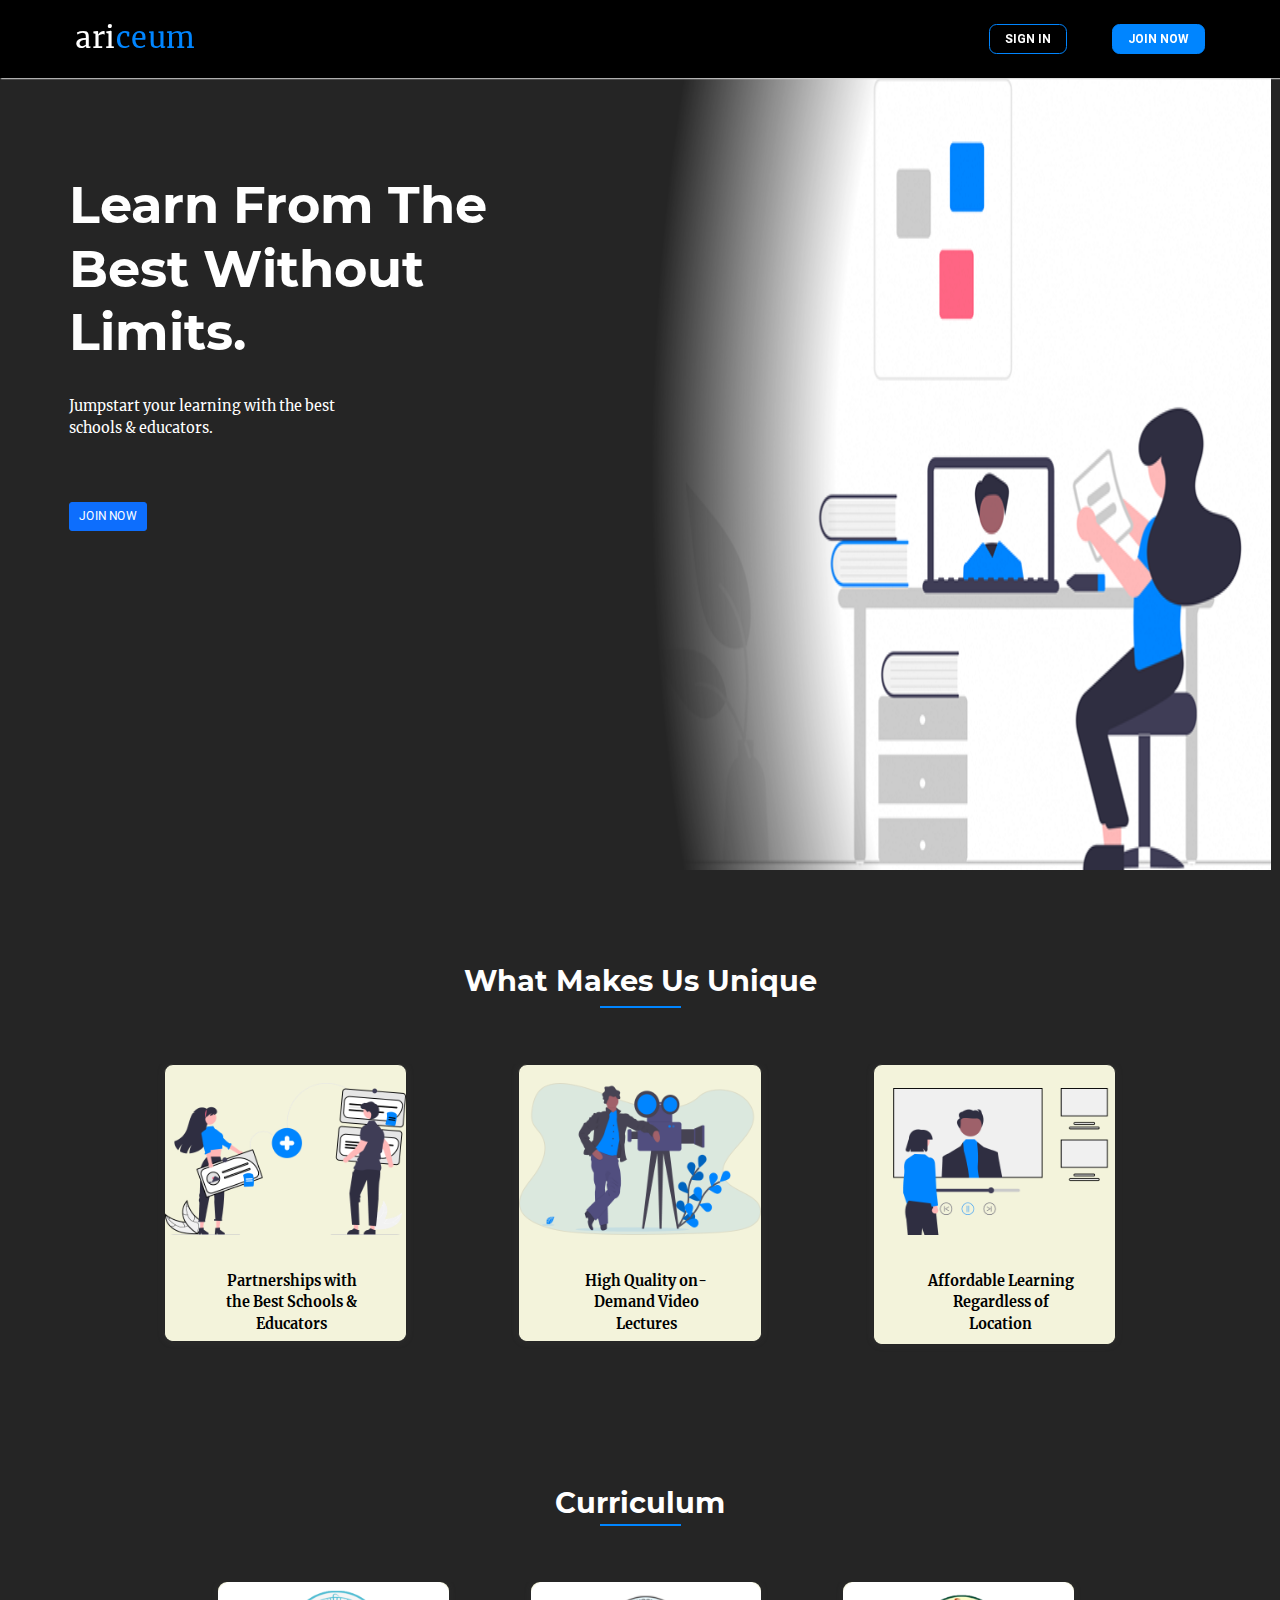
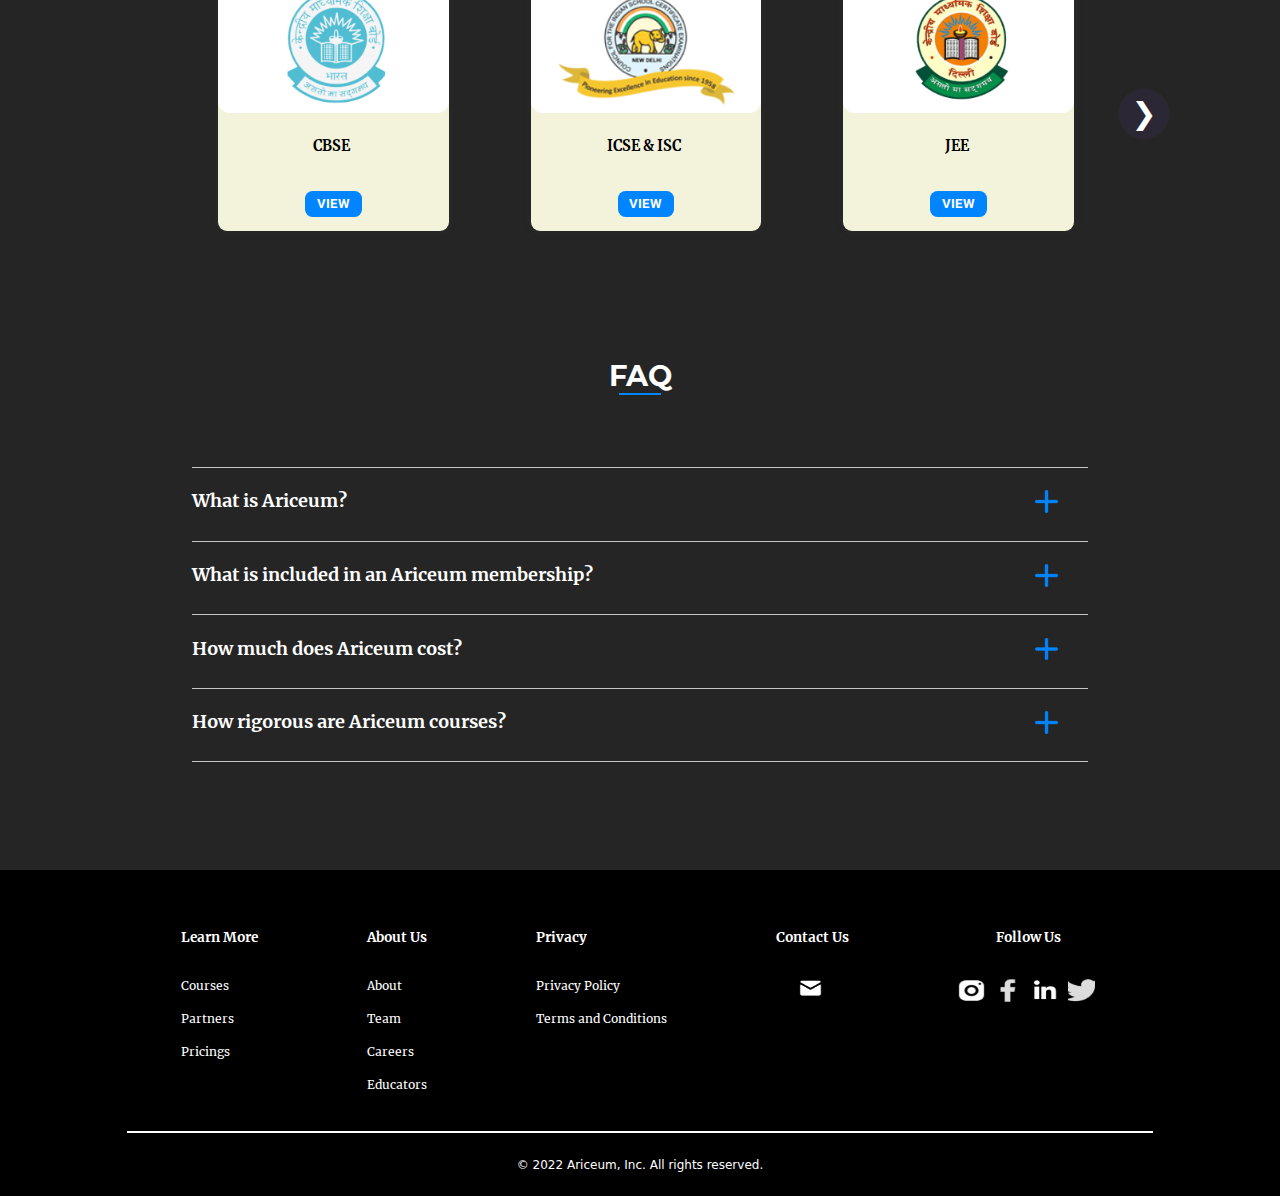
==== index.html @ cd2cb011 "AT-12 merged to main" ====
<!doctype html><html lang="en"><head><meta charset="utf-8"/><link rel="icon" href="/favicon.ico"/><meta name="viewport" content="width=device-width,initial-scale=1"/><meta name="theme-color" content="#000000"/><meta name="description" content="Web site created using create-react-app"/><link rel="apple-touch-icon" href="/logo192.png"/><link rel="manifest" href="/manifest.json"/><title>Ariceum</title><script defer="defer" src="/static/js/main.0b1815cb.js"></script><link href="/static/css/main.1ed91cdf.css" rel="stylesheet"></head><body><noscript>You need to enable JavaScript to run this app.</noscript><div id="root"></div></body></html>
---- static/css/main.1ed91cdf.css ----
@charset "UTF-8";@font-face{font-family:Montserrat;font-style:normal;font-weight:300;src:url(/static/media/Montserrat-Light.02afb26fe72fcc052988.ttf) format("truetype")}@font-face{font-family:Montserrat;font-style:normal;font-weight:400;src:url(/static/media/Montserrat-Regular.3cd786652b8a2e9d41f2.ttf) format("truetype")}@font-face{font-family:Montserrat;font-style:normal;font-weight:700;src:url(/static/media/Montserrat-Bold.079ca05d3ded9bc107ab.ttf) format("truetype")}@font-face{font-family:Montserrat;font-style:normal;font-weight:800;src:url(/static/media/Montserrat-ExtraBold.1944c8d1a118759a4435.ttf) format("truetype")}@font-face{font-family:Merriweather;font-style:normal;font-weight:300;src:url(/static/media/Merriweather-Light.3637be79fa2ae611be9c.ttf) format("truetype")}@font-face{font-family:Merriweather;font-style:normal;font-weight:400;src:url(/static/media/Merriweather-Regular.55c73e48e04ec926ebfe.ttf) format("truetype")}@font-face{font-family:Merriweather;font-style:normal;font-weight:700;src:url(/static/media/Merriweather-Bold.7b45103bea0f9642b818.ttf) format("truetype")}@font-face{font-family:Roboto;font-style:normal;font-weight:300;src:url(/static/media/Roboto-Light.7cedccda2feb66b96d7a.ttf) format("truetype")}@font-face{font-family:Roboto;font-style:normal;font-weight:400;src:url(/static/media/Roboto-Regular.04b605aa85f24816e3e6.ttf) format("truetype")}@font-face{font-family:Roboto;font-style:normal;font-weight:500;src:url(/static/media/Roboto-Medium.987ab5111b87d67e6f6e.ttf) format("truetype")}@font-face{font-family:Roboto;font-style:normal;font-weight:700;src:url(/static/media/Roboto-Bold.29d0602f3c74d2be2107.ttf) format("truetype")}@media only screen and (max-width:90rem){html{font-size:75%}}@media only screen and (max-width:37.5rem){html{font-size:50%}}body{-webkit-font-smoothing:antialiased;-moz-osx-font-smoothing:grayscale;font-family:Montserrat,-apple-system,BlinkMacSystemFont,Segoe UI,Roboto,Oxygen,Ubuntu,Cantarell,Fira Sans,Droid Sans,Helvetica Neue,sans-serif}code{font-family:source-code-pro,Menlo,Monaco,Consolas,Courier New,monospace}.App{text-align:center}.App-logo{height:40vmin;pointer-events:none}@media (prefers-reduced-motion:no-preference){.App-logo{-webkit-animation:App-logo-spin 20s linear infinite;animation:App-logo-spin 20s linear infinite}}.App-header{align-items:center;background-color:#282c34;color:#fff;display:flex;flex-direction:column;font-size:calc(10px + 2vmin);justify-content:center;min-height:100vh}.App-link{color:#61dafb}@-webkit-keyframes App-logo-spin{0%{-webkit-transform:rotate(0deg);transform:rotate(0deg)}to{-webkit-transform:rotate(1turn);transform:rotate(1turn)}}@keyframes App-logo-spin{0%{-webkit-transform:rotate(0deg);transform:rotate(0deg)}to{-webkit-transform:rotate(1turn);transform:rotate(1turn)}}.hoverbtn:hover{background:#0085ff!important}.cp1{background-color:#252525;display:flex;justify-content:center;min-height:88vh}.cp1,.cp2{width:100%}.cp3{align-items:flex-start;justify-content:center;padding-right:10rem}.cp4{font-family:Montserrat;font-size:4.25rem;font-weight:700;line-height:5.3rem;padding-bottom:1.5rem;padding-top:8rem}.cp4,.cp5{color:#fff;padding-left:5rem}.cp5{font-family:Merriweather;font-size:1.2rem;font-weight:400;margin:1.125rem 2rem 1.5rem 0;padding-bottom:3.5rem}.cp6{background-color:#0085ff;color:#fff;font-family:Roboto;font-size:1.25rem;font-weight:700;margin-left:5rem}.cp6:hover{-webkit-transform:scale(1.12);transform:scale(1.12)}@media (max-width:37.5rem){.cp4 br{display:none}.cp4{font-size:3.5rem;padding-top:5rem}.cp4,.cp5{padding-left:0}.cp5{font-size:2rem}.cp6{margin-left:0}.cp3{padding-bottom:4rem;text-align:center}.cp1{min-height:0}}.wu1{background-color:#252525;justify-content:center;min-height:8vh;padding-bottom:0;padding-top:7.5rem}.wu1,.wu2{display:flex;width:100%}.wu2{align-items:center;flex-direction:column;max-width:103.125rem;padding:0 2.25rem}.wu3{color:#fff;font-family:Montserrat;font-size:2.4rem;font-weight:700;line-height:3.5rem;margin-bottom:.3rem;text-align:center}.wu4{background-color:#0085ff;height:.2rem;width:6.75rem}.wu5{display:flex;flex-wrap:wrap;justify-content:space-evenly;margin:0 0 3.75rem;padding-top:4.65rem;width:100%}.wu6{background-color:#f3f3db;border:1px solid #252525;border-radius:.75rem;box-shadow:0 0 .625rem .0625rem hsla(0,0%,39%,.1);margin:0 0 1.25rem;max-width:18vw;min-width:20.3125rem;padding:0}.wu7{max-width:100%}.wu6ph,.wu7{border-radius:.75rem}.wu6ph{border:1px solid #252525;margin:0 0 1.25rem;max-width:18vw;min-width:30rem;padding:0 2rem}.wu7ph{background-color:#f3f3db;border-radius:.75rem;max-width:100%}.wu8{background-color:#f3f3db;border-radius:.75rem;color:#000;font-size:1.2rem;line-height:1.8rem}.wu8,.wu8ph{font-family:Merriweather;font-weight:700;padding:3rem 1.25rem .5rem 2.25rem;text-align:center}.wu8ph{background-color:#252525;color:#fff;font-size:16px;line-height:2.8rem}.wu9{-webkit-columns:#000;column-count:#000;font-family:Merriweather;font-size:.8rem;font-weight:300;max-width:100%;padding:.5rem 1.25rem 1rem 2.25rem;text-align:left}.popup-content{background:#fff;border:1px solid #d7d7d7;margin:auto;padding:5px;width:50%}[role=tooltip].popup-content{border-radius:5px;box-shadow:0 0 3px rgba(0,0,0,.16);width:200px}.popup-overlay{background:rgba(0,0,0,.5)}[data-popup=tooltip].popup-overlay{background:transparent}.popup-arrow{stroke-width:2px;stroke:#d7d7d7;stroke-dasharray:30px;stroke-dashoffset:-54px;bottom:0;color:#fff;-webkit-filter:drop-shadow(0 -3px 3px rgba(0,0,0,.16));filter:drop-shadow(0 -3px 3px rgba(0,0,0,.16));left:0;right:0;top:0}.modalBackground{align-items:center;background:rgba(0,0,0,.7);display:flex;height:88vh;justify-content:center;left:0;position:absolute;top:78.5px;width:100%}.modalContainer{height:40rem;overflow:scroll;overflow-x:hidden}.modalContainer,.modalContainernot{background-color:#fff;border-radius:12px;box-shadow:0 5px 15px rgba(0,0,0,.35);display:flex;flex-direction:column;margin-bottom:5px;padding:5px;width:35rem}.modalContainernot{height:6rem}.modalContainer .title{display:inline-block;text-align:center}.titleCloseBtn{display:flex;justify-content:flex-end}.titleCloseBtn button{background-color:transparent;border:none;cursor:pointer;font-size:25px}.modalContainer .body,.modalContainernot .bodynot{align-items:center;display:flex;flex:50% 1;font-size:1.7rem;justify-content:center;text-align:center}.modalContainernot .bodynot{visibility:hidden}.modalContainer .footer{align-items:center;display:flex;flex:20% 1;justify-content:center}.modalContainer .footer button{background-color:#6495ed;border:none;border-radius:8px;color:#fff;cursor:pointer;font-size:20px;height:45px;margin:10px;width:150px}.signupheading,.signupheadingnot{font-size:1.2rem;font-weight:400}.signupheadingnot{visibility:hidden}.googleimgnot{visibility:hidden}.fbimgnot{visibility:hidden}.userheading,.userheadingnot{font-size:1.2rem}.userheadingnot{visibility:hidden}.termstext,.termstextnot{font-family:Merriweather;font-size:.7rem;margin-top:2rem}.termstextnot{visibility:hidden}.modalBackground1{align-items:center;display:flex;height:88vh;justify-content:center;left:0;position:absolute;top:0;width:100%}.modalContainer1{height:40rem;overflow:scroll;overflow-x:hidden}.modalContainer1,.modalContainernot1{background-color:#fff;border-radius:12px;box-shadow:0 5px 15px rgba(0,0,0,.35);display:flex;flex-direction:column;margin-bottom:5px;padding:5px;width:35rem}.modalContainernot1{height:6rem}.modalContainer1 .title1{display:inline-block;text-align:center}.titleCloseBtn1{display:flex;justify-content:flex-end}.titleCloseBtn1 button{background-color:transparent;border:none;cursor:pointer;font-size:25px}.modalContainer1 .body1{flex:50% 1;font-size:1.7rem;text-align:center}.modalContainer1 .body1,.modalContainer1 .footer1{align-items:center;display:flex;justify-content:center}.modalContainer1 .footer1{flex:20% 1}.modalContainer1 .footer1 button{background-color:#6495ed;border:none;border-radius:8px;color:#fff;cursor:pointer;font-size:20px;height:45px;margin:10px;width:150px}#cancelBtn{background-color:crimson}.carousel.carousel-slider .control-arrow,.carousel .control-arrow{background:none;border:0;cursor:pointer;filter:alpha(opacity=40);font-size:32px;opacity:.4;position:absolute;top:20px;transition:all .25s ease-in;z-index:2}.carousel .control-arrow:focus,.carousel .control-arrow:hover{filter:alpha(opacity=100);opacity:1}.carousel.carousel-slider .control-arrow:before,.carousel .control-arrow:before{border-bottom:8px solid transparent;border-top:8px solid transparent;content:"";display:inline-block;margin:0 5px}.carousel .control-disabled.control-arrow{cursor:inherit;display:none;filter:alpha(opacity=0);opacity:0}.carousel .control-prev.control-arrow{left:0}.carousel .control-prev.control-arrow:before{border-right:8px solid #fff}.carousel .control-next.control-arrow{right:0}.carousel .control-next.control-arrow:before{border-left:8px solid #fff}.carousel-root{outline:none}.carousel{width:100%}.carousel *{box-sizing:border-box}.carousel img{display:inline-block;pointer-events:none;width:100%}.carousel .carousel{position:relative}.carousel .control-arrow{background:none;border:0;font-size:18px;margin-top:-13px;outline:0;top:50%}.carousel .thumbs-wrapper{margin:20px;overflow:hidden}.carousel .thumbs{list-style:none;position:relative;-webkit-transform:translateZ(0);transform:translateZ(0);transition:all .15s ease-in;white-space:nowrap}.carousel .thumb{border:3px solid #fff;display:inline-block;margin-right:6px;overflow:hidden;padding:2px;transition:border .15s ease-in;white-space:nowrap}.carousel .thumb:focus{border:3px solid #ccc;outline:none}.carousel .thumb.selected,.carousel .thumb:hover{border:3px solid #333}.carousel .thumb img{vertical-align:top}.carousel.carousel-slider{margin:0;overflow:hidden;position:relative}.carousel.carousel-slider .control-arrow{bottom:0;color:#fff;font-size:26px;margin-top:0;padding:5px;top:0}.carousel.carousel-slider .control-arrow:hover{background:rgba(0,0,0,.2)}.carousel .slider-wrapper{margin:auto;overflow:hidden;transition:height .15s ease-in;width:100%}.carousel .slider-wrapper.axis-horizontal .slider{-ms-box-orient:horizontal;display:-moz-flex;display:flex}.carousel .slider-wrapper.axis-horizontal .slider .slide{flex-direction:column;flex-flow:column}.carousel .slider-wrapper.axis-vertical{-ms-box-orient:horizontal;display:-moz-flex;display:flex}.carousel .slider-wrapper.axis-vertical .slider{flex-direction:column}.carousel .slider{list-style:none;margin:0;padding:0;position:relative;width:100%}.carousel .slider.animated{transition:all .35s ease-in-out}.carousel .slide{margin:0;min-width:100%;position:relative;text-align:center}.carousel .slide img{border:0;vertical-align:top;width:100%}.carousel .slide iframe{border:0;display:inline-block;margin:0 40px 40px;width:calc(100% - 80px)}.carousel .slide .legend{background:#000;border-radius:10px;bottom:40px;color:#fff;font-size:12px;left:50%;margin-left:-45%;opacity:.25;padding:10px;position:absolute;text-align:center;transition:all .5s ease-in-out;transition:opacity .35s ease-in-out;width:90%}.carousel .control-dots{bottom:0;margin:10px 0;padding:0;position:absolute;text-align:center;width:100%;z-index:1}@media (min-width:960px){.carousel .control-dots{bottom:0}}.carousel .control-dots .dot{background:#fff;border-radius:50%;box-shadow:1px 1px 2px rgba(0,0,0,.9);cursor:pointer;display:inline-block;filter:alpha(opacity=30);height:8px;margin:0 8px;opacity:.3;transition:opacity .25s ease-in;width:8px}.carousel .control-dots .dot.selected,.carousel .control-dots .dot:hover{filter:alpha(opacity=100);opacity:1}.carousel .carousel-status{color:#fff;font-size:10px;padding:5px;position:absolute;right:0;text-shadow:1px 1px 1px rgba(0,0,0,.9);top:0}.carousel:hover .slide .legend{opacity:1}.cstyle{background-color:#c4c4c4;border:.3rem solid #fff;border-radius:50%;height:8.125rem;width:8.125rem}@media (max-width:37.5rem){.cstyle{height:5rem;width:5rem}}button.rec-dot{background-color:#c1d9f5;border-radius:10%;box-shadow:0 0 1px 1px #c1d9f5}button.rec-dot:active,button.rec-dot:focus,button.rec-dot:hover{box-shadow:0 0 1px 3px #0051b0}.rec.rec-arrow{border-radius:50%;color:#fff;font-size:30px}.rec.rec-arrow:hover{background-color:#0051b0;border-radius:50%}.rec.rec-arrow:disabled,button.rec-dot{visibility:hidden}.cd1{background-color:#f3f3db;box-shadow:0 0 .625rem .0625rem hsla(0,0%,39%,.1);margin:0 0 1.25rem 1rem;padding:0;width:18vw}.cd1,.cd2{border-radius:.75rem}.cd2{max-width:100%}.cd3{color:#000;font-family:Merriweather;font-size:1.2rem;font-weight:700;line-height:3.5rem;padding:1rem 1.25rem .5rem 1rem;text-align:center}.cd4{font-weight:400;padding:.5rem 1.25rem 1rem 2.25rem}.cd4,.cd5{color:#000;font-family:Merriweather;font-size:.8rem;max-width:100%;text-align:center}.cd5{font-weight:300}.cd6{background-color:#0085ff;border:none!important;border-radius:.625rem;color:#fff;font-family:Roboto;font-size:1.1rem;font-weight:700;padding:.225rem .975rem}@media (max-width:37.5rem){.cd1{width:26rem}.cd6{cursor:pointer;margin-bottom:1rem;width:50%}}/*!
 * Bootstrap v5.1.3 (https://getbootstrap.com/)
 * Copyright 2011-2021 The Bootstrap Authors
 * Copyright 2011-2021 Twitter, Inc.
 * Licensed under MIT (https://github.com/twbs/bootstrap/blob/main/LICENSE)
 */:root{--bs-blue:#0d6efd;--bs-indigo:#6610f2;--bs-purple:#6f42c1;--bs-pink:#d63384;--bs-red:#dc3545;--bs-orange:#fd7e14;--bs-yellow:#ffc107;--bs-green:#198754;--bs-teal:#20c997;--bs-cyan:#0dcaf0;--bs-white:#fff;--bs-gray:#6c757d;--bs-gray-dark:#343a40;--bs-gray-100:#f8f9fa;--bs-gray-200:#e9ecef;--bs-gray-300:#dee2e6;--bs-gray-400:#ced4da;--bs-gray-500:#adb5bd;--bs-gray-600:#6c757d;--bs-gray-700:#495057;--bs-gray-800:#343a40;--bs-gray-900:#212529;--bs-primary:#0d6efd;--bs-secondary:#6c757d;--bs-success:#198754;--bs-info:#0dcaf0;--bs-warning:#ffc107;--bs-danger:#dc3545;--bs-light:#f8f9fa;--bs-dark:#212529;--bs-primary-rgb:13,110,253;--bs-secondary-rgb:108,117,125;--bs-success-rgb:25,135,84;--bs-info-rgb:13,202,240;--bs-warning-rgb:255,193,7;--bs-danger-rgb:220,53,69;--bs-light-rgb:248,249,250;--bs-dark-rgb:33,37,41;--bs-white-rgb:255,255,255;--bs-black-rgb:0,0,0;--bs-body-color-rgb:33,37,41;--bs-body-bg-rgb:255,255,255;--bs-font-sans-serif:system-ui,-apple-system,"Segoe UI",Roboto,"Helvetica Neue",Arial,"Noto Sans","Liberation Sans",sans-serif,"Apple Color Emoji","Segoe UI Emoji","Segoe UI Symbol","Noto Color Emoji";--bs-font-monospace:SFMono-Regular,Menlo,Monaco,Consolas,"Liberation Mono","Courier New",monospace;--bs-gradient:linear-gradient(180deg,hsla(0,0%,100%,.15),hsla(0,0%,100%,0));--bs-body-font-family:var(--bs-font-sans-serif);--bs-body-font-size:1rem;--bs-body-font-weight:400;--bs-body-line-height:1.5;--bs-body-color:#212529;--bs-body-bg:#fff}*,:after,:before{box-sizing:border-box}@media (prefers-reduced-motion:no-preference){:root{scroll-behavior:smooth}}body{-webkit-text-size-adjust:100%;-webkit-tap-highlight-color:transparent;background-color:#fff;background-color:var(--bs-body-bg);color:#212529;color:var(--bs-body-color);font-family:system-ui,-apple-system,Segoe UI,Roboto,Helvetica Neue,Arial,Noto Sans,Liberation Sans,sans-serif,Apple Color Emoji,Segoe UI Emoji,Segoe UI Symbol,Noto Color Emoji;font-family:var(--bs-body-font-family);font-size:1rem;font-size:var(--bs-body-font-size);font-weight:400;font-weight:var(--bs-body-font-weight);line-height:1.5;line-height:var(--bs-body-line-height);margin:0;text-align:var(--bs-body-text-align)}hr{background-color:currentColor;border:0;color:inherit;margin:1rem 0;opacity:.25}hr:not([size]){height:1px}.h1,.h2,.h3,.h4,.h5,.h6,h1,h2,h3,h4,h5,h6{font-weight:500;line-height:1.2;margin-bottom:.5rem;margin-top:0}.h1,h1{font-size:calc(1.375rem + 1.5vw)}@media (min-width:1200px){.h1,h1{font-size:2.5rem}}.h2,h2{font-size:calc(1.325rem + .9vw)}@media (min-width:1200px){.h2,h2{font-size:2rem}}.h3,h3{font-size:calc(1.3rem + .6vw)}@media (min-width:1200px){.h3,h3{font-size:1.75rem}}.h4,h4{font-size:calc(1.275rem + .3vw)}@media (min-width:1200px){.h4,h4{font-size:1.5rem}}.h5,h5{font-size:1.25rem}.h6,h6{font-size:1rem}p{margin-bottom:1rem;margin-top:0}abbr[data-bs-original-title],abbr[title]{cursor:help;-webkit-text-decoration:underline dotted;text-decoration:underline dotted;-webkit-text-decoration-skip-ink:none;text-decoration-skip-ink:none}address{font-style:normal;line-height:inherit;margin-bottom:1rem}ol,ul{padding-left:2rem}dl,ol,ul{margin-bottom:1rem;margin-top:0}ol ol,ol ul,ul ol,ul ul{margin-bottom:0}dt{font-weight:700}dd{margin-bottom:.5rem;margin-left:0}blockquote{margin:0 0 1rem}b,strong{font-weight:bolder}.small,small{font-size:.875em}.mark,mark{background-color:#fcf8e3;padding:.2em}sub,sup{font-size:.75em;line-height:0;position:relative;vertical-align:baseline}sub{bottom:-.25em}sup{top:-.5em}a{color:#0d6efd;text-decoration:underline}a:hover{color:#0a58ca}a:not([href]):not([class]),a:not([href]):not([class]):hover{color:inherit;text-decoration:none}code,kbd,pre,samp{direction:ltr;font-family:SFMono-Regular,Menlo,Monaco,Consolas,Liberation Mono,Courier New,monospace;font-family:var(--bs-font-monospace);font-size:1em;unicode-bidi:bidi-override}pre{display:block;font-size:.875em;margin-bottom:1rem;margin-top:0;overflow:auto}pre code{color:inherit;font-size:inherit;word-break:normal}code{word-wrap:break-word;color:#d63384;font-size:.875em}a>code{color:inherit}kbd{background-color:#212529;border-radius:.2rem;color:#fff;font-size:.875em;padding:.2rem .4rem}kbd kbd{font-size:1em;font-weight:700;padding:0}figure{margin:0 0 1rem}img,svg{vertical-align:middle}table{border-collapse:collapse;caption-side:bottom}caption{color:#6c757d;padding-bottom:.5rem;padding-top:.5rem;text-align:left}th{text-align:inherit;text-align:-webkit-match-parent}tbody,td,tfoot,th,thead,tr{border:0 solid;border-color:inherit}label{display:inline-block}button{border-radius:0}button:focus:not(:focus-visible){outline:0}button,input,optgroup,select,textarea{font-family:inherit;font-size:inherit;line-height:inherit;margin:0}button,select{text-transform:none}[role=button]{cursor:pointer}select{word-wrap:normal}select:disabled{opacity:1}[list]::-webkit-calendar-picker-indicator{display:none}[type=button],[type=reset],[type=submit],button{-webkit-appearance:button}[type=button]:not(:disabled),[type=reset]:not(:disabled),[type=submit]:not(:disabled),button:not(:disabled){cursor:pointer}::-moz-focus-inner{border-style:none;padding:0}textarea{resize:vertical}fieldset{border:0;margin:0;min-width:0;padding:0}legend{float:left;font-size:calc(1.275rem + .3vw);line-height:inherit;margin-bottom:.5rem;padding:0;width:100%}@media (min-width:1200px){legend{font-size:1.5rem}}legend+*{clear:left}::-webkit-datetime-edit-day-field,::-webkit-datetime-edit-fields-wrapper,::-webkit-datetime-edit-hour-field,::-webkit-datetime-edit-minute,::-webkit-datetime-edit-month-field,::-webkit-datetime-edit-text,::-webkit-datetime-edit-year-field{padding:0}::-webkit-inner-spin-button{height:auto}[type=search]{-webkit-appearance:textfield;outline-offset:-2px}::-webkit-search-decoration{-webkit-appearance:none}::-webkit-color-swatch-wrapper{padding:0}::file-selector-button{font:inherit}::-webkit-file-upload-button{-webkit-appearance:button;font:inherit}output{display:inline-block}iframe{border:0}summary{cursor:pointer;display:list-item}progress{vertical-align:baseline}[hidden]{display:none!important}.lead{font-size:1.25rem;font-weight:300}.display-1{font-size:calc(1.625rem + 4.5vw);font-weight:300;line-height:1.2}@media (min-width:1200px){.display-1{font-size:5rem}}.display-2{font-size:calc(1.575rem + 3.9vw);font-weight:300;line-height:1.2}@media (min-width:1200px){.display-2{font-size:4.5rem}}.display-3{font-size:calc(1.525rem + 3.3vw);font-weight:300;line-height:1.2}@media (min-width:1200px){.display-3{font-size:4rem}}.display-4{font-size:calc(1.475rem + 2.7vw);font-weight:300;line-height:1.2}@media (min-width:1200px){.display-4{font-size:3.5rem}}.display-5{font-size:calc(1.425rem + 2.1vw);font-weight:300;line-height:1.2}@media (min-width:1200px){.display-5{font-size:3rem}}.display-6{font-size:calc(1.375rem + 1.5vw);font-weight:300;line-height:1.2}@media (min-width:1200px){.display-6{font-size:2.5rem}}.list-inline,.list-unstyled{list-style:none;padding-left:0}.list-inline-item{display:inline-block}.list-inline-item:not(:last-child){margin-right:.5rem}.initialism{font-size:.875em;text-transform:uppercase}.blockquote{font-size:1.25rem;margin-bottom:1rem}.blockquote>:last-child{margin-bottom:0}.blockquote-footer{color:#6c757d;font-size:.875em;margin-bottom:1rem;margin-top:-1rem}.blockquote-footer:before{content:"— "}.img-fluid,.img-thumbnail{height:auto;max-width:100%}.img-thumbnail{background-color:#fff;border:1px solid #dee2e6;border-radius:.25rem;padding:.25rem}.figure{display:inline-block}.figure-img{line-height:1;margin-bottom:.5rem}.figure-caption{color:#6c757d;font-size:.875em}.container,.container-fluid,.container-lg,.container-md,.container-sm,.container-xl,.container-xxl{margin-left:auto;margin-right:auto;padding-left:.75rem;padding-left:var(--bs-gutter-x,.75rem);padding-right:.75rem;padding-right:var(--bs-gutter-x,.75rem);width:100%}@media (min-width:576px){.container,.container-sm{max-width:540px}}@media (min-width:768px){.container,.container-md,.container-sm{max-width:720px}}@media (min-width:992px){.container,.container-lg,.container-md,.container-sm{max-width:960px}}@media (min-width:1200px){.container,.container-lg,.container-md,.container-sm,.container-xl{max-width:1140px}}@media (min-width:1400px){.container,.container-lg,.container-md,.container-sm,.container-xl,.container-xxl{max-width:1320px}}.row{--bs-gutter-x:1.5rem;--bs-gutter-y:0;display:flex;flex-wrap:wrap;margin-left:calc(var(--bs-gutter-x)*-.5);margin-right:calc(var(--bs-gutter-x)*-.5);margin-top:calc(var(--bs-gutter-y)*-1)}.row>*{flex-shrink:0;margin-top:var(--bs-gutter-y);max-width:100%;padding-left:calc(var(--bs-gutter-x)*.5);padding-right:calc(var(--bs-gutter-x)*.5);width:100%}.col{flex:1 0}.row-cols-auto>*{flex:0 0 auto;width:auto}.row-cols-1>*{flex:0 0 auto;width:100%}.row-cols-2>*{flex:0 0 auto;width:50%}.row-cols-3>*{flex:0 0 auto;width:33.3333333333%}.row-cols-4>*{flex:0 0 auto;width:25%}.row-cols-5>*{flex:0 0 auto;width:20%}.row-cols-6>*{flex:0 0 auto;width:16.6666666667%}.col-auto{flex:0 0 auto;width:auto}.col-1{flex:0 0 auto;width:8.33333333%}.col-2{flex:0 0 auto;width:16.66666667%}.col-3{flex:0 0 auto;width:25%}.col-4{flex:0 0 auto;width:33.33333333%}.col-5{flex:0 0 auto;width:41.66666667%}.col-6{flex:0 0 auto;width:50%}.col-7{flex:0 0 auto;width:58.33333333%}.col-8{flex:0 0 auto;width:66.66666667%}.col-9{flex:0 0 auto;width:75%}.col-10{flex:0 0 auto;width:83.33333333%}.col-11{flex:0 0 auto;width:91.66666667%}.col-12{flex:0 0 auto;width:100%}.offset-1{margin-left:8.33333333%}.offset-2{margin-left:16.66666667%}.offset-3{margin-left:25%}.offset-4{margin-left:33.33333333%}.offset-5{margin-left:41.66666667%}.offset-6{margin-left:50%}.offset-7{margin-left:58.33333333%}.offset-8{margin-left:66.66666667%}.offset-9{margin-left:75%}.offset-10{margin-left:83.33333333%}.offset-11{margin-left:91.66666667%}.g-0,.gx-0{--bs-gutter-x:0}.g-0,.gy-0{--bs-gutter-y:0}.g-1,.gx-1{--bs-gutter-x:0.25rem}.g-1,.gy-1{--bs-gutter-y:0.25rem}.g-2,.gx-2{--bs-gutter-x:0.5rem}.g-2,.gy-2{--bs-gutter-y:0.5rem}.g-3,.gx-3{--bs-gutter-x:1rem}.g-3,.gy-3{--bs-gutter-y:1rem}.g-4,.gx-4{--bs-gutter-x:1.5rem}.g-4,.gy-4{--bs-gutter-y:1.5rem}.g-5,.gx-5{--bs-gutter-x:3rem}.g-5,.gy-5{--bs-gutter-y:3rem}@media (min-width:576px){.col-sm{flex:1 0}.row-cols-sm-auto>*{flex:0 0 auto;width:auto}.row-cols-sm-1>*{flex:0 0 auto;width:100%}.row-cols-sm-2>*{flex:0 0 auto;width:50%}.row-cols-sm-3>*{flex:0 0 auto;width:33.3333333333%}.row-cols-sm-4>*{flex:0 0 auto;width:25%}.row-cols-sm-5>*{flex:0 0 auto;width:20%}.row-cols-sm-6>*{flex:0 0 auto;width:16.6666666667%}.col-sm-auto{flex:0 0 auto;width:auto}.col-sm-1{flex:0 0 auto;width:8.33333333%}.col-sm-2{flex:0 0 auto;width:16.66666667%}.col-sm-3{flex:0 0 auto;width:25%}.col-sm-4{flex:0 0 auto;width:33.33333333%}.col-sm-5{flex:0 0 auto;width:41.66666667%}.col-sm-6{flex:0 0 auto;width:50%}.col-sm-7{flex:0 0 auto;width:58.33333333%}.col-sm-8{flex:0 0 auto;width:66.66666667%}.col-sm-9{flex:0 0 auto;width:75%}.col-sm-10{flex:0 0 auto;width:83.33333333%}.col-sm-11{flex:0 0 auto;width:91.66666667%}.col-sm-12{flex:0 0 auto;width:100%}.offset-sm-0{margin-left:0}.offset-sm-1{margin-left:8.33333333%}.offset-sm-2{margin-left:16.66666667%}.offset-sm-3{margin-left:25%}.offset-sm-4{margin-left:33.33333333%}.offset-sm-5{margin-left:41.66666667%}.offset-sm-6{margin-left:50%}.offset-sm-7{margin-left:58.33333333%}.offset-sm-8{margin-left:66.66666667%}.offset-sm-9{margin-left:75%}.offset-sm-10{margin-left:83.33333333%}.offset-sm-11{margin-left:91.66666667%}.g-sm-0,.gx-sm-0{--bs-gutter-x:0}.g-sm-0,.gy-sm-0{--bs-gutter-y:0}.g-sm-1,.gx-sm-1{--bs-gutter-x:0.25rem}.g-sm-1,.gy-sm-1{--bs-gutter-y:0.25rem}.g-sm-2,.gx-sm-2{--bs-gutter-x:0.5rem}.g-sm-2,.gy-sm-2{--bs-gutter-y:0.5rem}.g-sm-3,.gx-sm-3{--bs-gutter-x:1rem}.g-sm-3,.gy-sm-3{--bs-gutter-y:1rem}.g-sm-4,.gx-sm-4{--bs-gutter-x:1.5rem}.g-sm-4,.gy-sm-4{--bs-gutter-y:1.5rem}.g-sm-5,.gx-sm-5{--bs-gutter-x:3rem}.g-sm-5,.gy-sm-5{--bs-gutter-y:3rem}}@media (min-width:768px){.col-md{flex:1 0}.row-cols-md-auto>*{flex:0 0 auto;width:auto}.row-cols-md-1>*{flex:0 0 auto;width:100%}.row-cols-md-2>*{flex:0 0 auto;width:50%}.row-cols-md-3>*{flex:0 0 auto;width:33.3333333333%}.row-cols-md-4>*{flex:0 0 auto;width:25%}.row-cols-md-5>*{flex:0 0 auto;width:20%}.row-cols-md-6>*{flex:0 0 auto;width:16.6666666667%}.col-md-auto{flex:0 0 auto;width:auto}.col-md-1{flex:0 0 auto;width:8.33333333%}.col-md-2{flex:0 0 auto;width:16.66666667%}.col-md-3{flex:0 0 auto;width:25%}.col-md-4{flex:0 0 auto;width:33.33333333%}.col-md-5{flex:0 0 auto;width:41.66666667%}.col-md-6{flex:0 0 auto;width:50%}.col-md-7{flex:0 0 auto;width:58.33333333%}.col-md-8{flex:0 0 auto;width:66.66666667%}.col-md-9{flex:0 0 auto;width:75%}.col-md-10{flex:0 0 auto;width:83.33333333%}.col-md-11{flex:0 0 auto;width:91.66666667%}.col-md-12{flex:0 0 auto;width:100%}.offset-md-0{margin-left:0}.offset-md-1{margin-left:8.33333333%}.offset-md-2{margin-left:16.66666667%}.offset-md-3{margin-left:25%}.offset-md-4{margin-left:33.33333333%}.offset-md-5{margin-left:41.66666667%}.offset-md-6{margin-left:50%}.offset-md-7{margin-left:58.33333333%}.offset-md-8{margin-left:66.66666667%}.offset-md-9{margin-left:75%}.offset-md-10{margin-left:83.33333333%}.offset-md-11{margin-left:91.66666667%}.g-md-0,.gx-md-0{--bs-gutter-x:0}.g-md-0,.gy-md-0{--bs-gutter-y:0}.g-md-1,.gx-md-1{--bs-gutter-x:0.25rem}.g-md-1,.gy-md-1{--bs-gutter-y:0.25rem}.g-md-2,.gx-md-2{--bs-gutter-x:0.5rem}.g-md-2,.gy-md-2{--bs-gutter-y:0.5rem}.g-md-3,.gx-md-3{--bs-gutter-x:1rem}.g-md-3,.gy-md-3{--bs-gutter-y:1rem}.g-md-4,.gx-md-4{--bs-gutter-x:1.5rem}.g-md-4,.gy-md-4{--bs-gutter-y:1.5rem}.g-md-5,.gx-md-5{--bs-gutter-x:3rem}.g-md-5,.gy-md-5{--bs-gutter-y:3rem}}@media (min-width:992px){.col-lg{flex:1 0}.row-cols-lg-auto>*{flex:0 0 auto;width:auto}.row-cols-lg-1>*{flex:0 0 auto;width:100%}.row-cols-lg-2>*{flex:0 0 auto;width:50%}.row-cols-lg-3>*{flex:0 0 auto;width:33.3333333333%}.row-cols-lg-4>*{flex:0 0 auto;width:25%}.row-cols-lg-5>*{flex:0 0 auto;width:20%}.row-cols-lg-6>*{flex:0 0 auto;width:16.6666666667%}.col-lg-auto{flex:0 0 auto;width:auto}.col-lg-1{flex:0 0 auto;width:8.33333333%}.col-lg-2{flex:0 0 auto;width:16.66666667%}.col-lg-3{flex:0 0 auto;width:25%}.col-lg-4{flex:0 0 auto;width:33.33333333%}.col-lg-5{flex:0 0 auto;width:41.66666667%}.col-lg-6{flex:0 0 auto;width:50%}.col-lg-7{flex:0 0 auto;width:58.33333333%}.col-lg-8{flex:0 0 auto;width:66.66666667%}.col-lg-9{flex:0 0 auto;width:75%}.col-lg-10{flex:0 0 auto;width:83.33333333%}.col-lg-11{flex:0 0 auto;width:91.66666667%}.col-lg-12{flex:0 0 auto;width:100%}.offset-lg-0{margin-left:0}.offset-lg-1{margin-left:8.33333333%}.offset-lg-2{margin-left:16.66666667%}.offset-lg-3{margin-left:25%}.offset-lg-4{margin-left:33.33333333%}.offset-lg-5{margin-left:41.66666667%}.offset-lg-6{margin-left:50%}.offset-lg-7{margin-left:58.33333333%}.offset-lg-8{margin-left:66.66666667%}.offset-lg-9{margin-left:75%}.offset-lg-10{margin-left:83.33333333%}.offset-lg-11{margin-left:91.66666667%}.g-lg-0,.gx-lg-0{--bs-gutter-x:0}.g-lg-0,.gy-lg-0{--bs-gutter-y:0}.g-lg-1,.gx-lg-1{--bs-gutter-x:0.25rem}.g-lg-1,.gy-lg-1{--bs-gutter-y:0.25rem}.g-lg-2,.gx-lg-2{--bs-gutter-x:0.5rem}.g-lg-2,.gy-lg-2{--bs-gutter-y:0.5rem}.g-lg-3,.gx-lg-3{--bs-gutter-x:1rem}.g-lg-3,.gy-lg-3{--bs-gutter-y:1rem}.g-lg-4,.gx-lg-4{--bs-gutter-x:1.5rem}.g-lg-4,.gy-lg-4{--bs-gutter-y:1.5rem}.g-lg-5,.gx-lg-5{--bs-gutter-x:3rem}.g-lg-5,.gy-lg-5{--bs-gutter-y:3rem}}@media (min-width:1200px){.col-xl{flex:1 0}.row-cols-xl-auto>*{flex:0 0 auto;width:auto}.row-cols-xl-1>*{flex:0 0 auto;width:100%}.row-cols-xl-2>*{flex:0 0 auto;width:50%}.row-cols-xl-3>*{flex:0 0 auto;width:33.3333333333%}.row-cols-xl-4>*{flex:0 0 auto;width:25%}.row-cols-xl-5>*{flex:0 0 auto;width:20%}.row-cols-xl-6>*{flex:0 0 auto;width:16.6666666667%}.col-xl-auto{flex:0 0 auto;width:auto}.col-xl-1{flex:0 0 auto;width:8.33333333%}.col-xl-2{flex:0 0 auto;width:16.66666667%}.col-xl-3{flex:0 0 auto;width:25%}.col-xl-4{flex:0 0 auto;width:33.33333333%}.col-xl-5{flex:0 0 auto;width:41.66666667%}.col-xl-6{flex:0 0 auto;width:50%}.col-xl-7{flex:0 0 auto;width:58.33333333%}.col-xl-8{flex:0 0 auto;width:66.66666667%}.col-xl-9{flex:0 0 auto;width:75%}.col-xl-10{flex:0 0 auto;width:83.33333333%}.col-xl-11{flex:0 0 auto;width:91.66666667%}.col-xl-12{flex:0 0 auto;width:100%}.offset-xl-0{margin-left:0}.offset-xl-1{margin-left:8.33333333%}.offset-xl-2{margin-left:16.66666667%}.offset-xl-3{margin-left:25%}.offset-xl-4{margin-left:33.33333333%}.offset-xl-5{margin-left:41.66666667%}.offset-xl-6{margin-left:50%}.offset-xl-7{margin-left:58.33333333%}.offset-xl-8{margin-left:66.66666667%}.offset-xl-9{margin-left:75%}.offset-xl-10{margin-left:83.33333333%}.offset-xl-11{margin-left:91.66666667%}.g-xl-0,.gx-xl-0{--bs-gutter-x:0}.g-xl-0,.gy-xl-0{--bs-gutter-y:0}.g-xl-1,.gx-xl-1{--bs-gutter-x:0.25rem}.g-xl-1,.gy-xl-1{--bs-gutter-y:0.25rem}.g-xl-2,.gx-xl-2{--bs-gutter-x:0.5rem}.g-xl-2,.gy-xl-2{--bs-gutter-y:0.5rem}.g-xl-3,.gx-xl-3{--bs-gutter-x:1rem}.g-xl-3,.gy-xl-3{--bs-gutter-y:1rem}.g-xl-4,.gx-xl-4{--bs-gutter-x:1.5rem}.g-xl-4,.gy-xl-4{--bs-gutter-y:1.5rem}.g-xl-5,.gx-xl-5{--bs-gutter-x:3rem}.g-xl-5,.gy-xl-5{--bs-gutter-y:3rem}}@media (min-width:1400px){.col-xxl{flex:1 0}.row-cols-xxl-auto>*{flex:0 0 auto;width:auto}.row-cols-xxl-1>*{flex:0 0 auto;width:100%}.row-cols-xxl-2>*{flex:0 0 auto;width:50%}.row-cols-xxl-3>*{flex:0 0 auto;width:33.3333333333%}.row-cols-xxl-4>*{flex:0 0 auto;width:25%}.row-cols-xxl-5>*{flex:0 0 auto;width:20%}.row-cols-xxl-6>*{flex:0 0 auto;width:16.6666666667%}.col-xxl-auto{flex:0 0 auto;width:auto}.col-xxl-1{flex:0 0 auto;width:8.33333333%}.col-xxl-2{flex:0 0 auto;width:16.66666667%}.col-xxl-3{flex:0 0 auto;width:25%}.col-xxl-4{flex:0 0 auto;width:33.33333333%}.col-xxl-5{flex:0 0 auto;width:41.66666667%}.col-xxl-6{flex:0 0 auto;width:50%}.col-xxl-7{flex:0 0 auto;width:58.33333333%}.col-xxl-8{flex:0 0 auto;width:66.66666667%}.col-xxl-9{flex:0 0 auto;width:75%}.col-xxl-10{flex:0 0 auto;width:83.33333333%}.col-xxl-11{flex:0 0 auto;width:91.66666667%}.col-xxl-12{flex:0 0 auto;width:100%}.offset-xxl-0{margin-left:0}.offset-xxl-1{margin-left:8.33333333%}.offset-xxl-2{margin-left:16.66666667%}.offset-xxl-3{margin-left:25%}.offset-xxl-4{margin-left:33.33333333%}.offset-xxl-5{margin-left:41.66666667%}.offset-xxl-6{margin-left:50%}.offset-xxl-7{margin-left:58.33333333%}.offset-xxl-8{margin-left:66.66666667%}.offset-xxl-9{margin-left:75%}.offset-xxl-10{margin-left:83.33333333%}.offset-xxl-11{margin-left:91.66666667%}.g-xxl-0,.gx-xxl-0{--bs-gutter-x:0}.g-xxl-0,.gy-xxl-0{--bs-gutter-y:0}.g-xxl-1,.gx-xxl-1{--bs-gutter-x:0.25rem}.g-xxl-1,.gy-xxl-1{--bs-gutter-y:0.25rem}.g-xxl-2,.gx-xxl-2{--bs-gutter-x:0.5rem}.g-xxl-2,.gy-xxl-2{--bs-gutter-y:0.5rem}.g-xxl-3,.gx-xxl-3{--bs-gutter-x:1rem}.g-xxl-3,.gy-xxl-3{--bs-gutter-y:1rem}.g-xxl-4,.gx-xxl-4{--bs-gutter-x:1.5rem}.g-xxl-4,.gy-xxl-4{--bs-gutter-y:1.5rem}.g-xxl-5,.gx-xxl-5{--bs-gutter-x:3rem}.g-xxl-5,.gy-xxl-5{--bs-gutter-y:3rem}}.table{--bs-table-bg:transparent;--bs-table-accent-bg:transparent;--bs-table-striped-color:#212529;--bs-table-striped-bg:rgba(0,0,0,.05);--bs-table-active-color:#212529;--bs-table-active-bg:rgba(0,0,0,.1);--bs-table-hover-color:#212529;--bs-table-hover-bg:rgba(0,0,0,.075);border-color:#dee2e6;color:#212529;margin-bottom:1rem;vertical-align:top;width:100%}.table>:not(caption)>*>*{background-color:var(--bs-table-bg);border-bottom-width:1px;box-shadow:inset 0 0 0 9999px var(--bs-table-accent-bg);padding:.5rem}.table>tbody{vertical-align:inherit}.table>thead{vertical-align:bottom}.table>:not(:first-child){border-top:2px solid}.caption-top{caption-side:top}.table-sm>:not(caption)>*>*{padding:.25rem}.table-bordered>:not(caption)>*{border-width:1px 0}.table-bordered>:not(caption)>*>*{border-width:0 1px}.table-borderless>:not(caption)>*>*{border-bottom-width:0}.table-borderless>:not(:first-child){border-top-width:0}.table-striped>tbody>tr:nth-of-type(odd)>*{--bs-table-accent-bg:var(--bs-table-striped-bg);color:var(--bs-table-striped-color)}.table-active{--bs-table-accent-bg:var(--bs-table-active-bg);color:var(--bs-table-active-color)}.table-hover>tbody>tr:hover>*{--bs-table-accent-bg:var(--bs-table-hover-bg);color:var(--bs-table-hover-color)}.table-primary{--bs-table-bg:#cfe2ff;--bs-table-striped-bg:#c5d7f2;--bs-table-striped-color:#000;--bs-table-active-bg:#bacbe6;--bs-table-active-color:#000;--bs-table-hover-bg:#bfd1ec;--bs-table-hover-color:#000;border-color:#bacbe6;color:#000}.table-secondary{--bs-table-bg:#e2e3e5;--bs-table-striped-bg:#d7d8da;--bs-table-striped-color:#000;--bs-table-active-bg:#cbccce;--bs-table-active-color:#000;--bs-table-hover-bg:#d1d2d4;--bs-table-hover-color:#000;border-color:#cbccce;color:#000}.table-success{--bs-table-bg:#d1e7dd;--bs-table-striped-bg:#c7dbd2;--bs-table-striped-color:#000;--bs-table-active-bg:#bcd0c7;--bs-table-active-color:#000;--bs-table-hover-bg:#c1d6cc;--bs-table-hover-color:#000;border-color:#bcd0c7;color:#000}.table-info{--bs-table-bg:#cff4fc;--bs-table-striped-bg:#c5e8ef;--bs-table-striped-color:#000;--bs-table-active-bg:#badce3;--bs-table-active-color:#000;--bs-table-hover-bg:#bfe2e9;--bs-table-hover-color:#000;border-color:#badce3;color:#000}.table-warning{--bs-table-bg:#fff3cd;--bs-table-striped-bg:#f2e7c3;--bs-table-striped-color:#000;--bs-table-active-bg:#e6dbb9;--bs-table-active-color:#000;--bs-table-hover-bg:#ece1be;--bs-table-hover-color:#000;border-color:#e6dbb9;color:#000}.table-danger{--bs-table-bg:#f8d7da;--bs-table-striped-bg:#eccccf;--bs-table-striped-color:#000;--bs-table-active-bg:#dfc2c4;--bs-table-active-color:#000;--bs-table-hover-bg:#e5c7ca;--bs-table-hover-color:#000;border-color:#dfc2c4;color:#000}.table-light{--bs-table-bg:#f8f9fa;--bs-table-striped-bg:#ecedee;--bs-table-striped-color:#000;--bs-table-active-bg:#dfe0e1;--bs-table-active-color:#000;--bs-table-hover-bg:#e5e6e7;--bs-table-hover-color:#000;border-color:#dfe0e1;color:#000}.table-dark{--bs-table-bg:#212529;--bs-table-striped-bg:#2c3034;--bs-table-striped-color:#fff;--bs-table-active-bg:#373b3e;--bs-table-active-color:#fff;--bs-table-hover-bg:#323539;--bs-table-hover-color:#fff;border-color:#373b3e;color:#fff}.table-responsive{-webkit-overflow-scrolling:touch;overflow-x:auto}@media (max-width:575.98px){.table-responsive-sm{-webkit-overflow-scrolling:touch;overflow-x:auto}}@media (max-width:767.98px){.table-responsive-md{-webkit-overflow-scrolling:touch;overflow-x:auto}}@media (max-width:991.98px){.table-responsive-lg{-webkit-overflow-scrolling:touch;overflow-x:auto}}@media (max-width:1199.98px){.table-responsive-xl{-webkit-overflow-scrolling:touch;overflow-x:auto}}@media (max-width:1399.98px){.table-responsive-xxl{-webkit-overflow-scrolling:touch;overflow-x:auto}}.form-label{margin-bottom:.5rem}.col-form-label{font-size:inherit;line-height:1.5;margin-bottom:0;padding-bottom:calc(.375rem + 1px);padding-top:calc(.375rem + 1px)}.col-form-label-lg{font-size:1.25rem;padding-bottom:calc(.5rem + 1px);padding-top:calc(.5rem + 1px)}.col-form-label-sm{font-size:.875rem;padding-bottom:calc(.25rem + 1px);padding-top:calc(.25rem + 1px)}.form-text{color:#6c757d;font-size:.875em;margin-top:.25rem}.form-control{-webkit-appearance:none;appearance:none;background-clip:padding-box;background-color:#fff;border:1px solid #ced4da;border-radius:.25rem;color:#212529;display:block;font-size:1rem;font-weight:400;line-height:1.5;padding:.375rem .75rem;transition:border-color .15s ease-in-out,box-shadow .15s ease-in-out;width:100%}@media (prefers-reduced-motion:reduce){.form-control{transition:none}}.form-control[type=file]{overflow:hidden}.form-control[type=file]:not(:disabled):not([readonly]){cursor:pointer}.form-control:focus{background-color:#fff;border-color:#86b7fe;box-shadow:0 0 0 .25rem rgba(13,110,253,.25);color:#212529;outline:0}.form-control::-webkit-date-and-time-value{height:1.5em}.form-control::-webkit-input-placeholder{color:#6c757d;opacity:1}.form-control:-ms-input-placeholder{color:#6c757d;opacity:1}.form-control::placeholder{color:#6c757d;opacity:1}.form-control:disabled,.form-control[readonly]{background-color:#e9ecef;opacity:1}.form-control::file-selector-button{-webkit-margin-end:.75rem;background-color:#e9ecef;border:0 solid;border-color:inherit;border-inline-end-width:1px;border-radius:0;color:#212529;margin:-.375rem -.75rem;margin-inline-end:.75rem;padding:.375rem .75rem;pointer-events:none;transition:color .15s ease-in-out,background-color .15s ease-in-out,border-color .15s ease-in-out,box-shadow .15s ease-in-out}@media (prefers-reduced-motion:reduce){.form-control::-webkit-file-upload-button{-webkit-transition:none;transition:none}.form-control::file-selector-button{transition:none}}.form-control:hover:not(:disabled):not([readonly])::file-selector-button{background-color:#dde0e3}.form-control::-webkit-file-upload-button{-webkit-margin-end:.75rem;background-color:#e9ecef;border:0 solid;border-color:inherit;border-inline-end-width:1px;border-radius:0;color:#212529;margin:-.375rem -.75rem;margin-inline-end:.75rem;padding:.375rem .75rem;pointer-events:none;-webkit-transition:color .15s ease-in-out,background-color .15s ease-in-out,border-color .15s ease-in-out,box-shadow .15s ease-in-out;transition:color .15s ease-in-out,background-color .15s ease-in-out,border-color .15s ease-in-out,box-shadow .15s ease-in-out}@media (prefers-reduced-motion:reduce){.form-control::-webkit-file-upload-button{-webkit-transition:none;transition:none}}.form-control:hover:not(:disabled):not([readonly])::-webkit-file-upload-button{background-color:#dde0e3}.form-control-plaintext{background-color:transparent;border:solid transparent;border-width:1px 0;color:#212529;display:block;line-height:1.5;margin-bottom:0;padding:.375rem 0;width:100%}.form-control-plaintext.form-control-lg,.form-control-plaintext.form-control-sm{padding-left:0;padding-right:0}.form-control-sm{border-radius:.2rem;font-size:.875rem;min-height:calc(1.5em + .5rem + 2px);padding:.25rem .5rem}.form-control-sm::file-selector-button{-webkit-margin-end:.5rem;margin:-.25rem -.5rem;margin-inline-end:.5rem;padding:.25rem .5rem}.form-control-sm::-webkit-file-upload-button{-webkit-margin-end:.5rem;margin:-.25rem -.5rem;margin-inline-end:.5rem;padding:.25rem .5rem}.form-control-lg{border-radius:.3rem;font-size:1.25rem;min-height:calc(1.5em + 1rem + 2px);padding:.5rem 1rem}.form-control-lg::file-selector-button{-webkit-margin-end:1rem;margin:-.5rem -1rem;margin-inline-end:1rem;padding:.5rem 1rem}.form-control-lg::-webkit-file-upload-button{-webkit-margin-end:1rem;margin:-.5rem -1rem;margin-inline-end:1rem;padding:.5rem 1rem}textarea.form-control{min-height:calc(1.5em + .75rem + 2px)}textarea.form-control-sm{min-height:calc(1.5em + .5rem + 2px)}textarea.form-control-lg{min-height:calc(1.5em + 1rem + 2px)}.form-control-color{height:auto;padding:.375rem;width:3rem}.form-control-color:not(:disabled):not([readonly]){cursor:pointer}.form-control-color::-moz-color-swatch{border-radius:.25rem;height:1.5em}.form-control-color::-webkit-color-swatch{border-radius:.25rem;height:1.5em}.form-select{-moz-padding-start:calc(.75rem - 3px);-webkit-appearance:none;appearance:none;background-color:#fff;background-image:url("data:image/svg+xml;charset=utf-8,%3Csvg xmlns='http://www.w3.org/2000/svg' viewBox='0 0 16 16'%3E%3Cpath fill='none' stroke='%23343a40' stroke-linecap='round' stroke-linejoin='round' stroke-width='2' d='m2 5 6 6 6-6'/%3E%3C/svg%3E");background-position:right .75rem center;background-repeat:no-repeat;background-size:16px 12px;border:1px solid #ced4da;border-radius:.25rem;color:#212529;display:block;font-size:1rem;font-weight:400;line-height:1.5;padding:.375rem 2.25rem .375rem .75rem;transition:border-color .15s ease-in-out,box-shadow .15s ease-in-out;width:100%}@media (prefers-reduced-motion:reduce){.form-select{transition:none}}.form-select:focus{border-color:#86b7fe;box-shadow:0 0 0 .25rem rgba(13,110,253,.25);outline:0}.form-select[multiple],.form-select[size]:not([size="1"]){background-image:none;padding-right:.75rem}.form-select:disabled{background-color:#e9ecef}.form-select:-moz-focusring{color:transparent;text-shadow:0 0 0 #212529}.form-select-sm{border-radius:.2rem;font-size:.875rem;padding-bottom:.25rem;padding-left:.5rem;padding-top:.25rem}.form-select-lg{border-radius:.3rem;font-size:1.25rem;padding-bottom:.5rem;padding-left:1rem;padding-top:.5rem}.form-check{display:block;margin-bottom:.125rem;min-height:1.5rem;padding-left:1.5em}.form-check .form-check-input{float:left;margin-left:-1.5em}.form-check-input{-webkit-print-color-adjust:exact;-webkit-appearance:none;appearance:none;background-color:#fff;background-position:50%;background-repeat:no-repeat;background-size:contain;border:1px solid rgba(0,0,0,.25);color-adjust:exact;height:1em;margin-top:.25em;vertical-align:top;width:1em}.form-check-input[type=checkbox]{border-radius:.25em}.form-check-input[type=radio]{border-radius:50%}.form-check-input:active{-webkit-filter:brightness(90%);filter:brightness(90%)}.form-check-input:focus{border-color:#86b7fe;box-shadow:0 0 0 .25rem rgba(13,110,253,.25);outline:0}.form-check-input:checked{background-color:#0d6efd;border-color:#0d6efd}.form-check-input:checked[type=checkbox]{background-image:url("data:image/svg+xml;charset=utf-8,%3Csvg xmlns='http://www.w3.org/2000/svg' viewBox='0 0 20 20'%3E%3Cpath fill='none' stroke='%23fff' stroke-linecap='round' stroke-linejoin='round' stroke-width='3' d='m6 10 3 3 6-6'/%3E%3C/svg%3E")}.form-check-input:checked[type=radio]{background-image:url("data:image/svg+xml;charset=utf-8,%3Csvg xmlns='http://www.w3.org/2000/svg' viewBox='-4 -4 8 8'%3E%3Ccircle r='2' fill='%23fff'/%3E%3C/svg%3E")}.form-check-input[type=checkbox]:indeterminate{background-color:#0d6efd;background-image:url("data:image/svg+xml;charset=utf-8,%3Csvg xmlns='http://www.w3.org/2000/svg' viewBox='0 0 20 20'%3E%3Cpath fill='none' stroke='%23fff' stroke-linecap='round' stroke-linejoin='round' stroke-width='3' d='M6 10h8'/%3E%3C/svg%3E");border-color:#0d6efd}.form-check-input:disabled{-webkit-filter:none;filter:none;opacity:.5;pointer-events:none}.form-check-input:disabled~.form-check-label,.form-check-input[disabled]~.form-check-label{opacity:.5}.form-switch{padding-left:2.5em}.form-switch .form-check-input{background-image:url("data:image/svg+xml;charset=utf-8,%3Csvg xmlns='http://www.w3.org/2000/svg' viewBox='-4 -4 8 8'%3E%3Ccircle r='3' fill='rgba(0, 0, 0, 0.25)'/%3E%3C/svg%3E");background-position:0;border-radius:2em;margin-left:-2.5em;transition:background-position .15s ease-in-out;width:2em}@media (prefers-reduced-motion:reduce){.form-switch .form-check-input{transition:none}}.form-switch .form-check-input:focus{background-image:url("data:image/svg+xml;charset=utf-8,%3Csvg xmlns='http://www.w3.org/2000/svg' viewBox='-4 -4 8 8'%3E%3Ccircle r='3' fill='%2386b7fe'/%3E%3C/svg%3E")}.form-switch .form-check-input:checked{background-image:url("data:image/svg+xml;charset=utf-8,%3Csvg xmlns='http://www.w3.org/2000/svg' viewBox='-4 -4 8 8'%3E%3Ccircle r='3' fill='%23fff'/%3E%3C/svg%3E");background-position:100%}.form-check-inline{display:inline-block;margin-right:1rem}.btn-check{clip:rect(0,0,0,0);pointer-events:none;position:absolute}.btn-check:disabled+.btn,.btn-check[disabled]+.btn{-webkit-filter:none;filter:none;opacity:.65;pointer-events:none}.form-range{-webkit-appearance:none;appearance:none;background-color:transparent;height:1.5rem;padding:0;width:100%}.form-range:focus{outline:0}.form-range:focus::-webkit-slider-thumb{box-shadow:0 0 0 1px #fff,0 0 0 .25rem rgba(13,110,253,.25)}.form-range:focus::-moz-range-thumb{box-shadow:0 0 0 1px #fff,0 0 0 .25rem rgba(13,110,253,.25)}.form-range::-moz-focus-outer{border:0}.form-range::-webkit-slider-thumb{-webkit-appearance:none;appearance:none;background-color:#0d6efd;border:0;border-radius:1rem;height:1rem;margin-top:-.25rem;-webkit-transition:background-color .15s ease-in-out,border-color .15s ease-in-out,box-shadow .15s ease-in-out;transition:background-color .15s ease-in-out,border-color .15s ease-in-out,box-shadow .15s ease-in-out;width:1rem}@media (prefers-reduced-motion:reduce){.form-range::-webkit-slider-thumb{-webkit-transition:none;transition:none}}.form-range::-webkit-slider-thumb:active{background-color:#b6d4fe}.form-range::-webkit-slider-runnable-track{background-color:#dee2e6;border-color:transparent;border-radius:1rem;color:transparent;cursor:pointer;height:.5rem;width:100%}.form-range::-moz-range-thumb{appearance:none;background-color:#0d6efd;border:0;border-radius:1rem;height:1rem;-moz-transition:background-color .15s ease-in-out,border-color .15s ease-in-out,box-shadow .15s ease-in-out;transition:background-color .15s ease-in-out,border-color .15s ease-in-out,box-shadow .15s ease-in-out;width:1rem}@media (prefers-reduced-motion:reduce){.form-range::-moz-range-thumb{-moz-transition:none;transition:none}}.form-range::-moz-range-thumb:active{background-color:#b6d4fe}.form-range::-moz-range-track{background-color:#dee2e6;border-color:transparent;border-radius:1rem;color:transparent;cursor:pointer;height:.5rem;width:100%}.form-range:disabled{pointer-events:none}.form-range:disabled::-webkit-slider-thumb{background-color:#adb5bd}.form-range:disabled::-moz-range-thumb{background-color:#adb5bd}.form-floating{position:relative}.form-floating>.form-control,.form-floating>.form-select{height:calc(3.5rem + 2px);line-height:1.25}.form-floating>label{border:1px solid transparent;height:100%;left:0;padding:1rem .75rem;pointer-events:none;position:absolute;top:0;-webkit-transform-origin:0 0;transform-origin:0 0;transition:opacity .1s ease-in-out,-webkit-transform .1s ease-in-out;transition:opacity .1s ease-in-out,transform .1s ease-in-out;transition:opacity .1s ease-in-out,transform .1s ease-in-out,-webkit-transform .1s ease-in-out}@media (prefers-reduced-motion:reduce){.form-floating>label{transition:none}}.form-floating>.form-control{padding:1rem .75rem}.form-floating>.form-control::-webkit-input-placeholder{color:transparent}.form-floating>.form-control:-ms-input-placeholder{color:transparent}.form-floating>.form-control::placeholder{color:transparent}.form-floating>.form-control:not(:-ms-input-placeholder){padding-bottom:.625rem;padding-top:1.625rem}.form-floating>.form-control:focus,.form-floating>.form-control:not(:placeholder-shown){padding-bottom:.625rem;padding-top:1.625rem}.form-floating>.form-control:-webkit-autofill{padding-bottom:.625rem;padding-top:1.625rem}.form-floating>.form-select{padding-bottom:.625rem;padding-top:1.625rem}.form-floating>.form-control:not(:-ms-input-placeholder)~label{opacity:.65;transform:scale(.85) translateY(-.5rem) translateX(.15rem)}.form-floating>.form-control:focus~label,.form-floating>.form-control:not(:placeholder-shown)~label,.form-floating>.form-select~label{opacity:.65;-webkit-transform:scale(.85) translateY(-.5rem) translateX(.15rem);transform:scale(.85) translateY(-.5rem) translateX(.15rem)}.form-floating>.form-control:-webkit-autofill~label{opacity:.65;-webkit-transform:scale(.85) translateY(-.5rem) translateX(.15rem);transform:scale(.85) translateY(-.5rem) translateX(.15rem)}.input-group{align-items:stretch;display:flex;flex-wrap:wrap;position:relative;width:100%}.input-group>.form-control,.input-group>.form-select{flex:1 1 auto;min-width:0;position:relative;width:1%}.input-group>.form-control:focus,.input-group>.form-select:focus{z-index:3}.input-group .btn{position:relative;z-index:2}.input-group .btn:focus{z-index:3}.input-group-text{align-items:center;background-color:#e9ecef;border:1px solid #ced4da;border-radius:.25rem;color:#212529;display:flex;font-size:1rem;font-weight:400;line-height:1.5;padding:.375rem .75rem;text-align:center;white-space:nowrap}.input-group-lg>.btn,.input-group-lg>.form-control,.input-group-lg>.form-select,.input-group-lg>.input-group-text{border-radius:.3rem;font-size:1.25rem;padding:.5rem 1rem}.input-group-sm>.btn,.input-group-sm>.form-control,.input-group-sm>.form-select,.input-group-sm>.input-group-text{border-radius:.2rem;font-size:.875rem;padding:.25rem .5rem}.input-group-lg>.form-select,.input-group-sm>.form-select{padding-right:3rem}.input-group.has-validation>.dropdown-toggle:nth-last-child(n+4),.input-group.has-validation>:nth-last-child(n+3):not(.dropdown-toggle):not(.dropdown-menu),.input-group:not(.has-validation)>.dropdown-toggle:nth-last-child(n+3),.input-group:not(.has-validation)>:not(:last-child):not(.dropdown-toggle):not(.dropdown-menu){border-bottom-right-radius:0;border-top-right-radius:0}.input-group>:not(:first-child):not(.dropdown-menu):not(.valid-tooltip):not(.valid-feedback):not(.invalid-tooltip):not(.invalid-feedback){border-bottom-left-radius:0;border-top-left-radius:0;margin-left:-1px}.valid-feedback{color:#198754;display:none;font-size:.875em;margin-top:.25rem;width:100%}.valid-tooltip{background-color:rgba(25,135,84,.9);border-radius:.25rem;color:#fff;display:none;font-size:.875rem;margin-top:.1rem;max-width:100%;padding:.25rem .5rem;position:absolute;top:100%;z-index:5}.is-valid~.valid-feedback,.is-valid~.valid-tooltip,.was-validated :valid~.valid-feedback,.was-validated :valid~.valid-tooltip{display:block}.form-control.is-valid,.was-validated .form-control:valid{background-image:url("data:image/svg+xml;charset=utf-8,%3Csvg xmlns='http://www.w3.org/2000/svg' viewBox='0 0 8 8'%3E%3Cpath fill='%23198754' d='M2.3 6.73.6 4.53c-.4-1.04.46-1.4 1.1-.8l1.1 1.4 3.4-3.8c.6-.63 1.6-.27 1.2.7l-4 4.6c-.43.5-.8.4-1.1.1z'/%3E%3C/svg%3E");background-position:right calc(.375em + .1875rem) center;background-repeat:no-repeat;background-size:calc(.75em + .375rem) calc(.75em + .375rem);border-color:#198754;padding-right:calc(1.5em + .75rem)}.form-control.is-valid:focus,.was-validated .form-control:valid:focus{border-color:#198754;box-shadow:0 0 0 .25rem rgba(25,135,84,.25)}.was-validated textarea.form-control:valid,textarea.form-control.is-valid{background-position:top calc(.375em + .1875rem) right calc(.375em + .1875rem);padding-right:calc(1.5em + .75rem)}.form-select.is-valid,.was-validated .form-select:valid{border-color:#198754}.form-select.is-valid:not([multiple]):not([size]),.form-select.is-valid:not([multiple])[size="1"],.was-validated .form-select:valid:not([multiple]):not([size]),.was-validated .form-select:valid:not([multiple])[size="1"]{background-image:url("data:image/svg+xml;charset=utf-8,%3Csvg xmlns='http://www.w3.org/2000/svg' viewBox='0 0 16 16'%3E%3Cpath fill='none' stroke='%23343a40' stroke-linecap='round' stroke-linejoin='round' stroke-width='2' d='m2 5 6 6 6-6'/%3E%3C/svg%3E"),url("data:image/svg+xml;charset=utf-8,%3Csvg xmlns='http://www.w3.org/2000/svg' viewBox='0 0 8 8'%3E%3Cpath fill='%23198754' d='M2.3 6.73.6 4.53c-.4-1.04.46-1.4 1.1-.8l1.1 1.4 3.4-3.8c.6-.63 1.6-.27 1.2.7l-4 4.6c-.43.5-.8.4-1.1.1z'/%3E%3C/svg%3E");background-position:right .75rem center,center right 2.25rem;background-size:16px 12px,calc(.75em + .375rem) calc(.75em + .375rem);padding-right:4.125rem}.form-select.is-valid:focus,.was-validated .form-select:valid:focus{border-color:#198754;box-shadow:0 0 0 .25rem rgba(25,135,84,.25)}.form-check-input.is-valid,.was-validated .form-check-input:valid{border-color:#198754}.form-check-input.is-valid:checked,.was-validated .form-check-input:valid:checked{background-color:#198754}.form-check-input.is-valid:focus,.was-validated .form-check-input:valid:focus{box-shadow:0 0 0 .25rem rgba(25,135,84,.25)}.form-check-input.is-valid~.form-check-label,.was-validated .form-check-input:valid~.form-check-label{color:#198754}.form-check-inline .form-check-input~.valid-feedback{margin-left:.5em}.input-group .form-control.is-valid,.input-group .form-select.is-valid,.was-validated .input-group .form-control:valid,.was-validated .input-group .form-select:valid{z-index:1}.input-group .form-control.is-valid:focus,.input-group .form-select.is-valid:focus,.was-validated .input-group .form-control:valid:focus,.was-validated .input-group .form-select:valid:focus{z-index:3}.invalid-feedback{color:#dc3545;display:none;font-size:.875em;margin-top:.25rem;width:100%}.invalid-tooltip{background-color:rgba(220,53,69,.9);border-radius:.25rem;color:#fff;display:none;font-size:.875rem;margin-top:.1rem;max-width:100%;padding:.25rem .5rem;position:absolute;top:100%;z-index:5}.is-invalid~.invalid-feedback,.is-invalid~.invalid-tooltip,.was-validated :invalid~.invalid-feedback,.was-validated :invalid~.invalid-tooltip{display:block}.form-control.is-invalid,.was-validated .form-control:invalid{background-image:url("data:image/svg+xml;charset=utf-8,%3Csvg xmlns='http://www.w3.org/2000/svg' width='12' height='12' fill='none' stroke='%23dc3545'%3E%3Ccircle cx='6' cy='6' r='4.5'/%3E%3Cpath stroke-linejoin='round' d='M5.8 3.6h.4L6 6.5z'/%3E%3Ccircle cx='6' cy='8.2' r='.6' fill='%23dc3545' stroke='none'/%3E%3C/svg%3E");background-position:right calc(.375em + .1875rem) center;background-repeat:no-repeat;background-size:calc(.75em + .375rem) calc(.75em + .375rem);border-color:#dc3545;padding-right:calc(1.5em + .75rem)}.form-control.is-invalid:focus,.was-validated .form-control:invalid:focus{border-color:#dc3545;box-shadow:0 0 0 .25rem rgba(220,53,69,.25)}.was-validated textarea.form-control:invalid,textarea.form-control.is-invalid{background-position:top calc(.375em + .1875rem) right calc(.375em + .1875rem);padding-right:calc(1.5em + .75rem)}.form-select.is-invalid,.was-validated .form-select:invalid{border-color:#dc3545}.form-select.is-invalid:not([multiple]):not([size]),.form-select.is-invalid:not([multiple])[size="1"],.was-validated .form-select:invalid:not([multiple]):not([size]),.was-validated .form-select:invalid:not([multiple])[size="1"]{background-image:url("data:image/svg+xml;charset=utf-8,%3Csvg xmlns='http://www.w3.org/2000/svg' viewBox='0 0 16 16'%3E%3Cpath fill='none' stroke='%23343a40' stroke-linecap='round' stroke-linejoin='round' stroke-width='2' d='m2 5 6 6 6-6'/%3E%3C/svg%3E"),url("data:image/svg+xml;charset=utf-8,%3Csvg xmlns='http://www.w3.org/2000/svg' width='12' height='12' fill='none' stroke='%23dc3545'%3E%3Ccircle cx='6' cy='6' r='4.5'/%3E%3Cpath stroke-linejoin='round' d='M5.8 3.6h.4L6 6.5z'/%3E%3Ccircle cx='6' cy='8.2' r='.6' fill='%23dc3545' stroke='none'/%3E%3C/svg%3E");background-position:right .75rem center,center right 2.25rem;background-size:16px 12px,calc(.75em + .375rem) calc(.75em + .375rem);padding-right:4.125rem}.form-select.is-invalid:focus,.was-validated .form-select:invalid:focus{border-color:#dc3545;box-shadow:0 0 0 .25rem rgba(220,53,69,.25)}.form-check-input.is-invalid,.was-validated .form-check-input:invalid{border-color:#dc3545}.form-check-input.is-invalid:checked,.was-validated .form-check-input:invalid:checked{background-color:#dc3545}.form-check-input.is-invalid:focus,.was-validated .form-check-input:invalid:focus{box-shadow:0 0 0 .25rem rgba(220,53,69,.25)}.form-check-input.is-invalid~.form-check-label,.was-validated .form-check-input:invalid~.form-check-label{color:#dc3545}.form-check-inline .form-check-input~.invalid-feedback{margin-left:.5em}.input-group .form-control.is-invalid,.input-group .form-select.is-invalid,.was-validated .input-group .form-control:invalid,.was-validated .input-group .form-select:invalid{z-index:2}.input-group .form-control.is-invalid:focus,.input-group .form-select.is-invalid:focus,.was-validated .input-group .form-control:invalid:focus,.was-validated .input-group .form-select:invalid:focus{z-index:3}.btn{background-color:transparent;border:1px solid transparent;border-radius:.25rem;color:#212529;cursor:pointer;display:inline-block;font-size:1rem;font-weight:400;line-height:1.5;padding:.375rem .75rem;text-align:center;text-decoration:none;transition:color .15s ease-in-out,background-color .15s ease-in-out,border-color .15s ease-in-out,box-shadow .15s ease-in-out;-webkit-user-select:none;-ms-user-select:none;user-select:none;vertical-align:middle}@media (prefers-reduced-motion:reduce){.btn{transition:none}}.btn:hover{color:#212529}.btn-check:focus+.btn,.btn:focus{box-shadow:0 0 0 .25rem rgba(13,110,253,.25);outline:0}.btn.disabled,.btn:disabled,fieldset:disabled .btn{opacity:.65;pointer-events:none}.btn-primary{background-color:#0d6efd;border-color:#0d6efd;color:#fff}.btn-check:focus+.btn-primary,.btn-primary:focus,.btn-primary:hover{background-color:#0b5ed7;border-color:#0a58ca;color:#fff}.btn-check:focus+.btn-primary,.btn-primary:focus{box-shadow:0 0 0 .25rem rgba(49,132,253,.5)}.btn-check:active+.btn-primary,.btn-check:checked+.btn-primary,.btn-primary.active,.btn-primary:active,.show>.btn-primary.dropdown-toggle{background-color:#0a58ca;border-color:#0a53be;color:#fff}.btn-check:active+.btn-primary:focus,.btn-check:checked+.btn-primary:focus,.btn-primary.active:focus,.btn-primary:active:focus,.show>.btn-primary.dropdown-toggle:focus{box-shadow:0 0 0 .25rem rgba(49,132,253,.5)}.btn-primary.disabled,.btn-primary:disabled{background-color:#0d6efd;border-color:#0d6efd;color:#fff}.btn-secondary{background-color:#6c757d;border-color:#6c757d;color:#fff}.btn-check:focus+.btn-secondary,.btn-secondary:focus,.btn-secondary:hover{background-color:#5c636a;border-color:#565e64;color:#fff}.btn-check:focus+.btn-secondary,.btn-secondary:focus{box-shadow:0 0 0 .25rem hsla(208,6%,54%,.5)}.btn-check:active+.btn-secondary,.btn-check:checked+.btn-secondary,.btn-secondary.active,.btn-secondary:active,.show>.btn-secondary.dropdown-toggle{background-color:#565e64;border-color:#51585e;color:#fff}.btn-check:active+.btn-secondary:focus,.btn-check:checked+.btn-secondary:focus,.btn-secondary.active:focus,.btn-secondary:active:focus,.show>.btn-secondary.dropdown-toggle:focus{box-shadow:0 0 0 .25rem hsla(208,6%,54%,.5)}.btn-secondary.disabled,.btn-secondary:disabled{background-color:#6c757d;border-color:#6c757d;color:#fff}.btn-success{background-color:#198754;border-color:#198754;color:#fff}.btn-check:focus+.btn-success,.btn-success:focus,.btn-success:hover{background-color:#157347;border-color:#146c43;color:#fff}.btn-check:focus+.btn-success,.btn-success:focus{box-shadow:0 0 0 .25rem rgba(60,153,110,.5)}.btn-check:active+.btn-success,.btn-check:checked+.btn-success,.btn-success.active,.btn-success:active,.show>.btn-success.dropdown-toggle{background-color:#146c43;border-color:#13653f;color:#fff}.btn-check:active+.btn-success:focus,.btn-check:checked+.btn-success:focus,.btn-success.active:focus,.btn-success:active:focus,.show>.btn-success.dropdown-toggle:focus{box-shadow:0 0 0 .25rem rgba(60,153,110,.5)}.btn-success.disabled,.btn-success:disabled{background-color:#198754;border-color:#198754;color:#fff}.btn-info{background-color:#0dcaf0;border-color:#0dcaf0;color:#000}.btn-check:focus+.btn-info,.btn-info:focus,.btn-info:hover{background-color:#31d2f2;border-color:#25cff2;color:#000}.btn-check:focus+.btn-info,.btn-info:focus{box-shadow:0 0 0 .25rem rgba(11,172,204,.5)}.btn-check:active+.btn-info,.btn-check:checked+.btn-info,.btn-info.active,.btn-info:active,.show>.btn-info.dropdown-toggle{background-color:#3dd5f3;border-color:#25cff2;color:#000}.btn-check:active+.btn-info:focus,.btn-check:checked+.btn-info:focus,.btn-info.active:focus,.btn-info:active:focus,.show>.btn-info.dropdown-toggle:focus{box-shadow:0 0 0 .25rem rgba(11,172,204,.5)}.btn-info.disabled,.btn-info:disabled{background-color:#0dcaf0;border-color:#0dcaf0;color:#000}.btn-warning{background-color:#ffc107;border-color:#ffc107;color:#000}.btn-check:focus+.btn-warning,.btn-warning:focus,.btn-warning:hover{background-color:#ffca2c;border-color:#ffc720;color:#000}.btn-check:focus+.btn-warning,.btn-warning:focus{box-shadow:0 0 0 .25rem rgba(217,164,6,.5)}.btn-check:active+.btn-warning,.btn-check:checked+.btn-warning,.btn-warning.active,.btn-warning:active,.show>.btn-warning.dropdown-toggle{background-color:#ffcd39;border-color:#ffc720;color:#000}.btn-check:active+.btn-warning:focus,.btn-check:checked+.btn-warning:focus,.btn-warning.active:focus,.btn-warning:active:focus,.show>.btn-warning.dropdown-toggle:focus{box-shadow:0 0 0 .25rem rgba(217,164,6,.5)}.btn-warning.disabled,.btn-warning:disabled{background-color:#ffc107;border-color:#ffc107;color:#000}.btn-danger{background-color:#dc3545;border-color:#dc3545;color:#fff}.btn-check:focus+.btn-danger,.btn-danger:focus,.btn-danger:hover{background-color:#bb2d3b;border-color:#b02a37;color:#fff}.btn-check:focus+.btn-danger,.btn-danger:focus{box-shadow:0 0 0 .25rem rgba(225,83,97,.5)}.btn-check:active+.btn-danger,.btn-check:checked+.btn-danger,.btn-danger.active,.btn-danger:active,.show>.btn-danger.dropdown-toggle{background-color:#b02a37;border-color:#a52834;color:#fff}.btn-check:active+.btn-danger:focus,.btn-check:checked+.btn-danger:focus,.btn-danger.active:focus,.btn-danger:active:focus,.show>.btn-danger.dropdown-toggle:focus{box-shadow:0 0 0 .25rem rgba(225,83,97,.5)}.btn-danger.disabled,.btn-danger:disabled{background-color:#dc3545;border-color:#dc3545;color:#fff}.btn-light{background-color:#f8f9fa;border-color:#f8f9fa;color:#000}.btn-check:focus+.btn-light,.btn-light:focus,.btn-light:hover{background-color:#f9fafb;border-color:#f9fafb;color:#000}.btn-check:focus+.btn-light,.btn-light:focus{box-shadow:0 0 0 .25rem hsla(210,2%,83%,.5)}.btn-check:active+.btn-light,.btn-check:checked+.btn-light,.btn-light.active,.btn-light:active,.show>.btn-light.dropdown-toggle{background-color:#f9fafb;border-color:#f9fafb;color:#000}.btn-check:active+.btn-light:focus,.btn-check:checked+.btn-light:focus,.btn-light.active:focus,.btn-light:active:focus,.show>.btn-light.dropdown-toggle:focus{box-shadow:0 0 0 .25rem hsla(210,2%,83%,.5)}.btn-light.disabled,.btn-light:disabled{background-color:#f8f9fa;border-color:#f8f9fa;color:#000}.btn-dark{background-color:#212529;border-color:#212529;color:#fff}.btn-check:focus+.btn-dark,.btn-dark:focus,.btn-dark:hover{background-color:#1c1f23;border-color:#1a1e21;color:#fff}.btn-check:focus+.btn-dark,.btn-dark:focus{box-shadow:0 0 0 .25rem rgba(66,70,73,.5)}.btn-check:active+.btn-dark,.btn-check:checked+.btn-dark,.btn-dark.active,.btn-dark:active,.show>.btn-dark.dropdown-toggle{background-color:#1a1e21;border-color:#191c1f;color:#fff}.btn-check:active+.btn-dark:focus,.btn-check:checked+.btn-dark:focus,.btn-dark.active:focus,.btn-dark:active:focus,.show>.btn-dark.dropdown-toggle:focus{box-shadow:0 0 0 .25rem rgba(66,70,73,.5)}.btn-dark.disabled,.btn-dark:disabled{background-color:#212529;border-color:#212529;color:#fff}.btn-outline-primary{border-color:#0d6efd;color:#0d6efd}.btn-outline-primary:hover{background-color:#0d6efd;border-color:#0d6efd;color:#fff}.btn-check:focus+.btn-outline-primary,.btn-outline-primary:focus{box-shadow:0 0 0 .25rem rgba(13,110,253,.5)}.btn-check:active+.btn-outline-primary,.btn-check:checked+.btn-outline-primary,.btn-outline-primary.active,.btn-outline-primary.dropdown-toggle.show,.btn-outline-primary:active{background-color:#0d6efd;border-color:#0d6efd;color:#fff}.btn-check:active+.btn-outline-primary:focus,.btn-check:checked+.btn-outline-primary:focus,.btn-outline-primary.active:focus,.btn-outline-primary.dropdown-toggle.show:focus,.btn-outline-primary:active:focus{box-shadow:0 0 0 .25rem rgba(13,110,253,.5)}.btn-outline-primary.disabled,.btn-outline-primary:disabled{background-color:transparent;color:#0d6efd}.btn-outline-secondary{border-color:#6c757d;color:#6c757d}.btn-outline-secondary:hover{background-color:#6c757d;border-color:#6c757d;color:#fff}.btn-check:focus+.btn-outline-secondary,.btn-outline-secondary:focus{box-shadow:0 0 0 .25rem hsla(208,7%,46%,.5)}.btn-check:active+.btn-outline-secondary,.btn-check:checked+.btn-outline-secondary,.btn-outline-secondary.active,.btn-outline-secondary.dropdown-toggle.show,.btn-outline-secondary:active{background-color:#6c757d;border-color:#6c757d;color:#fff}.btn-check:active+.btn-outline-secondary:focus,.btn-check:checked+.btn-outline-secondary:focus,.btn-outline-secondary.active:focus,.btn-outline-secondary.dropdown-toggle.show:focus,.btn-outline-secondary:active:focus{box-shadow:0 0 0 .25rem hsla(208,7%,46%,.5)}.btn-outline-secondary.disabled,.btn-outline-secondary:disabled{background-color:transparent;color:#6c757d}.btn-outline-success{border-color:#198754;color:#198754}.btn-outline-success:hover{background-color:#198754;border-color:#198754;color:#fff}.btn-check:focus+.btn-outline-success,.btn-outline-success:focus{box-shadow:0 0 0 .25rem rgba(25,135,84,.5)}.btn-check:active+.btn-outline-success,.btn-check:checked+.btn-outline-success,.btn-outline-success.active,.btn-outline-success.dropdown-toggle.show,.btn-outline-success:active{background-color:#198754;border-color:#198754;color:#fff}.btn-check:active+.btn-outline-success:focus,.btn-check:checked+.btn-outline-success:focus,.btn-outline-success.active:focus,.btn-outline-success.dropdown-toggle.show:focus,.btn-outline-success:active:focus{box-shadow:0 0 0 .25rem rgba(25,135,84,.5)}.btn-outline-success.disabled,.btn-outline-success:disabled{background-color:transparent;color:#198754}.btn-outline-info{border-color:#0dcaf0;color:#0dcaf0}.btn-outline-info:hover{background-color:#0dcaf0;border-color:#0dcaf0;color:#000}.btn-check:focus+.btn-outline-info,.btn-outline-info:focus{box-shadow:0 0 0 .25rem rgba(13,202,240,.5)}.btn-check:active+.btn-outline-info,.btn-check:checked+.btn-outline-info,.btn-outline-info.active,.btn-outline-info.dropdown-toggle.show,.btn-outline-info:active{background-color:#0dcaf0;border-color:#0dcaf0;color:#000}.btn-check:active+.btn-outline-info:focus,.btn-check:checked+.btn-outline-info:focus,.btn-outline-info.active:focus,.btn-outline-info.dropdown-toggle.show:focus,.btn-outline-info:active:focus{box-shadow:0 0 0 .25rem rgba(13,202,240,.5)}.btn-outline-info.disabled,.btn-outline-info:disabled{background-color:transparent;color:#0dcaf0}.btn-outline-warning{border-color:#ffc107;color:#ffc107}.btn-outline-warning:hover{background-color:#ffc107;border-color:#ffc107;color:#000}.btn-check:focus+.btn-outline-warning,.btn-outline-warning:focus{box-shadow:0 0 0 .25rem rgba(255,193,7,.5)}.btn-check:active+.btn-outline-warning,.btn-check:checked+.btn-outline-warning,.btn-outline-warning.active,.btn-outline-warning.dropdown-toggle.show,.btn-outline-warning:active{background-color:#ffc107;border-color:#ffc107;color:#000}.btn-check:active+.btn-outline-warning:focus,.btn-check:checked+.btn-outline-warning:focus,.btn-outline-warning.active:focus,.btn-outline-warning.dropdown-toggle.show:focus,.btn-outline-warning:active:focus{box-shadow:0 0 0 .25rem rgba(255,193,7,.5)}.btn-outline-warning.disabled,.btn-outline-warning:disabled{background-color:transparent;color:#ffc107}.btn-outline-danger{border-color:#dc3545;color:#dc3545}.btn-outline-danger:hover{background-color:#dc3545;border-color:#dc3545;color:#fff}.btn-check:focus+.btn-outline-danger,.btn-outline-danger:focus{box-shadow:0 0 0 .25rem rgba(220,53,69,.5)}.btn-check:active+.btn-outline-danger,.btn-check:checked+.btn-outline-danger,.btn-outline-danger.active,.btn-outline-danger.dropdown-toggle.show,.btn-outline-danger:active{background-color:#dc3545;border-color:#dc3545;color:#fff}.btn-check:active+.btn-outline-danger:focus,.btn-check:checked+.btn-outline-danger:focus,.btn-outline-danger.active:focus,.btn-outline-danger.dropdown-toggle.show:focus,.btn-outline-danger:active:focus{box-shadow:0 0 0 .25rem rgba(220,53,69,.5)}.btn-outline-danger.disabled,.btn-outline-danger:disabled{background-color:transparent;color:#dc3545}.btn-outline-light{border-color:#f8f9fa;color:#f8f9fa}.btn-outline-light:hover{background-color:#f8f9fa;border-color:#f8f9fa;color:#000}.btn-check:focus+.btn-outline-light,.btn-outline-light:focus{box-shadow:0 0 0 .25rem rgba(248,249,250,.5)}.btn-check:active+.btn-outline-light,.btn-check:checked+.btn-outline-light,.btn-outline-light.active,.btn-outline-light.dropdown-toggle.show,.btn-outline-light:active{background-color:#f8f9fa;border-color:#f8f9fa;color:#000}.btn-check:active+.btn-outline-light:focus,.btn-check:checked+.btn-outline-light:focus,.btn-outline-light.active:focus,.btn-outline-light.dropdown-toggle.show:focus,.btn-outline-light:active:focus{box-shadow:0 0 0 .25rem rgba(248,249,250,.5)}.btn-outline-light.disabled,.btn-outline-light:disabled{background-color:transparent;color:#f8f9fa}.btn-outline-dark{border-color:#212529;color:#212529}.btn-outline-dark:hover{background-color:#212529;border-color:#212529;color:#fff}.btn-check:focus+.btn-outline-dark,.btn-outline-dark:focus{box-shadow:0 0 0 .25rem rgba(33,37,41,.5)}.btn-check:active+.btn-outline-dark,.btn-check:checked+.btn-outline-dark,.btn-outline-dark.active,.btn-outline-dark.dropdown-toggle.show,.btn-outline-dark:active{background-color:#212529;border-color:#212529;color:#fff}.btn-check:active+.btn-outline-dark:focus,.btn-check:checked+.btn-outline-dark:focus,.btn-outline-dark.active:focus,.btn-outline-dark.dropdown-toggle.show:focus,.btn-outline-dark:active:focus{box-shadow:0 0 0 .25rem rgba(33,37,41,.5)}.btn-outline-dark.disabled,.btn-outline-dark:disabled{background-color:transparent;color:#212529}.btn-link{color:#0d6efd;font-weight:400;text-decoration:underline}.btn-link:hover{color:#0a58ca}.btn-link.disabled,.btn-link:disabled{color:#6c757d}.btn-group-lg>.btn,.btn-lg{border-radius:.3rem;font-size:1.25rem;padding:.5rem 1rem}.btn-group-sm>.btn,.btn-sm{border-radius:.2rem;font-size:.875rem;padding:.25rem .5rem}.fade{transition:opacity .15s linear}@media (prefers-reduced-motion:reduce){.fade{transition:none}}.fade:not(.show){opacity:0}.collapse:not(.show){display:none}.collapsing{height:0;overflow:hidden;transition:height .35s ease}@media (prefers-reduced-motion:reduce){.collapsing{transition:none}}.collapsing.collapse-horizontal{height:auto;transition:width .35s ease;width:0}@media (prefers-reduced-motion:reduce){.collapsing.collapse-horizontal{transition:none}}.dropdown,.dropend,.dropstart,.dropup{position:relative}.dropdown-toggle{white-space:nowrap}.dropdown-toggle:after{border-bottom:0;border-left:.3em solid transparent;border-right:.3em solid transparent;border-top:.3em solid;content:"";display:inline-block;margin-left:.255em;vertical-align:.255em}.dropdown-toggle:empty:after{margin-left:0}.dropdown-menu{background-clip:padding-box;background-color:#fff;border:1px solid rgba(0,0,0,.15);border-radius:.25rem;color:#212529;display:none;font-size:1rem;list-style:none;margin:0;min-width:10rem;padding:.5rem 0;position:absolute;text-align:left;z-index:1000}.dropdown-menu[data-bs-popper]{left:0;margin-top:.125rem;top:100%}.dropdown-menu-start{--bs-position:start}.dropdown-menu-start[data-bs-popper]{left:0;right:auto}.dropdown-menu-end{--bs-position:end}.dropdown-menu-end[data-bs-popper]{left:auto;right:0}@media (min-width:576px){.dropdown-menu-sm-start{--bs-position:start}.dropdown-menu-sm-start[data-bs-popper]{left:0;right:auto}.dropdown-menu-sm-end{--bs-position:end}.dropdown-menu-sm-end[data-bs-popper]{left:auto;right:0}}@media (min-width:768px){.dropdown-menu-md-start{--bs-position:start}.dropdown-menu-md-start[data-bs-popper]{left:0;right:auto}.dropdown-menu-md-end{--bs-position:end}.dropdown-menu-md-end[data-bs-popper]{left:auto;right:0}}@media (min-width:992px){.dropdown-menu-lg-start{--bs-position:start}.dropdown-menu-lg-start[data-bs-popper]{left:0;right:auto}.dropdown-menu-lg-end{--bs-position:end}.dropdown-menu-lg-end[data-bs-popper]{left:auto;right:0}}@media (min-width:1200px){.dropdown-menu-xl-start{--bs-position:start}.dropdown-menu-xl-start[data-bs-popper]{left:0;right:auto}.dropdown-menu-xl-end{--bs-position:end}.dropdown-menu-xl-end[data-bs-popper]{left:auto;right:0}}@media (min-width:1400px){.dropdown-menu-xxl-start{--bs-position:start}.dropdown-menu-xxl-start[data-bs-popper]{left:0;right:auto}.dropdown-menu-xxl-end{--bs-position:end}.dropdown-menu-xxl-end[data-bs-popper]{left:auto;right:0}}.dropup .dropdown-menu[data-bs-popper]{bottom:100%;margin-bottom:.125rem;margin-top:0;top:auto}.dropup .dropdown-toggle:after{border-bottom:.3em solid;border-left:.3em solid transparent;border-right:.3em solid transparent;border-top:0;content:"";display:inline-block;margin-left:.255em;vertical-align:.255em}.dropup .dropdown-toggle:empty:after{margin-left:0}.dropend .dropdown-menu[data-bs-popper]{left:100%;margin-left:.125rem;margin-top:0;right:auto;top:0}.dropend .dropdown-toggle:after{border-bottom:.3em solid transparent;border-left:.3em solid;border-right:0;border-top:.3em solid transparent;content:"";display:inline-block;margin-left:.255em;vertical-align:.255em}.dropend .dropdown-toggle:empty:after{margin-left:0}.dropend .dropdown-toggle:after{vertical-align:0}.dropstart .dropdown-menu[data-bs-popper]{left:auto;margin-right:.125rem;margin-top:0;right:100%;top:0}.dropstart .dropdown-toggle:after{content:"";display:inline-block;display:none;margin-left:.255em;vertical-align:.255em}.dropstart .dropdown-toggle:before{border-bottom:.3em solid transparent;border-right:.3em solid;border-top:.3em solid transparent;content:"";display:inline-block;margin-right:.255em;vertical-align:.255em}.dropstart .dropdown-toggle:empty:after{margin-left:0}.dropstart .dropdown-toggle:before{vertical-align:0}.dropdown-divider{border-top:1px solid rgba(0,0,0,.15);height:0;margin:.5rem 0;overflow:hidden}.dropdown-item{background-color:transparent;border:0;clear:both;color:#212529;display:block;font-weight:400;padding:.25rem 1rem;text-align:inherit;text-decoration:none;white-space:nowrap;width:100%}.dropdown-item:focus,.dropdown-item:hover{background-color:#e9ecef;color:#1e2125}.dropdown-item.active,.dropdown-item:active{background-color:#0d6efd;color:#fff;text-decoration:none}.dropdown-item.disabled,.dropdown-item:disabled{background-color:transparent;color:#adb5bd;pointer-events:none}.dropdown-menu.show{display:block}.dropdown-header{color:#6c757d;display:block;font-size:.875rem;margin-bottom:0;padding:.5rem 1rem;white-space:nowrap}.dropdown-item-text{color:#212529;display:block;padding:.25rem 1rem}.dropdown-menu-dark{background-color:#343a40;border-color:rgba(0,0,0,.15);color:#dee2e6}.dropdown-menu-dark .dropdown-item{color:#dee2e6}.dropdown-menu-dark .dropdown-item:focus,.dropdown-menu-dark .dropdown-item:hover{background-color:hsla(0,0%,100%,.15);color:#fff}.dropdown-menu-dark .dropdown-item.active,.dropdown-menu-dark .dropdown-item:active{background-color:#0d6efd;color:#fff}.dropdown-menu-dark .dropdown-item.disabled,.dropdown-menu-dark .dropdown-item:disabled{color:#adb5bd}.dropdown-menu-dark .dropdown-divider{border-color:rgba(0,0,0,.15)}.dropdown-menu-dark .dropdown-item-text{color:#dee2e6}.dropdown-menu-dark .dropdown-header{color:#adb5bd}.btn-group,.btn-group-vertical{display:inline-flex;position:relative;vertical-align:middle}.btn-group-vertical>.btn,.btn-group>.btn{flex:1 1 auto;position:relative}.btn-group-vertical>.btn-check:checked+.btn,.btn-group-vertical>.btn-check:focus+.btn,.btn-group-vertical>.btn.active,.btn-group-vertical>.btn:active,.btn-group-vertical>.btn:focus,.btn-group-vertical>.btn:hover,.btn-group>.btn-check:checked+.btn,.btn-group>.btn-check:focus+.btn,.btn-group>.btn.active,.btn-group>.btn:active,.btn-group>.btn:focus,.btn-group>.btn:hover{z-index:1}.btn-toolbar{display:flex;flex-wrap:wrap;justify-content:flex-start}.btn-toolbar .input-group{width:auto}.btn-group>.btn-group:not(:first-child),.btn-group>.btn:not(:first-child){margin-left:-1px}.btn-group>.btn-group:not(:last-child)>.btn,.btn-group>.btn:not(:last-child):not(.dropdown-toggle){border-bottom-right-radius:0;border-top-right-radius:0}.btn-group>.btn-group:not(:first-child)>.btn,.btn-group>.btn:nth-child(n+3),.btn-group>:not(.btn-check)+.btn{border-bottom-left-radius:0;border-top-left-radius:0}.dropdown-toggle-split{padding-left:.5625rem;padding-right:.5625rem}.dropdown-toggle-split:after,.dropend .dropdown-toggle-split:after,.dropup .dropdown-toggle-split:after{margin-left:0}.dropstart .dropdown-toggle-split:before{margin-right:0}.btn-group-sm>.btn+.dropdown-toggle-split,.btn-sm+.dropdown-toggle-split{padding-left:.375rem;padding-right:.375rem}.btn-group-lg>.btn+.dropdown-toggle-split,.btn-lg+.dropdown-toggle-split{padding-left:.75rem;padding-right:.75rem}.btn-group-vertical{align-items:flex-start;flex-direction:column;justify-content:center}.btn-group-vertical>.btn,.btn-group-vertical>.btn-group{width:100%}.btn-group-vertical>.btn-group:not(:first-child),.btn-group-vertical>.btn:not(:first-child){margin-top:-1px}.btn-group-vertical>.btn-group:not(:last-child)>.btn,.btn-group-vertical>.btn:not(:last-child):not(.dropdown-toggle){border-bottom-left-radius:0;border-bottom-right-radius:0}.btn-group-vertical>.btn-group:not(:first-child)>.btn,.btn-group-vertical>.btn~.btn{border-top-left-radius:0;border-top-right-radius:0}.nav{display:flex;flex-wrap:wrap;list-style:none;margin-bottom:0;padding-left:0}.nav-link{color:#0d6efd;display:block;padding:.5rem 1rem;text-decoration:none;transition:color .15s ease-in-out,background-color .15s ease-in-out,border-color .15s ease-in-out}@media (prefers-reduced-motion:reduce){.nav-link{transition:none}}.nav-link:focus,.nav-link:hover{color:#0a58ca}.nav-link.disabled{color:#6c757d;cursor:default;pointer-events:none}.nav-tabs{border-bottom:1px solid #dee2e6}.nav-tabs .nav-link{background:0 0;border:1px solid transparent;border-top-left-radius:.25rem;border-top-right-radius:.25rem;margin-bottom:-1px}.nav-tabs .nav-link:focus,.nav-tabs .nav-link:hover{border-color:#e9ecef #e9ecef #dee2e6;isolation:isolate}.nav-tabs .nav-link.disabled{background-color:transparent;border-color:transparent;color:#6c757d}.nav-tabs .nav-item.show .nav-link,.nav-tabs .nav-link.active{background-color:#fff;border-color:#dee2e6 #dee2e6 #fff;color:#495057}.nav-tabs .dropdown-menu{border-top-left-radius:0;border-top-right-radius:0;margin-top:-1px}.nav-pills .nav-link{background:0 0;border:0;border-radius:.25rem}.nav-pills .nav-link.active,.nav-pills .show>.nav-link{background-color:#0d6efd;color:#fff}.nav-fill .nav-item,.nav-fill>.nav-link{flex:1 1 auto;text-align:center}.nav-justified .nav-item,.nav-justified>.nav-link{flex-basis:0;flex-grow:1;text-align:center}.nav-fill .nav-item .nav-link,.nav-justified .nav-item .nav-link{width:100%}.tab-content>.tab-pane{display:none}.tab-content>.active{display:block}.navbar{align-items:center;display:flex;flex-wrap:wrap;justify-content:space-between;padding-bottom:.5rem;padding-top:.5rem;position:relative}.navbar>.container,.navbar>.container-fluid,.navbar>.container-lg,.navbar>.container-md,.navbar>.container-sm,.navbar>.container-xl,.navbar>.container-xxl{align-items:center;display:flex;flex-wrap:inherit;justify-content:space-between}.navbar-brand{font-size:1.25rem;margin-right:1rem;padding-bottom:.3125rem;padding-top:.3125rem;text-decoration:none;white-space:nowrap}.navbar-nav{display:flex;flex-direction:column;list-style:none;margin-bottom:0;padding-left:0}.navbar-nav .nav-link{padding-left:0;padding-right:0}.navbar-nav .dropdown-menu{position:static}.navbar-text{padding-bottom:.5rem;padding-top:.5rem}.navbar-collapse{align-items:center;flex-basis:100%;flex-grow:1}.navbar-toggler{background-color:transparent;border:1px solid transparent;border-radius:.25rem;font-size:1.25rem;line-height:1;padding:.25rem .75rem;transition:box-shadow .15s ease-in-out}@media (prefers-reduced-motion:reduce){.navbar-toggler{transition:none}}.navbar-toggler:hover{text-decoration:none}.navbar-toggler:focus{box-shadow:0 0 0 .25rem;outline:0;text-decoration:none}.navbar-toggler-icon{background-position:50%;background-repeat:no-repeat;background-size:100%;display:inline-block;height:1.5em;vertical-align:middle;width:1.5em}.navbar-nav-scroll{max-height:75vh;max-height:var(--bs-scroll-height,75vh);overflow-y:auto}@media (min-width:576px){.navbar-expand-sm{flex-wrap:nowrap;justify-content:flex-start}.navbar-expand-sm .navbar-nav{flex-direction:row}.navbar-expand-sm .navbar-nav .dropdown-menu{position:absolute}.navbar-expand-sm .navbar-nav .nav-link{padding-left:.5rem;padding-right:.5rem}.navbar-expand-sm .navbar-nav-scroll{overflow:visible}.navbar-expand-sm .navbar-collapse{display:flex!important;flex-basis:auto}.navbar-expand-sm .navbar-toggler,.navbar-expand-sm .offcanvas-header{display:none}.navbar-expand-sm .offcanvas{background-color:transparent;border-left:0;border-right:0;bottom:0;flex-grow:1;position:inherit;-webkit-transform:none;transform:none;transition:none;visibility:visible!important;z-index:1000}.navbar-expand-sm .offcanvas-bottom,.navbar-expand-sm .offcanvas-top{border-bottom:0;border-top:0;height:auto}.navbar-expand-sm .offcanvas-body{display:flex;flex-grow:0;overflow-y:visible;padding:0}}@media (min-width:768px){.navbar-expand-md{flex-wrap:nowrap;justify-content:flex-start}.navbar-expand-md .navbar-nav{flex-direction:row}.navbar-expand-md .navbar-nav .dropdown-menu{position:absolute}.navbar-expand-md .navbar-nav .nav-link{padding-left:.5rem;padding-right:.5rem}.navbar-expand-md .navbar-nav-scroll{overflow:visible}.navbar-expand-md .navbar-collapse{display:flex!important;flex-basis:auto}.navbar-expand-md .navbar-toggler,.navbar-expand-md .offcanvas-header{display:none}.navbar-expand-md .offcanvas{background-color:transparent;border-left:0;border-right:0;bottom:0;flex-grow:1;position:inherit;-webkit-transform:none;transform:none;transition:none;visibility:visible!important;z-index:1000}.navbar-expand-md .offcanvas-bottom,.navbar-expand-md .offcanvas-top{border-bottom:0;border-top:0;height:auto}.navbar-expand-md .offcanvas-body{display:flex;flex-grow:0;overflow-y:visible;padding:0}}@media (min-width:992px){.navbar-expand-lg{flex-wrap:nowrap;justify-content:flex-start}.navbar-expand-lg .navbar-nav{flex-direction:row}.navbar-expand-lg .navbar-nav .dropdown-menu{position:absolute}.navbar-expand-lg .navbar-nav .nav-link{padding-left:.5rem;padding-right:.5rem}.navbar-expand-lg .navbar-nav-scroll{overflow:visible}.navbar-expand-lg .navbar-collapse{display:flex!important;flex-basis:auto}.navbar-expand-lg .navbar-toggler,.navbar-expand-lg .offcanvas-header{display:none}.navbar-expand-lg .offcanvas{background-color:transparent;border-left:0;border-right:0;bottom:0;flex-grow:1;position:inherit;-webkit-transform:none;transform:none;transition:none;visibility:visible!important;z-index:1000}.navbar-expand-lg .offcanvas-bottom,.navbar-expand-lg .offcanvas-top{border-bottom:0;border-top:0;height:auto}.navbar-expand-lg .offcanvas-body{display:flex;flex-grow:0;overflow-y:visible;padding:0}}@media (min-width:1200px){.navbar-expand-xl{flex-wrap:nowrap;justify-content:flex-start}.navbar-expand-xl .navbar-nav{flex-direction:row}.navbar-expand-xl .navbar-nav .dropdown-menu{position:absolute}.navbar-expand-xl .navbar-nav .nav-link{padding-left:.5rem;padding-right:.5rem}.navbar-expand-xl .navbar-nav-scroll{overflow:visible}.navbar-expand-xl .navbar-collapse{display:flex!important;flex-basis:auto}.navbar-expand-xl .navbar-toggler,.navbar-expand-xl .offcanvas-header{display:none}.navbar-expand-xl .offcanvas{background-color:transparent;border-left:0;border-right:0;bottom:0;flex-grow:1;position:inherit;-webkit-transform:none;transform:none;transition:none;visibility:visible!important;z-index:1000}.navbar-expand-xl .offcanvas-bottom,.navbar-expand-xl .offcanvas-top{border-bottom:0;border-top:0;height:auto}.navbar-expand-xl .offcanvas-body{display:flex;flex-grow:0;overflow-y:visible;padding:0}}@media (min-width:1400px){.navbar-expand-xxl{flex-wrap:nowrap;justify-content:flex-start}.navbar-expand-xxl .navbar-nav{flex-direction:row}.navbar-expand-xxl .navbar-nav .dropdown-menu{position:absolute}.navbar-expand-xxl .navbar-nav .nav-link{padding-left:.5rem;padding-right:.5rem}.navbar-expand-xxl .navbar-nav-scroll{overflow:visible}.navbar-expand-xxl .navbar-collapse{display:flex!important;flex-basis:auto}.navbar-expand-xxl .navbar-toggler,.navbar-expand-xxl .offcanvas-header{display:none}.navbar-expand-xxl .offcanvas{background-color:transparent;border-left:0;border-right:0;bottom:0;flex-grow:1;position:inherit;-webkit-transform:none;transform:none;transition:none;visibility:visible!important;z-index:1000}.navbar-expand-xxl .offcanvas-bottom,.navbar-expand-xxl .offcanvas-top{border-bottom:0;border-top:0;height:auto}.navbar-expand-xxl .offcanvas-body{display:flex;flex-grow:0;overflow-y:visible;padding:0}}.navbar-expand{flex-wrap:nowrap;justify-content:flex-start}.navbar-expand .navbar-nav{flex-direction:row}.navbar-expand .navbar-nav .dropdown-menu{position:absolute}.navbar-expand .navbar-nav .nav-link{padding-left:.5rem;padding-right:.5rem}.navbar-expand .navbar-nav-scroll{overflow:visible}.navbar-expand .navbar-collapse{display:flex!important;flex-basis:auto}.navbar-expand .navbar-toggler,.navbar-expand .offcanvas-header{display:none}.navbar-expand .offcanvas{background-color:transparent;border-left:0;border-right:0;bottom:0;flex-grow:1;position:inherit;-webkit-transform:none;transform:none;transition:none;visibility:visible!important;z-index:1000}.navbar-expand .offcanvas-bottom,.navbar-expand .offcanvas-top{border-bottom:0;border-top:0;height:auto}.navbar-expand .offcanvas-body{display:flex;flex-grow:0;overflow-y:visible;padding:0}.navbar-light .navbar-brand,.navbar-light .navbar-brand:focus,.navbar-light .navbar-brand:hover{color:rgba(0,0,0,.9)}.navbar-light .navbar-nav .nav-link{color:rgba(0,0,0,.55)}.navbar-light .navbar-nav .nav-link:focus,.navbar-light .navbar-nav .nav-link:hover{color:rgba(0,0,0,.7)}.navbar-light .navbar-nav .nav-link.disabled{color:rgba(0,0,0,.3)}.navbar-light .navbar-nav .nav-link.active,.navbar-light .navbar-nav .show>.nav-link{color:rgba(0,0,0,.9)}.navbar-light .navbar-toggler{border-color:rgba(0,0,0,.1);color:rgba(0,0,0,.55)}.navbar-light .navbar-toggler-icon{background-image:url("data:image/svg+xml;charset=utf-8,%3Csvg xmlns='http://www.w3.org/2000/svg' viewBox='0 0 30 30'%3E%3Cpath stroke='rgba(0, 0, 0, 0.55)' stroke-linecap='round' stroke-miterlimit='10' stroke-width='2' d='M4 7h22M4 15h22M4 23h22'/%3E%3C/svg%3E")}.navbar-light .navbar-text{color:rgba(0,0,0,.55)}.navbar-light .navbar-text a,.navbar-light .navbar-text a:focus,.navbar-light .navbar-text a:hover{color:rgba(0,0,0,.9)}.navbar-dark .navbar-brand,.navbar-dark .navbar-brand:focus,.navbar-dark .navbar-brand:hover{color:#fff}.navbar-dark .navbar-nav .nav-link{color:hsla(0,0%,100%,.55)}.navbar-dark .navbar-nav .nav-link:focus,.navbar-dark .navbar-nav .nav-link:hover{color:hsla(0,0%,100%,.75)}.navbar-dark .navbar-nav .nav-link.disabled{color:hsla(0,0%,100%,.25)}.navbar-dark .navbar-nav .nav-link.active,.navbar-dark .navbar-nav .show>.nav-link{color:#fff}.navbar-dark .navbar-toggler{border-color:hsla(0,0%,100%,.1);color:hsla(0,0%,100%,.55)}.navbar-dark .navbar-toggler-icon{background-image:url("data:image/svg+xml;charset=utf-8,%3Csvg xmlns='http://www.w3.org/2000/svg' viewBox='0 0 30 30'%3E%3Cpath stroke='rgba(255, 255, 255, 0.55)' stroke-linecap='round' stroke-miterlimit='10' stroke-width='2' d='M4 7h22M4 15h22M4 23h22'/%3E%3C/svg%3E")}.navbar-dark .navbar-text{color:hsla(0,0%,100%,.55)}.navbar-dark .navbar-text a,.navbar-dark .navbar-text a:focus,.navbar-dark .navbar-text a:hover{color:#fff}.card{word-wrap:break-word;background-clip:border-box;background-color:#fff;border:1px solid rgba(0,0,0,.125);border-radius:.25rem;display:flex;flex-direction:column;min-width:0;position:relative}.card>hr{margin-left:0;margin-right:0}.card>.list-group{border-bottom:inherit;border-top:inherit}.card>.list-group:first-child{border-top-left-radius:calc(.25rem - 1px);border-top-right-radius:calc(.25rem - 1px);border-top-width:0}.card>.list-group:last-child{border-bottom-left-radius:calc(.25rem - 1px);border-bottom-right-radius:calc(.25rem - 1px);border-bottom-width:0}.card>.card-header+.list-group,.card>.list-group+.card-footer{border-top:0}.card-body{flex:1 1 auto;padding:1rem}.card-title{margin-bottom:.5rem}.card-subtitle{margin-top:-.25rem}.card-subtitle,.card-text:last-child{margin-bottom:0}.card-link+.card-link{margin-left:1rem}.card-header{background-color:rgba(0,0,0,.03);border-bottom:1px solid rgba(0,0,0,.125);margin-bottom:0;padding:.5rem 1rem}.card-header:first-child{border-radius:calc(.25rem - 1px) calc(.25rem - 1px) 0 0}.card-footer{background-color:rgba(0,0,0,.03);border-top:1px solid rgba(0,0,0,.125);padding:.5rem 1rem}.card-footer:last-child{border-radius:0 0 calc(.25rem - 1px) calc(.25rem - 1px)}.card-header-tabs{border-bottom:0;margin-bottom:-.5rem}.card-header-pills,.card-header-tabs{margin-left:-.5rem;margin-right:-.5rem}.card-img-overlay{border-radius:calc(.25rem - 1px);bottom:0;left:0;padding:1rem;position:absolute;right:0;top:0}.card-img,.card-img-bottom,.card-img-top{width:100%}.card-img,.card-img-top{border-top-left-radius:calc(.25rem - 1px);border-top-right-radius:calc(.25rem - 1px)}.card-img,.card-img-bottom{border-bottom-left-radius:calc(.25rem - 1px);border-bottom-right-radius:calc(.25rem - 1px)}.card-group>.card{margin-bottom:.75rem}@media (min-width:576px){.card-group{display:flex;flex-flow:row wrap}.card-group>.card{flex:1 0;margin-bottom:0}.card-group>.card+.card{border-left:0;margin-left:0}.card-group>.card:not(:last-child){border-bottom-right-radius:0;border-top-right-radius:0}.card-group>.card:not(:last-child) .card-header,.card-group>.card:not(:last-child) .card-img-top{border-top-right-radius:0}.card-group>.card:not(:last-child) .card-footer,.card-group>.card:not(:last-child) .card-img-bottom{border-bottom-right-radius:0}.card-group>.card:not(:first-child){border-bottom-left-radius:0;border-top-left-radius:0}.card-group>.card:not(:first-child) .card-header,.card-group>.card:not(:first-child) .card-img-top{border-top-left-radius:0}.card-group>.card:not(:first-child) .card-footer,.card-group>.card:not(:first-child) .card-img-bottom{border-bottom-left-radius:0}}.accordion-button{align-items:center;background-color:#fff;border:0;border-radius:0;color:#212529;display:flex;font-size:1rem;overflow-anchor:none;padding:1rem 1.25rem;position:relative;text-align:left;transition:color .15s ease-in-out,background-color .15s ease-in-out,border-color .15s ease-in-out,box-shadow .15s ease-in-out,border-radius .15s ease;width:100%}@media (prefers-reduced-motion:reduce){.accordion-button{transition:none}}.accordion-button:not(.collapsed){background-color:#e7f1ff;box-shadow:inset 0 -1px 0 rgba(0,0,0,.125);color:#0c63e4}.accordion-button:not(.collapsed):after{background-image:url("data:image/svg+xml;charset=utf-8,%3Csvg xmlns='http://www.w3.org/2000/svg' viewBox='0 0 16 16' fill='%230c63e4'%3E%3Cpath fill-rule='evenodd' d='M1.646 4.646a.5.5 0 0 1 .708 0L8 10.293l5.646-5.647a.5.5 0 0 1 .708.708l-6 6a.5.5 0 0 1-.708 0l-6-6a.5.5 0 0 1 0-.708z'/%3E%3C/svg%3E");-webkit-transform:rotate(-180deg);transform:rotate(-180deg)}.accordion-button:after{background-image:url("data:image/svg+xml;charset=utf-8,%3Csvg xmlns='http://www.w3.org/2000/svg' viewBox='0 0 16 16' fill='%23212529'%3E%3Cpath fill-rule='evenodd' d='M1.646 4.646a.5.5 0 0 1 .708 0L8 10.293l5.646-5.647a.5.5 0 0 1 .708.708l-6 6a.5.5 0 0 1-.708 0l-6-6a.5.5 0 0 1 0-.708z'/%3E%3C/svg%3E");background-repeat:no-repeat;background-size:1.25rem;content:"";flex-shrink:0;height:1.25rem;margin-left:auto;transition:-webkit-transform .2s ease-in-out;transition:transform .2s ease-in-out;transition:transform .2s ease-in-out,-webkit-transform .2s ease-in-out;width:1.25rem}@media (prefers-reduced-motion:reduce){.accordion-button:after{transition:none}}.accordion-button:hover{z-index:2}.accordion-button:focus{border-color:#86b7fe;box-shadow:0 0 0 .25rem rgba(13,110,253,.25);outline:0;z-index:3}.accordion-header{margin-bottom:0}.accordion-item{background-color:#fff;border:1px solid rgba(0,0,0,.125)}.accordion-item:first-of-type{border-top-left-radius:.25rem;border-top-right-radius:.25rem}.accordion-item:first-of-type .accordion-button{border-top-left-radius:calc(.25rem - 1px);border-top-right-radius:calc(.25rem - 1px)}.accordion-item:not(:first-of-type){border-top:0}.accordion-item:last-of-type{border-bottom-left-radius:.25rem;border-bottom-right-radius:.25rem}.accordion-item:last-of-type .accordion-button.collapsed{border-bottom-left-radius:calc(.25rem - 1px);border-bottom-right-radius:calc(.25rem - 1px)}.accordion-item:last-of-type .accordion-collapse{border-bottom-left-radius:.25rem;border-bottom-right-radius:.25rem}.accordion-body{padding:1rem 1.25rem}.accordion-flush .accordion-collapse{border-width:0}.accordion-flush .accordion-item{border-left:0;border-radius:0;border-right:0}.accordion-flush .accordion-item:first-child{border-top:0}.accordion-flush .accordion-item:last-child{border-bottom:0}.accordion-flush .accordion-item .accordion-button{border-radius:0}.breadcrumb{display:flex;flex-wrap:wrap;list-style:none;margin-bottom:1rem;padding:0}.breadcrumb-item+.breadcrumb-item{padding-left:.5rem}.breadcrumb-item+.breadcrumb-item:before{color:#6c757d;content:"/";content:var(--bs-breadcrumb-divider,"/");float:left;padding-right:.5rem}.breadcrumb-item.active{color:#6c757d}.pagination{display:flex;list-style:none;padding-left:0}.page-link{background-color:#fff;border:1px solid #dee2e6;color:#0d6efd;display:block;position:relative;text-decoration:none;transition:color .15s ease-in-out,background-color .15s ease-in-out,border-color .15s ease-in-out,box-shadow .15s ease-in-out}@media (prefers-reduced-motion:reduce){.page-link{transition:none}}.page-link:hover{border-color:#dee2e6;z-index:2}.page-link:focus,.page-link:hover{background-color:#e9ecef;color:#0a58ca}.page-link:focus{box-shadow:0 0 0 .25rem rgba(13,110,253,.25);outline:0;z-index:3}.page-item:not(:first-child) .page-link{margin-left:-1px}.page-item.active .page-link{background-color:#0d6efd;border-color:#0d6efd;color:#fff;z-index:3}.page-item.disabled .page-link{background-color:#fff;border-color:#dee2e6;color:#6c757d;pointer-events:none}.page-link{padding:.375rem .75rem}.page-item:first-child .page-link{border-bottom-left-radius:.25rem;border-top-left-radius:.25rem}.page-item:last-child .page-link{border-bottom-right-radius:.25rem;border-top-right-radius:.25rem}.pagination-lg .page-link{font-size:1.25rem;padding:.75rem 1.5rem}.pagination-lg .page-item:first-child .page-link{border-bottom-left-radius:.3rem;border-top-left-radius:.3rem}.pagination-lg .page-item:last-child .page-link{border-bottom-right-radius:.3rem;border-top-right-radius:.3rem}.pagination-sm .page-link{font-size:.875rem;padding:.25rem .5rem}.pagination-sm .page-item:first-child .page-link{border-bottom-left-radius:.2rem;border-top-left-radius:.2rem}.pagination-sm .page-item:last-child .page-link{border-bottom-right-radius:.2rem;border-top-right-radius:.2rem}.badge{border-radius:.25rem;color:#fff;display:inline-block;font-size:.75em;font-weight:700;line-height:1;padding:.35em .65em;text-align:center;vertical-align:baseline;white-space:nowrap}.badge:empty{display:none}.btn .badge{position:relative;top:-1px}.alert{border:1px solid transparent;border-radius:.25rem;margin-bottom:1rem;padding:1rem;position:relative}.alert-heading{color:inherit}.alert-link{font-weight:700}.alert-dismissible{padding-right:3rem}.alert-dismissible .btn-close{padding:1.25rem 1rem;position:absolute;right:0;top:0;z-index:2}.alert-primary{background-color:#cfe2ff;border-color:#b6d4fe;color:#084298}.alert-primary .alert-link{color:#06357a}.alert-secondary{background-color:#e2e3e5;border-color:#d3d6d8;color:#41464b}.alert-secondary .alert-link{color:#34383c}.alert-success{background-color:#d1e7dd;border-color:#badbcc;color:#0f5132}.alert-success .alert-link{color:#0c4128}.alert-info{background-color:#cff4fc;border-color:#b6effb;color:#055160}.alert-info .alert-link{color:#04414d}.alert-warning{background-color:#fff3cd;border-color:#ffecb5;color:#664d03}.alert-warning .alert-link{color:#523e02}.alert-danger{background-color:#f8d7da;border-color:#f5c2c7;color:#842029}.alert-danger .alert-link{color:#6a1a21}.alert-light{background-color:#fefefe;border-color:#fdfdfe;color:#636464}.alert-light .alert-link{color:#4f5050}.alert-dark{background-color:#d3d3d4;border-color:#bcbebf;color:#141619}.alert-dark .alert-link{color:#101214}@-webkit-keyframes progress-bar-stripes{0%{background-position-x:1rem}}@keyframes progress-bar-stripes{0%{background-position-x:1rem}}.progress{background-color:#e9ecef;border-radius:.25rem;font-size:.75rem;height:1rem}.progress,.progress-bar{display:flex;overflow:hidden}.progress-bar{background-color:#0d6efd;color:#fff;flex-direction:column;justify-content:center;text-align:center;transition:width .6s ease;white-space:nowrap}@media (prefers-reduced-motion:reduce){.progress-bar{transition:none}}.progress-bar-striped{background-image:linear-gradient(45deg,hsla(0,0%,100%,.15) 25%,transparent 0,transparent 50%,hsla(0,0%,100%,.15) 0,hsla(0,0%,100%,.15) 75%,transparent 0,transparent);background-size:1rem 1rem}.progress-bar-animated{-webkit-animation:progress-bar-stripes 1s linear infinite;animation:progress-bar-stripes 1s linear infinite}@media (prefers-reduced-motion:reduce){.progress-bar-animated{-webkit-animation:none;animation:none}}.list-group{border-radius:.25rem;display:flex;flex-direction:column;margin-bottom:0;padding-left:0}.list-group-numbered{counter-reset:section;list-style-type:none}.list-group-numbered>li:before{content:counters(section,".") ". ";counter-increment:section}.list-group-item-action{color:#495057;text-align:inherit;width:100%}.list-group-item-action:focus,.list-group-item-action:hover{background-color:#f8f9fa;color:#495057;text-decoration:none;z-index:1}.list-group-item-action:active{background-color:#e9ecef;color:#212529}.list-group-item{background-color:#fff;border:1px solid rgba(0,0,0,.125);color:#212529;display:block;padding:.5rem 1rem;position:relative;text-decoration:none}.list-group-item:first-child{border-top-left-radius:inherit;border-top-right-radius:inherit}.list-group-item:last-child{border-bottom-left-radius:inherit;border-bottom-right-radius:inherit}.list-group-item.disabled,.list-group-item:disabled{background-color:#fff;color:#6c757d;pointer-events:none}.list-group-item.active{background-color:#0d6efd;border-color:#0d6efd;color:#fff;z-index:2}.list-group-item+.list-group-item{border-top-width:0}.list-group-item+.list-group-item.active{border-top-width:1px;margin-top:-1px}.list-group-horizontal{flex-direction:row}.list-group-horizontal>.list-group-item:first-child{border-bottom-left-radius:.25rem;border-top-right-radius:0}.list-group-horizontal>.list-group-item:last-child{border-bottom-left-radius:0;border-top-right-radius:.25rem}.list-group-horizontal>.list-group-item.active{margin-top:0}.list-group-horizontal>.list-group-item+.list-group-item{border-left-width:0;border-top-width:1px}.list-group-horizontal>.list-group-item+.list-group-item.active{border-left-width:1px;margin-left:-1px}@media (min-width:576px){.list-group-horizontal-sm{flex-direction:row}.list-group-horizontal-sm>.list-group-item:first-child{border-bottom-left-radius:.25rem;border-top-right-radius:0}.list-group-horizontal-sm>.list-group-item:last-child{border-bottom-left-radius:0;border-top-right-radius:.25rem}.list-group-horizontal-sm>.list-group-item.active{margin-top:0}.list-group-horizontal-sm>.list-group-item+.list-group-item{border-left-width:0;border-top-width:1px}.list-group-horizontal-sm>.list-group-item+.list-group-item.active{border-left-width:1px;margin-left:-1px}}@media (min-width:768px){.list-group-horizontal-md{flex-direction:row}.list-group-horizontal-md>.list-group-item:first-child{border-bottom-left-radius:.25rem;border-top-right-radius:0}.list-group-horizontal-md>.list-group-item:last-child{border-bottom-left-radius:0;border-top-right-radius:.25rem}.list-group-horizontal-md>.list-group-item.active{margin-top:0}.list-group-horizontal-md>.list-group-item+.list-group-item{border-left-width:0;border-top-width:1px}.list-group-horizontal-md>.list-group-item+.list-group-item.active{border-left-width:1px;margin-left:-1px}}@media (min-width:992px){.list-group-horizontal-lg{flex-direction:row}.list-group-horizontal-lg>.list-group-item:first-child{border-bottom-left-radius:.25rem;border-top-right-radius:0}.list-group-horizontal-lg>.list-group-item:last-child{border-bottom-left-radius:0;border-top-right-radius:.25rem}.list-group-horizontal-lg>.list-group-item.active{margin-top:0}.list-group-horizontal-lg>.list-group-item+.list-group-item{border-left-width:0;border-top-width:1px}.list-group-horizontal-lg>.list-group-item+.list-group-item.active{border-left-width:1px;margin-left:-1px}}@media (min-width:1200px){.list-group-horizontal-xl{flex-direction:row}.list-group-horizontal-xl>.list-group-item:first-child{border-bottom-left-radius:.25rem;border-top-right-radius:0}.list-group-horizontal-xl>.list-group-item:last-child{border-bottom-left-radius:0;border-top-right-radius:.25rem}.list-group-horizontal-xl>.list-group-item.active{margin-top:0}.list-group-horizontal-xl>.list-group-item+.list-group-item{border-left-width:0;border-top-width:1px}.list-group-horizontal-xl>.list-group-item+.list-group-item.active{border-left-width:1px;margin-left:-1px}}@media (min-width:1400px){.list-group-horizontal-xxl{flex-direction:row}.list-group-horizontal-xxl>.list-group-item:first-child{border-bottom-left-radius:.25rem;border-top-right-radius:0}.list-group-horizontal-xxl>.list-group-item:last-child{border-bottom-left-radius:0;border-top-right-radius:.25rem}.list-group-horizontal-xxl>.list-group-item.active{margin-top:0}.list-group-horizontal-xxl>.list-group-item+.list-group-item{border-left-width:0;border-top-width:1px}.list-group-horizontal-xxl>.list-group-item+.list-group-item.active{border-left-width:1px;margin-left:-1px}}.list-group-flush{border-radius:0}.list-group-flush>.list-group-item{border-width:0 0 1px}.list-group-flush>.list-group-item:last-child{border-bottom-width:0}.list-group-item-primary{background-color:#cfe2ff;color:#084298}.list-group-item-primary.list-group-item-action:focus,.list-group-item-primary.list-group-item-action:hover{background-color:#bacbe6;color:#084298}.list-group-item-primary.list-group-item-action.active{background-color:#084298;border-color:#084298;color:#fff}.list-group-item-secondary{background-color:#e2e3e5;color:#41464b}.list-group-item-secondary.list-group-item-action:focus,.list-group-item-secondary.list-group-item-action:hover{background-color:#cbccce;color:#41464b}.list-group-item-secondary.list-group-item-action.active{background-color:#41464b;border-color:#41464b;color:#fff}.list-group-item-success{background-color:#d1e7dd;color:#0f5132}.list-group-item-success.list-group-item-action:focus,.list-group-item-success.list-group-item-action:hover{background-color:#bcd0c7;color:#0f5132}.list-group-item-success.list-group-item-action.active{background-color:#0f5132;border-color:#0f5132;color:#fff}.list-group-item-info{background-color:#cff4fc;color:#055160}.list-group-item-info.list-group-item-action:focus,.list-group-item-info.list-group-item-action:hover{background-color:#badce3;color:#055160}.list-group-item-info.list-group-item-action.active{background-color:#055160;border-color:#055160;color:#fff}.list-group-item-warning{background-color:#fff3cd;color:#664d03}.list-group-item-warning.list-group-item-action:focus,.list-group-item-warning.list-group-item-action:hover{background-color:#e6dbb9;color:#664d03}.list-group-item-warning.list-group-item-action.active{background-color:#664d03;border-color:#664d03;color:#fff}.list-group-item-danger{background-color:#f8d7da;color:#842029}.list-group-item-danger.list-group-item-action:focus,.list-group-item-danger.list-group-item-action:hover{background-color:#dfc2c4;color:#842029}.list-group-item-danger.list-group-item-action.active{background-color:#842029;border-color:#842029;color:#fff}.list-group-item-light{background-color:#fefefe;color:#636464}.list-group-item-light.list-group-item-action:focus,.list-group-item-light.list-group-item-action:hover{background-color:#e5e5e5;color:#636464}.list-group-item-light.list-group-item-action.active{background-color:#636464;border-color:#636464;color:#fff}.list-group-item-dark{background-color:#d3d3d4;color:#141619}.list-group-item-dark.list-group-item-action:focus,.list-group-item-dark.list-group-item-action:hover{background-color:#bebebf;color:#141619}.list-group-item-dark.list-group-item-action.active{background-color:#141619;border-color:#141619;color:#fff}.btn-close{background:transparent url("data:image/svg+xml;charset=utf-8,%3Csvg xmlns='http://www.w3.org/2000/svg' viewBox='0 0 16 16'%3E%3Cpath d='M.293.293a1 1 0 0 1 1.414 0L8 6.586 14.293.293a1 1 0 1 1 1.414 1.414L9.414 8l6.293 6.293a1 1 0 0 1-1.414 1.414L8 9.414l-6.293 6.293a1 1 0 0 1-1.414-1.414L6.586 8 .293 1.707a1 1 0 0 1 0-1.414z'/%3E%3C/svg%3E") 50%/1em auto no-repeat;border:0;border-radius:.25rem;box-sizing:content-box;color:#000;height:1em;opacity:.5;padding:.25em;width:1em}.btn-close:hover{color:#000;opacity:.75;text-decoration:none}.btn-close:focus{box-shadow:0 0 0 .25rem rgba(13,110,253,.25);opacity:1;outline:0}.btn-close.disabled,.btn-close:disabled{opacity:.25;pointer-events:none;-webkit-user-select:none;-ms-user-select:none;user-select:none}.btn-close-white{-webkit-filter:invert(1) grayscale(100%) brightness(200%);filter:invert(1) grayscale(100%) brightness(200%)}.toast{background-clip:padding-box;background-color:hsla(0,0%,100%,.85);border:1px solid rgba(0,0,0,.1);border-radius:.25rem;box-shadow:0 .5rem 1rem rgba(0,0,0,.15);font-size:.875rem;max-width:100%;pointer-events:auto;width:350px}.toast.showing{opacity:0}.toast:not(.show){display:none}.toast-container{max-width:100%;pointer-events:none;width:-webkit-max-content;width:max-content}.toast-container>:not(:last-child){margin-bottom:.75rem}.toast-header{align-items:center;background-clip:padding-box;background-color:hsla(0,0%,100%,.85);border-bottom:1px solid rgba(0,0,0,.05);border-top-left-radius:calc(.25rem - 1px);border-top-right-radius:calc(.25rem - 1px);color:#6c757d;display:flex;padding:.5rem .75rem}.toast-header .btn-close{margin-left:.75rem;margin-right:-.375rem}.toast-body{word-wrap:break-word;padding:.75rem}.modal{display:none;height:100%;left:0;outline:0;overflow-x:hidden;overflow-y:auto;position:fixed;top:0;width:100%;z-index:1055}.modal-dialog{margin:.5rem;pointer-events:none;position:relative;width:auto}.modal.fade .modal-dialog{-webkit-transform:translateY(-50px);transform:translateY(-50px);transition:-webkit-transform .3s ease-out;transition:transform .3s ease-out;transition:transform .3s ease-out,-webkit-transform .3s ease-out}@media (prefers-reduced-motion:reduce){.modal.fade .modal-dialog{transition:none}}.modal.show .modal-dialog{-webkit-transform:none;transform:none}.modal.modal-static .modal-dialog{-webkit-transform:scale(1.02);transform:scale(1.02)}.modal-dialog-scrollable{height:calc(100% - 1rem)}.modal-dialog-scrollable .modal-content{max-height:100%;overflow:hidden}.modal-dialog-scrollable .modal-body{overflow-y:auto}.modal-dialog-centered{align-items:center;display:flex;min-height:calc(100% - 1rem)}.modal-content{background-clip:padding-box;background-color:#fff;border:1px solid rgba(0,0,0,.2);border-radius:.3rem;display:flex;flex-direction:column;outline:0;pointer-events:auto;position:relative;width:100%}.modal-backdrop{background-color:#000;height:100vh;left:0;position:fixed;top:0;width:100vw;z-index:1050}.modal-backdrop.fade{opacity:0}.modal-backdrop.show{opacity:.5}.modal-header{align-items:center;border-bottom:1px solid #dee2e6;border-top-left-radius:calc(.3rem - 1px);border-top-right-radius:calc(.3rem - 1px);display:flex;flex-shrink:0;justify-content:space-between;padding:1rem}.modal-header .btn-close{margin:-.5rem -.5rem -.5rem auto;padding:.5rem}.modal-title{line-height:1.5;margin-bottom:0}.modal-body{flex:1 1 auto;padding:1rem;position:relative}.modal-footer{align-items:center;border-bottom-left-radius:calc(.3rem - 1px);border-bottom-right-radius:calc(.3rem - 1px);border-top:1px solid #dee2e6;display:flex;flex-shrink:0;flex-wrap:wrap;justify-content:flex-end;padding:.75rem}.modal-footer>*{margin:.25rem}@media (min-width:576px){.modal-dialog{margin:1.75rem auto;max-width:500px}.modal-dialog-scrollable{height:calc(100% - 3.5rem)}.modal-dialog-centered{min-height:calc(100% - 3.5rem)}.modal-sm{max-width:300px}}@media (min-width:992px){.modal-lg,.modal-xl{max-width:800px}}@media (min-width:1200px){.modal-xl{max-width:1140px}}.modal-fullscreen{height:100%;margin:0;max-width:none;width:100vw}.modal-fullscreen .modal-content{border:0;border-radius:0;height:100%}.modal-fullscreen .modal-header{border-radius:0}.modal-fullscreen .modal-body{overflow-y:auto}.modal-fullscreen .modal-footer{border-radius:0}@media (max-width:575.98px){.modal-fullscreen-sm-down{height:100%;margin:0;max-width:none;width:100vw}.modal-fullscreen-sm-down .modal-content{border:0;border-radius:0;height:100%}.modal-fullscreen-sm-down .modal-header{border-radius:0}.modal-fullscreen-sm-down .modal-body{overflow-y:auto}.modal-fullscreen-sm-down .modal-footer{border-radius:0}}@media (max-width:767.98px){.modal-fullscreen-md-down{height:100%;margin:0;max-width:none;width:100vw}.modal-fullscreen-md-down .modal-content{border:0;border-radius:0;height:100%}.modal-fullscreen-md-down .modal-header{border-radius:0}.modal-fullscreen-md-down .modal-body{overflow-y:auto}.modal-fullscreen-md-down .modal-footer{border-radius:0}}@media (max-width:991.98px){.modal-fullscreen-lg-down{height:100%;margin:0;max-width:none;width:100vw}.modal-fullscreen-lg-down .modal-content{border:0;border-radius:0;height:100%}.modal-fullscreen-lg-down .modal-header{border-radius:0}.modal-fullscreen-lg-down .modal-body{overflow-y:auto}.modal-fullscreen-lg-down .modal-footer{border-radius:0}}@media (max-width:1199.98px){.modal-fullscreen-xl-down{height:100%;margin:0;max-width:none;width:100vw}.modal-fullscreen-xl-down .modal-content{border:0;border-radius:0;height:100%}.modal-fullscreen-xl-down .modal-header{border-radius:0}.modal-fullscreen-xl-down .modal-body{overflow-y:auto}.modal-fullscreen-xl-down .modal-footer{border-radius:0}}@media (max-width:1399.98px){.modal-fullscreen-xxl-down{height:100%;margin:0;max-width:none;width:100vw}.modal-fullscreen-xxl-down .modal-content{border:0;border-radius:0;height:100%}.modal-fullscreen-xxl-down .modal-header{border-radius:0}.modal-fullscreen-xxl-down .modal-body{overflow-y:auto}.modal-fullscreen-xxl-down .modal-footer{border-radius:0}}.tooltip{word-wrap:break-word;display:block;font-family:system-ui,-apple-system,Segoe UI,Roboto,Helvetica Neue,Arial,Noto Sans,Liberation Sans,sans-serif,Apple Color Emoji,Segoe UI Emoji,Segoe UI Symbol,Noto Color Emoji;font-family:var(--bs-font-sans-serif);font-size:.875rem;font-style:normal;font-weight:400;letter-spacing:normal;line-break:auto;line-height:1.5;margin:0;opacity:0;position:absolute;text-align:left;text-align:start;text-decoration:none;text-shadow:none;text-transform:none;white-space:normal;word-break:normal;word-spacing:normal;z-index:1080}.tooltip.show{opacity:.9}.tooltip .tooltip-arrow{display:block;height:.4rem;position:absolute;width:.8rem}.tooltip .tooltip-arrow:before{border-color:transparent;border-style:solid;content:"";position:absolute}.bs-tooltip-auto[data-popper-placement^=top],.bs-tooltip-top{padding:.4rem 0}.bs-tooltip-auto[data-popper-placement^=top] .tooltip-arrow,.bs-tooltip-top .tooltip-arrow{bottom:0}.bs-tooltip-auto[data-popper-placement^=top] .tooltip-arrow:before,.bs-tooltip-top .tooltip-arrow:before{border-top-color:#000;border-width:.4rem .4rem 0;top:-1px}.bs-tooltip-auto[data-popper-placement^=right],.bs-tooltip-end{padding:0 .4rem}.bs-tooltip-auto[data-popper-placement^=right] .tooltip-arrow,.bs-tooltip-end .tooltip-arrow{height:.8rem;left:0;width:.4rem}.bs-tooltip-auto[data-popper-placement^=right] .tooltip-arrow:before,.bs-tooltip-end .tooltip-arrow:before{border-right-color:#000;border-width:.4rem .4rem .4rem 0;right:-1px}.bs-tooltip-auto[data-popper-placement^=bottom],.bs-tooltip-bottom{padding:.4rem 0}.bs-tooltip-auto[data-popper-placement^=bottom] .tooltip-arrow,.bs-tooltip-bottom .tooltip-arrow{top:0}.bs-tooltip-auto[data-popper-placement^=bottom] .tooltip-arrow:before,.bs-tooltip-bottom .tooltip-arrow:before{border-bottom-color:#000;border-width:0 .4rem .4rem;bottom:-1px}.bs-tooltip-auto[data-popper-placement^=left],.bs-tooltip-start{padding:0 .4rem}.bs-tooltip-auto[data-popper-placement^=left] .tooltip-arrow,.bs-tooltip-start .tooltip-arrow{height:.8rem;right:0;width:.4rem}.bs-tooltip-auto[data-popper-placement^=left] .tooltip-arrow:before,.bs-tooltip-start .tooltip-arrow:before{border-left-color:#000;border-width:.4rem 0 .4rem .4rem;left:-1px}.tooltip-inner{background-color:#000;border-radius:.25rem;color:#fff;max-width:200px;padding:.25rem .5rem;text-align:center}.popover{word-wrap:break-word;background-clip:padding-box;background-color:#fff;border:1px solid rgba(0,0,0,.2);border-radius:.3rem;display:block;font-family:system-ui,-apple-system,Segoe UI,Roboto,Helvetica Neue,Arial,Noto Sans,Liberation Sans,sans-serif,Apple Color Emoji,Segoe UI Emoji,Segoe UI Symbol,Noto Color Emoji;font-family:var(--bs-font-sans-serif);font-size:.875rem;font-style:normal;font-weight:400;left:0;letter-spacing:normal;line-break:auto;line-height:1.5;max-width:276px;position:absolute;text-align:left;text-align:start;text-decoration:none;text-shadow:none;text-transform:none;top:0;white-space:normal;word-break:normal;word-spacing:normal;z-index:1070}.popover .popover-arrow{display:block;height:.5rem;position:absolute;width:1rem}.popover .popover-arrow:after,.popover .popover-arrow:before{border-color:transparent;border-style:solid;content:"";display:block;position:absolute}.bs-popover-auto[data-popper-placement^=top]>.popover-arrow,.bs-popover-top>.popover-arrow{bottom:calc(-.5rem - 1px)}.bs-popover-auto[data-popper-placement^=top]>.popover-arrow:before,.bs-popover-top>.popover-arrow:before{border-top-color:rgba(0,0,0,.25);border-width:.5rem .5rem 0;bottom:0}.bs-popover-auto[data-popper-placement^=top]>.popover-arrow:after,.bs-popover-top>.popover-arrow:after{border-top-color:#fff;border-width:.5rem .5rem 0;bottom:1px}.bs-popover-auto[data-popper-placement^=right]>.popover-arrow,.bs-popover-end>.popover-arrow{height:1rem;left:calc(-.5rem - 1px);width:.5rem}.bs-popover-auto[data-popper-placement^=right]>.popover-arrow:before,.bs-popover-end>.popover-arrow:before{border-right-color:rgba(0,0,0,.25);border-width:.5rem .5rem .5rem 0;left:0}.bs-popover-auto[data-popper-placement^=right]>.popover-arrow:after,.bs-popover-end>.popover-arrow:after{border-right-color:#fff;border-width:.5rem .5rem .5rem 0;left:1px}.bs-popover-auto[data-popper-placement^=bottom]>.popover-arrow,.bs-popover-bottom>.popover-arrow{top:calc(-.5rem - 1px)}.bs-popover-auto[data-popper-placement^=bottom]>.popover-arrow:before,.bs-popover-bottom>.popover-arrow:before{border-bottom-color:rgba(0,0,0,.25);border-width:0 .5rem .5rem;top:0}.bs-popover-auto[data-popper-placement^=bottom]>.popover-arrow:after,.bs-popover-bottom>.popover-arrow:after{border-bottom-color:#fff;border-width:0 .5rem .5rem;top:1px}.bs-popover-auto[data-popper-placement^=bottom] .popover-header:before,.bs-popover-bottom .popover-header:before{border-bottom:1px solid #f0f0f0;content:"";display:block;left:50%;margin-left:-.5rem;position:absolute;top:0;width:1rem}.bs-popover-auto[data-popper-placement^=left]>.popover-arrow,.bs-popover-start>.popover-arrow{height:1rem;right:calc(-.5rem - 1px);width:.5rem}.bs-popover-auto[data-popper-placement^=left]>.popover-arrow:before,.bs-popover-start>.popover-arrow:before{border-left-color:rgba(0,0,0,.25);border-width:.5rem 0 .5rem .5rem;right:0}.bs-popover-auto[data-popper-placement^=left]>.popover-arrow:after,.bs-popover-start>.popover-arrow:after{border-left-color:#fff;border-width:.5rem 0 .5rem .5rem;right:1px}.popover-header{background-color:#f0f0f0;border-bottom:1px solid rgba(0,0,0,.2);border-top-left-radius:calc(.3rem - 1px);border-top-right-radius:calc(.3rem - 1px);font-size:1rem;margin-bottom:0;padding:.5rem 1rem}.popover-header:empty{display:none}.popover-body{color:#212529;padding:1rem}.carousel{position:relative}.carousel.pointer-event{touch-action:pan-y}.carousel-inner{overflow:hidden;position:relative;width:100%}.carousel-inner:after{clear:both;content:"";display:block}.carousel-item{-webkit-backface-visibility:hidden;backface-visibility:hidden;display:none;float:left;margin-right:-100%;position:relative;transition:-webkit-transform .6s ease-in-out;transition:transform .6s ease-in-out;transition:transform .6s ease-in-out,-webkit-transform .6s ease-in-out;width:100%}@media (prefers-reduced-motion:reduce){.carousel-item{transition:none}}.carousel-item-next,.carousel-item-prev,.carousel-item.active{display:block}.active.carousel-item-end,.carousel-item-next:not(.carousel-item-start){-webkit-transform:translateX(100%);transform:translateX(100%)}.active.carousel-item-start,.carousel-item-prev:not(.carousel-item-end){-webkit-transform:translateX(-100%);transform:translateX(-100%)}.carousel-fade .carousel-item{opacity:0;-webkit-transform:none;transform:none;transition-property:opacity}.carousel-fade .carousel-item-next.carousel-item-start,.carousel-fade .carousel-item-prev.carousel-item-end,.carousel-fade .carousel-item.active{opacity:1;z-index:1}.carousel-fade .active.carousel-item-end,.carousel-fade .active.carousel-item-start{opacity:0;transition:opacity 0s .6s;z-index:0}@media (prefers-reduced-motion:reduce){.carousel-fade .active.carousel-item-end,.carousel-fade .active.carousel-item-start{transition:none}}.carousel-control-next,.carousel-control-prev{align-items:center;background:0 0;border:0;bottom:0;color:#fff;display:flex;justify-content:center;opacity:.5;padding:0;position:absolute;text-align:center;top:0;transition:opacity .15s ease;width:15%;z-index:1}@media (prefers-reduced-motion:reduce){.carousel-control-next,.carousel-control-prev{transition:none}}.carousel-control-next:focus,.carousel-control-next:hover,.carousel-control-prev:focus,.carousel-control-prev:hover{color:#fff;opacity:.9;outline:0;text-decoration:none}.carousel-control-prev{left:0}.carousel-control-next{right:0}.carousel-control-next-icon,.carousel-control-prev-icon{background-position:50%;background-repeat:no-repeat;background-size:100% 100%;display:inline-block;height:2rem;width:2rem}.carousel-control-prev-icon{background-image:url("data:image/svg+xml;charset=utf-8,%3Csvg xmlns='http://www.w3.org/2000/svg' viewBox='0 0 16 16' fill='%23fff'%3E%3Cpath d='M11.354 1.646a.5.5 0 0 1 0 .708L5.707 8l5.647 5.646a.5.5 0 0 1-.708.708l-6-6a.5.5 0 0 1 0-.708l6-6a.5.5 0 0 1 .708 0z'/%3E%3C/svg%3E")}.carousel-control-next-icon{background-image:url("data:image/svg+xml;charset=utf-8,%3Csvg xmlns='http://www.w3.org/2000/svg' viewBox='0 0 16 16' fill='%23fff'%3E%3Cpath d='M4.646 1.646a.5.5 0 0 1 .708 0l6 6a.5.5 0 0 1 0 .708l-6 6a.5.5 0 0 1-.708-.708L10.293 8 4.646 2.354a.5.5 0 0 1 0-.708z'/%3E%3C/svg%3E")}.carousel-indicators{bottom:0;display:flex;justify-content:center;left:0;list-style:none;margin-bottom:1rem;margin-left:15%;margin-right:15%;padding:0;position:absolute;right:0;z-index:2}.carousel-indicators [data-bs-target]{background-clip:padding-box;background-color:#fff;border:0;border-bottom:10px solid transparent;border-top:10px solid transparent;box-sizing:content-box;cursor:pointer;flex:0 1 auto;height:3px;margin-left:3px;margin-right:3px;opacity:.5;padding:0;text-indent:-999px;transition:opacity .6s ease;width:30px}@media (prefers-reduced-motion:reduce){.carousel-indicators [data-bs-target]{transition:none}}.carousel-indicators .active{opacity:1}.carousel-caption{bottom:1.25rem;color:#fff;left:15%;padding-bottom:1.25rem;padding-top:1.25rem;position:absolute;right:15%;text-align:center}.carousel-dark .carousel-control-next-icon,.carousel-dark .carousel-control-prev-icon{-webkit-filter:invert(1) grayscale(100);filter:invert(1) grayscale(100)}.carousel-dark .carousel-indicators [data-bs-target]{background-color:#000}.carousel-dark .carousel-caption{color:#000}@-webkit-keyframes spinner-border{to{-webkit-transform:rotate(1turn);transform:rotate(1turn)}}@keyframes spinner-border{to{-webkit-transform:rotate(1turn);transform:rotate(1turn)}}.spinner-border{-webkit-animation:spinner-border .75s linear infinite;animation:spinner-border .75s linear infinite;border:.25em solid;border-radius:50%;border-right:.25em solid transparent;display:inline-block;height:2rem;vertical-align:-.125em;width:2rem}.spinner-border-sm{border-width:.2em;height:1rem;width:1rem}@-webkit-keyframes spinner-grow{0%{-webkit-transform:scale(0);transform:scale(0)}50%{opacity:1;-webkit-transform:none;transform:none}}@keyframes spinner-grow{0%{-webkit-transform:scale(0);transform:scale(0)}50%{opacity:1;-webkit-transform:none;transform:none}}.spinner-grow{-webkit-animation:spinner-grow .75s linear infinite;animation:spinner-grow .75s linear infinite;background-color:currentColor;border-radius:50%;display:inline-block;height:2rem;opacity:0;vertical-align:-.125em;width:2rem}.spinner-grow-sm{height:1rem;width:1rem}@media (prefers-reduced-motion:reduce){.spinner-border,.spinner-grow{-webkit-animation-duration:1.5s;animation-duration:1.5s}}.offcanvas{background-clip:padding-box;background-color:#fff;bottom:0;display:flex;flex-direction:column;max-width:100%;outline:0;position:fixed;transition:-webkit-transform .3s ease-in-out;transition:transform .3s ease-in-out;transition:transform .3s ease-in-out,-webkit-transform .3s ease-in-out;visibility:hidden;z-index:1045}@media (prefers-reduced-motion:reduce){.offcanvas{transition:none}}.offcanvas-backdrop{background-color:#000;height:100vh;left:0;position:fixed;top:0;width:100vw;z-index:1040}.offcanvas-backdrop.fade{opacity:0}.offcanvas-backdrop.show{opacity:.5}.offcanvas-header{align-items:center;display:flex;justify-content:space-between;padding:1rem}.offcanvas-header .btn-close{margin-bottom:-.5rem;margin-right:-.5rem;margin-top:-.5rem;padding:.5rem}.offcanvas-title{line-height:1.5;margin-bottom:0}.offcanvas-body{flex-grow:1;overflow-y:auto;padding:1rem}.offcanvas-start{border-right:1px solid rgba(0,0,0,.2);left:0;top:0;-webkit-transform:translateX(-100%);transform:translateX(-100%);width:400px}.offcanvas-end{border-left:1px solid rgba(0,0,0,.2);right:0;top:0;-webkit-transform:translateX(100%);transform:translateX(100%);width:400px}.offcanvas-top{border-bottom:1px solid rgba(0,0,0,.2);top:0;-webkit-transform:translateY(-100%);transform:translateY(-100%)}.offcanvas-bottom,.offcanvas-top{height:30vh;left:0;max-height:100%;right:0}.offcanvas-bottom{border-top:1px solid rgba(0,0,0,.2);-webkit-transform:translateY(100%);transform:translateY(100%)}.offcanvas.show{-webkit-transform:none;transform:none}.placeholder{background-color:currentColor;cursor:wait;display:inline-block;min-height:1em;opacity:.5;vertical-align:middle}.placeholder.btn:before{content:"";display:inline-block}.placeholder-xs{min-height:.6em}.placeholder-sm{min-height:.8em}.placeholder-lg{min-height:1.2em}.placeholder-glow .placeholder{-webkit-animation:placeholder-glow 2s ease-in-out infinite;animation:placeholder-glow 2s ease-in-out infinite}@-webkit-keyframes placeholder-glow{50%{opacity:.2}}@keyframes placeholder-glow{50%{opacity:.2}}.placeholder-wave{-webkit-animation:placeholder-wave 2s linear infinite;animation:placeholder-wave 2s linear infinite;-webkit-mask-image:linear-gradient(130deg,#000 55%,rgba(0,0,0,.8) 75%,#000 95%);mask-image:linear-gradient(130deg,#000 55%,rgba(0,0,0,.8) 75%,#000 95%);-webkit-mask-size:200% 100%;mask-size:200% 100%}@-webkit-keyframes placeholder-wave{to{-webkit-mask-position:-200% 0;mask-position:-200% 0}}@keyframes placeholder-wave{to{-webkit-mask-position:-200% 0;mask-position:-200% 0}}.clearfix:after{clear:both;content:"";display:block}.link-primary{color:#0d6efd}.link-primary:focus,.link-primary:hover{color:#0a58ca}.link-secondary{color:#6c757d}.link-secondary:focus,.link-secondary:hover{color:#565e64}.link-success{color:#198754}.link-success:focus,.link-success:hover{color:#146c43}.link-info{color:#0dcaf0}.link-info:focus,.link-info:hover{color:#3dd5f3}.link-warning{color:#ffc107}.link-warning:focus,.link-warning:hover{color:#ffcd39}.link-danger{color:#dc3545}.link-danger:focus,.link-danger:hover{color:#b02a37}.link-light{color:#f8f9fa}.link-light:focus,.link-light:hover{color:#f9fafb}.link-dark{color:#212529}.link-dark:focus,.link-dark:hover{color:#1a1e21}.ratio{position:relative;width:100%}.ratio:before{content:"";display:block;padding-top:var(--bs-aspect-ratio)}.ratio>*{height:100%;left:0;position:absolute;top:0;width:100%}.ratio-1x1{--bs-aspect-ratio:100%}.ratio-4x3{--bs-aspect-ratio:75%}.ratio-16x9{--bs-aspect-ratio:56.25%}.ratio-21x9{--bs-aspect-ratio:42.8571428571%}.fixed-top{top:0}.fixed-bottom,.fixed-top{left:0;position:fixed;right:0;z-index:1030}.fixed-bottom{bottom:0}.sticky-top{position:-webkit-sticky;position:sticky;top:0;z-index:1020}@media (min-width:576px){.sticky-sm-top{position:-webkit-sticky;position:sticky;top:0;z-index:1020}}@media (min-width:768px){.sticky-md-top{position:-webkit-sticky;position:sticky;top:0;z-index:1020}}@media (min-width:992px){.sticky-lg-top{position:-webkit-sticky;position:sticky;top:0;z-index:1020}}@media (min-width:1200px){.sticky-xl-top{position:-webkit-sticky;position:sticky;top:0;z-index:1020}}@media (min-width:1400px){.sticky-xxl-top{position:-webkit-sticky;position:sticky;top:0;z-index:1020}}.hstack{align-items:center;flex-direction:row}.hstack,.vstack{align-self:stretch;display:flex}.vstack{flex:1 1 auto;flex-direction:column}.visually-hidden,.visually-hidden-focusable:not(:focus):not(:focus-within){clip:rect(0,0,0,0)!important;border:0!important;height:1px!important;margin:-1px!important;overflow:hidden!important;padding:0!important;position:absolute!important;white-space:nowrap!important;width:1px!important}.stretched-link:after{bottom:0;content:"";left:0;position:absolute;right:0;top:0;z-index:1}.text-truncate{overflow:hidden;text-overflow:ellipsis;white-space:nowrap}.vr{align-self:stretch;background-color:currentColor;display:inline-block;min-height:1em;opacity:.25;width:1px}.align-baseline{vertical-align:baseline!important}.align-top{vertical-align:top!important}.align-middle{vertical-align:middle!important}.align-bottom{vertical-align:bottom!important}.align-text-bottom{vertical-align:text-bottom!important}.align-text-top{vertical-align:text-top!important}.float-start{float:left!important}.float-end{float:right!important}.float-none{float:none!important}.opacity-0{opacity:0!important}.opacity-25{opacity:.25!important}.opacity-50{opacity:.5!important}.opacity-75{opacity:.75!important}.opacity-100{opacity:1!important}.overflow-auto{overflow:auto!important}.overflow-hidden{overflow:hidden!important}.overflow-visible{overflow:visible!important}.overflow-scroll{overflow:scroll!important}.d-inline{display:inline!important}.d-inline-block{display:inline-block!important}.d-block{display:block!important}.d-grid{display:grid!important}.d-table{display:table!important}.d-table-row{display:table-row!important}.d-table-cell{display:table-cell!important}.d-flex{display:flex!important}.d-inline-flex{display:inline-flex!important}.d-none{display:none!important}.shadow{box-shadow:0 .5rem 1rem rgba(0,0,0,.15)!important}.shadow-sm{box-shadow:0 .125rem .25rem rgba(0,0,0,.075)!important}.shadow-lg{box-shadow:0 1rem 3rem rgba(0,0,0,.175)!important}.shadow-none{box-shadow:none!important}.position-static{position:static!important}.position-relative{position:relative!important}.position-absolute{position:absolute!important}.position-fixed{position:fixed!important}.position-sticky{position:-webkit-sticky!important;position:sticky!important}.top-0{top:0!important}.top-50{top:50%!important}.top-100{top:100%!important}.bottom-0{bottom:0!important}.bottom-50{bottom:50%!important}.bottom-100{bottom:100%!important}.start-0{left:0!important}.start-50{left:50%!important}.start-100{left:100%!important}.end-0{right:0!important}.end-50{right:50%!important}.end-100{right:100%!important}.translate-middle{-webkit-transform:translate(-50%,-50%)!important;transform:translate(-50%,-50%)!important}.translate-middle-x{-webkit-transform:translateX(-50%)!important;transform:translateX(-50%)!important}.translate-middle-y{-webkit-transform:translateY(-50%)!important;transform:translateY(-50%)!important}.border{border:1px solid #dee2e6!important}.border-0{border:0!important}.border-top{border-top:1px solid #dee2e6!important}.border-top-0{border-top:0!important}.border-end{border-right:1px solid #dee2e6!important}.border-end-0{border-right:0!important}.border-bottom{border-bottom:1px solid #dee2e6!important}.border-bottom-0{border-bottom:0!important}.border-start{border-left:1px solid #dee2e6!important}.border-start-0{border-left:0!important}.border-primary{border-color:#0d6efd!important}.border-secondary{border-color:#6c757d!important}.border-success{border-color:#198754!important}.border-info{border-color:#0dcaf0!important}.border-warning{border-color:#ffc107!important}.border-danger{border-color:#dc3545!important}.border-light{border-color:#f8f9fa!important}.border-dark{border-color:#212529!important}.border-white{border-color:#fff!important}.border-1{border-width:1px!important}.border-2{border-width:2px!important}.border-3{border-width:3px!important}.border-4{border-width:4px!important}.border-5{border-width:5px!important}.w-25{width:25%!important}.w-50{width:50%!important}.w-75{width:75%!important}.w-100{width:100%!important}.w-auto{width:auto!important}.mw-100{max-width:100%!important}.vw-100{width:100vw!important}.min-vw-100{min-width:100vw!important}.h-25{height:25%!important}.h-50{height:50%!important}.h-75{height:75%!important}.h-100{height:100%!important}.h-auto{height:auto!important}.mh-100{max-height:100%!important}.vh-100{height:100vh!important}.min-vh-100{min-height:100vh!important}.flex-fill{flex:1 1 auto!important}.flex-row{flex-direction:row!important}.flex-column{flex-direction:column!important}.flex-row-reverse{flex-direction:row-reverse!important}.flex-column-reverse{flex-direction:column-reverse!important}.flex-grow-0{flex-grow:0!important}.flex-grow-1{flex-grow:1!important}.flex-shrink-0{flex-shrink:0!important}.flex-shrink-1{flex-shrink:1!important}.flex-wrap{flex-wrap:wrap!important}.flex-nowrap{flex-wrap:nowrap!important}.flex-wrap-reverse{flex-wrap:wrap-reverse!important}.gap-0{gap:0!important}.gap-1{gap:.25rem!important}.gap-2{gap:.5rem!important}.gap-3{gap:1rem!important}.gap-4{gap:1.5rem!important}.gap-5{gap:3rem!important}.justify-content-start{justify-content:flex-start!important}.justify-content-end{justify-content:flex-end!important}.justify-content-center{justify-content:center!important}.justify-content-between{justify-content:space-between!important}.justify-content-around{justify-content:space-around!important}.justify-content-evenly{justify-content:space-evenly!important}.align-items-start{align-items:flex-start!important}.align-items-end{align-items:flex-end!important}.align-items-center{align-items:center!important}.align-items-baseline{align-items:baseline!important}.align-items-stretch{align-items:stretch!important}.align-content-start{align-content:flex-start!important}.align-content-end{align-content:flex-end!important}.align-content-center{align-content:center!important}.align-content-between{align-content:space-between!important}.align-content-around{align-content:space-around!important}.align-content-stretch{align-content:stretch!important}.align-self-auto{align-self:auto!important}.align-self-start{align-self:flex-start!important}.align-self-end{align-self:flex-end!important}.align-self-center{align-self:center!important}.align-self-baseline{align-self:baseline!important}.align-self-stretch{align-self:stretch!important}.order-first{order:-1!important}.order-0{order:0!important}.order-1{order:1!important}.order-2{order:2!important}.order-3{order:3!important}.order-4{order:4!important}.order-5{order:5!important}.order-last{order:6!important}.m-0{margin:0!important}.m-1{margin:.25rem!important}.m-2{margin:.5rem!important}.m-3{margin:1rem!important}.m-4{margin:1.5rem!important}.m-5{margin:3rem!important}.m-auto{margin:auto!important}.mx-0{margin-left:0!important;margin-right:0!important}.mx-1{margin-left:.25rem!important;margin-right:.25rem!important}.mx-2{margin-left:.5rem!important;margin-right:.5rem!important}.mx-3{margin-left:1rem!important;margin-right:1rem!important}.mx-4{margin-left:1.5rem!important;margin-right:1.5rem!important}.mx-5{margin-left:3rem!important;margin-right:3rem!important}.mx-auto{margin-left:auto!important;margin-right:auto!important}.my-0{margin-bottom:0!important;margin-top:0!important}.my-1{margin-bottom:.25rem!important;margin-top:.25rem!important}.my-2{margin-bottom:.5rem!important;margin-top:.5rem!important}.my-3{margin-bottom:1rem!important;margin-top:1rem!important}.my-4{margin-bottom:1.5rem!important;margin-top:1.5rem!important}.my-5{margin-bottom:3rem!important;margin-top:3rem!important}.my-auto{margin-bottom:auto!important;margin-top:auto!important}.mt-0{margin-top:0!important}.mt-1{margin-top:.25rem!important}.mt-2{margin-top:.5rem!important}.mt-3{margin-top:1rem!important}.mt-4{margin-top:1.5rem!important}.mt-5{margin-top:3rem!important}.mt-auto{margin-top:auto!important}.me-0{margin-right:0!important}.me-1{margin-right:.25rem!important}.me-2{margin-right:.5rem!important}.me-3{margin-right:1rem!important}.me-4{margin-right:1.5rem!important}.me-5{margin-right:3rem!important}.me-auto{margin-right:auto!important}.mb-0{margin-bottom:0!important}.mb-1{margin-bottom:.25rem!important}.mb-2{margin-bottom:.5rem!important}.mb-3{margin-bottom:1rem!important}.mb-4{margin-bottom:1.5rem!important}.mb-5{margin-bottom:3rem!important}.mb-auto{margin-bottom:auto!important}.ms-0{margin-left:0!important}.ms-1{margin-left:.25rem!important}.ms-2{margin-left:.5rem!important}.ms-3{margin-left:1rem!important}.ms-4{margin-left:1.5rem!important}.ms-5{margin-left:3rem!important}.ms-auto{margin-left:auto!important}.p-0{padding:0!important}.p-1{padding:.25rem!important}.p-2{padding:.5rem!important}.p-3{padding:1rem!important}.p-4{padding:1.5rem!important}.p-5{padding:3rem!important}.px-0{padding-left:0!important;padding-right:0!important}.px-1{padding-left:.25rem!important;padding-right:.25rem!important}.px-2{padding-left:.5rem!important;padding-right:.5rem!important}.px-3{padding-left:1rem!important;padding-right:1rem!important}.px-4{padding-left:1.5rem!important;padding-right:1.5rem!important}.px-5{padding-left:3rem!important;padding-right:3rem!important}.py-0{padding-bottom:0!important;padding-top:0!important}.py-1{padding-bottom:.25rem!important;padding-top:.25rem!important}.py-2{padding-bottom:.5rem!important;padding-top:.5rem!important}.py-3{padding-bottom:1rem!important;padding-top:1rem!important}.py-4{padding-bottom:1.5rem!important;padding-top:1.5rem!important}.py-5{padding-bottom:3rem!important;padding-top:3rem!important}.pt-0{padding-top:0!important}.pt-1{padding-top:.25rem!important}.pt-2{padding-top:.5rem!important}.pt-3{padding-top:1rem!important}.pt-4{padding-top:1.5rem!important}.pt-5{padding-top:3rem!important}.pe-0{padding-right:0!important}.pe-1{padding-right:.25rem!important}.pe-2{padding-right:.5rem!important}.pe-3{padding-right:1rem!important}.pe-4{padding-right:1.5rem!important}.pe-5{padding-right:3rem!important}.pb-0{padding-bottom:0!important}.pb-1{padding-bottom:.25rem!important}.pb-2{padding-bottom:.5rem!important}.pb-3{padding-bottom:1rem!important}.pb-4{padding-bottom:1.5rem!important}.pb-5{padding-bottom:3rem!important}.ps-0{padding-left:0!important}.ps-1{padding-left:.25rem!important}.ps-2{padding-left:.5rem!important}.ps-3{padding-left:1rem!important}.ps-4{padding-left:1.5rem!important}.ps-5{padding-left:3rem!important}.font-monospace{font-family:SFMono-Regular,Menlo,Monaco,Consolas,Liberation Mono,Courier New,monospace!important;font-family:var(--bs-font-monospace)!important}.fs-1{font-size:calc(1.375rem + 1.5vw)!important}.fs-2{font-size:calc(1.325rem + .9vw)!important}.fs-3{font-size:calc(1.3rem + .6vw)!important}.fs-4{font-size:calc(1.275rem + .3vw)!important}.fs-5{font-size:1.25rem!important}.fs-6{font-size:1rem!important}.fst-italic{font-style:italic!important}.fst-normal{font-style:normal!important}.fw-light{font-weight:300!important}.fw-lighter{font-weight:lighter!important}.fw-normal{font-weight:400!important}.fw-bold{font-weight:700!important}.fw-bolder{font-weight:bolder!important}.lh-1{line-height:1!important}.lh-sm{line-height:1.25!important}.lh-base{line-height:1.5!important}.lh-lg{line-height:2!important}.text-start{text-align:left!important}.text-end{text-align:right!important}.text-center{text-align:center!important}.text-decoration-none{text-decoration:none!important}.text-decoration-underline{text-decoration:underline!important}.text-decoration-line-through{text-decoration:line-through!important}.text-lowercase{text-transform:lowercase!important}.text-uppercase{text-transform:uppercase!important}.text-capitalize{text-transform:capitalize!important}.text-wrap{white-space:normal!important}.text-nowrap{white-space:nowrap!important}.text-break{word-wrap:break-word!important;word-break:break-word!important}.text-primary{--bs-text-opacity:1;color:rgba(13,110,253,var(--bs-text-opacity))!important;color:rgba(var(--bs-primary-rgb),var(--bs-text-opacity))!important}.text-secondary{--bs-text-opacity:1;color:rgba(108,117,125,var(--bs-text-opacity))!important;color:rgba(var(--bs-secondary-rgb),var(--bs-text-opacity))!important}.text-success{--bs-text-opacity:1;color:rgba(25,135,84,var(--bs-text-opacity))!important;color:rgba(var(--bs-success-rgb),var(--bs-text-opacity))!important}.text-info{--bs-text-opacity:1;color:rgba(13,202,240,var(--bs-text-opacity))!important;color:rgba(var(--bs-info-rgb),var(--bs-text-opacity))!important}.text-warning{--bs-text-opacity:1;color:rgba(255,193,7,var(--bs-text-opacity))!important;color:rgba(var(--bs-warning-rgb),var(--bs-text-opacity))!important}.text-danger{--bs-text-opacity:1;color:rgba(220,53,69,var(--bs-text-opacity))!important;color:rgba(var(--bs-danger-rgb),var(--bs-text-opacity))!important}.text-light{--bs-text-opacity:1;color:rgba(248,249,250,var(--bs-text-opacity))!important;color:rgba(var(--bs-light-rgb),var(--bs-text-opacity))!important}.text-dark{--bs-text-opacity:1;color:rgba(33,37,41,var(--bs-text-opacity))!important;color:rgba(var(--bs-dark-rgb),var(--bs-text-opacity))!important}.text-black{--bs-text-opacity:1;color:rgba(0,0,0,var(--bs-text-opacity))!important;color:rgba(var(--bs-black-rgb),var(--bs-text-opacity))!important}.text-white{--bs-text-opacity:1;color:rgba(255,255,255,var(--bs-text-opacity))!important;color:rgba(var(--bs-white-rgb),var(--bs-text-opacity))!important}.text-body{--bs-text-opacity:1;color:rgba(33,37,41,var(--bs-text-opacity))!important;color:rgba(var(--bs-body-color-rgb),var(--bs-text-opacity))!important}.text-muted{--bs-text-opacity:1;color:#6c757d!important}.text-black-50{--bs-text-opacity:1;color:rgba(0,0,0,.5)!important}.text-white-50{--bs-text-opacity:1;color:hsla(0,0%,100%,.5)!important}.text-reset{--bs-text-opacity:1;color:inherit!important}.text-opacity-25{--bs-text-opacity:0.25}.text-opacity-50{--bs-text-opacity:0.5}.text-opacity-75{--bs-text-opacity:0.75}.text-opacity-100{--bs-text-opacity:1}.bg-primary{--bs-bg-opacity:1;background-color:rgba(13,110,253,var(--bs-bg-opacity))!important;background-color:rgba(var(--bs-primary-rgb),var(--bs-bg-opacity))!important}.bg-secondary{--bs-bg-opacity:1;background-color:rgba(108,117,125,var(--bs-bg-opacity))!important;background-color:rgba(var(--bs-secondary-rgb),var(--bs-bg-opacity))!important}.bg-success{--bs-bg-opacity:1;background-color:rgba(25,135,84,var(--bs-bg-opacity))!important;background-color:rgba(var(--bs-success-rgb),var(--bs-bg-opacity))!important}.bg-info{--bs-bg-opacity:1;background-color:rgba(13,202,240,var(--bs-bg-opacity))!important;background-color:rgba(var(--bs-info-rgb),var(--bs-bg-opacity))!important}.bg-warning{--bs-bg-opacity:1;background-color:rgba(255,193,7,var(--bs-bg-opacity))!important;background-color:rgba(var(--bs-warning-rgb),var(--bs-bg-opacity))!important}.bg-danger{--bs-bg-opacity:1;background-color:rgba(220,53,69,var(--bs-bg-opacity))!important;background-color:rgba(var(--bs-danger-rgb),var(--bs-bg-opacity))!important}.bg-light{--bs-bg-opacity:1;background-color:rgba(248,249,250,var(--bs-bg-opacity))!important;background-color:rgba(var(--bs-light-rgb),var(--bs-bg-opacity))!important}.bg-dark{--bs-bg-opacity:1;background-color:rgba(33,37,41,var(--bs-bg-opacity))!important;background-color:rgba(var(--bs-dark-rgb),var(--bs-bg-opacity))!important}.bg-black{--bs-bg-opacity:1;background-color:rgba(0,0,0,var(--bs-bg-opacity))!important;background-color:rgba(var(--bs-black-rgb),var(--bs-bg-opacity))!important}.bg-white{--bs-bg-opacity:1;background-color:rgba(255,255,255,var(--bs-bg-opacity))!important;background-color:rgba(var(--bs-white-rgb),var(--bs-bg-opacity))!important}.bg-body{--bs-bg-opacity:1;background-color:rgba(255,255,255,var(--bs-bg-opacity))!important;background-color:rgba(var(--bs-body-bg-rgb),var(--bs-bg-opacity))!important}.bg-transparent{--bs-bg-opacity:1;background-color:transparent!important}.bg-opacity-10{--bs-bg-opacity:0.1}.bg-opacity-25{--bs-bg-opacity:0.25}.bg-opacity-50{--bs-bg-opacity:0.5}.bg-opacity-75{--bs-bg-opacity:0.75}.bg-opacity-100{--bs-bg-opacity:1}.bg-gradient{background-image:linear-gradient(180deg,hsla(0,0%,100%,.15),hsla(0,0%,100%,0))!important;background-image:var(--bs-gradient)!important}.user-select-all{-webkit-user-select:all!important;user-select:all!important}.user-select-auto{-webkit-user-select:auto!important;-ms-user-select:auto!important;user-select:auto!important}.user-select-none{-webkit-user-select:none!important;-ms-user-select:none!important;user-select:none!important}.pe-none{pointer-events:none!important}.pe-auto{pointer-events:auto!important}.rounded{border-radius:.25rem!important}.rounded-0{border-radius:0!important}.rounded-1{border-radius:.2rem!important}.rounded-2{border-radius:.25rem!important}.rounded-3{border-radius:.3rem!important}.rounded-circle{border-radius:50%!important}.rounded-pill{border-radius:50rem!important}.rounded-top{border-top-left-radius:.25rem!important}.rounded-end,.rounded-top{border-top-right-radius:.25rem!important}.rounded-bottom,.rounded-end{border-bottom-right-radius:.25rem!important}.rounded-bottom,.rounded-start{border-bottom-left-radius:.25rem!important}.rounded-start{border-top-left-radius:.25rem!important}.visible{visibility:visible!important}.invisible{visibility:hidden!important}@media (min-width:576px){.float-sm-start{float:left!important}.float-sm-end{float:right!important}.float-sm-none{float:none!important}.d-sm-inline{display:inline!important}.d-sm-inline-block{display:inline-block!important}.d-sm-block{display:block!important}.d-sm-grid{display:grid!important}.d-sm-table{display:table!important}.d-sm-table-row{display:table-row!important}.d-sm-table-cell{display:table-cell!important}.d-sm-flex{display:flex!important}.d-sm-inline-flex{display:inline-flex!important}.d-sm-none{display:none!important}.flex-sm-fill{flex:1 1 auto!important}.flex-sm-row{flex-direction:row!important}.flex-sm-column{flex-direction:column!important}.flex-sm-row-reverse{flex-direction:row-reverse!important}.flex-sm-column-reverse{flex-direction:column-reverse!important}.flex-sm-grow-0{flex-grow:0!important}.flex-sm-grow-1{flex-grow:1!important}.flex-sm-shrink-0{flex-shrink:0!important}.flex-sm-shrink-1{flex-shrink:1!important}.flex-sm-wrap{flex-wrap:wrap!important}.flex-sm-nowrap{flex-wrap:nowrap!important}.flex-sm-wrap-reverse{flex-wrap:wrap-reverse!important}.gap-sm-0{gap:0!important}.gap-sm-1{gap:.25rem!important}.gap-sm-2{gap:.5rem!important}.gap-sm-3{gap:1rem!important}.gap-sm-4{gap:1.5rem!important}.gap-sm-5{gap:3rem!important}.justify-content-sm-start{justify-content:flex-start!important}.justify-content-sm-end{justify-content:flex-end!important}.justify-content-sm-center{justify-content:center!important}.justify-content-sm-between{justify-content:space-between!important}.justify-content-sm-around{justify-content:space-around!important}.justify-content-sm-evenly{justify-content:space-evenly!important}.align-items-sm-start{align-items:flex-start!important}.align-items-sm-end{align-items:flex-end!important}.align-items-sm-center{align-items:center!important}.align-items-sm-baseline{align-items:baseline!important}.align-items-sm-stretch{align-items:stretch!important}.align-content-sm-start{align-content:flex-start!important}.align-content-sm-end{align-content:flex-end!important}.align-content-sm-center{align-content:center!important}.align-content-sm-between{align-content:space-between!important}.align-content-sm-around{align-content:space-around!important}.align-content-sm-stretch{align-content:stretch!important}.align-self-sm-auto{align-self:auto!important}.align-self-sm-start{align-self:flex-start!important}.align-self-sm-end{align-self:flex-end!important}.align-self-sm-center{align-self:center!important}.align-self-sm-baseline{align-self:baseline!important}.align-self-sm-stretch{align-self:stretch!important}.order-sm-first{order:-1!important}.order-sm-0{order:0!important}.order-sm-1{order:1!important}.order-sm-2{order:2!important}.order-sm-3{order:3!important}.order-sm-4{order:4!important}.order-sm-5{order:5!important}.order-sm-last{order:6!important}.m-sm-0{margin:0!important}.m-sm-1{margin:.25rem!important}.m-sm-2{margin:.5rem!important}.m-sm-3{margin:1rem!important}.m-sm-4{margin:1.5rem!important}.m-sm-5{margin:3rem!important}.m-sm-auto{margin:auto!important}.mx-sm-0{margin-left:0!important;margin-right:0!important}.mx-sm-1{margin-left:.25rem!important;margin-right:.25rem!important}.mx-sm-2{margin-left:.5rem!important;margin-right:.5rem!important}.mx-sm-3{margin-left:1rem!important;margin-right:1rem!important}.mx-sm-4{margin-left:1.5rem!important;margin-right:1.5rem!important}.mx-sm-5{margin-left:3rem!important;margin-right:3rem!important}.mx-sm-auto{margin-left:auto!important;margin-right:auto!important}.my-sm-0{margin-bottom:0!important;margin-top:0!important}.my-sm-1{margin-bottom:.25rem!important;margin-top:.25rem!important}.my-sm-2{margin-bottom:.5rem!important;margin-top:.5rem!important}.my-sm-3{margin-bottom:1rem!important;margin-top:1rem!important}.my-sm-4{margin-bottom:1.5rem!important;margin-top:1.5rem!important}.my-sm-5{margin-bottom:3rem!important;margin-top:3rem!important}.my-sm-auto{margin-bottom:auto!important;margin-top:auto!important}.mt-sm-0{margin-top:0!important}.mt-sm-1{margin-top:.25rem!important}.mt-sm-2{margin-top:.5rem!important}.mt-sm-3{margin-top:1rem!important}.mt-sm-4{margin-top:1.5rem!important}.mt-sm-5{margin-top:3rem!important}.mt-sm-auto{margin-top:auto!important}.me-sm-0{margin-right:0!important}.me-sm-1{margin-right:.25rem!important}.me-sm-2{margin-right:.5rem!important}.me-sm-3{margin-right:1rem!important}.me-sm-4{margin-right:1.5rem!important}.me-sm-5{margin-right:3rem!important}.me-sm-auto{margin-right:auto!important}.mb-sm-0{margin-bottom:0!important}.mb-sm-1{margin-bottom:.25rem!important}.mb-sm-2{margin-bottom:.5rem!important}.mb-sm-3{margin-bottom:1rem!important}.mb-sm-4{margin-bottom:1.5rem!important}.mb-sm-5{margin-bottom:3rem!important}.mb-sm-auto{margin-bottom:auto!important}.ms-sm-0{margin-left:0!important}.ms-sm-1{margin-left:.25rem!important}.ms-sm-2{margin-left:.5rem!important}.ms-sm-3{margin-left:1rem!important}.ms-sm-4{margin-left:1.5rem!important}.ms-sm-5{margin-left:3rem!important}.ms-sm-auto{margin-left:auto!important}.p-sm-0{padding:0!important}.p-sm-1{padding:.25rem!important}.p-sm-2{padding:.5rem!important}.p-sm-3{padding:1rem!important}.p-sm-4{padding:1.5rem!important}.p-sm-5{padding:3rem!important}.px-sm-0{padding-left:0!important;padding-right:0!important}.px-sm-1{padding-left:.25rem!important;padding-right:.25rem!important}.px-sm-2{padding-left:.5rem!important;padding-right:.5rem!important}.px-sm-3{padding-left:1rem!important;padding-right:1rem!important}.px-sm-4{padding-left:1.5rem!important;padding-right:1.5rem!important}.px-sm-5{padding-left:3rem!important;padding-right:3rem!important}.py-sm-0{padding-bottom:0!important;padding-top:0!important}.py-sm-1{padding-bottom:.25rem!important;padding-top:.25rem!important}.py-sm-2{padding-bottom:.5rem!important;padding-top:.5rem!important}.py-sm-3{padding-bottom:1rem!important;padding-top:1rem!important}.py-sm-4{padding-bottom:1.5rem!important;padding-top:1.5rem!important}.py-sm-5{padding-bottom:3rem!important;padding-top:3rem!important}.pt-sm-0{padding-top:0!important}.pt-sm-1{padding-top:.25rem!important}.pt-sm-2{padding-top:.5rem!important}.pt-sm-3{padding-top:1rem!important}.pt-sm-4{padding-top:1.5rem!important}.pt-sm-5{padding-top:3rem!important}.pe-sm-0{padding-right:0!important}.pe-sm-1{padding-right:.25rem!important}.pe-sm-2{padding-right:.5rem!important}.pe-sm-3{padding-right:1rem!important}.pe-sm-4{padding-right:1.5rem!important}.pe-sm-5{padding-right:3rem!important}.pb-sm-0{padding-bottom:0!important}.pb-sm-1{padding-bottom:.25rem!important}.pb-sm-2{padding-bottom:.5rem!important}.pb-sm-3{padding-bottom:1rem!important}.pb-sm-4{padding-bottom:1.5rem!important}.pb-sm-5{padding-bottom:3rem!important}.ps-sm-0{padding-left:0!important}.ps-sm-1{padding-left:.25rem!important}.ps-sm-2{padding-left:.5rem!important}.ps-sm-3{padding-left:1rem!important}.ps-sm-4{padding-left:1.5rem!important}.ps-sm-5{padding-left:3rem!important}.text-sm-start{text-align:left!important}.text-sm-end{text-align:right!important}.text-sm-center{text-align:center!important}}@media (min-width:768px){.float-md-start{float:left!important}.float-md-end{float:right!important}.float-md-none{float:none!important}.d-md-inline{display:inline!important}.d-md-inline-block{display:inline-block!important}.d-md-block{display:block!important}.d-md-grid{display:grid!important}.d-md-table{display:table!important}.d-md-table-row{display:table-row!important}.d-md-table-cell{display:table-cell!important}.d-md-flex{display:flex!important}.d-md-inline-flex{display:inline-flex!important}.d-md-none{display:none!important}.flex-md-fill{flex:1 1 auto!important}.flex-md-row{flex-direction:row!important}.flex-md-column{flex-direction:column!important}.flex-md-row-reverse{flex-direction:row-reverse!important}.flex-md-column-reverse{flex-direction:column-reverse!important}.flex-md-grow-0{flex-grow:0!important}.flex-md-grow-1{flex-grow:1!important}.flex-md-shrink-0{flex-shrink:0!important}.flex-md-shrink-1{flex-shrink:1!important}.flex-md-wrap{flex-wrap:wrap!important}.flex-md-nowrap{flex-wrap:nowrap!important}.flex-md-wrap-reverse{flex-wrap:wrap-reverse!important}.gap-md-0{gap:0!important}.gap-md-1{gap:.25rem!important}.gap-md-2{gap:.5rem!important}.gap-md-3{gap:1rem!important}.gap-md-4{gap:1.5rem!important}.gap-md-5{gap:3rem!important}.justify-content-md-start{justify-content:flex-start!important}.justify-content-md-end{justify-content:flex-end!important}.justify-content-md-center{justify-content:center!important}.justify-content-md-between{justify-content:space-between!important}.justify-content-md-around{justify-content:space-around!important}.justify-content-md-evenly{justify-content:space-evenly!important}.align-items-md-start{align-items:flex-start!important}.align-items-md-end{align-items:flex-end!important}.align-items-md-center{align-items:center!important}.align-items-md-baseline{align-items:baseline!important}.align-items-md-stretch{align-items:stretch!important}.align-content-md-start{align-content:flex-start!important}.align-content-md-end{align-content:flex-end!important}.align-content-md-center{align-content:center!important}.align-content-md-between{align-content:space-between!important}.align-content-md-around{align-content:space-around!important}.align-content-md-stretch{align-content:stretch!important}.align-self-md-auto{align-self:auto!important}.align-self-md-start{align-self:flex-start!important}.align-self-md-end{align-self:flex-end!important}.align-self-md-center{align-self:center!important}.align-self-md-baseline{align-self:baseline!important}.align-self-md-stretch{align-self:stretch!important}.order-md-first{order:-1!important}.order-md-0{order:0!important}.order-md-1{order:1!important}.order-md-2{order:2!important}.order-md-3{order:3!important}.order-md-4{order:4!important}.order-md-5{order:5!important}.order-md-last{order:6!important}.m-md-0{margin:0!important}.m-md-1{margin:.25rem!important}.m-md-2{margin:.5rem!important}.m-md-3{margin:1rem!important}.m-md-4{margin:1.5rem!important}.m-md-5{margin:3rem!important}.m-md-auto{margin:auto!important}.mx-md-0{margin-left:0!important;margin-right:0!important}.mx-md-1{margin-left:.25rem!important;margin-right:.25rem!important}.mx-md-2{margin-left:.5rem!important;margin-right:.5rem!important}.mx-md-3{margin-left:1rem!important;margin-right:1rem!important}.mx-md-4{margin-left:1.5rem!important;margin-right:1.5rem!important}.mx-md-5{margin-left:3rem!important;margin-right:3rem!important}.mx-md-auto{margin-left:auto!important;margin-right:auto!important}.my-md-0{margin-bottom:0!important;margin-top:0!important}.my-md-1{margin-bottom:.25rem!important;margin-top:.25rem!important}.my-md-2{margin-bottom:.5rem!important;margin-top:.5rem!important}.my-md-3{margin-bottom:1rem!important;margin-top:1rem!important}.my-md-4{margin-bottom:1.5rem!important;margin-top:1.5rem!important}.my-md-5{margin-bottom:3rem!important;margin-top:3rem!important}.my-md-auto{margin-bottom:auto!important;margin-top:auto!important}.mt-md-0{margin-top:0!important}.mt-md-1{margin-top:.25rem!important}.mt-md-2{margin-top:.5rem!important}.mt-md-3{margin-top:1rem!important}.mt-md-4{margin-top:1.5rem!important}.mt-md-5{margin-top:3rem!important}.mt-md-auto{margin-top:auto!important}.me-md-0{margin-right:0!important}.me-md-1{margin-right:.25rem!important}.me-md-2{margin-right:.5rem!important}.me-md-3{margin-right:1rem!important}.me-md-4{margin-right:1.5rem!important}.me-md-5{margin-right:3rem!important}.me-md-auto{margin-right:auto!important}.mb-md-0{margin-bottom:0!important}.mb-md-1{margin-bottom:.25rem!important}.mb-md-2{margin-bottom:.5rem!important}.mb-md-3{margin-bottom:1rem!important}.mb-md-4{margin-bottom:1.5rem!important}.mb-md-5{margin-bottom:3rem!important}.mb-md-auto{margin-bottom:auto!important}.ms-md-0{margin-left:0!important}.ms-md-1{margin-left:.25rem!important}.ms-md-2{margin-left:.5rem!important}.ms-md-3{margin-left:1rem!important}.ms-md-4{margin-left:1.5rem!important}.ms-md-5{margin-left:3rem!important}.ms-md-auto{margin-left:auto!important}.p-md-0{padding:0!important}.p-md-1{padding:.25rem!important}.p-md-2{padding:.5rem!important}.p-md-3{padding:1rem!important}.p-md-4{padding:1.5rem!important}.p-md-5{padding:3rem!important}.px-md-0{padding-left:0!important;padding-right:0!important}.px-md-1{padding-left:.25rem!important;padding-right:.25rem!important}.px-md-2{padding-left:.5rem!important;padding-right:.5rem!important}.px-md-3{padding-left:1rem!important;padding-right:1rem!important}.px-md-4{padding-left:1.5rem!important;padding-right:1.5rem!important}.px-md-5{padding-left:3rem!important;padding-right:3rem!important}.py-md-0{padding-bottom:0!important;padding-top:0!important}.py-md-1{padding-bottom:.25rem!important;padding-top:.25rem!important}.py-md-2{padding-bottom:.5rem!important;padding-top:.5rem!important}.py-md-3{padding-bottom:1rem!important;padding-top:1rem!important}.py-md-4{padding-bottom:1.5rem!important;padding-top:1.5rem!important}.py-md-5{padding-bottom:3rem!important;padding-top:3rem!important}.pt-md-0{padding-top:0!important}.pt-md-1{padding-top:.25rem!important}.pt-md-2{padding-top:.5rem!important}.pt-md-3{padding-top:1rem!important}.pt-md-4{padding-top:1.5rem!important}.pt-md-5{padding-top:3rem!important}.pe-md-0{padding-right:0!important}.pe-md-1{padding-right:.25rem!important}.pe-md-2{padding-right:.5rem!important}.pe-md-3{padding-right:1rem!important}.pe-md-4{padding-right:1.5rem!important}.pe-md-5{padding-right:3rem!important}.pb-md-0{padding-bottom:0!important}.pb-md-1{padding-bottom:.25rem!important}.pb-md-2{padding-bottom:.5rem!important}.pb-md-3{padding-bottom:1rem!important}.pb-md-4{padding-bottom:1.5rem!important}.pb-md-5{padding-bottom:3rem!important}.ps-md-0{padding-left:0!important}.ps-md-1{padding-left:.25rem!important}.ps-md-2{padding-left:.5rem!important}.ps-md-3{padding-left:1rem!important}.ps-md-4{padding-left:1.5rem!important}.ps-md-5{padding-left:3rem!important}.text-md-start{text-align:left!important}.text-md-end{text-align:right!important}.text-md-center{text-align:center!important}}@media (min-width:992px){.float-lg-start{float:left!important}.float-lg-end{float:right!important}.float-lg-none{float:none!important}.d-lg-inline{display:inline!important}.d-lg-inline-block{display:inline-block!important}.d-lg-block{display:block!important}.d-lg-grid{display:grid!important}.d-lg-table{display:table!important}.d-lg-table-row{display:table-row!important}.d-lg-table-cell{display:table-cell!important}.d-lg-flex{display:flex!important}.d-lg-inline-flex{display:inline-flex!important}.d-lg-none{display:none!important}.flex-lg-fill{flex:1 1 auto!important}.flex-lg-row{flex-direction:row!important}.flex-lg-column{flex-direction:column!important}.flex-lg-row-reverse{flex-direction:row-reverse!important}.flex-lg-column-reverse{flex-direction:column-reverse!important}.flex-lg-grow-0{flex-grow:0!important}.flex-lg-grow-1{flex-grow:1!important}.flex-lg-shrink-0{flex-shrink:0!important}.flex-lg-shrink-1{flex-shrink:1!important}.flex-lg-wrap{flex-wrap:wrap!important}.flex-lg-nowrap{flex-wrap:nowrap!important}.flex-lg-wrap-reverse{flex-wrap:wrap-reverse!important}.gap-lg-0{gap:0!important}.gap-lg-1{gap:.25rem!important}.gap-lg-2{gap:.5rem!important}.gap-lg-3{gap:1rem!important}.gap-lg-4{gap:1.5rem!important}.gap-lg-5{gap:3rem!important}.justify-content-lg-start{justify-content:flex-start!important}.justify-content-lg-end{justify-content:flex-end!important}.justify-content-lg-center{justify-content:center!important}.justify-content-lg-between{justify-content:space-between!important}.justify-content-lg-around{justify-content:space-around!important}.justify-content-lg-evenly{justify-content:space-evenly!important}.align-items-lg-start{align-items:flex-start!important}.align-items-lg-end{align-items:flex-end!important}.align-items-lg-center{align-items:center!important}.align-items-lg-baseline{align-items:baseline!important}.align-items-lg-stretch{align-items:stretch!important}.align-content-lg-start{align-content:flex-start!important}.align-content-lg-end{align-content:flex-end!important}.align-content-lg-center{align-content:center!important}.align-content-lg-between{align-content:space-between!important}.align-content-lg-around{align-content:space-around!important}.align-content-lg-stretch{align-content:stretch!important}.align-self-lg-auto{align-self:auto!important}.align-self-lg-start{align-self:flex-start!important}.align-self-lg-end{align-self:flex-end!important}.align-self-lg-center{align-self:center!important}.align-self-lg-baseline{align-self:baseline!important}.align-self-lg-stretch{align-self:stretch!important}.order-lg-first{order:-1!important}.order-lg-0{order:0!important}.order-lg-1{order:1!important}.order-lg-2{order:2!important}.order-lg-3{order:3!important}.order-lg-4{order:4!important}.order-lg-5{order:5!important}.order-lg-last{order:6!important}.m-lg-0{margin:0!important}.m-lg-1{margin:.25rem!important}.m-lg-2{margin:.5rem!important}.m-lg-3{margin:1rem!important}.m-lg-4{margin:1.5rem!important}.m-lg-5{margin:3rem!important}.m-lg-auto{margin:auto!important}.mx-lg-0{margin-left:0!important;margin-right:0!important}.mx-lg-1{margin-left:.25rem!important;margin-right:.25rem!important}.mx-lg-2{margin-left:.5rem!important;margin-right:.5rem!important}.mx-lg-3{margin-left:1rem!important;margin-right:1rem!important}.mx-lg-4{margin-left:1.5rem!important;margin-right:1.5rem!important}.mx-lg-5{margin-left:3rem!important;margin-right:3rem!important}.mx-lg-auto{margin-left:auto!important;margin-right:auto!important}.my-lg-0{margin-bottom:0!important;margin-top:0!important}.my-lg-1{margin-bottom:.25rem!important;margin-top:.25rem!important}.my-lg-2{margin-bottom:.5rem!important;margin-top:.5rem!important}.my-lg-3{margin-bottom:1rem!important;margin-top:1rem!important}.my-lg-4{margin-bottom:1.5rem!important;margin-top:1.5rem!important}.my-lg-5{margin-bottom:3rem!important;margin-top:3rem!important}.my-lg-auto{margin-bottom:auto!important;margin-top:auto!important}.mt-lg-0{margin-top:0!important}.mt-lg-1{margin-top:.25rem!important}.mt-lg-2{margin-top:.5rem!important}.mt-lg-3{margin-top:1rem!important}.mt-lg-4{margin-top:1.5rem!important}.mt-lg-5{margin-top:3rem!important}.mt-lg-auto{margin-top:auto!important}.me-lg-0{margin-right:0!important}.me-lg-1{margin-right:.25rem!important}.me-lg-2{margin-right:.5rem!important}.me-lg-3{margin-right:1rem!important}.me-lg-4{margin-right:1.5rem!important}.me-lg-5{margin-right:3rem!important}.me-lg-auto{margin-right:auto!important}.mb-lg-0{margin-bottom:0!important}.mb-lg-1{margin-bottom:.25rem!important}.mb-lg-2{margin-bottom:.5rem!important}.mb-lg-3{margin-bottom:1rem!important}.mb-lg-4{margin-bottom:1.5rem!important}.mb-lg-5{margin-bottom:3rem!important}.mb-lg-auto{margin-bottom:auto!important}.ms-lg-0{margin-left:0!important}.ms-lg-1{margin-left:.25rem!important}.ms-lg-2{margin-left:.5rem!important}.ms-lg-3{margin-left:1rem!important}.ms-lg-4{margin-left:1.5rem!important}.ms-lg-5{margin-left:3rem!important}.ms-lg-auto{margin-left:auto!important}.p-lg-0{padding:0!important}.p-lg-1{padding:.25rem!important}.p-lg-2{padding:.5rem!important}.p-lg-3{padding:1rem!important}.p-lg-4{padding:1.5rem!important}.p-lg-5{padding:3rem!important}.px-lg-0{padding-left:0!important;padding-right:0!important}.px-lg-1{padding-left:.25rem!important;padding-right:.25rem!important}.px-lg-2{padding-left:.5rem!important;padding-right:.5rem!important}.px-lg-3{padding-left:1rem!important;padding-right:1rem!important}.px-lg-4{padding-left:1.5rem!important;padding-right:1.5rem!important}.px-lg-5{padding-left:3rem!important;padding-right:3rem!important}.py-lg-0{padding-bottom:0!important;padding-top:0!important}.py-lg-1{padding-bottom:.25rem!important;padding-top:.25rem!important}.py-lg-2{padding-bottom:.5rem!important;padding-top:.5rem!important}.py-lg-3{padding-bottom:1rem!important;padding-top:1rem!important}.py-lg-4{padding-bottom:1.5rem!important;padding-top:1.5rem!important}.py-lg-5{padding-bottom:3rem!important;padding-top:3rem!important}.pt-lg-0{padding-top:0!important}.pt-lg-1{padding-top:.25rem!important}.pt-lg-2{padding-top:.5rem!important}.pt-lg-3{padding-top:1rem!important}.pt-lg-4{padding-top:1.5rem!important}.pt-lg-5{padding-top:3rem!important}.pe-lg-0{padding-right:0!important}.pe-lg-1{padding-right:.25rem!important}.pe-lg-2{padding-right:.5rem!important}.pe-lg-3{padding-right:1rem!important}.pe-lg-4{padding-right:1.5rem!important}.pe-lg-5{padding-right:3rem!important}.pb-lg-0{padding-bottom:0!important}.pb-lg-1{padding-bottom:.25rem!important}.pb-lg-2{padding-bottom:.5rem!important}.pb-lg-3{padding-bottom:1rem!important}.pb-lg-4{padding-bottom:1.5rem!important}.pb-lg-5{padding-bottom:3rem!important}.ps-lg-0{padding-left:0!important}.ps-lg-1{padding-left:.25rem!important}.ps-lg-2{padding-left:.5rem!important}.ps-lg-3{padding-left:1rem!important}.ps-lg-4{padding-left:1.5rem!important}.ps-lg-5{padding-left:3rem!important}.text-lg-start{text-align:left!important}.text-lg-end{text-align:right!important}.text-lg-center{text-align:center!important}}@media (min-width:1200px){.float-xl-start{float:left!important}.float-xl-end{float:right!important}.float-xl-none{float:none!important}.d-xl-inline{display:inline!important}.d-xl-inline-block{display:inline-block!important}.d-xl-block{display:block!important}.d-xl-grid{display:grid!important}.d-xl-table{display:table!important}.d-xl-table-row{display:table-row!important}.d-xl-table-cell{display:table-cell!important}.d-xl-flex{display:flex!important}.d-xl-inline-flex{display:inline-flex!important}.d-xl-none{display:none!important}.flex-xl-fill{flex:1 1 auto!important}.flex-xl-row{flex-direction:row!important}.flex-xl-column{flex-direction:column!important}.flex-xl-row-reverse{flex-direction:row-reverse!important}.flex-xl-column-reverse{flex-direction:column-reverse!important}.flex-xl-grow-0{flex-grow:0!important}.flex-xl-grow-1{flex-grow:1!important}.flex-xl-shrink-0{flex-shrink:0!important}.flex-xl-shrink-1{flex-shrink:1!important}.flex-xl-wrap{flex-wrap:wrap!important}.flex-xl-nowrap{flex-wrap:nowrap!important}.flex-xl-wrap-reverse{flex-wrap:wrap-reverse!important}.gap-xl-0{gap:0!important}.gap-xl-1{gap:.25rem!important}.gap-xl-2{gap:.5rem!important}.gap-xl-3{gap:1rem!important}.gap-xl-4{gap:1.5rem!important}.gap-xl-5{gap:3rem!important}.justify-content-xl-start{justify-content:flex-start!important}.justify-content-xl-end{justify-content:flex-end!important}.justify-content-xl-center{justify-content:center!important}.justify-content-xl-between{justify-content:space-between!important}.justify-content-xl-around{justify-content:space-around!important}.justify-content-xl-evenly{justify-content:space-evenly!important}.align-items-xl-start{align-items:flex-start!important}.align-items-xl-end{align-items:flex-end!important}.align-items-xl-center{align-items:center!important}.align-items-xl-baseline{align-items:baseline!important}.align-items-xl-stretch{align-items:stretch!important}.align-content-xl-start{align-content:flex-start!important}.align-content-xl-end{align-content:flex-end!important}.align-content-xl-center{align-content:center!important}.align-content-xl-between{align-content:space-between!important}.align-content-xl-around{align-content:space-around!important}.align-content-xl-stretch{align-content:stretch!important}.align-self-xl-auto{align-self:auto!important}.align-self-xl-start{align-self:flex-start!important}.align-self-xl-end{align-self:flex-end!important}.align-self-xl-center{align-self:center!important}.align-self-xl-baseline{align-self:baseline!important}.align-self-xl-stretch{align-self:stretch!important}.order-xl-first{order:-1!important}.order-xl-0{order:0!important}.order-xl-1{order:1!important}.order-xl-2{order:2!important}.order-xl-3{order:3!important}.order-xl-4{order:4!important}.order-xl-5{order:5!important}.order-xl-last{order:6!important}.m-xl-0{margin:0!important}.m-xl-1{margin:.25rem!important}.m-xl-2{margin:.5rem!important}.m-xl-3{margin:1rem!important}.m-xl-4{margin:1.5rem!important}.m-xl-5{margin:3rem!important}.m-xl-auto{margin:auto!important}.mx-xl-0{margin-left:0!important;margin-right:0!important}.mx-xl-1{margin-left:.25rem!important;margin-right:.25rem!important}.mx-xl-2{margin-left:.5rem!important;margin-right:.5rem!important}.mx-xl-3{margin-left:1rem!important;margin-right:1rem!important}.mx-xl-4{margin-left:1.5rem!important;margin-right:1.5rem!important}.mx-xl-5{margin-left:3rem!important;margin-right:3rem!important}.mx-xl-auto{margin-left:auto!important;margin-right:auto!important}.my-xl-0{margin-bottom:0!important;margin-top:0!important}.my-xl-1{margin-bottom:.25rem!important;margin-top:.25rem!important}.my-xl-2{margin-bottom:.5rem!important;margin-top:.5rem!important}.my-xl-3{margin-bottom:1rem!important;margin-top:1rem!important}.my-xl-4{margin-bottom:1.5rem!important;margin-top:1.5rem!important}.my-xl-5{margin-bottom:3rem!important;margin-top:3rem!important}.my-xl-auto{margin-bottom:auto!important;margin-top:auto!important}.mt-xl-0{margin-top:0!important}.mt-xl-1{margin-top:.25rem!important}.mt-xl-2{margin-top:.5rem!important}.mt-xl-3{margin-top:1rem!important}.mt-xl-4{margin-top:1.5rem!important}.mt-xl-5{margin-top:3rem!important}.mt-xl-auto{margin-top:auto!important}.me-xl-0{margin-right:0!important}.me-xl-1{margin-right:.25rem!important}.me-xl-2{margin-right:.5rem!important}.me-xl-3{margin-right:1rem!important}.me-xl-4{margin-right:1.5rem!important}.me-xl-5{margin-right:3rem!important}.me-xl-auto{margin-right:auto!important}.mb-xl-0{margin-bottom:0!important}.mb-xl-1{margin-bottom:.25rem!important}.mb-xl-2{margin-bottom:.5rem!important}.mb-xl-3{margin-bottom:1rem!important}.mb-xl-4{margin-bottom:1.5rem!important}.mb-xl-5{margin-bottom:3rem!important}.mb-xl-auto{margin-bottom:auto!important}.ms-xl-0{margin-left:0!important}.ms-xl-1{margin-left:.25rem!important}.ms-xl-2{margin-left:.5rem!important}.ms-xl-3{margin-left:1rem!important}.ms-xl-4{margin-left:1.5rem!important}.ms-xl-5{margin-left:3rem!important}.ms-xl-auto{margin-left:auto!important}.p-xl-0{padding:0!important}.p-xl-1{padding:.25rem!important}.p-xl-2{padding:.5rem!important}.p-xl-3{padding:1rem!important}.p-xl-4{padding:1.5rem!important}.p-xl-5{padding:3rem!important}.px-xl-0{padding-left:0!important;padding-right:0!important}.px-xl-1{padding-left:.25rem!important;padding-right:.25rem!important}.px-xl-2{padding-left:.5rem!important;padding-right:.5rem!important}.px-xl-3{padding-left:1rem!important;padding-right:1rem!important}.px-xl-4{padding-left:1.5rem!important;padding-right:1.5rem!important}.px-xl-5{padding-left:3rem!important;padding-right:3rem!important}.py-xl-0{padding-bottom:0!important;padding-top:0!important}.py-xl-1{padding-bottom:.25rem!important;padding-top:.25rem!important}.py-xl-2{padding-bottom:.5rem!important;padding-top:.5rem!important}.py-xl-3{padding-bottom:1rem!important;padding-top:1rem!important}.py-xl-4{padding-bottom:1.5rem!important;padding-top:1.5rem!important}.py-xl-5{padding-bottom:3rem!important;padding-top:3rem!important}.pt-xl-0{padding-top:0!important}.pt-xl-1{padding-top:.25rem!important}.pt-xl-2{padding-top:.5rem!important}.pt-xl-3{padding-top:1rem!important}.pt-xl-4{padding-top:1.5rem!important}.pt-xl-5{padding-top:3rem!important}.pe-xl-0{padding-right:0!important}.pe-xl-1{padding-right:.25rem!important}.pe-xl-2{padding-right:.5rem!important}.pe-xl-3{padding-right:1rem!important}.pe-xl-4{padding-right:1.5rem!important}.pe-xl-5{padding-right:3rem!important}.pb-xl-0{padding-bottom:0!important}.pb-xl-1{padding-bottom:.25rem!important}.pb-xl-2{padding-bottom:.5rem!important}.pb-xl-3{padding-bottom:1rem!important}.pb-xl-4{padding-bottom:1.5rem!important}.pb-xl-5{padding-bottom:3rem!important}.ps-xl-0{padding-left:0!important}.ps-xl-1{padding-left:.25rem!important}.ps-xl-2{padding-left:.5rem!important}.ps-xl-3{padding-left:1rem!important}.ps-xl-4{padding-left:1.5rem!important}.ps-xl-5{padding-left:3rem!important}.text-xl-start{text-align:left!important}.text-xl-end{text-align:right!important}.text-xl-center{text-align:center!important}}@media (min-width:1400px){.float-xxl-start{float:left!important}.float-xxl-end{float:right!important}.float-xxl-none{float:none!important}.d-xxl-inline{display:inline!important}.d-xxl-inline-block{display:inline-block!important}.d-xxl-block{display:block!important}.d-xxl-grid{display:grid!important}.d-xxl-table{display:table!important}.d-xxl-table-row{display:table-row!important}.d-xxl-table-cell{display:table-cell!important}.d-xxl-flex{display:flex!important}.d-xxl-inline-flex{display:inline-flex!important}.d-xxl-none{display:none!important}.flex-xxl-fill{flex:1 1 auto!important}.flex-xxl-row{flex-direction:row!important}.flex-xxl-column{flex-direction:column!important}.flex-xxl-row-reverse{flex-direction:row-reverse!important}.flex-xxl-column-reverse{flex-direction:column-reverse!important}.flex-xxl-grow-0{flex-grow:0!important}.flex-xxl-grow-1{flex-grow:1!important}.flex-xxl-shrink-0{flex-shrink:0!important}.flex-xxl-shrink-1{flex-shrink:1!important}.flex-xxl-wrap{flex-wrap:wrap!important}.flex-xxl-nowrap{flex-wrap:nowrap!important}.flex-xxl-wrap-reverse{flex-wrap:wrap-reverse!important}.gap-xxl-0{gap:0!important}.gap-xxl-1{gap:.25rem!important}.gap-xxl-2{gap:.5rem!important}.gap-xxl-3{gap:1rem!important}.gap-xxl-4{gap:1.5rem!important}.gap-xxl-5{gap:3rem!important}.justify-content-xxl-start{justify-content:flex-start!important}.justify-content-xxl-end{justify-content:flex-end!important}.justify-content-xxl-center{justify-content:center!important}.justify-content-xxl-between{justify-content:space-between!important}.justify-content-xxl-around{justify-content:space-around!important}.justify-content-xxl-evenly{justify-content:space-evenly!important}.align-items-xxl-start{align-items:flex-start!important}.align-items-xxl-end{align-items:flex-end!important}.align-items-xxl-center{align-items:center!important}.align-items-xxl-baseline{align-items:baseline!important}.align-items-xxl-stretch{align-items:stretch!important}.align-content-xxl-start{align-content:flex-start!important}.align-content-xxl-end{align-content:flex-end!important}.align-content-xxl-center{align-content:center!important}.align-content-xxl-between{align-content:space-between!important}.align-content-xxl-around{align-content:space-around!important}.align-content-xxl-stretch{align-content:stretch!important}.align-self-xxl-auto{align-self:auto!important}.align-self-xxl-start{align-self:flex-start!important}.align-self-xxl-end{align-self:flex-end!important}.align-self-xxl-center{align-self:center!important}.align-self-xxl-baseline{align-self:baseline!important}.align-self-xxl-stretch{align-self:stretch!important}.order-xxl-first{order:-1!important}.order-xxl-0{order:0!important}.order-xxl-1{order:1!important}.order-xxl-2{order:2!important}.order-xxl-3{order:3!important}.order-xxl-4{order:4!important}.order-xxl-5{order:5!important}.order-xxl-last{order:6!important}.m-xxl-0{margin:0!important}.m-xxl-1{margin:.25rem!important}.m-xxl-2{margin:.5rem!important}.m-xxl-3{margin:1rem!important}.m-xxl-4{margin:1.5rem!important}.m-xxl-5{margin:3rem!important}.m-xxl-auto{margin:auto!important}.mx-xxl-0{margin-left:0!important;margin-right:0!important}.mx-xxl-1{margin-left:.25rem!important;margin-right:.25rem!important}.mx-xxl-2{margin-left:.5rem!important;margin-right:.5rem!important}.mx-xxl-3{margin-left:1rem!important;margin-right:1rem!important}.mx-xxl-4{margin-left:1.5rem!important;margin-right:1.5rem!important}.mx-xxl-5{margin-left:3rem!important;margin-right:3rem!important}.mx-xxl-auto{margin-left:auto!important;margin-right:auto!important}.my-xxl-0{margin-bottom:0!important;margin-top:0!important}.my-xxl-1{margin-bottom:.25rem!important;margin-top:.25rem!important}.my-xxl-2{margin-bottom:.5rem!important;margin-top:.5rem!important}.my-xxl-3{margin-bottom:1rem!important;margin-top:1rem!important}.my-xxl-4{margin-bottom:1.5rem!important;margin-top:1.5rem!important}.my-xxl-5{margin-bottom:3rem!important;margin-top:3rem!important}.my-xxl-auto{margin-bottom:auto!important;margin-top:auto!important}.mt-xxl-0{margin-top:0!important}.mt-xxl-1{margin-top:.25rem!important}.mt-xxl-2{margin-top:.5rem!important}.mt-xxl-3{margin-top:1rem!important}.mt-xxl-4{margin-top:1.5rem!important}.mt-xxl-5{margin-top:3rem!important}.mt-xxl-auto{margin-top:auto!important}.me-xxl-0{margin-right:0!important}.me-xxl-1{margin-right:.25rem!important}.me-xxl-2{margin-right:.5rem!important}.me-xxl-3{margin-right:1rem!important}.me-xxl-4{margin-right:1.5rem!important}.me-xxl-5{margin-right:3rem!important}.me-xxl-auto{margin-right:auto!important}.mb-xxl-0{margin-bottom:0!important}.mb-xxl-1{margin-bottom:.25rem!important}.mb-xxl-2{margin-bottom:.5rem!important}.mb-xxl-3{margin-bottom:1rem!important}.mb-xxl-4{margin-bottom:1.5rem!important}.mb-xxl-5{margin-bottom:3rem!important}.mb-xxl-auto{margin-bottom:auto!important}.ms-xxl-0{margin-left:0!important}.ms-xxl-1{margin-left:.25rem!important}.ms-xxl-2{margin-left:.5rem!important}.ms-xxl-3{margin-left:1rem!important}.ms-xxl-4{margin-left:1.5rem!important}.ms-xxl-5{margin-left:3rem!important}.ms-xxl-auto{margin-left:auto!important}.p-xxl-0{padding:0!important}.p-xxl-1{padding:.25rem!important}.p-xxl-2{padding:.5rem!important}.p-xxl-3{padding:1rem!important}.p-xxl-4{padding:1.5rem!important}.p-xxl-5{padding:3rem!important}.px-xxl-0{padding-left:0!important;padding-right:0!important}.px-xxl-1{padding-left:.25rem!important;padding-right:.25rem!important}.px-xxl-2{padding-left:.5rem!important;padding-right:.5rem!important}.px-xxl-3{padding-left:1rem!important;padding-right:1rem!important}.px-xxl-4{padding-left:1.5rem!important;padding-right:1.5rem!important}.px-xxl-5{padding-left:3rem!important;padding-right:3rem!important}.py-xxl-0{padding-bottom:0!important;padding-top:0!important}.py-xxl-1{padding-bottom:.25rem!important;padding-top:.25rem!important}.py-xxl-2{padding-bottom:.5rem!important;padding-top:.5rem!important}.py-xxl-3{padding-bottom:1rem!important;padding-top:1rem!important}.py-xxl-4{padding-bottom:1.5rem!important;padding-top:1.5rem!important}.py-xxl-5{padding-bottom:3rem!important;padding-top:3rem!important}.pt-xxl-0{padding-top:0!important}.pt-xxl-1{padding-top:.25rem!important}.pt-xxl-2{padding-top:.5rem!important}.pt-xxl-3{padding-top:1rem!important}.pt-xxl-4{padding-top:1.5rem!important}.pt-xxl-5{padding-top:3rem!important}.pe-xxl-0{padding-right:0!important}.pe-xxl-1{padding-right:.25rem!important}.pe-xxl-2{padding-right:.5rem!important}.pe-xxl-3{padding-right:1rem!important}.pe-xxl-4{padding-right:1.5rem!important}.pe-xxl-5{padding-right:3rem!important}.pb-xxl-0{padding-bottom:0!important}.pb-xxl-1{padding-bottom:.25rem!important}.pb-xxl-2{padding-bottom:.5rem!important}.pb-xxl-3{padding-bottom:1rem!important}.pb-xxl-4{padding-bottom:1.5rem!important}.pb-xxl-5{padding-bottom:3rem!important}.ps-xxl-0{padding-left:0!important}.ps-xxl-1{padding-left:.25rem!important}.ps-xxl-2{padding-left:.5rem!important}.ps-xxl-3{padding-left:1rem!important}.ps-xxl-4{padding-left:1.5rem!important}.ps-xxl-5{padding-left:3rem!important}.text-xxl-start{text-align:left!important}.text-xxl-end{text-align:right!important}.text-xxl-center{text-align:center!important}}@media (min-width:1200px){.fs-1{font-size:2.5rem!important}.fs-2{font-size:2rem!important}.fs-3{font-size:1.75rem!important}.fs-4{font-size:1.5rem!important}}@media print{.d-print-inline{display:inline!important}.d-print-inline-block{display:inline-block!important}.d-print-block{display:block!important}.d-print-grid{display:grid!important}.d-print-table{display:table!important}.d-print-table-row{display:table-row!important}.d-print-table-cell{display:table-cell!important}.d-print-flex{display:flex!important}.d-print-inline-flex{display:inline-flex!important}.d-print-none{display:none!important}}
/*# sourceMappingURL=main.1ed91cdf.css.map*/
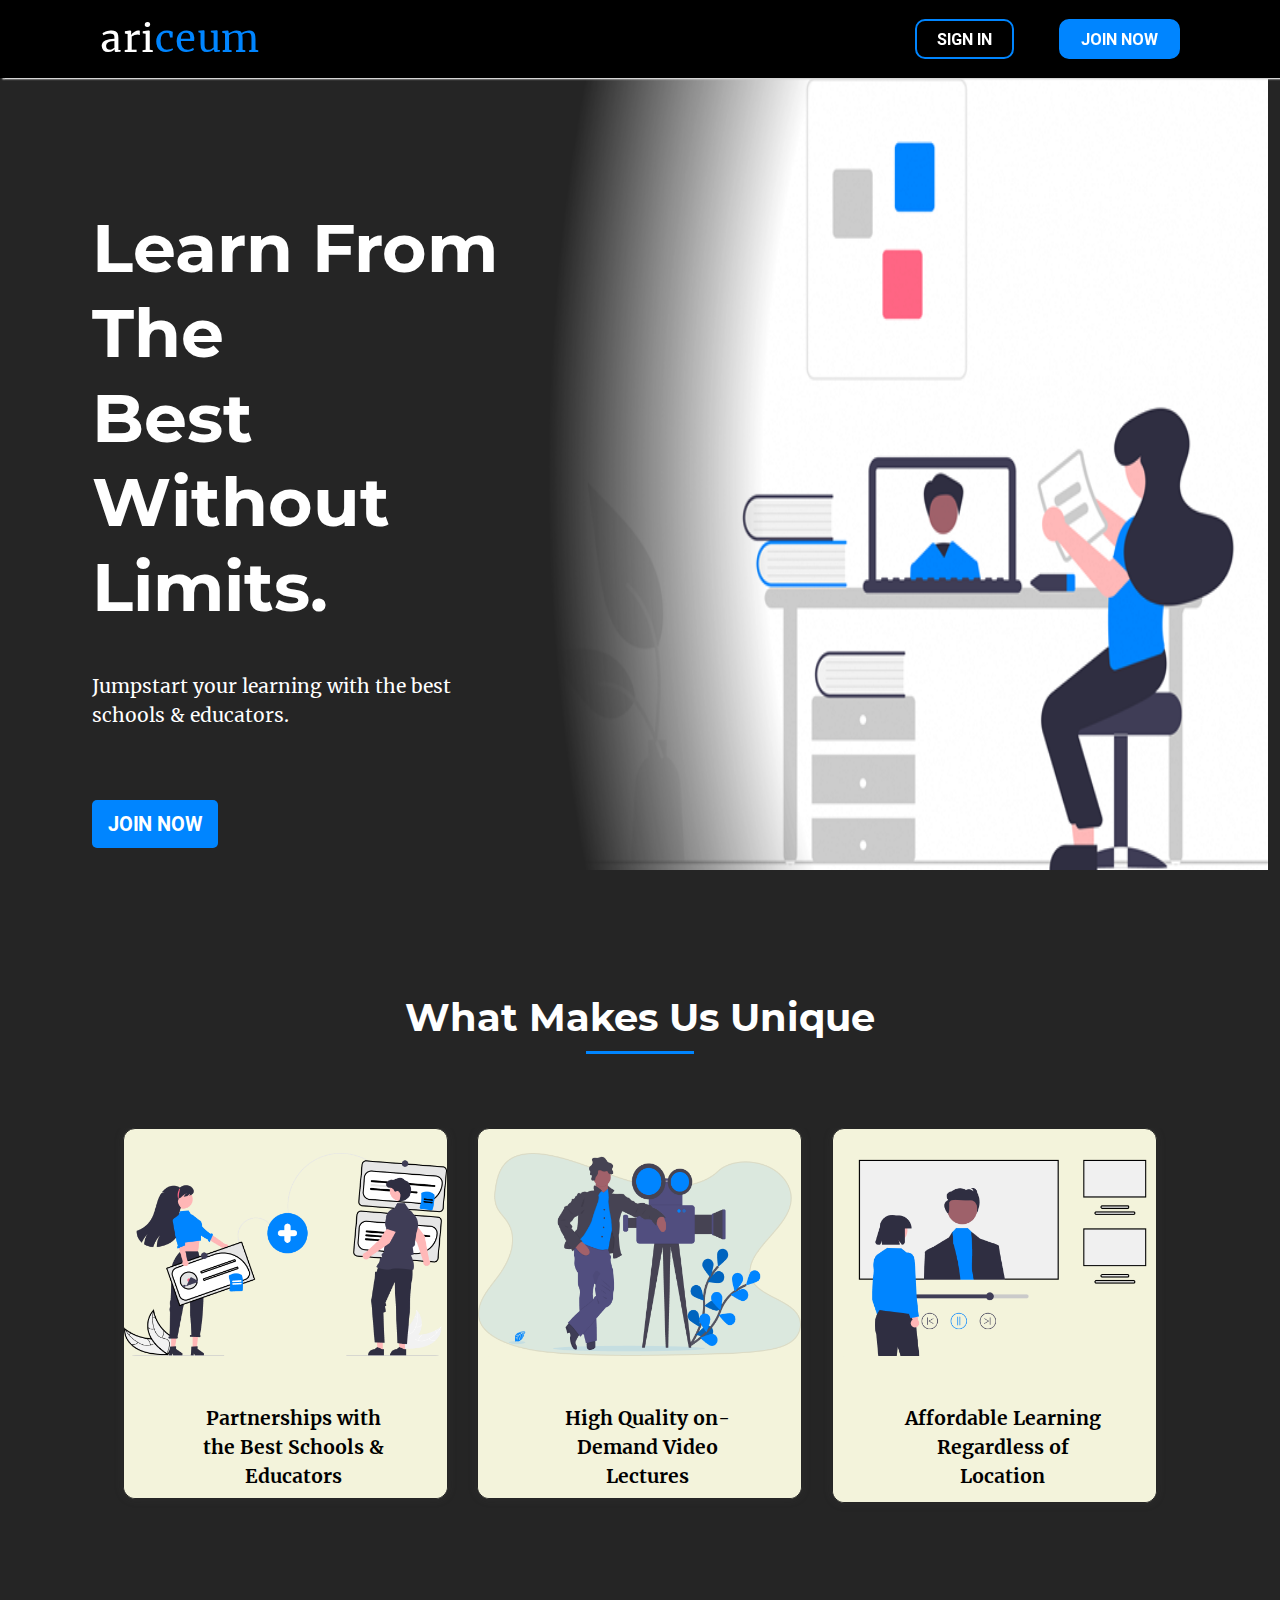
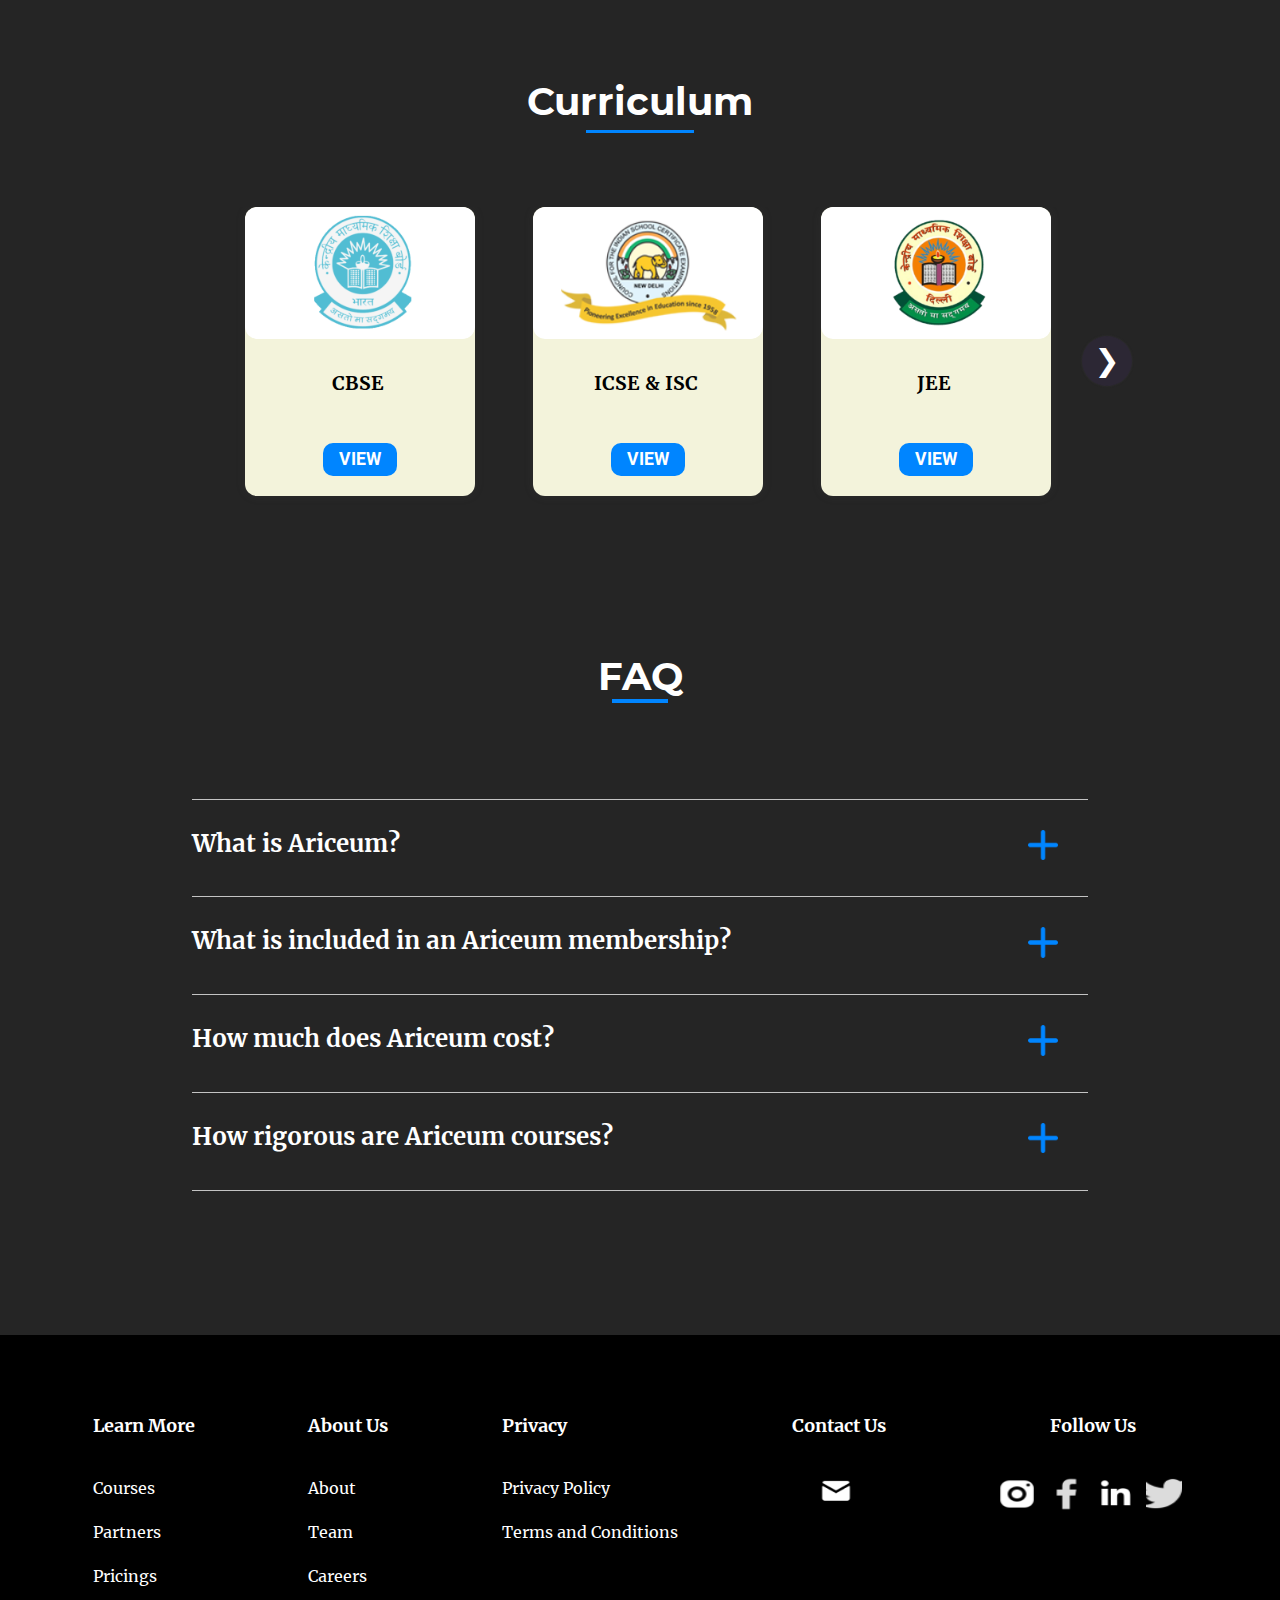
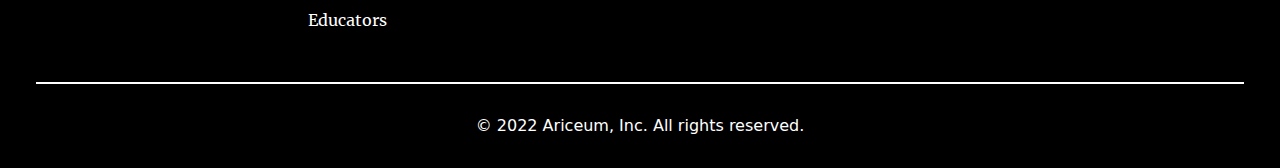
==== commit 8cb9a2ed: "AT-29 & AT-10 done" ====
--- a/index.html
+++ b/index.html
@@ -1 +1 @@
-<!doctype html><html lang="en"><head><meta charset="utf-8"/><link rel="icon" href="/favicon.ico"/><meta name="viewport" content="width=device-width,initial-scale=1"/><meta name="theme-color" content="#000000"/><meta name="description" content="Web site created using create-react-app"/><link rel="apple-touch-icon" href="/logo192.png"/><link rel="manifest" href="/manifest.json"/><title>Ariceum</title><script defer="defer" src="/static/js/main.0b1815cb.js"></script><link href="/static/css/main.1ed91cdf.css" rel="stylesheet"></head><body><noscript>You need to enable JavaScript to run this app.</noscript><div id="root"></div></body></html>+<!doctype html><html lang="en"><head><meta charset="utf-8"/><link rel="icon" href="/favicon.ico"/><meta name="viewport" content="width=device-width,initial-scale=1"/><meta name="theme-color" content="#000000"/><meta name="description" content="Web site created using create-react-app"/><link rel="apple-touch-icon" href="/logo192.png"/><link rel="manifest" href="/manifest.json"/><title>Ariceum</title><script defer="defer" src="/static/js/main.09cca7a3.js"></script><link href="/static/css/main.b11ff10a.css" rel="stylesheet"></head><body><noscript>You need to enable JavaScript to run this app.</noscript><div id="root"></div></body></html>--- a/static/css/main.b11ff10a.css
+++ b/static/css/main.b11ff10a.css
@@ -0,0 +1,7 @@
+@charset "UTF-8";@font-face{font-family:Montserrat;font-style:normal;font-weight:300;src:url(/static/media/Montserrat-Light.02afb26fe72fcc052988.ttf) format("truetype")}@font-face{font-family:Montserrat;font-style:normal;font-weight:400;src:url(/static/media/Montserrat-Regular.3cd786652b8a2e9d41f2.ttf) format("truetype")}@font-face{font-family:Montserrat;font-style:normal;font-weight:700;src:url(/static/media/Montserrat-Bold.079ca05d3ded9bc107ab.ttf) format("truetype")}@font-face{font-family:Montserrat;font-style:normal;font-weight:800;src:url(/static/media/Montserrat-ExtraBold.1944c8d1a118759a4435.ttf) format("truetype")}@font-face{font-family:Merriweather;font-style:normal;font-weight:300;src:url(/static/media/Merriweather-Light.3637be79fa2ae611be9c.ttf) format("truetype")}@font-face{font-family:Merriweather;font-style:normal;font-weight:400;src:url(/static/media/Merriweather-Regular.55c73e48e04ec926ebfe.ttf) format("truetype")}@font-face{font-family:Merriweather;font-style:normal;font-weight:700;src:url(/static/media/Merriweather-Bold.7b45103bea0f9642b818.ttf) format("truetype")}@font-face{font-family:Roboto;font-style:normal;font-weight:300;src:url(/static/media/Roboto-Light.7cedccda2feb66b96d7a.ttf) format("truetype")}@font-face{font-family:Roboto;font-style:normal;font-weight:400;src:url(/static/media/Roboto-Regular.04b605aa85f24816e3e6.ttf) format("truetype")}@font-face{font-family:Roboto;font-style:normal;font-weight:500;src:url(/static/media/Roboto-Medium.987ab5111b87d67e6f6e.ttf) format("truetype")}@font-face{font-family:Roboto;font-style:normal;font-weight:700;src:url(/static/media/Roboto-Bold.29d0602f3c74d2be2107.ttf) format("truetype")}@media only screen and (max-width:90em){html{font-size:16px}}@media only screen and (max-width:600px){html{font-size:9px}}body{-webkit-font-smoothing:antialiased;-moz-osx-font-smoothing:grayscale;font-family:Montserrat,-apple-system,BlinkMacSystemFont,Segoe UI,Roboto,Oxygen,Ubuntu,Cantarell,Fira Sans,Droid Sans,Helvetica Neue,sans-serif}code{font-family:source-code-pro,Menlo,Monaco,Consolas,Courier New,monospace}.App{text-align:center}.App-logo{height:40vmin;pointer-events:none}@media (prefers-reduced-motion:no-preference){.App-logo{-webkit-animation:App-logo-spin 20s linear infinite;animation:App-logo-spin 20s linear infinite}}.App-header{align-items:center;background-color:#282c34;color:#fff;display:flex;flex-direction:column;font-size:calc(10px + 2vmin);justify-content:center;min-height:100vh}.App-link{color:#61dafb}@-webkit-keyframes App-logo-spin{0%{-webkit-transform:rotate(0deg);transform:rotate(0deg)}to{-webkit-transform:rotate(1turn);transform:rotate(1turn)}}@keyframes App-logo-spin{0%{-webkit-transform:rotate(0deg);transform:rotate(0deg)}to{-webkit-transform:rotate(1turn);transform:rotate(1turn)}}.hoverbtn:hover{background:#0085ff!important}.cp1{background-color:#252525;display:flex;justify-content:center;min-height:88vh}.cp1,.cp2{width:100%}.cp3{align-items:flex-start;justify-content:center;padding-right:10rem}.cp4{font-family:Montserrat;font-size:4.25rem;font-weight:700;line-height:5.3rem;padding-bottom:1.5rem;padding-top:8rem}.cp4,.cp5{color:#fff;padding-left:5rem}.cp5{font-family:Merriweather;font-size:1.2rem;font-weight:400;margin:1.125rem 2rem 1.5rem 0;padding-bottom:3.5rem}.cp6{background-color:#0085ff;color:#fff;font-family:Roboto;font-size:1.25rem;font-weight:700;margin-left:5rem}.cp6:hover{-webkit-transform:scale(1.12);transform:scale(1.12)}@media (max-width:37.5rem){.cp4 br{display:none}.cp4{font-size:3.5rem;padding-top:5rem}.cp4,.cp5{padding-left:0}.cp5{font-size:2rem}.cp6{margin-left:0}.cp3{padding-bottom:4rem;text-align:center}.cp1{min-height:0}}.wu1{background-color:#252525;justify-content:center;min-height:8vh;padding-bottom:0;padding-top:7.5rem}.wu1,.wu2{display:flex;width:100%}.wu2{align-items:center;flex-direction:column;max-width:103.125rem;padding:0 2.25rem}.wu3{color:#fff;font-family:Montserrat;font-size:2.4rem;font-weight:700;line-height:3.5rem;margin-bottom:.3rem;text-align:center}.wu4{background-color:#0085ff;height:.2rem;width:6.75rem}.wu5{display:flex;flex-wrap:wrap;justify-content:space-evenly;margin:0 0 3.75rem;padding-top:4.65rem;width:100%}.wu6{background-color:#f3f3db;border:1px solid #252525;border-radius:.75rem;box-shadow:0 0 .625rem .0625rem hsla(0,0%,39%,.1);margin:0 0 1.25rem;max-width:18vw;min-width:20.3125rem;padding:0}.wu7{max-width:100%}.wu6ph,.wu7{border-radius:.75rem}.wu6ph{border:1px solid #252525;margin:0 0 1.25rem;max-width:18vw;min-width:30rem;padding:0 2rem}.wu7ph{background-color:#f3f3db;border-radius:.75rem;max-width:100%}.wu8{background-color:#f3f3db;border-radius:.75rem;color:#000;font-size:1.2rem;line-height:1.8rem}.wu8,.wu8ph{font-family:Merriweather;font-weight:700;padding:3rem 1.25rem .5rem 2.25rem;text-align:center}.wu8ph{background-color:#252525;color:#fff;font-size:16px;line-height:2.8rem}.wu9{-webkit-columns:#000;column-count:#000;font-family:Merriweather;font-size:.8rem;font-weight:300;max-width:100%;padding:.5rem 1.25rem 1rem 2.25rem;text-align:left}.modalBackground{align-items:center;background:rgba(0,0,0,.7);display:flex;height:88vh;justify-content:center;left:0;position:absolute;top:78.5px;width:100%}@media (max-width:37.5rem){.modalBackground{top:0}}.modalContainer{height:40rem;overflow:scroll;overflow-x:hidden}.modalContainer,.modalContainernot{background-color:#fff;border-radius:12px;box-shadow:0 5px 15px rgba(0,0,0,.35);display:flex;flex-direction:column;margin-bottom:5px;padding:5px;width:35rem}.modalContainernot{height:6rem}.modalContainer .title{display:inline-block;text-align:center}.titleCloseBtn{display:flex;justify-content:flex-end}.titleCloseBtn button{background-color:transparent;border:none;cursor:pointer;font-size:25px}.modalContainer .body,.modalContainernot .bodynot{align-items:center;display:flex;flex:50% 1;font-size:1.7rem;justify-content:center;text-align:center}.modalContainernot .bodynot{visibility:hidden}.modalContainer .footer{align-items:center;display:flex;flex:20% 1;justify-content:center}.modalContainer .footer button{background-color:#6495ed;border:none;border-radius:8px;color:#fff;cursor:pointer;font-size:20px;height:45px;margin:10px;width:150px}.signupheading,.signupheadingnot{font-size:1.2rem;font-weight:400}.signupheadingnot{visibility:hidden}.googleimgnot{visibility:hidden}.fbimgnot{visibility:hidden}.userheading,.userheadingnot{font-size:1.2rem}.userheadingnot{visibility:hidden}.termstext,.termstextnot{font-family:Merriweather;font-size:.7rem;margin-top:2rem}.termstextnot{visibility:hidden}.modalBackground1{align-items:center;display:flex;height:88vh;justify-content:center;left:0;position:absolute;top:0;width:100%}.modalContainer1{height:40rem;overflow:scroll;overflow-x:hidden}.modalContainer1,.modalContainernot1{background-color:#fff;border-radius:12px;box-shadow:0 5px 15px rgba(0,0,0,.35);display:flex;flex-direction:column;margin-bottom:5px;padding:5px;width:35rem}.modalContainernot1{height:6rem}.modalContainer1 .title1{display:inline-block;text-align:center}.titleCloseBtn1{display:flex;justify-content:flex-end}.titleCloseBtn1 button{background-color:transparent;border:none;cursor:pointer;font-size:25px}.modalContainer1 .body1{flex:50% 1;font-size:1.7rem;text-align:center}.modalContainer1 .body1,.modalContainer1 .footer1{align-items:center;display:flex;justify-content:center}.modalContainer1 .footer1{flex:20% 1}.modalContainer1 .footer1 button{background-color:#6495ed;border:none;border-radius:8px;color:#fff;cursor:pointer;font-size:20px;height:45px;margin:10px;width:150px}#cancelBtn{background-color:crimson}.popup-content{background:#fff;border:1px solid #d7d7d7;margin:auto;padding:5px;width:50%}[role=tooltip].popup-content{border-radius:5px;box-shadow:0 0 3px rgba(0,0,0,.16);width:200px}.popup-overlay{background:rgba(0,0,0,.5)}[data-popup=tooltip].popup-overlay{background:transparent}.popup-arrow{stroke-width:2px;stroke:#d7d7d7;stroke-dasharray:30px;stroke-dashoffset:-54px;bottom:0;color:#fff;-webkit-filter:drop-shadow(0 -3px 3px rgba(0,0,0,.16));filter:drop-shadow(0 -3px 3px rgba(0,0,0,.16));left:0;right:0;top:0}.carousel .control-arrow,.carousel.carousel-slider .control-arrow{background:none;border:0;cursor:pointer;filter:alpha(opacity=40);font-size:32px;opacity:.4;position:absolute;top:20px;transition:all .25s ease-in;z-index:2}.carousel .control-arrow:focus,.carousel .control-arrow:hover{filter:alpha(opacity=100);opacity:1}.carousel .control-arrow:before,.carousel.carousel-slider .control-arrow:before{border-bottom:8px solid transparent;border-top:8px solid transparent;content:"";display:inline-block;margin:0 5px}.carousel .control-disabled.control-arrow{cursor:inherit;display:none;filter:alpha(opacity=0);opacity:0}.carousel .control-prev.control-arrow{left:0}.carousel .control-prev.control-arrow:before{border-right:8px solid #fff}.carousel .control-next.control-arrow{right:0}.carousel .control-next.control-arrow:before{border-left:8px solid #fff}.carousel-root{outline:none}.carousel{width:100%}.carousel *{box-sizing:border-box}.carousel img{display:inline-block;pointer-events:none;width:100%}.carousel .carousel{position:relative}.carousel .control-arrow{background:none;border:0;font-size:18px;margin-top:-13px;outline:0;top:50%}.carousel .thumbs-wrapper{margin:20px;overflow:hidden}.carousel .thumbs{list-style:none;position:relative;-webkit-transform:translateZ(0);transform:translateZ(0);transition:all .15s ease-in;white-space:nowrap}.carousel .thumb{border:3px solid #fff;display:inline-block;margin-right:6px;overflow:hidden;padding:2px;transition:border .15s ease-in;white-space:nowrap}.carousel .thumb:focus{border:3px solid #ccc;outline:none}.carousel .thumb.selected,.carousel .thumb:hover{border:3px solid #333}.carousel .thumb img{vertical-align:top}.carousel.carousel-slider{margin:0;overflow:hidden;position:relative}.carousel.carousel-slider .control-arrow{bottom:0;color:#fff;font-size:26px;margin-top:0;padding:5px;top:0}.carousel.carousel-slider .control-arrow:hover{background:rgba(0,0,0,.2)}.carousel .slider-wrapper{margin:auto;overflow:hidden;transition:height .15s ease-in;width:100%}.carousel .slider-wrapper.axis-horizontal .slider{-ms-box-orient:horizontal;display:-moz-flex;display:flex}.carousel .slider-wrapper.axis-horizontal .slider .slide{flex-direction:column;flex-flow:column}.carousel .slider-wrapper.axis-vertical{-ms-box-orient:horizontal;display:-moz-flex;display:flex}.carousel .slider-wrapper.axis-vertical .slider{flex-direction:column}.carousel .slider{list-style:none;margin:0;padding:0;position:relative;width:100%}.carousel .slider.animated{transition:all .35s ease-in-out}.carousel .slide{margin:0;min-width:100%;position:relative;text-align:center}.carousel .slide img{border:0;vertical-align:top;width:100%}.carousel .slide iframe{border:0;display:inline-block;margin:0 40px 40px;width:calc(100% - 80px)}.carousel .slide .legend{background:#000;border-radius:10px;bottom:40px;color:#fff;font-size:12px;left:50%;margin-left:-45%;opacity:.25;padding:10px;position:absolute;text-align:center;transition:all .5s ease-in-out;transition:opacity .35s ease-in-out;width:90%}.carousel .control-dots{bottom:0;margin:10px 0;padding:0;position:absolute;text-align:center;width:100%;z-index:1}@media (min-width:960px){.carousel .control-dots{bottom:0}}.carousel .control-dots .dot{background:#fff;border-radius:50%;box-shadow:1px 1px 2px rgba(0,0,0,.9);cursor:pointer;display:inline-block;filter:alpha(opacity=30);height:8px;margin:0 8px;opacity:.3;transition:opacity .25s ease-in;width:8px}.carousel .control-dots .dot.selected,.carousel .control-dots .dot:hover{filter:alpha(opacity=100);opacity:1}.carousel .carousel-status{color:#fff;font-size:10px;padding:5px;position:absolute;right:0;text-shadow:1px 1px 1px rgba(0,0,0,.9);top:0}.carousel:hover .slide .legend{opacity:1}.cstyle{background-color:#c4c4c4;border:.3rem solid #fff;border-radius:50%;height:8.125rem;width:8.125rem}@media (max-width:37.5rem){.cstyle{height:5rem;width:5rem}}button.rec-dot{background-color:#c1d9f5;border-radius:10%;box-shadow:0 0 1px 1px #c1d9f5}button.rec-dot:active,button.rec-dot:focus,button.rec-dot:hover{box-shadow:0 0 1px 3px #0051b0}.rec.rec-arrow{border-radius:50%;color:#fff;font-size:30px}.rec.rec-arrow:hover{background-color:#0051b0;border-radius:50%}.rec.rec-arrow:disabled,button.rec-dot{visibility:hidden}.cd1{background-color:#f3f3db;box-shadow:0 0 .625rem .0625rem hsla(0,0%,39%,.1);margin:0 0 1.25rem 1rem;padding:0;width:18vw}.cd1,.cd2{border-radius:.75rem}.cd2{max-width:100%}.cd3{color:#000;font-family:Merriweather;font-size:1.2rem;font-weight:700;line-height:3.5rem;padding:1rem 1.25rem .5rem 1rem;text-align:center}.cd4{font-weight:400;padding:.5rem 1.25rem 1rem 2.25rem}.cd4,.cd5{color:#000;font-family:Merriweather;font-size:.8rem;max-width:100%;text-align:center}.cd5{font-weight:300}.cd6{background-color:#0085ff;border:none!important;border-radius:.625rem;color:#fff;font-family:Roboto;font-size:1.1rem;font-weight:700;padding:.225rem .975rem}@media (max-width:37.5rem){.cd1{width:26rem}.cd6{cursor:pointer;margin-bottom:1rem;width:50%}}/*!
+ * Bootstrap v5.1.3 (https://getbootstrap.com/)
+ * Copyright 2011-2021 The Bootstrap Authors
+ * Copyright 2011-2021 Twitter, Inc.
+ * Licensed under MIT (https://github.com/twbs/bootstrap/blob/main/LICENSE)
+ */:root{--bs-blue:#0d6efd;--bs-indigo:#6610f2;--bs-purple:#6f42c1;--bs-pink:#d63384;--bs-red:#dc3545;--bs-orange:#fd7e14;--bs-yellow:#ffc107;--bs-green:#198754;--bs-teal:#20c997;--bs-cyan:#0dcaf0;--bs-white:#fff;--bs-gray:#6c757d;--bs-gray-dark:#343a40;--bs-gray-100:#f8f9fa;--bs-gray-200:#e9ecef;--bs-gray-300:#dee2e6;--bs-gray-400:#ced4da;--bs-gray-500:#adb5bd;--bs-gray-600:#6c757d;--bs-gray-700:#495057;--bs-gray-800:#343a40;--bs-gray-900:#212529;--bs-primary:#0d6efd;--bs-secondary:#6c757d;--bs-success:#198754;--bs-info:#0dcaf0;--bs-warning:#ffc107;--bs-danger:#dc3545;--bs-light:#f8f9fa;--bs-dark:#212529;--bs-primary-rgb:13,110,253;--bs-secondary-rgb:108,117,125;--bs-success-rgb:25,135,84;--bs-info-rgb:13,202,240;--bs-warning-rgb:255,193,7;--bs-danger-rgb:220,53,69;--bs-light-rgb:248,249,250;--bs-dark-rgb:33,37,41;--bs-white-rgb:255,255,255;--bs-black-rgb:0,0,0;--bs-body-color-rgb:33,37,41;--bs-body-bg-rgb:255,255,255;--bs-font-sans-serif:system-ui,-apple-system,"Segoe UI",Roboto,"Helvetica Neue",Arial,"Noto Sans","Liberation Sans",sans-serif,"Apple Color Emoji","Segoe UI Emoji","Segoe UI Symbol","Noto Color Emoji";--bs-font-monospace:SFMono-Regular,Menlo,Monaco,Consolas,"Liberation Mono","Courier New",monospace;--bs-gradient:linear-gradient(180deg,hsla(0,0%,100%,.15),hsla(0,0%,100%,0));--bs-body-font-family:var(--bs-font-sans-serif);--bs-body-font-size:1rem;--bs-body-font-weight:400;--bs-body-line-height:1.5;--bs-body-color:#212529;--bs-body-bg:#fff}*,:after,:before{box-sizing:border-box}@media (prefers-reduced-motion:no-preference){:root{scroll-behavior:smooth}}body{-webkit-text-size-adjust:100%;-webkit-tap-highlight-color:transparent;background-color:#fff;background-color:var(--bs-body-bg);color:#212529;color:var(--bs-body-color);font-family:system-ui,-apple-system,Segoe UI,Roboto,Helvetica Neue,Arial,Noto Sans,Liberation Sans,sans-serif,Apple Color Emoji,Segoe UI Emoji,Segoe UI Symbol,Noto Color Emoji;font-family:var(--bs-body-font-family);font-size:1rem;font-size:var(--bs-body-font-size);font-weight:400;font-weight:var(--bs-body-font-weight);line-height:1.5;line-height:var(--bs-body-line-height);margin:0;text-align:var(--bs-body-text-align)}hr{background-color:currentColor;border:0;color:inherit;margin:1rem 0;opacity:.25}hr:not([size]){height:1px}.h1,.h2,.h3,.h4,.h5,.h6,h1,h2,h3,h4,h5,h6{font-weight:500;line-height:1.2;margin-bottom:.5rem;margin-top:0}.h1,h1{font-size:calc(1.375rem + 1.5vw)}@media (min-width:1200px){.h1,h1{font-size:2.5rem}}.h2,h2{font-size:calc(1.325rem + .9vw)}@media (min-width:1200px){.h2,h2{font-size:2rem}}.h3,h3{font-size:calc(1.3rem + .6vw)}@media (min-width:1200px){.h3,h3{font-size:1.75rem}}.h4,h4{font-size:calc(1.275rem + .3vw)}@media (min-width:1200px){.h4,h4{font-size:1.5rem}}.h5,h5{font-size:1.25rem}.h6,h6{font-size:1rem}p{margin-bottom:1rem;margin-top:0}abbr[data-bs-original-title],abbr[title]{cursor:help;-webkit-text-decoration:underline dotted;text-decoration:underline dotted;-webkit-text-decoration-skip-ink:none;text-decoration-skip-ink:none}address{font-style:normal;line-height:inherit;margin-bottom:1rem}ol,ul{padding-left:2rem}dl,ol,ul{margin-bottom:1rem;margin-top:0}ol ol,ol ul,ul ol,ul ul{margin-bottom:0}dt{font-weight:700}dd{margin-bottom:.5rem;margin-left:0}blockquote{margin:0 0 1rem}b,strong{font-weight:bolder}.small,small{font-size:.875em}.mark,mark{background-color:#fcf8e3;padding:.2em}sub,sup{font-size:.75em;line-height:0;position:relative;vertical-align:baseline}sub{bottom:-.25em}sup{top:-.5em}a{color:#0d6efd;text-decoration:underline}a:hover{color:#0a58ca}a:not([href]):not([class]),a:not([href]):not([class]):hover{color:inherit;text-decoration:none}code,kbd,pre,samp{direction:ltr;font-family:SFMono-Regular,Menlo,Monaco,Consolas,Liberation Mono,Courier New,monospace;font-family:var(--bs-font-monospace);font-size:1em;unicode-bidi:bidi-override}pre{display:block;font-size:.875em;margin-bottom:1rem;margin-top:0;overflow:auto}pre code{color:inherit;font-size:inherit;word-break:normal}code{word-wrap:break-word;color:#d63384;font-size:.875em}a>code{color:inherit}kbd{background-color:#212529;border-radius:.2rem;color:#fff;font-size:.875em;padding:.2rem .4rem}kbd kbd{font-size:1em;font-weight:700;padding:0}figure{margin:0 0 1rem}img,svg{vertical-align:middle}table{border-collapse:collapse;caption-side:bottom}caption{color:#6c757d;padding-bottom:.5rem;padding-top:.5rem;text-align:left}th{text-align:inherit;text-align:-webkit-match-parent}tbody,td,tfoot,th,thead,tr{border:0 solid;border-color:inherit}label{display:inline-block}button{border-radius:0}button:focus:not(:focus-visible){outline:0}button,input,optgroup,select,textarea{font-family:inherit;font-size:inherit;line-height:inherit;margin:0}button,select{text-transform:none}[role=button]{cursor:pointer}select{word-wrap:normal}select:disabled{opacity:1}[list]::-webkit-calendar-picker-indicator{display:none}[type=button],[type=reset],[type=submit],button{-webkit-appearance:button}[type=button]:not(:disabled),[type=reset]:not(:disabled),[type=submit]:not(:disabled),button:not(:disabled){cursor:pointer}::-moz-focus-inner{border-style:none;padding:0}textarea{resize:vertical}fieldset{border:0;margin:0;min-width:0;padding:0}legend{float:left;font-size:calc(1.275rem + .3vw);line-height:inherit;margin-bottom:.5rem;padding:0;width:100%}@media (min-width:1200px){legend{font-size:1.5rem}}legend+*{clear:left}::-webkit-datetime-edit-day-field,::-webkit-datetime-edit-fields-wrapper,::-webkit-datetime-edit-hour-field,::-webkit-datetime-edit-minute,::-webkit-datetime-edit-month-field,::-webkit-datetime-edit-text,::-webkit-datetime-edit-year-field{padding:0}::-webkit-inner-spin-button{height:auto}[type=search]{-webkit-appearance:textfield;outline-offset:-2px}::-webkit-search-decoration{-webkit-appearance:none}::-webkit-color-swatch-wrapper{padding:0}::file-selector-button{font:inherit}::-webkit-file-upload-button{-webkit-appearance:button;font:inherit}output{display:inline-block}iframe{border:0}summary{cursor:pointer;display:list-item}progress{vertical-align:baseline}[hidden]{display:none!important}.lead{font-size:1.25rem;font-weight:300}.display-1{font-size:calc(1.625rem + 4.5vw);font-weight:300;line-height:1.2}@media (min-width:1200px){.display-1{font-size:5rem}}.display-2{font-size:calc(1.575rem + 3.9vw);font-weight:300;line-height:1.2}@media (min-width:1200px){.display-2{font-size:4.5rem}}.display-3{font-size:calc(1.525rem + 3.3vw);font-weight:300;line-height:1.2}@media (min-width:1200px){.display-3{font-size:4rem}}.display-4{font-size:calc(1.475rem + 2.7vw);font-weight:300;line-height:1.2}@media (min-width:1200px){.display-4{font-size:3.5rem}}.display-5{font-size:calc(1.425rem + 2.1vw);font-weight:300;line-height:1.2}@media (min-width:1200px){.display-5{font-size:3rem}}.display-6{font-size:calc(1.375rem + 1.5vw);font-weight:300;line-height:1.2}@media (min-width:1200px){.display-6{font-size:2.5rem}}.list-inline,.list-unstyled{list-style:none;padding-left:0}.list-inline-item{display:inline-block}.list-inline-item:not(:last-child){margin-right:.5rem}.initialism{font-size:.875em;text-transform:uppercase}.blockquote{font-size:1.25rem;margin-bottom:1rem}.blockquote>:last-child{margin-bottom:0}.blockquote-footer{color:#6c757d;font-size:.875em;margin-bottom:1rem;margin-top:-1rem}.blockquote-footer:before{content:"— "}.img-fluid,.img-thumbnail{height:auto;max-width:100%}.img-thumbnail{background-color:#fff;border:1px solid #dee2e6;border-radius:.25rem;padding:.25rem}.figure{display:inline-block}.figure-img{line-height:1;margin-bottom:.5rem}.figure-caption{color:#6c757d;font-size:.875em}.container,.container-fluid,.container-lg,.container-md,.container-sm,.container-xl,.container-xxl{margin-left:auto;margin-right:auto;padding-left:.75rem;padding-left:var(--bs-gutter-x,.75rem);padding-right:.75rem;padding-right:var(--bs-gutter-x,.75rem);width:100%}@media (min-width:576px){.container,.container-sm{max-width:540px}}@media (min-width:768px){.container,.container-md,.container-sm{max-width:720px}}@media (min-width:992px){.container,.container-lg,.container-md,.container-sm{max-width:960px}}@media (min-width:1200px){.container,.container-lg,.container-md,.container-sm,.container-xl{max-width:1140px}}@media (min-width:1400px){.container,.container-lg,.container-md,.container-sm,.container-xl,.container-xxl{max-width:1320px}}.row{--bs-gutter-x:1.5rem;--bs-gutter-y:0;display:flex;flex-wrap:wrap;margin-left:calc(var(--bs-gutter-x)*-.5);margin-right:calc(var(--bs-gutter-x)*-.5);margin-top:calc(var(--bs-gutter-y)*-1)}.row>*{flex-shrink:0;margin-top:var(--bs-gutter-y);max-width:100%;padding-left:calc(var(--bs-gutter-x)*.5);padding-right:calc(var(--bs-gutter-x)*.5);width:100%}.col{flex:1 0}.row-cols-auto>*{flex:0 0 auto;width:auto}.row-cols-1>*{flex:0 0 auto;width:100%}.row-cols-2>*{flex:0 0 auto;width:50%}.row-cols-3>*{flex:0 0 auto;width:33.3333333333%}.row-cols-4>*{flex:0 0 auto;width:25%}.row-cols-5>*{flex:0 0 auto;width:20%}.row-cols-6>*{flex:0 0 auto;width:16.6666666667%}.col-auto{flex:0 0 auto;width:auto}.col-1{flex:0 0 auto;width:8.33333333%}.col-2{flex:0 0 auto;width:16.66666667%}.col-3{flex:0 0 auto;width:25%}.col-4{flex:0 0 auto;width:33.33333333%}.col-5{flex:0 0 auto;width:41.66666667%}.col-6{flex:0 0 auto;width:50%}.col-7{flex:0 0 auto;width:58.33333333%}.col-8{flex:0 0 auto;width:66.66666667%}.col-9{flex:0 0 auto;width:75%}.col-10{flex:0 0 auto;width:83.33333333%}.col-11{flex:0 0 auto;width:91.66666667%}.col-12{flex:0 0 auto;width:100%}.offset-1{margin-left:8.33333333%}.offset-2{margin-left:16.66666667%}.offset-3{margin-left:25%}.offset-4{margin-left:33.33333333%}.offset-5{margin-left:41.66666667%}.offset-6{margin-left:50%}.offset-7{margin-left:58.33333333%}.offset-8{margin-left:66.66666667%}.offset-9{margin-left:75%}.offset-10{margin-left:83.33333333%}.offset-11{margin-left:91.66666667%}.g-0,.gx-0{--bs-gutter-x:0}.g-0,.gy-0{--bs-gutter-y:0}.g-1,.gx-1{--bs-gutter-x:0.25rem}.g-1,.gy-1{--bs-gutter-y:0.25rem}.g-2,.gx-2{--bs-gutter-x:0.5rem}.g-2,.gy-2{--bs-gutter-y:0.5rem}.g-3,.gx-3{--bs-gutter-x:1rem}.g-3,.gy-3{--bs-gutter-y:1rem}.g-4,.gx-4{--bs-gutter-x:1.5rem}.g-4,.gy-4{--bs-gutter-y:1.5rem}.g-5,.gx-5{--bs-gutter-x:3rem}.g-5,.gy-5{--bs-gutter-y:3rem}@media (min-width:576px){.col-sm{flex:1 0}.row-cols-sm-auto>*{flex:0 0 auto;width:auto}.row-cols-sm-1>*{flex:0 0 auto;width:100%}.row-cols-sm-2>*{flex:0 0 auto;width:50%}.row-cols-sm-3>*{flex:0 0 auto;width:33.3333333333%}.row-cols-sm-4>*{flex:0 0 auto;width:25%}.row-cols-sm-5>*{flex:0 0 auto;width:20%}.row-cols-sm-6>*{flex:0 0 auto;width:16.6666666667%}.col-sm-auto{flex:0 0 auto;width:auto}.col-sm-1{flex:0 0 auto;width:8.33333333%}.col-sm-2{flex:0 0 auto;width:16.66666667%}.col-sm-3{flex:0 0 auto;width:25%}.col-sm-4{flex:0 0 auto;width:33.33333333%}.col-sm-5{flex:0 0 auto;width:41.66666667%}.col-sm-6{flex:0 0 auto;width:50%}.col-sm-7{flex:0 0 auto;width:58.33333333%}.col-sm-8{flex:0 0 auto;width:66.66666667%}.col-sm-9{flex:0 0 auto;width:75%}.col-sm-10{flex:0 0 auto;width:83.33333333%}.col-sm-11{flex:0 0 auto;width:91.66666667%}.col-sm-12{flex:0 0 auto;width:100%}.offset-sm-0{margin-left:0}.offset-sm-1{margin-left:8.33333333%}.offset-sm-2{margin-left:16.66666667%}.offset-sm-3{margin-left:25%}.offset-sm-4{margin-left:33.33333333%}.offset-sm-5{margin-left:41.66666667%}.offset-sm-6{margin-left:50%}.offset-sm-7{margin-left:58.33333333%}.offset-sm-8{margin-left:66.66666667%}.offset-sm-9{margin-left:75%}.offset-sm-10{margin-left:83.33333333%}.offset-sm-11{margin-left:91.66666667%}.g-sm-0,.gx-sm-0{--bs-gutter-x:0}.g-sm-0,.gy-sm-0{--bs-gutter-y:0}.g-sm-1,.gx-sm-1{--bs-gutter-x:0.25rem}.g-sm-1,.gy-sm-1{--bs-gutter-y:0.25rem}.g-sm-2,.gx-sm-2{--bs-gutter-x:0.5rem}.g-sm-2,.gy-sm-2{--bs-gutter-y:0.5rem}.g-sm-3,.gx-sm-3{--bs-gutter-x:1rem}.g-sm-3,.gy-sm-3{--bs-gutter-y:1rem}.g-sm-4,.gx-sm-4{--bs-gutter-x:1.5rem}.g-sm-4,.gy-sm-4{--bs-gutter-y:1.5rem}.g-sm-5,.gx-sm-5{--bs-gutter-x:3rem}.g-sm-5,.gy-sm-5{--bs-gutter-y:3rem}}@media (min-width:768px){.col-md{flex:1 0}.row-cols-md-auto>*{flex:0 0 auto;width:auto}.row-cols-md-1>*{flex:0 0 auto;width:100%}.row-cols-md-2>*{flex:0 0 auto;width:50%}.row-cols-md-3>*{flex:0 0 auto;width:33.3333333333%}.row-cols-md-4>*{flex:0 0 auto;width:25%}.row-cols-md-5>*{flex:0 0 auto;width:20%}.row-cols-md-6>*{flex:0 0 auto;width:16.6666666667%}.col-md-auto{flex:0 0 auto;width:auto}.col-md-1{flex:0 0 auto;width:8.33333333%}.col-md-2{flex:0 0 auto;width:16.66666667%}.col-md-3{flex:0 0 auto;width:25%}.col-md-4{flex:0 0 auto;width:33.33333333%}.col-md-5{flex:0 0 auto;width:41.66666667%}.col-md-6{flex:0 0 auto;width:50%}.col-md-7{flex:0 0 auto;width:58.33333333%}.col-md-8{flex:0 0 auto;width:66.66666667%}.col-md-9{flex:0 0 auto;width:75%}.col-md-10{flex:0 0 auto;width:83.33333333%}.col-md-11{flex:0 0 auto;width:91.66666667%}.col-md-12{flex:0 0 auto;width:100%}.offset-md-0{margin-left:0}.offset-md-1{margin-left:8.33333333%}.offset-md-2{margin-left:16.66666667%}.offset-md-3{margin-left:25%}.offset-md-4{margin-left:33.33333333%}.offset-md-5{margin-left:41.66666667%}.offset-md-6{margin-left:50%}.offset-md-7{margin-left:58.33333333%}.offset-md-8{margin-left:66.66666667%}.offset-md-9{margin-left:75%}.offset-md-10{margin-left:83.33333333%}.offset-md-11{margin-left:91.66666667%}.g-md-0,.gx-md-0{--bs-gutter-x:0}.g-md-0,.gy-md-0{--bs-gutter-y:0}.g-md-1,.gx-md-1{--bs-gutter-x:0.25rem}.g-md-1,.gy-md-1{--bs-gutter-y:0.25rem}.g-md-2,.gx-md-2{--bs-gutter-x:0.5rem}.g-md-2,.gy-md-2{--bs-gutter-y:0.5rem}.g-md-3,.gx-md-3{--bs-gutter-x:1rem}.g-md-3,.gy-md-3{--bs-gutter-y:1rem}.g-md-4,.gx-md-4{--bs-gutter-x:1.5rem}.g-md-4,.gy-md-4{--bs-gutter-y:1.5rem}.g-md-5,.gx-md-5{--bs-gutter-x:3rem}.g-md-5,.gy-md-5{--bs-gutter-y:3rem}}@media (min-width:992px){.col-lg{flex:1 0}.row-cols-lg-auto>*{flex:0 0 auto;width:auto}.row-cols-lg-1>*{flex:0 0 auto;width:100%}.row-cols-lg-2>*{flex:0 0 auto;width:50%}.row-cols-lg-3>*{flex:0 0 auto;width:33.3333333333%}.row-cols-lg-4>*{flex:0 0 auto;width:25%}.row-cols-lg-5>*{flex:0 0 auto;width:20%}.row-cols-lg-6>*{flex:0 0 auto;width:16.6666666667%}.col-lg-auto{flex:0 0 auto;width:auto}.col-lg-1{flex:0 0 auto;width:8.33333333%}.col-lg-2{flex:0 0 auto;width:16.66666667%}.col-lg-3{flex:0 0 auto;width:25%}.col-lg-4{flex:0 0 auto;width:33.33333333%}.col-lg-5{flex:0 0 auto;width:41.66666667%}.col-lg-6{flex:0 0 auto;width:50%}.col-lg-7{flex:0 0 auto;width:58.33333333%}.col-lg-8{flex:0 0 auto;width:66.66666667%}.col-lg-9{flex:0 0 auto;width:75%}.col-lg-10{flex:0 0 auto;width:83.33333333%}.col-lg-11{flex:0 0 auto;width:91.66666667%}.col-lg-12{flex:0 0 auto;width:100%}.offset-lg-0{margin-left:0}.offset-lg-1{margin-left:8.33333333%}.offset-lg-2{margin-left:16.66666667%}.offset-lg-3{margin-left:25%}.offset-lg-4{margin-left:33.33333333%}.offset-lg-5{margin-left:41.66666667%}.offset-lg-6{margin-left:50%}.offset-lg-7{margin-left:58.33333333%}.offset-lg-8{margin-left:66.66666667%}.offset-lg-9{margin-left:75%}.offset-lg-10{margin-left:83.33333333%}.offset-lg-11{margin-left:91.66666667%}.g-lg-0,.gx-lg-0{--bs-gutter-x:0}.g-lg-0,.gy-lg-0{--bs-gutter-y:0}.g-lg-1,.gx-lg-1{--bs-gutter-x:0.25rem}.g-lg-1,.gy-lg-1{--bs-gutter-y:0.25rem}.g-lg-2,.gx-lg-2{--bs-gutter-x:0.5rem}.g-lg-2,.gy-lg-2{--bs-gutter-y:0.5rem}.g-lg-3,.gx-lg-3{--bs-gutter-x:1rem}.g-lg-3,.gy-lg-3{--bs-gutter-y:1rem}.g-lg-4,.gx-lg-4{--bs-gutter-x:1.5rem}.g-lg-4,.gy-lg-4{--bs-gutter-y:1.5rem}.g-lg-5,.gx-lg-5{--bs-gutter-x:3rem}.g-lg-5,.gy-lg-5{--bs-gutter-y:3rem}}@media (min-width:1200px){.col-xl{flex:1 0}.row-cols-xl-auto>*{flex:0 0 auto;width:auto}.row-cols-xl-1>*{flex:0 0 auto;width:100%}.row-cols-xl-2>*{flex:0 0 auto;width:50%}.row-cols-xl-3>*{flex:0 0 auto;width:33.3333333333%}.row-cols-xl-4>*{flex:0 0 auto;width:25%}.row-cols-xl-5>*{flex:0 0 auto;width:20%}.row-cols-xl-6>*{flex:0 0 auto;width:16.6666666667%}.col-xl-auto{flex:0 0 auto;width:auto}.col-xl-1{flex:0 0 auto;width:8.33333333%}.col-xl-2{flex:0 0 auto;width:16.66666667%}.col-xl-3{flex:0 0 auto;width:25%}.col-xl-4{flex:0 0 auto;width:33.33333333%}.col-xl-5{flex:0 0 auto;width:41.66666667%}.col-xl-6{flex:0 0 auto;width:50%}.col-xl-7{flex:0 0 auto;width:58.33333333%}.col-xl-8{flex:0 0 auto;width:66.66666667%}.col-xl-9{flex:0 0 auto;width:75%}.col-xl-10{flex:0 0 auto;width:83.33333333%}.col-xl-11{flex:0 0 auto;width:91.66666667%}.col-xl-12{flex:0 0 auto;width:100%}.offset-xl-0{margin-left:0}.offset-xl-1{margin-left:8.33333333%}.offset-xl-2{margin-left:16.66666667%}.offset-xl-3{margin-left:25%}.offset-xl-4{margin-left:33.33333333%}.offset-xl-5{margin-left:41.66666667%}.offset-xl-6{margin-left:50%}.offset-xl-7{margin-left:58.33333333%}.offset-xl-8{margin-left:66.66666667%}.offset-xl-9{margin-left:75%}.offset-xl-10{margin-left:83.33333333%}.offset-xl-11{margin-left:91.66666667%}.g-xl-0,.gx-xl-0{--bs-gutter-x:0}.g-xl-0,.gy-xl-0{--bs-gutter-y:0}.g-xl-1,.gx-xl-1{--bs-gutter-x:0.25rem}.g-xl-1,.gy-xl-1{--bs-gutter-y:0.25rem}.g-xl-2,.gx-xl-2{--bs-gutter-x:0.5rem}.g-xl-2,.gy-xl-2{--bs-gutter-y:0.5rem}.g-xl-3,.gx-xl-3{--bs-gutter-x:1rem}.g-xl-3,.gy-xl-3{--bs-gutter-y:1rem}.g-xl-4,.gx-xl-4{--bs-gutter-x:1.5rem}.g-xl-4,.gy-xl-4{--bs-gutter-y:1.5rem}.g-xl-5,.gx-xl-5{--bs-gutter-x:3rem}.g-xl-5,.gy-xl-5{--bs-gutter-y:3rem}}@media (min-width:1400px){.col-xxl{flex:1 0}.row-cols-xxl-auto>*{flex:0 0 auto;width:auto}.row-cols-xxl-1>*{flex:0 0 auto;width:100%}.row-cols-xxl-2>*{flex:0 0 auto;width:50%}.row-cols-xxl-3>*{flex:0 0 auto;width:33.3333333333%}.row-cols-xxl-4>*{flex:0 0 auto;width:25%}.row-cols-xxl-5>*{flex:0 0 auto;width:20%}.row-cols-xxl-6>*{flex:0 0 auto;width:16.6666666667%}.col-xxl-auto{flex:0 0 auto;width:auto}.col-xxl-1{flex:0 0 auto;width:8.33333333%}.col-xxl-2{flex:0 0 auto;width:16.66666667%}.col-xxl-3{flex:0 0 auto;width:25%}.col-xxl-4{flex:0 0 auto;width:33.33333333%}.col-xxl-5{flex:0 0 auto;width:41.66666667%}.col-xxl-6{flex:0 0 auto;width:50%}.col-xxl-7{flex:0 0 auto;width:58.33333333%}.col-xxl-8{flex:0 0 auto;width:66.66666667%}.col-xxl-9{flex:0 0 auto;width:75%}.col-xxl-10{flex:0 0 auto;width:83.33333333%}.col-xxl-11{flex:0 0 auto;width:91.66666667%}.col-xxl-12{flex:0 0 auto;width:100%}.offset-xxl-0{margin-left:0}.offset-xxl-1{margin-left:8.33333333%}.offset-xxl-2{margin-left:16.66666667%}.offset-xxl-3{margin-left:25%}.offset-xxl-4{margin-left:33.33333333%}.offset-xxl-5{margin-left:41.66666667%}.offset-xxl-6{margin-left:50%}.offset-xxl-7{margin-left:58.33333333%}.offset-xxl-8{margin-left:66.66666667%}.offset-xxl-9{margin-left:75%}.offset-xxl-10{margin-left:83.33333333%}.offset-xxl-11{margin-left:91.66666667%}.g-xxl-0,.gx-xxl-0{--bs-gutter-x:0}.g-xxl-0,.gy-xxl-0{--bs-gutter-y:0}.g-xxl-1,.gx-xxl-1{--bs-gutter-x:0.25rem}.g-xxl-1,.gy-xxl-1{--bs-gutter-y:0.25rem}.g-xxl-2,.gx-xxl-2{--bs-gutter-x:0.5rem}.g-xxl-2,.gy-xxl-2{--bs-gutter-y:0.5rem}.g-xxl-3,.gx-xxl-3{--bs-gutter-x:1rem}.g-xxl-3,.gy-xxl-3{--bs-gutter-y:1rem}.g-xxl-4,.gx-xxl-4{--bs-gutter-x:1.5rem}.g-xxl-4,.gy-xxl-4{--bs-gutter-y:1.5rem}.g-xxl-5,.gx-xxl-5{--bs-gutter-x:3rem}.g-xxl-5,.gy-xxl-5{--bs-gutter-y:3rem}}.table{--bs-table-bg:transparent;--bs-table-accent-bg:transparent;--bs-table-striped-color:#212529;--bs-table-striped-bg:rgba(0,0,0,.05);--bs-table-active-color:#212529;--bs-table-active-bg:rgba(0,0,0,.1);--bs-table-hover-color:#212529;--bs-table-hover-bg:rgba(0,0,0,.075);border-color:#dee2e6;color:#212529;margin-bottom:1rem;vertical-align:top;width:100%}.table>:not(caption)>*>*{background-color:var(--bs-table-bg);border-bottom-width:1px;box-shadow:inset 0 0 0 9999px var(--bs-table-accent-bg);padding:.5rem}.table>tbody{vertical-align:inherit}.table>thead{vertical-align:bottom}.table>:not(:first-child){border-top:2px solid}.caption-top{caption-side:top}.table-sm>:not(caption)>*>*{padding:.25rem}.table-bordered>:not(caption)>*{border-width:1px 0}.table-bordered>:not(caption)>*>*{border-width:0 1px}.table-borderless>:not(caption)>*>*{border-bottom-width:0}.table-borderless>:not(:first-child){border-top-width:0}.table-striped>tbody>tr:nth-of-type(odd)>*{--bs-table-accent-bg:var(--bs-table-striped-bg);color:var(--bs-table-striped-color)}.table-active{--bs-table-accent-bg:var(--bs-table-active-bg);color:var(--bs-table-active-color)}.table-hover>tbody>tr:hover>*{--bs-table-accent-bg:var(--bs-table-hover-bg);color:var(--bs-table-hover-color)}.table-primary{--bs-table-bg:#cfe2ff;--bs-table-striped-bg:#c5d7f2;--bs-table-striped-color:#000;--bs-table-active-bg:#bacbe6;--bs-table-active-color:#000;--bs-table-hover-bg:#bfd1ec;--bs-table-hover-color:#000;border-color:#bacbe6;color:#000}.table-secondary{--bs-table-bg:#e2e3e5;--bs-table-striped-bg:#d7d8da;--bs-table-striped-color:#000;--bs-table-active-bg:#cbccce;--bs-table-active-color:#000;--bs-table-hover-bg:#d1d2d4;--bs-table-hover-color:#000;border-color:#cbccce;color:#000}.table-success{--bs-table-bg:#d1e7dd;--bs-table-striped-bg:#c7dbd2;--bs-table-striped-color:#000;--bs-table-active-bg:#bcd0c7;--bs-table-active-color:#000;--bs-table-hover-bg:#c1d6cc;--bs-table-hover-color:#000;border-color:#bcd0c7;color:#000}.table-info{--bs-table-bg:#cff4fc;--bs-table-striped-bg:#c5e8ef;--bs-table-striped-color:#000;--bs-table-active-bg:#badce3;--bs-table-active-color:#000;--bs-table-hover-bg:#bfe2e9;--bs-table-hover-color:#000;border-color:#badce3;color:#000}.table-warning{--bs-table-bg:#fff3cd;--bs-table-striped-bg:#f2e7c3;--bs-table-striped-color:#000;--bs-table-active-bg:#e6dbb9;--bs-table-active-color:#000;--bs-table-hover-bg:#ece1be;--bs-table-hover-color:#000;border-color:#e6dbb9;color:#000}.table-danger{--bs-table-bg:#f8d7da;--bs-table-striped-bg:#eccccf;--bs-table-striped-color:#000;--bs-table-active-bg:#dfc2c4;--bs-table-active-color:#000;--bs-table-hover-bg:#e5c7ca;--bs-table-hover-color:#000;border-color:#dfc2c4;color:#000}.table-light{--bs-table-bg:#f8f9fa;--bs-table-striped-bg:#ecedee;--bs-table-striped-color:#000;--bs-table-active-bg:#dfe0e1;--bs-table-active-color:#000;--bs-table-hover-bg:#e5e6e7;--bs-table-hover-color:#000;border-color:#dfe0e1;color:#000}.table-dark{--bs-table-bg:#212529;--bs-table-striped-bg:#2c3034;--bs-table-striped-color:#fff;--bs-table-active-bg:#373b3e;--bs-table-active-color:#fff;--bs-table-hover-bg:#323539;--bs-table-hover-color:#fff;border-color:#373b3e;color:#fff}.table-responsive{-webkit-overflow-scrolling:touch;overflow-x:auto}@media (max-width:575.98px){.table-responsive-sm{-webkit-overflow-scrolling:touch;overflow-x:auto}}@media (max-width:767.98px){.table-responsive-md{-webkit-overflow-scrolling:touch;overflow-x:auto}}@media (max-width:991.98px){.table-responsive-lg{-webkit-overflow-scrolling:touch;overflow-x:auto}}@media (max-width:1199.98px){.table-responsive-xl{-webkit-overflow-scrolling:touch;overflow-x:auto}}@media (max-width:1399.98px){.table-responsive-xxl{-webkit-overflow-scrolling:touch;overflow-x:auto}}.form-label{margin-bottom:.5rem}.col-form-label{font-size:inherit;line-height:1.5;margin-bottom:0;padding-bottom:calc(.375rem + 1px);padding-top:calc(.375rem + 1px)}.col-form-label-lg{font-size:1.25rem;padding-bottom:calc(.5rem + 1px);padding-top:calc(.5rem + 1px)}.col-form-label-sm{font-size:.875rem;padding-bottom:calc(.25rem + 1px);padding-top:calc(.25rem + 1px)}.form-text{color:#6c757d;font-size:.875em;margin-top:.25rem}.form-control{-webkit-appearance:none;appearance:none;background-clip:padding-box;background-color:#fff;border:1px solid #ced4da;border-radius:.25rem;color:#212529;display:block;font-size:1rem;font-weight:400;line-height:1.5;padding:.375rem .75rem;transition:border-color .15s ease-in-out,box-shadow .15s ease-in-out;width:100%}@media (prefers-reduced-motion:reduce){.form-control{transition:none}}.form-control[type=file]{overflow:hidden}.form-control[type=file]:not(:disabled):not([readonly]){cursor:pointer}.form-control:focus{background-color:#fff;border-color:#86b7fe;box-shadow:0 0 0 .25rem rgba(13,110,253,.25);color:#212529;outline:0}.form-control::-webkit-date-and-time-value{height:1.5em}.form-control::-webkit-input-placeholder{color:#6c757d;opacity:1}.form-control:-ms-input-placeholder{color:#6c757d;opacity:1}.form-control::placeholder{color:#6c757d;opacity:1}.form-control:disabled,.form-control[readonly]{background-color:#e9ecef;opacity:1}.form-control::file-selector-button{-webkit-margin-end:.75rem;background-color:#e9ecef;border:0 solid;border-color:inherit;border-inline-end-width:1px;border-radius:0;color:#212529;margin:-.375rem -.75rem;margin-inline-end:.75rem;padding:.375rem .75rem;pointer-events:none;transition:color .15s ease-in-out,background-color .15s ease-in-out,border-color .15s ease-in-out,box-shadow .15s ease-in-out}@media (prefers-reduced-motion:reduce){.form-control::-webkit-file-upload-button{-webkit-transition:none;transition:none}.form-control::file-selector-button{transition:none}}.form-control:hover:not(:disabled):not([readonly])::file-selector-button{background-color:#dde0e3}.form-control::-webkit-file-upload-button{-webkit-margin-end:.75rem;background-color:#e9ecef;border:0 solid;border-color:inherit;border-inline-end-width:1px;border-radius:0;color:#212529;margin:-.375rem -.75rem;margin-inline-end:.75rem;padding:.375rem .75rem;pointer-events:none;-webkit-transition:color .15s ease-in-out,background-color .15s ease-in-out,border-color .15s ease-in-out,box-shadow .15s ease-in-out;transition:color .15s ease-in-out,background-color .15s ease-in-out,border-color .15s ease-in-out,box-shadow .15s ease-in-out}@media (prefers-reduced-motion:reduce){.form-control::-webkit-file-upload-button{-webkit-transition:none;transition:none}}.form-control:hover:not(:disabled):not([readonly])::-webkit-file-upload-button{background-color:#dde0e3}.form-control-plaintext{background-color:transparent;border:solid transparent;border-width:1px 0;color:#212529;display:block;line-height:1.5;margin-bottom:0;padding:.375rem 0;width:100%}.form-control-plaintext.form-control-lg,.form-control-plaintext.form-control-sm{padding-left:0;padding-right:0}.form-control-sm{border-radius:.2rem;font-size:.875rem;min-height:calc(1.5em + .5rem + 2px);padding:.25rem .5rem}.form-control-sm::file-selector-button{-webkit-margin-end:.5rem;margin:-.25rem -.5rem;margin-inline-end:.5rem;padding:.25rem .5rem}.form-control-sm::-webkit-file-upload-button{-webkit-margin-end:.5rem;margin:-.25rem -.5rem;margin-inline-end:.5rem;padding:.25rem .5rem}.form-control-lg{border-radius:.3rem;font-size:1.25rem;min-height:calc(1.5em + 1rem + 2px);padding:.5rem 1rem}.form-control-lg::file-selector-button{-webkit-margin-end:1rem;margin:-.5rem -1rem;margin-inline-end:1rem;padding:.5rem 1rem}.form-control-lg::-webkit-file-upload-button{-webkit-margin-end:1rem;margin:-.5rem -1rem;margin-inline-end:1rem;padding:.5rem 1rem}textarea.form-control{min-height:calc(1.5em + .75rem + 2px)}textarea.form-control-sm{min-height:calc(1.5em + .5rem + 2px)}textarea.form-control-lg{min-height:calc(1.5em + 1rem + 2px)}.form-control-color{height:auto;padding:.375rem;width:3rem}.form-control-color:not(:disabled):not([readonly]){cursor:pointer}.form-control-color::-moz-color-swatch{border-radius:.25rem;height:1.5em}.form-control-color::-webkit-color-swatch{border-radius:.25rem;height:1.5em}.form-select{-moz-padding-start:calc(.75rem - 3px);-webkit-appearance:none;appearance:none;background-color:#fff;background-image:url("data:image/svg+xml;charset=utf-8,%3Csvg xmlns='http://www.w3.org/2000/svg' viewBox='0 0 16 16'%3E%3Cpath fill='none' stroke='%23343a40' stroke-linecap='round' stroke-linejoin='round' stroke-width='2' d='m2 5 6 6 6-6'/%3E%3C/svg%3E");background-position:right .75rem center;background-repeat:no-repeat;background-size:16px 12px;border:1px solid #ced4da;border-radius:.25rem;color:#212529;display:block;font-size:1rem;font-weight:400;line-height:1.5;padding:.375rem 2.25rem .375rem .75rem;transition:border-color .15s ease-in-out,box-shadow .15s ease-in-out;width:100%}@media (prefers-reduced-motion:reduce){.form-select{transition:none}}.form-select:focus{border-color:#86b7fe;box-shadow:0 0 0 .25rem rgba(13,110,253,.25);outline:0}.form-select[multiple],.form-select[size]:not([size="1"]){background-image:none;padding-right:.75rem}.form-select:disabled{background-color:#e9ecef}.form-select:-moz-focusring{color:transparent;text-shadow:0 0 0 #212529}.form-select-sm{border-radius:.2rem;font-size:.875rem;padding-bottom:.25rem;padding-left:.5rem;padding-top:.25rem}.form-select-lg{border-radius:.3rem;font-size:1.25rem;padding-bottom:.5rem;padding-left:1rem;padding-top:.5rem}.form-check{display:block;margin-bottom:.125rem;min-height:1.5rem;padding-left:1.5em}.form-check .form-check-input{float:left;margin-left:-1.5em}.form-check-input{color-adjust:exact;-webkit-appearance:none;appearance:none;background-color:#fff;background-position:50%;background-repeat:no-repeat;background-size:contain;border:1px solid rgba(0,0,0,.25);height:1em;margin-top:.25em;-webkit-print-color-adjust:exact;vertical-align:top;width:1em}.form-check-input[type=checkbox]{border-radius:.25em}.form-check-input[type=radio]{border-radius:50%}.form-check-input:active{-webkit-filter:brightness(90%);filter:brightness(90%)}.form-check-input:focus{border-color:#86b7fe;box-shadow:0 0 0 .25rem rgba(13,110,253,.25);outline:0}.form-check-input:checked{background-color:#0d6efd;border-color:#0d6efd}.form-check-input:checked[type=checkbox]{background-image:url("data:image/svg+xml;charset=utf-8,%3Csvg xmlns='http://www.w3.org/2000/svg' viewBox='0 0 20 20'%3E%3Cpath fill='none' stroke='%23fff' stroke-linecap='round' stroke-linejoin='round' stroke-width='3' d='m6 10 3 3 6-6'/%3E%3C/svg%3E")}.form-check-input:checked[type=radio]{background-image:url("data:image/svg+xml;charset=utf-8,%3Csvg xmlns='http://www.w3.org/2000/svg' viewBox='-4 -4 8 8'%3E%3Ccircle r='2' fill='%23fff'/%3E%3C/svg%3E")}.form-check-input[type=checkbox]:indeterminate{background-color:#0d6efd;background-image:url("data:image/svg+xml;charset=utf-8,%3Csvg xmlns='http://www.w3.org/2000/svg' viewBox='0 0 20 20'%3E%3Cpath fill='none' stroke='%23fff' stroke-linecap='round' stroke-linejoin='round' stroke-width='3' d='M6 10h8'/%3E%3C/svg%3E");border-color:#0d6efd}.form-check-input:disabled{-webkit-filter:none;filter:none;opacity:.5;pointer-events:none}.form-check-input:disabled~.form-check-label,.form-check-input[disabled]~.form-check-label{opacity:.5}.form-switch{padding-left:2.5em}.form-switch .form-check-input{background-image:url("data:image/svg+xml;charset=utf-8,%3Csvg xmlns='http://www.w3.org/2000/svg' viewBox='-4 -4 8 8'%3E%3Ccircle r='3' fill='rgba(0, 0, 0, 0.25)'/%3E%3C/svg%3E");background-position:0;border-radius:2em;margin-left:-2.5em;transition:background-position .15s ease-in-out;width:2em}@media (prefers-reduced-motion:reduce){.form-switch .form-check-input{transition:none}}.form-switch .form-check-input:focus{background-image:url("data:image/svg+xml;charset=utf-8,%3Csvg xmlns='http://www.w3.org/2000/svg' viewBox='-4 -4 8 8'%3E%3Ccircle r='3' fill='%2386b7fe'/%3E%3C/svg%3E")}.form-switch .form-check-input:checked{background-image:url("data:image/svg+xml;charset=utf-8,%3Csvg xmlns='http://www.w3.org/2000/svg' viewBox='-4 -4 8 8'%3E%3Ccircle r='3' fill='%23fff'/%3E%3C/svg%3E");background-position:100%}.form-check-inline{display:inline-block;margin-right:1rem}.btn-check{clip:rect(0,0,0,0);pointer-events:none;position:absolute}.btn-check:disabled+.btn,.btn-check[disabled]+.btn{-webkit-filter:none;filter:none;opacity:.65;pointer-events:none}.form-range{-webkit-appearance:none;appearance:none;background-color:transparent;height:1.5rem;padding:0;width:100%}.form-range:focus{outline:0}.form-range:focus::-webkit-slider-thumb{box-shadow:0 0 0 1px #fff,0 0 0 .25rem rgba(13,110,253,.25)}.form-range:focus::-moz-range-thumb{box-shadow:0 0 0 1px #fff,0 0 0 .25rem rgba(13,110,253,.25)}.form-range::-moz-focus-outer{border:0}.form-range::-webkit-slider-thumb{-webkit-appearance:none;appearance:none;background-color:#0d6efd;border:0;border-radius:1rem;height:1rem;margin-top:-.25rem;-webkit-transition:background-color .15s ease-in-out,border-color .15s ease-in-out,box-shadow .15s ease-in-out;transition:background-color .15s ease-in-out,border-color .15s ease-in-out,box-shadow .15s ease-in-out;width:1rem}@media (prefers-reduced-motion:reduce){.form-range::-webkit-slider-thumb{-webkit-transition:none;transition:none}}.form-range::-webkit-slider-thumb:active{background-color:#b6d4fe}.form-range::-webkit-slider-runnable-track{background-color:#dee2e6;border-color:transparent;border-radius:1rem;color:transparent;cursor:pointer;height:.5rem;width:100%}.form-range::-moz-range-thumb{appearance:none;background-color:#0d6efd;border:0;border-radius:1rem;height:1rem;-moz-transition:background-color .15s ease-in-out,border-color .15s ease-in-out,box-shadow .15s ease-in-out;transition:background-color .15s ease-in-out,border-color .15s ease-in-out,box-shadow .15s ease-in-out;width:1rem}@media (prefers-reduced-motion:reduce){.form-range::-moz-range-thumb{-moz-transition:none;transition:none}}.form-range::-moz-range-thumb:active{background-color:#b6d4fe}.form-range::-moz-range-track{background-color:#dee2e6;border-color:transparent;border-radius:1rem;color:transparent;cursor:pointer;height:.5rem;width:100%}.form-range:disabled{pointer-events:none}.form-range:disabled::-webkit-slider-thumb{background-color:#adb5bd}.form-range:disabled::-moz-range-thumb{background-color:#adb5bd}.form-floating{position:relative}.form-floating>.form-control,.form-floating>.form-select{height:calc(3.5rem + 2px);line-height:1.25}.form-floating>label{border:1px solid transparent;height:100%;left:0;padding:1rem .75rem;pointer-events:none;position:absolute;top:0;-webkit-transform-origin:0 0;transform-origin:0 0;transition:opacity .1s ease-in-out,-webkit-transform .1s ease-in-out;transition:opacity .1s ease-in-out,transform .1s ease-in-out;transition:opacity .1s ease-in-out,transform .1s ease-in-out,-webkit-transform .1s ease-in-out}@media (prefers-reduced-motion:reduce){.form-floating>label{transition:none}}.form-floating>.form-control{padding:1rem .75rem}.form-floating>.form-control::-webkit-input-placeholder{color:transparent}.form-floating>.form-control:-ms-input-placeholder{color:transparent}.form-floating>.form-control::placeholder{color:transparent}.form-floating>.form-control:not(:-ms-input-placeholder){padding-bottom:.625rem;padding-top:1.625rem}.form-floating>.form-control:focus,.form-floating>.form-control:not(:placeholder-shown){padding-bottom:.625rem;padding-top:1.625rem}.form-floating>.form-control:-webkit-autofill{padding-bottom:.625rem;padding-top:1.625rem}.form-floating>.form-select{padding-bottom:.625rem;padding-top:1.625rem}.form-floating>.form-control:not(:-ms-input-placeholder)~label{opacity:.65;transform:scale(.85) translateY(-.5rem) translateX(.15rem)}.form-floating>.form-control:focus~label,.form-floating>.form-control:not(:placeholder-shown)~label,.form-floating>.form-select~label{opacity:.65;-webkit-transform:scale(.85) translateY(-.5rem) translateX(.15rem);transform:scale(.85) translateY(-.5rem) translateX(.15rem)}.form-floating>.form-control:-webkit-autofill~label{opacity:.65;-webkit-transform:scale(.85) translateY(-.5rem) translateX(.15rem);transform:scale(.85) translateY(-.5rem) translateX(.15rem)}.input-group{align-items:stretch;display:flex;flex-wrap:wrap;position:relative;width:100%}.input-group>.form-control,.input-group>.form-select{flex:1 1 auto;min-width:0;position:relative;width:1%}.input-group>.form-control:focus,.input-group>.form-select:focus{z-index:3}.input-group .btn{position:relative;z-index:2}.input-group .btn:focus{z-index:3}.input-group-text{align-items:center;background-color:#e9ecef;border:1px solid #ced4da;border-radius:.25rem;color:#212529;display:flex;font-size:1rem;font-weight:400;line-height:1.5;padding:.375rem .75rem;text-align:center;white-space:nowrap}.input-group-lg>.btn,.input-group-lg>.form-control,.input-group-lg>.form-select,.input-group-lg>.input-group-text{border-radius:.3rem;font-size:1.25rem;padding:.5rem 1rem}.input-group-sm>.btn,.input-group-sm>.form-control,.input-group-sm>.form-select,.input-group-sm>.input-group-text{border-radius:.2rem;font-size:.875rem;padding:.25rem .5rem}.input-group-lg>.form-select,.input-group-sm>.form-select{padding-right:3rem}.input-group.has-validation>.dropdown-toggle:nth-last-child(n+4),.input-group.has-validation>:nth-last-child(n+3):not(.dropdown-toggle):not(.dropdown-menu),.input-group:not(.has-validation)>.dropdown-toggle:nth-last-child(n+3),.input-group:not(.has-validation)>:not(:last-child):not(.dropdown-toggle):not(.dropdown-menu){border-bottom-right-radius:0;border-top-right-radius:0}.input-group>:not(:first-child):not(.dropdown-menu):not(.valid-tooltip):not(.valid-feedback):not(.invalid-tooltip):not(.invalid-feedback){border-bottom-left-radius:0;border-top-left-radius:0;margin-left:-1px}.valid-feedback{color:#198754;display:none;font-size:.875em;margin-top:.25rem;width:100%}.valid-tooltip{background-color:rgba(25,135,84,.9);border-radius:.25rem;color:#fff;display:none;font-size:.875rem;margin-top:.1rem;max-width:100%;padding:.25rem .5rem;position:absolute;top:100%;z-index:5}.is-valid~.valid-feedback,.is-valid~.valid-tooltip,.was-validated :valid~.valid-feedback,.was-validated :valid~.valid-tooltip{display:block}.form-control.is-valid,.was-validated .form-control:valid{background-image:url("data:image/svg+xml;charset=utf-8,%3Csvg xmlns='http://www.w3.org/2000/svg' viewBox='0 0 8 8'%3E%3Cpath fill='%23198754' d='M2.3 6.73.6 4.53c-.4-1.04.46-1.4 1.1-.8l1.1 1.4 3.4-3.8c.6-.63 1.6-.27 1.2.7l-4 4.6c-.43.5-.8.4-1.1.1z'/%3E%3C/svg%3E");background-position:right calc(.375em + .1875rem) center;background-repeat:no-repeat;background-size:calc(.75em + .375rem) calc(.75em + .375rem);border-color:#198754;padding-right:calc(1.5em + .75rem)}.form-control.is-valid:focus,.was-validated .form-control:valid:focus{border-color:#198754;box-shadow:0 0 0 .25rem rgba(25,135,84,.25)}.was-validated textarea.form-control:valid,textarea.form-control.is-valid{background-position:top calc(.375em + .1875rem) right calc(.375em + .1875rem);padding-right:calc(1.5em + .75rem)}.form-select.is-valid,.was-validated .form-select:valid{border-color:#198754}.form-select.is-valid:not([multiple]):not([size]),.form-select.is-valid:not([multiple])[size="1"],.was-validated .form-select:valid:not([multiple]):not([size]),.was-validated .form-select:valid:not([multiple])[size="1"]{background-image:url("data:image/svg+xml;charset=utf-8,%3Csvg xmlns='http://www.w3.org/2000/svg' viewBox='0 0 16 16'%3E%3Cpath fill='none' stroke='%23343a40' stroke-linecap='round' stroke-linejoin='round' stroke-width='2' d='m2 5 6 6 6-6'/%3E%3C/svg%3E"),url("data:image/svg+xml;charset=utf-8,%3Csvg xmlns='http://www.w3.org/2000/svg' viewBox='0 0 8 8'%3E%3Cpath fill='%23198754' d='M2.3 6.73.6 4.53c-.4-1.04.46-1.4 1.1-.8l1.1 1.4 3.4-3.8c.6-.63 1.6-.27 1.2.7l-4 4.6c-.43.5-.8.4-1.1.1z'/%3E%3C/svg%3E");background-position:right .75rem center,center right 2.25rem;background-size:16px 12px,calc(.75em + .375rem) calc(.75em + .375rem);padding-right:4.125rem}.form-select.is-valid:focus,.was-validated .form-select:valid:focus{border-color:#198754;box-shadow:0 0 0 .25rem rgba(25,135,84,.25)}.form-check-input.is-valid,.was-validated .form-check-input:valid{border-color:#198754}.form-check-input.is-valid:checked,.was-validated .form-check-input:valid:checked{background-color:#198754}.form-check-input.is-valid:focus,.was-validated .form-check-input:valid:focus{box-shadow:0 0 0 .25rem rgba(25,135,84,.25)}.form-check-input.is-valid~.form-check-label,.was-validated .form-check-input:valid~.form-check-label{color:#198754}.form-check-inline .form-check-input~.valid-feedback{margin-left:.5em}.input-group .form-control.is-valid,.input-group .form-select.is-valid,.was-validated .input-group .form-control:valid,.was-validated .input-group .form-select:valid{z-index:1}.input-group .form-control.is-valid:focus,.input-group .form-select.is-valid:focus,.was-validated .input-group .form-control:valid:focus,.was-validated .input-group .form-select:valid:focus{z-index:3}.invalid-feedback{color:#dc3545;display:none;font-size:.875em;margin-top:.25rem;width:100%}.invalid-tooltip{background-color:rgba(220,53,69,.9);border-radius:.25rem;color:#fff;display:none;font-size:.875rem;margin-top:.1rem;max-width:100%;padding:.25rem .5rem;position:absolute;top:100%;z-index:5}.is-invalid~.invalid-feedback,.is-invalid~.invalid-tooltip,.was-validated :invalid~.invalid-feedback,.was-validated :invalid~.invalid-tooltip{display:block}.form-control.is-invalid,.was-validated .form-control:invalid{background-image:url("data:image/svg+xml;charset=utf-8,%3Csvg xmlns='http://www.w3.org/2000/svg' width='12' height='12' fill='none' stroke='%23dc3545'%3E%3Ccircle cx='6' cy='6' r='4.5'/%3E%3Cpath stroke-linejoin='round' d='M5.8 3.6h.4L6 6.5z'/%3E%3Ccircle cx='6' cy='8.2' r='.6' fill='%23dc3545' stroke='none'/%3E%3C/svg%3E");background-position:right calc(.375em + .1875rem) center;background-repeat:no-repeat;background-size:calc(.75em + .375rem) calc(.75em + .375rem);border-color:#dc3545;padding-right:calc(1.5em + .75rem)}.form-control.is-invalid:focus,.was-validated .form-control:invalid:focus{border-color:#dc3545;box-shadow:0 0 0 .25rem rgba(220,53,69,.25)}.was-validated textarea.form-control:invalid,textarea.form-control.is-invalid{background-position:top calc(.375em + .1875rem) right calc(.375em + .1875rem);padding-right:calc(1.5em + .75rem)}.form-select.is-invalid,.was-validated .form-select:invalid{border-color:#dc3545}.form-select.is-invalid:not([multiple]):not([size]),.form-select.is-invalid:not([multiple])[size="1"],.was-validated .form-select:invalid:not([multiple]):not([size]),.was-validated .form-select:invalid:not([multiple])[size="1"]{background-image:url("data:image/svg+xml;charset=utf-8,%3Csvg xmlns='http://www.w3.org/2000/svg' viewBox='0 0 16 16'%3E%3Cpath fill='none' stroke='%23343a40' stroke-linecap='round' stroke-linejoin='round' stroke-width='2' d='m2 5 6 6 6-6'/%3E%3C/svg%3E"),url("data:image/svg+xml;charset=utf-8,%3Csvg xmlns='http://www.w3.org/2000/svg' width='12' height='12' fill='none' stroke='%23dc3545'%3E%3Ccircle cx='6' cy='6' r='4.5'/%3E%3Cpath stroke-linejoin='round' d='M5.8 3.6h.4L6 6.5z'/%3E%3Ccircle cx='6' cy='8.2' r='.6' fill='%23dc3545' stroke='none'/%3E%3C/svg%3E");background-position:right .75rem center,center right 2.25rem;background-size:16px 12px,calc(.75em + .375rem) calc(.75em + .375rem);padding-right:4.125rem}.form-select.is-invalid:focus,.was-validated .form-select:invalid:focus{border-color:#dc3545;box-shadow:0 0 0 .25rem rgba(220,53,69,.25)}.form-check-input.is-invalid,.was-validated .form-check-input:invalid{border-color:#dc3545}.form-check-input.is-invalid:checked,.was-validated .form-check-input:invalid:checked{background-color:#dc3545}.form-check-input.is-invalid:focus,.was-validated .form-check-input:invalid:focus{box-shadow:0 0 0 .25rem rgba(220,53,69,.25)}.form-check-input.is-invalid~.form-check-label,.was-validated .form-check-input:invalid~.form-check-label{color:#dc3545}.form-check-inline .form-check-input~.invalid-feedback{margin-left:.5em}.input-group .form-control.is-invalid,.input-group .form-select.is-invalid,.was-validated .input-group .form-control:invalid,.was-validated .input-group .form-select:invalid{z-index:2}.input-group .form-control.is-invalid:focus,.input-group .form-select.is-invalid:focus,.was-validated .input-group .form-control:invalid:focus,.was-validated .input-group .form-select:invalid:focus{z-index:3}.btn{background-color:transparent;border:1px solid transparent;border-radius:.25rem;color:#212529;cursor:pointer;display:inline-block;font-size:1rem;font-weight:400;line-height:1.5;padding:.375rem .75rem;text-align:center;text-decoration:none;transition:color .15s ease-in-out,background-color .15s ease-in-out,border-color .15s ease-in-out,box-shadow .15s ease-in-out;-webkit-user-select:none;-ms-user-select:none;user-select:none;vertical-align:middle}@media (prefers-reduced-motion:reduce){.btn{transition:none}}.btn:hover{color:#212529}.btn-check:focus+.btn,.btn:focus{box-shadow:0 0 0 .25rem rgba(13,110,253,.25);outline:0}.btn.disabled,.btn:disabled,fieldset:disabled .btn{opacity:.65;pointer-events:none}.btn-primary{background-color:#0d6efd;border-color:#0d6efd;color:#fff}.btn-check:focus+.btn-primary,.btn-primary:focus,.btn-primary:hover{background-color:#0b5ed7;border-color:#0a58ca;color:#fff}.btn-check:focus+.btn-primary,.btn-primary:focus{box-shadow:0 0 0 .25rem rgba(49,132,253,.5)}.btn-check:active+.btn-primary,.btn-check:checked+.btn-primary,.btn-primary.active,.btn-primary:active,.show>.btn-primary.dropdown-toggle{background-color:#0a58ca;border-color:#0a53be;color:#fff}.btn-check:active+.btn-primary:focus,.btn-check:checked+.btn-primary:focus,.btn-primary.active:focus,.btn-primary:active:focus,.show>.btn-primary.dropdown-toggle:focus{box-shadow:0 0 0 .25rem rgba(49,132,253,.5)}.btn-primary.disabled,.btn-primary:disabled{background-color:#0d6efd;border-color:#0d6efd;color:#fff}.btn-secondary{background-color:#6c757d;border-color:#6c757d;color:#fff}.btn-check:focus+.btn-secondary,.btn-secondary:focus,.btn-secondary:hover{background-color:#5c636a;border-color:#565e64;color:#fff}.btn-check:focus+.btn-secondary,.btn-secondary:focus{box-shadow:0 0 0 .25rem hsla(208,6%,54%,.5)}.btn-check:active+.btn-secondary,.btn-check:checked+.btn-secondary,.btn-secondary.active,.btn-secondary:active,.show>.btn-secondary.dropdown-toggle{background-color:#565e64;border-color:#51585e;color:#fff}.btn-check:active+.btn-secondary:focus,.btn-check:checked+.btn-secondary:focus,.btn-secondary.active:focus,.btn-secondary:active:focus,.show>.btn-secondary.dropdown-toggle:focus{box-shadow:0 0 0 .25rem hsla(208,6%,54%,.5)}.btn-secondary.disabled,.btn-secondary:disabled{background-color:#6c757d;border-color:#6c757d;color:#fff}.btn-success{background-color:#198754;border-color:#198754;color:#fff}.btn-check:focus+.btn-success,.btn-success:focus,.btn-success:hover{background-color:#157347;border-color:#146c43;color:#fff}.btn-check:focus+.btn-success,.btn-success:focus{box-shadow:0 0 0 .25rem rgba(60,153,110,.5)}.btn-check:active+.btn-success,.btn-check:checked+.btn-success,.btn-success.active,.btn-success:active,.show>.btn-success.dropdown-toggle{background-color:#146c43;border-color:#13653f;color:#fff}.btn-check:active+.btn-success:focus,.btn-check:checked+.btn-success:focus,.btn-success.active:focus,.btn-success:active:focus,.show>.btn-success.dropdown-toggle:focus{box-shadow:0 0 0 .25rem rgba(60,153,110,.5)}.btn-success.disabled,.btn-success:disabled{background-color:#198754;border-color:#198754;color:#fff}.btn-info{background-color:#0dcaf0;border-color:#0dcaf0;color:#000}.btn-check:focus+.btn-info,.btn-info:focus,.btn-info:hover{background-color:#31d2f2;border-color:#25cff2;color:#000}.btn-check:focus+.btn-info,.btn-info:focus{box-shadow:0 0 0 .25rem rgba(11,172,204,.5)}.btn-check:active+.btn-info,.btn-check:checked+.btn-info,.btn-info.active,.btn-info:active,.show>.btn-info.dropdown-toggle{background-color:#3dd5f3;border-color:#25cff2;color:#000}.btn-check:active+.btn-info:focus,.btn-check:checked+.btn-info:focus,.btn-info.active:focus,.btn-info:active:focus,.show>.btn-info.dropdown-toggle:focus{box-shadow:0 0 0 .25rem rgba(11,172,204,.5)}.btn-info.disabled,.btn-info:disabled{background-color:#0dcaf0;border-color:#0dcaf0;color:#000}.btn-warning{background-color:#ffc107;border-color:#ffc107;color:#000}.btn-check:focus+.btn-warning,.btn-warning:focus,.btn-warning:hover{background-color:#ffca2c;border-color:#ffc720;color:#000}.btn-check:focus+.btn-warning,.btn-warning:focus{box-shadow:0 0 0 .25rem rgba(217,164,6,.5)}.btn-check:active+.btn-warning,.btn-check:checked+.btn-warning,.btn-warning.active,.btn-warning:active,.show>.btn-warning.dropdown-toggle{background-color:#ffcd39;border-color:#ffc720;color:#000}.btn-check:active+.btn-warning:focus,.btn-check:checked+.btn-warning:focus,.btn-warning.active:focus,.btn-warning:active:focus,.show>.btn-warning.dropdown-toggle:focus{box-shadow:0 0 0 .25rem rgba(217,164,6,.5)}.btn-warning.disabled,.btn-warning:disabled{background-color:#ffc107;border-color:#ffc107;color:#000}.btn-danger{background-color:#dc3545;border-color:#dc3545;color:#fff}.btn-check:focus+.btn-danger,.btn-danger:focus,.btn-danger:hover{background-color:#bb2d3b;border-color:#b02a37;color:#fff}.btn-check:focus+.btn-danger,.btn-danger:focus{box-shadow:0 0 0 .25rem rgba(225,83,97,.5)}.btn-check:active+.btn-danger,.btn-check:checked+.btn-danger,.btn-danger.active,.btn-danger:active,.show>.btn-danger.dropdown-toggle{background-color:#b02a37;border-color:#a52834;color:#fff}.btn-check:active+.btn-danger:focus,.btn-check:checked+.btn-danger:focus,.btn-danger.active:focus,.btn-danger:active:focus,.show>.btn-danger.dropdown-toggle:focus{box-shadow:0 0 0 .25rem rgba(225,83,97,.5)}.btn-danger.disabled,.btn-danger:disabled{background-color:#dc3545;border-color:#dc3545;color:#fff}.btn-light{background-color:#f8f9fa;border-color:#f8f9fa;color:#000}.btn-check:focus+.btn-light,.btn-light:focus,.btn-light:hover{background-color:#f9fafb;border-color:#f9fafb;color:#000}.btn-check:focus+.btn-light,.btn-light:focus{box-shadow:0 0 0 .25rem hsla(210,2%,83%,.5)}.btn-check:active+.btn-light,.btn-check:checked+.btn-light,.btn-light.active,.btn-light:active,.show>.btn-light.dropdown-toggle{background-color:#f9fafb;border-color:#f9fafb;color:#000}.btn-check:active+.btn-light:focus,.btn-check:checked+.btn-light:focus,.btn-light.active:focus,.btn-light:active:focus,.show>.btn-light.dropdown-toggle:focus{box-shadow:0 0 0 .25rem hsla(210,2%,83%,.5)}.btn-light.disabled,.btn-light:disabled{background-color:#f8f9fa;border-color:#f8f9fa;color:#000}.btn-dark{background-color:#212529;border-color:#212529;color:#fff}.btn-check:focus+.btn-dark,.btn-dark:focus,.btn-dark:hover{background-color:#1c1f23;border-color:#1a1e21;color:#fff}.btn-check:focus+.btn-dark,.btn-dark:focus{box-shadow:0 0 0 .25rem rgba(66,70,73,.5)}.btn-check:active+.btn-dark,.btn-check:checked+.btn-dark,.btn-dark.active,.btn-dark:active,.show>.btn-dark.dropdown-toggle{background-color:#1a1e21;border-color:#191c1f;color:#fff}.btn-check:active+.btn-dark:focus,.btn-check:checked+.btn-dark:focus,.btn-dark.active:focus,.btn-dark:active:focus,.show>.btn-dark.dropdown-toggle:focus{box-shadow:0 0 0 .25rem rgba(66,70,73,.5)}.btn-dark.disabled,.btn-dark:disabled{background-color:#212529;border-color:#212529;color:#fff}.btn-outline-primary{border-color:#0d6efd;color:#0d6efd}.btn-outline-primary:hover{background-color:#0d6efd;border-color:#0d6efd;color:#fff}.btn-check:focus+.btn-outline-primary,.btn-outline-primary:focus{box-shadow:0 0 0 .25rem rgba(13,110,253,.5)}.btn-check:active+.btn-outline-primary,.btn-check:checked+.btn-outline-primary,.btn-outline-primary.active,.btn-outline-primary.dropdown-toggle.show,.btn-outline-primary:active{background-color:#0d6efd;border-color:#0d6efd;color:#fff}.btn-check:active+.btn-outline-primary:focus,.btn-check:checked+.btn-outline-primary:focus,.btn-outline-primary.active:focus,.btn-outline-primary.dropdown-toggle.show:focus,.btn-outline-primary:active:focus{box-shadow:0 0 0 .25rem rgba(13,110,253,.5)}.btn-outline-primary.disabled,.btn-outline-primary:disabled{background-color:transparent;color:#0d6efd}.btn-outline-secondary{border-color:#6c757d;color:#6c757d}.btn-outline-secondary:hover{background-color:#6c757d;border-color:#6c757d;color:#fff}.btn-check:focus+.btn-outline-secondary,.btn-outline-secondary:focus{box-shadow:0 0 0 .25rem hsla(208,7%,46%,.5)}.btn-check:active+.btn-outline-secondary,.btn-check:checked+.btn-outline-secondary,.btn-outline-secondary.active,.btn-outline-secondary.dropdown-toggle.show,.btn-outline-secondary:active{background-color:#6c757d;border-color:#6c757d;color:#fff}.btn-check:active+.btn-outline-secondary:focus,.btn-check:checked+.btn-outline-secondary:focus,.btn-outline-secondary.active:focus,.btn-outline-secondary.dropdown-toggle.show:focus,.btn-outline-secondary:active:focus{box-shadow:0 0 0 .25rem hsla(208,7%,46%,.5)}.btn-outline-secondary.disabled,.btn-outline-secondary:disabled{background-color:transparent;color:#6c757d}.btn-outline-success{border-color:#198754;color:#198754}.btn-outline-success:hover{background-color:#198754;border-color:#198754;color:#fff}.btn-check:focus+.btn-outline-success,.btn-outline-success:focus{box-shadow:0 0 0 .25rem rgba(25,135,84,.5)}.btn-check:active+.btn-outline-success,.btn-check:checked+.btn-outline-success,.btn-outline-success.active,.btn-outline-success.dropdown-toggle.show,.btn-outline-success:active{background-color:#198754;border-color:#198754;color:#fff}.btn-check:active+.btn-outline-success:focus,.btn-check:checked+.btn-outline-success:focus,.btn-outline-success.active:focus,.btn-outline-success.dropdown-toggle.show:focus,.btn-outline-success:active:focus{box-shadow:0 0 0 .25rem rgba(25,135,84,.5)}.btn-outline-success.disabled,.btn-outline-success:disabled{background-color:transparent;color:#198754}.btn-outline-info{border-color:#0dcaf0;color:#0dcaf0}.btn-outline-info:hover{background-color:#0dcaf0;border-color:#0dcaf0;color:#000}.btn-check:focus+.btn-outline-info,.btn-outline-info:focus{box-shadow:0 0 0 .25rem rgba(13,202,240,.5)}.btn-check:active+.btn-outline-info,.btn-check:checked+.btn-outline-info,.btn-outline-info.active,.btn-outline-info.dropdown-toggle.show,.btn-outline-info:active{background-color:#0dcaf0;border-color:#0dcaf0;color:#000}.btn-check:active+.btn-outline-info:focus,.btn-check:checked+.btn-outline-info:focus,.btn-outline-info.active:focus,.btn-outline-info.dropdown-toggle.show:focus,.btn-outline-info:active:focus{box-shadow:0 0 0 .25rem rgba(13,202,240,.5)}.btn-outline-info.disabled,.btn-outline-info:disabled{background-color:transparent;color:#0dcaf0}.btn-outline-warning{border-color:#ffc107;color:#ffc107}.btn-outline-warning:hover{background-color:#ffc107;border-color:#ffc107;color:#000}.btn-check:focus+.btn-outline-warning,.btn-outline-warning:focus{box-shadow:0 0 0 .25rem rgba(255,193,7,.5)}.btn-check:active+.btn-outline-warning,.btn-check:checked+.btn-outline-warning,.btn-outline-warning.active,.btn-outline-warning.dropdown-toggle.show,.btn-outline-warning:active{background-color:#ffc107;border-color:#ffc107;color:#000}.btn-check:active+.btn-outline-warning:focus,.btn-check:checked+.btn-outline-warning:focus,.btn-outline-warning.active:focus,.btn-outline-warning.dropdown-toggle.show:focus,.btn-outline-warning:active:focus{box-shadow:0 0 0 .25rem rgba(255,193,7,.5)}.btn-outline-warning.disabled,.btn-outline-warning:disabled{background-color:transparent;color:#ffc107}.btn-outline-danger{border-color:#dc3545;color:#dc3545}.btn-outline-danger:hover{background-color:#dc3545;border-color:#dc3545;color:#fff}.btn-check:focus+.btn-outline-danger,.btn-outline-danger:focus{box-shadow:0 0 0 .25rem rgba(220,53,69,.5)}.btn-check:active+.btn-outline-danger,.btn-check:checked+.btn-outline-danger,.btn-outline-danger.active,.btn-outline-danger.dropdown-toggle.show,.btn-outline-danger:active{background-color:#dc3545;border-color:#dc3545;color:#fff}.btn-check:active+.btn-outline-danger:focus,.btn-check:checked+.btn-outline-danger:focus,.btn-outline-danger.active:focus,.btn-outline-danger.dropdown-toggle.show:focus,.btn-outline-danger:active:focus{box-shadow:0 0 0 .25rem rgba(220,53,69,.5)}.btn-outline-danger.disabled,.btn-outline-danger:disabled{background-color:transparent;color:#dc3545}.btn-outline-light{border-color:#f8f9fa;color:#f8f9fa}.btn-outline-light:hover{background-color:#f8f9fa;border-color:#f8f9fa;color:#000}.btn-check:focus+.btn-outline-light,.btn-outline-light:focus{box-shadow:0 0 0 .25rem rgba(248,249,250,.5)}.btn-check:active+.btn-outline-light,.btn-check:checked+.btn-outline-light,.btn-outline-light.active,.btn-outline-light.dropdown-toggle.show,.btn-outline-light:active{background-color:#f8f9fa;border-color:#f8f9fa;color:#000}.btn-check:active+.btn-outline-light:focus,.btn-check:checked+.btn-outline-light:focus,.btn-outline-light.active:focus,.btn-outline-light.dropdown-toggle.show:focus,.btn-outline-light:active:focus{box-shadow:0 0 0 .25rem rgba(248,249,250,.5)}.btn-outline-light.disabled,.btn-outline-light:disabled{background-color:transparent;color:#f8f9fa}.btn-outline-dark{border-color:#212529;color:#212529}.btn-outline-dark:hover{background-color:#212529;border-color:#212529;color:#fff}.btn-check:focus+.btn-outline-dark,.btn-outline-dark:focus{box-shadow:0 0 0 .25rem rgba(33,37,41,.5)}.btn-check:active+.btn-outline-dark,.btn-check:checked+.btn-outline-dark,.btn-outline-dark.active,.btn-outline-dark.dropdown-toggle.show,.btn-outline-dark:active{background-color:#212529;border-color:#212529;color:#fff}.btn-check:active+.btn-outline-dark:focus,.btn-check:checked+.btn-outline-dark:focus,.btn-outline-dark.active:focus,.btn-outline-dark.dropdown-toggle.show:focus,.btn-outline-dark:active:focus{box-shadow:0 0 0 .25rem rgba(33,37,41,.5)}.btn-outline-dark.disabled,.btn-outline-dark:disabled{background-color:transparent;color:#212529}.btn-link{color:#0d6efd;font-weight:400;text-decoration:underline}.btn-link:hover{color:#0a58ca}.btn-link.disabled,.btn-link:disabled{color:#6c757d}.btn-group-lg>.btn,.btn-lg{border-radius:.3rem;font-size:1.25rem;padding:.5rem 1rem}.btn-group-sm>.btn,.btn-sm{border-radius:.2rem;font-size:.875rem;padding:.25rem .5rem}.fade{transition:opacity .15s linear}@media (prefers-reduced-motion:reduce){.fade{transition:none}}.fade:not(.show){opacity:0}.collapse:not(.show){display:none}.collapsing{height:0;overflow:hidden;transition:height .35s ease}@media (prefers-reduced-motion:reduce){.collapsing{transition:none}}.collapsing.collapse-horizontal{height:auto;transition:width .35s ease;width:0}@media (prefers-reduced-motion:reduce){.collapsing.collapse-horizontal{transition:none}}.dropdown,.dropend,.dropstart,.dropup{position:relative}.dropdown-toggle{white-space:nowrap}.dropdown-toggle:after{border-bottom:0;border-left:.3em solid transparent;border-right:.3em solid transparent;border-top:.3em solid;content:"";display:inline-block;margin-left:.255em;vertical-align:.255em}.dropdown-toggle:empty:after{margin-left:0}.dropdown-menu{background-clip:padding-box;background-color:#fff;border:1px solid rgba(0,0,0,.15);border-radius:.25rem;color:#212529;display:none;font-size:1rem;list-style:none;margin:0;min-width:10rem;padding:.5rem 0;position:absolute;text-align:left;z-index:1000}.dropdown-menu[data-bs-popper]{left:0;margin-top:.125rem;top:100%}.dropdown-menu-start{--bs-position:start}.dropdown-menu-start[data-bs-popper]{left:0;right:auto}.dropdown-menu-end{--bs-position:end}.dropdown-menu-end[data-bs-popper]{left:auto;right:0}@media (min-width:576px){.dropdown-menu-sm-start{--bs-position:start}.dropdown-menu-sm-start[data-bs-popper]{left:0;right:auto}.dropdown-menu-sm-end{--bs-position:end}.dropdown-menu-sm-end[data-bs-popper]{left:auto;right:0}}@media (min-width:768px){.dropdown-menu-md-start{--bs-position:start}.dropdown-menu-md-start[data-bs-popper]{left:0;right:auto}.dropdown-menu-md-end{--bs-position:end}.dropdown-menu-md-end[data-bs-popper]{left:auto;right:0}}@media (min-width:992px){.dropdown-menu-lg-start{--bs-position:start}.dropdown-menu-lg-start[data-bs-popper]{left:0;right:auto}.dropdown-menu-lg-end{--bs-position:end}.dropdown-menu-lg-end[data-bs-popper]{left:auto;right:0}}@media (min-width:1200px){.dropdown-menu-xl-start{--bs-position:start}.dropdown-menu-xl-start[data-bs-popper]{left:0;right:auto}.dropdown-menu-xl-end{--bs-position:end}.dropdown-menu-xl-end[data-bs-popper]{left:auto;right:0}}@media (min-width:1400px){.dropdown-menu-xxl-start{--bs-position:start}.dropdown-menu-xxl-start[data-bs-popper]{left:0;right:auto}.dropdown-menu-xxl-end{--bs-position:end}.dropdown-menu-xxl-end[data-bs-popper]{left:auto;right:0}}.dropup .dropdown-menu[data-bs-popper]{bottom:100%;margin-bottom:.125rem;margin-top:0;top:auto}.dropup .dropdown-toggle:after{border-bottom:.3em solid;border-left:.3em solid transparent;border-right:.3em solid transparent;border-top:0;content:"";display:inline-block;margin-left:.255em;vertical-align:.255em}.dropup .dropdown-toggle:empty:after{margin-left:0}.dropend .dropdown-menu[data-bs-popper]{left:100%;margin-left:.125rem;margin-top:0;right:auto;top:0}.dropend .dropdown-toggle:after{border-bottom:.3em solid transparent;border-left:.3em solid;border-right:0;border-top:.3em solid transparent;content:"";display:inline-block;margin-left:.255em;vertical-align:.255em}.dropend .dropdown-toggle:empty:after{margin-left:0}.dropend .dropdown-toggle:after{vertical-align:0}.dropstart .dropdown-menu[data-bs-popper]{left:auto;margin-right:.125rem;margin-top:0;right:100%;top:0}.dropstart .dropdown-toggle:after{content:"";display:inline-block;display:none;margin-left:.255em;vertical-align:.255em}.dropstart .dropdown-toggle:before{border-bottom:.3em solid transparent;border-right:.3em solid;border-top:.3em solid transparent;content:"";display:inline-block;margin-right:.255em;vertical-align:.255em}.dropstart .dropdown-toggle:empty:after{margin-left:0}.dropstart .dropdown-toggle:before{vertical-align:0}.dropdown-divider{border-top:1px solid rgba(0,0,0,.15);height:0;margin:.5rem 0;overflow:hidden}.dropdown-item{background-color:transparent;border:0;clear:both;color:#212529;display:block;font-weight:400;padding:.25rem 1rem;text-align:inherit;text-decoration:none;white-space:nowrap;width:100%}.dropdown-item:focus,.dropdown-item:hover{background-color:#e9ecef;color:#1e2125}.dropdown-item.active,.dropdown-item:active{background-color:#0d6efd;color:#fff;text-decoration:none}.dropdown-item.disabled,.dropdown-item:disabled{background-color:transparent;color:#adb5bd;pointer-events:none}.dropdown-menu.show{display:block}.dropdown-header{color:#6c757d;display:block;font-size:.875rem;margin-bottom:0;padding:.5rem 1rem;white-space:nowrap}.dropdown-item-text{color:#212529;display:block;padding:.25rem 1rem}.dropdown-menu-dark{background-color:#343a40;border-color:rgba(0,0,0,.15);color:#dee2e6}.dropdown-menu-dark .dropdown-item{color:#dee2e6}.dropdown-menu-dark .dropdown-item:focus,.dropdown-menu-dark .dropdown-item:hover{background-color:hsla(0,0%,100%,.15);color:#fff}.dropdown-menu-dark .dropdown-item.active,.dropdown-menu-dark .dropdown-item:active{background-color:#0d6efd;color:#fff}.dropdown-menu-dark .dropdown-item.disabled,.dropdown-menu-dark .dropdown-item:disabled{color:#adb5bd}.dropdown-menu-dark .dropdown-divider{border-color:rgba(0,0,0,.15)}.dropdown-menu-dark .dropdown-item-text{color:#dee2e6}.dropdown-menu-dark .dropdown-header{color:#adb5bd}.btn-group,.btn-group-vertical{display:inline-flex;position:relative;vertical-align:middle}.btn-group-vertical>.btn,.btn-group>.btn{flex:1 1 auto;position:relative}.btn-group-vertical>.btn-check:checked+.btn,.btn-group-vertical>.btn-check:focus+.btn,.btn-group-vertical>.btn.active,.btn-group-vertical>.btn:active,.btn-group-vertical>.btn:focus,.btn-group-vertical>.btn:hover,.btn-group>.btn-check:checked+.btn,.btn-group>.btn-check:focus+.btn,.btn-group>.btn.active,.btn-group>.btn:active,.btn-group>.btn:focus,.btn-group>.btn:hover{z-index:1}.btn-toolbar{display:flex;flex-wrap:wrap;justify-content:flex-start}.btn-toolbar .input-group{width:auto}.btn-group>.btn-group:not(:first-child),.btn-group>.btn:not(:first-child){margin-left:-1px}.btn-group>.btn-group:not(:last-child)>.btn,.btn-group>.btn:not(:last-child):not(.dropdown-toggle){border-bottom-right-radius:0;border-top-right-radius:0}.btn-group>.btn-group:not(:first-child)>.btn,.btn-group>.btn:nth-child(n+3),.btn-group>:not(.btn-check)+.btn{border-bottom-left-radius:0;border-top-left-radius:0}.dropdown-toggle-split{padding-left:.5625rem;padding-right:.5625rem}.dropdown-toggle-split:after,.dropend .dropdown-toggle-split:after,.dropup .dropdown-toggle-split:after{margin-left:0}.dropstart .dropdown-toggle-split:before{margin-right:0}.btn-group-sm>.btn+.dropdown-toggle-split,.btn-sm+.dropdown-toggle-split{padding-left:.375rem;padding-right:.375rem}.btn-group-lg>.btn+.dropdown-toggle-split,.btn-lg+.dropdown-toggle-split{padding-left:.75rem;padding-right:.75rem}.btn-group-vertical{align-items:flex-start;flex-direction:column;justify-content:center}.btn-group-vertical>.btn,.btn-group-vertical>.btn-group{width:100%}.btn-group-vertical>.btn-group:not(:first-child),.btn-group-vertical>.btn:not(:first-child){margin-top:-1px}.btn-group-vertical>.btn-group:not(:last-child)>.btn,.btn-group-vertical>.btn:not(:last-child):not(.dropdown-toggle){border-bottom-left-radius:0;border-bottom-right-radius:0}.btn-group-vertical>.btn-group:not(:first-child)>.btn,.btn-group-vertical>.btn~.btn{border-top-left-radius:0;border-top-right-radius:0}.nav{display:flex;flex-wrap:wrap;list-style:none;margin-bottom:0;padding-left:0}.nav-link{color:#0d6efd;display:block;padding:.5rem 1rem;text-decoration:none;transition:color .15s ease-in-out,background-color .15s ease-in-out,border-color .15s ease-in-out}@media (prefers-reduced-motion:reduce){.nav-link{transition:none}}.nav-link:focus,.nav-link:hover{color:#0a58ca}.nav-link.disabled{color:#6c757d;cursor:default;pointer-events:none}.nav-tabs{border-bottom:1px solid #dee2e6}.nav-tabs .nav-link{background:0 0;border:1px solid transparent;border-top-left-radius:.25rem;border-top-right-radius:.25rem;margin-bottom:-1px}.nav-tabs .nav-link:focus,.nav-tabs .nav-link:hover{border-color:#e9ecef #e9ecef #dee2e6;isolation:isolate}.nav-tabs .nav-link.disabled{background-color:transparent;border-color:transparent;color:#6c757d}.nav-tabs .nav-item.show .nav-link,.nav-tabs .nav-link.active{background-color:#fff;border-color:#dee2e6 #dee2e6 #fff;color:#495057}.nav-tabs .dropdown-menu{border-top-left-radius:0;border-top-right-radius:0;margin-top:-1px}.nav-pills .nav-link{background:0 0;border:0;border-radius:.25rem}.nav-pills .nav-link.active,.nav-pills .show>.nav-link{background-color:#0d6efd;color:#fff}.nav-fill .nav-item,.nav-fill>.nav-link{flex:1 1 auto;text-align:center}.nav-justified .nav-item,.nav-justified>.nav-link{flex-basis:0;flex-grow:1;text-align:center}.nav-fill .nav-item .nav-link,.nav-justified .nav-item .nav-link{width:100%}.tab-content>.tab-pane{display:none}.tab-content>.active{display:block}.navbar{align-items:center;display:flex;flex-wrap:wrap;justify-content:space-between;padding-bottom:.5rem;padding-top:.5rem;position:relative}.navbar>.container,.navbar>.container-fluid,.navbar>.container-lg,.navbar>.container-md,.navbar>.container-sm,.navbar>.container-xl,.navbar>.container-xxl{align-items:center;display:flex;flex-wrap:inherit;justify-content:space-between}.navbar-brand{font-size:1.25rem;margin-right:1rem;padding-bottom:.3125rem;padding-top:.3125rem;text-decoration:none;white-space:nowrap}.navbar-nav{display:flex;flex-direction:column;list-style:none;margin-bottom:0;padding-left:0}.navbar-nav .nav-link{padding-left:0;padding-right:0}.navbar-nav .dropdown-menu{position:static}.navbar-text{padding-bottom:.5rem;padding-top:.5rem}.navbar-collapse{align-items:center;flex-basis:100%;flex-grow:1}.navbar-toggler{background-color:transparent;border:1px solid transparent;border-radius:.25rem;font-size:1.25rem;line-height:1;padding:.25rem .75rem;transition:box-shadow .15s ease-in-out}@media (prefers-reduced-motion:reduce){.navbar-toggler{transition:none}}.navbar-toggler:hover{text-decoration:none}.navbar-toggler:focus{box-shadow:0 0 0 .25rem;outline:0;text-decoration:none}.navbar-toggler-icon{background-position:50%;background-repeat:no-repeat;background-size:100%;display:inline-block;height:1.5em;vertical-align:middle;width:1.5em}.navbar-nav-scroll{max-height:75vh;max-height:var(--bs-scroll-height,75vh);overflow-y:auto}@media (min-width:576px){.navbar-expand-sm{flex-wrap:nowrap;justify-content:flex-start}.navbar-expand-sm .navbar-nav{flex-direction:row}.navbar-expand-sm .navbar-nav .dropdown-menu{position:absolute}.navbar-expand-sm .navbar-nav .nav-link{padding-left:.5rem;padding-right:.5rem}.navbar-expand-sm .navbar-nav-scroll{overflow:visible}.navbar-expand-sm .navbar-collapse{display:flex!important;flex-basis:auto}.navbar-expand-sm .navbar-toggler,.navbar-expand-sm .offcanvas-header{display:none}.navbar-expand-sm .offcanvas{background-color:transparent;border-left:0;border-right:0;bottom:0;flex-grow:1;position:inherit;-webkit-transform:none;transform:none;transition:none;visibility:visible!important;z-index:1000}.navbar-expand-sm .offcanvas-bottom,.navbar-expand-sm .offcanvas-top{border-bottom:0;border-top:0;height:auto}.navbar-expand-sm .offcanvas-body{display:flex;flex-grow:0;overflow-y:visible;padding:0}}@media (min-width:768px){.navbar-expand-md{flex-wrap:nowrap;justify-content:flex-start}.navbar-expand-md .navbar-nav{flex-direction:row}.navbar-expand-md .navbar-nav .dropdown-menu{position:absolute}.navbar-expand-md .navbar-nav .nav-link{padding-left:.5rem;padding-right:.5rem}.navbar-expand-md .navbar-nav-scroll{overflow:visible}.navbar-expand-md .navbar-collapse{display:flex!important;flex-basis:auto}.navbar-expand-md .navbar-toggler,.navbar-expand-md .offcanvas-header{display:none}.navbar-expand-md .offcanvas{background-color:transparent;border-left:0;border-right:0;bottom:0;flex-grow:1;position:inherit;-webkit-transform:none;transform:none;transition:none;visibility:visible!important;z-index:1000}.navbar-expand-md .offcanvas-bottom,.navbar-expand-md .offcanvas-top{border-bottom:0;border-top:0;height:auto}.navbar-expand-md .offcanvas-body{display:flex;flex-grow:0;overflow-y:visible;padding:0}}@media (min-width:992px){.navbar-expand-lg{flex-wrap:nowrap;justify-content:flex-start}.navbar-expand-lg .navbar-nav{flex-direction:row}.navbar-expand-lg .navbar-nav .dropdown-menu{position:absolute}.navbar-expand-lg .navbar-nav .nav-link{padding-left:.5rem;padding-right:.5rem}.navbar-expand-lg .navbar-nav-scroll{overflow:visible}.navbar-expand-lg .navbar-collapse{display:flex!important;flex-basis:auto}.navbar-expand-lg .navbar-toggler,.navbar-expand-lg .offcanvas-header{display:none}.navbar-expand-lg .offcanvas{background-color:transparent;border-left:0;border-right:0;bottom:0;flex-grow:1;position:inherit;-webkit-transform:none;transform:none;transition:none;visibility:visible!important;z-index:1000}.navbar-expand-lg .offcanvas-bottom,.navbar-expand-lg .offcanvas-top{border-bottom:0;border-top:0;height:auto}.navbar-expand-lg .offcanvas-body{display:flex;flex-grow:0;overflow-y:visible;padding:0}}@media (min-width:1200px){.navbar-expand-xl{flex-wrap:nowrap;justify-content:flex-start}.navbar-expand-xl .navbar-nav{flex-direction:row}.navbar-expand-xl .navbar-nav .dropdown-menu{position:absolute}.navbar-expand-xl .navbar-nav .nav-link{padding-left:.5rem;padding-right:.5rem}.navbar-expand-xl .navbar-nav-scroll{overflow:visible}.navbar-expand-xl .navbar-collapse{display:flex!important;flex-basis:auto}.navbar-expand-xl .navbar-toggler,.navbar-expand-xl .offcanvas-header{display:none}.navbar-expand-xl .offcanvas{background-color:transparent;border-left:0;border-right:0;bottom:0;flex-grow:1;position:inherit;-webkit-transform:none;transform:none;transition:none;visibility:visible!important;z-index:1000}.navbar-expand-xl .offcanvas-bottom,.navbar-expand-xl .offcanvas-top{border-bottom:0;border-top:0;height:auto}.navbar-expand-xl .offcanvas-body{display:flex;flex-grow:0;overflow-y:visible;padding:0}}@media (min-width:1400px){.navbar-expand-xxl{flex-wrap:nowrap;justify-content:flex-start}.navbar-expand-xxl .navbar-nav{flex-direction:row}.navbar-expand-xxl .navbar-nav .dropdown-menu{position:absolute}.navbar-expand-xxl .navbar-nav .nav-link{padding-left:.5rem;padding-right:.5rem}.navbar-expand-xxl .navbar-nav-scroll{overflow:visible}.navbar-expand-xxl .navbar-collapse{display:flex!important;flex-basis:auto}.navbar-expand-xxl .navbar-toggler,.navbar-expand-xxl .offcanvas-header{display:none}.navbar-expand-xxl .offcanvas{background-color:transparent;border-left:0;border-right:0;bottom:0;flex-grow:1;position:inherit;-webkit-transform:none;transform:none;transition:none;visibility:visible!important;z-index:1000}.navbar-expand-xxl .offcanvas-bottom,.navbar-expand-xxl .offcanvas-top{border-bottom:0;border-top:0;height:auto}.navbar-expand-xxl .offcanvas-body{display:flex;flex-grow:0;overflow-y:visible;padding:0}}.navbar-expand{flex-wrap:nowrap;justify-content:flex-start}.navbar-expand .navbar-nav{flex-direction:row}.navbar-expand .navbar-nav .dropdown-menu{position:absolute}.navbar-expand .navbar-nav .nav-link{padding-left:.5rem;padding-right:.5rem}.navbar-expand .navbar-nav-scroll{overflow:visible}.navbar-expand .navbar-collapse{display:flex!important;flex-basis:auto}.navbar-expand .navbar-toggler,.navbar-expand .offcanvas-header{display:none}.navbar-expand .offcanvas{background-color:transparent;border-left:0;border-right:0;bottom:0;flex-grow:1;position:inherit;-webkit-transform:none;transform:none;transition:none;visibility:visible!important;z-index:1000}.navbar-expand .offcanvas-bottom,.navbar-expand .offcanvas-top{border-bottom:0;border-top:0;height:auto}.navbar-expand .offcanvas-body{display:flex;flex-grow:0;overflow-y:visible;padding:0}.navbar-light .navbar-brand,.navbar-light .navbar-brand:focus,.navbar-light .navbar-brand:hover{color:rgba(0,0,0,.9)}.navbar-light .navbar-nav .nav-link{color:rgba(0,0,0,.55)}.navbar-light .navbar-nav .nav-link:focus,.navbar-light .navbar-nav .nav-link:hover{color:rgba(0,0,0,.7)}.navbar-light .navbar-nav .nav-link.disabled{color:rgba(0,0,0,.3)}.navbar-light .navbar-nav .nav-link.active,.navbar-light .navbar-nav .show>.nav-link{color:rgba(0,0,0,.9)}.navbar-light .navbar-toggler{border-color:rgba(0,0,0,.1);color:rgba(0,0,0,.55)}.navbar-light .navbar-toggler-icon{background-image:url("data:image/svg+xml;charset=utf-8,%3Csvg xmlns='http://www.w3.org/2000/svg' viewBox='0 0 30 30'%3E%3Cpath stroke='rgba(0, 0, 0, 0.55)' stroke-linecap='round' stroke-miterlimit='10' stroke-width='2' d='M4 7h22M4 15h22M4 23h22'/%3E%3C/svg%3E")}.navbar-light .navbar-text{color:rgba(0,0,0,.55)}.navbar-light .navbar-text a,.navbar-light .navbar-text a:focus,.navbar-light .navbar-text a:hover{color:rgba(0,0,0,.9)}.navbar-dark .navbar-brand,.navbar-dark .navbar-brand:focus,.navbar-dark .navbar-brand:hover{color:#fff}.navbar-dark .navbar-nav .nav-link{color:hsla(0,0%,100%,.55)}.navbar-dark .navbar-nav .nav-link:focus,.navbar-dark .navbar-nav .nav-link:hover{color:hsla(0,0%,100%,.75)}.navbar-dark .navbar-nav .nav-link.disabled{color:hsla(0,0%,100%,.25)}.navbar-dark .navbar-nav .nav-link.active,.navbar-dark .navbar-nav .show>.nav-link{color:#fff}.navbar-dark .navbar-toggler{border-color:hsla(0,0%,100%,.1);color:hsla(0,0%,100%,.55)}.navbar-dark .navbar-toggler-icon{background-image:url("data:image/svg+xml;charset=utf-8,%3Csvg xmlns='http://www.w3.org/2000/svg' viewBox='0 0 30 30'%3E%3Cpath stroke='rgba(255, 255, 255, 0.55)' stroke-linecap='round' stroke-miterlimit='10' stroke-width='2' d='M4 7h22M4 15h22M4 23h22'/%3E%3C/svg%3E")}.navbar-dark .navbar-text{color:hsla(0,0%,100%,.55)}.navbar-dark .navbar-text a,.navbar-dark .navbar-text a:focus,.navbar-dark .navbar-text a:hover{color:#fff}.card{word-wrap:break-word;background-clip:border-box;background-color:#fff;border:1px solid rgba(0,0,0,.125);border-radius:.25rem;display:flex;flex-direction:column;min-width:0;position:relative}.card>hr{margin-left:0;margin-right:0}.card>.list-group{border-bottom:inherit;border-top:inherit}.card>.list-group:first-child{border-top-left-radius:calc(.25rem - 1px);border-top-right-radius:calc(.25rem - 1px);border-top-width:0}.card>.list-group:last-child{border-bottom-left-radius:calc(.25rem - 1px);border-bottom-right-radius:calc(.25rem - 1px);border-bottom-width:0}.card>.card-header+.list-group,.card>.list-group+.card-footer{border-top:0}.card-body{flex:1 1 auto;padding:1rem}.card-title{margin-bottom:.5rem}.card-subtitle{margin-top:-.25rem}.card-subtitle,.card-text:last-child{margin-bottom:0}.card-link+.card-link{margin-left:1rem}.card-header{background-color:rgba(0,0,0,.03);border-bottom:1px solid rgba(0,0,0,.125);margin-bottom:0;padding:.5rem 1rem}.card-header:first-child{border-radius:calc(.25rem - 1px) calc(.25rem - 1px) 0 0}.card-footer{background-color:rgba(0,0,0,.03);border-top:1px solid rgba(0,0,0,.125);padding:.5rem 1rem}.card-footer:last-child{border-radius:0 0 calc(.25rem - 1px) calc(.25rem - 1px)}.card-header-tabs{border-bottom:0;margin-bottom:-.5rem}.card-header-pills,.card-header-tabs{margin-left:-.5rem;margin-right:-.5rem}.card-img-overlay{border-radius:calc(.25rem - 1px);bottom:0;left:0;padding:1rem;position:absolute;right:0;top:0}.card-img,.card-img-bottom,.card-img-top{width:100%}.card-img,.card-img-top{border-top-left-radius:calc(.25rem - 1px);border-top-right-radius:calc(.25rem - 1px)}.card-img,.card-img-bottom{border-bottom-left-radius:calc(.25rem - 1px);border-bottom-right-radius:calc(.25rem - 1px)}.card-group>.card{margin-bottom:.75rem}@media (min-width:576px){.card-group{display:flex;flex-flow:row wrap}.card-group>.card{flex:1 0;margin-bottom:0}.card-group>.card+.card{border-left:0;margin-left:0}.card-group>.card:not(:last-child){border-bottom-right-radius:0;border-top-right-radius:0}.card-group>.card:not(:last-child) .card-header,.card-group>.card:not(:last-child) .card-img-top{border-top-right-radius:0}.card-group>.card:not(:last-child) .card-footer,.card-group>.card:not(:last-child) .card-img-bottom{border-bottom-right-radius:0}.card-group>.card:not(:first-child){border-bottom-left-radius:0;border-top-left-radius:0}.card-group>.card:not(:first-child) .card-header,.card-group>.card:not(:first-child) .card-img-top{border-top-left-radius:0}.card-group>.card:not(:first-child) .card-footer,.card-group>.card:not(:first-child) .card-img-bottom{border-bottom-left-radius:0}}.accordion-button{align-items:center;background-color:#fff;border:0;border-radius:0;color:#212529;display:flex;font-size:1rem;overflow-anchor:none;padding:1rem 1.25rem;position:relative;text-align:left;transition:color .15s ease-in-out,background-color .15s ease-in-out,border-color .15s ease-in-out,box-shadow .15s ease-in-out,border-radius .15s ease;width:100%}@media (prefers-reduced-motion:reduce){.accordion-button{transition:none}}.accordion-button:not(.collapsed){background-color:#e7f1ff;box-shadow:inset 0 -1px 0 rgba(0,0,0,.125);color:#0c63e4}.accordion-button:not(.collapsed):after{background-image:url("data:image/svg+xml;charset=utf-8,%3Csvg xmlns='http://www.w3.org/2000/svg' viewBox='0 0 16 16' fill='%230c63e4'%3E%3Cpath fill-rule='evenodd' d='M1.646 4.646a.5.5 0 0 1 .708 0L8 10.293l5.646-5.647a.5.5 0 0 1 .708.708l-6 6a.5.5 0 0 1-.708 0l-6-6a.5.5 0 0 1 0-.708z'/%3E%3C/svg%3E");-webkit-transform:rotate(-180deg);transform:rotate(-180deg)}.accordion-button:after{background-image:url("data:image/svg+xml;charset=utf-8,%3Csvg xmlns='http://www.w3.org/2000/svg' viewBox='0 0 16 16' fill='%23212529'%3E%3Cpath fill-rule='evenodd' d='M1.646 4.646a.5.5 0 0 1 .708 0L8 10.293l5.646-5.647a.5.5 0 0 1 .708.708l-6 6a.5.5 0 0 1-.708 0l-6-6a.5.5 0 0 1 0-.708z'/%3E%3C/svg%3E");background-repeat:no-repeat;background-size:1.25rem;content:"";flex-shrink:0;height:1.25rem;margin-left:auto;transition:-webkit-transform .2s ease-in-out;transition:transform .2s ease-in-out;transition:transform .2s ease-in-out,-webkit-transform .2s ease-in-out;width:1.25rem}@media (prefers-reduced-motion:reduce){.accordion-button:after{transition:none}}.accordion-button:hover{z-index:2}.accordion-button:focus{border-color:#86b7fe;box-shadow:0 0 0 .25rem rgba(13,110,253,.25);outline:0;z-index:3}.accordion-header{margin-bottom:0}.accordion-item{background-color:#fff;border:1px solid rgba(0,0,0,.125)}.accordion-item:first-of-type{border-top-left-radius:.25rem;border-top-right-radius:.25rem}.accordion-item:first-of-type .accordion-button{border-top-left-radius:calc(.25rem - 1px);border-top-right-radius:calc(.25rem - 1px)}.accordion-item:not(:first-of-type){border-top:0}.accordion-item:last-of-type{border-bottom-left-radius:.25rem;border-bottom-right-radius:.25rem}.accordion-item:last-of-type .accordion-button.collapsed{border-bottom-left-radius:calc(.25rem - 1px);border-bottom-right-radius:calc(.25rem - 1px)}.accordion-item:last-of-type .accordion-collapse{border-bottom-left-radius:.25rem;border-bottom-right-radius:.25rem}.accordion-body{padding:1rem 1.25rem}.accordion-flush .accordion-collapse{border-width:0}.accordion-flush .accordion-item{border-left:0;border-radius:0;border-right:0}.accordion-flush .accordion-item:first-child{border-top:0}.accordion-flush .accordion-item:last-child{border-bottom:0}.accordion-flush .accordion-item .accordion-button{border-radius:0}.breadcrumb{display:flex;flex-wrap:wrap;list-style:none;margin-bottom:1rem;padding:0}.breadcrumb-item+.breadcrumb-item{padding-left:.5rem}.breadcrumb-item+.breadcrumb-item:before{color:#6c757d;content:"/";content:var(--bs-breadcrumb-divider,"/");float:left;padding-right:.5rem}.breadcrumb-item.active{color:#6c757d}.pagination{display:flex;list-style:none;padding-left:0}.page-link{background-color:#fff;border:1px solid #dee2e6;color:#0d6efd;display:block;position:relative;text-decoration:none;transition:color .15s ease-in-out,background-color .15s ease-in-out,border-color .15s ease-in-out,box-shadow .15s ease-in-out}@media (prefers-reduced-motion:reduce){.page-link{transition:none}}.page-link:hover{border-color:#dee2e6;z-index:2}.page-link:focus,.page-link:hover{background-color:#e9ecef;color:#0a58ca}.page-link:focus{box-shadow:0 0 0 .25rem rgba(13,110,253,.25);outline:0;z-index:3}.page-item:not(:first-child) .page-link{margin-left:-1px}.page-item.active .page-link{background-color:#0d6efd;border-color:#0d6efd;color:#fff;z-index:3}.page-item.disabled .page-link{background-color:#fff;border-color:#dee2e6;color:#6c757d;pointer-events:none}.page-link{padding:.375rem .75rem}.page-item:first-child .page-link{border-bottom-left-radius:.25rem;border-top-left-radius:.25rem}.page-item:last-child .page-link{border-bottom-right-radius:.25rem;border-top-right-radius:.25rem}.pagination-lg .page-link{font-size:1.25rem;padding:.75rem 1.5rem}.pagination-lg .page-item:first-child .page-link{border-bottom-left-radius:.3rem;border-top-left-radius:.3rem}.pagination-lg .page-item:last-child .page-link{border-bottom-right-radius:.3rem;border-top-right-radius:.3rem}.pagination-sm .page-link{font-size:.875rem;padding:.25rem .5rem}.pagination-sm .page-item:first-child .page-link{border-bottom-left-radius:.2rem;border-top-left-radius:.2rem}.pagination-sm .page-item:last-child .page-link{border-bottom-right-radius:.2rem;border-top-right-radius:.2rem}.badge{border-radius:.25rem;color:#fff;display:inline-block;font-size:.75em;font-weight:700;line-height:1;padding:.35em .65em;text-align:center;vertical-align:baseline;white-space:nowrap}.badge:empty{display:none}.btn .badge{position:relative;top:-1px}.alert{border:1px solid transparent;border-radius:.25rem;margin-bottom:1rem;padding:1rem;position:relative}.alert-heading{color:inherit}.alert-link{font-weight:700}.alert-dismissible{padding-right:3rem}.alert-dismissible .btn-close{padding:1.25rem 1rem;position:absolute;right:0;top:0;z-index:2}.alert-primary{background-color:#cfe2ff;border-color:#b6d4fe;color:#084298}.alert-primary .alert-link{color:#06357a}.alert-secondary{background-color:#e2e3e5;border-color:#d3d6d8;color:#41464b}.alert-secondary .alert-link{color:#34383c}.alert-success{background-color:#d1e7dd;border-color:#badbcc;color:#0f5132}.alert-success .alert-link{color:#0c4128}.alert-info{background-color:#cff4fc;border-color:#b6effb;color:#055160}.alert-info .alert-link{color:#04414d}.alert-warning{background-color:#fff3cd;border-color:#ffecb5;color:#664d03}.alert-warning .alert-link{color:#523e02}.alert-danger{background-color:#f8d7da;border-color:#f5c2c7;color:#842029}.alert-danger .alert-link{color:#6a1a21}.alert-light{background-color:#fefefe;border-color:#fdfdfe;color:#636464}.alert-light .alert-link{color:#4f5050}.alert-dark{background-color:#d3d3d4;border-color:#bcbebf;color:#141619}.alert-dark .alert-link{color:#101214}@-webkit-keyframes progress-bar-stripes{0%{background-position-x:1rem}}@keyframes progress-bar-stripes{0%{background-position-x:1rem}}.progress{background-color:#e9ecef;border-radius:.25rem;font-size:.75rem;height:1rem}.progress,.progress-bar{display:flex;overflow:hidden}.progress-bar{background-color:#0d6efd;color:#fff;flex-direction:column;justify-content:center;text-align:center;transition:width .6s ease;white-space:nowrap}@media (prefers-reduced-motion:reduce){.progress-bar{transition:none}}.progress-bar-striped{background-image:linear-gradient(45deg,hsla(0,0%,100%,.15) 25%,transparent 0,transparent 50%,hsla(0,0%,100%,.15) 0,hsla(0,0%,100%,.15) 75%,transparent 0,transparent);background-size:1rem 1rem}.progress-bar-animated{-webkit-animation:progress-bar-stripes 1s linear infinite;animation:progress-bar-stripes 1s linear infinite}@media (prefers-reduced-motion:reduce){.progress-bar-animated{-webkit-animation:none;animation:none}}.list-group{border-radius:.25rem;display:flex;flex-direction:column;margin-bottom:0;padding-left:0}.list-group-numbered{counter-reset:section;list-style-type:none}.list-group-numbered>li:before{content:counters(section,".") ". ";counter-increment:section}.list-group-item-action{color:#495057;text-align:inherit;width:100%}.list-group-item-action:focus,.list-group-item-action:hover{background-color:#f8f9fa;color:#495057;text-decoration:none;z-index:1}.list-group-item-action:active{background-color:#e9ecef;color:#212529}.list-group-item{background-color:#fff;border:1px solid rgba(0,0,0,.125);color:#212529;display:block;padding:.5rem 1rem;position:relative;text-decoration:none}.list-group-item:first-child{border-top-left-radius:inherit;border-top-right-radius:inherit}.list-group-item:last-child{border-bottom-left-radius:inherit;border-bottom-right-radius:inherit}.list-group-item.disabled,.list-group-item:disabled{background-color:#fff;color:#6c757d;pointer-events:none}.list-group-item.active{background-color:#0d6efd;border-color:#0d6efd;color:#fff;z-index:2}.list-group-item+.list-group-item{border-top-width:0}.list-group-item+.list-group-item.active{border-top-width:1px;margin-top:-1px}.list-group-horizontal{flex-direction:row}.list-group-horizontal>.list-group-item:first-child{border-bottom-left-radius:.25rem;border-top-right-radius:0}.list-group-horizontal>.list-group-item:last-child{border-bottom-left-radius:0;border-top-right-radius:.25rem}.list-group-horizontal>.list-group-item.active{margin-top:0}.list-group-horizontal>.list-group-item+.list-group-item{border-left-width:0;border-top-width:1px}.list-group-horizontal>.list-group-item+.list-group-item.active{border-left-width:1px;margin-left:-1px}@media (min-width:576px){.list-group-horizontal-sm{flex-direction:row}.list-group-horizontal-sm>.list-group-item:first-child{border-bottom-left-radius:.25rem;border-top-right-radius:0}.list-group-horizontal-sm>.list-group-item:last-child{border-bottom-left-radius:0;border-top-right-radius:.25rem}.list-group-horizontal-sm>.list-group-item.active{margin-top:0}.list-group-horizontal-sm>.list-group-item+.list-group-item{border-left-width:0;border-top-width:1px}.list-group-horizontal-sm>.list-group-item+.list-group-item.active{border-left-width:1px;margin-left:-1px}}@media (min-width:768px){.list-group-horizontal-md{flex-direction:row}.list-group-horizontal-md>.list-group-item:first-child{border-bottom-left-radius:.25rem;border-top-right-radius:0}.list-group-horizontal-md>.list-group-item:last-child{border-bottom-left-radius:0;border-top-right-radius:.25rem}.list-group-horizontal-md>.list-group-item.active{margin-top:0}.list-group-horizontal-md>.list-group-item+.list-group-item{border-left-width:0;border-top-width:1px}.list-group-horizontal-md>.list-group-item+.list-group-item.active{border-left-width:1px;margin-left:-1px}}@media (min-width:992px){.list-group-horizontal-lg{flex-direction:row}.list-group-horizontal-lg>.list-group-item:first-child{border-bottom-left-radius:.25rem;border-top-right-radius:0}.list-group-horizontal-lg>.list-group-item:last-child{border-bottom-left-radius:0;border-top-right-radius:.25rem}.list-group-horizontal-lg>.list-group-item.active{margin-top:0}.list-group-horizontal-lg>.list-group-item+.list-group-item{border-left-width:0;border-top-width:1px}.list-group-horizontal-lg>.list-group-item+.list-group-item.active{border-left-width:1px;margin-left:-1px}}@media (min-width:1200px){.list-group-horizontal-xl{flex-direction:row}.list-group-horizontal-xl>.list-group-item:first-child{border-bottom-left-radius:.25rem;border-top-right-radius:0}.list-group-horizontal-xl>.list-group-item:last-child{border-bottom-left-radius:0;border-top-right-radius:.25rem}.list-group-horizontal-xl>.list-group-item.active{margin-top:0}.list-group-horizontal-xl>.list-group-item+.list-group-item{border-left-width:0;border-top-width:1px}.list-group-horizontal-xl>.list-group-item+.list-group-item.active{border-left-width:1px;margin-left:-1px}}@media (min-width:1400px){.list-group-horizontal-xxl{flex-direction:row}.list-group-horizontal-xxl>.list-group-item:first-child{border-bottom-left-radius:.25rem;border-top-right-radius:0}.list-group-horizontal-xxl>.list-group-item:last-child{border-bottom-left-radius:0;border-top-right-radius:.25rem}.list-group-horizontal-xxl>.list-group-item.active{margin-top:0}.list-group-horizontal-xxl>.list-group-item+.list-group-item{border-left-width:0;border-top-width:1px}.list-group-horizontal-xxl>.list-group-item+.list-group-item.active{border-left-width:1px;margin-left:-1px}}.list-group-flush{border-radius:0}.list-group-flush>.list-group-item{border-width:0 0 1px}.list-group-flush>.list-group-item:last-child{border-bottom-width:0}.list-group-item-primary{background-color:#cfe2ff;color:#084298}.list-group-item-primary.list-group-item-action:focus,.list-group-item-primary.list-group-item-action:hover{background-color:#bacbe6;color:#084298}.list-group-item-primary.list-group-item-action.active{background-color:#084298;border-color:#084298;color:#fff}.list-group-item-secondary{background-color:#e2e3e5;color:#41464b}.list-group-item-secondary.list-group-item-action:focus,.list-group-item-secondary.list-group-item-action:hover{background-color:#cbccce;color:#41464b}.list-group-item-secondary.list-group-item-action.active{background-color:#41464b;border-color:#41464b;color:#fff}.list-group-item-success{background-color:#d1e7dd;color:#0f5132}.list-group-item-success.list-group-item-action:focus,.list-group-item-success.list-group-item-action:hover{background-color:#bcd0c7;color:#0f5132}.list-group-item-success.list-group-item-action.active{background-color:#0f5132;border-color:#0f5132;color:#fff}.list-group-item-info{background-color:#cff4fc;color:#055160}.list-group-item-info.list-group-item-action:focus,.list-group-item-info.list-group-item-action:hover{background-color:#badce3;color:#055160}.list-group-item-info.list-group-item-action.active{background-color:#055160;border-color:#055160;color:#fff}.list-group-item-warning{background-color:#fff3cd;color:#664d03}.list-group-item-warning.list-group-item-action:focus,.list-group-item-warning.list-group-item-action:hover{background-color:#e6dbb9;color:#664d03}.list-group-item-warning.list-group-item-action.active{background-color:#664d03;border-color:#664d03;color:#fff}.list-group-item-danger{background-color:#f8d7da;color:#842029}.list-group-item-danger.list-group-item-action:focus,.list-group-item-danger.list-group-item-action:hover{background-color:#dfc2c4;color:#842029}.list-group-item-danger.list-group-item-action.active{background-color:#842029;border-color:#842029;color:#fff}.list-group-item-light{background-color:#fefefe;color:#636464}.list-group-item-light.list-group-item-action:focus,.list-group-item-light.list-group-item-action:hover{background-color:#e5e5e5;color:#636464}.list-group-item-light.list-group-item-action.active{background-color:#636464;border-color:#636464;color:#fff}.list-group-item-dark{background-color:#d3d3d4;color:#141619}.list-group-item-dark.list-group-item-action:focus,.list-group-item-dark.list-group-item-action:hover{background-color:#bebebf;color:#141619}.list-group-item-dark.list-group-item-action.active{background-color:#141619;border-color:#141619;color:#fff}.btn-close{background:transparent url("data:image/svg+xml;charset=utf-8,%3Csvg xmlns='http://www.w3.org/2000/svg' viewBox='0 0 16 16'%3E%3Cpath d='M.293.293a1 1 0 0 1 1.414 0L8 6.586 14.293.293a1 1 0 1 1 1.414 1.414L9.414 8l6.293 6.293a1 1 0 0 1-1.414 1.414L8 9.414l-6.293 6.293a1 1 0 0 1-1.414-1.414L6.586 8 .293 1.707a1 1 0 0 1 0-1.414z'/%3E%3C/svg%3E") 50%/1em auto no-repeat;border:0;border-radius:.25rem;box-sizing:content-box;color:#000;height:1em;opacity:.5;padding:.25em;width:1em}.btn-close:hover{color:#000;opacity:.75;text-decoration:none}.btn-close:focus{box-shadow:0 0 0 .25rem rgba(13,110,253,.25);opacity:1;outline:0}.btn-close.disabled,.btn-close:disabled{opacity:.25;pointer-events:none;-webkit-user-select:none;-ms-user-select:none;user-select:none}.btn-close-white{-webkit-filter:invert(1) grayscale(100%) brightness(200%);filter:invert(1) grayscale(100%) brightness(200%)}.toast{background-clip:padding-box;background-color:hsla(0,0%,100%,.85);border:1px solid rgba(0,0,0,.1);border-radius:.25rem;box-shadow:0 .5rem 1rem rgba(0,0,0,.15);font-size:.875rem;max-width:100%;pointer-events:auto;width:350px}.toast.showing{opacity:0}.toast:not(.show){display:none}.toast-container{max-width:100%;pointer-events:none;width:-webkit-max-content;width:max-content}.toast-container>:not(:last-child){margin-bottom:.75rem}.toast-header{align-items:center;background-clip:padding-box;background-color:hsla(0,0%,100%,.85);border-bottom:1px solid rgba(0,0,0,.05);border-top-left-radius:calc(.25rem - 1px);border-top-right-radius:calc(.25rem - 1px);color:#6c757d;display:flex;padding:.5rem .75rem}.toast-header .btn-close{margin-left:.75rem;margin-right:-.375rem}.toast-body{word-wrap:break-word;padding:.75rem}.modal{display:none;height:100%;left:0;outline:0;overflow-x:hidden;overflow-y:auto;position:fixed;top:0;width:100%;z-index:1055}.modal-dialog{margin:.5rem;pointer-events:none;position:relative;width:auto}.modal.fade .modal-dialog{-webkit-transform:translateY(-50px);transform:translateY(-50px);transition:-webkit-transform .3s ease-out;transition:transform .3s ease-out;transition:transform .3s ease-out,-webkit-transform .3s ease-out}@media (prefers-reduced-motion:reduce){.modal.fade .modal-dialog{transition:none}}.modal.show .modal-dialog{-webkit-transform:none;transform:none}.modal.modal-static .modal-dialog{-webkit-transform:scale(1.02);transform:scale(1.02)}.modal-dialog-scrollable{height:calc(100% - 1rem)}.modal-dialog-scrollable .modal-content{max-height:100%;overflow:hidden}.modal-dialog-scrollable .modal-body{overflow-y:auto}.modal-dialog-centered{align-items:center;display:flex;min-height:calc(100% - 1rem)}.modal-content{background-clip:padding-box;background-color:#fff;border:1px solid rgba(0,0,0,.2);border-radius:.3rem;display:flex;flex-direction:column;outline:0;pointer-events:auto;position:relative;width:100%}.modal-backdrop{background-color:#000;height:100vh;left:0;position:fixed;top:0;width:100vw;z-index:1050}.modal-backdrop.fade{opacity:0}.modal-backdrop.show{opacity:.5}.modal-header{align-items:center;border-bottom:1px solid #dee2e6;border-top-left-radius:calc(.3rem - 1px);border-top-right-radius:calc(.3rem - 1px);display:flex;flex-shrink:0;justify-content:space-between;padding:1rem}.modal-header .btn-close{margin:-.5rem -.5rem -.5rem auto;padding:.5rem}.modal-title{line-height:1.5;margin-bottom:0}.modal-body{flex:1 1 auto;padding:1rem;position:relative}.modal-footer{align-items:center;border-bottom-left-radius:calc(.3rem - 1px);border-bottom-right-radius:calc(.3rem - 1px);border-top:1px solid #dee2e6;display:flex;flex-shrink:0;flex-wrap:wrap;justify-content:flex-end;padding:.75rem}.modal-footer>*{margin:.25rem}@media (min-width:576px){.modal-dialog{margin:1.75rem auto;max-width:500px}.modal-dialog-scrollable{height:calc(100% - 3.5rem)}.modal-dialog-centered{min-height:calc(100% - 3.5rem)}.modal-sm{max-width:300px}}@media (min-width:992px){.modal-lg,.modal-xl{max-width:800px}}@media (min-width:1200px){.modal-xl{max-width:1140px}}.modal-fullscreen{height:100%;margin:0;max-width:none;width:100vw}.modal-fullscreen .modal-content{border:0;border-radius:0;height:100%}.modal-fullscreen .modal-header{border-radius:0}.modal-fullscreen .modal-body{overflow-y:auto}.modal-fullscreen .modal-footer{border-radius:0}@media (max-width:575.98px){.modal-fullscreen-sm-down{height:100%;margin:0;max-width:none;width:100vw}.modal-fullscreen-sm-down .modal-content{border:0;border-radius:0;height:100%}.modal-fullscreen-sm-down .modal-header{border-radius:0}.modal-fullscreen-sm-down .modal-body{overflow-y:auto}.modal-fullscreen-sm-down .modal-footer{border-radius:0}}@media (max-width:767.98px){.modal-fullscreen-md-down{height:100%;margin:0;max-width:none;width:100vw}.modal-fullscreen-md-down .modal-content{border:0;border-radius:0;height:100%}.modal-fullscreen-md-down .modal-header{border-radius:0}.modal-fullscreen-md-down .modal-body{overflow-y:auto}.modal-fullscreen-md-down .modal-footer{border-radius:0}}@media (max-width:991.98px){.modal-fullscreen-lg-down{height:100%;margin:0;max-width:none;width:100vw}.modal-fullscreen-lg-down .modal-content{border:0;border-radius:0;height:100%}.modal-fullscreen-lg-down .modal-header{border-radius:0}.modal-fullscreen-lg-down .modal-body{overflow-y:auto}.modal-fullscreen-lg-down .modal-footer{border-radius:0}}@media (max-width:1199.98px){.modal-fullscreen-xl-down{height:100%;margin:0;max-width:none;width:100vw}.modal-fullscreen-xl-down .modal-content{border:0;border-radius:0;height:100%}.modal-fullscreen-xl-down .modal-header{border-radius:0}.modal-fullscreen-xl-down .modal-body{overflow-y:auto}.modal-fullscreen-xl-down .modal-footer{border-radius:0}}@media (max-width:1399.98px){.modal-fullscreen-xxl-down{height:100%;margin:0;max-width:none;width:100vw}.modal-fullscreen-xxl-down .modal-content{border:0;border-radius:0;height:100%}.modal-fullscreen-xxl-down .modal-header{border-radius:0}.modal-fullscreen-xxl-down .modal-body{overflow-y:auto}.modal-fullscreen-xxl-down .modal-footer{border-radius:0}}.tooltip{word-wrap:break-word;display:block;font-family:system-ui,-apple-system,Segoe UI,Roboto,Helvetica Neue,Arial,Noto Sans,Liberation Sans,sans-serif,Apple Color Emoji,Segoe UI Emoji,Segoe UI Symbol,Noto Color Emoji;font-family:var(--bs-font-sans-serif);font-size:.875rem;font-style:normal;font-weight:400;letter-spacing:normal;line-break:auto;line-height:1.5;margin:0;opacity:0;position:absolute;text-align:left;text-align:start;text-decoration:none;text-shadow:none;text-transform:none;white-space:normal;word-break:normal;word-spacing:normal;z-index:1080}.tooltip.show{opacity:.9}.tooltip .tooltip-arrow{display:block;height:.4rem;position:absolute;width:.8rem}.tooltip .tooltip-arrow:before{border-color:transparent;border-style:solid;content:"";position:absolute}.bs-tooltip-auto[data-popper-placement^=top],.bs-tooltip-top{padding:.4rem 0}.bs-tooltip-auto[data-popper-placement^=top] .tooltip-arrow,.bs-tooltip-top .tooltip-arrow{bottom:0}.bs-tooltip-auto[data-popper-placement^=top] .tooltip-arrow:before,.bs-tooltip-top .tooltip-arrow:before{border-top-color:#000;border-width:.4rem .4rem 0;top:-1px}.bs-tooltip-auto[data-popper-placement^=right],.bs-tooltip-end{padding:0 .4rem}.bs-tooltip-auto[data-popper-placement^=right] .tooltip-arrow,.bs-tooltip-end .tooltip-arrow{height:.8rem;left:0;width:.4rem}.bs-tooltip-auto[data-popper-placement^=right] .tooltip-arrow:before,.bs-tooltip-end .tooltip-arrow:before{border-right-color:#000;border-width:.4rem .4rem .4rem 0;right:-1px}.bs-tooltip-auto[data-popper-placement^=bottom],.bs-tooltip-bottom{padding:.4rem 0}.bs-tooltip-auto[data-popper-placement^=bottom] .tooltip-arrow,.bs-tooltip-bottom .tooltip-arrow{top:0}.bs-tooltip-auto[data-popper-placement^=bottom] .tooltip-arrow:before,.bs-tooltip-bottom .tooltip-arrow:before{border-bottom-color:#000;border-width:0 .4rem .4rem;bottom:-1px}.bs-tooltip-auto[data-popper-placement^=left],.bs-tooltip-start{padding:0 .4rem}.bs-tooltip-auto[data-popper-placement^=left] .tooltip-arrow,.bs-tooltip-start .tooltip-arrow{height:.8rem;right:0;width:.4rem}.bs-tooltip-auto[data-popper-placement^=left] .tooltip-arrow:before,.bs-tooltip-start .tooltip-arrow:before{border-left-color:#000;border-width:.4rem 0 .4rem .4rem;left:-1px}.tooltip-inner{background-color:#000;border-radius:.25rem;color:#fff;max-width:200px;padding:.25rem .5rem;text-align:center}.popover{word-wrap:break-word;background-clip:padding-box;background-color:#fff;border:1px solid rgba(0,0,0,.2);border-radius:.3rem;display:block;font-family:system-ui,-apple-system,Segoe UI,Roboto,Helvetica Neue,Arial,Noto Sans,Liberation Sans,sans-serif,Apple Color Emoji,Segoe UI Emoji,Segoe UI Symbol,Noto Color Emoji;font-family:var(--bs-font-sans-serif);font-size:.875rem;font-style:normal;font-weight:400;left:0;letter-spacing:normal;line-break:auto;line-height:1.5;max-width:276px;position:absolute;text-align:left;text-align:start;text-decoration:none;text-shadow:none;text-transform:none;top:0;white-space:normal;word-break:normal;word-spacing:normal;z-index:1070}.popover .popover-arrow{display:block;height:.5rem;position:absolute;width:1rem}.popover .popover-arrow:after,.popover .popover-arrow:before{border-color:transparent;border-style:solid;content:"";display:block;position:absolute}.bs-popover-auto[data-popper-placement^=top]>.popover-arrow,.bs-popover-top>.popover-arrow{bottom:calc(-.5rem - 1px)}.bs-popover-auto[data-popper-placement^=top]>.popover-arrow:before,.bs-popover-top>.popover-arrow:before{border-top-color:rgba(0,0,0,.25);border-width:.5rem .5rem 0;bottom:0}.bs-popover-auto[data-popper-placement^=top]>.popover-arrow:after,.bs-popover-top>.popover-arrow:after{border-top-color:#fff;border-width:.5rem .5rem 0;bottom:1px}.bs-popover-auto[data-popper-placement^=right]>.popover-arrow,.bs-popover-end>.popover-arrow{height:1rem;left:calc(-.5rem - 1px);width:.5rem}.bs-popover-auto[data-popper-placement^=right]>.popover-arrow:before,.bs-popover-end>.popover-arrow:before{border-right-color:rgba(0,0,0,.25);border-width:.5rem .5rem .5rem 0;left:0}.bs-popover-auto[data-popper-placement^=right]>.popover-arrow:after,.bs-popover-end>.popover-arrow:after{border-right-color:#fff;border-width:.5rem .5rem .5rem 0;left:1px}.bs-popover-auto[data-popper-placement^=bottom]>.popover-arrow,.bs-popover-bottom>.popover-arrow{top:calc(-.5rem - 1px)}.bs-popover-auto[data-popper-placement^=bottom]>.popover-arrow:before,.bs-popover-bottom>.popover-arrow:before{border-bottom-color:rgba(0,0,0,.25);border-width:0 .5rem .5rem;top:0}.bs-popover-auto[data-popper-placement^=bottom]>.popover-arrow:after,.bs-popover-bottom>.popover-arrow:after{border-bottom-color:#fff;border-width:0 .5rem .5rem;top:1px}.bs-popover-auto[data-popper-placement^=bottom] .popover-header:before,.bs-popover-bottom .popover-header:before{border-bottom:1px solid #f0f0f0;content:"";display:block;left:50%;margin-left:-.5rem;position:absolute;top:0;width:1rem}.bs-popover-auto[data-popper-placement^=left]>.popover-arrow,.bs-popover-start>.popover-arrow{height:1rem;right:calc(-.5rem - 1px);width:.5rem}.bs-popover-auto[data-popper-placement^=left]>.popover-arrow:before,.bs-popover-start>.popover-arrow:before{border-left-color:rgba(0,0,0,.25);border-width:.5rem 0 .5rem .5rem;right:0}.bs-popover-auto[data-popper-placement^=left]>.popover-arrow:after,.bs-popover-start>.popover-arrow:after{border-left-color:#fff;border-width:.5rem 0 .5rem .5rem;right:1px}.popover-header{background-color:#f0f0f0;border-bottom:1px solid rgba(0,0,0,.2);border-top-left-radius:calc(.3rem - 1px);border-top-right-radius:calc(.3rem - 1px);font-size:1rem;margin-bottom:0;padding:.5rem 1rem}.popover-header:empty{display:none}.popover-body{color:#212529;padding:1rem}.carousel{position:relative}.carousel.pointer-event{touch-action:pan-y}.carousel-inner{overflow:hidden;position:relative;width:100%}.carousel-inner:after{clear:both;content:"";display:block}.carousel-item{-webkit-backface-visibility:hidden;backface-visibility:hidden;display:none;float:left;margin-right:-100%;position:relative;transition:-webkit-transform .6s ease-in-out;transition:transform .6s ease-in-out;transition:transform .6s ease-in-out,-webkit-transform .6s ease-in-out;width:100%}@media (prefers-reduced-motion:reduce){.carousel-item{transition:none}}.carousel-item-next,.carousel-item-prev,.carousel-item.active{display:block}.active.carousel-item-end,.carousel-item-next:not(.carousel-item-start){-webkit-transform:translateX(100%);transform:translateX(100%)}.active.carousel-item-start,.carousel-item-prev:not(.carousel-item-end){-webkit-transform:translateX(-100%);transform:translateX(-100%)}.carousel-fade .carousel-item{opacity:0;-webkit-transform:none;transform:none;transition-property:opacity}.carousel-fade .carousel-item-next.carousel-item-start,.carousel-fade .carousel-item-prev.carousel-item-end,.carousel-fade .carousel-item.active{opacity:1;z-index:1}.carousel-fade .active.carousel-item-end,.carousel-fade .active.carousel-item-start{opacity:0;transition:opacity 0s .6s;z-index:0}@media (prefers-reduced-motion:reduce){.carousel-fade .active.carousel-item-end,.carousel-fade .active.carousel-item-start{transition:none}}.carousel-control-next,.carousel-control-prev{align-items:center;background:0 0;border:0;bottom:0;color:#fff;display:flex;justify-content:center;opacity:.5;padding:0;position:absolute;text-align:center;top:0;transition:opacity .15s ease;width:15%;z-index:1}@media (prefers-reduced-motion:reduce){.carousel-control-next,.carousel-control-prev{transition:none}}.carousel-control-next:focus,.carousel-control-next:hover,.carousel-control-prev:focus,.carousel-control-prev:hover{color:#fff;opacity:.9;outline:0;text-decoration:none}.carousel-control-prev{left:0}.carousel-control-next{right:0}.carousel-control-next-icon,.carousel-control-prev-icon{background-position:50%;background-repeat:no-repeat;background-size:100% 100%;display:inline-block;height:2rem;width:2rem}.carousel-control-prev-icon{background-image:url("data:image/svg+xml;charset=utf-8,%3Csvg xmlns='http://www.w3.org/2000/svg' viewBox='0 0 16 16' fill='%23fff'%3E%3Cpath d='M11.354 1.646a.5.5 0 0 1 0 .708L5.707 8l5.647 5.646a.5.5 0 0 1-.708.708l-6-6a.5.5 0 0 1 0-.708l6-6a.5.5 0 0 1 .708 0z'/%3E%3C/svg%3E")}.carousel-control-next-icon{background-image:url("data:image/svg+xml;charset=utf-8,%3Csvg xmlns='http://www.w3.org/2000/svg' viewBox='0 0 16 16' fill='%23fff'%3E%3Cpath d='M4.646 1.646a.5.5 0 0 1 .708 0l6 6a.5.5 0 0 1 0 .708l-6 6a.5.5 0 0 1-.708-.708L10.293 8 4.646 2.354a.5.5 0 0 1 0-.708z'/%3E%3C/svg%3E")}.carousel-indicators{bottom:0;display:flex;justify-content:center;left:0;list-style:none;margin-bottom:1rem;margin-left:15%;margin-right:15%;padding:0;position:absolute;right:0;z-index:2}.carousel-indicators [data-bs-target]{background-clip:padding-box;background-color:#fff;border:0;border-bottom:10px solid transparent;border-top:10px solid transparent;box-sizing:content-box;cursor:pointer;flex:0 1 auto;height:3px;margin-left:3px;margin-right:3px;opacity:.5;padding:0;text-indent:-999px;transition:opacity .6s ease;width:30px}@media (prefers-reduced-motion:reduce){.carousel-indicators [data-bs-target]{transition:none}}.carousel-indicators .active{opacity:1}.carousel-caption{bottom:1.25rem;color:#fff;left:15%;padding-bottom:1.25rem;padding-top:1.25rem;position:absolute;right:15%;text-align:center}.carousel-dark .carousel-control-next-icon,.carousel-dark .carousel-control-prev-icon{-webkit-filter:invert(1) grayscale(100);filter:invert(1) grayscale(100)}.carousel-dark .carousel-indicators [data-bs-target]{background-color:#000}.carousel-dark .carousel-caption{color:#000}@-webkit-keyframes spinner-border{to{-webkit-transform:rotate(1turn);transform:rotate(1turn)}}@keyframes spinner-border{to{-webkit-transform:rotate(1turn);transform:rotate(1turn)}}.spinner-border{-webkit-animation:spinner-border .75s linear infinite;animation:spinner-border .75s linear infinite;border:.25em solid;border-radius:50%;border-right:.25em solid transparent;display:inline-block;height:2rem;vertical-align:-.125em;width:2rem}.spinner-border-sm{border-width:.2em;height:1rem;width:1rem}@-webkit-keyframes spinner-grow{0%{-webkit-transform:scale(0);transform:scale(0)}50%{opacity:1;-webkit-transform:none;transform:none}}@keyframes spinner-grow{0%{-webkit-transform:scale(0);transform:scale(0)}50%{opacity:1;-webkit-transform:none;transform:none}}.spinner-grow{-webkit-animation:spinner-grow .75s linear infinite;animation:spinner-grow .75s linear infinite;background-color:currentColor;border-radius:50%;display:inline-block;height:2rem;opacity:0;vertical-align:-.125em;width:2rem}.spinner-grow-sm{height:1rem;width:1rem}@media (prefers-reduced-motion:reduce){.spinner-border,.spinner-grow{-webkit-animation-duration:1.5s;animation-duration:1.5s}}.offcanvas{background-clip:padding-box;background-color:#fff;bottom:0;display:flex;flex-direction:column;max-width:100%;outline:0;position:fixed;transition:-webkit-transform .3s ease-in-out;transition:transform .3s ease-in-out;transition:transform .3s ease-in-out,-webkit-transform .3s ease-in-out;visibility:hidden;z-index:1045}@media (prefers-reduced-motion:reduce){.offcanvas{transition:none}}.offcanvas-backdrop{background-color:#000;height:100vh;left:0;position:fixed;top:0;width:100vw;z-index:1040}.offcanvas-backdrop.fade{opacity:0}.offcanvas-backdrop.show{opacity:.5}.offcanvas-header{align-items:center;display:flex;justify-content:space-between;padding:1rem}.offcanvas-header .btn-close{margin-bottom:-.5rem;margin-right:-.5rem;margin-top:-.5rem;padding:.5rem}.offcanvas-title{line-height:1.5;margin-bottom:0}.offcanvas-body{flex-grow:1;overflow-y:auto;padding:1rem}.offcanvas-start{border-right:1px solid rgba(0,0,0,.2);left:0;top:0;-webkit-transform:translateX(-100%);transform:translateX(-100%);width:400px}.offcanvas-end{border-left:1px solid rgba(0,0,0,.2);right:0;top:0;-webkit-transform:translateX(100%);transform:translateX(100%);width:400px}.offcanvas-top{border-bottom:1px solid rgba(0,0,0,.2);top:0;-webkit-transform:translateY(-100%);transform:translateY(-100%)}.offcanvas-bottom,.offcanvas-top{height:30vh;left:0;max-height:100%;right:0}.offcanvas-bottom{border-top:1px solid rgba(0,0,0,.2);-webkit-transform:translateY(100%);transform:translateY(100%)}.offcanvas.show{-webkit-transform:none;transform:none}.placeholder{background-color:currentColor;cursor:wait;display:inline-block;min-height:1em;opacity:.5;vertical-align:middle}.placeholder.btn:before{content:"";display:inline-block}.placeholder-xs{min-height:.6em}.placeholder-sm{min-height:.8em}.placeholder-lg{min-height:1.2em}.placeholder-glow .placeholder{-webkit-animation:placeholder-glow 2s ease-in-out infinite;animation:placeholder-glow 2s ease-in-out infinite}@-webkit-keyframes placeholder-glow{50%{opacity:.2}}@keyframes placeholder-glow{50%{opacity:.2}}.placeholder-wave{-webkit-animation:placeholder-wave 2s linear infinite;animation:placeholder-wave 2s linear infinite;-webkit-mask-image:linear-gradient(130deg,#000 55%,rgba(0,0,0,.8) 75%,#000 95%);mask-image:linear-gradient(130deg,#000 55%,rgba(0,0,0,.8) 75%,#000 95%);-webkit-mask-size:200% 100%;mask-size:200% 100%}@-webkit-keyframes placeholder-wave{to{-webkit-mask-position:-200% 0;mask-position:-200% 0}}@keyframes placeholder-wave{to{-webkit-mask-position:-200% 0;mask-position:-200% 0}}.clearfix:after{clear:both;content:"";display:block}.link-primary{color:#0d6efd}.link-primary:focus,.link-primary:hover{color:#0a58ca}.link-secondary{color:#6c757d}.link-secondary:focus,.link-secondary:hover{color:#565e64}.link-success{color:#198754}.link-success:focus,.link-success:hover{color:#146c43}.link-info{color:#0dcaf0}.link-info:focus,.link-info:hover{color:#3dd5f3}.link-warning{color:#ffc107}.link-warning:focus,.link-warning:hover{color:#ffcd39}.link-danger{color:#dc3545}.link-danger:focus,.link-danger:hover{color:#b02a37}.link-light{color:#f8f9fa}.link-light:focus,.link-light:hover{color:#f9fafb}.link-dark{color:#212529}.link-dark:focus,.link-dark:hover{color:#1a1e21}.ratio{position:relative;width:100%}.ratio:before{content:"";display:block;padding-top:var(--bs-aspect-ratio)}.ratio>*{height:100%;left:0;position:absolute;top:0;width:100%}.ratio-1x1{--bs-aspect-ratio:100%}.ratio-4x3{--bs-aspect-ratio:75%}.ratio-16x9{--bs-aspect-ratio:56.25%}.ratio-21x9{--bs-aspect-ratio:42.8571428571%}.fixed-top{top:0}.fixed-bottom,.fixed-top{left:0;position:fixed;right:0;z-index:1030}.fixed-bottom{bottom:0}.sticky-top{position:-webkit-sticky;position:sticky;top:0;z-index:1020}@media (min-width:576px){.sticky-sm-top{position:-webkit-sticky;position:sticky;top:0;z-index:1020}}@media (min-width:768px){.sticky-md-top{position:-webkit-sticky;position:sticky;top:0;z-index:1020}}@media (min-width:992px){.sticky-lg-top{position:-webkit-sticky;position:sticky;top:0;z-index:1020}}@media (min-width:1200px){.sticky-xl-top{position:-webkit-sticky;position:sticky;top:0;z-index:1020}}@media (min-width:1400px){.sticky-xxl-top{position:-webkit-sticky;position:sticky;top:0;z-index:1020}}.hstack{align-items:center;flex-direction:row}.hstack,.vstack{align-self:stretch;display:flex}.vstack{flex:1 1 auto;flex-direction:column}.visually-hidden,.visually-hidden-focusable:not(:focus):not(:focus-within){clip:rect(0,0,0,0)!important;border:0!important;height:1px!important;margin:-1px!important;overflow:hidden!important;padding:0!important;position:absolute!important;white-space:nowrap!important;width:1px!important}.stretched-link:after{bottom:0;content:"";left:0;position:absolute;right:0;top:0;z-index:1}.text-truncate{overflow:hidden;text-overflow:ellipsis;white-space:nowrap}.vr{align-self:stretch;background-color:currentColor;display:inline-block;min-height:1em;opacity:.25;width:1px}.align-baseline{vertical-align:baseline!important}.align-top{vertical-align:top!important}.align-middle{vertical-align:middle!important}.align-bottom{vertical-align:bottom!important}.align-text-bottom{vertical-align:text-bottom!important}.align-text-top{vertical-align:text-top!important}.float-start{float:left!important}.float-end{float:right!important}.float-none{float:none!important}.opacity-0{opacity:0!important}.opacity-25{opacity:.25!important}.opacity-50{opacity:.5!important}.opacity-75{opacity:.75!important}.opacity-100{opacity:1!important}.overflow-auto{overflow:auto!important}.overflow-hidden{overflow:hidden!important}.overflow-visible{overflow:visible!important}.overflow-scroll{overflow:scroll!important}.d-inline{display:inline!important}.d-inline-block{display:inline-block!important}.d-block{display:block!important}.d-grid{display:grid!important}.d-table{display:table!important}.d-table-row{display:table-row!important}.d-table-cell{display:table-cell!important}.d-flex{display:flex!important}.d-inline-flex{display:inline-flex!important}.d-none{display:none!important}.shadow{box-shadow:0 .5rem 1rem rgba(0,0,0,.15)!important}.shadow-sm{box-shadow:0 .125rem .25rem rgba(0,0,0,.075)!important}.shadow-lg{box-shadow:0 1rem 3rem rgba(0,0,0,.175)!important}.shadow-none{box-shadow:none!important}.position-static{position:static!important}.position-relative{position:relative!important}.position-absolute{position:absolute!important}.position-fixed{position:fixed!important}.position-sticky{position:-webkit-sticky!important;position:sticky!important}.top-0{top:0!important}.top-50{top:50%!important}.top-100{top:100%!important}.bottom-0{bottom:0!important}.bottom-50{bottom:50%!important}.bottom-100{bottom:100%!important}.start-0{left:0!important}.start-50{left:50%!important}.start-100{left:100%!important}.end-0{right:0!important}.end-50{right:50%!important}.end-100{right:100%!important}.translate-middle{-webkit-transform:translate(-50%,-50%)!important;transform:translate(-50%,-50%)!important}.translate-middle-x{-webkit-transform:translateX(-50%)!important;transform:translateX(-50%)!important}.translate-middle-y{-webkit-transform:translateY(-50%)!important;transform:translateY(-50%)!important}.border{border:1px solid #dee2e6!important}.border-0{border:0!important}.border-top{border-top:1px solid #dee2e6!important}.border-top-0{border-top:0!important}.border-end{border-right:1px solid #dee2e6!important}.border-end-0{border-right:0!important}.border-bottom{border-bottom:1px solid #dee2e6!important}.border-bottom-0{border-bottom:0!important}.border-start{border-left:1px solid #dee2e6!important}.border-start-0{border-left:0!important}.border-primary{border-color:#0d6efd!important}.border-secondary{border-color:#6c757d!important}.border-success{border-color:#198754!important}.border-info{border-color:#0dcaf0!important}.border-warning{border-color:#ffc107!important}.border-danger{border-color:#dc3545!important}.border-light{border-color:#f8f9fa!important}.border-dark{border-color:#212529!important}.border-white{border-color:#fff!important}.border-1{border-width:1px!important}.border-2{border-width:2px!important}.border-3{border-width:3px!important}.border-4{border-width:4px!important}.border-5{border-width:5px!important}.w-25{width:25%!important}.w-50{width:50%!important}.w-75{width:75%!important}.w-100{width:100%!important}.w-auto{width:auto!important}.mw-100{max-width:100%!important}.vw-100{width:100vw!important}.min-vw-100{min-width:100vw!important}.h-25{height:25%!important}.h-50{height:50%!important}.h-75{height:75%!important}.h-100{height:100%!important}.h-auto{height:auto!important}.mh-100{max-height:100%!important}.vh-100{height:100vh!important}.min-vh-100{min-height:100vh!important}.flex-fill{flex:1 1 auto!important}.flex-row{flex-direction:row!important}.flex-column{flex-direction:column!important}.flex-row-reverse{flex-direction:row-reverse!important}.flex-column-reverse{flex-direction:column-reverse!important}.flex-grow-0{flex-grow:0!important}.flex-grow-1{flex-grow:1!important}.flex-shrink-0{flex-shrink:0!important}.flex-shrink-1{flex-shrink:1!important}.flex-wrap{flex-wrap:wrap!important}.flex-nowrap{flex-wrap:nowrap!important}.flex-wrap-reverse{flex-wrap:wrap-reverse!important}.gap-0{gap:0!important}.gap-1{gap:.25rem!important}.gap-2{gap:.5rem!important}.gap-3{gap:1rem!important}.gap-4{gap:1.5rem!important}.gap-5{gap:3rem!important}.justify-content-start{justify-content:flex-start!important}.justify-content-end{justify-content:flex-end!important}.justify-content-center{justify-content:center!important}.justify-content-between{justify-content:space-between!important}.justify-content-around{justify-content:space-around!important}.justify-content-evenly{justify-content:space-evenly!important}.align-items-start{align-items:flex-start!important}.align-items-end{align-items:flex-end!important}.align-items-center{align-items:center!important}.align-items-baseline{align-items:baseline!important}.align-items-stretch{align-items:stretch!important}.align-content-start{align-content:flex-start!important}.align-content-end{align-content:flex-end!important}.align-content-center{align-content:center!important}.align-content-between{align-content:space-between!important}.align-content-around{align-content:space-around!important}.align-content-stretch{align-content:stretch!important}.align-self-auto{align-self:auto!important}.align-self-start{align-self:flex-start!important}.align-self-end{align-self:flex-end!important}.align-self-center{align-self:center!important}.align-self-baseline{align-self:baseline!important}.align-self-stretch{align-self:stretch!important}.order-first{order:-1!important}.order-0{order:0!important}.order-1{order:1!important}.order-2{order:2!important}.order-3{order:3!important}.order-4{order:4!important}.order-5{order:5!important}.order-last{order:6!important}.m-0{margin:0!important}.m-1{margin:.25rem!important}.m-2{margin:.5rem!important}.m-3{margin:1rem!important}.m-4{margin:1.5rem!important}.m-5{margin:3rem!important}.m-auto{margin:auto!important}.mx-0{margin-left:0!important;margin-right:0!important}.mx-1{margin-left:.25rem!important;margin-right:.25rem!important}.mx-2{margin-left:.5rem!important;margin-right:.5rem!important}.mx-3{margin-left:1rem!important;margin-right:1rem!important}.mx-4{margin-left:1.5rem!important;margin-right:1.5rem!important}.mx-5{margin-left:3rem!important;margin-right:3rem!important}.mx-auto{margin-left:auto!important;margin-right:auto!important}.my-0{margin-bottom:0!important;margin-top:0!important}.my-1{margin-bottom:.25rem!important;margin-top:.25rem!important}.my-2{margin-bottom:.5rem!important;margin-top:.5rem!important}.my-3{margin-bottom:1rem!important;margin-top:1rem!important}.my-4{margin-bottom:1.5rem!important;margin-top:1.5rem!important}.my-5{margin-bottom:3rem!important;margin-top:3rem!important}.my-auto{margin-bottom:auto!important;margin-top:auto!important}.mt-0{margin-top:0!important}.mt-1{margin-top:.25rem!important}.mt-2{margin-top:.5rem!important}.mt-3{margin-top:1rem!important}.mt-4{margin-top:1.5rem!important}.mt-5{margin-top:3rem!important}.mt-auto{margin-top:auto!important}.me-0{margin-right:0!important}.me-1{margin-right:.25rem!important}.me-2{margin-right:.5rem!important}.me-3{margin-right:1rem!important}.me-4{margin-right:1.5rem!important}.me-5{margin-right:3rem!important}.me-auto{margin-right:auto!important}.mb-0{margin-bottom:0!important}.mb-1{margin-bottom:.25rem!important}.mb-2{margin-bottom:.5rem!important}.mb-3{margin-bottom:1rem!important}.mb-4{margin-bottom:1.5rem!important}.mb-5{margin-bottom:3rem!important}.mb-auto{margin-bottom:auto!important}.ms-0{margin-left:0!important}.ms-1{margin-left:.25rem!important}.ms-2{margin-left:.5rem!important}.ms-3{margin-left:1rem!important}.ms-4{margin-left:1.5rem!important}.ms-5{margin-left:3rem!important}.ms-auto{margin-left:auto!important}.p-0{padding:0!important}.p-1{padding:.25rem!important}.p-2{padding:.5rem!important}.p-3{padding:1rem!important}.p-4{padding:1.5rem!important}.p-5{padding:3rem!important}.px-0{padding-left:0!important;padding-right:0!important}.px-1{padding-left:.25rem!important;padding-right:.25rem!important}.px-2{padding-left:.5rem!important;padding-right:.5rem!important}.px-3{padding-left:1rem!important;padding-right:1rem!important}.px-4{padding-left:1.5rem!important;padding-right:1.5rem!important}.px-5{padding-left:3rem!important;padding-right:3rem!important}.py-0{padding-bottom:0!important;padding-top:0!important}.py-1{padding-bottom:.25rem!important;padding-top:.25rem!important}.py-2{padding-bottom:.5rem!important;padding-top:.5rem!important}.py-3{padding-bottom:1rem!important;padding-top:1rem!important}.py-4{padding-bottom:1.5rem!important;padding-top:1.5rem!important}.py-5{padding-bottom:3rem!important;padding-top:3rem!important}.pt-0{padding-top:0!important}.pt-1{padding-top:.25rem!important}.pt-2{padding-top:.5rem!important}.pt-3{padding-top:1rem!important}.pt-4{padding-top:1.5rem!important}.pt-5{padding-top:3rem!important}.pe-0{padding-right:0!important}.pe-1{padding-right:.25rem!important}.pe-2{padding-right:.5rem!important}.pe-3{padding-right:1rem!important}.pe-4{padding-right:1.5rem!important}.pe-5{padding-right:3rem!important}.pb-0{padding-bottom:0!important}.pb-1{padding-bottom:.25rem!important}.pb-2{padding-bottom:.5rem!important}.pb-3{padding-bottom:1rem!important}.pb-4{padding-bottom:1.5rem!important}.pb-5{padding-bottom:3rem!important}.ps-0{padding-left:0!important}.ps-1{padding-left:.25rem!important}.ps-2{padding-left:.5rem!important}.ps-3{padding-left:1rem!important}.ps-4{padding-left:1.5rem!important}.ps-5{padding-left:3rem!important}.font-monospace{font-family:SFMono-Regular,Menlo,Monaco,Consolas,Liberation Mono,Courier New,monospace!important;font-family:var(--bs-font-monospace)!important}.fs-1{font-size:calc(1.375rem + 1.5vw)!important}.fs-2{font-size:calc(1.325rem + .9vw)!important}.fs-3{font-size:calc(1.3rem + .6vw)!important}.fs-4{font-size:calc(1.275rem + .3vw)!important}.fs-5{font-size:1.25rem!important}.fs-6{font-size:1rem!important}.fst-italic{font-style:italic!important}.fst-normal{font-style:normal!important}.fw-light{font-weight:300!important}.fw-lighter{font-weight:lighter!important}.fw-normal{font-weight:400!important}.fw-bold{font-weight:700!important}.fw-bolder{font-weight:bolder!important}.lh-1{line-height:1!important}.lh-sm{line-height:1.25!important}.lh-base{line-height:1.5!important}.lh-lg{line-height:2!important}.text-start{text-align:left!important}.text-end{text-align:right!important}.text-center{text-align:center!important}.text-decoration-none{text-decoration:none!important}.text-decoration-underline{text-decoration:underline!important}.text-decoration-line-through{text-decoration:line-through!important}.text-lowercase{text-transform:lowercase!important}.text-uppercase{text-transform:uppercase!important}.text-capitalize{text-transform:capitalize!important}.text-wrap{white-space:normal!important}.text-nowrap{white-space:nowrap!important}.text-break{word-wrap:break-word!important;word-break:break-word!important}.text-primary{--bs-text-opacity:1;color:rgba(13,110,253,var(--bs-text-opacity))!important;color:rgba(var(--bs-primary-rgb),var(--bs-text-opacity))!important}.text-secondary{--bs-text-opacity:1;color:rgba(108,117,125,var(--bs-text-opacity))!important;color:rgba(var(--bs-secondary-rgb),var(--bs-text-opacity))!important}.text-success{--bs-text-opacity:1;color:rgba(25,135,84,var(--bs-text-opacity))!important;color:rgba(var(--bs-success-rgb),var(--bs-text-opacity))!important}.text-info{--bs-text-opacity:1;color:rgba(13,202,240,var(--bs-text-opacity))!important;color:rgba(var(--bs-info-rgb),var(--bs-text-opacity))!important}.text-warning{--bs-text-opacity:1;color:rgba(255,193,7,var(--bs-text-opacity))!important;color:rgba(var(--bs-warning-rgb),var(--bs-text-opacity))!important}.text-danger{--bs-text-opacity:1;color:rgba(220,53,69,var(--bs-text-opacity))!important;color:rgba(var(--bs-danger-rgb),var(--bs-text-opacity))!important}.text-light{--bs-text-opacity:1;color:rgba(248,249,250,var(--bs-text-opacity))!important;color:rgba(var(--bs-light-rgb),var(--bs-text-opacity))!important}.text-dark{--bs-text-opacity:1;color:rgba(33,37,41,var(--bs-text-opacity))!important;color:rgba(var(--bs-dark-rgb),var(--bs-text-opacity))!important}.text-black{--bs-text-opacity:1;color:rgba(0,0,0,var(--bs-text-opacity))!important;color:rgba(var(--bs-black-rgb),var(--bs-text-opacity))!important}.text-white{--bs-text-opacity:1;color:rgba(255,255,255,var(--bs-text-opacity))!important;color:rgba(var(--bs-white-rgb),var(--bs-text-opacity))!important}.text-body{--bs-text-opacity:1;color:rgba(33,37,41,var(--bs-text-opacity))!important;color:rgba(var(--bs-body-color-rgb),var(--bs-text-opacity))!important}.text-muted{--bs-text-opacity:1;color:#6c757d!important}.text-black-50{--bs-text-opacity:1;color:rgba(0,0,0,.5)!important}.text-white-50{--bs-text-opacity:1;color:hsla(0,0%,100%,.5)!important}.text-reset{--bs-text-opacity:1;color:inherit!important}.text-opacity-25{--bs-text-opacity:0.25}.text-opacity-50{--bs-text-opacity:0.5}.text-opacity-75{--bs-text-opacity:0.75}.text-opacity-100{--bs-text-opacity:1}.bg-primary{--bs-bg-opacity:1;background-color:rgba(13,110,253,var(--bs-bg-opacity))!important;background-color:rgba(var(--bs-primary-rgb),var(--bs-bg-opacity))!important}.bg-secondary{--bs-bg-opacity:1;background-color:rgba(108,117,125,var(--bs-bg-opacity))!important;background-color:rgba(var(--bs-secondary-rgb),var(--bs-bg-opacity))!important}.bg-success{--bs-bg-opacity:1;background-color:rgba(25,135,84,var(--bs-bg-opacity))!important;background-color:rgba(var(--bs-success-rgb),var(--bs-bg-opacity))!important}.bg-info{--bs-bg-opacity:1;background-color:rgba(13,202,240,var(--bs-bg-opacity))!important;background-color:rgba(var(--bs-info-rgb),var(--bs-bg-opacity))!important}.bg-warning{--bs-bg-opacity:1;background-color:rgba(255,193,7,var(--bs-bg-opacity))!important;background-color:rgba(var(--bs-warning-rgb),var(--bs-bg-opacity))!important}.bg-danger{--bs-bg-opacity:1;background-color:rgba(220,53,69,var(--bs-bg-opacity))!important;background-color:rgba(var(--bs-danger-rgb),var(--bs-bg-opacity))!important}.bg-light{--bs-bg-opacity:1;background-color:rgba(248,249,250,var(--bs-bg-opacity))!important;background-color:rgba(var(--bs-light-rgb),var(--bs-bg-opacity))!important}.bg-dark{--bs-bg-opacity:1;background-color:rgba(33,37,41,var(--bs-bg-opacity))!important;background-color:rgba(var(--bs-dark-rgb),var(--bs-bg-opacity))!important}.bg-black{--bs-bg-opacity:1;background-color:rgba(0,0,0,var(--bs-bg-opacity))!important;background-color:rgba(var(--bs-black-rgb),var(--bs-bg-opacity))!important}.bg-white{--bs-bg-opacity:1;background-color:rgba(255,255,255,var(--bs-bg-opacity))!important;background-color:rgba(var(--bs-white-rgb),var(--bs-bg-opacity))!important}.bg-body{--bs-bg-opacity:1;background-color:rgba(255,255,255,var(--bs-bg-opacity))!important;background-color:rgba(var(--bs-body-bg-rgb),var(--bs-bg-opacity))!important}.bg-transparent{--bs-bg-opacity:1;background-color:transparent!important}.bg-opacity-10{--bs-bg-opacity:0.1}.bg-opacity-25{--bs-bg-opacity:0.25}.bg-opacity-50{--bs-bg-opacity:0.5}.bg-opacity-75{--bs-bg-opacity:0.75}.bg-opacity-100{--bs-bg-opacity:1}.bg-gradient{background-image:linear-gradient(180deg,hsla(0,0%,100%,.15),hsla(0,0%,100%,0))!important;background-image:var(--bs-gradient)!important}.user-select-all{-webkit-user-select:all!important;user-select:all!important}.user-select-auto{-webkit-user-select:auto!important;-ms-user-select:auto!important;user-select:auto!important}.user-select-none{-webkit-user-select:none!important;-ms-user-select:none!important;user-select:none!important}.pe-none{pointer-events:none!important}.pe-auto{pointer-events:auto!important}.rounded{border-radius:.25rem!important}.rounded-0{border-radius:0!important}.rounded-1{border-radius:.2rem!important}.rounded-2{border-radius:.25rem!important}.rounded-3{border-radius:.3rem!important}.rounded-circle{border-radius:50%!important}.rounded-pill{border-radius:50rem!important}.rounded-top{border-top-left-radius:.25rem!important}.rounded-end,.rounded-top{border-top-right-radius:.25rem!important}.rounded-bottom,.rounded-end{border-bottom-right-radius:.25rem!important}.rounded-bottom,.rounded-start{border-bottom-left-radius:.25rem!important}.rounded-start{border-top-left-radius:.25rem!important}.visible{visibility:visible!important}.invisible{visibility:hidden!important}@media (min-width:576px){.float-sm-start{float:left!important}.float-sm-end{float:right!important}.float-sm-none{float:none!important}.d-sm-inline{display:inline!important}.d-sm-inline-block{display:inline-block!important}.d-sm-block{display:block!important}.d-sm-grid{display:grid!important}.d-sm-table{display:table!important}.d-sm-table-row{display:table-row!important}.d-sm-table-cell{display:table-cell!important}.d-sm-flex{display:flex!important}.d-sm-inline-flex{display:inline-flex!important}.d-sm-none{display:none!important}.flex-sm-fill{flex:1 1 auto!important}.flex-sm-row{flex-direction:row!important}.flex-sm-column{flex-direction:column!important}.flex-sm-row-reverse{flex-direction:row-reverse!important}.flex-sm-column-reverse{flex-direction:column-reverse!important}.flex-sm-grow-0{flex-grow:0!important}.flex-sm-grow-1{flex-grow:1!important}.flex-sm-shrink-0{flex-shrink:0!important}.flex-sm-shrink-1{flex-shrink:1!important}.flex-sm-wrap{flex-wrap:wrap!important}.flex-sm-nowrap{flex-wrap:nowrap!important}.flex-sm-wrap-reverse{flex-wrap:wrap-reverse!important}.gap-sm-0{gap:0!important}.gap-sm-1{gap:.25rem!important}.gap-sm-2{gap:.5rem!important}.gap-sm-3{gap:1rem!important}.gap-sm-4{gap:1.5rem!important}.gap-sm-5{gap:3rem!important}.justify-content-sm-start{justify-content:flex-start!important}.justify-content-sm-end{justify-content:flex-end!important}.justify-content-sm-center{justify-content:center!important}.justify-content-sm-between{justify-content:space-between!important}.justify-content-sm-around{justify-content:space-around!important}.justify-content-sm-evenly{justify-content:space-evenly!important}.align-items-sm-start{align-items:flex-start!important}.align-items-sm-end{align-items:flex-end!important}.align-items-sm-center{align-items:center!important}.align-items-sm-baseline{align-items:baseline!important}.align-items-sm-stretch{align-items:stretch!important}.align-content-sm-start{align-content:flex-start!important}.align-content-sm-end{align-content:flex-end!important}.align-content-sm-center{align-content:center!important}.align-content-sm-between{align-content:space-between!important}.align-content-sm-around{align-content:space-around!important}.align-content-sm-stretch{align-content:stretch!important}.align-self-sm-auto{align-self:auto!important}.align-self-sm-start{align-self:flex-start!important}.align-self-sm-end{align-self:flex-end!important}.align-self-sm-center{align-self:center!important}.align-self-sm-baseline{align-self:baseline!important}.align-self-sm-stretch{align-self:stretch!important}.order-sm-first{order:-1!important}.order-sm-0{order:0!important}.order-sm-1{order:1!important}.order-sm-2{order:2!important}.order-sm-3{order:3!important}.order-sm-4{order:4!important}.order-sm-5{order:5!important}.order-sm-last{order:6!important}.m-sm-0{margin:0!important}.m-sm-1{margin:.25rem!important}.m-sm-2{margin:.5rem!important}.m-sm-3{margin:1rem!important}.m-sm-4{margin:1.5rem!important}.m-sm-5{margin:3rem!important}.m-sm-auto{margin:auto!important}.mx-sm-0{margin-left:0!important;margin-right:0!important}.mx-sm-1{margin-left:.25rem!important;margin-right:.25rem!important}.mx-sm-2{margin-left:.5rem!important;margin-right:.5rem!important}.mx-sm-3{margin-left:1rem!important;margin-right:1rem!important}.mx-sm-4{margin-left:1.5rem!important;margin-right:1.5rem!important}.mx-sm-5{margin-left:3rem!important;margin-right:3rem!important}.mx-sm-auto{margin-left:auto!important;margin-right:auto!important}.my-sm-0{margin-bottom:0!important;margin-top:0!important}.my-sm-1{margin-bottom:.25rem!important;margin-top:.25rem!important}.my-sm-2{margin-bottom:.5rem!important;margin-top:.5rem!important}.my-sm-3{margin-bottom:1rem!important;margin-top:1rem!important}.my-sm-4{margin-bottom:1.5rem!important;margin-top:1.5rem!important}.my-sm-5{margin-bottom:3rem!important;margin-top:3rem!important}.my-sm-auto{margin-bottom:auto!important;margin-top:auto!important}.mt-sm-0{margin-top:0!important}.mt-sm-1{margin-top:.25rem!important}.mt-sm-2{margin-top:.5rem!important}.mt-sm-3{margin-top:1rem!important}.mt-sm-4{margin-top:1.5rem!important}.mt-sm-5{margin-top:3rem!important}.mt-sm-auto{margin-top:auto!important}.me-sm-0{margin-right:0!important}.me-sm-1{margin-right:.25rem!important}.me-sm-2{margin-right:.5rem!important}.me-sm-3{margin-right:1rem!important}.me-sm-4{margin-right:1.5rem!important}.me-sm-5{margin-right:3rem!important}.me-sm-auto{margin-right:auto!important}.mb-sm-0{margin-bottom:0!important}.mb-sm-1{margin-bottom:.25rem!important}.mb-sm-2{margin-bottom:.5rem!important}.mb-sm-3{margin-bottom:1rem!important}.mb-sm-4{margin-bottom:1.5rem!important}.mb-sm-5{margin-bottom:3rem!important}.mb-sm-auto{margin-bottom:auto!important}.ms-sm-0{margin-left:0!important}.ms-sm-1{margin-left:.25rem!important}.ms-sm-2{margin-left:.5rem!important}.ms-sm-3{margin-left:1rem!important}.ms-sm-4{margin-left:1.5rem!important}.ms-sm-5{margin-left:3rem!important}.ms-sm-auto{margin-left:auto!important}.p-sm-0{padding:0!important}.p-sm-1{padding:.25rem!important}.p-sm-2{padding:.5rem!important}.p-sm-3{padding:1rem!important}.p-sm-4{padding:1.5rem!important}.p-sm-5{padding:3rem!important}.px-sm-0{padding-left:0!important;padding-right:0!important}.px-sm-1{padding-left:.25rem!important;padding-right:.25rem!important}.px-sm-2{padding-left:.5rem!important;padding-right:.5rem!important}.px-sm-3{padding-left:1rem!important;padding-right:1rem!important}.px-sm-4{padding-left:1.5rem!important;padding-right:1.5rem!important}.px-sm-5{padding-left:3rem!important;padding-right:3rem!important}.py-sm-0{padding-bottom:0!important;padding-top:0!important}.py-sm-1{padding-bottom:.25rem!important;padding-top:.25rem!important}.py-sm-2{padding-bottom:.5rem!important;padding-top:.5rem!important}.py-sm-3{padding-bottom:1rem!important;padding-top:1rem!important}.py-sm-4{padding-bottom:1.5rem!important;padding-top:1.5rem!important}.py-sm-5{padding-bottom:3rem!important;padding-top:3rem!important}.pt-sm-0{padding-top:0!important}.pt-sm-1{padding-top:.25rem!important}.pt-sm-2{padding-top:.5rem!important}.pt-sm-3{padding-top:1rem!important}.pt-sm-4{padding-top:1.5rem!important}.pt-sm-5{padding-top:3rem!important}.pe-sm-0{padding-right:0!important}.pe-sm-1{padding-right:.25rem!important}.pe-sm-2{padding-right:.5rem!important}.pe-sm-3{padding-right:1rem!important}.pe-sm-4{padding-right:1.5rem!important}.pe-sm-5{padding-right:3rem!important}.pb-sm-0{padding-bottom:0!important}.pb-sm-1{padding-bottom:.25rem!important}.pb-sm-2{padding-bottom:.5rem!important}.pb-sm-3{padding-bottom:1rem!important}.pb-sm-4{padding-bottom:1.5rem!important}.pb-sm-5{padding-bottom:3rem!important}.ps-sm-0{padding-left:0!important}.ps-sm-1{padding-left:.25rem!important}.ps-sm-2{padding-left:.5rem!important}.ps-sm-3{padding-left:1rem!important}.ps-sm-4{padding-left:1.5rem!important}.ps-sm-5{padding-left:3rem!important}.text-sm-start{text-align:left!important}.text-sm-end{text-align:right!important}.text-sm-center{text-align:center!important}}@media (min-width:768px){.float-md-start{float:left!important}.float-md-end{float:right!important}.float-md-none{float:none!important}.d-md-inline{display:inline!important}.d-md-inline-block{display:inline-block!important}.d-md-block{display:block!important}.d-md-grid{display:grid!important}.d-md-table{display:table!important}.d-md-table-row{display:table-row!important}.d-md-table-cell{display:table-cell!important}.d-md-flex{display:flex!important}.d-md-inline-flex{display:inline-flex!important}.d-md-none{display:none!important}.flex-md-fill{flex:1 1 auto!important}.flex-md-row{flex-direction:row!important}.flex-md-column{flex-direction:column!important}.flex-md-row-reverse{flex-direction:row-reverse!important}.flex-md-column-reverse{flex-direction:column-reverse!important}.flex-md-grow-0{flex-grow:0!important}.flex-md-grow-1{flex-grow:1!important}.flex-md-shrink-0{flex-shrink:0!important}.flex-md-shrink-1{flex-shrink:1!important}.flex-md-wrap{flex-wrap:wrap!important}.flex-md-nowrap{flex-wrap:nowrap!important}.flex-md-wrap-reverse{flex-wrap:wrap-reverse!important}.gap-md-0{gap:0!important}.gap-md-1{gap:.25rem!important}.gap-md-2{gap:.5rem!important}.gap-md-3{gap:1rem!important}.gap-md-4{gap:1.5rem!important}.gap-md-5{gap:3rem!important}.justify-content-md-start{justify-content:flex-start!important}.justify-content-md-end{justify-content:flex-end!important}.justify-content-md-center{justify-content:center!important}.justify-content-md-between{justify-content:space-between!important}.justify-content-md-around{justify-content:space-around!important}.justify-content-md-evenly{justify-content:space-evenly!important}.align-items-md-start{align-items:flex-start!important}.align-items-md-end{align-items:flex-end!important}.align-items-md-center{align-items:center!important}.align-items-md-baseline{align-items:baseline!important}.align-items-md-stretch{align-items:stretch!important}.align-content-md-start{align-content:flex-start!important}.align-content-md-end{align-content:flex-end!important}.align-content-md-center{align-content:center!important}.align-content-md-between{align-content:space-between!important}.align-content-md-around{align-content:space-around!important}.align-content-md-stretch{align-content:stretch!important}.align-self-md-auto{align-self:auto!important}.align-self-md-start{align-self:flex-start!important}.align-self-md-end{align-self:flex-end!important}.align-self-md-center{align-self:center!important}.align-self-md-baseline{align-self:baseline!important}.align-self-md-stretch{align-self:stretch!important}.order-md-first{order:-1!important}.order-md-0{order:0!important}.order-md-1{order:1!important}.order-md-2{order:2!important}.order-md-3{order:3!important}.order-md-4{order:4!important}.order-md-5{order:5!important}.order-md-last{order:6!important}.m-md-0{margin:0!important}.m-md-1{margin:.25rem!important}.m-md-2{margin:.5rem!important}.m-md-3{margin:1rem!important}.m-md-4{margin:1.5rem!important}.m-md-5{margin:3rem!important}.m-md-auto{margin:auto!important}.mx-md-0{margin-left:0!important;margin-right:0!important}.mx-md-1{margin-left:.25rem!important;margin-right:.25rem!important}.mx-md-2{margin-left:.5rem!important;margin-right:.5rem!important}.mx-md-3{margin-left:1rem!important;margin-right:1rem!important}.mx-md-4{margin-left:1.5rem!important;margin-right:1.5rem!important}.mx-md-5{margin-left:3rem!important;margin-right:3rem!important}.mx-md-auto{margin-left:auto!important;margin-right:auto!important}.my-md-0{margin-bottom:0!important;margin-top:0!important}.my-md-1{margin-bottom:.25rem!important;margin-top:.25rem!important}.my-md-2{margin-bottom:.5rem!important;margin-top:.5rem!important}.my-md-3{margin-bottom:1rem!important;margin-top:1rem!important}.my-md-4{margin-bottom:1.5rem!important;margin-top:1.5rem!important}.my-md-5{margin-bottom:3rem!important;margin-top:3rem!important}.my-md-auto{margin-bottom:auto!important;margin-top:auto!important}.mt-md-0{margin-top:0!important}.mt-md-1{margin-top:.25rem!important}.mt-md-2{margin-top:.5rem!important}.mt-md-3{margin-top:1rem!important}.mt-md-4{margin-top:1.5rem!important}.mt-md-5{margin-top:3rem!important}.mt-md-auto{margin-top:auto!important}.me-md-0{margin-right:0!important}.me-md-1{margin-right:.25rem!important}.me-md-2{margin-right:.5rem!important}.me-md-3{margin-right:1rem!important}.me-md-4{margin-right:1.5rem!important}.me-md-5{margin-right:3rem!important}.me-md-auto{margin-right:auto!important}.mb-md-0{margin-bottom:0!important}.mb-md-1{margin-bottom:.25rem!important}.mb-md-2{margin-bottom:.5rem!important}.mb-md-3{margin-bottom:1rem!important}.mb-md-4{margin-bottom:1.5rem!important}.mb-md-5{margin-bottom:3rem!important}.mb-md-auto{margin-bottom:auto!important}.ms-md-0{margin-left:0!important}.ms-md-1{margin-left:.25rem!important}.ms-md-2{margin-left:.5rem!important}.ms-md-3{margin-left:1rem!important}.ms-md-4{margin-left:1.5rem!important}.ms-md-5{margin-left:3rem!important}.ms-md-auto{margin-left:auto!important}.p-md-0{padding:0!important}.p-md-1{padding:.25rem!important}.p-md-2{padding:.5rem!important}.p-md-3{padding:1rem!important}.p-md-4{padding:1.5rem!important}.p-md-5{padding:3rem!important}.px-md-0{padding-left:0!important;padding-right:0!important}.px-md-1{padding-left:.25rem!important;padding-right:.25rem!important}.px-md-2{padding-left:.5rem!important;padding-right:.5rem!important}.px-md-3{padding-left:1rem!important;padding-right:1rem!important}.px-md-4{padding-left:1.5rem!important;padding-right:1.5rem!important}.px-md-5{padding-left:3rem!important;padding-right:3rem!important}.py-md-0{padding-bottom:0!important;padding-top:0!important}.py-md-1{padding-bottom:.25rem!important;padding-top:.25rem!important}.py-md-2{padding-bottom:.5rem!important;padding-top:.5rem!important}.py-md-3{padding-bottom:1rem!important;padding-top:1rem!important}.py-md-4{padding-bottom:1.5rem!important;padding-top:1.5rem!important}.py-md-5{padding-bottom:3rem!important;padding-top:3rem!important}.pt-md-0{padding-top:0!important}.pt-md-1{padding-top:.25rem!important}.pt-md-2{padding-top:.5rem!important}.pt-md-3{padding-top:1rem!important}.pt-md-4{padding-top:1.5rem!important}.pt-md-5{padding-top:3rem!important}.pe-md-0{padding-right:0!important}.pe-md-1{padding-right:.25rem!important}.pe-md-2{padding-right:.5rem!important}.pe-md-3{padding-right:1rem!important}.pe-md-4{padding-right:1.5rem!important}.pe-md-5{padding-right:3rem!important}.pb-md-0{padding-bottom:0!important}.pb-md-1{padding-bottom:.25rem!important}.pb-md-2{padding-bottom:.5rem!important}.pb-md-3{padding-bottom:1rem!important}.pb-md-4{padding-bottom:1.5rem!important}.pb-md-5{padding-bottom:3rem!important}.ps-md-0{padding-left:0!important}.ps-md-1{padding-left:.25rem!important}.ps-md-2{padding-left:.5rem!important}.ps-md-3{padding-left:1rem!important}.ps-md-4{padding-left:1.5rem!important}.ps-md-5{padding-left:3rem!important}.text-md-start{text-align:left!important}.text-md-end{text-align:right!important}.text-md-center{text-align:center!important}}@media (min-width:992px){.float-lg-start{float:left!important}.float-lg-end{float:right!important}.float-lg-none{float:none!important}.d-lg-inline{display:inline!important}.d-lg-inline-block{display:inline-block!important}.d-lg-block{display:block!important}.d-lg-grid{display:grid!important}.d-lg-table{display:table!important}.d-lg-table-row{display:table-row!important}.d-lg-table-cell{display:table-cell!important}.d-lg-flex{display:flex!important}.d-lg-inline-flex{display:inline-flex!important}.d-lg-none{display:none!important}.flex-lg-fill{flex:1 1 auto!important}.flex-lg-row{flex-direction:row!important}.flex-lg-column{flex-direction:column!important}.flex-lg-row-reverse{flex-direction:row-reverse!important}.flex-lg-column-reverse{flex-direction:column-reverse!important}.flex-lg-grow-0{flex-grow:0!important}.flex-lg-grow-1{flex-grow:1!important}.flex-lg-shrink-0{flex-shrink:0!important}.flex-lg-shrink-1{flex-shrink:1!important}.flex-lg-wrap{flex-wrap:wrap!important}.flex-lg-nowrap{flex-wrap:nowrap!important}.flex-lg-wrap-reverse{flex-wrap:wrap-reverse!important}.gap-lg-0{gap:0!important}.gap-lg-1{gap:.25rem!important}.gap-lg-2{gap:.5rem!important}.gap-lg-3{gap:1rem!important}.gap-lg-4{gap:1.5rem!important}.gap-lg-5{gap:3rem!important}.justify-content-lg-start{justify-content:flex-start!important}.justify-content-lg-end{justify-content:flex-end!important}.justify-content-lg-center{justify-content:center!important}.justify-content-lg-between{justify-content:space-between!important}.justify-content-lg-around{justify-content:space-around!important}.justify-content-lg-evenly{justify-content:space-evenly!important}.align-items-lg-start{align-items:flex-start!important}.align-items-lg-end{align-items:flex-end!important}.align-items-lg-center{align-items:center!important}.align-items-lg-baseline{align-items:baseline!important}.align-items-lg-stretch{align-items:stretch!important}.align-content-lg-start{align-content:flex-start!important}.align-content-lg-end{align-content:flex-end!important}.align-content-lg-center{align-content:center!important}.align-content-lg-between{align-content:space-between!important}.align-content-lg-around{align-content:space-around!important}.align-content-lg-stretch{align-content:stretch!important}.align-self-lg-auto{align-self:auto!important}.align-self-lg-start{align-self:flex-start!important}.align-self-lg-end{align-self:flex-end!important}.align-self-lg-center{align-self:center!important}.align-self-lg-baseline{align-self:baseline!important}.align-self-lg-stretch{align-self:stretch!important}.order-lg-first{order:-1!important}.order-lg-0{order:0!important}.order-lg-1{order:1!important}.order-lg-2{order:2!important}.order-lg-3{order:3!important}.order-lg-4{order:4!important}.order-lg-5{order:5!important}.order-lg-last{order:6!important}.m-lg-0{margin:0!important}.m-lg-1{margin:.25rem!important}.m-lg-2{margin:.5rem!important}.m-lg-3{margin:1rem!important}.m-lg-4{margin:1.5rem!important}.m-lg-5{margin:3rem!important}.m-lg-auto{margin:auto!important}.mx-lg-0{margin-left:0!important;margin-right:0!important}.mx-lg-1{margin-left:.25rem!important;margin-right:.25rem!important}.mx-lg-2{margin-left:.5rem!important;margin-right:.5rem!important}.mx-lg-3{margin-left:1rem!important;margin-right:1rem!important}.mx-lg-4{margin-left:1.5rem!important;margin-right:1.5rem!important}.mx-lg-5{margin-left:3rem!important;margin-right:3rem!important}.mx-lg-auto{margin-left:auto!important;margin-right:auto!important}.my-lg-0{margin-bottom:0!important;margin-top:0!important}.my-lg-1{margin-bottom:.25rem!important;margin-top:.25rem!important}.my-lg-2{margin-bottom:.5rem!important;margin-top:.5rem!important}.my-lg-3{margin-bottom:1rem!important;margin-top:1rem!important}.my-lg-4{margin-bottom:1.5rem!important;margin-top:1.5rem!important}.my-lg-5{margin-bottom:3rem!important;margin-top:3rem!important}.my-lg-auto{margin-bottom:auto!important;margin-top:auto!important}.mt-lg-0{margin-top:0!important}.mt-lg-1{margin-top:.25rem!important}.mt-lg-2{margin-top:.5rem!important}.mt-lg-3{margin-top:1rem!important}.mt-lg-4{margin-top:1.5rem!important}.mt-lg-5{margin-top:3rem!important}.mt-lg-auto{margin-top:auto!important}.me-lg-0{margin-right:0!important}.me-lg-1{margin-right:.25rem!important}.me-lg-2{margin-right:.5rem!important}.me-lg-3{margin-right:1rem!important}.me-lg-4{margin-right:1.5rem!important}.me-lg-5{margin-right:3rem!important}.me-lg-auto{margin-right:auto!important}.mb-lg-0{margin-bottom:0!important}.mb-lg-1{margin-bottom:.25rem!important}.mb-lg-2{margin-bottom:.5rem!important}.mb-lg-3{margin-bottom:1rem!important}.mb-lg-4{margin-bottom:1.5rem!important}.mb-lg-5{margin-bottom:3rem!important}.mb-lg-auto{margin-bottom:auto!important}.ms-lg-0{margin-left:0!important}.ms-lg-1{margin-left:.25rem!important}.ms-lg-2{margin-left:.5rem!important}.ms-lg-3{margin-left:1rem!important}.ms-lg-4{margin-left:1.5rem!important}.ms-lg-5{margin-left:3rem!important}.ms-lg-auto{margin-left:auto!important}.p-lg-0{padding:0!important}.p-lg-1{padding:.25rem!important}.p-lg-2{padding:.5rem!important}.p-lg-3{padding:1rem!important}.p-lg-4{padding:1.5rem!important}.p-lg-5{padding:3rem!important}.px-lg-0{padding-left:0!important;padding-right:0!important}.px-lg-1{padding-left:.25rem!important;padding-right:.25rem!important}.px-lg-2{padding-left:.5rem!important;padding-right:.5rem!important}.px-lg-3{padding-left:1rem!important;padding-right:1rem!important}.px-lg-4{padding-left:1.5rem!important;padding-right:1.5rem!important}.px-lg-5{padding-left:3rem!important;padding-right:3rem!important}.py-lg-0{padding-bottom:0!important;padding-top:0!important}.py-lg-1{padding-bottom:.25rem!important;padding-top:.25rem!important}.py-lg-2{padding-bottom:.5rem!important;padding-top:.5rem!important}.py-lg-3{padding-bottom:1rem!important;padding-top:1rem!important}.py-lg-4{padding-bottom:1.5rem!important;padding-top:1.5rem!important}.py-lg-5{padding-bottom:3rem!important;padding-top:3rem!important}.pt-lg-0{padding-top:0!important}.pt-lg-1{padding-top:.25rem!important}.pt-lg-2{padding-top:.5rem!important}.pt-lg-3{padding-top:1rem!important}.pt-lg-4{padding-top:1.5rem!important}.pt-lg-5{padding-top:3rem!important}.pe-lg-0{padding-right:0!important}.pe-lg-1{padding-right:.25rem!important}.pe-lg-2{padding-right:.5rem!important}.pe-lg-3{padding-right:1rem!important}.pe-lg-4{padding-right:1.5rem!important}.pe-lg-5{padding-right:3rem!important}.pb-lg-0{padding-bottom:0!important}.pb-lg-1{padding-bottom:.25rem!important}.pb-lg-2{padding-bottom:.5rem!important}.pb-lg-3{padding-bottom:1rem!important}.pb-lg-4{padding-bottom:1.5rem!important}.pb-lg-5{padding-bottom:3rem!important}.ps-lg-0{padding-left:0!important}.ps-lg-1{padding-left:.25rem!important}.ps-lg-2{padding-left:.5rem!important}.ps-lg-3{padding-left:1rem!important}.ps-lg-4{padding-left:1.5rem!important}.ps-lg-5{padding-left:3rem!important}.text-lg-start{text-align:left!important}.text-lg-end{text-align:right!important}.text-lg-center{text-align:center!important}}@media (min-width:1200px){.float-xl-start{float:left!important}.float-xl-end{float:right!important}.float-xl-none{float:none!important}.d-xl-inline{display:inline!important}.d-xl-inline-block{display:inline-block!important}.d-xl-block{display:block!important}.d-xl-grid{display:grid!important}.d-xl-table{display:table!important}.d-xl-table-row{display:table-row!important}.d-xl-table-cell{display:table-cell!important}.d-xl-flex{display:flex!important}.d-xl-inline-flex{display:inline-flex!important}.d-xl-none{display:none!important}.flex-xl-fill{flex:1 1 auto!important}.flex-xl-row{flex-direction:row!important}.flex-xl-column{flex-direction:column!important}.flex-xl-row-reverse{flex-direction:row-reverse!important}.flex-xl-column-reverse{flex-direction:column-reverse!important}.flex-xl-grow-0{flex-grow:0!important}.flex-xl-grow-1{flex-grow:1!important}.flex-xl-shrink-0{flex-shrink:0!important}.flex-xl-shrink-1{flex-shrink:1!important}.flex-xl-wrap{flex-wrap:wrap!important}.flex-xl-nowrap{flex-wrap:nowrap!important}.flex-xl-wrap-reverse{flex-wrap:wrap-reverse!important}.gap-xl-0{gap:0!important}.gap-xl-1{gap:.25rem!important}.gap-xl-2{gap:.5rem!important}.gap-xl-3{gap:1rem!important}.gap-xl-4{gap:1.5rem!important}.gap-xl-5{gap:3rem!important}.justify-content-xl-start{justify-content:flex-start!important}.justify-content-xl-end{justify-content:flex-end!important}.justify-content-xl-center{justify-content:center!important}.justify-content-xl-between{justify-content:space-between!important}.justify-content-xl-around{justify-content:space-around!important}.justify-content-xl-evenly{justify-content:space-evenly!important}.align-items-xl-start{align-items:flex-start!important}.align-items-xl-end{align-items:flex-end!important}.align-items-xl-center{align-items:center!important}.align-items-xl-baseline{align-items:baseline!important}.align-items-xl-stretch{align-items:stretch!important}.align-content-xl-start{align-content:flex-start!important}.align-content-xl-end{align-content:flex-end!important}.align-content-xl-center{align-content:center!important}.align-content-xl-between{align-content:space-between!important}.align-content-xl-around{align-content:space-around!important}.align-content-xl-stretch{align-content:stretch!important}.align-self-xl-auto{align-self:auto!important}.align-self-xl-start{align-self:flex-start!important}.align-self-xl-end{align-self:flex-end!important}.align-self-xl-center{align-self:center!important}.align-self-xl-baseline{align-self:baseline!important}.align-self-xl-stretch{align-self:stretch!important}.order-xl-first{order:-1!important}.order-xl-0{order:0!important}.order-xl-1{order:1!important}.order-xl-2{order:2!important}.order-xl-3{order:3!important}.order-xl-4{order:4!important}.order-xl-5{order:5!important}.order-xl-last{order:6!important}.m-xl-0{margin:0!important}.m-xl-1{margin:.25rem!important}.m-xl-2{margin:.5rem!important}.m-xl-3{margin:1rem!important}.m-xl-4{margin:1.5rem!important}.m-xl-5{margin:3rem!important}.m-xl-auto{margin:auto!important}.mx-xl-0{margin-left:0!important;margin-right:0!important}.mx-xl-1{margin-left:.25rem!important;margin-right:.25rem!important}.mx-xl-2{margin-left:.5rem!important;margin-right:.5rem!important}.mx-xl-3{margin-left:1rem!important;margin-right:1rem!important}.mx-xl-4{margin-left:1.5rem!important;margin-right:1.5rem!important}.mx-xl-5{margin-left:3rem!important;margin-right:3rem!important}.mx-xl-auto{margin-left:auto!important;margin-right:auto!important}.my-xl-0{margin-bottom:0!important;margin-top:0!important}.my-xl-1{margin-bottom:.25rem!important;margin-top:.25rem!important}.my-xl-2{margin-bottom:.5rem!important;margin-top:.5rem!important}.my-xl-3{margin-bottom:1rem!important;margin-top:1rem!important}.my-xl-4{margin-bottom:1.5rem!important;margin-top:1.5rem!important}.my-xl-5{margin-bottom:3rem!important;margin-top:3rem!important}.my-xl-auto{margin-bottom:auto!important;margin-top:auto!important}.mt-xl-0{margin-top:0!important}.mt-xl-1{margin-top:.25rem!important}.mt-xl-2{margin-top:.5rem!important}.mt-xl-3{margin-top:1rem!important}.mt-xl-4{margin-top:1.5rem!important}.mt-xl-5{margin-top:3rem!important}.mt-xl-auto{margin-top:auto!important}.me-xl-0{margin-right:0!important}.me-xl-1{margin-right:.25rem!important}.me-xl-2{margin-right:.5rem!important}.me-xl-3{margin-right:1rem!important}.me-xl-4{margin-right:1.5rem!important}.me-xl-5{margin-right:3rem!important}.me-xl-auto{margin-right:auto!important}.mb-xl-0{margin-bottom:0!important}.mb-xl-1{margin-bottom:.25rem!important}.mb-xl-2{margin-bottom:.5rem!important}.mb-xl-3{margin-bottom:1rem!important}.mb-xl-4{margin-bottom:1.5rem!important}.mb-xl-5{margin-bottom:3rem!important}.mb-xl-auto{margin-bottom:auto!important}.ms-xl-0{margin-left:0!important}.ms-xl-1{margin-left:.25rem!important}.ms-xl-2{margin-left:.5rem!important}.ms-xl-3{margin-left:1rem!important}.ms-xl-4{margin-left:1.5rem!important}.ms-xl-5{margin-left:3rem!important}.ms-xl-auto{margin-left:auto!important}.p-xl-0{padding:0!important}.p-xl-1{padding:.25rem!important}.p-xl-2{padding:.5rem!important}.p-xl-3{padding:1rem!important}.p-xl-4{padding:1.5rem!important}.p-xl-5{padding:3rem!important}.px-xl-0{padding-left:0!important;padding-right:0!important}.px-xl-1{padding-left:.25rem!important;padding-right:.25rem!important}.px-xl-2{padding-left:.5rem!important;padding-right:.5rem!important}.px-xl-3{padding-left:1rem!important;padding-right:1rem!important}.px-xl-4{padding-left:1.5rem!important;padding-right:1.5rem!important}.px-xl-5{padding-left:3rem!important;padding-right:3rem!important}.py-xl-0{padding-bottom:0!important;padding-top:0!important}.py-xl-1{padding-bottom:.25rem!important;padding-top:.25rem!important}.py-xl-2{padding-bottom:.5rem!important;padding-top:.5rem!important}.py-xl-3{padding-bottom:1rem!important;padding-top:1rem!important}.py-xl-4{padding-bottom:1.5rem!important;padding-top:1.5rem!important}.py-xl-5{padding-bottom:3rem!important;padding-top:3rem!important}.pt-xl-0{padding-top:0!important}.pt-xl-1{padding-top:.25rem!important}.pt-xl-2{padding-top:.5rem!important}.pt-xl-3{padding-top:1rem!important}.pt-xl-4{padding-top:1.5rem!important}.pt-xl-5{padding-top:3rem!important}.pe-xl-0{padding-right:0!important}.pe-xl-1{padding-right:.25rem!important}.pe-xl-2{padding-right:.5rem!important}.pe-xl-3{padding-right:1rem!important}.pe-xl-4{padding-right:1.5rem!important}.pe-xl-5{padding-right:3rem!important}.pb-xl-0{padding-bottom:0!important}.pb-xl-1{padding-bottom:.25rem!important}.pb-xl-2{padding-bottom:.5rem!important}.pb-xl-3{padding-bottom:1rem!important}.pb-xl-4{padding-bottom:1.5rem!important}.pb-xl-5{padding-bottom:3rem!important}.ps-xl-0{padding-left:0!important}.ps-xl-1{padding-left:.25rem!important}.ps-xl-2{padding-left:.5rem!important}.ps-xl-3{padding-left:1rem!important}.ps-xl-4{padding-left:1.5rem!important}.ps-xl-5{padding-left:3rem!important}.text-xl-start{text-align:left!important}.text-xl-end{text-align:right!important}.text-xl-center{text-align:center!important}}@media (min-width:1400px){.float-xxl-start{float:left!important}.float-xxl-end{float:right!important}.float-xxl-none{float:none!important}.d-xxl-inline{display:inline!important}.d-xxl-inline-block{display:inline-block!important}.d-xxl-block{display:block!important}.d-xxl-grid{display:grid!important}.d-xxl-table{display:table!important}.d-xxl-table-row{display:table-row!important}.d-xxl-table-cell{display:table-cell!important}.d-xxl-flex{display:flex!important}.d-xxl-inline-flex{display:inline-flex!important}.d-xxl-none{display:none!important}.flex-xxl-fill{flex:1 1 auto!important}.flex-xxl-row{flex-direction:row!important}.flex-xxl-column{flex-direction:column!important}.flex-xxl-row-reverse{flex-direction:row-reverse!important}.flex-xxl-column-reverse{flex-direction:column-reverse!important}.flex-xxl-grow-0{flex-grow:0!important}.flex-xxl-grow-1{flex-grow:1!important}.flex-xxl-shrink-0{flex-shrink:0!important}.flex-xxl-shrink-1{flex-shrink:1!important}.flex-xxl-wrap{flex-wrap:wrap!important}.flex-xxl-nowrap{flex-wrap:nowrap!important}.flex-xxl-wrap-reverse{flex-wrap:wrap-reverse!important}.gap-xxl-0{gap:0!important}.gap-xxl-1{gap:.25rem!important}.gap-xxl-2{gap:.5rem!important}.gap-xxl-3{gap:1rem!important}.gap-xxl-4{gap:1.5rem!important}.gap-xxl-5{gap:3rem!important}.justify-content-xxl-start{justify-content:flex-start!important}.justify-content-xxl-end{justify-content:flex-end!important}.justify-content-xxl-center{justify-content:center!important}.justify-content-xxl-between{justify-content:space-between!important}.justify-content-xxl-around{justify-content:space-around!important}.justify-content-xxl-evenly{justify-content:space-evenly!important}.align-items-xxl-start{align-items:flex-start!important}.align-items-xxl-end{align-items:flex-end!important}.align-items-xxl-center{align-items:center!important}.align-items-xxl-baseline{align-items:baseline!important}.align-items-xxl-stretch{align-items:stretch!important}.align-content-xxl-start{align-content:flex-start!important}.align-content-xxl-end{align-content:flex-end!important}.align-content-xxl-center{align-content:center!important}.align-content-xxl-between{align-content:space-between!important}.align-content-xxl-around{align-content:space-around!important}.align-content-xxl-stretch{align-content:stretch!important}.align-self-xxl-auto{align-self:auto!important}.align-self-xxl-start{align-self:flex-start!important}.align-self-xxl-end{align-self:flex-end!important}.align-self-xxl-center{align-self:center!important}.align-self-xxl-baseline{align-self:baseline!important}.align-self-xxl-stretch{align-self:stretch!important}.order-xxl-first{order:-1!important}.order-xxl-0{order:0!important}.order-xxl-1{order:1!important}.order-xxl-2{order:2!important}.order-xxl-3{order:3!important}.order-xxl-4{order:4!important}.order-xxl-5{order:5!important}.order-xxl-last{order:6!important}.m-xxl-0{margin:0!important}.m-xxl-1{margin:.25rem!important}.m-xxl-2{margin:.5rem!important}.m-xxl-3{margin:1rem!important}.m-xxl-4{margin:1.5rem!important}.m-xxl-5{margin:3rem!important}.m-xxl-auto{margin:auto!important}.mx-xxl-0{margin-left:0!important;margin-right:0!important}.mx-xxl-1{margin-left:.25rem!important;margin-right:.25rem!important}.mx-xxl-2{margin-left:.5rem!important;margin-right:.5rem!important}.mx-xxl-3{margin-left:1rem!important;margin-right:1rem!important}.mx-xxl-4{margin-left:1.5rem!important;margin-right:1.5rem!important}.mx-xxl-5{margin-left:3rem!important;margin-right:3rem!important}.mx-xxl-auto{margin-left:auto!important;margin-right:auto!important}.my-xxl-0{margin-bottom:0!important;margin-top:0!important}.my-xxl-1{margin-bottom:.25rem!important;margin-top:.25rem!important}.my-xxl-2{margin-bottom:.5rem!important;margin-top:.5rem!important}.my-xxl-3{margin-bottom:1rem!important;margin-top:1rem!important}.my-xxl-4{margin-bottom:1.5rem!important;margin-top:1.5rem!important}.my-xxl-5{margin-bottom:3rem!important;margin-top:3rem!important}.my-xxl-auto{margin-bottom:auto!important;margin-top:auto!important}.mt-xxl-0{margin-top:0!important}.mt-xxl-1{margin-top:.25rem!important}.mt-xxl-2{margin-top:.5rem!important}.mt-xxl-3{margin-top:1rem!important}.mt-xxl-4{margin-top:1.5rem!important}.mt-xxl-5{margin-top:3rem!important}.mt-xxl-auto{margin-top:auto!important}.me-xxl-0{margin-right:0!important}.me-xxl-1{margin-right:.25rem!important}.me-xxl-2{margin-right:.5rem!important}.me-xxl-3{margin-right:1rem!important}.me-xxl-4{margin-right:1.5rem!important}.me-xxl-5{margin-right:3rem!important}.me-xxl-auto{margin-right:auto!important}.mb-xxl-0{margin-bottom:0!important}.mb-xxl-1{margin-bottom:.25rem!important}.mb-xxl-2{margin-bottom:.5rem!important}.mb-xxl-3{margin-bottom:1rem!important}.mb-xxl-4{margin-bottom:1.5rem!important}.mb-xxl-5{margin-bottom:3rem!important}.mb-xxl-auto{margin-bottom:auto!important}.ms-xxl-0{margin-left:0!important}.ms-xxl-1{margin-left:.25rem!important}.ms-xxl-2{margin-left:.5rem!important}.ms-xxl-3{margin-left:1rem!important}.ms-xxl-4{margin-left:1.5rem!important}.ms-xxl-5{margin-left:3rem!important}.ms-xxl-auto{margin-left:auto!important}.p-xxl-0{padding:0!important}.p-xxl-1{padding:.25rem!important}.p-xxl-2{padding:.5rem!important}.p-xxl-3{padding:1rem!important}.p-xxl-4{padding:1.5rem!important}.p-xxl-5{padding:3rem!important}.px-xxl-0{padding-left:0!important;padding-right:0!important}.px-xxl-1{padding-left:.25rem!important;padding-right:.25rem!important}.px-xxl-2{padding-left:.5rem!important;padding-right:.5rem!important}.px-xxl-3{padding-left:1rem!important;padding-right:1rem!important}.px-xxl-4{padding-left:1.5rem!important;padding-right:1.5rem!important}.px-xxl-5{padding-left:3rem!important;padding-right:3rem!important}.py-xxl-0{padding-bottom:0!important;padding-top:0!important}.py-xxl-1{padding-bottom:.25rem!important;padding-top:.25rem!important}.py-xxl-2{padding-bottom:.5rem!important;padding-top:.5rem!important}.py-xxl-3{padding-bottom:1rem!important;padding-top:1rem!important}.py-xxl-4{padding-bottom:1.5rem!important;padding-top:1.5rem!important}.py-xxl-5{padding-bottom:3rem!important;padding-top:3rem!important}.pt-xxl-0{padding-top:0!important}.pt-xxl-1{padding-top:.25rem!important}.pt-xxl-2{padding-top:.5rem!important}.pt-xxl-3{padding-top:1rem!important}.pt-xxl-4{padding-top:1.5rem!important}.pt-xxl-5{padding-top:3rem!important}.pe-xxl-0{padding-right:0!important}.pe-xxl-1{padding-right:.25rem!important}.pe-xxl-2{padding-right:.5rem!important}.pe-xxl-3{padding-right:1rem!important}.pe-xxl-4{padding-right:1.5rem!important}.pe-xxl-5{padding-right:3rem!important}.pb-xxl-0{padding-bottom:0!important}.pb-xxl-1{padding-bottom:.25rem!important}.pb-xxl-2{padding-bottom:.5rem!important}.pb-xxl-3{padding-bottom:1rem!important}.pb-xxl-4{padding-bottom:1.5rem!important}.pb-xxl-5{padding-bottom:3rem!important}.ps-xxl-0{padding-left:0!important}.ps-xxl-1{padding-left:.25rem!important}.ps-xxl-2{padding-left:.5rem!important}.ps-xxl-3{padding-left:1rem!important}.ps-xxl-4{padding-left:1.5rem!important}.ps-xxl-5{padding-left:3rem!important}.text-xxl-start{text-align:left!important}.text-xxl-end{text-align:right!important}.text-xxl-center{text-align:center!important}}@media (min-width:1200px){.fs-1{font-size:2.5rem!important}.fs-2{font-size:2rem!important}.fs-3{font-size:1.75rem!important}.fs-4{font-size:1.5rem!important}}@media print{.d-print-inline{display:inline!important}.d-print-inline-block{display:inline-block!important}.d-print-block{display:block!important}.d-print-grid{display:grid!important}.d-print-table{display:table!important}.d-print-table-row{display:table-row!important}.d-print-table-cell{display:table-cell!important}.d-print-flex{display:flex!important}.d-print-inline-flex{display:inline-flex!important}.d-print-none{display:none!important}}
+/*# sourceMappingURL=main.b11ff10a.css.map*/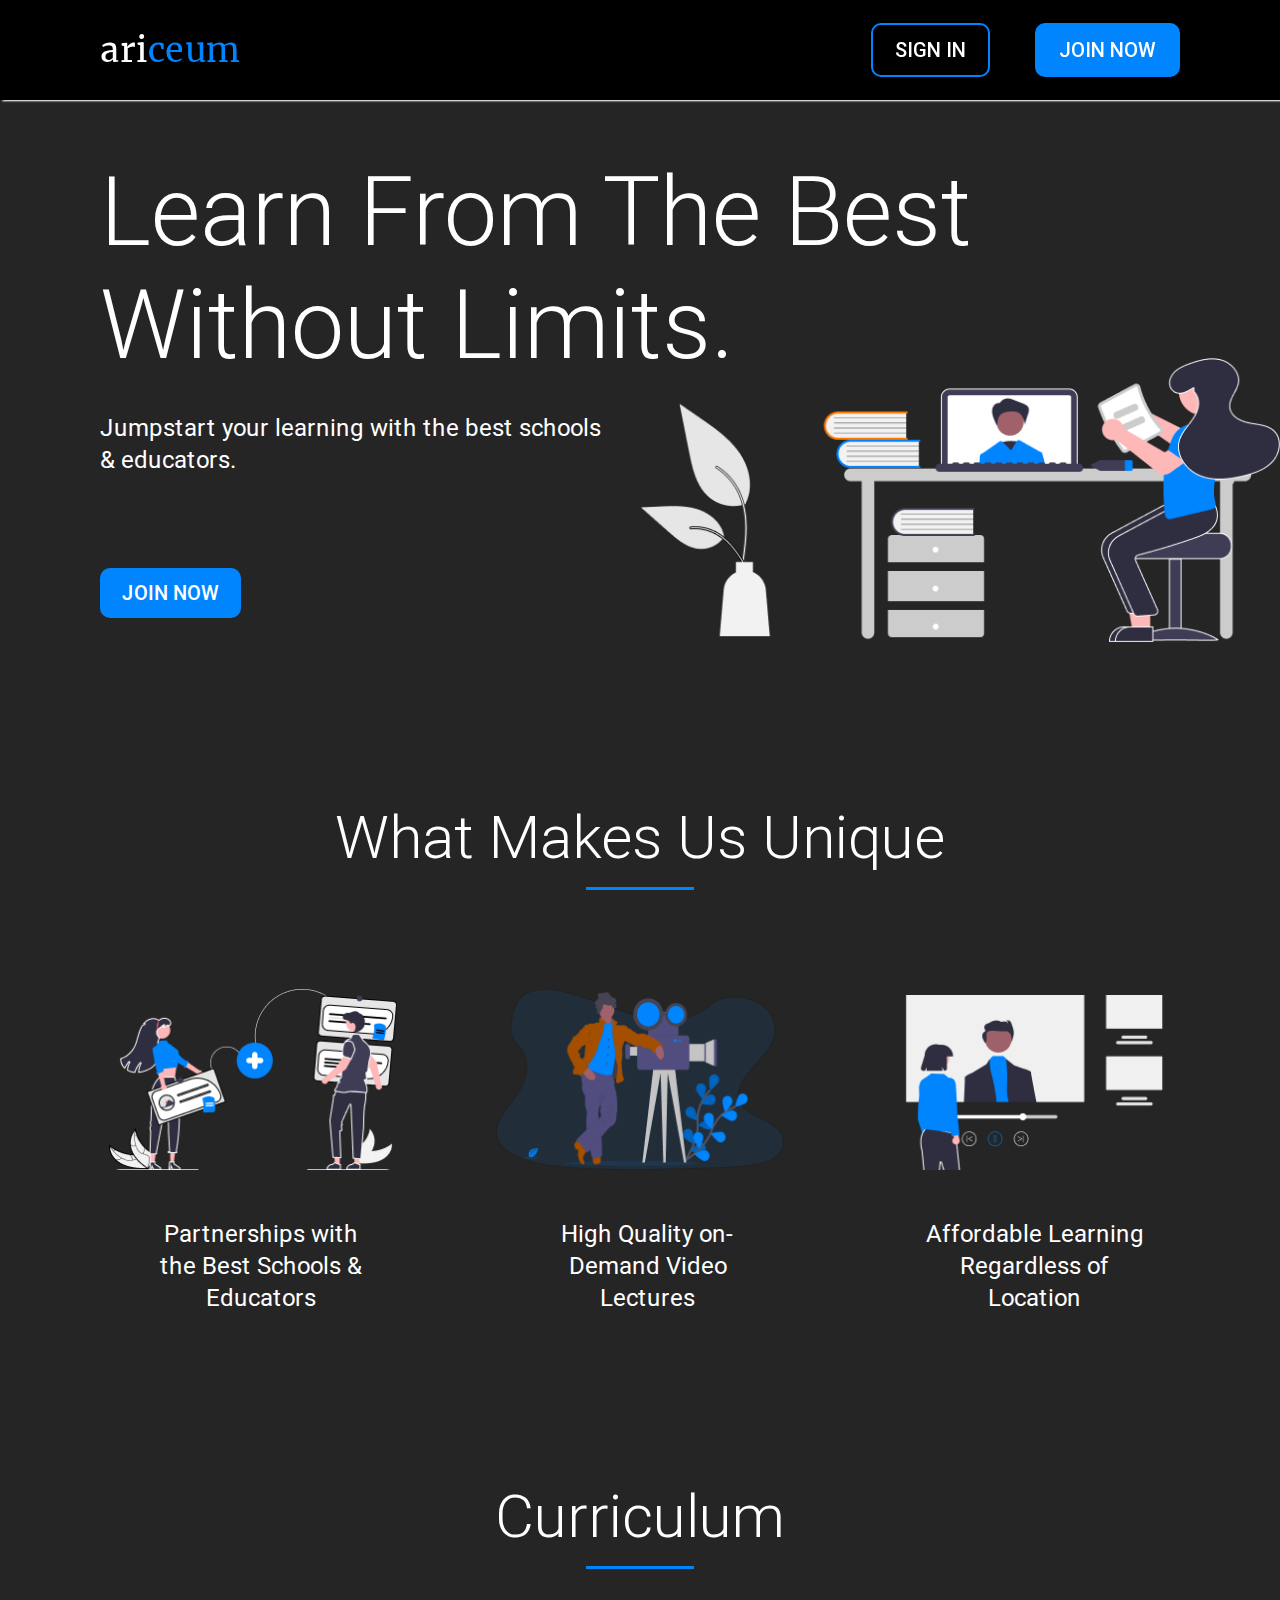
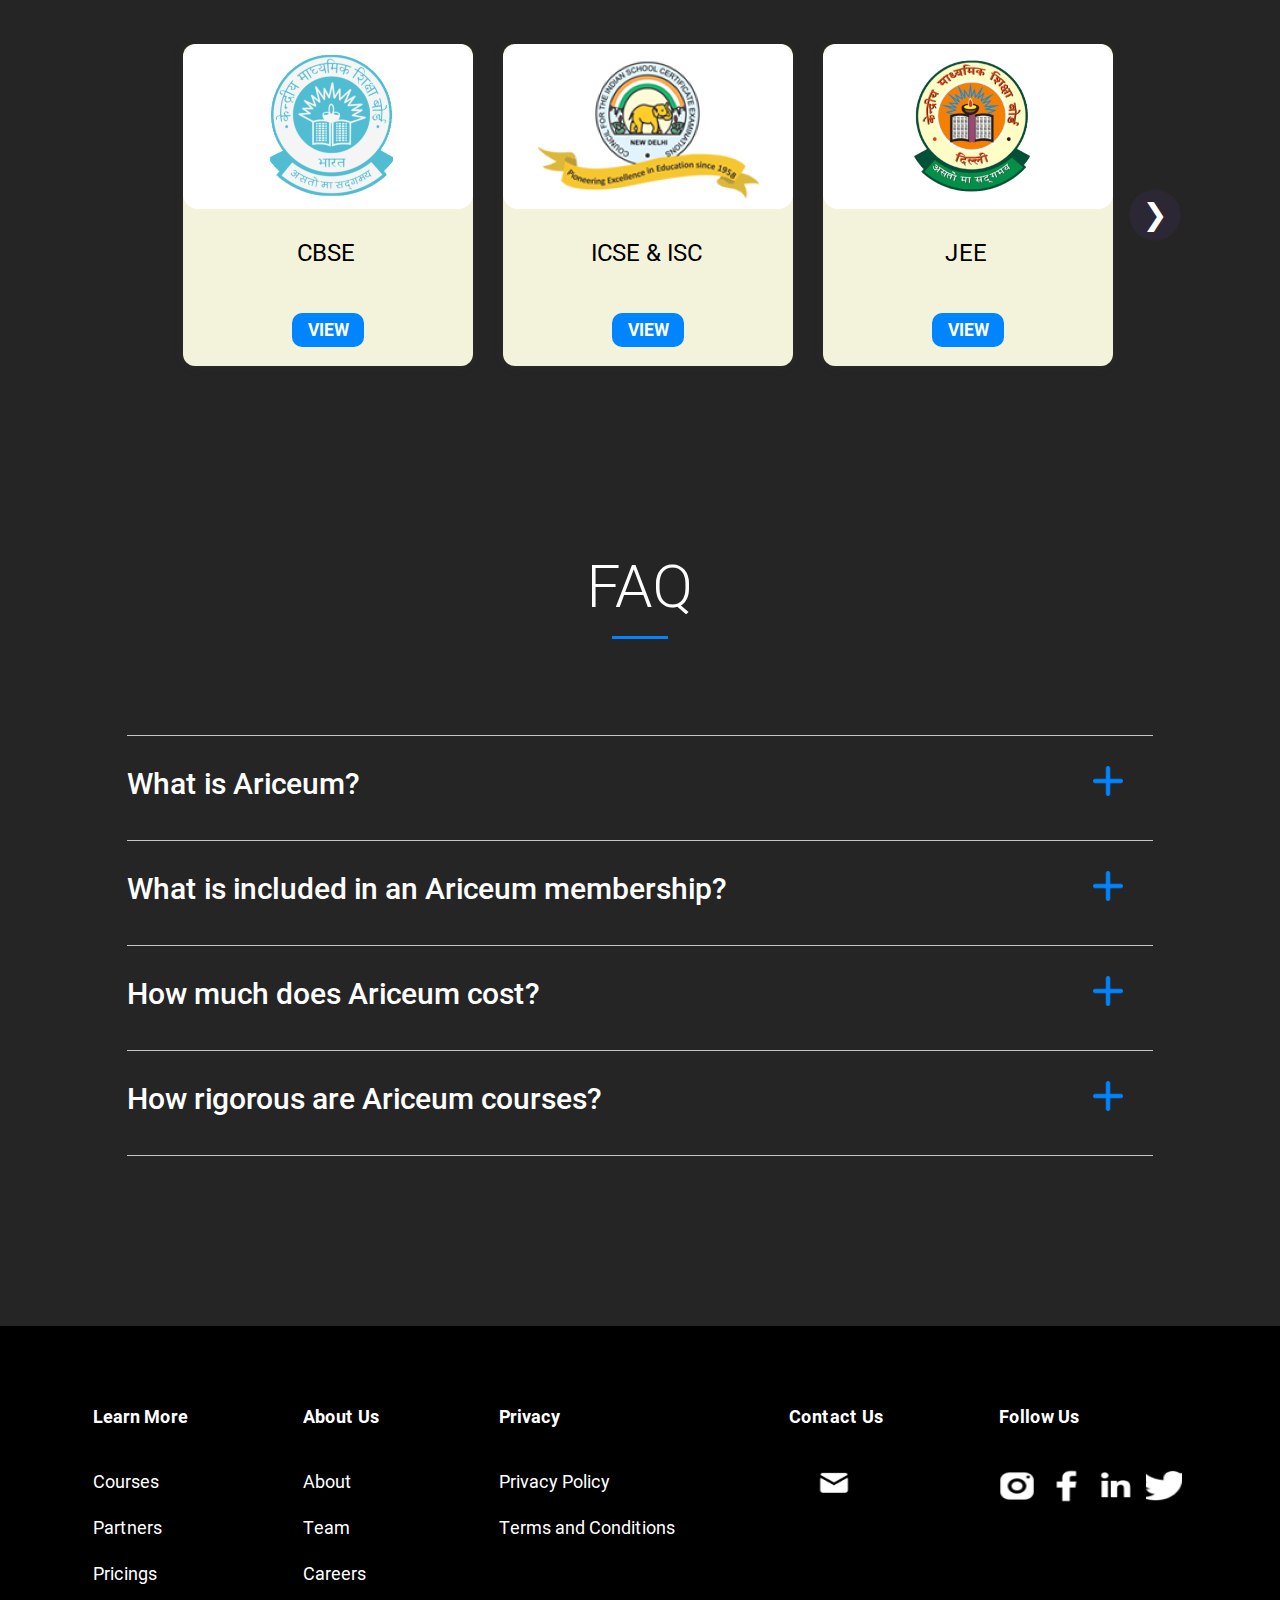
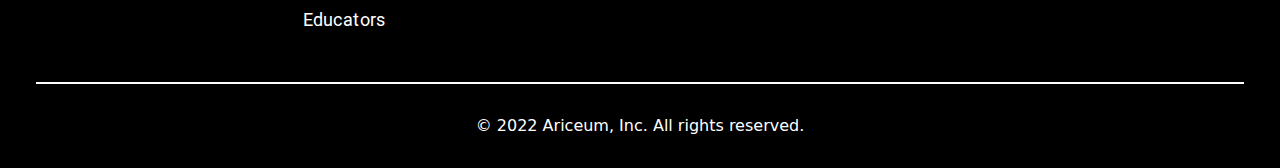
==== commit fb21b0bd: "AT-31 done. New design & code styles done. Except courses page." ====
--- a/index.html
+++ b/index.html
@@ -1 +1 @@
-<!doctype html><html lang="en"><head><meta charset="utf-8"/><link rel="icon" href="/favicon.ico"/><meta name="viewport" content="width=device-width,initial-scale=1"/><meta name="theme-color" content="#000000"/><meta name="description" content="Web site created using create-react-app"/><link rel="apple-touch-icon" href="/logo192.png"/><link rel="manifest" href="/manifest.json"/><title>Ariceum</title><script defer="defer" src="/static/js/main.09cca7a3.js"></script><link href="/static/css/main.b11ff10a.css" rel="stylesheet"></head><body><noscript>You need to enable JavaScript to run this app.</noscript><div id="root"></div></body></html>+<!doctype html><html lang="en"><head><meta charset="utf-8"/><link rel="icon" href="/favicon.ico"/><meta name="viewport" content="width=device-width,initial-scale=1"/><meta name="theme-color" content="#000000"/><meta name="description" content="Web site created using create-react-app"/><link rel="apple-touch-icon" href="/logo192.png"/><link rel="manifest" href="/manifest.json"/><title>Ariceum</title><script defer="defer" src="/static/js/main.d5f0c069.js"></script><link href="/static/css/main.80db139f.css" rel="stylesheet"></head><body><noscript>You need to enable JavaScript to run this app.</noscript><div id="root"></div></body></html>--- a/static/css/main.80db139f.css
+++ b/static/css/main.80db139f.css
@@ -0,0 +1,7 @@
+@charset "UTF-8";@font-face{font-family:Montserrat;font-style:normal;font-weight:300;src:url(/static/media/Montserrat-Light.02afb26fe72fcc052988.ttf) format("truetype")}@font-face{font-family:Montserrat;font-style:normal;font-weight:400;src:url(/static/media/Montserrat-Regular.3cd786652b8a2e9d41f2.ttf) format("truetype")}@font-face{font-family:Montserrat;font-style:normal;font-weight:700;src:url(/static/media/Montserrat-Bold.079ca05d3ded9bc107ab.ttf) format("truetype")}@font-face{font-family:Montserrat;font-style:normal;font-weight:800;src:url(/static/media/Montserrat-ExtraBold.1944c8d1a118759a4435.ttf) format("truetype")}@font-face{font-family:Merriweather;font-style:normal;font-weight:300;src:url(/static/media/Merriweather-Light.3637be79fa2ae611be9c.ttf) format("truetype")}@font-face{font-family:Merriweather;font-style:normal;font-weight:400;src:url(/static/media/Merriweather-Regular.55c73e48e04ec926ebfe.ttf) format("truetype")}@font-face{font-family:Merriweather;font-style:normal;font-weight:700;src:url(/static/media/Merriweather-Bold.7b45103bea0f9642b818.ttf) format("truetype")}@font-face{font-family:Roboto;font-style:normal;font-weight:300;src:url(/static/media/Roboto-Light.7cedccda2feb66b96d7a.ttf) format("truetype")}@font-face{font-family:Roboto;font-style:normal;font-weight:400;src:url(/static/media/Roboto-Regular.04b605aa85f24816e3e6.ttf) format("truetype")}@font-face{font-family:Roboto;font-style:normal;font-weight:500;src:url(/static/media/Roboto-Medium.987ab5111b87d67e6f6e.ttf) format("truetype")}@font-face{font-family:Roboto;font-style:normal;font-weight:700;src:url(/static/media/Roboto-Bold.29d0602f3c74d2be2107.ttf) format("truetype")}body{-webkit-font-smoothing:antialiased;-moz-osx-font-smoothing:grayscale;font-family:Montserrat,-apple-system,BlinkMacSystemFont,Segoe UI,Roboto,Oxygen,Ubuntu,Cantarell,Fira Sans,Droid Sans,Helvetica Neue,sans-serif}code{font-family:source-code-pro,Menlo,Monaco,Consolas,Courier New,monospace}.App{text-align:center}.App-logo{height:40vmin;pointer-events:none}@media (prefers-reduced-motion:no-preference){.App-logo{-webkit-animation:App-logo-spin 20s linear infinite;animation:App-logo-spin 20s linear infinite}}.App-header{align-items:center;background-color:#282c34;color:#fff;display:flex;flex-direction:column;font-size:calc(10px + 2vmin);justify-content:center;min-height:100vh}.App-link{color:#61dafb}@-webkit-keyframes App-logo-spin{0%{-webkit-transform:rotate(0deg);transform:rotate(0deg)}to{-webkit-transform:rotate(1turn);transform:rotate(1turn)}}@keyframes App-logo-spin{0%{-webkit-transform:rotate(0deg);transform:rotate(0deg)}to{-webkit-transform:rotate(1turn);transform:rotate(1turn)}}.hoverbtn:hover{background:#0085ff!important}.cp1{background-color:#252525;display:flex;justify-content:center;min-height:88vh}.cp1,.cp2{width:100%}.cp3{align-items:flex-start;justify-content:center;padding-right:10rem}.cp4{font-size:96px;font-weight:300;line-height:112.5px;padding-bottom:15px;padding-top:75px}.cp4,.cp5{color:#fff;font-family:Roboto;padding-left:5rem}.cp5{font-size:24px;font-weight:400;line-height:32px;margin:0;padding-bottom:76px}.cp6{background-color:#0085ff;color:#fff;font-family:Roboto;font-size:20px;font-weight:500;margin-left:5rem}.cp6:hover{-webkit-transform:scale(1.12);transform:scale(1.12)}@media (max-width:850px){.cp4 br{display:none}.cp4{font-size:3.5rem;padding-top:5rem}.cp4,.cp5{padding-left:0}.cp5{font-size:2rem}.cp6{margin-left:0}.cp3{padding-bottom:4rem;text-align:center}.cp1{min-height:0}.wu5{padding-left:16px;padding-right:16px}}.wu1{padding-top:150px}.wu1,.wu1ph{background-color:#252525;display:flex;justify-content:center;min-height:8vh;padding-bottom:0;width:100%}.wu1ph{padding-top:60px}.wu2{align-items:center;display:flex;flex-direction:column;max-width:103.125rem;width:100%}.wu3{color:#fff;font-family:Roboto;font-size:2.4rem;font-weight:300;margin-bottom:5px;text-align:center}.wu4{height:.2rem;width:6.75rem}.wu4,.wu4ph{background-color:#0085ff}.wu4ph{height:1px;width:33.75px}.wu5{display:flex;flex-wrap:wrap;justify-content:space-evenly;padding-top:4.65rem;width:100%}.wu6{border:1px solid #252525;border-radius:.75rem;margin:0 0 1.25rem;max-width:18vw;min-width:290px;padding:0}.wu7{max-width:100%}.wu6ph,.wu7{border-radius:.75rem}.wu6ph{border:1px solid #252525;margin:0 0 1.25rem;max-width:18vw;min-width:194px}.wu7ph{border-radius:.75rem;max-width:100%;padding-bottom:42px}.wu8{border-radius:.75rem;font-size:24px;font-weight:400;line-height:32px;padding:3rem 1.25rem .5rem 2.25rem}.wu8,.wu8ph{color:#fff;font-family:Roboto;text-align:center}.wu8ph{background-color:#252525;font-size:16px;line-height:18.75px;padding:0 16.7px 31.4px 16.7}.wu8ph,.wu9{font-weight:300}.wu9{-webkit-columns:#000;column-count:#000;font-family:Merriweather;font-size:.8rem;max-width:100%;padding:.5rem 1.25rem 1rem 2.25rem;text-align:left}.popup-content{background:#fff;border:1px solid #d7d7d7;margin:auto;padding:5px;width:50%}[role=tooltip].popup-content{border-radius:5px;box-shadow:0 0 3px rgba(0,0,0,.16);width:200px}.popup-overlay{background:rgba(0,0,0,.5)}[data-popup=tooltip].popup-overlay{background:transparent}.popup-arrow{stroke-width:2px;stroke:#d7d7d7;stroke-dasharray:30px;stroke-dashoffset:-54px;bottom:0;color:#fff;-webkit-filter:drop-shadow(0 -3px 3px rgba(0,0,0,.16));filter:drop-shadow(0 -3px 3px rgba(0,0,0,.16));left:0;right:0;top:0}.modalBackground{align-items:center;background:rgba(0,0,0,.7);display:flex;height:88vh;justify-content:center;left:0;position:absolute;top:78.5px;width:100%}@media (max-width:37.5rem){.modalBackground{top:0}}.modalContainer{height:40rem;overflow:scroll;overflow-x:hidden}.modalContainer,.modalContainernot{background-color:#fff;border-radius:12px;box-shadow:0 5px 15px rgba(0,0,0,.35);display:flex;flex-direction:column;margin-bottom:5px;padding:5px;width:35rem}.modalContainernot{height:6rem}.modalContainer .title{display:inline-block;text-align:center}.titleCloseBtn{display:flex;justify-content:flex-end}.titleCloseBtn button{background-color:transparent;border:none;cursor:pointer;font-size:25px}.modalContainer .body,.modalContainernot .bodynot{align-items:center;display:flex;flex:50% 1;font-size:1.7rem;justify-content:center;text-align:center}.modalContainernot .bodynot{visibility:hidden}.modalContainer .footer{align-items:center;display:flex;flex:20% 1;justify-content:center}.modalContainer .footer button{background-color:#6495ed;border:none;border-radius:8px;color:#fff;cursor:pointer;font-size:20px;height:45px;margin:10px;width:150px}.signupheading,.signupheadingnot{font-size:1.2rem;font-weight:400}.signupheadingnot{visibility:hidden}.googleimgnot{visibility:hidden}.fbimgnot{visibility:hidden}.userheading,.userheadingnot{font-size:1.2rem}.userheadingnot{visibility:hidden}.termstext,.termstextnot{font-family:Merriweather;font-size:.7rem;margin-top:2rem}.termstextnot{visibility:hidden}.modalBackground1{align-items:center;display:flex;height:88vh;justify-content:center;left:0;position:absolute;top:0;width:100%}.modalContainer1{height:40rem;overflow:scroll;overflow-x:hidden}.modalContainer1,.modalContainernot1{background-color:#fff;border-radius:12px;box-shadow:0 5px 15px rgba(0,0,0,.35);display:flex;flex-direction:column;margin-bottom:5px;padding:5px;width:35rem}.modalContainernot1{height:6rem}.modalContainer1 .title1{display:inline-block;text-align:center}.titleCloseBtn1{display:flex;justify-content:flex-end}.titleCloseBtn1 button{background-color:transparent;border:none;cursor:pointer;font-size:25px}.modalContainer1 .body1{flex:50% 1;font-size:1.7rem;text-align:center}.modalContainer1 .body1,.modalContainer1 .footer1{align-items:center;display:flex;justify-content:center}.modalContainer1 .footer1{flex:20% 1}.modalContainer1 .footer1 button{background-color:#6495ed;border:none;border-radius:8px;color:#fff;cursor:pointer;font-size:20px;height:45px;margin:10px;width:150px}#cancelBtn{background-color:crimson}.carousel .control-arrow,.carousel.carousel-slider .control-arrow{background:none;border:0;cursor:pointer;filter:alpha(opacity=40);font-size:32px;opacity:.4;position:absolute;top:20px;transition:all .25s ease-in;z-index:2}.carousel .control-arrow:focus,.carousel .control-arrow:hover{filter:alpha(opacity=100);opacity:1}.carousel .control-arrow:before,.carousel.carousel-slider .control-arrow:before{border-bottom:8px solid transparent;border-top:8px solid transparent;content:"";display:inline-block;margin:0 5px}.carousel .control-disabled.control-arrow{cursor:inherit;display:none;filter:alpha(opacity=0);opacity:0}.carousel .control-prev.control-arrow{left:0}.carousel .control-prev.control-arrow:before{border-right:8px solid #fff}.carousel .control-next.control-arrow{right:0}.carousel .control-next.control-arrow:before{border-left:8px solid #fff}.carousel-root{outline:none}.carousel{width:100%}.carousel *{box-sizing:border-box}.carousel img{display:inline-block;pointer-events:none;width:100%}.carousel .carousel{position:relative}.carousel .control-arrow{background:none;border:0;font-size:18px;margin-top:-13px;outline:0;top:50%}.carousel .thumbs-wrapper{margin:20px;overflow:hidden}.carousel .thumbs{list-style:none;position:relative;-webkit-transform:translateZ(0);transform:translateZ(0);transition:all .15s ease-in;white-space:nowrap}.carousel .thumb{border:3px solid #fff;display:inline-block;margin-right:6px;overflow:hidden;padding:2px;transition:border .15s ease-in;white-space:nowrap}.carousel .thumb:focus{border:3px solid #ccc;outline:none}.carousel .thumb.selected,.carousel .thumb:hover{border:3px solid #333}.carousel .thumb img{vertical-align:top}.carousel.carousel-slider{margin:0;overflow:hidden;position:relative}.carousel.carousel-slider .control-arrow{bottom:0;color:#fff;font-size:26px;margin-top:0;padding:5px;top:0}.carousel.carousel-slider .control-arrow:hover{background:rgba(0,0,0,.2)}.carousel .slider-wrapper{margin:auto;overflow:hidden;transition:height .15s ease-in;width:100%}.carousel .slider-wrapper.axis-horizontal .slider{-ms-box-orient:horizontal;display:-moz-flex;display:flex}.carousel .slider-wrapper.axis-horizontal .slider .slide{flex-direction:column;flex-flow:column}.carousel .slider-wrapper.axis-vertical{-ms-box-orient:horizontal;display:-moz-flex;display:flex}.carousel .slider-wrapper.axis-vertical .slider{flex-direction:column}.carousel .slider{list-style:none;margin:0;padding:0;position:relative;width:100%}.carousel .slider.animated{transition:all .35s ease-in-out}.carousel .slide{margin:0;min-width:100%;position:relative;text-align:center}.carousel .slide img{border:0;vertical-align:top;width:100%}.carousel .slide iframe{border:0;display:inline-block;margin:0 40px 40px;width:calc(100% - 80px)}.carousel .slide .legend{background:#000;border-radius:10px;bottom:40px;color:#fff;font-size:12px;left:50%;margin-left:-45%;opacity:.25;padding:10px;position:absolute;text-align:center;transition:all .5s ease-in-out;transition:opacity .35s ease-in-out;width:90%}.carousel .control-dots{bottom:0;margin:10px 0;padding:0;position:absolute;text-align:center;width:100%;z-index:1}@media (min-width:960px){.carousel .control-dots{bottom:0}}.carousel .control-dots .dot{background:#fff;border-radius:50%;box-shadow:1px 1px 2px rgba(0,0,0,.9);cursor:pointer;display:inline-block;filter:alpha(opacity=30);height:8px;margin:0 8px;opacity:.3;transition:opacity .25s ease-in;width:8px}.carousel .control-dots .dot.selected,.carousel .control-dots .dot:hover{filter:alpha(opacity=100);opacity:1}.carousel .carousel-status{color:#fff;font-size:10px;padding:5px;position:absolute;right:0;text-shadow:1px 1px 1px rgba(0,0,0,.9);top:0}.carousel:hover .slide .legend{opacity:1}.cstyle{background-color:#c4c4c4;border:.3rem solid #fff;border-radius:50%;height:8.125rem;width:8.125rem}@media (max-width:37.5rem){.cstyle{height:5rem;width:5rem}}button.rec-dot{background-color:#c1d9f5;border-radius:10%;box-shadow:0 0 1px 1px #c1d9f5}button.rec-dot:active,button.rec-dot:focus,button.rec-dot:hover{box-shadow:0 0 1px 3px #0051b0}.rec.rec-arrow{border-radius:50%;color:#fff;font-size:30px}.rec.rec-arrow:hover{background-color:#0051b0;border-radius:50%}.rec.rec-arrow:disabled,button.rec-dot{visibility:hidden}.cd1{background-color:#f3f3db;box-shadow:0 0 .625rem .0625rem hsla(0,0%,39%,.1);margin:0 0 1.25rem 1rem;padding:0;width:290px}.cd1,.cd2{border-radius:.75rem}.cd2{max-width:100%}.cd3{color:#000;font-family:Roboto;font-size:24px;font-weight:400;line-height:3.5rem;padding:1rem 1.25rem .5rem 1rem;text-align:center}.cd4{font-weight:400;padding:.5rem 1.25rem 1rem 2.25rem}.cd4,.cd5{color:#000;font-family:Merriweather;font-size:.8rem;max-width:100%;text-align:center}.cd5{font-weight:300}.cd6{background-color:#0085ff;border:none!important;border-radius:.625rem;color:#fff;font-family:Roboto;font-size:17.44px;font-weight:700;padding:.225rem .975rem}@media (max-width:800px){.cd1{width:195px}.cd3{font-size:14px;font-weight:300;line-height:0px;margin-top:15px}.cd6{cursor:pointer;font-size:11.5px;padding:10px 20px}}/*!
+ * Bootstrap v5.1.3 (https://getbootstrap.com/)
+ * Copyright 2011-2021 The Bootstrap Authors
+ * Copyright 2011-2021 Twitter, Inc.
+ * Licensed under MIT (https://github.com/twbs/bootstrap/blob/main/LICENSE)
+ */:root{--bs-blue:#0d6efd;--bs-indigo:#6610f2;--bs-purple:#6f42c1;--bs-pink:#d63384;--bs-red:#dc3545;--bs-orange:#fd7e14;--bs-yellow:#ffc107;--bs-green:#198754;--bs-teal:#20c997;--bs-cyan:#0dcaf0;--bs-white:#fff;--bs-gray:#6c757d;--bs-gray-dark:#343a40;--bs-gray-100:#f8f9fa;--bs-gray-200:#e9ecef;--bs-gray-300:#dee2e6;--bs-gray-400:#ced4da;--bs-gray-500:#adb5bd;--bs-gray-600:#6c757d;--bs-gray-700:#495057;--bs-gray-800:#343a40;--bs-gray-900:#212529;--bs-primary:#0d6efd;--bs-secondary:#6c757d;--bs-success:#198754;--bs-info:#0dcaf0;--bs-warning:#ffc107;--bs-danger:#dc3545;--bs-light:#f8f9fa;--bs-dark:#212529;--bs-primary-rgb:13,110,253;--bs-secondary-rgb:108,117,125;--bs-success-rgb:25,135,84;--bs-info-rgb:13,202,240;--bs-warning-rgb:255,193,7;--bs-danger-rgb:220,53,69;--bs-light-rgb:248,249,250;--bs-dark-rgb:33,37,41;--bs-white-rgb:255,255,255;--bs-black-rgb:0,0,0;--bs-body-color-rgb:33,37,41;--bs-body-bg-rgb:255,255,255;--bs-font-sans-serif:system-ui,-apple-system,"Segoe UI",Roboto,"Helvetica Neue",Arial,"Noto Sans","Liberation Sans",sans-serif,"Apple Color Emoji","Segoe UI Emoji","Segoe UI Symbol","Noto Color Emoji";--bs-font-monospace:SFMono-Regular,Menlo,Monaco,Consolas,"Liberation Mono","Courier New",monospace;--bs-gradient:linear-gradient(180deg,hsla(0,0%,100%,.15),hsla(0,0%,100%,0));--bs-body-font-family:var(--bs-font-sans-serif);--bs-body-font-size:1rem;--bs-body-font-weight:400;--bs-body-line-height:1.5;--bs-body-color:#212529;--bs-body-bg:#fff}*,:after,:before{box-sizing:border-box}@media (prefers-reduced-motion:no-preference){:root{scroll-behavior:smooth}}body{-webkit-text-size-adjust:100%;-webkit-tap-highlight-color:transparent;background-color:#fff;background-color:var(--bs-body-bg);color:#212529;color:var(--bs-body-color);font-family:system-ui,-apple-system,Segoe UI,Roboto,Helvetica Neue,Arial,Noto Sans,Liberation Sans,sans-serif,Apple Color Emoji,Segoe UI Emoji,Segoe UI Symbol,Noto Color Emoji;font-family:var(--bs-body-font-family);font-size:1rem;font-size:var(--bs-body-font-size);font-weight:400;font-weight:var(--bs-body-font-weight);line-height:1.5;line-height:var(--bs-body-line-height);margin:0;text-align:var(--bs-body-text-align)}hr{background-color:currentColor;border:0;color:inherit;margin:1rem 0;opacity:.25}hr:not([size]){height:1px}.h1,.h2,.h3,.h4,.h5,.h6,h1,h2,h3,h4,h5,h6{font-weight:500;line-height:1.2;margin-bottom:.5rem;margin-top:0}.h1,h1{font-size:calc(1.375rem + 1.5vw)}@media (min-width:1200px){.h1,h1{font-size:2.5rem}}.h2,h2{font-size:calc(1.325rem + .9vw)}@media (min-width:1200px){.h2,h2{font-size:2rem}}.h3,h3{font-size:calc(1.3rem + .6vw)}@media (min-width:1200px){.h3,h3{font-size:1.75rem}}.h4,h4{font-size:calc(1.275rem + .3vw)}@media (min-width:1200px){.h4,h4{font-size:1.5rem}}.h5,h5{font-size:1.25rem}.h6,h6{font-size:1rem}p{margin-bottom:1rem;margin-top:0}abbr[data-bs-original-title],abbr[title]{cursor:help;-webkit-text-decoration:underline dotted;text-decoration:underline dotted;-webkit-text-decoration-skip-ink:none;text-decoration-skip-ink:none}address{font-style:normal;line-height:inherit;margin-bottom:1rem}ol,ul{padding-left:2rem}dl,ol,ul{margin-bottom:1rem;margin-top:0}ol ol,ol ul,ul ol,ul ul{margin-bottom:0}dt{font-weight:700}dd{margin-bottom:.5rem;margin-left:0}blockquote{margin:0 0 1rem}b,strong{font-weight:bolder}.small,small{font-size:.875em}.mark,mark{background-color:#fcf8e3;padding:.2em}sub,sup{font-size:.75em;line-height:0;position:relative;vertical-align:baseline}sub{bottom:-.25em}sup{top:-.5em}a{color:#0d6efd;text-decoration:underline}a:hover{color:#0a58ca}a:not([href]):not([class]),a:not([href]):not([class]):hover{color:inherit;text-decoration:none}code,kbd,pre,samp{direction:ltr;font-family:SFMono-Regular,Menlo,Monaco,Consolas,Liberation Mono,Courier New,monospace;font-family:var(--bs-font-monospace);font-size:1em;unicode-bidi:bidi-override}pre{display:block;font-size:.875em;margin-bottom:1rem;margin-top:0;overflow:auto}pre code{color:inherit;font-size:inherit;word-break:normal}code{word-wrap:break-word;color:#d63384;font-size:.875em}a>code{color:inherit}kbd{background-color:#212529;border-radius:.2rem;color:#fff;font-size:.875em;padding:.2rem .4rem}kbd kbd{font-size:1em;font-weight:700;padding:0}figure{margin:0 0 1rem}img,svg{vertical-align:middle}table{border-collapse:collapse;caption-side:bottom}caption{color:#6c757d;padding-bottom:.5rem;padding-top:.5rem;text-align:left}th{text-align:inherit;text-align:-webkit-match-parent}tbody,td,tfoot,th,thead,tr{border:0 solid;border-color:inherit}label{display:inline-block}button{border-radius:0}button:focus:not(:focus-visible){outline:0}button,input,optgroup,select,textarea{font-family:inherit;font-size:inherit;line-height:inherit;margin:0}button,select{text-transform:none}[role=button]{cursor:pointer}select{word-wrap:normal}select:disabled{opacity:1}[list]::-webkit-calendar-picker-indicator{display:none}[type=button],[type=reset],[type=submit],button{-webkit-appearance:button}[type=button]:not(:disabled),[type=reset]:not(:disabled),[type=submit]:not(:disabled),button:not(:disabled){cursor:pointer}::-moz-focus-inner{border-style:none;padding:0}textarea{resize:vertical}fieldset{border:0;margin:0;min-width:0;padding:0}legend{float:left;font-size:calc(1.275rem + .3vw);line-height:inherit;margin-bottom:.5rem;padding:0;width:100%}@media (min-width:1200px){legend{font-size:1.5rem}}legend+*{clear:left}::-webkit-datetime-edit-day-field,::-webkit-datetime-edit-fields-wrapper,::-webkit-datetime-edit-hour-field,::-webkit-datetime-edit-minute,::-webkit-datetime-edit-month-field,::-webkit-datetime-edit-text,::-webkit-datetime-edit-year-field{padding:0}::-webkit-inner-spin-button{height:auto}[type=search]{-webkit-appearance:textfield;outline-offset:-2px}::-webkit-search-decoration{-webkit-appearance:none}::-webkit-color-swatch-wrapper{padding:0}::file-selector-button{font:inherit}::-webkit-file-upload-button{-webkit-appearance:button;font:inherit}output{display:inline-block}iframe{border:0}summary{cursor:pointer;display:list-item}progress{vertical-align:baseline}[hidden]{display:none!important}.lead{font-size:1.25rem;font-weight:300}.display-1{font-size:calc(1.625rem + 4.5vw);font-weight:300;line-height:1.2}@media (min-width:1200px){.display-1{font-size:5rem}}.display-2{font-size:calc(1.575rem + 3.9vw);font-weight:300;line-height:1.2}@media (min-width:1200px){.display-2{font-size:4.5rem}}.display-3{font-size:calc(1.525rem + 3.3vw);font-weight:300;line-height:1.2}@media (min-width:1200px){.display-3{font-size:4rem}}.display-4{font-size:calc(1.475rem + 2.7vw);font-weight:300;line-height:1.2}@media (min-width:1200px){.display-4{font-size:3.5rem}}.display-5{font-size:calc(1.425rem + 2.1vw);font-weight:300;line-height:1.2}@media (min-width:1200px){.display-5{font-size:3rem}}.display-6{font-size:calc(1.375rem + 1.5vw);font-weight:300;line-height:1.2}@media (min-width:1200px){.display-6{font-size:2.5rem}}.list-inline,.list-unstyled{list-style:none;padding-left:0}.list-inline-item{display:inline-block}.list-inline-item:not(:last-child){margin-right:.5rem}.initialism{font-size:.875em;text-transform:uppercase}.blockquote{font-size:1.25rem;margin-bottom:1rem}.blockquote>:last-child{margin-bottom:0}.blockquote-footer{color:#6c757d;font-size:.875em;margin-bottom:1rem;margin-top:-1rem}.blockquote-footer:before{content:"— "}.img-fluid,.img-thumbnail{height:auto;max-width:100%}.img-thumbnail{background-color:#fff;border:1px solid #dee2e6;border-radius:.25rem;padding:.25rem}.figure{display:inline-block}.figure-img{line-height:1;margin-bottom:.5rem}.figure-caption{color:#6c757d;font-size:.875em}.container,.container-fluid,.container-lg,.container-md,.container-sm,.container-xl,.container-xxl{margin-left:auto;margin-right:auto;padding-left:.75rem;padding-left:var(--bs-gutter-x,.75rem);padding-right:.75rem;padding-right:var(--bs-gutter-x,.75rem);width:100%}@media (min-width:576px){.container,.container-sm{max-width:540px}}@media (min-width:768px){.container,.container-md,.container-sm{max-width:720px}}@media (min-width:992px){.container,.container-lg,.container-md,.container-sm{max-width:960px}}@media (min-width:1200px){.container,.container-lg,.container-md,.container-sm,.container-xl{max-width:1140px}}@media (min-width:1400px){.container,.container-lg,.container-md,.container-sm,.container-xl,.container-xxl{max-width:1320px}}.row{--bs-gutter-x:1.5rem;--bs-gutter-y:0;display:flex;flex-wrap:wrap;margin-left:calc(var(--bs-gutter-x)*-.5);margin-right:calc(var(--bs-gutter-x)*-.5);margin-top:calc(var(--bs-gutter-y)*-1)}.row>*{flex-shrink:0;margin-top:var(--bs-gutter-y);max-width:100%;padding-left:calc(var(--bs-gutter-x)*.5);padding-right:calc(var(--bs-gutter-x)*.5);width:100%}.col{flex:1 0}.row-cols-auto>*{flex:0 0 auto;width:auto}.row-cols-1>*{flex:0 0 auto;width:100%}.row-cols-2>*{flex:0 0 auto;width:50%}.row-cols-3>*{flex:0 0 auto;width:33.3333333333%}.row-cols-4>*{flex:0 0 auto;width:25%}.row-cols-5>*{flex:0 0 auto;width:20%}.row-cols-6>*{flex:0 0 auto;width:16.6666666667%}.col-auto{flex:0 0 auto;width:auto}.col-1{flex:0 0 auto;width:8.33333333%}.col-2{flex:0 0 auto;width:16.66666667%}.col-3{flex:0 0 auto;width:25%}.col-4{flex:0 0 auto;width:33.33333333%}.col-5{flex:0 0 auto;width:41.66666667%}.col-6{flex:0 0 auto;width:50%}.col-7{flex:0 0 auto;width:58.33333333%}.col-8{flex:0 0 auto;width:66.66666667%}.col-9{flex:0 0 auto;width:75%}.col-10{flex:0 0 auto;width:83.33333333%}.col-11{flex:0 0 auto;width:91.66666667%}.col-12{flex:0 0 auto;width:100%}.offset-1{margin-left:8.33333333%}.offset-2{margin-left:16.66666667%}.offset-3{margin-left:25%}.offset-4{margin-left:33.33333333%}.offset-5{margin-left:41.66666667%}.offset-6{margin-left:50%}.offset-7{margin-left:58.33333333%}.offset-8{margin-left:66.66666667%}.offset-9{margin-left:75%}.offset-10{margin-left:83.33333333%}.offset-11{margin-left:91.66666667%}.g-0,.gx-0{--bs-gutter-x:0}.g-0,.gy-0{--bs-gutter-y:0}.g-1,.gx-1{--bs-gutter-x:0.25rem}.g-1,.gy-1{--bs-gutter-y:0.25rem}.g-2,.gx-2{--bs-gutter-x:0.5rem}.g-2,.gy-2{--bs-gutter-y:0.5rem}.g-3,.gx-3{--bs-gutter-x:1rem}.g-3,.gy-3{--bs-gutter-y:1rem}.g-4,.gx-4{--bs-gutter-x:1.5rem}.g-4,.gy-4{--bs-gutter-y:1.5rem}.g-5,.gx-5{--bs-gutter-x:3rem}.g-5,.gy-5{--bs-gutter-y:3rem}@media (min-width:576px){.col-sm{flex:1 0}.row-cols-sm-auto>*{flex:0 0 auto;width:auto}.row-cols-sm-1>*{flex:0 0 auto;width:100%}.row-cols-sm-2>*{flex:0 0 auto;width:50%}.row-cols-sm-3>*{flex:0 0 auto;width:33.3333333333%}.row-cols-sm-4>*{flex:0 0 auto;width:25%}.row-cols-sm-5>*{flex:0 0 auto;width:20%}.row-cols-sm-6>*{flex:0 0 auto;width:16.6666666667%}.col-sm-auto{flex:0 0 auto;width:auto}.col-sm-1{flex:0 0 auto;width:8.33333333%}.col-sm-2{flex:0 0 auto;width:16.66666667%}.col-sm-3{flex:0 0 auto;width:25%}.col-sm-4{flex:0 0 auto;width:33.33333333%}.col-sm-5{flex:0 0 auto;width:41.66666667%}.col-sm-6{flex:0 0 auto;width:50%}.col-sm-7{flex:0 0 auto;width:58.33333333%}.col-sm-8{flex:0 0 auto;width:66.66666667%}.col-sm-9{flex:0 0 auto;width:75%}.col-sm-10{flex:0 0 auto;width:83.33333333%}.col-sm-11{flex:0 0 auto;width:91.66666667%}.col-sm-12{flex:0 0 auto;width:100%}.offset-sm-0{margin-left:0}.offset-sm-1{margin-left:8.33333333%}.offset-sm-2{margin-left:16.66666667%}.offset-sm-3{margin-left:25%}.offset-sm-4{margin-left:33.33333333%}.offset-sm-5{margin-left:41.66666667%}.offset-sm-6{margin-left:50%}.offset-sm-7{margin-left:58.33333333%}.offset-sm-8{margin-left:66.66666667%}.offset-sm-9{margin-left:75%}.offset-sm-10{margin-left:83.33333333%}.offset-sm-11{margin-left:91.66666667%}.g-sm-0,.gx-sm-0{--bs-gutter-x:0}.g-sm-0,.gy-sm-0{--bs-gutter-y:0}.g-sm-1,.gx-sm-1{--bs-gutter-x:0.25rem}.g-sm-1,.gy-sm-1{--bs-gutter-y:0.25rem}.g-sm-2,.gx-sm-2{--bs-gutter-x:0.5rem}.g-sm-2,.gy-sm-2{--bs-gutter-y:0.5rem}.g-sm-3,.gx-sm-3{--bs-gutter-x:1rem}.g-sm-3,.gy-sm-3{--bs-gutter-y:1rem}.g-sm-4,.gx-sm-4{--bs-gutter-x:1.5rem}.g-sm-4,.gy-sm-4{--bs-gutter-y:1.5rem}.g-sm-5,.gx-sm-5{--bs-gutter-x:3rem}.g-sm-5,.gy-sm-5{--bs-gutter-y:3rem}}@media (min-width:768px){.col-md{flex:1 0}.row-cols-md-auto>*{flex:0 0 auto;width:auto}.row-cols-md-1>*{flex:0 0 auto;width:100%}.row-cols-md-2>*{flex:0 0 auto;width:50%}.row-cols-md-3>*{flex:0 0 auto;width:33.3333333333%}.row-cols-md-4>*{flex:0 0 auto;width:25%}.row-cols-md-5>*{flex:0 0 auto;width:20%}.row-cols-md-6>*{flex:0 0 auto;width:16.6666666667%}.col-md-auto{flex:0 0 auto;width:auto}.col-md-1{flex:0 0 auto;width:8.33333333%}.col-md-2{flex:0 0 auto;width:16.66666667%}.col-md-3{flex:0 0 auto;width:25%}.col-md-4{flex:0 0 auto;width:33.33333333%}.col-md-5{flex:0 0 auto;width:41.66666667%}.col-md-6{flex:0 0 auto;width:50%}.col-md-7{flex:0 0 auto;width:58.33333333%}.col-md-8{flex:0 0 auto;width:66.66666667%}.col-md-9{flex:0 0 auto;width:75%}.col-md-10{flex:0 0 auto;width:83.33333333%}.col-md-11{flex:0 0 auto;width:91.66666667%}.col-md-12{flex:0 0 auto;width:100%}.offset-md-0{margin-left:0}.offset-md-1{margin-left:8.33333333%}.offset-md-2{margin-left:16.66666667%}.offset-md-3{margin-left:25%}.offset-md-4{margin-left:33.33333333%}.offset-md-5{margin-left:41.66666667%}.offset-md-6{margin-left:50%}.offset-md-7{margin-left:58.33333333%}.offset-md-8{margin-left:66.66666667%}.offset-md-9{margin-left:75%}.offset-md-10{margin-left:83.33333333%}.offset-md-11{margin-left:91.66666667%}.g-md-0,.gx-md-0{--bs-gutter-x:0}.g-md-0,.gy-md-0{--bs-gutter-y:0}.g-md-1,.gx-md-1{--bs-gutter-x:0.25rem}.g-md-1,.gy-md-1{--bs-gutter-y:0.25rem}.g-md-2,.gx-md-2{--bs-gutter-x:0.5rem}.g-md-2,.gy-md-2{--bs-gutter-y:0.5rem}.g-md-3,.gx-md-3{--bs-gutter-x:1rem}.g-md-3,.gy-md-3{--bs-gutter-y:1rem}.g-md-4,.gx-md-4{--bs-gutter-x:1.5rem}.g-md-4,.gy-md-4{--bs-gutter-y:1.5rem}.g-md-5,.gx-md-5{--bs-gutter-x:3rem}.g-md-5,.gy-md-5{--bs-gutter-y:3rem}}@media (min-width:992px){.col-lg{flex:1 0}.row-cols-lg-auto>*{flex:0 0 auto;width:auto}.row-cols-lg-1>*{flex:0 0 auto;width:100%}.row-cols-lg-2>*{flex:0 0 auto;width:50%}.row-cols-lg-3>*{flex:0 0 auto;width:33.3333333333%}.row-cols-lg-4>*{flex:0 0 auto;width:25%}.row-cols-lg-5>*{flex:0 0 auto;width:20%}.row-cols-lg-6>*{flex:0 0 auto;width:16.6666666667%}.col-lg-auto{flex:0 0 auto;width:auto}.col-lg-1{flex:0 0 auto;width:8.33333333%}.col-lg-2{flex:0 0 auto;width:16.66666667%}.col-lg-3{flex:0 0 auto;width:25%}.col-lg-4{flex:0 0 auto;width:33.33333333%}.col-lg-5{flex:0 0 auto;width:41.66666667%}.col-lg-6{flex:0 0 auto;width:50%}.col-lg-7{flex:0 0 auto;width:58.33333333%}.col-lg-8{flex:0 0 auto;width:66.66666667%}.col-lg-9{flex:0 0 auto;width:75%}.col-lg-10{flex:0 0 auto;width:83.33333333%}.col-lg-11{flex:0 0 auto;width:91.66666667%}.col-lg-12{flex:0 0 auto;width:100%}.offset-lg-0{margin-left:0}.offset-lg-1{margin-left:8.33333333%}.offset-lg-2{margin-left:16.66666667%}.offset-lg-3{margin-left:25%}.offset-lg-4{margin-left:33.33333333%}.offset-lg-5{margin-left:41.66666667%}.offset-lg-6{margin-left:50%}.offset-lg-7{margin-left:58.33333333%}.offset-lg-8{margin-left:66.66666667%}.offset-lg-9{margin-left:75%}.offset-lg-10{margin-left:83.33333333%}.offset-lg-11{margin-left:91.66666667%}.g-lg-0,.gx-lg-0{--bs-gutter-x:0}.g-lg-0,.gy-lg-0{--bs-gutter-y:0}.g-lg-1,.gx-lg-1{--bs-gutter-x:0.25rem}.g-lg-1,.gy-lg-1{--bs-gutter-y:0.25rem}.g-lg-2,.gx-lg-2{--bs-gutter-x:0.5rem}.g-lg-2,.gy-lg-2{--bs-gutter-y:0.5rem}.g-lg-3,.gx-lg-3{--bs-gutter-x:1rem}.g-lg-3,.gy-lg-3{--bs-gutter-y:1rem}.g-lg-4,.gx-lg-4{--bs-gutter-x:1.5rem}.g-lg-4,.gy-lg-4{--bs-gutter-y:1.5rem}.g-lg-5,.gx-lg-5{--bs-gutter-x:3rem}.g-lg-5,.gy-lg-5{--bs-gutter-y:3rem}}@media (min-width:1200px){.col-xl{flex:1 0}.row-cols-xl-auto>*{flex:0 0 auto;width:auto}.row-cols-xl-1>*{flex:0 0 auto;width:100%}.row-cols-xl-2>*{flex:0 0 auto;width:50%}.row-cols-xl-3>*{flex:0 0 auto;width:33.3333333333%}.row-cols-xl-4>*{flex:0 0 auto;width:25%}.row-cols-xl-5>*{flex:0 0 auto;width:20%}.row-cols-xl-6>*{flex:0 0 auto;width:16.6666666667%}.col-xl-auto{flex:0 0 auto;width:auto}.col-xl-1{flex:0 0 auto;width:8.33333333%}.col-xl-2{flex:0 0 auto;width:16.66666667%}.col-xl-3{flex:0 0 auto;width:25%}.col-xl-4{flex:0 0 auto;width:33.33333333%}.col-xl-5{flex:0 0 auto;width:41.66666667%}.col-xl-6{flex:0 0 auto;width:50%}.col-xl-7{flex:0 0 auto;width:58.33333333%}.col-xl-8{flex:0 0 auto;width:66.66666667%}.col-xl-9{flex:0 0 auto;width:75%}.col-xl-10{flex:0 0 auto;width:83.33333333%}.col-xl-11{flex:0 0 auto;width:91.66666667%}.col-xl-12{flex:0 0 auto;width:100%}.offset-xl-0{margin-left:0}.offset-xl-1{margin-left:8.33333333%}.offset-xl-2{margin-left:16.66666667%}.offset-xl-3{margin-left:25%}.offset-xl-4{margin-left:33.33333333%}.offset-xl-5{margin-left:41.66666667%}.offset-xl-6{margin-left:50%}.offset-xl-7{margin-left:58.33333333%}.offset-xl-8{margin-left:66.66666667%}.offset-xl-9{margin-left:75%}.offset-xl-10{margin-left:83.33333333%}.offset-xl-11{margin-left:91.66666667%}.g-xl-0,.gx-xl-0{--bs-gutter-x:0}.g-xl-0,.gy-xl-0{--bs-gutter-y:0}.g-xl-1,.gx-xl-1{--bs-gutter-x:0.25rem}.g-xl-1,.gy-xl-1{--bs-gutter-y:0.25rem}.g-xl-2,.gx-xl-2{--bs-gutter-x:0.5rem}.g-xl-2,.gy-xl-2{--bs-gutter-y:0.5rem}.g-xl-3,.gx-xl-3{--bs-gutter-x:1rem}.g-xl-3,.gy-xl-3{--bs-gutter-y:1rem}.g-xl-4,.gx-xl-4{--bs-gutter-x:1.5rem}.g-xl-4,.gy-xl-4{--bs-gutter-y:1.5rem}.g-xl-5,.gx-xl-5{--bs-gutter-x:3rem}.g-xl-5,.gy-xl-5{--bs-gutter-y:3rem}}@media (min-width:1400px){.col-xxl{flex:1 0}.row-cols-xxl-auto>*{flex:0 0 auto;width:auto}.row-cols-xxl-1>*{flex:0 0 auto;width:100%}.row-cols-xxl-2>*{flex:0 0 auto;width:50%}.row-cols-xxl-3>*{flex:0 0 auto;width:33.3333333333%}.row-cols-xxl-4>*{flex:0 0 auto;width:25%}.row-cols-xxl-5>*{flex:0 0 auto;width:20%}.row-cols-xxl-6>*{flex:0 0 auto;width:16.6666666667%}.col-xxl-auto{flex:0 0 auto;width:auto}.col-xxl-1{flex:0 0 auto;width:8.33333333%}.col-xxl-2{flex:0 0 auto;width:16.66666667%}.col-xxl-3{flex:0 0 auto;width:25%}.col-xxl-4{flex:0 0 auto;width:33.33333333%}.col-xxl-5{flex:0 0 auto;width:41.66666667%}.col-xxl-6{flex:0 0 auto;width:50%}.col-xxl-7{flex:0 0 auto;width:58.33333333%}.col-xxl-8{flex:0 0 auto;width:66.66666667%}.col-xxl-9{flex:0 0 auto;width:75%}.col-xxl-10{flex:0 0 auto;width:83.33333333%}.col-xxl-11{flex:0 0 auto;width:91.66666667%}.col-xxl-12{flex:0 0 auto;width:100%}.offset-xxl-0{margin-left:0}.offset-xxl-1{margin-left:8.33333333%}.offset-xxl-2{margin-left:16.66666667%}.offset-xxl-3{margin-left:25%}.offset-xxl-4{margin-left:33.33333333%}.offset-xxl-5{margin-left:41.66666667%}.offset-xxl-6{margin-left:50%}.offset-xxl-7{margin-left:58.33333333%}.offset-xxl-8{margin-left:66.66666667%}.offset-xxl-9{margin-left:75%}.offset-xxl-10{margin-left:83.33333333%}.offset-xxl-11{margin-left:91.66666667%}.g-xxl-0,.gx-xxl-0{--bs-gutter-x:0}.g-xxl-0,.gy-xxl-0{--bs-gutter-y:0}.g-xxl-1,.gx-xxl-1{--bs-gutter-x:0.25rem}.g-xxl-1,.gy-xxl-1{--bs-gutter-y:0.25rem}.g-xxl-2,.gx-xxl-2{--bs-gutter-x:0.5rem}.g-xxl-2,.gy-xxl-2{--bs-gutter-y:0.5rem}.g-xxl-3,.gx-xxl-3{--bs-gutter-x:1rem}.g-xxl-3,.gy-xxl-3{--bs-gutter-y:1rem}.g-xxl-4,.gx-xxl-4{--bs-gutter-x:1.5rem}.g-xxl-4,.gy-xxl-4{--bs-gutter-y:1.5rem}.g-xxl-5,.gx-xxl-5{--bs-gutter-x:3rem}.g-xxl-5,.gy-xxl-5{--bs-gutter-y:3rem}}.table{--bs-table-bg:transparent;--bs-table-accent-bg:transparent;--bs-table-striped-color:#212529;--bs-table-striped-bg:rgba(0,0,0,.05);--bs-table-active-color:#212529;--bs-table-active-bg:rgba(0,0,0,.1);--bs-table-hover-color:#212529;--bs-table-hover-bg:rgba(0,0,0,.075);border-color:#dee2e6;color:#212529;margin-bottom:1rem;vertical-align:top;width:100%}.table>:not(caption)>*>*{background-color:var(--bs-table-bg);border-bottom-width:1px;box-shadow:inset 0 0 0 9999px var(--bs-table-accent-bg);padding:.5rem}.table>tbody{vertical-align:inherit}.table>thead{vertical-align:bottom}.table>:not(:first-child){border-top:2px solid}.caption-top{caption-side:top}.table-sm>:not(caption)>*>*{padding:.25rem}.table-bordered>:not(caption)>*{border-width:1px 0}.table-bordered>:not(caption)>*>*{border-width:0 1px}.table-borderless>:not(caption)>*>*{border-bottom-width:0}.table-borderless>:not(:first-child){border-top-width:0}.table-striped>tbody>tr:nth-of-type(odd)>*{--bs-table-accent-bg:var(--bs-table-striped-bg);color:var(--bs-table-striped-color)}.table-active{--bs-table-accent-bg:var(--bs-table-active-bg);color:var(--bs-table-active-color)}.table-hover>tbody>tr:hover>*{--bs-table-accent-bg:var(--bs-table-hover-bg);color:var(--bs-table-hover-color)}.table-primary{--bs-table-bg:#cfe2ff;--bs-table-striped-bg:#c5d7f2;--bs-table-striped-color:#000;--bs-table-active-bg:#bacbe6;--bs-table-active-color:#000;--bs-table-hover-bg:#bfd1ec;--bs-table-hover-color:#000;border-color:#bacbe6;color:#000}.table-secondary{--bs-table-bg:#e2e3e5;--bs-table-striped-bg:#d7d8da;--bs-table-striped-color:#000;--bs-table-active-bg:#cbccce;--bs-table-active-color:#000;--bs-table-hover-bg:#d1d2d4;--bs-table-hover-color:#000;border-color:#cbccce;color:#000}.table-success{--bs-table-bg:#d1e7dd;--bs-table-striped-bg:#c7dbd2;--bs-table-striped-color:#000;--bs-table-active-bg:#bcd0c7;--bs-table-active-color:#000;--bs-table-hover-bg:#c1d6cc;--bs-table-hover-color:#000;border-color:#bcd0c7;color:#000}.table-info{--bs-table-bg:#cff4fc;--bs-table-striped-bg:#c5e8ef;--bs-table-striped-color:#000;--bs-table-active-bg:#badce3;--bs-table-active-color:#000;--bs-table-hover-bg:#bfe2e9;--bs-table-hover-color:#000;border-color:#badce3;color:#000}.table-warning{--bs-table-bg:#fff3cd;--bs-table-striped-bg:#f2e7c3;--bs-table-striped-color:#000;--bs-table-active-bg:#e6dbb9;--bs-table-active-color:#000;--bs-table-hover-bg:#ece1be;--bs-table-hover-color:#000;border-color:#e6dbb9;color:#000}.table-danger{--bs-table-bg:#f8d7da;--bs-table-striped-bg:#eccccf;--bs-table-striped-color:#000;--bs-table-active-bg:#dfc2c4;--bs-table-active-color:#000;--bs-table-hover-bg:#e5c7ca;--bs-table-hover-color:#000;border-color:#dfc2c4;color:#000}.table-light{--bs-table-bg:#f8f9fa;--bs-table-striped-bg:#ecedee;--bs-table-striped-color:#000;--bs-table-active-bg:#dfe0e1;--bs-table-active-color:#000;--bs-table-hover-bg:#e5e6e7;--bs-table-hover-color:#000;border-color:#dfe0e1;color:#000}.table-dark{--bs-table-bg:#212529;--bs-table-striped-bg:#2c3034;--bs-table-striped-color:#fff;--bs-table-active-bg:#373b3e;--bs-table-active-color:#fff;--bs-table-hover-bg:#323539;--bs-table-hover-color:#fff;border-color:#373b3e;color:#fff}.table-responsive{-webkit-overflow-scrolling:touch;overflow-x:auto}@media (max-width:575.98px){.table-responsive-sm{-webkit-overflow-scrolling:touch;overflow-x:auto}}@media (max-width:767.98px){.table-responsive-md{-webkit-overflow-scrolling:touch;overflow-x:auto}}@media (max-width:991.98px){.table-responsive-lg{-webkit-overflow-scrolling:touch;overflow-x:auto}}@media (max-width:1199.98px){.table-responsive-xl{-webkit-overflow-scrolling:touch;overflow-x:auto}}@media (max-width:1399.98px){.table-responsive-xxl{-webkit-overflow-scrolling:touch;overflow-x:auto}}.form-label{margin-bottom:.5rem}.col-form-label{font-size:inherit;line-height:1.5;margin-bottom:0;padding-bottom:calc(.375rem + 1px);padding-top:calc(.375rem + 1px)}.col-form-label-lg{font-size:1.25rem;padding-bottom:calc(.5rem + 1px);padding-top:calc(.5rem + 1px)}.col-form-label-sm{font-size:.875rem;padding-bottom:calc(.25rem + 1px);padding-top:calc(.25rem + 1px)}.form-text{color:#6c757d;font-size:.875em;margin-top:.25rem}.form-control{-webkit-appearance:none;appearance:none;background-clip:padding-box;background-color:#fff;border:1px solid #ced4da;border-radius:.25rem;color:#212529;display:block;font-size:1rem;font-weight:400;line-height:1.5;padding:.375rem .75rem;transition:border-color .15s ease-in-out,box-shadow .15s ease-in-out;width:100%}@media (prefers-reduced-motion:reduce){.form-control{transition:none}}.form-control[type=file]{overflow:hidden}.form-control[type=file]:not(:disabled):not([readonly]){cursor:pointer}.form-control:focus{background-color:#fff;border-color:#86b7fe;box-shadow:0 0 0 .25rem rgba(13,110,253,.25);color:#212529;outline:0}.form-control::-webkit-date-and-time-value{height:1.5em}.form-control::-webkit-input-placeholder{color:#6c757d;opacity:1}.form-control:-ms-input-placeholder{color:#6c757d;opacity:1}.form-control::placeholder{color:#6c757d;opacity:1}.form-control:disabled,.form-control[readonly]{background-color:#e9ecef;opacity:1}.form-control::file-selector-button{-webkit-margin-end:.75rem;background-color:#e9ecef;border:0 solid;border-color:inherit;border-inline-end-width:1px;border-radius:0;color:#212529;margin:-.375rem -.75rem;margin-inline-end:.75rem;padding:.375rem .75rem;pointer-events:none;transition:color .15s ease-in-out,background-color .15s ease-in-out,border-color .15s ease-in-out,box-shadow .15s ease-in-out}@media (prefers-reduced-motion:reduce){.form-control::-webkit-file-upload-button{-webkit-transition:none;transition:none}.form-control::file-selector-button{transition:none}}.form-control:hover:not(:disabled):not([readonly])::file-selector-button{background-color:#dde0e3}.form-control::-webkit-file-upload-button{-webkit-margin-end:.75rem;background-color:#e9ecef;border:0 solid;border-color:inherit;border-inline-end-width:1px;border-radius:0;color:#212529;margin:-.375rem -.75rem;margin-inline-end:.75rem;padding:.375rem .75rem;pointer-events:none;-webkit-transition:color .15s ease-in-out,background-color .15s ease-in-out,border-color .15s ease-in-out,box-shadow .15s ease-in-out;transition:color .15s ease-in-out,background-color .15s ease-in-out,border-color .15s ease-in-out,box-shadow .15s ease-in-out}@media (prefers-reduced-motion:reduce){.form-control::-webkit-file-upload-button{-webkit-transition:none;transition:none}}.form-control:hover:not(:disabled):not([readonly])::-webkit-file-upload-button{background-color:#dde0e3}.form-control-plaintext{background-color:transparent;border:solid transparent;border-width:1px 0;color:#212529;display:block;line-height:1.5;margin-bottom:0;padding:.375rem 0;width:100%}.form-control-plaintext.form-control-lg,.form-control-plaintext.form-control-sm{padding-left:0;padding-right:0}.form-control-sm{border-radius:.2rem;font-size:.875rem;min-height:calc(1.5em + .5rem + 2px);padding:.25rem .5rem}.form-control-sm::file-selector-button{-webkit-margin-end:.5rem;margin:-.25rem -.5rem;margin-inline-end:.5rem;padding:.25rem .5rem}.form-control-sm::-webkit-file-upload-button{-webkit-margin-end:.5rem;margin:-.25rem -.5rem;margin-inline-end:.5rem;padding:.25rem .5rem}.form-control-lg{border-radius:.3rem;font-size:1.25rem;min-height:calc(1.5em + 1rem + 2px);padding:.5rem 1rem}.form-control-lg::file-selector-button{-webkit-margin-end:1rem;margin:-.5rem -1rem;margin-inline-end:1rem;padding:.5rem 1rem}.form-control-lg::-webkit-file-upload-button{-webkit-margin-end:1rem;margin:-.5rem -1rem;margin-inline-end:1rem;padding:.5rem 1rem}textarea.form-control{min-height:calc(1.5em + .75rem + 2px)}textarea.form-control-sm{min-height:calc(1.5em + .5rem + 2px)}textarea.form-control-lg{min-height:calc(1.5em + 1rem + 2px)}.form-control-color{height:auto;padding:.375rem;width:3rem}.form-control-color:not(:disabled):not([readonly]){cursor:pointer}.form-control-color::-moz-color-swatch{border-radius:.25rem;height:1.5em}.form-control-color::-webkit-color-swatch{border-radius:.25rem;height:1.5em}.form-select{-moz-padding-start:calc(.75rem - 3px);-webkit-appearance:none;appearance:none;background-color:#fff;background-image:url("data:image/svg+xml;charset=utf-8,%3Csvg xmlns='http://www.w3.org/2000/svg' viewBox='0 0 16 16'%3E%3Cpath fill='none' stroke='%23343a40' stroke-linecap='round' stroke-linejoin='round' stroke-width='2' d='m2 5 6 6 6-6'/%3E%3C/svg%3E");background-position:right .75rem center;background-repeat:no-repeat;background-size:16px 12px;border:1px solid #ced4da;border-radius:.25rem;color:#212529;display:block;font-size:1rem;font-weight:400;line-height:1.5;padding:.375rem 2.25rem .375rem .75rem;transition:border-color .15s ease-in-out,box-shadow .15s ease-in-out;width:100%}@media (prefers-reduced-motion:reduce){.form-select{transition:none}}.form-select:focus{border-color:#86b7fe;box-shadow:0 0 0 .25rem rgba(13,110,253,.25);outline:0}.form-select[multiple],.form-select[size]:not([size="1"]){background-image:none;padding-right:.75rem}.form-select:disabled{background-color:#e9ecef}.form-select:-moz-focusring{color:transparent;text-shadow:0 0 0 #212529}.form-select-sm{border-radius:.2rem;font-size:.875rem;padding-bottom:.25rem;padding-left:.5rem;padding-top:.25rem}.form-select-lg{border-radius:.3rem;font-size:1.25rem;padding-bottom:.5rem;padding-left:1rem;padding-top:.5rem}.form-check{display:block;margin-bottom:.125rem;min-height:1.5rem;padding-left:1.5em}.form-check .form-check-input{float:left;margin-left:-1.5em}.form-check-input{color-adjust:exact;-webkit-appearance:none;appearance:none;background-color:#fff;background-position:50%;background-repeat:no-repeat;background-size:contain;border:1px solid rgba(0,0,0,.25);height:1em;margin-top:.25em;-webkit-print-color-adjust:exact;vertical-align:top;width:1em}.form-check-input[type=checkbox]{border-radius:.25em}.form-check-input[type=radio]{border-radius:50%}.form-check-input:active{-webkit-filter:brightness(90%);filter:brightness(90%)}.form-check-input:focus{border-color:#86b7fe;box-shadow:0 0 0 .25rem rgba(13,110,253,.25);outline:0}.form-check-input:checked{background-color:#0d6efd;border-color:#0d6efd}.form-check-input:checked[type=checkbox]{background-image:url("data:image/svg+xml;charset=utf-8,%3Csvg xmlns='http://www.w3.org/2000/svg' viewBox='0 0 20 20'%3E%3Cpath fill='none' stroke='%23fff' stroke-linecap='round' stroke-linejoin='round' stroke-width='3' d='m6 10 3 3 6-6'/%3E%3C/svg%3E")}.form-check-input:checked[type=radio]{background-image:url("data:image/svg+xml;charset=utf-8,%3Csvg xmlns='http://www.w3.org/2000/svg' viewBox='-4 -4 8 8'%3E%3Ccircle r='2' fill='%23fff'/%3E%3C/svg%3E")}.form-check-input[type=checkbox]:indeterminate{background-color:#0d6efd;background-image:url("data:image/svg+xml;charset=utf-8,%3Csvg xmlns='http://www.w3.org/2000/svg' viewBox='0 0 20 20'%3E%3Cpath fill='none' stroke='%23fff' stroke-linecap='round' stroke-linejoin='round' stroke-width='3' d='M6 10h8'/%3E%3C/svg%3E");border-color:#0d6efd}.form-check-input:disabled{-webkit-filter:none;filter:none;opacity:.5;pointer-events:none}.form-check-input:disabled~.form-check-label,.form-check-input[disabled]~.form-check-label{opacity:.5}.form-switch{padding-left:2.5em}.form-switch .form-check-input{background-image:url("data:image/svg+xml;charset=utf-8,%3Csvg xmlns='http://www.w3.org/2000/svg' viewBox='-4 -4 8 8'%3E%3Ccircle r='3' fill='rgba(0, 0, 0, 0.25)'/%3E%3C/svg%3E");background-position:0;border-radius:2em;margin-left:-2.5em;transition:background-position .15s ease-in-out;width:2em}@media (prefers-reduced-motion:reduce){.form-switch .form-check-input{transition:none}}.form-switch .form-check-input:focus{background-image:url("data:image/svg+xml;charset=utf-8,%3Csvg xmlns='http://www.w3.org/2000/svg' viewBox='-4 -4 8 8'%3E%3Ccircle r='3' fill='%2386b7fe'/%3E%3C/svg%3E")}.form-switch .form-check-input:checked{background-image:url("data:image/svg+xml;charset=utf-8,%3Csvg xmlns='http://www.w3.org/2000/svg' viewBox='-4 -4 8 8'%3E%3Ccircle r='3' fill='%23fff'/%3E%3C/svg%3E");background-position:100%}.form-check-inline{display:inline-block;margin-right:1rem}.btn-check{clip:rect(0,0,0,0);pointer-events:none;position:absolute}.btn-check:disabled+.btn,.btn-check[disabled]+.btn{-webkit-filter:none;filter:none;opacity:.65;pointer-events:none}.form-range{-webkit-appearance:none;appearance:none;background-color:transparent;height:1.5rem;padding:0;width:100%}.form-range:focus{outline:0}.form-range:focus::-webkit-slider-thumb{box-shadow:0 0 0 1px #fff,0 0 0 .25rem rgba(13,110,253,.25)}.form-range:focus::-moz-range-thumb{box-shadow:0 0 0 1px #fff,0 0 0 .25rem rgba(13,110,253,.25)}.form-range::-moz-focus-outer{border:0}.form-range::-webkit-slider-thumb{-webkit-appearance:none;appearance:none;background-color:#0d6efd;border:0;border-radius:1rem;height:1rem;margin-top:-.25rem;-webkit-transition:background-color .15s ease-in-out,border-color .15s ease-in-out,box-shadow .15s ease-in-out;transition:background-color .15s ease-in-out,border-color .15s ease-in-out,box-shadow .15s ease-in-out;width:1rem}@media (prefers-reduced-motion:reduce){.form-range::-webkit-slider-thumb{-webkit-transition:none;transition:none}}.form-range::-webkit-slider-thumb:active{background-color:#b6d4fe}.form-range::-webkit-slider-runnable-track{background-color:#dee2e6;border-color:transparent;border-radius:1rem;color:transparent;cursor:pointer;height:.5rem;width:100%}.form-range::-moz-range-thumb{appearance:none;background-color:#0d6efd;border:0;border-radius:1rem;height:1rem;-moz-transition:background-color .15s ease-in-out,border-color .15s ease-in-out,box-shadow .15s ease-in-out;transition:background-color .15s ease-in-out,border-color .15s ease-in-out,box-shadow .15s ease-in-out;width:1rem}@media (prefers-reduced-motion:reduce){.form-range::-moz-range-thumb{-moz-transition:none;transition:none}}.form-range::-moz-range-thumb:active{background-color:#b6d4fe}.form-range::-moz-range-track{background-color:#dee2e6;border-color:transparent;border-radius:1rem;color:transparent;cursor:pointer;height:.5rem;width:100%}.form-range:disabled{pointer-events:none}.form-range:disabled::-webkit-slider-thumb{background-color:#adb5bd}.form-range:disabled::-moz-range-thumb{background-color:#adb5bd}.form-floating{position:relative}.form-floating>.form-control,.form-floating>.form-select{height:calc(3.5rem + 2px);line-height:1.25}.form-floating>label{border:1px solid transparent;height:100%;left:0;padding:1rem .75rem;pointer-events:none;position:absolute;top:0;-webkit-transform-origin:0 0;transform-origin:0 0;transition:opacity .1s ease-in-out,-webkit-transform .1s ease-in-out;transition:opacity .1s ease-in-out,transform .1s ease-in-out;transition:opacity .1s ease-in-out,transform .1s ease-in-out,-webkit-transform .1s ease-in-out}@media (prefers-reduced-motion:reduce){.form-floating>label{transition:none}}.form-floating>.form-control{padding:1rem .75rem}.form-floating>.form-control::-webkit-input-placeholder{color:transparent}.form-floating>.form-control:-ms-input-placeholder{color:transparent}.form-floating>.form-control::placeholder{color:transparent}.form-floating>.form-control:not(:-ms-input-placeholder){padding-bottom:.625rem;padding-top:1.625rem}.form-floating>.form-control:focus,.form-floating>.form-control:not(:placeholder-shown){padding-bottom:.625rem;padding-top:1.625rem}.form-floating>.form-control:-webkit-autofill{padding-bottom:.625rem;padding-top:1.625rem}.form-floating>.form-select{padding-bottom:.625rem;padding-top:1.625rem}.form-floating>.form-control:not(:-ms-input-placeholder)~label{opacity:.65;transform:scale(.85) translateY(-.5rem) translateX(.15rem)}.form-floating>.form-control:focus~label,.form-floating>.form-control:not(:placeholder-shown)~label,.form-floating>.form-select~label{opacity:.65;-webkit-transform:scale(.85) translateY(-.5rem) translateX(.15rem);transform:scale(.85) translateY(-.5rem) translateX(.15rem)}.form-floating>.form-control:-webkit-autofill~label{opacity:.65;-webkit-transform:scale(.85) translateY(-.5rem) translateX(.15rem);transform:scale(.85) translateY(-.5rem) translateX(.15rem)}.input-group{align-items:stretch;display:flex;flex-wrap:wrap;position:relative;width:100%}.input-group>.form-control,.input-group>.form-select{flex:1 1 auto;min-width:0;position:relative;width:1%}.input-group>.form-control:focus,.input-group>.form-select:focus{z-index:3}.input-group .btn{position:relative;z-index:2}.input-group .btn:focus{z-index:3}.input-group-text{align-items:center;background-color:#e9ecef;border:1px solid #ced4da;border-radius:.25rem;color:#212529;display:flex;font-size:1rem;font-weight:400;line-height:1.5;padding:.375rem .75rem;text-align:center;white-space:nowrap}.input-group-lg>.btn,.input-group-lg>.form-control,.input-group-lg>.form-select,.input-group-lg>.input-group-text{border-radius:.3rem;font-size:1.25rem;padding:.5rem 1rem}.input-group-sm>.btn,.input-group-sm>.form-control,.input-group-sm>.form-select,.input-group-sm>.input-group-text{border-radius:.2rem;font-size:.875rem;padding:.25rem .5rem}.input-group-lg>.form-select,.input-group-sm>.form-select{padding-right:3rem}.input-group.has-validation>.dropdown-toggle:nth-last-child(n+4),.input-group.has-validation>:nth-last-child(n+3):not(.dropdown-toggle):not(.dropdown-menu),.input-group:not(.has-validation)>.dropdown-toggle:nth-last-child(n+3),.input-group:not(.has-validation)>:not(:last-child):not(.dropdown-toggle):not(.dropdown-menu){border-bottom-right-radius:0;border-top-right-radius:0}.input-group>:not(:first-child):not(.dropdown-menu):not(.valid-tooltip):not(.valid-feedback):not(.invalid-tooltip):not(.invalid-feedback){border-bottom-left-radius:0;border-top-left-radius:0;margin-left:-1px}.valid-feedback{color:#198754;display:none;font-size:.875em;margin-top:.25rem;width:100%}.valid-tooltip{background-color:rgba(25,135,84,.9);border-radius:.25rem;color:#fff;display:none;font-size:.875rem;margin-top:.1rem;max-width:100%;padding:.25rem .5rem;position:absolute;top:100%;z-index:5}.is-valid~.valid-feedback,.is-valid~.valid-tooltip,.was-validated :valid~.valid-feedback,.was-validated :valid~.valid-tooltip{display:block}.form-control.is-valid,.was-validated .form-control:valid{background-image:url("data:image/svg+xml;charset=utf-8,%3Csvg xmlns='http://www.w3.org/2000/svg' viewBox='0 0 8 8'%3E%3Cpath fill='%23198754' d='M2.3 6.73.6 4.53c-.4-1.04.46-1.4 1.1-.8l1.1 1.4 3.4-3.8c.6-.63 1.6-.27 1.2.7l-4 4.6c-.43.5-.8.4-1.1.1z'/%3E%3C/svg%3E");background-position:right calc(.375em + .1875rem) center;background-repeat:no-repeat;background-size:calc(.75em + .375rem) calc(.75em + .375rem);border-color:#198754;padding-right:calc(1.5em + .75rem)}.form-control.is-valid:focus,.was-validated .form-control:valid:focus{border-color:#198754;box-shadow:0 0 0 .25rem rgba(25,135,84,.25)}.was-validated textarea.form-control:valid,textarea.form-control.is-valid{background-position:top calc(.375em + .1875rem) right calc(.375em + .1875rem);padding-right:calc(1.5em + .75rem)}.form-select.is-valid,.was-validated .form-select:valid{border-color:#198754}.form-select.is-valid:not([multiple]):not([size]),.form-select.is-valid:not([multiple])[size="1"],.was-validated .form-select:valid:not([multiple]):not([size]),.was-validated .form-select:valid:not([multiple])[size="1"]{background-image:url("data:image/svg+xml;charset=utf-8,%3Csvg xmlns='http://www.w3.org/2000/svg' viewBox='0 0 16 16'%3E%3Cpath fill='none' stroke='%23343a40' stroke-linecap='round' stroke-linejoin='round' stroke-width='2' d='m2 5 6 6 6-6'/%3E%3C/svg%3E"),url("data:image/svg+xml;charset=utf-8,%3Csvg xmlns='http://www.w3.org/2000/svg' viewBox='0 0 8 8'%3E%3Cpath fill='%23198754' d='M2.3 6.73.6 4.53c-.4-1.04.46-1.4 1.1-.8l1.1 1.4 3.4-3.8c.6-.63 1.6-.27 1.2.7l-4 4.6c-.43.5-.8.4-1.1.1z'/%3E%3C/svg%3E");background-position:right .75rem center,center right 2.25rem;background-size:16px 12px,calc(.75em + .375rem) calc(.75em + .375rem);padding-right:4.125rem}.form-select.is-valid:focus,.was-validated .form-select:valid:focus{border-color:#198754;box-shadow:0 0 0 .25rem rgba(25,135,84,.25)}.form-check-input.is-valid,.was-validated .form-check-input:valid{border-color:#198754}.form-check-input.is-valid:checked,.was-validated .form-check-input:valid:checked{background-color:#198754}.form-check-input.is-valid:focus,.was-validated .form-check-input:valid:focus{box-shadow:0 0 0 .25rem rgba(25,135,84,.25)}.form-check-input.is-valid~.form-check-label,.was-validated .form-check-input:valid~.form-check-label{color:#198754}.form-check-inline .form-check-input~.valid-feedback{margin-left:.5em}.input-group .form-control.is-valid,.input-group .form-select.is-valid,.was-validated .input-group .form-control:valid,.was-validated .input-group .form-select:valid{z-index:1}.input-group .form-control.is-valid:focus,.input-group .form-select.is-valid:focus,.was-validated .input-group .form-control:valid:focus,.was-validated .input-group .form-select:valid:focus{z-index:3}.invalid-feedback{color:#dc3545;display:none;font-size:.875em;margin-top:.25rem;width:100%}.invalid-tooltip{background-color:rgba(220,53,69,.9);border-radius:.25rem;color:#fff;display:none;font-size:.875rem;margin-top:.1rem;max-width:100%;padding:.25rem .5rem;position:absolute;top:100%;z-index:5}.is-invalid~.invalid-feedback,.is-invalid~.invalid-tooltip,.was-validated :invalid~.invalid-feedback,.was-validated :invalid~.invalid-tooltip{display:block}.form-control.is-invalid,.was-validated .form-control:invalid{background-image:url("data:image/svg+xml;charset=utf-8,%3Csvg xmlns='http://www.w3.org/2000/svg' width='12' height='12' fill='none' stroke='%23dc3545'%3E%3Ccircle cx='6' cy='6' r='4.5'/%3E%3Cpath stroke-linejoin='round' d='M5.8 3.6h.4L6 6.5z'/%3E%3Ccircle cx='6' cy='8.2' r='.6' fill='%23dc3545' stroke='none'/%3E%3C/svg%3E");background-position:right calc(.375em + .1875rem) center;background-repeat:no-repeat;background-size:calc(.75em + .375rem) calc(.75em + .375rem);border-color:#dc3545;padding-right:calc(1.5em + .75rem)}.form-control.is-invalid:focus,.was-validated .form-control:invalid:focus{border-color:#dc3545;box-shadow:0 0 0 .25rem rgba(220,53,69,.25)}.was-validated textarea.form-control:invalid,textarea.form-control.is-invalid{background-position:top calc(.375em + .1875rem) right calc(.375em + .1875rem);padding-right:calc(1.5em + .75rem)}.form-select.is-invalid,.was-validated .form-select:invalid{border-color:#dc3545}.form-select.is-invalid:not([multiple]):not([size]),.form-select.is-invalid:not([multiple])[size="1"],.was-validated .form-select:invalid:not([multiple]):not([size]),.was-validated .form-select:invalid:not([multiple])[size="1"]{background-image:url("data:image/svg+xml;charset=utf-8,%3Csvg xmlns='http://www.w3.org/2000/svg' viewBox='0 0 16 16'%3E%3Cpath fill='none' stroke='%23343a40' stroke-linecap='round' stroke-linejoin='round' stroke-width='2' d='m2 5 6 6 6-6'/%3E%3C/svg%3E"),url("data:image/svg+xml;charset=utf-8,%3Csvg xmlns='http://www.w3.org/2000/svg' width='12' height='12' fill='none' stroke='%23dc3545'%3E%3Ccircle cx='6' cy='6' r='4.5'/%3E%3Cpath stroke-linejoin='round' d='M5.8 3.6h.4L6 6.5z'/%3E%3Ccircle cx='6' cy='8.2' r='.6' fill='%23dc3545' stroke='none'/%3E%3C/svg%3E");background-position:right .75rem center,center right 2.25rem;background-size:16px 12px,calc(.75em + .375rem) calc(.75em + .375rem);padding-right:4.125rem}.form-select.is-invalid:focus,.was-validated .form-select:invalid:focus{border-color:#dc3545;box-shadow:0 0 0 .25rem rgba(220,53,69,.25)}.form-check-input.is-invalid,.was-validated .form-check-input:invalid{border-color:#dc3545}.form-check-input.is-invalid:checked,.was-validated .form-check-input:invalid:checked{background-color:#dc3545}.form-check-input.is-invalid:focus,.was-validated .form-check-input:invalid:focus{box-shadow:0 0 0 .25rem rgba(220,53,69,.25)}.form-check-input.is-invalid~.form-check-label,.was-validated .form-check-input:invalid~.form-check-label{color:#dc3545}.form-check-inline .form-check-input~.invalid-feedback{margin-left:.5em}.input-group .form-control.is-invalid,.input-group .form-select.is-invalid,.was-validated .input-group .form-control:invalid,.was-validated .input-group .form-select:invalid{z-index:2}.input-group .form-control.is-invalid:focus,.input-group .form-select.is-invalid:focus,.was-validated .input-group .form-control:invalid:focus,.was-validated .input-group .form-select:invalid:focus{z-index:3}.btn{background-color:transparent;border:1px solid transparent;border-radius:.25rem;color:#212529;cursor:pointer;display:inline-block;font-size:1rem;font-weight:400;line-height:1.5;padding:.375rem .75rem;text-align:center;text-decoration:none;transition:color .15s ease-in-out,background-color .15s ease-in-out,border-color .15s ease-in-out,box-shadow .15s ease-in-out;-webkit-user-select:none;-ms-user-select:none;user-select:none;vertical-align:middle}@media (prefers-reduced-motion:reduce){.btn{transition:none}}.btn:hover{color:#212529}.btn-check:focus+.btn,.btn:focus{box-shadow:0 0 0 .25rem rgba(13,110,253,.25);outline:0}.btn.disabled,.btn:disabled,fieldset:disabled .btn{opacity:.65;pointer-events:none}.btn-primary{background-color:#0d6efd;border-color:#0d6efd;color:#fff}.btn-check:focus+.btn-primary,.btn-primary:focus,.btn-primary:hover{background-color:#0b5ed7;border-color:#0a58ca;color:#fff}.btn-check:focus+.btn-primary,.btn-primary:focus{box-shadow:0 0 0 .25rem rgba(49,132,253,.5)}.btn-check:active+.btn-primary,.btn-check:checked+.btn-primary,.btn-primary.active,.btn-primary:active,.show>.btn-primary.dropdown-toggle{background-color:#0a58ca;border-color:#0a53be;color:#fff}.btn-check:active+.btn-primary:focus,.btn-check:checked+.btn-primary:focus,.btn-primary.active:focus,.btn-primary:active:focus,.show>.btn-primary.dropdown-toggle:focus{box-shadow:0 0 0 .25rem rgba(49,132,253,.5)}.btn-primary.disabled,.btn-primary:disabled{background-color:#0d6efd;border-color:#0d6efd;color:#fff}.btn-secondary{background-color:#6c757d;border-color:#6c757d;color:#fff}.btn-check:focus+.btn-secondary,.btn-secondary:focus,.btn-secondary:hover{background-color:#5c636a;border-color:#565e64;color:#fff}.btn-check:focus+.btn-secondary,.btn-secondary:focus{box-shadow:0 0 0 .25rem hsla(208,6%,54%,.5)}.btn-check:active+.btn-secondary,.btn-check:checked+.btn-secondary,.btn-secondary.active,.btn-secondary:active,.show>.btn-secondary.dropdown-toggle{background-color:#565e64;border-color:#51585e;color:#fff}.btn-check:active+.btn-secondary:focus,.btn-check:checked+.btn-secondary:focus,.btn-secondary.active:focus,.btn-secondary:active:focus,.show>.btn-secondary.dropdown-toggle:focus{box-shadow:0 0 0 .25rem hsla(208,6%,54%,.5)}.btn-secondary.disabled,.btn-secondary:disabled{background-color:#6c757d;border-color:#6c757d;color:#fff}.btn-success{background-color:#198754;border-color:#198754;color:#fff}.btn-check:focus+.btn-success,.btn-success:focus,.btn-success:hover{background-color:#157347;border-color:#146c43;color:#fff}.btn-check:focus+.btn-success,.btn-success:focus{box-shadow:0 0 0 .25rem rgba(60,153,110,.5)}.btn-check:active+.btn-success,.btn-check:checked+.btn-success,.btn-success.active,.btn-success:active,.show>.btn-success.dropdown-toggle{background-color:#146c43;border-color:#13653f;color:#fff}.btn-check:active+.btn-success:focus,.btn-check:checked+.btn-success:focus,.btn-success.active:focus,.btn-success:active:focus,.show>.btn-success.dropdown-toggle:focus{box-shadow:0 0 0 .25rem rgba(60,153,110,.5)}.btn-success.disabled,.btn-success:disabled{background-color:#198754;border-color:#198754;color:#fff}.btn-info{background-color:#0dcaf0;border-color:#0dcaf0;color:#000}.btn-check:focus+.btn-info,.btn-info:focus,.btn-info:hover{background-color:#31d2f2;border-color:#25cff2;color:#000}.btn-check:focus+.btn-info,.btn-info:focus{box-shadow:0 0 0 .25rem rgba(11,172,204,.5)}.btn-check:active+.btn-info,.btn-check:checked+.btn-info,.btn-info.active,.btn-info:active,.show>.btn-info.dropdown-toggle{background-color:#3dd5f3;border-color:#25cff2;color:#000}.btn-check:active+.btn-info:focus,.btn-check:checked+.btn-info:focus,.btn-info.active:focus,.btn-info:active:focus,.show>.btn-info.dropdown-toggle:focus{box-shadow:0 0 0 .25rem rgba(11,172,204,.5)}.btn-info.disabled,.btn-info:disabled{background-color:#0dcaf0;border-color:#0dcaf0;color:#000}.btn-warning{background-color:#ffc107;border-color:#ffc107;color:#000}.btn-check:focus+.btn-warning,.btn-warning:focus,.btn-warning:hover{background-color:#ffca2c;border-color:#ffc720;color:#000}.btn-check:focus+.btn-warning,.btn-warning:focus{box-shadow:0 0 0 .25rem rgba(217,164,6,.5)}.btn-check:active+.btn-warning,.btn-check:checked+.btn-warning,.btn-warning.active,.btn-warning:active,.show>.btn-warning.dropdown-toggle{background-color:#ffcd39;border-color:#ffc720;color:#000}.btn-check:active+.btn-warning:focus,.btn-check:checked+.btn-warning:focus,.btn-warning.active:focus,.btn-warning:active:focus,.show>.btn-warning.dropdown-toggle:focus{box-shadow:0 0 0 .25rem rgba(217,164,6,.5)}.btn-warning.disabled,.btn-warning:disabled{background-color:#ffc107;border-color:#ffc107;color:#000}.btn-danger{background-color:#dc3545;border-color:#dc3545;color:#fff}.btn-check:focus+.btn-danger,.btn-danger:focus,.btn-danger:hover{background-color:#bb2d3b;border-color:#b02a37;color:#fff}.btn-check:focus+.btn-danger,.btn-danger:focus{box-shadow:0 0 0 .25rem rgba(225,83,97,.5)}.btn-check:active+.btn-danger,.btn-check:checked+.btn-danger,.btn-danger.active,.btn-danger:active,.show>.btn-danger.dropdown-toggle{background-color:#b02a37;border-color:#a52834;color:#fff}.btn-check:active+.btn-danger:focus,.btn-check:checked+.btn-danger:focus,.btn-danger.active:focus,.btn-danger:active:focus,.show>.btn-danger.dropdown-toggle:focus{box-shadow:0 0 0 .25rem rgba(225,83,97,.5)}.btn-danger.disabled,.btn-danger:disabled{background-color:#dc3545;border-color:#dc3545;color:#fff}.btn-light{background-color:#f8f9fa;border-color:#f8f9fa;color:#000}.btn-check:focus+.btn-light,.btn-light:focus,.btn-light:hover{background-color:#f9fafb;border-color:#f9fafb;color:#000}.btn-check:focus+.btn-light,.btn-light:focus{box-shadow:0 0 0 .25rem hsla(210,2%,83%,.5)}.btn-check:active+.btn-light,.btn-check:checked+.btn-light,.btn-light.active,.btn-light:active,.show>.btn-light.dropdown-toggle{background-color:#f9fafb;border-color:#f9fafb;color:#000}.btn-check:active+.btn-light:focus,.btn-check:checked+.btn-light:focus,.btn-light.active:focus,.btn-light:active:focus,.show>.btn-light.dropdown-toggle:focus{box-shadow:0 0 0 .25rem hsla(210,2%,83%,.5)}.btn-light.disabled,.btn-light:disabled{background-color:#f8f9fa;border-color:#f8f9fa;color:#000}.btn-dark{background-color:#212529;border-color:#212529;color:#fff}.btn-check:focus+.btn-dark,.btn-dark:focus,.btn-dark:hover{background-color:#1c1f23;border-color:#1a1e21;color:#fff}.btn-check:focus+.btn-dark,.btn-dark:focus{box-shadow:0 0 0 .25rem rgba(66,70,73,.5)}.btn-check:active+.btn-dark,.btn-check:checked+.btn-dark,.btn-dark.active,.btn-dark:active,.show>.btn-dark.dropdown-toggle{background-color:#1a1e21;border-color:#191c1f;color:#fff}.btn-check:active+.btn-dark:focus,.btn-check:checked+.btn-dark:focus,.btn-dark.active:focus,.btn-dark:active:focus,.show>.btn-dark.dropdown-toggle:focus{box-shadow:0 0 0 .25rem rgba(66,70,73,.5)}.btn-dark.disabled,.btn-dark:disabled{background-color:#212529;border-color:#212529;color:#fff}.btn-outline-primary{border-color:#0d6efd;color:#0d6efd}.btn-outline-primary:hover{background-color:#0d6efd;border-color:#0d6efd;color:#fff}.btn-check:focus+.btn-outline-primary,.btn-outline-primary:focus{box-shadow:0 0 0 .25rem rgba(13,110,253,.5)}.btn-check:active+.btn-outline-primary,.btn-check:checked+.btn-outline-primary,.btn-outline-primary.active,.btn-outline-primary.dropdown-toggle.show,.btn-outline-primary:active{background-color:#0d6efd;border-color:#0d6efd;color:#fff}.btn-check:active+.btn-outline-primary:focus,.btn-check:checked+.btn-outline-primary:focus,.btn-outline-primary.active:focus,.btn-outline-primary.dropdown-toggle.show:focus,.btn-outline-primary:active:focus{box-shadow:0 0 0 .25rem rgba(13,110,253,.5)}.btn-outline-primary.disabled,.btn-outline-primary:disabled{background-color:transparent;color:#0d6efd}.btn-outline-secondary{border-color:#6c757d;color:#6c757d}.btn-outline-secondary:hover{background-color:#6c757d;border-color:#6c757d;color:#fff}.btn-check:focus+.btn-outline-secondary,.btn-outline-secondary:focus{box-shadow:0 0 0 .25rem hsla(208,7%,46%,.5)}.btn-check:active+.btn-outline-secondary,.btn-check:checked+.btn-outline-secondary,.btn-outline-secondary.active,.btn-outline-secondary.dropdown-toggle.show,.btn-outline-secondary:active{background-color:#6c757d;border-color:#6c757d;color:#fff}.btn-check:active+.btn-outline-secondary:focus,.btn-check:checked+.btn-outline-secondary:focus,.btn-outline-secondary.active:focus,.btn-outline-secondary.dropdown-toggle.show:focus,.btn-outline-secondary:active:focus{box-shadow:0 0 0 .25rem hsla(208,7%,46%,.5)}.btn-outline-secondary.disabled,.btn-outline-secondary:disabled{background-color:transparent;color:#6c757d}.btn-outline-success{border-color:#198754;color:#198754}.btn-outline-success:hover{background-color:#198754;border-color:#198754;color:#fff}.btn-check:focus+.btn-outline-success,.btn-outline-success:focus{box-shadow:0 0 0 .25rem rgba(25,135,84,.5)}.btn-check:active+.btn-outline-success,.btn-check:checked+.btn-outline-success,.btn-outline-success.active,.btn-outline-success.dropdown-toggle.show,.btn-outline-success:active{background-color:#198754;border-color:#198754;color:#fff}.btn-check:active+.btn-outline-success:focus,.btn-check:checked+.btn-outline-success:focus,.btn-outline-success.active:focus,.btn-outline-success.dropdown-toggle.show:focus,.btn-outline-success:active:focus{box-shadow:0 0 0 .25rem rgba(25,135,84,.5)}.btn-outline-success.disabled,.btn-outline-success:disabled{background-color:transparent;color:#198754}.btn-outline-info{border-color:#0dcaf0;color:#0dcaf0}.btn-outline-info:hover{background-color:#0dcaf0;border-color:#0dcaf0;color:#000}.btn-check:focus+.btn-outline-info,.btn-outline-info:focus{box-shadow:0 0 0 .25rem rgba(13,202,240,.5)}.btn-check:active+.btn-outline-info,.btn-check:checked+.btn-outline-info,.btn-outline-info.active,.btn-outline-info.dropdown-toggle.show,.btn-outline-info:active{background-color:#0dcaf0;border-color:#0dcaf0;color:#000}.btn-check:active+.btn-outline-info:focus,.btn-check:checked+.btn-outline-info:focus,.btn-outline-info.active:focus,.btn-outline-info.dropdown-toggle.show:focus,.btn-outline-info:active:focus{box-shadow:0 0 0 .25rem rgba(13,202,240,.5)}.btn-outline-info.disabled,.btn-outline-info:disabled{background-color:transparent;color:#0dcaf0}.btn-outline-warning{border-color:#ffc107;color:#ffc107}.btn-outline-warning:hover{background-color:#ffc107;border-color:#ffc107;color:#000}.btn-check:focus+.btn-outline-warning,.btn-outline-warning:focus{box-shadow:0 0 0 .25rem rgba(255,193,7,.5)}.btn-check:active+.btn-outline-warning,.btn-check:checked+.btn-outline-warning,.btn-outline-warning.active,.btn-outline-warning.dropdown-toggle.show,.btn-outline-warning:active{background-color:#ffc107;border-color:#ffc107;color:#000}.btn-check:active+.btn-outline-warning:focus,.btn-check:checked+.btn-outline-warning:focus,.btn-outline-warning.active:focus,.btn-outline-warning.dropdown-toggle.show:focus,.btn-outline-warning:active:focus{box-shadow:0 0 0 .25rem rgba(255,193,7,.5)}.btn-outline-warning.disabled,.btn-outline-warning:disabled{background-color:transparent;color:#ffc107}.btn-outline-danger{border-color:#dc3545;color:#dc3545}.btn-outline-danger:hover{background-color:#dc3545;border-color:#dc3545;color:#fff}.btn-check:focus+.btn-outline-danger,.btn-outline-danger:focus{box-shadow:0 0 0 .25rem rgba(220,53,69,.5)}.btn-check:active+.btn-outline-danger,.btn-check:checked+.btn-outline-danger,.btn-outline-danger.active,.btn-outline-danger.dropdown-toggle.show,.btn-outline-danger:active{background-color:#dc3545;border-color:#dc3545;color:#fff}.btn-check:active+.btn-outline-danger:focus,.btn-check:checked+.btn-outline-danger:focus,.btn-outline-danger.active:focus,.btn-outline-danger.dropdown-toggle.show:focus,.btn-outline-danger:active:focus{box-shadow:0 0 0 .25rem rgba(220,53,69,.5)}.btn-outline-danger.disabled,.btn-outline-danger:disabled{background-color:transparent;color:#dc3545}.btn-outline-light{border-color:#f8f9fa;color:#f8f9fa}.btn-outline-light:hover{background-color:#f8f9fa;border-color:#f8f9fa;color:#000}.btn-check:focus+.btn-outline-light,.btn-outline-light:focus{box-shadow:0 0 0 .25rem rgba(248,249,250,.5)}.btn-check:active+.btn-outline-light,.btn-check:checked+.btn-outline-light,.btn-outline-light.active,.btn-outline-light.dropdown-toggle.show,.btn-outline-light:active{background-color:#f8f9fa;border-color:#f8f9fa;color:#000}.btn-check:active+.btn-outline-light:focus,.btn-check:checked+.btn-outline-light:focus,.btn-outline-light.active:focus,.btn-outline-light.dropdown-toggle.show:focus,.btn-outline-light:active:focus{box-shadow:0 0 0 .25rem rgba(248,249,250,.5)}.btn-outline-light.disabled,.btn-outline-light:disabled{background-color:transparent;color:#f8f9fa}.btn-outline-dark{border-color:#212529;color:#212529}.btn-outline-dark:hover{background-color:#212529;border-color:#212529;color:#fff}.btn-check:focus+.btn-outline-dark,.btn-outline-dark:focus{box-shadow:0 0 0 .25rem rgba(33,37,41,.5)}.btn-check:active+.btn-outline-dark,.btn-check:checked+.btn-outline-dark,.btn-outline-dark.active,.btn-outline-dark.dropdown-toggle.show,.btn-outline-dark:active{background-color:#212529;border-color:#212529;color:#fff}.btn-check:active+.btn-outline-dark:focus,.btn-check:checked+.btn-outline-dark:focus,.btn-outline-dark.active:focus,.btn-outline-dark.dropdown-toggle.show:focus,.btn-outline-dark:active:focus{box-shadow:0 0 0 .25rem rgba(33,37,41,.5)}.btn-outline-dark.disabled,.btn-outline-dark:disabled{background-color:transparent;color:#212529}.btn-link{color:#0d6efd;font-weight:400;text-decoration:underline}.btn-link:hover{color:#0a58ca}.btn-link.disabled,.btn-link:disabled{color:#6c757d}.btn-group-lg>.btn,.btn-lg{border-radius:.3rem;font-size:1.25rem;padding:.5rem 1rem}.btn-group-sm>.btn,.btn-sm{border-radius:.2rem;font-size:.875rem;padding:.25rem .5rem}.fade{transition:opacity .15s linear}@media (prefers-reduced-motion:reduce){.fade{transition:none}}.fade:not(.show){opacity:0}.collapse:not(.show){display:none}.collapsing{height:0;overflow:hidden;transition:height .35s ease}@media (prefers-reduced-motion:reduce){.collapsing{transition:none}}.collapsing.collapse-horizontal{height:auto;transition:width .35s ease;width:0}@media (prefers-reduced-motion:reduce){.collapsing.collapse-horizontal{transition:none}}.dropdown,.dropend,.dropstart,.dropup{position:relative}.dropdown-toggle{white-space:nowrap}.dropdown-toggle:after{border-bottom:0;border-left:.3em solid transparent;border-right:.3em solid transparent;border-top:.3em solid;content:"";display:inline-block;margin-left:.255em;vertical-align:.255em}.dropdown-toggle:empty:after{margin-left:0}.dropdown-menu{background-clip:padding-box;background-color:#fff;border:1px solid rgba(0,0,0,.15);border-radius:.25rem;color:#212529;display:none;font-size:1rem;list-style:none;margin:0;min-width:10rem;padding:.5rem 0;position:absolute;text-align:left;z-index:1000}.dropdown-menu[data-bs-popper]{left:0;margin-top:.125rem;top:100%}.dropdown-menu-start{--bs-position:start}.dropdown-menu-start[data-bs-popper]{left:0;right:auto}.dropdown-menu-end{--bs-position:end}.dropdown-menu-end[data-bs-popper]{left:auto;right:0}@media (min-width:576px){.dropdown-menu-sm-start{--bs-position:start}.dropdown-menu-sm-start[data-bs-popper]{left:0;right:auto}.dropdown-menu-sm-end{--bs-position:end}.dropdown-menu-sm-end[data-bs-popper]{left:auto;right:0}}@media (min-width:768px){.dropdown-menu-md-start{--bs-position:start}.dropdown-menu-md-start[data-bs-popper]{left:0;right:auto}.dropdown-menu-md-end{--bs-position:end}.dropdown-menu-md-end[data-bs-popper]{left:auto;right:0}}@media (min-width:992px){.dropdown-menu-lg-start{--bs-position:start}.dropdown-menu-lg-start[data-bs-popper]{left:0;right:auto}.dropdown-menu-lg-end{--bs-position:end}.dropdown-menu-lg-end[data-bs-popper]{left:auto;right:0}}@media (min-width:1200px){.dropdown-menu-xl-start{--bs-position:start}.dropdown-menu-xl-start[data-bs-popper]{left:0;right:auto}.dropdown-menu-xl-end{--bs-position:end}.dropdown-menu-xl-end[data-bs-popper]{left:auto;right:0}}@media (min-width:1400px){.dropdown-menu-xxl-start{--bs-position:start}.dropdown-menu-xxl-start[data-bs-popper]{left:0;right:auto}.dropdown-menu-xxl-end{--bs-position:end}.dropdown-menu-xxl-end[data-bs-popper]{left:auto;right:0}}.dropup .dropdown-menu[data-bs-popper]{bottom:100%;margin-bottom:.125rem;margin-top:0;top:auto}.dropup .dropdown-toggle:after{border-bottom:.3em solid;border-left:.3em solid transparent;border-right:.3em solid transparent;border-top:0;content:"";display:inline-block;margin-left:.255em;vertical-align:.255em}.dropup .dropdown-toggle:empty:after{margin-left:0}.dropend .dropdown-menu[data-bs-popper]{left:100%;margin-left:.125rem;margin-top:0;right:auto;top:0}.dropend .dropdown-toggle:after{border-bottom:.3em solid transparent;border-left:.3em solid;border-right:0;border-top:.3em solid transparent;content:"";display:inline-block;margin-left:.255em;vertical-align:.255em}.dropend .dropdown-toggle:empty:after{margin-left:0}.dropend .dropdown-toggle:after{vertical-align:0}.dropstart .dropdown-menu[data-bs-popper]{left:auto;margin-right:.125rem;margin-top:0;right:100%;top:0}.dropstart .dropdown-toggle:after{content:"";display:inline-block;display:none;margin-left:.255em;vertical-align:.255em}.dropstart .dropdown-toggle:before{border-bottom:.3em solid transparent;border-right:.3em solid;border-top:.3em solid transparent;content:"";display:inline-block;margin-right:.255em;vertical-align:.255em}.dropstart .dropdown-toggle:empty:after{margin-left:0}.dropstart .dropdown-toggle:before{vertical-align:0}.dropdown-divider{border-top:1px solid rgba(0,0,0,.15);height:0;margin:.5rem 0;overflow:hidden}.dropdown-item{background-color:transparent;border:0;clear:both;color:#212529;display:block;font-weight:400;padding:.25rem 1rem;text-align:inherit;text-decoration:none;white-space:nowrap;width:100%}.dropdown-item:focus,.dropdown-item:hover{background-color:#e9ecef;color:#1e2125}.dropdown-item.active,.dropdown-item:active{background-color:#0d6efd;color:#fff;text-decoration:none}.dropdown-item.disabled,.dropdown-item:disabled{background-color:transparent;color:#adb5bd;pointer-events:none}.dropdown-menu.show{display:block}.dropdown-header{color:#6c757d;display:block;font-size:.875rem;margin-bottom:0;padding:.5rem 1rem;white-space:nowrap}.dropdown-item-text{color:#212529;display:block;padding:.25rem 1rem}.dropdown-menu-dark{background-color:#343a40;border-color:rgba(0,0,0,.15);color:#dee2e6}.dropdown-menu-dark .dropdown-item{color:#dee2e6}.dropdown-menu-dark .dropdown-item:focus,.dropdown-menu-dark .dropdown-item:hover{background-color:hsla(0,0%,100%,.15);color:#fff}.dropdown-menu-dark .dropdown-item.active,.dropdown-menu-dark .dropdown-item:active{background-color:#0d6efd;color:#fff}.dropdown-menu-dark .dropdown-item.disabled,.dropdown-menu-dark .dropdown-item:disabled{color:#adb5bd}.dropdown-menu-dark .dropdown-divider{border-color:rgba(0,0,0,.15)}.dropdown-menu-dark .dropdown-item-text{color:#dee2e6}.dropdown-menu-dark .dropdown-header{color:#adb5bd}.btn-group,.btn-group-vertical{display:inline-flex;position:relative;vertical-align:middle}.btn-group-vertical>.btn,.btn-group>.btn{flex:1 1 auto;position:relative}.btn-group-vertical>.btn-check:checked+.btn,.btn-group-vertical>.btn-check:focus+.btn,.btn-group-vertical>.btn.active,.btn-group-vertical>.btn:active,.btn-group-vertical>.btn:focus,.btn-group-vertical>.btn:hover,.btn-group>.btn-check:checked+.btn,.btn-group>.btn-check:focus+.btn,.btn-group>.btn.active,.btn-group>.btn:active,.btn-group>.btn:focus,.btn-group>.btn:hover{z-index:1}.btn-toolbar{display:flex;flex-wrap:wrap;justify-content:flex-start}.btn-toolbar .input-group{width:auto}.btn-group>.btn-group:not(:first-child),.btn-group>.btn:not(:first-child){margin-left:-1px}.btn-group>.btn-group:not(:last-child)>.btn,.btn-group>.btn:not(:last-child):not(.dropdown-toggle){border-bottom-right-radius:0;border-top-right-radius:0}.btn-group>.btn-group:not(:first-child)>.btn,.btn-group>.btn:nth-child(n+3),.btn-group>:not(.btn-check)+.btn{border-bottom-left-radius:0;border-top-left-radius:0}.dropdown-toggle-split{padding-left:.5625rem;padding-right:.5625rem}.dropdown-toggle-split:after,.dropend .dropdown-toggle-split:after,.dropup .dropdown-toggle-split:after{margin-left:0}.dropstart .dropdown-toggle-split:before{margin-right:0}.btn-group-sm>.btn+.dropdown-toggle-split,.btn-sm+.dropdown-toggle-split{padding-left:.375rem;padding-right:.375rem}.btn-group-lg>.btn+.dropdown-toggle-split,.btn-lg+.dropdown-toggle-split{padding-left:.75rem;padding-right:.75rem}.btn-group-vertical{align-items:flex-start;flex-direction:column;justify-content:center}.btn-group-vertical>.btn,.btn-group-vertical>.btn-group{width:100%}.btn-group-vertical>.btn-group:not(:first-child),.btn-group-vertical>.btn:not(:first-child){margin-top:-1px}.btn-group-vertical>.btn-group:not(:last-child)>.btn,.btn-group-vertical>.btn:not(:last-child):not(.dropdown-toggle){border-bottom-left-radius:0;border-bottom-right-radius:0}.btn-group-vertical>.btn-group:not(:first-child)>.btn,.btn-group-vertical>.btn~.btn{border-top-left-radius:0;border-top-right-radius:0}.nav{display:flex;flex-wrap:wrap;list-style:none;margin-bottom:0;padding-left:0}.nav-link{color:#0d6efd;display:block;padding:.5rem 1rem;text-decoration:none;transition:color .15s ease-in-out,background-color .15s ease-in-out,border-color .15s ease-in-out}@media (prefers-reduced-motion:reduce){.nav-link{transition:none}}.nav-link:focus,.nav-link:hover{color:#0a58ca}.nav-link.disabled{color:#6c757d;cursor:default;pointer-events:none}.nav-tabs{border-bottom:1px solid #dee2e6}.nav-tabs .nav-link{background:0 0;border:1px solid transparent;border-top-left-radius:.25rem;border-top-right-radius:.25rem;margin-bottom:-1px}.nav-tabs .nav-link:focus,.nav-tabs .nav-link:hover{border-color:#e9ecef #e9ecef #dee2e6;isolation:isolate}.nav-tabs .nav-link.disabled{background-color:transparent;border-color:transparent;color:#6c757d}.nav-tabs .nav-item.show .nav-link,.nav-tabs .nav-link.active{background-color:#fff;border-color:#dee2e6 #dee2e6 #fff;color:#495057}.nav-tabs .dropdown-menu{border-top-left-radius:0;border-top-right-radius:0;margin-top:-1px}.nav-pills .nav-link{background:0 0;border:0;border-radius:.25rem}.nav-pills .nav-link.active,.nav-pills .show>.nav-link{background-color:#0d6efd;color:#fff}.nav-fill .nav-item,.nav-fill>.nav-link{flex:1 1 auto;text-align:center}.nav-justified .nav-item,.nav-justified>.nav-link{flex-basis:0;flex-grow:1;text-align:center}.nav-fill .nav-item .nav-link,.nav-justified .nav-item .nav-link{width:100%}.tab-content>.tab-pane{display:none}.tab-content>.active{display:block}.navbar{align-items:center;display:flex;flex-wrap:wrap;justify-content:space-between;padding-bottom:.5rem;padding-top:.5rem;position:relative}.navbar>.container,.navbar>.container-fluid,.navbar>.container-lg,.navbar>.container-md,.navbar>.container-sm,.navbar>.container-xl,.navbar>.container-xxl{align-items:center;display:flex;flex-wrap:inherit;justify-content:space-between}.navbar-brand{font-size:1.25rem;margin-right:1rem;padding-bottom:.3125rem;padding-top:.3125rem;text-decoration:none;white-space:nowrap}.navbar-nav{display:flex;flex-direction:column;list-style:none;margin-bottom:0;padding-left:0}.navbar-nav .nav-link{padding-left:0;padding-right:0}.navbar-nav .dropdown-menu{position:static}.navbar-text{padding-bottom:.5rem;padding-top:.5rem}.navbar-collapse{align-items:center;flex-basis:100%;flex-grow:1}.navbar-toggler{background-color:transparent;border:1px solid transparent;border-radius:.25rem;font-size:1.25rem;line-height:1;padding:.25rem .75rem;transition:box-shadow .15s ease-in-out}@media (prefers-reduced-motion:reduce){.navbar-toggler{transition:none}}.navbar-toggler:hover{text-decoration:none}.navbar-toggler:focus{box-shadow:0 0 0 .25rem;outline:0;text-decoration:none}.navbar-toggler-icon{background-position:50%;background-repeat:no-repeat;background-size:100%;display:inline-block;height:1.5em;vertical-align:middle;width:1.5em}.navbar-nav-scroll{max-height:75vh;max-height:var(--bs-scroll-height,75vh);overflow-y:auto}@media (min-width:576px){.navbar-expand-sm{flex-wrap:nowrap;justify-content:flex-start}.navbar-expand-sm .navbar-nav{flex-direction:row}.navbar-expand-sm .navbar-nav .dropdown-menu{position:absolute}.navbar-expand-sm .navbar-nav .nav-link{padding-left:.5rem;padding-right:.5rem}.navbar-expand-sm .navbar-nav-scroll{overflow:visible}.navbar-expand-sm .navbar-collapse{display:flex!important;flex-basis:auto}.navbar-expand-sm .navbar-toggler,.navbar-expand-sm .offcanvas-header{display:none}.navbar-expand-sm .offcanvas{background-color:transparent;border-left:0;border-right:0;bottom:0;flex-grow:1;position:inherit;-webkit-transform:none;transform:none;transition:none;visibility:visible!important;z-index:1000}.navbar-expand-sm .offcanvas-bottom,.navbar-expand-sm .offcanvas-top{border-bottom:0;border-top:0;height:auto}.navbar-expand-sm .offcanvas-body{display:flex;flex-grow:0;overflow-y:visible;padding:0}}@media (min-width:768px){.navbar-expand-md{flex-wrap:nowrap;justify-content:flex-start}.navbar-expand-md .navbar-nav{flex-direction:row}.navbar-expand-md .navbar-nav .dropdown-menu{position:absolute}.navbar-expand-md .navbar-nav .nav-link{padding-left:.5rem;padding-right:.5rem}.navbar-expand-md .navbar-nav-scroll{overflow:visible}.navbar-expand-md .navbar-collapse{display:flex!important;flex-basis:auto}.navbar-expand-md .navbar-toggler,.navbar-expand-md .offcanvas-header{display:none}.navbar-expand-md .offcanvas{background-color:transparent;border-left:0;border-right:0;bottom:0;flex-grow:1;position:inherit;-webkit-transform:none;transform:none;transition:none;visibility:visible!important;z-index:1000}.navbar-expand-md .offcanvas-bottom,.navbar-expand-md .offcanvas-top{border-bottom:0;border-top:0;height:auto}.navbar-expand-md .offcanvas-body{display:flex;flex-grow:0;overflow-y:visible;padding:0}}@media (min-width:992px){.navbar-expand-lg{flex-wrap:nowrap;justify-content:flex-start}.navbar-expand-lg .navbar-nav{flex-direction:row}.navbar-expand-lg .navbar-nav .dropdown-menu{position:absolute}.navbar-expand-lg .navbar-nav .nav-link{padding-left:.5rem;padding-right:.5rem}.navbar-expand-lg .navbar-nav-scroll{overflow:visible}.navbar-expand-lg .navbar-collapse{display:flex!important;flex-basis:auto}.navbar-expand-lg .navbar-toggler,.navbar-expand-lg .offcanvas-header{display:none}.navbar-expand-lg .offcanvas{background-color:transparent;border-left:0;border-right:0;bottom:0;flex-grow:1;position:inherit;-webkit-transform:none;transform:none;transition:none;visibility:visible!important;z-index:1000}.navbar-expand-lg .offcanvas-bottom,.navbar-expand-lg .offcanvas-top{border-bottom:0;border-top:0;height:auto}.navbar-expand-lg .offcanvas-body{display:flex;flex-grow:0;overflow-y:visible;padding:0}}@media (min-width:1200px){.navbar-expand-xl{flex-wrap:nowrap;justify-content:flex-start}.navbar-expand-xl .navbar-nav{flex-direction:row}.navbar-expand-xl .navbar-nav .dropdown-menu{position:absolute}.navbar-expand-xl .navbar-nav .nav-link{padding-left:.5rem;padding-right:.5rem}.navbar-expand-xl .navbar-nav-scroll{overflow:visible}.navbar-expand-xl .navbar-collapse{display:flex!important;flex-basis:auto}.navbar-expand-xl .navbar-toggler,.navbar-expand-xl .offcanvas-header{display:none}.navbar-expand-xl .offcanvas{background-color:transparent;border-left:0;border-right:0;bottom:0;flex-grow:1;position:inherit;-webkit-transform:none;transform:none;transition:none;visibility:visible!important;z-index:1000}.navbar-expand-xl .offcanvas-bottom,.navbar-expand-xl .offcanvas-top{border-bottom:0;border-top:0;height:auto}.navbar-expand-xl .offcanvas-body{display:flex;flex-grow:0;overflow-y:visible;padding:0}}@media (min-width:1400px){.navbar-expand-xxl{flex-wrap:nowrap;justify-content:flex-start}.navbar-expand-xxl .navbar-nav{flex-direction:row}.navbar-expand-xxl .navbar-nav .dropdown-menu{position:absolute}.navbar-expand-xxl .navbar-nav .nav-link{padding-left:.5rem;padding-right:.5rem}.navbar-expand-xxl .navbar-nav-scroll{overflow:visible}.navbar-expand-xxl .navbar-collapse{display:flex!important;flex-basis:auto}.navbar-expand-xxl .navbar-toggler,.navbar-expand-xxl .offcanvas-header{display:none}.navbar-expand-xxl .offcanvas{background-color:transparent;border-left:0;border-right:0;bottom:0;flex-grow:1;position:inherit;-webkit-transform:none;transform:none;transition:none;visibility:visible!important;z-index:1000}.navbar-expand-xxl .offcanvas-bottom,.navbar-expand-xxl .offcanvas-top{border-bottom:0;border-top:0;height:auto}.navbar-expand-xxl .offcanvas-body{display:flex;flex-grow:0;overflow-y:visible;padding:0}}.navbar-expand{flex-wrap:nowrap;justify-content:flex-start}.navbar-expand .navbar-nav{flex-direction:row}.navbar-expand .navbar-nav .dropdown-menu{position:absolute}.navbar-expand .navbar-nav .nav-link{padding-left:.5rem;padding-right:.5rem}.navbar-expand .navbar-nav-scroll{overflow:visible}.navbar-expand .navbar-collapse{display:flex!important;flex-basis:auto}.navbar-expand .navbar-toggler,.navbar-expand .offcanvas-header{display:none}.navbar-expand .offcanvas{background-color:transparent;border-left:0;border-right:0;bottom:0;flex-grow:1;position:inherit;-webkit-transform:none;transform:none;transition:none;visibility:visible!important;z-index:1000}.navbar-expand .offcanvas-bottom,.navbar-expand .offcanvas-top{border-bottom:0;border-top:0;height:auto}.navbar-expand .offcanvas-body{display:flex;flex-grow:0;overflow-y:visible;padding:0}.navbar-light .navbar-brand,.navbar-light .navbar-brand:focus,.navbar-light .navbar-brand:hover{color:rgba(0,0,0,.9)}.navbar-light .navbar-nav .nav-link{color:rgba(0,0,0,.55)}.navbar-light .navbar-nav .nav-link:focus,.navbar-light .navbar-nav .nav-link:hover{color:rgba(0,0,0,.7)}.navbar-light .navbar-nav .nav-link.disabled{color:rgba(0,0,0,.3)}.navbar-light .navbar-nav .nav-link.active,.navbar-light .navbar-nav .show>.nav-link{color:rgba(0,0,0,.9)}.navbar-light .navbar-toggler{border-color:rgba(0,0,0,.1);color:rgba(0,0,0,.55)}.navbar-light .navbar-toggler-icon{background-image:url("data:image/svg+xml;charset=utf-8,%3Csvg xmlns='http://www.w3.org/2000/svg' viewBox='0 0 30 30'%3E%3Cpath stroke='rgba(0, 0, 0, 0.55)' stroke-linecap='round' stroke-miterlimit='10' stroke-width='2' d='M4 7h22M4 15h22M4 23h22'/%3E%3C/svg%3E")}.navbar-light .navbar-text{color:rgba(0,0,0,.55)}.navbar-light .navbar-text a,.navbar-light .navbar-text a:focus,.navbar-light .navbar-text a:hover{color:rgba(0,0,0,.9)}.navbar-dark .navbar-brand,.navbar-dark .navbar-brand:focus,.navbar-dark .navbar-brand:hover{color:#fff}.navbar-dark .navbar-nav .nav-link{color:hsla(0,0%,100%,.55)}.navbar-dark .navbar-nav .nav-link:focus,.navbar-dark .navbar-nav .nav-link:hover{color:hsla(0,0%,100%,.75)}.navbar-dark .navbar-nav .nav-link.disabled{color:hsla(0,0%,100%,.25)}.navbar-dark .navbar-nav .nav-link.active,.navbar-dark .navbar-nav .show>.nav-link{color:#fff}.navbar-dark .navbar-toggler{border-color:hsla(0,0%,100%,.1);color:hsla(0,0%,100%,.55)}.navbar-dark .navbar-toggler-icon{background-image:url("data:image/svg+xml;charset=utf-8,%3Csvg xmlns='http://www.w3.org/2000/svg' viewBox='0 0 30 30'%3E%3Cpath stroke='rgba(255, 255, 255, 0.55)' stroke-linecap='round' stroke-miterlimit='10' stroke-width='2' d='M4 7h22M4 15h22M4 23h22'/%3E%3C/svg%3E")}.navbar-dark .navbar-text{color:hsla(0,0%,100%,.55)}.navbar-dark .navbar-text a,.navbar-dark .navbar-text a:focus,.navbar-dark .navbar-text a:hover{color:#fff}.card{word-wrap:break-word;background-clip:border-box;background-color:#fff;border:1px solid rgba(0,0,0,.125);border-radius:.25rem;display:flex;flex-direction:column;min-width:0;position:relative}.card>hr{margin-left:0;margin-right:0}.card>.list-group{border-bottom:inherit;border-top:inherit}.card>.list-group:first-child{border-top-left-radius:calc(.25rem - 1px);border-top-right-radius:calc(.25rem - 1px);border-top-width:0}.card>.list-group:last-child{border-bottom-left-radius:calc(.25rem - 1px);border-bottom-right-radius:calc(.25rem - 1px);border-bottom-width:0}.card>.card-header+.list-group,.card>.list-group+.card-footer{border-top:0}.card-body{flex:1 1 auto;padding:1rem}.card-title{margin-bottom:.5rem}.card-subtitle{margin-top:-.25rem}.card-subtitle,.card-text:last-child{margin-bottom:0}.card-link+.card-link{margin-left:1rem}.card-header{background-color:rgba(0,0,0,.03);border-bottom:1px solid rgba(0,0,0,.125);margin-bottom:0;padding:.5rem 1rem}.card-header:first-child{border-radius:calc(.25rem - 1px) calc(.25rem - 1px) 0 0}.card-footer{background-color:rgba(0,0,0,.03);border-top:1px solid rgba(0,0,0,.125);padding:.5rem 1rem}.card-footer:last-child{border-radius:0 0 calc(.25rem - 1px) calc(.25rem - 1px)}.card-header-tabs{border-bottom:0;margin-bottom:-.5rem}.card-header-pills,.card-header-tabs{margin-left:-.5rem;margin-right:-.5rem}.card-img-overlay{border-radius:calc(.25rem - 1px);bottom:0;left:0;padding:1rem;position:absolute;right:0;top:0}.card-img,.card-img-bottom,.card-img-top{width:100%}.card-img,.card-img-top{border-top-left-radius:calc(.25rem - 1px);border-top-right-radius:calc(.25rem - 1px)}.card-img,.card-img-bottom{border-bottom-left-radius:calc(.25rem - 1px);border-bottom-right-radius:calc(.25rem - 1px)}.card-group>.card{margin-bottom:.75rem}@media (min-width:576px){.card-group{display:flex;flex-flow:row wrap}.card-group>.card{flex:1 0;margin-bottom:0}.card-group>.card+.card{border-left:0;margin-left:0}.card-group>.card:not(:last-child){border-bottom-right-radius:0;border-top-right-radius:0}.card-group>.card:not(:last-child) .card-header,.card-group>.card:not(:last-child) .card-img-top{border-top-right-radius:0}.card-group>.card:not(:last-child) .card-footer,.card-group>.card:not(:last-child) .card-img-bottom{border-bottom-right-radius:0}.card-group>.card:not(:first-child){border-bottom-left-radius:0;border-top-left-radius:0}.card-group>.card:not(:first-child) .card-header,.card-group>.card:not(:first-child) .card-img-top{border-top-left-radius:0}.card-group>.card:not(:first-child) .card-footer,.card-group>.card:not(:first-child) .card-img-bottom{border-bottom-left-radius:0}}.accordion-button{align-items:center;background-color:#fff;border:0;border-radius:0;color:#212529;display:flex;font-size:1rem;overflow-anchor:none;padding:1rem 1.25rem;position:relative;text-align:left;transition:color .15s ease-in-out,background-color .15s ease-in-out,border-color .15s ease-in-out,box-shadow .15s ease-in-out,border-radius .15s ease;width:100%}@media (prefers-reduced-motion:reduce){.accordion-button{transition:none}}.accordion-button:not(.collapsed){background-color:#e7f1ff;box-shadow:inset 0 -1px 0 rgba(0,0,0,.125);color:#0c63e4}.accordion-button:not(.collapsed):after{background-image:url("data:image/svg+xml;charset=utf-8,%3Csvg xmlns='http://www.w3.org/2000/svg' viewBox='0 0 16 16' fill='%230c63e4'%3E%3Cpath fill-rule='evenodd' d='M1.646 4.646a.5.5 0 0 1 .708 0L8 10.293l5.646-5.647a.5.5 0 0 1 .708.708l-6 6a.5.5 0 0 1-.708 0l-6-6a.5.5 0 0 1 0-.708z'/%3E%3C/svg%3E");-webkit-transform:rotate(-180deg);transform:rotate(-180deg)}.accordion-button:after{background-image:url("data:image/svg+xml;charset=utf-8,%3Csvg xmlns='http://www.w3.org/2000/svg' viewBox='0 0 16 16' fill='%23212529'%3E%3Cpath fill-rule='evenodd' d='M1.646 4.646a.5.5 0 0 1 .708 0L8 10.293l5.646-5.647a.5.5 0 0 1 .708.708l-6 6a.5.5 0 0 1-.708 0l-6-6a.5.5 0 0 1 0-.708z'/%3E%3C/svg%3E");background-repeat:no-repeat;background-size:1.25rem;content:"";flex-shrink:0;height:1.25rem;margin-left:auto;transition:-webkit-transform .2s ease-in-out;transition:transform .2s ease-in-out;transition:transform .2s ease-in-out,-webkit-transform .2s ease-in-out;width:1.25rem}@media (prefers-reduced-motion:reduce){.accordion-button:after{transition:none}}.accordion-button:hover{z-index:2}.accordion-button:focus{border-color:#86b7fe;box-shadow:0 0 0 .25rem rgba(13,110,253,.25);outline:0;z-index:3}.accordion-header{margin-bottom:0}.accordion-item{background-color:#fff;border:1px solid rgba(0,0,0,.125)}.accordion-item:first-of-type{border-top-left-radius:.25rem;border-top-right-radius:.25rem}.accordion-item:first-of-type .accordion-button{border-top-left-radius:calc(.25rem - 1px);border-top-right-radius:calc(.25rem - 1px)}.accordion-item:not(:first-of-type){border-top:0}.accordion-item:last-of-type{border-bottom-left-radius:.25rem;border-bottom-right-radius:.25rem}.accordion-item:last-of-type .accordion-button.collapsed{border-bottom-left-radius:calc(.25rem - 1px);border-bottom-right-radius:calc(.25rem - 1px)}.accordion-item:last-of-type .accordion-collapse{border-bottom-left-radius:.25rem;border-bottom-right-radius:.25rem}.accordion-body{padding:1rem 1.25rem}.accordion-flush .accordion-collapse{border-width:0}.accordion-flush .accordion-item{border-left:0;border-radius:0;border-right:0}.accordion-flush .accordion-item:first-child{border-top:0}.accordion-flush .accordion-item:last-child{border-bottom:0}.accordion-flush .accordion-item .accordion-button{border-radius:0}.breadcrumb{display:flex;flex-wrap:wrap;list-style:none;margin-bottom:1rem;padding:0}.breadcrumb-item+.breadcrumb-item{padding-left:.5rem}.breadcrumb-item+.breadcrumb-item:before{color:#6c757d;content:"/";content:var(--bs-breadcrumb-divider,"/");float:left;padding-right:.5rem}.breadcrumb-item.active{color:#6c757d}.pagination{display:flex;list-style:none;padding-left:0}.page-link{background-color:#fff;border:1px solid #dee2e6;color:#0d6efd;display:block;position:relative;text-decoration:none;transition:color .15s ease-in-out,background-color .15s ease-in-out,border-color .15s ease-in-out,box-shadow .15s ease-in-out}@media (prefers-reduced-motion:reduce){.page-link{transition:none}}.page-link:hover{border-color:#dee2e6;z-index:2}.page-link:focus,.page-link:hover{background-color:#e9ecef;color:#0a58ca}.page-link:focus{box-shadow:0 0 0 .25rem rgba(13,110,253,.25);outline:0;z-index:3}.page-item:not(:first-child) .page-link{margin-left:-1px}.page-item.active .page-link{background-color:#0d6efd;border-color:#0d6efd;color:#fff;z-index:3}.page-item.disabled .page-link{background-color:#fff;border-color:#dee2e6;color:#6c757d;pointer-events:none}.page-link{padding:.375rem .75rem}.page-item:first-child .page-link{border-bottom-left-radius:.25rem;border-top-left-radius:.25rem}.page-item:last-child .page-link{border-bottom-right-radius:.25rem;border-top-right-radius:.25rem}.pagination-lg .page-link{font-size:1.25rem;padding:.75rem 1.5rem}.pagination-lg .page-item:first-child .page-link{border-bottom-left-radius:.3rem;border-top-left-radius:.3rem}.pagination-lg .page-item:last-child .page-link{border-bottom-right-radius:.3rem;border-top-right-radius:.3rem}.pagination-sm .page-link{font-size:.875rem;padding:.25rem .5rem}.pagination-sm .page-item:first-child .page-link{border-bottom-left-radius:.2rem;border-top-left-radius:.2rem}.pagination-sm .page-item:last-child .page-link{border-bottom-right-radius:.2rem;border-top-right-radius:.2rem}.badge{border-radius:.25rem;color:#fff;display:inline-block;font-size:.75em;font-weight:700;line-height:1;padding:.35em .65em;text-align:center;vertical-align:baseline;white-space:nowrap}.badge:empty{display:none}.btn .badge{position:relative;top:-1px}.alert{border:1px solid transparent;border-radius:.25rem;margin-bottom:1rem;padding:1rem;position:relative}.alert-heading{color:inherit}.alert-link{font-weight:700}.alert-dismissible{padding-right:3rem}.alert-dismissible .btn-close{padding:1.25rem 1rem;position:absolute;right:0;top:0;z-index:2}.alert-primary{background-color:#cfe2ff;border-color:#b6d4fe;color:#084298}.alert-primary .alert-link{color:#06357a}.alert-secondary{background-color:#e2e3e5;border-color:#d3d6d8;color:#41464b}.alert-secondary .alert-link{color:#34383c}.alert-success{background-color:#d1e7dd;border-color:#badbcc;color:#0f5132}.alert-success .alert-link{color:#0c4128}.alert-info{background-color:#cff4fc;border-color:#b6effb;color:#055160}.alert-info .alert-link{color:#04414d}.alert-warning{background-color:#fff3cd;border-color:#ffecb5;color:#664d03}.alert-warning .alert-link{color:#523e02}.alert-danger{background-color:#f8d7da;border-color:#f5c2c7;color:#842029}.alert-danger .alert-link{color:#6a1a21}.alert-light{background-color:#fefefe;border-color:#fdfdfe;color:#636464}.alert-light .alert-link{color:#4f5050}.alert-dark{background-color:#d3d3d4;border-color:#bcbebf;color:#141619}.alert-dark .alert-link{color:#101214}@-webkit-keyframes progress-bar-stripes{0%{background-position-x:1rem}}@keyframes progress-bar-stripes{0%{background-position-x:1rem}}.progress{background-color:#e9ecef;border-radius:.25rem;font-size:.75rem;height:1rem}.progress,.progress-bar{display:flex;overflow:hidden}.progress-bar{background-color:#0d6efd;color:#fff;flex-direction:column;justify-content:center;text-align:center;transition:width .6s ease;white-space:nowrap}@media (prefers-reduced-motion:reduce){.progress-bar{transition:none}}.progress-bar-striped{background-image:linear-gradient(45deg,hsla(0,0%,100%,.15) 25%,transparent 0,transparent 50%,hsla(0,0%,100%,.15) 0,hsla(0,0%,100%,.15) 75%,transparent 0,transparent);background-size:1rem 1rem}.progress-bar-animated{-webkit-animation:progress-bar-stripes 1s linear infinite;animation:progress-bar-stripes 1s linear infinite}@media (prefers-reduced-motion:reduce){.progress-bar-animated{-webkit-animation:none;animation:none}}.list-group{border-radius:.25rem;display:flex;flex-direction:column;margin-bottom:0;padding-left:0}.list-group-numbered{counter-reset:section;list-style-type:none}.list-group-numbered>li:before{content:counters(section,".") ". ";counter-increment:section}.list-group-item-action{color:#495057;text-align:inherit;width:100%}.list-group-item-action:focus,.list-group-item-action:hover{background-color:#f8f9fa;color:#495057;text-decoration:none;z-index:1}.list-group-item-action:active{background-color:#e9ecef;color:#212529}.list-group-item{background-color:#fff;border:1px solid rgba(0,0,0,.125);color:#212529;display:block;padding:.5rem 1rem;position:relative;text-decoration:none}.list-group-item:first-child{border-top-left-radius:inherit;border-top-right-radius:inherit}.list-group-item:last-child{border-bottom-left-radius:inherit;border-bottom-right-radius:inherit}.list-group-item.disabled,.list-group-item:disabled{background-color:#fff;color:#6c757d;pointer-events:none}.list-group-item.active{background-color:#0d6efd;border-color:#0d6efd;color:#fff;z-index:2}.list-group-item+.list-group-item{border-top-width:0}.list-group-item+.list-group-item.active{border-top-width:1px;margin-top:-1px}.list-group-horizontal{flex-direction:row}.list-group-horizontal>.list-group-item:first-child{border-bottom-left-radius:.25rem;border-top-right-radius:0}.list-group-horizontal>.list-group-item:last-child{border-bottom-left-radius:0;border-top-right-radius:.25rem}.list-group-horizontal>.list-group-item.active{margin-top:0}.list-group-horizontal>.list-group-item+.list-group-item{border-left-width:0;border-top-width:1px}.list-group-horizontal>.list-group-item+.list-group-item.active{border-left-width:1px;margin-left:-1px}@media (min-width:576px){.list-group-horizontal-sm{flex-direction:row}.list-group-horizontal-sm>.list-group-item:first-child{border-bottom-left-radius:.25rem;border-top-right-radius:0}.list-group-horizontal-sm>.list-group-item:last-child{border-bottom-left-radius:0;border-top-right-radius:.25rem}.list-group-horizontal-sm>.list-group-item.active{margin-top:0}.list-group-horizontal-sm>.list-group-item+.list-group-item{border-left-width:0;border-top-width:1px}.list-group-horizontal-sm>.list-group-item+.list-group-item.active{border-left-width:1px;margin-left:-1px}}@media (min-width:768px){.list-group-horizontal-md{flex-direction:row}.list-group-horizontal-md>.list-group-item:first-child{border-bottom-left-radius:.25rem;border-top-right-radius:0}.list-group-horizontal-md>.list-group-item:last-child{border-bottom-left-radius:0;border-top-right-radius:.25rem}.list-group-horizontal-md>.list-group-item.active{margin-top:0}.list-group-horizontal-md>.list-group-item+.list-group-item{border-left-width:0;border-top-width:1px}.list-group-horizontal-md>.list-group-item+.list-group-item.active{border-left-width:1px;margin-left:-1px}}@media (min-width:992px){.list-group-horizontal-lg{flex-direction:row}.list-group-horizontal-lg>.list-group-item:first-child{border-bottom-left-radius:.25rem;border-top-right-radius:0}.list-group-horizontal-lg>.list-group-item:last-child{border-bottom-left-radius:0;border-top-right-radius:.25rem}.list-group-horizontal-lg>.list-group-item.active{margin-top:0}.list-group-horizontal-lg>.list-group-item+.list-group-item{border-left-width:0;border-top-width:1px}.list-group-horizontal-lg>.list-group-item+.list-group-item.active{border-left-width:1px;margin-left:-1px}}@media (min-width:1200px){.list-group-horizontal-xl{flex-direction:row}.list-group-horizontal-xl>.list-group-item:first-child{border-bottom-left-radius:.25rem;border-top-right-radius:0}.list-group-horizontal-xl>.list-group-item:last-child{border-bottom-left-radius:0;border-top-right-radius:.25rem}.list-group-horizontal-xl>.list-group-item.active{margin-top:0}.list-group-horizontal-xl>.list-group-item+.list-group-item{border-left-width:0;border-top-width:1px}.list-group-horizontal-xl>.list-group-item+.list-group-item.active{border-left-width:1px;margin-left:-1px}}@media (min-width:1400px){.list-group-horizontal-xxl{flex-direction:row}.list-group-horizontal-xxl>.list-group-item:first-child{border-bottom-left-radius:.25rem;border-top-right-radius:0}.list-group-horizontal-xxl>.list-group-item:last-child{border-bottom-left-radius:0;border-top-right-radius:.25rem}.list-group-horizontal-xxl>.list-group-item.active{margin-top:0}.list-group-horizontal-xxl>.list-group-item+.list-group-item{border-left-width:0;border-top-width:1px}.list-group-horizontal-xxl>.list-group-item+.list-group-item.active{border-left-width:1px;margin-left:-1px}}.list-group-flush{border-radius:0}.list-group-flush>.list-group-item{border-width:0 0 1px}.list-group-flush>.list-group-item:last-child{border-bottom-width:0}.list-group-item-primary{background-color:#cfe2ff;color:#084298}.list-group-item-primary.list-group-item-action:focus,.list-group-item-primary.list-group-item-action:hover{background-color:#bacbe6;color:#084298}.list-group-item-primary.list-group-item-action.active{background-color:#084298;border-color:#084298;color:#fff}.list-group-item-secondary{background-color:#e2e3e5;color:#41464b}.list-group-item-secondary.list-group-item-action:focus,.list-group-item-secondary.list-group-item-action:hover{background-color:#cbccce;color:#41464b}.list-group-item-secondary.list-group-item-action.active{background-color:#41464b;border-color:#41464b;color:#fff}.list-group-item-success{background-color:#d1e7dd;color:#0f5132}.list-group-item-success.list-group-item-action:focus,.list-group-item-success.list-group-item-action:hover{background-color:#bcd0c7;color:#0f5132}.list-group-item-success.list-group-item-action.active{background-color:#0f5132;border-color:#0f5132;color:#fff}.list-group-item-info{background-color:#cff4fc;color:#055160}.list-group-item-info.list-group-item-action:focus,.list-group-item-info.list-group-item-action:hover{background-color:#badce3;color:#055160}.list-group-item-info.list-group-item-action.active{background-color:#055160;border-color:#055160;color:#fff}.list-group-item-warning{background-color:#fff3cd;color:#664d03}.list-group-item-warning.list-group-item-action:focus,.list-group-item-warning.list-group-item-action:hover{background-color:#e6dbb9;color:#664d03}.list-group-item-warning.list-group-item-action.active{background-color:#664d03;border-color:#664d03;color:#fff}.list-group-item-danger{background-color:#f8d7da;color:#842029}.list-group-item-danger.list-group-item-action:focus,.list-group-item-danger.list-group-item-action:hover{background-color:#dfc2c4;color:#842029}.list-group-item-danger.list-group-item-action.active{background-color:#842029;border-color:#842029;color:#fff}.list-group-item-light{background-color:#fefefe;color:#636464}.list-group-item-light.list-group-item-action:focus,.list-group-item-light.list-group-item-action:hover{background-color:#e5e5e5;color:#636464}.list-group-item-light.list-group-item-action.active{background-color:#636464;border-color:#636464;color:#fff}.list-group-item-dark{background-color:#d3d3d4;color:#141619}.list-group-item-dark.list-group-item-action:focus,.list-group-item-dark.list-group-item-action:hover{background-color:#bebebf;color:#141619}.list-group-item-dark.list-group-item-action.active{background-color:#141619;border-color:#141619;color:#fff}.btn-close{background:transparent url("data:image/svg+xml;charset=utf-8,%3Csvg xmlns='http://www.w3.org/2000/svg' viewBox='0 0 16 16'%3E%3Cpath d='M.293.293a1 1 0 0 1 1.414 0L8 6.586 14.293.293a1 1 0 1 1 1.414 1.414L9.414 8l6.293 6.293a1 1 0 0 1-1.414 1.414L8 9.414l-6.293 6.293a1 1 0 0 1-1.414-1.414L6.586 8 .293 1.707a1 1 0 0 1 0-1.414z'/%3E%3C/svg%3E") 50%/1em auto no-repeat;border:0;border-radius:.25rem;box-sizing:content-box;color:#000;height:1em;opacity:.5;padding:.25em;width:1em}.btn-close:hover{color:#000;opacity:.75;text-decoration:none}.btn-close:focus{box-shadow:0 0 0 .25rem rgba(13,110,253,.25);opacity:1;outline:0}.btn-close.disabled,.btn-close:disabled{opacity:.25;pointer-events:none;-webkit-user-select:none;-ms-user-select:none;user-select:none}.btn-close-white{-webkit-filter:invert(1) grayscale(100%) brightness(200%);filter:invert(1) grayscale(100%) brightness(200%)}.toast{background-clip:padding-box;background-color:hsla(0,0%,100%,.85);border:1px solid rgba(0,0,0,.1);border-radius:.25rem;box-shadow:0 .5rem 1rem rgba(0,0,0,.15);font-size:.875rem;max-width:100%;pointer-events:auto;width:350px}.toast.showing{opacity:0}.toast:not(.show){display:none}.toast-container{max-width:100%;pointer-events:none;width:-webkit-max-content;width:max-content}.toast-container>:not(:last-child){margin-bottom:.75rem}.toast-header{align-items:center;background-clip:padding-box;background-color:hsla(0,0%,100%,.85);border-bottom:1px solid rgba(0,0,0,.05);border-top-left-radius:calc(.25rem - 1px);border-top-right-radius:calc(.25rem - 1px);color:#6c757d;display:flex;padding:.5rem .75rem}.toast-header .btn-close{margin-left:.75rem;margin-right:-.375rem}.toast-body{word-wrap:break-word;padding:.75rem}.modal{display:none;height:100%;left:0;outline:0;overflow-x:hidden;overflow-y:auto;position:fixed;top:0;width:100%;z-index:1055}.modal-dialog{margin:.5rem;pointer-events:none;position:relative;width:auto}.modal.fade .modal-dialog{-webkit-transform:translateY(-50px);transform:translateY(-50px);transition:-webkit-transform .3s ease-out;transition:transform .3s ease-out;transition:transform .3s ease-out,-webkit-transform .3s ease-out}@media (prefers-reduced-motion:reduce){.modal.fade .modal-dialog{transition:none}}.modal.show .modal-dialog{-webkit-transform:none;transform:none}.modal.modal-static .modal-dialog{-webkit-transform:scale(1.02);transform:scale(1.02)}.modal-dialog-scrollable{height:calc(100% - 1rem)}.modal-dialog-scrollable .modal-content{max-height:100%;overflow:hidden}.modal-dialog-scrollable .modal-body{overflow-y:auto}.modal-dialog-centered{align-items:center;display:flex;min-height:calc(100% - 1rem)}.modal-content{background-clip:padding-box;background-color:#fff;border:1px solid rgba(0,0,0,.2);border-radius:.3rem;display:flex;flex-direction:column;outline:0;pointer-events:auto;position:relative;width:100%}.modal-backdrop{background-color:#000;height:100vh;left:0;position:fixed;top:0;width:100vw;z-index:1050}.modal-backdrop.fade{opacity:0}.modal-backdrop.show{opacity:.5}.modal-header{align-items:center;border-bottom:1px solid #dee2e6;border-top-left-radius:calc(.3rem - 1px);border-top-right-radius:calc(.3rem - 1px);display:flex;flex-shrink:0;justify-content:space-between;padding:1rem}.modal-header .btn-close{margin:-.5rem -.5rem -.5rem auto;padding:.5rem}.modal-title{line-height:1.5;margin-bottom:0}.modal-body{flex:1 1 auto;padding:1rem;position:relative}.modal-footer{align-items:center;border-bottom-left-radius:calc(.3rem - 1px);border-bottom-right-radius:calc(.3rem - 1px);border-top:1px solid #dee2e6;display:flex;flex-shrink:0;flex-wrap:wrap;justify-content:flex-end;padding:.75rem}.modal-footer>*{margin:.25rem}@media (min-width:576px){.modal-dialog{margin:1.75rem auto;max-width:500px}.modal-dialog-scrollable{height:calc(100% - 3.5rem)}.modal-dialog-centered{min-height:calc(100% - 3.5rem)}.modal-sm{max-width:300px}}@media (min-width:992px){.modal-lg,.modal-xl{max-width:800px}}@media (min-width:1200px){.modal-xl{max-width:1140px}}.modal-fullscreen{height:100%;margin:0;max-width:none;width:100vw}.modal-fullscreen .modal-content{border:0;border-radius:0;height:100%}.modal-fullscreen .modal-header{border-radius:0}.modal-fullscreen .modal-body{overflow-y:auto}.modal-fullscreen .modal-footer{border-radius:0}@media (max-width:575.98px){.modal-fullscreen-sm-down{height:100%;margin:0;max-width:none;width:100vw}.modal-fullscreen-sm-down .modal-content{border:0;border-radius:0;height:100%}.modal-fullscreen-sm-down .modal-header{border-radius:0}.modal-fullscreen-sm-down .modal-body{overflow-y:auto}.modal-fullscreen-sm-down .modal-footer{border-radius:0}}@media (max-width:767.98px){.modal-fullscreen-md-down{height:100%;margin:0;max-width:none;width:100vw}.modal-fullscreen-md-down .modal-content{border:0;border-radius:0;height:100%}.modal-fullscreen-md-down .modal-header{border-radius:0}.modal-fullscreen-md-down .modal-body{overflow-y:auto}.modal-fullscreen-md-down .modal-footer{border-radius:0}}@media (max-width:991.98px){.modal-fullscreen-lg-down{height:100%;margin:0;max-width:none;width:100vw}.modal-fullscreen-lg-down .modal-content{border:0;border-radius:0;height:100%}.modal-fullscreen-lg-down .modal-header{border-radius:0}.modal-fullscreen-lg-down .modal-body{overflow-y:auto}.modal-fullscreen-lg-down .modal-footer{border-radius:0}}@media (max-width:1199.98px){.modal-fullscreen-xl-down{height:100%;margin:0;max-width:none;width:100vw}.modal-fullscreen-xl-down .modal-content{border:0;border-radius:0;height:100%}.modal-fullscreen-xl-down .modal-header{border-radius:0}.modal-fullscreen-xl-down .modal-body{overflow-y:auto}.modal-fullscreen-xl-down .modal-footer{border-radius:0}}@media (max-width:1399.98px){.modal-fullscreen-xxl-down{height:100%;margin:0;max-width:none;width:100vw}.modal-fullscreen-xxl-down .modal-content{border:0;border-radius:0;height:100%}.modal-fullscreen-xxl-down .modal-header{border-radius:0}.modal-fullscreen-xxl-down .modal-body{overflow-y:auto}.modal-fullscreen-xxl-down .modal-footer{border-radius:0}}.tooltip{word-wrap:break-word;display:block;font-family:system-ui,-apple-system,Segoe UI,Roboto,Helvetica Neue,Arial,Noto Sans,Liberation Sans,sans-serif,Apple Color Emoji,Segoe UI Emoji,Segoe UI Symbol,Noto Color Emoji;font-family:var(--bs-font-sans-serif);font-size:.875rem;font-style:normal;font-weight:400;letter-spacing:normal;line-break:auto;line-height:1.5;margin:0;opacity:0;position:absolute;text-align:left;text-align:start;text-decoration:none;text-shadow:none;text-transform:none;white-space:normal;word-break:normal;word-spacing:normal;z-index:1080}.tooltip.show{opacity:.9}.tooltip .tooltip-arrow{display:block;height:.4rem;position:absolute;width:.8rem}.tooltip .tooltip-arrow:before{border-color:transparent;border-style:solid;content:"";position:absolute}.bs-tooltip-auto[data-popper-placement^=top],.bs-tooltip-top{padding:.4rem 0}.bs-tooltip-auto[data-popper-placement^=top] .tooltip-arrow,.bs-tooltip-top .tooltip-arrow{bottom:0}.bs-tooltip-auto[data-popper-placement^=top] .tooltip-arrow:before,.bs-tooltip-top .tooltip-arrow:before{border-top-color:#000;border-width:.4rem .4rem 0;top:-1px}.bs-tooltip-auto[data-popper-placement^=right],.bs-tooltip-end{padding:0 .4rem}.bs-tooltip-auto[data-popper-placement^=right] .tooltip-arrow,.bs-tooltip-end .tooltip-arrow{height:.8rem;left:0;width:.4rem}.bs-tooltip-auto[data-popper-placement^=right] .tooltip-arrow:before,.bs-tooltip-end .tooltip-arrow:before{border-right-color:#000;border-width:.4rem .4rem .4rem 0;right:-1px}.bs-tooltip-auto[data-popper-placement^=bottom],.bs-tooltip-bottom{padding:.4rem 0}.bs-tooltip-auto[data-popper-placement^=bottom] .tooltip-arrow,.bs-tooltip-bottom .tooltip-arrow{top:0}.bs-tooltip-auto[data-popper-placement^=bottom] .tooltip-arrow:before,.bs-tooltip-bottom .tooltip-arrow:before{border-bottom-color:#000;border-width:0 .4rem .4rem;bottom:-1px}.bs-tooltip-auto[data-popper-placement^=left],.bs-tooltip-start{padding:0 .4rem}.bs-tooltip-auto[data-popper-placement^=left] .tooltip-arrow,.bs-tooltip-start .tooltip-arrow{height:.8rem;right:0;width:.4rem}.bs-tooltip-auto[data-popper-placement^=left] .tooltip-arrow:before,.bs-tooltip-start .tooltip-arrow:before{border-left-color:#000;border-width:.4rem 0 .4rem .4rem;left:-1px}.tooltip-inner{background-color:#000;border-radius:.25rem;color:#fff;max-width:200px;padding:.25rem .5rem;text-align:center}.popover{word-wrap:break-word;background-clip:padding-box;background-color:#fff;border:1px solid rgba(0,0,0,.2);border-radius:.3rem;display:block;font-family:system-ui,-apple-system,Segoe UI,Roboto,Helvetica Neue,Arial,Noto Sans,Liberation Sans,sans-serif,Apple Color Emoji,Segoe UI Emoji,Segoe UI Symbol,Noto Color Emoji;font-family:var(--bs-font-sans-serif);font-size:.875rem;font-style:normal;font-weight:400;left:0;letter-spacing:normal;line-break:auto;line-height:1.5;max-width:276px;position:absolute;text-align:left;text-align:start;text-decoration:none;text-shadow:none;text-transform:none;top:0;white-space:normal;word-break:normal;word-spacing:normal;z-index:1070}.popover .popover-arrow{display:block;height:.5rem;position:absolute;width:1rem}.popover .popover-arrow:after,.popover .popover-arrow:before{border-color:transparent;border-style:solid;content:"";display:block;position:absolute}.bs-popover-auto[data-popper-placement^=top]>.popover-arrow,.bs-popover-top>.popover-arrow{bottom:calc(-.5rem - 1px)}.bs-popover-auto[data-popper-placement^=top]>.popover-arrow:before,.bs-popover-top>.popover-arrow:before{border-top-color:rgba(0,0,0,.25);border-width:.5rem .5rem 0;bottom:0}.bs-popover-auto[data-popper-placement^=top]>.popover-arrow:after,.bs-popover-top>.popover-arrow:after{border-top-color:#fff;border-width:.5rem .5rem 0;bottom:1px}.bs-popover-auto[data-popper-placement^=right]>.popover-arrow,.bs-popover-end>.popover-arrow{height:1rem;left:calc(-.5rem - 1px);width:.5rem}.bs-popover-auto[data-popper-placement^=right]>.popover-arrow:before,.bs-popover-end>.popover-arrow:before{border-right-color:rgba(0,0,0,.25);border-width:.5rem .5rem .5rem 0;left:0}.bs-popover-auto[data-popper-placement^=right]>.popover-arrow:after,.bs-popover-end>.popover-arrow:after{border-right-color:#fff;border-width:.5rem .5rem .5rem 0;left:1px}.bs-popover-auto[data-popper-placement^=bottom]>.popover-arrow,.bs-popover-bottom>.popover-arrow{top:calc(-.5rem - 1px)}.bs-popover-auto[data-popper-placement^=bottom]>.popover-arrow:before,.bs-popover-bottom>.popover-arrow:before{border-bottom-color:rgba(0,0,0,.25);border-width:0 .5rem .5rem;top:0}.bs-popover-auto[data-popper-placement^=bottom]>.popover-arrow:after,.bs-popover-bottom>.popover-arrow:after{border-bottom-color:#fff;border-width:0 .5rem .5rem;top:1px}.bs-popover-auto[data-popper-placement^=bottom] .popover-header:before,.bs-popover-bottom .popover-header:before{border-bottom:1px solid #f0f0f0;content:"";display:block;left:50%;margin-left:-.5rem;position:absolute;top:0;width:1rem}.bs-popover-auto[data-popper-placement^=left]>.popover-arrow,.bs-popover-start>.popover-arrow{height:1rem;right:calc(-.5rem - 1px);width:.5rem}.bs-popover-auto[data-popper-placement^=left]>.popover-arrow:before,.bs-popover-start>.popover-arrow:before{border-left-color:rgba(0,0,0,.25);border-width:.5rem 0 .5rem .5rem;right:0}.bs-popover-auto[data-popper-placement^=left]>.popover-arrow:after,.bs-popover-start>.popover-arrow:after{border-left-color:#fff;border-width:.5rem 0 .5rem .5rem;right:1px}.popover-header{background-color:#f0f0f0;border-bottom:1px solid rgba(0,0,0,.2);border-top-left-radius:calc(.3rem - 1px);border-top-right-radius:calc(.3rem - 1px);font-size:1rem;margin-bottom:0;padding:.5rem 1rem}.popover-header:empty{display:none}.popover-body{color:#212529;padding:1rem}.carousel{position:relative}.carousel.pointer-event{touch-action:pan-y}.carousel-inner{overflow:hidden;position:relative;width:100%}.carousel-inner:after{clear:both;content:"";display:block}.carousel-item{-webkit-backface-visibility:hidden;backface-visibility:hidden;display:none;float:left;margin-right:-100%;position:relative;transition:-webkit-transform .6s ease-in-out;transition:transform .6s ease-in-out;transition:transform .6s ease-in-out,-webkit-transform .6s ease-in-out;width:100%}@media (prefers-reduced-motion:reduce){.carousel-item{transition:none}}.carousel-item-next,.carousel-item-prev,.carousel-item.active{display:block}.active.carousel-item-end,.carousel-item-next:not(.carousel-item-start){-webkit-transform:translateX(100%);transform:translateX(100%)}.active.carousel-item-start,.carousel-item-prev:not(.carousel-item-end){-webkit-transform:translateX(-100%);transform:translateX(-100%)}.carousel-fade .carousel-item{opacity:0;-webkit-transform:none;transform:none;transition-property:opacity}.carousel-fade .carousel-item-next.carousel-item-start,.carousel-fade .carousel-item-prev.carousel-item-end,.carousel-fade .carousel-item.active{opacity:1;z-index:1}.carousel-fade .active.carousel-item-end,.carousel-fade .active.carousel-item-start{opacity:0;transition:opacity 0s .6s;z-index:0}@media (prefers-reduced-motion:reduce){.carousel-fade .active.carousel-item-end,.carousel-fade .active.carousel-item-start{transition:none}}.carousel-control-next,.carousel-control-prev{align-items:center;background:0 0;border:0;bottom:0;color:#fff;display:flex;justify-content:center;opacity:.5;padding:0;position:absolute;text-align:center;top:0;transition:opacity .15s ease;width:15%;z-index:1}@media (prefers-reduced-motion:reduce){.carousel-control-next,.carousel-control-prev{transition:none}}.carousel-control-next:focus,.carousel-control-next:hover,.carousel-control-prev:focus,.carousel-control-prev:hover{color:#fff;opacity:.9;outline:0;text-decoration:none}.carousel-control-prev{left:0}.carousel-control-next{right:0}.carousel-control-next-icon,.carousel-control-prev-icon{background-position:50%;background-repeat:no-repeat;background-size:100% 100%;display:inline-block;height:2rem;width:2rem}.carousel-control-prev-icon{background-image:url("data:image/svg+xml;charset=utf-8,%3Csvg xmlns='http://www.w3.org/2000/svg' viewBox='0 0 16 16' fill='%23fff'%3E%3Cpath d='M11.354 1.646a.5.5 0 0 1 0 .708L5.707 8l5.647 5.646a.5.5 0 0 1-.708.708l-6-6a.5.5 0 0 1 0-.708l6-6a.5.5 0 0 1 .708 0z'/%3E%3C/svg%3E")}.carousel-control-next-icon{background-image:url("data:image/svg+xml;charset=utf-8,%3Csvg xmlns='http://www.w3.org/2000/svg' viewBox='0 0 16 16' fill='%23fff'%3E%3Cpath d='M4.646 1.646a.5.5 0 0 1 .708 0l6 6a.5.5 0 0 1 0 .708l-6 6a.5.5 0 0 1-.708-.708L10.293 8 4.646 2.354a.5.5 0 0 1 0-.708z'/%3E%3C/svg%3E")}.carousel-indicators{bottom:0;display:flex;justify-content:center;left:0;list-style:none;margin-bottom:1rem;margin-left:15%;margin-right:15%;padding:0;position:absolute;right:0;z-index:2}.carousel-indicators [data-bs-target]{background-clip:padding-box;background-color:#fff;border:0;border-bottom:10px solid transparent;border-top:10px solid transparent;box-sizing:content-box;cursor:pointer;flex:0 1 auto;height:3px;margin-left:3px;margin-right:3px;opacity:.5;padding:0;text-indent:-999px;transition:opacity .6s ease;width:30px}@media (prefers-reduced-motion:reduce){.carousel-indicators [data-bs-target]{transition:none}}.carousel-indicators .active{opacity:1}.carousel-caption{bottom:1.25rem;color:#fff;left:15%;padding-bottom:1.25rem;padding-top:1.25rem;position:absolute;right:15%;text-align:center}.carousel-dark .carousel-control-next-icon,.carousel-dark .carousel-control-prev-icon{-webkit-filter:invert(1) grayscale(100);filter:invert(1) grayscale(100)}.carousel-dark .carousel-indicators [data-bs-target]{background-color:#000}.carousel-dark .carousel-caption{color:#000}@-webkit-keyframes spinner-border{to{-webkit-transform:rotate(1turn);transform:rotate(1turn)}}@keyframes spinner-border{to{-webkit-transform:rotate(1turn);transform:rotate(1turn)}}.spinner-border{-webkit-animation:spinner-border .75s linear infinite;animation:spinner-border .75s linear infinite;border:.25em solid;border-radius:50%;border-right:.25em solid transparent;display:inline-block;height:2rem;vertical-align:-.125em;width:2rem}.spinner-border-sm{border-width:.2em;height:1rem;width:1rem}@-webkit-keyframes spinner-grow{0%{-webkit-transform:scale(0);transform:scale(0)}50%{opacity:1;-webkit-transform:none;transform:none}}@keyframes spinner-grow{0%{-webkit-transform:scale(0);transform:scale(0)}50%{opacity:1;-webkit-transform:none;transform:none}}.spinner-grow{-webkit-animation:spinner-grow .75s linear infinite;animation:spinner-grow .75s linear infinite;background-color:currentColor;border-radius:50%;display:inline-block;height:2rem;opacity:0;vertical-align:-.125em;width:2rem}.spinner-grow-sm{height:1rem;width:1rem}@media (prefers-reduced-motion:reduce){.spinner-border,.spinner-grow{-webkit-animation-duration:1.5s;animation-duration:1.5s}}.offcanvas{background-clip:padding-box;background-color:#fff;bottom:0;display:flex;flex-direction:column;max-width:100%;outline:0;position:fixed;transition:-webkit-transform .3s ease-in-out;transition:transform .3s ease-in-out;transition:transform .3s ease-in-out,-webkit-transform .3s ease-in-out;visibility:hidden;z-index:1045}@media (prefers-reduced-motion:reduce){.offcanvas{transition:none}}.offcanvas-backdrop{background-color:#000;height:100vh;left:0;position:fixed;top:0;width:100vw;z-index:1040}.offcanvas-backdrop.fade{opacity:0}.offcanvas-backdrop.show{opacity:.5}.offcanvas-header{align-items:center;display:flex;justify-content:space-between;padding:1rem}.offcanvas-header .btn-close{margin-bottom:-.5rem;margin-right:-.5rem;margin-top:-.5rem;padding:.5rem}.offcanvas-title{line-height:1.5;margin-bottom:0}.offcanvas-body{flex-grow:1;overflow-y:auto;padding:1rem}.offcanvas-start{border-right:1px solid rgba(0,0,0,.2);left:0;top:0;-webkit-transform:translateX(-100%);transform:translateX(-100%);width:400px}.offcanvas-end{border-left:1px solid rgba(0,0,0,.2);right:0;top:0;-webkit-transform:translateX(100%);transform:translateX(100%);width:400px}.offcanvas-top{border-bottom:1px solid rgba(0,0,0,.2);top:0;-webkit-transform:translateY(-100%);transform:translateY(-100%)}.offcanvas-bottom,.offcanvas-top{height:30vh;left:0;max-height:100%;right:0}.offcanvas-bottom{border-top:1px solid rgba(0,0,0,.2);-webkit-transform:translateY(100%);transform:translateY(100%)}.offcanvas.show{-webkit-transform:none;transform:none}.placeholder{background-color:currentColor;cursor:wait;display:inline-block;min-height:1em;opacity:.5;vertical-align:middle}.placeholder.btn:before{content:"";display:inline-block}.placeholder-xs{min-height:.6em}.placeholder-sm{min-height:.8em}.placeholder-lg{min-height:1.2em}.placeholder-glow .placeholder{-webkit-animation:placeholder-glow 2s ease-in-out infinite;animation:placeholder-glow 2s ease-in-out infinite}@-webkit-keyframes placeholder-glow{50%{opacity:.2}}@keyframes placeholder-glow{50%{opacity:.2}}.placeholder-wave{-webkit-animation:placeholder-wave 2s linear infinite;animation:placeholder-wave 2s linear infinite;-webkit-mask-image:linear-gradient(130deg,#000 55%,rgba(0,0,0,.8) 75%,#000 95%);mask-image:linear-gradient(130deg,#000 55%,rgba(0,0,0,.8) 75%,#000 95%);-webkit-mask-size:200% 100%;mask-size:200% 100%}@-webkit-keyframes placeholder-wave{to{-webkit-mask-position:-200% 0;mask-position:-200% 0}}@keyframes placeholder-wave{to{-webkit-mask-position:-200% 0;mask-position:-200% 0}}.clearfix:after{clear:both;content:"";display:block}.link-primary{color:#0d6efd}.link-primary:focus,.link-primary:hover{color:#0a58ca}.link-secondary{color:#6c757d}.link-secondary:focus,.link-secondary:hover{color:#565e64}.link-success{color:#198754}.link-success:focus,.link-success:hover{color:#146c43}.link-info{color:#0dcaf0}.link-info:focus,.link-info:hover{color:#3dd5f3}.link-warning{color:#ffc107}.link-warning:focus,.link-warning:hover{color:#ffcd39}.link-danger{color:#dc3545}.link-danger:focus,.link-danger:hover{color:#b02a37}.link-light{color:#f8f9fa}.link-light:focus,.link-light:hover{color:#f9fafb}.link-dark{color:#212529}.link-dark:focus,.link-dark:hover{color:#1a1e21}.ratio{position:relative;width:100%}.ratio:before{content:"";display:block;padding-top:var(--bs-aspect-ratio)}.ratio>*{height:100%;left:0;position:absolute;top:0;width:100%}.ratio-1x1{--bs-aspect-ratio:100%}.ratio-4x3{--bs-aspect-ratio:75%}.ratio-16x9{--bs-aspect-ratio:56.25%}.ratio-21x9{--bs-aspect-ratio:42.8571428571%}.fixed-top{top:0}.fixed-bottom,.fixed-top{left:0;position:fixed;right:0;z-index:1030}.fixed-bottom{bottom:0}.sticky-top{position:-webkit-sticky;position:sticky;top:0;z-index:1020}@media (min-width:576px){.sticky-sm-top{position:-webkit-sticky;position:sticky;top:0;z-index:1020}}@media (min-width:768px){.sticky-md-top{position:-webkit-sticky;position:sticky;top:0;z-index:1020}}@media (min-width:992px){.sticky-lg-top{position:-webkit-sticky;position:sticky;top:0;z-index:1020}}@media (min-width:1200px){.sticky-xl-top{position:-webkit-sticky;position:sticky;top:0;z-index:1020}}@media (min-width:1400px){.sticky-xxl-top{position:-webkit-sticky;position:sticky;top:0;z-index:1020}}.hstack{align-items:center;flex-direction:row}.hstack,.vstack{align-self:stretch;display:flex}.vstack{flex:1 1 auto;flex-direction:column}.visually-hidden,.visually-hidden-focusable:not(:focus):not(:focus-within){clip:rect(0,0,0,0)!important;border:0!important;height:1px!important;margin:-1px!important;overflow:hidden!important;padding:0!important;position:absolute!important;white-space:nowrap!important;width:1px!important}.stretched-link:after{bottom:0;content:"";left:0;position:absolute;right:0;top:0;z-index:1}.text-truncate{overflow:hidden;text-overflow:ellipsis;white-space:nowrap}.vr{align-self:stretch;background-color:currentColor;display:inline-block;min-height:1em;opacity:.25;width:1px}.align-baseline{vertical-align:baseline!important}.align-top{vertical-align:top!important}.align-middle{vertical-align:middle!important}.align-bottom{vertical-align:bottom!important}.align-text-bottom{vertical-align:text-bottom!important}.align-text-top{vertical-align:text-top!important}.float-start{float:left!important}.float-end{float:right!important}.float-none{float:none!important}.opacity-0{opacity:0!important}.opacity-25{opacity:.25!important}.opacity-50{opacity:.5!important}.opacity-75{opacity:.75!important}.opacity-100{opacity:1!important}.overflow-auto{overflow:auto!important}.overflow-hidden{overflow:hidden!important}.overflow-visible{overflow:visible!important}.overflow-scroll{overflow:scroll!important}.d-inline{display:inline!important}.d-inline-block{display:inline-block!important}.d-block{display:block!important}.d-grid{display:grid!important}.d-table{display:table!important}.d-table-row{display:table-row!important}.d-table-cell{display:table-cell!important}.d-flex{display:flex!important}.d-inline-flex{display:inline-flex!important}.d-none{display:none!important}.shadow{box-shadow:0 .5rem 1rem rgba(0,0,0,.15)!important}.shadow-sm{box-shadow:0 .125rem .25rem rgba(0,0,0,.075)!important}.shadow-lg{box-shadow:0 1rem 3rem rgba(0,0,0,.175)!important}.shadow-none{box-shadow:none!important}.position-static{position:static!important}.position-relative{position:relative!important}.position-absolute{position:absolute!important}.position-fixed{position:fixed!important}.position-sticky{position:-webkit-sticky!important;position:sticky!important}.top-0{top:0!important}.top-50{top:50%!important}.top-100{top:100%!important}.bottom-0{bottom:0!important}.bottom-50{bottom:50%!important}.bottom-100{bottom:100%!important}.start-0{left:0!important}.start-50{left:50%!important}.start-100{left:100%!important}.end-0{right:0!important}.end-50{right:50%!important}.end-100{right:100%!important}.translate-middle{-webkit-transform:translate(-50%,-50%)!important;transform:translate(-50%,-50%)!important}.translate-middle-x{-webkit-transform:translateX(-50%)!important;transform:translateX(-50%)!important}.translate-middle-y{-webkit-transform:translateY(-50%)!important;transform:translateY(-50%)!important}.border{border:1px solid #dee2e6!important}.border-0{border:0!important}.border-top{border-top:1px solid #dee2e6!important}.border-top-0{border-top:0!important}.border-end{border-right:1px solid #dee2e6!important}.border-end-0{border-right:0!important}.border-bottom{border-bottom:1px solid #dee2e6!important}.border-bottom-0{border-bottom:0!important}.border-start{border-left:1px solid #dee2e6!important}.border-start-0{border-left:0!important}.border-primary{border-color:#0d6efd!important}.border-secondary{border-color:#6c757d!important}.border-success{border-color:#198754!important}.border-info{border-color:#0dcaf0!important}.border-warning{border-color:#ffc107!important}.border-danger{border-color:#dc3545!important}.border-light{border-color:#f8f9fa!important}.border-dark{border-color:#212529!important}.border-white{border-color:#fff!important}.border-1{border-width:1px!important}.border-2{border-width:2px!important}.border-3{border-width:3px!important}.border-4{border-width:4px!important}.border-5{border-width:5px!important}.w-25{width:25%!important}.w-50{width:50%!important}.w-75{width:75%!important}.w-100{width:100%!important}.w-auto{width:auto!important}.mw-100{max-width:100%!important}.vw-100{width:100vw!important}.min-vw-100{min-width:100vw!important}.h-25{height:25%!important}.h-50{height:50%!important}.h-75{height:75%!important}.h-100{height:100%!important}.h-auto{height:auto!important}.mh-100{max-height:100%!important}.vh-100{height:100vh!important}.min-vh-100{min-height:100vh!important}.flex-fill{flex:1 1 auto!important}.flex-row{flex-direction:row!important}.flex-column{flex-direction:column!important}.flex-row-reverse{flex-direction:row-reverse!important}.flex-column-reverse{flex-direction:column-reverse!important}.flex-grow-0{flex-grow:0!important}.flex-grow-1{flex-grow:1!important}.flex-shrink-0{flex-shrink:0!important}.flex-shrink-1{flex-shrink:1!important}.flex-wrap{flex-wrap:wrap!important}.flex-nowrap{flex-wrap:nowrap!important}.flex-wrap-reverse{flex-wrap:wrap-reverse!important}.gap-0{gap:0!important}.gap-1{gap:.25rem!important}.gap-2{gap:.5rem!important}.gap-3{gap:1rem!important}.gap-4{gap:1.5rem!important}.gap-5{gap:3rem!important}.justify-content-start{justify-content:flex-start!important}.justify-content-end{justify-content:flex-end!important}.justify-content-center{justify-content:center!important}.justify-content-between{justify-content:space-between!important}.justify-content-around{justify-content:space-around!important}.justify-content-evenly{justify-content:space-evenly!important}.align-items-start{align-items:flex-start!important}.align-items-end{align-items:flex-end!important}.align-items-center{align-items:center!important}.align-items-baseline{align-items:baseline!important}.align-items-stretch{align-items:stretch!important}.align-content-start{align-content:flex-start!important}.align-content-end{align-content:flex-end!important}.align-content-center{align-content:center!important}.align-content-between{align-content:space-between!important}.align-content-around{align-content:space-around!important}.align-content-stretch{align-content:stretch!important}.align-self-auto{align-self:auto!important}.align-self-start{align-self:flex-start!important}.align-self-end{align-self:flex-end!important}.align-self-center{align-self:center!important}.align-self-baseline{align-self:baseline!important}.align-self-stretch{align-self:stretch!important}.order-first{order:-1!important}.order-0{order:0!important}.order-1{order:1!important}.order-2{order:2!important}.order-3{order:3!important}.order-4{order:4!important}.order-5{order:5!important}.order-last{order:6!important}.m-0{margin:0!important}.m-1{margin:.25rem!important}.m-2{margin:.5rem!important}.m-3{margin:1rem!important}.m-4{margin:1.5rem!important}.m-5{margin:3rem!important}.m-auto{margin:auto!important}.mx-0{margin-left:0!important;margin-right:0!important}.mx-1{margin-left:.25rem!important;margin-right:.25rem!important}.mx-2{margin-left:.5rem!important;margin-right:.5rem!important}.mx-3{margin-left:1rem!important;margin-right:1rem!important}.mx-4{margin-left:1.5rem!important;margin-right:1.5rem!important}.mx-5{margin-left:3rem!important;margin-right:3rem!important}.mx-auto{margin-left:auto!important;margin-right:auto!important}.my-0{margin-bottom:0!important;margin-top:0!important}.my-1{margin-bottom:.25rem!important;margin-top:.25rem!important}.my-2{margin-bottom:.5rem!important;margin-top:.5rem!important}.my-3{margin-bottom:1rem!important;margin-top:1rem!important}.my-4{margin-bottom:1.5rem!important;margin-top:1.5rem!important}.my-5{margin-bottom:3rem!important;margin-top:3rem!important}.my-auto{margin-bottom:auto!important;margin-top:auto!important}.mt-0{margin-top:0!important}.mt-1{margin-top:.25rem!important}.mt-2{margin-top:.5rem!important}.mt-3{margin-top:1rem!important}.mt-4{margin-top:1.5rem!important}.mt-5{margin-top:3rem!important}.mt-auto{margin-top:auto!important}.me-0{margin-right:0!important}.me-1{margin-right:.25rem!important}.me-2{margin-right:.5rem!important}.me-3{margin-right:1rem!important}.me-4{margin-right:1.5rem!important}.me-5{margin-right:3rem!important}.me-auto{margin-right:auto!important}.mb-0{margin-bottom:0!important}.mb-1{margin-bottom:.25rem!important}.mb-2{margin-bottom:.5rem!important}.mb-3{margin-bottom:1rem!important}.mb-4{margin-bottom:1.5rem!important}.mb-5{margin-bottom:3rem!important}.mb-auto{margin-bottom:auto!important}.ms-0{margin-left:0!important}.ms-1{margin-left:.25rem!important}.ms-2{margin-left:.5rem!important}.ms-3{margin-left:1rem!important}.ms-4{margin-left:1.5rem!important}.ms-5{margin-left:3rem!important}.ms-auto{margin-left:auto!important}.p-0{padding:0!important}.p-1{padding:.25rem!important}.p-2{padding:.5rem!important}.p-3{padding:1rem!important}.p-4{padding:1.5rem!important}.p-5{padding:3rem!important}.px-0{padding-left:0!important;padding-right:0!important}.px-1{padding-left:.25rem!important;padding-right:.25rem!important}.px-2{padding-left:.5rem!important;padding-right:.5rem!important}.px-3{padding-left:1rem!important;padding-right:1rem!important}.px-4{padding-left:1.5rem!important;padding-right:1.5rem!important}.px-5{padding-left:3rem!important;padding-right:3rem!important}.py-0{padding-bottom:0!important;padding-top:0!important}.py-1{padding-bottom:.25rem!important;padding-top:.25rem!important}.py-2{padding-bottom:.5rem!important;padding-top:.5rem!important}.py-3{padding-bottom:1rem!important;padding-top:1rem!important}.py-4{padding-bottom:1.5rem!important;padding-top:1.5rem!important}.py-5{padding-bottom:3rem!important;padding-top:3rem!important}.pt-0{padding-top:0!important}.pt-1{padding-top:.25rem!important}.pt-2{padding-top:.5rem!important}.pt-3{padding-top:1rem!important}.pt-4{padding-top:1.5rem!important}.pt-5{padding-top:3rem!important}.pe-0{padding-right:0!important}.pe-1{padding-right:.25rem!important}.pe-2{padding-right:.5rem!important}.pe-3{padding-right:1rem!important}.pe-4{padding-right:1.5rem!important}.pe-5{padding-right:3rem!important}.pb-0{padding-bottom:0!important}.pb-1{padding-bottom:.25rem!important}.pb-2{padding-bottom:.5rem!important}.pb-3{padding-bottom:1rem!important}.pb-4{padding-bottom:1.5rem!important}.pb-5{padding-bottom:3rem!important}.ps-0{padding-left:0!important}.ps-1{padding-left:.25rem!important}.ps-2{padding-left:.5rem!important}.ps-3{padding-left:1rem!important}.ps-4{padding-left:1.5rem!important}.ps-5{padding-left:3rem!important}.font-monospace{font-family:SFMono-Regular,Menlo,Monaco,Consolas,Liberation Mono,Courier New,monospace!important;font-family:var(--bs-font-monospace)!important}.fs-1{font-size:calc(1.375rem + 1.5vw)!important}.fs-2{font-size:calc(1.325rem + .9vw)!important}.fs-3{font-size:calc(1.3rem + .6vw)!important}.fs-4{font-size:calc(1.275rem + .3vw)!important}.fs-5{font-size:1.25rem!important}.fs-6{font-size:1rem!important}.fst-italic{font-style:italic!important}.fst-normal{font-style:normal!important}.fw-light{font-weight:300!important}.fw-lighter{font-weight:lighter!important}.fw-normal{font-weight:400!important}.fw-bold{font-weight:700!important}.fw-bolder{font-weight:bolder!important}.lh-1{line-height:1!important}.lh-sm{line-height:1.25!important}.lh-base{line-height:1.5!important}.lh-lg{line-height:2!important}.text-start{text-align:left!important}.text-end{text-align:right!important}.text-center{text-align:center!important}.text-decoration-none{text-decoration:none!important}.text-decoration-underline{text-decoration:underline!important}.text-decoration-line-through{text-decoration:line-through!important}.text-lowercase{text-transform:lowercase!important}.text-uppercase{text-transform:uppercase!important}.text-capitalize{text-transform:capitalize!important}.text-wrap{white-space:normal!important}.text-nowrap{white-space:nowrap!important}.text-break{word-wrap:break-word!important;word-break:break-word!important}.text-primary{--bs-text-opacity:1;color:rgba(13,110,253,var(--bs-text-opacity))!important;color:rgba(var(--bs-primary-rgb),var(--bs-text-opacity))!important}.text-secondary{--bs-text-opacity:1;color:rgba(108,117,125,var(--bs-text-opacity))!important;color:rgba(var(--bs-secondary-rgb),var(--bs-text-opacity))!important}.text-success{--bs-text-opacity:1;color:rgba(25,135,84,var(--bs-text-opacity))!important;color:rgba(var(--bs-success-rgb),var(--bs-text-opacity))!important}.text-info{--bs-text-opacity:1;color:rgba(13,202,240,var(--bs-text-opacity))!important;color:rgba(var(--bs-info-rgb),var(--bs-text-opacity))!important}.text-warning{--bs-text-opacity:1;color:rgba(255,193,7,var(--bs-text-opacity))!important;color:rgba(var(--bs-warning-rgb),var(--bs-text-opacity))!important}.text-danger{--bs-text-opacity:1;color:rgba(220,53,69,var(--bs-text-opacity))!important;color:rgba(var(--bs-danger-rgb),var(--bs-text-opacity))!important}.text-light{--bs-text-opacity:1;color:rgba(248,249,250,var(--bs-text-opacity))!important;color:rgba(var(--bs-light-rgb),var(--bs-text-opacity))!important}.text-dark{--bs-text-opacity:1;color:rgba(33,37,41,var(--bs-text-opacity))!important;color:rgba(var(--bs-dark-rgb),var(--bs-text-opacity))!important}.text-black{--bs-text-opacity:1;color:rgba(0,0,0,var(--bs-text-opacity))!important;color:rgba(var(--bs-black-rgb),var(--bs-text-opacity))!important}.text-white{--bs-text-opacity:1;color:rgba(255,255,255,var(--bs-text-opacity))!important;color:rgba(var(--bs-white-rgb),var(--bs-text-opacity))!important}.text-body{--bs-text-opacity:1;color:rgba(33,37,41,var(--bs-text-opacity))!important;color:rgba(var(--bs-body-color-rgb),var(--bs-text-opacity))!important}.text-muted{--bs-text-opacity:1;color:#6c757d!important}.text-black-50{--bs-text-opacity:1;color:rgba(0,0,0,.5)!important}.text-white-50{--bs-text-opacity:1;color:hsla(0,0%,100%,.5)!important}.text-reset{--bs-text-opacity:1;color:inherit!important}.text-opacity-25{--bs-text-opacity:0.25}.text-opacity-50{--bs-text-opacity:0.5}.text-opacity-75{--bs-text-opacity:0.75}.text-opacity-100{--bs-text-opacity:1}.bg-primary{--bs-bg-opacity:1;background-color:rgba(13,110,253,var(--bs-bg-opacity))!important;background-color:rgba(var(--bs-primary-rgb),var(--bs-bg-opacity))!important}.bg-secondary{--bs-bg-opacity:1;background-color:rgba(108,117,125,var(--bs-bg-opacity))!important;background-color:rgba(var(--bs-secondary-rgb),var(--bs-bg-opacity))!important}.bg-success{--bs-bg-opacity:1;background-color:rgba(25,135,84,var(--bs-bg-opacity))!important;background-color:rgba(var(--bs-success-rgb),var(--bs-bg-opacity))!important}.bg-info{--bs-bg-opacity:1;background-color:rgba(13,202,240,var(--bs-bg-opacity))!important;background-color:rgba(var(--bs-info-rgb),var(--bs-bg-opacity))!important}.bg-warning{--bs-bg-opacity:1;background-color:rgba(255,193,7,var(--bs-bg-opacity))!important;background-color:rgba(var(--bs-warning-rgb),var(--bs-bg-opacity))!important}.bg-danger{--bs-bg-opacity:1;background-color:rgba(220,53,69,var(--bs-bg-opacity))!important;background-color:rgba(var(--bs-danger-rgb),var(--bs-bg-opacity))!important}.bg-light{--bs-bg-opacity:1;background-color:rgba(248,249,250,var(--bs-bg-opacity))!important;background-color:rgba(var(--bs-light-rgb),var(--bs-bg-opacity))!important}.bg-dark{--bs-bg-opacity:1;background-color:rgba(33,37,41,var(--bs-bg-opacity))!important;background-color:rgba(var(--bs-dark-rgb),var(--bs-bg-opacity))!important}.bg-black{--bs-bg-opacity:1;background-color:rgba(0,0,0,var(--bs-bg-opacity))!important;background-color:rgba(var(--bs-black-rgb),var(--bs-bg-opacity))!important}.bg-white{--bs-bg-opacity:1;background-color:rgba(255,255,255,var(--bs-bg-opacity))!important;background-color:rgba(var(--bs-white-rgb),var(--bs-bg-opacity))!important}.bg-body{--bs-bg-opacity:1;background-color:rgba(255,255,255,var(--bs-bg-opacity))!important;background-color:rgba(var(--bs-body-bg-rgb),var(--bs-bg-opacity))!important}.bg-transparent{--bs-bg-opacity:1;background-color:transparent!important}.bg-opacity-10{--bs-bg-opacity:0.1}.bg-opacity-25{--bs-bg-opacity:0.25}.bg-opacity-50{--bs-bg-opacity:0.5}.bg-opacity-75{--bs-bg-opacity:0.75}.bg-opacity-100{--bs-bg-opacity:1}.bg-gradient{background-image:linear-gradient(180deg,hsla(0,0%,100%,.15),hsla(0,0%,100%,0))!important;background-image:var(--bs-gradient)!important}.user-select-all{-webkit-user-select:all!important;user-select:all!important}.user-select-auto{-webkit-user-select:auto!important;-ms-user-select:auto!important;user-select:auto!important}.user-select-none{-webkit-user-select:none!important;-ms-user-select:none!important;user-select:none!important}.pe-none{pointer-events:none!important}.pe-auto{pointer-events:auto!important}.rounded{border-radius:.25rem!important}.rounded-0{border-radius:0!important}.rounded-1{border-radius:.2rem!important}.rounded-2{border-radius:.25rem!important}.rounded-3{border-radius:.3rem!important}.rounded-circle{border-radius:50%!important}.rounded-pill{border-radius:50rem!important}.rounded-top{border-top-left-radius:.25rem!important}.rounded-end,.rounded-top{border-top-right-radius:.25rem!important}.rounded-bottom,.rounded-end{border-bottom-right-radius:.25rem!important}.rounded-bottom,.rounded-start{border-bottom-left-radius:.25rem!important}.rounded-start{border-top-left-radius:.25rem!important}.visible{visibility:visible!important}.invisible{visibility:hidden!important}@media (min-width:576px){.float-sm-start{float:left!important}.float-sm-end{float:right!important}.float-sm-none{float:none!important}.d-sm-inline{display:inline!important}.d-sm-inline-block{display:inline-block!important}.d-sm-block{display:block!important}.d-sm-grid{display:grid!important}.d-sm-table{display:table!important}.d-sm-table-row{display:table-row!important}.d-sm-table-cell{display:table-cell!important}.d-sm-flex{display:flex!important}.d-sm-inline-flex{display:inline-flex!important}.d-sm-none{display:none!important}.flex-sm-fill{flex:1 1 auto!important}.flex-sm-row{flex-direction:row!important}.flex-sm-column{flex-direction:column!important}.flex-sm-row-reverse{flex-direction:row-reverse!important}.flex-sm-column-reverse{flex-direction:column-reverse!important}.flex-sm-grow-0{flex-grow:0!important}.flex-sm-grow-1{flex-grow:1!important}.flex-sm-shrink-0{flex-shrink:0!important}.flex-sm-shrink-1{flex-shrink:1!important}.flex-sm-wrap{flex-wrap:wrap!important}.flex-sm-nowrap{flex-wrap:nowrap!important}.flex-sm-wrap-reverse{flex-wrap:wrap-reverse!important}.gap-sm-0{gap:0!important}.gap-sm-1{gap:.25rem!important}.gap-sm-2{gap:.5rem!important}.gap-sm-3{gap:1rem!important}.gap-sm-4{gap:1.5rem!important}.gap-sm-5{gap:3rem!important}.justify-content-sm-start{justify-content:flex-start!important}.justify-content-sm-end{justify-content:flex-end!important}.justify-content-sm-center{justify-content:center!important}.justify-content-sm-between{justify-content:space-between!important}.justify-content-sm-around{justify-content:space-around!important}.justify-content-sm-evenly{justify-content:space-evenly!important}.align-items-sm-start{align-items:flex-start!important}.align-items-sm-end{align-items:flex-end!important}.align-items-sm-center{align-items:center!important}.align-items-sm-baseline{align-items:baseline!important}.align-items-sm-stretch{align-items:stretch!important}.align-content-sm-start{align-content:flex-start!important}.align-content-sm-end{align-content:flex-end!important}.align-content-sm-center{align-content:center!important}.align-content-sm-between{align-content:space-between!important}.align-content-sm-around{align-content:space-around!important}.align-content-sm-stretch{align-content:stretch!important}.align-self-sm-auto{align-self:auto!important}.align-self-sm-start{align-self:flex-start!important}.align-self-sm-end{align-self:flex-end!important}.align-self-sm-center{align-self:center!important}.align-self-sm-baseline{align-self:baseline!important}.align-self-sm-stretch{align-self:stretch!important}.order-sm-first{order:-1!important}.order-sm-0{order:0!important}.order-sm-1{order:1!important}.order-sm-2{order:2!important}.order-sm-3{order:3!important}.order-sm-4{order:4!important}.order-sm-5{order:5!important}.order-sm-last{order:6!important}.m-sm-0{margin:0!important}.m-sm-1{margin:.25rem!important}.m-sm-2{margin:.5rem!important}.m-sm-3{margin:1rem!important}.m-sm-4{margin:1.5rem!important}.m-sm-5{margin:3rem!important}.m-sm-auto{margin:auto!important}.mx-sm-0{margin-left:0!important;margin-right:0!important}.mx-sm-1{margin-left:.25rem!important;margin-right:.25rem!important}.mx-sm-2{margin-left:.5rem!important;margin-right:.5rem!important}.mx-sm-3{margin-left:1rem!important;margin-right:1rem!important}.mx-sm-4{margin-left:1.5rem!important;margin-right:1.5rem!important}.mx-sm-5{margin-left:3rem!important;margin-right:3rem!important}.mx-sm-auto{margin-left:auto!important;margin-right:auto!important}.my-sm-0{margin-bottom:0!important;margin-top:0!important}.my-sm-1{margin-bottom:.25rem!important;margin-top:.25rem!important}.my-sm-2{margin-bottom:.5rem!important;margin-top:.5rem!important}.my-sm-3{margin-bottom:1rem!important;margin-top:1rem!important}.my-sm-4{margin-bottom:1.5rem!important;margin-top:1.5rem!important}.my-sm-5{margin-bottom:3rem!important;margin-top:3rem!important}.my-sm-auto{margin-bottom:auto!important;margin-top:auto!important}.mt-sm-0{margin-top:0!important}.mt-sm-1{margin-top:.25rem!important}.mt-sm-2{margin-top:.5rem!important}.mt-sm-3{margin-top:1rem!important}.mt-sm-4{margin-top:1.5rem!important}.mt-sm-5{margin-top:3rem!important}.mt-sm-auto{margin-top:auto!important}.me-sm-0{margin-right:0!important}.me-sm-1{margin-right:.25rem!important}.me-sm-2{margin-right:.5rem!important}.me-sm-3{margin-right:1rem!important}.me-sm-4{margin-right:1.5rem!important}.me-sm-5{margin-right:3rem!important}.me-sm-auto{margin-right:auto!important}.mb-sm-0{margin-bottom:0!important}.mb-sm-1{margin-bottom:.25rem!important}.mb-sm-2{margin-bottom:.5rem!important}.mb-sm-3{margin-bottom:1rem!important}.mb-sm-4{margin-bottom:1.5rem!important}.mb-sm-5{margin-bottom:3rem!important}.mb-sm-auto{margin-bottom:auto!important}.ms-sm-0{margin-left:0!important}.ms-sm-1{margin-left:.25rem!important}.ms-sm-2{margin-left:.5rem!important}.ms-sm-3{margin-left:1rem!important}.ms-sm-4{margin-left:1.5rem!important}.ms-sm-5{margin-left:3rem!important}.ms-sm-auto{margin-left:auto!important}.p-sm-0{padding:0!important}.p-sm-1{padding:.25rem!important}.p-sm-2{padding:.5rem!important}.p-sm-3{padding:1rem!important}.p-sm-4{padding:1.5rem!important}.p-sm-5{padding:3rem!important}.px-sm-0{padding-left:0!important;padding-right:0!important}.px-sm-1{padding-left:.25rem!important;padding-right:.25rem!important}.px-sm-2{padding-left:.5rem!important;padding-right:.5rem!important}.px-sm-3{padding-left:1rem!important;padding-right:1rem!important}.px-sm-4{padding-left:1.5rem!important;padding-right:1.5rem!important}.px-sm-5{padding-left:3rem!important;padding-right:3rem!important}.py-sm-0{padding-bottom:0!important;padding-top:0!important}.py-sm-1{padding-bottom:.25rem!important;padding-top:.25rem!important}.py-sm-2{padding-bottom:.5rem!important;padding-top:.5rem!important}.py-sm-3{padding-bottom:1rem!important;padding-top:1rem!important}.py-sm-4{padding-bottom:1.5rem!important;padding-top:1.5rem!important}.py-sm-5{padding-bottom:3rem!important;padding-top:3rem!important}.pt-sm-0{padding-top:0!important}.pt-sm-1{padding-top:.25rem!important}.pt-sm-2{padding-top:.5rem!important}.pt-sm-3{padding-top:1rem!important}.pt-sm-4{padding-top:1.5rem!important}.pt-sm-5{padding-top:3rem!important}.pe-sm-0{padding-right:0!important}.pe-sm-1{padding-right:.25rem!important}.pe-sm-2{padding-right:.5rem!important}.pe-sm-3{padding-right:1rem!important}.pe-sm-4{padding-right:1.5rem!important}.pe-sm-5{padding-right:3rem!important}.pb-sm-0{padding-bottom:0!important}.pb-sm-1{padding-bottom:.25rem!important}.pb-sm-2{padding-bottom:.5rem!important}.pb-sm-3{padding-bottom:1rem!important}.pb-sm-4{padding-bottom:1.5rem!important}.pb-sm-5{padding-bottom:3rem!important}.ps-sm-0{padding-left:0!important}.ps-sm-1{padding-left:.25rem!important}.ps-sm-2{padding-left:.5rem!important}.ps-sm-3{padding-left:1rem!important}.ps-sm-4{padding-left:1.5rem!important}.ps-sm-5{padding-left:3rem!important}.text-sm-start{text-align:left!important}.text-sm-end{text-align:right!important}.text-sm-center{text-align:center!important}}@media (min-width:768px){.float-md-start{float:left!important}.float-md-end{float:right!important}.float-md-none{float:none!important}.d-md-inline{display:inline!important}.d-md-inline-block{display:inline-block!important}.d-md-block{display:block!important}.d-md-grid{display:grid!important}.d-md-table{display:table!important}.d-md-table-row{display:table-row!important}.d-md-table-cell{display:table-cell!important}.d-md-flex{display:flex!important}.d-md-inline-flex{display:inline-flex!important}.d-md-none{display:none!important}.flex-md-fill{flex:1 1 auto!important}.flex-md-row{flex-direction:row!important}.flex-md-column{flex-direction:column!important}.flex-md-row-reverse{flex-direction:row-reverse!important}.flex-md-column-reverse{flex-direction:column-reverse!important}.flex-md-grow-0{flex-grow:0!important}.flex-md-grow-1{flex-grow:1!important}.flex-md-shrink-0{flex-shrink:0!important}.flex-md-shrink-1{flex-shrink:1!important}.flex-md-wrap{flex-wrap:wrap!important}.flex-md-nowrap{flex-wrap:nowrap!important}.flex-md-wrap-reverse{flex-wrap:wrap-reverse!important}.gap-md-0{gap:0!important}.gap-md-1{gap:.25rem!important}.gap-md-2{gap:.5rem!important}.gap-md-3{gap:1rem!important}.gap-md-4{gap:1.5rem!important}.gap-md-5{gap:3rem!important}.justify-content-md-start{justify-content:flex-start!important}.justify-content-md-end{justify-content:flex-end!important}.justify-content-md-center{justify-content:center!important}.justify-content-md-between{justify-content:space-between!important}.justify-content-md-around{justify-content:space-around!important}.justify-content-md-evenly{justify-content:space-evenly!important}.align-items-md-start{align-items:flex-start!important}.align-items-md-end{align-items:flex-end!important}.align-items-md-center{align-items:center!important}.align-items-md-baseline{align-items:baseline!important}.align-items-md-stretch{align-items:stretch!important}.align-content-md-start{align-content:flex-start!important}.align-content-md-end{align-content:flex-end!important}.align-content-md-center{align-content:center!important}.align-content-md-between{align-content:space-between!important}.align-content-md-around{align-content:space-around!important}.align-content-md-stretch{align-content:stretch!important}.align-self-md-auto{align-self:auto!important}.align-self-md-start{align-self:flex-start!important}.align-self-md-end{align-self:flex-end!important}.align-self-md-center{align-self:center!important}.align-self-md-baseline{align-self:baseline!important}.align-self-md-stretch{align-self:stretch!important}.order-md-first{order:-1!important}.order-md-0{order:0!important}.order-md-1{order:1!important}.order-md-2{order:2!important}.order-md-3{order:3!important}.order-md-4{order:4!important}.order-md-5{order:5!important}.order-md-last{order:6!important}.m-md-0{margin:0!important}.m-md-1{margin:.25rem!important}.m-md-2{margin:.5rem!important}.m-md-3{margin:1rem!important}.m-md-4{margin:1.5rem!important}.m-md-5{margin:3rem!important}.m-md-auto{margin:auto!important}.mx-md-0{margin-left:0!important;margin-right:0!important}.mx-md-1{margin-left:.25rem!important;margin-right:.25rem!important}.mx-md-2{margin-left:.5rem!important;margin-right:.5rem!important}.mx-md-3{margin-left:1rem!important;margin-right:1rem!important}.mx-md-4{margin-left:1.5rem!important;margin-right:1.5rem!important}.mx-md-5{margin-left:3rem!important;margin-right:3rem!important}.mx-md-auto{margin-left:auto!important;margin-right:auto!important}.my-md-0{margin-bottom:0!important;margin-top:0!important}.my-md-1{margin-bottom:.25rem!important;margin-top:.25rem!important}.my-md-2{margin-bottom:.5rem!important;margin-top:.5rem!important}.my-md-3{margin-bottom:1rem!important;margin-top:1rem!important}.my-md-4{margin-bottom:1.5rem!important;margin-top:1.5rem!important}.my-md-5{margin-bottom:3rem!important;margin-top:3rem!important}.my-md-auto{margin-bottom:auto!important;margin-top:auto!important}.mt-md-0{margin-top:0!important}.mt-md-1{margin-top:.25rem!important}.mt-md-2{margin-top:.5rem!important}.mt-md-3{margin-top:1rem!important}.mt-md-4{margin-top:1.5rem!important}.mt-md-5{margin-top:3rem!important}.mt-md-auto{margin-top:auto!important}.me-md-0{margin-right:0!important}.me-md-1{margin-right:.25rem!important}.me-md-2{margin-right:.5rem!important}.me-md-3{margin-right:1rem!important}.me-md-4{margin-right:1.5rem!important}.me-md-5{margin-right:3rem!important}.me-md-auto{margin-right:auto!important}.mb-md-0{margin-bottom:0!important}.mb-md-1{margin-bottom:.25rem!important}.mb-md-2{margin-bottom:.5rem!important}.mb-md-3{margin-bottom:1rem!important}.mb-md-4{margin-bottom:1.5rem!important}.mb-md-5{margin-bottom:3rem!important}.mb-md-auto{margin-bottom:auto!important}.ms-md-0{margin-left:0!important}.ms-md-1{margin-left:.25rem!important}.ms-md-2{margin-left:.5rem!important}.ms-md-3{margin-left:1rem!important}.ms-md-4{margin-left:1.5rem!important}.ms-md-5{margin-left:3rem!important}.ms-md-auto{margin-left:auto!important}.p-md-0{padding:0!important}.p-md-1{padding:.25rem!important}.p-md-2{padding:.5rem!important}.p-md-3{padding:1rem!important}.p-md-4{padding:1.5rem!important}.p-md-5{padding:3rem!important}.px-md-0{padding-left:0!important;padding-right:0!important}.px-md-1{padding-left:.25rem!important;padding-right:.25rem!important}.px-md-2{padding-left:.5rem!important;padding-right:.5rem!important}.px-md-3{padding-left:1rem!important;padding-right:1rem!important}.px-md-4{padding-left:1.5rem!important;padding-right:1.5rem!important}.px-md-5{padding-left:3rem!important;padding-right:3rem!important}.py-md-0{padding-bottom:0!important;padding-top:0!important}.py-md-1{padding-bottom:.25rem!important;padding-top:.25rem!important}.py-md-2{padding-bottom:.5rem!important;padding-top:.5rem!important}.py-md-3{padding-bottom:1rem!important;padding-top:1rem!important}.py-md-4{padding-bottom:1.5rem!important;padding-top:1.5rem!important}.py-md-5{padding-bottom:3rem!important;padding-top:3rem!important}.pt-md-0{padding-top:0!important}.pt-md-1{padding-top:.25rem!important}.pt-md-2{padding-top:.5rem!important}.pt-md-3{padding-top:1rem!important}.pt-md-4{padding-top:1.5rem!important}.pt-md-5{padding-top:3rem!important}.pe-md-0{padding-right:0!important}.pe-md-1{padding-right:.25rem!important}.pe-md-2{padding-right:.5rem!important}.pe-md-3{padding-right:1rem!important}.pe-md-4{padding-right:1.5rem!important}.pe-md-5{padding-right:3rem!important}.pb-md-0{padding-bottom:0!important}.pb-md-1{padding-bottom:.25rem!important}.pb-md-2{padding-bottom:.5rem!important}.pb-md-3{padding-bottom:1rem!important}.pb-md-4{padding-bottom:1.5rem!important}.pb-md-5{padding-bottom:3rem!important}.ps-md-0{padding-left:0!important}.ps-md-1{padding-left:.25rem!important}.ps-md-2{padding-left:.5rem!important}.ps-md-3{padding-left:1rem!important}.ps-md-4{padding-left:1.5rem!important}.ps-md-5{padding-left:3rem!important}.text-md-start{text-align:left!important}.text-md-end{text-align:right!important}.text-md-center{text-align:center!important}}@media (min-width:992px){.float-lg-start{float:left!important}.float-lg-end{float:right!important}.float-lg-none{float:none!important}.d-lg-inline{display:inline!important}.d-lg-inline-block{display:inline-block!important}.d-lg-block{display:block!important}.d-lg-grid{display:grid!important}.d-lg-table{display:table!important}.d-lg-table-row{display:table-row!important}.d-lg-table-cell{display:table-cell!important}.d-lg-flex{display:flex!important}.d-lg-inline-flex{display:inline-flex!important}.d-lg-none{display:none!important}.flex-lg-fill{flex:1 1 auto!important}.flex-lg-row{flex-direction:row!important}.flex-lg-column{flex-direction:column!important}.flex-lg-row-reverse{flex-direction:row-reverse!important}.flex-lg-column-reverse{flex-direction:column-reverse!important}.flex-lg-grow-0{flex-grow:0!important}.flex-lg-grow-1{flex-grow:1!important}.flex-lg-shrink-0{flex-shrink:0!important}.flex-lg-shrink-1{flex-shrink:1!important}.flex-lg-wrap{flex-wrap:wrap!important}.flex-lg-nowrap{flex-wrap:nowrap!important}.flex-lg-wrap-reverse{flex-wrap:wrap-reverse!important}.gap-lg-0{gap:0!important}.gap-lg-1{gap:.25rem!important}.gap-lg-2{gap:.5rem!important}.gap-lg-3{gap:1rem!important}.gap-lg-4{gap:1.5rem!important}.gap-lg-5{gap:3rem!important}.justify-content-lg-start{justify-content:flex-start!important}.justify-content-lg-end{justify-content:flex-end!important}.justify-content-lg-center{justify-content:center!important}.justify-content-lg-between{justify-content:space-between!important}.justify-content-lg-around{justify-content:space-around!important}.justify-content-lg-evenly{justify-content:space-evenly!important}.align-items-lg-start{align-items:flex-start!important}.align-items-lg-end{align-items:flex-end!important}.align-items-lg-center{align-items:center!important}.align-items-lg-baseline{align-items:baseline!important}.align-items-lg-stretch{align-items:stretch!important}.align-content-lg-start{align-content:flex-start!important}.align-content-lg-end{align-content:flex-end!important}.align-content-lg-center{align-content:center!important}.align-content-lg-between{align-content:space-between!important}.align-content-lg-around{align-content:space-around!important}.align-content-lg-stretch{align-content:stretch!important}.align-self-lg-auto{align-self:auto!important}.align-self-lg-start{align-self:flex-start!important}.align-self-lg-end{align-self:flex-end!important}.align-self-lg-center{align-self:center!important}.align-self-lg-baseline{align-self:baseline!important}.align-self-lg-stretch{align-self:stretch!important}.order-lg-first{order:-1!important}.order-lg-0{order:0!important}.order-lg-1{order:1!important}.order-lg-2{order:2!important}.order-lg-3{order:3!important}.order-lg-4{order:4!important}.order-lg-5{order:5!important}.order-lg-last{order:6!important}.m-lg-0{margin:0!important}.m-lg-1{margin:.25rem!important}.m-lg-2{margin:.5rem!important}.m-lg-3{margin:1rem!important}.m-lg-4{margin:1.5rem!important}.m-lg-5{margin:3rem!important}.m-lg-auto{margin:auto!important}.mx-lg-0{margin-left:0!important;margin-right:0!important}.mx-lg-1{margin-left:.25rem!important;margin-right:.25rem!important}.mx-lg-2{margin-left:.5rem!important;margin-right:.5rem!important}.mx-lg-3{margin-left:1rem!important;margin-right:1rem!important}.mx-lg-4{margin-left:1.5rem!important;margin-right:1.5rem!important}.mx-lg-5{margin-left:3rem!important;margin-right:3rem!important}.mx-lg-auto{margin-left:auto!important;margin-right:auto!important}.my-lg-0{margin-bottom:0!important;margin-top:0!important}.my-lg-1{margin-bottom:.25rem!important;margin-top:.25rem!important}.my-lg-2{margin-bottom:.5rem!important;margin-top:.5rem!important}.my-lg-3{margin-bottom:1rem!important;margin-top:1rem!important}.my-lg-4{margin-bottom:1.5rem!important;margin-top:1.5rem!important}.my-lg-5{margin-bottom:3rem!important;margin-top:3rem!important}.my-lg-auto{margin-bottom:auto!important;margin-top:auto!important}.mt-lg-0{margin-top:0!important}.mt-lg-1{margin-top:.25rem!important}.mt-lg-2{margin-top:.5rem!important}.mt-lg-3{margin-top:1rem!important}.mt-lg-4{margin-top:1.5rem!important}.mt-lg-5{margin-top:3rem!important}.mt-lg-auto{margin-top:auto!important}.me-lg-0{margin-right:0!important}.me-lg-1{margin-right:.25rem!important}.me-lg-2{margin-right:.5rem!important}.me-lg-3{margin-right:1rem!important}.me-lg-4{margin-right:1.5rem!important}.me-lg-5{margin-right:3rem!important}.me-lg-auto{margin-right:auto!important}.mb-lg-0{margin-bottom:0!important}.mb-lg-1{margin-bottom:.25rem!important}.mb-lg-2{margin-bottom:.5rem!important}.mb-lg-3{margin-bottom:1rem!important}.mb-lg-4{margin-bottom:1.5rem!important}.mb-lg-5{margin-bottom:3rem!important}.mb-lg-auto{margin-bottom:auto!important}.ms-lg-0{margin-left:0!important}.ms-lg-1{margin-left:.25rem!important}.ms-lg-2{margin-left:.5rem!important}.ms-lg-3{margin-left:1rem!important}.ms-lg-4{margin-left:1.5rem!important}.ms-lg-5{margin-left:3rem!important}.ms-lg-auto{margin-left:auto!important}.p-lg-0{padding:0!important}.p-lg-1{padding:.25rem!important}.p-lg-2{padding:.5rem!important}.p-lg-3{padding:1rem!important}.p-lg-4{padding:1.5rem!important}.p-lg-5{padding:3rem!important}.px-lg-0{padding-left:0!important;padding-right:0!important}.px-lg-1{padding-left:.25rem!important;padding-right:.25rem!important}.px-lg-2{padding-left:.5rem!important;padding-right:.5rem!important}.px-lg-3{padding-left:1rem!important;padding-right:1rem!important}.px-lg-4{padding-left:1.5rem!important;padding-right:1.5rem!important}.px-lg-5{padding-left:3rem!important;padding-right:3rem!important}.py-lg-0{padding-bottom:0!important;padding-top:0!important}.py-lg-1{padding-bottom:.25rem!important;padding-top:.25rem!important}.py-lg-2{padding-bottom:.5rem!important;padding-top:.5rem!important}.py-lg-3{padding-bottom:1rem!important;padding-top:1rem!important}.py-lg-4{padding-bottom:1.5rem!important;padding-top:1.5rem!important}.py-lg-5{padding-bottom:3rem!important;padding-top:3rem!important}.pt-lg-0{padding-top:0!important}.pt-lg-1{padding-top:.25rem!important}.pt-lg-2{padding-top:.5rem!important}.pt-lg-3{padding-top:1rem!important}.pt-lg-4{padding-top:1.5rem!important}.pt-lg-5{padding-top:3rem!important}.pe-lg-0{padding-right:0!important}.pe-lg-1{padding-right:.25rem!important}.pe-lg-2{padding-right:.5rem!important}.pe-lg-3{padding-right:1rem!important}.pe-lg-4{padding-right:1.5rem!important}.pe-lg-5{padding-right:3rem!important}.pb-lg-0{padding-bottom:0!important}.pb-lg-1{padding-bottom:.25rem!important}.pb-lg-2{padding-bottom:.5rem!important}.pb-lg-3{padding-bottom:1rem!important}.pb-lg-4{padding-bottom:1.5rem!important}.pb-lg-5{padding-bottom:3rem!important}.ps-lg-0{padding-left:0!important}.ps-lg-1{padding-left:.25rem!important}.ps-lg-2{padding-left:.5rem!important}.ps-lg-3{padding-left:1rem!important}.ps-lg-4{padding-left:1.5rem!important}.ps-lg-5{padding-left:3rem!important}.text-lg-start{text-align:left!important}.text-lg-end{text-align:right!important}.text-lg-center{text-align:center!important}}@media (min-width:1200px){.float-xl-start{float:left!important}.float-xl-end{float:right!important}.float-xl-none{float:none!important}.d-xl-inline{display:inline!important}.d-xl-inline-block{display:inline-block!important}.d-xl-block{display:block!important}.d-xl-grid{display:grid!important}.d-xl-table{display:table!important}.d-xl-table-row{display:table-row!important}.d-xl-table-cell{display:table-cell!important}.d-xl-flex{display:flex!important}.d-xl-inline-flex{display:inline-flex!important}.d-xl-none{display:none!important}.flex-xl-fill{flex:1 1 auto!important}.flex-xl-row{flex-direction:row!important}.flex-xl-column{flex-direction:column!important}.flex-xl-row-reverse{flex-direction:row-reverse!important}.flex-xl-column-reverse{flex-direction:column-reverse!important}.flex-xl-grow-0{flex-grow:0!important}.flex-xl-grow-1{flex-grow:1!important}.flex-xl-shrink-0{flex-shrink:0!important}.flex-xl-shrink-1{flex-shrink:1!important}.flex-xl-wrap{flex-wrap:wrap!important}.flex-xl-nowrap{flex-wrap:nowrap!important}.flex-xl-wrap-reverse{flex-wrap:wrap-reverse!important}.gap-xl-0{gap:0!important}.gap-xl-1{gap:.25rem!important}.gap-xl-2{gap:.5rem!important}.gap-xl-3{gap:1rem!important}.gap-xl-4{gap:1.5rem!important}.gap-xl-5{gap:3rem!important}.justify-content-xl-start{justify-content:flex-start!important}.justify-content-xl-end{justify-content:flex-end!important}.justify-content-xl-center{justify-content:center!important}.justify-content-xl-between{justify-content:space-between!important}.justify-content-xl-around{justify-content:space-around!important}.justify-content-xl-evenly{justify-content:space-evenly!important}.align-items-xl-start{align-items:flex-start!important}.align-items-xl-end{align-items:flex-end!important}.align-items-xl-center{align-items:center!important}.align-items-xl-baseline{align-items:baseline!important}.align-items-xl-stretch{align-items:stretch!important}.align-content-xl-start{align-content:flex-start!important}.align-content-xl-end{align-content:flex-end!important}.align-content-xl-center{align-content:center!important}.align-content-xl-between{align-content:space-between!important}.align-content-xl-around{align-content:space-around!important}.align-content-xl-stretch{align-content:stretch!important}.align-self-xl-auto{align-self:auto!important}.align-self-xl-start{align-self:flex-start!important}.align-self-xl-end{align-self:flex-end!important}.align-self-xl-center{align-self:center!important}.align-self-xl-baseline{align-self:baseline!important}.align-self-xl-stretch{align-self:stretch!important}.order-xl-first{order:-1!important}.order-xl-0{order:0!important}.order-xl-1{order:1!important}.order-xl-2{order:2!important}.order-xl-3{order:3!important}.order-xl-4{order:4!important}.order-xl-5{order:5!important}.order-xl-last{order:6!important}.m-xl-0{margin:0!important}.m-xl-1{margin:.25rem!important}.m-xl-2{margin:.5rem!important}.m-xl-3{margin:1rem!important}.m-xl-4{margin:1.5rem!important}.m-xl-5{margin:3rem!important}.m-xl-auto{margin:auto!important}.mx-xl-0{margin-left:0!important;margin-right:0!important}.mx-xl-1{margin-left:.25rem!important;margin-right:.25rem!important}.mx-xl-2{margin-left:.5rem!important;margin-right:.5rem!important}.mx-xl-3{margin-left:1rem!important;margin-right:1rem!important}.mx-xl-4{margin-left:1.5rem!important;margin-right:1.5rem!important}.mx-xl-5{margin-left:3rem!important;margin-right:3rem!important}.mx-xl-auto{margin-left:auto!important;margin-right:auto!important}.my-xl-0{margin-bottom:0!important;margin-top:0!important}.my-xl-1{margin-bottom:.25rem!important;margin-top:.25rem!important}.my-xl-2{margin-bottom:.5rem!important;margin-top:.5rem!important}.my-xl-3{margin-bottom:1rem!important;margin-top:1rem!important}.my-xl-4{margin-bottom:1.5rem!important;margin-top:1.5rem!important}.my-xl-5{margin-bottom:3rem!important;margin-top:3rem!important}.my-xl-auto{margin-bottom:auto!important;margin-top:auto!important}.mt-xl-0{margin-top:0!important}.mt-xl-1{margin-top:.25rem!important}.mt-xl-2{margin-top:.5rem!important}.mt-xl-3{margin-top:1rem!important}.mt-xl-4{margin-top:1.5rem!important}.mt-xl-5{margin-top:3rem!important}.mt-xl-auto{margin-top:auto!important}.me-xl-0{margin-right:0!important}.me-xl-1{margin-right:.25rem!important}.me-xl-2{margin-right:.5rem!important}.me-xl-3{margin-right:1rem!important}.me-xl-4{margin-right:1.5rem!important}.me-xl-5{margin-right:3rem!important}.me-xl-auto{margin-right:auto!important}.mb-xl-0{margin-bottom:0!important}.mb-xl-1{margin-bottom:.25rem!important}.mb-xl-2{margin-bottom:.5rem!important}.mb-xl-3{margin-bottom:1rem!important}.mb-xl-4{margin-bottom:1.5rem!important}.mb-xl-5{margin-bottom:3rem!important}.mb-xl-auto{margin-bottom:auto!important}.ms-xl-0{margin-left:0!important}.ms-xl-1{margin-left:.25rem!important}.ms-xl-2{margin-left:.5rem!important}.ms-xl-3{margin-left:1rem!important}.ms-xl-4{margin-left:1.5rem!important}.ms-xl-5{margin-left:3rem!important}.ms-xl-auto{margin-left:auto!important}.p-xl-0{padding:0!important}.p-xl-1{padding:.25rem!important}.p-xl-2{padding:.5rem!important}.p-xl-3{padding:1rem!important}.p-xl-4{padding:1.5rem!important}.p-xl-5{padding:3rem!important}.px-xl-0{padding-left:0!important;padding-right:0!important}.px-xl-1{padding-left:.25rem!important;padding-right:.25rem!important}.px-xl-2{padding-left:.5rem!important;padding-right:.5rem!important}.px-xl-3{padding-left:1rem!important;padding-right:1rem!important}.px-xl-4{padding-left:1.5rem!important;padding-right:1.5rem!important}.px-xl-5{padding-left:3rem!important;padding-right:3rem!important}.py-xl-0{padding-bottom:0!important;padding-top:0!important}.py-xl-1{padding-bottom:.25rem!important;padding-top:.25rem!important}.py-xl-2{padding-bottom:.5rem!important;padding-top:.5rem!important}.py-xl-3{padding-bottom:1rem!important;padding-top:1rem!important}.py-xl-4{padding-bottom:1.5rem!important;padding-top:1.5rem!important}.py-xl-5{padding-bottom:3rem!important;padding-top:3rem!important}.pt-xl-0{padding-top:0!important}.pt-xl-1{padding-top:.25rem!important}.pt-xl-2{padding-top:.5rem!important}.pt-xl-3{padding-top:1rem!important}.pt-xl-4{padding-top:1.5rem!important}.pt-xl-5{padding-top:3rem!important}.pe-xl-0{padding-right:0!important}.pe-xl-1{padding-right:.25rem!important}.pe-xl-2{padding-right:.5rem!important}.pe-xl-3{padding-right:1rem!important}.pe-xl-4{padding-right:1.5rem!important}.pe-xl-5{padding-right:3rem!important}.pb-xl-0{padding-bottom:0!important}.pb-xl-1{padding-bottom:.25rem!important}.pb-xl-2{padding-bottom:.5rem!important}.pb-xl-3{padding-bottom:1rem!important}.pb-xl-4{padding-bottom:1.5rem!important}.pb-xl-5{padding-bottom:3rem!important}.ps-xl-0{padding-left:0!important}.ps-xl-1{padding-left:.25rem!important}.ps-xl-2{padding-left:.5rem!important}.ps-xl-3{padding-left:1rem!important}.ps-xl-4{padding-left:1.5rem!important}.ps-xl-5{padding-left:3rem!important}.text-xl-start{text-align:left!important}.text-xl-end{text-align:right!important}.text-xl-center{text-align:center!important}}@media (min-width:1400px){.float-xxl-start{float:left!important}.float-xxl-end{float:right!important}.float-xxl-none{float:none!important}.d-xxl-inline{display:inline!important}.d-xxl-inline-block{display:inline-block!important}.d-xxl-block{display:block!important}.d-xxl-grid{display:grid!important}.d-xxl-table{display:table!important}.d-xxl-table-row{display:table-row!important}.d-xxl-table-cell{display:table-cell!important}.d-xxl-flex{display:flex!important}.d-xxl-inline-flex{display:inline-flex!important}.d-xxl-none{display:none!important}.flex-xxl-fill{flex:1 1 auto!important}.flex-xxl-row{flex-direction:row!important}.flex-xxl-column{flex-direction:column!important}.flex-xxl-row-reverse{flex-direction:row-reverse!important}.flex-xxl-column-reverse{flex-direction:column-reverse!important}.flex-xxl-grow-0{flex-grow:0!important}.flex-xxl-grow-1{flex-grow:1!important}.flex-xxl-shrink-0{flex-shrink:0!important}.flex-xxl-shrink-1{flex-shrink:1!important}.flex-xxl-wrap{flex-wrap:wrap!important}.flex-xxl-nowrap{flex-wrap:nowrap!important}.flex-xxl-wrap-reverse{flex-wrap:wrap-reverse!important}.gap-xxl-0{gap:0!important}.gap-xxl-1{gap:.25rem!important}.gap-xxl-2{gap:.5rem!important}.gap-xxl-3{gap:1rem!important}.gap-xxl-4{gap:1.5rem!important}.gap-xxl-5{gap:3rem!important}.justify-content-xxl-start{justify-content:flex-start!important}.justify-content-xxl-end{justify-content:flex-end!important}.justify-content-xxl-center{justify-content:center!important}.justify-content-xxl-between{justify-content:space-between!important}.justify-content-xxl-around{justify-content:space-around!important}.justify-content-xxl-evenly{justify-content:space-evenly!important}.align-items-xxl-start{align-items:flex-start!important}.align-items-xxl-end{align-items:flex-end!important}.align-items-xxl-center{align-items:center!important}.align-items-xxl-baseline{align-items:baseline!important}.align-items-xxl-stretch{align-items:stretch!important}.align-content-xxl-start{align-content:flex-start!important}.align-content-xxl-end{align-content:flex-end!important}.align-content-xxl-center{align-content:center!important}.align-content-xxl-between{align-content:space-between!important}.align-content-xxl-around{align-content:space-around!important}.align-content-xxl-stretch{align-content:stretch!important}.align-self-xxl-auto{align-self:auto!important}.align-self-xxl-start{align-self:flex-start!important}.align-self-xxl-end{align-self:flex-end!important}.align-self-xxl-center{align-self:center!important}.align-self-xxl-baseline{align-self:baseline!important}.align-self-xxl-stretch{align-self:stretch!important}.order-xxl-first{order:-1!important}.order-xxl-0{order:0!important}.order-xxl-1{order:1!important}.order-xxl-2{order:2!important}.order-xxl-3{order:3!important}.order-xxl-4{order:4!important}.order-xxl-5{order:5!important}.order-xxl-last{order:6!important}.m-xxl-0{margin:0!important}.m-xxl-1{margin:.25rem!important}.m-xxl-2{margin:.5rem!important}.m-xxl-3{margin:1rem!important}.m-xxl-4{margin:1.5rem!important}.m-xxl-5{margin:3rem!important}.m-xxl-auto{margin:auto!important}.mx-xxl-0{margin-left:0!important;margin-right:0!important}.mx-xxl-1{margin-left:.25rem!important;margin-right:.25rem!important}.mx-xxl-2{margin-left:.5rem!important;margin-right:.5rem!important}.mx-xxl-3{margin-left:1rem!important;margin-right:1rem!important}.mx-xxl-4{margin-left:1.5rem!important;margin-right:1.5rem!important}.mx-xxl-5{margin-left:3rem!important;margin-right:3rem!important}.mx-xxl-auto{margin-left:auto!important;margin-right:auto!important}.my-xxl-0{margin-bottom:0!important;margin-top:0!important}.my-xxl-1{margin-bottom:.25rem!important;margin-top:.25rem!important}.my-xxl-2{margin-bottom:.5rem!important;margin-top:.5rem!important}.my-xxl-3{margin-bottom:1rem!important;margin-top:1rem!important}.my-xxl-4{margin-bottom:1.5rem!important;margin-top:1.5rem!important}.my-xxl-5{margin-bottom:3rem!important;margin-top:3rem!important}.my-xxl-auto{margin-bottom:auto!important;margin-top:auto!important}.mt-xxl-0{margin-top:0!important}.mt-xxl-1{margin-top:.25rem!important}.mt-xxl-2{margin-top:.5rem!important}.mt-xxl-3{margin-top:1rem!important}.mt-xxl-4{margin-top:1.5rem!important}.mt-xxl-5{margin-top:3rem!important}.mt-xxl-auto{margin-top:auto!important}.me-xxl-0{margin-right:0!important}.me-xxl-1{margin-right:.25rem!important}.me-xxl-2{margin-right:.5rem!important}.me-xxl-3{margin-right:1rem!important}.me-xxl-4{margin-right:1.5rem!important}.me-xxl-5{margin-right:3rem!important}.me-xxl-auto{margin-right:auto!important}.mb-xxl-0{margin-bottom:0!important}.mb-xxl-1{margin-bottom:.25rem!important}.mb-xxl-2{margin-bottom:.5rem!important}.mb-xxl-3{margin-bottom:1rem!important}.mb-xxl-4{margin-bottom:1.5rem!important}.mb-xxl-5{margin-bottom:3rem!important}.mb-xxl-auto{margin-bottom:auto!important}.ms-xxl-0{margin-left:0!important}.ms-xxl-1{margin-left:.25rem!important}.ms-xxl-2{margin-left:.5rem!important}.ms-xxl-3{margin-left:1rem!important}.ms-xxl-4{margin-left:1.5rem!important}.ms-xxl-5{margin-left:3rem!important}.ms-xxl-auto{margin-left:auto!important}.p-xxl-0{padding:0!important}.p-xxl-1{padding:.25rem!important}.p-xxl-2{padding:.5rem!important}.p-xxl-3{padding:1rem!important}.p-xxl-4{padding:1.5rem!important}.p-xxl-5{padding:3rem!important}.px-xxl-0{padding-left:0!important;padding-right:0!important}.px-xxl-1{padding-left:.25rem!important;padding-right:.25rem!important}.px-xxl-2{padding-left:.5rem!important;padding-right:.5rem!important}.px-xxl-3{padding-left:1rem!important;padding-right:1rem!important}.px-xxl-4{padding-left:1.5rem!important;padding-right:1.5rem!important}.px-xxl-5{padding-left:3rem!important;padding-right:3rem!important}.py-xxl-0{padding-bottom:0!important;padding-top:0!important}.py-xxl-1{padding-bottom:.25rem!important;padding-top:.25rem!important}.py-xxl-2{padding-bottom:.5rem!important;padding-top:.5rem!important}.py-xxl-3{padding-bottom:1rem!important;padding-top:1rem!important}.py-xxl-4{padding-bottom:1.5rem!important;padding-top:1.5rem!important}.py-xxl-5{padding-bottom:3rem!important;padding-top:3rem!important}.pt-xxl-0{padding-top:0!important}.pt-xxl-1{padding-top:.25rem!important}.pt-xxl-2{padding-top:.5rem!important}.pt-xxl-3{padding-top:1rem!important}.pt-xxl-4{padding-top:1.5rem!important}.pt-xxl-5{padding-top:3rem!important}.pe-xxl-0{padding-right:0!important}.pe-xxl-1{padding-right:.25rem!important}.pe-xxl-2{padding-right:.5rem!important}.pe-xxl-3{padding-right:1rem!important}.pe-xxl-4{padding-right:1.5rem!important}.pe-xxl-5{padding-right:3rem!important}.pb-xxl-0{padding-bottom:0!important}.pb-xxl-1{padding-bottom:.25rem!important}.pb-xxl-2{padding-bottom:.5rem!important}.pb-xxl-3{padding-bottom:1rem!important}.pb-xxl-4{padding-bottom:1.5rem!important}.pb-xxl-5{padding-bottom:3rem!important}.ps-xxl-0{padding-left:0!important}.ps-xxl-1{padding-left:.25rem!important}.ps-xxl-2{padding-left:.5rem!important}.ps-xxl-3{padding-left:1rem!important}.ps-xxl-4{padding-left:1.5rem!important}.ps-xxl-5{padding-left:3rem!important}.text-xxl-start{text-align:left!important}.text-xxl-end{text-align:right!important}.text-xxl-center{text-align:center!important}}@media (min-width:1200px){.fs-1{font-size:2.5rem!important}.fs-2{font-size:2rem!important}.fs-3{font-size:1.75rem!important}.fs-4{font-size:1.5rem!important}}@media print{.d-print-inline{display:inline!important}.d-print-inline-block{display:inline-block!important}.d-print-block{display:block!important}.d-print-grid{display:grid!important}.d-print-table{display:table!important}.d-print-table-row{display:table-row!important}.d-print-table-cell{display:table-cell!important}.d-print-flex{display:flex!important}.d-print-inline-flex{display:inline-flex!important}.d-print-none{display:none!important}}
+/*# sourceMappingURL=main.80db139f.css.map*/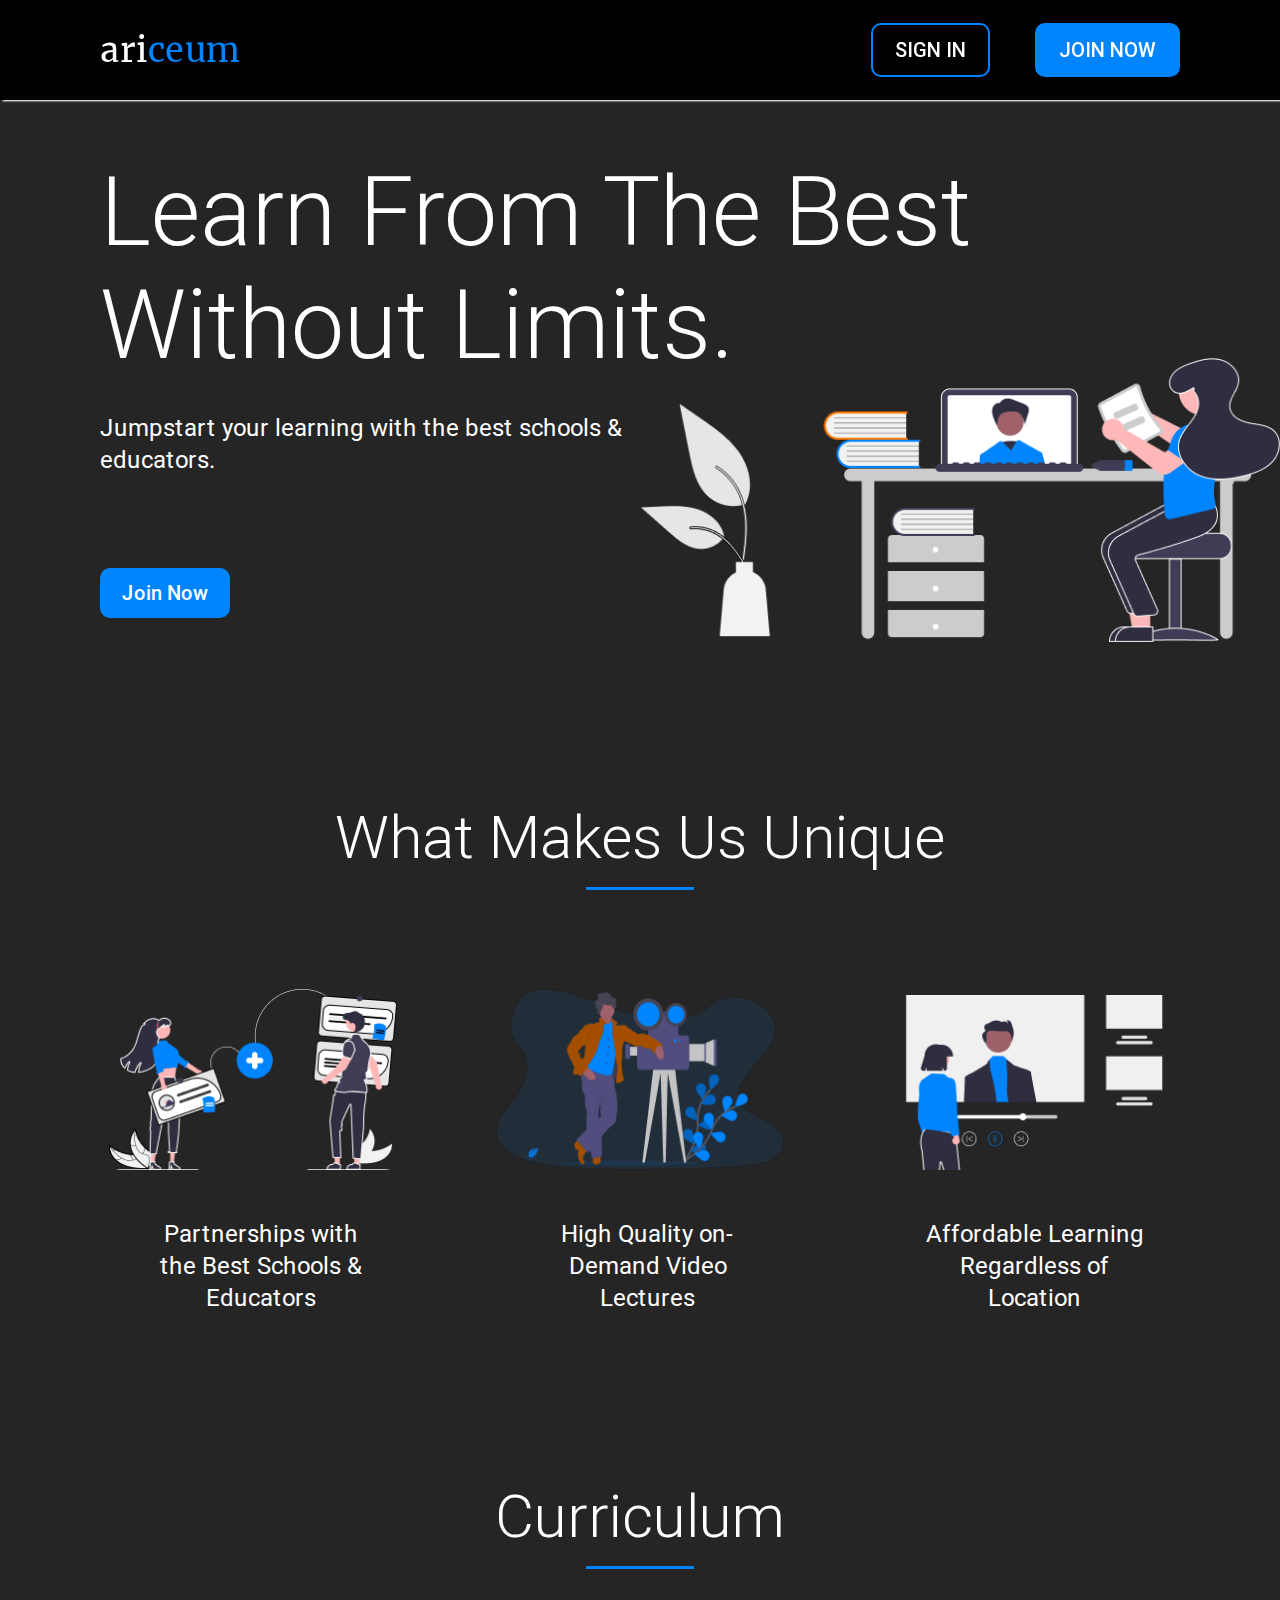
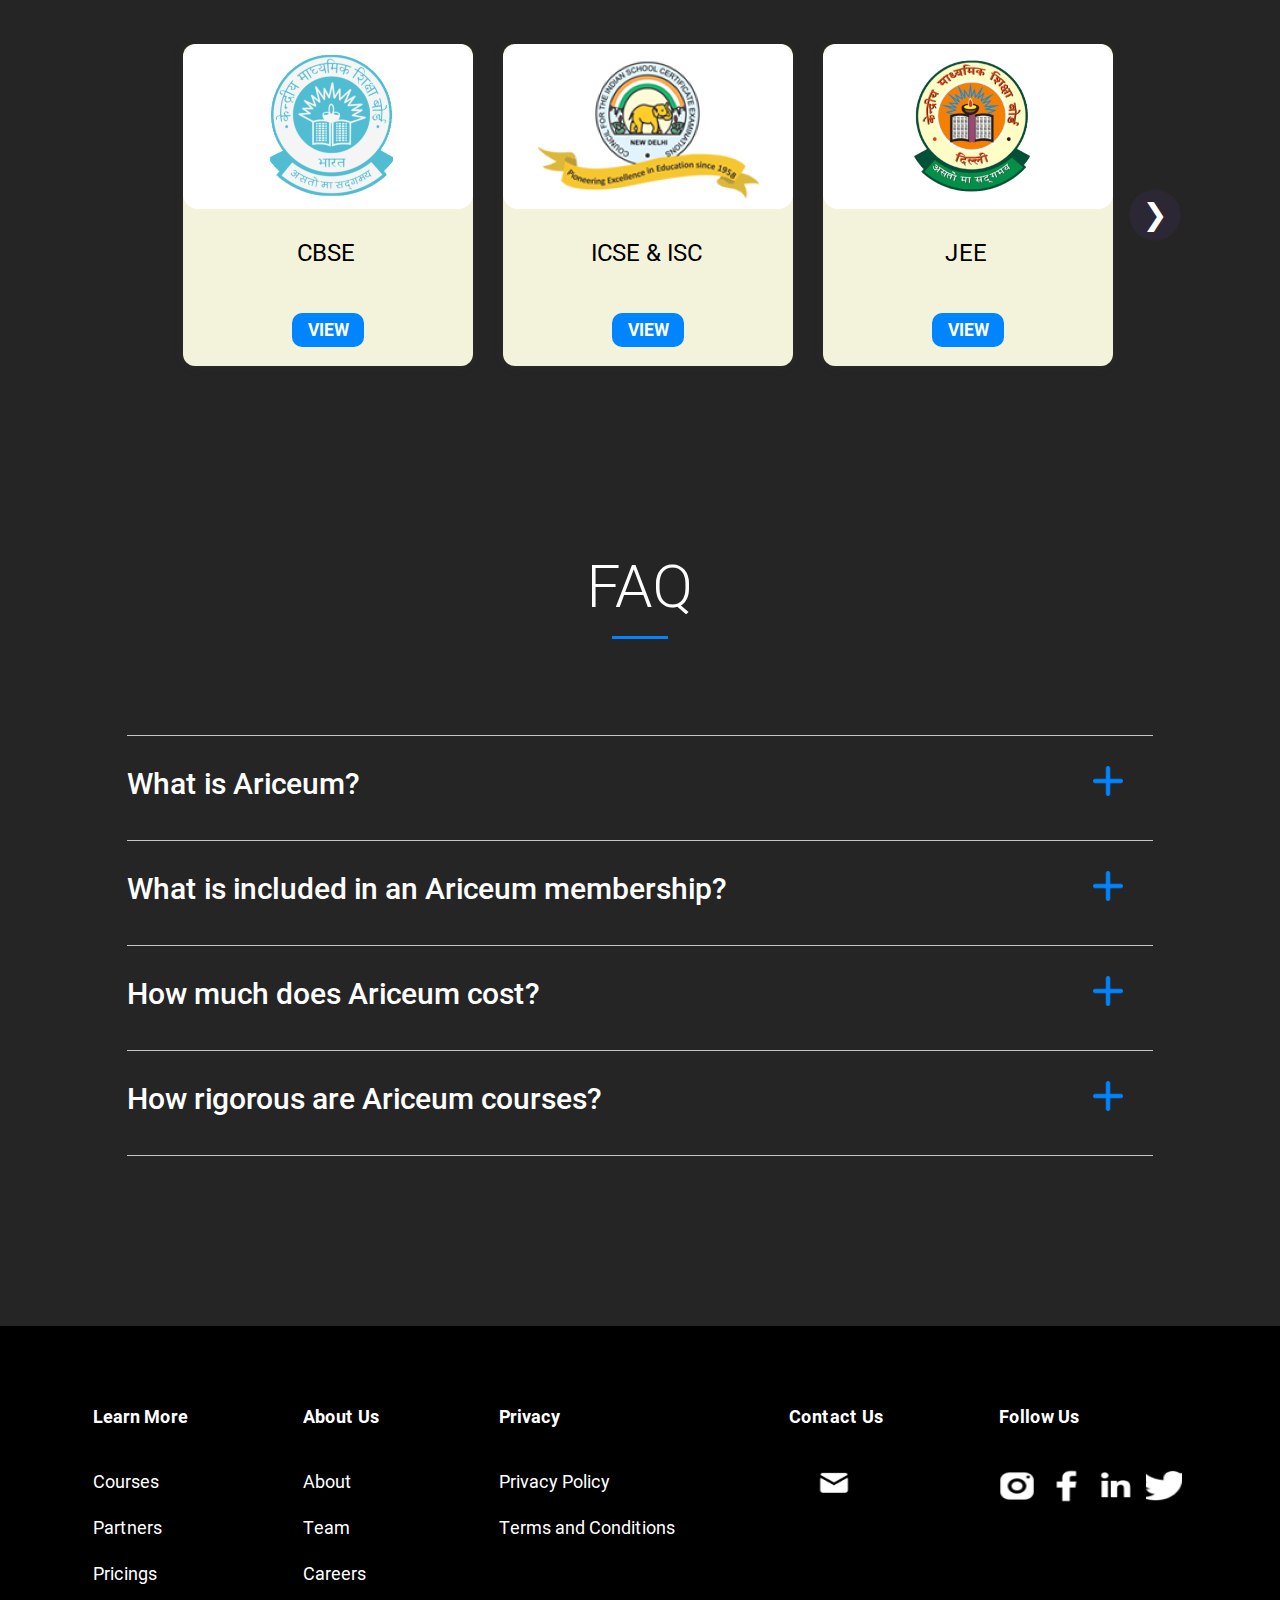
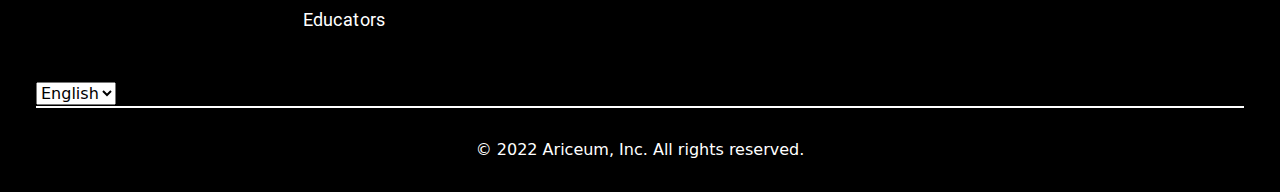
==== commit 3805ff0f: "AT-32 landing page in french changes done" ====
--- a/index.html
+++ b/index.html
@@ -1 +1 @@
-<!doctype html><html lang="en"><head><meta charset="utf-8"/><link rel="icon" href="/favicon.ico"/><meta name="viewport" content="width=device-width,initial-scale=1"/><meta name="theme-color" content="#000000"/><meta name="description" content="Web site created using create-react-app"/><link rel="apple-touch-icon" href="/logo192.png"/><link rel="manifest" href="/manifest.json"/><title>Ariceum</title><script defer="defer" src="/static/js/main.d5f0c069.js"></script><link href="/static/css/main.80db139f.css" rel="stylesheet"></head><body><noscript>You need to enable JavaScript to run this app.</noscript><div id="root"></div></body></html>+<!doctype html><html lang="en"><head><meta charset="utf-8"/><link rel="icon" href="/favicon.ico"/><meta name="viewport" content="width=device-width,initial-scale=1"/><meta name="theme-color" content="#000000"/><meta name="description" content="Web site created using create-react-app"/><link rel="apple-touch-icon" href="/logo192.png"/><link rel="manifest" href="/manifest.json"/><title>Ariceum</title><script defer="defer" src="/static/js/main.302acdbb.js"></script><link href="/static/css/main.80db139f.css" rel="stylesheet"></head><body><noscript>You need to enable JavaScript to run this app.</noscript><div id="root"></div></body></html>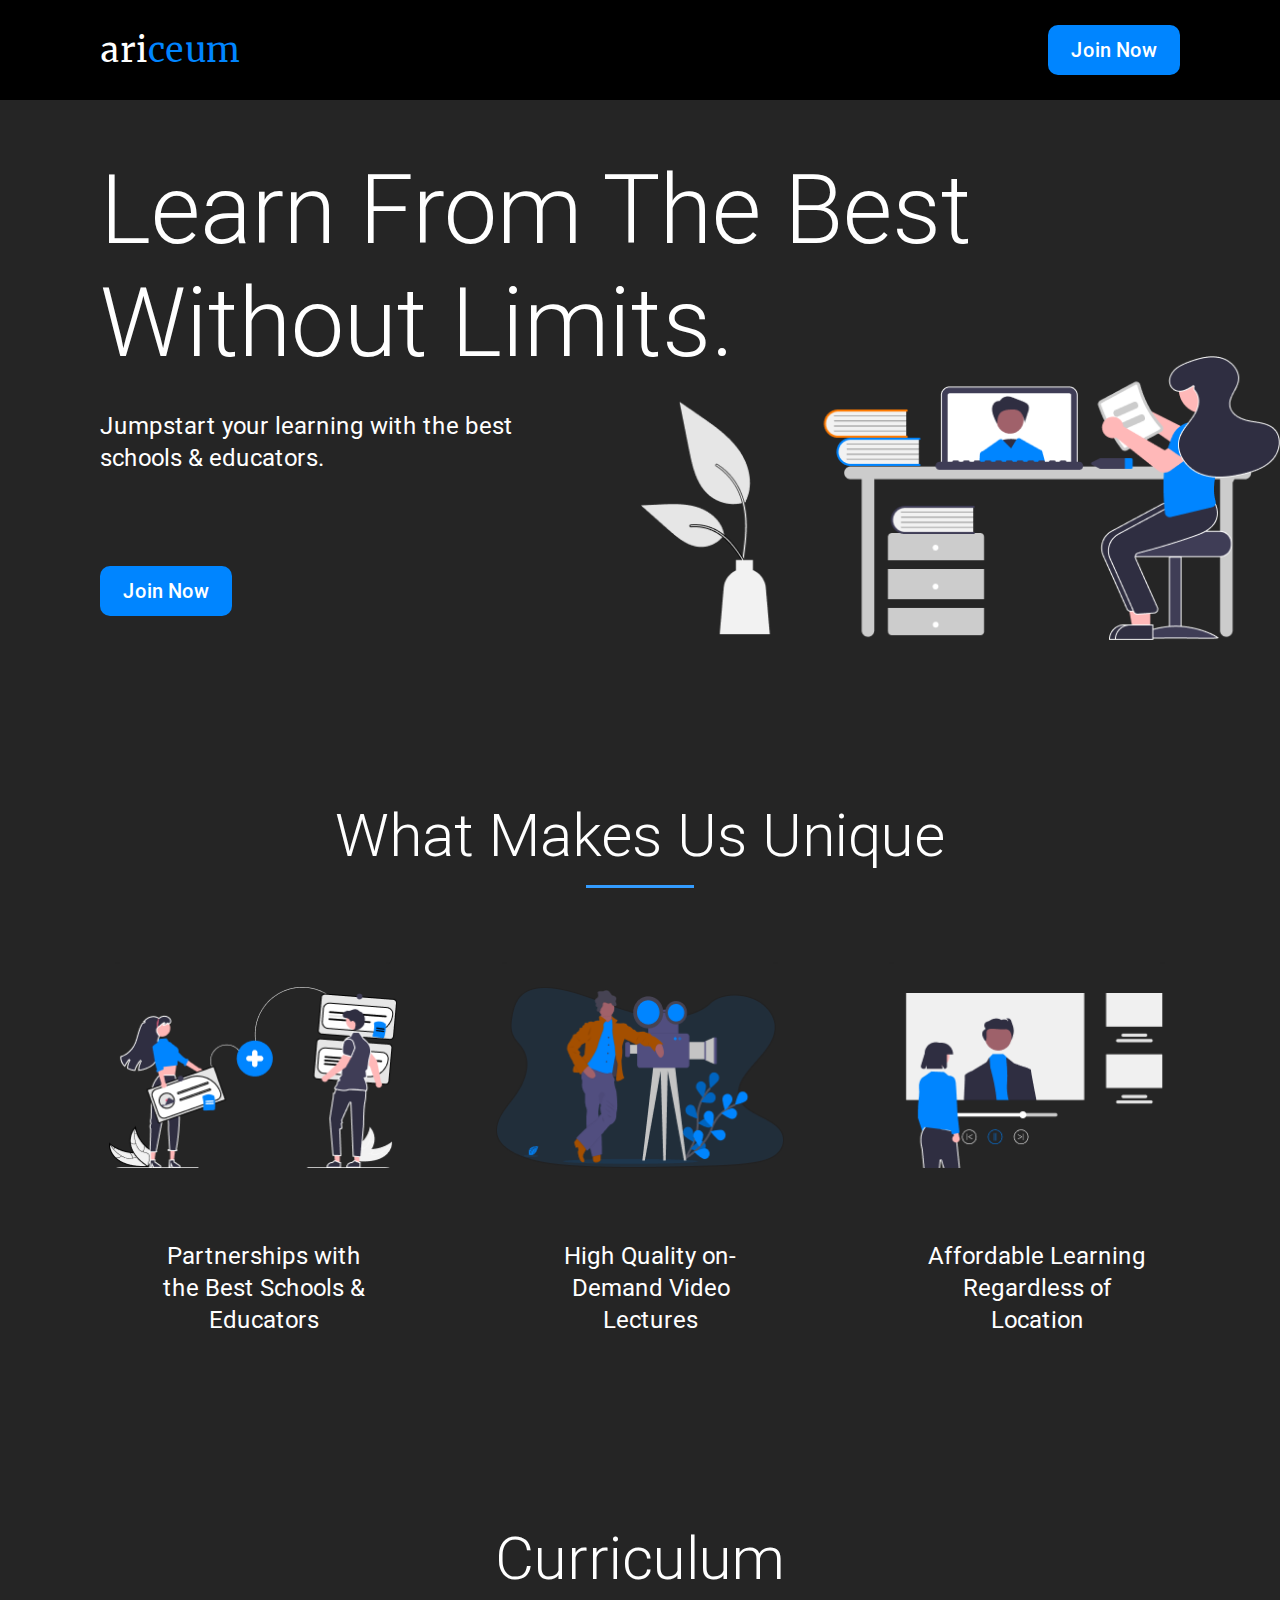
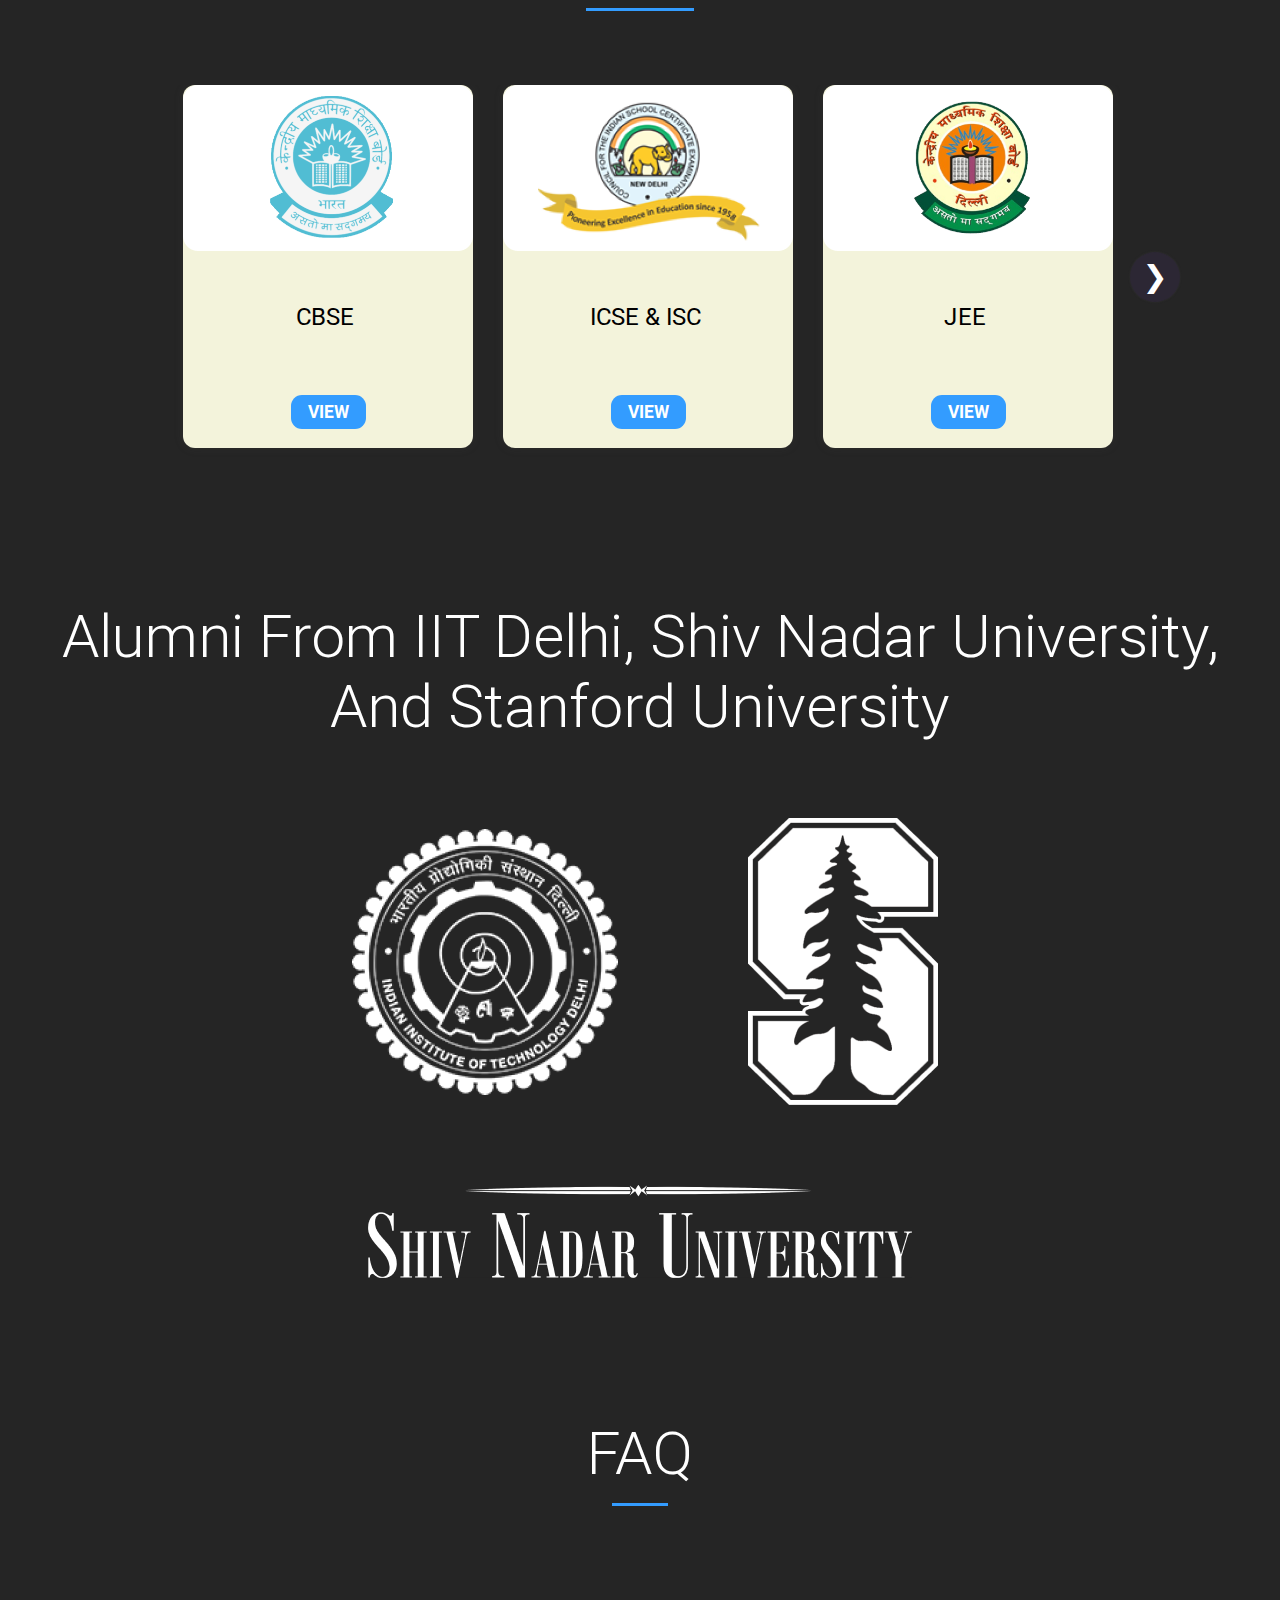
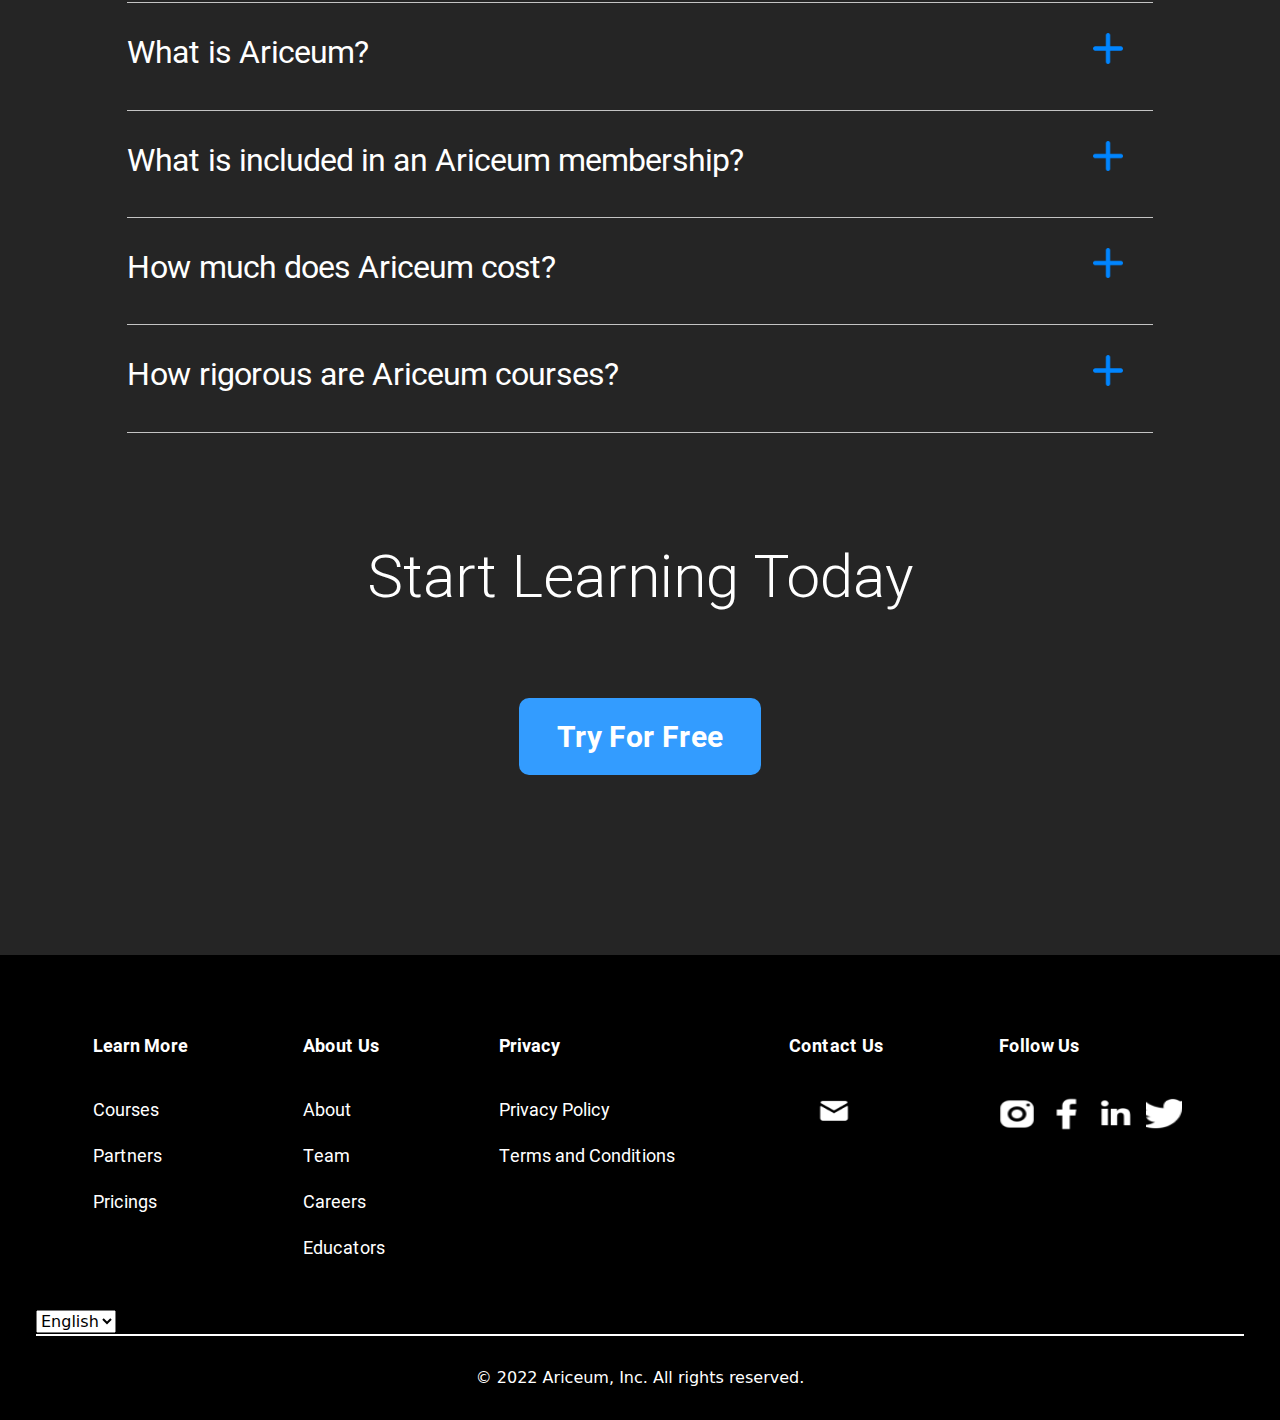
==== commit 2cdfb9f9: "AT-37, AT-36 & AT-32 changes combined" ====
--- a/index.html
+++ b/index.html
@@ -1 +1 @@
-<!doctype html><html lang="en"><head><meta charset="utf-8"/><link rel="icon" href="/favicon.ico"/><meta name="viewport" content="width=device-width,initial-scale=1"/><meta name="theme-color" content="#000000"/><meta name="description" content="Web site created using create-react-app"/><link rel="apple-touch-icon" href="/logo192.png"/><link rel="manifest" href="/manifest.json"/><title>Ariceum</title><script defer="defer" src="/static/js/main.302acdbb.js"></script><link href="/static/css/main.80db139f.css" rel="stylesheet"></head><body><noscript>You need to enable JavaScript to run this app.</noscript><div id="root"></div></body></html>+<!doctype html><html lang="en"><head><meta charset="utf-8"/><link rel="icon" href="/favicon.ico"/><meta name="viewport" content="width=device-width,initial-scale=1"/><meta name="theme-color" content="#000000"/><meta name="description" content="Web site created using create-react-app"/><link rel="apple-touch-icon" href="/logo192.png"/><link rel="manifest" href="/manifest.json"/><title>Ariceum</title><script defer="defer" src="/static/js/main.bbde1163.js"></script><link href="/static/css/main.a74df332.css" rel="stylesheet"></head><body><noscript>You need to enable JavaScript to run this app.</noscript><div id="root"></div></body></html>--- a/static/css/main.a74df332.css
+++ b/static/css/main.a74df332.css
@@ -0,0 +1,7 @@
+@charset "UTF-8";@font-face{font-family:Montserrat;font-style:normal;font-weight:300;src:url(/static/media/Montserrat-Light.02afb26fe72fcc052988.ttf) format("truetype")}@font-face{font-family:Montserrat;font-style:normal;font-weight:400;src:url(/static/media/Montserrat-Regular.3cd786652b8a2e9d41f2.ttf) format("truetype")}@font-face{font-family:Montserrat;font-style:normal;font-weight:700;src:url(/static/media/Montserrat-Bold.079ca05d3ded9bc107ab.ttf) format("truetype")}@font-face{font-family:Montserrat;font-style:normal;font-weight:800;src:url(/static/media/Montserrat-ExtraBold.1944c8d1a118759a4435.ttf) format("truetype")}@font-face{font-family:Merriweather;font-style:normal;font-weight:300;src:url(/static/media/Merriweather-Light.3637be79fa2ae611be9c.ttf) format("truetype")}@font-face{font-family:Merriweather;font-style:normal;font-weight:400;src:url(/static/media/Merriweather-Regular.55c73e48e04ec926ebfe.ttf) format("truetype")}@font-face{font-family:Merriweather;font-style:normal;font-weight:700;src:url(/static/media/Merriweather-Bold.7b45103bea0f9642b818.ttf) format("truetype")}@font-face{font-family:Roboto;font-style:normal;font-weight:300;src:url(/static/media/Roboto-Light.7cedccda2feb66b96d7a.ttf) format("truetype")}@font-face{font-family:Roboto;font-style:normal;font-weight:400;src:url(/static/media/Roboto-Regular.04b605aa85f24816e3e6.ttf) format("truetype")}@font-face{font-family:Roboto;font-style:normal;font-weight:500;src:url(/static/media/Roboto-Medium.987ab5111b87d67e6f6e.ttf) format("truetype")}@font-face{font-family:Roboto;font-style:normal;font-weight:700;src:url(/static/media/Roboto-Bold.29d0602f3c74d2be2107.ttf) format("truetype")}body{-webkit-font-smoothing:antialiased;-moz-osx-font-smoothing:grayscale;font-family:Montserrat,-apple-system,BlinkMacSystemFont,Segoe UI,Roboto,Oxygen,Ubuntu,Cantarell,Fira Sans,Droid Sans,Helvetica Neue,sans-serif}code{font-family:source-code-pro,Menlo,Monaco,Consolas,Courier New,monospace}.App{text-align:center}.App-logo{height:40vmin;pointer-events:none}@media (prefers-reduced-motion:no-preference){.App-logo{-webkit-animation:App-logo-spin 20s linear infinite;animation:App-logo-spin 20s linear infinite}}.App-header{align-items:center;background-color:#282c34;color:#fff;display:flex;flex-direction:column;font-size:calc(10px + 2vmin);justify-content:center;min-height:100vh}.App-link{color:#61dafb}@-webkit-keyframes App-logo-spin{0%{-webkit-transform:rotate(0deg);transform:rotate(0deg)}to{-webkit-transform:rotate(1turn);transform:rotate(1turn)}}@keyframes App-logo-spin{0%{-webkit-transform:rotate(0deg);transform:rotate(0deg)}to{-webkit-transform:rotate(1turn);transform:rotate(1turn)}}.CompanyDescription_container__M6\+Ul{background-color:#252525;display:flex;justify-content:center;margin-top:-2px;padding-top:55px;width:100%}.CompanyDescription_body__exywR{display:flex;flex-wrap:wrap-reverse;justify-content:center;max-width:103.125em;width:100%}.CompanyDescription_sectionOne__gIDDF{align-items:flex-start;display:flex;flex-basis:100%;flex-direction:column;flex-grow:1;justify-content:center}.CompanyDescription_heading__rKUUR{color:#fff;font-family:Roboto;font-size:96px;font-weight:300;line-height:112.5px;padding-bottom:0;padding-left:100px;padding-right:100px;width:1200px}.CompanyDescription_sectionTwo__iop5p{display:flex;flex-wrap:wrap-reverse;justify-content:center;max-width:103.125em;padding:0;width:100%}.CompanyDescription_twoContainer__UiVh1{align-items:flex-start;display:flex;flex-basis:50%;flex-direction:column;flex-grow:1;justify-content:center;padding-left:100px}.CompanyDescription_subHeading__9q3yd{color:#fff;font-family:Roboto;font-size:24px;font-weight:400;line-height:32px;padding-bottom:76px;width:500px}.CompanyDescription_joinNow__pxywt{background-color:#0085ff;border:none!important;border-radius:10px;color:#fff;cursor:pointer;font-family:Roboto;font-size:20px;font-weight:500;padding:10px 23px}.CompanyDescription_signin__P99Tw{background-color:#fff;border:2px solid #0085ff;border-radius:2.5px;color:#000;cursor:pointer;display:none;font-family:Roboto;font-size:9px;font-weight:700;margin-right:20px;padding:2px 22px}.CompanyDescription_signin__P99Tw:hover{background-color:#0085ff;color:#fff}.CompanyDescription_sectionThree__D26zg{flex-basis:50%;min-width:20.5em}.CompanyDescription_study__D11sl{margin-top:-30px;max-width:100%}@media only screen and (max-width:850px){.CompanyDescription_container__M6\+Ul{padding-top:23px}.CompanyDescription_sectionOne__gIDDF{align-items:center}.CompanyDescription_heading__rKUUR{font-size:30px;line-height:35px;padding-bottom:30px;padding-left:43px;padding-right:43px;text-align:center;width:auto}.CompanyDescription_twoContainer__UiVh1{align-items:center;padding-left:62px;padding-right:62px}.CompanyDescription_subHeading__9q3yd{font-size:14px;font-weight:300;line-height:26.4px;padding-bottom:31px;text-align:center;width:auto}.CompanyDescription_joinNow__pxywt{border-radius:2.5px;font-size:9px;font-weight:700;padding:4px 12px}.CompanyDescription_signin__P99Tw{display:inline;display:initial}.CompanyDescription_study__D11sl{margin:0 0 45px}}.wu1{min-height:8vh;padding-top:150px}.wu1,.wu1ph{background-color:#252525;display:flex;justify-content:center;padding-bottom:0;width:100%}.wu1ph{margin-top:-2px;padding-top:60px}.wu2{align-items:center;display:flex;flex-direction:column;max-width:103.125em;width:100%}.wu3{color:#fff;font-family:Roboto;font-size:2.4em;font-weight:300;margin-bottom:5px;text-align:center}.wu4{height:.2em;width:6.75em}.wu4,.wu4ph{background-color:#339cff}.wu4ph{height:1px;width:33.75px}.wu5{display:flex;flex-wrap:wrap;justify-content:space-evenly;padding-top:4.65em;width:100%}.wu6{border:1px solid #252525;border-radius:.75em;margin:0 0 1.25em;max-width:18vw;min-width:290px;padding:0}.wu7{max-width:100%}.wu6ph,.wu7{border-radius:.75em}.wu6ph{border:1px solid #252525;margin:0 0 1.25em;max-width:18vw;min-width:260px}.wu7ph{border-radius:.75em;max-width:100%;padding-bottom:42px}.wu8{border-radius:.75em;font-size:24px;font-weight:400;line-height:32px;margin-left:-5%;padding:3em 1.25em .5em 2.25em}.wu8,.wu8ph{color:#fff;font-family:Roboto;text-align:center}.wu8ph{background-color:#252525;display:flex;font-size:16px;font-weight:300;justify-content:center;line-height:18.75px;padding:0 16.7px 31.4px 16.7;width:100%}.WhyUs__text{width:230px}.wu9{-webkit-columns:#000;column-count:#000;font-family:Merriweather;font-size:.8em;font-weight:300;max-width:100%;padding:.5em 1.25em 1em 2.25em;text-align:left}@media (max-width:850px){.wu5{padding-left:16px;padding-right:16px}.WhyUs__text{width:150px}}.FAQ_container__4gLGm{background-color:#252525;display:flex;justify-content:center;min-height:10vh;padding:0 100px 100px;width:100%}.FAQ_body__TRZDN{align-items:center;display:flex;flex-direction:column;max-width:103.125em;padding:0;width:95%}.FAQ_heading__jY76L{align-self:flex-center;color:#fff;font-family:Roboto;font-size:60px;font-weight:300;margin-bottom:5px}.FAQ_faqs__-YOty{background-color:#339cff;height:.2em;margin-bottom:6em;width:3.5em}.FAQ_faqContainer__wdkGI{border-top:.115em solid #c4c4c4;width:100%}.FAQ_tabsContainer__XLJJO{border-bottom:.115em solid #c4c4c4;padding:1.875em 0}.FAQ_tabs__Sq9Dg{align-items:left;cursor:pointer;display:flex;outline:none}.FAQ_questions__9rXqK{font-family:Roboto;font-size:32px;font-weight:400}.FAQ_plus__rAG78{height:.4em;margin:5px 30px auto auto;width:2em}.FAQ_minus__8bxkP{height:1.9em;margin:0 30px auto auto;width:1.9em}.FAQ_answers__gzzDp{color:#fff;font-family:Roboto;font-size:24px;font-weight:300;line-height:32px;margin-left:1.4375em;margin-right:10.4375em;margin-top:1.875em;text-align:left;white-space:pre-wrap}@media only screen and (max-width:850px){.FAQ_container__4gLGm{margin-top:-2px;padding:41px 45px 45px}.FAQ_heading__jY76L{font-size:24px;font-weight:400}.FAQ_faqs__-YOty{height:1px;margin-bottom:10.5px;width:17px}.FAQ_tabsContainer__XLJJO{padding:10px 0}.FAQ_questions__9rXqK{font-size:14px;font-weight:300}.FAQ_plus__rAG78{height:1.25px;width:9.5px}.FAQ_minus__8bxkP{height:9.25px;width:9.5px}.FAQ_answers__gzzDp{font-size:9px;font-weight:400;line-height:10.55px;margin:11px 0 10px}}.carousel .control-arrow,.carousel.carousel-slider .control-arrow{background:none;border:0;cursor:pointer;filter:alpha(opacity=40);font-size:32px;opacity:.4;position:absolute;top:20px;transition:all .25s ease-in;z-index:2}.carousel .control-arrow:focus,.carousel .control-arrow:hover{filter:alpha(opacity=100);opacity:1}.carousel .control-arrow:before,.carousel.carousel-slider .control-arrow:before{border-bottom:8px solid transparent;border-top:8px solid transparent;content:"";display:inline-block;margin:0 5px}.carousel .control-disabled.control-arrow{cursor:inherit;display:none;filter:alpha(opacity=0);opacity:0}.carousel .control-prev.control-arrow{left:0}.carousel .control-prev.control-arrow:before{border-right:8px solid #fff}.carousel .control-next.control-arrow{right:0}.carousel .control-next.control-arrow:before{border-left:8px solid #fff}.carousel-root{outline:none}.carousel{width:100%}.carousel *{box-sizing:border-box}.carousel img{display:inline-block;pointer-events:none;width:100%}.carousel .carousel{position:relative}.carousel .control-arrow{background:none;border:0;font-size:18px;margin-top:-13px;outline:0;top:50%}.carousel .thumbs-wrapper{margin:20px;overflow:hidden}.carousel .thumbs{list-style:none;position:relative;-webkit-transform:translateZ(0);transform:translateZ(0);transition:all .15s ease-in;white-space:nowrap}.carousel .thumb{border:3px solid #fff;display:inline-block;margin-right:6px;overflow:hidden;padding:2px;transition:border .15s ease-in;white-space:nowrap}.carousel .thumb:focus{border:3px solid #ccc;outline:none}.carousel .thumb.selected,.carousel .thumb:hover{border:3px solid #333}.carousel .thumb img{vertical-align:top}.carousel.carousel-slider{margin:0;overflow:hidden;position:relative}.carousel.carousel-slider .control-arrow{bottom:0;color:#fff;font-size:26px;margin-top:0;padding:5px;top:0}.carousel.carousel-slider .control-arrow:hover{background:rgba(0,0,0,.2)}.carousel .slider-wrapper{margin:auto;overflow:hidden;transition:height .15s ease-in;width:100%}.carousel .slider-wrapper.axis-horizontal .slider{-ms-box-orient:horizontal;display:-moz-flex;display:flex}.carousel .slider-wrapper.axis-horizontal .slider .slide{flex-direction:column;flex-flow:column}.carousel .slider-wrapper.axis-vertical{-ms-box-orient:horizontal;display:-moz-flex;display:flex}.carousel .slider-wrapper.axis-vertical .slider{flex-direction:column}.carousel .slider{list-style:none;margin:0;padding:0;position:relative;width:100%}.carousel .slider.animated{transition:all .35s ease-in-out}.carousel .slide{margin:0;min-width:100%;position:relative;text-align:center}.carousel .slide img{border:0;vertical-align:top;width:100%}.carousel .slide iframe{border:0;display:inline-block;margin:0 40px 40px;width:calc(100% - 80px)}.carousel .slide .legend{background:#000;border-radius:10px;bottom:40px;color:#fff;font-size:12px;left:50%;margin-left:-45%;opacity:.25;padding:10px;position:absolute;text-align:center;transition:all .5s ease-in-out;transition:opacity .35s ease-in-out;width:90%}.carousel .control-dots{bottom:0;margin:10px 0;padding:0;position:absolute;text-align:center;width:100%;z-index:1}@media (min-width:960px){.carousel .control-dots{bottom:0}}.carousel .control-dots .dot{background:#fff;border-radius:50%;box-shadow:1px 1px 2px rgba(0,0,0,.9);cursor:pointer;display:inline-block;filter:alpha(opacity=30);height:8px;margin:0 8px;opacity:.3;transition:opacity .25s ease-in;width:8px}.carousel .control-dots .dot.selected,.carousel .control-dots .dot:hover{filter:alpha(opacity=100);opacity:1}.carousel .carousel-status{color:#fff;font-size:10px;padding:5px;position:absolute;right:0;text-shadow:1px 1px 1px rgba(0,0,0,.9);top:0}.carousel:hover .slide .legend{opacity:1}.cstyle{background-color:#c4c4c4;border:.3rem solid #fff;border-radius:50%;height:8.125rem;width:8.125rem}@media (max-width:37.5rem){.cstyle{height:5rem;width:5rem}}button.rec-dot{background-color:#c1d9f5;border-radius:10%;box-shadow:0 0 1px 1px #c1d9f5}button.rec-dot:active,button.rec-dot:focus,button.rec-dot:hover{box-shadow:0 0 1px 3px #0051b0}.rec.rec-arrow{border-radius:50%;color:#fff;font-size:30px}.rec.rec-arrow:hover{background-color:#0051b0;border-radius:50%}.rec.rec-arrow:disabled,button.rec-dot{visibility:hidden}.curriculum__container{background-color:#252525;margin-top:-2px;width:100%}.curriculum__heading{color:#fff;font-family:Roboto;font-size:60px;font-weight:300;margin-bottom:5px;text-align:center}.curriculum__body{background-color:#339cff;height:.2em;margin:0 auto;width:6.75em}.curriculum__carouselBody{justify-content:center;margin:0 auto;padding-left:100px;padding-right:100px;width:100%}.curriculum__carousel{display:flex;flex-wrap:wrap;justify-content:space-around;margin:4.65em 0 0;width:100%}.cd1{background-color:#f3f3db;box-shadow:0 0 .625em .0625em hsla(0,0%,39%,.1);margin:0 0 1.25em 1em;padding:0;width:290px}.cd1,.cd2{border-radius:.75em}.cd2{max-width:100%}.cd3{color:#000;font-family:Roboto;font-size:24px;font-weight:400;line-height:3.5em;padding:1em 1.25em .5em 1em;text-align:center}.cd4{font-weight:400;padding:.5em 1.25em 1em 2.25em}.cd4,.cd5{color:#000;font-family:Merriweather;font-size:.8em;max-width:100%;text-align:center}.cd5{font-weight:300}.cd6{background-color:#339cff;border:none!important;border-radius:.625em;color:#fff;font-family:Roboto;font-size:17.44px;font-weight:700;padding:.225em .975em}@media only screen and (max-width:850px){.curriculum__heading{font-size:24px}.curriculum__body{height:1px;width:33.75px}.curriculum__carouselBody{padding-left:16px;padding-right:16px}.curriculum__carousel{margin-top:3.5em}}@media only screen and (max-width:800px){.cd1{width:195px}.cd3{font-size:14px;font-weight:300;line-height:0px;margin-top:15px}.cd6{border-radius:6.67px;cursor:pointer;font-size:11.5px;padding:7px 12px}}.StartLearning_container__eFvL7{background-color:#252525;color:#fff;margin-top:-2px;padding-bottom:180px;width:100%}.StartLearning_heading__mPvCX{font-family:Roboto;font-size:60px;font-weight:300;margin-bottom:77px;text-align:center}.StartLearning_body__dxcu8{text-align:center}.StartLearning_button__9ltFH{background-color:#339cff;border:none!important;border-radius:10px;color:#fff;cursor:pointer;font-family:Roboto;font-size:30px;font-weight:700;padding:16px 38px}@media only screen and (max-width:850px){.StartLearning_container__eFvL7{padding-bottom:44px}.StartLearning_heading__mPvCX{font-size:18px;font-weight:400;margin-bottom:24px;text-align:center}.StartLearning_button__9ltFH{border-radius:2.5px;font-size:9px;font-weight:700;padding:4px 12px}}.Alumni_container__2Xyfy{background-color:#252525;color:#fff;margin-top:-2px;padding-bottom:130px;padding-top:100px;width:100%}.Alumni_heading__iJ8e7{font-family:Roboto;font-size:60px;font-weight:300;line-height:70px;margin-bottom:77px;padding:0 50px;text-align:center}.Alumni_logos__Wo8iu{text-align:center}.Alumni_iitd__z6tQr{margin-right:120px}.Alumni_next__YsGz9{padding-top:80px;text-align:center}@media only screen and (max-width:850px){.Alumni_container__2Xyfy{padding-bottom:28px;padding-top:38px}.Alumni_heading__iJ8e7{font-size:24px;line-height:28px;margin-bottom:20px;padding:0 60px;text-align:center}.Alumni_iitd__z6tQr{height:105px;margin-right:44px;text-align:center;width:105px}.Alumni_stanford__PXewB{height:105px;width:70px}.Alumni_next__YsGz9{padding-top:24px}.Alumni_snu__yEECK{height:50px;text-align:center;width:200px}}.popup-content{background:#fff;border:1px solid #d7d7d7;margin:auto;padding:5px;width:50%}[role=tooltip].popup-content{border-radius:5px;box-shadow:0 0 3px rgba(0,0,0,.16);width:200px}.popup-overlay{background:rgba(0,0,0,.5)}[data-popup=tooltip].popup-overlay{background:transparent}.popup-arrow{stroke-width:2px;stroke:#d7d7d7;stroke-dasharray:30px;stroke-dashoffset:-54px;bottom:0;color:#fff;-webkit-filter:drop-shadow(0 -3px 3px rgba(0,0,0,.16));filter:drop-shadow(0 -3px 3px rgba(0,0,0,.16));left:0;right:0;top:0}/*!
+ * Bootstrap v5.1.3 (https://getbootstrap.com/)
+ * Copyright 2011-2021 The Bootstrap Authors
+ * Copyright 2011-2021 Twitter, Inc.
+ * Licensed under MIT (https://github.com/twbs/bootstrap/blob/main/LICENSE)
+ */:root{--bs-blue:#0d6efd;--bs-indigo:#6610f2;--bs-purple:#6f42c1;--bs-pink:#d63384;--bs-red:#dc3545;--bs-orange:#fd7e14;--bs-yellow:#ffc107;--bs-green:#198754;--bs-teal:#20c997;--bs-cyan:#0dcaf0;--bs-white:#fff;--bs-gray:#6c757d;--bs-gray-dark:#343a40;--bs-gray-100:#f8f9fa;--bs-gray-200:#e9ecef;--bs-gray-300:#dee2e6;--bs-gray-400:#ced4da;--bs-gray-500:#adb5bd;--bs-gray-600:#6c757d;--bs-gray-700:#495057;--bs-gray-800:#343a40;--bs-gray-900:#212529;--bs-primary:#0d6efd;--bs-secondary:#6c757d;--bs-success:#198754;--bs-info:#0dcaf0;--bs-warning:#ffc107;--bs-danger:#dc3545;--bs-light:#f8f9fa;--bs-dark:#212529;--bs-primary-rgb:13,110,253;--bs-secondary-rgb:108,117,125;--bs-success-rgb:25,135,84;--bs-info-rgb:13,202,240;--bs-warning-rgb:255,193,7;--bs-danger-rgb:220,53,69;--bs-light-rgb:248,249,250;--bs-dark-rgb:33,37,41;--bs-white-rgb:255,255,255;--bs-black-rgb:0,0,0;--bs-body-color-rgb:33,37,41;--bs-body-bg-rgb:255,255,255;--bs-font-sans-serif:system-ui,-apple-system,"Segoe UI",Roboto,"Helvetica Neue",Arial,"Noto Sans","Liberation Sans",sans-serif,"Apple Color Emoji","Segoe UI Emoji","Segoe UI Symbol","Noto Color Emoji";--bs-font-monospace:SFMono-Regular,Menlo,Monaco,Consolas,"Liberation Mono","Courier New",monospace;--bs-gradient:linear-gradient(180deg,hsla(0,0%,100%,.15),hsla(0,0%,100%,0));--bs-body-font-family:var(--bs-font-sans-serif);--bs-body-font-size:1rem;--bs-body-font-weight:400;--bs-body-line-height:1.5;--bs-body-color:#212529;--bs-body-bg:#fff}*,:after,:before{box-sizing:border-box}@media (prefers-reduced-motion:no-preference){:root{scroll-behavior:smooth}}body{-webkit-text-size-adjust:100%;-webkit-tap-highlight-color:transparent;background-color:#fff;background-color:var(--bs-body-bg);color:#212529;color:var(--bs-body-color);font-family:system-ui,-apple-system,Segoe UI,Roboto,Helvetica Neue,Arial,Noto Sans,Liberation Sans,sans-serif,Apple Color Emoji,Segoe UI Emoji,Segoe UI Symbol,Noto Color Emoji;font-family:var(--bs-body-font-family);font-size:1rem;font-size:var(--bs-body-font-size);font-weight:400;font-weight:var(--bs-body-font-weight);line-height:1.5;line-height:var(--bs-body-line-height);margin:0;text-align:var(--bs-body-text-align)}hr{background-color:currentColor;border:0;color:inherit;margin:1rem 0;opacity:.25}hr:not([size]){height:1px}.h1,.h2,.h3,.h4,.h5,.h6,h1,h2,h3,h4,h5,h6{font-weight:500;line-height:1.2;margin-bottom:.5rem;margin-top:0}.h1,h1{font-size:calc(1.375rem + 1.5vw)}@media (min-width:1200px){.h1,h1{font-size:2.5rem}}.h2,h2{font-size:calc(1.325rem + .9vw)}@media (min-width:1200px){.h2,h2{font-size:2rem}}.h3,h3{font-size:calc(1.3rem + .6vw)}@media (min-width:1200px){.h3,h3{font-size:1.75rem}}.h4,h4{font-size:calc(1.275rem + .3vw)}@media (min-width:1200px){.h4,h4{font-size:1.5rem}}.h5,h5{font-size:1.25rem}.h6,h6{font-size:1rem}p{margin-bottom:1rem;margin-top:0}abbr[data-bs-original-title],abbr[title]{cursor:help;-webkit-text-decoration:underline dotted;text-decoration:underline dotted;-webkit-text-decoration-skip-ink:none;text-decoration-skip-ink:none}address{font-style:normal;line-height:inherit;margin-bottom:1rem}ol,ul{padding-left:2rem}dl,ol,ul{margin-bottom:1rem;margin-top:0}ol ol,ol ul,ul ol,ul ul{margin-bottom:0}dt{font-weight:700}dd{margin-bottom:.5rem;margin-left:0}blockquote{margin:0 0 1rem}b,strong{font-weight:bolder}.small,small{font-size:.875em}.mark,mark{background-color:#fcf8e3;padding:.2em}sub,sup{font-size:.75em;line-height:0;position:relative;vertical-align:baseline}sub{bottom:-.25em}sup{top:-.5em}a{color:#0d6efd;text-decoration:underline}a:hover{color:#0a58ca}a:not([href]):not([class]),a:not([href]):not([class]):hover{color:inherit;text-decoration:none}code,kbd,pre,samp{direction:ltr;font-family:SFMono-Regular,Menlo,Monaco,Consolas,Liberation Mono,Courier New,monospace;font-family:var(--bs-font-monospace);font-size:1em;unicode-bidi:bidi-override}pre{display:block;font-size:.875em;margin-bottom:1rem;margin-top:0;overflow:auto}pre code{color:inherit;font-size:inherit;word-break:normal}code{word-wrap:break-word;color:#d63384;font-size:.875em}a>code{color:inherit}kbd{background-color:#212529;border-radius:.2rem;color:#fff;font-size:.875em;padding:.2rem .4rem}kbd kbd{font-size:1em;font-weight:700;padding:0}figure{margin:0 0 1rem}img,svg{vertical-align:middle}table{border-collapse:collapse;caption-side:bottom}caption{color:#6c757d;padding-bottom:.5rem;padding-top:.5rem;text-align:left}th{text-align:inherit;text-align:-webkit-match-parent}tbody,td,tfoot,th,thead,tr{border:0 solid;border-color:inherit}label{display:inline-block}button{border-radius:0}button:focus:not(:focus-visible){outline:0}button,input,optgroup,select,textarea{font-family:inherit;font-size:inherit;line-height:inherit;margin:0}button,select{text-transform:none}[role=button]{cursor:pointer}select{word-wrap:normal}select:disabled{opacity:1}[list]::-webkit-calendar-picker-indicator{display:none}[type=button],[type=reset],[type=submit],button{-webkit-appearance:button}[type=button]:not(:disabled),[type=reset]:not(:disabled),[type=submit]:not(:disabled),button:not(:disabled){cursor:pointer}::-moz-focus-inner{border-style:none;padding:0}textarea{resize:vertical}fieldset{border:0;margin:0;min-width:0;padding:0}legend{float:left;font-size:calc(1.275rem + .3vw);line-height:inherit;margin-bottom:.5rem;padding:0;width:100%}@media (min-width:1200px){legend{font-size:1.5rem}}legend+*{clear:left}::-webkit-datetime-edit-day-field,::-webkit-datetime-edit-fields-wrapper,::-webkit-datetime-edit-hour-field,::-webkit-datetime-edit-minute,::-webkit-datetime-edit-month-field,::-webkit-datetime-edit-text,::-webkit-datetime-edit-year-field{padding:0}::-webkit-inner-spin-button{height:auto}[type=search]{-webkit-appearance:textfield;outline-offset:-2px}::-webkit-search-decoration{-webkit-appearance:none}::-webkit-color-swatch-wrapper{padding:0}::file-selector-button{font:inherit}::-webkit-file-upload-button{-webkit-appearance:button;font:inherit}output{display:inline-block}iframe{border:0}summary{cursor:pointer;display:list-item}progress{vertical-align:baseline}[hidden]{display:none!important}.lead{font-size:1.25rem;font-weight:300}.display-1{font-size:calc(1.625rem + 4.5vw);font-weight:300;line-height:1.2}@media (min-width:1200px){.display-1{font-size:5rem}}.display-2{font-size:calc(1.575rem + 3.9vw);font-weight:300;line-height:1.2}@media (min-width:1200px){.display-2{font-size:4.5rem}}.display-3{font-size:calc(1.525rem + 3.3vw);font-weight:300;line-height:1.2}@media (min-width:1200px){.display-3{font-size:4rem}}.display-4{font-size:calc(1.475rem + 2.7vw);font-weight:300;line-height:1.2}@media (min-width:1200px){.display-4{font-size:3.5rem}}.display-5{font-size:calc(1.425rem + 2.1vw);font-weight:300;line-height:1.2}@media (min-width:1200px){.display-5{font-size:3rem}}.display-6{font-size:calc(1.375rem + 1.5vw);font-weight:300;line-height:1.2}@media (min-width:1200px){.display-6{font-size:2.5rem}}.list-inline,.list-unstyled{list-style:none;padding-left:0}.list-inline-item{display:inline-block}.list-inline-item:not(:last-child){margin-right:.5rem}.initialism{font-size:.875em;text-transform:uppercase}.blockquote{font-size:1.25rem;margin-bottom:1rem}.blockquote>:last-child{margin-bottom:0}.blockquote-footer{color:#6c757d;font-size:.875em;margin-bottom:1rem;margin-top:-1rem}.blockquote-footer:before{content:"— "}.img-fluid,.img-thumbnail{height:auto;max-width:100%}.img-thumbnail{background-color:#fff;border:1px solid #dee2e6;border-radius:.25rem;padding:.25rem}.figure{display:inline-block}.figure-img{line-height:1;margin-bottom:.5rem}.figure-caption{color:#6c757d;font-size:.875em}.container,.container-fluid,.container-lg,.container-md,.container-sm,.container-xl,.container-xxl{margin-left:auto;margin-right:auto;padding-left:.75rem;padding-left:var(--bs-gutter-x,.75rem);padding-right:.75rem;padding-right:var(--bs-gutter-x,.75rem);width:100%}@media (min-width:576px){.container,.container-sm{max-width:540px}}@media (min-width:768px){.container,.container-md,.container-sm{max-width:720px}}@media (min-width:992px){.container,.container-lg,.container-md,.container-sm{max-width:960px}}@media (min-width:1200px){.container,.container-lg,.container-md,.container-sm,.container-xl{max-width:1140px}}@media (min-width:1400px){.container,.container-lg,.container-md,.container-sm,.container-xl,.container-xxl{max-width:1320px}}.row{--bs-gutter-x:1.5rem;--bs-gutter-y:0;display:flex;flex-wrap:wrap;margin-left:calc(var(--bs-gutter-x)*-.5);margin-right:calc(var(--bs-gutter-x)*-.5);margin-top:calc(var(--bs-gutter-y)*-1)}.row>*{flex-shrink:0;margin-top:var(--bs-gutter-y);max-width:100%;padding-left:calc(var(--bs-gutter-x)*.5);padding-right:calc(var(--bs-gutter-x)*.5);width:100%}.col{flex:1 0}.row-cols-auto>*{flex:0 0 auto;width:auto}.row-cols-1>*{flex:0 0 auto;width:100%}.row-cols-2>*{flex:0 0 auto;width:50%}.row-cols-3>*{flex:0 0 auto;width:33.3333333333%}.row-cols-4>*{flex:0 0 auto;width:25%}.row-cols-5>*{flex:0 0 auto;width:20%}.row-cols-6>*{flex:0 0 auto;width:16.6666666667%}.col-auto{flex:0 0 auto;width:auto}.col-1{flex:0 0 auto;width:8.33333333%}.col-2{flex:0 0 auto;width:16.66666667%}.col-3{flex:0 0 auto;width:25%}.col-4{flex:0 0 auto;width:33.33333333%}.col-5{flex:0 0 auto;width:41.66666667%}.col-6{flex:0 0 auto;width:50%}.col-7{flex:0 0 auto;width:58.33333333%}.col-8{flex:0 0 auto;width:66.66666667%}.col-9{flex:0 0 auto;width:75%}.col-10{flex:0 0 auto;width:83.33333333%}.col-11{flex:0 0 auto;width:91.66666667%}.col-12{flex:0 0 auto;width:100%}.offset-1{margin-left:8.33333333%}.offset-2{margin-left:16.66666667%}.offset-3{margin-left:25%}.offset-4{margin-left:33.33333333%}.offset-5{margin-left:41.66666667%}.offset-6{margin-left:50%}.offset-7{margin-left:58.33333333%}.offset-8{margin-left:66.66666667%}.offset-9{margin-left:75%}.offset-10{margin-left:83.33333333%}.offset-11{margin-left:91.66666667%}.g-0,.gx-0{--bs-gutter-x:0}.g-0,.gy-0{--bs-gutter-y:0}.g-1,.gx-1{--bs-gutter-x:0.25rem}.g-1,.gy-1{--bs-gutter-y:0.25rem}.g-2,.gx-2{--bs-gutter-x:0.5rem}.g-2,.gy-2{--bs-gutter-y:0.5rem}.g-3,.gx-3{--bs-gutter-x:1rem}.g-3,.gy-3{--bs-gutter-y:1rem}.g-4,.gx-4{--bs-gutter-x:1.5rem}.g-4,.gy-4{--bs-gutter-y:1.5rem}.g-5,.gx-5{--bs-gutter-x:3rem}.g-5,.gy-5{--bs-gutter-y:3rem}@media (min-width:576px){.col-sm{flex:1 0}.row-cols-sm-auto>*{flex:0 0 auto;width:auto}.row-cols-sm-1>*{flex:0 0 auto;width:100%}.row-cols-sm-2>*{flex:0 0 auto;width:50%}.row-cols-sm-3>*{flex:0 0 auto;width:33.3333333333%}.row-cols-sm-4>*{flex:0 0 auto;width:25%}.row-cols-sm-5>*{flex:0 0 auto;width:20%}.row-cols-sm-6>*{flex:0 0 auto;width:16.6666666667%}.col-sm-auto{flex:0 0 auto;width:auto}.col-sm-1{flex:0 0 auto;width:8.33333333%}.col-sm-2{flex:0 0 auto;width:16.66666667%}.col-sm-3{flex:0 0 auto;width:25%}.col-sm-4{flex:0 0 auto;width:33.33333333%}.col-sm-5{flex:0 0 auto;width:41.66666667%}.col-sm-6{flex:0 0 auto;width:50%}.col-sm-7{flex:0 0 auto;width:58.33333333%}.col-sm-8{flex:0 0 auto;width:66.66666667%}.col-sm-9{flex:0 0 auto;width:75%}.col-sm-10{flex:0 0 auto;width:83.33333333%}.col-sm-11{flex:0 0 auto;width:91.66666667%}.col-sm-12{flex:0 0 auto;width:100%}.offset-sm-0{margin-left:0}.offset-sm-1{margin-left:8.33333333%}.offset-sm-2{margin-left:16.66666667%}.offset-sm-3{margin-left:25%}.offset-sm-4{margin-left:33.33333333%}.offset-sm-5{margin-left:41.66666667%}.offset-sm-6{margin-left:50%}.offset-sm-7{margin-left:58.33333333%}.offset-sm-8{margin-left:66.66666667%}.offset-sm-9{margin-left:75%}.offset-sm-10{margin-left:83.33333333%}.offset-sm-11{margin-left:91.66666667%}.g-sm-0,.gx-sm-0{--bs-gutter-x:0}.g-sm-0,.gy-sm-0{--bs-gutter-y:0}.g-sm-1,.gx-sm-1{--bs-gutter-x:0.25rem}.g-sm-1,.gy-sm-1{--bs-gutter-y:0.25rem}.g-sm-2,.gx-sm-2{--bs-gutter-x:0.5rem}.g-sm-2,.gy-sm-2{--bs-gutter-y:0.5rem}.g-sm-3,.gx-sm-3{--bs-gutter-x:1rem}.g-sm-3,.gy-sm-3{--bs-gutter-y:1rem}.g-sm-4,.gx-sm-4{--bs-gutter-x:1.5rem}.g-sm-4,.gy-sm-4{--bs-gutter-y:1.5rem}.g-sm-5,.gx-sm-5{--bs-gutter-x:3rem}.g-sm-5,.gy-sm-5{--bs-gutter-y:3rem}}@media (min-width:768px){.col-md{flex:1 0}.row-cols-md-auto>*{flex:0 0 auto;width:auto}.row-cols-md-1>*{flex:0 0 auto;width:100%}.row-cols-md-2>*{flex:0 0 auto;width:50%}.row-cols-md-3>*{flex:0 0 auto;width:33.3333333333%}.row-cols-md-4>*{flex:0 0 auto;width:25%}.row-cols-md-5>*{flex:0 0 auto;width:20%}.row-cols-md-6>*{flex:0 0 auto;width:16.6666666667%}.col-md-auto{flex:0 0 auto;width:auto}.col-md-1{flex:0 0 auto;width:8.33333333%}.col-md-2{flex:0 0 auto;width:16.66666667%}.col-md-3{flex:0 0 auto;width:25%}.col-md-4{flex:0 0 auto;width:33.33333333%}.col-md-5{flex:0 0 auto;width:41.66666667%}.col-md-6{flex:0 0 auto;width:50%}.col-md-7{flex:0 0 auto;width:58.33333333%}.col-md-8{flex:0 0 auto;width:66.66666667%}.col-md-9{flex:0 0 auto;width:75%}.col-md-10{flex:0 0 auto;width:83.33333333%}.col-md-11{flex:0 0 auto;width:91.66666667%}.col-md-12{flex:0 0 auto;width:100%}.offset-md-0{margin-left:0}.offset-md-1{margin-left:8.33333333%}.offset-md-2{margin-left:16.66666667%}.offset-md-3{margin-left:25%}.offset-md-4{margin-left:33.33333333%}.offset-md-5{margin-left:41.66666667%}.offset-md-6{margin-left:50%}.offset-md-7{margin-left:58.33333333%}.offset-md-8{margin-left:66.66666667%}.offset-md-9{margin-left:75%}.offset-md-10{margin-left:83.33333333%}.offset-md-11{margin-left:91.66666667%}.g-md-0,.gx-md-0{--bs-gutter-x:0}.g-md-0,.gy-md-0{--bs-gutter-y:0}.g-md-1,.gx-md-1{--bs-gutter-x:0.25rem}.g-md-1,.gy-md-1{--bs-gutter-y:0.25rem}.g-md-2,.gx-md-2{--bs-gutter-x:0.5rem}.g-md-2,.gy-md-2{--bs-gutter-y:0.5rem}.g-md-3,.gx-md-3{--bs-gutter-x:1rem}.g-md-3,.gy-md-3{--bs-gutter-y:1rem}.g-md-4,.gx-md-4{--bs-gutter-x:1.5rem}.g-md-4,.gy-md-4{--bs-gutter-y:1.5rem}.g-md-5,.gx-md-5{--bs-gutter-x:3rem}.g-md-5,.gy-md-5{--bs-gutter-y:3rem}}@media (min-width:992px){.col-lg{flex:1 0}.row-cols-lg-auto>*{flex:0 0 auto;width:auto}.row-cols-lg-1>*{flex:0 0 auto;width:100%}.row-cols-lg-2>*{flex:0 0 auto;width:50%}.row-cols-lg-3>*{flex:0 0 auto;width:33.3333333333%}.row-cols-lg-4>*{flex:0 0 auto;width:25%}.row-cols-lg-5>*{flex:0 0 auto;width:20%}.row-cols-lg-6>*{flex:0 0 auto;width:16.6666666667%}.col-lg-auto{flex:0 0 auto;width:auto}.col-lg-1{flex:0 0 auto;width:8.33333333%}.col-lg-2{flex:0 0 auto;width:16.66666667%}.col-lg-3{flex:0 0 auto;width:25%}.col-lg-4{flex:0 0 auto;width:33.33333333%}.col-lg-5{flex:0 0 auto;width:41.66666667%}.col-lg-6{flex:0 0 auto;width:50%}.col-lg-7{flex:0 0 auto;width:58.33333333%}.col-lg-8{flex:0 0 auto;width:66.66666667%}.col-lg-9{flex:0 0 auto;width:75%}.col-lg-10{flex:0 0 auto;width:83.33333333%}.col-lg-11{flex:0 0 auto;width:91.66666667%}.col-lg-12{flex:0 0 auto;width:100%}.offset-lg-0{margin-left:0}.offset-lg-1{margin-left:8.33333333%}.offset-lg-2{margin-left:16.66666667%}.offset-lg-3{margin-left:25%}.offset-lg-4{margin-left:33.33333333%}.offset-lg-5{margin-left:41.66666667%}.offset-lg-6{margin-left:50%}.offset-lg-7{margin-left:58.33333333%}.offset-lg-8{margin-left:66.66666667%}.offset-lg-9{margin-left:75%}.offset-lg-10{margin-left:83.33333333%}.offset-lg-11{margin-left:91.66666667%}.g-lg-0,.gx-lg-0{--bs-gutter-x:0}.g-lg-0,.gy-lg-0{--bs-gutter-y:0}.g-lg-1,.gx-lg-1{--bs-gutter-x:0.25rem}.g-lg-1,.gy-lg-1{--bs-gutter-y:0.25rem}.g-lg-2,.gx-lg-2{--bs-gutter-x:0.5rem}.g-lg-2,.gy-lg-2{--bs-gutter-y:0.5rem}.g-lg-3,.gx-lg-3{--bs-gutter-x:1rem}.g-lg-3,.gy-lg-3{--bs-gutter-y:1rem}.g-lg-4,.gx-lg-4{--bs-gutter-x:1.5rem}.g-lg-4,.gy-lg-4{--bs-gutter-y:1.5rem}.g-lg-5,.gx-lg-5{--bs-gutter-x:3rem}.g-lg-5,.gy-lg-5{--bs-gutter-y:3rem}}@media (min-width:1200px){.col-xl{flex:1 0}.row-cols-xl-auto>*{flex:0 0 auto;width:auto}.row-cols-xl-1>*{flex:0 0 auto;width:100%}.row-cols-xl-2>*{flex:0 0 auto;width:50%}.row-cols-xl-3>*{flex:0 0 auto;width:33.3333333333%}.row-cols-xl-4>*{flex:0 0 auto;width:25%}.row-cols-xl-5>*{flex:0 0 auto;width:20%}.row-cols-xl-6>*{flex:0 0 auto;width:16.6666666667%}.col-xl-auto{flex:0 0 auto;width:auto}.col-xl-1{flex:0 0 auto;width:8.33333333%}.col-xl-2{flex:0 0 auto;width:16.66666667%}.col-xl-3{flex:0 0 auto;width:25%}.col-xl-4{flex:0 0 auto;width:33.33333333%}.col-xl-5{flex:0 0 auto;width:41.66666667%}.col-xl-6{flex:0 0 auto;width:50%}.col-xl-7{flex:0 0 auto;width:58.33333333%}.col-xl-8{flex:0 0 auto;width:66.66666667%}.col-xl-9{flex:0 0 auto;width:75%}.col-xl-10{flex:0 0 auto;width:83.33333333%}.col-xl-11{flex:0 0 auto;width:91.66666667%}.col-xl-12{flex:0 0 auto;width:100%}.offset-xl-0{margin-left:0}.offset-xl-1{margin-left:8.33333333%}.offset-xl-2{margin-left:16.66666667%}.offset-xl-3{margin-left:25%}.offset-xl-4{margin-left:33.33333333%}.offset-xl-5{margin-left:41.66666667%}.offset-xl-6{margin-left:50%}.offset-xl-7{margin-left:58.33333333%}.offset-xl-8{margin-left:66.66666667%}.offset-xl-9{margin-left:75%}.offset-xl-10{margin-left:83.33333333%}.offset-xl-11{margin-left:91.66666667%}.g-xl-0,.gx-xl-0{--bs-gutter-x:0}.g-xl-0,.gy-xl-0{--bs-gutter-y:0}.g-xl-1,.gx-xl-1{--bs-gutter-x:0.25rem}.g-xl-1,.gy-xl-1{--bs-gutter-y:0.25rem}.g-xl-2,.gx-xl-2{--bs-gutter-x:0.5rem}.g-xl-2,.gy-xl-2{--bs-gutter-y:0.5rem}.g-xl-3,.gx-xl-3{--bs-gutter-x:1rem}.g-xl-3,.gy-xl-3{--bs-gutter-y:1rem}.g-xl-4,.gx-xl-4{--bs-gutter-x:1.5rem}.g-xl-4,.gy-xl-4{--bs-gutter-y:1.5rem}.g-xl-5,.gx-xl-5{--bs-gutter-x:3rem}.g-xl-5,.gy-xl-5{--bs-gutter-y:3rem}}@media (min-width:1400px){.col-xxl{flex:1 0}.row-cols-xxl-auto>*{flex:0 0 auto;width:auto}.row-cols-xxl-1>*{flex:0 0 auto;width:100%}.row-cols-xxl-2>*{flex:0 0 auto;width:50%}.row-cols-xxl-3>*{flex:0 0 auto;width:33.3333333333%}.row-cols-xxl-4>*{flex:0 0 auto;width:25%}.row-cols-xxl-5>*{flex:0 0 auto;width:20%}.row-cols-xxl-6>*{flex:0 0 auto;width:16.6666666667%}.col-xxl-auto{flex:0 0 auto;width:auto}.col-xxl-1{flex:0 0 auto;width:8.33333333%}.col-xxl-2{flex:0 0 auto;width:16.66666667%}.col-xxl-3{flex:0 0 auto;width:25%}.col-xxl-4{flex:0 0 auto;width:33.33333333%}.col-xxl-5{flex:0 0 auto;width:41.66666667%}.col-xxl-6{flex:0 0 auto;width:50%}.col-xxl-7{flex:0 0 auto;width:58.33333333%}.col-xxl-8{flex:0 0 auto;width:66.66666667%}.col-xxl-9{flex:0 0 auto;width:75%}.col-xxl-10{flex:0 0 auto;width:83.33333333%}.col-xxl-11{flex:0 0 auto;width:91.66666667%}.col-xxl-12{flex:0 0 auto;width:100%}.offset-xxl-0{margin-left:0}.offset-xxl-1{margin-left:8.33333333%}.offset-xxl-2{margin-left:16.66666667%}.offset-xxl-3{margin-left:25%}.offset-xxl-4{margin-left:33.33333333%}.offset-xxl-5{margin-left:41.66666667%}.offset-xxl-6{margin-left:50%}.offset-xxl-7{margin-left:58.33333333%}.offset-xxl-8{margin-left:66.66666667%}.offset-xxl-9{margin-left:75%}.offset-xxl-10{margin-left:83.33333333%}.offset-xxl-11{margin-left:91.66666667%}.g-xxl-0,.gx-xxl-0{--bs-gutter-x:0}.g-xxl-0,.gy-xxl-0{--bs-gutter-y:0}.g-xxl-1,.gx-xxl-1{--bs-gutter-x:0.25rem}.g-xxl-1,.gy-xxl-1{--bs-gutter-y:0.25rem}.g-xxl-2,.gx-xxl-2{--bs-gutter-x:0.5rem}.g-xxl-2,.gy-xxl-2{--bs-gutter-y:0.5rem}.g-xxl-3,.gx-xxl-3{--bs-gutter-x:1rem}.g-xxl-3,.gy-xxl-3{--bs-gutter-y:1rem}.g-xxl-4,.gx-xxl-4{--bs-gutter-x:1.5rem}.g-xxl-4,.gy-xxl-4{--bs-gutter-y:1.5rem}.g-xxl-5,.gx-xxl-5{--bs-gutter-x:3rem}.g-xxl-5,.gy-xxl-5{--bs-gutter-y:3rem}}.table{--bs-table-bg:transparent;--bs-table-accent-bg:transparent;--bs-table-striped-color:#212529;--bs-table-striped-bg:rgba(0,0,0,.05);--bs-table-active-color:#212529;--bs-table-active-bg:rgba(0,0,0,.1);--bs-table-hover-color:#212529;--bs-table-hover-bg:rgba(0,0,0,.075);border-color:#dee2e6;color:#212529;margin-bottom:1rem;vertical-align:top;width:100%}.table>:not(caption)>*>*{background-color:var(--bs-table-bg);border-bottom-width:1px;box-shadow:inset 0 0 0 9999px var(--bs-table-accent-bg);padding:.5rem}.table>tbody{vertical-align:inherit}.table>thead{vertical-align:bottom}.table>:not(:first-child){border-top:2px solid}.caption-top{caption-side:top}.table-sm>:not(caption)>*>*{padding:.25rem}.table-bordered>:not(caption)>*{border-width:1px 0}.table-bordered>:not(caption)>*>*{border-width:0 1px}.table-borderless>:not(caption)>*>*{border-bottom-width:0}.table-borderless>:not(:first-child){border-top-width:0}.table-striped>tbody>tr:nth-of-type(odd)>*{--bs-table-accent-bg:var(--bs-table-striped-bg);color:var(--bs-table-striped-color)}.table-active{--bs-table-accent-bg:var(--bs-table-active-bg);color:var(--bs-table-active-color)}.table-hover>tbody>tr:hover>*{--bs-table-accent-bg:var(--bs-table-hover-bg);color:var(--bs-table-hover-color)}.table-primary{--bs-table-bg:#cfe2ff;--bs-table-striped-bg:#c5d7f2;--bs-table-striped-color:#000;--bs-table-active-bg:#bacbe6;--bs-table-active-color:#000;--bs-table-hover-bg:#bfd1ec;--bs-table-hover-color:#000;border-color:#bacbe6;color:#000}.table-secondary{--bs-table-bg:#e2e3e5;--bs-table-striped-bg:#d7d8da;--bs-table-striped-color:#000;--bs-table-active-bg:#cbccce;--bs-table-active-color:#000;--bs-table-hover-bg:#d1d2d4;--bs-table-hover-color:#000;border-color:#cbccce;color:#000}.table-success{--bs-table-bg:#d1e7dd;--bs-table-striped-bg:#c7dbd2;--bs-table-striped-color:#000;--bs-table-active-bg:#bcd0c7;--bs-table-active-color:#000;--bs-table-hover-bg:#c1d6cc;--bs-table-hover-color:#000;border-color:#bcd0c7;color:#000}.table-info{--bs-table-bg:#cff4fc;--bs-table-striped-bg:#c5e8ef;--bs-table-striped-color:#000;--bs-table-active-bg:#badce3;--bs-table-active-color:#000;--bs-table-hover-bg:#bfe2e9;--bs-table-hover-color:#000;border-color:#badce3;color:#000}.table-warning{--bs-table-bg:#fff3cd;--bs-table-striped-bg:#f2e7c3;--bs-table-striped-color:#000;--bs-table-active-bg:#e6dbb9;--bs-table-active-color:#000;--bs-table-hover-bg:#ece1be;--bs-table-hover-color:#000;border-color:#e6dbb9;color:#000}.table-danger{--bs-table-bg:#f8d7da;--bs-table-striped-bg:#eccccf;--bs-table-striped-color:#000;--bs-table-active-bg:#dfc2c4;--bs-table-active-color:#000;--bs-table-hover-bg:#e5c7ca;--bs-table-hover-color:#000;border-color:#dfc2c4;color:#000}.table-light{--bs-table-bg:#f8f9fa;--bs-table-striped-bg:#ecedee;--bs-table-striped-color:#000;--bs-table-active-bg:#dfe0e1;--bs-table-active-color:#000;--bs-table-hover-bg:#e5e6e7;--bs-table-hover-color:#000;border-color:#dfe0e1;color:#000}.table-dark{--bs-table-bg:#212529;--bs-table-striped-bg:#2c3034;--bs-table-striped-color:#fff;--bs-table-active-bg:#373b3e;--bs-table-active-color:#fff;--bs-table-hover-bg:#323539;--bs-table-hover-color:#fff;border-color:#373b3e;color:#fff}.table-responsive{-webkit-overflow-scrolling:touch;overflow-x:auto}@media (max-width:575.98px){.table-responsive-sm{-webkit-overflow-scrolling:touch;overflow-x:auto}}@media (max-width:767.98px){.table-responsive-md{-webkit-overflow-scrolling:touch;overflow-x:auto}}@media (max-width:991.98px){.table-responsive-lg{-webkit-overflow-scrolling:touch;overflow-x:auto}}@media (max-width:1199.98px){.table-responsive-xl{-webkit-overflow-scrolling:touch;overflow-x:auto}}@media (max-width:1399.98px){.table-responsive-xxl{-webkit-overflow-scrolling:touch;overflow-x:auto}}.form-label{margin-bottom:.5rem}.col-form-label{font-size:inherit;line-height:1.5;margin-bottom:0;padding-bottom:calc(.375rem + 1px);padding-top:calc(.375rem + 1px)}.col-form-label-lg{font-size:1.25rem;padding-bottom:calc(.5rem + 1px);padding-top:calc(.5rem + 1px)}.col-form-label-sm{font-size:.875rem;padding-bottom:calc(.25rem + 1px);padding-top:calc(.25rem + 1px)}.form-text{color:#6c757d;font-size:.875em;margin-top:.25rem}.form-control{-webkit-appearance:none;appearance:none;background-clip:padding-box;background-color:#fff;border:1px solid #ced4da;border-radius:.25rem;color:#212529;display:block;font-size:1rem;font-weight:400;line-height:1.5;padding:.375rem .75rem;transition:border-color .15s ease-in-out,box-shadow .15s ease-in-out;width:100%}@media (prefers-reduced-motion:reduce){.form-control{transition:none}}.form-control[type=file]{overflow:hidden}.form-control[type=file]:not(:disabled):not([readonly]){cursor:pointer}.form-control:focus{background-color:#fff;border-color:#86b7fe;box-shadow:0 0 0 .25rem rgba(13,110,253,.25);color:#212529;outline:0}.form-control::-webkit-date-and-time-value{height:1.5em}.form-control::-webkit-input-placeholder{color:#6c757d;opacity:1}.form-control:-ms-input-placeholder{color:#6c757d;opacity:1}.form-control::placeholder{color:#6c757d;opacity:1}.form-control:disabled,.form-control[readonly]{background-color:#e9ecef;opacity:1}.form-control::file-selector-button{-webkit-margin-end:.75rem;background-color:#e9ecef;border:0 solid;border-color:inherit;border-inline-end-width:1px;border-radius:0;color:#212529;margin:-.375rem -.75rem;margin-inline-end:.75rem;padding:.375rem .75rem;pointer-events:none;transition:color .15s ease-in-out,background-color .15s ease-in-out,border-color .15s ease-in-out,box-shadow .15s ease-in-out}@media (prefers-reduced-motion:reduce){.form-control::-webkit-file-upload-button{-webkit-transition:none;transition:none}.form-control::file-selector-button{transition:none}}.form-control:hover:not(:disabled):not([readonly])::file-selector-button{background-color:#dde0e3}.form-control::-webkit-file-upload-button{-webkit-margin-end:.75rem;background-color:#e9ecef;border:0 solid;border-color:inherit;border-inline-end-width:1px;border-radius:0;color:#212529;margin:-.375rem -.75rem;margin-inline-end:.75rem;padding:.375rem .75rem;pointer-events:none;-webkit-transition:color .15s ease-in-out,background-color .15s ease-in-out,border-color .15s ease-in-out,box-shadow .15s ease-in-out;transition:color .15s ease-in-out,background-color .15s ease-in-out,border-color .15s ease-in-out,box-shadow .15s ease-in-out}@media (prefers-reduced-motion:reduce){.form-control::-webkit-file-upload-button{-webkit-transition:none;transition:none}}.form-control:hover:not(:disabled):not([readonly])::-webkit-file-upload-button{background-color:#dde0e3}.form-control-plaintext{background-color:transparent;border:solid transparent;border-width:1px 0;color:#212529;display:block;line-height:1.5;margin-bottom:0;padding:.375rem 0;width:100%}.form-control-plaintext.form-control-lg,.form-control-plaintext.form-control-sm{padding-left:0;padding-right:0}.form-control-sm{border-radius:.2rem;font-size:.875rem;min-height:calc(1.5em + .5rem + 2px);padding:.25rem .5rem}.form-control-sm::file-selector-button{-webkit-margin-end:.5rem;margin:-.25rem -.5rem;margin-inline-end:.5rem;padding:.25rem .5rem}.form-control-sm::-webkit-file-upload-button{-webkit-margin-end:.5rem;margin:-.25rem -.5rem;margin-inline-end:.5rem;padding:.25rem .5rem}.form-control-lg{border-radius:.3rem;font-size:1.25rem;min-height:calc(1.5em + 1rem + 2px);padding:.5rem 1rem}.form-control-lg::file-selector-button{-webkit-margin-end:1rem;margin:-.5rem -1rem;margin-inline-end:1rem;padding:.5rem 1rem}.form-control-lg::-webkit-file-upload-button{-webkit-margin-end:1rem;margin:-.5rem -1rem;margin-inline-end:1rem;padding:.5rem 1rem}textarea.form-control{min-height:calc(1.5em + .75rem + 2px)}textarea.form-control-sm{min-height:calc(1.5em + .5rem + 2px)}textarea.form-control-lg{min-height:calc(1.5em + 1rem + 2px)}.form-control-color{height:auto;padding:.375rem;width:3rem}.form-control-color:not(:disabled):not([readonly]){cursor:pointer}.form-control-color::-moz-color-swatch{border-radius:.25rem;height:1.5em}.form-control-color::-webkit-color-swatch{border-radius:.25rem;height:1.5em}.form-select{-moz-padding-start:calc(.75rem - 3px);-webkit-appearance:none;appearance:none;background-color:#fff;background-image:url("data:image/svg+xml;charset=utf-8,%3Csvg xmlns='http://www.w3.org/2000/svg' viewBox='0 0 16 16'%3E%3Cpath fill='none' stroke='%23343a40' stroke-linecap='round' stroke-linejoin='round' stroke-width='2' d='m2 5 6 6 6-6'/%3E%3C/svg%3E");background-position:right .75rem center;background-repeat:no-repeat;background-size:16px 12px;border:1px solid #ced4da;border-radius:.25rem;color:#212529;display:block;font-size:1rem;font-weight:400;line-height:1.5;padding:.375rem 2.25rem .375rem .75rem;transition:border-color .15s ease-in-out,box-shadow .15s ease-in-out;width:100%}@media (prefers-reduced-motion:reduce){.form-select{transition:none}}.form-select:focus{border-color:#86b7fe;box-shadow:0 0 0 .25rem rgba(13,110,253,.25);outline:0}.form-select[multiple],.form-select[size]:not([size="1"]){background-image:none;padding-right:.75rem}.form-select:disabled{background-color:#e9ecef}.form-select:-moz-focusring{color:transparent;text-shadow:0 0 0 #212529}.form-select-sm{border-radius:.2rem;font-size:.875rem;padding-bottom:.25rem;padding-left:.5rem;padding-top:.25rem}.form-select-lg{border-radius:.3rem;font-size:1.25rem;padding-bottom:.5rem;padding-left:1rem;padding-top:.5rem}.form-check{display:block;margin-bottom:.125rem;min-height:1.5rem;padding-left:1.5em}.form-check .form-check-input{float:left;margin-left:-1.5em}.form-check-input{color-adjust:exact;-webkit-appearance:none;appearance:none;background-color:#fff;background-position:50%;background-repeat:no-repeat;background-size:contain;border:1px solid rgba(0,0,0,.25);height:1em;margin-top:.25em;-webkit-print-color-adjust:exact;vertical-align:top;width:1em}.form-check-input[type=checkbox]{border-radius:.25em}.form-check-input[type=radio]{border-radius:50%}.form-check-input:active{-webkit-filter:brightness(90%);filter:brightness(90%)}.form-check-input:focus{border-color:#86b7fe;box-shadow:0 0 0 .25rem rgba(13,110,253,.25);outline:0}.form-check-input:checked{background-color:#0d6efd;border-color:#0d6efd}.form-check-input:checked[type=checkbox]{background-image:url("data:image/svg+xml;charset=utf-8,%3Csvg xmlns='http://www.w3.org/2000/svg' viewBox='0 0 20 20'%3E%3Cpath fill='none' stroke='%23fff' stroke-linecap='round' stroke-linejoin='round' stroke-width='3' d='m6 10 3 3 6-6'/%3E%3C/svg%3E")}.form-check-input:checked[type=radio]{background-image:url("data:image/svg+xml;charset=utf-8,%3Csvg xmlns='http://www.w3.org/2000/svg' viewBox='-4 -4 8 8'%3E%3Ccircle r='2' fill='%23fff'/%3E%3C/svg%3E")}.form-check-input[type=checkbox]:indeterminate{background-color:#0d6efd;background-image:url("data:image/svg+xml;charset=utf-8,%3Csvg xmlns='http://www.w3.org/2000/svg' viewBox='0 0 20 20'%3E%3Cpath fill='none' stroke='%23fff' stroke-linecap='round' stroke-linejoin='round' stroke-width='3' d='M6 10h8'/%3E%3C/svg%3E");border-color:#0d6efd}.form-check-input:disabled{-webkit-filter:none;filter:none;opacity:.5;pointer-events:none}.form-check-input:disabled~.form-check-label,.form-check-input[disabled]~.form-check-label{opacity:.5}.form-switch{padding-left:2.5em}.form-switch .form-check-input{background-image:url("data:image/svg+xml;charset=utf-8,%3Csvg xmlns='http://www.w3.org/2000/svg' viewBox='-4 -4 8 8'%3E%3Ccircle r='3' fill='rgba(0, 0, 0, 0.25)'/%3E%3C/svg%3E");background-position:0;border-radius:2em;margin-left:-2.5em;transition:background-position .15s ease-in-out;width:2em}@media (prefers-reduced-motion:reduce){.form-switch .form-check-input{transition:none}}.form-switch .form-check-input:focus{background-image:url("data:image/svg+xml;charset=utf-8,%3Csvg xmlns='http://www.w3.org/2000/svg' viewBox='-4 -4 8 8'%3E%3Ccircle r='3' fill='%2386b7fe'/%3E%3C/svg%3E")}.form-switch .form-check-input:checked{background-image:url("data:image/svg+xml;charset=utf-8,%3Csvg xmlns='http://www.w3.org/2000/svg' viewBox='-4 -4 8 8'%3E%3Ccircle r='3' fill='%23fff'/%3E%3C/svg%3E");background-position:100%}.form-check-inline{display:inline-block;margin-right:1rem}.btn-check{clip:rect(0,0,0,0);pointer-events:none;position:absolute}.btn-check:disabled+.btn,.btn-check[disabled]+.btn{-webkit-filter:none;filter:none;opacity:.65;pointer-events:none}.form-range{-webkit-appearance:none;appearance:none;background-color:transparent;height:1.5rem;padding:0;width:100%}.form-range:focus{outline:0}.form-range:focus::-webkit-slider-thumb{box-shadow:0 0 0 1px #fff,0 0 0 .25rem rgba(13,110,253,.25)}.form-range:focus::-moz-range-thumb{box-shadow:0 0 0 1px #fff,0 0 0 .25rem rgba(13,110,253,.25)}.form-range::-moz-focus-outer{border:0}.form-range::-webkit-slider-thumb{-webkit-appearance:none;appearance:none;background-color:#0d6efd;border:0;border-radius:1rem;height:1rem;margin-top:-.25rem;-webkit-transition:background-color .15s ease-in-out,border-color .15s ease-in-out,box-shadow .15s ease-in-out;transition:background-color .15s ease-in-out,border-color .15s ease-in-out,box-shadow .15s ease-in-out;width:1rem}@media (prefers-reduced-motion:reduce){.form-range::-webkit-slider-thumb{-webkit-transition:none;transition:none}}.form-range::-webkit-slider-thumb:active{background-color:#b6d4fe}.form-range::-webkit-slider-runnable-track{background-color:#dee2e6;border-color:transparent;border-radius:1rem;color:transparent;cursor:pointer;height:.5rem;width:100%}.form-range::-moz-range-thumb{appearance:none;background-color:#0d6efd;border:0;border-radius:1rem;height:1rem;-moz-transition:background-color .15s ease-in-out,border-color .15s ease-in-out,box-shadow .15s ease-in-out;transition:background-color .15s ease-in-out,border-color .15s ease-in-out,box-shadow .15s ease-in-out;width:1rem}@media (prefers-reduced-motion:reduce){.form-range::-moz-range-thumb{-moz-transition:none;transition:none}}.form-range::-moz-range-thumb:active{background-color:#b6d4fe}.form-range::-moz-range-track{background-color:#dee2e6;border-color:transparent;border-radius:1rem;color:transparent;cursor:pointer;height:.5rem;width:100%}.form-range:disabled{pointer-events:none}.form-range:disabled::-webkit-slider-thumb{background-color:#adb5bd}.form-range:disabled::-moz-range-thumb{background-color:#adb5bd}.form-floating{position:relative}.form-floating>.form-control,.form-floating>.form-select{height:calc(3.5rem + 2px);line-height:1.25}.form-floating>label{border:1px solid transparent;height:100%;left:0;padding:1rem .75rem;pointer-events:none;position:absolute;top:0;-webkit-transform-origin:0 0;transform-origin:0 0;transition:opacity .1s ease-in-out,-webkit-transform .1s ease-in-out;transition:opacity .1s ease-in-out,transform .1s ease-in-out;transition:opacity .1s ease-in-out,transform .1s ease-in-out,-webkit-transform .1s ease-in-out}@media (prefers-reduced-motion:reduce){.form-floating>label{transition:none}}.form-floating>.form-control{padding:1rem .75rem}.form-floating>.form-control::-webkit-input-placeholder{color:transparent}.form-floating>.form-control:-ms-input-placeholder{color:transparent}.form-floating>.form-control::placeholder{color:transparent}.form-floating>.form-control:not(:-ms-input-placeholder){padding-bottom:.625rem;padding-top:1.625rem}.form-floating>.form-control:focus,.form-floating>.form-control:not(:placeholder-shown){padding-bottom:.625rem;padding-top:1.625rem}.form-floating>.form-control:-webkit-autofill{padding-bottom:.625rem;padding-top:1.625rem}.form-floating>.form-select{padding-bottom:.625rem;padding-top:1.625rem}.form-floating>.form-control:not(:-ms-input-placeholder)~label{opacity:.65;transform:scale(.85) translateY(-.5rem) translateX(.15rem)}.form-floating>.form-control:focus~label,.form-floating>.form-control:not(:placeholder-shown)~label,.form-floating>.form-select~label{opacity:.65;-webkit-transform:scale(.85) translateY(-.5rem) translateX(.15rem);transform:scale(.85) translateY(-.5rem) translateX(.15rem)}.form-floating>.form-control:-webkit-autofill~label{opacity:.65;-webkit-transform:scale(.85) translateY(-.5rem) translateX(.15rem);transform:scale(.85) translateY(-.5rem) translateX(.15rem)}.input-group{align-items:stretch;display:flex;flex-wrap:wrap;position:relative;width:100%}.input-group>.form-control,.input-group>.form-select{flex:1 1 auto;min-width:0;position:relative;width:1%}.input-group>.form-control:focus,.input-group>.form-select:focus{z-index:3}.input-group .btn{position:relative;z-index:2}.input-group .btn:focus{z-index:3}.input-group-text{align-items:center;background-color:#e9ecef;border:1px solid #ced4da;border-radius:.25rem;color:#212529;display:flex;font-size:1rem;font-weight:400;line-height:1.5;padding:.375rem .75rem;text-align:center;white-space:nowrap}.input-group-lg>.btn,.input-group-lg>.form-control,.input-group-lg>.form-select,.input-group-lg>.input-group-text{border-radius:.3rem;font-size:1.25rem;padding:.5rem 1rem}.input-group-sm>.btn,.input-group-sm>.form-control,.input-group-sm>.form-select,.input-group-sm>.input-group-text{border-radius:.2rem;font-size:.875rem;padding:.25rem .5rem}.input-group-lg>.form-select,.input-group-sm>.form-select{padding-right:3rem}.input-group.has-validation>.dropdown-toggle:nth-last-child(n+4),.input-group.has-validation>:nth-last-child(n+3):not(.dropdown-toggle):not(.dropdown-menu),.input-group:not(.has-validation)>.dropdown-toggle:nth-last-child(n+3),.input-group:not(.has-validation)>:not(:last-child):not(.dropdown-toggle):not(.dropdown-menu){border-bottom-right-radius:0;border-top-right-radius:0}.input-group>:not(:first-child):not(.dropdown-menu):not(.valid-tooltip):not(.valid-feedback):not(.invalid-tooltip):not(.invalid-feedback){border-bottom-left-radius:0;border-top-left-radius:0;margin-left:-1px}.valid-feedback{color:#198754;display:none;font-size:.875em;margin-top:.25rem;width:100%}.valid-tooltip{background-color:rgba(25,135,84,.9);border-radius:.25rem;color:#fff;display:none;font-size:.875rem;margin-top:.1rem;max-width:100%;padding:.25rem .5rem;position:absolute;top:100%;z-index:5}.is-valid~.valid-feedback,.is-valid~.valid-tooltip,.was-validated :valid~.valid-feedback,.was-validated :valid~.valid-tooltip{display:block}.form-control.is-valid,.was-validated .form-control:valid{background-image:url("data:image/svg+xml;charset=utf-8,%3Csvg xmlns='http://www.w3.org/2000/svg' viewBox='0 0 8 8'%3E%3Cpath fill='%23198754' d='M2.3 6.73.6 4.53c-.4-1.04.46-1.4 1.1-.8l1.1 1.4 3.4-3.8c.6-.63 1.6-.27 1.2.7l-4 4.6c-.43.5-.8.4-1.1.1z'/%3E%3C/svg%3E");background-position:right calc(.375em + .1875rem) center;background-repeat:no-repeat;background-size:calc(.75em + .375rem) calc(.75em + .375rem);border-color:#198754;padding-right:calc(1.5em + .75rem)}.form-control.is-valid:focus,.was-validated .form-control:valid:focus{border-color:#198754;box-shadow:0 0 0 .25rem rgba(25,135,84,.25)}.was-validated textarea.form-control:valid,textarea.form-control.is-valid{background-position:top calc(.375em + .1875rem) right calc(.375em + .1875rem);padding-right:calc(1.5em + .75rem)}.form-select.is-valid,.was-validated .form-select:valid{border-color:#198754}.form-select.is-valid:not([multiple]):not([size]),.form-select.is-valid:not([multiple])[size="1"],.was-validated .form-select:valid:not([multiple]):not([size]),.was-validated .form-select:valid:not([multiple])[size="1"]{background-image:url("data:image/svg+xml;charset=utf-8,%3Csvg xmlns='http://www.w3.org/2000/svg' viewBox='0 0 16 16'%3E%3Cpath fill='none' stroke='%23343a40' stroke-linecap='round' stroke-linejoin='round' stroke-width='2' d='m2 5 6 6 6-6'/%3E%3C/svg%3E"),url("data:image/svg+xml;charset=utf-8,%3Csvg xmlns='http://www.w3.org/2000/svg' viewBox='0 0 8 8'%3E%3Cpath fill='%23198754' d='M2.3 6.73.6 4.53c-.4-1.04.46-1.4 1.1-.8l1.1 1.4 3.4-3.8c.6-.63 1.6-.27 1.2.7l-4 4.6c-.43.5-.8.4-1.1.1z'/%3E%3C/svg%3E");background-position:right .75rem center,center right 2.25rem;background-size:16px 12px,calc(.75em + .375rem) calc(.75em + .375rem);padding-right:4.125rem}.form-select.is-valid:focus,.was-validated .form-select:valid:focus{border-color:#198754;box-shadow:0 0 0 .25rem rgba(25,135,84,.25)}.form-check-input.is-valid,.was-validated .form-check-input:valid{border-color:#198754}.form-check-input.is-valid:checked,.was-validated .form-check-input:valid:checked{background-color:#198754}.form-check-input.is-valid:focus,.was-validated .form-check-input:valid:focus{box-shadow:0 0 0 .25rem rgba(25,135,84,.25)}.form-check-input.is-valid~.form-check-label,.was-validated .form-check-input:valid~.form-check-label{color:#198754}.form-check-inline .form-check-input~.valid-feedback{margin-left:.5em}.input-group .form-control.is-valid,.input-group .form-select.is-valid,.was-validated .input-group .form-control:valid,.was-validated .input-group .form-select:valid{z-index:1}.input-group .form-control.is-valid:focus,.input-group .form-select.is-valid:focus,.was-validated .input-group .form-control:valid:focus,.was-validated .input-group .form-select:valid:focus{z-index:3}.invalid-feedback{color:#dc3545;display:none;font-size:.875em;margin-top:.25rem;width:100%}.invalid-tooltip{background-color:rgba(220,53,69,.9);border-radius:.25rem;color:#fff;display:none;font-size:.875rem;margin-top:.1rem;max-width:100%;padding:.25rem .5rem;position:absolute;top:100%;z-index:5}.is-invalid~.invalid-feedback,.is-invalid~.invalid-tooltip,.was-validated :invalid~.invalid-feedback,.was-validated :invalid~.invalid-tooltip{display:block}.form-control.is-invalid,.was-validated .form-control:invalid{background-image:url("data:image/svg+xml;charset=utf-8,%3Csvg xmlns='http://www.w3.org/2000/svg' width='12' height='12' fill='none' stroke='%23dc3545'%3E%3Ccircle cx='6' cy='6' r='4.5'/%3E%3Cpath stroke-linejoin='round' d='M5.8 3.6h.4L6 6.5z'/%3E%3Ccircle cx='6' cy='8.2' r='.6' fill='%23dc3545' stroke='none'/%3E%3C/svg%3E");background-position:right calc(.375em + .1875rem) center;background-repeat:no-repeat;background-size:calc(.75em + .375rem) calc(.75em + .375rem);border-color:#dc3545;padding-right:calc(1.5em + .75rem)}.form-control.is-invalid:focus,.was-validated .form-control:invalid:focus{border-color:#dc3545;box-shadow:0 0 0 .25rem rgba(220,53,69,.25)}.was-validated textarea.form-control:invalid,textarea.form-control.is-invalid{background-position:top calc(.375em + .1875rem) right calc(.375em + .1875rem);padding-right:calc(1.5em + .75rem)}.form-select.is-invalid,.was-validated .form-select:invalid{border-color:#dc3545}.form-select.is-invalid:not([multiple]):not([size]),.form-select.is-invalid:not([multiple])[size="1"],.was-validated .form-select:invalid:not([multiple]):not([size]),.was-validated .form-select:invalid:not([multiple])[size="1"]{background-image:url("data:image/svg+xml;charset=utf-8,%3Csvg xmlns='http://www.w3.org/2000/svg' viewBox='0 0 16 16'%3E%3Cpath fill='none' stroke='%23343a40' stroke-linecap='round' stroke-linejoin='round' stroke-width='2' d='m2 5 6 6 6-6'/%3E%3C/svg%3E"),url("data:image/svg+xml;charset=utf-8,%3Csvg xmlns='http://www.w3.org/2000/svg' width='12' height='12' fill='none' stroke='%23dc3545'%3E%3Ccircle cx='6' cy='6' r='4.5'/%3E%3Cpath stroke-linejoin='round' d='M5.8 3.6h.4L6 6.5z'/%3E%3Ccircle cx='6' cy='8.2' r='.6' fill='%23dc3545' stroke='none'/%3E%3C/svg%3E");background-position:right .75rem center,center right 2.25rem;background-size:16px 12px,calc(.75em + .375rem) calc(.75em + .375rem);padding-right:4.125rem}.form-select.is-invalid:focus,.was-validated .form-select:invalid:focus{border-color:#dc3545;box-shadow:0 0 0 .25rem rgba(220,53,69,.25)}.form-check-input.is-invalid,.was-validated .form-check-input:invalid{border-color:#dc3545}.form-check-input.is-invalid:checked,.was-validated .form-check-input:invalid:checked{background-color:#dc3545}.form-check-input.is-invalid:focus,.was-validated .form-check-input:invalid:focus{box-shadow:0 0 0 .25rem rgba(220,53,69,.25)}.form-check-input.is-invalid~.form-check-label,.was-validated .form-check-input:invalid~.form-check-label{color:#dc3545}.form-check-inline .form-check-input~.invalid-feedback{margin-left:.5em}.input-group .form-control.is-invalid,.input-group .form-select.is-invalid,.was-validated .input-group .form-control:invalid,.was-validated .input-group .form-select:invalid{z-index:2}.input-group .form-control.is-invalid:focus,.input-group .form-select.is-invalid:focus,.was-validated .input-group .form-control:invalid:focus,.was-validated .input-group .form-select:invalid:focus{z-index:3}.btn{background-color:transparent;border:1px solid transparent;border-radius:.25rem;color:#212529;cursor:pointer;display:inline-block;font-size:1rem;font-weight:400;line-height:1.5;padding:.375rem .75rem;text-align:center;text-decoration:none;transition:color .15s ease-in-out,background-color .15s ease-in-out,border-color .15s ease-in-out,box-shadow .15s ease-in-out;-webkit-user-select:none;-ms-user-select:none;user-select:none;vertical-align:middle}@media (prefers-reduced-motion:reduce){.btn{transition:none}}.btn:hover{color:#212529}.btn-check:focus+.btn,.btn:focus{box-shadow:0 0 0 .25rem rgba(13,110,253,.25);outline:0}.btn.disabled,.btn:disabled,fieldset:disabled .btn{opacity:.65;pointer-events:none}.btn-primary{background-color:#0d6efd;border-color:#0d6efd;color:#fff}.btn-check:focus+.btn-primary,.btn-primary:focus,.btn-primary:hover{background-color:#0b5ed7;border-color:#0a58ca;color:#fff}.btn-check:focus+.btn-primary,.btn-primary:focus{box-shadow:0 0 0 .25rem rgba(49,132,253,.5)}.btn-check:active+.btn-primary,.btn-check:checked+.btn-primary,.btn-primary.active,.btn-primary:active,.show>.btn-primary.dropdown-toggle{background-color:#0a58ca;border-color:#0a53be;color:#fff}.btn-check:active+.btn-primary:focus,.btn-check:checked+.btn-primary:focus,.btn-primary.active:focus,.btn-primary:active:focus,.show>.btn-primary.dropdown-toggle:focus{box-shadow:0 0 0 .25rem rgba(49,132,253,.5)}.btn-primary.disabled,.btn-primary:disabled{background-color:#0d6efd;border-color:#0d6efd;color:#fff}.btn-secondary{background-color:#6c757d;border-color:#6c757d;color:#fff}.btn-check:focus+.btn-secondary,.btn-secondary:focus,.btn-secondary:hover{background-color:#5c636a;border-color:#565e64;color:#fff}.btn-check:focus+.btn-secondary,.btn-secondary:focus{box-shadow:0 0 0 .25rem hsla(208,6%,54%,.5)}.btn-check:active+.btn-secondary,.btn-check:checked+.btn-secondary,.btn-secondary.active,.btn-secondary:active,.show>.btn-secondary.dropdown-toggle{background-color:#565e64;border-color:#51585e;color:#fff}.btn-check:active+.btn-secondary:focus,.btn-check:checked+.btn-secondary:focus,.btn-secondary.active:focus,.btn-secondary:active:focus,.show>.btn-secondary.dropdown-toggle:focus{box-shadow:0 0 0 .25rem hsla(208,6%,54%,.5)}.btn-secondary.disabled,.btn-secondary:disabled{background-color:#6c757d;border-color:#6c757d;color:#fff}.btn-success{background-color:#198754;border-color:#198754;color:#fff}.btn-check:focus+.btn-success,.btn-success:focus,.btn-success:hover{background-color:#157347;border-color:#146c43;color:#fff}.btn-check:focus+.btn-success,.btn-success:focus{box-shadow:0 0 0 .25rem rgba(60,153,110,.5)}.btn-check:active+.btn-success,.btn-check:checked+.btn-success,.btn-success.active,.btn-success:active,.show>.btn-success.dropdown-toggle{background-color:#146c43;border-color:#13653f;color:#fff}.btn-check:active+.btn-success:focus,.btn-check:checked+.btn-success:focus,.btn-success.active:focus,.btn-success:active:focus,.show>.btn-success.dropdown-toggle:focus{box-shadow:0 0 0 .25rem rgba(60,153,110,.5)}.btn-success.disabled,.btn-success:disabled{background-color:#198754;border-color:#198754;color:#fff}.btn-info{background-color:#0dcaf0;border-color:#0dcaf0;color:#000}.btn-check:focus+.btn-info,.btn-info:focus,.btn-info:hover{background-color:#31d2f2;border-color:#25cff2;color:#000}.btn-check:focus+.btn-info,.btn-info:focus{box-shadow:0 0 0 .25rem rgba(11,172,204,.5)}.btn-check:active+.btn-info,.btn-check:checked+.btn-info,.btn-info.active,.btn-info:active,.show>.btn-info.dropdown-toggle{background-color:#3dd5f3;border-color:#25cff2;color:#000}.btn-check:active+.btn-info:focus,.btn-check:checked+.btn-info:focus,.btn-info.active:focus,.btn-info:active:focus,.show>.btn-info.dropdown-toggle:focus{box-shadow:0 0 0 .25rem rgba(11,172,204,.5)}.btn-info.disabled,.btn-info:disabled{background-color:#0dcaf0;border-color:#0dcaf0;color:#000}.btn-warning{background-color:#ffc107;border-color:#ffc107;color:#000}.btn-check:focus+.btn-warning,.btn-warning:focus,.btn-warning:hover{background-color:#ffca2c;border-color:#ffc720;color:#000}.btn-check:focus+.btn-warning,.btn-warning:focus{box-shadow:0 0 0 .25rem rgba(217,164,6,.5)}.btn-check:active+.btn-warning,.btn-check:checked+.btn-warning,.btn-warning.active,.btn-warning:active,.show>.btn-warning.dropdown-toggle{background-color:#ffcd39;border-color:#ffc720;color:#000}.btn-check:active+.btn-warning:focus,.btn-check:checked+.btn-warning:focus,.btn-warning.active:focus,.btn-warning:active:focus,.show>.btn-warning.dropdown-toggle:focus{box-shadow:0 0 0 .25rem rgba(217,164,6,.5)}.btn-warning.disabled,.btn-warning:disabled{background-color:#ffc107;border-color:#ffc107;color:#000}.btn-danger{background-color:#dc3545;border-color:#dc3545;color:#fff}.btn-check:focus+.btn-danger,.btn-danger:focus,.btn-danger:hover{background-color:#bb2d3b;border-color:#b02a37;color:#fff}.btn-check:focus+.btn-danger,.btn-danger:focus{box-shadow:0 0 0 .25rem rgba(225,83,97,.5)}.btn-check:active+.btn-danger,.btn-check:checked+.btn-danger,.btn-danger.active,.btn-danger:active,.show>.btn-danger.dropdown-toggle{background-color:#b02a37;border-color:#a52834;color:#fff}.btn-check:active+.btn-danger:focus,.btn-check:checked+.btn-danger:focus,.btn-danger.active:focus,.btn-danger:active:focus,.show>.btn-danger.dropdown-toggle:focus{box-shadow:0 0 0 .25rem rgba(225,83,97,.5)}.btn-danger.disabled,.btn-danger:disabled{background-color:#dc3545;border-color:#dc3545;color:#fff}.btn-light{background-color:#f8f9fa;border-color:#f8f9fa;color:#000}.btn-check:focus+.btn-light,.btn-light:focus,.btn-light:hover{background-color:#f9fafb;border-color:#f9fafb;color:#000}.btn-check:focus+.btn-light,.btn-light:focus{box-shadow:0 0 0 .25rem hsla(210,2%,83%,.5)}.btn-check:active+.btn-light,.btn-check:checked+.btn-light,.btn-light.active,.btn-light:active,.show>.btn-light.dropdown-toggle{background-color:#f9fafb;border-color:#f9fafb;color:#000}.btn-check:active+.btn-light:focus,.btn-check:checked+.btn-light:focus,.btn-light.active:focus,.btn-light:active:focus,.show>.btn-light.dropdown-toggle:focus{box-shadow:0 0 0 .25rem hsla(210,2%,83%,.5)}.btn-light.disabled,.btn-light:disabled{background-color:#f8f9fa;border-color:#f8f9fa;color:#000}.btn-dark{background-color:#212529;border-color:#212529;color:#fff}.btn-check:focus+.btn-dark,.btn-dark:focus,.btn-dark:hover{background-color:#1c1f23;border-color:#1a1e21;color:#fff}.btn-check:focus+.btn-dark,.btn-dark:focus{box-shadow:0 0 0 .25rem rgba(66,70,73,.5)}.btn-check:active+.btn-dark,.btn-check:checked+.btn-dark,.btn-dark.active,.btn-dark:active,.show>.btn-dark.dropdown-toggle{background-color:#1a1e21;border-color:#191c1f;color:#fff}.btn-check:active+.btn-dark:focus,.btn-check:checked+.btn-dark:focus,.btn-dark.active:focus,.btn-dark:active:focus,.show>.btn-dark.dropdown-toggle:focus{box-shadow:0 0 0 .25rem rgba(66,70,73,.5)}.btn-dark.disabled,.btn-dark:disabled{background-color:#212529;border-color:#212529;color:#fff}.btn-outline-primary{border-color:#0d6efd;color:#0d6efd}.btn-outline-primary:hover{background-color:#0d6efd;border-color:#0d6efd;color:#fff}.btn-check:focus+.btn-outline-primary,.btn-outline-primary:focus{box-shadow:0 0 0 .25rem rgba(13,110,253,.5)}.btn-check:active+.btn-outline-primary,.btn-check:checked+.btn-outline-primary,.btn-outline-primary.active,.btn-outline-primary.dropdown-toggle.show,.btn-outline-primary:active{background-color:#0d6efd;border-color:#0d6efd;color:#fff}.btn-check:active+.btn-outline-primary:focus,.btn-check:checked+.btn-outline-primary:focus,.btn-outline-primary.active:focus,.btn-outline-primary.dropdown-toggle.show:focus,.btn-outline-primary:active:focus{box-shadow:0 0 0 .25rem rgba(13,110,253,.5)}.btn-outline-primary.disabled,.btn-outline-primary:disabled{background-color:transparent;color:#0d6efd}.btn-outline-secondary{border-color:#6c757d;color:#6c757d}.btn-outline-secondary:hover{background-color:#6c757d;border-color:#6c757d;color:#fff}.btn-check:focus+.btn-outline-secondary,.btn-outline-secondary:focus{box-shadow:0 0 0 .25rem hsla(208,7%,46%,.5)}.btn-check:active+.btn-outline-secondary,.btn-check:checked+.btn-outline-secondary,.btn-outline-secondary.active,.btn-outline-secondary.dropdown-toggle.show,.btn-outline-secondary:active{background-color:#6c757d;border-color:#6c757d;color:#fff}.btn-check:active+.btn-outline-secondary:focus,.btn-check:checked+.btn-outline-secondary:focus,.btn-outline-secondary.active:focus,.btn-outline-secondary.dropdown-toggle.show:focus,.btn-outline-secondary:active:focus{box-shadow:0 0 0 .25rem hsla(208,7%,46%,.5)}.btn-outline-secondary.disabled,.btn-outline-secondary:disabled{background-color:transparent;color:#6c757d}.btn-outline-success{border-color:#198754;color:#198754}.btn-outline-success:hover{background-color:#198754;border-color:#198754;color:#fff}.btn-check:focus+.btn-outline-success,.btn-outline-success:focus{box-shadow:0 0 0 .25rem rgba(25,135,84,.5)}.btn-check:active+.btn-outline-success,.btn-check:checked+.btn-outline-success,.btn-outline-success.active,.btn-outline-success.dropdown-toggle.show,.btn-outline-success:active{background-color:#198754;border-color:#198754;color:#fff}.btn-check:active+.btn-outline-success:focus,.btn-check:checked+.btn-outline-success:focus,.btn-outline-success.active:focus,.btn-outline-success.dropdown-toggle.show:focus,.btn-outline-success:active:focus{box-shadow:0 0 0 .25rem rgba(25,135,84,.5)}.btn-outline-success.disabled,.btn-outline-success:disabled{background-color:transparent;color:#198754}.btn-outline-info{border-color:#0dcaf0;color:#0dcaf0}.btn-outline-info:hover{background-color:#0dcaf0;border-color:#0dcaf0;color:#000}.btn-check:focus+.btn-outline-info,.btn-outline-info:focus{box-shadow:0 0 0 .25rem rgba(13,202,240,.5)}.btn-check:active+.btn-outline-info,.btn-check:checked+.btn-outline-info,.btn-outline-info.active,.btn-outline-info.dropdown-toggle.show,.btn-outline-info:active{background-color:#0dcaf0;border-color:#0dcaf0;color:#000}.btn-check:active+.btn-outline-info:focus,.btn-check:checked+.btn-outline-info:focus,.btn-outline-info.active:focus,.btn-outline-info.dropdown-toggle.show:focus,.btn-outline-info:active:focus{box-shadow:0 0 0 .25rem rgba(13,202,240,.5)}.btn-outline-info.disabled,.btn-outline-info:disabled{background-color:transparent;color:#0dcaf0}.btn-outline-warning{border-color:#ffc107;color:#ffc107}.btn-outline-warning:hover{background-color:#ffc107;border-color:#ffc107;color:#000}.btn-check:focus+.btn-outline-warning,.btn-outline-warning:focus{box-shadow:0 0 0 .25rem rgba(255,193,7,.5)}.btn-check:active+.btn-outline-warning,.btn-check:checked+.btn-outline-warning,.btn-outline-warning.active,.btn-outline-warning.dropdown-toggle.show,.btn-outline-warning:active{background-color:#ffc107;border-color:#ffc107;color:#000}.btn-check:active+.btn-outline-warning:focus,.btn-check:checked+.btn-outline-warning:focus,.btn-outline-warning.active:focus,.btn-outline-warning.dropdown-toggle.show:focus,.btn-outline-warning:active:focus{box-shadow:0 0 0 .25rem rgba(255,193,7,.5)}.btn-outline-warning.disabled,.btn-outline-warning:disabled{background-color:transparent;color:#ffc107}.btn-outline-danger{border-color:#dc3545;color:#dc3545}.btn-outline-danger:hover{background-color:#dc3545;border-color:#dc3545;color:#fff}.btn-check:focus+.btn-outline-danger,.btn-outline-danger:focus{box-shadow:0 0 0 .25rem rgba(220,53,69,.5)}.btn-check:active+.btn-outline-danger,.btn-check:checked+.btn-outline-danger,.btn-outline-danger.active,.btn-outline-danger.dropdown-toggle.show,.btn-outline-danger:active{background-color:#dc3545;border-color:#dc3545;color:#fff}.btn-check:active+.btn-outline-danger:focus,.btn-check:checked+.btn-outline-danger:focus,.btn-outline-danger.active:focus,.btn-outline-danger.dropdown-toggle.show:focus,.btn-outline-danger:active:focus{box-shadow:0 0 0 .25rem rgba(220,53,69,.5)}.btn-outline-danger.disabled,.btn-outline-danger:disabled{background-color:transparent;color:#dc3545}.btn-outline-light{border-color:#f8f9fa;color:#f8f9fa}.btn-outline-light:hover{background-color:#f8f9fa;border-color:#f8f9fa;color:#000}.btn-check:focus+.btn-outline-light,.btn-outline-light:focus{box-shadow:0 0 0 .25rem rgba(248,249,250,.5)}.btn-check:active+.btn-outline-light,.btn-check:checked+.btn-outline-light,.btn-outline-light.active,.btn-outline-light.dropdown-toggle.show,.btn-outline-light:active{background-color:#f8f9fa;border-color:#f8f9fa;color:#000}.btn-check:active+.btn-outline-light:focus,.btn-check:checked+.btn-outline-light:focus,.btn-outline-light.active:focus,.btn-outline-light.dropdown-toggle.show:focus,.btn-outline-light:active:focus{box-shadow:0 0 0 .25rem rgba(248,249,250,.5)}.btn-outline-light.disabled,.btn-outline-light:disabled{background-color:transparent;color:#f8f9fa}.btn-outline-dark{border-color:#212529;color:#212529}.btn-outline-dark:hover{background-color:#212529;border-color:#212529;color:#fff}.btn-check:focus+.btn-outline-dark,.btn-outline-dark:focus{box-shadow:0 0 0 .25rem rgba(33,37,41,.5)}.btn-check:active+.btn-outline-dark,.btn-check:checked+.btn-outline-dark,.btn-outline-dark.active,.btn-outline-dark.dropdown-toggle.show,.btn-outline-dark:active{background-color:#212529;border-color:#212529;color:#fff}.btn-check:active+.btn-outline-dark:focus,.btn-check:checked+.btn-outline-dark:focus,.btn-outline-dark.active:focus,.btn-outline-dark.dropdown-toggle.show:focus,.btn-outline-dark:active:focus{box-shadow:0 0 0 .25rem rgba(33,37,41,.5)}.btn-outline-dark.disabled,.btn-outline-dark:disabled{background-color:transparent;color:#212529}.btn-link{color:#0d6efd;font-weight:400;text-decoration:underline}.btn-link:hover{color:#0a58ca}.btn-link.disabled,.btn-link:disabled{color:#6c757d}.btn-group-lg>.btn,.btn-lg{border-radius:.3rem;font-size:1.25rem;padding:.5rem 1rem}.btn-group-sm>.btn,.btn-sm{border-radius:.2rem;font-size:.875rem;padding:.25rem .5rem}.fade{transition:opacity .15s linear}@media (prefers-reduced-motion:reduce){.fade{transition:none}}.fade:not(.show){opacity:0}.collapse:not(.show){display:none}.collapsing{height:0;overflow:hidden;transition:height .35s ease}@media (prefers-reduced-motion:reduce){.collapsing{transition:none}}.collapsing.collapse-horizontal{height:auto;transition:width .35s ease;width:0}@media (prefers-reduced-motion:reduce){.collapsing.collapse-horizontal{transition:none}}.dropdown,.dropend,.dropstart,.dropup{position:relative}.dropdown-toggle{white-space:nowrap}.dropdown-toggle:after{border-bottom:0;border-left:.3em solid transparent;border-right:.3em solid transparent;border-top:.3em solid;content:"";display:inline-block;margin-left:.255em;vertical-align:.255em}.dropdown-toggle:empty:after{margin-left:0}.dropdown-menu{background-clip:padding-box;background-color:#fff;border:1px solid rgba(0,0,0,.15);border-radius:.25rem;color:#212529;display:none;font-size:1rem;list-style:none;margin:0;min-width:10rem;padding:.5rem 0;position:absolute;text-align:left;z-index:1000}.dropdown-menu[data-bs-popper]{left:0;margin-top:.125rem;top:100%}.dropdown-menu-start{--bs-position:start}.dropdown-menu-start[data-bs-popper]{left:0;right:auto}.dropdown-menu-end{--bs-position:end}.dropdown-menu-end[data-bs-popper]{left:auto;right:0}@media (min-width:576px){.dropdown-menu-sm-start{--bs-position:start}.dropdown-menu-sm-start[data-bs-popper]{left:0;right:auto}.dropdown-menu-sm-end{--bs-position:end}.dropdown-menu-sm-end[data-bs-popper]{left:auto;right:0}}@media (min-width:768px){.dropdown-menu-md-start{--bs-position:start}.dropdown-menu-md-start[data-bs-popper]{left:0;right:auto}.dropdown-menu-md-end{--bs-position:end}.dropdown-menu-md-end[data-bs-popper]{left:auto;right:0}}@media (min-width:992px){.dropdown-menu-lg-start{--bs-position:start}.dropdown-menu-lg-start[data-bs-popper]{left:0;right:auto}.dropdown-menu-lg-end{--bs-position:end}.dropdown-menu-lg-end[data-bs-popper]{left:auto;right:0}}@media (min-width:1200px){.dropdown-menu-xl-start{--bs-position:start}.dropdown-menu-xl-start[data-bs-popper]{left:0;right:auto}.dropdown-menu-xl-end{--bs-position:end}.dropdown-menu-xl-end[data-bs-popper]{left:auto;right:0}}@media (min-width:1400px){.dropdown-menu-xxl-start{--bs-position:start}.dropdown-menu-xxl-start[data-bs-popper]{left:0;right:auto}.dropdown-menu-xxl-end{--bs-position:end}.dropdown-menu-xxl-end[data-bs-popper]{left:auto;right:0}}.dropup .dropdown-menu[data-bs-popper]{bottom:100%;margin-bottom:.125rem;margin-top:0;top:auto}.dropup .dropdown-toggle:after{border-bottom:.3em solid;border-left:.3em solid transparent;border-right:.3em solid transparent;border-top:0;content:"";display:inline-block;margin-left:.255em;vertical-align:.255em}.dropup .dropdown-toggle:empty:after{margin-left:0}.dropend .dropdown-menu[data-bs-popper]{left:100%;margin-left:.125rem;margin-top:0;right:auto;top:0}.dropend .dropdown-toggle:after{border-bottom:.3em solid transparent;border-left:.3em solid;border-right:0;border-top:.3em solid transparent;content:"";display:inline-block;margin-left:.255em;vertical-align:.255em}.dropend .dropdown-toggle:empty:after{margin-left:0}.dropend .dropdown-toggle:after{vertical-align:0}.dropstart .dropdown-menu[data-bs-popper]{left:auto;margin-right:.125rem;margin-top:0;right:100%;top:0}.dropstart .dropdown-toggle:after{content:"";display:inline-block;display:none;margin-left:.255em;vertical-align:.255em}.dropstart .dropdown-toggle:before{border-bottom:.3em solid transparent;border-right:.3em solid;border-top:.3em solid transparent;content:"";display:inline-block;margin-right:.255em;vertical-align:.255em}.dropstart .dropdown-toggle:empty:after{margin-left:0}.dropstart .dropdown-toggle:before{vertical-align:0}.dropdown-divider{border-top:1px solid rgba(0,0,0,.15);height:0;margin:.5rem 0;overflow:hidden}.dropdown-item{background-color:transparent;border:0;clear:both;color:#212529;display:block;font-weight:400;padding:.25rem 1rem;text-align:inherit;text-decoration:none;white-space:nowrap;width:100%}.dropdown-item:focus,.dropdown-item:hover{background-color:#e9ecef;color:#1e2125}.dropdown-item.active,.dropdown-item:active{background-color:#0d6efd;color:#fff;text-decoration:none}.dropdown-item.disabled,.dropdown-item:disabled{background-color:transparent;color:#adb5bd;pointer-events:none}.dropdown-menu.show{display:block}.dropdown-header{color:#6c757d;display:block;font-size:.875rem;margin-bottom:0;padding:.5rem 1rem;white-space:nowrap}.dropdown-item-text{color:#212529;display:block;padding:.25rem 1rem}.dropdown-menu-dark{background-color:#343a40;border-color:rgba(0,0,0,.15);color:#dee2e6}.dropdown-menu-dark .dropdown-item{color:#dee2e6}.dropdown-menu-dark .dropdown-item:focus,.dropdown-menu-dark .dropdown-item:hover{background-color:hsla(0,0%,100%,.15);color:#fff}.dropdown-menu-dark .dropdown-item.active,.dropdown-menu-dark .dropdown-item:active{background-color:#0d6efd;color:#fff}.dropdown-menu-dark .dropdown-item.disabled,.dropdown-menu-dark .dropdown-item:disabled{color:#adb5bd}.dropdown-menu-dark .dropdown-divider{border-color:rgba(0,0,0,.15)}.dropdown-menu-dark .dropdown-item-text{color:#dee2e6}.dropdown-menu-dark .dropdown-header{color:#adb5bd}.btn-group,.btn-group-vertical{display:inline-flex;position:relative;vertical-align:middle}.btn-group-vertical>.btn,.btn-group>.btn{flex:1 1 auto;position:relative}.btn-group-vertical>.btn-check:checked+.btn,.btn-group-vertical>.btn-check:focus+.btn,.btn-group-vertical>.btn.active,.btn-group-vertical>.btn:active,.btn-group-vertical>.btn:focus,.btn-group-vertical>.btn:hover,.btn-group>.btn-check:checked+.btn,.btn-group>.btn-check:focus+.btn,.btn-group>.btn.active,.btn-group>.btn:active,.btn-group>.btn:focus,.btn-group>.btn:hover{z-index:1}.btn-toolbar{display:flex;flex-wrap:wrap;justify-content:flex-start}.btn-toolbar .input-group{width:auto}.btn-group>.btn-group:not(:first-child),.btn-group>.btn:not(:first-child){margin-left:-1px}.btn-group>.btn-group:not(:last-child)>.btn,.btn-group>.btn:not(:last-child):not(.dropdown-toggle){border-bottom-right-radius:0;border-top-right-radius:0}.btn-group>.btn-group:not(:first-child)>.btn,.btn-group>.btn:nth-child(n+3),.btn-group>:not(.btn-check)+.btn{border-bottom-left-radius:0;border-top-left-radius:0}.dropdown-toggle-split{padding-left:.5625rem;padding-right:.5625rem}.dropdown-toggle-split:after,.dropend .dropdown-toggle-split:after,.dropup .dropdown-toggle-split:after{margin-left:0}.dropstart .dropdown-toggle-split:before{margin-right:0}.btn-group-sm>.btn+.dropdown-toggle-split,.btn-sm+.dropdown-toggle-split{padding-left:.375rem;padding-right:.375rem}.btn-group-lg>.btn+.dropdown-toggle-split,.btn-lg+.dropdown-toggle-split{padding-left:.75rem;padding-right:.75rem}.btn-group-vertical{align-items:flex-start;flex-direction:column;justify-content:center}.btn-group-vertical>.btn,.btn-group-vertical>.btn-group{width:100%}.btn-group-vertical>.btn-group:not(:first-child),.btn-group-vertical>.btn:not(:first-child){margin-top:-1px}.btn-group-vertical>.btn-group:not(:last-child)>.btn,.btn-group-vertical>.btn:not(:last-child):not(.dropdown-toggle){border-bottom-left-radius:0;border-bottom-right-radius:0}.btn-group-vertical>.btn-group:not(:first-child)>.btn,.btn-group-vertical>.btn~.btn{border-top-left-radius:0;border-top-right-radius:0}.nav{display:flex;flex-wrap:wrap;list-style:none;margin-bottom:0;padding-left:0}.nav-link{color:#0d6efd;display:block;padding:.5rem 1rem;text-decoration:none;transition:color .15s ease-in-out,background-color .15s ease-in-out,border-color .15s ease-in-out}@media (prefers-reduced-motion:reduce){.nav-link{transition:none}}.nav-link:focus,.nav-link:hover{color:#0a58ca}.nav-link.disabled{color:#6c757d;cursor:default;pointer-events:none}.nav-tabs{border-bottom:1px solid #dee2e6}.nav-tabs .nav-link{background:0 0;border:1px solid transparent;border-top-left-radius:.25rem;border-top-right-radius:.25rem;margin-bottom:-1px}.nav-tabs .nav-link:focus,.nav-tabs .nav-link:hover{border-color:#e9ecef #e9ecef #dee2e6;isolation:isolate}.nav-tabs .nav-link.disabled{background-color:transparent;border-color:transparent;color:#6c757d}.nav-tabs .nav-item.show .nav-link,.nav-tabs .nav-link.active{background-color:#fff;border-color:#dee2e6 #dee2e6 #fff;color:#495057}.nav-tabs .dropdown-menu{border-top-left-radius:0;border-top-right-radius:0;margin-top:-1px}.nav-pills .nav-link{background:0 0;border:0;border-radius:.25rem}.nav-pills .nav-link.active,.nav-pills .show>.nav-link{background-color:#0d6efd;color:#fff}.nav-fill .nav-item,.nav-fill>.nav-link{flex:1 1 auto;text-align:center}.nav-justified .nav-item,.nav-justified>.nav-link{flex-basis:0;flex-grow:1;text-align:center}.nav-fill .nav-item .nav-link,.nav-justified .nav-item .nav-link{width:100%}.tab-content>.tab-pane{display:none}.tab-content>.active{display:block}.navbar{align-items:center;display:flex;flex-wrap:wrap;justify-content:space-between;padding-bottom:.5rem;padding-top:.5rem;position:relative}.navbar>.container,.navbar>.container-fluid,.navbar>.container-lg,.navbar>.container-md,.navbar>.container-sm,.navbar>.container-xl,.navbar>.container-xxl{align-items:center;display:flex;flex-wrap:inherit;justify-content:space-between}.navbar-brand{font-size:1.25rem;margin-right:1rem;padding-bottom:.3125rem;padding-top:.3125rem;text-decoration:none;white-space:nowrap}.navbar-nav{display:flex;flex-direction:column;list-style:none;margin-bottom:0;padding-left:0}.navbar-nav .nav-link{padding-left:0;padding-right:0}.navbar-nav .dropdown-menu{position:static}.navbar-text{padding-bottom:.5rem;padding-top:.5rem}.navbar-collapse{align-items:center;flex-basis:100%;flex-grow:1}.navbar-toggler{background-color:transparent;border:1px solid transparent;border-radius:.25rem;font-size:1.25rem;line-height:1;padding:.25rem .75rem;transition:box-shadow .15s ease-in-out}@media (prefers-reduced-motion:reduce){.navbar-toggler{transition:none}}.navbar-toggler:hover{text-decoration:none}.navbar-toggler:focus{box-shadow:0 0 0 .25rem;outline:0;text-decoration:none}.navbar-toggler-icon{background-position:50%;background-repeat:no-repeat;background-size:100%;display:inline-block;height:1.5em;vertical-align:middle;width:1.5em}.navbar-nav-scroll{max-height:75vh;max-height:var(--bs-scroll-height,75vh);overflow-y:auto}@media (min-width:576px){.navbar-expand-sm{flex-wrap:nowrap;justify-content:flex-start}.navbar-expand-sm .navbar-nav{flex-direction:row}.navbar-expand-sm .navbar-nav .dropdown-menu{position:absolute}.navbar-expand-sm .navbar-nav .nav-link{padding-left:.5rem;padding-right:.5rem}.navbar-expand-sm .navbar-nav-scroll{overflow:visible}.navbar-expand-sm .navbar-collapse{display:flex!important;flex-basis:auto}.navbar-expand-sm .navbar-toggler,.navbar-expand-sm .offcanvas-header{display:none}.navbar-expand-sm .offcanvas{background-color:transparent;border-left:0;border-right:0;bottom:0;flex-grow:1;position:inherit;-webkit-transform:none;transform:none;transition:none;visibility:visible!important;z-index:1000}.navbar-expand-sm .offcanvas-bottom,.navbar-expand-sm .offcanvas-top{border-bottom:0;border-top:0;height:auto}.navbar-expand-sm .offcanvas-body{display:flex;flex-grow:0;overflow-y:visible;padding:0}}@media (min-width:768px){.navbar-expand-md{flex-wrap:nowrap;justify-content:flex-start}.navbar-expand-md .navbar-nav{flex-direction:row}.navbar-expand-md .navbar-nav .dropdown-menu{position:absolute}.navbar-expand-md .navbar-nav .nav-link{padding-left:.5rem;padding-right:.5rem}.navbar-expand-md .navbar-nav-scroll{overflow:visible}.navbar-expand-md .navbar-collapse{display:flex!important;flex-basis:auto}.navbar-expand-md .navbar-toggler,.navbar-expand-md .offcanvas-header{display:none}.navbar-expand-md .offcanvas{background-color:transparent;border-left:0;border-right:0;bottom:0;flex-grow:1;position:inherit;-webkit-transform:none;transform:none;transition:none;visibility:visible!important;z-index:1000}.navbar-expand-md .offcanvas-bottom,.navbar-expand-md .offcanvas-top{border-bottom:0;border-top:0;height:auto}.navbar-expand-md .offcanvas-body{display:flex;flex-grow:0;overflow-y:visible;padding:0}}@media (min-width:992px){.navbar-expand-lg{flex-wrap:nowrap;justify-content:flex-start}.navbar-expand-lg .navbar-nav{flex-direction:row}.navbar-expand-lg .navbar-nav .dropdown-menu{position:absolute}.navbar-expand-lg .navbar-nav .nav-link{padding-left:.5rem;padding-right:.5rem}.navbar-expand-lg .navbar-nav-scroll{overflow:visible}.navbar-expand-lg .navbar-collapse{display:flex!important;flex-basis:auto}.navbar-expand-lg .navbar-toggler,.navbar-expand-lg .offcanvas-header{display:none}.navbar-expand-lg .offcanvas{background-color:transparent;border-left:0;border-right:0;bottom:0;flex-grow:1;position:inherit;-webkit-transform:none;transform:none;transition:none;visibility:visible!important;z-index:1000}.navbar-expand-lg .offcanvas-bottom,.navbar-expand-lg .offcanvas-top{border-bottom:0;border-top:0;height:auto}.navbar-expand-lg .offcanvas-body{display:flex;flex-grow:0;overflow-y:visible;padding:0}}@media (min-width:1200px){.navbar-expand-xl{flex-wrap:nowrap;justify-content:flex-start}.navbar-expand-xl .navbar-nav{flex-direction:row}.navbar-expand-xl .navbar-nav .dropdown-menu{position:absolute}.navbar-expand-xl .navbar-nav .nav-link{padding-left:.5rem;padding-right:.5rem}.navbar-expand-xl .navbar-nav-scroll{overflow:visible}.navbar-expand-xl .navbar-collapse{display:flex!important;flex-basis:auto}.navbar-expand-xl .navbar-toggler,.navbar-expand-xl .offcanvas-header{display:none}.navbar-expand-xl .offcanvas{background-color:transparent;border-left:0;border-right:0;bottom:0;flex-grow:1;position:inherit;-webkit-transform:none;transform:none;transition:none;visibility:visible!important;z-index:1000}.navbar-expand-xl .offcanvas-bottom,.navbar-expand-xl .offcanvas-top{border-bottom:0;border-top:0;height:auto}.navbar-expand-xl .offcanvas-body{display:flex;flex-grow:0;overflow-y:visible;padding:0}}@media (min-width:1400px){.navbar-expand-xxl{flex-wrap:nowrap;justify-content:flex-start}.navbar-expand-xxl .navbar-nav{flex-direction:row}.navbar-expand-xxl .navbar-nav .dropdown-menu{position:absolute}.navbar-expand-xxl .navbar-nav .nav-link{padding-left:.5rem;padding-right:.5rem}.navbar-expand-xxl .navbar-nav-scroll{overflow:visible}.navbar-expand-xxl .navbar-collapse{display:flex!important;flex-basis:auto}.navbar-expand-xxl .navbar-toggler,.navbar-expand-xxl .offcanvas-header{display:none}.navbar-expand-xxl .offcanvas{background-color:transparent;border-left:0;border-right:0;bottom:0;flex-grow:1;position:inherit;-webkit-transform:none;transform:none;transition:none;visibility:visible!important;z-index:1000}.navbar-expand-xxl .offcanvas-bottom,.navbar-expand-xxl .offcanvas-top{border-bottom:0;border-top:0;height:auto}.navbar-expand-xxl .offcanvas-body{display:flex;flex-grow:0;overflow-y:visible;padding:0}}.navbar-expand{flex-wrap:nowrap;justify-content:flex-start}.navbar-expand .navbar-nav{flex-direction:row}.navbar-expand .navbar-nav .dropdown-menu{position:absolute}.navbar-expand .navbar-nav .nav-link{padding-left:.5rem;padding-right:.5rem}.navbar-expand .navbar-nav-scroll{overflow:visible}.navbar-expand .navbar-collapse{display:flex!important;flex-basis:auto}.navbar-expand .navbar-toggler,.navbar-expand .offcanvas-header{display:none}.navbar-expand .offcanvas{background-color:transparent;border-left:0;border-right:0;bottom:0;flex-grow:1;position:inherit;-webkit-transform:none;transform:none;transition:none;visibility:visible!important;z-index:1000}.navbar-expand .offcanvas-bottom,.navbar-expand .offcanvas-top{border-bottom:0;border-top:0;height:auto}.navbar-expand .offcanvas-body{display:flex;flex-grow:0;overflow-y:visible;padding:0}.navbar-light .navbar-brand,.navbar-light .navbar-brand:focus,.navbar-light .navbar-brand:hover{color:rgba(0,0,0,.9)}.navbar-light .navbar-nav .nav-link{color:rgba(0,0,0,.55)}.navbar-light .navbar-nav .nav-link:focus,.navbar-light .navbar-nav .nav-link:hover{color:rgba(0,0,0,.7)}.navbar-light .navbar-nav .nav-link.disabled{color:rgba(0,0,0,.3)}.navbar-light .navbar-nav .nav-link.active,.navbar-light .navbar-nav .show>.nav-link{color:rgba(0,0,0,.9)}.navbar-light .navbar-toggler{border-color:rgba(0,0,0,.1);color:rgba(0,0,0,.55)}.navbar-light .navbar-toggler-icon{background-image:url("data:image/svg+xml;charset=utf-8,%3Csvg xmlns='http://www.w3.org/2000/svg' viewBox='0 0 30 30'%3E%3Cpath stroke='rgba(0, 0, 0, 0.55)' stroke-linecap='round' stroke-miterlimit='10' stroke-width='2' d='M4 7h22M4 15h22M4 23h22'/%3E%3C/svg%3E")}.navbar-light .navbar-text{color:rgba(0,0,0,.55)}.navbar-light .navbar-text a,.navbar-light .navbar-text a:focus,.navbar-light .navbar-text a:hover{color:rgba(0,0,0,.9)}.navbar-dark .navbar-brand,.navbar-dark .navbar-brand:focus,.navbar-dark .navbar-brand:hover{color:#fff}.navbar-dark .navbar-nav .nav-link{color:hsla(0,0%,100%,.55)}.navbar-dark .navbar-nav .nav-link:focus,.navbar-dark .navbar-nav .nav-link:hover{color:hsla(0,0%,100%,.75)}.navbar-dark .navbar-nav .nav-link.disabled{color:hsla(0,0%,100%,.25)}.navbar-dark .navbar-nav .nav-link.active,.navbar-dark .navbar-nav .show>.nav-link{color:#fff}.navbar-dark .navbar-toggler{border-color:hsla(0,0%,100%,.1);color:hsla(0,0%,100%,.55)}.navbar-dark .navbar-toggler-icon{background-image:url("data:image/svg+xml;charset=utf-8,%3Csvg xmlns='http://www.w3.org/2000/svg' viewBox='0 0 30 30'%3E%3Cpath stroke='rgba(255, 255, 255, 0.55)' stroke-linecap='round' stroke-miterlimit='10' stroke-width='2' d='M4 7h22M4 15h22M4 23h22'/%3E%3C/svg%3E")}.navbar-dark .navbar-text{color:hsla(0,0%,100%,.55)}.navbar-dark .navbar-text a,.navbar-dark .navbar-text a:focus,.navbar-dark .navbar-text a:hover{color:#fff}.card{word-wrap:break-word;background-clip:border-box;background-color:#fff;border:1px solid rgba(0,0,0,.125);border-radius:.25rem;display:flex;flex-direction:column;min-width:0;position:relative}.card>hr{margin-left:0;margin-right:0}.card>.list-group{border-bottom:inherit;border-top:inherit}.card>.list-group:first-child{border-top-left-radius:calc(.25rem - 1px);border-top-right-radius:calc(.25rem - 1px);border-top-width:0}.card>.list-group:last-child{border-bottom-left-radius:calc(.25rem - 1px);border-bottom-right-radius:calc(.25rem - 1px);border-bottom-width:0}.card>.card-header+.list-group,.card>.list-group+.card-footer{border-top:0}.card-body{flex:1 1 auto;padding:1rem}.card-title{margin-bottom:.5rem}.card-subtitle{margin-top:-.25rem}.card-subtitle,.card-text:last-child{margin-bottom:0}.card-link+.card-link{margin-left:1rem}.card-header{background-color:rgba(0,0,0,.03);border-bottom:1px solid rgba(0,0,0,.125);margin-bottom:0;padding:.5rem 1rem}.card-header:first-child{border-radius:calc(.25rem - 1px) calc(.25rem - 1px) 0 0}.card-footer{background-color:rgba(0,0,0,.03);border-top:1px solid rgba(0,0,0,.125);padding:.5rem 1rem}.card-footer:last-child{border-radius:0 0 calc(.25rem - 1px) calc(.25rem - 1px)}.card-header-tabs{border-bottom:0;margin-bottom:-.5rem}.card-header-pills,.card-header-tabs{margin-left:-.5rem;margin-right:-.5rem}.card-img-overlay{border-radius:calc(.25rem - 1px);bottom:0;left:0;padding:1rem;position:absolute;right:0;top:0}.card-img,.card-img-bottom,.card-img-top{width:100%}.card-img,.card-img-top{border-top-left-radius:calc(.25rem - 1px);border-top-right-radius:calc(.25rem - 1px)}.card-img,.card-img-bottom{border-bottom-left-radius:calc(.25rem - 1px);border-bottom-right-radius:calc(.25rem - 1px)}.card-group>.card{margin-bottom:.75rem}@media (min-width:576px){.card-group{display:flex;flex-flow:row wrap}.card-group>.card{flex:1 0;margin-bottom:0}.card-group>.card+.card{border-left:0;margin-left:0}.card-group>.card:not(:last-child){border-bottom-right-radius:0;border-top-right-radius:0}.card-group>.card:not(:last-child) .card-header,.card-group>.card:not(:last-child) .card-img-top{border-top-right-radius:0}.card-group>.card:not(:last-child) .card-footer,.card-group>.card:not(:last-child) .card-img-bottom{border-bottom-right-radius:0}.card-group>.card:not(:first-child){border-bottom-left-radius:0;border-top-left-radius:0}.card-group>.card:not(:first-child) .card-header,.card-group>.card:not(:first-child) .card-img-top{border-top-left-radius:0}.card-group>.card:not(:first-child) .card-footer,.card-group>.card:not(:first-child) .card-img-bottom{border-bottom-left-radius:0}}.accordion-button{align-items:center;background-color:#fff;border:0;border-radius:0;color:#212529;display:flex;font-size:1rem;overflow-anchor:none;padding:1rem 1.25rem;position:relative;text-align:left;transition:color .15s ease-in-out,background-color .15s ease-in-out,border-color .15s ease-in-out,box-shadow .15s ease-in-out,border-radius .15s ease;width:100%}@media (prefers-reduced-motion:reduce){.accordion-button{transition:none}}.accordion-button:not(.collapsed){background-color:#e7f1ff;box-shadow:inset 0 -1px 0 rgba(0,0,0,.125);color:#0c63e4}.accordion-button:not(.collapsed):after{background-image:url("data:image/svg+xml;charset=utf-8,%3Csvg xmlns='http://www.w3.org/2000/svg' viewBox='0 0 16 16' fill='%230c63e4'%3E%3Cpath fill-rule='evenodd' d='M1.646 4.646a.5.5 0 0 1 .708 0L8 10.293l5.646-5.647a.5.5 0 0 1 .708.708l-6 6a.5.5 0 0 1-.708 0l-6-6a.5.5 0 0 1 0-.708z'/%3E%3C/svg%3E");-webkit-transform:rotate(-180deg);transform:rotate(-180deg)}.accordion-button:after{background-image:url("data:image/svg+xml;charset=utf-8,%3Csvg xmlns='http://www.w3.org/2000/svg' viewBox='0 0 16 16' fill='%23212529'%3E%3Cpath fill-rule='evenodd' d='M1.646 4.646a.5.5 0 0 1 .708 0L8 10.293l5.646-5.647a.5.5 0 0 1 .708.708l-6 6a.5.5 0 0 1-.708 0l-6-6a.5.5 0 0 1 0-.708z'/%3E%3C/svg%3E");background-repeat:no-repeat;background-size:1.25rem;content:"";flex-shrink:0;height:1.25rem;margin-left:auto;transition:-webkit-transform .2s ease-in-out;transition:transform .2s ease-in-out;transition:transform .2s ease-in-out,-webkit-transform .2s ease-in-out;width:1.25rem}@media (prefers-reduced-motion:reduce){.accordion-button:after{transition:none}}.accordion-button:hover{z-index:2}.accordion-button:focus{border-color:#86b7fe;box-shadow:0 0 0 .25rem rgba(13,110,253,.25);outline:0;z-index:3}.accordion-header{margin-bottom:0}.accordion-item{background-color:#fff;border:1px solid rgba(0,0,0,.125)}.accordion-item:first-of-type{border-top-left-radius:.25rem;border-top-right-radius:.25rem}.accordion-item:first-of-type .accordion-button{border-top-left-radius:calc(.25rem - 1px);border-top-right-radius:calc(.25rem - 1px)}.accordion-item:not(:first-of-type){border-top:0}.accordion-item:last-of-type{border-bottom-left-radius:.25rem;border-bottom-right-radius:.25rem}.accordion-item:last-of-type .accordion-button.collapsed{border-bottom-left-radius:calc(.25rem - 1px);border-bottom-right-radius:calc(.25rem - 1px)}.accordion-item:last-of-type .accordion-collapse{border-bottom-left-radius:.25rem;border-bottom-right-radius:.25rem}.accordion-body{padding:1rem 1.25rem}.accordion-flush .accordion-collapse{border-width:0}.accordion-flush .accordion-item{border-left:0;border-radius:0;border-right:0}.accordion-flush .accordion-item:first-child{border-top:0}.accordion-flush .accordion-item:last-child{border-bottom:0}.accordion-flush .accordion-item .accordion-button{border-radius:0}.breadcrumb{display:flex;flex-wrap:wrap;list-style:none;margin-bottom:1rem;padding:0}.breadcrumb-item+.breadcrumb-item{padding-left:.5rem}.breadcrumb-item+.breadcrumb-item:before{color:#6c757d;content:"/";content:var(--bs-breadcrumb-divider,"/");float:left;padding-right:.5rem}.breadcrumb-item.active{color:#6c757d}.pagination{display:flex;list-style:none;padding-left:0}.page-link{background-color:#fff;border:1px solid #dee2e6;color:#0d6efd;display:block;position:relative;text-decoration:none;transition:color .15s ease-in-out,background-color .15s ease-in-out,border-color .15s ease-in-out,box-shadow .15s ease-in-out}@media (prefers-reduced-motion:reduce){.page-link{transition:none}}.page-link:hover{border-color:#dee2e6;z-index:2}.page-link:focus,.page-link:hover{background-color:#e9ecef;color:#0a58ca}.page-link:focus{box-shadow:0 0 0 .25rem rgba(13,110,253,.25);outline:0;z-index:3}.page-item:not(:first-child) .page-link{margin-left:-1px}.page-item.active .page-link{background-color:#0d6efd;border-color:#0d6efd;color:#fff;z-index:3}.page-item.disabled .page-link{background-color:#fff;border-color:#dee2e6;color:#6c757d;pointer-events:none}.page-link{padding:.375rem .75rem}.page-item:first-child .page-link{border-bottom-left-radius:.25rem;border-top-left-radius:.25rem}.page-item:last-child .page-link{border-bottom-right-radius:.25rem;border-top-right-radius:.25rem}.pagination-lg .page-link{font-size:1.25rem;padding:.75rem 1.5rem}.pagination-lg .page-item:first-child .page-link{border-bottom-left-radius:.3rem;border-top-left-radius:.3rem}.pagination-lg .page-item:last-child .page-link{border-bottom-right-radius:.3rem;border-top-right-radius:.3rem}.pagination-sm .page-link{font-size:.875rem;padding:.25rem .5rem}.pagination-sm .page-item:first-child .page-link{border-bottom-left-radius:.2rem;border-top-left-radius:.2rem}.pagination-sm .page-item:last-child .page-link{border-bottom-right-radius:.2rem;border-top-right-radius:.2rem}.badge{border-radius:.25rem;color:#fff;display:inline-block;font-size:.75em;font-weight:700;line-height:1;padding:.35em .65em;text-align:center;vertical-align:baseline;white-space:nowrap}.badge:empty{display:none}.btn .badge{position:relative;top:-1px}.alert{border:1px solid transparent;border-radius:.25rem;margin-bottom:1rem;padding:1rem;position:relative}.alert-heading{color:inherit}.alert-link{font-weight:700}.alert-dismissible{padding-right:3rem}.alert-dismissible .btn-close{padding:1.25rem 1rem;position:absolute;right:0;top:0;z-index:2}.alert-primary{background-color:#cfe2ff;border-color:#b6d4fe;color:#084298}.alert-primary .alert-link{color:#06357a}.alert-secondary{background-color:#e2e3e5;border-color:#d3d6d8;color:#41464b}.alert-secondary .alert-link{color:#34383c}.alert-success{background-color:#d1e7dd;border-color:#badbcc;color:#0f5132}.alert-success .alert-link{color:#0c4128}.alert-info{background-color:#cff4fc;border-color:#b6effb;color:#055160}.alert-info .alert-link{color:#04414d}.alert-warning{background-color:#fff3cd;border-color:#ffecb5;color:#664d03}.alert-warning .alert-link{color:#523e02}.alert-danger{background-color:#f8d7da;border-color:#f5c2c7;color:#842029}.alert-danger .alert-link{color:#6a1a21}.alert-light{background-color:#fefefe;border-color:#fdfdfe;color:#636464}.alert-light .alert-link{color:#4f5050}.alert-dark{background-color:#d3d3d4;border-color:#bcbebf;color:#141619}.alert-dark .alert-link{color:#101214}@-webkit-keyframes progress-bar-stripes{0%{background-position-x:1rem}}@keyframes progress-bar-stripes{0%{background-position-x:1rem}}.progress{background-color:#e9ecef;border-radius:.25rem;font-size:.75rem;height:1rem}.progress,.progress-bar{display:flex;overflow:hidden}.progress-bar{background-color:#0d6efd;color:#fff;flex-direction:column;justify-content:center;text-align:center;transition:width .6s ease;white-space:nowrap}@media (prefers-reduced-motion:reduce){.progress-bar{transition:none}}.progress-bar-striped{background-image:linear-gradient(45deg,hsla(0,0%,100%,.15) 25%,transparent 0,transparent 50%,hsla(0,0%,100%,.15) 0,hsla(0,0%,100%,.15) 75%,transparent 0,transparent);background-size:1rem 1rem}.progress-bar-animated{-webkit-animation:progress-bar-stripes 1s linear infinite;animation:progress-bar-stripes 1s linear infinite}@media (prefers-reduced-motion:reduce){.progress-bar-animated{-webkit-animation:none;animation:none}}.list-group{border-radius:.25rem;display:flex;flex-direction:column;margin-bottom:0;padding-left:0}.list-group-numbered{counter-reset:section;list-style-type:none}.list-group-numbered>li:before{content:counters(section,".") ". ";counter-increment:section}.list-group-item-action{color:#495057;text-align:inherit;width:100%}.list-group-item-action:focus,.list-group-item-action:hover{background-color:#f8f9fa;color:#495057;text-decoration:none;z-index:1}.list-group-item-action:active{background-color:#e9ecef;color:#212529}.list-group-item{background-color:#fff;border:1px solid rgba(0,0,0,.125);color:#212529;display:block;padding:.5rem 1rem;position:relative;text-decoration:none}.list-group-item:first-child{border-top-left-radius:inherit;border-top-right-radius:inherit}.list-group-item:last-child{border-bottom-left-radius:inherit;border-bottom-right-radius:inherit}.list-group-item.disabled,.list-group-item:disabled{background-color:#fff;color:#6c757d;pointer-events:none}.list-group-item.active{background-color:#0d6efd;border-color:#0d6efd;color:#fff;z-index:2}.list-group-item+.list-group-item{border-top-width:0}.list-group-item+.list-group-item.active{border-top-width:1px;margin-top:-1px}.list-group-horizontal{flex-direction:row}.list-group-horizontal>.list-group-item:first-child{border-bottom-left-radius:.25rem;border-top-right-radius:0}.list-group-horizontal>.list-group-item:last-child{border-bottom-left-radius:0;border-top-right-radius:.25rem}.list-group-horizontal>.list-group-item.active{margin-top:0}.list-group-horizontal>.list-group-item+.list-group-item{border-left-width:0;border-top-width:1px}.list-group-horizontal>.list-group-item+.list-group-item.active{border-left-width:1px;margin-left:-1px}@media (min-width:576px){.list-group-horizontal-sm{flex-direction:row}.list-group-horizontal-sm>.list-group-item:first-child{border-bottom-left-radius:.25rem;border-top-right-radius:0}.list-group-horizontal-sm>.list-group-item:last-child{border-bottom-left-radius:0;border-top-right-radius:.25rem}.list-group-horizontal-sm>.list-group-item.active{margin-top:0}.list-group-horizontal-sm>.list-group-item+.list-group-item{border-left-width:0;border-top-width:1px}.list-group-horizontal-sm>.list-group-item+.list-group-item.active{border-left-width:1px;margin-left:-1px}}@media (min-width:768px){.list-group-horizontal-md{flex-direction:row}.list-group-horizontal-md>.list-group-item:first-child{border-bottom-left-radius:.25rem;border-top-right-radius:0}.list-group-horizontal-md>.list-group-item:last-child{border-bottom-left-radius:0;border-top-right-radius:.25rem}.list-group-horizontal-md>.list-group-item.active{margin-top:0}.list-group-horizontal-md>.list-group-item+.list-group-item{border-left-width:0;border-top-width:1px}.list-group-horizontal-md>.list-group-item+.list-group-item.active{border-left-width:1px;margin-left:-1px}}@media (min-width:992px){.list-group-horizontal-lg{flex-direction:row}.list-group-horizontal-lg>.list-group-item:first-child{border-bottom-left-radius:.25rem;border-top-right-radius:0}.list-group-horizontal-lg>.list-group-item:last-child{border-bottom-left-radius:0;border-top-right-radius:.25rem}.list-group-horizontal-lg>.list-group-item.active{margin-top:0}.list-group-horizontal-lg>.list-group-item+.list-group-item{border-left-width:0;border-top-width:1px}.list-group-horizontal-lg>.list-group-item+.list-group-item.active{border-left-width:1px;margin-left:-1px}}@media (min-width:1200px){.list-group-horizontal-xl{flex-direction:row}.list-group-horizontal-xl>.list-group-item:first-child{border-bottom-left-radius:.25rem;border-top-right-radius:0}.list-group-horizontal-xl>.list-group-item:last-child{border-bottom-left-radius:0;border-top-right-radius:.25rem}.list-group-horizontal-xl>.list-group-item.active{margin-top:0}.list-group-horizontal-xl>.list-group-item+.list-group-item{border-left-width:0;border-top-width:1px}.list-group-horizontal-xl>.list-group-item+.list-group-item.active{border-left-width:1px;margin-left:-1px}}@media (min-width:1400px){.list-group-horizontal-xxl{flex-direction:row}.list-group-horizontal-xxl>.list-group-item:first-child{border-bottom-left-radius:.25rem;border-top-right-radius:0}.list-group-horizontal-xxl>.list-group-item:last-child{border-bottom-left-radius:0;border-top-right-radius:.25rem}.list-group-horizontal-xxl>.list-group-item.active{margin-top:0}.list-group-horizontal-xxl>.list-group-item+.list-group-item{border-left-width:0;border-top-width:1px}.list-group-horizontal-xxl>.list-group-item+.list-group-item.active{border-left-width:1px;margin-left:-1px}}.list-group-flush{border-radius:0}.list-group-flush>.list-group-item{border-width:0 0 1px}.list-group-flush>.list-group-item:last-child{border-bottom-width:0}.list-group-item-primary{background-color:#cfe2ff;color:#084298}.list-group-item-primary.list-group-item-action:focus,.list-group-item-primary.list-group-item-action:hover{background-color:#bacbe6;color:#084298}.list-group-item-primary.list-group-item-action.active{background-color:#084298;border-color:#084298;color:#fff}.list-group-item-secondary{background-color:#e2e3e5;color:#41464b}.list-group-item-secondary.list-group-item-action:focus,.list-group-item-secondary.list-group-item-action:hover{background-color:#cbccce;color:#41464b}.list-group-item-secondary.list-group-item-action.active{background-color:#41464b;border-color:#41464b;color:#fff}.list-group-item-success{background-color:#d1e7dd;color:#0f5132}.list-group-item-success.list-group-item-action:focus,.list-group-item-success.list-group-item-action:hover{background-color:#bcd0c7;color:#0f5132}.list-group-item-success.list-group-item-action.active{background-color:#0f5132;border-color:#0f5132;color:#fff}.list-group-item-info{background-color:#cff4fc;color:#055160}.list-group-item-info.list-group-item-action:focus,.list-group-item-info.list-group-item-action:hover{background-color:#badce3;color:#055160}.list-group-item-info.list-group-item-action.active{background-color:#055160;border-color:#055160;color:#fff}.list-group-item-warning{background-color:#fff3cd;color:#664d03}.list-group-item-warning.list-group-item-action:focus,.list-group-item-warning.list-group-item-action:hover{background-color:#e6dbb9;color:#664d03}.list-group-item-warning.list-group-item-action.active{background-color:#664d03;border-color:#664d03;color:#fff}.list-group-item-danger{background-color:#f8d7da;color:#842029}.list-group-item-danger.list-group-item-action:focus,.list-group-item-danger.list-group-item-action:hover{background-color:#dfc2c4;color:#842029}.list-group-item-danger.list-group-item-action.active{background-color:#842029;border-color:#842029;color:#fff}.list-group-item-light{background-color:#fefefe;color:#636464}.list-group-item-light.list-group-item-action:focus,.list-group-item-light.list-group-item-action:hover{background-color:#e5e5e5;color:#636464}.list-group-item-light.list-group-item-action.active{background-color:#636464;border-color:#636464;color:#fff}.list-group-item-dark{background-color:#d3d3d4;color:#141619}.list-group-item-dark.list-group-item-action:focus,.list-group-item-dark.list-group-item-action:hover{background-color:#bebebf;color:#141619}.list-group-item-dark.list-group-item-action.active{background-color:#141619;border-color:#141619;color:#fff}.btn-close{background:transparent url("data:image/svg+xml;charset=utf-8,%3Csvg xmlns='http://www.w3.org/2000/svg' viewBox='0 0 16 16'%3E%3Cpath d='M.293.293a1 1 0 0 1 1.414 0L8 6.586 14.293.293a1 1 0 1 1 1.414 1.414L9.414 8l6.293 6.293a1 1 0 0 1-1.414 1.414L8 9.414l-6.293 6.293a1 1 0 0 1-1.414-1.414L6.586 8 .293 1.707a1 1 0 0 1 0-1.414z'/%3E%3C/svg%3E") 50%/1em auto no-repeat;border:0;border-radius:.25rem;box-sizing:content-box;color:#000;height:1em;opacity:.5;padding:.25em;width:1em}.btn-close:hover{color:#000;opacity:.75;text-decoration:none}.btn-close:focus{box-shadow:0 0 0 .25rem rgba(13,110,253,.25);opacity:1;outline:0}.btn-close.disabled,.btn-close:disabled{opacity:.25;pointer-events:none;-webkit-user-select:none;-ms-user-select:none;user-select:none}.btn-close-white{-webkit-filter:invert(1) grayscale(100%) brightness(200%);filter:invert(1) grayscale(100%) brightness(200%)}.toast{background-clip:padding-box;background-color:hsla(0,0%,100%,.85);border:1px solid rgba(0,0,0,.1);border-radius:.25rem;box-shadow:0 .5rem 1rem rgba(0,0,0,.15);font-size:.875rem;max-width:100%;pointer-events:auto;width:350px}.toast.showing{opacity:0}.toast:not(.show){display:none}.toast-container{max-width:100%;pointer-events:none;width:-webkit-max-content;width:max-content}.toast-container>:not(:last-child){margin-bottom:.75rem}.toast-header{align-items:center;background-clip:padding-box;background-color:hsla(0,0%,100%,.85);border-bottom:1px solid rgba(0,0,0,.05);border-top-left-radius:calc(.25rem - 1px);border-top-right-radius:calc(.25rem - 1px);color:#6c757d;display:flex;padding:.5rem .75rem}.toast-header .btn-close{margin-left:.75rem;margin-right:-.375rem}.toast-body{word-wrap:break-word;padding:.75rem}.modal{display:none;height:100%;left:0;outline:0;overflow-x:hidden;overflow-y:auto;position:fixed;top:0;width:100%;z-index:1055}.modal-dialog{margin:.5rem;pointer-events:none;position:relative;width:auto}.modal.fade .modal-dialog{-webkit-transform:translateY(-50px);transform:translateY(-50px);transition:-webkit-transform .3s ease-out;transition:transform .3s ease-out;transition:transform .3s ease-out,-webkit-transform .3s ease-out}@media (prefers-reduced-motion:reduce){.modal.fade .modal-dialog{transition:none}}.modal.show .modal-dialog{-webkit-transform:none;transform:none}.modal.modal-static .modal-dialog{-webkit-transform:scale(1.02);transform:scale(1.02)}.modal-dialog-scrollable{height:calc(100% - 1rem)}.modal-dialog-scrollable .modal-content{max-height:100%;overflow:hidden}.modal-dialog-scrollable .modal-body{overflow-y:auto}.modal-dialog-centered{align-items:center;display:flex;min-height:calc(100% - 1rem)}.modal-content{background-clip:padding-box;background-color:#fff;border:1px solid rgba(0,0,0,.2);border-radius:.3rem;display:flex;flex-direction:column;outline:0;pointer-events:auto;position:relative;width:100%}.modal-backdrop{background-color:#000;height:100vh;left:0;position:fixed;top:0;width:100vw;z-index:1050}.modal-backdrop.fade{opacity:0}.modal-backdrop.show{opacity:.5}.modal-header{align-items:center;border-bottom:1px solid #dee2e6;border-top-left-radius:calc(.3rem - 1px);border-top-right-radius:calc(.3rem - 1px);display:flex;flex-shrink:0;justify-content:space-between;padding:1rem}.modal-header .btn-close{margin:-.5rem -.5rem -.5rem auto;padding:.5rem}.modal-title{line-height:1.5;margin-bottom:0}.modal-body{flex:1 1 auto;padding:1rem;position:relative}.modal-footer{align-items:center;border-bottom-left-radius:calc(.3rem - 1px);border-bottom-right-radius:calc(.3rem - 1px);border-top:1px solid #dee2e6;display:flex;flex-shrink:0;flex-wrap:wrap;justify-content:flex-end;padding:.75rem}.modal-footer>*{margin:.25rem}@media (min-width:576px){.modal-dialog{margin:1.75rem auto;max-width:500px}.modal-dialog-scrollable{height:calc(100% - 3.5rem)}.modal-dialog-centered{min-height:calc(100% - 3.5rem)}.modal-sm{max-width:300px}}@media (min-width:992px){.modal-lg,.modal-xl{max-width:800px}}@media (min-width:1200px){.modal-xl{max-width:1140px}}.modal-fullscreen{height:100%;margin:0;max-width:none;width:100vw}.modal-fullscreen .modal-content{border:0;border-radius:0;height:100%}.modal-fullscreen .modal-header{border-radius:0}.modal-fullscreen .modal-body{overflow-y:auto}.modal-fullscreen .modal-footer{border-radius:0}@media (max-width:575.98px){.modal-fullscreen-sm-down{height:100%;margin:0;max-width:none;width:100vw}.modal-fullscreen-sm-down .modal-content{border:0;border-radius:0;height:100%}.modal-fullscreen-sm-down .modal-header{border-radius:0}.modal-fullscreen-sm-down .modal-body{overflow-y:auto}.modal-fullscreen-sm-down .modal-footer{border-radius:0}}@media (max-width:767.98px){.modal-fullscreen-md-down{height:100%;margin:0;max-width:none;width:100vw}.modal-fullscreen-md-down .modal-content{border:0;border-radius:0;height:100%}.modal-fullscreen-md-down .modal-header{border-radius:0}.modal-fullscreen-md-down .modal-body{overflow-y:auto}.modal-fullscreen-md-down .modal-footer{border-radius:0}}@media (max-width:991.98px){.modal-fullscreen-lg-down{height:100%;margin:0;max-width:none;width:100vw}.modal-fullscreen-lg-down .modal-content{border:0;border-radius:0;height:100%}.modal-fullscreen-lg-down .modal-header{border-radius:0}.modal-fullscreen-lg-down .modal-body{overflow-y:auto}.modal-fullscreen-lg-down .modal-footer{border-radius:0}}@media (max-width:1199.98px){.modal-fullscreen-xl-down{height:100%;margin:0;max-width:none;width:100vw}.modal-fullscreen-xl-down .modal-content{border:0;border-radius:0;height:100%}.modal-fullscreen-xl-down .modal-header{border-radius:0}.modal-fullscreen-xl-down .modal-body{overflow-y:auto}.modal-fullscreen-xl-down .modal-footer{border-radius:0}}@media (max-width:1399.98px){.modal-fullscreen-xxl-down{height:100%;margin:0;max-width:none;width:100vw}.modal-fullscreen-xxl-down .modal-content{border:0;border-radius:0;height:100%}.modal-fullscreen-xxl-down .modal-header{border-radius:0}.modal-fullscreen-xxl-down .modal-body{overflow-y:auto}.modal-fullscreen-xxl-down .modal-footer{border-radius:0}}.tooltip{word-wrap:break-word;display:block;font-family:system-ui,-apple-system,Segoe UI,Roboto,Helvetica Neue,Arial,Noto Sans,Liberation Sans,sans-serif,Apple Color Emoji,Segoe UI Emoji,Segoe UI Symbol,Noto Color Emoji;font-family:var(--bs-font-sans-serif);font-size:.875rem;font-style:normal;font-weight:400;letter-spacing:normal;line-break:auto;line-height:1.5;margin:0;opacity:0;position:absolute;text-align:left;text-align:start;text-decoration:none;text-shadow:none;text-transform:none;white-space:normal;word-break:normal;word-spacing:normal;z-index:1080}.tooltip.show{opacity:.9}.tooltip .tooltip-arrow{display:block;height:.4rem;position:absolute;width:.8rem}.tooltip .tooltip-arrow:before{border-color:transparent;border-style:solid;content:"";position:absolute}.bs-tooltip-auto[data-popper-placement^=top],.bs-tooltip-top{padding:.4rem 0}.bs-tooltip-auto[data-popper-placement^=top] .tooltip-arrow,.bs-tooltip-top .tooltip-arrow{bottom:0}.bs-tooltip-auto[data-popper-placement^=top] .tooltip-arrow:before,.bs-tooltip-top .tooltip-arrow:before{border-top-color:#000;border-width:.4rem .4rem 0;top:-1px}.bs-tooltip-auto[data-popper-placement^=right],.bs-tooltip-end{padding:0 .4rem}.bs-tooltip-auto[data-popper-placement^=right] .tooltip-arrow,.bs-tooltip-end .tooltip-arrow{height:.8rem;left:0;width:.4rem}.bs-tooltip-auto[data-popper-placement^=right] .tooltip-arrow:before,.bs-tooltip-end .tooltip-arrow:before{border-right-color:#000;border-width:.4rem .4rem .4rem 0;right:-1px}.bs-tooltip-auto[data-popper-placement^=bottom],.bs-tooltip-bottom{padding:.4rem 0}.bs-tooltip-auto[data-popper-placement^=bottom] .tooltip-arrow,.bs-tooltip-bottom .tooltip-arrow{top:0}.bs-tooltip-auto[data-popper-placement^=bottom] .tooltip-arrow:before,.bs-tooltip-bottom .tooltip-arrow:before{border-bottom-color:#000;border-width:0 .4rem .4rem;bottom:-1px}.bs-tooltip-auto[data-popper-placement^=left],.bs-tooltip-start{padding:0 .4rem}.bs-tooltip-auto[data-popper-placement^=left] .tooltip-arrow,.bs-tooltip-start .tooltip-arrow{height:.8rem;right:0;width:.4rem}.bs-tooltip-auto[data-popper-placement^=left] .tooltip-arrow:before,.bs-tooltip-start .tooltip-arrow:before{border-left-color:#000;border-width:.4rem 0 .4rem .4rem;left:-1px}.tooltip-inner{background-color:#000;border-radius:.25rem;color:#fff;max-width:200px;padding:.25rem .5rem;text-align:center}.popover{word-wrap:break-word;background-clip:padding-box;background-color:#fff;border:1px solid rgba(0,0,0,.2);border-radius:.3rem;display:block;font-family:system-ui,-apple-system,Segoe UI,Roboto,Helvetica Neue,Arial,Noto Sans,Liberation Sans,sans-serif,Apple Color Emoji,Segoe UI Emoji,Segoe UI Symbol,Noto Color Emoji;font-family:var(--bs-font-sans-serif);font-size:.875rem;font-style:normal;font-weight:400;left:0;letter-spacing:normal;line-break:auto;line-height:1.5;max-width:276px;position:absolute;text-align:left;text-align:start;text-decoration:none;text-shadow:none;text-transform:none;top:0;white-space:normal;word-break:normal;word-spacing:normal;z-index:1070}.popover .popover-arrow{display:block;height:.5rem;position:absolute;width:1rem}.popover .popover-arrow:after,.popover .popover-arrow:before{border-color:transparent;border-style:solid;content:"";display:block;position:absolute}.bs-popover-auto[data-popper-placement^=top]>.popover-arrow,.bs-popover-top>.popover-arrow{bottom:calc(-.5rem - 1px)}.bs-popover-auto[data-popper-placement^=top]>.popover-arrow:before,.bs-popover-top>.popover-arrow:before{border-top-color:rgba(0,0,0,.25);border-width:.5rem .5rem 0;bottom:0}.bs-popover-auto[data-popper-placement^=top]>.popover-arrow:after,.bs-popover-top>.popover-arrow:after{border-top-color:#fff;border-width:.5rem .5rem 0;bottom:1px}.bs-popover-auto[data-popper-placement^=right]>.popover-arrow,.bs-popover-end>.popover-arrow{height:1rem;left:calc(-.5rem - 1px);width:.5rem}.bs-popover-auto[data-popper-placement^=right]>.popover-arrow:before,.bs-popover-end>.popover-arrow:before{border-right-color:rgba(0,0,0,.25);border-width:.5rem .5rem .5rem 0;left:0}.bs-popover-auto[data-popper-placement^=right]>.popover-arrow:after,.bs-popover-end>.popover-arrow:after{border-right-color:#fff;border-width:.5rem .5rem .5rem 0;left:1px}.bs-popover-auto[data-popper-placement^=bottom]>.popover-arrow,.bs-popover-bottom>.popover-arrow{top:calc(-.5rem - 1px)}.bs-popover-auto[data-popper-placement^=bottom]>.popover-arrow:before,.bs-popover-bottom>.popover-arrow:before{border-bottom-color:rgba(0,0,0,.25);border-width:0 .5rem .5rem;top:0}.bs-popover-auto[data-popper-placement^=bottom]>.popover-arrow:after,.bs-popover-bottom>.popover-arrow:after{border-bottom-color:#fff;border-width:0 .5rem .5rem;top:1px}.bs-popover-auto[data-popper-placement^=bottom] .popover-header:before,.bs-popover-bottom .popover-header:before{border-bottom:1px solid #f0f0f0;content:"";display:block;left:50%;margin-left:-.5rem;position:absolute;top:0;width:1rem}.bs-popover-auto[data-popper-placement^=left]>.popover-arrow,.bs-popover-start>.popover-arrow{height:1rem;right:calc(-.5rem - 1px);width:.5rem}.bs-popover-auto[data-popper-placement^=left]>.popover-arrow:before,.bs-popover-start>.popover-arrow:before{border-left-color:rgba(0,0,0,.25);border-width:.5rem 0 .5rem .5rem;right:0}.bs-popover-auto[data-popper-placement^=left]>.popover-arrow:after,.bs-popover-start>.popover-arrow:after{border-left-color:#fff;border-width:.5rem 0 .5rem .5rem;right:1px}.popover-header{background-color:#f0f0f0;border-bottom:1px solid rgba(0,0,0,.2);border-top-left-radius:calc(.3rem - 1px);border-top-right-radius:calc(.3rem - 1px);font-size:1rem;margin-bottom:0;padding:.5rem 1rem}.popover-header:empty{display:none}.popover-body{color:#212529;padding:1rem}.carousel{position:relative}.carousel.pointer-event{touch-action:pan-y}.carousel-inner{overflow:hidden;position:relative;width:100%}.carousel-inner:after{clear:both;content:"";display:block}.carousel-item{-webkit-backface-visibility:hidden;backface-visibility:hidden;display:none;float:left;margin-right:-100%;position:relative;transition:-webkit-transform .6s ease-in-out;transition:transform .6s ease-in-out;transition:transform .6s ease-in-out,-webkit-transform .6s ease-in-out;width:100%}@media (prefers-reduced-motion:reduce){.carousel-item{transition:none}}.carousel-item-next,.carousel-item-prev,.carousel-item.active{display:block}.active.carousel-item-end,.carousel-item-next:not(.carousel-item-start){-webkit-transform:translateX(100%);transform:translateX(100%)}.active.carousel-item-start,.carousel-item-prev:not(.carousel-item-end){-webkit-transform:translateX(-100%);transform:translateX(-100%)}.carousel-fade .carousel-item{opacity:0;-webkit-transform:none;transform:none;transition-property:opacity}.carousel-fade .carousel-item-next.carousel-item-start,.carousel-fade .carousel-item-prev.carousel-item-end,.carousel-fade .carousel-item.active{opacity:1;z-index:1}.carousel-fade .active.carousel-item-end,.carousel-fade .active.carousel-item-start{opacity:0;transition:opacity 0s .6s;z-index:0}@media (prefers-reduced-motion:reduce){.carousel-fade .active.carousel-item-end,.carousel-fade .active.carousel-item-start{transition:none}}.carousel-control-next,.carousel-control-prev{align-items:center;background:0 0;border:0;bottom:0;color:#fff;display:flex;justify-content:center;opacity:.5;padding:0;position:absolute;text-align:center;top:0;transition:opacity .15s ease;width:15%;z-index:1}@media (prefers-reduced-motion:reduce){.carousel-control-next,.carousel-control-prev{transition:none}}.carousel-control-next:focus,.carousel-control-next:hover,.carousel-control-prev:focus,.carousel-control-prev:hover{color:#fff;opacity:.9;outline:0;text-decoration:none}.carousel-control-prev{left:0}.carousel-control-next{right:0}.carousel-control-next-icon,.carousel-control-prev-icon{background-position:50%;background-repeat:no-repeat;background-size:100% 100%;display:inline-block;height:2rem;width:2rem}.carousel-control-prev-icon{background-image:url("data:image/svg+xml;charset=utf-8,%3Csvg xmlns='http://www.w3.org/2000/svg' viewBox='0 0 16 16' fill='%23fff'%3E%3Cpath d='M11.354 1.646a.5.5 0 0 1 0 .708L5.707 8l5.647 5.646a.5.5 0 0 1-.708.708l-6-6a.5.5 0 0 1 0-.708l6-6a.5.5 0 0 1 .708 0z'/%3E%3C/svg%3E")}.carousel-control-next-icon{background-image:url("data:image/svg+xml;charset=utf-8,%3Csvg xmlns='http://www.w3.org/2000/svg' viewBox='0 0 16 16' fill='%23fff'%3E%3Cpath d='M4.646 1.646a.5.5 0 0 1 .708 0l6 6a.5.5 0 0 1 0 .708l-6 6a.5.5 0 0 1-.708-.708L10.293 8 4.646 2.354a.5.5 0 0 1 0-.708z'/%3E%3C/svg%3E")}.carousel-indicators{bottom:0;display:flex;justify-content:center;left:0;list-style:none;margin-bottom:1rem;margin-left:15%;margin-right:15%;padding:0;position:absolute;right:0;z-index:2}.carousel-indicators [data-bs-target]{background-clip:padding-box;background-color:#fff;border:0;border-bottom:10px solid transparent;border-top:10px solid transparent;box-sizing:content-box;cursor:pointer;flex:0 1 auto;height:3px;margin-left:3px;margin-right:3px;opacity:.5;padding:0;text-indent:-999px;transition:opacity .6s ease;width:30px}@media (prefers-reduced-motion:reduce){.carousel-indicators [data-bs-target]{transition:none}}.carousel-indicators .active{opacity:1}.carousel-caption{bottom:1.25rem;color:#fff;left:15%;padding-bottom:1.25rem;padding-top:1.25rem;position:absolute;right:15%;text-align:center}.carousel-dark .carousel-control-next-icon,.carousel-dark .carousel-control-prev-icon{-webkit-filter:invert(1) grayscale(100);filter:invert(1) grayscale(100)}.carousel-dark .carousel-indicators [data-bs-target]{background-color:#000}.carousel-dark .carousel-caption{color:#000}@-webkit-keyframes spinner-border{to{-webkit-transform:rotate(1turn);transform:rotate(1turn)}}@keyframes spinner-border{to{-webkit-transform:rotate(1turn);transform:rotate(1turn)}}.spinner-border{-webkit-animation:spinner-border .75s linear infinite;animation:spinner-border .75s linear infinite;border:.25em solid;border-radius:50%;border-right:.25em solid transparent;display:inline-block;height:2rem;vertical-align:-.125em;width:2rem}.spinner-border-sm{border-width:.2em;height:1rem;width:1rem}@-webkit-keyframes spinner-grow{0%{-webkit-transform:scale(0);transform:scale(0)}50%{opacity:1;-webkit-transform:none;transform:none}}@keyframes spinner-grow{0%{-webkit-transform:scale(0);transform:scale(0)}50%{opacity:1;-webkit-transform:none;transform:none}}.spinner-grow{-webkit-animation:spinner-grow .75s linear infinite;animation:spinner-grow .75s linear infinite;background-color:currentColor;border-radius:50%;display:inline-block;height:2rem;opacity:0;vertical-align:-.125em;width:2rem}.spinner-grow-sm{height:1rem;width:1rem}@media (prefers-reduced-motion:reduce){.spinner-border,.spinner-grow{-webkit-animation-duration:1.5s;animation-duration:1.5s}}.offcanvas{background-clip:padding-box;background-color:#fff;bottom:0;display:flex;flex-direction:column;max-width:100%;outline:0;position:fixed;transition:-webkit-transform .3s ease-in-out;transition:transform .3s ease-in-out;transition:transform .3s ease-in-out,-webkit-transform .3s ease-in-out;visibility:hidden;z-index:1045}@media (prefers-reduced-motion:reduce){.offcanvas{transition:none}}.offcanvas-backdrop{background-color:#000;height:100vh;left:0;position:fixed;top:0;width:100vw;z-index:1040}.offcanvas-backdrop.fade{opacity:0}.offcanvas-backdrop.show{opacity:.5}.offcanvas-header{align-items:center;display:flex;justify-content:space-between;padding:1rem}.offcanvas-header .btn-close{margin-bottom:-.5rem;margin-right:-.5rem;margin-top:-.5rem;padding:.5rem}.offcanvas-title{line-height:1.5;margin-bottom:0}.offcanvas-body{flex-grow:1;overflow-y:auto;padding:1rem}.offcanvas-start{border-right:1px solid rgba(0,0,0,.2);left:0;top:0;-webkit-transform:translateX(-100%);transform:translateX(-100%);width:400px}.offcanvas-end{border-left:1px solid rgba(0,0,0,.2);right:0;top:0;-webkit-transform:translateX(100%);transform:translateX(100%);width:400px}.offcanvas-top{border-bottom:1px solid rgba(0,0,0,.2);top:0;-webkit-transform:translateY(-100%);transform:translateY(-100%)}.offcanvas-bottom,.offcanvas-top{height:30vh;left:0;max-height:100%;right:0}.offcanvas-bottom{border-top:1px solid rgba(0,0,0,.2);-webkit-transform:translateY(100%);transform:translateY(100%)}.offcanvas.show{-webkit-transform:none;transform:none}.placeholder{background-color:currentColor;cursor:wait;display:inline-block;min-height:1em;opacity:.5;vertical-align:middle}.placeholder.btn:before{content:"";display:inline-block}.placeholder-xs{min-height:.6em}.placeholder-sm{min-height:.8em}.placeholder-lg{min-height:1.2em}.placeholder-glow .placeholder{-webkit-animation:placeholder-glow 2s ease-in-out infinite;animation:placeholder-glow 2s ease-in-out infinite}@-webkit-keyframes placeholder-glow{50%{opacity:.2}}@keyframes placeholder-glow{50%{opacity:.2}}.placeholder-wave{-webkit-animation:placeholder-wave 2s linear infinite;animation:placeholder-wave 2s linear infinite;-webkit-mask-image:linear-gradient(130deg,#000 55%,rgba(0,0,0,.8) 75%,#000 95%);mask-image:linear-gradient(130deg,#000 55%,rgba(0,0,0,.8) 75%,#000 95%);-webkit-mask-size:200% 100%;mask-size:200% 100%}@-webkit-keyframes placeholder-wave{to{-webkit-mask-position:-200% 0;mask-position:-200% 0}}@keyframes placeholder-wave{to{-webkit-mask-position:-200% 0;mask-position:-200% 0}}.clearfix:after{clear:both;content:"";display:block}.link-primary{color:#0d6efd}.link-primary:focus,.link-primary:hover{color:#0a58ca}.link-secondary{color:#6c757d}.link-secondary:focus,.link-secondary:hover{color:#565e64}.link-success{color:#198754}.link-success:focus,.link-success:hover{color:#146c43}.link-info{color:#0dcaf0}.link-info:focus,.link-info:hover{color:#3dd5f3}.link-warning{color:#ffc107}.link-warning:focus,.link-warning:hover{color:#ffcd39}.link-danger{color:#dc3545}.link-danger:focus,.link-danger:hover{color:#b02a37}.link-light{color:#f8f9fa}.link-light:focus,.link-light:hover{color:#f9fafb}.link-dark{color:#212529}.link-dark:focus,.link-dark:hover{color:#1a1e21}.ratio{position:relative;width:100%}.ratio:before{content:"";display:block;padding-top:var(--bs-aspect-ratio)}.ratio>*{height:100%;left:0;position:absolute;top:0;width:100%}.ratio-1x1{--bs-aspect-ratio:100%}.ratio-4x3{--bs-aspect-ratio:75%}.ratio-16x9{--bs-aspect-ratio:56.25%}.ratio-21x9{--bs-aspect-ratio:42.8571428571%}.fixed-top{top:0}.fixed-bottom,.fixed-top{left:0;position:fixed;right:0;z-index:1030}.fixed-bottom{bottom:0}.sticky-top{position:-webkit-sticky;position:sticky;top:0;z-index:1020}@media (min-width:576px){.sticky-sm-top{position:-webkit-sticky;position:sticky;top:0;z-index:1020}}@media (min-width:768px){.sticky-md-top{position:-webkit-sticky;position:sticky;top:0;z-index:1020}}@media (min-width:992px){.sticky-lg-top{position:-webkit-sticky;position:sticky;top:0;z-index:1020}}@media (min-width:1200px){.sticky-xl-top{position:-webkit-sticky;position:sticky;top:0;z-index:1020}}@media (min-width:1400px){.sticky-xxl-top{position:-webkit-sticky;position:sticky;top:0;z-index:1020}}.hstack{align-items:center;flex-direction:row}.hstack,.vstack{align-self:stretch;display:flex}.vstack{flex:1 1 auto;flex-direction:column}.visually-hidden,.visually-hidden-focusable:not(:focus):not(:focus-within){clip:rect(0,0,0,0)!important;border:0!important;height:1px!important;margin:-1px!important;overflow:hidden!important;padding:0!important;position:absolute!important;white-space:nowrap!important;width:1px!important}.stretched-link:after{bottom:0;content:"";left:0;position:absolute;right:0;top:0;z-index:1}.text-truncate{overflow:hidden;text-overflow:ellipsis;white-space:nowrap}.vr{align-self:stretch;background-color:currentColor;display:inline-block;min-height:1em;opacity:.25;width:1px}.align-baseline{vertical-align:baseline!important}.align-top{vertical-align:top!important}.align-middle{vertical-align:middle!important}.align-bottom{vertical-align:bottom!important}.align-text-bottom{vertical-align:text-bottom!important}.align-text-top{vertical-align:text-top!important}.float-start{float:left!important}.float-end{float:right!important}.float-none{float:none!important}.opacity-0{opacity:0!important}.opacity-25{opacity:.25!important}.opacity-50{opacity:.5!important}.opacity-75{opacity:.75!important}.opacity-100{opacity:1!important}.overflow-auto{overflow:auto!important}.overflow-hidden{overflow:hidden!important}.overflow-visible{overflow:visible!important}.overflow-scroll{overflow:scroll!important}.d-inline{display:inline!important}.d-inline-block{display:inline-block!important}.d-block{display:block!important}.d-grid{display:grid!important}.d-table{display:table!important}.d-table-row{display:table-row!important}.d-table-cell{display:table-cell!important}.d-flex{display:flex!important}.d-inline-flex{display:inline-flex!important}.d-none{display:none!important}.shadow{box-shadow:0 .5rem 1rem rgba(0,0,0,.15)!important}.shadow-sm{box-shadow:0 .125rem .25rem rgba(0,0,0,.075)!important}.shadow-lg{box-shadow:0 1rem 3rem rgba(0,0,0,.175)!important}.shadow-none{box-shadow:none!important}.position-static{position:static!important}.position-relative{position:relative!important}.position-absolute{position:absolute!important}.position-fixed{position:fixed!important}.position-sticky{position:-webkit-sticky!important;position:sticky!important}.top-0{top:0!important}.top-50{top:50%!important}.top-100{top:100%!important}.bottom-0{bottom:0!important}.bottom-50{bottom:50%!important}.bottom-100{bottom:100%!important}.start-0{left:0!important}.start-50{left:50%!important}.start-100{left:100%!important}.end-0{right:0!important}.end-50{right:50%!important}.end-100{right:100%!important}.translate-middle{-webkit-transform:translate(-50%,-50%)!important;transform:translate(-50%,-50%)!important}.translate-middle-x{-webkit-transform:translateX(-50%)!important;transform:translateX(-50%)!important}.translate-middle-y{-webkit-transform:translateY(-50%)!important;transform:translateY(-50%)!important}.border{border:1px solid #dee2e6!important}.border-0{border:0!important}.border-top{border-top:1px solid #dee2e6!important}.border-top-0{border-top:0!important}.border-end{border-right:1px solid #dee2e6!important}.border-end-0{border-right:0!important}.border-bottom{border-bottom:1px solid #dee2e6!important}.border-bottom-0{border-bottom:0!important}.border-start{border-left:1px solid #dee2e6!important}.border-start-0{border-left:0!important}.border-primary{border-color:#0d6efd!important}.border-secondary{border-color:#6c757d!important}.border-success{border-color:#198754!important}.border-info{border-color:#0dcaf0!important}.border-warning{border-color:#ffc107!important}.border-danger{border-color:#dc3545!important}.border-light{border-color:#f8f9fa!important}.border-dark{border-color:#212529!important}.border-white{border-color:#fff!important}.border-1{border-width:1px!important}.border-2{border-width:2px!important}.border-3{border-width:3px!important}.border-4{border-width:4px!important}.border-5{border-width:5px!important}.w-25{width:25%!important}.w-50{width:50%!important}.w-75{width:75%!important}.w-100{width:100%!important}.w-auto{width:auto!important}.mw-100{max-width:100%!important}.vw-100{width:100vw!important}.min-vw-100{min-width:100vw!important}.h-25{height:25%!important}.h-50{height:50%!important}.h-75{height:75%!important}.h-100{height:100%!important}.h-auto{height:auto!important}.mh-100{max-height:100%!important}.vh-100{height:100vh!important}.min-vh-100{min-height:100vh!important}.flex-fill{flex:1 1 auto!important}.flex-row{flex-direction:row!important}.flex-column{flex-direction:column!important}.flex-row-reverse{flex-direction:row-reverse!important}.flex-column-reverse{flex-direction:column-reverse!important}.flex-grow-0{flex-grow:0!important}.flex-grow-1{flex-grow:1!important}.flex-shrink-0{flex-shrink:0!important}.flex-shrink-1{flex-shrink:1!important}.flex-wrap{flex-wrap:wrap!important}.flex-nowrap{flex-wrap:nowrap!important}.flex-wrap-reverse{flex-wrap:wrap-reverse!important}.gap-0{gap:0!important}.gap-1{gap:.25rem!important}.gap-2{gap:.5rem!important}.gap-3{gap:1rem!important}.gap-4{gap:1.5rem!important}.gap-5{gap:3rem!important}.justify-content-start{justify-content:flex-start!important}.justify-content-end{justify-content:flex-end!important}.justify-content-center{justify-content:center!important}.justify-content-between{justify-content:space-between!important}.justify-content-around{justify-content:space-around!important}.justify-content-evenly{justify-content:space-evenly!important}.align-items-start{align-items:flex-start!important}.align-items-end{align-items:flex-end!important}.align-items-center{align-items:center!important}.align-items-baseline{align-items:baseline!important}.align-items-stretch{align-items:stretch!important}.align-content-start{align-content:flex-start!important}.align-content-end{align-content:flex-end!important}.align-content-center{align-content:center!important}.align-content-between{align-content:space-between!important}.align-content-around{align-content:space-around!important}.align-content-stretch{align-content:stretch!important}.align-self-auto{align-self:auto!important}.align-self-start{align-self:flex-start!important}.align-self-end{align-self:flex-end!important}.align-self-center{align-self:center!important}.align-self-baseline{align-self:baseline!important}.align-self-stretch{align-self:stretch!important}.order-first{order:-1!important}.order-0{order:0!important}.order-1{order:1!important}.order-2{order:2!important}.order-3{order:3!important}.order-4{order:4!important}.order-5{order:5!important}.order-last{order:6!important}.m-0{margin:0!important}.m-1{margin:.25rem!important}.m-2{margin:.5rem!important}.m-3{margin:1rem!important}.m-4{margin:1.5rem!important}.m-5{margin:3rem!important}.m-auto{margin:auto!important}.mx-0{margin-left:0!important;margin-right:0!important}.mx-1{margin-left:.25rem!important;margin-right:.25rem!important}.mx-2{margin-left:.5rem!important;margin-right:.5rem!important}.mx-3{margin-left:1rem!important;margin-right:1rem!important}.mx-4{margin-left:1.5rem!important;margin-right:1.5rem!important}.mx-5{margin-left:3rem!important;margin-right:3rem!important}.mx-auto{margin-left:auto!important;margin-right:auto!important}.my-0{margin-bottom:0!important;margin-top:0!important}.my-1{margin-bottom:.25rem!important;margin-top:.25rem!important}.my-2{margin-bottom:.5rem!important;margin-top:.5rem!important}.my-3{margin-bottom:1rem!important;margin-top:1rem!important}.my-4{margin-bottom:1.5rem!important;margin-top:1.5rem!important}.my-5{margin-bottom:3rem!important;margin-top:3rem!important}.my-auto{margin-bottom:auto!important;margin-top:auto!important}.mt-0{margin-top:0!important}.mt-1{margin-top:.25rem!important}.mt-2{margin-top:.5rem!important}.mt-3{margin-top:1rem!important}.mt-4{margin-top:1.5rem!important}.mt-5{margin-top:3rem!important}.mt-auto{margin-top:auto!important}.me-0{margin-right:0!important}.me-1{margin-right:.25rem!important}.me-2{margin-right:.5rem!important}.me-3{margin-right:1rem!important}.me-4{margin-right:1.5rem!important}.me-5{margin-right:3rem!important}.me-auto{margin-right:auto!important}.mb-0{margin-bottom:0!important}.mb-1{margin-bottom:.25rem!important}.mb-2{margin-bottom:.5rem!important}.mb-3{margin-bottom:1rem!important}.mb-4{margin-bottom:1.5rem!important}.mb-5{margin-bottom:3rem!important}.mb-auto{margin-bottom:auto!important}.ms-0{margin-left:0!important}.ms-1{margin-left:.25rem!important}.ms-2{margin-left:.5rem!important}.ms-3{margin-left:1rem!important}.ms-4{margin-left:1.5rem!important}.ms-5{margin-left:3rem!important}.ms-auto{margin-left:auto!important}.p-0{padding:0!important}.p-1{padding:.25rem!important}.p-2{padding:.5rem!important}.p-3{padding:1rem!important}.p-4{padding:1.5rem!important}.p-5{padding:3rem!important}.px-0{padding-left:0!important;padding-right:0!important}.px-1{padding-left:.25rem!important;padding-right:.25rem!important}.px-2{padding-left:.5rem!important;padding-right:.5rem!important}.px-3{padding-left:1rem!important;padding-right:1rem!important}.px-4{padding-left:1.5rem!important;padding-right:1.5rem!important}.px-5{padding-left:3rem!important;padding-right:3rem!important}.py-0{padding-bottom:0!important;padding-top:0!important}.py-1{padding-bottom:.25rem!important;padding-top:.25rem!important}.py-2{padding-bottom:.5rem!important;padding-top:.5rem!important}.py-3{padding-bottom:1rem!important;padding-top:1rem!important}.py-4{padding-bottom:1.5rem!important;padding-top:1.5rem!important}.py-5{padding-bottom:3rem!important;padding-top:3rem!important}.pt-0{padding-top:0!important}.pt-1{padding-top:.25rem!important}.pt-2{padding-top:.5rem!important}.pt-3{padding-top:1rem!important}.pt-4{padding-top:1.5rem!important}.pt-5{padding-top:3rem!important}.pe-0{padding-right:0!important}.pe-1{padding-right:.25rem!important}.pe-2{padding-right:.5rem!important}.pe-3{padding-right:1rem!important}.pe-4{padding-right:1.5rem!important}.pe-5{padding-right:3rem!important}.pb-0{padding-bottom:0!important}.pb-1{padding-bottom:.25rem!important}.pb-2{padding-bottom:.5rem!important}.pb-3{padding-bottom:1rem!important}.pb-4{padding-bottom:1.5rem!important}.pb-5{padding-bottom:3rem!important}.ps-0{padding-left:0!important}.ps-1{padding-left:.25rem!important}.ps-2{padding-left:.5rem!important}.ps-3{padding-left:1rem!important}.ps-4{padding-left:1.5rem!important}.ps-5{padding-left:3rem!important}.font-monospace{font-family:SFMono-Regular,Menlo,Monaco,Consolas,Liberation Mono,Courier New,monospace!important;font-family:var(--bs-font-monospace)!important}.fs-1{font-size:calc(1.375rem + 1.5vw)!important}.fs-2{font-size:calc(1.325rem + .9vw)!important}.fs-3{font-size:calc(1.3rem + .6vw)!important}.fs-4{font-size:calc(1.275rem + .3vw)!important}.fs-5{font-size:1.25rem!important}.fs-6{font-size:1rem!important}.fst-italic{font-style:italic!important}.fst-normal{font-style:normal!important}.fw-light{font-weight:300!important}.fw-lighter{font-weight:lighter!important}.fw-normal{font-weight:400!important}.fw-bold{font-weight:700!important}.fw-bolder{font-weight:bolder!important}.lh-1{line-height:1!important}.lh-sm{line-height:1.25!important}.lh-base{line-height:1.5!important}.lh-lg{line-height:2!important}.text-start{text-align:left!important}.text-end{text-align:right!important}.text-center{text-align:center!important}.text-decoration-none{text-decoration:none!important}.text-decoration-underline{text-decoration:underline!important}.text-decoration-line-through{text-decoration:line-through!important}.text-lowercase{text-transform:lowercase!important}.text-uppercase{text-transform:uppercase!important}.text-capitalize{text-transform:capitalize!important}.text-wrap{white-space:normal!important}.text-nowrap{white-space:nowrap!important}.text-break{word-wrap:break-word!important;word-break:break-word!important}.text-primary{--bs-text-opacity:1;color:rgba(13,110,253,var(--bs-text-opacity))!important;color:rgba(var(--bs-primary-rgb),var(--bs-text-opacity))!important}.text-secondary{--bs-text-opacity:1;color:rgba(108,117,125,var(--bs-text-opacity))!important;color:rgba(var(--bs-secondary-rgb),var(--bs-text-opacity))!important}.text-success{--bs-text-opacity:1;color:rgba(25,135,84,var(--bs-text-opacity))!important;color:rgba(var(--bs-success-rgb),var(--bs-text-opacity))!important}.text-info{--bs-text-opacity:1;color:rgba(13,202,240,var(--bs-text-opacity))!important;color:rgba(var(--bs-info-rgb),var(--bs-text-opacity))!important}.text-warning{--bs-text-opacity:1;color:rgba(255,193,7,var(--bs-text-opacity))!important;color:rgba(var(--bs-warning-rgb),var(--bs-text-opacity))!important}.text-danger{--bs-text-opacity:1;color:rgba(220,53,69,var(--bs-text-opacity))!important;color:rgba(var(--bs-danger-rgb),var(--bs-text-opacity))!important}.text-light{--bs-text-opacity:1;color:rgba(248,249,250,var(--bs-text-opacity))!important;color:rgba(var(--bs-light-rgb),var(--bs-text-opacity))!important}.text-dark{--bs-text-opacity:1;color:rgba(33,37,41,var(--bs-text-opacity))!important;color:rgba(var(--bs-dark-rgb),var(--bs-text-opacity))!important}.text-black{--bs-text-opacity:1;color:rgba(0,0,0,var(--bs-text-opacity))!important;color:rgba(var(--bs-black-rgb),var(--bs-text-opacity))!important}.text-white{--bs-text-opacity:1;color:rgba(255,255,255,var(--bs-text-opacity))!important;color:rgba(var(--bs-white-rgb),var(--bs-text-opacity))!important}.text-body{--bs-text-opacity:1;color:rgba(33,37,41,var(--bs-text-opacity))!important;color:rgba(var(--bs-body-color-rgb),var(--bs-text-opacity))!important}.text-muted{--bs-text-opacity:1;color:#6c757d!important}.text-black-50{--bs-text-opacity:1;color:rgba(0,0,0,.5)!important}.text-white-50{--bs-text-opacity:1;color:hsla(0,0%,100%,.5)!important}.text-reset{--bs-text-opacity:1;color:inherit!important}.text-opacity-25{--bs-text-opacity:0.25}.text-opacity-50{--bs-text-opacity:0.5}.text-opacity-75{--bs-text-opacity:0.75}.text-opacity-100{--bs-text-opacity:1}.bg-primary{--bs-bg-opacity:1;background-color:rgba(13,110,253,var(--bs-bg-opacity))!important;background-color:rgba(var(--bs-primary-rgb),var(--bs-bg-opacity))!important}.bg-secondary{--bs-bg-opacity:1;background-color:rgba(108,117,125,var(--bs-bg-opacity))!important;background-color:rgba(var(--bs-secondary-rgb),var(--bs-bg-opacity))!important}.bg-success{--bs-bg-opacity:1;background-color:rgba(25,135,84,var(--bs-bg-opacity))!important;background-color:rgba(var(--bs-success-rgb),var(--bs-bg-opacity))!important}.bg-info{--bs-bg-opacity:1;background-color:rgba(13,202,240,var(--bs-bg-opacity))!important;background-color:rgba(var(--bs-info-rgb),var(--bs-bg-opacity))!important}.bg-warning{--bs-bg-opacity:1;background-color:rgba(255,193,7,var(--bs-bg-opacity))!important;background-color:rgba(var(--bs-warning-rgb),var(--bs-bg-opacity))!important}.bg-danger{--bs-bg-opacity:1;background-color:rgba(220,53,69,var(--bs-bg-opacity))!important;background-color:rgba(var(--bs-danger-rgb),var(--bs-bg-opacity))!important}.bg-light{--bs-bg-opacity:1;background-color:rgba(248,249,250,var(--bs-bg-opacity))!important;background-color:rgba(var(--bs-light-rgb),var(--bs-bg-opacity))!important}.bg-dark{--bs-bg-opacity:1;background-color:rgba(33,37,41,var(--bs-bg-opacity))!important;background-color:rgba(var(--bs-dark-rgb),var(--bs-bg-opacity))!important}.bg-black{--bs-bg-opacity:1;background-color:rgba(0,0,0,var(--bs-bg-opacity))!important;background-color:rgba(var(--bs-black-rgb),var(--bs-bg-opacity))!important}.bg-white{--bs-bg-opacity:1;background-color:rgba(255,255,255,var(--bs-bg-opacity))!important;background-color:rgba(var(--bs-white-rgb),var(--bs-bg-opacity))!important}.bg-body{--bs-bg-opacity:1;background-color:rgba(255,255,255,var(--bs-bg-opacity))!important;background-color:rgba(var(--bs-body-bg-rgb),var(--bs-bg-opacity))!important}.bg-transparent{--bs-bg-opacity:1;background-color:transparent!important}.bg-opacity-10{--bs-bg-opacity:0.1}.bg-opacity-25{--bs-bg-opacity:0.25}.bg-opacity-50{--bs-bg-opacity:0.5}.bg-opacity-75{--bs-bg-opacity:0.75}.bg-opacity-100{--bs-bg-opacity:1}.bg-gradient{background-image:linear-gradient(180deg,hsla(0,0%,100%,.15),hsla(0,0%,100%,0))!important;background-image:var(--bs-gradient)!important}.user-select-all{-webkit-user-select:all!important;user-select:all!important}.user-select-auto{-webkit-user-select:auto!important;-ms-user-select:auto!important;user-select:auto!important}.user-select-none{-webkit-user-select:none!important;-ms-user-select:none!important;user-select:none!important}.pe-none{pointer-events:none!important}.pe-auto{pointer-events:auto!important}.rounded{border-radius:.25rem!important}.rounded-0{border-radius:0!important}.rounded-1{border-radius:.2rem!important}.rounded-2{border-radius:.25rem!important}.rounded-3{border-radius:.3rem!important}.rounded-circle{border-radius:50%!important}.rounded-pill{border-radius:50rem!important}.rounded-top{border-top-left-radius:.25rem!important}.rounded-end,.rounded-top{border-top-right-radius:.25rem!important}.rounded-bottom,.rounded-end{border-bottom-right-radius:.25rem!important}.rounded-bottom,.rounded-start{border-bottom-left-radius:.25rem!important}.rounded-start{border-top-left-radius:.25rem!important}.visible{visibility:visible!important}.invisible{visibility:hidden!important}@media (min-width:576px){.float-sm-start{float:left!important}.float-sm-end{float:right!important}.float-sm-none{float:none!important}.d-sm-inline{display:inline!important}.d-sm-inline-block{display:inline-block!important}.d-sm-block{display:block!important}.d-sm-grid{display:grid!important}.d-sm-table{display:table!important}.d-sm-table-row{display:table-row!important}.d-sm-table-cell{display:table-cell!important}.d-sm-flex{display:flex!important}.d-sm-inline-flex{display:inline-flex!important}.d-sm-none{display:none!important}.flex-sm-fill{flex:1 1 auto!important}.flex-sm-row{flex-direction:row!important}.flex-sm-column{flex-direction:column!important}.flex-sm-row-reverse{flex-direction:row-reverse!important}.flex-sm-column-reverse{flex-direction:column-reverse!important}.flex-sm-grow-0{flex-grow:0!important}.flex-sm-grow-1{flex-grow:1!important}.flex-sm-shrink-0{flex-shrink:0!important}.flex-sm-shrink-1{flex-shrink:1!important}.flex-sm-wrap{flex-wrap:wrap!important}.flex-sm-nowrap{flex-wrap:nowrap!important}.flex-sm-wrap-reverse{flex-wrap:wrap-reverse!important}.gap-sm-0{gap:0!important}.gap-sm-1{gap:.25rem!important}.gap-sm-2{gap:.5rem!important}.gap-sm-3{gap:1rem!important}.gap-sm-4{gap:1.5rem!important}.gap-sm-5{gap:3rem!important}.justify-content-sm-start{justify-content:flex-start!important}.justify-content-sm-end{justify-content:flex-end!important}.justify-content-sm-center{justify-content:center!important}.justify-content-sm-between{justify-content:space-between!important}.justify-content-sm-around{justify-content:space-around!important}.justify-content-sm-evenly{justify-content:space-evenly!important}.align-items-sm-start{align-items:flex-start!important}.align-items-sm-end{align-items:flex-end!important}.align-items-sm-center{align-items:center!important}.align-items-sm-baseline{align-items:baseline!important}.align-items-sm-stretch{align-items:stretch!important}.align-content-sm-start{align-content:flex-start!important}.align-content-sm-end{align-content:flex-end!important}.align-content-sm-center{align-content:center!important}.align-content-sm-between{align-content:space-between!important}.align-content-sm-around{align-content:space-around!important}.align-content-sm-stretch{align-content:stretch!important}.align-self-sm-auto{align-self:auto!important}.align-self-sm-start{align-self:flex-start!important}.align-self-sm-end{align-self:flex-end!important}.align-self-sm-center{align-self:center!important}.align-self-sm-baseline{align-self:baseline!important}.align-self-sm-stretch{align-self:stretch!important}.order-sm-first{order:-1!important}.order-sm-0{order:0!important}.order-sm-1{order:1!important}.order-sm-2{order:2!important}.order-sm-3{order:3!important}.order-sm-4{order:4!important}.order-sm-5{order:5!important}.order-sm-last{order:6!important}.m-sm-0{margin:0!important}.m-sm-1{margin:.25rem!important}.m-sm-2{margin:.5rem!important}.m-sm-3{margin:1rem!important}.m-sm-4{margin:1.5rem!important}.m-sm-5{margin:3rem!important}.m-sm-auto{margin:auto!important}.mx-sm-0{margin-left:0!important;margin-right:0!important}.mx-sm-1{margin-left:.25rem!important;margin-right:.25rem!important}.mx-sm-2{margin-left:.5rem!important;margin-right:.5rem!important}.mx-sm-3{margin-left:1rem!important;margin-right:1rem!important}.mx-sm-4{margin-left:1.5rem!important;margin-right:1.5rem!important}.mx-sm-5{margin-left:3rem!important;margin-right:3rem!important}.mx-sm-auto{margin-left:auto!important;margin-right:auto!important}.my-sm-0{margin-bottom:0!important;margin-top:0!important}.my-sm-1{margin-bottom:.25rem!important;margin-top:.25rem!important}.my-sm-2{margin-bottom:.5rem!important;margin-top:.5rem!important}.my-sm-3{margin-bottom:1rem!important;margin-top:1rem!important}.my-sm-4{margin-bottom:1.5rem!important;margin-top:1.5rem!important}.my-sm-5{margin-bottom:3rem!important;margin-top:3rem!important}.my-sm-auto{margin-bottom:auto!important;margin-top:auto!important}.mt-sm-0{margin-top:0!important}.mt-sm-1{margin-top:.25rem!important}.mt-sm-2{margin-top:.5rem!important}.mt-sm-3{margin-top:1rem!important}.mt-sm-4{margin-top:1.5rem!important}.mt-sm-5{margin-top:3rem!important}.mt-sm-auto{margin-top:auto!important}.me-sm-0{margin-right:0!important}.me-sm-1{margin-right:.25rem!important}.me-sm-2{margin-right:.5rem!important}.me-sm-3{margin-right:1rem!important}.me-sm-4{margin-right:1.5rem!important}.me-sm-5{margin-right:3rem!important}.me-sm-auto{margin-right:auto!important}.mb-sm-0{margin-bottom:0!important}.mb-sm-1{margin-bottom:.25rem!important}.mb-sm-2{margin-bottom:.5rem!important}.mb-sm-3{margin-bottom:1rem!important}.mb-sm-4{margin-bottom:1.5rem!important}.mb-sm-5{margin-bottom:3rem!important}.mb-sm-auto{margin-bottom:auto!important}.ms-sm-0{margin-left:0!important}.ms-sm-1{margin-left:.25rem!important}.ms-sm-2{margin-left:.5rem!important}.ms-sm-3{margin-left:1rem!important}.ms-sm-4{margin-left:1.5rem!important}.ms-sm-5{margin-left:3rem!important}.ms-sm-auto{margin-left:auto!important}.p-sm-0{padding:0!important}.p-sm-1{padding:.25rem!important}.p-sm-2{padding:.5rem!important}.p-sm-3{padding:1rem!important}.p-sm-4{padding:1.5rem!important}.p-sm-5{padding:3rem!important}.px-sm-0{padding-left:0!important;padding-right:0!important}.px-sm-1{padding-left:.25rem!important;padding-right:.25rem!important}.px-sm-2{padding-left:.5rem!important;padding-right:.5rem!important}.px-sm-3{padding-left:1rem!important;padding-right:1rem!important}.px-sm-4{padding-left:1.5rem!important;padding-right:1.5rem!important}.px-sm-5{padding-left:3rem!important;padding-right:3rem!important}.py-sm-0{padding-bottom:0!important;padding-top:0!important}.py-sm-1{padding-bottom:.25rem!important;padding-top:.25rem!important}.py-sm-2{padding-bottom:.5rem!important;padding-top:.5rem!important}.py-sm-3{padding-bottom:1rem!important;padding-top:1rem!important}.py-sm-4{padding-bottom:1.5rem!important;padding-top:1.5rem!important}.py-sm-5{padding-bottom:3rem!important;padding-top:3rem!important}.pt-sm-0{padding-top:0!important}.pt-sm-1{padding-top:.25rem!important}.pt-sm-2{padding-top:.5rem!important}.pt-sm-3{padding-top:1rem!important}.pt-sm-4{padding-top:1.5rem!important}.pt-sm-5{padding-top:3rem!important}.pe-sm-0{padding-right:0!important}.pe-sm-1{padding-right:.25rem!important}.pe-sm-2{padding-right:.5rem!important}.pe-sm-3{padding-right:1rem!important}.pe-sm-4{padding-right:1.5rem!important}.pe-sm-5{padding-right:3rem!important}.pb-sm-0{padding-bottom:0!important}.pb-sm-1{padding-bottom:.25rem!important}.pb-sm-2{padding-bottom:.5rem!important}.pb-sm-3{padding-bottom:1rem!important}.pb-sm-4{padding-bottom:1.5rem!important}.pb-sm-5{padding-bottom:3rem!important}.ps-sm-0{padding-left:0!important}.ps-sm-1{padding-left:.25rem!important}.ps-sm-2{padding-left:.5rem!important}.ps-sm-3{padding-left:1rem!important}.ps-sm-4{padding-left:1.5rem!important}.ps-sm-5{padding-left:3rem!important}.text-sm-start{text-align:left!important}.text-sm-end{text-align:right!important}.text-sm-center{text-align:center!important}}@media (min-width:768px){.float-md-start{float:left!important}.float-md-end{float:right!important}.float-md-none{float:none!important}.d-md-inline{display:inline!important}.d-md-inline-block{display:inline-block!important}.d-md-block{display:block!important}.d-md-grid{display:grid!important}.d-md-table{display:table!important}.d-md-table-row{display:table-row!important}.d-md-table-cell{display:table-cell!important}.d-md-flex{display:flex!important}.d-md-inline-flex{display:inline-flex!important}.d-md-none{display:none!important}.flex-md-fill{flex:1 1 auto!important}.flex-md-row{flex-direction:row!important}.flex-md-column{flex-direction:column!important}.flex-md-row-reverse{flex-direction:row-reverse!important}.flex-md-column-reverse{flex-direction:column-reverse!important}.flex-md-grow-0{flex-grow:0!important}.flex-md-grow-1{flex-grow:1!important}.flex-md-shrink-0{flex-shrink:0!important}.flex-md-shrink-1{flex-shrink:1!important}.flex-md-wrap{flex-wrap:wrap!important}.flex-md-nowrap{flex-wrap:nowrap!important}.flex-md-wrap-reverse{flex-wrap:wrap-reverse!important}.gap-md-0{gap:0!important}.gap-md-1{gap:.25rem!important}.gap-md-2{gap:.5rem!important}.gap-md-3{gap:1rem!important}.gap-md-4{gap:1.5rem!important}.gap-md-5{gap:3rem!important}.justify-content-md-start{justify-content:flex-start!important}.justify-content-md-end{justify-content:flex-end!important}.justify-content-md-center{justify-content:center!important}.justify-content-md-between{justify-content:space-between!important}.justify-content-md-around{justify-content:space-around!important}.justify-content-md-evenly{justify-content:space-evenly!important}.align-items-md-start{align-items:flex-start!important}.align-items-md-end{align-items:flex-end!important}.align-items-md-center{align-items:center!important}.align-items-md-baseline{align-items:baseline!important}.align-items-md-stretch{align-items:stretch!important}.align-content-md-start{align-content:flex-start!important}.align-content-md-end{align-content:flex-end!important}.align-content-md-center{align-content:center!important}.align-content-md-between{align-content:space-between!important}.align-content-md-around{align-content:space-around!important}.align-content-md-stretch{align-content:stretch!important}.align-self-md-auto{align-self:auto!important}.align-self-md-start{align-self:flex-start!important}.align-self-md-end{align-self:flex-end!important}.align-self-md-center{align-self:center!important}.align-self-md-baseline{align-self:baseline!important}.align-self-md-stretch{align-self:stretch!important}.order-md-first{order:-1!important}.order-md-0{order:0!important}.order-md-1{order:1!important}.order-md-2{order:2!important}.order-md-3{order:3!important}.order-md-4{order:4!important}.order-md-5{order:5!important}.order-md-last{order:6!important}.m-md-0{margin:0!important}.m-md-1{margin:.25rem!important}.m-md-2{margin:.5rem!important}.m-md-3{margin:1rem!important}.m-md-4{margin:1.5rem!important}.m-md-5{margin:3rem!important}.m-md-auto{margin:auto!important}.mx-md-0{margin-left:0!important;margin-right:0!important}.mx-md-1{margin-left:.25rem!important;margin-right:.25rem!important}.mx-md-2{margin-left:.5rem!important;margin-right:.5rem!important}.mx-md-3{margin-left:1rem!important;margin-right:1rem!important}.mx-md-4{margin-left:1.5rem!important;margin-right:1.5rem!important}.mx-md-5{margin-left:3rem!important;margin-right:3rem!important}.mx-md-auto{margin-left:auto!important;margin-right:auto!important}.my-md-0{margin-bottom:0!important;margin-top:0!important}.my-md-1{margin-bottom:.25rem!important;margin-top:.25rem!important}.my-md-2{margin-bottom:.5rem!important;margin-top:.5rem!important}.my-md-3{margin-bottom:1rem!important;margin-top:1rem!important}.my-md-4{margin-bottom:1.5rem!important;margin-top:1.5rem!important}.my-md-5{margin-bottom:3rem!important;margin-top:3rem!important}.my-md-auto{margin-bottom:auto!important;margin-top:auto!important}.mt-md-0{margin-top:0!important}.mt-md-1{margin-top:.25rem!important}.mt-md-2{margin-top:.5rem!important}.mt-md-3{margin-top:1rem!important}.mt-md-4{margin-top:1.5rem!important}.mt-md-5{margin-top:3rem!important}.mt-md-auto{margin-top:auto!important}.me-md-0{margin-right:0!important}.me-md-1{margin-right:.25rem!important}.me-md-2{margin-right:.5rem!important}.me-md-3{margin-right:1rem!important}.me-md-4{margin-right:1.5rem!important}.me-md-5{margin-right:3rem!important}.me-md-auto{margin-right:auto!important}.mb-md-0{margin-bottom:0!important}.mb-md-1{margin-bottom:.25rem!important}.mb-md-2{margin-bottom:.5rem!important}.mb-md-3{margin-bottom:1rem!important}.mb-md-4{margin-bottom:1.5rem!important}.mb-md-5{margin-bottom:3rem!important}.mb-md-auto{margin-bottom:auto!important}.ms-md-0{margin-left:0!important}.ms-md-1{margin-left:.25rem!important}.ms-md-2{margin-left:.5rem!important}.ms-md-3{margin-left:1rem!important}.ms-md-4{margin-left:1.5rem!important}.ms-md-5{margin-left:3rem!important}.ms-md-auto{margin-left:auto!important}.p-md-0{padding:0!important}.p-md-1{padding:.25rem!important}.p-md-2{padding:.5rem!important}.p-md-3{padding:1rem!important}.p-md-4{padding:1.5rem!important}.p-md-5{padding:3rem!important}.px-md-0{padding-left:0!important;padding-right:0!important}.px-md-1{padding-left:.25rem!important;padding-right:.25rem!important}.px-md-2{padding-left:.5rem!important;padding-right:.5rem!important}.px-md-3{padding-left:1rem!important;padding-right:1rem!important}.px-md-4{padding-left:1.5rem!important;padding-right:1.5rem!important}.px-md-5{padding-left:3rem!important;padding-right:3rem!important}.py-md-0{padding-bottom:0!important;padding-top:0!important}.py-md-1{padding-bottom:.25rem!important;padding-top:.25rem!important}.py-md-2{padding-bottom:.5rem!important;padding-top:.5rem!important}.py-md-3{padding-bottom:1rem!important;padding-top:1rem!important}.py-md-4{padding-bottom:1.5rem!important;padding-top:1.5rem!important}.py-md-5{padding-bottom:3rem!important;padding-top:3rem!important}.pt-md-0{padding-top:0!important}.pt-md-1{padding-top:.25rem!important}.pt-md-2{padding-top:.5rem!important}.pt-md-3{padding-top:1rem!important}.pt-md-4{padding-top:1.5rem!important}.pt-md-5{padding-top:3rem!important}.pe-md-0{padding-right:0!important}.pe-md-1{padding-right:.25rem!important}.pe-md-2{padding-right:.5rem!important}.pe-md-3{padding-right:1rem!important}.pe-md-4{padding-right:1.5rem!important}.pe-md-5{padding-right:3rem!important}.pb-md-0{padding-bottom:0!important}.pb-md-1{padding-bottom:.25rem!important}.pb-md-2{padding-bottom:.5rem!important}.pb-md-3{padding-bottom:1rem!important}.pb-md-4{padding-bottom:1.5rem!important}.pb-md-5{padding-bottom:3rem!important}.ps-md-0{padding-left:0!important}.ps-md-1{padding-left:.25rem!important}.ps-md-2{padding-left:.5rem!important}.ps-md-3{padding-left:1rem!important}.ps-md-4{padding-left:1.5rem!important}.ps-md-5{padding-left:3rem!important}.text-md-start{text-align:left!important}.text-md-end{text-align:right!important}.text-md-center{text-align:center!important}}@media (min-width:992px){.float-lg-start{float:left!important}.float-lg-end{float:right!important}.float-lg-none{float:none!important}.d-lg-inline{display:inline!important}.d-lg-inline-block{display:inline-block!important}.d-lg-block{display:block!important}.d-lg-grid{display:grid!important}.d-lg-table{display:table!important}.d-lg-table-row{display:table-row!important}.d-lg-table-cell{display:table-cell!important}.d-lg-flex{display:flex!important}.d-lg-inline-flex{display:inline-flex!important}.d-lg-none{display:none!important}.flex-lg-fill{flex:1 1 auto!important}.flex-lg-row{flex-direction:row!important}.flex-lg-column{flex-direction:column!important}.flex-lg-row-reverse{flex-direction:row-reverse!important}.flex-lg-column-reverse{flex-direction:column-reverse!important}.flex-lg-grow-0{flex-grow:0!important}.flex-lg-grow-1{flex-grow:1!important}.flex-lg-shrink-0{flex-shrink:0!important}.flex-lg-shrink-1{flex-shrink:1!important}.flex-lg-wrap{flex-wrap:wrap!important}.flex-lg-nowrap{flex-wrap:nowrap!important}.flex-lg-wrap-reverse{flex-wrap:wrap-reverse!important}.gap-lg-0{gap:0!important}.gap-lg-1{gap:.25rem!important}.gap-lg-2{gap:.5rem!important}.gap-lg-3{gap:1rem!important}.gap-lg-4{gap:1.5rem!important}.gap-lg-5{gap:3rem!important}.justify-content-lg-start{justify-content:flex-start!important}.justify-content-lg-end{justify-content:flex-end!important}.justify-content-lg-center{justify-content:center!important}.justify-content-lg-between{justify-content:space-between!important}.justify-content-lg-around{justify-content:space-around!important}.justify-content-lg-evenly{justify-content:space-evenly!important}.align-items-lg-start{align-items:flex-start!important}.align-items-lg-end{align-items:flex-end!important}.align-items-lg-center{align-items:center!important}.align-items-lg-baseline{align-items:baseline!important}.align-items-lg-stretch{align-items:stretch!important}.align-content-lg-start{align-content:flex-start!important}.align-content-lg-end{align-content:flex-end!important}.align-content-lg-center{align-content:center!important}.align-content-lg-between{align-content:space-between!important}.align-content-lg-around{align-content:space-around!important}.align-content-lg-stretch{align-content:stretch!important}.align-self-lg-auto{align-self:auto!important}.align-self-lg-start{align-self:flex-start!important}.align-self-lg-end{align-self:flex-end!important}.align-self-lg-center{align-self:center!important}.align-self-lg-baseline{align-self:baseline!important}.align-self-lg-stretch{align-self:stretch!important}.order-lg-first{order:-1!important}.order-lg-0{order:0!important}.order-lg-1{order:1!important}.order-lg-2{order:2!important}.order-lg-3{order:3!important}.order-lg-4{order:4!important}.order-lg-5{order:5!important}.order-lg-last{order:6!important}.m-lg-0{margin:0!important}.m-lg-1{margin:.25rem!important}.m-lg-2{margin:.5rem!important}.m-lg-3{margin:1rem!important}.m-lg-4{margin:1.5rem!important}.m-lg-5{margin:3rem!important}.m-lg-auto{margin:auto!important}.mx-lg-0{margin-left:0!important;margin-right:0!important}.mx-lg-1{margin-left:.25rem!important;margin-right:.25rem!important}.mx-lg-2{margin-left:.5rem!important;margin-right:.5rem!important}.mx-lg-3{margin-left:1rem!important;margin-right:1rem!important}.mx-lg-4{margin-left:1.5rem!important;margin-right:1.5rem!important}.mx-lg-5{margin-left:3rem!important;margin-right:3rem!important}.mx-lg-auto{margin-left:auto!important;margin-right:auto!important}.my-lg-0{margin-bottom:0!important;margin-top:0!important}.my-lg-1{margin-bottom:.25rem!important;margin-top:.25rem!important}.my-lg-2{margin-bottom:.5rem!important;margin-top:.5rem!important}.my-lg-3{margin-bottom:1rem!important;margin-top:1rem!important}.my-lg-4{margin-bottom:1.5rem!important;margin-top:1.5rem!important}.my-lg-5{margin-bottom:3rem!important;margin-top:3rem!important}.my-lg-auto{margin-bottom:auto!important;margin-top:auto!important}.mt-lg-0{margin-top:0!important}.mt-lg-1{margin-top:.25rem!important}.mt-lg-2{margin-top:.5rem!important}.mt-lg-3{margin-top:1rem!important}.mt-lg-4{margin-top:1.5rem!important}.mt-lg-5{margin-top:3rem!important}.mt-lg-auto{margin-top:auto!important}.me-lg-0{margin-right:0!important}.me-lg-1{margin-right:.25rem!important}.me-lg-2{margin-right:.5rem!important}.me-lg-3{margin-right:1rem!important}.me-lg-4{margin-right:1.5rem!important}.me-lg-5{margin-right:3rem!important}.me-lg-auto{margin-right:auto!important}.mb-lg-0{margin-bottom:0!important}.mb-lg-1{margin-bottom:.25rem!important}.mb-lg-2{margin-bottom:.5rem!important}.mb-lg-3{margin-bottom:1rem!important}.mb-lg-4{margin-bottom:1.5rem!important}.mb-lg-5{margin-bottom:3rem!important}.mb-lg-auto{margin-bottom:auto!important}.ms-lg-0{margin-left:0!important}.ms-lg-1{margin-left:.25rem!important}.ms-lg-2{margin-left:.5rem!important}.ms-lg-3{margin-left:1rem!important}.ms-lg-4{margin-left:1.5rem!important}.ms-lg-5{margin-left:3rem!important}.ms-lg-auto{margin-left:auto!important}.p-lg-0{padding:0!important}.p-lg-1{padding:.25rem!important}.p-lg-2{padding:.5rem!important}.p-lg-3{padding:1rem!important}.p-lg-4{padding:1.5rem!important}.p-lg-5{padding:3rem!important}.px-lg-0{padding-left:0!important;padding-right:0!important}.px-lg-1{padding-left:.25rem!important;padding-right:.25rem!important}.px-lg-2{padding-left:.5rem!important;padding-right:.5rem!important}.px-lg-3{padding-left:1rem!important;padding-right:1rem!important}.px-lg-4{padding-left:1.5rem!important;padding-right:1.5rem!important}.px-lg-5{padding-left:3rem!important;padding-right:3rem!important}.py-lg-0{padding-bottom:0!important;padding-top:0!important}.py-lg-1{padding-bottom:.25rem!important;padding-top:.25rem!important}.py-lg-2{padding-bottom:.5rem!important;padding-top:.5rem!important}.py-lg-3{padding-bottom:1rem!important;padding-top:1rem!important}.py-lg-4{padding-bottom:1.5rem!important;padding-top:1.5rem!important}.py-lg-5{padding-bottom:3rem!important;padding-top:3rem!important}.pt-lg-0{padding-top:0!important}.pt-lg-1{padding-top:.25rem!important}.pt-lg-2{padding-top:.5rem!important}.pt-lg-3{padding-top:1rem!important}.pt-lg-4{padding-top:1.5rem!important}.pt-lg-5{padding-top:3rem!important}.pe-lg-0{padding-right:0!important}.pe-lg-1{padding-right:.25rem!important}.pe-lg-2{padding-right:.5rem!important}.pe-lg-3{padding-right:1rem!important}.pe-lg-4{padding-right:1.5rem!important}.pe-lg-5{padding-right:3rem!important}.pb-lg-0{padding-bottom:0!important}.pb-lg-1{padding-bottom:.25rem!important}.pb-lg-2{padding-bottom:.5rem!important}.pb-lg-3{padding-bottom:1rem!important}.pb-lg-4{padding-bottom:1.5rem!important}.pb-lg-5{padding-bottom:3rem!important}.ps-lg-0{padding-left:0!important}.ps-lg-1{padding-left:.25rem!important}.ps-lg-2{padding-left:.5rem!important}.ps-lg-3{padding-left:1rem!important}.ps-lg-4{padding-left:1.5rem!important}.ps-lg-5{padding-left:3rem!important}.text-lg-start{text-align:left!important}.text-lg-end{text-align:right!important}.text-lg-center{text-align:center!important}}@media (min-width:1200px){.float-xl-start{float:left!important}.float-xl-end{float:right!important}.float-xl-none{float:none!important}.d-xl-inline{display:inline!important}.d-xl-inline-block{display:inline-block!important}.d-xl-block{display:block!important}.d-xl-grid{display:grid!important}.d-xl-table{display:table!important}.d-xl-table-row{display:table-row!important}.d-xl-table-cell{display:table-cell!important}.d-xl-flex{display:flex!important}.d-xl-inline-flex{display:inline-flex!important}.d-xl-none{display:none!important}.flex-xl-fill{flex:1 1 auto!important}.flex-xl-row{flex-direction:row!important}.flex-xl-column{flex-direction:column!important}.flex-xl-row-reverse{flex-direction:row-reverse!important}.flex-xl-column-reverse{flex-direction:column-reverse!important}.flex-xl-grow-0{flex-grow:0!important}.flex-xl-grow-1{flex-grow:1!important}.flex-xl-shrink-0{flex-shrink:0!important}.flex-xl-shrink-1{flex-shrink:1!important}.flex-xl-wrap{flex-wrap:wrap!important}.flex-xl-nowrap{flex-wrap:nowrap!important}.flex-xl-wrap-reverse{flex-wrap:wrap-reverse!important}.gap-xl-0{gap:0!important}.gap-xl-1{gap:.25rem!important}.gap-xl-2{gap:.5rem!important}.gap-xl-3{gap:1rem!important}.gap-xl-4{gap:1.5rem!important}.gap-xl-5{gap:3rem!important}.justify-content-xl-start{justify-content:flex-start!important}.justify-content-xl-end{justify-content:flex-end!important}.justify-content-xl-center{justify-content:center!important}.justify-content-xl-between{justify-content:space-between!important}.justify-content-xl-around{justify-content:space-around!important}.justify-content-xl-evenly{justify-content:space-evenly!important}.align-items-xl-start{align-items:flex-start!important}.align-items-xl-end{align-items:flex-end!important}.align-items-xl-center{align-items:center!important}.align-items-xl-baseline{align-items:baseline!important}.align-items-xl-stretch{align-items:stretch!important}.align-content-xl-start{align-content:flex-start!important}.align-content-xl-end{align-content:flex-end!important}.align-content-xl-center{align-content:center!important}.align-content-xl-between{align-content:space-between!important}.align-content-xl-around{align-content:space-around!important}.align-content-xl-stretch{align-content:stretch!important}.align-self-xl-auto{align-self:auto!important}.align-self-xl-start{align-self:flex-start!important}.align-self-xl-end{align-self:flex-end!important}.align-self-xl-center{align-self:center!important}.align-self-xl-baseline{align-self:baseline!important}.align-self-xl-stretch{align-self:stretch!important}.order-xl-first{order:-1!important}.order-xl-0{order:0!important}.order-xl-1{order:1!important}.order-xl-2{order:2!important}.order-xl-3{order:3!important}.order-xl-4{order:4!important}.order-xl-5{order:5!important}.order-xl-last{order:6!important}.m-xl-0{margin:0!important}.m-xl-1{margin:.25rem!important}.m-xl-2{margin:.5rem!important}.m-xl-3{margin:1rem!important}.m-xl-4{margin:1.5rem!important}.m-xl-5{margin:3rem!important}.m-xl-auto{margin:auto!important}.mx-xl-0{margin-left:0!important;margin-right:0!important}.mx-xl-1{margin-left:.25rem!important;margin-right:.25rem!important}.mx-xl-2{margin-left:.5rem!important;margin-right:.5rem!important}.mx-xl-3{margin-left:1rem!important;margin-right:1rem!important}.mx-xl-4{margin-left:1.5rem!important;margin-right:1.5rem!important}.mx-xl-5{margin-left:3rem!important;margin-right:3rem!important}.mx-xl-auto{margin-left:auto!important;margin-right:auto!important}.my-xl-0{margin-bottom:0!important;margin-top:0!important}.my-xl-1{margin-bottom:.25rem!important;margin-top:.25rem!important}.my-xl-2{margin-bottom:.5rem!important;margin-top:.5rem!important}.my-xl-3{margin-bottom:1rem!important;margin-top:1rem!important}.my-xl-4{margin-bottom:1.5rem!important;margin-top:1.5rem!important}.my-xl-5{margin-bottom:3rem!important;margin-top:3rem!important}.my-xl-auto{margin-bottom:auto!important;margin-top:auto!important}.mt-xl-0{margin-top:0!important}.mt-xl-1{margin-top:.25rem!important}.mt-xl-2{margin-top:.5rem!important}.mt-xl-3{margin-top:1rem!important}.mt-xl-4{margin-top:1.5rem!important}.mt-xl-5{margin-top:3rem!important}.mt-xl-auto{margin-top:auto!important}.me-xl-0{margin-right:0!important}.me-xl-1{margin-right:.25rem!important}.me-xl-2{margin-right:.5rem!important}.me-xl-3{margin-right:1rem!important}.me-xl-4{margin-right:1.5rem!important}.me-xl-5{margin-right:3rem!important}.me-xl-auto{margin-right:auto!important}.mb-xl-0{margin-bottom:0!important}.mb-xl-1{margin-bottom:.25rem!important}.mb-xl-2{margin-bottom:.5rem!important}.mb-xl-3{margin-bottom:1rem!important}.mb-xl-4{margin-bottom:1.5rem!important}.mb-xl-5{margin-bottom:3rem!important}.mb-xl-auto{margin-bottom:auto!important}.ms-xl-0{margin-left:0!important}.ms-xl-1{margin-left:.25rem!important}.ms-xl-2{margin-left:.5rem!important}.ms-xl-3{margin-left:1rem!important}.ms-xl-4{margin-left:1.5rem!important}.ms-xl-5{margin-left:3rem!important}.ms-xl-auto{margin-left:auto!important}.p-xl-0{padding:0!important}.p-xl-1{padding:.25rem!important}.p-xl-2{padding:.5rem!important}.p-xl-3{padding:1rem!important}.p-xl-4{padding:1.5rem!important}.p-xl-5{padding:3rem!important}.px-xl-0{padding-left:0!important;padding-right:0!important}.px-xl-1{padding-left:.25rem!important;padding-right:.25rem!important}.px-xl-2{padding-left:.5rem!important;padding-right:.5rem!important}.px-xl-3{padding-left:1rem!important;padding-right:1rem!important}.px-xl-4{padding-left:1.5rem!important;padding-right:1.5rem!important}.px-xl-5{padding-left:3rem!important;padding-right:3rem!important}.py-xl-0{padding-bottom:0!important;padding-top:0!important}.py-xl-1{padding-bottom:.25rem!important;padding-top:.25rem!important}.py-xl-2{padding-bottom:.5rem!important;padding-top:.5rem!important}.py-xl-3{padding-bottom:1rem!important;padding-top:1rem!important}.py-xl-4{padding-bottom:1.5rem!important;padding-top:1.5rem!important}.py-xl-5{padding-bottom:3rem!important;padding-top:3rem!important}.pt-xl-0{padding-top:0!important}.pt-xl-1{padding-top:.25rem!important}.pt-xl-2{padding-top:.5rem!important}.pt-xl-3{padding-top:1rem!important}.pt-xl-4{padding-top:1.5rem!important}.pt-xl-5{padding-top:3rem!important}.pe-xl-0{padding-right:0!important}.pe-xl-1{padding-right:.25rem!important}.pe-xl-2{padding-right:.5rem!important}.pe-xl-3{padding-right:1rem!important}.pe-xl-4{padding-right:1.5rem!important}.pe-xl-5{padding-right:3rem!important}.pb-xl-0{padding-bottom:0!important}.pb-xl-1{padding-bottom:.25rem!important}.pb-xl-2{padding-bottom:.5rem!important}.pb-xl-3{padding-bottom:1rem!important}.pb-xl-4{padding-bottom:1.5rem!important}.pb-xl-5{padding-bottom:3rem!important}.ps-xl-0{padding-left:0!important}.ps-xl-1{padding-left:.25rem!important}.ps-xl-2{padding-left:.5rem!important}.ps-xl-3{padding-left:1rem!important}.ps-xl-4{padding-left:1.5rem!important}.ps-xl-5{padding-left:3rem!important}.text-xl-start{text-align:left!important}.text-xl-end{text-align:right!important}.text-xl-center{text-align:center!important}}@media (min-width:1400px){.float-xxl-start{float:left!important}.float-xxl-end{float:right!important}.float-xxl-none{float:none!important}.d-xxl-inline{display:inline!important}.d-xxl-inline-block{display:inline-block!important}.d-xxl-block{display:block!important}.d-xxl-grid{display:grid!important}.d-xxl-table{display:table!important}.d-xxl-table-row{display:table-row!important}.d-xxl-table-cell{display:table-cell!important}.d-xxl-flex{display:flex!important}.d-xxl-inline-flex{display:inline-flex!important}.d-xxl-none{display:none!important}.flex-xxl-fill{flex:1 1 auto!important}.flex-xxl-row{flex-direction:row!important}.flex-xxl-column{flex-direction:column!important}.flex-xxl-row-reverse{flex-direction:row-reverse!important}.flex-xxl-column-reverse{flex-direction:column-reverse!important}.flex-xxl-grow-0{flex-grow:0!important}.flex-xxl-grow-1{flex-grow:1!important}.flex-xxl-shrink-0{flex-shrink:0!important}.flex-xxl-shrink-1{flex-shrink:1!important}.flex-xxl-wrap{flex-wrap:wrap!important}.flex-xxl-nowrap{flex-wrap:nowrap!important}.flex-xxl-wrap-reverse{flex-wrap:wrap-reverse!important}.gap-xxl-0{gap:0!important}.gap-xxl-1{gap:.25rem!important}.gap-xxl-2{gap:.5rem!important}.gap-xxl-3{gap:1rem!important}.gap-xxl-4{gap:1.5rem!important}.gap-xxl-5{gap:3rem!important}.justify-content-xxl-start{justify-content:flex-start!important}.justify-content-xxl-end{justify-content:flex-end!important}.justify-content-xxl-center{justify-content:center!important}.justify-content-xxl-between{justify-content:space-between!important}.justify-content-xxl-around{justify-content:space-around!important}.justify-content-xxl-evenly{justify-content:space-evenly!important}.align-items-xxl-start{align-items:flex-start!important}.align-items-xxl-end{align-items:flex-end!important}.align-items-xxl-center{align-items:center!important}.align-items-xxl-baseline{align-items:baseline!important}.align-items-xxl-stretch{align-items:stretch!important}.align-content-xxl-start{align-content:flex-start!important}.align-content-xxl-end{align-content:flex-end!important}.align-content-xxl-center{align-content:center!important}.align-content-xxl-between{align-content:space-between!important}.align-content-xxl-around{align-content:space-around!important}.align-content-xxl-stretch{align-content:stretch!important}.align-self-xxl-auto{align-self:auto!important}.align-self-xxl-start{align-self:flex-start!important}.align-self-xxl-end{align-self:flex-end!important}.align-self-xxl-center{align-self:center!important}.align-self-xxl-baseline{align-self:baseline!important}.align-self-xxl-stretch{align-self:stretch!important}.order-xxl-first{order:-1!important}.order-xxl-0{order:0!important}.order-xxl-1{order:1!important}.order-xxl-2{order:2!important}.order-xxl-3{order:3!important}.order-xxl-4{order:4!important}.order-xxl-5{order:5!important}.order-xxl-last{order:6!important}.m-xxl-0{margin:0!important}.m-xxl-1{margin:.25rem!important}.m-xxl-2{margin:.5rem!important}.m-xxl-3{margin:1rem!important}.m-xxl-4{margin:1.5rem!important}.m-xxl-5{margin:3rem!important}.m-xxl-auto{margin:auto!important}.mx-xxl-0{margin-left:0!important;margin-right:0!important}.mx-xxl-1{margin-left:.25rem!important;margin-right:.25rem!important}.mx-xxl-2{margin-left:.5rem!important;margin-right:.5rem!important}.mx-xxl-3{margin-left:1rem!important;margin-right:1rem!important}.mx-xxl-4{margin-left:1.5rem!important;margin-right:1.5rem!important}.mx-xxl-5{margin-left:3rem!important;margin-right:3rem!important}.mx-xxl-auto{margin-left:auto!important;margin-right:auto!important}.my-xxl-0{margin-bottom:0!important;margin-top:0!important}.my-xxl-1{margin-bottom:.25rem!important;margin-top:.25rem!important}.my-xxl-2{margin-bottom:.5rem!important;margin-top:.5rem!important}.my-xxl-3{margin-bottom:1rem!important;margin-top:1rem!important}.my-xxl-4{margin-bottom:1.5rem!important;margin-top:1.5rem!important}.my-xxl-5{margin-bottom:3rem!important;margin-top:3rem!important}.my-xxl-auto{margin-bottom:auto!important;margin-top:auto!important}.mt-xxl-0{margin-top:0!important}.mt-xxl-1{margin-top:.25rem!important}.mt-xxl-2{margin-top:.5rem!important}.mt-xxl-3{margin-top:1rem!important}.mt-xxl-4{margin-top:1.5rem!important}.mt-xxl-5{margin-top:3rem!important}.mt-xxl-auto{margin-top:auto!important}.me-xxl-0{margin-right:0!important}.me-xxl-1{margin-right:.25rem!important}.me-xxl-2{margin-right:.5rem!important}.me-xxl-3{margin-right:1rem!important}.me-xxl-4{margin-right:1.5rem!important}.me-xxl-5{margin-right:3rem!important}.me-xxl-auto{margin-right:auto!important}.mb-xxl-0{margin-bottom:0!important}.mb-xxl-1{margin-bottom:.25rem!important}.mb-xxl-2{margin-bottom:.5rem!important}.mb-xxl-3{margin-bottom:1rem!important}.mb-xxl-4{margin-bottom:1.5rem!important}.mb-xxl-5{margin-bottom:3rem!important}.mb-xxl-auto{margin-bottom:auto!important}.ms-xxl-0{margin-left:0!important}.ms-xxl-1{margin-left:.25rem!important}.ms-xxl-2{margin-left:.5rem!important}.ms-xxl-3{margin-left:1rem!important}.ms-xxl-4{margin-left:1.5rem!important}.ms-xxl-5{margin-left:3rem!important}.ms-xxl-auto{margin-left:auto!important}.p-xxl-0{padding:0!important}.p-xxl-1{padding:.25rem!important}.p-xxl-2{padding:.5rem!important}.p-xxl-3{padding:1rem!important}.p-xxl-4{padding:1.5rem!important}.p-xxl-5{padding:3rem!important}.px-xxl-0{padding-left:0!important;padding-right:0!important}.px-xxl-1{padding-left:.25rem!important;padding-right:.25rem!important}.px-xxl-2{padding-left:.5rem!important;padding-right:.5rem!important}.px-xxl-3{padding-left:1rem!important;padding-right:1rem!important}.px-xxl-4{padding-left:1.5rem!important;padding-right:1.5rem!important}.px-xxl-5{padding-left:3rem!important;padding-right:3rem!important}.py-xxl-0{padding-bottom:0!important;padding-top:0!important}.py-xxl-1{padding-bottom:.25rem!important;padding-top:.25rem!important}.py-xxl-2{padding-bottom:.5rem!important;padding-top:.5rem!important}.py-xxl-3{padding-bottom:1rem!important;padding-top:1rem!important}.py-xxl-4{padding-bottom:1.5rem!important;padding-top:1.5rem!important}.py-xxl-5{padding-bottom:3rem!important;padding-top:3rem!important}.pt-xxl-0{padding-top:0!important}.pt-xxl-1{padding-top:.25rem!important}.pt-xxl-2{padding-top:.5rem!important}.pt-xxl-3{padding-top:1rem!important}.pt-xxl-4{padding-top:1.5rem!important}.pt-xxl-5{padding-top:3rem!important}.pe-xxl-0{padding-right:0!important}.pe-xxl-1{padding-right:.25rem!important}.pe-xxl-2{padding-right:.5rem!important}.pe-xxl-3{padding-right:1rem!important}.pe-xxl-4{padding-right:1.5rem!important}.pe-xxl-5{padding-right:3rem!important}.pb-xxl-0{padding-bottom:0!important}.pb-xxl-1{padding-bottom:.25rem!important}.pb-xxl-2{padding-bottom:.5rem!important}.pb-xxl-3{padding-bottom:1rem!important}.pb-xxl-4{padding-bottom:1.5rem!important}.pb-xxl-5{padding-bottom:3rem!important}.ps-xxl-0{padding-left:0!important}.ps-xxl-1{padding-left:.25rem!important}.ps-xxl-2{padding-left:.5rem!important}.ps-xxl-3{padding-left:1rem!important}.ps-xxl-4{padding-left:1.5rem!important}.ps-xxl-5{padding-left:3rem!important}.text-xxl-start{text-align:left!important}.text-xxl-end{text-align:right!important}.text-xxl-center{text-align:center!important}}@media (min-width:1200px){.fs-1{font-size:2.5rem!important}.fs-2{font-size:2rem!important}.fs-3{font-size:1.75rem!important}.fs-4{font-size:1.5rem!important}}@media print{.d-print-inline{display:inline!important}.d-print-inline-block{display:inline-block!important}.d-print-block{display:block!important}.d-print-grid{display:grid!important}.d-print-table{display:table!important}.d-print-table-row{display:table-row!important}.d-print-table-cell{display:table-cell!important}.d-print-flex{display:flex!important}.d-print-inline-flex{display:inline-flex!important}.d-print-none{display:none!important}}
+/*# sourceMappingURL=main.a74df332.css.map*/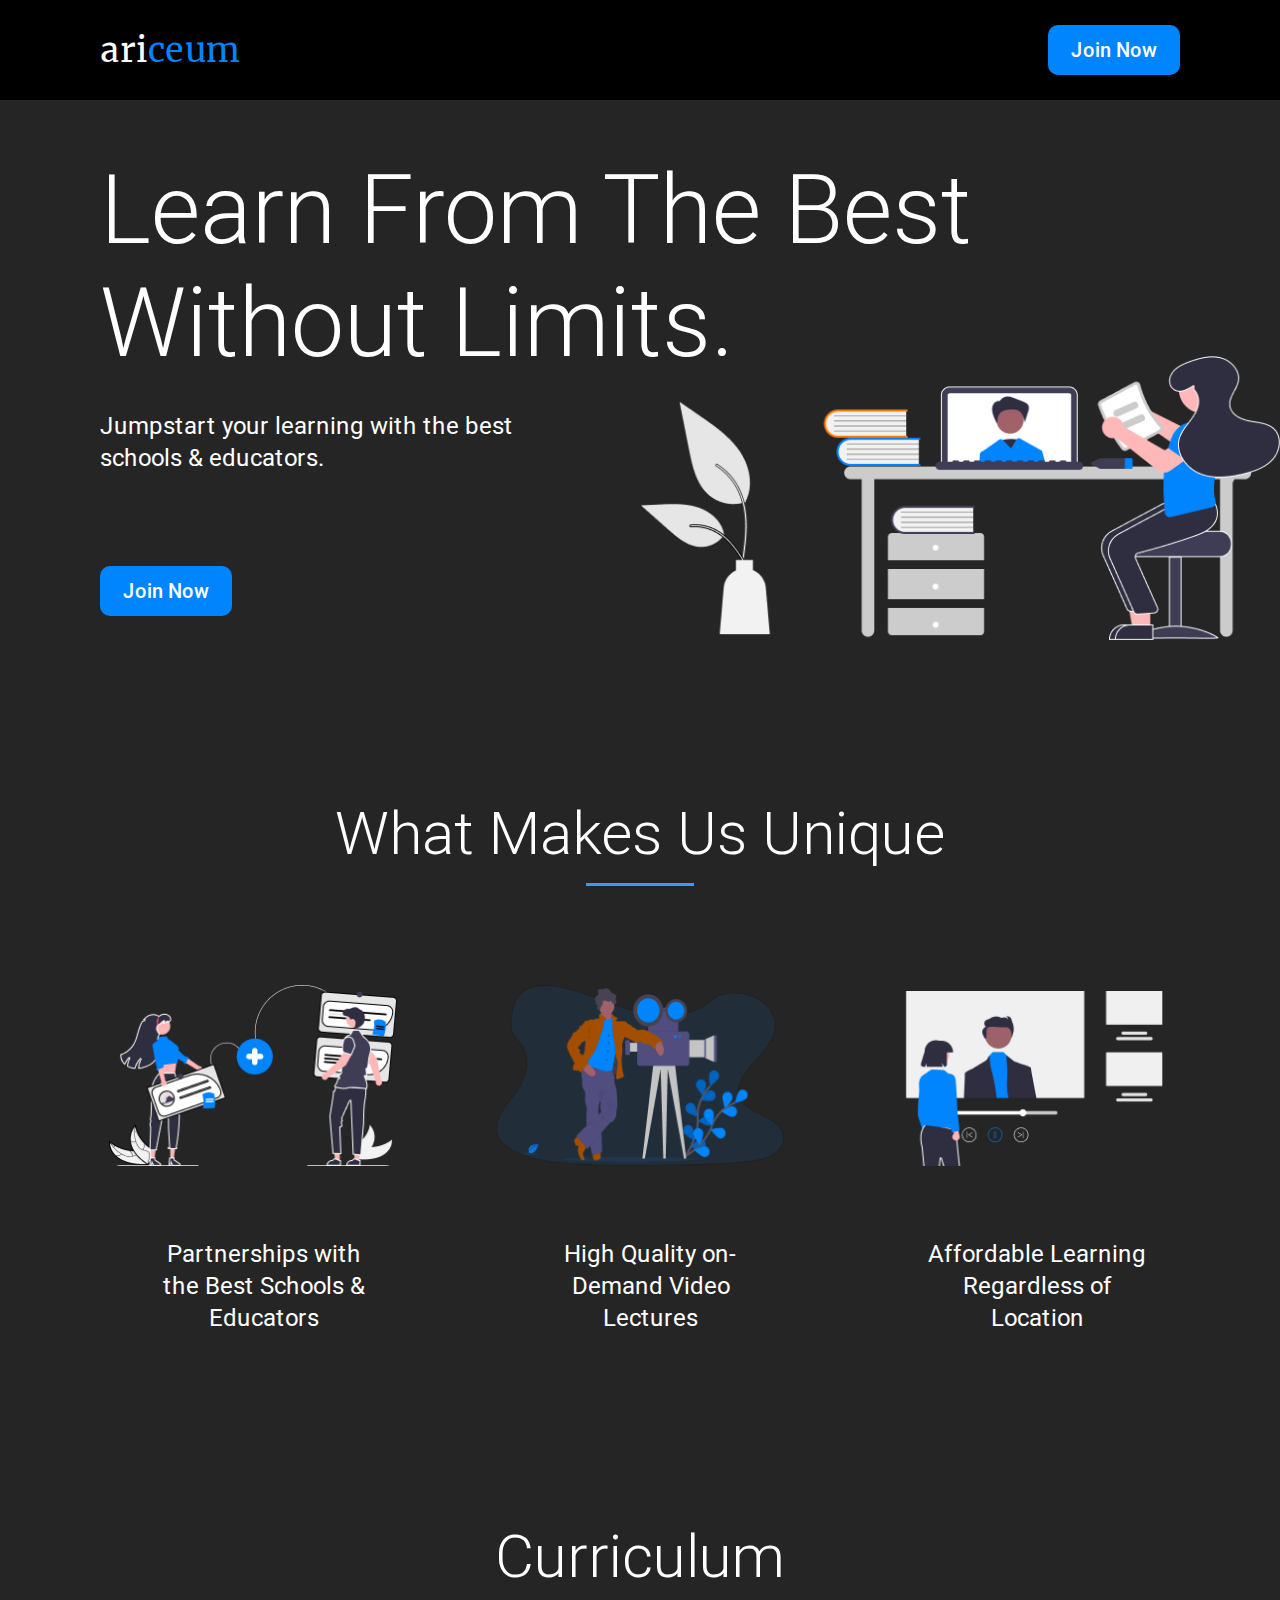
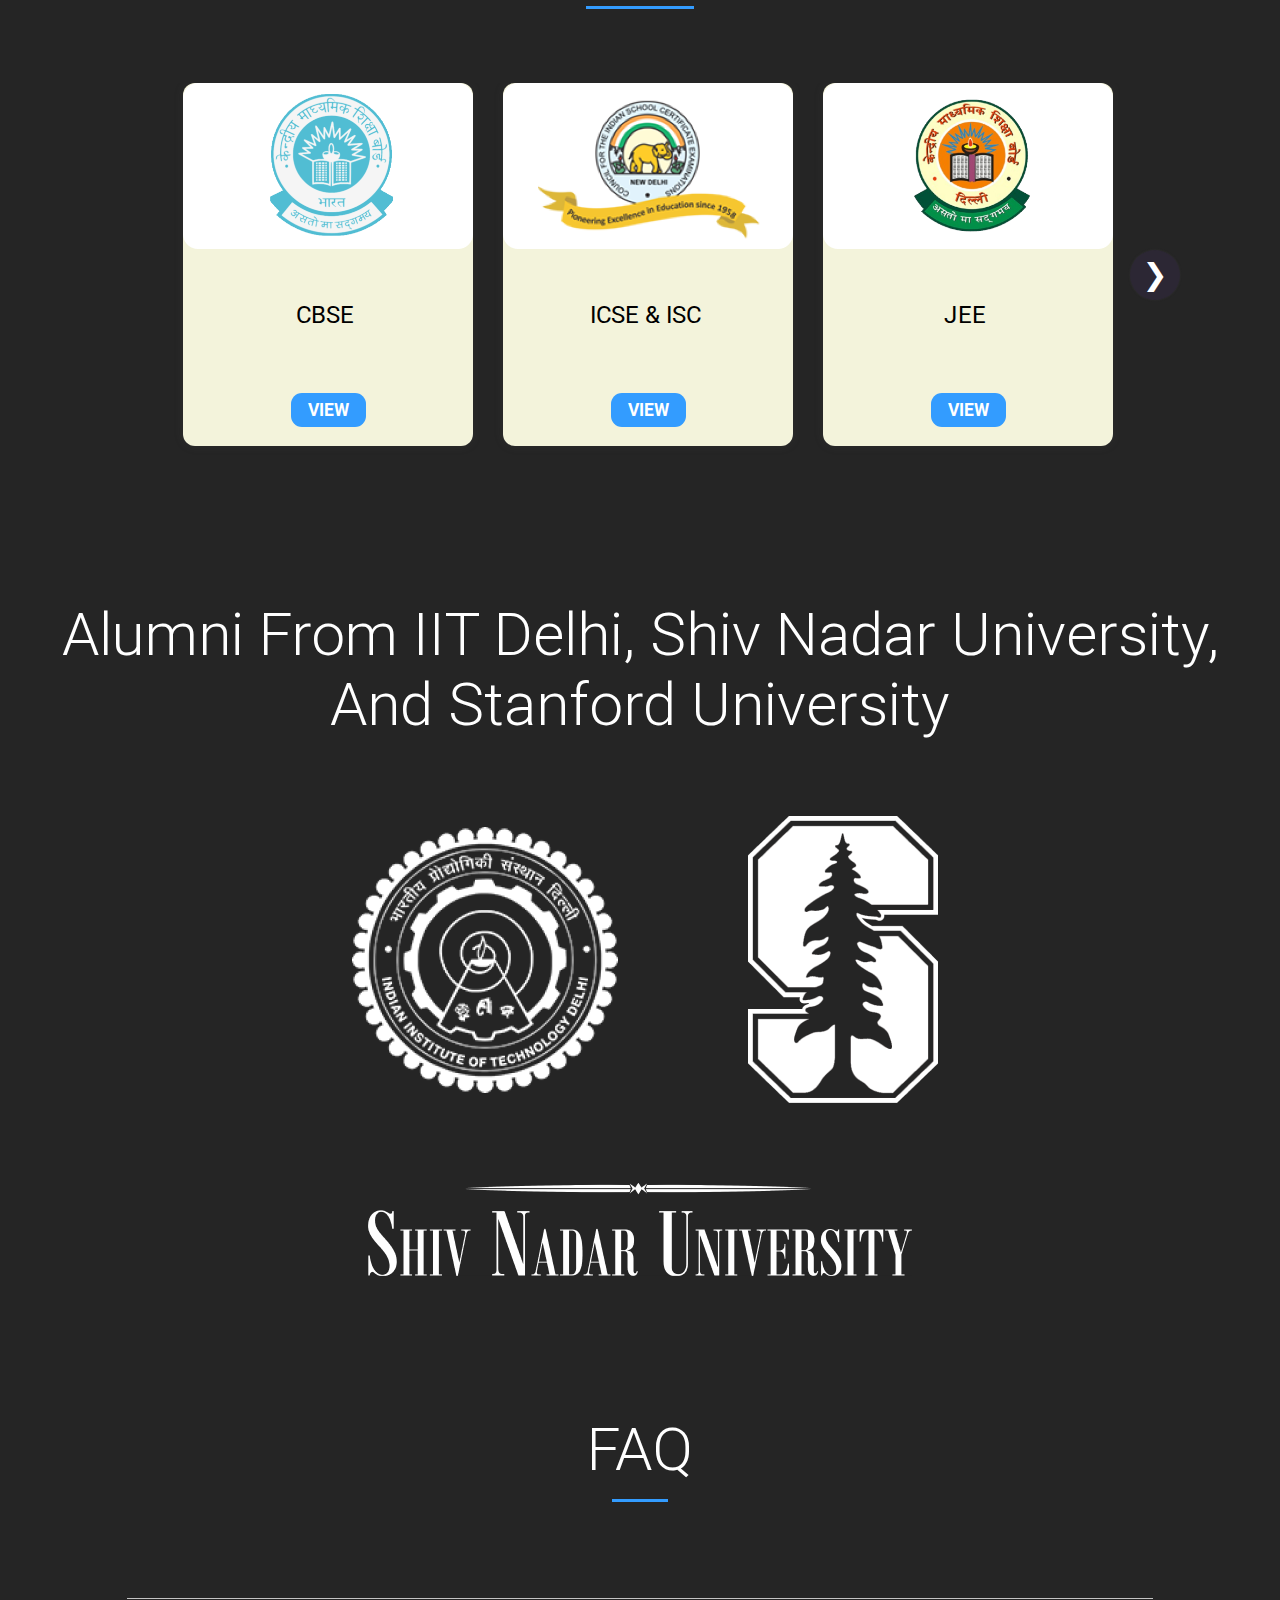
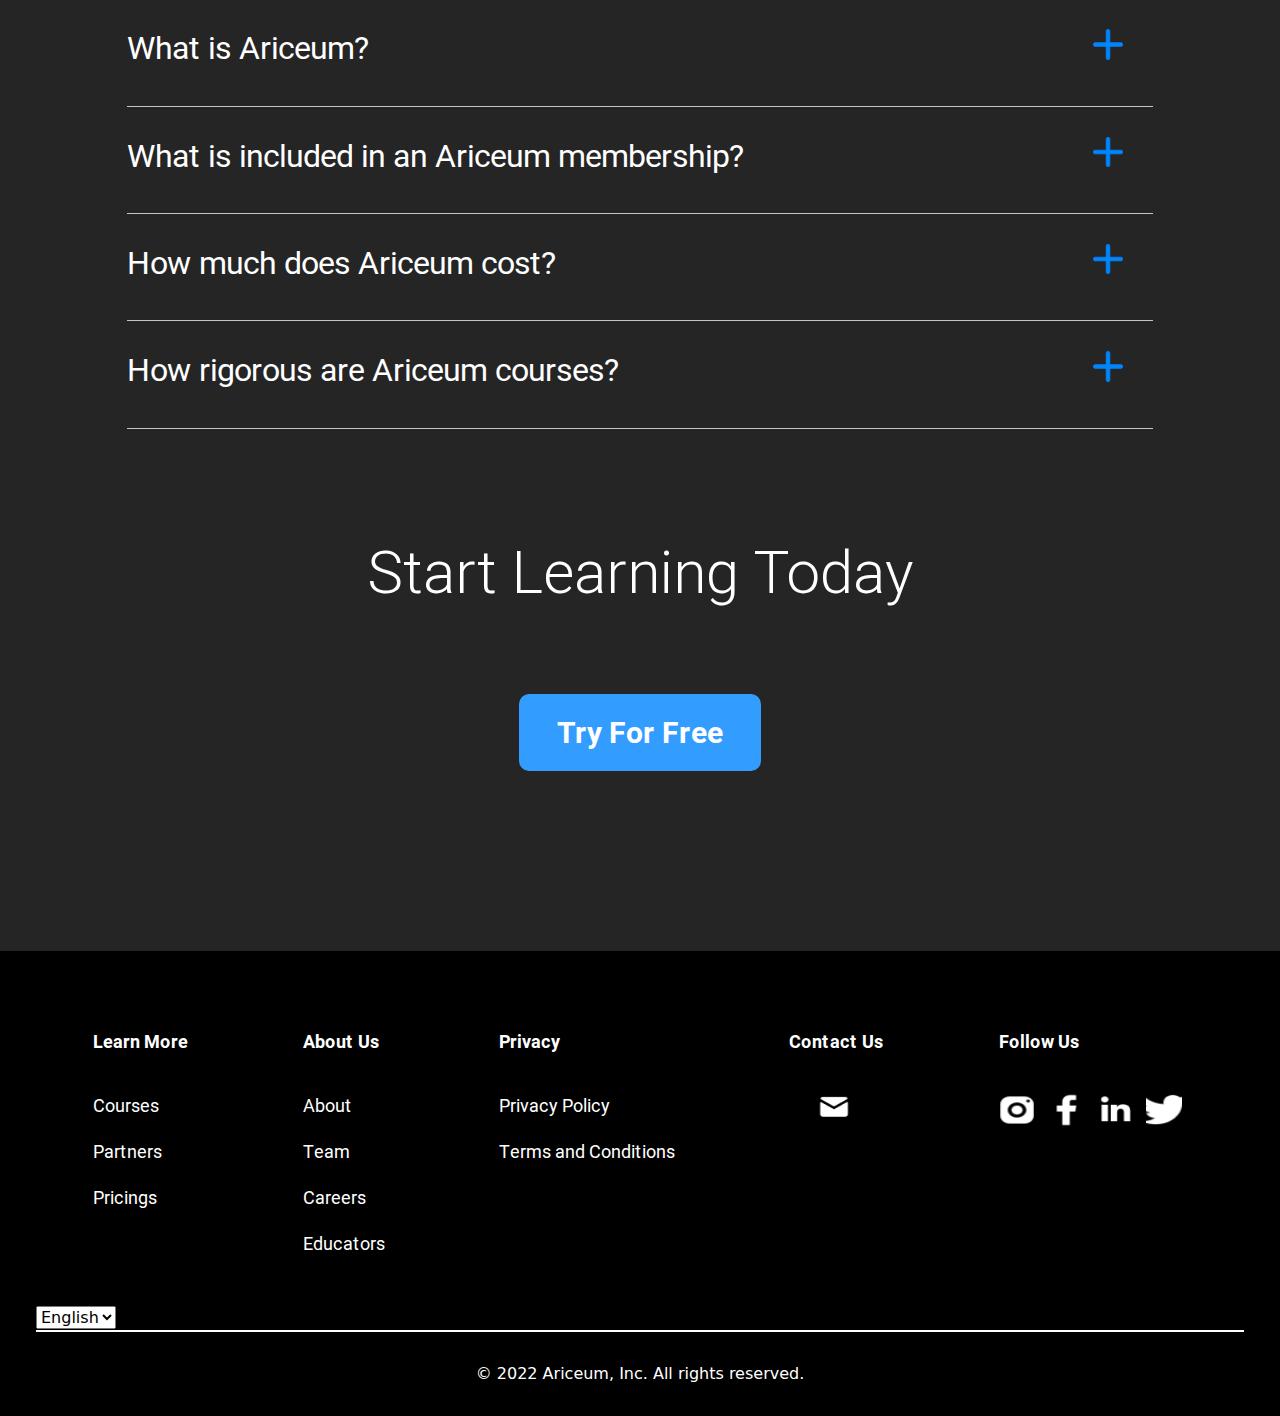
==== commit e2ebea96: "AT-38, AT-40, AT-32 hindi - 3 issues done" ====
--- a/index.html
+++ b/index.html
@@ -1 +1 @@
-<!doctype html><html lang="en"><head><meta charset="utf-8"/><link rel="icon" href="/favicon.ico"/><meta name="viewport" content="width=device-width,initial-scale=1"/><meta name="theme-color" content="#000000"/><meta name="description" content="Web site created using create-react-app"/><link rel="apple-touch-icon" href="/logo192.png"/><link rel="manifest" href="/manifest.json"/><title>Ariceum</title><script defer="defer" src="/static/js/main.bbde1163.js"></script><link href="/static/css/main.a74df332.css" rel="stylesheet"></head><body><noscript>You need to enable JavaScript to run this app.</noscript><div id="root"></div></body></html>+<!doctype html><html lang="en"><head><meta charset="utf-8"/><link rel="icon" href="/favicon.ico"/><meta name="viewport" content="width=device-width,initial-scale=1"/><meta name="theme-color" content="#000000"/><meta name="description" content="Web site created using create-react-app"/><link rel="apple-touch-icon" href="/logo192.png"/><link rel="manifest" href="/manifest.json"/><title>Ariceum</title><script defer="defer" src="/static/js/main.c18f565f.js"></script><link href="/static/css/main.368ef921.css" rel="stylesheet"></head><body><noscript>You need to enable JavaScript to run this app.</noscript><div id="root"></div></body></html>--- a/static/css/main.368ef921.css
+++ b/static/css/main.368ef921.css
@@ -0,0 +1,7 @@
+@charset "UTF-8";@font-face{font-family:Montserrat;font-style:normal;font-weight:300;src:url(/static/media/Montserrat-Light.02afb26fe72fcc052988.ttf) format("truetype")}@font-face{font-family:Montserrat;font-style:normal;font-weight:400;src:url(/static/media/Montserrat-Regular.3cd786652b8a2e9d41f2.ttf) format("truetype")}@font-face{font-family:Montserrat;font-style:normal;font-weight:700;src:url(/static/media/Montserrat-Bold.079ca05d3ded9bc107ab.ttf) format("truetype")}@font-face{font-family:Montserrat;font-style:normal;font-weight:800;src:url(/static/media/Montserrat-ExtraBold.1944c8d1a118759a4435.ttf) format("truetype")}@font-face{font-family:Merriweather;font-style:normal;font-weight:300;src:url(/static/media/Merriweather-Light.3637be79fa2ae611be9c.ttf) format("truetype")}@font-face{font-family:Merriweather;font-style:normal;font-weight:400;src:url(/static/media/Merriweather-Regular.55c73e48e04ec926ebfe.ttf) format("truetype")}@font-face{font-family:Merriweather;font-style:normal;font-weight:700;src:url(/static/media/Merriweather-Bold.7b45103bea0f9642b818.ttf) format("truetype")}@font-face{font-family:Roboto;font-style:normal;font-weight:300;src:url(/static/media/Roboto-Light.7cedccda2feb66b96d7a.ttf) format("truetype")}@font-face{font-family:Roboto;font-style:normal;font-weight:400;src:url(/static/media/Roboto-Regular.04b605aa85f24816e3e6.ttf) format("truetype")}@font-face{font-family:Roboto;font-style:normal;font-weight:500;src:url(/static/media/Roboto-Medium.987ab5111b87d67e6f6e.ttf) format("truetype")}@font-face{font-family:Roboto;font-style:normal;font-weight:700;src:url(/static/media/Roboto-Bold.29d0602f3c74d2be2107.ttf) format("truetype")}body{-webkit-font-smoothing:antialiased;-moz-osx-font-smoothing:grayscale;font-family:Montserrat,-apple-system,BlinkMacSystemFont,Segoe UI,Roboto,Oxygen,Ubuntu,Cantarell,Fira Sans,Droid Sans,Helvetica Neue,sans-serif}code{font-family:source-code-pro,Menlo,Monaco,Consolas,Courier New,monospace}.App{text-align:center}.App-logo{height:40vmin;pointer-events:none}@media (prefers-reduced-motion:no-preference){.App-logo{-webkit-animation:App-logo-spin 20s linear infinite;animation:App-logo-spin 20s linear infinite}}.App-header{align-items:center;background-color:#282c34;color:#fff;display:flex;flex-direction:column;font-size:calc(10px + 2vmin);justify-content:center;min-height:100vh}.App-link{color:#61dafb}@-webkit-keyframes App-logo-spin{0%{-webkit-transform:rotate(0deg);transform:rotate(0deg)}to{-webkit-transform:rotate(1turn);transform:rotate(1turn)}}@keyframes App-logo-spin{0%{-webkit-transform:rotate(0deg);transform:rotate(0deg)}to{-webkit-transform:rotate(1turn);transform:rotate(1turn)}}.CompanyDescription_container__M6\+Ul{background-color:#252525;display:flex;justify-content:center;margin-top:-2px;padding-top:55px;width:100%}.CompanyDescription_body__exywR{display:flex;flex-wrap:wrap-reverse;justify-content:center;max-width:103.125em;width:100%}.CompanyDescription_sectionOne__gIDDF{align-items:flex-start;display:flex;flex-basis:100%;flex-direction:column;flex-grow:1;justify-content:center}.CompanyDescription_heading__rKUUR{color:#fff;font-family:Roboto;font-size:96px;font-weight:300;line-height:112.5px;padding-bottom:0;padding-left:100px;padding-right:100px;width:1200px}.CompanyDescription_sectionTwo__iop5p{display:flex;flex-wrap:wrap-reverse;justify-content:center;max-width:103.125em;padding:0;width:100%}.CompanyDescription_twoContainer__UiVh1{align-items:flex-start;display:flex;flex-basis:50%;flex-direction:column;flex-grow:1;justify-content:center;padding-left:100px}.CompanyDescription_subHeading__9q3yd{color:#fff;font-family:Roboto;font-size:24px;font-weight:400;line-height:32px;padding-bottom:76px;width:500px}.CompanyDescription_joinNow__pxywt{background-color:#0085ff;border:none!important;border-radius:10px;color:#fff;cursor:pointer;font-family:Roboto;font-size:20px;font-weight:500;padding:10px 23px}.CompanyDescription_signin__P99Tw{background-color:#fff;border:2px solid #0085ff;border-radius:2.5px;color:#000;cursor:pointer;display:none;font-family:Roboto;font-size:9px;font-weight:700;margin-right:20px;padding:2px 22px}.CompanyDescription_signin__P99Tw:hover{background-color:#0085ff;color:#fff}.CompanyDescription_sectionThree__D26zg{flex-basis:50%;min-width:20.5em}.CompanyDescription_study__D11sl{margin-top:-30px;max-width:100%}@media only screen and (max-width:1024px) and (min-height:600px){.CompanyDescription_container__M6\+Ul{overflow:hidden}.CompanyDescription_heading__rKUUR{font-size:80px}.CompanyDescription_subHeading__9q3yd{font-size:25px}.CompanyDescription_study__D11sl{max-width:80%}.CompanyDescription_joinNow__pxywt{margin-top:-15%}}@media only screen and (max-width:912px) and (min-height:1368px){.CompanyDescription_container__M6\+Ul{overflow:hidden}.CompanyDescription_heading__rKUUR{font-size:45px;margin-left:15%;padding-bottom:30px;padding-left:43px;padding-right:43px}.CompanyDescription_subHeading__9q3yd{margin-left:20%;width:400px}.CompanyDescription_study__D11sl{margin-top:1%;max-width:70%}.CompanyDescription_joinNow__pxywt{margin-left:70%;width:150px}}@media only screen and (max-width:850px){.CompanyDescription_container__M6\+Ul{padding-top:23px}.CompanyDescription_sectionOne__gIDDF{align-items:center}.CompanyDescription_heading__rKUUR{font-size:30px;line-height:35px;padding-bottom:30px;padding-left:43px;padding-right:43px;text-align:center;width:auto}.CompanyDescription_twoContainer__UiVh1{align-items:center;padding-left:62px;padding-right:62px}.CompanyDescription_subHeading__9q3yd{font-size:14px;font-weight:300;line-height:26.4px;padding-bottom:31px;text-align:center;width:auto}.CompanyDescription_joinNow__pxywt{border-radius:2.5px;font-size:9px;font-weight:700;padding:4px 12px}.CompanyDescription_signin__P99Tw{display:inline;display:initial}.CompanyDescription_study__D11sl{margin:0 0 45px}}.wu1{min-height:8vh;padding-top:150px}.wu1,.wu1ph{background-color:#252525;display:flex;justify-content:center;margin-top:-2px;padding-bottom:0;width:100%}.wu1ph{padding-top:60px}.wu2{align-items:center;display:flex;flex-direction:column;max-width:103.125em;width:100%}.wu3{color:#fff;font-family:Roboto;font-size:2.4em;font-weight:300;margin-bottom:5px;text-align:center}.wu4{height:.2em;width:6.75em}.wu4,.wu4ph{background-color:#339cff}.wu4ph{height:1px;width:33.75px}.wu5{display:flex;flex-wrap:wrap;justify-content:space-evenly;padding-top:4.65em;width:100%}.wu6{border:1px solid #252525;border-radius:.75em;margin:0 0 1.25em;max-width:18vw;min-width:290px;padding:0}.wu7{max-width:100%}.wu6ph,.wu7{border-radius:.75em}.wu6ph{border:1px solid #252525;margin:0 0 1.25em;max-width:18vw;min-width:260px}.wu7ph{border-radius:.75em;max-width:100%;padding-bottom:42px}.wu8{border-radius:.75em;font-size:24px;font-weight:400;line-height:32px;margin-left:-5%;padding:3em 1.25em .5em 2.25em}.wu8,.wu8ph{color:#fff;font-family:Roboto;text-align:center}.wu8ph{background-color:#252525;display:flex;font-size:16px;font-weight:300;justify-content:center;line-height:18.75px;padding:0 16.7px 31.4px 16.7;width:100%}.WhyUs__text{width:230px}.wu9{-webkit-columns:#000;column-count:#000;font-family:Merriweather;font-size:.8em;font-weight:300;max-width:100%;padding:.5em 1.25em 1em 2.25em;text-align:left}@media (max-width:850px){.wu5{padding-left:16px;padding-right:16px}.WhyUs__text{width:150px}}.FAQ_container__4gLGm{background-color:#252525;display:flex;justify-content:center;margin-top:-2px;min-height:10vh;padding:0 100px 100px;width:100%}.FAQ_body__TRZDN{align-items:center;display:flex;flex-direction:column;max-width:103.125em;padding:0;width:95%}.FAQ_heading__jY76L{align-self:flex-center;color:#fff;font-family:Roboto;font-size:60px;font-weight:300;margin-bottom:5px}.FAQ_faqs__-YOty{background-color:#339cff;height:.2em;margin-bottom:6em;width:3.5em}.FAQ_faqContainer__wdkGI{border-top:.115em solid #c4c4c4;width:100%}.FAQ_tabsContainer__XLJJO{border-bottom:.115em solid #c4c4c4;padding:1.875em 0}.FAQ_tabs__Sq9Dg{align-items:left;cursor:pointer;display:flex;outline:none}.FAQ_questions__9rXqK{font-family:Roboto;font-size:32px;font-weight:400}.FAQ_plus__rAG78{height:.4em;margin:5px 30px auto auto;width:2em}.FAQ_minus__8bxkP{height:1.9em;margin:0 30px auto auto;width:1.9em}.FAQ_answers__gzzDp{color:#fff;font-family:Roboto;font-size:24px;font-weight:300;line-height:32px;margin-left:1.4375em;margin-right:10.4375em;margin-top:1.875em;text-align:left;white-space:pre-wrap}@media only screen and (max-width:850px){.FAQ_container__4gLGm{padding:41px 45px 45px}.FAQ_heading__jY76L{font-size:24px;font-weight:400}.FAQ_faqs__-YOty{height:1px;margin-bottom:10.5px;width:17px}.FAQ_tabsContainer__XLJJO{padding:10px 0}.FAQ_questions__9rXqK{font-size:14px;font-weight:300}.FAQ_plus__rAG78{height:1.25px;width:9.5px}.FAQ_minus__8bxkP{height:9.25px;width:9.5px}.FAQ_answers__gzzDp{font-size:9px;font-weight:400;line-height:10.55px;margin:11px 0 10px}}.carousel .control-arrow,.carousel.carousel-slider .control-arrow{background:none;border:0;cursor:pointer;filter:alpha(opacity=40);font-size:32px;opacity:.4;position:absolute;top:20px;transition:all .25s ease-in;z-index:2}.carousel .control-arrow:focus,.carousel .control-arrow:hover{filter:alpha(opacity=100);opacity:1}.carousel .control-arrow:before,.carousel.carousel-slider .control-arrow:before{border-bottom:8px solid transparent;border-top:8px solid transparent;content:"";display:inline-block;margin:0 5px}.carousel .control-disabled.control-arrow{cursor:inherit;display:none;filter:alpha(opacity=0);opacity:0}.carousel .control-prev.control-arrow{left:0}.carousel .control-prev.control-arrow:before{border-right:8px solid #fff}.carousel .control-next.control-arrow{right:0}.carousel .control-next.control-arrow:before{border-left:8px solid #fff}.carousel-root{outline:none}.carousel{width:100%}.carousel *{box-sizing:border-box}.carousel img{display:inline-block;pointer-events:none;width:100%}.carousel .carousel{position:relative}.carousel .control-arrow{background:none;border:0;font-size:18px;margin-top:-13px;outline:0;top:50%}.carousel .thumbs-wrapper{margin:20px;overflow:hidden}.carousel .thumbs{list-style:none;position:relative;-webkit-transform:translateZ(0);transform:translateZ(0);transition:all .15s ease-in;white-space:nowrap}.carousel .thumb{border:3px solid #fff;display:inline-block;margin-right:6px;overflow:hidden;padding:2px;transition:border .15s ease-in;white-space:nowrap}.carousel .thumb:focus{border:3px solid #ccc;outline:none}.carousel .thumb.selected,.carousel .thumb:hover{border:3px solid #333}.carousel .thumb img{vertical-align:top}.carousel.carousel-slider{margin:0;overflow:hidden;position:relative}.carousel.carousel-slider .control-arrow{bottom:0;color:#fff;font-size:26px;margin-top:0;padding:5px;top:0}.carousel.carousel-slider .control-arrow:hover{background:rgba(0,0,0,.2)}.carousel .slider-wrapper{margin:auto;overflow:hidden;transition:height .15s ease-in;width:100%}.carousel .slider-wrapper.axis-horizontal .slider{-ms-box-orient:horizontal;display:-moz-flex;display:flex}.carousel .slider-wrapper.axis-horizontal .slider .slide{flex-direction:column;flex-flow:column}.carousel .slider-wrapper.axis-vertical{-ms-box-orient:horizontal;display:-moz-flex;display:flex}.carousel .slider-wrapper.axis-vertical .slider{flex-direction:column}.carousel .slider{list-style:none;margin:0;padding:0;position:relative;width:100%}.carousel .slider.animated{transition:all .35s ease-in-out}.carousel .slide{margin:0;min-width:100%;position:relative;text-align:center}.carousel .slide img{border:0;vertical-align:top;width:100%}.carousel .slide iframe{border:0;display:inline-block;margin:0 40px 40px;width:calc(100% - 80px)}.carousel .slide .legend{background:#000;border-radius:10px;bottom:40px;color:#fff;font-size:12px;left:50%;margin-left:-45%;opacity:.25;padding:10px;position:absolute;text-align:center;transition:all .5s ease-in-out;transition:opacity .35s ease-in-out;width:90%}.carousel .control-dots{bottom:0;margin:10px 0;padding:0;position:absolute;text-align:center;width:100%;z-index:1}@media (min-width:960px){.carousel .control-dots{bottom:0}}.carousel .control-dots .dot{background:#fff;border-radius:50%;box-shadow:1px 1px 2px rgba(0,0,0,.9);cursor:pointer;display:inline-block;filter:alpha(opacity=30);height:8px;margin:0 8px;opacity:.3;transition:opacity .25s ease-in;width:8px}.carousel .control-dots .dot.selected,.carousel .control-dots .dot:hover{filter:alpha(opacity=100);opacity:1}.carousel .carousel-status{color:#fff;font-size:10px;padding:5px;position:absolute;right:0;text-shadow:1px 1px 1px rgba(0,0,0,.9);top:0}.carousel:hover .slide .legend{opacity:1}.cstyle{background-color:#c4c4c4;border:.3rem solid #fff;border-radius:50%;height:8.125rem;width:8.125rem}@media (max-width:37.5rem){.cstyle{height:5rem;width:5rem}}button.rec-dot{background-color:#c1d9f5;border-radius:10%;box-shadow:0 0 1px 1px #c1d9f5}button.rec-dot:active,button.rec-dot:focus,button.rec-dot:hover{box-shadow:0 0 1px 3px #0051b0}.rec.rec-arrow{border-radius:50%;color:#fff;font-size:30px}.rec.rec-arrow:hover{background-color:#0051b0;border-radius:50%}.rec.rec-arrow:disabled,button.rec-dot{visibility:hidden}.curriculum__container{background-color:#252525;margin-top:-2px;width:100%}.curriculum__heading{color:#fff;font-family:Roboto;font-size:60px;font-weight:300;margin-bottom:5px;text-align:center}.curriculum__body{background-color:#339cff;height:.2em;margin:0 auto;width:6.75em}.curriculum__carouselBody{justify-content:center;margin:0 auto;padding-left:100px;padding-right:100px;width:100%}.curriculum__carousel{display:flex;flex-wrap:wrap;justify-content:space-around;margin:4.65em 0 0;width:100%}.cd1{background-color:#f3f3db;box-shadow:0 0 .625em .0625em hsla(0,0%,39%,.1);margin:0 0 1.25em 1em;padding:0;width:290px}.cd1,.cd2{border-radius:.75em}.cd2{max-width:100%}.cd3{color:#000;font-family:Roboto;font-size:24px;font-weight:400;line-height:3.5em;padding:1em 1.25em .5em 1em;text-align:center}.cd4{font-weight:400;padding:.5em 1.25em 1em 2.25em}.cd4,.cd5{color:#000;font-family:Merriweather;font-size:.8em;max-width:100%;text-align:center}.cd5{font-weight:300}.cd6{background-color:#339cff;border:none!important;border-radius:.625em;color:#fff;font-family:Roboto;font-size:17.44px;font-weight:700;padding:.225em .975em}@media only screen and (max-width:850px){.curriculum__heading{font-size:24px}.curriculum__body{height:1px;width:33.75px}.curriculum__carouselBody{padding-left:16px;padding-right:16px}.curriculum__carousel{margin-top:3.5em}}@media only screen and (max-width:800px){.cd1{width:195px}.cd3{font-size:14px;font-weight:300;line-height:0px;margin-top:15px}.cd6{border-radius:6.67px;cursor:pointer;font-size:11.5px;padding:7px 12px}}.StartLearning_container__eFvL7{background-color:#252525;color:#fff;margin-top:-2px;padding-bottom:180px;width:100%}.StartLearning_heading__mPvCX{font-family:Roboto;font-size:60px;font-weight:300;margin-bottom:77px;text-align:center}.StartLearning_body__dxcu8{text-align:center}.StartLearning_button__9ltFH{background-color:#339cff;border:none!important;border-radius:10px;color:#fff;cursor:pointer;font-family:Roboto;font-size:30px;font-weight:700;padding:16px 38px}@media only screen and (max-width:850px){.StartLearning_container__eFvL7{padding-bottom:44px}.StartLearning_heading__mPvCX{font-size:18px;font-weight:400;margin-bottom:24px;text-align:center}.StartLearning_button__9ltFH{border-radius:2.5px;font-size:9px;font-weight:700;padding:4px 12px}}.Alumni_container__2Xyfy{background-color:#252525;color:#fff;margin-top:-2px;padding-bottom:130px;padding-top:100px;width:100%}.Alumni_heading__iJ8e7{font-family:Roboto;font-size:60px;font-weight:300;line-height:70px;margin-bottom:77px;padding:0 50px;text-align:center}.Alumni_logos__Wo8iu{text-align:center}.Alumni_iitd__z6tQr{margin-right:120px}.Alumni_next__YsGz9{padding-top:80px;text-align:center}@media only screen and (max-width:850px){.Alumni_container__2Xyfy{padding-bottom:28px;padding-top:38px}.Alumni_heading__iJ8e7{font-size:24px;line-height:28px;margin-bottom:20px;padding:0 60px;text-align:center}.Alumni_iitd__z6tQr{height:105px;margin-right:44px;text-align:center;width:105px}.Alumni_stanford__PXewB{height:105px;width:70px}.Alumni_next__YsGz9{padding-top:24px}.Alumni_snu__yEECK{height:50px;text-align:center;width:200px}}.About_aboutPage__s1Rea{background-color:#252525;display:wrap;justify-content:center;min-height:100vh;width:100%}.About_aboutPageHeading__hensD{margin-bottom:90px;padding-left:100px;padding-right:100px;padding-top:75px}.About_aboutPageHeading_h1__3jTQL{color:#fff;font-family:Roboto;font-size:60px;font-weight:300;margin-bottom:5px;text-align:center}.About_aboutPageHeadingLine__GoT8r{background-color:#339cff;height:.1em}.About_aboutPageStoryContainer__8TJN1{display:flex;flex-wrap:wrap-reverse;justify-content:center;padding:0 100px;width:100%}.About_aboutPageStoryText__FQW3Z{align-items:flex-start;display:flex;flex-basis:50%;flex-direction:column;flex-grow:1;justify-content:center}.About_aboutPageStoryText_p__kRcYK{color:#fff;font-family:Roboto;font-size:24px;font-weight:400;line-height:32px;margin-left:40px;margin-right:40px;text-align:left}.About_aboutPageStoryImage__PsVe8{flex-basis:40%;width:20.5em}.About_aboutPageStoryImage_img__ckztW{max-width:100%}.About_aboutPageTeamButton__vIDzQ{display:flex;justify-content:center;padding-bottom:200px;padding-top:200px}.About_aboutPageTeamButton_button__X1Cvz{background-color:#000;border:3px solid #339cff;border-radius:10px;color:#fff;font-family:Roboto;font-size:30px;font-weight:500;padding:39px 54px;-webkit-text-decoration-line:none;text-decoration-line:none}.About_aboutPageTeamButton_button__X1Cvz:hover{background-color:#339cff;color:#fff}@media only screen and (max-width:850px){.About_aboutPage__s1Rea{min-height:"0";padding:20px 0 0}.About_aboutPageHeading__hensD{margin-bottom:35px;padding:0}.About_aboutPageHeading_h1__3jTQL{font-size:24px;text-align:center}.About_aboutPageHeadingLine__GoT8r{margin:0 30px}.About_aboutPageStoryContainer__8TJN1{flex-direction:column;padding:0 30px}.About_aboutPageColumnReverse__81109{flex-direction:column-reverse}.About_aboutPageStoryText__FQW3Z{flex-basis:60%}.About_aboutPageStoryText_p__kRcYK{font-size:14px;font-weight:300px;line-height:16.4px;margin:20px 0 40px}.About_aboutPageStoryImage__PsVe8{align-items:center;display:flex;flex-basis:100%;justify-content:center;width:100%}.About_aboutPageStoryImage_img__ckztW{align-self:center;max-width:75%}.About_aboutPageTeamButton__vIDzQ{margin-top:-10%;padding-bottom:40px;padding-top:55px}.About_aboutPageTeamButton_button__X1Cvz{border-radius:2.5px;border-width:1px;cursor:pointer;font-size:9px;font-weight:700;padding:4px;text-decoration:none}}.Career_careerpage__gs7cP{background-color:#252525;justify-content:center;padding-top:5.125rem;width:100%}.Career_fsection__BenMY{display:flex;flex-wrap:wrap-reverse;justify-content:center;margin:0 auto;max-width:103.125rem;padding:0 2.25rem;width:100%}.Career_headbut__Qi2YT{align-items:flex-start;display:flex;flex-basis:50%;flex-direction:column;flex-grow:1;justify-content:center;margin-top:2rem}.Career_heading__ClR1m{font-size:96px;font-weight:300;line-height:112.5px;padding-left:65px;text-align:left}.Career_heading__ClR1m,.Career_para__2F\+TD{color:#fff;font-family:Roboto;margin-bottom:4rem}.Career_para__2F\+TD{font-size:10px;font-weight:400;text-align:center}.Career_viewjobs__mg4Q6{background-color:#fff;border:3px solid #339cff;border-radius:10px;color:#000;cursor:pointer;font-family:Roboto;font-size:25px;font-weight:700;margin:0 0 5.4rem 17rem;max-width:15rem;padding:14px 15px}.Career_viewjobs__mg4Q6:hover{background-color:#339cff}.Career_imgsection__FWjgt{flex-basis:30%;margin-top:0;min-width:20.5rem}.Career_image__jOxMb{float:center;max-width:100%;width:80%}.Career_goal__K3NFX{color:#fff;padding:0 100px;width:100%}.Career_goalheading__uXo5e{color:#fff;font-family:Roboto;font-size:60px;font-weight:300;margin-bottom:5px;text-align:center}.Career_un1__0Wl4U{background-color:#339cff;height:.2rem;margin:0 auto;width:6.75rem}.Career_goalpara__B0s86{font-family:Roboto;font-size:24px;font-weight:400;line-height:32px;margin-top:45px;text-align:center}.Career_jointeam__YWh95{display:flex;justify-content:center;padding-top:70px;width:100%}.Career_joinsection__MEtTT{align-items:center;display:flex;flex-direction:column;max-width:103.125rem;padding:0 2.25rem;width:100%}.Career_joinheading__eVOrj{color:#fff;font-family:Roboto;font-size:60px;font-weight:300;margin-bottom:5px;text-align:center}.Career_un2__gApDi{background-color:#339cff;height:.2rem;margin:0 auto;width:6.75rem}.Career_joinpara__y8vwa{color:#fff;font-family:Roboto;font-size:24px;font-weight:400;line-height:32px;margin-top:45px;padding:0 100px}.Career_csection__51QHS{display:flex;flex-wrap:wrap;justify-content:space-evenly;margin:6.35rem 0 3.75rem;width:100%}.Career_ccard__m8AaI{background-color:#f3f3db;border-radius:.625rem;margin:0 0 1.25rem;max-width:20vw;min-width:20.3125rem;padding:0}.Career_cimage__T-0RI{max-width:100%;padding:2rem 2rem 1rem}.Career_chead__zweGD{font-family:Roboto;font-size:24px;font-weight:400;line-height:32px;padding:1rem 0 75px;text-align:center}.Career_seebutton__WeKt2{background-color:#fff;border:3px solid #339cff;border-radius:10px;color:#000;cursor:pointer;font-family:Roboto;font-size:25px;font-weight:700;margin:0 0 5.4rem 70%;max-width:15rem;padding:14px 17px}.Career_seebutton__WeKt2:hover{background-color:#339cff}@media only screen and (max-width:850px){.Career_careerpage__gs7cP{padding-top:20px}.Career_fsection__BenMY{padding:0}.Career_headbut__Qi2YT{align-items:center}.Career_heading__ClR1m{font-size:24px;line-height:0;margin-bottom:10px;padding-left:0;padding-top:37.6px;text-align:center}.Career_para__2F\+TD{font-size:14px;font-weight:300;line-height:16.4px;margin-bottom:20px;padding-top:10px}.Career_viewjobs__mg4Q6{border-radius:2.5px;border-width:1px;font-size:9px;margin:0 auto;padding:3px 7px}.Career_imgsection__FWjgt{flex-basis:80%;min-width:0}.Career_image__jOxMb{margin:10px 0 0;width:100%}.Career_goal__K3NFX{padding:25px 0 0}.Career_goalheading__uXo5e{font-size:24px;padding:0 135px}.Career_un1__0Wl4U{height:1px;margin-bottom:7px;text-align:center;width:33px}.Career_goalpara__B0s86{font-size:14px;font-weight:300;line-height:14px;margin-left:0;margin-top:20px;padding:0 30px;text-align:left}.Career_jointeam__YWh95{padding-top:15px}.Career_joinsection__MEtTT{padding:0}.Career_joinheading__eVOrj{font-size:24px}.Career_un2__gApDi{height:1px;margin-bottom:7px;text-align:center;width:33px}.Career_joinpara__y8vwa{display:none}.Career_csection__51QHS{margin-bottom:0;margin-top:15px;padding:0 20px}.Career_ccard__m8AaI{background-color:#252525;border-radius:10px;margin:0;min-width:200px}.Career_cimage__T-0RI{margin:20px 0;padding:0 10px}.Career_chead__zweGD{color:#fff;font-size:20px;font-weight:300;line-height:14.63px;padding:0 0 10px;text-align:center}.Career_seebutton__WeKt2{border-radius:2.5px;border-width:1px;font-size:9px;margin-bottom:70px;margin-left:0;padding:3px 7px}}.popup-content{background:#fff;border:1px solid #d7d7d7;margin:auto;padding:5px;width:50%}[role=tooltip].popup-content{border-radius:5px;box-shadow:0 0 3px rgba(0,0,0,.16);width:200px}.popup-overlay{background:rgba(0,0,0,.5)}[data-popup=tooltip].popup-overlay{background:transparent}.popup-arrow{stroke-width:2px;stroke:#d7d7d7;stroke-dasharray:30px;stroke-dashoffset:-54px;bottom:0;color:#fff;-webkit-filter:drop-shadow(0 -3px 3px rgba(0,0,0,.16));filter:drop-shadow(0 -3px 3px rgba(0,0,0,.16));left:0;right:0;top:0}.CoursesPage_coursespage__9eEV\+{background-color:#252525;display:wrap;justify-content:center;min-height:100vh;padding-bottom:180px;padding-top:70px;width:100%}.CoursesPage_headund__jmdGI{margin-bottom:65px;padding-left:100px;padding-right:100px}.CoursesPage_courseshead__KlAcQ{color:#fff;font-family:Roboto;font-size:60px;font-weight:300;margin-bottom:5px;text-align:center}.CoursesPage_und__\+dSp\+{background-color:#339cff;height:.1rem}.CoursesPage_welcome__PP4by{color:#fff;font-family:Roboto;font-size:60px;font-weight:300;margin-bottom:33px}.CoursesPage_mainsection__52yXB{justify-content:center;width:100%}.CoursesPage_welcomesection__vGD70{align-items:flex-start;display:flex;flex-basis:50%;flex-direction:column;flex-grow:1;justify-content:center;padding:0 100px}.CoursesPage_para__7rdHG{color:#fff;font-family:Merriweather;font-size:24px;font-weight:400;line-height:30px;margin-bottom:62px}.CoursesPage_sfilter__fn1VX{display:flex;padding:0 200px}.CoursesPage_search__Mqugg{margin-right:140px;width:410px}.CoursesPage_category__\+Yl4c{background-color:#505050;border-color:#0085ff;margin-left:58px}.CoursesPage_category__\+Yl4c label{color:#fff}.CoursesPage_video__imCbV{align-items:center;justify-content:center;margin-bottom:145px;margin-top:188px;text-align:center}.CoursesPage_player__Uznp8{border-radius:20px;height:422px;object-fit:cover;width:1140px}.CoursesPage_pcourses__Ionxg{padding:0 50px 78px}.CoursesPage_popular__v8PIV{color:#fff;font-family:Merriweather;font-size:30px;font-weight:700;margin-bottom:78px;margin-left:75px}.CoursesPage_img__SJFpg{height:424px;width:322px}.CoursesPage_videoheading__JvWzF{color:#fff;font-family:Merriweather;font-size:30px;font-weight:700;margin-bottom:0;margin-left:125px}.CoursesPage_rv__NPLVB{display:flex;margin:0 50px}.CoursesPage_video2__nr7GT{align-items:center;justify-content:center;margin-bottom:100px;margin-top:90px;text-align:center}.CoursesPage_player2__rnZfh{border-radius:20px;height:285px;margin-left:70px;object-fit:cover;width:500px}@media only screen and (max-width:850px){.CoursesPage_coursespage__9eEV\+{min-height:0;padding:20px 0 0}.CoursesPage_headund__jmdGI{margin-bottom:20px;padding:0}.CoursesPage_courseshead__KlAcQ{font-size:24px;text-align:center}.CoursesPage_und__\+dSp\+{margin:0 30px}.CoursesPage_welcomesection__vGD70{padding:35px 30px 40px}.CoursesPage_welcome__PP4by{font-size:18px;font-weight:400;margin-bottom:10px;text-align:left}.CoursesPage_para__7rdHG{font-size:14px;font-weight:300;line-height:16.41px;margin-bottom:42px}.CoursesPage_sfilter__fn1VX{padding:0 30px}.CoursesPage_search__Mqugg{margin-right:20px;width:136px}.CoursesPage_category__\+Yl4c{margin-left:10px}.CoursesPage_video__imCbV{margin-bottom:47px;margin-top:30px}.CoursesPage_player__Uznp8{height:150px;width:300px}.CoursesPage_rvsection__jAqDR{display:none}.CoursesPage_pcourses__Ionxg{padding:0 30px 45px}.CoursesPage_popular__v8PIV{font-size:18px;font-weight:400;margin-bottom:30px;margin-left:20px}.CoursesPage_img__SJFpg{height:105px;width:90px}}/*!
+ * Bootstrap v5.1.3 (https://getbootstrap.com/)
+ * Copyright 2011-2021 The Bootstrap Authors
+ * Copyright 2011-2021 Twitter, Inc.
+ * Licensed under MIT (https://github.com/twbs/bootstrap/blob/main/LICENSE)
+ */:root{--bs-blue:#0d6efd;--bs-indigo:#6610f2;--bs-purple:#6f42c1;--bs-pink:#d63384;--bs-red:#dc3545;--bs-orange:#fd7e14;--bs-yellow:#ffc107;--bs-green:#198754;--bs-teal:#20c997;--bs-cyan:#0dcaf0;--bs-white:#fff;--bs-gray:#6c757d;--bs-gray-dark:#343a40;--bs-gray-100:#f8f9fa;--bs-gray-200:#e9ecef;--bs-gray-300:#dee2e6;--bs-gray-400:#ced4da;--bs-gray-500:#adb5bd;--bs-gray-600:#6c757d;--bs-gray-700:#495057;--bs-gray-800:#343a40;--bs-gray-900:#212529;--bs-primary:#0d6efd;--bs-secondary:#6c757d;--bs-success:#198754;--bs-info:#0dcaf0;--bs-warning:#ffc107;--bs-danger:#dc3545;--bs-light:#f8f9fa;--bs-dark:#212529;--bs-primary-rgb:13,110,253;--bs-secondary-rgb:108,117,125;--bs-success-rgb:25,135,84;--bs-info-rgb:13,202,240;--bs-warning-rgb:255,193,7;--bs-danger-rgb:220,53,69;--bs-light-rgb:248,249,250;--bs-dark-rgb:33,37,41;--bs-white-rgb:255,255,255;--bs-black-rgb:0,0,0;--bs-body-color-rgb:33,37,41;--bs-body-bg-rgb:255,255,255;--bs-font-sans-serif:system-ui,-apple-system,"Segoe UI",Roboto,"Helvetica Neue",Arial,"Noto Sans","Liberation Sans",sans-serif,"Apple Color Emoji","Segoe UI Emoji","Segoe UI Symbol","Noto Color Emoji";--bs-font-monospace:SFMono-Regular,Menlo,Monaco,Consolas,"Liberation Mono","Courier New",monospace;--bs-gradient:linear-gradient(180deg,hsla(0,0%,100%,.15),hsla(0,0%,100%,0));--bs-body-font-family:var(--bs-font-sans-serif);--bs-body-font-size:1rem;--bs-body-font-weight:400;--bs-body-line-height:1.5;--bs-body-color:#212529;--bs-body-bg:#fff}*,:after,:before{box-sizing:border-box}@media (prefers-reduced-motion:no-preference){:root{scroll-behavior:smooth}}body{-webkit-text-size-adjust:100%;-webkit-tap-highlight-color:transparent;background-color:#fff;background-color:var(--bs-body-bg);color:#212529;color:var(--bs-body-color);font-family:system-ui,-apple-system,Segoe UI,Roboto,Helvetica Neue,Arial,Noto Sans,Liberation Sans,sans-serif,Apple Color Emoji,Segoe UI Emoji,Segoe UI Symbol,Noto Color Emoji;font-family:var(--bs-body-font-family);font-size:1rem;font-size:var(--bs-body-font-size);font-weight:400;font-weight:var(--bs-body-font-weight);line-height:1.5;line-height:var(--bs-body-line-height);margin:0;text-align:var(--bs-body-text-align)}hr{background-color:currentColor;border:0;color:inherit;margin:1rem 0;opacity:.25}hr:not([size]){height:1px}.h1,.h2,.h3,.h4,.h5,.h6,h1,h2,h3,h4,h5,h6{font-weight:500;line-height:1.2;margin-bottom:.5rem;margin-top:0}.h1,h1{font-size:calc(1.375rem + 1.5vw)}@media (min-width:1200px){.h1,h1{font-size:2.5rem}}.h2,h2{font-size:calc(1.325rem + .9vw)}@media (min-width:1200px){.h2,h2{font-size:2rem}}.h3,h3{font-size:calc(1.3rem + .6vw)}@media (min-width:1200px){.h3,h3{font-size:1.75rem}}.h4,h4{font-size:calc(1.275rem + .3vw)}@media (min-width:1200px){.h4,h4{font-size:1.5rem}}.h5,h5{font-size:1.25rem}.h6,h6{font-size:1rem}p{margin-bottom:1rem;margin-top:0}abbr[data-bs-original-title],abbr[title]{cursor:help;-webkit-text-decoration:underline dotted;text-decoration:underline dotted;-webkit-text-decoration-skip-ink:none;text-decoration-skip-ink:none}address{font-style:normal;line-height:inherit;margin-bottom:1rem}ol,ul{padding-left:2rem}dl,ol,ul{margin-bottom:1rem;margin-top:0}ol ol,ol ul,ul ol,ul ul{margin-bottom:0}dt{font-weight:700}dd{margin-bottom:.5rem;margin-left:0}blockquote{margin:0 0 1rem}b,strong{font-weight:bolder}.small,small{font-size:.875em}.mark,mark{background-color:#fcf8e3;padding:.2em}sub,sup{font-size:.75em;line-height:0;position:relative;vertical-align:baseline}sub{bottom:-.25em}sup{top:-.5em}a{color:#0d6efd;text-decoration:underline}a:hover{color:#0a58ca}a:not([href]):not([class]),a:not([href]):not([class]):hover{color:inherit;text-decoration:none}code,kbd,pre,samp{direction:ltr;font-family:SFMono-Regular,Menlo,Monaco,Consolas,Liberation Mono,Courier New,monospace;font-family:var(--bs-font-monospace);font-size:1em;unicode-bidi:bidi-override}pre{display:block;font-size:.875em;margin-bottom:1rem;margin-top:0;overflow:auto}pre code{color:inherit;font-size:inherit;word-break:normal}code{word-wrap:break-word;color:#d63384;font-size:.875em}a>code{color:inherit}kbd{background-color:#212529;border-radius:.2rem;color:#fff;font-size:.875em;padding:.2rem .4rem}kbd kbd{font-size:1em;font-weight:700;padding:0}figure{margin:0 0 1rem}img,svg{vertical-align:middle}table{border-collapse:collapse;caption-side:bottom}caption{color:#6c757d;padding-bottom:.5rem;padding-top:.5rem;text-align:left}th{text-align:inherit;text-align:-webkit-match-parent}tbody,td,tfoot,th,thead,tr{border:0 solid;border-color:inherit}label{display:inline-block}button{border-radius:0}button:focus:not(:focus-visible){outline:0}button,input,optgroup,select,textarea{font-family:inherit;font-size:inherit;line-height:inherit;margin:0}button,select{text-transform:none}[role=button]{cursor:pointer}select{word-wrap:normal}select:disabled{opacity:1}[list]::-webkit-calendar-picker-indicator{display:none}[type=button],[type=reset],[type=submit],button{-webkit-appearance:button}[type=button]:not(:disabled),[type=reset]:not(:disabled),[type=submit]:not(:disabled),button:not(:disabled){cursor:pointer}::-moz-focus-inner{border-style:none;padding:0}textarea{resize:vertical}fieldset{border:0;margin:0;min-width:0;padding:0}legend{float:left;font-size:calc(1.275rem + .3vw);line-height:inherit;margin-bottom:.5rem;padding:0;width:100%}@media (min-width:1200px){legend{font-size:1.5rem}}legend+*{clear:left}::-webkit-datetime-edit-day-field,::-webkit-datetime-edit-fields-wrapper,::-webkit-datetime-edit-hour-field,::-webkit-datetime-edit-minute,::-webkit-datetime-edit-month-field,::-webkit-datetime-edit-text,::-webkit-datetime-edit-year-field{padding:0}::-webkit-inner-spin-button{height:auto}[type=search]{-webkit-appearance:textfield;outline-offset:-2px}::-webkit-search-decoration{-webkit-appearance:none}::-webkit-color-swatch-wrapper{padding:0}::file-selector-button{font:inherit}::-webkit-file-upload-button{-webkit-appearance:button;font:inherit}output{display:inline-block}iframe{border:0}summary{cursor:pointer;display:list-item}progress{vertical-align:baseline}[hidden]{display:none!important}.lead{font-size:1.25rem;font-weight:300}.display-1{font-size:calc(1.625rem + 4.5vw);font-weight:300;line-height:1.2}@media (min-width:1200px){.display-1{font-size:5rem}}.display-2{font-size:calc(1.575rem + 3.9vw);font-weight:300;line-height:1.2}@media (min-width:1200px){.display-2{font-size:4.5rem}}.display-3{font-size:calc(1.525rem + 3.3vw);font-weight:300;line-height:1.2}@media (min-width:1200px){.display-3{font-size:4rem}}.display-4{font-size:calc(1.475rem + 2.7vw);font-weight:300;line-height:1.2}@media (min-width:1200px){.display-4{font-size:3.5rem}}.display-5{font-size:calc(1.425rem + 2.1vw);font-weight:300;line-height:1.2}@media (min-width:1200px){.display-5{font-size:3rem}}.display-6{font-size:calc(1.375rem + 1.5vw);font-weight:300;line-height:1.2}@media (min-width:1200px){.display-6{font-size:2.5rem}}.list-inline,.list-unstyled{list-style:none;padding-left:0}.list-inline-item{display:inline-block}.list-inline-item:not(:last-child){margin-right:.5rem}.initialism{font-size:.875em;text-transform:uppercase}.blockquote{font-size:1.25rem;margin-bottom:1rem}.blockquote>:last-child{margin-bottom:0}.blockquote-footer{color:#6c757d;font-size:.875em;margin-bottom:1rem;margin-top:-1rem}.blockquote-footer:before{content:"— "}.img-fluid,.img-thumbnail{height:auto;max-width:100%}.img-thumbnail{background-color:#fff;border:1px solid #dee2e6;border-radius:.25rem;padding:.25rem}.figure{display:inline-block}.figure-img{line-height:1;margin-bottom:.5rem}.figure-caption{color:#6c757d;font-size:.875em}.container,.container-fluid,.container-lg,.container-md,.container-sm,.container-xl,.container-xxl{margin-left:auto;margin-right:auto;padding-left:.75rem;padding-left:var(--bs-gutter-x,.75rem);padding-right:.75rem;padding-right:var(--bs-gutter-x,.75rem);width:100%}@media (min-width:576px){.container,.container-sm{max-width:540px}}@media (min-width:768px){.container,.container-md,.container-sm{max-width:720px}}@media (min-width:992px){.container,.container-lg,.container-md,.container-sm{max-width:960px}}@media (min-width:1200px){.container,.container-lg,.container-md,.container-sm,.container-xl{max-width:1140px}}@media (min-width:1400px){.container,.container-lg,.container-md,.container-sm,.container-xl,.container-xxl{max-width:1320px}}.row{--bs-gutter-x:1.5rem;--bs-gutter-y:0;display:flex;flex-wrap:wrap;margin-left:calc(var(--bs-gutter-x)*-.5);margin-right:calc(var(--bs-gutter-x)*-.5);margin-top:calc(var(--bs-gutter-y)*-1)}.row>*{flex-shrink:0;margin-top:var(--bs-gutter-y);max-width:100%;padding-left:calc(var(--bs-gutter-x)*.5);padding-right:calc(var(--bs-gutter-x)*.5);width:100%}.col{flex:1 0}.row-cols-auto>*{flex:0 0 auto;width:auto}.row-cols-1>*{flex:0 0 auto;width:100%}.row-cols-2>*{flex:0 0 auto;width:50%}.row-cols-3>*{flex:0 0 auto;width:33.3333333333%}.row-cols-4>*{flex:0 0 auto;width:25%}.row-cols-5>*{flex:0 0 auto;width:20%}.row-cols-6>*{flex:0 0 auto;width:16.6666666667%}.col-auto{flex:0 0 auto;width:auto}.col-1{flex:0 0 auto;width:8.33333333%}.col-2{flex:0 0 auto;width:16.66666667%}.col-3{flex:0 0 auto;width:25%}.col-4{flex:0 0 auto;width:33.33333333%}.col-5{flex:0 0 auto;width:41.66666667%}.col-6{flex:0 0 auto;width:50%}.col-7{flex:0 0 auto;width:58.33333333%}.col-8{flex:0 0 auto;width:66.66666667%}.col-9{flex:0 0 auto;width:75%}.col-10{flex:0 0 auto;width:83.33333333%}.col-11{flex:0 0 auto;width:91.66666667%}.col-12{flex:0 0 auto;width:100%}.offset-1{margin-left:8.33333333%}.offset-2{margin-left:16.66666667%}.offset-3{margin-left:25%}.offset-4{margin-left:33.33333333%}.offset-5{margin-left:41.66666667%}.offset-6{margin-left:50%}.offset-7{margin-left:58.33333333%}.offset-8{margin-left:66.66666667%}.offset-9{margin-left:75%}.offset-10{margin-left:83.33333333%}.offset-11{margin-left:91.66666667%}.g-0,.gx-0{--bs-gutter-x:0}.g-0,.gy-0{--bs-gutter-y:0}.g-1,.gx-1{--bs-gutter-x:0.25rem}.g-1,.gy-1{--bs-gutter-y:0.25rem}.g-2,.gx-2{--bs-gutter-x:0.5rem}.g-2,.gy-2{--bs-gutter-y:0.5rem}.g-3,.gx-3{--bs-gutter-x:1rem}.g-3,.gy-3{--bs-gutter-y:1rem}.g-4,.gx-4{--bs-gutter-x:1.5rem}.g-4,.gy-4{--bs-gutter-y:1.5rem}.g-5,.gx-5{--bs-gutter-x:3rem}.g-5,.gy-5{--bs-gutter-y:3rem}@media (min-width:576px){.col-sm{flex:1 0}.row-cols-sm-auto>*{flex:0 0 auto;width:auto}.row-cols-sm-1>*{flex:0 0 auto;width:100%}.row-cols-sm-2>*{flex:0 0 auto;width:50%}.row-cols-sm-3>*{flex:0 0 auto;width:33.3333333333%}.row-cols-sm-4>*{flex:0 0 auto;width:25%}.row-cols-sm-5>*{flex:0 0 auto;width:20%}.row-cols-sm-6>*{flex:0 0 auto;width:16.6666666667%}.col-sm-auto{flex:0 0 auto;width:auto}.col-sm-1{flex:0 0 auto;width:8.33333333%}.col-sm-2{flex:0 0 auto;width:16.66666667%}.col-sm-3{flex:0 0 auto;width:25%}.col-sm-4{flex:0 0 auto;width:33.33333333%}.col-sm-5{flex:0 0 auto;width:41.66666667%}.col-sm-6{flex:0 0 auto;width:50%}.col-sm-7{flex:0 0 auto;width:58.33333333%}.col-sm-8{flex:0 0 auto;width:66.66666667%}.col-sm-9{flex:0 0 auto;width:75%}.col-sm-10{flex:0 0 auto;width:83.33333333%}.col-sm-11{flex:0 0 auto;width:91.66666667%}.col-sm-12{flex:0 0 auto;width:100%}.offset-sm-0{margin-left:0}.offset-sm-1{margin-left:8.33333333%}.offset-sm-2{margin-left:16.66666667%}.offset-sm-3{margin-left:25%}.offset-sm-4{margin-left:33.33333333%}.offset-sm-5{margin-left:41.66666667%}.offset-sm-6{margin-left:50%}.offset-sm-7{margin-left:58.33333333%}.offset-sm-8{margin-left:66.66666667%}.offset-sm-9{margin-left:75%}.offset-sm-10{margin-left:83.33333333%}.offset-sm-11{margin-left:91.66666667%}.g-sm-0,.gx-sm-0{--bs-gutter-x:0}.g-sm-0,.gy-sm-0{--bs-gutter-y:0}.g-sm-1,.gx-sm-1{--bs-gutter-x:0.25rem}.g-sm-1,.gy-sm-1{--bs-gutter-y:0.25rem}.g-sm-2,.gx-sm-2{--bs-gutter-x:0.5rem}.g-sm-2,.gy-sm-2{--bs-gutter-y:0.5rem}.g-sm-3,.gx-sm-3{--bs-gutter-x:1rem}.g-sm-3,.gy-sm-3{--bs-gutter-y:1rem}.g-sm-4,.gx-sm-4{--bs-gutter-x:1.5rem}.g-sm-4,.gy-sm-4{--bs-gutter-y:1.5rem}.g-sm-5,.gx-sm-5{--bs-gutter-x:3rem}.g-sm-5,.gy-sm-5{--bs-gutter-y:3rem}}@media (min-width:768px){.col-md{flex:1 0}.row-cols-md-auto>*{flex:0 0 auto;width:auto}.row-cols-md-1>*{flex:0 0 auto;width:100%}.row-cols-md-2>*{flex:0 0 auto;width:50%}.row-cols-md-3>*{flex:0 0 auto;width:33.3333333333%}.row-cols-md-4>*{flex:0 0 auto;width:25%}.row-cols-md-5>*{flex:0 0 auto;width:20%}.row-cols-md-6>*{flex:0 0 auto;width:16.6666666667%}.col-md-auto{flex:0 0 auto;width:auto}.col-md-1{flex:0 0 auto;width:8.33333333%}.col-md-2{flex:0 0 auto;width:16.66666667%}.col-md-3{flex:0 0 auto;width:25%}.col-md-4{flex:0 0 auto;width:33.33333333%}.col-md-5{flex:0 0 auto;width:41.66666667%}.col-md-6{flex:0 0 auto;width:50%}.col-md-7{flex:0 0 auto;width:58.33333333%}.col-md-8{flex:0 0 auto;width:66.66666667%}.col-md-9{flex:0 0 auto;width:75%}.col-md-10{flex:0 0 auto;width:83.33333333%}.col-md-11{flex:0 0 auto;width:91.66666667%}.col-md-12{flex:0 0 auto;width:100%}.offset-md-0{margin-left:0}.offset-md-1{margin-left:8.33333333%}.offset-md-2{margin-left:16.66666667%}.offset-md-3{margin-left:25%}.offset-md-4{margin-left:33.33333333%}.offset-md-5{margin-left:41.66666667%}.offset-md-6{margin-left:50%}.offset-md-7{margin-left:58.33333333%}.offset-md-8{margin-left:66.66666667%}.offset-md-9{margin-left:75%}.offset-md-10{margin-left:83.33333333%}.offset-md-11{margin-left:91.66666667%}.g-md-0,.gx-md-0{--bs-gutter-x:0}.g-md-0,.gy-md-0{--bs-gutter-y:0}.g-md-1,.gx-md-1{--bs-gutter-x:0.25rem}.g-md-1,.gy-md-1{--bs-gutter-y:0.25rem}.g-md-2,.gx-md-2{--bs-gutter-x:0.5rem}.g-md-2,.gy-md-2{--bs-gutter-y:0.5rem}.g-md-3,.gx-md-3{--bs-gutter-x:1rem}.g-md-3,.gy-md-3{--bs-gutter-y:1rem}.g-md-4,.gx-md-4{--bs-gutter-x:1.5rem}.g-md-4,.gy-md-4{--bs-gutter-y:1.5rem}.g-md-5,.gx-md-5{--bs-gutter-x:3rem}.g-md-5,.gy-md-5{--bs-gutter-y:3rem}}@media (min-width:992px){.col-lg{flex:1 0}.row-cols-lg-auto>*{flex:0 0 auto;width:auto}.row-cols-lg-1>*{flex:0 0 auto;width:100%}.row-cols-lg-2>*{flex:0 0 auto;width:50%}.row-cols-lg-3>*{flex:0 0 auto;width:33.3333333333%}.row-cols-lg-4>*{flex:0 0 auto;width:25%}.row-cols-lg-5>*{flex:0 0 auto;width:20%}.row-cols-lg-6>*{flex:0 0 auto;width:16.6666666667%}.col-lg-auto{flex:0 0 auto;width:auto}.col-lg-1{flex:0 0 auto;width:8.33333333%}.col-lg-2{flex:0 0 auto;width:16.66666667%}.col-lg-3{flex:0 0 auto;width:25%}.col-lg-4{flex:0 0 auto;width:33.33333333%}.col-lg-5{flex:0 0 auto;width:41.66666667%}.col-lg-6{flex:0 0 auto;width:50%}.col-lg-7{flex:0 0 auto;width:58.33333333%}.col-lg-8{flex:0 0 auto;width:66.66666667%}.col-lg-9{flex:0 0 auto;width:75%}.col-lg-10{flex:0 0 auto;width:83.33333333%}.col-lg-11{flex:0 0 auto;width:91.66666667%}.col-lg-12{flex:0 0 auto;width:100%}.offset-lg-0{margin-left:0}.offset-lg-1{margin-left:8.33333333%}.offset-lg-2{margin-left:16.66666667%}.offset-lg-3{margin-left:25%}.offset-lg-4{margin-left:33.33333333%}.offset-lg-5{margin-left:41.66666667%}.offset-lg-6{margin-left:50%}.offset-lg-7{margin-left:58.33333333%}.offset-lg-8{margin-left:66.66666667%}.offset-lg-9{margin-left:75%}.offset-lg-10{margin-left:83.33333333%}.offset-lg-11{margin-left:91.66666667%}.g-lg-0,.gx-lg-0{--bs-gutter-x:0}.g-lg-0,.gy-lg-0{--bs-gutter-y:0}.g-lg-1,.gx-lg-1{--bs-gutter-x:0.25rem}.g-lg-1,.gy-lg-1{--bs-gutter-y:0.25rem}.g-lg-2,.gx-lg-2{--bs-gutter-x:0.5rem}.g-lg-2,.gy-lg-2{--bs-gutter-y:0.5rem}.g-lg-3,.gx-lg-3{--bs-gutter-x:1rem}.g-lg-3,.gy-lg-3{--bs-gutter-y:1rem}.g-lg-4,.gx-lg-4{--bs-gutter-x:1.5rem}.g-lg-4,.gy-lg-4{--bs-gutter-y:1.5rem}.g-lg-5,.gx-lg-5{--bs-gutter-x:3rem}.g-lg-5,.gy-lg-5{--bs-gutter-y:3rem}}@media (min-width:1200px){.col-xl{flex:1 0}.row-cols-xl-auto>*{flex:0 0 auto;width:auto}.row-cols-xl-1>*{flex:0 0 auto;width:100%}.row-cols-xl-2>*{flex:0 0 auto;width:50%}.row-cols-xl-3>*{flex:0 0 auto;width:33.3333333333%}.row-cols-xl-4>*{flex:0 0 auto;width:25%}.row-cols-xl-5>*{flex:0 0 auto;width:20%}.row-cols-xl-6>*{flex:0 0 auto;width:16.6666666667%}.col-xl-auto{flex:0 0 auto;width:auto}.col-xl-1{flex:0 0 auto;width:8.33333333%}.col-xl-2{flex:0 0 auto;width:16.66666667%}.col-xl-3{flex:0 0 auto;width:25%}.col-xl-4{flex:0 0 auto;width:33.33333333%}.col-xl-5{flex:0 0 auto;width:41.66666667%}.col-xl-6{flex:0 0 auto;width:50%}.col-xl-7{flex:0 0 auto;width:58.33333333%}.col-xl-8{flex:0 0 auto;width:66.66666667%}.col-xl-9{flex:0 0 auto;width:75%}.col-xl-10{flex:0 0 auto;width:83.33333333%}.col-xl-11{flex:0 0 auto;width:91.66666667%}.col-xl-12{flex:0 0 auto;width:100%}.offset-xl-0{margin-left:0}.offset-xl-1{margin-left:8.33333333%}.offset-xl-2{margin-left:16.66666667%}.offset-xl-3{margin-left:25%}.offset-xl-4{margin-left:33.33333333%}.offset-xl-5{margin-left:41.66666667%}.offset-xl-6{margin-left:50%}.offset-xl-7{margin-left:58.33333333%}.offset-xl-8{margin-left:66.66666667%}.offset-xl-9{margin-left:75%}.offset-xl-10{margin-left:83.33333333%}.offset-xl-11{margin-left:91.66666667%}.g-xl-0,.gx-xl-0{--bs-gutter-x:0}.g-xl-0,.gy-xl-0{--bs-gutter-y:0}.g-xl-1,.gx-xl-1{--bs-gutter-x:0.25rem}.g-xl-1,.gy-xl-1{--bs-gutter-y:0.25rem}.g-xl-2,.gx-xl-2{--bs-gutter-x:0.5rem}.g-xl-2,.gy-xl-2{--bs-gutter-y:0.5rem}.g-xl-3,.gx-xl-3{--bs-gutter-x:1rem}.g-xl-3,.gy-xl-3{--bs-gutter-y:1rem}.g-xl-4,.gx-xl-4{--bs-gutter-x:1.5rem}.g-xl-4,.gy-xl-4{--bs-gutter-y:1.5rem}.g-xl-5,.gx-xl-5{--bs-gutter-x:3rem}.g-xl-5,.gy-xl-5{--bs-gutter-y:3rem}}@media (min-width:1400px){.col-xxl{flex:1 0}.row-cols-xxl-auto>*{flex:0 0 auto;width:auto}.row-cols-xxl-1>*{flex:0 0 auto;width:100%}.row-cols-xxl-2>*{flex:0 0 auto;width:50%}.row-cols-xxl-3>*{flex:0 0 auto;width:33.3333333333%}.row-cols-xxl-4>*{flex:0 0 auto;width:25%}.row-cols-xxl-5>*{flex:0 0 auto;width:20%}.row-cols-xxl-6>*{flex:0 0 auto;width:16.6666666667%}.col-xxl-auto{flex:0 0 auto;width:auto}.col-xxl-1{flex:0 0 auto;width:8.33333333%}.col-xxl-2{flex:0 0 auto;width:16.66666667%}.col-xxl-3{flex:0 0 auto;width:25%}.col-xxl-4{flex:0 0 auto;width:33.33333333%}.col-xxl-5{flex:0 0 auto;width:41.66666667%}.col-xxl-6{flex:0 0 auto;width:50%}.col-xxl-7{flex:0 0 auto;width:58.33333333%}.col-xxl-8{flex:0 0 auto;width:66.66666667%}.col-xxl-9{flex:0 0 auto;width:75%}.col-xxl-10{flex:0 0 auto;width:83.33333333%}.col-xxl-11{flex:0 0 auto;width:91.66666667%}.col-xxl-12{flex:0 0 auto;width:100%}.offset-xxl-0{margin-left:0}.offset-xxl-1{margin-left:8.33333333%}.offset-xxl-2{margin-left:16.66666667%}.offset-xxl-3{margin-left:25%}.offset-xxl-4{margin-left:33.33333333%}.offset-xxl-5{margin-left:41.66666667%}.offset-xxl-6{margin-left:50%}.offset-xxl-7{margin-left:58.33333333%}.offset-xxl-8{margin-left:66.66666667%}.offset-xxl-9{margin-left:75%}.offset-xxl-10{margin-left:83.33333333%}.offset-xxl-11{margin-left:91.66666667%}.g-xxl-0,.gx-xxl-0{--bs-gutter-x:0}.g-xxl-0,.gy-xxl-0{--bs-gutter-y:0}.g-xxl-1,.gx-xxl-1{--bs-gutter-x:0.25rem}.g-xxl-1,.gy-xxl-1{--bs-gutter-y:0.25rem}.g-xxl-2,.gx-xxl-2{--bs-gutter-x:0.5rem}.g-xxl-2,.gy-xxl-2{--bs-gutter-y:0.5rem}.g-xxl-3,.gx-xxl-3{--bs-gutter-x:1rem}.g-xxl-3,.gy-xxl-3{--bs-gutter-y:1rem}.g-xxl-4,.gx-xxl-4{--bs-gutter-x:1.5rem}.g-xxl-4,.gy-xxl-4{--bs-gutter-y:1.5rem}.g-xxl-5,.gx-xxl-5{--bs-gutter-x:3rem}.g-xxl-5,.gy-xxl-5{--bs-gutter-y:3rem}}.table{--bs-table-bg:transparent;--bs-table-accent-bg:transparent;--bs-table-striped-color:#212529;--bs-table-striped-bg:rgba(0,0,0,.05);--bs-table-active-color:#212529;--bs-table-active-bg:rgba(0,0,0,.1);--bs-table-hover-color:#212529;--bs-table-hover-bg:rgba(0,0,0,.075);border-color:#dee2e6;color:#212529;margin-bottom:1rem;vertical-align:top;width:100%}.table>:not(caption)>*>*{background-color:var(--bs-table-bg);border-bottom-width:1px;box-shadow:inset 0 0 0 9999px var(--bs-table-accent-bg);padding:.5rem}.table>tbody{vertical-align:inherit}.table>thead{vertical-align:bottom}.table>:not(:first-child){border-top:2px solid}.caption-top{caption-side:top}.table-sm>:not(caption)>*>*{padding:.25rem}.table-bordered>:not(caption)>*{border-width:1px 0}.table-bordered>:not(caption)>*>*{border-width:0 1px}.table-borderless>:not(caption)>*>*{border-bottom-width:0}.table-borderless>:not(:first-child){border-top-width:0}.table-striped>tbody>tr:nth-of-type(odd)>*{--bs-table-accent-bg:var(--bs-table-striped-bg);color:var(--bs-table-striped-color)}.table-active{--bs-table-accent-bg:var(--bs-table-active-bg);color:var(--bs-table-active-color)}.table-hover>tbody>tr:hover>*{--bs-table-accent-bg:var(--bs-table-hover-bg);color:var(--bs-table-hover-color)}.table-primary{--bs-table-bg:#cfe2ff;--bs-table-striped-bg:#c5d7f2;--bs-table-striped-color:#000;--bs-table-active-bg:#bacbe6;--bs-table-active-color:#000;--bs-table-hover-bg:#bfd1ec;--bs-table-hover-color:#000;border-color:#bacbe6;color:#000}.table-secondary{--bs-table-bg:#e2e3e5;--bs-table-striped-bg:#d7d8da;--bs-table-striped-color:#000;--bs-table-active-bg:#cbccce;--bs-table-active-color:#000;--bs-table-hover-bg:#d1d2d4;--bs-table-hover-color:#000;border-color:#cbccce;color:#000}.table-success{--bs-table-bg:#d1e7dd;--bs-table-striped-bg:#c7dbd2;--bs-table-striped-color:#000;--bs-table-active-bg:#bcd0c7;--bs-table-active-color:#000;--bs-table-hover-bg:#c1d6cc;--bs-table-hover-color:#000;border-color:#bcd0c7;color:#000}.table-info{--bs-table-bg:#cff4fc;--bs-table-striped-bg:#c5e8ef;--bs-table-striped-color:#000;--bs-table-active-bg:#badce3;--bs-table-active-color:#000;--bs-table-hover-bg:#bfe2e9;--bs-table-hover-color:#000;border-color:#badce3;color:#000}.table-warning{--bs-table-bg:#fff3cd;--bs-table-striped-bg:#f2e7c3;--bs-table-striped-color:#000;--bs-table-active-bg:#e6dbb9;--bs-table-active-color:#000;--bs-table-hover-bg:#ece1be;--bs-table-hover-color:#000;border-color:#e6dbb9;color:#000}.table-danger{--bs-table-bg:#f8d7da;--bs-table-striped-bg:#eccccf;--bs-table-striped-color:#000;--bs-table-active-bg:#dfc2c4;--bs-table-active-color:#000;--bs-table-hover-bg:#e5c7ca;--bs-table-hover-color:#000;border-color:#dfc2c4;color:#000}.table-light{--bs-table-bg:#f8f9fa;--bs-table-striped-bg:#ecedee;--bs-table-striped-color:#000;--bs-table-active-bg:#dfe0e1;--bs-table-active-color:#000;--bs-table-hover-bg:#e5e6e7;--bs-table-hover-color:#000;border-color:#dfe0e1;color:#000}.table-dark{--bs-table-bg:#212529;--bs-table-striped-bg:#2c3034;--bs-table-striped-color:#fff;--bs-table-active-bg:#373b3e;--bs-table-active-color:#fff;--bs-table-hover-bg:#323539;--bs-table-hover-color:#fff;border-color:#373b3e;color:#fff}.table-responsive{-webkit-overflow-scrolling:touch;overflow-x:auto}@media (max-width:575.98px){.table-responsive-sm{-webkit-overflow-scrolling:touch;overflow-x:auto}}@media (max-width:767.98px){.table-responsive-md{-webkit-overflow-scrolling:touch;overflow-x:auto}}@media (max-width:991.98px){.table-responsive-lg{-webkit-overflow-scrolling:touch;overflow-x:auto}}@media (max-width:1199.98px){.table-responsive-xl{-webkit-overflow-scrolling:touch;overflow-x:auto}}@media (max-width:1399.98px){.table-responsive-xxl{-webkit-overflow-scrolling:touch;overflow-x:auto}}.form-label{margin-bottom:.5rem}.col-form-label{font-size:inherit;line-height:1.5;margin-bottom:0;padding-bottom:calc(.375rem + 1px);padding-top:calc(.375rem + 1px)}.col-form-label-lg{font-size:1.25rem;padding-bottom:calc(.5rem + 1px);padding-top:calc(.5rem + 1px)}.col-form-label-sm{font-size:.875rem;padding-bottom:calc(.25rem + 1px);padding-top:calc(.25rem + 1px)}.form-text{color:#6c757d;font-size:.875em;margin-top:.25rem}.form-control{-webkit-appearance:none;appearance:none;background-clip:padding-box;background-color:#fff;border:1px solid #ced4da;border-radius:.25rem;color:#212529;display:block;font-size:1rem;font-weight:400;line-height:1.5;padding:.375rem .75rem;transition:border-color .15s ease-in-out,box-shadow .15s ease-in-out;width:100%}@media (prefers-reduced-motion:reduce){.form-control{transition:none}}.form-control[type=file]{overflow:hidden}.form-control[type=file]:not(:disabled):not([readonly]){cursor:pointer}.form-control:focus{background-color:#fff;border-color:#86b7fe;box-shadow:0 0 0 .25rem rgba(13,110,253,.25);color:#212529;outline:0}.form-control::-webkit-date-and-time-value{height:1.5em}.form-control::-webkit-input-placeholder{color:#6c757d;opacity:1}.form-control:-ms-input-placeholder{color:#6c757d;opacity:1}.form-control::placeholder{color:#6c757d;opacity:1}.form-control:disabled,.form-control[readonly]{background-color:#e9ecef;opacity:1}.form-control::file-selector-button{-webkit-margin-end:.75rem;background-color:#e9ecef;border:0 solid;border-color:inherit;border-inline-end-width:1px;border-radius:0;color:#212529;margin:-.375rem -.75rem;margin-inline-end:.75rem;padding:.375rem .75rem;pointer-events:none;transition:color .15s ease-in-out,background-color .15s ease-in-out,border-color .15s ease-in-out,box-shadow .15s ease-in-out}@media (prefers-reduced-motion:reduce){.form-control::-webkit-file-upload-button{-webkit-transition:none;transition:none}.form-control::file-selector-button{transition:none}}.form-control:hover:not(:disabled):not([readonly])::file-selector-button{background-color:#dde0e3}.form-control::-webkit-file-upload-button{-webkit-margin-end:.75rem;background-color:#e9ecef;border:0 solid;border-color:inherit;border-inline-end-width:1px;border-radius:0;color:#212529;margin:-.375rem -.75rem;margin-inline-end:.75rem;padding:.375rem .75rem;pointer-events:none;-webkit-transition:color .15s ease-in-out,background-color .15s ease-in-out,border-color .15s ease-in-out,box-shadow .15s ease-in-out;transition:color .15s ease-in-out,background-color .15s ease-in-out,border-color .15s ease-in-out,box-shadow .15s ease-in-out}@media (prefers-reduced-motion:reduce){.form-control::-webkit-file-upload-button{-webkit-transition:none;transition:none}}.form-control:hover:not(:disabled):not([readonly])::-webkit-file-upload-button{background-color:#dde0e3}.form-control-plaintext{background-color:transparent;border:solid transparent;border-width:1px 0;color:#212529;display:block;line-height:1.5;margin-bottom:0;padding:.375rem 0;width:100%}.form-control-plaintext.form-control-lg,.form-control-plaintext.form-control-sm{padding-left:0;padding-right:0}.form-control-sm{border-radius:.2rem;font-size:.875rem;min-height:calc(1.5em + .5rem + 2px);padding:.25rem .5rem}.form-control-sm::file-selector-button{-webkit-margin-end:.5rem;margin:-.25rem -.5rem;margin-inline-end:.5rem;padding:.25rem .5rem}.form-control-sm::-webkit-file-upload-button{-webkit-margin-end:.5rem;margin:-.25rem -.5rem;margin-inline-end:.5rem;padding:.25rem .5rem}.form-control-lg{border-radius:.3rem;font-size:1.25rem;min-height:calc(1.5em + 1rem + 2px);padding:.5rem 1rem}.form-control-lg::file-selector-button{-webkit-margin-end:1rem;margin:-.5rem -1rem;margin-inline-end:1rem;padding:.5rem 1rem}.form-control-lg::-webkit-file-upload-button{-webkit-margin-end:1rem;margin:-.5rem -1rem;margin-inline-end:1rem;padding:.5rem 1rem}textarea.form-control{min-height:calc(1.5em + .75rem + 2px)}textarea.form-control-sm{min-height:calc(1.5em + .5rem + 2px)}textarea.form-control-lg{min-height:calc(1.5em + 1rem + 2px)}.form-control-color{height:auto;padding:.375rem;width:3rem}.form-control-color:not(:disabled):not([readonly]){cursor:pointer}.form-control-color::-moz-color-swatch{border-radius:.25rem;height:1.5em}.form-control-color::-webkit-color-swatch{border-radius:.25rem;height:1.5em}.form-select{-moz-padding-start:calc(.75rem - 3px);-webkit-appearance:none;appearance:none;background-color:#fff;background-image:url("data:image/svg+xml;charset=utf-8,%3Csvg xmlns='http://www.w3.org/2000/svg' viewBox='0 0 16 16'%3E%3Cpath fill='none' stroke='%23343a40' stroke-linecap='round' stroke-linejoin='round' stroke-width='2' d='m2 5 6 6 6-6'/%3E%3C/svg%3E");background-position:right .75rem center;background-repeat:no-repeat;background-size:16px 12px;border:1px solid #ced4da;border-radius:.25rem;color:#212529;display:block;font-size:1rem;font-weight:400;line-height:1.5;padding:.375rem 2.25rem .375rem .75rem;transition:border-color .15s ease-in-out,box-shadow .15s ease-in-out;width:100%}@media (prefers-reduced-motion:reduce){.form-select{transition:none}}.form-select:focus{border-color:#86b7fe;box-shadow:0 0 0 .25rem rgba(13,110,253,.25);outline:0}.form-select[multiple],.form-select[size]:not([size="1"]){background-image:none;padding-right:.75rem}.form-select:disabled{background-color:#e9ecef}.form-select:-moz-focusring{color:transparent;text-shadow:0 0 0 #212529}.form-select-sm{border-radius:.2rem;font-size:.875rem;padding-bottom:.25rem;padding-left:.5rem;padding-top:.25rem}.form-select-lg{border-radius:.3rem;font-size:1.25rem;padding-bottom:.5rem;padding-left:1rem;padding-top:.5rem}.form-check{display:block;margin-bottom:.125rem;min-height:1.5rem;padding-left:1.5em}.form-check .form-check-input{float:left;margin-left:-1.5em}.form-check-input{color-adjust:exact;-webkit-appearance:none;appearance:none;background-color:#fff;background-position:50%;background-repeat:no-repeat;background-size:contain;border:1px solid rgba(0,0,0,.25);height:1em;margin-top:.25em;-webkit-print-color-adjust:exact;vertical-align:top;width:1em}.form-check-input[type=checkbox]{border-radius:.25em}.form-check-input[type=radio]{border-radius:50%}.form-check-input:active{-webkit-filter:brightness(90%);filter:brightness(90%)}.form-check-input:focus{border-color:#86b7fe;box-shadow:0 0 0 .25rem rgba(13,110,253,.25);outline:0}.form-check-input:checked{background-color:#0d6efd;border-color:#0d6efd}.form-check-input:checked[type=checkbox]{background-image:url("data:image/svg+xml;charset=utf-8,%3Csvg xmlns='http://www.w3.org/2000/svg' viewBox='0 0 20 20'%3E%3Cpath fill='none' stroke='%23fff' stroke-linecap='round' stroke-linejoin='round' stroke-width='3' d='m6 10 3 3 6-6'/%3E%3C/svg%3E")}.form-check-input:checked[type=radio]{background-image:url("data:image/svg+xml;charset=utf-8,%3Csvg xmlns='http://www.w3.org/2000/svg' viewBox='-4 -4 8 8'%3E%3Ccircle r='2' fill='%23fff'/%3E%3C/svg%3E")}.form-check-input[type=checkbox]:indeterminate{background-color:#0d6efd;background-image:url("data:image/svg+xml;charset=utf-8,%3Csvg xmlns='http://www.w3.org/2000/svg' viewBox='0 0 20 20'%3E%3Cpath fill='none' stroke='%23fff' stroke-linecap='round' stroke-linejoin='round' stroke-width='3' d='M6 10h8'/%3E%3C/svg%3E");border-color:#0d6efd}.form-check-input:disabled{-webkit-filter:none;filter:none;opacity:.5;pointer-events:none}.form-check-input:disabled~.form-check-label,.form-check-input[disabled]~.form-check-label{opacity:.5}.form-switch{padding-left:2.5em}.form-switch .form-check-input{background-image:url("data:image/svg+xml;charset=utf-8,%3Csvg xmlns='http://www.w3.org/2000/svg' viewBox='-4 -4 8 8'%3E%3Ccircle r='3' fill='rgba(0, 0, 0, 0.25)'/%3E%3C/svg%3E");background-position:0;border-radius:2em;margin-left:-2.5em;transition:background-position .15s ease-in-out;width:2em}@media (prefers-reduced-motion:reduce){.form-switch .form-check-input{transition:none}}.form-switch .form-check-input:focus{background-image:url("data:image/svg+xml;charset=utf-8,%3Csvg xmlns='http://www.w3.org/2000/svg' viewBox='-4 -4 8 8'%3E%3Ccircle r='3' fill='%2386b7fe'/%3E%3C/svg%3E")}.form-switch .form-check-input:checked{background-image:url("data:image/svg+xml;charset=utf-8,%3Csvg xmlns='http://www.w3.org/2000/svg' viewBox='-4 -4 8 8'%3E%3Ccircle r='3' fill='%23fff'/%3E%3C/svg%3E");background-position:100%}.form-check-inline{display:inline-block;margin-right:1rem}.btn-check{clip:rect(0,0,0,0);pointer-events:none;position:absolute}.btn-check:disabled+.btn,.btn-check[disabled]+.btn{-webkit-filter:none;filter:none;opacity:.65;pointer-events:none}.form-range{-webkit-appearance:none;appearance:none;background-color:transparent;height:1.5rem;padding:0;width:100%}.form-range:focus{outline:0}.form-range:focus::-webkit-slider-thumb{box-shadow:0 0 0 1px #fff,0 0 0 .25rem rgba(13,110,253,.25)}.form-range:focus::-moz-range-thumb{box-shadow:0 0 0 1px #fff,0 0 0 .25rem rgba(13,110,253,.25)}.form-range::-moz-focus-outer{border:0}.form-range::-webkit-slider-thumb{-webkit-appearance:none;appearance:none;background-color:#0d6efd;border:0;border-radius:1rem;height:1rem;margin-top:-.25rem;-webkit-transition:background-color .15s ease-in-out,border-color .15s ease-in-out,box-shadow .15s ease-in-out;transition:background-color .15s ease-in-out,border-color .15s ease-in-out,box-shadow .15s ease-in-out;width:1rem}@media (prefers-reduced-motion:reduce){.form-range::-webkit-slider-thumb{-webkit-transition:none;transition:none}}.form-range::-webkit-slider-thumb:active{background-color:#b6d4fe}.form-range::-webkit-slider-runnable-track{background-color:#dee2e6;border-color:transparent;border-radius:1rem;color:transparent;cursor:pointer;height:.5rem;width:100%}.form-range::-moz-range-thumb{appearance:none;background-color:#0d6efd;border:0;border-radius:1rem;height:1rem;-moz-transition:background-color .15s ease-in-out,border-color .15s ease-in-out,box-shadow .15s ease-in-out;transition:background-color .15s ease-in-out,border-color .15s ease-in-out,box-shadow .15s ease-in-out;width:1rem}@media (prefers-reduced-motion:reduce){.form-range::-moz-range-thumb{-moz-transition:none;transition:none}}.form-range::-moz-range-thumb:active{background-color:#b6d4fe}.form-range::-moz-range-track{background-color:#dee2e6;border-color:transparent;border-radius:1rem;color:transparent;cursor:pointer;height:.5rem;width:100%}.form-range:disabled{pointer-events:none}.form-range:disabled::-webkit-slider-thumb{background-color:#adb5bd}.form-range:disabled::-moz-range-thumb{background-color:#adb5bd}.form-floating{position:relative}.form-floating>.form-control,.form-floating>.form-select{height:calc(3.5rem + 2px);line-height:1.25}.form-floating>label{border:1px solid transparent;height:100%;left:0;padding:1rem .75rem;pointer-events:none;position:absolute;top:0;-webkit-transform-origin:0 0;transform-origin:0 0;transition:opacity .1s ease-in-out,-webkit-transform .1s ease-in-out;transition:opacity .1s ease-in-out,transform .1s ease-in-out;transition:opacity .1s ease-in-out,transform .1s ease-in-out,-webkit-transform .1s ease-in-out}@media (prefers-reduced-motion:reduce){.form-floating>label{transition:none}}.form-floating>.form-control{padding:1rem .75rem}.form-floating>.form-control::-webkit-input-placeholder{color:transparent}.form-floating>.form-control:-ms-input-placeholder{color:transparent}.form-floating>.form-control::placeholder{color:transparent}.form-floating>.form-control:not(:-ms-input-placeholder){padding-bottom:.625rem;padding-top:1.625rem}.form-floating>.form-control:focus,.form-floating>.form-control:not(:placeholder-shown){padding-bottom:.625rem;padding-top:1.625rem}.form-floating>.form-control:-webkit-autofill{padding-bottom:.625rem;padding-top:1.625rem}.form-floating>.form-select{padding-bottom:.625rem;padding-top:1.625rem}.form-floating>.form-control:not(:-ms-input-placeholder)~label{opacity:.65;transform:scale(.85) translateY(-.5rem) translateX(.15rem)}.form-floating>.form-control:focus~label,.form-floating>.form-control:not(:placeholder-shown)~label,.form-floating>.form-select~label{opacity:.65;-webkit-transform:scale(.85) translateY(-.5rem) translateX(.15rem);transform:scale(.85) translateY(-.5rem) translateX(.15rem)}.form-floating>.form-control:-webkit-autofill~label{opacity:.65;-webkit-transform:scale(.85) translateY(-.5rem) translateX(.15rem);transform:scale(.85) translateY(-.5rem) translateX(.15rem)}.input-group{align-items:stretch;display:flex;flex-wrap:wrap;position:relative;width:100%}.input-group>.form-control,.input-group>.form-select{flex:1 1 auto;min-width:0;position:relative;width:1%}.input-group>.form-control:focus,.input-group>.form-select:focus{z-index:3}.input-group .btn{position:relative;z-index:2}.input-group .btn:focus{z-index:3}.input-group-text{align-items:center;background-color:#e9ecef;border:1px solid #ced4da;border-radius:.25rem;color:#212529;display:flex;font-size:1rem;font-weight:400;line-height:1.5;padding:.375rem .75rem;text-align:center;white-space:nowrap}.input-group-lg>.btn,.input-group-lg>.form-control,.input-group-lg>.form-select,.input-group-lg>.input-group-text{border-radius:.3rem;font-size:1.25rem;padding:.5rem 1rem}.input-group-sm>.btn,.input-group-sm>.form-control,.input-group-sm>.form-select,.input-group-sm>.input-group-text{border-radius:.2rem;font-size:.875rem;padding:.25rem .5rem}.input-group-lg>.form-select,.input-group-sm>.form-select{padding-right:3rem}.input-group.has-validation>.dropdown-toggle:nth-last-child(n+4),.input-group.has-validation>:nth-last-child(n+3):not(.dropdown-toggle):not(.dropdown-menu),.input-group:not(.has-validation)>.dropdown-toggle:nth-last-child(n+3),.input-group:not(.has-validation)>:not(:last-child):not(.dropdown-toggle):not(.dropdown-menu){border-bottom-right-radius:0;border-top-right-radius:0}.input-group>:not(:first-child):not(.dropdown-menu):not(.valid-tooltip):not(.valid-feedback):not(.invalid-tooltip):not(.invalid-feedback){border-bottom-left-radius:0;border-top-left-radius:0;margin-left:-1px}.valid-feedback{color:#198754;display:none;font-size:.875em;margin-top:.25rem;width:100%}.valid-tooltip{background-color:rgba(25,135,84,.9);border-radius:.25rem;color:#fff;display:none;font-size:.875rem;margin-top:.1rem;max-width:100%;padding:.25rem .5rem;position:absolute;top:100%;z-index:5}.is-valid~.valid-feedback,.is-valid~.valid-tooltip,.was-validated :valid~.valid-feedback,.was-validated :valid~.valid-tooltip{display:block}.form-control.is-valid,.was-validated .form-control:valid{background-image:url("data:image/svg+xml;charset=utf-8,%3Csvg xmlns='http://www.w3.org/2000/svg' viewBox='0 0 8 8'%3E%3Cpath fill='%23198754' d='M2.3 6.73.6 4.53c-.4-1.04.46-1.4 1.1-.8l1.1 1.4 3.4-3.8c.6-.63 1.6-.27 1.2.7l-4 4.6c-.43.5-.8.4-1.1.1z'/%3E%3C/svg%3E");background-position:right calc(.375em + .1875rem) center;background-repeat:no-repeat;background-size:calc(.75em + .375rem) calc(.75em + .375rem);border-color:#198754;padding-right:calc(1.5em + .75rem)}.form-control.is-valid:focus,.was-validated .form-control:valid:focus{border-color:#198754;box-shadow:0 0 0 .25rem rgba(25,135,84,.25)}.was-validated textarea.form-control:valid,textarea.form-control.is-valid{background-position:top calc(.375em + .1875rem) right calc(.375em + .1875rem);padding-right:calc(1.5em + .75rem)}.form-select.is-valid,.was-validated .form-select:valid{border-color:#198754}.form-select.is-valid:not([multiple]):not([size]),.form-select.is-valid:not([multiple])[size="1"],.was-validated .form-select:valid:not([multiple]):not([size]),.was-validated .form-select:valid:not([multiple])[size="1"]{background-image:url("data:image/svg+xml;charset=utf-8,%3Csvg xmlns='http://www.w3.org/2000/svg' viewBox='0 0 16 16'%3E%3Cpath fill='none' stroke='%23343a40' stroke-linecap='round' stroke-linejoin='round' stroke-width='2' d='m2 5 6 6 6-6'/%3E%3C/svg%3E"),url("data:image/svg+xml;charset=utf-8,%3Csvg xmlns='http://www.w3.org/2000/svg' viewBox='0 0 8 8'%3E%3Cpath fill='%23198754' d='M2.3 6.73.6 4.53c-.4-1.04.46-1.4 1.1-.8l1.1 1.4 3.4-3.8c.6-.63 1.6-.27 1.2.7l-4 4.6c-.43.5-.8.4-1.1.1z'/%3E%3C/svg%3E");background-position:right .75rem center,center right 2.25rem;background-size:16px 12px,calc(.75em + .375rem) calc(.75em + .375rem);padding-right:4.125rem}.form-select.is-valid:focus,.was-validated .form-select:valid:focus{border-color:#198754;box-shadow:0 0 0 .25rem rgba(25,135,84,.25)}.form-check-input.is-valid,.was-validated .form-check-input:valid{border-color:#198754}.form-check-input.is-valid:checked,.was-validated .form-check-input:valid:checked{background-color:#198754}.form-check-input.is-valid:focus,.was-validated .form-check-input:valid:focus{box-shadow:0 0 0 .25rem rgba(25,135,84,.25)}.form-check-input.is-valid~.form-check-label,.was-validated .form-check-input:valid~.form-check-label{color:#198754}.form-check-inline .form-check-input~.valid-feedback{margin-left:.5em}.input-group .form-control.is-valid,.input-group .form-select.is-valid,.was-validated .input-group .form-control:valid,.was-validated .input-group .form-select:valid{z-index:1}.input-group .form-control.is-valid:focus,.input-group .form-select.is-valid:focus,.was-validated .input-group .form-control:valid:focus,.was-validated .input-group .form-select:valid:focus{z-index:3}.invalid-feedback{color:#dc3545;display:none;font-size:.875em;margin-top:.25rem;width:100%}.invalid-tooltip{background-color:rgba(220,53,69,.9);border-radius:.25rem;color:#fff;display:none;font-size:.875rem;margin-top:.1rem;max-width:100%;padding:.25rem .5rem;position:absolute;top:100%;z-index:5}.is-invalid~.invalid-feedback,.is-invalid~.invalid-tooltip,.was-validated :invalid~.invalid-feedback,.was-validated :invalid~.invalid-tooltip{display:block}.form-control.is-invalid,.was-validated .form-control:invalid{background-image:url("data:image/svg+xml;charset=utf-8,%3Csvg xmlns='http://www.w3.org/2000/svg' width='12' height='12' fill='none' stroke='%23dc3545'%3E%3Ccircle cx='6' cy='6' r='4.5'/%3E%3Cpath stroke-linejoin='round' d='M5.8 3.6h.4L6 6.5z'/%3E%3Ccircle cx='6' cy='8.2' r='.6' fill='%23dc3545' stroke='none'/%3E%3C/svg%3E");background-position:right calc(.375em + .1875rem) center;background-repeat:no-repeat;background-size:calc(.75em + .375rem) calc(.75em + .375rem);border-color:#dc3545;padding-right:calc(1.5em + .75rem)}.form-control.is-invalid:focus,.was-validated .form-control:invalid:focus{border-color:#dc3545;box-shadow:0 0 0 .25rem rgba(220,53,69,.25)}.was-validated textarea.form-control:invalid,textarea.form-control.is-invalid{background-position:top calc(.375em + .1875rem) right calc(.375em + .1875rem);padding-right:calc(1.5em + .75rem)}.form-select.is-invalid,.was-validated .form-select:invalid{border-color:#dc3545}.form-select.is-invalid:not([multiple]):not([size]),.form-select.is-invalid:not([multiple])[size="1"],.was-validated .form-select:invalid:not([multiple]):not([size]),.was-validated .form-select:invalid:not([multiple])[size="1"]{background-image:url("data:image/svg+xml;charset=utf-8,%3Csvg xmlns='http://www.w3.org/2000/svg' viewBox='0 0 16 16'%3E%3Cpath fill='none' stroke='%23343a40' stroke-linecap='round' stroke-linejoin='round' stroke-width='2' d='m2 5 6 6 6-6'/%3E%3C/svg%3E"),url("data:image/svg+xml;charset=utf-8,%3Csvg xmlns='http://www.w3.org/2000/svg' width='12' height='12' fill='none' stroke='%23dc3545'%3E%3Ccircle cx='6' cy='6' r='4.5'/%3E%3Cpath stroke-linejoin='round' d='M5.8 3.6h.4L6 6.5z'/%3E%3Ccircle cx='6' cy='8.2' r='.6' fill='%23dc3545' stroke='none'/%3E%3C/svg%3E");background-position:right .75rem center,center right 2.25rem;background-size:16px 12px,calc(.75em + .375rem) calc(.75em + .375rem);padding-right:4.125rem}.form-select.is-invalid:focus,.was-validated .form-select:invalid:focus{border-color:#dc3545;box-shadow:0 0 0 .25rem rgba(220,53,69,.25)}.form-check-input.is-invalid,.was-validated .form-check-input:invalid{border-color:#dc3545}.form-check-input.is-invalid:checked,.was-validated .form-check-input:invalid:checked{background-color:#dc3545}.form-check-input.is-invalid:focus,.was-validated .form-check-input:invalid:focus{box-shadow:0 0 0 .25rem rgba(220,53,69,.25)}.form-check-input.is-invalid~.form-check-label,.was-validated .form-check-input:invalid~.form-check-label{color:#dc3545}.form-check-inline .form-check-input~.invalid-feedback{margin-left:.5em}.input-group .form-control.is-invalid,.input-group .form-select.is-invalid,.was-validated .input-group .form-control:invalid,.was-validated .input-group .form-select:invalid{z-index:2}.input-group .form-control.is-invalid:focus,.input-group .form-select.is-invalid:focus,.was-validated .input-group .form-control:invalid:focus,.was-validated .input-group .form-select:invalid:focus{z-index:3}.btn{background-color:transparent;border:1px solid transparent;border-radius:.25rem;color:#212529;cursor:pointer;display:inline-block;font-size:1rem;font-weight:400;line-height:1.5;padding:.375rem .75rem;text-align:center;text-decoration:none;transition:color .15s ease-in-out,background-color .15s ease-in-out,border-color .15s ease-in-out,box-shadow .15s ease-in-out;-webkit-user-select:none;-ms-user-select:none;user-select:none;vertical-align:middle}@media (prefers-reduced-motion:reduce){.btn{transition:none}}.btn:hover{color:#212529}.btn-check:focus+.btn,.btn:focus{box-shadow:0 0 0 .25rem rgba(13,110,253,.25);outline:0}.btn.disabled,.btn:disabled,fieldset:disabled .btn{opacity:.65;pointer-events:none}.btn-primary{background-color:#0d6efd;border-color:#0d6efd;color:#fff}.btn-check:focus+.btn-primary,.btn-primary:focus,.btn-primary:hover{background-color:#0b5ed7;border-color:#0a58ca;color:#fff}.btn-check:focus+.btn-primary,.btn-primary:focus{box-shadow:0 0 0 .25rem rgba(49,132,253,.5)}.btn-check:active+.btn-primary,.btn-check:checked+.btn-primary,.btn-primary.active,.btn-primary:active,.show>.btn-primary.dropdown-toggle{background-color:#0a58ca;border-color:#0a53be;color:#fff}.btn-check:active+.btn-primary:focus,.btn-check:checked+.btn-primary:focus,.btn-primary.active:focus,.btn-primary:active:focus,.show>.btn-primary.dropdown-toggle:focus{box-shadow:0 0 0 .25rem rgba(49,132,253,.5)}.btn-primary.disabled,.btn-primary:disabled{background-color:#0d6efd;border-color:#0d6efd;color:#fff}.btn-secondary{background-color:#6c757d;border-color:#6c757d;color:#fff}.btn-check:focus+.btn-secondary,.btn-secondary:focus,.btn-secondary:hover{background-color:#5c636a;border-color:#565e64;color:#fff}.btn-check:focus+.btn-secondary,.btn-secondary:focus{box-shadow:0 0 0 .25rem hsla(208,6%,54%,.5)}.btn-check:active+.btn-secondary,.btn-check:checked+.btn-secondary,.btn-secondary.active,.btn-secondary:active,.show>.btn-secondary.dropdown-toggle{background-color:#565e64;border-color:#51585e;color:#fff}.btn-check:active+.btn-secondary:focus,.btn-check:checked+.btn-secondary:focus,.btn-secondary.active:focus,.btn-secondary:active:focus,.show>.btn-secondary.dropdown-toggle:focus{box-shadow:0 0 0 .25rem hsla(208,6%,54%,.5)}.btn-secondary.disabled,.btn-secondary:disabled{background-color:#6c757d;border-color:#6c757d;color:#fff}.btn-success{background-color:#198754;border-color:#198754;color:#fff}.btn-check:focus+.btn-success,.btn-success:focus,.btn-success:hover{background-color:#157347;border-color:#146c43;color:#fff}.btn-check:focus+.btn-success,.btn-success:focus{box-shadow:0 0 0 .25rem rgba(60,153,110,.5)}.btn-check:active+.btn-success,.btn-check:checked+.btn-success,.btn-success.active,.btn-success:active,.show>.btn-success.dropdown-toggle{background-color:#146c43;border-color:#13653f;color:#fff}.btn-check:active+.btn-success:focus,.btn-check:checked+.btn-success:focus,.btn-success.active:focus,.btn-success:active:focus,.show>.btn-success.dropdown-toggle:focus{box-shadow:0 0 0 .25rem rgba(60,153,110,.5)}.btn-success.disabled,.btn-success:disabled{background-color:#198754;border-color:#198754;color:#fff}.btn-info{background-color:#0dcaf0;border-color:#0dcaf0;color:#000}.btn-check:focus+.btn-info,.btn-info:focus,.btn-info:hover{background-color:#31d2f2;border-color:#25cff2;color:#000}.btn-check:focus+.btn-info,.btn-info:focus{box-shadow:0 0 0 .25rem rgba(11,172,204,.5)}.btn-check:active+.btn-info,.btn-check:checked+.btn-info,.btn-info.active,.btn-info:active,.show>.btn-info.dropdown-toggle{background-color:#3dd5f3;border-color:#25cff2;color:#000}.btn-check:active+.btn-info:focus,.btn-check:checked+.btn-info:focus,.btn-info.active:focus,.btn-info:active:focus,.show>.btn-info.dropdown-toggle:focus{box-shadow:0 0 0 .25rem rgba(11,172,204,.5)}.btn-info.disabled,.btn-info:disabled{background-color:#0dcaf0;border-color:#0dcaf0;color:#000}.btn-warning{background-color:#ffc107;border-color:#ffc107;color:#000}.btn-check:focus+.btn-warning,.btn-warning:focus,.btn-warning:hover{background-color:#ffca2c;border-color:#ffc720;color:#000}.btn-check:focus+.btn-warning,.btn-warning:focus{box-shadow:0 0 0 .25rem rgba(217,164,6,.5)}.btn-check:active+.btn-warning,.btn-check:checked+.btn-warning,.btn-warning.active,.btn-warning:active,.show>.btn-warning.dropdown-toggle{background-color:#ffcd39;border-color:#ffc720;color:#000}.btn-check:active+.btn-warning:focus,.btn-check:checked+.btn-warning:focus,.btn-warning.active:focus,.btn-warning:active:focus,.show>.btn-warning.dropdown-toggle:focus{box-shadow:0 0 0 .25rem rgba(217,164,6,.5)}.btn-warning.disabled,.btn-warning:disabled{background-color:#ffc107;border-color:#ffc107;color:#000}.btn-danger{background-color:#dc3545;border-color:#dc3545;color:#fff}.btn-check:focus+.btn-danger,.btn-danger:focus,.btn-danger:hover{background-color:#bb2d3b;border-color:#b02a37;color:#fff}.btn-check:focus+.btn-danger,.btn-danger:focus{box-shadow:0 0 0 .25rem rgba(225,83,97,.5)}.btn-check:active+.btn-danger,.btn-check:checked+.btn-danger,.btn-danger.active,.btn-danger:active,.show>.btn-danger.dropdown-toggle{background-color:#b02a37;border-color:#a52834;color:#fff}.btn-check:active+.btn-danger:focus,.btn-check:checked+.btn-danger:focus,.btn-danger.active:focus,.btn-danger:active:focus,.show>.btn-danger.dropdown-toggle:focus{box-shadow:0 0 0 .25rem rgba(225,83,97,.5)}.btn-danger.disabled,.btn-danger:disabled{background-color:#dc3545;border-color:#dc3545;color:#fff}.btn-light{background-color:#f8f9fa;border-color:#f8f9fa;color:#000}.btn-check:focus+.btn-light,.btn-light:focus,.btn-light:hover{background-color:#f9fafb;border-color:#f9fafb;color:#000}.btn-check:focus+.btn-light,.btn-light:focus{box-shadow:0 0 0 .25rem hsla(210,2%,83%,.5)}.btn-check:active+.btn-light,.btn-check:checked+.btn-light,.btn-light.active,.btn-light:active,.show>.btn-light.dropdown-toggle{background-color:#f9fafb;border-color:#f9fafb;color:#000}.btn-check:active+.btn-light:focus,.btn-check:checked+.btn-light:focus,.btn-light.active:focus,.btn-light:active:focus,.show>.btn-light.dropdown-toggle:focus{box-shadow:0 0 0 .25rem hsla(210,2%,83%,.5)}.btn-light.disabled,.btn-light:disabled{background-color:#f8f9fa;border-color:#f8f9fa;color:#000}.btn-dark{background-color:#212529;border-color:#212529;color:#fff}.btn-check:focus+.btn-dark,.btn-dark:focus,.btn-dark:hover{background-color:#1c1f23;border-color:#1a1e21;color:#fff}.btn-check:focus+.btn-dark,.btn-dark:focus{box-shadow:0 0 0 .25rem rgba(66,70,73,.5)}.btn-check:active+.btn-dark,.btn-check:checked+.btn-dark,.btn-dark.active,.btn-dark:active,.show>.btn-dark.dropdown-toggle{background-color:#1a1e21;border-color:#191c1f;color:#fff}.btn-check:active+.btn-dark:focus,.btn-check:checked+.btn-dark:focus,.btn-dark.active:focus,.btn-dark:active:focus,.show>.btn-dark.dropdown-toggle:focus{box-shadow:0 0 0 .25rem rgba(66,70,73,.5)}.btn-dark.disabled,.btn-dark:disabled{background-color:#212529;border-color:#212529;color:#fff}.btn-outline-primary{border-color:#0d6efd;color:#0d6efd}.btn-outline-primary:hover{background-color:#0d6efd;border-color:#0d6efd;color:#fff}.btn-check:focus+.btn-outline-primary,.btn-outline-primary:focus{box-shadow:0 0 0 .25rem rgba(13,110,253,.5)}.btn-check:active+.btn-outline-primary,.btn-check:checked+.btn-outline-primary,.btn-outline-primary.active,.btn-outline-primary.dropdown-toggle.show,.btn-outline-primary:active{background-color:#0d6efd;border-color:#0d6efd;color:#fff}.btn-check:active+.btn-outline-primary:focus,.btn-check:checked+.btn-outline-primary:focus,.btn-outline-primary.active:focus,.btn-outline-primary.dropdown-toggle.show:focus,.btn-outline-primary:active:focus{box-shadow:0 0 0 .25rem rgba(13,110,253,.5)}.btn-outline-primary.disabled,.btn-outline-primary:disabled{background-color:transparent;color:#0d6efd}.btn-outline-secondary{border-color:#6c757d;color:#6c757d}.btn-outline-secondary:hover{background-color:#6c757d;border-color:#6c757d;color:#fff}.btn-check:focus+.btn-outline-secondary,.btn-outline-secondary:focus{box-shadow:0 0 0 .25rem hsla(208,7%,46%,.5)}.btn-check:active+.btn-outline-secondary,.btn-check:checked+.btn-outline-secondary,.btn-outline-secondary.active,.btn-outline-secondary.dropdown-toggle.show,.btn-outline-secondary:active{background-color:#6c757d;border-color:#6c757d;color:#fff}.btn-check:active+.btn-outline-secondary:focus,.btn-check:checked+.btn-outline-secondary:focus,.btn-outline-secondary.active:focus,.btn-outline-secondary.dropdown-toggle.show:focus,.btn-outline-secondary:active:focus{box-shadow:0 0 0 .25rem hsla(208,7%,46%,.5)}.btn-outline-secondary.disabled,.btn-outline-secondary:disabled{background-color:transparent;color:#6c757d}.btn-outline-success{border-color:#198754;color:#198754}.btn-outline-success:hover{background-color:#198754;border-color:#198754;color:#fff}.btn-check:focus+.btn-outline-success,.btn-outline-success:focus{box-shadow:0 0 0 .25rem rgba(25,135,84,.5)}.btn-check:active+.btn-outline-success,.btn-check:checked+.btn-outline-success,.btn-outline-success.active,.btn-outline-success.dropdown-toggle.show,.btn-outline-success:active{background-color:#198754;border-color:#198754;color:#fff}.btn-check:active+.btn-outline-success:focus,.btn-check:checked+.btn-outline-success:focus,.btn-outline-success.active:focus,.btn-outline-success.dropdown-toggle.show:focus,.btn-outline-success:active:focus{box-shadow:0 0 0 .25rem rgba(25,135,84,.5)}.btn-outline-success.disabled,.btn-outline-success:disabled{background-color:transparent;color:#198754}.btn-outline-info{border-color:#0dcaf0;color:#0dcaf0}.btn-outline-info:hover{background-color:#0dcaf0;border-color:#0dcaf0;color:#000}.btn-check:focus+.btn-outline-info,.btn-outline-info:focus{box-shadow:0 0 0 .25rem rgba(13,202,240,.5)}.btn-check:active+.btn-outline-info,.btn-check:checked+.btn-outline-info,.btn-outline-info.active,.btn-outline-info.dropdown-toggle.show,.btn-outline-info:active{background-color:#0dcaf0;border-color:#0dcaf0;color:#000}.btn-check:active+.btn-outline-info:focus,.btn-check:checked+.btn-outline-info:focus,.btn-outline-info.active:focus,.btn-outline-info.dropdown-toggle.show:focus,.btn-outline-info:active:focus{box-shadow:0 0 0 .25rem rgba(13,202,240,.5)}.btn-outline-info.disabled,.btn-outline-info:disabled{background-color:transparent;color:#0dcaf0}.btn-outline-warning{border-color:#ffc107;color:#ffc107}.btn-outline-warning:hover{background-color:#ffc107;border-color:#ffc107;color:#000}.btn-check:focus+.btn-outline-warning,.btn-outline-warning:focus{box-shadow:0 0 0 .25rem rgba(255,193,7,.5)}.btn-check:active+.btn-outline-warning,.btn-check:checked+.btn-outline-warning,.btn-outline-warning.active,.btn-outline-warning.dropdown-toggle.show,.btn-outline-warning:active{background-color:#ffc107;border-color:#ffc107;color:#000}.btn-check:active+.btn-outline-warning:focus,.btn-check:checked+.btn-outline-warning:focus,.btn-outline-warning.active:focus,.btn-outline-warning.dropdown-toggle.show:focus,.btn-outline-warning:active:focus{box-shadow:0 0 0 .25rem rgba(255,193,7,.5)}.btn-outline-warning.disabled,.btn-outline-warning:disabled{background-color:transparent;color:#ffc107}.btn-outline-danger{border-color:#dc3545;color:#dc3545}.btn-outline-danger:hover{background-color:#dc3545;border-color:#dc3545;color:#fff}.btn-check:focus+.btn-outline-danger,.btn-outline-danger:focus{box-shadow:0 0 0 .25rem rgba(220,53,69,.5)}.btn-check:active+.btn-outline-danger,.btn-check:checked+.btn-outline-danger,.btn-outline-danger.active,.btn-outline-danger.dropdown-toggle.show,.btn-outline-danger:active{background-color:#dc3545;border-color:#dc3545;color:#fff}.btn-check:active+.btn-outline-danger:focus,.btn-check:checked+.btn-outline-danger:focus,.btn-outline-danger.active:focus,.btn-outline-danger.dropdown-toggle.show:focus,.btn-outline-danger:active:focus{box-shadow:0 0 0 .25rem rgba(220,53,69,.5)}.btn-outline-danger.disabled,.btn-outline-danger:disabled{background-color:transparent;color:#dc3545}.btn-outline-light{border-color:#f8f9fa;color:#f8f9fa}.btn-outline-light:hover{background-color:#f8f9fa;border-color:#f8f9fa;color:#000}.btn-check:focus+.btn-outline-light,.btn-outline-light:focus{box-shadow:0 0 0 .25rem rgba(248,249,250,.5)}.btn-check:active+.btn-outline-light,.btn-check:checked+.btn-outline-light,.btn-outline-light.active,.btn-outline-light.dropdown-toggle.show,.btn-outline-light:active{background-color:#f8f9fa;border-color:#f8f9fa;color:#000}.btn-check:active+.btn-outline-light:focus,.btn-check:checked+.btn-outline-light:focus,.btn-outline-light.active:focus,.btn-outline-light.dropdown-toggle.show:focus,.btn-outline-light:active:focus{box-shadow:0 0 0 .25rem rgba(248,249,250,.5)}.btn-outline-light.disabled,.btn-outline-light:disabled{background-color:transparent;color:#f8f9fa}.btn-outline-dark{border-color:#212529;color:#212529}.btn-outline-dark:hover{background-color:#212529;border-color:#212529;color:#fff}.btn-check:focus+.btn-outline-dark,.btn-outline-dark:focus{box-shadow:0 0 0 .25rem rgba(33,37,41,.5)}.btn-check:active+.btn-outline-dark,.btn-check:checked+.btn-outline-dark,.btn-outline-dark.active,.btn-outline-dark.dropdown-toggle.show,.btn-outline-dark:active{background-color:#212529;border-color:#212529;color:#fff}.btn-check:active+.btn-outline-dark:focus,.btn-check:checked+.btn-outline-dark:focus,.btn-outline-dark.active:focus,.btn-outline-dark.dropdown-toggle.show:focus,.btn-outline-dark:active:focus{box-shadow:0 0 0 .25rem rgba(33,37,41,.5)}.btn-outline-dark.disabled,.btn-outline-dark:disabled{background-color:transparent;color:#212529}.btn-link{color:#0d6efd;font-weight:400;text-decoration:underline}.btn-link:hover{color:#0a58ca}.btn-link.disabled,.btn-link:disabled{color:#6c757d}.btn-group-lg>.btn,.btn-lg{border-radius:.3rem;font-size:1.25rem;padding:.5rem 1rem}.btn-group-sm>.btn,.btn-sm{border-radius:.2rem;font-size:.875rem;padding:.25rem .5rem}.fade{transition:opacity .15s linear}@media (prefers-reduced-motion:reduce){.fade{transition:none}}.fade:not(.show){opacity:0}.collapse:not(.show){display:none}.collapsing{height:0;overflow:hidden;transition:height .35s ease}@media (prefers-reduced-motion:reduce){.collapsing{transition:none}}.collapsing.collapse-horizontal{height:auto;transition:width .35s ease;width:0}@media (prefers-reduced-motion:reduce){.collapsing.collapse-horizontal{transition:none}}.dropdown,.dropend,.dropstart,.dropup{position:relative}.dropdown-toggle{white-space:nowrap}.dropdown-toggle:after{border-bottom:0;border-left:.3em solid transparent;border-right:.3em solid transparent;border-top:.3em solid;content:"";display:inline-block;margin-left:.255em;vertical-align:.255em}.dropdown-toggle:empty:after{margin-left:0}.dropdown-menu{background-clip:padding-box;background-color:#fff;border:1px solid rgba(0,0,0,.15);border-radius:.25rem;color:#212529;display:none;font-size:1rem;list-style:none;margin:0;min-width:10rem;padding:.5rem 0;position:absolute;text-align:left;z-index:1000}.dropdown-menu[data-bs-popper]{left:0;margin-top:.125rem;top:100%}.dropdown-menu-start{--bs-position:start}.dropdown-menu-start[data-bs-popper]{left:0;right:auto}.dropdown-menu-end{--bs-position:end}.dropdown-menu-end[data-bs-popper]{left:auto;right:0}@media (min-width:576px){.dropdown-menu-sm-start{--bs-position:start}.dropdown-menu-sm-start[data-bs-popper]{left:0;right:auto}.dropdown-menu-sm-end{--bs-position:end}.dropdown-menu-sm-end[data-bs-popper]{left:auto;right:0}}@media (min-width:768px){.dropdown-menu-md-start{--bs-position:start}.dropdown-menu-md-start[data-bs-popper]{left:0;right:auto}.dropdown-menu-md-end{--bs-position:end}.dropdown-menu-md-end[data-bs-popper]{left:auto;right:0}}@media (min-width:992px){.dropdown-menu-lg-start{--bs-position:start}.dropdown-menu-lg-start[data-bs-popper]{left:0;right:auto}.dropdown-menu-lg-end{--bs-position:end}.dropdown-menu-lg-end[data-bs-popper]{left:auto;right:0}}@media (min-width:1200px){.dropdown-menu-xl-start{--bs-position:start}.dropdown-menu-xl-start[data-bs-popper]{left:0;right:auto}.dropdown-menu-xl-end{--bs-position:end}.dropdown-menu-xl-end[data-bs-popper]{left:auto;right:0}}@media (min-width:1400px){.dropdown-menu-xxl-start{--bs-position:start}.dropdown-menu-xxl-start[data-bs-popper]{left:0;right:auto}.dropdown-menu-xxl-end{--bs-position:end}.dropdown-menu-xxl-end[data-bs-popper]{left:auto;right:0}}.dropup .dropdown-menu[data-bs-popper]{bottom:100%;margin-bottom:.125rem;margin-top:0;top:auto}.dropup .dropdown-toggle:after{border-bottom:.3em solid;border-left:.3em solid transparent;border-right:.3em solid transparent;border-top:0;content:"";display:inline-block;margin-left:.255em;vertical-align:.255em}.dropup .dropdown-toggle:empty:after{margin-left:0}.dropend .dropdown-menu[data-bs-popper]{left:100%;margin-left:.125rem;margin-top:0;right:auto;top:0}.dropend .dropdown-toggle:after{border-bottom:.3em solid transparent;border-left:.3em solid;border-right:0;border-top:.3em solid transparent;content:"";display:inline-block;margin-left:.255em;vertical-align:.255em}.dropend .dropdown-toggle:empty:after{margin-left:0}.dropend .dropdown-toggle:after{vertical-align:0}.dropstart .dropdown-menu[data-bs-popper]{left:auto;margin-right:.125rem;margin-top:0;right:100%;top:0}.dropstart .dropdown-toggle:after{content:"";display:inline-block;display:none;margin-left:.255em;vertical-align:.255em}.dropstart .dropdown-toggle:before{border-bottom:.3em solid transparent;border-right:.3em solid;border-top:.3em solid transparent;content:"";display:inline-block;margin-right:.255em;vertical-align:.255em}.dropstart .dropdown-toggle:empty:after{margin-left:0}.dropstart .dropdown-toggle:before{vertical-align:0}.dropdown-divider{border-top:1px solid rgba(0,0,0,.15);height:0;margin:.5rem 0;overflow:hidden}.dropdown-item{background-color:transparent;border:0;clear:both;color:#212529;display:block;font-weight:400;padding:.25rem 1rem;text-align:inherit;text-decoration:none;white-space:nowrap;width:100%}.dropdown-item:focus,.dropdown-item:hover{background-color:#e9ecef;color:#1e2125}.dropdown-item.active,.dropdown-item:active{background-color:#0d6efd;color:#fff;text-decoration:none}.dropdown-item.disabled,.dropdown-item:disabled{background-color:transparent;color:#adb5bd;pointer-events:none}.dropdown-menu.show{display:block}.dropdown-header{color:#6c757d;display:block;font-size:.875rem;margin-bottom:0;padding:.5rem 1rem;white-space:nowrap}.dropdown-item-text{color:#212529;display:block;padding:.25rem 1rem}.dropdown-menu-dark{background-color:#343a40;border-color:rgba(0,0,0,.15);color:#dee2e6}.dropdown-menu-dark .dropdown-item{color:#dee2e6}.dropdown-menu-dark .dropdown-item:focus,.dropdown-menu-dark .dropdown-item:hover{background-color:hsla(0,0%,100%,.15);color:#fff}.dropdown-menu-dark .dropdown-item.active,.dropdown-menu-dark .dropdown-item:active{background-color:#0d6efd;color:#fff}.dropdown-menu-dark .dropdown-item.disabled,.dropdown-menu-dark .dropdown-item:disabled{color:#adb5bd}.dropdown-menu-dark .dropdown-divider{border-color:rgba(0,0,0,.15)}.dropdown-menu-dark .dropdown-item-text{color:#dee2e6}.dropdown-menu-dark .dropdown-header{color:#adb5bd}.btn-group,.btn-group-vertical{display:inline-flex;position:relative;vertical-align:middle}.btn-group-vertical>.btn,.btn-group>.btn{flex:1 1 auto;position:relative}.btn-group-vertical>.btn-check:checked+.btn,.btn-group-vertical>.btn-check:focus+.btn,.btn-group-vertical>.btn.active,.btn-group-vertical>.btn:active,.btn-group-vertical>.btn:focus,.btn-group-vertical>.btn:hover,.btn-group>.btn-check:checked+.btn,.btn-group>.btn-check:focus+.btn,.btn-group>.btn.active,.btn-group>.btn:active,.btn-group>.btn:focus,.btn-group>.btn:hover{z-index:1}.btn-toolbar{display:flex;flex-wrap:wrap;justify-content:flex-start}.btn-toolbar .input-group{width:auto}.btn-group>.btn-group:not(:first-child),.btn-group>.btn:not(:first-child){margin-left:-1px}.btn-group>.btn-group:not(:last-child)>.btn,.btn-group>.btn:not(:last-child):not(.dropdown-toggle){border-bottom-right-radius:0;border-top-right-radius:0}.btn-group>.btn-group:not(:first-child)>.btn,.btn-group>.btn:nth-child(n+3),.btn-group>:not(.btn-check)+.btn{border-bottom-left-radius:0;border-top-left-radius:0}.dropdown-toggle-split{padding-left:.5625rem;padding-right:.5625rem}.dropdown-toggle-split:after,.dropend .dropdown-toggle-split:after,.dropup .dropdown-toggle-split:after{margin-left:0}.dropstart .dropdown-toggle-split:before{margin-right:0}.btn-group-sm>.btn+.dropdown-toggle-split,.btn-sm+.dropdown-toggle-split{padding-left:.375rem;padding-right:.375rem}.btn-group-lg>.btn+.dropdown-toggle-split,.btn-lg+.dropdown-toggle-split{padding-left:.75rem;padding-right:.75rem}.btn-group-vertical{align-items:flex-start;flex-direction:column;justify-content:center}.btn-group-vertical>.btn,.btn-group-vertical>.btn-group{width:100%}.btn-group-vertical>.btn-group:not(:first-child),.btn-group-vertical>.btn:not(:first-child){margin-top:-1px}.btn-group-vertical>.btn-group:not(:last-child)>.btn,.btn-group-vertical>.btn:not(:last-child):not(.dropdown-toggle){border-bottom-left-radius:0;border-bottom-right-radius:0}.btn-group-vertical>.btn-group:not(:first-child)>.btn,.btn-group-vertical>.btn~.btn{border-top-left-radius:0;border-top-right-radius:0}.nav{display:flex;flex-wrap:wrap;list-style:none;margin-bottom:0;padding-left:0}.nav-link{color:#0d6efd;display:block;padding:.5rem 1rem;text-decoration:none;transition:color .15s ease-in-out,background-color .15s ease-in-out,border-color .15s ease-in-out}@media (prefers-reduced-motion:reduce){.nav-link{transition:none}}.nav-link:focus,.nav-link:hover{color:#0a58ca}.nav-link.disabled{color:#6c757d;cursor:default;pointer-events:none}.nav-tabs{border-bottom:1px solid #dee2e6}.nav-tabs .nav-link{background:0 0;border:1px solid transparent;border-top-left-radius:.25rem;border-top-right-radius:.25rem;margin-bottom:-1px}.nav-tabs .nav-link:focus,.nav-tabs .nav-link:hover{border-color:#e9ecef #e9ecef #dee2e6;isolation:isolate}.nav-tabs .nav-link.disabled{background-color:transparent;border-color:transparent;color:#6c757d}.nav-tabs .nav-item.show .nav-link,.nav-tabs .nav-link.active{background-color:#fff;border-color:#dee2e6 #dee2e6 #fff;color:#495057}.nav-tabs .dropdown-menu{border-top-left-radius:0;border-top-right-radius:0;margin-top:-1px}.nav-pills .nav-link{background:0 0;border:0;border-radius:.25rem}.nav-pills .nav-link.active,.nav-pills .show>.nav-link{background-color:#0d6efd;color:#fff}.nav-fill .nav-item,.nav-fill>.nav-link{flex:1 1 auto;text-align:center}.nav-justified .nav-item,.nav-justified>.nav-link{flex-basis:0;flex-grow:1;text-align:center}.nav-fill .nav-item .nav-link,.nav-justified .nav-item .nav-link{width:100%}.tab-content>.tab-pane{display:none}.tab-content>.active{display:block}.navbar{align-items:center;display:flex;flex-wrap:wrap;justify-content:space-between;padding-bottom:.5rem;padding-top:.5rem;position:relative}.navbar>.container,.navbar>.container-fluid,.navbar>.container-lg,.navbar>.container-md,.navbar>.container-sm,.navbar>.container-xl,.navbar>.container-xxl{align-items:center;display:flex;flex-wrap:inherit;justify-content:space-between}.navbar-brand{font-size:1.25rem;margin-right:1rem;padding-bottom:.3125rem;padding-top:.3125rem;text-decoration:none;white-space:nowrap}.navbar-nav{display:flex;flex-direction:column;list-style:none;margin-bottom:0;padding-left:0}.navbar-nav .nav-link{padding-left:0;padding-right:0}.navbar-nav .dropdown-menu{position:static}.navbar-text{padding-bottom:.5rem;padding-top:.5rem}.navbar-collapse{align-items:center;flex-basis:100%;flex-grow:1}.navbar-toggler{background-color:transparent;border:1px solid transparent;border-radius:.25rem;font-size:1.25rem;line-height:1;padding:.25rem .75rem;transition:box-shadow .15s ease-in-out}@media (prefers-reduced-motion:reduce){.navbar-toggler{transition:none}}.navbar-toggler:hover{text-decoration:none}.navbar-toggler:focus{box-shadow:0 0 0 .25rem;outline:0;text-decoration:none}.navbar-toggler-icon{background-position:50%;background-repeat:no-repeat;background-size:100%;display:inline-block;height:1.5em;vertical-align:middle;width:1.5em}.navbar-nav-scroll{max-height:75vh;max-height:var(--bs-scroll-height,75vh);overflow-y:auto}@media (min-width:576px){.navbar-expand-sm{flex-wrap:nowrap;justify-content:flex-start}.navbar-expand-sm .navbar-nav{flex-direction:row}.navbar-expand-sm .navbar-nav .dropdown-menu{position:absolute}.navbar-expand-sm .navbar-nav .nav-link{padding-left:.5rem;padding-right:.5rem}.navbar-expand-sm .navbar-nav-scroll{overflow:visible}.navbar-expand-sm .navbar-collapse{display:flex!important;flex-basis:auto}.navbar-expand-sm .navbar-toggler,.navbar-expand-sm .offcanvas-header{display:none}.navbar-expand-sm .offcanvas{background-color:transparent;border-left:0;border-right:0;bottom:0;flex-grow:1;position:inherit;-webkit-transform:none;transform:none;transition:none;visibility:visible!important;z-index:1000}.navbar-expand-sm .offcanvas-bottom,.navbar-expand-sm .offcanvas-top{border-bottom:0;border-top:0;height:auto}.navbar-expand-sm .offcanvas-body{display:flex;flex-grow:0;overflow-y:visible;padding:0}}@media (min-width:768px){.navbar-expand-md{flex-wrap:nowrap;justify-content:flex-start}.navbar-expand-md .navbar-nav{flex-direction:row}.navbar-expand-md .navbar-nav .dropdown-menu{position:absolute}.navbar-expand-md .navbar-nav .nav-link{padding-left:.5rem;padding-right:.5rem}.navbar-expand-md .navbar-nav-scroll{overflow:visible}.navbar-expand-md .navbar-collapse{display:flex!important;flex-basis:auto}.navbar-expand-md .navbar-toggler,.navbar-expand-md .offcanvas-header{display:none}.navbar-expand-md .offcanvas{background-color:transparent;border-left:0;border-right:0;bottom:0;flex-grow:1;position:inherit;-webkit-transform:none;transform:none;transition:none;visibility:visible!important;z-index:1000}.navbar-expand-md .offcanvas-bottom,.navbar-expand-md .offcanvas-top{border-bottom:0;border-top:0;height:auto}.navbar-expand-md .offcanvas-body{display:flex;flex-grow:0;overflow-y:visible;padding:0}}@media (min-width:992px){.navbar-expand-lg{flex-wrap:nowrap;justify-content:flex-start}.navbar-expand-lg .navbar-nav{flex-direction:row}.navbar-expand-lg .navbar-nav .dropdown-menu{position:absolute}.navbar-expand-lg .navbar-nav .nav-link{padding-left:.5rem;padding-right:.5rem}.navbar-expand-lg .navbar-nav-scroll{overflow:visible}.navbar-expand-lg .navbar-collapse{display:flex!important;flex-basis:auto}.navbar-expand-lg .navbar-toggler,.navbar-expand-lg .offcanvas-header{display:none}.navbar-expand-lg .offcanvas{background-color:transparent;border-left:0;border-right:0;bottom:0;flex-grow:1;position:inherit;-webkit-transform:none;transform:none;transition:none;visibility:visible!important;z-index:1000}.navbar-expand-lg .offcanvas-bottom,.navbar-expand-lg .offcanvas-top{border-bottom:0;border-top:0;height:auto}.navbar-expand-lg .offcanvas-body{display:flex;flex-grow:0;overflow-y:visible;padding:0}}@media (min-width:1200px){.navbar-expand-xl{flex-wrap:nowrap;justify-content:flex-start}.navbar-expand-xl .navbar-nav{flex-direction:row}.navbar-expand-xl .navbar-nav .dropdown-menu{position:absolute}.navbar-expand-xl .navbar-nav .nav-link{padding-left:.5rem;padding-right:.5rem}.navbar-expand-xl .navbar-nav-scroll{overflow:visible}.navbar-expand-xl .navbar-collapse{display:flex!important;flex-basis:auto}.navbar-expand-xl .navbar-toggler,.navbar-expand-xl .offcanvas-header{display:none}.navbar-expand-xl .offcanvas{background-color:transparent;border-left:0;border-right:0;bottom:0;flex-grow:1;position:inherit;-webkit-transform:none;transform:none;transition:none;visibility:visible!important;z-index:1000}.navbar-expand-xl .offcanvas-bottom,.navbar-expand-xl .offcanvas-top{border-bottom:0;border-top:0;height:auto}.navbar-expand-xl .offcanvas-body{display:flex;flex-grow:0;overflow-y:visible;padding:0}}@media (min-width:1400px){.navbar-expand-xxl{flex-wrap:nowrap;justify-content:flex-start}.navbar-expand-xxl .navbar-nav{flex-direction:row}.navbar-expand-xxl .navbar-nav .dropdown-menu{position:absolute}.navbar-expand-xxl .navbar-nav .nav-link{padding-left:.5rem;padding-right:.5rem}.navbar-expand-xxl .navbar-nav-scroll{overflow:visible}.navbar-expand-xxl .navbar-collapse{display:flex!important;flex-basis:auto}.navbar-expand-xxl .navbar-toggler,.navbar-expand-xxl .offcanvas-header{display:none}.navbar-expand-xxl .offcanvas{background-color:transparent;border-left:0;border-right:0;bottom:0;flex-grow:1;position:inherit;-webkit-transform:none;transform:none;transition:none;visibility:visible!important;z-index:1000}.navbar-expand-xxl .offcanvas-bottom,.navbar-expand-xxl .offcanvas-top{border-bottom:0;border-top:0;height:auto}.navbar-expand-xxl .offcanvas-body{display:flex;flex-grow:0;overflow-y:visible;padding:0}}.navbar-expand{flex-wrap:nowrap;justify-content:flex-start}.navbar-expand .navbar-nav{flex-direction:row}.navbar-expand .navbar-nav .dropdown-menu{position:absolute}.navbar-expand .navbar-nav .nav-link{padding-left:.5rem;padding-right:.5rem}.navbar-expand .navbar-nav-scroll{overflow:visible}.navbar-expand .navbar-collapse{display:flex!important;flex-basis:auto}.navbar-expand .navbar-toggler,.navbar-expand .offcanvas-header{display:none}.navbar-expand .offcanvas{background-color:transparent;border-left:0;border-right:0;bottom:0;flex-grow:1;position:inherit;-webkit-transform:none;transform:none;transition:none;visibility:visible!important;z-index:1000}.navbar-expand .offcanvas-bottom,.navbar-expand .offcanvas-top{border-bottom:0;border-top:0;height:auto}.navbar-expand .offcanvas-body{display:flex;flex-grow:0;overflow-y:visible;padding:0}.navbar-light .navbar-brand,.navbar-light .navbar-brand:focus,.navbar-light .navbar-brand:hover{color:rgba(0,0,0,.9)}.navbar-light .navbar-nav .nav-link{color:rgba(0,0,0,.55)}.navbar-light .navbar-nav .nav-link:focus,.navbar-light .navbar-nav .nav-link:hover{color:rgba(0,0,0,.7)}.navbar-light .navbar-nav .nav-link.disabled{color:rgba(0,0,0,.3)}.navbar-light .navbar-nav .nav-link.active,.navbar-light .navbar-nav .show>.nav-link{color:rgba(0,0,0,.9)}.navbar-light .navbar-toggler{border-color:rgba(0,0,0,.1);color:rgba(0,0,0,.55)}.navbar-light .navbar-toggler-icon{background-image:url("data:image/svg+xml;charset=utf-8,%3Csvg xmlns='http://www.w3.org/2000/svg' viewBox='0 0 30 30'%3E%3Cpath stroke='rgba(0, 0, 0, 0.55)' stroke-linecap='round' stroke-miterlimit='10' stroke-width='2' d='M4 7h22M4 15h22M4 23h22'/%3E%3C/svg%3E")}.navbar-light .navbar-text{color:rgba(0,0,0,.55)}.navbar-light .navbar-text a,.navbar-light .navbar-text a:focus,.navbar-light .navbar-text a:hover{color:rgba(0,0,0,.9)}.navbar-dark .navbar-brand,.navbar-dark .navbar-brand:focus,.navbar-dark .navbar-brand:hover{color:#fff}.navbar-dark .navbar-nav .nav-link{color:hsla(0,0%,100%,.55)}.navbar-dark .navbar-nav .nav-link:focus,.navbar-dark .navbar-nav .nav-link:hover{color:hsla(0,0%,100%,.75)}.navbar-dark .navbar-nav .nav-link.disabled{color:hsla(0,0%,100%,.25)}.navbar-dark .navbar-nav .nav-link.active,.navbar-dark .navbar-nav .show>.nav-link{color:#fff}.navbar-dark .navbar-toggler{border-color:hsla(0,0%,100%,.1);color:hsla(0,0%,100%,.55)}.navbar-dark .navbar-toggler-icon{background-image:url("data:image/svg+xml;charset=utf-8,%3Csvg xmlns='http://www.w3.org/2000/svg' viewBox='0 0 30 30'%3E%3Cpath stroke='rgba(255, 255, 255, 0.55)' stroke-linecap='round' stroke-miterlimit='10' stroke-width='2' d='M4 7h22M4 15h22M4 23h22'/%3E%3C/svg%3E")}.navbar-dark .navbar-text{color:hsla(0,0%,100%,.55)}.navbar-dark .navbar-text a,.navbar-dark .navbar-text a:focus,.navbar-dark .navbar-text a:hover{color:#fff}.card{word-wrap:break-word;background-clip:border-box;background-color:#fff;border:1px solid rgba(0,0,0,.125);border-radius:.25rem;display:flex;flex-direction:column;min-width:0;position:relative}.card>hr{margin-left:0;margin-right:0}.card>.list-group{border-bottom:inherit;border-top:inherit}.card>.list-group:first-child{border-top-left-radius:calc(.25rem - 1px);border-top-right-radius:calc(.25rem - 1px);border-top-width:0}.card>.list-group:last-child{border-bottom-left-radius:calc(.25rem - 1px);border-bottom-right-radius:calc(.25rem - 1px);border-bottom-width:0}.card>.card-header+.list-group,.card>.list-group+.card-footer{border-top:0}.card-body{flex:1 1 auto;padding:1rem}.card-title{margin-bottom:.5rem}.card-subtitle{margin-top:-.25rem}.card-subtitle,.card-text:last-child{margin-bottom:0}.card-link+.card-link{margin-left:1rem}.card-header{background-color:rgba(0,0,0,.03);border-bottom:1px solid rgba(0,0,0,.125);margin-bottom:0;padding:.5rem 1rem}.card-header:first-child{border-radius:calc(.25rem - 1px) calc(.25rem - 1px) 0 0}.card-footer{background-color:rgba(0,0,0,.03);border-top:1px solid rgba(0,0,0,.125);padding:.5rem 1rem}.card-footer:last-child{border-radius:0 0 calc(.25rem - 1px) calc(.25rem - 1px)}.card-header-tabs{border-bottom:0;margin-bottom:-.5rem}.card-header-pills,.card-header-tabs{margin-left:-.5rem;margin-right:-.5rem}.card-img-overlay{border-radius:calc(.25rem - 1px);bottom:0;left:0;padding:1rem;position:absolute;right:0;top:0}.card-img,.card-img-bottom,.card-img-top{width:100%}.card-img,.card-img-top{border-top-left-radius:calc(.25rem - 1px);border-top-right-radius:calc(.25rem - 1px)}.card-img,.card-img-bottom{border-bottom-left-radius:calc(.25rem - 1px);border-bottom-right-radius:calc(.25rem - 1px)}.card-group>.card{margin-bottom:.75rem}@media (min-width:576px){.card-group{display:flex;flex-flow:row wrap}.card-group>.card{flex:1 0;margin-bottom:0}.card-group>.card+.card{border-left:0;margin-left:0}.card-group>.card:not(:last-child){border-bottom-right-radius:0;border-top-right-radius:0}.card-group>.card:not(:last-child) .card-header,.card-group>.card:not(:last-child) .card-img-top{border-top-right-radius:0}.card-group>.card:not(:last-child) .card-footer,.card-group>.card:not(:last-child) .card-img-bottom{border-bottom-right-radius:0}.card-group>.card:not(:first-child){border-bottom-left-radius:0;border-top-left-radius:0}.card-group>.card:not(:first-child) .card-header,.card-group>.card:not(:first-child) .card-img-top{border-top-left-radius:0}.card-group>.card:not(:first-child) .card-footer,.card-group>.card:not(:first-child) .card-img-bottom{border-bottom-left-radius:0}}.accordion-button{align-items:center;background-color:#fff;border:0;border-radius:0;color:#212529;display:flex;font-size:1rem;overflow-anchor:none;padding:1rem 1.25rem;position:relative;text-align:left;transition:color .15s ease-in-out,background-color .15s ease-in-out,border-color .15s ease-in-out,box-shadow .15s ease-in-out,border-radius .15s ease;width:100%}@media (prefers-reduced-motion:reduce){.accordion-button{transition:none}}.accordion-button:not(.collapsed){background-color:#e7f1ff;box-shadow:inset 0 -1px 0 rgba(0,0,0,.125);color:#0c63e4}.accordion-button:not(.collapsed):after{background-image:url("data:image/svg+xml;charset=utf-8,%3Csvg xmlns='http://www.w3.org/2000/svg' viewBox='0 0 16 16' fill='%230c63e4'%3E%3Cpath fill-rule='evenodd' d='M1.646 4.646a.5.5 0 0 1 .708 0L8 10.293l5.646-5.647a.5.5 0 0 1 .708.708l-6 6a.5.5 0 0 1-.708 0l-6-6a.5.5 0 0 1 0-.708z'/%3E%3C/svg%3E");-webkit-transform:rotate(-180deg);transform:rotate(-180deg)}.accordion-button:after{background-image:url("data:image/svg+xml;charset=utf-8,%3Csvg xmlns='http://www.w3.org/2000/svg' viewBox='0 0 16 16' fill='%23212529'%3E%3Cpath fill-rule='evenodd' d='M1.646 4.646a.5.5 0 0 1 .708 0L8 10.293l5.646-5.647a.5.5 0 0 1 .708.708l-6 6a.5.5 0 0 1-.708 0l-6-6a.5.5 0 0 1 0-.708z'/%3E%3C/svg%3E");background-repeat:no-repeat;background-size:1.25rem;content:"";flex-shrink:0;height:1.25rem;margin-left:auto;transition:-webkit-transform .2s ease-in-out;transition:transform .2s ease-in-out;transition:transform .2s ease-in-out,-webkit-transform .2s ease-in-out;width:1.25rem}@media (prefers-reduced-motion:reduce){.accordion-button:after{transition:none}}.accordion-button:hover{z-index:2}.accordion-button:focus{border-color:#86b7fe;box-shadow:0 0 0 .25rem rgba(13,110,253,.25);outline:0;z-index:3}.accordion-header{margin-bottom:0}.accordion-item{background-color:#fff;border:1px solid rgba(0,0,0,.125)}.accordion-item:first-of-type{border-top-left-radius:.25rem;border-top-right-radius:.25rem}.accordion-item:first-of-type .accordion-button{border-top-left-radius:calc(.25rem - 1px);border-top-right-radius:calc(.25rem - 1px)}.accordion-item:not(:first-of-type){border-top:0}.accordion-item:last-of-type{border-bottom-left-radius:.25rem;border-bottom-right-radius:.25rem}.accordion-item:last-of-type .accordion-button.collapsed{border-bottom-left-radius:calc(.25rem - 1px);border-bottom-right-radius:calc(.25rem - 1px)}.accordion-item:last-of-type .accordion-collapse{border-bottom-left-radius:.25rem;border-bottom-right-radius:.25rem}.accordion-body{padding:1rem 1.25rem}.accordion-flush .accordion-collapse{border-width:0}.accordion-flush .accordion-item{border-left:0;border-radius:0;border-right:0}.accordion-flush .accordion-item:first-child{border-top:0}.accordion-flush .accordion-item:last-child{border-bottom:0}.accordion-flush .accordion-item .accordion-button{border-radius:0}.breadcrumb{display:flex;flex-wrap:wrap;list-style:none;margin-bottom:1rem;padding:0}.breadcrumb-item+.breadcrumb-item{padding-left:.5rem}.breadcrumb-item+.breadcrumb-item:before{color:#6c757d;content:"/";content:var(--bs-breadcrumb-divider,"/");float:left;padding-right:.5rem}.breadcrumb-item.active{color:#6c757d}.pagination{display:flex;list-style:none;padding-left:0}.page-link{background-color:#fff;border:1px solid #dee2e6;color:#0d6efd;display:block;position:relative;text-decoration:none;transition:color .15s ease-in-out,background-color .15s ease-in-out,border-color .15s ease-in-out,box-shadow .15s ease-in-out}@media (prefers-reduced-motion:reduce){.page-link{transition:none}}.page-link:hover{border-color:#dee2e6;z-index:2}.page-link:focus,.page-link:hover{background-color:#e9ecef;color:#0a58ca}.page-link:focus{box-shadow:0 0 0 .25rem rgba(13,110,253,.25);outline:0;z-index:3}.page-item:not(:first-child) .page-link{margin-left:-1px}.page-item.active .page-link{background-color:#0d6efd;border-color:#0d6efd;color:#fff;z-index:3}.page-item.disabled .page-link{background-color:#fff;border-color:#dee2e6;color:#6c757d;pointer-events:none}.page-link{padding:.375rem .75rem}.page-item:first-child .page-link{border-bottom-left-radius:.25rem;border-top-left-radius:.25rem}.page-item:last-child .page-link{border-bottom-right-radius:.25rem;border-top-right-radius:.25rem}.pagination-lg .page-link{font-size:1.25rem;padding:.75rem 1.5rem}.pagination-lg .page-item:first-child .page-link{border-bottom-left-radius:.3rem;border-top-left-radius:.3rem}.pagination-lg .page-item:last-child .page-link{border-bottom-right-radius:.3rem;border-top-right-radius:.3rem}.pagination-sm .page-link{font-size:.875rem;padding:.25rem .5rem}.pagination-sm .page-item:first-child .page-link{border-bottom-left-radius:.2rem;border-top-left-radius:.2rem}.pagination-sm .page-item:last-child .page-link{border-bottom-right-radius:.2rem;border-top-right-radius:.2rem}.badge{border-radius:.25rem;color:#fff;display:inline-block;font-size:.75em;font-weight:700;line-height:1;padding:.35em .65em;text-align:center;vertical-align:baseline;white-space:nowrap}.badge:empty{display:none}.btn .badge{position:relative;top:-1px}.alert{border:1px solid transparent;border-radius:.25rem;margin-bottom:1rem;padding:1rem;position:relative}.alert-heading{color:inherit}.alert-link{font-weight:700}.alert-dismissible{padding-right:3rem}.alert-dismissible .btn-close{padding:1.25rem 1rem;position:absolute;right:0;top:0;z-index:2}.alert-primary{background-color:#cfe2ff;border-color:#b6d4fe;color:#084298}.alert-primary .alert-link{color:#06357a}.alert-secondary{background-color:#e2e3e5;border-color:#d3d6d8;color:#41464b}.alert-secondary .alert-link{color:#34383c}.alert-success{background-color:#d1e7dd;border-color:#badbcc;color:#0f5132}.alert-success .alert-link{color:#0c4128}.alert-info{background-color:#cff4fc;border-color:#b6effb;color:#055160}.alert-info .alert-link{color:#04414d}.alert-warning{background-color:#fff3cd;border-color:#ffecb5;color:#664d03}.alert-warning .alert-link{color:#523e02}.alert-danger{background-color:#f8d7da;border-color:#f5c2c7;color:#842029}.alert-danger .alert-link{color:#6a1a21}.alert-light{background-color:#fefefe;border-color:#fdfdfe;color:#636464}.alert-light .alert-link{color:#4f5050}.alert-dark{background-color:#d3d3d4;border-color:#bcbebf;color:#141619}.alert-dark .alert-link{color:#101214}@-webkit-keyframes progress-bar-stripes{0%{background-position-x:1rem}}@keyframes progress-bar-stripes{0%{background-position-x:1rem}}.progress{background-color:#e9ecef;border-radius:.25rem;font-size:.75rem;height:1rem}.progress,.progress-bar{display:flex;overflow:hidden}.progress-bar{background-color:#0d6efd;color:#fff;flex-direction:column;justify-content:center;text-align:center;transition:width .6s ease;white-space:nowrap}@media (prefers-reduced-motion:reduce){.progress-bar{transition:none}}.progress-bar-striped{background-image:linear-gradient(45deg,hsla(0,0%,100%,.15) 25%,transparent 0,transparent 50%,hsla(0,0%,100%,.15) 0,hsla(0,0%,100%,.15) 75%,transparent 0,transparent);background-size:1rem 1rem}.progress-bar-animated{-webkit-animation:progress-bar-stripes 1s linear infinite;animation:progress-bar-stripes 1s linear infinite}@media (prefers-reduced-motion:reduce){.progress-bar-animated{-webkit-animation:none;animation:none}}.list-group{border-radius:.25rem;display:flex;flex-direction:column;margin-bottom:0;padding-left:0}.list-group-numbered{counter-reset:section;list-style-type:none}.list-group-numbered>li:before{content:counters(section,".") ". ";counter-increment:section}.list-group-item-action{color:#495057;text-align:inherit;width:100%}.list-group-item-action:focus,.list-group-item-action:hover{background-color:#f8f9fa;color:#495057;text-decoration:none;z-index:1}.list-group-item-action:active{background-color:#e9ecef;color:#212529}.list-group-item{background-color:#fff;border:1px solid rgba(0,0,0,.125);color:#212529;display:block;padding:.5rem 1rem;position:relative;text-decoration:none}.list-group-item:first-child{border-top-left-radius:inherit;border-top-right-radius:inherit}.list-group-item:last-child{border-bottom-left-radius:inherit;border-bottom-right-radius:inherit}.list-group-item.disabled,.list-group-item:disabled{background-color:#fff;color:#6c757d;pointer-events:none}.list-group-item.active{background-color:#0d6efd;border-color:#0d6efd;color:#fff;z-index:2}.list-group-item+.list-group-item{border-top-width:0}.list-group-item+.list-group-item.active{border-top-width:1px;margin-top:-1px}.list-group-horizontal{flex-direction:row}.list-group-horizontal>.list-group-item:first-child{border-bottom-left-radius:.25rem;border-top-right-radius:0}.list-group-horizontal>.list-group-item:last-child{border-bottom-left-radius:0;border-top-right-radius:.25rem}.list-group-horizontal>.list-group-item.active{margin-top:0}.list-group-horizontal>.list-group-item+.list-group-item{border-left-width:0;border-top-width:1px}.list-group-horizontal>.list-group-item+.list-group-item.active{border-left-width:1px;margin-left:-1px}@media (min-width:576px){.list-group-horizontal-sm{flex-direction:row}.list-group-horizontal-sm>.list-group-item:first-child{border-bottom-left-radius:.25rem;border-top-right-radius:0}.list-group-horizontal-sm>.list-group-item:last-child{border-bottom-left-radius:0;border-top-right-radius:.25rem}.list-group-horizontal-sm>.list-group-item.active{margin-top:0}.list-group-horizontal-sm>.list-group-item+.list-group-item{border-left-width:0;border-top-width:1px}.list-group-horizontal-sm>.list-group-item+.list-group-item.active{border-left-width:1px;margin-left:-1px}}@media (min-width:768px){.list-group-horizontal-md{flex-direction:row}.list-group-horizontal-md>.list-group-item:first-child{border-bottom-left-radius:.25rem;border-top-right-radius:0}.list-group-horizontal-md>.list-group-item:last-child{border-bottom-left-radius:0;border-top-right-radius:.25rem}.list-group-horizontal-md>.list-group-item.active{margin-top:0}.list-group-horizontal-md>.list-group-item+.list-group-item{border-left-width:0;border-top-width:1px}.list-group-horizontal-md>.list-group-item+.list-group-item.active{border-left-width:1px;margin-left:-1px}}@media (min-width:992px){.list-group-horizontal-lg{flex-direction:row}.list-group-horizontal-lg>.list-group-item:first-child{border-bottom-left-radius:.25rem;border-top-right-radius:0}.list-group-horizontal-lg>.list-group-item:last-child{border-bottom-left-radius:0;border-top-right-radius:.25rem}.list-group-horizontal-lg>.list-group-item.active{margin-top:0}.list-group-horizontal-lg>.list-group-item+.list-group-item{border-left-width:0;border-top-width:1px}.list-group-horizontal-lg>.list-group-item+.list-group-item.active{border-left-width:1px;margin-left:-1px}}@media (min-width:1200px){.list-group-horizontal-xl{flex-direction:row}.list-group-horizontal-xl>.list-group-item:first-child{border-bottom-left-radius:.25rem;border-top-right-radius:0}.list-group-horizontal-xl>.list-group-item:last-child{border-bottom-left-radius:0;border-top-right-radius:.25rem}.list-group-horizontal-xl>.list-group-item.active{margin-top:0}.list-group-horizontal-xl>.list-group-item+.list-group-item{border-left-width:0;border-top-width:1px}.list-group-horizontal-xl>.list-group-item+.list-group-item.active{border-left-width:1px;margin-left:-1px}}@media (min-width:1400px){.list-group-horizontal-xxl{flex-direction:row}.list-group-horizontal-xxl>.list-group-item:first-child{border-bottom-left-radius:.25rem;border-top-right-radius:0}.list-group-horizontal-xxl>.list-group-item:last-child{border-bottom-left-radius:0;border-top-right-radius:.25rem}.list-group-horizontal-xxl>.list-group-item.active{margin-top:0}.list-group-horizontal-xxl>.list-group-item+.list-group-item{border-left-width:0;border-top-width:1px}.list-group-horizontal-xxl>.list-group-item+.list-group-item.active{border-left-width:1px;margin-left:-1px}}.list-group-flush{border-radius:0}.list-group-flush>.list-group-item{border-width:0 0 1px}.list-group-flush>.list-group-item:last-child{border-bottom-width:0}.list-group-item-primary{background-color:#cfe2ff;color:#084298}.list-group-item-primary.list-group-item-action:focus,.list-group-item-primary.list-group-item-action:hover{background-color:#bacbe6;color:#084298}.list-group-item-primary.list-group-item-action.active{background-color:#084298;border-color:#084298;color:#fff}.list-group-item-secondary{background-color:#e2e3e5;color:#41464b}.list-group-item-secondary.list-group-item-action:focus,.list-group-item-secondary.list-group-item-action:hover{background-color:#cbccce;color:#41464b}.list-group-item-secondary.list-group-item-action.active{background-color:#41464b;border-color:#41464b;color:#fff}.list-group-item-success{background-color:#d1e7dd;color:#0f5132}.list-group-item-success.list-group-item-action:focus,.list-group-item-success.list-group-item-action:hover{background-color:#bcd0c7;color:#0f5132}.list-group-item-success.list-group-item-action.active{background-color:#0f5132;border-color:#0f5132;color:#fff}.list-group-item-info{background-color:#cff4fc;color:#055160}.list-group-item-info.list-group-item-action:focus,.list-group-item-info.list-group-item-action:hover{background-color:#badce3;color:#055160}.list-group-item-info.list-group-item-action.active{background-color:#055160;border-color:#055160;color:#fff}.list-group-item-warning{background-color:#fff3cd;color:#664d03}.list-group-item-warning.list-group-item-action:focus,.list-group-item-warning.list-group-item-action:hover{background-color:#e6dbb9;color:#664d03}.list-group-item-warning.list-group-item-action.active{background-color:#664d03;border-color:#664d03;color:#fff}.list-group-item-danger{background-color:#f8d7da;color:#842029}.list-group-item-danger.list-group-item-action:focus,.list-group-item-danger.list-group-item-action:hover{background-color:#dfc2c4;color:#842029}.list-group-item-danger.list-group-item-action.active{background-color:#842029;border-color:#842029;color:#fff}.list-group-item-light{background-color:#fefefe;color:#636464}.list-group-item-light.list-group-item-action:focus,.list-group-item-light.list-group-item-action:hover{background-color:#e5e5e5;color:#636464}.list-group-item-light.list-group-item-action.active{background-color:#636464;border-color:#636464;color:#fff}.list-group-item-dark{background-color:#d3d3d4;color:#141619}.list-group-item-dark.list-group-item-action:focus,.list-group-item-dark.list-group-item-action:hover{background-color:#bebebf;color:#141619}.list-group-item-dark.list-group-item-action.active{background-color:#141619;border-color:#141619;color:#fff}.btn-close{background:transparent url("data:image/svg+xml;charset=utf-8,%3Csvg xmlns='http://www.w3.org/2000/svg' viewBox='0 0 16 16'%3E%3Cpath d='M.293.293a1 1 0 0 1 1.414 0L8 6.586 14.293.293a1 1 0 1 1 1.414 1.414L9.414 8l6.293 6.293a1 1 0 0 1-1.414 1.414L8 9.414l-6.293 6.293a1 1 0 0 1-1.414-1.414L6.586 8 .293 1.707a1 1 0 0 1 0-1.414z'/%3E%3C/svg%3E") 50%/1em auto no-repeat;border:0;border-radius:.25rem;box-sizing:content-box;color:#000;height:1em;opacity:.5;padding:.25em;width:1em}.btn-close:hover{color:#000;opacity:.75;text-decoration:none}.btn-close:focus{box-shadow:0 0 0 .25rem rgba(13,110,253,.25);opacity:1;outline:0}.btn-close.disabled,.btn-close:disabled{opacity:.25;pointer-events:none;-webkit-user-select:none;-ms-user-select:none;user-select:none}.btn-close-white{-webkit-filter:invert(1) grayscale(100%) brightness(200%);filter:invert(1) grayscale(100%) brightness(200%)}.toast{background-clip:padding-box;background-color:hsla(0,0%,100%,.85);border:1px solid rgba(0,0,0,.1);border-radius:.25rem;box-shadow:0 .5rem 1rem rgba(0,0,0,.15);font-size:.875rem;max-width:100%;pointer-events:auto;width:350px}.toast.showing{opacity:0}.toast:not(.show){display:none}.toast-container{max-width:100%;pointer-events:none;width:-webkit-max-content;width:max-content}.toast-container>:not(:last-child){margin-bottom:.75rem}.toast-header{align-items:center;background-clip:padding-box;background-color:hsla(0,0%,100%,.85);border-bottom:1px solid rgba(0,0,0,.05);border-top-left-radius:calc(.25rem - 1px);border-top-right-radius:calc(.25rem - 1px);color:#6c757d;display:flex;padding:.5rem .75rem}.toast-header .btn-close{margin-left:.75rem;margin-right:-.375rem}.toast-body{word-wrap:break-word;padding:.75rem}.modal{display:none;height:100%;left:0;outline:0;overflow-x:hidden;overflow-y:auto;position:fixed;top:0;width:100%;z-index:1055}.modal-dialog{margin:.5rem;pointer-events:none;position:relative;width:auto}.modal.fade .modal-dialog{-webkit-transform:translateY(-50px);transform:translateY(-50px);transition:-webkit-transform .3s ease-out;transition:transform .3s ease-out;transition:transform .3s ease-out,-webkit-transform .3s ease-out}@media (prefers-reduced-motion:reduce){.modal.fade .modal-dialog{transition:none}}.modal.show .modal-dialog{-webkit-transform:none;transform:none}.modal.modal-static .modal-dialog{-webkit-transform:scale(1.02);transform:scale(1.02)}.modal-dialog-scrollable{height:calc(100% - 1rem)}.modal-dialog-scrollable .modal-content{max-height:100%;overflow:hidden}.modal-dialog-scrollable .modal-body{overflow-y:auto}.modal-dialog-centered{align-items:center;display:flex;min-height:calc(100% - 1rem)}.modal-content{background-clip:padding-box;background-color:#fff;border:1px solid rgba(0,0,0,.2);border-radius:.3rem;display:flex;flex-direction:column;outline:0;pointer-events:auto;position:relative;width:100%}.modal-backdrop{background-color:#000;height:100vh;left:0;position:fixed;top:0;width:100vw;z-index:1050}.modal-backdrop.fade{opacity:0}.modal-backdrop.show{opacity:.5}.modal-header{align-items:center;border-bottom:1px solid #dee2e6;border-top-left-radius:calc(.3rem - 1px);border-top-right-radius:calc(.3rem - 1px);display:flex;flex-shrink:0;justify-content:space-between;padding:1rem}.modal-header .btn-close{margin:-.5rem -.5rem -.5rem auto;padding:.5rem}.modal-title{line-height:1.5;margin-bottom:0}.modal-body{flex:1 1 auto;padding:1rem;position:relative}.modal-footer{align-items:center;border-bottom-left-radius:calc(.3rem - 1px);border-bottom-right-radius:calc(.3rem - 1px);border-top:1px solid #dee2e6;display:flex;flex-shrink:0;flex-wrap:wrap;justify-content:flex-end;padding:.75rem}.modal-footer>*{margin:.25rem}@media (min-width:576px){.modal-dialog{margin:1.75rem auto;max-width:500px}.modal-dialog-scrollable{height:calc(100% - 3.5rem)}.modal-dialog-centered{min-height:calc(100% - 3.5rem)}.modal-sm{max-width:300px}}@media (min-width:992px){.modal-lg,.modal-xl{max-width:800px}}@media (min-width:1200px){.modal-xl{max-width:1140px}}.modal-fullscreen{height:100%;margin:0;max-width:none;width:100vw}.modal-fullscreen .modal-content{border:0;border-radius:0;height:100%}.modal-fullscreen .modal-header{border-radius:0}.modal-fullscreen .modal-body{overflow-y:auto}.modal-fullscreen .modal-footer{border-radius:0}@media (max-width:575.98px){.modal-fullscreen-sm-down{height:100%;margin:0;max-width:none;width:100vw}.modal-fullscreen-sm-down .modal-content{border:0;border-radius:0;height:100%}.modal-fullscreen-sm-down .modal-header{border-radius:0}.modal-fullscreen-sm-down .modal-body{overflow-y:auto}.modal-fullscreen-sm-down .modal-footer{border-radius:0}}@media (max-width:767.98px){.modal-fullscreen-md-down{height:100%;margin:0;max-width:none;width:100vw}.modal-fullscreen-md-down .modal-content{border:0;border-radius:0;height:100%}.modal-fullscreen-md-down .modal-header{border-radius:0}.modal-fullscreen-md-down .modal-body{overflow-y:auto}.modal-fullscreen-md-down .modal-footer{border-radius:0}}@media (max-width:991.98px){.modal-fullscreen-lg-down{height:100%;margin:0;max-width:none;width:100vw}.modal-fullscreen-lg-down .modal-content{border:0;border-radius:0;height:100%}.modal-fullscreen-lg-down .modal-header{border-radius:0}.modal-fullscreen-lg-down .modal-body{overflow-y:auto}.modal-fullscreen-lg-down .modal-footer{border-radius:0}}@media (max-width:1199.98px){.modal-fullscreen-xl-down{height:100%;margin:0;max-width:none;width:100vw}.modal-fullscreen-xl-down .modal-content{border:0;border-radius:0;height:100%}.modal-fullscreen-xl-down .modal-header{border-radius:0}.modal-fullscreen-xl-down .modal-body{overflow-y:auto}.modal-fullscreen-xl-down .modal-footer{border-radius:0}}@media (max-width:1399.98px){.modal-fullscreen-xxl-down{height:100%;margin:0;max-width:none;width:100vw}.modal-fullscreen-xxl-down .modal-content{border:0;border-radius:0;height:100%}.modal-fullscreen-xxl-down .modal-header{border-radius:0}.modal-fullscreen-xxl-down .modal-body{overflow-y:auto}.modal-fullscreen-xxl-down .modal-footer{border-radius:0}}.tooltip{word-wrap:break-word;display:block;font-family:system-ui,-apple-system,Segoe UI,Roboto,Helvetica Neue,Arial,Noto Sans,Liberation Sans,sans-serif,Apple Color Emoji,Segoe UI Emoji,Segoe UI Symbol,Noto Color Emoji;font-family:var(--bs-font-sans-serif);font-size:.875rem;font-style:normal;font-weight:400;letter-spacing:normal;line-break:auto;line-height:1.5;margin:0;opacity:0;position:absolute;text-align:left;text-align:start;text-decoration:none;text-shadow:none;text-transform:none;white-space:normal;word-break:normal;word-spacing:normal;z-index:1080}.tooltip.show{opacity:.9}.tooltip .tooltip-arrow{display:block;height:.4rem;position:absolute;width:.8rem}.tooltip .tooltip-arrow:before{border-color:transparent;border-style:solid;content:"";position:absolute}.bs-tooltip-auto[data-popper-placement^=top],.bs-tooltip-top{padding:.4rem 0}.bs-tooltip-auto[data-popper-placement^=top] .tooltip-arrow,.bs-tooltip-top .tooltip-arrow{bottom:0}.bs-tooltip-auto[data-popper-placement^=top] .tooltip-arrow:before,.bs-tooltip-top .tooltip-arrow:before{border-top-color:#000;border-width:.4rem .4rem 0;top:-1px}.bs-tooltip-auto[data-popper-placement^=right],.bs-tooltip-end{padding:0 .4rem}.bs-tooltip-auto[data-popper-placement^=right] .tooltip-arrow,.bs-tooltip-end .tooltip-arrow{height:.8rem;left:0;width:.4rem}.bs-tooltip-auto[data-popper-placement^=right] .tooltip-arrow:before,.bs-tooltip-end .tooltip-arrow:before{border-right-color:#000;border-width:.4rem .4rem .4rem 0;right:-1px}.bs-tooltip-auto[data-popper-placement^=bottom],.bs-tooltip-bottom{padding:.4rem 0}.bs-tooltip-auto[data-popper-placement^=bottom] .tooltip-arrow,.bs-tooltip-bottom .tooltip-arrow{top:0}.bs-tooltip-auto[data-popper-placement^=bottom] .tooltip-arrow:before,.bs-tooltip-bottom .tooltip-arrow:before{border-bottom-color:#000;border-width:0 .4rem .4rem;bottom:-1px}.bs-tooltip-auto[data-popper-placement^=left],.bs-tooltip-start{padding:0 .4rem}.bs-tooltip-auto[data-popper-placement^=left] .tooltip-arrow,.bs-tooltip-start .tooltip-arrow{height:.8rem;right:0;width:.4rem}.bs-tooltip-auto[data-popper-placement^=left] .tooltip-arrow:before,.bs-tooltip-start .tooltip-arrow:before{border-left-color:#000;border-width:.4rem 0 .4rem .4rem;left:-1px}.tooltip-inner{background-color:#000;border-radius:.25rem;color:#fff;max-width:200px;padding:.25rem .5rem;text-align:center}.popover{word-wrap:break-word;background-clip:padding-box;background-color:#fff;border:1px solid rgba(0,0,0,.2);border-radius:.3rem;display:block;font-family:system-ui,-apple-system,Segoe UI,Roboto,Helvetica Neue,Arial,Noto Sans,Liberation Sans,sans-serif,Apple Color Emoji,Segoe UI Emoji,Segoe UI Symbol,Noto Color Emoji;font-family:var(--bs-font-sans-serif);font-size:.875rem;font-style:normal;font-weight:400;left:0;letter-spacing:normal;line-break:auto;line-height:1.5;max-width:276px;position:absolute;text-align:left;text-align:start;text-decoration:none;text-shadow:none;text-transform:none;top:0;white-space:normal;word-break:normal;word-spacing:normal;z-index:1070}.popover .popover-arrow{display:block;height:.5rem;position:absolute;width:1rem}.popover .popover-arrow:after,.popover .popover-arrow:before{border-color:transparent;border-style:solid;content:"";display:block;position:absolute}.bs-popover-auto[data-popper-placement^=top]>.popover-arrow,.bs-popover-top>.popover-arrow{bottom:calc(-.5rem - 1px)}.bs-popover-auto[data-popper-placement^=top]>.popover-arrow:before,.bs-popover-top>.popover-arrow:before{border-top-color:rgba(0,0,0,.25);border-width:.5rem .5rem 0;bottom:0}.bs-popover-auto[data-popper-placement^=top]>.popover-arrow:after,.bs-popover-top>.popover-arrow:after{border-top-color:#fff;border-width:.5rem .5rem 0;bottom:1px}.bs-popover-auto[data-popper-placement^=right]>.popover-arrow,.bs-popover-end>.popover-arrow{height:1rem;left:calc(-.5rem - 1px);width:.5rem}.bs-popover-auto[data-popper-placement^=right]>.popover-arrow:before,.bs-popover-end>.popover-arrow:before{border-right-color:rgba(0,0,0,.25);border-width:.5rem .5rem .5rem 0;left:0}.bs-popover-auto[data-popper-placement^=right]>.popover-arrow:after,.bs-popover-end>.popover-arrow:after{border-right-color:#fff;border-width:.5rem .5rem .5rem 0;left:1px}.bs-popover-auto[data-popper-placement^=bottom]>.popover-arrow,.bs-popover-bottom>.popover-arrow{top:calc(-.5rem - 1px)}.bs-popover-auto[data-popper-placement^=bottom]>.popover-arrow:before,.bs-popover-bottom>.popover-arrow:before{border-bottom-color:rgba(0,0,0,.25);border-width:0 .5rem .5rem;top:0}.bs-popover-auto[data-popper-placement^=bottom]>.popover-arrow:after,.bs-popover-bottom>.popover-arrow:after{border-bottom-color:#fff;border-width:0 .5rem .5rem;top:1px}.bs-popover-auto[data-popper-placement^=bottom] .popover-header:before,.bs-popover-bottom .popover-header:before{border-bottom:1px solid #f0f0f0;content:"";display:block;left:50%;margin-left:-.5rem;position:absolute;top:0;width:1rem}.bs-popover-auto[data-popper-placement^=left]>.popover-arrow,.bs-popover-start>.popover-arrow{height:1rem;right:calc(-.5rem - 1px);width:.5rem}.bs-popover-auto[data-popper-placement^=left]>.popover-arrow:before,.bs-popover-start>.popover-arrow:before{border-left-color:rgba(0,0,0,.25);border-width:.5rem 0 .5rem .5rem;right:0}.bs-popover-auto[data-popper-placement^=left]>.popover-arrow:after,.bs-popover-start>.popover-arrow:after{border-left-color:#fff;border-width:.5rem 0 .5rem .5rem;right:1px}.popover-header{background-color:#f0f0f0;border-bottom:1px solid rgba(0,0,0,.2);border-top-left-radius:calc(.3rem - 1px);border-top-right-radius:calc(.3rem - 1px);font-size:1rem;margin-bottom:0;padding:.5rem 1rem}.popover-header:empty{display:none}.popover-body{color:#212529;padding:1rem}.carousel{position:relative}.carousel.pointer-event{touch-action:pan-y}.carousel-inner{overflow:hidden;position:relative;width:100%}.carousel-inner:after{clear:both;content:"";display:block}.carousel-item{-webkit-backface-visibility:hidden;backface-visibility:hidden;display:none;float:left;margin-right:-100%;position:relative;transition:-webkit-transform .6s ease-in-out;transition:transform .6s ease-in-out;transition:transform .6s ease-in-out,-webkit-transform .6s ease-in-out;width:100%}@media (prefers-reduced-motion:reduce){.carousel-item{transition:none}}.carousel-item-next,.carousel-item-prev,.carousel-item.active{display:block}.active.carousel-item-end,.carousel-item-next:not(.carousel-item-start){-webkit-transform:translateX(100%);transform:translateX(100%)}.active.carousel-item-start,.carousel-item-prev:not(.carousel-item-end){-webkit-transform:translateX(-100%);transform:translateX(-100%)}.carousel-fade .carousel-item{opacity:0;-webkit-transform:none;transform:none;transition-property:opacity}.carousel-fade .carousel-item-next.carousel-item-start,.carousel-fade .carousel-item-prev.carousel-item-end,.carousel-fade .carousel-item.active{opacity:1;z-index:1}.carousel-fade .active.carousel-item-end,.carousel-fade .active.carousel-item-start{opacity:0;transition:opacity 0s .6s;z-index:0}@media (prefers-reduced-motion:reduce){.carousel-fade .active.carousel-item-end,.carousel-fade .active.carousel-item-start{transition:none}}.carousel-control-next,.carousel-control-prev{align-items:center;background:0 0;border:0;bottom:0;color:#fff;display:flex;justify-content:center;opacity:.5;padding:0;position:absolute;text-align:center;top:0;transition:opacity .15s ease;width:15%;z-index:1}@media (prefers-reduced-motion:reduce){.carousel-control-next,.carousel-control-prev{transition:none}}.carousel-control-next:focus,.carousel-control-next:hover,.carousel-control-prev:focus,.carousel-control-prev:hover{color:#fff;opacity:.9;outline:0;text-decoration:none}.carousel-control-prev{left:0}.carousel-control-next{right:0}.carousel-control-next-icon,.carousel-control-prev-icon{background-position:50%;background-repeat:no-repeat;background-size:100% 100%;display:inline-block;height:2rem;width:2rem}.carousel-control-prev-icon{background-image:url("data:image/svg+xml;charset=utf-8,%3Csvg xmlns='http://www.w3.org/2000/svg' viewBox='0 0 16 16' fill='%23fff'%3E%3Cpath d='M11.354 1.646a.5.5 0 0 1 0 .708L5.707 8l5.647 5.646a.5.5 0 0 1-.708.708l-6-6a.5.5 0 0 1 0-.708l6-6a.5.5 0 0 1 .708 0z'/%3E%3C/svg%3E")}.carousel-control-next-icon{background-image:url("data:image/svg+xml;charset=utf-8,%3Csvg xmlns='http://www.w3.org/2000/svg' viewBox='0 0 16 16' fill='%23fff'%3E%3Cpath d='M4.646 1.646a.5.5 0 0 1 .708 0l6 6a.5.5 0 0 1 0 .708l-6 6a.5.5 0 0 1-.708-.708L10.293 8 4.646 2.354a.5.5 0 0 1 0-.708z'/%3E%3C/svg%3E")}.carousel-indicators{bottom:0;display:flex;justify-content:center;left:0;list-style:none;margin-bottom:1rem;margin-left:15%;margin-right:15%;padding:0;position:absolute;right:0;z-index:2}.carousel-indicators [data-bs-target]{background-clip:padding-box;background-color:#fff;border:0;border-bottom:10px solid transparent;border-top:10px solid transparent;box-sizing:content-box;cursor:pointer;flex:0 1 auto;height:3px;margin-left:3px;margin-right:3px;opacity:.5;padding:0;text-indent:-999px;transition:opacity .6s ease;width:30px}@media (prefers-reduced-motion:reduce){.carousel-indicators [data-bs-target]{transition:none}}.carousel-indicators .active{opacity:1}.carousel-caption{bottom:1.25rem;color:#fff;left:15%;padding-bottom:1.25rem;padding-top:1.25rem;position:absolute;right:15%;text-align:center}.carousel-dark .carousel-control-next-icon,.carousel-dark .carousel-control-prev-icon{-webkit-filter:invert(1) grayscale(100);filter:invert(1) grayscale(100)}.carousel-dark .carousel-indicators [data-bs-target]{background-color:#000}.carousel-dark .carousel-caption{color:#000}@-webkit-keyframes spinner-border{to{-webkit-transform:rotate(1turn);transform:rotate(1turn)}}@keyframes spinner-border{to{-webkit-transform:rotate(1turn);transform:rotate(1turn)}}.spinner-border{-webkit-animation:spinner-border .75s linear infinite;animation:spinner-border .75s linear infinite;border:.25em solid;border-radius:50%;border-right:.25em solid transparent;display:inline-block;height:2rem;vertical-align:-.125em;width:2rem}.spinner-border-sm{border-width:.2em;height:1rem;width:1rem}@-webkit-keyframes spinner-grow{0%{-webkit-transform:scale(0);transform:scale(0)}50%{opacity:1;-webkit-transform:none;transform:none}}@keyframes spinner-grow{0%{-webkit-transform:scale(0);transform:scale(0)}50%{opacity:1;-webkit-transform:none;transform:none}}.spinner-grow{-webkit-animation:spinner-grow .75s linear infinite;animation:spinner-grow .75s linear infinite;background-color:currentColor;border-radius:50%;display:inline-block;height:2rem;opacity:0;vertical-align:-.125em;width:2rem}.spinner-grow-sm{height:1rem;width:1rem}@media (prefers-reduced-motion:reduce){.spinner-border,.spinner-grow{-webkit-animation-duration:1.5s;animation-duration:1.5s}}.offcanvas{background-clip:padding-box;background-color:#fff;bottom:0;display:flex;flex-direction:column;max-width:100%;outline:0;position:fixed;transition:-webkit-transform .3s ease-in-out;transition:transform .3s ease-in-out;transition:transform .3s ease-in-out,-webkit-transform .3s ease-in-out;visibility:hidden;z-index:1045}@media (prefers-reduced-motion:reduce){.offcanvas{transition:none}}.offcanvas-backdrop{background-color:#000;height:100vh;left:0;position:fixed;top:0;width:100vw;z-index:1040}.offcanvas-backdrop.fade{opacity:0}.offcanvas-backdrop.show{opacity:.5}.offcanvas-header{align-items:center;display:flex;justify-content:space-between;padding:1rem}.offcanvas-header .btn-close{margin-bottom:-.5rem;margin-right:-.5rem;margin-top:-.5rem;padding:.5rem}.offcanvas-title{line-height:1.5;margin-bottom:0}.offcanvas-body{flex-grow:1;overflow-y:auto;padding:1rem}.offcanvas-start{border-right:1px solid rgba(0,0,0,.2);left:0;top:0;-webkit-transform:translateX(-100%);transform:translateX(-100%);width:400px}.offcanvas-end{border-left:1px solid rgba(0,0,0,.2);right:0;top:0;-webkit-transform:translateX(100%);transform:translateX(100%);width:400px}.offcanvas-top{border-bottom:1px solid rgba(0,0,0,.2);top:0;-webkit-transform:translateY(-100%);transform:translateY(-100%)}.offcanvas-bottom,.offcanvas-top{height:30vh;left:0;max-height:100%;right:0}.offcanvas-bottom{border-top:1px solid rgba(0,0,0,.2);-webkit-transform:translateY(100%);transform:translateY(100%)}.offcanvas.show{-webkit-transform:none;transform:none}.placeholder{background-color:currentColor;cursor:wait;display:inline-block;min-height:1em;opacity:.5;vertical-align:middle}.placeholder.btn:before{content:"";display:inline-block}.placeholder-xs{min-height:.6em}.placeholder-sm{min-height:.8em}.placeholder-lg{min-height:1.2em}.placeholder-glow .placeholder{-webkit-animation:placeholder-glow 2s ease-in-out infinite;animation:placeholder-glow 2s ease-in-out infinite}@-webkit-keyframes placeholder-glow{50%{opacity:.2}}@keyframes placeholder-glow{50%{opacity:.2}}.placeholder-wave{-webkit-animation:placeholder-wave 2s linear infinite;animation:placeholder-wave 2s linear infinite;-webkit-mask-image:linear-gradient(130deg,#000 55%,rgba(0,0,0,.8) 75%,#000 95%);mask-image:linear-gradient(130deg,#000 55%,rgba(0,0,0,.8) 75%,#000 95%);-webkit-mask-size:200% 100%;mask-size:200% 100%}@-webkit-keyframes placeholder-wave{to{-webkit-mask-position:-200% 0;mask-position:-200% 0}}@keyframes placeholder-wave{to{-webkit-mask-position:-200% 0;mask-position:-200% 0}}.clearfix:after{clear:both;content:"";display:block}.link-primary{color:#0d6efd}.link-primary:focus,.link-primary:hover{color:#0a58ca}.link-secondary{color:#6c757d}.link-secondary:focus,.link-secondary:hover{color:#565e64}.link-success{color:#198754}.link-success:focus,.link-success:hover{color:#146c43}.link-info{color:#0dcaf0}.link-info:focus,.link-info:hover{color:#3dd5f3}.link-warning{color:#ffc107}.link-warning:focus,.link-warning:hover{color:#ffcd39}.link-danger{color:#dc3545}.link-danger:focus,.link-danger:hover{color:#b02a37}.link-light{color:#f8f9fa}.link-light:focus,.link-light:hover{color:#f9fafb}.link-dark{color:#212529}.link-dark:focus,.link-dark:hover{color:#1a1e21}.ratio{position:relative;width:100%}.ratio:before{content:"";display:block;padding-top:var(--bs-aspect-ratio)}.ratio>*{height:100%;left:0;position:absolute;top:0;width:100%}.ratio-1x1{--bs-aspect-ratio:100%}.ratio-4x3{--bs-aspect-ratio:75%}.ratio-16x9{--bs-aspect-ratio:56.25%}.ratio-21x9{--bs-aspect-ratio:42.8571428571%}.fixed-top{top:0}.fixed-bottom,.fixed-top{left:0;position:fixed;right:0;z-index:1030}.fixed-bottom{bottom:0}.sticky-top{position:-webkit-sticky;position:sticky;top:0;z-index:1020}@media (min-width:576px){.sticky-sm-top{position:-webkit-sticky;position:sticky;top:0;z-index:1020}}@media (min-width:768px){.sticky-md-top{position:-webkit-sticky;position:sticky;top:0;z-index:1020}}@media (min-width:992px){.sticky-lg-top{position:-webkit-sticky;position:sticky;top:0;z-index:1020}}@media (min-width:1200px){.sticky-xl-top{position:-webkit-sticky;position:sticky;top:0;z-index:1020}}@media (min-width:1400px){.sticky-xxl-top{position:-webkit-sticky;position:sticky;top:0;z-index:1020}}.hstack{align-items:center;flex-direction:row}.hstack,.vstack{align-self:stretch;display:flex}.vstack{flex:1 1 auto;flex-direction:column}.visually-hidden,.visually-hidden-focusable:not(:focus):not(:focus-within){clip:rect(0,0,0,0)!important;border:0!important;height:1px!important;margin:-1px!important;overflow:hidden!important;padding:0!important;position:absolute!important;white-space:nowrap!important;width:1px!important}.stretched-link:after{bottom:0;content:"";left:0;position:absolute;right:0;top:0;z-index:1}.text-truncate{overflow:hidden;text-overflow:ellipsis;white-space:nowrap}.vr{align-self:stretch;background-color:currentColor;display:inline-block;min-height:1em;opacity:.25;width:1px}.align-baseline{vertical-align:baseline!important}.align-top{vertical-align:top!important}.align-middle{vertical-align:middle!important}.align-bottom{vertical-align:bottom!important}.align-text-bottom{vertical-align:text-bottom!important}.align-text-top{vertical-align:text-top!important}.float-start{float:left!important}.float-end{float:right!important}.float-none{float:none!important}.opacity-0{opacity:0!important}.opacity-25{opacity:.25!important}.opacity-50{opacity:.5!important}.opacity-75{opacity:.75!important}.opacity-100{opacity:1!important}.overflow-auto{overflow:auto!important}.overflow-hidden{overflow:hidden!important}.overflow-visible{overflow:visible!important}.overflow-scroll{overflow:scroll!important}.d-inline{display:inline!important}.d-inline-block{display:inline-block!important}.d-block{display:block!important}.d-grid{display:grid!important}.d-table{display:table!important}.d-table-row{display:table-row!important}.d-table-cell{display:table-cell!important}.d-flex{display:flex!important}.d-inline-flex{display:inline-flex!important}.d-none{display:none!important}.shadow{box-shadow:0 .5rem 1rem rgba(0,0,0,.15)!important}.shadow-sm{box-shadow:0 .125rem .25rem rgba(0,0,0,.075)!important}.shadow-lg{box-shadow:0 1rem 3rem rgba(0,0,0,.175)!important}.shadow-none{box-shadow:none!important}.position-static{position:static!important}.position-relative{position:relative!important}.position-absolute{position:absolute!important}.position-fixed{position:fixed!important}.position-sticky{position:-webkit-sticky!important;position:sticky!important}.top-0{top:0!important}.top-50{top:50%!important}.top-100{top:100%!important}.bottom-0{bottom:0!important}.bottom-50{bottom:50%!important}.bottom-100{bottom:100%!important}.start-0{left:0!important}.start-50{left:50%!important}.start-100{left:100%!important}.end-0{right:0!important}.end-50{right:50%!important}.end-100{right:100%!important}.translate-middle{-webkit-transform:translate(-50%,-50%)!important;transform:translate(-50%,-50%)!important}.translate-middle-x{-webkit-transform:translateX(-50%)!important;transform:translateX(-50%)!important}.translate-middle-y{-webkit-transform:translateY(-50%)!important;transform:translateY(-50%)!important}.border{border:1px solid #dee2e6!important}.border-0{border:0!important}.border-top{border-top:1px solid #dee2e6!important}.border-top-0{border-top:0!important}.border-end{border-right:1px solid #dee2e6!important}.border-end-0{border-right:0!important}.border-bottom{border-bottom:1px solid #dee2e6!important}.border-bottom-0{border-bottom:0!important}.border-start{border-left:1px solid #dee2e6!important}.border-start-0{border-left:0!important}.border-primary{border-color:#0d6efd!important}.border-secondary{border-color:#6c757d!important}.border-success{border-color:#198754!important}.border-info{border-color:#0dcaf0!important}.border-warning{border-color:#ffc107!important}.border-danger{border-color:#dc3545!important}.border-light{border-color:#f8f9fa!important}.border-dark{border-color:#212529!important}.border-white{border-color:#fff!important}.border-1{border-width:1px!important}.border-2{border-width:2px!important}.border-3{border-width:3px!important}.border-4{border-width:4px!important}.border-5{border-width:5px!important}.w-25{width:25%!important}.w-50{width:50%!important}.w-75{width:75%!important}.w-100{width:100%!important}.w-auto{width:auto!important}.mw-100{max-width:100%!important}.vw-100{width:100vw!important}.min-vw-100{min-width:100vw!important}.h-25{height:25%!important}.h-50{height:50%!important}.h-75{height:75%!important}.h-100{height:100%!important}.h-auto{height:auto!important}.mh-100{max-height:100%!important}.vh-100{height:100vh!important}.min-vh-100{min-height:100vh!important}.flex-fill{flex:1 1 auto!important}.flex-row{flex-direction:row!important}.flex-column{flex-direction:column!important}.flex-row-reverse{flex-direction:row-reverse!important}.flex-column-reverse{flex-direction:column-reverse!important}.flex-grow-0{flex-grow:0!important}.flex-grow-1{flex-grow:1!important}.flex-shrink-0{flex-shrink:0!important}.flex-shrink-1{flex-shrink:1!important}.flex-wrap{flex-wrap:wrap!important}.flex-nowrap{flex-wrap:nowrap!important}.flex-wrap-reverse{flex-wrap:wrap-reverse!important}.gap-0{gap:0!important}.gap-1{gap:.25rem!important}.gap-2{gap:.5rem!important}.gap-3{gap:1rem!important}.gap-4{gap:1.5rem!important}.gap-5{gap:3rem!important}.justify-content-start{justify-content:flex-start!important}.justify-content-end{justify-content:flex-end!important}.justify-content-center{justify-content:center!important}.justify-content-between{justify-content:space-between!important}.justify-content-around{justify-content:space-around!important}.justify-content-evenly{justify-content:space-evenly!important}.align-items-start{align-items:flex-start!important}.align-items-end{align-items:flex-end!important}.align-items-center{align-items:center!important}.align-items-baseline{align-items:baseline!important}.align-items-stretch{align-items:stretch!important}.align-content-start{align-content:flex-start!important}.align-content-end{align-content:flex-end!important}.align-content-center{align-content:center!important}.align-content-between{align-content:space-between!important}.align-content-around{align-content:space-around!important}.align-content-stretch{align-content:stretch!important}.align-self-auto{align-self:auto!important}.align-self-start{align-self:flex-start!important}.align-self-end{align-self:flex-end!important}.align-self-center{align-self:center!important}.align-self-baseline{align-self:baseline!important}.align-self-stretch{align-self:stretch!important}.order-first{order:-1!important}.order-0{order:0!important}.order-1{order:1!important}.order-2{order:2!important}.order-3{order:3!important}.order-4{order:4!important}.order-5{order:5!important}.order-last{order:6!important}.m-0{margin:0!important}.m-1{margin:.25rem!important}.m-2{margin:.5rem!important}.m-3{margin:1rem!important}.m-4{margin:1.5rem!important}.m-5{margin:3rem!important}.m-auto{margin:auto!important}.mx-0{margin-left:0!important;margin-right:0!important}.mx-1{margin-left:.25rem!important;margin-right:.25rem!important}.mx-2{margin-left:.5rem!important;margin-right:.5rem!important}.mx-3{margin-left:1rem!important;margin-right:1rem!important}.mx-4{margin-left:1.5rem!important;margin-right:1.5rem!important}.mx-5{margin-left:3rem!important;margin-right:3rem!important}.mx-auto{margin-left:auto!important;margin-right:auto!important}.my-0{margin-bottom:0!important;margin-top:0!important}.my-1{margin-bottom:.25rem!important;margin-top:.25rem!important}.my-2{margin-bottom:.5rem!important;margin-top:.5rem!important}.my-3{margin-bottom:1rem!important;margin-top:1rem!important}.my-4{margin-bottom:1.5rem!important;margin-top:1.5rem!important}.my-5{margin-bottom:3rem!important;margin-top:3rem!important}.my-auto{margin-bottom:auto!important;margin-top:auto!important}.mt-0{margin-top:0!important}.mt-1{margin-top:.25rem!important}.mt-2{margin-top:.5rem!important}.mt-3{margin-top:1rem!important}.mt-4{margin-top:1.5rem!important}.mt-5{margin-top:3rem!important}.mt-auto{margin-top:auto!important}.me-0{margin-right:0!important}.me-1{margin-right:.25rem!important}.me-2{margin-right:.5rem!important}.me-3{margin-right:1rem!important}.me-4{margin-right:1.5rem!important}.me-5{margin-right:3rem!important}.me-auto{margin-right:auto!important}.mb-0{margin-bottom:0!important}.mb-1{margin-bottom:.25rem!important}.mb-2{margin-bottom:.5rem!important}.mb-3{margin-bottom:1rem!important}.mb-4{margin-bottom:1.5rem!important}.mb-5{margin-bottom:3rem!important}.mb-auto{margin-bottom:auto!important}.ms-0{margin-left:0!important}.ms-1{margin-left:.25rem!important}.ms-2{margin-left:.5rem!important}.ms-3{margin-left:1rem!important}.ms-4{margin-left:1.5rem!important}.ms-5{margin-left:3rem!important}.ms-auto{margin-left:auto!important}.p-0{padding:0!important}.p-1{padding:.25rem!important}.p-2{padding:.5rem!important}.p-3{padding:1rem!important}.p-4{padding:1.5rem!important}.p-5{padding:3rem!important}.px-0{padding-left:0!important;padding-right:0!important}.px-1{padding-left:.25rem!important;padding-right:.25rem!important}.px-2{padding-left:.5rem!important;padding-right:.5rem!important}.px-3{padding-left:1rem!important;padding-right:1rem!important}.px-4{padding-left:1.5rem!important;padding-right:1.5rem!important}.px-5{padding-left:3rem!important;padding-right:3rem!important}.py-0{padding-bottom:0!important;padding-top:0!important}.py-1{padding-bottom:.25rem!important;padding-top:.25rem!important}.py-2{padding-bottom:.5rem!important;padding-top:.5rem!important}.py-3{padding-bottom:1rem!important;padding-top:1rem!important}.py-4{padding-bottom:1.5rem!important;padding-top:1.5rem!important}.py-5{padding-bottom:3rem!important;padding-top:3rem!important}.pt-0{padding-top:0!important}.pt-1{padding-top:.25rem!important}.pt-2{padding-top:.5rem!important}.pt-3{padding-top:1rem!important}.pt-4{padding-top:1.5rem!important}.pt-5{padding-top:3rem!important}.pe-0{padding-right:0!important}.pe-1{padding-right:.25rem!important}.pe-2{padding-right:.5rem!important}.pe-3{padding-right:1rem!important}.pe-4{padding-right:1.5rem!important}.pe-5{padding-right:3rem!important}.pb-0{padding-bottom:0!important}.pb-1{padding-bottom:.25rem!important}.pb-2{padding-bottom:.5rem!important}.pb-3{padding-bottom:1rem!important}.pb-4{padding-bottom:1.5rem!important}.pb-5{padding-bottom:3rem!important}.ps-0{padding-left:0!important}.ps-1{padding-left:.25rem!important}.ps-2{padding-left:.5rem!important}.ps-3{padding-left:1rem!important}.ps-4{padding-left:1.5rem!important}.ps-5{padding-left:3rem!important}.font-monospace{font-family:SFMono-Regular,Menlo,Monaco,Consolas,Liberation Mono,Courier New,monospace!important;font-family:var(--bs-font-monospace)!important}.fs-1{font-size:calc(1.375rem + 1.5vw)!important}.fs-2{font-size:calc(1.325rem + .9vw)!important}.fs-3{font-size:calc(1.3rem + .6vw)!important}.fs-4{font-size:calc(1.275rem + .3vw)!important}.fs-5{font-size:1.25rem!important}.fs-6{font-size:1rem!important}.fst-italic{font-style:italic!important}.fst-normal{font-style:normal!important}.fw-light{font-weight:300!important}.fw-lighter{font-weight:lighter!important}.fw-normal{font-weight:400!important}.fw-bold{font-weight:700!important}.fw-bolder{font-weight:bolder!important}.lh-1{line-height:1!important}.lh-sm{line-height:1.25!important}.lh-base{line-height:1.5!important}.lh-lg{line-height:2!important}.text-start{text-align:left!important}.text-end{text-align:right!important}.text-center{text-align:center!important}.text-decoration-none{text-decoration:none!important}.text-decoration-underline{text-decoration:underline!important}.text-decoration-line-through{text-decoration:line-through!important}.text-lowercase{text-transform:lowercase!important}.text-uppercase{text-transform:uppercase!important}.text-capitalize{text-transform:capitalize!important}.text-wrap{white-space:normal!important}.text-nowrap{white-space:nowrap!important}.text-break{word-wrap:break-word!important;word-break:break-word!important}.text-primary{--bs-text-opacity:1;color:rgba(13,110,253,var(--bs-text-opacity))!important;color:rgba(var(--bs-primary-rgb),var(--bs-text-opacity))!important}.text-secondary{--bs-text-opacity:1;color:rgba(108,117,125,var(--bs-text-opacity))!important;color:rgba(var(--bs-secondary-rgb),var(--bs-text-opacity))!important}.text-success{--bs-text-opacity:1;color:rgba(25,135,84,var(--bs-text-opacity))!important;color:rgba(var(--bs-success-rgb),var(--bs-text-opacity))!important}.text-info{--bs-text-opacity:1;color:rgba(13,202,240,var(--bs-text-opacity))!important;color:rgba(var(--bs-info-rgb),var(--bs-text-opacity))!important}.text-warning{--bs-text-opacity:1;color:rgba(255,193,7,var(--bs-text-opacity))!important;color:rgba(var(--bs-warning-rgb),var(--bs-text-opacity))!important}.text-danger{--bs-text-opacity:1;color:rgba(220,53,69,var(--bs-text-opacity))!important;color:rgba(var(--bs-danger-rgb),var(--bs-text-opacity))!important}.text-light{--bs-text-opacity:1;color:rgba(248,249,250,var(--bs-text-opacity))!important;color:rgba(var(--bs-light-rgb),var(--bs-text-opacity))!important}.text-dark{--bs-text-opacity:1;color:rgba(33,37,41,var(--bs-text-opacity))!important;color:rgba(var(--bs-dark-rgb),var(--bs-text-opacity))!important}.text-black{--bs-text-opacity:1;color:rgba(0,0,0,var(--bs-text-opacity))!important;color:rgba(var(--bs-black-rgb),var(--bs-text-opacity))!important}.text-white{--bs-text-opacity:1;color:rgba(255,255,255,var(--bs-text-opacity))!important;color:rgba(var(--bs-white-rgb),var(--bs-text-opacity))!important}.text-body{--bs-text-opacity:1;color:rgba(33,37,41,var(--bs-text-opacity))!important;color:rgba(var(--bs-body-color-rgb),var(--bs-text-opacity))!important}.text-muted{--bs-text-opacity:1;color:#6c757d!important}.text-black-50{--bs-text-opacity:1;color:rgba(0,0,0,.5)!important}.text-white-50{--bs-text-opacity:1;color:hsla(0,0%,100%,.5)!important}.text-reset{--bs-text-opacity:1;color:inherit!important}.text-opacity-25{--bs-text-opacity:0.25}.text-opacity-50{--bs-text-opacity:0.5}.text-opacity-75{--bs-text-opacity:0.75}.text-opacity-100{--bs-text-opacity:1}.bg-primary{--bs-bg-opacity:1;background-color:rgba(13,110,253,var(--bs-bg-opacity))!important;background-color:rgba(var(--bs-primary-rgb),var(--bs-bg-opacity))!important}.bg-secondary{--bs-bg-opacity:1;background-color:rgba(108,117,125,var(--bs-bg-opacity))!important;background-color:rgba(var(--bs-secondary-rgb),var(--bs-bg-opacity))!important}.bg-success{--bs-bg-opacity:1;background-color:rgba(25,135,84,var(--bs-bg-opacity))!important;background-color:rgba(var(--bs-success-rgb),var(--bs-bg-opacity))!important}.bg-info{--bs-bg-opacity:1;background-color:rgba(13,202,240,var(--bs-bg-opacity))!important;background-color:rgba(var(--bs-info-rgb),var(--bs-bg-opacity))!important}.bg-warning{--bs-bg-opacity:1;background-color:rgba(255,193,7,var(--bs-bg-opacity))!important;background-color:rgba(var(--bs-warning-rgb),var(--bs-bg-opacity))!important}.bg-danger{--bs-bg-opacity:1;background-color:rgba(220,53,69,var(--bs-bg-opacity))!important;background-color:rgba(var(--bs-danger-rgb),var(--bs-bg-opacity))!important}.bg-light{--bs-bg-opacity:1;background-color:rgba(248,249,250,var(--bs-bg-opacity))!important;background-color:rgba(var(--bs-light-rgb),var(--bs-bg-opacity))!important}.bg-dark{--bs-bg-opacity:1;background-color:rgba(33,37,41,var(--bs-bg-opacity))!important;background-color:rgba(var(--bs-dark-rgb),var(--bs-bg-opacity))!important}.bg-black{--bs-bg-opacity:1;background-color:rgba(0,0,0,var(--bs-bg-opacity))!important;background-color:rgba(var(--bs-black-rgb),var(--bs-bg-opacity))!important}.bg-white{--bs-bg-opacity:1;background-color:rgba(255,255,255,var(--bs-bg-opacity))!important;background-color:rgba(var(--bs-white-rgb),var(--bs-bg-opacity))!important}.bg-body{--bs-bg-opacity:1;background-color:rgba(255,255,255,var(--bs-bg-opacity))!important;background-color:rgba(var(--bs-body-bg-rgb),var(--bs-bg-opacity))!important}.bg-transparent{--bs-bg-opacity:1;background-color:transparent!important}.bg-opacity-10{--bs-bg-opacity:0.1}.bg-opacity-25{--bs-bg-opacity:0.25}.bg-opacity-50{--bs-bg-opacity:0.5}.bg-opacity-75{--bs-bg-opacity:0.75}.bg-opacity-100{--bs-bg-opacity:1}.bg-gradient{background-image:linear-gradient(180deg,hsla(0,0%,100%,.15),hsla(0,0%,100%,0))!important;background-image:var(--bs-gradient)!important}.user-select-all{-webkit-user-select:all!important;user-select:all!important}.user-select-auto{-webkit-user-select:auto!important;-ms-user-select:auto!important;user-select:auto!important}.user-select-none{-webkit-user-select:none!important;-ms-user-select:none!important;user-select:none!important}.pe-none{pointer-events:none!important}.pe-auto{pointer-events:auto!important}.rounded{border-radius:.25rem!important}.rounded-0{border-radius:0!important}.rounded-1{border-radius:.2rem!important}.rounded-2{border-radius:.25rem!important}.rounded-3{border-radius:.3rem!important}.rounded-circle{border-radius:50%!important}.rounded-pill{border-radius:50rem!important}.rounded-top{border-top-left-radius:.25rem!important}.rounded-end,.rounded-top{border-top-right-radius:.25rem!important}.rounded-bottom,.rounded-end{border-bottom-right-radius:.25rem!important}.rounded-bottom,.rounded-start{border-bottom-left-radius:.25rem!important}.rounded-start{border-top-left-radius:.25rem!important}.visible{visibility:visible!important}.invisible{visibility:hidden!important}@media (min-width:576px){.float-sm-start{float:left!important}.float-sm-end{float:right!important}.float-sm-none{float:none!important}.d-sm-inline{display:inline!important}.d-sm-inline-block{display:inline-block!important}.d-sm-block{display:block!important}.d-sm-grid{display:grid!important}.d-sm-table{display:table!important}.d-sm-table-row{display:table-row!important}.d-sm-table-cell{display:table-cell!important}.d-sm-flex{display:flex!important}.d-sm-inline-flex{display:inline-flex!important}.d-sm-none{display:none!important}.flex-sm-fill{flex:1 1 auto!important}.flex-sm-row{flex-direction:row!important}.flex-sm-column{flex-direction:column!important}.flex-sm-row-reverse{flex-direction:row-reverse!important}.flex-sm-column-reverse{flex-direction:column-reverse!important}.flex-sm-grow-0{flex-grow:0!important}.flex-sm-grow-1{flex-grow:1!important}.flex-sm-shrink-0{flex-shrink:0!important}.flex-sm-shrink-1{flex-shrink:1!important}.flex-sm-wrap{flex-wrap:wrap!important}.flex-sm-nowrap{flex-wrap:nowrap!important}.flex-sm-wrap-reverse{flex-wrap:wrap-reverse!important}.gap-sm-0{gap:0!important}.gap-sm-1{gap:.25rem!important}.gap-sm-2{gap:.5rem!important}.gap-sm-3{gap:1rem!important}.gap-sm-4{gap:1.5rem!important}.gap-sm-5{gap:3rem!important}.justify-content-sm-start{justify-content:flex-start!important}.justify-content-sm-end{justify-content:flex-end!important}.justify-content-sm-center{justify-content:center!important}.justify-content-sm-between{justify-content:space-between!important}.justify-content-sm-around{justify-content:space-around!important}.justify-content-sm-evenly{justify-content:space-evenly!important}.align-items-sm-start{align-items:flex-start!important}.align-items-sm-end{align-items:flex-end!important}.align-items-sm-center{align-items:center!important}.align-items-sm-baseline{align-items:baseline!important}.align-items-sm-stretch{align-items:stretch!important}.align-content-sm-start{align-content:flex-start!important}.align-content-sm-end{align-content:flex-end!important}.align-content-sm-center{align-content:center!important}.align-content-sm-between{align-content:space-between!important}.align-content-sm-around{align-content:space-around!important}.align-content-sm-stretch{align-content:stretch!important}.align-self-sm-auto{align-self:auto!important}.align-self-sm-start{align-self:flex-start!important}.align-self-sm-end{align-self:flex-end!important}.align-self-sm-center{align-self:center!important}.align-self-sm-baseline{align-self:baseline!important}.align-self-sm-stretch{align-self:stretch!important}.order-sm-first{order:-1!important}.order-sm-0{order:0!important}.order-sm-1{order:1!important}.order-sm-2{order:2!important}.order-sm-3{order:3!important}.order-sm-4{order:4!important}.order-sm-5{order:5!important}.order-sm-last{order:6!important}.m-sm-0{margin:0!important}.m-sm-1{margin:.25rem!important}.m-sm-2{margin:.5rem!important}.m-sm-3{margin:1rem!important}.m-sm-4{margin:1.5rem!important}.m-sm-5{margin:3rem!important}.m-sm-auto{margin:auto!important}.mx-sm-0{margin-left:0!important;margin-right:0!important}.mx-sm-1{margin-left:.25rem!important;margin-right:.25rem!important}.mx-sm-2{margin-left:.5rem!important;margin-right:.5rem!important}.mx-sm-3{margin-left:1rem!important;margin-right:1rem!important}.mx-sm-4{margin-left:1.5rem!important;margin-right:1.5rem!important}.mx-sm-5{margin-left:3rem!important;margin-right:3rem!important}.mx-sm-auto{margin-left:auto!important;margin-right:auto!important}.my-sm-0{margin-bottom:0!important;margin-top:0!important}.my-sm-1{margin-bottom:.25rem!important;margin-top:.25rem!important}.my-sm-2{margin-bottom:.5rem!important;margin-top:.5rem!important}.my-sm-3{margin-bottom:1rem!important;margin-top:1rem!important}.my-sm-4{margin-bottom:1.5rem!important;margin-top:1.5rem!important}.my-sm-5{margin-bottom:3rem!important;margin-top:3rem!important}.my-sm-auto{margin-bottom:auto!important;margin-top:auto!important}.mt-sm-0{margin-top:0!important}.mt-sm-1{margin-top:.25rem!important}.mt-sm-2{margin-top:.5rem!important}.mt-sm-3{margin-top:1rem!important}.mt-sm-4{margin-top:1.5rem!important}.mt-sm-5{margin-top:3rem!important}.mt-sm-auto{margin-top:auto!important}.me-sm-0{margin-right:0!important}.me-sm-1{margin-right:.25rem!important}.me-sm-2{margin-right:.5rem!important}.me-sm-3{margin-right:1rem!important}.me-sm-4{margin-right:1.5rem!important}.me-sm-5{margin-right:3rem!important}.me-sm-auto{margin-right:auto!important}.mb-sm-0{margin-bottom:0!important}.mb-sm-1{margin-bottom:.25rem!important}.mb-sm-2{margin-bottom:.5rem!important}.mb-sm-3{margin-bottom:1rem!important}.mb-sm-4{margin-bottom:1.5rem!important}.mb-sm-5{margin-bottom:3rem!important}.mb-sm-auto{margin-bottom:auto!important}.ms-sm-0{margin-left:0!important}.ms-sm-1{margin-left:.25rem!important}.ms-sm-2{margin-left:.5rem!important}.ms-sm-3{margin-left:1rem!important}.ms-sm-4{margin-left:1.5rem!important}.ms-sm-5{margin-left:3rem!important}.ms-sm-auto{margin-left:auto!important}.p-sm-0{padding:0!important}.p-sm-1{padding:.25rem!important}.p-sm-2{padding:.5rem!important}.p-sm-3{padding:1rem!important}.p-sm-4{padding:1.5rem!important}.p-sm-5{padding:3rem!important}.px-sm-0{padding-left:0!important;padding-right:0!important}.px-sm-1{padding-left:.25rem!important;padding-right:.25rem!important}.px-sm-2{padding-left:.5rem!important;padding-right:.5rem!important}.px-sm-3{padding-left:1rem!important;padding-right:1rem!important}.px-sm-4{padding-left:1.5rem!important;padding-right:1.5rem!important}.px-sm-5{padding-left:3rem!important;padding-right:3rem!important}.py-sm-0{padding-bottom:0!important;padding-top:0!important}.py-sm-1{padding-bottom:.25rem!important;padding-top:.25rem!important}.py-sm-2{padding-bottom:.5rem!important;padding-top:.5rem!important}.py-sm-3{padding-bottom:1rem!important;padding-top:1rem!important}.py-sm-4{padding-bottom:1.5rem!important;padding-top:1.5rem!important}.py-sm-5{padding-bottom:3rem!important;padding-top:3rem!important}.pt-sm-0{padding-top:0!important}.pt-sm-1{padding-top:.25rem!important}.pt-sm-2{padding-top:.5rem!important}.pt-sm-3{padding-top:1rem!important}.pt-sm-4{padding-top:1.5rem!important}.pt-sm-5{padding-top:3rem!important}.pe-sm-0{padding-right:0!important}.pe-sm-1{padding-right:.25rem!important}.pe-sm-2{padding-right:.5rem!important}.pe-sm-3{padding-right:1rem!important}.pe-sm-4{padding-right:1.5rem!important}.pe-sm-5{padding-right:3rem!important}.pb-sm-0{padding-bottom:0!important}.pb-sm-1{padding-bottom:.25rem!important}.pb-sm-2{padding-bottom:.5rem!important}.pb-sm-3{padding-bottom:1rem!important}.pb-sm-4{padding-bottom:1.5rem!important}.pb-sm-5{padding-bottom:3rem!important}.ps-sm-0{padding-left:0!important}.ps-sm-1{padding-left:.25rem!important}.ps-sm-2{padding-left:.5rem!important}.ps-sm-3{padding-left:1rem!important}.ps-sm-4{padding-left:1.5rem!important}.ps-sm-5{padding-left:3rem!important}.text-sm-start{text-align:left!important}.text-sm-end{text-align:right!important}.text-sm-center{text-align:center!important}}@media (min-width:768px){.float-md-start{float:left!important}.float-md-end{float:right!important}.float-md-none{float:none!important}.d-md-inline{display:inline!important}.d-md-inline-block{display:inline-block!important}.d-md-block{display:block!important}.d-md-grid{display:grid!important}.d-md-table{display:table!important}.d-md-table-row{display:table-row!important}.d-md-table-cell{display:table-cell!important}.d-md-flex{display:flex!important}.d-md-inline-flex{display:inline-flex!important}.d-md-none{display:none!important}.flex-md-fill{flex:1 1 auto!important}.flex-md-row{flex-direction:row!important}.flex-md-column{flex-direction:column!important}.flex-md-row-reverse{flex-direction:row-reverse!important}.flex-md-column-reverse{flex-direction:column-reverse!important}.flex-md-grow-0{flex-grow:0!important}.flex-md-grow-1{flex-grow:1!important}.flex-md-shrink-0{flex-shrink:0!important}.flex-md-shrink-1{flex-shrink:1!important}.flex-md-wrap{flex-wrap:wrap!important}.flex-md-nowrap{flex-wrap:nowrap!important}.flex-md-wrap-reverse{flex-wrap:wrap-reverse!important}.gap-md-0{gap:0!important}.gap-md-1{gap:.25rem!important}.gap-md-2{gap:.5rem!important}.gap-md-3{gap:1rem!important}.gap-md-4{gap:1.5rem!important}.gap-md-5{gap:3rem!important}.justify-content-md-start{justify-content:flex-start!important}.justify-content-md-end{justify-content:flex-end!important}.justify-content-md-center{justify-content:center!important}.justify-content-md-between{justify-content:space-between!important}.justify-content-md-around{justify-content:space-around!important}.justify-content-md-evenly{justify-content:space-evenly!important}.align-items-md-start{align-items:flex-start!important}.align-items-md-end{align-items:flex-end!important}.align-items-md-center{align-items:center!important}.align-items-md-baseline{align-items:baseline!important}.align-items-md-stretch{align-items:stretch!important}.align-content-md-start{align-content:flex-start!important}.align-content-md-end{align-content:flex-end!important}.align-content-md-center{align-content:center!important}.align-content-md-between{align-content:space-between!important}.align-content-md-around{align-content:space-around!important}.align-content-md-stretch{align-content:stretch!important}.align-self-md-auto{align-self:auto!important}.align-self-md-start{align-self:flex-start!important}.align-self-md-end{align-self:flex-end!important}.align-self-md-center{align-self:center!important}.align-self-md-baseline{align-self:baseline!important}.align-self-md-stretch{align-self:stretch!important}.order-md-first{order:-1!important}.order-md-0{order:0!important}.order-md-1{order:1!important}.order-md-2{order:2!important}.order-md-3{order:3!important}.order-md-4{order:4!important}.order-md-5{order:5!important}.order-md-last{order:6!important}.m-md-0{margin:0!important}.m-md-1{margin:.25rem!important}.m-md-2{margin:.5rem!important}.m-md-3{margin:1rem!important}.m-md-4{margin:1.5rem!important}.m-md-5{margin:3rem!important}.m-md-auto{margin:auto!important}.mx-md-0{margin-left:0!important;margin-right:0!important}.mx-md-1{margin-left:.25rem!important;margin-right:.25rem!important}.mx-md-2{margin-left:.5rem!important;margin-right:.5rem!important}.mx-md-3{margin-left:1rem!important;margin-right:1rem!important}.mx-md-4{margin-left:1.5rem!important;margin-right:1.5rem!important}.mx-md-5{margin-left:3rem!important;margin-right:3rem!important}.mx-md-auto{margin-left:auto!important;margin-right:auto!important}.my-md-0{margin-bottom:0!important;margin-top:0!important}.my-md-1{margin-bottom:.25rem!important;margin-top:.25rem!important}.my-md-2{margin-bottom:.5rem!important;margin-top:.5rem!important}.my-md-3{margin-bottom:1rem!important;margin-top:1rem!important}.my-md-4{margin-bottom:1.5rem!important;margin-top:1.5rem!important}.my-md-5{margin-bottom:3rem!important;margin-top:3rem!important}.my-md-auto{margin-bottom:auto!important;margin-top:auto!important}.mt-md-0{margin-top:0!important}.mt-md-1{margin-top:.25rem!important}.mt-md-2{margin-top:.5rem!important}.mt-md-3{margin-top:1rem!important}.mt-md-4{margin-top:1.5rem!important}.mt-md-5{margin-top:3rem!important}.mt-md-auto{margin-top:auto!important}.me-md-0{margin-right:0!important}.me-md-1{margin-right:.25rem!important}.me-md-2{margin-right:.5rem!important}.me-md-3{margin-right:1rem!important}.me-md-4{margin-right:1.5rem!important}.me-md-5{margin-right:3rem!important}.me-md-auto{margin-right:auto!important}.mb-md-0{margin-bottom:0!important}.mb-md-1{margin-bottom:.25rem!important}.mb-md-2{margin-bottom:.5rem!important}.mb-md-3{margin-bottom:1rem!important}.mb-md-4{margin-bottom:1.5rem!important}.mb-md-5{margin-bottom:3rem!important}.mb-md-auto{margin-bottom:auto!important}.ms-md-0{margin-left:0!important}.ms-md-1{margin-left:.25rem!important}.ms-md-2{margin-left:.5rem!important}.ms-md-3{margin-left:1rem!important}.ms-md-4{margin-left:1.5rem!important}.ms-md-5{margin-left:3rem!important}.ms-md-auto{margin-left:auto!important}.p-md-0{padding:0!important}.p-md-1{padding:.25rem!important}.p-md-2{padding:.5rem!important}.p-md-3{padding:1rem!important}.p-md-4{padding:1.5rem!important}.p-md-5{padding:3rem!important}.px-md-0{padding-left:0!important;padding-right:0!important}.px-md-1{padding-left:.25rem!important;padding-right:.25rem!important}.px-md-2{padding-left:.5rem!important;padding-right:.5rem!important}.px-md-3{padding-left:1rem!important;padding-right:1rem!important}.px-md-4{padding-left:1.5rem!important;padding-right:1.5rem!important}.px-md-5{padding-left:3rem!important;padding-right:3rem!important}.py-md-0{padding-bottom:0!important;padding-top:0!important}.py-md-1{padding-bottom:.25rem!important;padding-top:.25rem!important}.py-md-2{padding-bottom:.5rem!important;padding-top:.5rem!important}.py-md-3{padding-bottom:1rem!important;padding-top:1rem!important}.py-md-4{padding-bottom:1.5rem!important;padding-top:1.5rem!important}.py-md-5{padding-bottom:3rem!important;padding-top:3rem!important}.pt-md-0{padding-top:0!important}.pt-md-1{padding-top:.25rem!important}.pt-md-2{padding-top:.5rem!important}.pt-md-3{padding-top:1rem!important}.pt-md-4{padding-top:1.5rem!important}.pt-md-5{padding-top:3rem!important}.pe-md-0{padding-right:0!important}.pe-md-1{padding-right:.25rem!important}.pe-md-2{padding-right:.5rem!important}.pe-md-3{padding-right:1rem!important}.pe-md-4{padding-right:1.5rem!important}.pe-md-5{padding-right:3rem!important}.pb-md-0{padding-bottom:0!important}.pb-md-1{padding-bottom:.25rem!important}.pb-md-2{padding-bottom:.5rem!important}.pb-md-3{padding-bottom:1rem!important}.pb-md-4{padding-bottom:1.5rem!important}.pb-md-5{padding-bottom:3rem!important}.ps-md-0{padding-left:0!important}.ps-md-1{padding-left:.25rem!important}.ps-md-2{padding-left:.5rem!important}.ps-md-3{padding-left:1rem!important}.ps-md-4{padding-left:1.5rem!important}.ps-md-5{padding-left:3rem!important}.text-md-start{text-align:left!important}.text-md-end{text-align:right!important}.text-md-center{text-align:center!important}}@media (min-width:992px){.float-lg-start{float:left!important}.float-lg-end{float:right!important}.float-lg-none{float:none!important}.d-lg-inline{display:inline!important}.d-lg-inline-block{display:inline-block!important}.d-lg-block{display:block!important}.d-lg-grid{display:grid!important}.d-lg-table{display:table!important}.d-lg-table-row{display:table-row!important}.d-lg-table-cell{display:table-cell!important}.d-lg-flex{display:flex!important}.d-lg-inline-flex{display:inline-flex!important}.d-lg-none{display:none!important}.flex-lg-fill{flex:1 1 auto!important}.flex-lg-row{flex-direction:row!important}.flex-lg-column{flex-direction:column!important}.flex-lg-row-reverse{flex-direction:row-reverse!important}.flex-lg-column-reverse{flex-direction:column-reverse!important}.flex-lg-grow-0{flex-grow:0!important}.flex-lg-grow-1{flex-grow:1!important}.flex-lg-shrink-0{flex-shrink:0!important}.flex-lg-shrink-1{flex-shrink:1!important}.flex-lg-wrap{flex-wrap:wrap!important}.flex-lg-nowrap{flex-wrap:nowrap!important}.flex-lg-wrap-reverse{flex-wrap:wrap-reverse!important}.gap-lg-0{gap:0!important}.gap-lg-1{gap:.25rem!important}.gap-lg-2{gap:.5rem!important}.gap-lg-3{gap:1rem!important}.gap-lg-4{gap:1.5rem!important}.gap-lg-5{gap:3rem!important}.justify-content-lg-start{justify-content:flex-start!important}.justify-content-lg-end{justify-content:flex-end!important}.justify-content-lg-center{justify-content:center!important}.justify-content-lg-between{justify-content:space-between!important}.justify-content-lg-around{justify-content:space-around!important}.justify-content-lg-evenly{justify-content:space-evenly!important}.align-items-lg-start{align-items:flex-start!important}.align-items-lg-end{align-items:flex-end!important}.align-items-lg-center{align-items:center!important}.align-items-lg-baseline{align-items:baseline!important}.align-items-lg-stretch{align-items:stretch!important}.align-content-lg-start{align-content:flex-start!important}.align-content-lg-end{align-content:flex-end!important}.align-content-lg-center{align-content:center!important}.align-content-lg-between{align-content:space-between!important}.align-content-lg-around{align-content:space-around!important}.align-content-lg-stretch{align-content:stretch!important}.align-self-lg-auto{align-self:auto!important}.align-self-lg-start{align-self:flex-start!important}.align-self-lg-end{align-self:flex-end!important}.align-self-lg-center{align-self:center!important}.align-self-lg-baseline{align-self:baseline!important}.align-self-lg-stretch{align-self:stretch!important}.order-lg-first{order:-1!important}.order-lg-0{order:0!important}.order-lg-1{order:1!important}.order-lg-2{order:2!important}.order-lg-3{order:3!important}.order-lg-4{order:4!important}.order-lg-5{order:5!important}.order-lg-last{order:6!important}.m-lg-0{margin:0!important}.m-lg-1{margin:.25rem!important}.m-lg-2{margin:.5rem!important}.m-lg-3{margin:1rem!important}.m-lg-4{margin:1.5rem!important}.m-lg-5{margin:3rem!important}.m-lg-auto{margin:auto!important}.mx-lg-0{margin-left:0!important;margin-right:0!important}.mx-lg-1{margin-left:.25rem!important;margin-right:.25rem!important}.mx-lg-2{margin-left:.5rem!important;margin-right:.5rem!important}.mx-lg-3{margin-left:1rem!important;margin-right:1rem!important}.mx-lg-4{margin-left:1.5rem!important;margin-right:1.5rem!important}.mx-lg-5{margin-left:3rem!important;margin-right:3rem!important}.mx-lg-auto{margin-left:auto!important;margin-right:auto!important}.my-lg-0{margin-bottom:0!important;margin-top:0!important}.my-lg-1{margin-bottom:.25rem!important;margin-top:.25rem!important}.my-lg-2{margin-bottom:.5rem!important;margin-top:.5rem!important}.my-lg-3{margin-bottom:1rem!important;margin-top:1rem!important}.my-lg-4{margin-bottom:1.5rem!important;margin-top:1.5rem!important}.my-lg-5{margin-bottom:3rem!important;margin-top:3rem!important}.my-lg-auto{margin-bottom:auto!important;margin-top:auto!important}.mt-lg-0{margin-top:0!important}.mt-lg-1{margin-top:.25rem!important}.mt-lg-2{margin-top:.5rem!important}.mt-lg-3{margin-top:1rem!important}.mt-lg-4{margin-top:1.5rem!important}.mt-lg-5{margin-top:3rem!important}.mt-lg-auto{margin-top:auto!important}.me-lg-0{margin-right:0!important}.me-lg-1{margin-right:.25rem!important}.me-lg-2{margin-right:.5rem!important}.me-lg-3{margin-right:1rem!important}.me-lg-4{margin-right:1.5rem!important}.me-lg-5{margin-right:3rem!important}.me-lg-auto{margin-right:auto!important}.mb-lg-0{margin-bottom:0!important}.mb-lg-1{margin-bottom:.25rem!important}.mb-lg-2{margin-bottom:.5rem!important}.mb-lg-3{margin-bottom:1rem!important}.mb-lg-4{margin-bottom:1.5rem!important}.mb-lg-5{margin-bottom:3rem!important}.mb-lg-auto{margin-bottom:auto!important}.ms-lg-0{margin-left:0!important}.ms-lg-1{margin-left:.25rem!important}.ms-lg-2{margin-left:.5rem!important}.ms-lg-3{margin-left:1rem!important}.ms-lg-4{margin-left:1.5rem!important}.ms-lg-5{margin-left:3rem!important}.ms-lg-auto{margin-left:auto!important}.p-lg-0{padding:0!important}.p-lg-1{padding:.25rem!important}.p-lg-2{padding:.5rem!important}.p-lg-3{padding:1rem!important}.p-lg-4{padding:1.5rem!important}.p-lg-5{padding:3rem!important}.px-lg-0{padding-left:0!important;padding-right:0!important}.px-lg-1{padding-left:.25rem!important;padding-right:.25rem!important}.px-lg-2{padding-left:.5rem!important;padding-right:.5rem!important}.px-lg-3{padding-left:1rem!important;padding-right:1rem!important}.px-lg-4{padding-left:1.5rem!important;padding-right:1.5rem!important}.px-lg-5{padding-left:3rem!important;padding-right:3rem!important}.py-lg-0{padding-bottom:0!important;padding-top:0!important}.py-lg-1{padding-bottom:.25rem!important;padding-top:.25rem!important}.py-lg-2{padding-bottom:.5rem!important;padding-top:.5rem!important}.py-lg-3{padding-bottom:1rem!important;padding-top:1rem!important}.py-lg-4{padding-bottom:1.5rem!important;padding-top:1.5rem!important}.py-lg-5{padding-bottom:3rem!important;padding-top:3rem!important}.pt-lg-0{padding-top:0!important}.pt-lg-1{padding-top:.25rem!important}.pt-lg-2{padding-top:.5rem!important}.pt-lg-3{padding-top:1rem!important}.pt-lg-4{padding-top:1.5rem!important}.pt-lg-5{padding-top:3rem!important}.pe-lg-0{padding-right:0!important}.pe-lg-1{padding-right:.25rem!important}.pe-lg-2{padding-right:.5rem!important}.pe-lg-3{padding-right:1rem!important}.pe-lg-4{padding-right:1.5rem!important}.pe-lg-5{padding-right:3rem!important}.pb-lg-0{padding-bottom:0!important}.pb-lg-1{padding-bottom:.25rem!important}.pb-lg-2{padding-bottom:.5rem!important}.pb-lg-3{padding-bottom:1rem!important}.pb-lg-4{padding-bottom:1.5rem!important}.pb-lg-5{padding-bottom:3rem!important}.ps-lg-0{padding-left:0!important}.ps-lg-1{padding-left:.25rem!important}.ps-lg-2{padding-left:.5rem!important}.ps-lg-3{padding-left:1rem!important}.ps-lg-4{padding-left:1.5rem!important}.ps-lg-5{padding-left:3rem!important}.text-lg-start{text-align:left!important}.text-lg-end{text-align:right!important}.text-lg-center{text-align:center!important}}@media (min-width:1200px){.float-xl-start{float:left!important}.float-xl-end{float:right!important}.float-xl-none{float:none!important}.d-xl-inline{display:inline!important}.d-xl-inline-block{display:inline-block!important}.d-xl-block{display:block!important}.d-xl-grid{display:grid!important}.d-xl-table{display:table!important}.d-xl-table-row{display:table-row!important}.d-xl-table-cell{display:table-cell!important}.d-xl-flex{display:flex!important}.d-xl-inline-flex{display:inline-flex!important}.d-xl-none{display:none!important}.flex-xl-fill{flex:1 1 auto!important}.flex-xl-row{flex-direction:row!important}.flex-xl-column{flex-direction:column!important}.flex-xl-row-reverse{flex-direction:row-reverse!important}.flex-xl-column-reverse{flex-direction:column-reverse!important}.flex-xl-grow-0{flex-grow:0!important}.flex-xl-grow-1{flex-grow:1!important}.flex-xl-shrink-0{flex-shrink:0!important}.flex-xl-shrink-1{flex-shrink:1!important}.flex-xl-wrap{flex-wrap:wrap!important}.flex-xl-nowrap{flex-wrap:nowrap!important}.flex-xl-wrap-reverse{flex-wrap:wrap-reverse!important}.gap-xl-0{gap:0!important}.gap-xl-1{gap:.25rem!important}.gap-xl-2{gap:.5rem!important}.gap-xl-3{gap:1rem!important}.gap-xl-4{gap:1.5rem!important}.gap-xl-5{gap:3rem!important}.justify-content-xl-start{justify-content:flex-start!important}.justify-content-xl-end{justify-content:flex-end!important}.justify-content-xl-center{justify-content:center!important}.justify-content-xl-between{justify-content:space-between!important}.justify-content-xl-around{justify-content:space-around!important}.justify-content-xl-evenly{justify-content:space-evenly!important}.align-items-xl-start{align-items:flex-start!important}.align-items-xl-end{align-items:flex-end!important}.align-items-xl-center{align-items:center!important}.align-items-xl-baseline{align-items:baseline!important}.align-items-xl-stretch{align-items:stretch!important}.align-content-xl-start{align-content:flex-start!important}.align-content-xl-end{align-content:flex-end!important}.align-content-xl-center{align-content:center!important}.align-content-xl-between{align-content:space-between!important}.align-content-xl-around{align-content:space-around!important}.align-content-xl-stretch{align-content:stretch!important}.align-self-xl-auto{align-self:auto!important}.align-self-xl-start{align-self:flex-start!important}.align-self-xl-end{align-self:flex-end!important}.align-self-xl-center{align-self:center!important}.align-self-xl-baseline{align-self:baseline!important}.align-self-xl-stretch{align-self:stretch!important}.order-xl-first{order:-1!important}.order-xl-0{order:0!important}.order-xl-1{order:1!important}.order-xl-2{order:2!important}.order-xl-3{order:3!important}.order-xl-4{order:4!important}.order-xl-5{order:5!important}.order-xl-last{order:6!important}.m-xl-0{margin:0!important}.m-xl-1{margin:.25rem!important}.m-xl-2{margin:.5rem!important}.m-xl-3{margin:1rem!important}.m-xl-4{margin:1.5rem!important}.m-xl-5{margin:3rem!important}.m-xl-auto{margin:auto!important}.mx-xl-0{margin-left:0!important;margin-right:0!important}.mx-xl-1{margin-left:.25rem!important;margin-right:.25rem!important}.mx-xl-2{margin-left:.5rem!important;margin-right:.5rem!important}.mx-xl-3{margin-left:1rem!important;margin-right:1rem!important}.mx-xl-4{margin-left:1.5rem!important;margin-right:1.5rem!important}.mx-xl-5{margin-left:3rem!important;margin-right:3rem!important}.mx-xl-auto{margin-left:auto!important;margin-right:auto!important}.my-xl-0{margin-bottom:0!important;margin-top:0!important}.my-xl-1{margin-bottom:.25rem!important;margin-top:.25rem!important}.my-xl-2{margin-bottom:.5rem!important;margin-top:.5rem!important}.my-xl-3{margin-bottom:1rem!important;margin-top:1rem!important}.my-xl-4{margin-bottom:1.5rem!important;margin-top:1.5rem!important}.my-xl-5{margin-bottom:3rem!important;margin-top:3rem!important}.my-xl-auto{margin-bottom:auto!important;margin-top:auto!important}.mt-xl-0{margin-top:0!important}.mt-xl-1{margin-top:.25rem!important}.mt-xl-2{margin-top:.5rem!important}.mt-xl-3{margin-top:1rem!important}.mt-xl-4{margin-top:1.5rem!important}.mt-xl-5{margin-top:3rem!important}.mt-xl-auto{margin-top:auto!important}.me-xl-0{margin-right:0!important}.me-xl-1{margin-right:.25rem!important}.me-xl-2{margin-right:.5rem!important}.me-xl-3{margin-right:1rem!important}.me-xl-4{margin-right:1.5rem!important}.me-xl-5{margin-right:3rem!important}.me-xl-auto{margin-right:auto!important}.mb-xl-0{margin-bottom:0!important}.mb-xl-1{margin-bottom:.25rem!important}.mb-xl-2{margin-bottom:.5rem!important}.mb-xl-3{margin-bottom:1rem!important}.mb-xl-4{margin-bottom:1.5rem!important}.mb-xl-5{margin-bottom:3rem!important}.mb-xl-auto{margin-bottom:auto!important}.ms-xl-0{margin-left:0!important}.ms-xl-1{margin-left:.25rem!important}.ms-xl-2{margin-left:.5rem!important}.ms-xl-3{margin-left:1rem!important}.ms-xl-4{margin-left:1.5rem!important}.ms-xl-5{margin-left:3rem!important}.ms-xl-auto{margin-left:auto!important}.p-xl-0{padding:0!important}.p-xl-1{padding:.25rem!important}.p-xl-2{padding:.5rem!important}.p-xl-3{padding:1rem!important}.p-xl-4{padding:1.5rem!important}.p-xl-5{padding:3rem!important}.px-xl-0{padding-left:0!important;padding-right:0!important}.px-xl-1{padding-left:.25rem!important;padding-right:.25rem!important}.px-xl-2{padding-left:.5rem!important;padding-right:.5rem!important}.px-xl-3{padding-left:1rem!important;padding-right:1rem!important}.px-xl-4{padding-left:1.5rem!important;padding-right:1.5rem!important}.px-xl-5{padding-left:3rem!important;padding-right:3rem!important}.py-xl-0{padding-bottom:0!important;padding-top:0!important}.py-xl-1{padding-bottom:.25rem!important;padding-top:.25rem!important}.py-xl-2{padding-bottom:.5rem!important;padding-top:.5rem!important}.py-xl-3{padding-bottom:1rem!important;padding-top:1rem!important}.py-xl-4{padding-bottom:1.5rem!important;padding-top:1.5rem!important}.py-xl-5{padding-bottom:3rem!important;padding-top:3rem!important}.pt-xl-0{padding-top:0!important}.pt-xl-1{padding-top:.25rem!important}.pt-xl-2{padding-top:.5rem!important}.pt-xl-3{padding-top:1rem!important}.pt-xl-4{padding-top:1.5rem!important}.pt-xl-5{padding-top:3rem!important}.pe-xl-0{padding-right:0!important}.pe-xl-1{padding-right:.25rem!important}.pe-xl-2{padding-right:.5rem!important}.pe-xl-3{padding-right:1rem!important}.pe-xl-4{padding-right:1.5rem!important}.pe-xl-5{padding-right:3rem!important}.pb-xl-0{padding-bottom:0!important}.pb-xl-1{padding-bottom:.25rem!important}.pb-xl-2{padding-bottom:.5rem!important}.pb-xl-3{padding-bottom:1rem!important}.pb-xl-4{padding-bottom:1.5rem!important}.pb-xl-5{padding-bottom:3rem!important}.ps-xl-0{padding-left:0!important}.ps-xl-1{padding-left:.25rem!important}.ps-xl-2{padding-left:.5rem!important}.ps-xl-3{padding-left:1rem!important}.ps-xl-4{padding-left:1.5rem!important}.ps-xl-5{padding-left:3rem!important}.text-xl-start{text-align:left!important}.text-xl-end{text-align:right!important}.text-xl-center{text-align:center!important}}@media (min-width:1400px){.float-xxl-start{float:left!important}.float-xxl-end{float:right!important}.float-xxl-none{float:none!important}.d-xxl-inline{display:inline!important}.d-xxl-inline-block{display:inline-block!important}.d-xxl-block{display:block!important}.d-xxl-grid{display:grid!important}.d-xxl-table{display:table!important}.d-xxl-table-row{display:table-row!important}.d-xxl-table-cell{display:table-cell!important}.d-xxl-flex{display:flex!important}.d-xxl-inline-flex{display:inline-flex!important}.d-xxl-none{display:none!important}.flex-xxl-fill{flex:1 1 auto!important}.flex-xxl-row{flex-direction:row!important}.flex-xxl-column{flex-direction:column!important}.flex-xxl-row-reverse{flex-direction:row-reverse!important}.flex-xxl-column-reverse{flex-direction:column-reverse!important}.flex-xxl-grow-0{flex-grow:0!important}.flex-xxl-grow-1{flex-grow:1!important}.flex-xxl-shrink-0{flex-shrink:0!important}.flex-xxl-shrink-1{flex-shrink:1!important}.flex-xxl-wrap{flex-wrap:wrap!important}.flex-xxl-nowrap{flex-wrap:nowrap!important}.flex-xxl-wrap-reverse{flex-wrap:wrap-reverse!important}.gap-xxl-0{gap:0!important}.gap-xxl-1{gap:.25rem!important}.gap-xxl-2{gap:.5rem!important}.gap-xxl-3{gap:1rem!important}.gap-xxl-4{gap:1.5rem!important}.gap-xxl-5{gap:3rem!important}.justify-content-xxl-start{justify-content:flex-start!important}.justify-content-xxl-end{justify-content:flex-end!important}.justify-content-xxl-center{justify-content:center!important}.justify-content-xxl-between{justify-content:space-between!important}.justify-content-xxl-around{justify-content:space-around!important}.justify-content-xxl-evenly{justify-content:space-evenly!important}.align-items-xxl-start{align-items:flex-start!important}.align-items-xxl-end{align-items:flex-end!important}.align-items-xxl-center{align-items:center!important}.align-items-xxl-baseline{align-items:baseline!important}.align-items-xxl-stretch{align-items:stretch!important}.align-content-xxl-start{align-content:flex-start!important}.align-content-xxl-end{align-content:flex-end!important}.align-content-xxl-center{align-content:center!important}.align-content-xxl-between{align-content:space-between!important}.align-content-xxl-around{align-content:space-around!important}.align-content-xxl-stretch{align-content:stretch!important}.align-self-xxl-auto{align-self:auto!important}.align-self-xxl-start{align-self:flex-start!important}.align-self-xxl-end{align-self:flex-end!important}.align-self-xxl-center{align-self:center!important}.align-self-xxl-baseline{align-self:baseline!important}.align-self-xxl-stretch{align-self:stretch!important}.order-xxl-first{order:-1!important}.order-xxl-0{order:0!important}.order-xxl-1{order:1!important}.order-xxl-2{order:2!important}.order-xxl-3{order:3!important}.order-xxl-4{order:4!important}.order-xxl-5{order:5!important}.order-xxl-last{order:6!important}.m-xxl-0{margin:0!important}.m-xxl-1{margin:.25rem!important}.m-xxl-2{margin:.5rem!important}.m-xxl-3{margin:1rem!important}.m-xxl-4{margin:1.5rem!important}.m-xxl-5{margin:3rem!important}.m-xxl-auto{margin:auto!important}.mx-xxl-0{margin-left:0!important;margin-right:0!important}.mx-xxl-1{margin-left:.25rem!important;margin-right:.25rem!important}.mx-xxl-2{margin-left:.5rem!important;margin-right:.5rem!important}.mx-xxl-3{margin-left:1rem!important;margin-right:1rem!important}.mx-xxl-4{margin-left:1.5rem!important;margin-right:1.5rem!important}.mx-xxl-5{margin-left:3rem!important;margin-right:3rem!important}.mx-xxl-auto{margin-left:auto!important;margin-right:auto!important}.my-xxl-0{margin-bottom:0!important;margin-top:0!important}.my-xxl-1{margin-bottom:.25rem!important;margin-top:.25rem!important}.my-xxl-2{margin-bottom:.5rem!important;margin-top:.5rem!important}.my-xxl-3{margin-bottom:1rem!important;margin-top:1rem!important}.my-xxl-4{margin-bottom:1.5rem!important;margin-top:1.5rem!important}.my-xxl-5{margin-bottom:3rem!important;margin-top:3rem!important}.my-xxl-auto{margin-bottom:auto!important;margin-top:auto!important}.mt-xxl-0{margin-top:0!important}.mt-xxl-1{margin-top:.25rem!important}.mt-xxl-2{margin-top:.5rem!important}.mt-xxl-3{margin-top:1rem!important}.mt-xxl-4{margin-top:1.5rem!important}.mt-xxl-5{margin-top:3rem!important}.mt-xxl-auto{margin-top:auto!important}.me-xxl-0{margin-right:0!important}.me-xxl-1{margin-right:.25rem!important}.me-xxl-2{margin-right:.5rem!important}.me-xxl-3{margin-right:1rem!important}.me-xxl-4{margin-right:1.5rem!important}.me-xxl-5{margin-right:3rem!important}.me-xxl-auto{margin-right:auto!important}.mb-xxl-0{margin-bottom:0!important}.mb-xxl-1{margin-bottom:.25rem!important}.mb-xxl-2{margin-bottom:.5rem!important}.mb-xxl-3{margin-bottom:1rem!important}.mb-xxl-4{margin-bottom:1.5rem!important}.mb-xxl-5{margin-bottom:3rem!important}.mb-xxl-auto{margin-bottom:auto!important}.ms-xxl-0{margin-left:0!important}.ms-xxl-1{margin-left:.25rem!important}.ms-xxl-2{margin-left:.5rem!important}.ms-xxl-3{margin-left:1rem!important}.ms-xxl-4{margin-left:1.5rem!important}.ms-xxl-5{margin-left:3rem!important}.ms-xxl-auto{margin-left:auto!important}.p-xxl-0{padding:0!important}.p-xxl-1{padding:.25rem!important}.p-xxl-2{padding:.5rem!important}.p-xxl-3{padding:1rem!important}.p-xxl-4{padding:1.5rem!important}.p-xxl-5{padding:3rem!important}.px-xxl-0{padding-left:0!important;padding-right:0!important}.px-xxl-1{padding-left:.25rem!important;padding-right:.25rem!important}.px-xxl-2{padding-left:.5rem!important;padding-right:.5rem!important}.px-xxl-3{padding-left:1rem!important;padding-right:1rem!important}.px-xxl-4{padding-left:1.5rem!important;padding-right:1.5rem!important}.px-xxl-5{padding-left:3rem!important;padding-right:3rem!important}.py-xxl-0{padding-bottom:0!important;padding-top:0!important}.py-xxl-1{padding-bottom:.25rem!important;padding-top:.25rem!important}.py-xxl-2{padding-bottom:.5rem!important;padding-top:.5rem!important}.py-xxl-3{padding-bottom:1rem!important;padding-top:1rem!important}.py-xxl-4{padding-bottom:1.5rem!important;padding-top:1.5rem!important}.py-xxl-5{padding-bottom:3rem!important;padding-top:3rem!important}.pt-xxl-0{padding-top:0!important}.pt-xxl-1{padding-top:.25rem!important}.pt-xxl-2{padding-top:.5rem!important}.pt-xxl-3{padding-top:1rem!important}.pt-xxl-4{padding-top:1.5rem!important}.pt-xxl-5{padding-top:3rem!important}.pe-xxl-0{padding-right:0!important}.pe-xxl-1{padding-right:.25rem!important}.pe-xxl-2{padding-right:.5rem!important}.pe-xxl-3{padding-right:1rem!important}.pe-xxl-4{padding-right:1.5rem!important}.pe-xxl-5{padding-right:3rem!important}.pb-xxl-0{padding-bottom:0!important}.pb-xxl-1{padding-bottom:.25rem!important}.pb-xxl-2{padding-bottom:.5rem!important}.pb-xxl-3{padding-bottom:1rem!important}.pb-xxl-4{padding-bottom:1.5rem!important}.pb-xxl-5{padding-bottom:3rem!important}.ps-xxl-0{padding-left:0!important}.ps-xxl-1{padding-left:.25rem!important}.ps-xxl-2{padding-left:.5rem!important}.ps-xxl-3{padding-left:1rem!important}.ps-xxl-4{padding-left:1.5rem!important}.ps-xxl-5{padding-left:3rem!important}.text-xxl-start{text-align:left!important}.text-xxl-end{text-align:right!important}.text-xxl-center{text-align:center!important}}@media (min-width:1200px){.fs-1{font-size:2.5rem!important}.fs-2{font-size:2rem!important}.fs-3{font-size:1.75rem!important}.fs-4{font-size:1.5rem!important}}@media print{.d-print-inline{display:inline!important}.d-print-inline-block{display:inline-block!important}.d-print-block{display:block!important}.d-print-grid{display:grid!important}.d-print-table{display:table!important}.d-print-table-row{display:table-row!important}.d-print-table-cell{display:table-cell!important}.d-print-flex{display:flex!important}.d-print-inline-flex{display:inline-flex!important}.d-print-none{display:none!important}}
+/*# sourceMappingURL=main.368ef921.css.map*/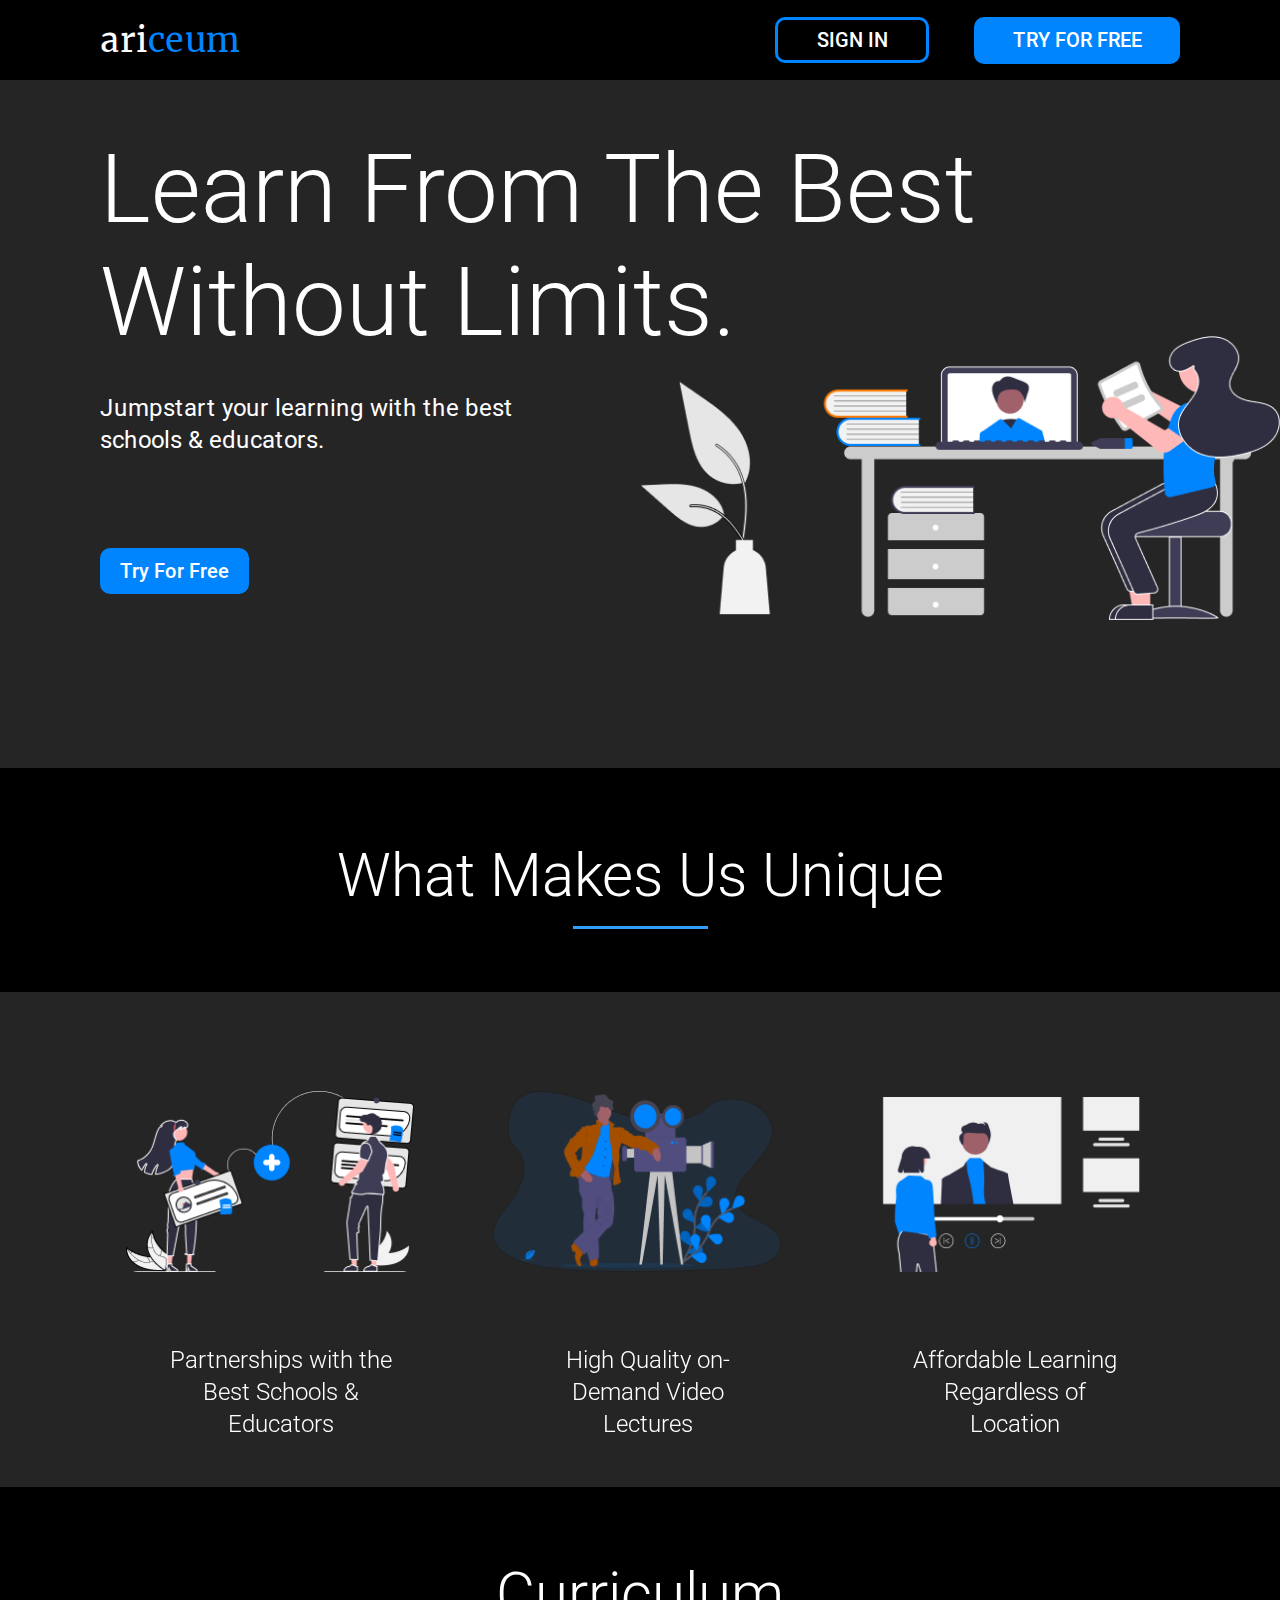
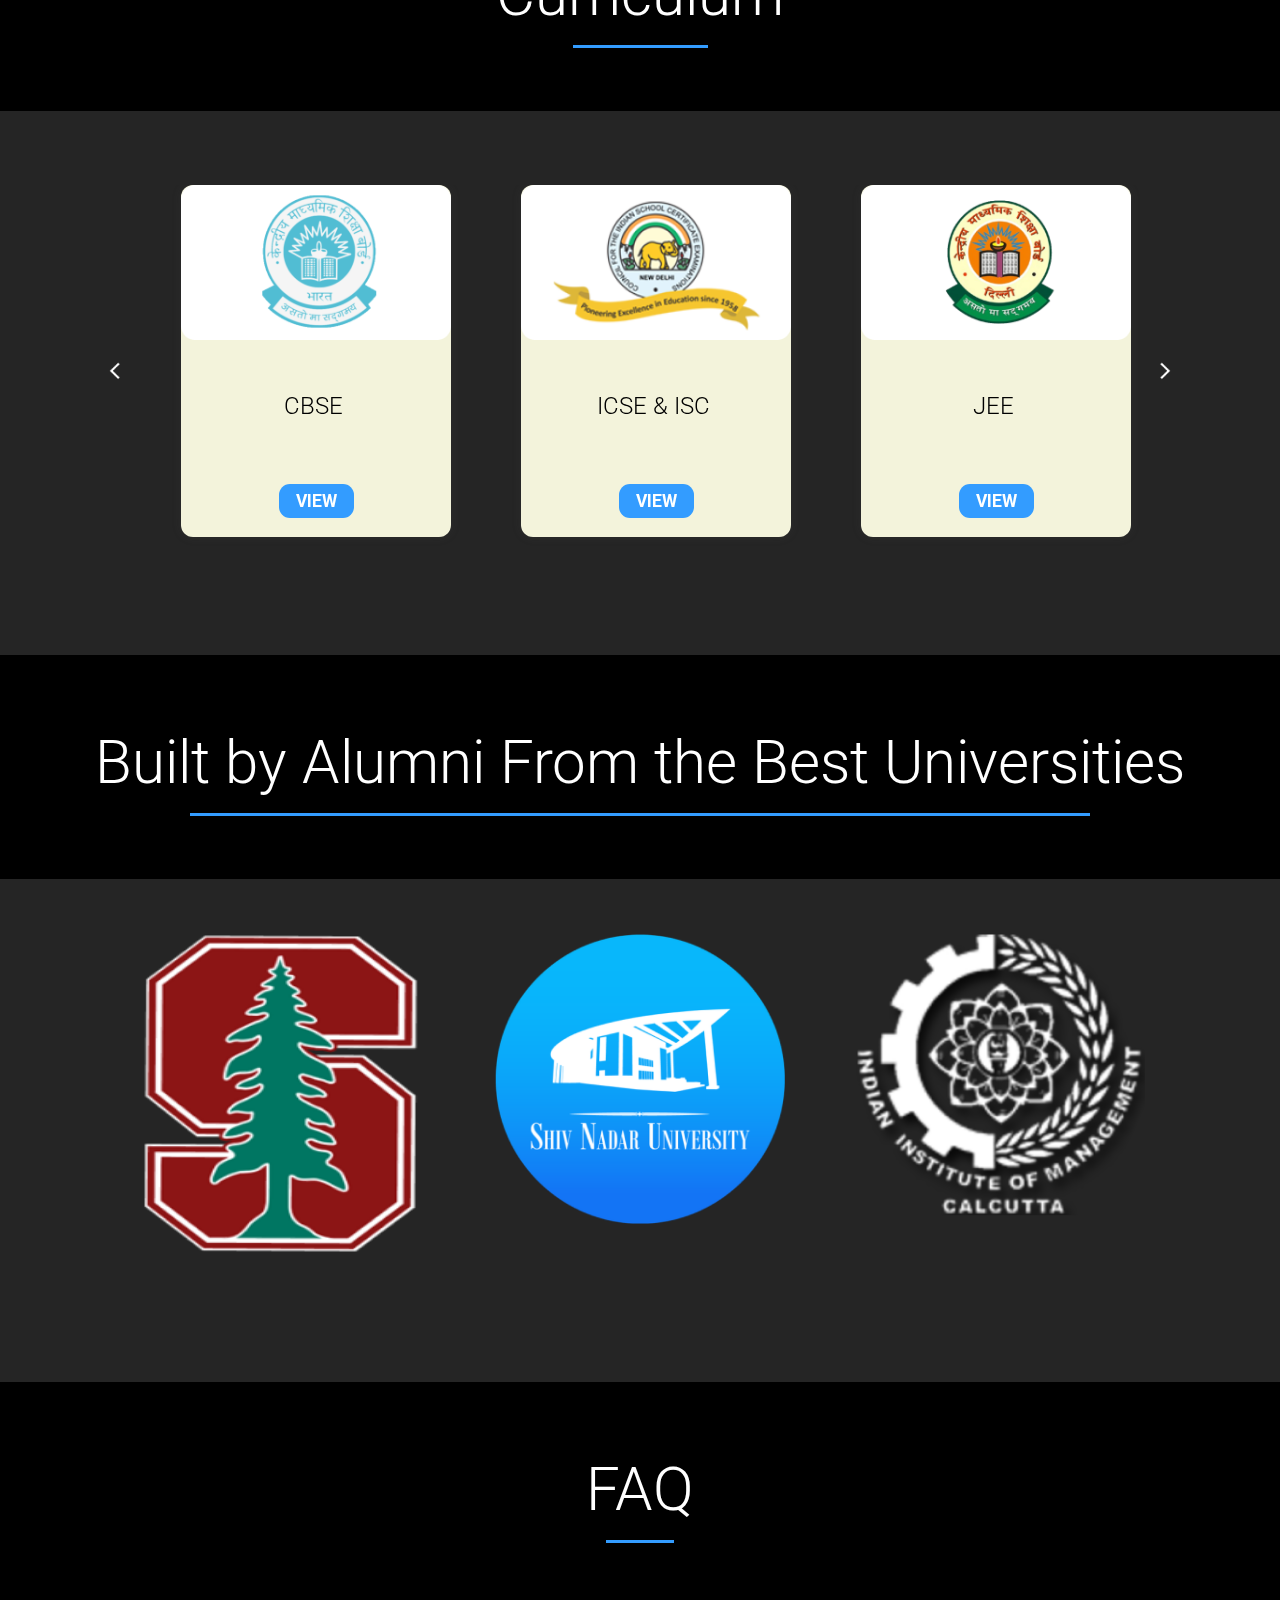
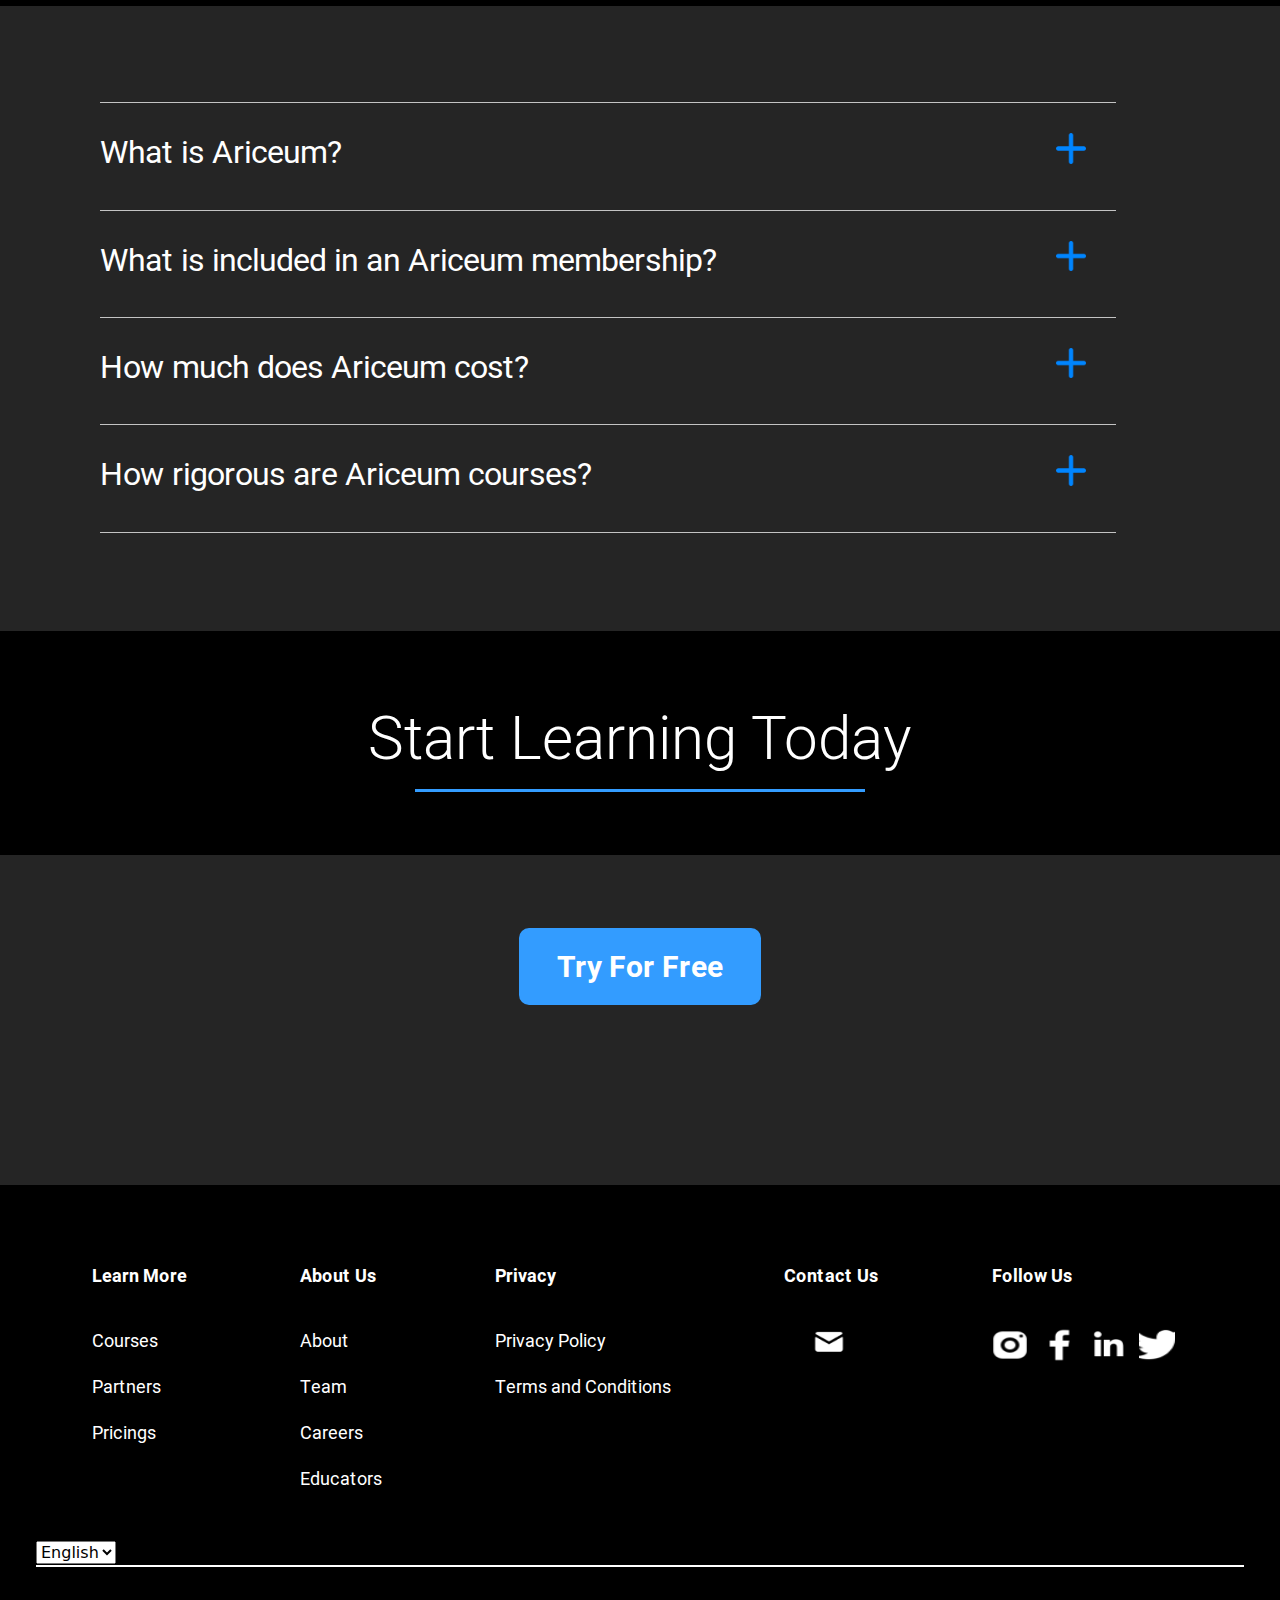
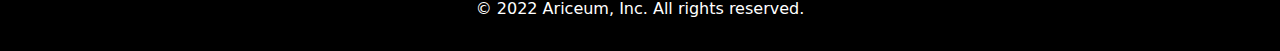
==== commit dcfbc268: "AT-39, AT-4, AT-35, AT-43 done" ====
--- a/index.html
+++ b/index.html
@@ -1 +1 @@
-<!doctype html><html lang="en"><head><meta charset="utf-8"/><link rel="icon" href="/favicon.ico"/><meta name="viewport" content="width=device-width,initial-scale=1"/><meta name="theme-color" content="#000000"/><meta name="description" content="Web site created using create-react-app"/><link rel="apple-touch-icon" href="/logo192.png"/><link rel="manifest" href="/manifest.json"/><title>Ariceum</title><script defer="defer" src="/static/js/main.c18f565f.js"></script><link href="/static/css/main.368ef921.css" rel="stylesheet"></head><body><noscript>You need to enable JavaScript to run this app.</noscript><div id="root"></div></body></html>+<!doctype html><html lang="en"><head><meta charset="utf-8"/><link rel="icon" href="/favicon.ico"/><meta name="viewport" content="width=device-width,initial-scale=1"/><meta name="theme-color" content="#000000"/><meta name="description" content="Web site created using create-react-app"/><link rel="apple-touch-icon" href="/logo192.png"/><link rel="manifest" href="/manifest.json"/><title>Ariceum</title><script defer="defer" src="/static/js/main.f07f39da.js"></script><link href="/static/css/main.6b486025.css" rel="stylesheet"></head><body><noscript>You need to enable JavaScript to run this app.</noscript><div id="root"></div></body></html>--- a/static/css/main.6b486025.css
+++ b/static/css/main.6b486025.css
@@ -0,0 +1,7 @@
+@charset "UTF-8";@import url(https://fonts.googleapis.com/css2?family=Roboto:ital,wght@0,100;0,300;0,400;0,500;0,700;0,900;1,100;1,300;1,400;1,500;1,700;1,900&display=swap);@import url(https://fonts.googleapis.com/css2?family=Source+Sans+Pro:wght@300&display=swap);@font-face{font-family:Montserrat;font-style:normal;font-weight:300;src:url(/static/media/Montserrat-Light.02afb26fe72fcc052988.ttf) format("truetype")}@font-face{font-family:Montserrat;font-style:normal;font-weight:400;src:url(/static/media/Montserrat-Regular.3cd786652b8a2e9d41f2.ttf) format("truetype")}@font-face{font-family:Montserrat;font-style:normal;font-weight:700;src:url(/static/media/Montserrat-Bold.079ca05d3ded9bc107ab.ttf) format("truetype")}@font-face{font-family:Montserrat;font-style:normal;font-weight:800;src:url(/static/media/Montserrat-ExtraBold.1944c8d1a118759a4435.ttf) format("truetype")}@font-face{font-family:Merriweather;font-style:normal;font-weight:300;src:url(/static/media/Merriweather-Light.3637be79fa2ae611be9c.ttf) format("truetype")}@font-face{font-family:Merriweather;font-style:normal;font-weight:400;src:url(/static/media/Merriweather-Regular.55c73e48e04ec926ebfe.ttf) format("truetype")}@font-face{font-family:Merriweather;font-style:normal;font-weight:700;src:url(/static/media/Merriweather-Bold.7b45103bea0f9642b818.ttf) format("truetype")}@font-face{font-family:Roboto;font-style:normal;font-weight:300;src:url(/static/media/Roboto-Light.7cedccda2feb66b96d7a.ttf) format("truetype")}@font-face{font-family:Roboto;font-style:normal;font-weight:400;src:url(/static/media/Roboto-Regular.04b605aa85f24816e3e6.ttf) format("truetype")}@font-face{font-family:Roboto;font-style:normal;font-weight:500;src:url(/static/media/Roboto-Medium.987ab5111b87d67e6f6e.ttf) format("truetype")}@font-face{font-family:Roboto;font-style:normal;font-weight:700;src:url(/static/media/Roboto-Bold.29d0602f3c74d2be2107.ttf) format("truetype")}body{-webkit-font-smoothing:antialiased;-moz-osx-font-smoothing:grayscale;font-family:Montserrat,-apple-system,BlinkMacSystemFont,Segoe UI,Roboto,Oxygen,Ubuntu,Cantarell,Fira Sans,Droid Sans,Helvetica Neue,sans-serif}code{font-family:source-code-pro,Menlo,Monaco,Consolas,Courier New,monospace}.App{text-align:center}.App-logo{height:40vmin;pointer-events:none}@media (prefers-reduced-motion:no-preference){.App-logo{-webkit-animation:App-logo-spin 20s linear infinite;animation:App-logo-spin 20s linear infinite}}.App-header{align-items:center;background-color:#282c34;color:#fff;display:flex;flex-direction:column;font-size:calc(10px + 2vmin);justify-content:center;min-height:100vh}.App-link{color:#61dafb}@-webkit-keyframes App-logo-spin{0%{-webkit-transform:rotate(0deg);transform:rotate(0deg)}to{-webkit-transform:rotate(1turn);transform:rotate(1turn)}}@keyframes App-logo-spin{0%{-webkit-transform:rotate(0deg);transform:rotate(0deg)}to{-webkit-transform:rotate(1turn);transform:rotate(1turn)}}.OurPartners_partnersPage__0W7Vf{background-color:#252525;display:wrap;justify-content:center;min-height:100vh;padding-bottom:180px;padding-top:70px;width:100%}.OurPartners_partnersPageHeading__RCMLv{margin-bottom:65px;padding-left:100px;padding-right:100px}.OurPartners_partnersPageHeading_h1__mm24r{color:#fff;font-family:Roboto;font-size:60px;font-weight:300;margin-bottom:5px;text-align:center}.OurPartners_partnersPage_div1__IDOSk{background-color:#339cff;height:.1em}.OurPartners_partnersPageImage__uY1Uu{display:flex;flex-wrap:wrap;justify-content:center;padding:0 100px;width:100%}.OurPartners_partnersPageImage_div__6QSfY{flex-basis:50%}.OurPartners_partnersPageImage_img__2gKSM{width:100%}.OurPartners_partnersPageContent__A70Bm{align-items:flex-start;display:flex;flex-basis:50%;flex-direction:column;flex-grow:1;justify-content:center}.OurPartners_partnersPageContent_p__ydOkO{color:#fff;font-family:Roboto;font-size:24px;font-weight:400;line-height:32px;text-align:left}@media only screen and (max-width:850px){.OurPartners_partnersPage__0W7Vf{min-height:0;padding:20px 0 0}.OurPartners_partnersPageHeading__RCMLv{margin-bottom:20px;padding:0}.OurPartners_partnersPageHeading_h1__mm24r{font-size:24px;text-align:center}.OurPartners_partnersPage_div1__IDOSk{margin:0 30px}.OurPartners_partnersPageImage__uY1Uu{padding:0}.OurPartners_partnersPageImage_div__6QSfY{min-width:100%;padding:0 75px}.OurPartners_partnersPageContent__A70Bm{align-items:center;padding:35px 30px 40px}.OurPartners_partnersPageContent_p__ydOkO{font-size:14px;font-weight:300;line-height:16.4px;text-align:left}}.Pricing_pricingPage__EfzPs{background-color:#252525;display:wrap;justify-content:center;min-height:100vh;padding-left:100px;padding-right:100px;padding-top:70px;width:100%}.Pricing_pricingPageHeading__QGdZm{margin-bottom:70px}.Pricing_pricingPageHeading_h1__WQ1zk{color:#fff;font-family:Roboto;font-size:60px;font-weight:300;margin-bottom:5px;text-align:center}.Pricing_pricingPageHeadingLine__n0S7M{background-color:#339cff;height:.1em}.Pricing_pricingPageCardContainer__HdKnO{align-items:center;display:flex;flex-direction:column;max-width:103.125em;padding:0 100px;width:100%}.Pricing_pricingPageCardContainer_div1__SUK\+i{display:flex;flex-wrap:wrap;justify-content:space-around;margin:0 0 2.75em;padding-bottom:150px;width:100%}.Pricing_pricingPageCardContainer_div2__1jWeC{background-color:#252525;border-radius:.625em;margin:0;min-width:15.3125em;padding:0;width:315px}.Pricing_pricingPageCardContainer_img__EbZuC{border-radius:.75em;max-width:100%;padding:2em}.Pricing_pricingPageCardContainerDuration__AXtzV{color:#fff;font-family:Roboto;font-size:30px;font-weight:500;max-width:100%;padding-top:35px;text-align:center}.Pricing_pricingPageCardContainerPrice__\+zeB\+{color:#fff;font-family:Roboto;font-size:24px;font-weight:300;max-width:100%;padding-top:27px;text-align:center}.Pricing_pricingPageCardContainer_div3__bDenM{display:none;padding-bottom:20px;text-align:center}.Pricing_pricingPageCardContainerSubmitButton__JqQ4w{background-color:#000;border-color:#339cff;border-radius:.625 em;border-width:.2em;font-family:Roboto;font-size:.93em;font-weight:700;letter-spacing:.0835em;padding:10px 20px}.Pricing_pricingPageCardContainerSubmitButton__JqQ4w:hover{background-color:#339cff}@media only screen and (max-width:850px){.Pricing_pricingPage__EfzPs{min-height:0;padding:20px 0 0}.Pricing_pricingPageHeading_h1__WQ1zk{font-size:24px;text-align:center}.Pricing_pricingPageHeadingLine__n0S7M{margin:0 30px}.Pricing_pricingPageCardContainer__HdKnO{padding:0 85px}.Pricing_pricingPageCardContainer_div1__SUK\+i{margin-bottom:0;padding-bottom:108px}.Pricing_pricingPageCardContainer_div2__1jWeC{background-color:#252525;margin-bottom:0;min-width:0;width:200px}.Pricing_pricingPageCardContainerDuration__AXtzV{color:#fff;font-size:18px;font-weight:400;padding-top:40px}.Pricing_pricingPageCardContainerPrice__\+zeB\+{color:#fff;font-size:10.75px;font-weight:300;padding-bottom:24px;padding-top:10px}.Pricing_pricingPageCardContainerSubmitButton__JqQ4w{border-radius:2.5px;border-width:.75px;font-size:11px;padding:4px 10px}}.Team_container__L515Q{background-color:#252525;display:wrap;justify-content:center;min-height:100vh;padding-left:100px;padding-right:100px;padding-top:75px;width:100%}.Team_headContainer__v1FfU{margin-bottom:114px}.Team_heading__OeJv\+{color:#fff;font-family:Roboto;font-size:60px;font-weight:300;text-align:center}.Team_line__stjNG{background-color:#339cff;height:.1em}.Team_mainContainer__XE\+5\+{width:100%}.Team_cardContainer__0bvXR{display:flex;justify-content:center;margin-bottom:93px;width:100%}.Team_card__-r5tY{text-align:center}.Team_image__c5CPJ{border-radius:50%;max-width:100%}.Team_content__MXhuZ{align-items:flex-start;display:flex;flex-direction:column;margin-left:6em;margin-top:2.5em}.Team_name__DkfNf{color:#fff;font-family:Roboto;font-size:30px;font-weight:500;margin:0 0 31px;max-width:35.625em}.Team_position__p0F7n{color:#339cff;margin:0 0 31px}.Team_about__LdGTB,.Team_position__p0F7n{font-family:Roboto;font-size:24px;font-weight:300}.Team_about__LdGTB{color:#fff;line-height:32px;margin:0 0 112px;max-width:24em;text-align:left}@media only screen and (max-width:850px){.Team_container__L515Q{min-height:0;padding:20px 0 0}.Team_headContainer__v1FfU{margin-bottom:30px}.Team_heading__OeJv\+{font-size:24px;text-align:center}.Team_line__stjNG{margin:0 30px}.Team_mainContainer__XE\+5\+{padding:0 30px}.Team_cardContainer__0bvXR{align-items:center;margin-bottom:40px}.Team_card__-r5tY{margin-right:30px;min-width:0}.Team_image__c5CPJ{height:75px;margin-bottom:0;width:75px}.Team_content__MXhuZ{flex-basis:65%;margin-left:0;margin-top:0}.Team_name__DkfNf{font-size:18px;font-weight:400;margin-bottom:5px}.Team_position__p0F7n{font-size:14px;font-weight:300;margin-bottom:5px}.Team_about__LdGTB{font-size:9px;line-height:10.55px;margin:0}}.CompanyDescription_container__M6\+Ul{background-color:#252525;display:flex;justify-content:center;margin-top:-2px;padding-top:55px;width:100%}.CompanyDescription_body__exywR{display:flex;flex-wrap:wrap-reverse;justify-content:center;max-width:103.125em;width:100%}.CompanyDescription_sectionOne__gIDDF{align-items:flex-start;display:flex;flex-basis:100%;flex-direction:column;flex-grow:1;justify-content:center}.CompanyDescription_heading__rKUUR{color:#fff;font-family:Roboto;font-size:96px;font-weight:300;line-height:112.5px;padding-bottom:0;padding-left:100px;padding-right:100px;width:1200px}.CompanyDescription_sectionTwo__iop5p{display:flex;flex-wrap:wrap-reverse;justify-content:center;max-width:103.125em;padding:0;width:100%}.CompanyDescription_twoContainer__UiVh1{align-items:flex-start;display:flex;flex-basis:50%;flex-direction:column;flex-grow:1;justify-content:center;padding-left:100px}.CompanyDescription_subHeading__9q3yd{color:#fff;font-family:Roboto;font-size:24px;font-weight:400;line-height:32px;padding-bottom:76px;width:500px}.CompanyDescription_joinNow__pxywt{background-color:#0085ff;border:none!important;border-radius:10px;color:#fff;cursor:pointer;font-family:Roboto;font-size:20px;font-weight:500;padding:8px 20px}.CompanyDescription_signin__P99Tw{background-color:#fff;border:2px solid #0085ff;border-radius:2.5px;color:#000;cursor:pointer;display:none;font-family:Roboto;font-size:9px;font-weight:700;margin-right:20px;padding:2px 22px}.CompanyDescription_signin__P99Tw:hover{background-color:#0085ff;color:#fff}.CompanyDescription_sectionThree__D26zg{flex-basis:50%;min-width:20.5em}.CompanyDescription_study__D11sl{margin-top:-30px;max-width:100%}@media only screen and (max-width:1024px) and (min-height:600px){.CompanyDescription_container__M6\+Ul{overflow:hidden}.CompanyDescription_heading__rKUUR{font-size:80px}.CompanyDescription_subHeading__9q3yd{font-size:25px}.CompanyDescription_study__D11sl{max-width:80%}.CompanyDescription_joinNow__pxywt{margin-top:-15%}}@media only screen and (max-width:912px) and (min-height:1368px){.CompanyDescription_container__M6\+Ul{overflow:hidden}.CompanyDescription_heading__rKUUR{font-size:45px;margin-left:15%;padding-bottom:30px;padding-left:43px;padding-right:43px}.CompanyDescription_subHeading__9q3yd{margin-left:20%;width:400px}.CompanyDescription_study__D11sl{margin-top:1%;max-width:70%}.CompanyDescription_joinNow__pxywt{margin-left:70%;width:150px}}@media only screen and (max-width:850px){.CompanyDescription_container__M6\+Ul{padding-top:40px}.CompanyDescription_sectionOne__gIDDF{align-items:center}.CompanyDescription_heading__rKUUR{font-size:30px;line-height:35px;padding-bottom:30px;padding-left:10px;padding-right:10px;text-align:center;width:220px}.CompanyDescription_twoContainer__UiVh1{align-items:center;padding-left:62px;padding-right:62px}.CompanyDescription_subHeading__9q3yd{font-size:14px;font-weight:300;line-height:26.4px;padding-bottom:31px;text-align:center;width:auto}.CompanyDescription_joinNow__pxywt{border-radius:2.5px;font-size:9px;font-weight:700;padding:4px 12px}.CompanyDescription_signin__P99Tw{display:inline;display:initial;text-decoration:none}.CompanyDescription_sectionThree__D26zg{text-align:center}.CompanyDescription_study__D11sl{margin:0 0 45px}}.slick-slider{-webkit-touch-callout:none;-webkit-tap-highlight-color:transparent;box-sizing:border-box;touch-action:pan-y;-webkit-user-select:none;-ms-user-select:none;user-select:none;-khtml-user-select:none}.slick-list,.slick-slider{display:block;position:relative}.slick-list{margin:0;overflow:hidden;padding:0}.slick-list:focus{outline:none}.slick-list.dragging{cursor:pointer;cursor:hand}.slick-slider .slick-list,.slick-slider .slick-track{-webkit-transform:translateZ(0);transform:translateZ(0)}.slick-track{display:block;left:0;margin-left:auto;margin-right:auto;position:relative;top:0}.slick-track:after,.slick-track:before{content:"";display:table}.slick-track:after{clear:both}.slick-loading .slick-track{visibility:hidden}.slick-slide{display:none;float:left;height:100%;min-height:1px}[dir=rtl] .slick-slide{float:right}.slick-slide img{display:block}.slick-slide.slick-loading img{display:none}.slick-slide.dragging img{pointer-events:none}.slick-initialized .slick-slide{display:block}.slick-loading .slick-slide{visibility:hidden}.slick-vertical .slick-slide{border:1px solid transparent;display:block;height:auto}.slick-arrow.slick-hidden{display:none}.slick-loading .slick-list{background:#fff url([data-uri]) 50% no-repeat}@font-face{font-family:slick;font-style:normal;font-weight:400;src:url(/static/media/slick.a4e97f5a2a64f0ab1323.eot);src:url(/static/media/slick.a4e97f5a2a64f0ab1323.eot?#iefix) format("embedded-opentype"),url(/static/media/slick.295183786cd8a1389865.woff) format("woff"),url(/static/media/slick.c94f7671dcc99dce43e2.ttf) format("truetype"),url(/static/media/slick.2630a3e3eab21c607e21.svg#slick) format("svg")}.slick-next,.slick-prev{border:none;cursor:pointer;display:block;font-size:0;height:20px;line-height:0;padding:0;position:absolute;top:50%;-webkit-transform:translateY(-50%);transform:translateY(-50%);width:20px}.slick-next,.slick-next:focus,.slick-next:hover,.slick-prev,.slick-prev:focus,.slick-prev:hover{background:transparent;color:transparent;outline:none}.slick-next:focus:before,.slick-next:hover:before,.slick-prev:focus:before,.slick-prev:hover:before{opacity:1}.slick-next.slick-disabled:before,.slick-prev.slick-disabled:before{opacity:.25}.slick-next:before,.slick-prev:before{-webkit-font-smoothing:antialiased;-moz-osx-font-smoothing:grayscale;color:#fff;font-family:slick;font-size:20px;line-height:1;opacity:.75}.slick-prev{left:-25px}[dir=rtl] .slick-prev{left:auto;right:-25px}.slick-prev:before{content:"←"}[dir=rtl] .slick-prev:before{content:"→"}.slick-next{right:-25px}[dir=rtl] .slick-next{left:-25px;right:auto}.slick-next:before{content:"→"}[dir=rtl] .slick-next:before{content:"←"}.slick-dotted.slick-slider{margin-bottom:30px}.slick-dots{bottom:-25px;display:block;list-style:none;margin:0;padding:0;position:absolute;text-align:center;width:100%}.slick-dots li{display:inline-block;margin:0 5px;padding:0;position:relative}.slick-dots li,.slick-dots li button{cursor:pointer;height:20px;width:20px}.slick-dots li button{background:transparent;border:0;color:transparent;display:block;font-size:0;line-height:0;outline:none;padding:5px}.slick-dots li button:focus,.slick-dots li button:hover{outline:none}.slick-dots li button:focus:before,.slick-dots li button:hover:before{opacity:1}.slick-dots li button:before{-webkit-font-smoothing:antialiased;-moz-osx-font-smoothing:grayscale;color:#000;content:"•";font-family:slick;font-size:6px;height:20px;left:0;line-height:20px;opacity:.25;position:absolute;text-align:center;top:0;width:20px}.slick-dots li.slick-active button:before{color:#000;opacity:.75}.WhyUs_wu1__fovZ0{background-color:#252525;justify-content:center;margin-top:-2px;min-height:8vh;padding-bottom:0;padding-top:150px;width:100%}.WhyUs_wu2__E77GO{align-items:center;display:flex;flex-direction:column;max-width:103.125em;width:100%}.WhyUs_wuheadun__3n5ja{background-color:#000;padding:63px 0}.WhyUs_wu3__vFLYo{color:#fff;font-family:Roboto;font-size:60px;font-weight:300;margin-bottom:5px;text-align:center}.WhyUs_wu4__JWcqf{background-color:#339cff;height:.2em;margin:0 auto;width:135px}.WhyUs_wu5__X6muC{display:flex;flex-wrap:wrap;justify-content:space-evenly;padding-top:4.65em;width:100%}.WhyUs_wu6__q4\+FW{border:1px solid #252525;border-radius:.75em;margin:0 0 1.25em;max-width:18vw;min-width:290px;padding:0}.WhyUs_wu7__5G8HF{border-radius:.75em;max-width:100%}.WhyUs_wu8__mLYlu{border-radius:.75em;color:#fff;font-family:Roboto;font-size:24px;font-weight:300;line-height:32px;margin-left:-5%;padding:3em 1.25em .5em 2.25em;text-align:center}.WhyUs_WhyUs__text__7PSkU{width:230px}.WhyUs_wu9__9GUFY{-webkit-columns:#000;column-count:#000;font-family:Merriweather;font-size:.8em;font-weight:300;max-width:100%;padding:.5em 1.25em 1em 2.25em;text-align:left}.WhyUs_slide__6tJSV{width:1100px}@media (max-width:850px){.WhyUs_wu1__fovZ0{background-color:#252525;justify-content:center;margin-top:-2px;padding-bottom:0;padding-top:85px;width:100%}.WhyUs_wuheadun__3n5ja{padding:30px 0}.WhyUs_wu3__vFLYo{font-size:24px}.WhyUs_wu4__JWcqf{background-color:#339cff;height:1px;width:33.75px}.WhyUs_wu5__X6muC{padding-left:16px;padding-right:16px;padding-top:1.8em}.WhyUs_wu6__q4\+FW{border:1px solid #252525;border-radius:.75em;margin:0 0 1.25em;max-width:18vw;min-width:220px}.WhyUs_wu7__5G8HF{border-radius:.75em;max-width:100%;padding-bottom:42px}.WhyUs_wu8__mLYlu{background-color:#252525;color:#fff;display:flex;font-family:Roboto;font-size:16px;font-weight:300;justify-content:center;line-height:18.75px;padding:0 16.7px 31.4px;text-align:center;width:100%}.WhyUs_WhyUs__text__7PSkU{width:150px}.WhyUs_slide__6tJSV{width:280px}}.FAQ_container__4gLGm{background-color:#252525;justify-content:center;margin-top:-2px;min-height:10vh;padding-bottom:100px;padding-top:0;width:100%}.FAQ_body__TRZDN{align-items:center;display:flex;flex-direction:column;max-width:103.125em;padding-left:100px;padding-right:100px;width:95%}.FAQ_headund__HrpQP{background-color:#000;padding:63px 0}.FAQ_heading__jY76L{color:#fff;font-family:Roboto;font-size:60px;font-weight:300;margin-bottom:5px;text-align:center}.FAQ_faqs__-YOty{background-color:#339cff;height:.2em;margin:0 auto;width:68px}.FAQ_faqContainer__wdkGI{border-top:.115em solid #c4c4c4;margin-top:6em;width:100%}.FAQ_tabsContainer__XLJJO{border-bottom:.115em solid #c4c4c4;padding:1.875em 0}.FAQ_tabs__Sq9Dg{align-items:left;cursor:pointer;display:flex;outline:none}.FAQ_questions__9rXqK{font-family:Roboto;font-size:32px;font-weight:400}.FAQ_plus__rAG78{height:.4em;margin:5px 30px auto auto;width:2em}.FAQ_minus__8bxkP{height:1.9em;margin:0 30px auto auto;width:1.9em}.FAQ_answers__gzzDp{color:#fff;font-family:Roboto;font-size:24px;font-weight:300;line-height:32px;margin-left:1.4375em;margin-right:10.4375em;margin-top:1.875em;text-align:left;white-space:pre-wrap}@media only screen and (max-width:850px){.FAQ_container__4gLGm{margin-top:-2px;padding:85px 0}.FAQ_body__TRZDN{padding-left:45px;padding-right:45px}.FAQ_headund__HrpQP{padding:30px 0}.FAQ_heading__jY76L{font-size:24px;font-weight:400}.FAQ_faqs__-YOty{height:1px;width:17px}.FAQ_faqContainer__wdkGI{margin-top:20.5px}.FAQ_tabsContainer__XLJJO{padding:10px 0}.FAQ_questions__9rXqK{font-size:14px;font-weight:300}.FAQ_plus__rAG78{height:1.25px;width:9.5px}.FAQ_minus__8bxkP{height:9.25px;width:9.5px}.FAQ_answers__gzzDp{font-size:9px;font-weight:400;line-height:10.55px;margin:11px 0 10px}}button.rec-dot{background-color:#c1d9f5;border-radius:10%;box-shadow:0 0 1px 1px #c1d9f5}button.rec-dot:active,button.rec-dot:focus,button.rec-dot:hover{box-shadow:0 0 1px 3px #0051b0}.rec.rec-arrow{border-radius:50%;color:#fff;font-size:30px}.rec.rec-arrow:hover{background-color:#0051b0;border-radius:50%}.rec.rec-arrow:disabled,button.rec-dot{visibility:hidden}.curriculum__container{background-color:#252525;margin-top:-2px;width:100%}.headund{background-color:#000;padding:63px 0}.curriculum__heading{color:#fff;font-family:Roboto;font-size:60px;font-weight:300;margin-bottom:5px;text-align:center}.curriculum__body{background-color:#339cff;height:.2em;margin:0 auto;width:135px}.curriculum__carouselBody{justify-content:center;margin:0 auto;padding-left:130px;padding-right:130px;width:100%}.curriculum__carousel{display:flex;flex-wrap:wrap;justify-content:space-around;margin:4.65em 0 0;width:100%}.cd1{background-color:#f3f3db;box-shadow:0 0 .625em .0625em hsla(0,0%,39%,.1);margin:0 0 1.25em 1em;padding:0;width:290px}.cd1,.cd2{border-radius:.75em}.cd2{max-width:100%}.cd3{color:#000;font-family:Roboto;font-size:24px;font-weight:300;line-height:3.5em;padding:1em 1.25em .5em 1em;text-align:center}.cd4{font-weight:400;padding:.5em 1.25em 1em 2.25em}.cd4,.cd5{color:#000;font-family:Merriweather;font-size:.8em;max-width:100%;text-align:center}.cd5{font-weight:300}.cd6{background-color:#339cff;border:none!important;border-radius:.625em;color:#fff;font-family:Roboto;font-size:17.44px;font-weight:700;padding:.225em .975em}.slick-slider .slick-slide{padding:0 35px}.slick-next:before,.slick-prev:before{font-size:130px}@media only screen and (max-width:850px){.curriculum__heading{font-size:24px}.curriculum__body{height:1px;width:33.75px}.headund{padding:30px 0}.curriculum__carouselBody{padding-left:50px;padding-right:50px}.curriculum__carousel{margin-top:3.5em}}@media only screen and (max-width:800px){.cd1{width:195px}.headund{padding:30px 0}.cd3{font-size:14px;font-weight:300;line-height:0px;margin-top:15px}.cd6{border-radius:6.67px;cursor:pointer;font-size:11.5px;padding:7px 12px}}.StartLearning_container__eFvL7{background-color:#252525;color:#fff;margin-top:-2px;padding-bottom:180px;width:100%}.StartLearning_headund__B6H0C{background-color:#000;padding:63px 0}.StartLearning_heading__mPvCX{color:#fff;font-family:Roboto;font-size:60px;font-weight:300;margin-bottom:5px;text-align:center}.StartLearning_und__5-Ltw{background-color:#339cff;height:.2em;margin:0 auto;width:450px}.StartLearning_body__dxcu8{margin-top:73px;text-align:center}.StartLearning_button__9ltFH{background-color:#339cff;border:none!important;border-radius:10px;color:#fff;cursor:pointer;font-family:Roboto;font-size:30px;font-weight:700;padding:16px 38px}@media only screen and (max-width:850px){.StartLearning_container__eFvL7{padding-bottom:45px}.StartLearning_headund__B6H0C{padding:30px 0}.StartLearning_heading__mPvCX{font-size:18px;font-weight:400;text-align:center}.StartLearning_und__5-Ltw{height:1px;width:33.75px}.StartLearning_body__dxcu8{margin-top:24px}.StartLearning_button__9ltFH{border-radius:2.5px;font-size:9px;font-weight:700;padding:4px 12px}}.Alumni_container__2Xyfy{background-color:#252525;color:#fff;margin-top:-2px;padding-bottom:130px;padding-top:100px;width:100%}.Alumni_alumni__meMB3{align-content:center;align-items:center;background-color:#000;justify-content:center;margin-bottom:55px;padding:63px 0;text-align:center}.Alumni_heading__iJ8e7{font-family:Roboto;font-size:60px;font-weight:300;margin-bottom:5px;padding:0 50px;text-align:center}.Alumni_underline__-X4wV{background-color:#339cff;height:.2em;margin:0 auto;width:900px}.Alumni_logos__Wo8iu{padding:0 100px;text-align:center}.Alumni_next__YsGz9{padding-top:80px;text-align:center}.Alumni_stanford__PXewB{height:320px;width:180px}@media only screen and (max-width:850px){.Alumni_container__2Xyfy{padding-bottom:0;padding-top:85px}.Alumni_alumni__meMB3{padding:30px 0}.Alumni_heading__iJ8e7{font-size:24px;line-height:28px;margin-bottom:20px;padding:0 60px;text-align:center}.Alumni_underline__-X4wV{height:1px;width:33.75px}.Alumni_iitd__z6tQr{height:105px;text-align:center;width:105px}.Alumni_stanford__PXewB{height:105px;width:70px}.Alumni_iimc__myJjA,.Alumni_snu__yEECK{height:105px;width:105px}}.Educators_container__9sG4Q{background-color:#252525;display:wrap;justify-content:center;min-height:100vh;padding-left:100px;padding-right:100px;padding-top:75px;width:100%}.Educators_margins__FFGf1{margin-bottom:114px}.Educators_heading__c\+YoE{color:#fff;font-family:Roboto;font-size:60px;font-weight:300;margin-bottom:5px;text-align:center}.Educators_line__4HaZu{background-color:#339cff;height:.1em}.Educators_main__pleiD{width:100%}.Educators_cardContainer__xtbKd{display:flex;justify-content:center;margin-bottom:126px;width:100%}.Educators_card__wop\+Q{text-align:center}.Educators_image__AwJcT{border-radius:15px;max-width:100%}.Educators_content__FVarH{align-items:flex-start;display:flex;flex-direction:column;justify-content:center;margin-left:6em}.Educators_name__9NP-z{color:#fff;font-family:Roboto;font-size:30px;font-weight:500;margin:10px 0 19px;max-width:35.625em;text-align:left}.Educators_email__hKsp9{float:right;margin:0 0 19px}.Educators_about__CeBMh,.Educators_email__hKsp9{color:#fff;font-family:Roboto;font-size:24px;font-weight:300;text-align:left}.Educators_about__CeBMh{line-height:32px;margin:0 0 80px;max-width:25em}@media only screen and (max-width:850px){.Educators_container__9sG4Q{min-height:0;padding:20px 0 0}.Educators_margins__FFGf1{margin-bottom:45px}.Educators_heading__c\+YoE{font-size:24px;text-align:center}.Educators_line__4HaZu{margin:0 30px}.Educators_main__pleiD{padding:0 30px}.Educators_cardContainer__xtbKd{align-items:center;margin-bottom:40px}.Educators_card__wop\+Q{margin-right:30px;min-width:0}.Educators_image__AwJcT{align-items:center;border-radius:5px;height:75px;width:75px}.Educators_content__FVarH{flex-basis:65%;margin-left:0;margin-top:0;text-align:center}.Educators_name__9NP-z{align-items:center;font-size:18px;font-weight:400;margin-bottom:6px;margin-top:0}.Educators_email__hKsp9{font-size:9px;margin-bottom:6px}.Educators_about__CeBMh{align-items:center;font-size:9px;line-height:10.55px;margin-bottom:0}}.About_aboutPage__s1Rea{background-color:#252525;display:wrap;justify-content:center;min-height:100vh;width:100%}.About_aboutPageHeading__hensD{margin-bottom:90px;padding-left:100px;padding-right:100px;padding-top:75px}.About_aboutPageHeading_h1__3jTQL{color:#fff;font-family:Roboto;font-size:60px;font-weight:300;margin-bottom:5px;text-align:center}.About_aboutPageHeadingLine__GoT8r{background-color:#339cff;height:.1em}.About_aboutPageStoryContainer__8TJN1{display:flex;flex-wrap:wrap-reverse;justify-content:center;padding:0 100px;width:100%}.About_aboutPageStoryText__FQW3Z{align-items:flex-start;display:flex;flex-basis:50%;flex-direction:column;flex-grow:1;justify-content:center}.About_aboutPageStoryText_p__kRcYK{color:#fff;font-family:Roboto;font-size:24px;font-weight:400;line-height:32px;margin-left:40px;margin-right:40px;text-align:left}.About_aboutPageStoryImage__PsVe8{flex-basis:40%;width:20.5em}.About_aboutPageStoryImage_img__ckztW{max-width:100%}.About_aboutPageTeamButton__vIDzQ{display:flex;justify-content:center;padding-bottom:200px;padding-top:200px}.About_aboutPageTeamButton_button__X1Cvz{background-color:#000;border:3px solid #339cff;border-radius:10px;color:#fff;font-family:Roboto;font-size:30px;font-weight:500;padding:39px 54px;-webkit-text-decoration-line:none;text-decoration-line:none}.About_aboutPageTeamButton_button__X1Cvz:hover{background-color:#339cff;color:#fff}@media only screen and (max-width:850px){.About_aboutPage__s1Rea{min-height:"0";padding:20px 0 0}.About_aboutPageHeading__hensD{margin-bottom:35px;padding:0}.About_aboutPageHeading_h1__3jTQL{font-size:24px;text-align:center}.About_aboutPageHeadingLine__GoT8r{margin:0 30px}.About_aboutPageStoryContainer__8TJN1{flex-direction:column;padding:0 30px}.About_aboutPageColumnReverse__81109{flex-direction:column-reverse}.About_aboutPageStoryText__FQW3Z{flex-basis:60%}.About_aboutPageStoryText_p__kRcYK{font-size:14px;font-weight:300px;line-height:16.4px;margin:20px 0 40px}.About_aboutPageStoryImage__PsVe8{align-items:center;display:flex;flex-basis:100%;justify-content:center;width:100%}.About_aboutPageStoryImage_img__ckztW{align-self:center;max-width:75%}.About_aboutPageTeamButton__vIDzQ{margin-top:-10%;padding-bottom:40px;padding-top:55px}.About_aboutPageTeamButton_button__X1Cvz{border-radius:2.5px;border-width:1px;cursor:pointer;font-size:9px;font-weight:700;padding:4px;text-decoration:none}}.Career_careerpage__H-Xoj{background-color:#252525;justify-content:center;padding-top:5.125rem;width:100%}.Career_fsection__jXE6V{display:flex;flex-wrap:wrap-reverse;justify-content:center;margin:0 auto;max-width:103.125rem;padding:0 2.25rem;width:100%}.Career_headbut__DL6ht{align-items:flex-start;display:flex;flex-basis:50%;flex-direction:column;flex-grow:1;justify-content:center;margin-top:2rem}.Career_heading__UD0a4{font-size:96px;font-weight:300;line-height:112.5px;padding-left:65px;text-align:left}.Career_heading__UD0a4,.Career_para__HPKq6{color:#fff;font-family:Roboto;margin-bottom:4rem}.Career_para__HPKq6{font-size:10px;font-weight:400;text-align:center}.Career_viewjobs__Gj3DW{background-color:#fff;border:3px solid #339cff;border-radius:10px;color:#000;cursor:pointer;font-family:Roboto;font-size:25px;font-weight:700;margin:0 0 5.4rem 17rem;max-width:15rem;padding:14px 15px}.Career_viewjobs__Gj3DW:hover{background-color:#339cff}.Career_imgsection__FRa\+a{flex-basis:30%;margin-top:0;min-width:20.5rem}.Career_image__1jK3N{float:center;max-width:100%;width:80%}.Career_goal__EJuN0{color:#fff;padding:0 100px;width:100%}.Career_goalheading__-WwX5{color:#fff;font-family:Roboto;font-size:60px;font-weight:300;margin-bottom:5px;text-align:center}.Career_un1__Nkf4q{background-color:#339cff;height:.2rem;margin:0 auto;width:6.75rem}.Career_goalpara__1bZyi{font-family:Roboto;font-size:24px;font-weight:400;line-height:32px;margin-top:45px;text-align:center}.Career_jointeam__qRdd6{display:flex;justify-content:center;padding-top:70px;width:100%}.Career_joinsection__nVfsS{align-items:center;display:flex;flex-direction:column;max-width:103.125rem;padding:0 2.25rem;width:100%}.Career_joinheading__SnriS{color:#fff;font-family:Roboto;font-size:60px;font-weight:300;margin-bottom:5px;text-align:center}.Career_un2__TAOSk{background-color:#339cff;height:.2rem;margin:0 auto;width:6.75rem}.Career_joinpara__De-O0{color:#fff;font-family:Roboto;font-size:24px;font-weight:400;line-height:32px;margin-top:45px;padding:0 100px}.Career_csection__xoQvw{display:flex;flex-wrap:wrap;justify-content:space-evenly;margin:6.35rem 0 3.75rem;width:100%}.Career_ccard__cymUA{background-color:#f3f3db;border-radius:.625rem;margin:0 0 1.25rem;max-width:20vw;min-width:20.3125rem;padding:0}.Career_cimage__wBxwB{max-width:100%;padding:2rem 2rem 1rem}.Career_chead__IKGLk{font-family:Roboto;font-size:24px;font-weight:400;line-height:32px;padding:1rem 0 75px;text-align:center}.Career_seebutton__tAAo8{background-color:#fff;border:3px solid #339cff;border-radius:10px;color:#000;cursor:pointer;font-family:Roboto;font-size:25px;font-weight:700;margin:0 0 5.4rem 70%;max-width:15rem;padding:14px 17px}.Career_seebutton__tAAo8:hover{background-color:#339cff}@media only screen and (max-width:850px){.Career_careerpage__H-Xoj{padding-top:20px}.Career_fsection__jXE6V{padding:0}.Career_headbut__DL6ht{align-items:center}.Career_heading__UD0a4{font-size:24px;line-height:0;margin-bottom:10px;padding-left:0;padding-top:37.6px;text-align:center}.Career_para__HPKq6{font-size:14px;font-weight:300;line-height:16.4px;margin-bottom:20px;padding-top:10px}.Career_viewjobs__Gj3DW{border-radius:2.5px;border-width:1px;font-size:9px;margin:0 auto;padding:3px 7px}.Career_imgsection__FRa\+a{flex-basis:80%;min-width:0}.Career_image__1jK3N{margin:10px 0 0;width:100%}.Career_goal__EJuN0{padding:25px 0 0}.Career_goalheading__-WwX5{font-size:24px;padding:0 135px}.Career_un1__Nkf4q{height:1px;margin-bottom:7px;text-align:center;width:33px}.Career_goalpara__1bZyi{font-size:14px;font-weight:300;line-height:14px;margin-left:0;margin-top:20px;padding:0 30px;text-align:left}.Career_jointeam__qRdd6{padding-top:15px}.Career_joinsection__nVfsS{padding:0}.Career_joinheading__SnriS{font-size:24px}.Career_un2__TAOSk{height:1px;margin-bottom:7px;text-align:center;width:33px}.Career_joinpara__De-O0{display:none}.Career_csection__xoQvw{margin-bottom:35px;margin-top:15px;padding:0 20px}.Career_ccard__cymUA{background-color:#252525;border-radius:10px;margin:0;min-width:200px}.Career_cimage__wBxwB{margin:20px 0;padding:0 10px}.Career_chead__IKGLk{color:#fff;font-size:20px;font-weight:300;line-height:14.63px;padding:0 0 10px;text-align:center}.Career_seebutton__tAAo8{border-radius:2.5px;border-width:1px;font-size:9px;margin-bottom:70px;margin-left:0;padding:3px 7px}.Career_slide__tK9yM{width:280px}}.popup-content{background:#fff;border:1px solid #d7d7d7;margin:auto;padding:5px;width:50%}[role=tooltip].popup-content{border-radius:5px;box-shadow:0 0 3px rgba(0,0,0,.16);width:200px}.popup-overlay{background:rgba(0,0,0,.5)}[data-popup=tooltip].popup-overlay{background:transparent}.popup-arrow{stroke-width:2px;stroke:#d7d7d7;stroke-dasharray:30px;stroke-dashoffset:-54px;bottom:0;color:#fff;-webkit-filter:drop-shadow(0 -3px 3px rgba(0,0,0,.16));filter:drop-shadow(0 -3px 3px rgba(0,0,0,.16));left:0;right:0;top:0}.Header_headerSection_div1__h8sC5{background-color:#000;display:flex;height:80px;justify-content:center;position:-webkit-sticky;position:sticky;top:0;width:100%;z-index:100}.Header_headerSection_div2__pJOmP{align-items:center;border-bottom-width:0!important;display:grid;grid-template-columns:25em 1fr auto;padding-left:100px;padding-right:100px;width:100%}.Header_headerSection_div3__P2JDx{align-items:center;flex-grow:0;margin-top:1em;max-width:7.5em;min-height:.0625em}.Header_headerSection_heading__Dlo2K{color:#fff;font-family:Merriweather;font-size:34px;font-weight:400;letter-spacing:.5px}.Header_headerSection_signIn__34W6U{align-items:center;display:flex;flex-grow:0;grid-area:1/3/2/2;justify-content:flex-end}.Header_headerSection_signIn_button__qc95B{background-color:#000;border:3px solid #0085ff;border-radius:10px;color:#fff;font-family:Roboto;font-size:20px;font-weight:500;padding:5px 38.5px}.Header_headerSection_signIn_button__qc95B:hover{background-color:#0085ff;color:#fff}.Header_headerSection_joinNow__Ilqt9{align-items:center;display:flex;flex-grow:0;grid-area:1/3/2/4;justify-content:flex-end;padding-left:45px}.Header_headerSection_joinNow_button__HYhd6{background-color:#0085ff;border:none!important;border-radius:10px;color:#fff;font-family:Roboto;font-size:20px;font-weight:500;padding:8.5px 38.5px}@media only screen and (max-width:850px){.Header_headerSection_div1__h8sC5{height:37px}.Header_headerSection_div2__pJOmP{grid-template-columns:1fr 11.25em;padding-left:25px;padding-right:18px}.Header_headerSection_div3__P2JDx{grid-area:1/1/2/3}.Header_headerSection_heading__Dlo2K{font-size:16px;font-weight:700}.Header_headerSection_signIn_button__qc95B{background-color:#fff;border:2px solid #0085ff;border-radius:2.5px;color:#000;font-family:Roboto;font-size:9px;font-weight:700;padding:2px 22px;text-transform:capitalize}.Header_headerSection_joinNow__Ilqt9{padding-left:15px}.Header_headerSection_joinNow_button__HYhd6{border-radius:2.5px;cursor:pointer;font-size:9px;font-weight:700;padding:4px 12px}}.Footer_footerSection__q6hVJ{background-color:#000;display:flex;justify-content:center;width:100%}.Footer_footerSection_div1__2bCCo{max-width:90em;padding:0 2.25em;width:100%}.Footer_footerSection_div2__2UPUz{display:flex;flex-wrap:wrap;justify-content:space-between;padding:5em 0 0}.Footer_footerSection_div3__Mnl29{display:grid;grid-template-columns:auto auto auto auto auto;width:100%}.Footer_footerSection_subSection__ASP6H{display:flex;justify-content:center}.Footer_footerSection_subSection_div1__rRZjm{min-width:5em;padding-bottom:1.875em}.Footer_footerSection_subSection_heading__lSMGZ{color:#fff;font-family:Roboto;font-size:18px;font-weight:700;margin-bottom:40px}.Footer_footerSection_subSection_link__5V3BY{color:#fff;display:block;font-family:Roboto;font-size:18px;font-weight:400;margin-bottom:19px;text-decoration:none}.Footer_footerSection_subSection_link__5V3BY:hover{color:#0085ff;cursor:pointer}.Footer_footerSection_subSection_logo__aNx1h{display:flex;justify-content:center}.Footer_footerSection_subSection_logo_div1__nl0Oy{min-width:5em;padding-bottom:1.875em}.Footer_footerSection_logo_div__lgPbY{margin-bottom:1.25em;text-align:center}.Footer_footerSection_logo_a__2n90C{color:#fff;font-weight:400;text-decoration:none}.Footer_footerSection_logo_a__2n90C:hover{cursor:pointer}.Footer_footerSection_logo_img__OvJGf{height:2.25em;margin-right:.3125em;vertical-align:middle;width:2.25em}.Footer_footerSection_socials__1nD1w{min-width:5em;padding-bottom:1.875em}.Footer_footerSection_socials_logo__n66AB{float:left;margin-bottom:1.25em;padding-right:.5em;text-align:center}.Footer_footerSectionMobile_div1__kWV6L{display:grid;grid-template-columns:auto auto auto auto auto;width:100%}.Footer_footerSectionMobile_div2__doGrk{display:flex;justify-content:center}.Footer_footerSectionMobile_div3__NTSfO{min-width:5em;padding-bottom:1.875em}.Footer_footerSection_copyright_div__9HCWl{background-color:#fff;border:.06em solid #fff;height:0}.Footer_footerSection_copyright_p__3rFBK{color:#fff;font-size:1em;margin:1.875em 0;text-align:center;width:100%}@media only screen and (max-width:850px){.Footer_footerSection_div1__2bCCo{padding:0}.Footer_footerSection_div2__2UPUz{padding-top:15px}.Footer_footerSection_div3__Mnl29{grid-template-columns:auto 1fr 1fr;padding-left:45px;padding-right:45px}.Footer_footerSection_subSection_div1__rRZjm{padding-bottom:40px}.Footer_footerSection_subSection_heading__lSMGZ{font-size:9px;margin-bottom:20px}.Footer_footerSection_subSection_link__5V3BY{font-size:9px;margin-bottom:9.5px}.Footer_footerSection_subSection_logo__aNx1h{display:none}.Footer_footerSection_subSection_logo_div1__nl0Oy{justify-content:left}.Footer_footerSection_logo_div__lgPbY{margin-left:10px;text-align:left}.Footer_footerSection_logo_img__OvJGf{height:30px;margin-right:0;text-align:left;width:25px}.Footer_footerSection_socials__1nD1w{justify-content:left;left:10px;position:relative}.Footer_footerSectionMobile_div1__kWV6L{grid-template-columns:1fr auto;padding-left:25px;padding-right:80px}.Footer_footerSection_copyright_div__9HCWl{margin:0 30px}.Footer_footerSection_copyright_p__3rFBK{font-size:9px}}.CoursesPage_coursespage__arZ26{background-color:#252525;display:wrap;justify-content:center;min-height:100vh;padding-bottom:180px;padding-top:70px;width:100%}.CoursesPage_headund__moI1x{margin-bottom:65px;padding-left:100px;padding-right:100px}.CoursesPage_courseshead__D1lWu{color:#fff;font-family:Roboto;font-size:60px;font-weight:300;margin-bottom:5px;text-align:center}.CoursesPage_und__657Z\+{background-color:#339cff;height:.1rem}.CoursesPage_welcome__aOG7w{color:#fff;font-family:Roboto;font-size:60px;font-weight:300;margin-bottom:33px}.CoursesPage_mainsection__jUON9{justify-content:center;width:100%}.CoursesPage_welcomesection__NRTpr{align-items:flex-start;display:flex;flex-basis:50%;flex-direction:column;flex-grow:1;justify-content:center;padding:0 100px}.CoursesPage_para__ZSOtX{color:#fff;font-family:Merriweather;font-size:24px;font-weight:400;line-height:30px;margin-bottom:62px}.CoursesPage_sfilter__yUaBW{display:flex;padding:0 200px}.CoursesPage_search__mZDTg{margin-right:140px;width:410px}.CoursesPage_category__vISxG{background-color:#505050;border-color:#0085ff;margin-left:58px}.CoursesPage_category__vISxG label{color:#fff}.CoursesPage_video__AAkaI{align-items:center;justify-content:center;margin-bottom:145px;margin-top:188px;text-align:center}.CoursesPage_player__o\+cJm{border-radius:20px;height:422px;object-fit:cover;width:1140px}.CoursesPage_pcourses__t8slW{padding:0 100px 78px}.CoursesPage_popular__YK6OJ{color:#fff;font-family:Merriweather;font-size:30px;font-weight:700;margin-bottom:78px;margin-left:25px}.CoursesPage_img__qNv4N{height:424px;width:322px}.CoursesPage_videoheading__syfvk{color:#fff;font-family:Merriweather;font-size:30px;font-weight:700;margin-bottom:0;margin-left:125px}.CoursesPage_rv__v8Ond{display:flex;margin:0 50px}.CoursesPage_video2__\+E3GG{align-items:center;justify-content:center;margin-bottom:100px;margin-top:90px;text-align:center}.CoursesPage_player2__EVyON{border-radius:20px;height:285px;margin-left:70px;object-fit:cover;width:500px}@media only screen and (max-width:850px){.CoursesPage_coursespage__arZ26{min-height:0;padding:20px 0 0}.CoursesPage_headund__moI1x{margin-bottom:20px;padding:0}.CoursesPage_courseshead__D1lWu{font-size:24px;text-align:center}.CoursesPage_und__657Z\+{margin:0 30px}.CoursesPage_welcomesection__NRTpr{padding:35px 30px 40px}.CoursesPage_welcome__aOG7w{font-size:18px;font-weight:400;margin-bottom:10px;text-align:left}.CoursesPage_para__ZSOtX{font-size:14px;font-weight:300;line-height:16.41px;margin-bottom:42px}.CoursesPage_sfilter__yUaBW{padding:0 30px}.CoursesPage_search__mZDTg{margin-right:20px;width:136px}.CoursesPage_category__vISxG{margin-left:10px}.CoursesPage_video__AAkaI{margin-bottom:47px;margin-top:30px}.CoursesPage_player__o\+cJm{height:150px;width:300px}.CoursesPage_rvsection__0PuFZ{display:none}.CoursesPage_pcourses__t8slW{padding:0 0 45px}.CoursesPage_popular__YK6OJ{font-size:18px;font-weight:400;margin-bottom:30px;margin-left:40px}.CoursesPage_img__qNv4N{height:105px;width:190px}}.PrivacyPolicy_privacyPage__ffeqH{background-color:#252525;display:wrap;justify-content:center;min-height:100vh;padding-left:100px;padding-right:100px;padding-top:75px;width:100%}.PrivacyPolicy_privacyPage_div1__Bl3C1{margin-bottom:70px}.PrivacyPolicy_privacyPageHeading__snYiW{color:#fff;font-family:Roboto;font-size:60px;font-weight:300;margin-bottom:5px;text-align:center}.PrivacyPolicy_privacyPage_div2__TZK7O{background-color:#0085ff;height:.1em}.PrivacyPolicy_privacyPage_div4__myDPQ{padding-bottom:100px}.PrivacyPolicy_privacyPageSubHeading__BYcWc{color:#fff;font-family:Roboto;font-size:30px;font-weight:500;padding-bottom:35px}.PrivacyPolicy_privacyPageContent__bh33Y{color:#fff;font-family:Roboto;font-size:24px;font-weight:400;line-height:32px}@media only screen and (max-width:850px){.PrivacyPolicy_privacyPage__ffeqH{min-height:0;padding:20px 0 0}.PrivacyPolicy_privacyPage_div1__Bl3C1{margin-bottom:17px}.PrivacyPolicy_privacyPageHeading__snYiW{font-size:24px;text-align:center}.PrivacyPolicy_privacyPage_div2__TZK7O{margin:0 30px}.PrivacyPolicy_privacyPage_div3__iMjnz{padding:0 35px}.PrivacyPolicy_privacyPage_div4__myDPQ{padding-bottom:15px}.PrivacyPolicy_privacyPageSubHeading__BYcWc{font-size:24px;font-weight:300;padding-bottom:0}.PrivacyPolicy_privacyPageContent__bh33Y{font-size:9px;line-height:10.55px}}.TermsAndConditions_tncPage__szbb-{background-color:#252525;display:wrap;justify-content:center;min-height:100vh;padding-left:100px;padding-right:100px;padding-top:75px;width:100%}.TermsAndConditions_tncPage_div1__Y-28d{margin-bottom:70px}.TermsAndConditions_tncPageHeading__r6jxm{color:#fff;font-family:Roboto;font-size:60px;font-weight:300;margin-bottom:5px;text-align:center}.TermsAndConditions_tncPage_div2__TCU62{background-color:#0085ff;height:.1em}.TermsAndConditions_tncPage_div4__l4H8p{padding-bottom:100px}.TermsAndConditions_tncPageSubHeading__AaUUX{color:#fff;font-family:Roboto;font-size:30px;font-weight:500;padding-bottom:35px}.TermsAndConditions_tncPageContent__t7Lut{color:#fff;font-family:Roboto;font-size:24px;font-weight:400;line-height:32px}@media only screen and (max-width:850px){.TermsAndConditions_tncPage__szbb-{min-height:0;padding:20px 0 0}.TermsAndConditions_tncPage_div1__Y-28d{margin-bottom:17px}.TermsAndConditions_tncPageHeading__r6jxm{font-size:24px;text-align:center}.TermsAndConditions_tncPage_div2__TCU62{margin:0 30px}.TermsAndConditions_tncPage_div3__pGphM{padding:0 35px}.TermsAndConditions_tncPage_div4__l4H8p{padding-bottom:15px}.TermsAndConditions_tncPageSubHeading__AaUUX{font-size:24px;font-weight:300;padding-bottom:0}.TermsAndConditions_tncPageContent__t7Lut{font-size:9px;line-height:10.55px}}*{box-sizing:border-box;margin:0;padding:0}.NewLogin_mainsection__\+tovl{background-color:#252525;display:wrap;justify-content:center;padding-bottom:6rem;padding-top:3.125rem;width:100%}.NewLogin_container__ZuWb0{align-items:center;display:flex;justify-content:center;min-height:70vh}.NewLogin_container__ZuWb0 .NewLogin_card__UsRqc{background-color:#252525;border-radius:0;width:800px}.NewLogin_container__ZuWb0 .NewLogin_card__UsRqc .NewLogin_form__Zvi7g{display:flex;height:100%;width:100%}.NewLogin_container__ZuWb0 .NewLogin_card__UsRqc .NewLogin_rightsidemobile__HsObU{background-color:#252525;height:100%;margin-left:100px;padding:20px;width:70%}.NewLogin_container__ZuWb0 .NewLogin_card__UsRqc .NewLogin_rightside__vShvE{background-color:#252525;height:100%;padding:20px;width:50%}.NewLogin_hello__NmTRv{color:#339cff;margin-bottom:0;margin-top:0;text-align:center}.NewLogin_hello__NmTRv h2{font-family:Roboto;font-size:34px;font-weight:300;margin-top:0}.NewLogin_hellomobile__xfloH{color:#339cff;margin-bottom:0;margin-top:0;text-align:center}.NewLogin_hellomobile__xfloH h2{font-family:Roboto;font-size:24px;font-weight:300;margin-bottom:5px;margin-top:0}.NewLogin_or__ZIbmF,.NewLogin_ormobile__s3LhX{display:flex;justify-content:center;margin:0 auto;text-align:center}.NewLogin_or__ZIbmF p{color:#fff;font-family:Roboto;font-size:14px;font-weight:300;margin-bottom:0}.NewLogin_ormobile__s3LhX p{color:#fff;font-size:14px;font-weight:300;margin-top:0}.NewLogin_signin__5JPPt{color:#fff;font-family:Roboto;font-size:24px;font-weight:300;margin-top:30px;text-align:center}.NewLogin_ormobile__s3LhX h2{color:#fff;font-family:Merriweather;font-size:20px;font-weight:400;margin-left:-65px;margin-top:40px;padding:0 4px}.NewLogin_subbtn__UkVH4{text-align:center}.NewLogin_subbtn__UkVH4 button{background-color:#339cff;border-radius:5px;color:#fff;cursor:pointer;font-family:Roboto;font-size:20px;font-weight:500;margin-bottom:30px;margin-top:30px;padding:3px 24px}.NewLogin_subbtn__UkVH4 button:disabled{cursor:not-allowed;opacity:.4;pointer-events:all!important}.NewLogin_boxes__nuX-F{display:flex;gap:40px;justify-content:center;margin-top:10px}.NewLogin_boxes__nuX-F span{align-items:center;display:flex;justify-content:center}.NewLogin_boxes__nuX-F span img{cursor:pointer}.NewLogin_terms__Zn8J7{margin-top:50px}.NewLogin_termsText__h9v9m{color:#fff;font-family:Roboto;font-size:18px;font-weight:400;line-height:21px;padding:0 30px;text-align:center}.NewLogin_pp__vguEl{color:#0085ff;text-decoration:none}.NewLogin_containerotp__C03JM{align-items:center;display:flex;justify-content:center;min-height:70vh}.NewLogin_container__ZuWb0 .NewLogin_cardotp__7bT\+S{background-color:#252525;border-radius:0;width:800px}.NewLogin_container__ZuWb0 .NewLogin_cardotp__7bT\+S .NewLogin_form__Zvi7g{display:flex;height:100%;width:100%}.NewLogin_container__ZuWb0 .NewLogin_cardotp__7bT\+S .NewLogin_rightsidemobile__HsObU{background-color:#252525;height:100%;margin-left:100px;padding:20px;width:70%}.NewLogin_container__ZuWb0 .NewLogin_cardotp__7bT\+S .NewLogin_rightside__vShvE{background-color:#252525;height:100%;padding:20px;width:50%}.NewLogin_containerabout__kzvan{align-items:center;display:flex;justify-content:center}.NewLogin_container__ZuWb0 .NewLogin_cardabout__cJx1v{background-color:#252525;border-radius:0;width:800px}.NewLogin_container__ZuWb0 .NewLogin_cardabout__cJx1v .NewLogin_rightsidemobile__HsObU{background-color:#252525;height:100%;margin-left:100px;padding:20px;width:70%}.NewLogin_container__ZuWb0 .NewLogin_cardabout__cJx1v .NewLogin_rightside__vShvE{background-color:#252525;height:100%;padding:20px;width:50%}.NewLogin_container__ZuWb0 .NewLogin_cardabout__cJx1v .NewLogin_form__Zvi7g{display:flex;height:100%;width:100%}.NewLogin_input_text__gZjfF{margin-top:20px;position:relative;text-align:center}.NewLogin_input_text__gZjfF input[type=email],.NewLogin_input_text__gZjfF input[type=number],.NewLogin_input_text__gZjfF input[type=tel],.NewLogin_input_text__gZjfF input[type=text]{background-color:#505050;border:1px solid #339cff;border-radius:3px;color:#fff;font-family:Roboto;font-size:24px;font-weight:300;height:50px;margin-bottom:10px;padding:0 10px;width:360px}.NewLogin_input_text__gZjfF ::-webkit-input-placeholder{color:#fff;font-family:Roboto;font-size:24px;font-weight:300}.NewLogin_input_text__gZjfF :-ms-input-placeholder{color:#fff;font-family:Roboto;font-size:24px;font-weight:300}.NewLogin_input_text__gZjfF ::placeholder{color:#fff;font-family:Roboto;font-size:24px;font-weight:300}.NewLogin_input_text__gZjfF p{color:red;font-size:12px;margin-left:80px;text-align:left}.NewLogin_danger__bhp9o{display:none}.NewLogin_input_text__gZjfF p i{margin-right:2px}.NewLogin_btn__PmyAu{display:flex;text-align:center}.NewLogin_rightside__vShvE hr{border:0;border-top:2px solid #339cff;color:#339cff;margin-bottom:40px;margin-top:0}.NewLogin_rightsidemobile__HsObU hr{border:0;border-top:2px solid #339cff;color:#339cff;margin-bottom:50px;margin-top:0}.NewLogin_warning__Uohet{border:1px solid red!important}input::-webkit-inner-spin-button,input::-webkit-outer-spin-button{-webkit-appearance:none;margin:0}@media (max-width:850px){.NewLogin_mainsection__\+tovl{padding-bottom:0;padding-top:0}.NewLogin_container__ZuWb0 .NewLogin_card__UsRqc .NewLogin_rightside__vShvE{border-radius:10px;width:100%}.NewLogin_container__ZuWb0 .NewLogin_card__UsRqc .NewLogin_left-side__su5K4,.NewLogin_container__ZuWb0 .NewLogin_cardabout__cJx1v .NewLogin_left-side__su5K4{display:none}.NewLogin_container__ZuWb0 .NewLogin_cardabout__cJx1v .NewLogin_rightside__vShvE,.NewLogin_container__ZuWb0 .NewLogin_cardotp__7bT\+S .NewLogin_rightside__vShvE{border-radius:10px;width:100%}.NewLogin_container__ZuWb0 .NewLogin_cardotp__7bT\+S .NewLogin_left-side__su5K4{display:none}.NewLogin_input_text__gZjfF input[type=email],.NewLogin_input_text__gZjfF input[type=number],.NewLogin_input_text__gZjfF input[type=tel],.NewLogin_input_text__gZjfF input[type=text]{font-size:10px;height:23px;width:234px}.NewLogin_input_text__gZjfF ::-webkit-input-placeholder{font-size:12px}.NewLogin_input_text__gZjfF :-ms-input-placeholder{font-size:12px}.NewLogin_input_text__gZjfF ::placeholder{font-size:12px}.NewLogin_input_text__gZjfF p{font-size:10px;margin-left:70px;text-align:left}.NewLogin_subbtn__UkVH4 button{border-radius:2.5px;font-size:9px;font-weight:700;margin-bottom:27px;margin-top:30px;padding:4px 10px}.NewLogin_signin__5JPPt{font-size:18px;font-weight:400;margin-top:30px}.NewLogin_termsText__h9v9m{font-size:9px;font-weight:400;line-height:10.5px;padding:0 40px}}.HomePage_container__biKu5{background-color:#252525;color:#fff;margin-top:-2px;padding-bottom:180px;width:100%}.HomePage_heading__YT7MR{font-family:Roboto;font-size:60px;font-weight:300;margin-bottom:77px;text-align:center}.HomePage_body__Nckbe{text-align:center}.HomePage_button__QJDjB{background-color:#339cff;border:none!important;border-radius:10px;color:#fff;cursor:pointer;font-family:Roboto;font-size:30px;font-weight:700;padding:16px 38px}@media only screen and (max-width:850px){.HomePage_container__biKu5{padding-bottom:44px}.HomePage_heading__YT7MR{font-size:18px;font-weight:400;margin-bottom:24px;text-align:center}.HomePage_button__QJDjB{border-radius:2.5px;font-size:9px;font-weight:700;padding:4px 12px}}/*!
+ * Bootstrap v5.1.3 (https://getbootstrap.com/)
+ * Copyright 2011-2021 The Bootstrap Authors
+ * Copyright 2011-2021 Twitter, Inc.
+ * Licensed under MIT (https://github.com/twbs/bootstrap/blob/main/LICENSE)
+ */:root{--bs-blue:#0d6efd;--bs-indigo:#6610f2;--bs-purple:#6f42c1;--bs-pink:#d63384;--bs-red:#dc3545;--bs-orange:#fd7e14;--bs-yellow:#ffc107;--bs-green:#198754;--bs-teal:#20c997;--bs-cyan:#0dcaf0;--bs-white:#fff;--bs-gray:#6c757d;--bs-gray-dark:#343a40;--bs-gray-100:#f8f9fa;--bs-gray-200:#e9ecef;--bs-gray-300:#dee2e6;--bs-gray-400:#ced4da;--bs-gray-500:#adb5bd;--bs-gray-600:#6c757d;--bs-gray-700:#495057;--bs-gray-800:#343a40;--bs-gray-900:#212529;--bs-primary:#0d6efd;--bs-secondary:#6c757d;--bs-success:#198754;--bs-info:#0dcaf0;--bs-warning:#ffc107;--bs-danger:#dc3545;--bs-light:#f8f9fa;--bs-dark:#212529;--bs-primary-rgb:13,110,253;--bs-secondary-rgb:108,117,125;--bs-success-rgb:25,135,84;--bs-info-rgb:13,202,240;--bs-warning-rgb:255,193,7;--bs-danger-rgb:220,53,69;--bs-light-rgb:248,249,250;--bs-dark-rgb:33,37,41;--bs-white-rgb:255,255,255;--bs-black-rgb:0,0,0;--bs-body-color-rgb:33,37,41;--bs-body-bg-rgb:255,255,255;--bs-font-sans-serif:system-ui,-apple-system,"Segoe UI",Roboto,"Helvetica Neue",Arial,"Noto Sans","Liberation Sans",sans-serif,"Apple Color Emoji","Segoe UI Emoji","Segoe UI Symbol","Noto Color Emoji";--bs-font-monospace:SFMono-Regular,Menlo,Monaco,Consolas,"Liberation Mono","Courier New",monospace;--bs-gradient:linear-gradient(180deg,hsla(0,0%,100%,.15),hsla(0,0%,100%,0));--bs-body-font-family:var(--bs-font-sans-serif);--bs-body-font-size:1rem;--bs-body-font-weight:400;--bs-body-line-height:1.5;--bs-body-color:#212529;--bs-body-bg:#fff}*,:after,:before{box-sizing:border-box}@media (prefers-reduced-motion:no-preference){:root{scroll-behavior:smooth}}body{-webkit-text-size-adjust:100%;-webkit-tap-highlight-color:transparent;background-color:#fff;background-color:var(--bs-body-bg);color:#212529;color:var(--bs-body-color);font-family:system-ui,-apple-system,Segoe UI,Roboto,Helvetica Neue,Arial,Noto Sans,Liberation Sans,sans-serif,Apple Color Emoji,Segoe UI Emoji,Segoe UI Symbol,Noto Color Emoji;font-family:var(--bs-body-font-family);font-size:1rem;font-size:var(--bs-body-font-size);font-weight:400;font-weight:var(--bs-body-font-weight);line-height:1.5;line-height:var(--bs-body-line-height);margin:0;text-align:var(--bs-body-text-align)}hr{background-color:currentColor;border:0;color:inherit;margin:1rem 0;opacity:.25}hr:not([size]){height:1px}.h1,.h2,.h3,.h4,.h5,.h6,h1,h2,h3,h4,h5,h6{font-weight:500;line-height:1.2;margin-bottom:.5rem;margin-top:0}.h1,h1{font-size:calc(1.375rem + 1.5vw)}@media (min-width:1200px){.h1,h1{font-size:2.5rem}}.h2,h2{font-size:calc(1.325rem + .9vw)}@media (min-width:1200px){.h2,h2{font-size:2rem}}.h3,h3{font-size:calc(1.3rem + .6vw)}@media (min-width:1200px){.h3,h3{font-size:1.75rem}}.h4,h4{font-size:calc(1.275rem + .3vw)}@media (min-width:1200px){.h4,h4{font-size:1.5rem}}.h5,h5{font-size:1.25rem}.h6,h6{font-size:1rem}p{margin-bottom:1rem;margin-top:0}abbr[data-bs-original-title],abbr[title]{cursor:help;-webkit-text-decoration:underline dotted;text-decoration:underline dotted;-webkit-text-decoration-skip-ink:none;text-decoration-skip-ink:none}address{font-style:normal;line-height:inherit;margin-bottom:1rem}ol,ul{padding-left:2rem}dl,ol,ul{margin-bottom:1rem;margin-top:0}ol ol,ol ul,ul ol,ul ul{margin-bottom:0}dt{font-weight:700}dd{margin-bottom:.5rem;margin-left:0}blockquote{margin:0 0 1rem}b,strong{font-weight:bolder}.small,small{font-size:.875em}.mark,mark{background-color:#fcf8e3;padding:.2em}sub,sup{font-size:.75em;line-height:0;position:relative;vertical-align:baseline}sub{bottom:-.25em}sup{top:-.5em}a{color:#0d6efd;text-decoration:underline}a:hover{color:#0a58ca}a:not([href]):not([class]),a:not([href]):not([class]):hover{color:inherit;text-decoration:none}code,kbd,pre,samp{direction:ltr;font-family:SFMono-Regular,Menlo,Monaco,Consolas,Liberation Mono,Courier New,monospace;font-family:var(--bs-font-monospace);font-size:1em;unicode-bidi:bidi-override}pre{display:block;font-size:.875em;margin-bottom:1rem;margin-top:0;overflow:auto}pre code{color:inherit;font-size:inherit;word-break:normal}code{word-wrap:break-word;color:#d63384;font-size:.875em}a>code{color:inherit}kbd{background-color:#212529;border-radius:.2rem;color:#fff;font-size:.875em;padding:.2rem .4rem}kbd kbd{font-size:1em;font-weight:700;padding:0}figure{margin:0 0 1rem}img,svg{vertical-align:middle}table{border-collapse:collapse;caption-side:bottom}caption{color:#6c757d;padding-bottom:.5rem;padding-top:.5rem;text-align:left}th{text-align:inherit;text-align:-webkit-match-parent}tbody,td,tfoot,th,thead,tr{border:0 solid;border-color:inherit}label{display:inline-block}button{border-radius:0}button:focus:not(:focus-visible){outline:0}button,input,optgroup,select,textarea{font-family:inherit;font-size:inherit;line-height:inherit;margin:0}button,select{text-transform:none}[role=button]{cursor:pointer}select{word-wrap:normal}select:disabled{opacity:1}[list]::-webkit-calendar-picker-indicator{display:none}[type=button],[type=reset],[type=submit],button{-webkit-appearance:button}[type=button]:not(:disabled),[type=reset]:not(:disabled),[type=submit]:not(:disabled),button:not(:disabled){cursor:pointer}::-moz-focus-inner{border-style:none;padding:0}textarea{resize:vertical}fieldset{border:0;margin:0;min-width:0;padding:0}legend{float:left;font-size:calc(1.275rem + .3vw);line-height:inherit;margin-bottom:.5rem;padding:0;width:100%}@media (min-width:1200px){legend{font-size:1.5rem}}legend+*{clear:left}::-webkit-datetime-edit-day-field,::-webkit-datetime-edit-fields-wrapper,::-webkit-datetime-edit-hour-field,::-webkit-datetime-edit-minute,::-webkit-datetime-edit-month-field,::-webkit-datetime-edit-text,::-webkit-datetime-edit-year-field{padding:0}::-webkit-inner-spin-button{height:auto}[type=search]{-webkit-appearance:textfield;outline-offset:-2px}::-webkit-search-decoration{-webkit-appearance:none}::-webkit-color-swatch-wrapper{padding:0}::file-selector-button{font:inherit}::-webkit-file-upload-button{-webkit-appearance:button;font:inherit}output{display:inline-block}iframe{border:0}summary{cursor:pointer;display:list-item}progress{vertical-align:baseline}[hidden]{display:none!important}.lead{font-size:1.25rem;font-weight:300}.display-1{font-size:calc(1.625rem + 4.5vw);font-weight:300;line-height:1.2}@media (min-width:1200px){.display-1{font-size:5rem}}.display-2{font-size:calc(1.575rem + 3.9vw);font-weight:300;line-height:1.2}@media (min-width:1200px){.display-2{font-size:4.5rem}}.display-3{font-size:calc(1.525rem + 3.3vw);font-weight:300;line-height:1.2}@media (min-width:1200px){.display-3{font-size:4rem}}.display-4{font-size:calc(1.475rem + 2.7vw);font-weight:300;line-height:1.2}@media (min-width:1200px){.display-4{font-size:3.5rem}}.display-5{font-size:calc(1.425rem + 2.1vw);font-weight:300;line-height:1.2}@media (min-width:1200px){.display-5{font-size:3rem}}.display-6{font-size:calc(1.375rem + 1.5vw);font-weight:300;line-height:1.2}@media (min-width:1200px){.display-6{font-size:2.5rem}}.list-inline,.list-unstyled{list-style:none;padding-left:0}.list-inline-item{display:inline-block}.list-inline-item:not(:last-child){margin-right:.5rem}.initialism{font-size:.875em;text-transform:uppercase}.blockquote{font-size:1.25rem;margin-bottom:1rem}.blockquote>:last-child{margin-bottom:0}.blockquote-footer{color:#6c757d;font-size:.875em;margin-bottom:1rem;margin-top:-1rem}.blockquote-footer:before{content:"— "}.img-fluid,.img-thumbnail{height:auto;max-width:100%}.img-thumbnail{background-color:#fff;border:1px solid #dee2e6;border-radius:.25rem;padding:.25rem}.figure{display:inline-block}.figure-img{line-height:1;margin-bottom:.5rem}.figure-caption{color:#6c757d;font-size:.875em}.container,.container-fluid,.container-lg,.container-md,.container-sm,.container-xl,.container-xxl{margin-left:auto;margin-right:auto;padding-left:.75rem;padding-left:var(--bs-gutter-x,.75rem);padding-right:.75rem;padding-right:var(--bs-gutter-x,.75rem);width:100%}@media (min-width:576px){.container,.container-sm{max-width:540px}}@media (min-width:768px){.container,.container-md,.container-sm{max-width:720px}}@media (min-width:992px){.container,.container-lg,.container-md,.container-sm{max-width:960px}}@media (min-width:1200px){.container,.container-lg,.container-md,.container-sm,.container-xl{max-width:1140px}}@media (min-width:1400px){.container,.container-lg,.container-md,.container-sm,.container-xl,.container-xxl{max-width:1320px}}.row{--bs-gutter-x:1.5rem;--bs-gutter-y:0;display:flex;flex-wrap:wrap;margin-left:calc(var(--bs-gutter-x)*-.5);margin-right:calc(var(--bs-gutter-x)*-.5);margin-top:calc(var(--bs-gutter-y)*-1)}.row>*{flex-shrink:0;margin-top:var(--bs-gutter-y);max-width:100%;padding-left:calc(var(--bs-gutter-x)*.5);padding-right:calc(var(--bs-gutter-x)*.5);width:100%}.col{flex:1 0}.row-cols-auto>*{flex:0 0 auto;width:auto}.row-cols-1>*{flex:0 0 auto;width:100%}.row-cols-2>*{flex:0 0 auto;width:50%}.row-cols-3>*{flex:0 0 auto;width:33.3333333333%}.row-cols-4>*{flex:0 0 auto;width:25%}.row-cols-5>*{flex:0 0 auto;width:20%}.row-cols-6>*{flex:0 0 auto;width:16.6666666667%}.col-auto{flex:0 0 auto;width:auto}.col-1{flex:0 0 auto;width:8.33333333%}.col-2{flex:0 0 auto;width:16.66666667%}.col-3{flex:0 0 auto;width:25%}.col-4{flex:0 0 auto;width:33.33333333%}.col-5{flex:0 0 auto;width:41.66666667%}.col-6{flex:0 0 auto;width:50%}.col-7{flex:0 0 auto;width:58.33333333%}.col-8{flex:0 0 auto;width:66.66666667%}.col-9{flex:0 0 auto;width:75%}.col-10{flex:0 0 auto;width:83.33333333%}.col-11{flex:0 0 auto;width:91.66666667%}.col-12{flex:0 0 auto;width:100%}.offset-1{margin-left:8.33333333%}.offset-2{margin-left:16.66666667%}.offset-3{margin-left:25%}.offset-4{margin-left:33.33333333%}.offset-5{margin-left:41.66666667%}.offset-6{margin-left:50%}.offset-7{margin-left:58.33333333%}.offset-8{margin-left:66.66666667%}.offset-9{margin-left:75%}.offset-10{margin-left:83.33333333%}.offset-11{margin-left:91.66666667%}.g-0,.gx-0{--bs-gutter-x:0}.g-0,.gy-0{--bs-gutter-y:0}.g-1,.gx-1{--bs-gutter-x:0.25rem}.g-1,.gy-1{--bs-gutter-y:0.25rem}.g-2,.gx-2{--bs-gutter-x:0.5rem}.g-2,.gy-2{--bs-gutter-y:0.5rem}.g-3,.gx-3{--bs-gutter-x:1rem}.g-3,.gy-3{--bs-gutter-y:1rem}.g-4,.gx-4{--bs-gutter-x:1.5rem}.g-4,.gy-4{--bs-gutter-y:1.5rem}.g-5,.gx-5{--bs-gutter-x:3rem}.g-5,.gy-5{--bs-gutter-y:3rem}@media (min-width:576px){.col-sm{flex:1 0}.row-cols-sm-auto>*{flex:0 0 auto;width:auto}.row-cols-sm-1>*{flex:0 0 auto;width:100%}.row-cols-sm-2>*{flex:0 0 auto;width:50%}.row-cols-sm-3>*{flex:0 0 auto;width:33.3333333333%}.row-cols-sm-4>*{flex:0 0 auto;width:25%}.row-cols-sm-5>*{flex:0 0 auto;width:20%}.row-cols-sm-6>*{flex:0 0 auto;width:16.6666666667%}.col-sm-auto{flex:0 0 auto;width:auto}.col-sm-1{flex:0 0 auto;width:8.33333333%}.col-sm-2{flex:0 0 auto;width:16.66666667%}.col-sm-3{flex:0 0 auto;width:25%}.col-sm-4{flex:0 0 auto;width:33.33333333%}.col-sm-5{flex:0 0 auto;width:41.66666667%}.col-sm-6{flex:0 0 auto;width:50%}.col-sm-7{flex:0 0 auto;width:58.33333333%}.col-sm-8{flex:0 0 auto;width:66.66666667%}.col-sm-9{flex:0 0 auto;width:75%}.col-sm-10{flex:0 0 auto;width:83.33333333%}.col-sm-11{flex:0 0 auto;width:91.66666667%}.col-sm-12{flex:0 0 auto;width:100%}.offset-sm-0{margin-left:0}.offset-sm-1{margin-left:8.33333333%}.offset-sm-2{margin-left:16.66666667%}.offset-sm-3{margin-left:25%}.offset-sm-4{margin-left:33.33333333%}.offset-sm-5{margin-left:41.66666667%}.offset-sm-6{margin-left:50%}.offset-sm-7{margin-left:58.33333333%}.offset-sm-8{margin-left:66.66666667%}.offset-sm-9{margin-left:75%}.offset-sm-10{margin-left:83.33333333%}.offset-sm-11{margin-left:91.66666667%}.g-sm-0,.gx-sm-0{--bs-gutter-x:0}.g-sm-0,.gy-sm-0{--bs-gutter-y:0}.g-sm-1,.gx-sm-1{--bs-gutter-x:0.25rem}.g-sm-1,.gy-sm-1{--bs-gutter-y:0.25rem}.g-sm-2,.gx-sm-2{--bs-gutter-x:0.5rem}.g-sm-2,.gy-sm-2{--bs-gutter-y:0.5rem}.g-sm-3,.gx-sm-3{--bs-gutter-x:1rem}.g-sm-3,.gy-sm-3{--bs-gutter-y:1rem}.g-sm-4,.gx-sm-4{--bs-gutter-x:1.5rem}.g-sm-4,.gy-sm-4{--bs-gutter-y:1.5rem}.g-sm-5,.gx-sm-5{--bs-gutter-x:3rem}.g-sm-5,.gy-sm-5{--bs-gutter-y:3rem}}@media (min-width:768px){.col-md{flex:1 0}.row-cols-md-auto>*{flex:0 0 auto;width:auto}.row-cols-md-1>*{flex:0 0 auto;width:100%}.row-cols-md-2>*{flex:0 0 auto;width:50%}.row-cols-md-3>*{flex:0 0 auto;width:33.3333333333%}.row-cols-md-4>*{flex:0 0 auto;width:25%}.row-cols-md-5>*{flex:0 0 auto;width:20%}.row-cols-md-6>*{flex:0 0 auto;width:16.6666666667%}.col-md-auto{flex:0 0 auto;width:auto}.col-md-1{flex:0 0 auto;width:8.33333333%}.col-md-2{flex:0 0 auto;width:16.66666667%}.col-md-3{flex:0 0 auto;width:25%}.col-md-4{flex:0 0 auto;width:33.33333333%}.col-md-5{flex:0 0 auto;width:41.66666667%}.col-md-6{flex:0 0 auto;width:50%}.col-md-7{flex:0 0 auto;width:58.33333333%}.col-md-8{flex:0 0 auto;width:66.66666667%}.col-md-9{flex:0 0 auto;width:75%}.col-md-10{flex:0 0 auto;width:83.33333333%}.col-md-11{flex:0 0 auto;width:91.66666667%}.col-md-12{flex:0 0 auto;width:100%}.offset-md-0{margin-left:0}.offset-md-1{margin-left:8.33333333%}.offset-md-2{margin-left:16.66666667%}.offset-md-3{margin-left:25%}.offset-md-4{margin-left:33.33333333%}.offset-md-5{margin-left:41.66666667%}.offset-md-6{margin-left:50%}.offset-md-7{margin-left:58.33333333%}.offset-md-8{margin-left:66.66666667%}.offset-md-9{margin-left:75%}.offset-md-10{margin-left:83.33333333%}.offset-md-11{margin-left:91.66666667%}.g-md-0,.gx-md-0{--bs-gutter-x:0}.g-md-0,.gy-md-0{--bs-gutter-y:0}.g-md-1,.gx-md-1{--bs-gutter-x:0.25rem}.g-md-1,.gy-md-1{--bs-gutter-y:0.25rem}.g-md-2,.gx-md-2{--bs-gutter-x:0.5rem}.g-md-2,.gy-md-2{--bs-gutter-y:0.5rem}.g-md-3,.gx-md-3{--bs-gutter-x:1rem}.g-md-3,.gy-md-3{--bs-gutter-y:1rem}.g-md-4,.gx-md-4{--bs-gutter-x:1.5rem}.g-md-4,.gy-md-4{--bs-gutter-y:1.5rem}.g-md-5,.gx-md-5{--bs-gutter-x:3rem}.g-md-5,.gy-md-5{--bs-gutter-y:3rem}}@media (min-width:992px){.col-lg{flex:1 0}.row-cols-lg-auto>*{flex:0 0 auto;width:auto}.row-cols-lg-1>*{flex:0 0 auto;width:100%}.row-cols-lg-2>*{flex:0 0 auto;width:50%}.row-cols-lg-3>*{flex:0 0 auto;width:33.3333333333%}.row-cols-lg-4>*{flex:0 0 auto;width:25%}.row-cols-lg-5>*{flex:0 0 auto;width:20%}.row-cols-lg-6>*{flex:0 0 auto;width:16.6666666667%}.col-lg-auto{flex:0 0 auto;width:auto}.col-lg-1{flex:0 0 auto;width:8.33333333%}.col-lg-2{flex:0 0 auto;width:16.66666667%}.col-lg-3{flex:0 0 auto;width:25%}.col-lg-4{flex:0 0 auto;width:33.33333333%}.col-lg-5{flex:0 0 auto;width:41.66666667%}.col-lg-6{flex:0 0 auto;width:50%}.col-lg-7{flex:0 0 auto;width:58.33333333%}.col-lg-8{flex:0 0 auto;width:66.66666667%}.col-lg-9{flex:0 0 auto;width:75%}.col-lg-10{flex:0 0 auto;width:83.33333333%}.col-lg-11{flex:0 0 auto;width:91.66666667%}.col-lg-12{flex:0 0 auto;width:100%}.offset-lg-0{margin-left:0}.offset-lg-1{margin-left:8.33333333%}.offset-lg-2{margin-left:16.66666667%}.offset-lg-3{margin-left:25%}.offset-lg-4{margin-left:33.33333333%}.offset-lg-5{margin-left:41.66666667%}.offset-lg-6{margin-left:50%}.offset-lg-7{margin-left:58.33333333%}.offset-lg-8{margin-left:66.66666667%}.offset-lg-9{margin-left:75%}.offset-lg-10{margin-left:83.33333333%}.offset-lg-11{margin-left:91.66666667%}.g-lg-0,.gx-lg-0{--bs-gutter-x:0}.g-lg-0,.gy-lg-0{--bs-gutter-y:0}.g-lg-1,.gx-lg-1{--bs-gutter-x:0.25rem}.g-lg-1,.gy-lg-1{--bs-gutter-y:0.25rem}.g-lg-2,.gx-lg-2{--bs-gutter-x:0.5rem}.g-lg-2,.gy-lg-2{--bs-gutter-y:0.5rem}.g-lg-3,.gx-lg-3{--bs-gutter-x:1rem}.g-lg-3,.gy-lg-3{--bs-gutter-y:1rem}.g-lg-4,.gx-lg-4{--bs-gutter-x:1.5rem}.g-lg-4,.gy-lg-4{--bs-gutter-y:1.5rem}.g-lg-5,.gx-lg-5{--bs-gutter-x:3rem}.g-lg-5,.gy-lg-5{--bs-gutter-y:3rem}}@media (min-width:1200px){.col-xl{flex:1 0}.row-cols-xl-auto>*{flex:0 0 auto;width:auto}.row-cols-xl-1>*{flex:0 0 auto;width:100%}.row-cols-xl-2>*{flex:0 0 auto;width:50%}.row-cols-xl-3>*{flex:0 0 auto;width:33.3333333333%}.row-cols-xl-4>*{flex:0 0 auto;width:25%}.row-cols-xl-5>*{flex:0 0 auto;width:20%}.row-cols-xl-6>*{flex:0 0 auto;width:16.6666666667%}.col-xl-auto{flex:0 0 auto;width:auto}.col-xl-1{flex:0 0 auto;width:8.33333333%}.col-xl-2{flex:0 0 auto;width:16.66666667%}.col-xl-3{flex:0 0 auto;width:25%}.col-xl-4{flex:0 0 auto;width:33.33333333%}.col-xl-5{flex:0 0 auto;width:41.66666667%}.col-xl-6{flex:0 0 auto;width:50%}.col-xl-7{flex:0 0 auto;width:58.33333333%}.col-xl-8{flex:0 0 auto;width:66.66666667%}.col-xl-9{flex:0 0 auto;width:75%}.col-xl-10{flex:0 0 auto;width:83.33333333%}.col-xl-11{flex:0 0 auto;width:91.66666667%}.col-xl-12{flex:0 0 auto;width:100%}.offset-xl-0{margin-left:0}.offset-xl-1{margin-left:8.33333333%}.offset-xl-2{margin-left:16.66666667%}.offset-xl-3{margin-left:25%}.offset-xl-4{margin-left:33.33333333%}.offset-xl-5{margin-left:41.66666667%}.offset-xl-6{margin-left:50%}.offset-xl-7{margin-left:58.33333333%}.offset-xl-8{margin-left:66.66666667%}.offset-xl-9{margin-left:75%}.offset-xl-10{margin-left:83.33333333%}.offset-xl-11{margin-left:91.66666667%}.g-xl-0,.gx-xl-0{--bs-gutter-x:0}.g-xl-0,.gy-xl-0{--bs-gutter-y:0}.g-xl-1,.gx-xl-1{--bs-gutter-x:0.25rem}.g-xl-1,.gy-xl-1{--bs-gutter-y:0.25rem}.g-xl-2,.gx-xl-2{--bs-gutter-x:0.5rem}.g-xl-2,.gy-xl-2{--bs-gutter-y:0.5rem}.g-xl-3,.gx-xl-3{--bs-gutter-x:1rem}.g-xl-3,.gy-xl-3{--bs-gutter-y:1rem}.g-xl-4,.gx-xl-4{--bs-gutter-x:1.5rem}.g-xl-4,.gy-xl-4{--bs-gutter-y:1.5rem}.g-xl-5,.gx-xl-5{--bs-gutter-x:3rem}.g-xl-5,.gy-xl-5{--bs-gutter-y:3rem}}@media (min-width:1400px){.col-xxl{flex:1 0}.row-cols-xxl-auto>*{flex:0 0 auto;width:auto}.row-cols-xxl-1>*{flex:0 0 auto;width:100%}.row-cols-xxl-2>*{flex:0 0 auto;width:50%}.row-cols-xxl-3>*{flex:0 0 auto;width:33.3333333333%}.row-cols-xxl-4>*{flex:0 0 auto;width:25%}.row-cols-xxl-5>*{flex:0 0 auto;width:20%}.row-cols-xxl-6>*{flex:0 0 auto;width:16.6666666667%}.col-xxl-auto{flex:0 0 auto;width:auto}.col-xxl-1{flex:0 0 auto;width:8.33333333%}.col-xxl-2{flex:0 0 auto;width:16.66666667%}.col-xxl-3{flex:0 0 auto;width:25%}.col-xxl-4{flex:0 0 auto;width:33.33333333%}.col-xxl-5{flex:0 0 auto;width:41.66666667%}.col-xxl-6{flex:0 0 auto;width:50%}.col-xxl-7{flex:0 0 auto;width:58.33333333%}.col-xxl-8{flex:0 0 auto;width:66.66666667%}.col-xxl-9{flex:0 0 auto;width:75%}.col-xxl-10{flex:0 0 auto;width:83.33333333%}.col-xxl-11{flex:0 0 auto;width:91.66666667%}.col-xxl-12{flex:0 0 auto;width:100%}.offset-xxl-0{margin-left:0}.offset-xxl-1{margin-left:8.33333333%}.offset-xxl-2{margin-left:16.66666667%}.offset-xxl-3{margin-left:25%}.offset-xxl-4{margin-left:33.33333333%}.offset-xxl-5{margin-left:41.66666667%}.offset-xxl-6{margin-left:50%}.offset-xxl-7{margin-left:58.33333333%}.offset-xxl-8{margin-left:66.66666667%}.offset-xxl-9{margin-left:75%}.offset-xxl-10{margin-left:83.33333333%}.offset-xxl-11{margin-left:91.66666667%}.g-xxl-0,.gx-xxl-0{--bs-gutter-x:0}.g-xxl-0,.gy-xxl-0{--bs-gutter-y:0}.g-xxl-1,.gx-xxl-1{--bs-gutter-x:0.25rem}.g-xxl-1,.gy-xxl-1{--bs-gutter-y:0.25rem}.g-xxl-2,.gx-xxl-2{--bs-gutter-x:0.5rem}.g-xxl-2,.gy-xxl-2{--bs-gutter-y:0.5rem}.g-xxl-3,.gx-xxl-3{--bs-gutter-x:1rem}.g-xxl-3,.gy-xxl-3{--bs-gutter-y:1rem}.g-xxl-4,.gx-xxl-4{--bs-gutter-x:1.5rem}.g-xxl-4,.gy-xxl-4{--bs-gutter-y:1.5rem}.g-xxl-5,.gx-xxl-5{--bs-gutter-x:3rem}.g-xxl-5,.gy-xxl-5{--bs-gutter-y:3rem}}.table{--bs-table-bg:transparent;--bs-table-accent-bg:transparent;--bs-table-striped-color:#212529;--bs-table-striped-bg:rgba(0,0,0,.05);--bs-table-active-color:#212529;--bs-table-active-bg:rgba(0,0,0,.1);--bs-table-hover-color:#212529;--bs-table-hover-bg:rgba(0,0,0,.075);border-color:#dee2e6;color:#212529;margin-bottom:1rem;vertical-align:top;width:100%}.table>:not(caption)>*>*{background-color:var(--bs-table-bg);border-bottom-width:1px;box-shadow:inset 0 0 0 9999px var(--bs-table-accent-bg);padding:.5rem}.table>tbody{vertical-align:inherit}.table>thead{vertical-align:bottom}.table>:not(:first-child){border-top:2px solid}.caption-top{caption-side:top}.table-sm>:not(caption)>*>*{padding:.25rem}.table-bordered>:not(caption)>*{border-width:1px 0}.table-bordered>:not(caption)>*>*{border-width:0 1px}.table-borderless>:not(caption)>*>*{border-bottom-width:0}.table-borderless>:not(:first-child){border-top-width:0}.table-striped>tbody>tr:nth-of-type(odd)>*{--bs-table-accent-bg:var(--bs-table-striped-bg);color:var(--bs-table-striped-color)}.table-active{--bs-table-accent-bg:var(--bs-table-active-bg);color:var(--bs-table-active-color)}.table-hover>tbody>tr:hover>*{--bs-table-accent-bg:var(--bs-table-hover-bg);color:var(--bs-table-hover-color)}.table-primary{--bs-table-bg:#cfe2ff;--bs-table-striped-bg:#c5d7f2;--bs-table-striped-color:#000;--bs-table-active-bg:#bacbe6;--bs-table-active-color:#000;--bs-table-hover-bg:#bfd1ec;--bs-table-hover-color:#000;border-color:#bacbe6;color:#000}.table-secondary{--bs-table-bg:#e2e3e5;--bs-table-striped-bg:#d7d8da;--bs-table-striped-color:#000;--bs-table-active-bg:#cbccce;--bs-table-active-color:#000;--bs-table-hover-bg:#d1d2d4;--bs-table-hover-color:#000;border-color:#cbccce;color:#000}.table-success{--bs-table-bg:#d1e7dd;--bs-table-striped-bg:#c7dbd2;--bs-table-striped-color:#000;--bs-table-active-bg:#bcd0c7;--bs-table-active-color:#000;--bs-table-hover-bg:#c1d6cc;--bs-table-hover-color:#000;border-color:#bcd0c7;color:#000}.table-info{--bs-table-bg:#cff4fc;--bs-table-striped-bg:#c5e8ef;--bs-table-striped-color:#000;--bs-table-active-bg:#badce3;--bs-table-active-color:#000;--bs-table-hover-bg:#bfe2e9;--bs-table-hover-color:#000;border-color:#badce3;color:#000}.table-warning{--bs-table-bg:#fff3cd;--bs-table-striped-bg:#f2e7c3;--bs-table-striped-color:#000;--bs-table-active-bg:#e6dbb9;--bs-table-active-color:#000;--bs-table-hover-bg:#ece1be;--bs-table-hover-color:#000;border-color:#e6dbb9;color:#000}.table-danger{--bs-table-bg:#f8d7da;--bs-table-striped-bg:#eccccf;--bs-table-striped-color:#000;--bs-table-active-bg:#dfc2c4;--bs-table-active-color:#000;--bs-table-hover-bg:#e5c7ca;--bs-table-hover-color:#000;border-color:#dfc2c4;color:#000}.table-light{--bs-table-bg:#f8f9fa;--bs-table-striped-bg:#ecedee;--bs-table-striped-color:#000;--bs-table-active-bg:#dfe0e1;--bs-table-active-color:#000;--bs-table-hover-bg:#e5e6e7;--bs-table-hover-color:#000;border-color:#dfe0e1;color:#000}.table-dark{--bs-table-bg:#212529;--bs-table-striped-bg:#2c3034;--bs-table-striped-color:#fff;--bs-table-active-bg:#373b3e;--bs-table-active-color:#fff;--bs-table-hover-bg:#323539;--bs-table-hover-color:#fff;border-color:#373b3e;color:#fff}.table-responsive{-webkit-overflow-scrolling:touch;overflow-x:auto}@media (max-width:575.98px){.table-responsive-sm{-webkit-overflow-scrolling:touch;overflow-x:auto}}@media (max-width:767.98px){.table-responsive-md{-webkit-overflow-scrolling:touch;overflow-x:auto}}@media (max-width:991.98px){.table-responsive-lg{-webkit-overflow-scrolling:touch;overflow-x:auto}}@media (max-width:1199.98px){.table-responsive-xl{-webkit-overflow-scrolling:touch;overflow-x:auto}}@media (max-width:1399.98px){.table-responsive-xxl{-webkit-overflow-scrolling:touch;overflow-x:auto}}.form-label{margin-bottom:.5rem}.col-form-label{font-size:inherit;line-height:1.5;margin-bottom:0;padding-bottom:calc(.375rem + 1px);padding-top:calc(.375rem + 1px)}.col-form-label-lg{font-size:1.25rem;padding-bottom:calc(.5rem + 1px);padding-top:calc(.5rem + 1px)}.col-form-label-sm{font-size:.875rem;padding-bottom:calc(.25rem + 1px);padding-top:calc(.25rem + 1px)}.form-text{color:#6c757d;font-size:.875em;margin-top:.25rem}.form-control{-webkit-appearance:none;appearance:none;background-clip:padding-box;background-color:#fff;border:1px solid #ced4da;border-radius:.25rem;color:#212529;display:block;font-size:1rem;font-weight:400;line-height:1.5;padding:.375rem .75rem;transition:border-color .15s ease-in-out,box-shadow .15s ease-in-out;width:100%}@media (prefers-reduced-motion:reduce){.form-control{transition:none}}.form-control[type=file]{overflow:hidden}.form-control[type=file]:not(:disabled):not([readonly]){cursor:pointer}.form-control:focus{background-color:#fff;border-color:#86b7fe;box-shadow:0 0 0 .25rem rgba(13,110,253,.25);color:#212529;outline:0}.form-control::-webkit-date-and-time-value{height:1.5em}.form-control::-webkit-input-placeholder{color:#6c757d;opacity:1}.form-control:-ms-input-placeholder{color:#6c757d;opacity:1}.form-control::placeholder{color:#6c757d;opacity:1}.form-control:disabled,.form-control[readonly]{background-color:#e9ecef;opacity:1}.form-control::file-selector-button{-webkit-margin-end:.75rem;background-color:#e9ecef;border:0 solid;border-color:inherit;border-inline-end-width:1px;border-radius:0;color:#212529;margin:-.375rem -.75rem;margin-inline-end:.75rem;padding:.375rem .75rem;pointer-events:none;transition:color .15s ease-in-out,background-color .15s ease-in-out,border-color .15s ease-in-out,box-shadow .15s ease-in-out}@media (prefers-reduced-motion:reduce){.form-control::-webkit-file-upload-button{-webkit-transition:none;transition:none}.form-control::file-selector-button{transition:none}}.form-control:hover:not(:disabled):not([readonly])::file-selector-button{background-color:#dde0e3}.form-control::-webkit-file-upload-button{-webkit-margin-end:.75rem;background-color:#e9ecef;border:0 solid;border-color:inherit;border-inline-end-width:1px;border-radius:0;color:#212529;margin:-.375rem -.75rem;margin-inline-end:.75rem;padding:.375rem .75rem;pointer-events:none;-webkit-transition:color .15s ease-in-out,background-color .15s ease-in-out,border-color .15s ease-in-out,box-shadow .15s ease-in-out;transition:color .15s ease-in-out,background-color .15s ease-in-out,border-color .15s ease-in-out,box-shadow .15s ease-in-out}@media (prefers-reduced-motion:reduce){.form-control::-webkit-file-upload-button{-webkit-transition:none;transition:none}}.form-control:hover:not(:disabled):not([readonly])::-webkit-file-upload-button{background-color:#dde0e3}.form-control-plaintext{background-color:transparent;border:solid transparent;border-width:1px 0;color:#212529;display:block;line-height:1.5;margin-bottom:0;padding:.375rem 0;width:100%}.form-control-plaintext.form-control-lg,.form-control-plaintext.form-control-sm{padding-left:0;padding-right:0}.form-control-sm{border-radius:.2rem;font-size:.875rem;min-height:calc(1.5em + .5rem + 2px);padding:.25rem .5rem}.form-control-sm::file-selector-button{-webkit-margin-end:.5rem;margin:-.25rem -.5rem;margin-inline-end:.5rem;padding:.25rem .5rem}.form-control-sm::-webkit-file-upload-button{-webkit-margin-end:.5rem;margin:-.25rem -.5rem;margin-inline-end:.5rem;padding:.25rem .5rem}.form-control-lg{border-radius:.3rem;font-size:1.25rem;min-height:calc(1.5em + 1rem + 2px);padding:.5rem 1rem}.form-control-lg::file-selector-button{-webkit-margin-end:1rem;margin:-.5rem -1rem;margin-inline-end:1rem;padding:.5rem 1rem}.form-control-lg::-webkit-file-upload-button{-webkit-margin-end:1rem;margin:-.5rem -1rem;margin-inline-end:1rem;padding:.5rem 1rem}textarea.form-control{min-height:calc(1.5em + .75rem + 2px)}textarea.form-control-sm{min-height:calc(1.5em + .5rem + 2px)}textarea.form-control-lg{min-height:calc(1.5em + 1rem + 2px)}.form-control-color{height:auto;padding:.375rem;width:3rem}.form-control-color:not(:disabled):not([readonly]){cursor:pointer}.form-control-color::-moz-color-swatch{border-radius:.25rem;height:1.5em}.form-control-color::-webkit-color-swatch{border-radius:.25rem;height:1.5em}.form-select{-moz-padding-start:calc(.75rem - 3px);-webkit-appearance:none;appearance:none;background-color:#fff;background-image:url("data:image/svg+xml;charset=utf-8,%3Csvg xmlns='http://www.w3.org/2000/svg' viewBox='0 0 16 16'%3E%3Cpath fill='none' stroke='%23343a40' stroke-linecap='round' stroke-linejoin='round' stroke-width='2' d='m2 5 6 6 6-6'/%3E%3C/svg%3E");background-position:right .75rem center;background-repeat:no-repeat;background-size:16px 12px;border:1px solid #ced4da;border-radius:.25rem;color:#212529;display:block;font-size:1rem;font-weight:400;line-height:1.5;padding:.375rem 2.25rem .375rem .75rem;transition:border-color .15s ease-in-out,box-shadow .15s ease-in-out;width:100%}@media (prefers-reduced-motion:reduce){.form-select{transition:none}}.form-select:focus{border-color:#86b7fe;box-shadow:0 0 0 .25rem rgba(13,110,253,.25);outline:0}.form-select[multiple],.form-select[size]:not([size="1"]){background-image:none;padding-right:.75rem}.form-select:disabled{background-color:#e9ecef}.form-select:-moz-focusring{color:transparent;text-shadow:0 0 0 #212529}.form-select-sm{border-radius:.2rem;font-size:.875rem;padding-bottom:.25rem;padding-left:.5rem;padding-top:.25rem}.form-select-lg{border-radius:.3rem;font-size:1.25rem;padding-bottom:.5rem;padding-left:1rem;padding-top:.5rem}.form-check{display:block;margin-bottom:.125rem;min-height:1.5rem;padding-left:1.5em}.form-check .form-check-input{float:left;margin-left:-1.5em}.form-check-input{-webkit-print-color-adjust:exact;-webkit-appearance:none;appearance:none;background-color:#fff;background-position:50%;background-repeat:no-repeat;background-size:contain;border:1px solid rgba(0,0,0,.25);color-adjust:exact;height:1em;margin-top:.25em;vertical-align:top;width:1em}.form-check-input[type=checkbox]{border-radius:.25em}.form-check-input[type=radio]{border-radius:50%}.form-check-input:active{-webkit-filter:brightness(90%);filter:brightness(90%)}.form-check-input:focus{border-color:#86b7fe;box-shadow:0 0 0 .25rem rgba(13,110,253,.25);outline:0}.form-check-input:checked{background-color:#0d6efd;border-color:#0d6efd}.form-check-input:checked[type=checkbox]{background-image:url("data:image/svg+xml;charset=utf-8,%3Csvg xmlns='http://www.w3.org/2000/svg' viewBox='0 0 20 20'%3E%3Cpath fill='none' stroke='%23fff' stroke-linecap='round' stroke-linejoin='round' stroke-width='3' d='m6 10 3 3 6-6'/%3E%3C/svg%3E")}.form-check-input:checked[type=radio]{background-image:url("data:image/svg+xml;charset=utf-8,%3Csvg xmlns='http://www.w3.org/2000/svg' viewBox='-4 -4 8 8'%3E%3Ccircle r='2' fill='%23fff'/%3E%3C/svg%3E")}.form-check-input[type=checkbox]:indeterminate{background-color:#0d6efd;background-image:url("data:image/svg+xml;charset=utf-8,%3Csvg xmlns='http://www.w3.org/2000/svg' viewBox='0 0 20 20'%3E%3Cpath fill='none' stroke='%23fff' stroke-linecap='round' stroke-linejoin='round' stroke-width='3' d='M6 10h8'/%3E%3C/svg%3E");border-color:#0d6efd}.form-check-input:disabled{-webkit-filter:none;filter:none;opacity:.5;pointer-events:none}.form-check-input:disabled~.form-check-label,.form-check-input[disabled]~.form-check-label{opacity:.5}.form-switch{padding-left:2.5em}.form-switch .form-check-input{background-image:url("data:image/svg+xml;charset=utf-8,%3Csvg xmlns='http://www.w3.org/2000/svg' viewBox='-4 -4 8 8'%3E%3Ccircle r='3' fill='rgba(0, 0, 0, 0.25)'/%3E%3C/svg%3E");background-position:0;border-radius:2em;margin-left:-2.5em;transition:background-position .15s ease-in-out;width:2em}@media (prefers-reduced-motion:reduce){.form-switch .form-check-input{transition:none}}.form-switch .form-check-input:focus{background-image:url("data:image/svg+xml;charset=utf-8,%3Csvg xmlns='http://www.w3.org/2000/svg' viewBox='-4 -4 8 8'%3E%3Ccircle r='3' fill='%2386b7fe'/%3E%3C/svg%3E")}.form-switch .form-check-input:checked{background-image:url("data:image/svg+xml;charset=utf-8,%3Csvg xmlns='http://www.w3.org/2000/svg' viewBox='-4 -4 8 8'%3E%3Ccircle r='3' fill='%23fff'/%3E%3C/svg%3E");background-position:100%}.form-check-inline{display:inline-block;margin-right:1rem}.btn-check{clip:rect(0,0,0,0);pointer-events:none;position:absolute}.btn-check:disabled+.btn,.btn-check[disabled]+.btn{-webkit-filter:none;filter:none;opacity:.65;pointer-events:none}.form-range{-webkit-appearance:none;appearance:none;background-color:transparent;height:1.5rem;padding:0;width:100%}.form-range:focus{outline:0}.form-range:focus::-webkit-slider-thumb{box-shadow:0 0 0 1px #fff,0 0 0 .25rem rgba(13,110,253,.25)}.form-range:focus::-moz-range-thumb{box-shadow:0 0 0 1px #fff,0 0 0 .25rem rgba(13,110,253,.25)}.form-range::-moz-focus-outer{border:0}.form-range::-webkit-slider-thumb{-webkit-appearance:none;appearance:none;background-color:#0d6efd;border:0;border-radius:1rem;height:1rem;margin-top:-.25rem;-webkit-transition:background-color .15s ease-in-out,border-color .15s ease-in-out,box-shadow .15s ease-in-out;transition:background-color .15s ease-in-out,border-color .15s ease-in-out,box-shadow .15s ease-in-out;width:1rem}@media (prefers-reduced-motion:reduce){.form-range::-webkit-slider-thumb{-webkit-transition:none;transition:none}}.form-range::-webkit-slider-thumb:active{background-color:#b6d4fe}.form-range::-webkit-slider-runnable-track{background-color:#dee2e6;border-color:transparent;border-radius:1rem;color:transparent;cursor:pointer;height:.5rem;width:100%}.form-range::-moz-range-thumb{appearance:none;background-color:#0d6efd;border:0;border-radius:1rem;height:1rem;-moz-transition:background-color .15s ease-in-out,border-color .15s ease-in-out,box-shadow .15s ease-in-out;transition:background-color .15s ease-in-out,border-color .15s ease-in-out,box-shadow .15s ease-in-out;width:1rem}@media (prefers-reduced-motion:reduce){.form-range::-moz-range-thumb{-moz-transition:none;transition:none}}.form-range::-moz-range-thumb:active{background-color:#b6d4fe}.form-range::-moz-range-track{background-color:#dee2e6;border-color:transparent;border-radius:1rem;color:transparent;cursor:pointer;height:.5rem;width:100%}.form-range:disabled{pointer-events:none}.form-range:disabled::-webkit-slider-thumb{background-color:#adb5bd}.form-range:disabled::-moz-range-thumb{background-color:#adb5bd}.form-floating{position:relative}.form-floating>.form-control,.form-floating>.form-select{height:calc(3.5rem + 2px);line-height:1.25}.form-floating>label{border:1px solid transparent;height:100%;left:0;padding:1rem .75rem;pointer-events:none;position:absolute;top:0;-webkit-transform-origin:0 0;transform-origin:0 0;transition:opacity .1s ease-in-out,-webkit-transform .1s ease-in-out;transition:opacity .1s ease-in-out,transform .1s ease-in-out;transition:opacity .1s ease-in-out,transform .1s ease-in-out,-webkit-transform .1s ease-in-out}@media (prefers-reduced-motion:reduce){.form-floating>label{transition:none}}.form-floating>.form-control{padding:1rem .75rem}.form-floating>.form-control::-webkit-input-placeholder{color:transparent}.form-floating>.form-control:-ms-input-placeholder{color:transparent}.form-floating>.form-control::placeholder{color:transparent}.form-floating>.form-control:not(:-ms-input-placeholder){padding-bottom:.625rem;padding-top:1.625rem}.form-floating>.form-control:focus,.form-floating>.form-control:not(:placeholder-shown){padding-bottom:.625rem;padding-top:1.625rem}.form-floating>.form-control:-webkit-autofill{padding-bottom:.625rem;padding-top:1.625rem}.form-floating>.form-select{padding-bottom:.625rem;padding-top:1.625rem}.form-floating>.form-control:not(:-ms-input-placeholder)~label{opacity:.65;transform:scale(.85) translateY(-.5rem) translateX(.15rem)}.form-floating>.form-control:focus~label,.form-floating>.form-control:not(:placeholder-shown)~label,.form-floating>.form-select~label{opacity:.65;-webkit-transform:scale(.85) translateY(-.5rem) translateX(.15rem);transform:scale(.85) translateY(-.5rem) translateX(.15rem)}.form-floating>.form-control:-webkit-autofill~label{opacity:.65;-webkit-transform:scale(.85) translateY(-.5rem) translateX(.15rem);transform:scale(.85) translateY(-.5rem) translateX(.15rem)}.input-group{align-items:stretch;display:flex;flex-wrap:wrap;position:relative;width:100%}.input-group>.form-control,.input-group>.form-select{flex:1 1 auto;min-width:0;position:relative;width:1%}.input-group>.form-control:focus,.input-group>.form-select:focus{z-index:3}.input-group .btn{position:relative;z-index:2}.input-group .btn:focus{z-index:3}.input-group-text{align-items:center;background-color:#e9ecef;border:1px solid #ced4da;border-radius:.25rem;color:#212529;display:flex;font-size:1rem;font-weight:400;line-height:1.5;padding:.375rem .75rem;text-align:center;white-space:nowrap}.input-group-lg>.btn,.input-group-lg>.form-control,.input-group-lg>.form-select,.input-group-lg>.input-group-text{border-radius:.3rem;font-size:1.25rem;padding:.5rem 1rem}.input-group-sm>.btn,.input-group-sm>.form-control,.input-group-sm>.form-select,.input-group-sm>.input-group-text{border-radius:.2rem;font-size:.875rem;padding:.25rem .5rem}.input-group-lg>.form-select,.input-group-sm>.form-select{padding-right:3rem}.input-group.has-validation>.dropdown-toggle:nth-last-child(n+4),.input-group.has-validation>:nth-last-child(n+3):not(.dropdown-toggle):not(.dropdown-menu),.input-group:not(.has-validation)>.dropdown-toggle:nth-last-child(n+3),.input-group:not(.has-validation)>:not(:last-child):not(.dropdown-toggle):not(.dropdown-menu){border-bottom-right-radius:0;border-top-right-radius:0}.input-group>:not(:first-child):not(.dropdown-menu):not(.valid-tooltip):not(.valid-feedback):not(.invalid-tooltip):not(.invalid-feedback){border-bottom-left-radius:0;border-top-left-radius:0;margin-left:-1px}.valid-feedback{color:#198754;display:none;font-size:.875em;margin-top:.25rem;width:100%}.valid-tooltip{background-color:rgba(25,135,84,.9);border-radius:.25rem;color:#fff;display:none;font-size:.875rem;margin-top:.1rem;max-width:100%;padding:.25rem .5rem;position:absolute;top:100%;z-index:5}.is-valid~.valid-feedback,.is-valid~.valid-tooltip,.was-validated :valid~.valid-feedback,.was-validated :valid~.valid-tooltip{display:block}.form-control.is-valid,.was-validated .form-control:valid{background-image:url("data:image/svg+xml;charset=utf-8,%3Csvg xmlns='http://www.w3.org/2000/svg' viewBox='0 0 8 8'%3E%3Cpath fill='%23198754' d='M2.3 6.73.6 4.53c-.4-1.04.46-1.4 1.1-.8l1.1 1.4 3.4-3.8c.6-.63 1.6-.27 1.2.7l-4 4.6c-.43.5-.8.4-1.1.1z'/%3E%3C/svg%3E");background-position:right calc(.375em + .1875rem) center;background-repeat:no-repeat;background-size:calc(.75em + .375rem) calc(.75em + .375rem);border-color:#198754;padding-right:calc(1.5em + .75rem)}.form-control.is-valid:focus,.was-validated .form-control:valid:focus{border-color:#198754;box-shadow:0 0 0 .25rem rgba(25,135,84,.25)}.was-validated textarea.form-control:valid,textarea.form-control.is-valid{background-position:top calc(.375em + .1875rem) right calc(.375em + .1875rem);padding-right:calc(1.5em + .75rem)}.form-select.is-valid,.was-validated .form-select:valid{border-color:#198754}.form-select.is-valid:not([multiple]):not([size]),.form-select.is-valid:not([multiple])[size="1"],.was-validated .form-select:valid:not([multiple]):not([size]),.was-validated .form-select:valid:not([multiple])[size="1"]{background-image:url("data:image/svg+xml;charset=utf-8,%3Csvg xmlns='http://www.w3.org/2000/svg' viewBox='0 0 16 16'%3E%3Cpath fill='none' stroke='%23343a40' stroke-linecap='round' stroke-linejoin='round' stroke-width='2' d='m2 5 6 6 6-6'/%3E%3C/svg%3E"),url("data:image/svg+xml;charset=utf-8,%3Csvg xmlns='http://www.w3.org/2000/svg' viewBox='0 0 8 8'%3E%3Cpath fill='%23198754' d='M2.3 6.73.6 4.53c-.4-1.04.46-1.4 1.1-.8l1.1 1.4 3.4-3.8c.6-.63 1.6-.27 1.2.7l-4 4.6c-.43.5-.8.4-1.1.1z'/%3E%3C/svg%3E");background-position:right .75rem center,center right 2.25rem;background-size:16px 12px,calc(.75em + .375rem) calc(.75em + .375rem);padding-right:4.125rem}.form-select.is-valid:focus,.was-validated .form-select:valid:focus{border-color:#198754;box-shadow:0 0 0 .25rem rgba(25,135,84,.25)}.form-check-input.is-valid,.was-validated .form-check-input:valid{border-color:#198754}.form-check-input.is-valid:checked,.was-validated .form-check-input:valid:checked{background-color:#198754}.form-check-input.is-valid:focus,.was-validated .form-check-input:valid:focus{box-shadow:0 0 0 .25rem rgba(25,135,84,.25)}.form-check-input.is-valid~.form-check-label,.was-validated .form-check-input:valid~.form-check-label{color:#198754}.form-check-inline .form-check-input~.valid-feedback{margin-left:.5em}.input-group .form-control.is-valid,.input-group .form-select.is-valid,.was-validated .input-group .form-control:valid,.was-validated .input-group .form-select:valid{z-index:1}.input-group .form-control.is-valid:focus,.input-group .form-select.is-valid:focus,.was-validated .input-group .form-control:valid:focus,.was-validated .input-group .form-select:valid:focus{z-index:3}.invalid-feedback{color:#dc3545;display:none;font-size:.875em;margin-top:.25rem;width:100%}.invalid-tooltip{background-color:rgba(220,53,69,.9);border-radius:.25rem;color:#fff;display:none;font-size:.875rem;margin-top:.1rem;max-width:100%;padding:.25rem .5rem;position:absolute;top:100%;z-index:5}.is-invalid~.invalid-feedback,.is-invalid~.invalid-tooltip,.was-validated :invalid~.invalid-feedback,.was-validated :invalid~.invalid-tooltip{display:block}.form-control.is-invalid,.was-validated .form-control:invalid{background-image:url("data:image/svg+xml;charset=utf-8,%3Csvg xmlns='http://www.w3.org/2000/svg' width='12' height='12' fill='none' stroke='%23dc3545'%3E%3Ccircle cx='6' cy='6' r='4.5'/%3E%3Cpath stroke-linejoin='round' d='M5.8 3.6h.4L6 6.5z'/%3E%3Ccircle cx='6' cy='8.2' r='.6' fill='%23dc3545' stroke='none'/%3E%3C/svg%3E");background-position:right calc(.375em + .1875rem) center;background-repeat:no-repeat;background-size:calc(.75em + .375rem) calc(.75em + .375rem);border-color:#dc3545;padding-right:calc(1.5em + .75rem)}.form-control.is-invalid:focus,.was-validated .form-control:invalid:focus{border-color:#dc3545;box-shadow:0 0 0 .25rem rgba(220,53,69,.25)}.was-validated textarea.form-control:invalid,textarea.form-control.is-invalid{background-position:top calc(.375em + .1875rem) right calc(.375em + .1875rem);padding-right:calc(1.5em + .75rem)}.form-select.is-invalid,.was-validated .form-select:invalid{border-color:#dc3545}.form-select.is-invalid:not([multiple]):not([size]),.form-select.is-invalid:not([multiple])[size="1"],.was-validated .form-select:invalid:not([multiple]):not([size]),.was-validated .form-select:invalid:not([multiple])[size="1"]{background-image:url("data:image/svg+xml;charset=utf-8,%3Csvg xmlns='http://www.w3.org/2000/svg' viewBox='0 0 16 16'%3E%3Cpath fill='none' stroke='%23343a40' stroke-linecap='round' stroke-linejoin='round' stroke-width='2' d='m2 5 6 6 6-6'/%3E%3C/svg%3E"),url("data:image/svg+xml;charset=utf-8,%3Csvg xmlns='http://www.w3.org/2000/svg' width='12' height='12' fill='none' stroke='%23dc3545'%3E%3Ccircle cx='6' cy='6' r='4.5'/%3E%3Cpath stroke-linejoin='round' d='M5.8 3.6h.4L6 6.5z'/%3E%3Ccircle cx='6' cy='8.2' r='.6' fill='%23dc3545' stroke='none'/%3E%3C/svg%3E");background-position:right .75rem center,center right 2.25rem;background-size:16px 12px,calc(.75em + .375rem) calc(.75em + .375rem);padding-right:4.125rem}.form-select.is-invalid:focus,.was-validated .form-select:invalid:focus{border-color:#dc3545;box-shadow:0 0 0 .25rem rgba(220,53,69,.25)}.form-check-input.is-invalid,.was-validated .form-check-input:invalid{border-color:#dc3545}.form-check-input.is-invalid:checked,.was-validated .form-check-input:invalid:checked{background-color:#dc3545}.form-check-input.is-invalid:focus,.was-validated .form-check-input:invalid:focus{box-shadow:0 0 0 .25rem rgba(220,53,69,.25)}.form-check-input.is-invalid~.form-check-label,.was-validated .form-check-input:invalid~.form-check-label{color:#dc3545}.form-check-inline .form-check-input~.invalid-feedback{margin-left:.5em}.input-group .form-control.is-invalid,.input-group .form-select.is-invalid,.was-validated .input-group .form-control:invalid,.was-validated .input-group .form-select:invalid{z-index:2}.input-group .form-control.is-invalid:focus,.input-group .form-select.is-invalid:focus,.was-validated .input-group .form-control:invalid:focus,.was-validated .input-group .form-select:invalid:focus{z-index:3}.btn{background-color:transparent;border:1px solid transparent;border-radius:.25rem;color:#212529;cursor:pointer;display:inline-block;font-size:1rem;font-weight:400;line-height:1.5;padding:.375rem .75rem;text-align:center;text-decoration:none;transition:color .15s ease-in-out,background-color .15s ease-in-out,border-color .15s ease-in-out,box-shadow .15s ease-in-out;-webkit-user-select:none;-ms-user-select:none;user-select:none;vertical-align:middle}@media (prefers-reduced-motion:reduce){.btn{transition:none}}.btn:hover{color:#212529}.btn-check:focus+.btn,.btn:focus{box-shadow:0 0 0 .25rem rgba(13,110,253,.25);outline:0}.btn.disabled,.btn:disabled,fieldset:disabled .btn{opacity:.65;pointer-events:none}.btn-primary{background-color:#0d6efd;border-color:#0d6efd;color:#fff}.btn-check:focus+.btn-primary,.btn-primary:focus,.btn-primary:hover{background-color:#0b5ed7;border-color:#0a58ca;color:#fff}.btn-check:focus+.btn-primary,.btn-primary:focus{box-shadow:0 0 0 .25rem rgba(49,132,253,.5)}.btn-check:active+.btn-primary,.btn-check:checked+.btn-primary,.btn-primary.active,.btn-primary:active,.show>.btn-primary.dropdown-toggle{background-color:#0a58ca;border-color:#0a53be;color:#fff}.btn-check:active+.btn-primary:focus,.btn-check:checked+.btn-primary:focus,.btn-primary.active:focus,.btn-primary:active:focus,.show>.btn-primary.dropdown-toggle:focus{box-shadow:0 0 0 .25rem rgba(49,132,253,.5)}.btn-primary.disabled,.btn-primary:disabled{background-color:#0d6efd;border-color:#0d6efd;color:#fff}.btn-secondary{background-color:#6c757d;border-color:#6c757d;color:#fff}.btn-check:focus+.btn-secondary,.btn-secondary:focus,.btn-secondary:hover{background-color:#5c636a;border-color:#565e64;color:#fff}.btn-check:focus+.btn-secondary,.btn-secondary:focus{box-shadow:0 0 0 .25rem hsla(208,6%,54%,.5)}.btn-check:active+.btn-secondary,.btn-check:checked+.btn-secondary,.btn-secondary.active,.btn-secondary:active,.show>.btn-secondary.dropdown-toggle{background-color:#565e64;border-color:#51585e;color:#fff}.btn-check:active+.btn-secondary:focus,.btn-check:checked+.btn-secondary:focus,.btn-secondary.active:focus,.btn-secondary:active:focus,.show>.btn-secondary.dropdown-toggle:focus{box-shadow:0 0 0 .25rem hsla(208,6%,54%,.5)}.btn-secondary.disabled,.btn-secondary:disabled{background-color:#6c757d;border-color:#6c757d;color:#fff}.btn-success{background-color:#198754;border-color:#198754;color:#fff}.btn-check:focus+.btn-success,.btn-success:focus,.btn-success:hover{background-color:#157347;border-color:#146c43;color:#fff}.btn-check:focus+.btn-success,.btn-success:focus{box-shadow:0 0 0 .25rem rgba(60,153,110,.5)}.btn-check:active+.btn-success,.btn-check:checked+.btn-success,.btn-success.active,.btn-success:active,.show>.btn-success.dropdown-toggle{background-color:#146c43;border-color:#13653f;color:#fff}.btn-check:active+.btn-success:focus,.btn-check:checked+.btn-success:focus,.btn-success.active:focus,.btn-success:active:focus,.show>.btn-success.dropdown-toggle:focus{box-shadow:0 0 0 .25rem rgba(60,153,110,.5)}.btn-success.disabled,.btn-success:disabled{background-color:#198754;border-color:#198754;color:#fff}.btn-info{background-color:#0dcaf0;border-color:#0dcaf0;color:#000}.btn-check:focus+.btn-info,.btn-info:focus,.btn-info:hover{background-color:#31d2f2;border-color:#25cff2;color:#000}.btn-check:focus+.btn-info,.btn-info:focus{box-shadow:0 0 0 .25rem rgba(11,172,204,.5)}.btn-check:active+.btn-info,.btn-check:checked+.btn-info,.btn-info.active,.btn-info:active,.show>.btn-info.dropdown-toggle{background-color:#3dd5f3;border-color:#25cff2;color:#000}.btn-check:active+.btn-info:focus,.btn-check:checked+.btn-info:focus,.btn-info.active:focus,.btn-info:active:focus,.show>.btn-info.dropdown-toggle:focus{box-shadow:0 0 0 .25rem rgba(11,172,204,.5)}.btn-info.disabled,.btn-info:disabled{background-color:#0dcaf0;border-color:#0dcaf0;color:#000}.btn-warning{background-color:#ffc107;border-color:#ffc107;color:#000}.btn-check:focus+.btn-warning,.btn-warning:focus,.btn-warning:hover{background-color:#ffca2c;border-color:#ffc720;color:#000}.btn-check:focus+.btn-warning,.btn-warning:focus{box-shadow:0 0 0 .25rem rgba(217,164,6,.5)}.btn-check:active+.btn-warning,.btn-check:checked+.btn-warning,.btn-warning.active,.btn-warning:active,.show>.btn-warning.dropdown-toggle{background-color:#ffcd39;border-color:#ffc720;color:#000}.btn-check:active+.btn-warning:focus,.btn-check:checked+.btn-warning:focus,.btn-warning.active:focus,.btn-warning:active:focus,.show>.btn-warning.dropdown-toggle:focus{box-shadow:0 0 0 .25rem rgba(217,164,6,.5)}.btn-warning.disabled,.btn-warning:disabled{background-color:#ffc107;border-color:#ffc107;color:#000}.btn-danger{background-color:#dc3545;border-color:#dc3545;color:#fff}.btn-check:focus+.btn-danger,.btn-danger:focus,.btn-danger:hover{background-color:#bb2d3b;border-color:#b02a37;color:#fff}.btn-check:focus+.btn-danger,.btn-danger:focus{box-shadow:0 0 0 .25rem rgba(225,83,97,.5)}.btn-check:active+.btn-danger,.btn-check:checked+.btn-danger,.btn-danger.active,.btn-danger:active,.show>.btn-danger.dropdown-toggle{background-color:#b02a37;border-color:#a52834;color:#fff}.btn-check:active+.btn-danger:focus,.btn-check:checked+.btn-danger:focus,.btn-danger.active:focus,.btn-danger:active:focus,.show>.btn-danger.dropdown-toggle:focus{box-shadow:0 0 0 .25rem rgba(225,83,97,.5)}.btn-danger.disabled,.btn-danger:disabled{background-color:#dc3545;border-color:#dc3545;color:#fff}.btn-light{background-color:#f8f9fa;border-color:#f8f9fa;color:#000}.btn-check:focus+.btn-light,.btn-light:focus,.btn-light:hover{background-color:#f9fafb;border-color:#f9fafb;color:#000}.btn-check:focus+.btn-light,.btn-light:focus{box-shadow:0 0 0 .25rem hsla(210,2%,83%,.5)}.btn-check:active+.btn-light,.btn-check:checked+.btn-light,.btn-light.active,.btn-light:active,.show>.btn-light.dropdown-toggle{background-color:#f9fafb;border-color:#f9fafb;color:#000}.btn-check:active+.btn-light:focus,.btn-check:checked+.btn-light:focus,.btn-light.active:focus,.btn-light:active:focus,.show>.btn-light.dropdown-toggle:focus{box-shadow:0 0 0 .25rem hsla(210,2%,83%,.5)}.btn-light.disabled,.btn-light:disabled{background-color:#f8f9fa;border-color:#f8f9fa;color:#000}.btn-dark{background-color:#212529;border-color:#212529;color:#fff}.btn-check:focus+.btn-dark,.btn-dark:focus,.btn-dark:hover{background-color:#1c1f23;border-color:#1a1e21;color:#fff}.btn-check:focus+.btn-dark,.btn-dark:focus{box-shadow:0 0 0 .25rem rgba(66,70,73,.5)}.btn-check:active+.btn-dark,.btn-check:checked+.btn-dark,.btn-dark.active,.btn-dark:active,.show>.btn-dark.dropdown-toggle{background-color:#1a1e21;border-color:#191c1f;color:#fff}.btn-check:active+.btn-dark:focus,.btn-check:checked+.btn-dark:focus,.btn-dark.active:focus,.btn-dark:active:focus,.show>.btn-dark.dropdown-toggle:focus{box-shadow:0 0 0 .25rem rgba(66,70,73,.5)}.btn-dark.disabled,.btn-dark:disabled{background-color:#212529;border-color:#212529;color:#fff}.btn-outline-primary{border-color:#0d6efd;color:#0d6efd}.btn-outline-primary:hover{background-color:#0d6efd;border-color:#0d6efd;color:#fff}.btn-check:focus+.btn-outline-primary,.btn-outline-primary:focus{box-shadow:0 0 0 .25rem rgba(13,110,253,.5)}.btn-check:active+.btn-outline-primary,.btn-check:checked+.btn-outline-primary,.btn-outline-primary.active,.btn-outline-primary.dropdown-toggle.show,.btn-outline-primary:active{background-color:#0d6efd;border-color:#0d6efd;color:#fff}.btn-check:active+.btn-outline-primary:focus,.btn-check:checked+.btn-outline-primary:focus,.btn-outline-primary.active:focus,.btn-outline-primary.dropdown-toggle.show:focus,.btn-outline-primary:active:focus{box-shadow:0 0 0 .25rem rgba(13,110,253,.5)}.btn-outline-primary.disabled,.btn-outline-primary:disabled{background-color:transparent;color:#0d6efd}.btn-outline-secondary{border-color:#6c757d;color:#6c757d}.btn-outline-secondary:hover{background-color:#6c757d;border-color:#6c757d;color:#fff}.btn-check:focus+.btn-outline-secondary,.btn-outline-secondary:focus{box-shadow:0 0 0 .25rem hsla(208,7%,46%,.5)}.btn-check:active+.btn-outline-secondary,.btn-check:checked+.btn-outline-secondary,.btn-outline-secondary.active,.btn-outline-secondary.dropdown-toggle.show,.btn-outline-secondary:active{background-color:#6c757d;border-color:#6c757d;color:#fff}.btn-check:active+.btn-outline-secondary:focus,.btn-check:checked+.btn-outline-secondary:focus,.btn-outline-secondary.active:focus,.btn-outline-secondary.dropdown-toggle.show:focus,.btn-outline-secondary:active:focus{box-shadow:0 0 0 .25rem hsla(208,7%,46%,.5)}.btn-outline-secondary.disabled,.btn-outline-secondary:disabled{background-color:transparent;color:#6c757d}.btn-outline-success{border-color:#198754;color:#198754}.btn-outline-success:hover{background-color:#198754;border-color:#198754;color:#fff}.btn-check:focus+.btn-outline-success,.btn-outline-success:focus{box-shadow:0 0 0 .25rem rgba(25,135,84,.5)}.btn-check:active+.btn-outline-success,.btn-check:checked+.btn-outline-success,.btn-outline-success.active,.btn-outline-success.dropdown-toggle.show,.btn-outline-success:active{background-color:#198754;border-color:#198754;color:#fff}.btn-check:active+.btn-outline-success:focus,.btn-check:checked+.btn-outline-success:focus,.btn-outline-success.active:focus,.btn-outline-success.dropdown-toggle.show:focus,.btn-outline-success:active:focus{box-shadow:0 0 0 .25rem rgba(25,135,84,.5)}.btn-outline-success.disabled,.btn-outline-success:disabled{background-color:transparent;color:#198754}.btn-outline-info{border-color:#0dcaf0;color:#0dcaf0}.btn-outline-info:hover{background-color:#0dcaf0;border-color:#0dcaf0;color:#000}.btn-check:focus+.btn-outline-info,.btn-outline-info:focus{box-shadow:0 0 0 .25rem rgba(13,202,240,.5)}.btn-check:active+.btn-outline-info,.btn-check:checked+.btn-outline-info,.btn-outline-info.active,.btn-outline-info.dropdown-toggle.show,.btn-outline-info:active{background-color:#0dcaf0;border-color:#0dcaf0;color:#000}.btn-check:active+.btn-outline-info:focus,.btn-check:checked+.btn-outline-info:focus,.btn-outline-info.active:focus,.btn-outline-info.dropdown-toggle.show:focus,.btn-outline-info:active:focus{box-shadow:0 0 0 .25rem rgba(13,202,240,.5)}.btn-outline-info.disabled,.btn-outline-info:disabled{background-color:transparent;color:#0dcaf0}.btn-outline-warning{border-color:#ffc107;color:#ffc107}.btn-outline-warning:hover{background-color:#ffc107;border-color:#ffc107;color:#000}.btn-check:focus+.btn-outline-warning,.btn-outline-warning:focus{box-shadow:0 0 0 .25rem rgba(255,193,7,.5)}.btn-check:active+.btn-outline-warning,.btn-check:checked+.btn-outline-warning,.btn-outline-warning.active,.btn-outline-warning.dropdown-toggle.show,.btn-outline-warning:active{background-color:#ffc107;border-color:#ffc107;color:#000}.btn-check:active+.btn-outline-warning:focus,.btn-check:checked+.btn-outline-warning:focus,.btn-outline-warning.active:focus,.btn-outline-warning.dropdown-toggle.show:focus,.btn-outline-warning:active:focus{box-shadow:0 0 0 .25rem rgba(255,193,7,.5)}.btn-outline-warning.disabled,.btn-outline-warning:disabled{background-color:transparent;color:#ffc107}.btn-outline-danger{border-color:#dc3545;color:#dc3545}.btn-outline-danger:hover{background-color:#dc3545;border-color:#dc3545;color:#fff}.btn-check:focus+.btn-outline-danger,.btn-outline-danger:focus{box-shadow:0 0 0 .25rem rgba(220,53,69,.5)}.btn-check:active+.btn-outline-danger,.btn-check:checked+.btn-outline-danger,.btn-outline-danger.active,.btn-outline-danger.dropdown-toggle.show,.btn-outline-danger:active{background-color:#dc3545;border-color:#dc3545;color:#fff}.btn-check:active+.btn-outline-danger:focus,.btn-check:checked+.btn-outline-danger:focus,.btn-outline-danger.active:focus,.btn-outline-danger.dropdown-toggle.show:focus,.btn-outline-danger:active:focus{box-shadow:0 0 0 .25rem rgba(220,53,69,.5)}.btn-outline-danger.disabled,.btn-outline-danger:disabled{background-color:transparent;color:#dc3545}.btn-outline-light{border-color:#f8f9fa;color:#f8f9fa}.btn-outline-light:hover{background-color:#f8f9fa;border-color:#f8f9fa;color:#000}.btn-check:focus+.btn-outline-light,.btn-outline-light:focus{box-shadow:0 0 0 .25rem rgba(248,249,250,.5)}.btn-check:active+.btn-outline-light,.btn-check:checked+.btn-outline-light,.btn-outline-light.active,.btn-outline-light.dropdown-toggle.show,.btn-outline-light:active{background-color:#f8f9fa;border-color:#f8f9fa;color:#000}.btn-check:active+.btn-outline-light:focus,.btn-check:checked+.btn-outline-light:focus,.btn-outline-light.active:focus,.btn-outline-light.dropdown-toggle.show:focus,.btn-outline-light:active:focus{box-shadow:0 0 0 .25rem rgba(248,249,250,.5)}.btn-outline-light.disabled,.btn-outline-light:disabled{background-color:transparent;color:#f8f9fa}.btn-outline-dark{border-color:#212529;color:#212529}.btn-outline-dark:hover{background-color:#212529;border-color:#212529;color:#fff}.btn-check:focus+.btn-outline-dark,.btn-outline-dark:focus{box-shadow:0 0 0 .25rem rgba(33,37,41,.5)}.btn-check:active+.btn-outline-dark,.btn-check:checked+.btn-outline-dark,.btn-outline-dark.active,.btn-outline-dark.dropdown-toggle.show,.btn-outline-dark:active{background-color:#212529;border-color:#212529;color:#fff}.btn-check:active+.btn-outline-dark:focus,.btn-check:checked+.btn-outline-dark:focus,.btn-outline-dark.active:focus,.btn-outline-dark.dropdown-toggle.show:focus,.btn-outline-dark:active:focus{box-shadow:0 0 0 .25rem rgba(33,37,41,.5)}.btn-outline-dark.disabled,.btn-outline-dark:disabled{background-color:transparent;color:#212529}.btn-link{color:#0d6efd;font-weight:400;text-decoration:underline}.btn-link:hover{color:#0a58ca}.btn-link.disabled,.btn-link:disabled{color:#6c757d}.btn-group-lg>.btn,.btn-lg{border-radius:.3rem;font-size:1.25rem;padding:.5rem 1rem}.btn-group-sm>.btn,.btn-sm{border-radius:.2rem;font-size:.875rem;padding:.25rem .5rem}.fade{transition:opacity .15s linear}@media (prefers-reduced-motion:reduce){.fade{transition:none}}.fade:not(.show){opacity:0}.collapse:not(.show){display:none}.collapsing{height:0;overflow:hidden;transition:height .35s ease}@media (prefers-reduced-motion:reduce){.collapsing{transition:none}}.collapsing.collapse-horizontal{height:auto;transition:width .35s ease;width:0}@media (prefers-reduced-motion:reduce){.collapsing.collapse-horizontal{transition:none}}.dropdown,.dropend,.dropstart,.dropup{position:relative}.dropdown-toggle{white-space:nowrap}.dropdown-toggle:after{border-bottom:0;border-left:.3em solid transparent;border-right:.3em solid transparent;border-top:.3em solid;content:"";display:inline-block;margin-left:.255em;vertical-align:.255em}.dropdown-toggle:empty:after{margin-left:0}.dropdown-menu{background-clip:padding-box;background-color:#fff;border:1px solid rgba(0,0,0,.15);border-radius:.25rem;color:#212529;display:none;font-size:1rem;list-style:none;margin:0;min-width:10rem;padding:.5rem 0;position:absolute;text-align:left;z-index:1000}.dropdown-menu[data-bs-popper]{left:0;margin-top:.125rem;top:100%}.dropdown-menu-start{--bs-position:start}.dropdown-menu-start[data-bs-popper]{left:0;right:auto}.dropdown-menu-end{--bs-position:end}.dropdown-menu-end[data-bs-popper]{left:auto;right:0}@media (min-width:576px){.dropdown-menu-sm-start{--bs-position:start}.dropdown-menu-sm-start[data-bs-popper]{left:0;right:auto}.dropdown-menu-sm-end{--bs-position:end}.dropdown-menu-sm-end[data-bs-popper]{left:auto;right:0}}@media (min-width:768px){.dropdown-menu-md-start{--bs-position:start}.dropdown-menu-md-start[data-bs-popper]{left:0;right:auto}.dropdown-menu-md-end{--bs-position:end}.dropdown-menu-md-end[data-bs-popper]{left:auto;right:0}}@media (min-width:992px){.dropdown-menu-lg-start{--bs-position:start}.dropdown-menu-lg-start[data-bs-popper]{left:0;right:auto}.dropdown-menu-lg-end{--bs-position:end}.dropdown-menu-lg-end[data-bs-popper]{left:auto;right:0}}@media (min-width:1200px){.dropdown-menu-xl-start{--bs-position:start}.dropdown-menu-xl-start[data-bs-popper]{left:0;right:auto}.dropdown-menu-xl-end{--bs-position:end}.dropdown-menu-xl-end[data-bs-popper]{left:auto;right:0}}@media (min-width:1400px){.dropdown-menu-xxl-start{--bs-position:start}.dropdown-menu-xxl-start[data-bs-popper]{left:0;right:auto}.dropdown-menu-xxl-end{--bs-position:end}.dropdown-menu-xxl-end[data-bs-popper]{left:auto;right:0}}.dropup .dropdown-menu[data-bs-popper]{bottom:100%;margin-bottom:.125rem;margin-top:0;top:auto}.dropup .dropdown-toggle:after{border-bottom:.3em solid;border-left:.3em solid transparent;border-right:.3em solid transparent;border-top:0;content:"";display:inline-block;margin-left:.255em;vertical-align:.255em}.dropup .dropdown-toggle:empty:after{margin-left:0}.dropend .dropdown-menu[data-bs-popper]{left:100%;margin-left:.125rem;margin-top:0;right:auto;top:0}.dropend .dropdown-toggle:after{border-bottom:.3em solid transparent;border-left:.3em solid;border-right:0;border-top:.3em solid transparent;content:"";display:inline-block;margin-left:.255em;vertical-align:.255em}.dropend .dropdown-toggle:empty:after{margin-left:0}.dropend .dropdown-toggle:after{vertical-align:0}.dropstart .dropdown-menu[data-bs-popper]{left:auto;margin-right:.125rem;margin-top:0;right:100%;top:0}.dropstart .dropdown-toggle:after{content:"";display:inline-block;display:none;margin-left:.255em;vertical-align:.255em}.dropstart .dropdown-toggle:before{border-bottom:.3em solid transparent;border-right:.3em solid;border-top:.3em solid transparent;content:"";display:inline-block;margin-right:.255em;vertical-align:.255em}.dropstart .dropdown-toggle:empty:after{margin-left:0}.dropstart .dropdown-toggle:before{vertical-align:0}.dropdown-divider{border-top:1px solid rgba(0,0,0,.15);height:0;margin:.5rem 0;overflow:hidden}.dropdown-item{background-color:transparent;border:0;clear:both;color:#212529;display:block;font-weight:400;padding:.25rem 1rem;text-align:inherit;text-decoration:none;white-space:nowrap;width:100%}.dropdown-item:focus,.dropdown-item:hover{background-color:#e9ecef;color:#1e2125}.dropdown-item.active,.dropdown-item:active{background-color:#0d6efd;color:#fff;text-decoration:none}.dropdown-item.disabled,.dropdown-item:disabled{background-color:transparent;color:#adb5bd;pointer-events:none}.dropdown-menu.show{display:block}.dropdown-header{color:#6c757d;display:block;font-size:.875rem;margin-bottom:0;padding:.5rem 1rem;white-space:nowrap}.dropdown-item-text{color:#212529;display:block;padding:.25rem 1rem}.dropdown-menu-dark{background-color:#343a40;border-color:rgba(0,0,0,.15);color:#dee2e6}.dropdown-menu-dark .dropdown-item{color:#dee2e6}.dropdown-menu-dark .dropdown-item:focus,.dropdown-menu-dark .dropdown-item:hover{background-color:hsla(0,0%,100%,.15);color:#fff}.dropdown-menu-dark .dropdown-item.active,.dropdown-menu-dark .dropdown-item:active{background-color:#0d6efd;color:#fff}.dropdown-menu-dark .dropdown-item.disabled,.dropdown-menu-dark .dropdown-item:disabled{color:#adb5bd}.dropdown-menu-dark .dropdown-divider{border-color:rgba(0,0,0,.15)}.dropdown-menu-dark .dropdown-item-text{color:#dee2e6}.dropdown-menu-dark .dropdown-header{color:#adb5bd}.btn-group,.btn-group-vertical{display:inline-flex;position:relative;vertical-align:middle}.btn-group-vertical>.btn,.btn-group>.btn{flex:1 1 auto;position:relative}.btn-group-vertical>.btn-check:checked+.btn,.btn-group-vertical>.btn-check:focus+.btn,.btn-group-vertical>.btn.active,.btn-group-vertical>.btn:active,.btn-group-vertical>.btn:focus,.btn-group-vertical>.btn:hover,.btn-group>.btn-check:checked+.btn,.btn-group>.btn-check:focus+.btn,.btn-group>.btn.active,.btn-group>.btn:active,.btn-group>.btn:focus,.btn-group>.btn:hover{z-index:1}.btn-toolbar{display:flex;flex-wrap:wrap;justify-content:flex-start}.btn-toolbar .input-group{width:auto}.btn-group>.btn-group:not(:first-child),.btn-group>.btn:not(:first-child){margin-left:-1px}.btn-group>.btn-group:not(:last-child)>.btn,.btn-group>.btn:not(:last-child):not(.dropdown-toggle){border-bottom-right-radius:0;border-top-right-radius:0}.btn-group>.btn-group:not(:first-child)>.btn,.btn-group>.btn:nth-child(n+3),.btn-group>:not(.btn-check)+.btn{border-bottom-left-radius:0;border-top-left-radius:0}.dropdown-toggle-split{padding-left:.5625rem;padding-right:.5625rem}.dropdown-toggle-split:after,.dropend .dropdown-toggle-split:after,.dropup .dropdown-toggle-split:after{margin-left:0}.dropstart .dropdown-toggle-split:before{margin-right:0}.btn-group-sm>.btn+.dropdown-toggle-split,.btn-sm+.dropdown-toggle-split{padding-left:.375rem;padding-right:.375rem}.btn-group-lg>.btn+.dropdown-toggle-split,.btn-lg+.dropdown-toggle-split{padding-left:.75rem;padding-right:.75rem}.btn-group-vertical{align-items:flex-start;flex-direction:column;justify-content:center}.btn-group-vertical>.btn,.btn-group-vertical>.btn-group{width:100%}.btn-group-vertical>.btn-group:not(:first-child),.btn-group-vertical>.btn:not(:first-child){margin-top:-1px}.btn-group-vertical>.btn-group:not(:last-child)>.btn,.btn-group-vertical>.btn:not(:last-child):not(.dropdown-toggle){border-bottom-left-radius:0;border-bottom-right-radius:0}.btn-group-vertical>.btn-group:not(:first-child)>.btn,.btn-group-vertical>.btn~.btn{border-top-left-radius:0;border-top-right-radius:0}.nav{display:flex;flex-wrap:wrap;list-style:none;margin-bottom:0;padding-left:0}.nav-link{color:#0d6efd;display:block;padding:.5rem 1rem;text-decoration:none;transition:color .15s ease-in-out,background-color .15s ease-in-out,border-color .15s ease-in-out}@media (prefers-reduced-motion:reduce){.nav-link{transition:none}}.nav-link:focus,.nav-link:hover{color:#0a58ca}.nav-link.disabled{color:#6c757d;cursor:default;pointer-events:none}.nav-tabs{border-bottom:1px solid #dee2e6}.nav-tabs .nav-link{background:0 0;border:1px solid transparent;border-top-left-radius:.25rem;border-top-right-radius:.25rem;margin-bottom:-1px}.nav-tabs .nav-link:focus,.nav-tabs .nav-link:hover{border-color:#e9ecef #e9ecef #dee2e6;isolation:isolate}.nav-tabs .nav-link.disabled{background-color:transparent;border-color:transparent;color:#6c757d}.nav-tabs .nav-item.show .nav-link,.nav-tabs .nav-link.active{background-color:#fff;border-color:#dee2e6 #dee2e6 #fff;color:#495057}.nav-tabs .dropdown-menu{border-top-left-radius:0;border-top-right-radius:0;margin-top:-1px}.nav-pills .nav-link{background:0 0;border:0;border-radius:.25rem}.nav-pills .nav-link.active,.nav-pills .show>.nav-link{background-color:#0d6efd;color:#fff}.nav-fill .nav-item,.nav-fill>.nav-link{flex:1 1 auto;text-align:center}.nav-justified .nav-item,.nav-justified>.nav-link{flex-basis:0;flex-grow:1;text-align:center}.nav-fill .nav-item .nav-link,.nav-justified .nav-item .nav-link{width:100%}.tab-content>.tab-pane{display:none}.tab-content>.active{display:block}.navbar{align-items:center;display:flex;flex-wrap:wrap;justify-content:space-between;padding-bottom:.5rem;padding-top:.5rem;position:relative}.navbar>.container,.navbar>.container-fluid,.navbar>.container-lg,.navbar>.container-md,.navbar>.container-sm,.navbar>.container-xl,.navbar>.container-xxl{align-items:center;display:flex;flex-wrap:inherit;justify-content:space-between}.navbar-brand{font-size:1.25rem;margin-right:1rem;padding-bottom:.3125rem;padding-top:.3125rem;text-decoration:none;white-space:nowrap}.navbar-nav{display:flex;flex-direction:column;list-style:none;margin-bottom:0;padding-left:0}.navbar-nav .nav-link{padding-left:0;padding-right:0}.navbar-nav .dropdown-menu{position:static}.navbar-text{padding-bottom:.5rem;padding-top:.5rem}.navbar-collapse{align-items:center;flex-basis:100%;flex-grow:1}.navbar-toggler{background-color:transparent;border:1px solid transparent;border-radius:.25rem;font-size:1.25rem;line-height:1;padding:.25rem .75rem;transition:box-shadow .15s ease-in-out}@media (prefers-reduced-motion:reduce){.navbar-toggler{transition:none}}.navbar-toggler:hover{text-decoration:none}.navbar-toggler:focus{box-shadow:0 0 0 .25rem;outline:0;text-decoration:none}.navbar-toggler-icon{background-position:50%;background-repeat:no-repeat;background-size:100%;display:inline-block;height:1.5em;vertical-align:middle;width:1.5em}.navbar-nav-scroll{max-height:75vh;max-height:var(--bs-scroll-height,75vh);overflow-y:auto}@media (min-width:576px){.navbar-expand-sm{flex-wrap:nowrap;justify-content:flex-start}.navbar-expand-sm .navbar-nav{flex-direction:row}.navbar-expand-sm .navbar-nav .dropdown-menu{position:absolute}.navbar-expand-sm .navbar-nav .nav-link{padding-left:.5rem;padding-right:.5rem}.navbar-expand-sm .navbar-nav-scroll{overflow:visible}.navbar-expand-sm .navbar-collapse{display:flex!important;flex-basis:auto}.navbar-expand-sm .navbar-toggler,.navbar-expand-sm .offcanvas-header{display:none}.navbar-expand-sm .offcanvas{background-color:transparent;border-left:0;border-right:0;bottom:0;flex-grow:1;position:inherit;-webkit-transform:none;transform:none;transition:none;visibility:visible!important;z-index:1000}.navbar-expand-sm .offcanvas-bottom,.navbar-expand-sm .offcanvas-top{border-bottom:0;border-top:0;height:auto}.navbar-expand-sm .offcanvas-body{display:flex;flex-grow:0;overflow-y:visible;padding:0}}@media (min-width:768px){.navbar-expand-md{flex-wrap:nowrap;justify-content:flex-start}.navbar-expand-md .navbar-nav{flex-direction:row}.navbar-expand-md .navbar-nav .dropdown-menu{position:absolute}.navbar-expand-md .navbar-nav .nav-link{padding-left:.5rem;padding-right:.5rem}.navbar-expand-md .navbar-nav-scroll{overflow:visible}.navbar-expand-md .navbar-collapse{display:flex!important;flex-basis:auto}.navbar-expand-md .navbar-toggler,.navbar-expand-md .offcanvas-header{display:none}.navbar-expand-md .offcanvas{background-color:transparent;border-left:0;border-right:0;bottom:0;flex-grow:1;position:inherit;-webkit-transform:none;transform:none;transition:none;visibility:visible!important;z-index:1000}.navbar-expand-md .offcanvas-bottom,.navbar-expand-md .offcanvas-top{border-bottom:0;border-top:0;height:auto}.navbar-expand-md .offcanvas-body{display:flex;flex-grow:0;overflow-y:visible;padding:0}}@media (min-width:992px){.navbar-expand-lg{flex-wrap:nowrap;justify-content:flex-start}.navbar-expand-lg .navbar-nav{flex-direction:row}.navbar-expand-lg .navbar-nav .dropdown-menu{position:absolute}.navbar-expand-lg .navbar-nav .nav-link{padding-left:.5rem;padding-right:.5rem}.navbar-expand-lg .navbar-nav-scroll{overflow:visible}.navbar-expand-lg .navbar-collapse{display:flex!important;flex-basis:auto}.navbar-expand-lg .navbar-toggler,.navbar-expand-lg .offcanvas-header{display:none}.navbar-expand-lg .offcanvas{background-color:transparent;border-left:0;border-right:0;bottom:0;flex-grow:1;position:inherit;-webkit-transform:none;transform:none;transition:none;visibility:visible!important;z-index:1000}.navbar-expand-lg .offcanvas-bottom,.navbar-expand-lg .offcanvas-top{border-bottom:0;border-top:0;height:auto}.navbar-expand-lg .offcanvas-body{display:flex;flex-grow:0;overflow-y:visible;padding:0}}@media (min-width:1200px){.navbar-expand-xl{flex-wrap:nowrap;justify-content:flex-start}.navbar-expand-xl .navbar-nav{flex-direction:row}.navbar-expand-xl .navbar-nav .dropdown-menu{position:absolute}.navbar-expand-xl .navbar-nav .nav-link{padding-left:.5rem;padding-right:.5rem}.navbar-expand-xl .navbar-nav-scroll{overflow:visible}.navbar-expand-xl .navbar-collapse{display:flex!important;flex-basis:auto}.navbar-expand-xl .navbar-toggler,.navbar-expand-xl .offcanvas-header{display:none}.navbar-expand-xl .offcanvas{background-color:transparent;border-left:0;border-right:0;bottom:0;flex-grow:1;position:inherit;-webkit-transform:none;transform:none;transition:none;visibility:visible!important;z-index:1000}.navbar-expand-xl .offcanvas-bottom,.navbar-expand-xl .offcanvas-top{border-bottom:0;border-top:0;height:auto}.navbar-expand-xl .offcanvas-body{display:flex;flex-grow:0;overflow-y:visible;padding:0}}@media (min-width:1400px){.navbar-expand-xxl{flex-wrap:nowrap;justify-content:flex-start}.navbar-expand-xxl .navbar-nav{flex-direction:row}.navbar-expand-xxl .navbar-nav .dropdown-menu{position:absolute}.navbar-expand-xxl .navbar-nav .nav-link{padding-left:.5rem;padding-right:.5rem}.navbar-expand-xxl .navbar-nav-scroll{overflow:visible}.navbar-expand-xxl .navbar-collapse{display:flex!important;flex-basis:auto}.navbar-expand-xxl .navbar-toggler,.navbar-expand-xxl .offcanvas-header{display:none}.navbar-expand-xxl .offcanvas{background-color:transparent;border-left:0;border-right:0;bottom:0;flex-grow:1;position:inherit;-webkit-transform:none;transform:none;transition:none;visibility:visible!important;z-index:1000}.navbar-expand-xxl .offcanvas-bottom,.navbar-expand-xxl .offcanvas-top{border-bottom:0;border-top:0;height:auto}.navbar-expand-xxl .offcanvas-body{display:flex;flex-grow:0;overflow-y:visible;padding:0}}.navbar-expand{flex-wrap:nowrap;justify-content:flex-start}.navbar-expand .navbar-nav{flex-direction:row}.navbar-expand .navbar-nav .dropdown-menu{position:absolute}.navbar-expand .navbar-nav .nav-link{padding-left:.5rem;padding-right:.5rem}.navbar-expand .navbar-nav-scroll{overflow:visible}.navbar-expand .navbar-collapse{display:flex!important;flex-basis:auto}.navbar-expand .navbar-toggler,.navbar-expand .offcanvas-header{display:none}.navbar-expand .offcanvas{background-color:transparent;border-left:0;border-right:0;bottom:0;flex-grow:1;position:inherit;-webkit-transform:none;transform:none;transition:none;visibility:visible!important;z-index:1000}.navbar-expand .offcanvas-bottom,.navbar-expand .offcanvas-top{border-bottom:0;border-top:0;height:auto}.navbar-expand .offcanvas-body{display:flex;flex-grow:0;overflow-y:visible;padding:0}.navbar-light .navbar-brand,.navbar-light .navbar-brand:focus,.navbar-light .navbar-brand:hover{color:rgba(0,0,0,.9)}.navbar-light .navbar-nav .nav-link{color:rgba(0,0,0,.55)}.navbar-light .navbar-nav .nav-link:focus,.navbar-light .navbar-nav .nav-link:hover{color:rgba(0,0,0,.7)}.navbar-light .navbar-nav .nav-link.disabled{color:rgba(0,0,0,.3)}.navbar-light .navbar-nav .nav-link.active,.navbar-light .navbar-nav .show>.nav-link{color:rgba(0,0,0,.9)}.navbar-light .navbar-toggler{border-color:rgba(0,0,0,.1);color:rgba(0,0,0,.55)}.navbar-light .navbar-toggler-icon{background-image:url("data:image/svg+xml;charset=utf-8,%3Csvg xmlns='http://www.w3.org/2000/svg' viewBox='0 0 30 30'%3E%3Cpath stroke='rgba(0, 0, 0, 0.55)' stroke-linecap='round' stroke-miterlimit='10' stroke-width='2' d='M4 7h22M4 15h22M4 23h22'/%3E%3C/svg%3E")}.navbar-light .navbar-text{color:rgba(0,0,0,.55)}.navbar-light .navbar-text a,.navbar-light .navbar-text a:focus,.navbar-light .navbar-text a:hover{color:rgba(0,0,0,.9)}.navbar-dark .navbar-brand,.navbar-dark .navbar-brand:focus,.navbar-dark .navbar-brand:hover{color:#fff}.navbar-dark .navbar-nav .nav-link{color:hsla(0,0%,100%,.55)}.navbar-dark .navbar-nav .nav-link:focus,.navbar-dark .navbar-nav .nav-link:hover{color:hsla(0,0%,100%,.75)}.navbar-dark .navbar-nav .nav-link.disabled{color:hsla(0,0%,100%,.25)}.navbar-dark .navbar-nav .nav-link.active,.navbar-dark .navbar-nav .show>.nav-link{color:#fff}.navbar-dark .navbar-toggler{border-color:hsla(0,0%,100%,.1);color:hsla(0,0%,100%,.55)}.navbar-dark .navbar-toggler-icon{background-image:url("data:image/svg+xml;charset=utf-8,%3Csvg xmlns='http://www.w3.org/2000/svg' viewBox='0 0 30 30'%3E%3Cpath stroke='rgba(255, 255, 255, 0.55)' stroke-linecap='round' stroke-miterlimit='10' stroke-width='2' d='M4 7h22M4 15h22M4 23h22'/%3E%3C/svg%3E")}.navbar-dark .navbar-text{color:hsla(0,0%,100%,.55)}.navbar-dark .navbar-text a,.navbar-dark .navbar-text a:focus,.navbar-dark .navbar-text a:hover{color:#fff}.card{word-wrap:break-word;background-clip:border-box;background-color:#fff;border:1px solid rgba(0,0,0,.125);border-radius:.25rem;display:flex;flex-direction:column;min-width:0;position:relative}.card>hr{margin-left:0;margin-right:0}.card>.list-group{border-bottom:inherit;border-top:inherit}.card>.list-group:first-child{border-top-left-radius:calc(.25rem - 1px);border-top-right-radius:calc(.25rem - 1px);border-top-width:0}.card>.list-group:last-child{border-bottom-left-radius:calc(.25rem - 1px);border-bottom-right-radius:calc(.25rem - 1px);border-bottom-width:0}.card>.card-header+.list-group,.card>.list-group+.card-footer{border-top:0}.card-body{flex:1 1 auto;padding:1rem}.card-title{margin-bottom:.5rem}.card-subtitle{margin-top:-.25rem}.card-subtitle,.card-text:last-child{margin-bottom:0}.card-link+.card-link{margin-left:1rem}.card-header{background-color:rgba(0,0,0,.03);border-bottom:1px solid rgba(0,0,0,.125);margin-bottom:0;padding:.5rem 1rem}.card-header:first-child{border-radius:calc(.25rem - 1px) calc(.25rem - 1px) 0 0}.card-footer{background-color:rgba(0,0,0,.03);border-top:1px solid rgba(0,0,0,.125);padding:.5rem 1rem}.card-footer:last-child{border-radius:0 0 calc(.25rem - 1px) calc(.25rem - 1px)}.card-header-tabs{border-bottom:0;margin-bottom:-.5rem}.card-header-pills,.card-header-tabs{margin-left:-.5rem;margin-right:-.5rem}.card-img-overlay{border-radius:calc(.25rem - 1px);bottom:0;left:0;padding:1rem;position:absolute;right:0;top:0}.card-img,.card-img-bottom,.card-img-top{width:100%}.card-img,.card-img-top{border-top-left-radius:calc(.25rem - 1px);border-top-right-radius:calc(.25rem - 1px)}.card-img,.card-img-bottom{border-bottom-left-radius:calc(.25rem - 1px);border-bottom-right-radius:calc(.25rem - 1px)}.card-group>.card{margin-bottom:.75rem}@media (min-width:576px){.card-group{display:flex;flex-flow:row wrap}.card-group>.card{flex:1 0;margin-bottom:0}.card-group>.card+.card{border-left:0;margin-left:0}.card-group>.card:not(:last-child){border-bottom-right-radius:0;border-top-right-radius:0}.card-group>.card:not(:last-child) .card-header,.card-group>.card:not(:last-child) .card-img-top{border-top-right-radius:0}.card-group>.card:not(:last-child) .card-footer,.card-group>.card:not(:last-child) .card-img-bottom{border-bottom-right-radius:0}.card-group>.card:not(:first-child){border-bottom-left-radius:0;border-top-left-radius:0}.card-group>.card:not(:first-child) .card-header,.card-group>.card:not(:first-child) .card-img-top{border-top-left-radius:0}.card-group>.card:not(:first-child) .card-footer,.card-group>.card:not(:first-child) .card-img-bottom{border-bottom-left-radius:0}}.accordion-button{align-items:center;background-color:#fff;border:0;border-radius:0;color:#212529;display:flex;font-size:1rem;overflow-anchor:none;padding:1rem 1.25rem;position:relative;text-align:left;transition:color .15s ease-in-out,background-color .15s ease-in-out,border-color .15s ease-in-out,box-shadow .15s ease-in-out,border-radius .15s ease;width:100%}@media (prefers-reduced-motion:reduce){.accordion-button{transition:none}}.accordion-button:not(.collapsed){background-color:#e7f1ff;box-shadow:inset 0 -1px 0 rgba(0,0,0,.125);color:#0c63e4}.accordion-button:not(.collapsed):after{background-image:url("data:image/svg+xml;charset=utf-8,%3Csvg xmlns='http://www.w3.org/2000/svg' viewBox='0 0 16 16' fill='%230c63e4'%3E%3Cpath fill-rule='evenodd' d='M1.646 4.646a.5.5 0 0 1 .708 0L8 10.293l5.646-5.647a.5.5 0 0 1 .708.708l-6 6a.5.5 0 0 1-.708 0l-6-6a.5.5 0 0 1 0-.708z'/%3E%3C/svg%3E");-webkit-transform:rotate(-180deg);transform:rotate(-180deg)}.accordion-button:after{background-image:url("data:image/svg+xml;charset=utf-8,%3Csvg xmlns='http://www.w3.org/2000/svg' viewBox='0 0 16 16' fill='%23212529'%3E%3Cpath fill-rule='evenodd' d='M1.646 4.646a.5.5 0 0 1 .708 0L8 10.293l5.646-5.647a.5.5 0 0 1 .708.708l-6 6a.5.5 0 0 1-.708 0l-6-6a.5.5 0 0 1 0-.708z'/%3E%3C/svg%3E");background-repeat:no-repeat;background-size:1.25rem;content:"";flex-shrink:0;height:1.25rem;margin-left:auto;transition:-webkit-transform .2s ease-in-out;transition:transform .2s ease-in-out;transition:transform .2s ease-in-out,-webkit-transform .2s ease-in-out;width:1.25rem}@media (prefers-reduced-motion:reduce){.accordion-button:after{transition:none}}.accordion-button:hover{z-index:2}.accordion-button:focus{border-color:#86b7fe;box-shadow:0 0 0 .25rem rgba(13,110,253,.25);outline:0;z-index:3}.accordion-header{margin-bottom:0}.accordion-item{background-color:#fff;border:1px solid rgba(0,0,0,.125)}.accordion-item:first-of-type{border-top-left-radius:.25rem;border-top-right-radius:.25rem}.accordion-item:first-of-type .accordion-button{border-top-left-radius:calc(.25rem - 1px);border-top-right-radius:calc(.25rem - 1px)}.accordion-item:not(:first-of-type){border-top:0}.accordion-item:last-of-type{border-bottom-left-radius:.25rem;border-bottom-right-radius:.25rem}.accordion-item:last-of-type .accordion-button.collapsed{border-bottom-left-radius:calc(.25rem - 1px);border-bottom-right-radius:calc(.25rem - 1px)}.accordion-item:last-of-type .accordion-collapse{border-bottom-left-radius:.25rem;border-bottom-right-radius:.25rem}.accordion-body{padding:1rem 1.25rem}.accordion-flush .accordion-collapse{border-width:0}.accordion-flush .accordion-item{border-left:0;border-radius:0;border-right:0}.accordion-flush .accordion-item:first-child{border-top:0}.accordion-flush .accordion-item:last-child{border-bottom:0}.accordion-flush .accordion-item .accordion-button{border-radius:0}.breadcrumb{display:flex;flex-wrap:wrap;list-style:none;margin-bottom:1rem;padding:0}.breadcrumb-item+.breadcrumb-item{padding-left:.5rem}.breadcrumb-item+.breadcrumb-item:before{color:#6c757d;content:"/";content:var(--bs-breadcrumb-divider,"/");float:left;padding-right:.5rem}.breadcrumb-item.active{color:#6c757d}.pagination{display:flex;list-style:none;padding-left:0}.page-link{background-color:#fff;border:1px solid #dee2e6;color:#0d6efd;display:block;position:relative;text-decoration:none;transition:color .15s ease-in-out,background-color .15s ease-in-out,border-color .15s ease-in-out,box-shadow .15s ease-in-out}@media (prefers-reduced-motion:reduce){.page-link{transition:none}}.page-link:hover{border-color:#dee2e6;z-index:2}.page-link:focus,.page-link:hover{background-color:#e9ecef;color:#0a58ca}.page-link:focus{box-shadow:0 0 0 .25rem rgba(13,110,253,.25);outline:0;z-index:3}.page-item:not(:first-child) .page-link{margin-left:-1px}.page-item.active .page-link{background-color:#0d6efd;border-color:#0d6efd;color:#fff;z-index:3}.page-item.disabled .page-link{background-color:#fff;border-color:#dee2e6;color:#6c757d;pointer-events:none}.page-link{padding:.375rem .75rem}.page-item:first-child .page-link{border-bottom-left-radius:.25rem;border-top-left-radius:.25rem}.page-item:last-child .page-link{border-bottom-right-radius:.25rem;border-top-right-radius:.25rem}.pagination-lg .page-link{font-size:1.25rem;padding:.75rem 1.5rem}.pagination-lg .page-item:first-child .page-link{border-bottom-left-radius:.3rem;border-top-left-radius:.3rem}.pagination-lg .page-item:last-child .page-link{border-bottom-right-radius:.3rem;border-top-right-radius:.3rem}.pagination-sm .page-link{font-size:.875rem;padding:.25rem .5rem}.pagination-sm .page-item:first-child .page-link{border-bottom-left-radius:.2rem;border-top-left-radius:.2rem}.pagination-sm .page-item:last-child .page-link{border-bottom-right-radius:.2rem;border-top-right-radius:.2rem}.badge{border-radius:.25rem;color:#fff;display:inline-block;font-size:.75em;font-weight:700;line-height:1;padding:.35em .65em;text-align:center;vertical-align:baseline;white-space:nowrap}.badge:empty{display:none}.btn .badge{position:relative;top:-1px}.alert{border:1px solid transparent;border-radius:.25rem;margin-bottom:1rem;padding:1rem;position:relative}.alert-heading{color:inherit}.alert-link{font-weight:700}.alert-dismissible{padding-right:3rem}.alert-dismissible .btn-close{padding:1.25rem 1rem;position:absolute;right:0;top:0;z-index:2}.alert-primary{background-color:#cfe2ff;border-color:#b6d4fe;color:#084298}.alert-primary .alert-link{color:#06357a}.alert-secondary{background-color:#e2e3e5;border-color:#d3d6d8;color:#41464b}.alert-secondary .alert-link{color:#34383c}.alert-success{background-color:#d1e7dd;border-color:#badbcc;color:#0f5132}.alert-success .alert-link{color:#0c4128}.alert-info{background-color:#cff4fc;border-color:#b6effb;color:#055160}.alert-info .alert-link{color:#04414d}.alert-warning{background-color:#fff3cd;border-color:#ffecb5;color:#664d03}.alert-warning .alert-link{color:#523e02}.alert-danger{background-color:#f8d7da;border-color:#f5c2c7;color:#842029}.alert-danger .alert-link{color:#6a1a21}.alert-light{background-color:#fefefe;border-color:#fdfdfe;color:#636464}.alert-light .alert-link{color:#4f5050}.alert-dark{background-color:#d3d3d4;border-color:#bcbebf;color:#141619}.alert-dark .alert-link{color:#101214}@-webkit-keyframes progress-bar-stripes{0%{background-position-x:1rem}}@keyframes progress-bar-stripes{0%{background-position-x:1rem}}.progress{background-color:#e9ecef;border-radius:.25rem;font-size:.75rem;height:1rem}.progress,.progress-bar{display:flex;overflow:hidden}.progress-bar{background-color:#0d6efd;color:#fff;flex-direction:column;justify-content:center;text-align:center;transition:width .6s ease;white-space:nowrap}@media (prefers-reduced-motion:reduce){.progress-bar{transition:none}}.progress-bar-striped{background-image:linear-gradient(45deg,hsla(0,0%,100%,.15) 25%,transparent 0,transparent 50%,hsla(0,0%,100%,.15) 0,hsla(0,0%,100%,.15) 75%,transparent 0,transparent);background-size:1rem 1rem}.progress-bar-animated{-webkit-animation:progress-bar-stripes 1s linear infinite;animation:progress-bar-stripes 1s linear infinite}@media (prefers-reduced-motion:reduce){.progress-bar-animated{-webkit-animation:none;animation:none}}.list-group{border-radius:.25rem;display:flex;flex-direction:column;margin-bottom:0;padding-left:0}.list-group-numbered{counter-reset:section;list-style-type:none}.list-group-numbered>li:before{content:counters(section,".") ". ";counter-increment:section}.list-group-item-action{color:#495057;text-align:inherit;width:100%}.list-group-item-action:focus,.list-group-item-action:hover{background-color:#f8f9fa;color:#495057;text-decoration:none;z-index:1}.list-group-item-action:active{background-color:#e9ecef;color:#212529}.list-group-item{background-color:#fff;border:1px solid rgba(0,0,0,.125);color:#212529;display:block;padding:.5rem 1rem;position:relative;text-decoration:none}.list-group-item:first-child{border-top-left-radius:inherit;border-top-right-radius:inherit}.list-group-item:last-child{border-bottom-left-radius:inherit;border-bottom-right-radius:inherit}.list-group-item.disabled,.list-group-item:disabled{background-color:#fff;color:#6c757d;pointer-events:none}.list-group-item.active{background-color:#0d6efd;border-color:#0d6efd;color:#fff;z-index:2}.list-group-item+.list-group-item{border-top-width:0}.list-group-item+.list-group-item.active{border-top-width:1px;margin-top:-1px}.list-group-horizontal{flex-direction:row}.list-group-horizontal>.list-group-item:first-child{border-bottom-left-radius:.25rem;border-top-right-radius:0}.list-group-horizontal>.list-group-item:last-child{border-bottom-left-radius:0;border-top-right-radius:.25rem}.list-group-horizontal>.list-group-item.active{margin-top:0}.list-group-horizontal>.list-group-item+.list-group-item{border-left-width:0;border-top-width:1px}.list-group-horizontal>.list-group-item+.list-group-item.active{border-left-width:1px;margin-left:-1px}@media (min-width:576px){.list-group-horizontal-sm{flex-direction:row}.list-group-horizontal-sm>.list-group-item:first-child{border-bottom-left-radius:.25rem;border-top-right-radius:0}.list-group-horizontal-sm>.list-group-item:last-child{border-bottom-left-radius:0;border-top-right-radius:.25rem}.list-group-horizontal-sm>.list-group-item.active{margin-top:0}.list-group-horizontal-sm>.list-group-item+.list-group-item{border-left-width:0;border-top-width:1px}.list-group-horizontal-sm>.list-group-item+.list-group-item.active{border-left-width:1px;margin-left:-1px}}@media (min-width:768px){.list-group-horizontal-md{flex-direction:row}.list-group-horizontal-md>.list-group-item:first-child{border-bottom-left-radius:.25rem;border-top-right-radius:0}.list-group-horizontal-md>.list-group-item:last-child{border-bottom-left-radius:0;border-top-right-radius:.25rem}.list-group-horizontal-md>.list-group-item.active{margin-top:0}.list-group-horizontal-md>.list-group-item+.list-group-item{border-left-width:0;border-top-width:1px}.list-group-horizontal-md>.list-group-item+.list-group-item.active{border-left-width:1px;margin-left:-1px}}@media (min-width:992px){.list-group-horizontal-lg{flex-direction:row}.list-group-horizontal-lg>.list-group-item:first-child{border-bottom-left-radius:.25rem;border-top-right-radius:0}.list-group-horizontal-lg>.list-group-item:last-child{border-bottom-left-radius:0;border-top-right-radius:.25rem}.list-group-horizontal-lg>.list-group-item.active{margin-top:0}.list-group-horizontal-lg>.list-group-item+.list-group-item{border-left-width:0;border-top-width:1px}.list-group-horizontal-lg>.list-group-item+.list-group-item.active{border-left-width:1px;margin-left:-1px}}@media (min-width:1200px){.list-group-horizontal-xl{flex-direction:row}.list-group-horizontal-xl>.list-group-item:first-child{border-bottom-left-radius:.25rem;border-top-right-radius:0}.list-group-horizontal-xl>.list-group-item:last-child{border-bottom-left-radius:0;border-top-right-radius:.25rem}.list-group-horizontal-xl>.list-group-item.active{margin-top:0}.list-group-horizontal-xl>.list-group-item+.list-group-item{border-left-width:0;border-top-width:1px}.list-group-horizontal-xl>.list-group-item+.list-group-item.active{border-left-width:1px;margin-left:-1px}}@media (min-width:1400px){.list-group-horizontal-xxl{flex-direction:row}.list-group-horizontal-xxl>.list-group-item:first-child{border-bottom-left-radius:.25rem;border-top-right-radius:0}.list-group-horizontal-xxl>.list-group-item:last-child{border-bottom-left-radius:0;border-top-right-radius:.25rem}.list-group-horizontal-xxl>.list-group-item.active{margin-top:0}.list-group-horizontal-xxl>.list-group-item+.list-group-item{border-left-width:0;border-top-width:1px}.list-group-horizontal-xxl>.list-group-item+.list-group-item.active{border-left-width:1px;margin-left:-1px}}.list-group-flush{border-radius:0}.list-group-flush>.list-group-item{border-width:0 0 1px}.list-group-flush>.list-group-item:last-child{border-bottom-width:0}.list-group-item-primary{background-color:#cfe2ff;color:#084298}.list-group-item-primary.list-group-item-action:focus,.list-group-item-primary.list-group-item-action:hover{background-color:#bacbe6;color:#084298}.list-group-item-primary.list-group-item-action.active{background-color:#084298;border-color:#084298;color:#fff}.list-group-item-secondary{background-color:#e2e3e5;color:#41464b}.list-group-item-secondary.list-group-item-action:focus,.list-group-item-secondary.list-group-item-action:hover{background-color:#cbccce;color:#41464b}.list-group-item-secondary.list-group-item-action.active{background-color:#41464b;border-color:#41464b;color:#fff}.list-group-item-success{background-color:#d1e7dd;color:#0f5132}.list-group-item-success.list-group-item-action:focus,.list-group-item-success.list-group-item-action:hover{background-color:#bcd0c7;color:#0f5132}.list-group-item-success.list-group-item-action.active{background-color:#0f5132;border-color:#0f5132;color:#fff}.list-group-item-info{background-color:#cff4fc;color:#055160}.list-group-item-info.list-group-item-action:focus,.list-group-item-info.list-group-item-action:hover{background-color:#badce3;color:#055160}.list-group-item-info.list-group-item-action.active{background-color:#055160;border-color:#055160;color:#fff}.list-group-item-warning{background-color:#fff3cd;color:#664d03}.list-group-item-warning.list-group-item-action:focus,.list-group-item-warning.list-group-item-action:hover{background-color:#e6dbb9;color:#664d03}.list-group-item-warning.list-group-item-action.active{background-color:#664d03;border-color:#664d03;color:#fff}.list-group-item-danger{background-color:#f8d7da;color:#842029}.list-group-item-danger.list-group-item-action:focus,.list-group-item-danger.list-group-item-action:hover{background-color:#dfc2c4;color:#842029}.list-group-item-danger.list-group-item-action.active{background-color:#842029;border-color:#842029;color:#fff}.list-group-item-light{background-color:#fefefe;color:#636464}.list-group-item-light.list-group-item-action:focus,.list-group-item-light.list-group-item-action:hover{background-color:#e5e5e5;color:#636464}.list-group-item-light.list-group-item-action.active{background-color:#636464;border-color:#636464;color:#fff}.list-group-item-dark{background-color:#d3d3d4;color:#141619}.list-group-item-dark.list-group-item-action:focus,.list-group-item-dark.list-group-item-action:hover{background-color:#bebebf;color:#141619}.list-group-item-dark.list-group-item-action.active{background-color:#141619;border-color:#141619;color:#fff}.btn-close{background:transparent url("data:image/svg+xml;charset=utf-8,%3Csvg xmlns='http://www.w3.org/2000/svg' viewBox='0 0 16 16'%3E%3Cpath d='M.293.293a1 1 0 0 1 1.414 0L8 6.586 14.293.293a1 1 0 1 1 1.414 1.414L9.414 8l6.293 6.293a1 1 0 0 1-1.414 1.414L8 9.414l-6.293 6.293a1 1 0 0 1-1.414-1.414L6.586 8 .293 1.707a1 1 0 0 1 0-1.414z'/%3E%3C/svg%3E") 50%/1em auto no-repeat;border:0;border-radius:.25rem;box-sizing:content-box;color:#000;height:1em;opacity:.5;padding:.25em;width:1em}.btn-close:hover{color:#000;opacity:.75;text-decoration:none}.btn-close:focus{box-shadow:0 0 0 .25rem rgba(13,110,253,.25);opacity:1;outline:0}.btn-close.disabled,.btn-close:disabled{opacity:.25;pointer-events:none;-webkit-user-select:none;-ms-user-select:none;user-select:none}.btn-close-white{-webkit-filter:invert(1) grayscale(100%) brightness(200%);filter:invert(1) grayscale(100%) brightness(200%)}.toast{background-clip:padding-box;background-color:hsla(0,0%,100%,.85);border:1px solid rgba(0,0,0,.1);border-radius:.25rem;box-shadow:0 .5rem 1rem rgba(0,0,0,.15);font-size:.875rem;max-width:100%;pointer-events:auto;width:350px}.toast.showing{opacity:0}.toast:not(.show){display:none}.toast-container{max-width:100%;pointer-events:none;width:-webkit-max-content;width:max-content}.toast-container>:not(:last-child){margin-bottom:.75rem}.toast-header{align-items:center;background-clip:padding-box;background-color:hsla(0,0%,100%,.85);border-bottom:1px solid rgba(0,0,0,.05);border-top-left-radius:calc(.25rem - 1px);border-top-right-radius:calc(.25rem - 1px);color:#6c757d;display:flex;padding:.5rem .75rem}.toast-header .btn-close{margin-left:.75rem;margin-right:-.375rem}.toast-body{word-wrap:break-word;padding:.75rem}.modal{display:none;height:100%;left:0;outline:0;overflow-x:hidden;overflow-y:auto;position:fixed;top:0;width:100%;z-index:1055}.modal-dialog{margin:.5rem;pointer-events:none;position:relative;width:auto}.modal.fade .modal-dialog{-webkit-transform:translateY(-50px);transform:translateY(-50px);transition:-webkit-transform .3s ease-out;transition:transform .3s ease-out;transition:transform .3s ease-out,-webkit-transform .3s ease-out}@media (prefers-reduced-motion:reduce){.modal.fade .modal-dialog{transition:none}}.modal.show .modal-dialog{-webkit-transform:none;transform:none}.modal.modal-static .modal-dialog{-webkit-transform:scale(1.02);transform:scale(1.02)}.modal-dialog-scrollable{height:calc(100% - 1rem)}.modal-dialog-scrollable .modal-content{max-height:100%;overflow:hidden}.modal-dialog-scrollable .modal-body{overflow-y:auto}.modal-dialog-centered{align-items:center;display:flex;min-height:calc(100% - 1rem)}.modal-content{background-clip:padding-box;background-color:#fff;border:1px solid rgba(0,0,0,.2);border-radius:.3rem;display:flex;flex-direction:column;outline:0;pointer-events:auto;position:relative;width:100%}.modal-backdrop{background-color:#000;height:100vh;left:0;position:fixed;top:0;width:100vw;z-index:1050}.modal-backdrop.fade{opacity:0}.modal-backdrop.show{opacity:.5}.modal-header{align-items:center;border-bottom:1px solid #dee2e6;border-top-left-radius:calc(.3rem - 1px);border-top-right-radius:calc(.3rem - 1px);display:flex;flex-shrink:0;justify-content:space-between;padding:1rem}.modal-header .btn-close{margin:-.5rem -.5rem -.5rem auto;padding:.5rem}.modal-title{line-height:1.5;margin-bottom:0}.modal-body{flex:1 1 auto;padding:1rem;position:relative}.modal-footer{align-items:center;border-bottom-left-radius:calc(.3rem - 1px);border-bottom-right-radius:calc(.3rem - 1px);border-top:1px solid #dee2e6;display:flex;flex-shrink:0;flex-wrap:wrap;justify-content:flex-end;padding:.75rem}.modal-footer>*{margin:.25rem}@media (min-width:576px){.modal-dialog{margin:1.75rem auto;max-width:500px}.modal-dialog-scrollable{height:calc(100% - 3.5rem)}.modal-dialog-centered{min-height:calc(100% - 3.5rem)}.modal-sm{max-width:300px}}@media (min-width:992px){.modal-lg,.modal-xl{max-width:800px}}@media (min-width:1200px){.modal-xl{max-width:1140px}}.modal-fullscreen{height:100%;margin:0;max-width:none;width:100vw}.modal-fullscreen .modal-content{border:0;border-radius:0;height:100%}.modal-fullscreen .modal-header{border-radius:0}.modal-fullscreen .modal-body{overflow-y:auto}.modal-fullscreen .modal-footer{border-radius:0}@media (max-width:575.98px){.modal-fullscreen-sm-down{height:100%;margin:0;max-width:none;width:100vw}.modal-fullscreen-sm-down .modal-content{border:0;border-radius:0;height:100%}.modal-fullscreen-sm-down .modal-header{border-radius:0}.modal-fullscreen-sm-down .modal-body{overflow-y:auto}.modal-fullscreen-sm-down .modal-footer{border-radius:0}}@media (max-width:767.98px){.modal-fullscreen-md-down{height:100%;margin:0;max-width:none;width:100vw}.modal-fullscreen-md-down .modal-content{border:0;border-radius:0;height:100%}.modal-fullscreen-md-down .modal-header{border-radius:0}.modal-fullscreen-md-down .modal-body{overflow-y:auto}.modal-fullscreen-md-down .modal-footer{border-radius:0}}@media (max-width:991.98px){.modal-fullscreen-lg-down{height:100%;margin:0;max-width:none;width:100vw}.modal-fullscreen-lg-down .modal-content{border:0;border-radius:0;height:100%}.modal-fullscreen-lg-down .modal-header{border-radius:0}.modal-fullscreen-lg-down .modal-body{overflow-y:auto}.modal-fullscreen-lg-down .modal-footer{border-radius:0}}@media (max-width:1199.98px){.modal-fullscreen-xl-down{height:100%;margin:0;max-width:none;width:100vw}.modal-fullscreen-xl-down .modal-content{border:0;border-radius:0;height:100%}.modal-fullscreen-xl-down .modal-header{border-radius:0}.modal-fullscreen-xl-down .modal-body{overflow-y:auto}.modal-fullscreen-xl-down .modal-footer{border-radius:0}}@media (max-width:1399.98px){.modal-fullscreen-xxl-down{height:100%;margin:0;max-width:none;width:100vw}.modal-fullscreen-xxl-down .modal-content{border:0;border-radius:0;height:100%}.modal-fullscreen-xxl-down .modal-header{border-radius:0}.modal-fullscreen-xxl-down .modal-body{overflow-y:auto}.modal-fullscreen-xxl-down .modal-footer{border-radius:0}}.tooltip{word-wrap:break-word;display:block;font-family:system-ui,-apple-system,Segoe UI,Roboto,Helvetica Neue,Arial,Noto Sans,Liberation Sans,sans-serif,Apple Color Emoji,Segoe UI Emoji,Segoe UI Symbol,Noto Color Emoji;font-family:var(--bs-font-sans-serif);font-size:.875rem;font-style:normal;font-weight:400;letter-spacing:normal;line-break:auto;line-height:1.5;margin:0;opacity:0;position:absolute;text-align:left;text-align:start;text-decoration:none;text-shadow:none;text-transform:none;white-space:normal;word-break:normal;word-spacing:normal;z-index:1080}.tooltip.show{opacity:.9}.tooltip .tooltip-arrow{display:block;height:.4rem;position:absolute;width:.8rem}.tooltip .tooltip-arrow:before{border-color:transparent;border-style:solid;content:"";position:absolute}.bs-tooltip-auto[data-popper-placement^=top],.bs-tooltip-top{padding:.4rem 0}.bs-tooltip-auto[data-popper-placement^=top] .tooltip-arrow,.bs-tooltip-top .tooltip-arrow{bottom:0}.bs-tooltip-auto[data-popper-placement^=top] .tooltip-arrow:before,.bs-tooltip-top .tooltip-arrow:before{border-top-color:#000;border-width:.4rem .4rem 0;top:-1px}.bs-tooltip-auto[data-popper-placement^=right],.bs-tooltip-end{padding:0 .4rem}.bs-tooltip-auto[data-popper-placement^=right] .tooltip-arrow,.bs-tooltip-end .tooltip-arrow{height:.8rem;left:0;width:.4rem}.bs-tooltip-auto[data-popper-placement^=right] .tooltip-arrow:before,.bs-tooltip-end .tooltip-arrow:before{border-right-color:#000;border-width:.4rem .4rem .4rem 0;right:-1px}.bs-tooltip-auto[data-popper-placement^=bottom],.bs-tooltip-bottom{padding:.4rem 0}.bs-tooltip-auto[data-popper-placement^=bottom] .tooltip-arrow,.bs-tooltip-bottom .tooltip-arrow{top:0}.bs-tooltip-auto[data-popper-placement^=bottom] .tooltip-arrow:before,.bs-tooltip-bottom .tooltip-arrow:before{border-bottom-color:#000;border-width:0 .4rem .4rem;bottom:-1px}.bs-tooltip-auto[data-popper-placement^=left],.bs-tooltip-start{padding:0 .4rem}.bs-tooltip-auto[data-popper-placement^=left] .tooltip-arrow,.bs-tooltip-start .tooltip-arrow{height:.8rem;right:0;width:.4rem}.bs-tooltip-auto[data-popper-placement^=left] .tooltip-arrow:before,.bs-tooltip-start .tooltip-arrow:before{border-left-color:#000;border-width:.4rem 0 .4rem .4rem;left:-1px}.tooltip-inner{background-color:#000;border-radius:.25rem;color:#fff;max-width:200px;padding:.25rem .5rem;text-align:center}.popover{word-wrap:break-word;background-clip:padding-box;background-color:#fff;border:1px solid rgba(0,0,0,.2);border-radius:.3rem;display:block;font-family:system-ui,-apple-system,Segoe UI,Roboto,Helvetica Neue,Arial,Noto Sans,Liberation Sans,sans-serif,Apple Color Emoji,Segoe UI Emoji,Segoe UI Symbol,Noto Color Emoji;font-family:var(--bs-font-sans-serif);font-size:.875rem;font-style:normal;font-weight:400;left:0;letter-spacing:normal;line-break:auto;line-height:1.5;max-width:276px;position:absolute;text-align:left;text-align:start;text-decoration:none;text-shadow:none;text-transform:none;top:0;white-space:normal;word-break:normal;word-spacing:normal;z-index:1070}.popover .popover-arrow{display:block;height:.5rem;position:absolute;width:1rem}.popover .popover-arrow:after,.popover .popover-arrow:before{border-color:transparent;border-style:solid;content:"";display:block;position:absolute}.bs-popover-auto[data-popper-placement^=top]>.popover-arrow,.bs-popover-top>.popover-arrow{bottom:calc(-.5rem - 1px)}.bs-popover-auto[data-popper-placement^=top]>.popover-arrow:before,.bs-popover-top>.popover-arrow:before{border-top-color:rgba(0,0,0,.25);border-width:.5rem .5rem 0;bottom:0}.bs-popover-auto[data-popper-placement^=top]>.popover-arrow:after,.bs-popover-top>.popover-arrow:after{border-top-color:#fff;border-width:.5rem .5rem 0;bottom:1px}.bs-popover-auto[data-popper-placement^=right]>.popover-arrow,.bs-popover-end>.popover-arrow{height:1rem;left:calc(-.5rem - 1px);width:.5rem}.bs-popover-auto[data-popper-placement^=right]>.popover-arrow:before,.bs-popover-end>.popover-arrow:before{border-right-color:rgba(0,0,0,.25);border-width:.5rem .5rem .5rem 0;left:0}.bs-popover-auto[data-popper-placement^=right]>.popover-arrow:after,.bs-popover-end>.popover-arrow:after{border-right-color:#fff;border-width:.5rem .5rem .5rem 0;left:1px}.bs-popover-auto[data-popper-placement^=bottom]>.popover-arrow,.bs-popover-bottom>.popover-arrow{top:calc(-.5rem - 1px)}.bs-popover-auto[data-popper-placement^=bottom]>.popover-arrow:before,.bs-popover-bottom>.popover-arrow:before{border-bottom-color:rgba(0,0,0,.25);border-width:0 .5rem .5rem;top:0}.bs-popover-auto[data-popper-placement^=bottom]>.popover-arrow:after,.bs-popover-bottom>.popover-arrow:after{border-bottom-color:#fff;border-width:0 .5rem .5rem;top:1px}.bs-popover-auto[data-popper-placement^=bottom] .popover-header:before,.bs-popover-bottom .popover-header:before{border-bottom:1px solid #f0f0f0;content:"";display:block;left:50%;margin-left:-.5rem;position:absolute;top:0;width:1rem}.bs-popover-auto[data-popper-placement^=left]>.popover-arrow,.bs-popover-start>.popover-arrow{height:1rem;right:calc(-.5rem - 1px);width:.5rem}.bs-popover-auto[data-popper-placement^=left]>.popover-arrow:before,.bs-popover-start>.popover-arrow:before{border-left-color:rgba(0,0,0,.25);border-width:.5rem 0 .5rem .5rem;right:0}.bs-popover-auto[data-popper-placement^=left]>.popover-arrow:after,.bs-popover-start>.popover-arrow:after{border-left-color:#fff;border-width:.5rem 0 .5rem .5rem;right:1px}.popover-header{background-color:#f0f0f0;border-bottom:1px solid rgba(0,0,0,.2);border-top-left-radius:calc(.3rem - 1px);border-top-right-radius:calc(.3rem - 1px);font-size:1rem;margin-bottom:0;padding:.5rem 1rem}.popover-header:empty{display:none}.popover-body{color:#212529;padding:1rem}.carousel{position:relative}.carousel.pointer-event{touch-action:pan-y}.carousel-inner{overflow:hidden;position:relative;width:100%}.carousel-inner:after{clear:both;content:"";display:block}.carousel-item{-webkit-backface-visibility:hidden;backface-visibility:hidden;display:none;float:left;margin-right:-100%;position:relative;transition:-webkit-transform .6s ease-in-out;transition:transform .6s ease-in-out;transition:transform .6s ease-in-out,-webkit-transform .6s ease-in-out;width:100%}@media (prefers-reduced-motion:reduce){.carousel-item{transition:none}}.carousel-item-next,.carousel-item-prev,.carousel-item.active{display:block}.active.carousel-item-end,.carousel-item-next:not(.carousel-item-start){-webkit-transform:translateX(100%);transform:translateX(100%)}.active.carousel-item-start,.carousel-item-prev:not(.carousel-item-end){-webkit-transform:translateX(-100%);transform:translateX(-100%)}.carousel-fade .carousel-item{opacity:0;-webkit-transform:none;transform:none;transition-property:opacity}.carousel-fade .carousel-item-next.carousel-item-start,.carousel-fade .carousel-item-prev.carousel-item-end,.carousel-fade .carousel-item.active{opacity:1;z-index:1}.carousel-fade .active.carousel-item-end,.carousel-fade .active.carousel-item-start{opacity:0;transition:opacity 0s .6s;z-index:0}@media (prefers-reduced-motion:reduce){.carousel-fade .active.carousel-item-end,.carousel-fade .active.carousel-item-start{transition:none}}.carousel-control-next,.carousel-control-prev{align-items:center;background:0 0;border:0;bottom:0;color:#fff;display:flex;justify-content:center;opacity:.5;padding:0;position:absolute;text-align:center;top:0;transition:opacity .15s ease;width:15%;z-index:1}@media (prefers-reduced-motion:reduce){.carousel-control-next,.carousel-control-prev{transition:none}}.carousel-control-next:focus,.carousel-control-next:hover,.carousel-control-prev:focus,.carousel-control-prev:hover{color:#fff;opacity:.9;outline:0;text-decoration:none}.carousel-control-prev{left:0}.carousel-control-next{right:0}.carousel-control-next-icon,.carousel-control-prev-icon{background-position:50%;background-repeat:no-repeat;background-size:100% 100%;display:inline-block;height:2rem;width:2rem}.carousel-control-prev-icon{background-image:url("data:image/svg+xml;charset=utf-8,%3Csvg xmlns='http://www.w3.org/2000/svg' viewBox='0 0 16 16' fill='%23fff'%3E%3Cpath d='M11.354 1.646a.5.5 0 0 1 0 .708L5.707 8l5.647 5.646a.5.5 0 0 1-.708.708l-6-6a.5.5 0 0 1 0-.708l6-6a.5.5 0 0 1 .708 0z'/%3E%3C/svg%3E")}.carousel-control-next-icon{background-image:url("data:image/svg+xml;charset=utf-8,%3Csvg xmlns='http://www.w3.org/2000/svg' viewBox='0 0 16 16' fill='%23fff'%3E%3Cpath d='M4.646 1.646a.5.5 0 0 1 .708 0l6 6a.5.5 0 0 1 0 .708l-6 6a.5.5 0 0 1-.708-.708L10.293 8 4.646 2.354a.5.5 0 0 1 0-.708z'/%3E%3C/svg%3E")}.carousel-indicators{bottom:0;display:flex;justify-content:center;left:0;list-style:none;margin-bottom:1rem;margin-left:15%;margin-right:15%;padding:0;position:absolute;right:0;z-index:2}.carousel-indicators [data-bs-target]{background-clip:padding-box;background-color:#fff;border:0;border-bottom:10px solid transparent;border-top:10px solid transparent;box-sizing:content-box;cursor:pointer;flex:0 1 auto;height:3px;margin-left:3px;margin-right:3px;opacity:.5;padding:0;text-indent:-999px;transition:opacity .6s ease;width:30px}@media (prefers-reduced-motion:reduce){.carousel-indicators [data-bs-target]{transition:none}}.carousel-indicators .active{opacity:1}.carousel-caption{bottom:1.25rem;color:#fff;left:15%;padding-bottom:1.25rem;padding-top:1.25rem;position:absolute;right:15%;text-align:center}.carousel-dark .carousel-control-next-icon,.carousel-dark .carousel-control-prev-icon{-webkit-filter:invert(1) grayscale(100);filter:invert(1) grayscale(100)}.carousel-dark .carousel-indicators [data-bs-target]{background-color:#000}.carousel-dark .carousel-caption{color:#000}@-webkit-keyframes spinner-border{to{-webkit-transform:rotate(1turn);transform:rotate(1turn)}}@keyframes spinner-border{to{-webkit-transform:rotate(1turn);transform:rotate(1turn)}}.spinner-border{-webkit-animation:spinner-border .75s linear infinite;animation:spinner-border .75s linear infinite;border:.25em solid;border-radius:50%;border-right:.25em solid transparent;display:inline-block;height:2rem;vertical-align:-.125em;width:2rem}.spinner-border-sm{border-width:.2em;height:1rem;width:1rem}@-webkit-keyframes spinner-grow{0%{-webkit-transform:scale(0);transform:scale(0)}50%{opacity:1;-webkit-transform:none;transform:none}}@keyframes spinner-grow{0%{-webkit-transform:scale(0);transform:scale(0)}50%{opacity:1;-webkit-transform:none;transform:none}}.spinner-grow{-webkit-animation:spinner-grow .75s linear infinite;animation:spinner-grow .75s linear infinite;background-color:currentColor;border-radius:50%;display:inline-block;height:2rem;opacity:0;vertical-align:-.125em;width:2rem}.spinner-grow-sm{height:1rem;width:1rem}@media (prefers-reduced-motion:reduce){.spinner-border,.spinner-grow{-webkit-animation-duration:1.5s;animation-duration:1.5s}}.offcanvas{background-clip:padding-box;background-color:#fff;bottom:0;display:flex;flex-direction:column;max-width:100%;outline:0;position:fixed;transition:-webkit-transform .3s ease-in-out;transition:transform .3s ease-in-out;transition:transform .3s ease-in-out,-webkit-transform .3s ease-in-out;visibility:hidden;z-index:1045}@media (prefers-reduced-motion:reduce){.offcanvas{transition:none}}.offcanvas-backdrop{background-color:#000;height:100vh;left:0;position:fixed;top:0;width:100vw;z-index:1040}.offcanvas-backdrop.fade{opacity:0}.offcanvas-backdrop.show{opacity:.5}.offcanvas-header{align-items:center;display:flex;justify-content:space-between;padding:1rem}.offcanvas-header .btn-close{margin-bottom:-.5rem;margin-right:-.5rem;margin-top:-.5rem;padding:.5rem}.offcanvas-title{line-height:1.5;margin-bottom:0}.offcanvas-body{flex-grow:1;overflow-y:auto;padding:1rem}.offcanvas-start{border-right:1px solid rgba(0,0,0,.2);left:0;top:0;-webkit-transform:translateX(-100%);transform:translateX(-100%);width:400px}.offcanvas-end{border-left:1px solid rgba(0,0,0,.2);right:0;top:0;-webkit-transform:translateX(100%);transform:translateX(100%);width:400px}.offcanvas-top{border-bottom:1px solid rgba(0,0,0,.2);top:0;-webkit-transform:translateY(-100%);transform:translateY(-100%)}.offcanvas-bottom,.offcanvas-top{height:30vh;left:0;max-height:100%;right:0}.offcanvas-bottom{border-top:1px solid rgba(0,0,0,.2);-webkit-transform:translateY(100%);transform:translateY(100%)}.offcanvas.show{-webkit-transform:none;transform:none}.placeholder{background-color:currentColor;cursor:wait;display:inline-block;min-height:1em;opacity:.5;vertical-align:middle}.placeholder.btn:before{content:"";display:inline-block}.placeholder-xs{min-height:.6em}.placeholder-sm{min-height:.8em}.placeholder-lg{min-height:1.2em}.placeholder-glow .placeholder{-webkit-animation:placeholder-glow 2s ease-in-out infinite;animation:placeholder-glow 2s ease-in-out infinite}@-webkit-keyframes placeholder-glow{50%{opacity:.2}}@keyframes placeholder-glow{50%{opacity:.2}}.placeholder-wave{-webkit-animation:placeholder-wave 2s linear infinite;animation:placeholder-wave 2s linear infinite;-webkit-mask-image:linear-gradient(130deg,#000 55%,rgba(0,0,0,.8) 75%,#000 95%);mask-image:linear-gradient(130deg,#000 55%,rgba(0,0,0,.8) 75%,#000 95%);-webkit-mask-size:200% 100%;mask-size:200% 100%}@-webkit-keyframes placeholder-wave{to{-webkit-mask-position:-200% 0;mask-position:-200% 0}}@keyframes placeholder-wave{to{-webkit-mask-position:-200% 0;mask-position:-200% 0}}.clearfix:after{clear:both;content:"";display:block}.link-primary{color:#0d6efd}.link-primary:focus,.link-primary:hover{color:#0a58ca}.link-secondary{color:#6c757d}.link-secondary:focus,.link-secondary:hover{color:#565e64}.link-success{color:#198754}.link-success:focus,.link-success:hover{color:#146c43}.link-info{color:#0dcaf0}.link-info:focus,.link-info:hover{color:#3dd5f3}.link-warning{color:#ffc107}.link-warning:focus,.link-warning:hover{color:#ffcd39}.link-danger{color:#dc3545}.link-danger:focus,.link-danger:hover{color:#b02a37}.link-light{color:#f8f9fa}.link-light:focus,.link-light:hover{color:#f9fafb}.link-dark{color:#212529}.link-dark:focus,.link-dark:hover{color:#1a1e21}.ratio{position:relative;width:100%}.ratio:before{content:"";display:block;padding-top:var(--bs-aspect-ratio)}.ratio>*{height:100%;left:0;position:absolute;top:0;width:100%}.ratio-1x1{--bs-aspect-ratio:100%}.ratio-4x3{--bs-aspect-ratio:75%}.ratio-16x9{--bs-aspect-ratio:56.25%}.ratio-21x9{--bs-aspect-ratio:42.8571428571%}.fixed-top{top:0}.fixed-bottom,.fixed-top{left:0;position:fixed;right:0;z-index:1030}.fixed-bottom{bottom:0}.sticky-top{position:-webkit-sticky;position:sticky;top:0;z-index:1020}@media (min-width:576px){.sticky-sm-top{position:-webkit-sticky;position:sticky;top:0;z-index:1020}}@media (min-width:768px){.sticky-md-top{position:-webkit-sticky;position:sticky;top:0;z-index:1020}}@media (min-width:992px){.sticky-lg-top{position:-webkit-sticky;position:sticky;top:0;z-index:1020}}@media (min-width:1200px){.sticky-xl-top{position:-webkit-sticky;position:sticky;top:0;z-index:1020}}@media (min-width:1400px){.sticky-xxl-top{position:-webkit-sticky;position:sticky;top:0;z-index:1020}}.hstack{align-items:center;flex-direction:row}.hstack,.vstack{align-self:stretch;display:flex}.vstack{flex:1 1 auto;flex-direction:column}.visually-hidden,.visually-hidden-focusable:not(:focus):not(:focus-within){clip:rect(0,0,0,0)!important;border:0!important;height:1px!important;margin:-1px!important;overflow:hidden!important;padding:0!important;position:absolute!important;white-space:nowrap!important;width:1px!important}.stretched-link:after{bottom:0;content:"";left:0;position:absolute;right:0;top:0;z-index:1}.text-truncate{overflow:hidden;text-overflow:ellipsis;white-space:nowrap}.vr{align-self:stretch;background-color:currentColor;display:inline-block;min-height:1em;opacity:.25;width:1px}.align-baseline{vertical-align:baseline!important}.align-top{vertical-align:top!important}.align-middle{vertical-align:middle!important}.align-bottom{vertical-align:bottom!important}.align-text-bottom{vertical-align:text-bottom!important}.align-text-top{vertical-align:text-top!important}.float-start{float:left!important}.float-end{float:right!important}.float-none{float:none!important}.opacity-0{opacity:0!important}.opacity-25{opacity:.25!important}.opacity-50{opacity:.5!important}.opacity-75{opacity:.75!important}.opacity-100{opacity:1!important}.overflow-auto{overflow:auto!important}.overflow-hidden{overflow:hidden!important}.overflow-visible{overflow:visible!important}.overflow-scroll{overflow:scroll!important}.d-inline{display:inline!important}.d-inline-block{display:inline-block!important}.d-block{display:block!important}.d-grid{display:grid!important}.d-table{display:table!important}.d-table-row{display:table-row!important}.d-table-cell{display:table-cell!important}.d-flex{display:flex!important}.d-inline-flex{display:inline-flex!important}.d-none{display:none!important}.shadow{box-shadow:0 .5rem 1rem rgba(0,0,0,.15)!important}.shadow-sm{box-shadow:0 .125rem .25rem rgba(0,0,0,.075)!important}.shadow-lg{box-shadow:0 1rem 3rem rgba(0,0,0,.175)!important}.shadow-none{box-shadow:none!important}.position-static{position:static!important}.position-relative{position:relative!important}.position-absolute{position:absolute!important}.position-fixed{position:fixed!important}.position-sticky{position:-webkit-sticky!important;position:sticky!important}.top-0{top:0!important}.top-50{top:50%!important}.top-100{top:100%!important}.bottom-0{bottom:0!important}.bottom-50{bottom:50%!important}.bottom-100{bottom:100%!important}.start-0{left:0!important}.start-50{left:50%!important}.start-100{left:100%!important}.end-0{right:0!important}.end-50{right:50%!important}.end-100{right:100%!important}.translate-middle{-webkit-transform:translate(-50%,-50%)!important;transform:translate(-50%,-50%)!important}.translate-middle-x{-webkit-transform:translateX(-50%)!important;transform:translateX(-50%)!important}.translate-middle-y{-webkit-transform:translateY(-50%)!important;transform:translateY(-50%)!important}.border{border:1px solid #dee2e6!important}.border-0{border:0!important}.border-top{border-top:1px solid #dee2e6!important}.border-top-0{border-top:0!important}.border-end{border-right:1px solid #dee2e6!important}.border-end-0{border-right:0!important}.border-bottom{border-bottom:1px solid #dee2e6!important}.border-bottom-0{border-bottom:0!important}.border-start{border-left:1px solid #dee2e6!important}.border-start-0{border-left:0!important}.border-primary{border-color:#0d6efd!important}.border-secondary{border-color:#6c757d!important}.border-success{border-color:#198754!important}.border-info{border-color:#0dcaf0!important}.border-warning{border-color:#ffc107!important}.border-danger{border-color:#dc3545!important}.border-light{border-color:#f8f9fa!important}.border-dark{border-color:#212529!important}.border-white{border-color:#fff!important}.border-1{border-width:1px!important}.border-2{border-width:2px!important}.border-3{border-width:3px!important}.border-4{border-width:4px!important}.border-5{border-width:5px!important}.w-25{width:25%!important}.w-50{width:50%!important}.w-75{width:75%!important}.w-100{width:100%!important}.w-auto{width:auto!important}.mw-100{max-width:100%!important}.vw-100{width:100vw!important}.min-vw-100{min-width:100vw!important}.h-25{height:25%!important}.h-50{height:50%!important}.h-75{height:75%!important}.h-100{height:100%!important}.h-auto{height:auto!important}.mh-100{max-height:100%!important}.vh-100{height:100vh!important}.min-vh-100{min-height:100vh!important}.flex-fill{flex:1 1 auto!important}.flex-row{flex-direction:row!important}.flex-column{flex-direction:column!important}.flex-row-reverse{flex-direction:row-reverse!important}.flex-column-reverse{flex-direction:column-reverse!important}.flex-grow-0{flex-grow:0!important}.flex-grow-1{flex-grow:1!important}.flex-shrink-0{flex-shrink:0!important}.flex-shrink-1{flex-shrink:1!important}.flex-wrap{flex-wrap:wrap!important}.flex-nowrap{flex-wrap:nowrap!important}.flex-wrap-reverse{flex-wrap:wrap-reverse!important}.gap-0{gap:0!important}.gap-1{gap:.25rem!important}.gap-2{gap:.5rem!important}.gap-3{gap:1rem!important}.gap-4{gap:1.5rem!important}.gap-5{gap:3rem!important}.justify-content-start{justify-content:flex-start!important}.justify-content-end{justify-content:flex-end!important}.justify-content-center{justify-content:center!important}.justify-content-between{justify-content:space-between!important}.justify-content-around{justify-content:space-around!important}.justify-content-evenly{justify-content:space-evenly!important}.align-items-start{align-items:flex-start!important}.align-items-end{align-items:flex-end!important}.align-items-center{align-items:center!important}.align-items-baseline{align-items:baseline!important}.align-items-stretch{align-items:stretch!important}.align-content-start{align-content:flex-start!important}.align-content-end{align-content:flex-end!important}.align-content-center{align-content:center!important}.align-content-between{align-content:space-between!important}.align-content-around{align-content:space-around!important}.align-content-stretch{align-content:stretch!important}.align-self-auto{align-self:auto!important}.align-self-start{align-self:flex-start!important}.align-self-end{align-self:flex-end!important}.align-self-center{align-self:center!important}.align-self-baseline{align-self:baseline!important}.align-self-stretch{align-self:stretch!important}.order-first{order:-1!important}.order-0{order:0!important}.order-1{order:1!important}.order-2{order:2!important}.order-3{order:3!important}.order-4{order:4!important}.order-5{order:5!important}.order-last{order:6!important}.m-0{margin:0!important}.m-1{margin:.25rem!important}.m-2{margin:.5rem!important}.m-3{margin:1rem!important}.m-4{margin:1.5rem!important}.m-5{margin:3rem!important}.m-auto{margin:auto!important}.mx-0{margin-left:0!important;margin-right:0!important}.mx-1{margin-left:.25rem!important;margin-right:.25rem!important}.mx-2{margin-left:.5rem!important;margin-right:.5rem!important}.mx-3{margin-left:1rem!important;margin-right:1rem!important}.mx-4{margin-left:1.5rem!important;margin-right:1.5rem!important}.mx-5{margin-left:3rem!important;margin-right:3rem!important}.mx-auto{margin-left:auto!important;margin-right:auto!important}.my-0{margin-bottom:0!important;margin-top:0!important}.my-1{margin-bottom:.25rem!important;margin-top:.25rem!important}.my-2{margin-bottom:.5rem!important;margin-top:.5rem!important}.my-3{margin-bottom:1rem!important;margin-top:1rem!important}.my-4{margin-bottom:1.5rem!important;margin-top:1.5rem!important}.my-5{margin-bottom:3rem!important;margin-top:3rem!important}.my-auto{margin-bottom:auto!important;margin-top:auto!important}.mt-0{margin-top:0!important}.mt-1{margin-top:.25rem!important}.mt-2{margin-top:.5rem!important}.mt-3{margin-top:1rem!important}.mt-4{margin-top:1.5rem!important}.mt-5{margin-top:3rem!important}.mt-auto{margin-top:auto!important}.me-0{margin-right:0!important}.me-1{margin-right:.25rem!important}.me-2{margin-right:.5rem!important}.me-3{margin-right:1rem!important}.me-4{margin-right:1.5rem!important}.me-5{margin-right:3rem!important}.me-auto{margin-right:auto!important}.mb-0{margin-bottom:0!important}.mb-1{margin-bottom:.25rem!important}.mb-2{margin-bottom:.5rem!important}.mb-3{margin-bottom:1rem!important}.mb-4{margin-bottom:1.5rem!important}.mb-5{margin-bottom:3rem!important}.mb-auto{margin-bottom:auto!important}.ms-0{margin-left:0!important}.ms-1{margin-left:.25rem!important}.ms-2{margin-left:.5rem!important}.ms-3{margin-left:1rem!important}.ms-4{margin-left:1.5rem!important}.ms-5{margin-left:3rem!important}.ms-auto{margin-left:auto!important}.p-0{padding:0!important}.p-1{padding:.25rem!important}.p-2{padding:.5rem!important}.p-3{padding:1rem!important}.p-4{padding:1.5rem!important}.p-5{padding:3rem!important}.px-0{padding-left:0!important;padding-right:0!important}.px-1{padding-left:.25rem!important;padding-right:.25rem!important}.px-2{padding-left:.5rem!important;padding-right:.5rem!important}.px-3{padding-left:1rem!important;padding-right:1rem!important}.px-4{padding-left:1.5rem!important;padding-right:1.5rem!important}.px-5{padding-left:3rem!important;padding-right:3rem!important}.py-0{padding-bottom:0!important;padding-top:0!important}.py-1{padding-bottom:.25rem!important;padding-top:.25rem!important}.py-2{padding-bottom:.5rem!important;padding-top:.5rem!important}.py-3{padding-bottom:1rem!important;padding-top:1rem!important}.py-4{padding-bottom:1.5rem!important;padding-top:1.5rem!important}.py-5{padding-bottom:3rem!important;padding-top:3rem!important}.pt-0{padding-top:0!important}.pt-1{padding-top:.25rem!important}.pt-2{padding-top:.5rem!important}.pt-3{padding-top:1rem!important}.pt-4{padding-top:1.5rem!important}.pt-5{padding-top:3rem!important}.pe-0{padding-right:0!important}.pe-1{padding-right:.25rem!important}.pe-2{padding-right:.5rem!important}.pe-3{padding-right:1rem!important}.pe-4{padding-right:1.5rem!important}.pe-5{padding-right:3rem!important}.pb-0{padding-bottom:0!important}.pb-1{padding-bottom:.25rem!important}.pb-2{padding-bottom:.5rem!important}.pb-3{padding-bottom:1rem!important}.pb-4{padding-bottom:1.5rem!important}.pb-5{padding-bottom:3rem!important}.ps-0{padding-left:0!important}.ps-1{padding-left:.25rem!important}.ps-2{padding-left:.5rem!important}.ps-3{padding-left:1rem!important}.ps-4{padding-left:1.5rem!important}.ps-5{padding-left:3rem!important}.font-monospace{font-family:SFMono-Regular,Menlo,Monaco,Consolas,Liberation Mono,Courier New,monospace!important;font-family:var(--bs-font-monospace)!important}.fs-1{font-size:calc(1.375rem + 1.5vw)!important}.fs-2{font-size:calc(1.325rem + .9vw)!important}.fs-3{font-size:calc(1.3rem + .6vw)!important}.fs-4{font-size:calc(1.275rem + .3vw)!important}.fs-5{font-size:1.25rem!important}.fs-6{font-size:1rem!important}.fst-italic{font-style:italic!important}.fst-normal{font-style:normal!important}.fw-light{font-weight:300!important}.fw-lighter{font-weight:lighter!important}.fw-normal{font-weight:400!important}.fw-bold{font-weight:700!important}.fw-bolder{font-weight:bolder!important}.lh-1{line-height:1!important}.lh-sm{line-height:1.25!important}.lh-base{line-height:1.5!important}.lh-lg{line-height:2!important}.text-start{text-align:left!important}.text-end{text-align:right!important}.text-center{text-align:center!important}.text-decoration-none{text-decoration:none!important}.text-decoration-underline{text-decoration:underline!important}.text-decoration-line-through{text-decoration:line-through!important}.text-lowercase{text-transform:lowercase!important}.text-uppercase{text-transform:uppercase!important}.text-capitalize{text-transform:capitalize!important}.text-wrap{white-space:normal!important}.text-nowrap{white-space:nowrap!important}.text-break{word-wrap:break-word!important;word-break:break-word!important}.text-primary{--bs-text-opacity:1;color:rgba(13,110,253,var(--bs-text-opacity))!important;color:rgba(var(--bs-primary-rgb),var(--bs-text-opacity))!important}.text-secondary{--bs-text-opacity:1;color:rgba(108,117,125,var(--bs-text-opacity))!important;color:rgba(var(--bs-secondary-rgb),var(--bs-text-opacity))!important}.text-success{--bs-text-opacity:1;color:rgba(25,135,84,var(--bs-text-opacity))!important;color:rgba(var(--bs-success-rgb),var(--bs-text-opacity))!important}.text-info{--bs-text-opacity:1;color:rgba(13,202,240,var(--bs-text-opacity))!important;color:rgba(var(--bs-info-rgb),var(--bs-text-opacity))!important}.text-warning{--bs-text-opacity:1;color:rgba(255,193,7,var(--bs-text-opacity))!important;color:rgba(var(--bs-warning-rgb),var(--bs-text-opacity))!important}.text-danger{--bs-text-opacity:1;color:rgba(220,53,69,var(--bs-text-opacity))!important;color:rgba(var(--bs-danger-rgb),var(--bs-text-opacity))!important}.text-light{--bs-text-opacity:1;color:rgba(248,249,250,var(--bs-text-opacity))!important;color:rgba(var(--bs-light-rgb),var(--bs-text-opacity))!important}.text-dark{--bs-text-opacity:1;color:rgba(33,37,41,var(--bs-text-opacity))!important;color:rgba(var(--bs-dark-rgb),var(--bs-text-opacity))!important}.text-black{--bs-text-opacity:1;color:rgba(0,0,0,var(--bs-text-opacity))!important;color:rgba(var(--bs-black-rgb),var(--bs-text-opacity))!important}.text-white{--bs-text-opacity:1;color:rgba(255,255,255,var(--bs-text-opacity))!important;color:rgba(var(--bs-white-rgb),var(--bs-text-opacity))!important}.text-body{--bs-text-opacity:1;color:rgba(33,37,41,var(--bs-text-opacity))!important;color:rgba(var(--bs-body-color-rgb),var(--bs-text-opacity))!important}.text-muted{--bs-text-opacity:1;color:#6c757d!important}.text-black-50{--bs-text-opacity:1;color:rgba(0,0,0,.5)!important}.text-white-50{--bs-text-opacity:1;color:hsla(0,0%,100%,.5)!important}.text-reset{--bs-text-opacity:1;color:inherit!important}.text-opacity-25{--bs-text-opacity:0.25}.text-opacity-50{--bs-text-opacity:0.5}.text-opacity-75{--bs-text-opacity:0.75}.text-opacity-100{--bs-text-opacity:1}.bg-primary{--bs-bg-opacity:1;background-color:rgba(13,110,253,var(--bs-bg-opacity))!important;background-color:rgba(var(--bs-primary-rgb),var(--bs-bg-opacity))!important}.bg-secondary{--bs-bg-opacity:1;background-color:rgba(108,117,125,var(--bs-bg-opacity))!important;background-color:rgba(var(--bs-secondary-rgb),var(--bs-bg-opacity))!important}.bg-success{--bs-bg-opacity:1;background-color:rgba(25,135,84,var(--bs-bg-opacity))!important;background-color:rgba(var(--bs-success-rgb),var(--bs-bg-opacity))!important}.bg-info{--bs-bg-opacity:1;background-color:rgba(13,202,240,var(--bs-bg-opacity))!important;background-color:rgba(var(--bs-info-rgb),var(--bs-bg-opacity))!important}.bg-warning{--bs-bg-opacity:1;background-color:rgba(255,193,7,var(--bs-bg-opacity))!important;background-color:rgba(var(--bs-warning-rgb),var(--bs-bg-opacity))!important}.bg-danger{--bs-bg-opacity:1;background-color:rgba(220,53,69,var(--bs-bg-opacity))!important;background-color:rgba(var(--bs-danger-rgb),var(--bs-bg-opacity))!important}.bg-light{--bs-bg-opacity:1;background-color:rgba(248,249,250,var(--bs-bg-opacity))!important;background-color:rgba(var(--bs-light-rgb),var(--bs-bg-opacity))!important}.bg-dark{--bs-bg-opacity:1;background-color:rgba(33,37,41,var(--bs-bg-opacity))!important;background-color:rgba(var(--bs-dark-rgb),var(--bs-bg-opacity))!important}.bg-black{--bs-bg-opacity:1;background-color:rgba(0,0,0,var(--bs-bg-opacity))!important;background-color:rgba(var(--bs-black-rgb),var(--bs-bg-opacity))!important}.bg-white{--bs-bg-opacity:1;background-color:rgba(255,255,255,var(--bs-bg-opacity))!important;background-color:rgba(var(--bs-white-rgb),var(--bs-bg-opacity))!important}.bg-body{--bs-bg-opacity:1;background-color:rgba(255,255,255,var(--bs-bg-opacity))!important;background-color:rgba(var(--bs-body-bg-rgb),var(--bs-bg-opacity))!important}.bg-transparent{--bs-bg-opacity:1;background-color:transparent!important}.bg-opacity-10{--bs-bg-opacity:0.1}.bg-opacity-25{--bs-bg-opacity:0.25}.bg-opacity-50{--bs-bg-opacity:0.5}.bg-opacity-75{--bs-bg-opacity:0.75}.bg-opacity-100{--bs-bg-opacity:1}.bg-gradient{background-image:linear-gradient(180deg,hsla(0,0%,100%,.15),hsla(0,0%,100%,0))!important;background-image:var(--bs-gradient)!important}.user-select-all{-webkit-user-select:all!important;user-select:all!important}.user-select-auto{-webkit-user-select:auto!important;-ms-user-select:auto!important;user-select:auto!important}.user-select-none{-webkit-user-select:none!important;-ms-user-select:none!important;user-select:none!important}.pe-none{pointer-events:none!important}.pe-auto{pointer-events:auto!important}.rounded{border-radius:.25rem!important}.rounded-0{border-radius:0!important}.rounded-1{border-radius:.2rem!important}.rounded-2{border-radius:.25rem!important}.rounded-3{border-radius:.3rem!important}.rounded-circle{border-radius:50%!important}.rounded-pill{border-radius:50rem!important}.rounded-top{border-top-left-radius:.25rem!important}.rounded-end,.rounded-top{border-top-right-radius:.25rem!important}.rounded-bottom,.rounded-end{border-bottom-right-radius:.25rem!important}.rounded-bottom,.rounded-start{border-bottom-left-radius:.25rem!important}.rounded-start{border-top-left-radius:.25rem!important}.visible{visibility:visible!important}.invisible{visibility:hidden!important}@media (min-width:576px){.float-sm-start{float:left!important}.float-sm-end{float:right!important}.float-sm-none{float:none!important}.d-sm-inline{display:inline!important}.d-sm-inline-block{display:inline-block!important}.d-sm-block{display:block!important}.d-sm-grid{display:grid!important}.d-sm-table{display:table!important}.d-sm-table-row{display:table-row!important}.d-sm-table-cell{display:table-cell!important}.d-sm-flex{display:flex!important}.d-sm-inline-flex{display:inline-flex!important}.d-sm-none{display:none!important}.flex-sm-fill{flex:1 1 auto!important}.flex-sm-row{flex-direction:row!important}.flex-sm-column{flex-direction:column!important}.flex-sm-row-reverse{flex-direction:row-reverse!important}.flex-sm-column-reverse{flex-direction:column-reverse!important}.flex-sm-grow-0{flex-grow:0!important}.flex-sm-grow-1{flex-grow:1!important}.flex-sm-shrink-0{flex-shrink:0!important}.flex-sm-shrink-1{flex-shrink:1!important}.flex-sm-wrap{flex-wrap:wrap!important}.flex-sm-nowrap{flex-wrap:nowrap!important}.flex-sm-wrap-reverse{flex-wrap:wrap-reverse!important}.gap-sm-0{gap:0!important}.gap-sm-1{gap:.25rem!important}.gap-sm-2{gap:.5rem!important}.gap-sm-3{gap:1rem!important}.gap-sm-4{gap:1.5rem!important}.gap-sm-5{gap:3rem!important}.justify-content-sm-start{justify-content:flex-start!important}.justify-content-sm-end{justify-content:flex-end!important}.justify-content-sm-center{justify-content:center!important}.justify-content-sm-between{justify-content:space-between!important}.justify-content-sm-around{justify-content:space-around!important}.justify-content-sm-evenly{justify-content:space-evenly!important}.align-items-sm-start{align-items:flex-start!important}.align-items-sm-end{align-items:flex-end!important}.align-items-sm-center{align-items:center!important}.align-items-sm-baseline{align-items:baseline!important}.align-items-sm-stretch{align-items:stretch!important}.align-content-sm-start{align-content:flex-start!important}.align-content-sm-end{align-content:flex-end!important}.align-content-sm-center{align-content:center!important}.align-content-sm-between{align-content:space-between!important}.align-content-sm-around{align-content:space-around!important}.align-content-sm-stretch{align-content:stretch!important}.align-self-sm-auto{align-self:auto!important}.align-self-sm-start{align-self:flex-start!important}.align-self-sm-end{align-self:flex-end!important}.align-self-sm-center{align-self:center!important}.align-self-sm-baseline{align-self:baseline!important}.align-self-sm-stretch{align-self:stretch!important}.order-sm-first{order:-1!important}.order-sm-0{order:0!important}.order-sm-1{order:1!important}.order-sm-2{order:2!important}.order-sm-3{order:3!important}.order-sm-4{order:4!important}.order-sm-5{order:5!important}.order-sm-last{order:6!important}.m-sm-0{margin:0!important}.m-sm-1{margin:.25rem!important}.m-sm-2{margin:.5rem!important}.m-sm-3{margin:1rem!important}.m-sm-4{margin:1.5rem!important}.m-sm-5{margin:3rem!important}.m-sm-auto{margin:auto!important}.mx-sm-0{margin-left:0!important;margin-right:0!important}.mx-sm-1{margin-left:.25rem!important;margin-right:.25rem!important}.mx-sm-2{margin-left:.5rem!important;margin-right:.5rem!important}.mx-sm-3{margin-left:1rem!important;margin-right:1rem!important}.mx-sm-4{margin-left:1.5rem!important;margin-right:1.5rem!important}.mx-sm-5{margin-left:3rem!important;margin-right:3rem!important}.mx-sm-auto{margin-left:auto!important;margin-right:auto!important}.my-sm-0{margin-bottom:0!important;margin-top:0!important}.my-sm-1{margin-bottom:.25rem!important;margin-top:.25rem!important}.my-sm-2{margin-bottom:.5rem!important;margin-top:.5rem!important}.my-sm-3{margin-bottom:1rem!important;margin-top:1rem!important}.my-sm-4{margin-bottom:1.5rem!important;margin-top:1.5rem!important}.my-sm-5{margin-bottom:3rem!important;margin-top:3rem!important}.my-sm-auto{margin-bottom:auto!important;margin-top:auto!important}.mt-sm-0{margin-top:0!important}.mt-sm-1{margin-top:.25rem!important}.mt-sm-2{margin-top:.5rem!important}.mt-sm-3{margin-top:1rem!important}.mt-sm-4{margin-top:1.5rem!important}.mt-sm-5{margin-top:3rem!important}.mt-sm-auto{margin-top:auto!important}.me-sm-0{margin-right:0!important}.me-sm-1{margin-right:.25rem!important}.me-sm-2{margin-right:.5rem!important}.me-sm-3{margin-right:1rem!important}.me-sm-4{margin-right:1.5rem!important}.me-sm-5{margin-right:3rem!important}.me-sm-auto{margin-right:auto!important}.mb-sm-0{margin-bottom:0!important}.mb-sm-1{margin-bottom:.25rem!important}.mb-sm-2{margin-bottom:.5rem!important}.mb-sm-3{margin-bottom:1rem!important}.mb-sm-4{margin-bottom:1.5rem!important}.mb-sm-5{margin-bottom:3rem!important}.mb-sm-auto{margin-bottom:auto!important}.ms-sm-0{margin-left:0!important}.ms-sm-1{margin-left:.25rem!important}.ms-sm-2{margin-left:.5rem!important}.ms-sm-3{margin-left:1rem!important}.ms-sm-4{margin-left:1.5rem!important}.ms-sm-5{margin-left:3rem!important}.ms-sm-auto{margin-left:auto!important}.p-sm-0{padding:0!important}.p-sm-1{padding:.25rem!important}.p-sm-2{padding:.5rem!important}.p-sm-3{padding:1rem!important}.p-sm-4{padding:1.5rem!important}.p-sm-5{padding:3rem!important}.px-sm-0{padding-left:0!important;padding-right:0!important}.px-sm-1{padding-left:.25rem!important;padding-right:.25rem!important}.px-sm-2{padding-left:.5rem!important;padding-right:.5rem!important}.px-sm-3{padding-left:1rem!important;padding-right:1rem!important}.px-sm-4{padding-left:1.5rem!important;padding-right:1.5rem!important}.px-sm-5{padding-left:3rem!important;padding-right:3rem!important}.py-sm-0{padding-bottom:0!important;padding-top:0!important}.py-sm-1{padding-bottom:.25rem!important;padding-top:.25rem!important}.py-sm-2{padding-bottom:.5rem!important;padding-top:.5rem!important}.py-sm-3{padding-bottom:1rem!important;padding-top:1rem!important}.py-sm-4{padding-bottom:1.5rem!important;padding-top:1.5rem!important}.py-sm-5{padding-bottom:3rem!important;padding-top:3rem!important}.pt-sm-0{padding-top:0!important}.pt-sm-1{padding-top:.25rem!important}.pt-sm-2{padding-top:.5rem!important}.pt-sm-3{padding-top:1rem!important}.pt-sm-4{padding-top:1.5rem!important}.pt-sm-5{padding-top:3rem!important}.pe-sm-0{padding-right:0!important}.pe-sm-1{padding-right:.25rem!important}.pe-sm-2{padding-right:.5rem!important}.pe-sm-3{padding-right:1rem!important}.pe-sm-4{padding-right:1.5rem!important}.pe-sm-5{padding-right:3rem!important}.pb-sm-0{padding-bottom:0!important}.pb-sm-1{padding-bottom:.25rem!important}.pb-sm-2{padding-bottom:.5rem!important}.pb-sm-3{padding-bottom:1rem!important}.pb-sm-4{padding-bottom:1.5rem!important}.pb-sm-5{padding-bottom:3rem!important}.ps-sm-0{padding-left:0!important}.ps-sm-1{padding-left:.25rem!important}.ps-sm-2{padding-left:.5rem!important}.ps-sm-3{padding-left:1rem!important}.ps-sm-4{padding-left:1.5rem!important}.ps-sm-5{padding-left:3rem!important}.text-sm-start{text-align:left!important}.text-sm-end{text-align:right!important}.text-sm-center{text-align:center!important}}@media (min-width:768px){.float-md-start{float:left!important}.float-md-end{float:right!important}.float-md-none{float:none!important}.d-md-inline{display:inline!important}.d-md-inline-block{display:inline-block!important}.d-md-block{display:block!important}.d-md-grid{display:grid!important}.d-md-table{display:table!important}.d-md-table-row{display:table-row!important}.d-md-table-cell{display:table-cell!important}.d-md-flex{display:flex!important}.d-md-inline-flex{display:inline-flex!important}.d-md-none{display:none!important}.flex-md-fill{flex:1 1 auto!important}.flex-md-row{flex-direction:row!important}.flex-md-column{flex-direction:column!important}.flex-md-row-reverse{flex-direction:row-reverse!important}.flex-md-column-reverse{flex-direction:column-reverse!important}.flex-md-grow-0{flex-grow:0!important}.flex-md-grow-1{flex-grow:1!important}.flex-md-shrink-0{flex-shrink:0!important}.flex-md-shrink-1{flex-shrink:1!important}.flex-md-wrap{flex-wrap:wrap!important}.flex-md-nowrap{flex-wrap:nowrap!important}.flex-md-wrap-reverse{flex-wrap:wrap-reverse!important}.gap-md-0{gap:0!important}.gap-md-1{gap:.25rem!important}.gap-md-2{gap:.5rem!important}.gap-md-3{gap:1rem!important}.gap-md-4{gap:1.5rem!important}.gap-md-5{gap:3rem!important}.justify-content-md-start{justify-content:flex-start!important}.justify-content-md-end{justify-content:flex-end!important}.justify-content-md-center{justify-content:center!important}.justify-content-md-between{justify-content:space-between!important}.justify-content-md-around{justify-content:space-around!important}.justify-content-md-evenly{justify-content:space-evenly!important}.align-items-md-start{align-items:flex-start!important}.align-items-md-end{align-items:flex-end!important}.align-items-md-center{align-items:center!important}.align-items-md-baseline{align-items:baseline!important}.align-items-md-stretch{align-items:stretch!important}.align-content-md-start{align-content:flex-start!important}.align-content-md-end{align-content:flex-end!important}.align-content-md-center{align-content:center!important}.align-content-md-between{align-content:space-between!important}.align-content-md-around{align-content:space-around!important}.align-content-md-stretch{align-content:stretch!important}.align-self-md-auto{align-self:auto!important}.align-self-md-start{align-self:flex-start!important}.align-self-md-end{align-self:flex-end!important}.align-self-md-center{align-self:center!important}.align-self-md-baseline{align-self:baseline!important}.align-self-md-stretch{align-self:stretch!important}.order-md-first{order:-1!important}.order-md-0{order:0!important}.order-md-1{order:1!important}.order-md-2{order:2!important}.order-md-3{order:3!important}.order-md-4{order:4!important}.order-md-5{order:5!important}.order-md-last{order:6!important}.m-md-0{margin:0!important}.m-md-1{margin:.25rem!important}.m-md-2{margin:.5rem!important}.m-md-3{margin:1rem!important}.m-md-4{margin:1.5rem!important}.m-md-5{margin:3rem!important}.m-md-auto{margin:auto!important}.mx-md-0{margin-left:0!important;margin-right:0!important}.mx-md-1{margin-left:.25rem!important;margin-right:.25rem!important}.mx-md-2{margin-left:.5rem!important;margin-right:.5rem!important}.mx-md-3{margin-left:1rem!important;margin-right:1rem!important}.mx-md-4{margin-left:1.5rem!important;margin-right:1.5rem!important}.mx-md-5{margin-left:3rem!important;margin-right:3rem!important}.mx-md-auto{margin-left:auto!important;margin-right:auto!important}.my-md-0{margin-bottom:0!important;margin-top:0!important}.my-md-1{margin-bottom:.25rem!important;margin-top:.25rem!important}.my-md-2{margin-bottom:.5rem!important;margin-top:.5rem!important}.my-md-3{margin-bottom:1rem!important;margin-top:1rem!important}.my-md-4{margin-bottom:1.5rem!important;margin-top:1.5rem!important}.my-md-5{margin-bottom:3rem!important;margin-top:3rem!important}.my-md-auto{margin-bottom:auto!important;margin-top:auto!important}.mt-md-0{margin-top:0!important}.mt-md-1{margin-top:.25rem!important}.mt-md-2{margin-top:.5rem!important}.mt-md-3{margin-top:1rem!important}.mt-md-4{margin-top:1.5rem!important}.mt-md-5{margin-top:3rem!important}.mt-md-auto{margin-top:auto!important}.me-md-0{margin-right:0!important}.me-md-1{margin-right:.25rem!important}.me-md-2{margin-right:.5rem!important}.me-md-3{margin-right:1rem!important}.me-md-4{margin-right:1.5rem!important}.me-md-5{margin-right:3rem!important}.me-md-auto{margin-right:auto!important}.mb-md-0{margin-bottom:0!important}.mb-md-1{margin-bottom:.25rem!important}.mb-md-2{margin-bottom:.5rem!important}.mb-md-3{margin-bottom:1rem!important}.mb-md-4{margin-bottom:1.5rem!important}.mb-md-5{margin-bottom:3rem!important}.mb-md-auto{margin-bottom:auto!important}.ms-md-0{margin-left:0!important}.ms-md-1{margin-left:.25rem!important}.ms-md-2{margin-left:.5rem!important}.ms-md-3{margin-left:1rem!important}.ms-md-4{margin-left:1.5rem!important}.ms-md-5{margin-left:3rem!important}.ms-md-auto{margin-left:auto!important}.p-md-0{padding:0!important}.p-md-1{padding:.25rem!important}.p-md-2{padding:.5rem!important}.p-md-3{padding:1rem!important}.p-md-4{padding:1.5rem!important}.p-md-5{padding:3rem!important}.px-md-0{padding-left:0!important;padding-right:0!important}.px-md-1{padding-left:.25rem!important;padding-right:.25rem!important}.px-md-2{padding-left:.5rem!important;padding-right:.5rem!important}.px-md-3{padding-left:1rem!important;padding-right:1rem!important}.px-md-4{padding-left:1.5rem!important;padding-right:1.5rem!important}.px-md-5{padding-left:3rem!important;padding-right:3rem!important}.py-md-0{padding-bottom:0!important;padding-top:0!important}.py-md-1{padding-bottom:.25rem!important;padding-top:.25rem!important}.py-md-2{padding-bottom:.5rem!important;padding-top:.5rem!important}.py-md-3{padding-bottom:1rem!important;padding-top:1rem!important}.py-md-4{padding-bottom:1.5rem!important;padding-top:1.5rem!important}.py-md-5{padding-bottom:3rem!important;padding-top:3rem!important}.pt-md-0{padding-top:0!important}.pt-md-1{padding-top:.25rem!important}.pt-md-2{padding-top:.5rem!important}.pt-md-3{padding-top:1rem!important}.pt-md-4{padding-top:1.5rem!important}.pt-md-5{padding-top:3rem!important}.pe-md-0{padding-right:0!important}.pe-md-1{padding-right:.25rem!important}.pe-md-2{padding-right:.5rem!important}.pe-md-3{padding-right:1rem!important}.pe-md-4{padding-right:1.5rem!important}.pe-md-5{padding-right:3rem!important}.pb-md-0{padding-bottom:0!important}.pb-md-1{padding-bottom:.25rem!important}.pb-md-2{padding-bottom:.5rem!important}.pb-md-3{padding-bottom:1rem!important}.pb-md-4{padding-bottom:1.5rem!important}.pb-md-5{padding-bottom:3rem!important}.ps-md-0{padding-left:0!important}.ps-md-1{padding-left:.25rem!important}.ps-md-2{padding-left:.5rem!important}.ps-md-3{padding-left:1rem!important}.ps-md-4{padding-left:1.5rem!important}.ps-md-5{padding-left:3rem!important}.text-md-start{text-align:left!important}.text-md-end{text-align:right!important}.text-md-center{text-align:center!important}}@media (min-width:992px){.float-lg-start{float:left!important}.float-lg-end{float:right!important}.float-lg-none{float:none!important}.d-lg-inline{display:inline!important}.d-lg-inline-block{display:inline-block!important}.d-lg-block{display:block!important}.d-lg-grid{display:grid!important}.d-lg-table{display:table!important}.d-lg-table-row{display:table-row!important}.d-lg-table-cell{display:table-cell!important}.d-lg-flex{display:flex!important}.d-lg-inline-flex{display:inline-flex!important}.d-lg-none{display:none!important}.flex-lg-fill{flex:1 1 auto!important}.flex-lg-row{flex-direction:row!important}.flex-lg-column{flex-direction:column!important}.flex-lg-row-reverse{flex-direction:row-reverse!important}.flex-lg-column-reverse{flex-direction:column-reverse!important}.flex-lg-grow-0{flex-grow:0!important}.flex-lg-grow-1{flex-grow:1!important}.flex-lg-shrink-0{flex-shrink:0!important}.flex-lg-shrink-1{flex-shrink:1!important}.flex-lg-wrap{flex-wrap:wrap!important}.flex-lg-nowrap{flex-wrap:nowrap!important}.flex-lg-wrap-reverse{flex-wrap:wrap-reverse!important}.gap-lg-0{gap:0!important}.gap-lg-1{gap:.25rem!important}.gap-lg-2{gap:.5rem!important}.gap-lg-3{gap:1rem!important}.gap-lg-4{gap:1.5rem!important}.gap-lg-5{gap:3rem!important}.justify-content-lg-start{justify-content:flex-start!important}.justify-content-lg-end{justify-content:flex-end!important}.justify-content-lg-center{justify-content:center!important}.justify-content-lg-between{justify-content:space-between!important}.justify-content-lg-around{justify-content:space-around!important}.justify-content-lg-evenly{justify-content:space-evenly!important}.align-items-lg-start{align-items:flex-start!important}.align-items-lg-end{align-items:flex-end!important}.align-items-lg-center{align-items:center!important}.align-items-lg-baseline{align-items:baseline!important}.align-items-lg-stretch{align-items:stretch!important}.align-content-lg-start{align-content:flex-start!important}.align-content-lg-end{align-content:flex-end!important}.align-content-lg-center{align-content:center!important}.align-content-lg-between{align-content:space-between!important}.align-content-lg-around{align-content:space-around!important}.align-content-lg-stretch{align-content:stretch!important}.align-self-lg-auto{align-self:auto!important}.align-self-lg-start{align-self:flex-start!important}.align-self-lg-end{align-self:flex-end!important}.align-self-lg-center{align-self:center!important}.align-self-lg-baseline{align-self:baseline!important}.align-self-lg-stretch{align-self:stretch!important}.order-lg-first{order:-1!important}.order-lg-0{order:0!important}.order-lg-1{order:1!important}.order-lg-2{order:2!important}.order-lg-3{order:3!important}.order-lg-4{order:4!important}.order-lg-5{order:5!important}.order-lg-last{order:6!important}.m-lg-0{margin:0!important}.m-lg-1{margin:.25rem!important}.m-lg-2{margin:.5rem!important}.m-lg-3{margin:1rem!important}.m-lg-4{margin:1.5rem!important}.m-lg-5{margin:3rem!important}.m-lg-auto{margin:auto!important}.mx-lg-0{margin-left:0!important;margin-right:0!important}.mx-lg-1{margin-left:.25rem!important;margin-right:.25rem!important}.mx-lg-2{margin-left:.5rem!important;margin-right:.5rem!important}.mx-lg-3{margin-left:1rem!important;margin-right:1rem!important}.mx-lg-4{margin-left:1.5rem!important;margin-right:1.5rem!important}.mx-lg-5{margin-left:3rem!important;margin-right:3rem!important}.mx-lg-auto{margin-left:auto!important;margin-right:auto!important}.my-lg-0{margin-bottom:0!important;margin-top:0!important}.my-lg-1{margin-bottom:.25rem!important;margin-top:.25rem!important}.my-lg-2{margin-bottom:.5rem!important;margin-top:.5rem!important}.my-lg-3{margin-bottom:1rem!important;margin-top:1rem!important}.my-lg-4{margin-bottom:1.5rem!important;margin-top:1.5rem!important}.my-lg-5{margin-bottom:3rem!important;margin-top:3rem!important}.my-lg-auto{margin-bottom:auto!important;margin-top:auto!important}.mt-lg-0{margin-top:0!important}.mt-lg-1{margin-top:.25rem!important}.mt-lg-2{margin-top:.5rem!important}.mt-lg-3{margin-top:1rem!important}.mt-lg-4{margin-top:1.5rem!important}.mt-lg-5{margin-top:3rem!important}.mt-lg-auto{margin-top:auto!important}.me-lg-0{margin-right:0!important}.me-lg-1{margin-right:.25rem!important}.me-lg-2{margin-right:.5rem!important}.me-lg-3{margin-right:1rem!important}.me-lg-4{margin-right:1.5rem!important}.me-lg-5{margin-right:3rem!important}.me-lg-auto{margin-right:auto!important}.mb-lg-0{margin-bottom:0!important}.mb-lg-1{margin-bottom:.25rem!important}.mb-lg-2{margin-bottom:.5rem!important}.mb-lg-3{margin-bottom:1rem!important}.mb-lg-4{margin-bottom:1.5rem!important}.mb-lg-5{margin-bottom:3rem!important}.mb-lg-auto{margin-bottom:auto!important}.ms-lg-0{margin-left:0!important}.ms-lg-1{margin-left:.25rem!important}.ms-lg-2{margin-left:.5rem!important}.ms-lg-3{margin-left:1rem!important}.ms-lg-4{margin-left:1.5rem!important}.ms-lg-5{margin-left:3rem!important}.ms-lg-auto{margin-left:auto!important}.p-lg-0{padding:0!important}.p-lg-1{padding:.25rem!important}.p-lg-2{padding:.5rem!important}.p-lg-3{padding:1rem!important}.p-lg-4{padding:1.5rem!important}.p-lg-5{padding:3rem!important}.px-lg-0{padding-left:0!important;padding-right:0!important}.px-lg-1{padding-left:.25rem!important;padding-right:.25rem!important}.px-lg-2{padding-left:.5rem!important;padding-right:.5rem!important}.px-lg-3{padding-left:1rem!important;padding-right:1rem!important}.px-lg-4{padding-left:1.5rem!important;padding-right:1.5rem!important}.px-lg-5{padding-left:3rem!important;padding-right:3rem!important}.py-lg-0{padding-bottom:0!important;padding-top:0!important}.py-lg-1{padding-bottom:.25rem!important;padding-top:.25rem!important}.py-lg-2{padding-bottom:.5rem!important;padding-top:.5rem!important}.py-lg-3{padding-bottom:1rem!important;padding-top:1rem!important}.py-lg-4{padding-bottom:1.5rem!important;padding-top:1.5rem!important}.py-lg-5{padding-bottom:3rem!important;padding-top:3rem!important}.pt-lg-0{padding-top:0!important}.pt-lg-1{padding-top:.25rem!important}.pt-lg-2{padding-top:.5rem!important}.pt-lg-3{padding-top:1rem!important}.pt-lg-4{padding-top:1.5rem!important}.pt-lg-5{padding-top:3rem!important}.pe-lg-0{padding-right:0!important}.pe-lg-1{padding-right:.25rem!important}.pe-lg-2{padding-right:.5rem!important}.pe-lg-3{padding-right:1rem!important}.pe-lg-4{padding-right:1.5rem!important}.pe-lg-5{padding-right:3rem!important}.pb-lg-0{padding-bottom:0!important}.pb-lg-1{padding-bottom:.25rem!important}.pb-lg-2{padding-bottom:.5rem!important}.pb-lg-3{padding-bottom:1rem!important}.pb-lg-4{padding-bottom:1.5rem!important}.pb-lg-5{padding-bottom:3rem!important}.ps-lg-0{padding-left:0!important}.ps-lg-1{padding-left:.25rem!important}.ps-lg-2{padding-left:.5rem!important}.ps-lg-3{padding-left:1rem!important}.ps-lg-4{padding-left:1.5rem!important}.ps-lg-5{padding-left:3rem!important}.text-lg-start{text-align:left!important}.text-lg-end{text-align:right!important}.text-lg-center{text-align:center!important}}@media (min-width:1200px){.float-xl-start{float:left!important}.float-xl-end{float:right!important}.float-xl-none{float:none!important}.d-xl-inline{display:inline!important}.d-xl-inline-block{display:inline-block!important}.d-xl-block{display:block!important}.d-xl-grid{display:grid!important}.d-xl-table{display:table!important}.d-xl-table-row{display:table-row!important}.d-xl-table-cell{display:table-cell!important}.d-xl-flex{display:flex!important}.d-xl-inline-flex{display:inline-flex!important}.d-xl-none{display:none!important}.flex-xl-fill{flex:1 1 auto!important}.flex-xl-row{flex-direction:row!important}.flex-xl-column{flex-direction:column!important}.flex-xl-row-reverse{flex-direction:row-reverse!important}.flex-xl-column-reverse{flex-direction:column-reverse!important}.flex-xl-grow-0{flex-grow:0!important}.flex-xl-grow-1{flex-grow:1!important}.flex-xl-shrink-0{flex-shrink:0!important}.flex-xl-shrink-1{flex-shrink:1!important}.flex-xl-wrap{flex-wrap:wrap!important}.flex-xl-nowrap{flex-wrap:nowrap!important}.flex-xl-wrap-reverse{flex-wrap:wrap-reverse!important}.gap-xl-0{gap:0!important}.gap-xl-1{gap:.25rem!important}.gap-xl-2{gap:.5rem!important}.gap-xl-3{gap:1rem!important}.gap-xl-4{gap:1.5rem!important}.gap-xl-5{gap:3rem!important}.justify-content-xl-start{justify-content:flex-start!important}.justify-content-xl-end{justify-content:flex-end!important}.justify-content-xl-center{justify-content:center!important}.justify-content-xl-between{justify-content:space-between!important}.justify-content-xl-around{justify-content:space-around!important}.justify-content-xl-evenly{justify-content:space-evenly!important}.align-items-xl-start{align-items:flex-start!important}.align-items-xl-end{align-items:flex-end!important}.align-items-xl-center{align-items:center!important}.align-items-xl-baseline{align-items:baseline!important}.align-items-xl-stretch{align-items:stretch!important}.align-content-xl-start{align-content:flex-start!important}.align-content-xl-end{align-content:flex-end!important}.align-content-xl-center{align-content:center!important}.align-content-xl-between{align-content:space-between!important}.align-content-xl-around{align-content:space-around!important}.align-content-xl-stretch{align-content:stretch!important}.align-self-xl-auto{align-self:auto!important}.align-self-xl-start{align-self:flex-start!important}.align-self-xl-end{align-self:flex-end!important}.align-self-xl-center{align-self:center!important}.align-self-xl-baseline{align-self:baseline!important}.align-self-xl-stretch{align-self:stretch!important}.order-xl-first{order:-1!important}.order-xl-0{order:0!important}.order-xl-1{order:1!important}.order-xl-2{order:2!important}.order-xl-3{order:3!important}.order-xl-4{order:4!important}.order-xl-5{order:5!important}.order-xl-last{order:6!important}.m-xl-0{margin:0!important}.m-xl-1{margin:.25rem!important}.m-xl-2{margin:.5rem!important}.m-xl-3{margin:1rem!important}.m-xl-4{margin:1.5rem!important}.m-xl-5{margin:3rem!important}.m-xl-auto{margin:auto!important}.mx-xl-0{margin-left:0!important;margin-right:0!important}.mx-xl-1{margin-left:.25rem!important;margin-right:.25rem!important}.mx-xl-2{margin-left:.5rem!important;margin-right:.5rem!important}.mx-xl-3{margin-left:1rem!important;margin-right:1rem!important}.mx-xl-4{margin-left:1.5rem!important;margin-right:1.5rem!important}.mx-xl-5{margin-left:3rem!important;margin-right:3rem!important}.mx-xl-auto{margin-left:auto!important;margin-right:auto!important}.my-xl-0{margin-bottom:0!important;margin-top:0!important}.my-xl-1{margin-bottom:.25rem!important;margin-top:.25rem!important}.my-xl-2{margin-bottom:.5rem!important;margin-top:.5rem!important}.my-xl-3{margin-bottom:1rem!important;margin-top:1rem!important}.my-xl-4{margin-bottom:1.5rem!important;margin-top:1.5rem!important}.my-xl-5{margin-bottom:3rem!important;margin-top:3rem!important}.my-xl-auto{margin-bottom:auto!important;margin-top:auto!important}.mt-xl-0{margin-top:0!important}.mt-xl-1{margin-top:.25rem!important}.mt-xl-2{margin-top:.5rem!important}.mt-xl-3{margin-top:1rem!important}.mt-xl-4{margin-top:1.5rem!important}.mt-xl-5{margin-top:3rem!important}.mt-xl-auto{margin-top:auto!important}.me-xl-0{margin-right:0!important}.me-xl-1{margin-right:.25rem!important}.me-xl-2{margin-right:.5rem!important}.me-xl-3{margin-right:1rem!important}.me-xl-4{margin-right:1.5rem!important}.me-xl-5{margin-right:3rem!important}.me-xl-auto{margin-right:auto!important}.mb-xl-0{margin-bottom:0!important}.mb-xl-1{margin-bottom:.25rem!important}.mb-xl-2{margin-bottom:.5rem!important}.mb-xl-3{margin-bottom:1rem!important}.mb-xl-4{margin-bottom:1.5rem!important}.mb-xl-5{margin-bottom:3rem!important}.mb-xl-auto{margin-bottom:auto!important}.ms-xl-0{margin-left:0!important}.ms-xl-1{margin-left:.25rem!important}.ms-xl-2{margin-left:.5rem!important}.ms-xl-3{margin-left:1rem!important}.ms-xl-4{margin-left:1.5rem!important}.ms-xl-5{margin-left:3rem!important}.ms-xl-auto{margin-left:auto!important}.p-xl-0{padding:0!important}.p-xl-1{padding:.25rem!important}.p-xl-2{padding:.5rem!important}.p-xl-3{padding:1rem!important}.p-xl-4{padding:1.5rem!important}.p-xl-5{padding:3rem!important}.px-xl-0{padding-left:0!important;padding-right:0!important}.px-xl-1{padding-left:.25rem!important;padding-right:.25rem!important}.px-xl-2{padding-left:.5rem!important;padding-right:.5rem!important}.px-xl-3{padding-left:1rem!important;padding-right:1rem!important}.px-xl-4{padding-left:1.5rem!important;padding-right:1.5rem!important}.px-xl-5{padding-left:3rem!important;padding-right:3rem!important}.py-xl-0{padding-bottom:0!important;padding-top:0!important}.py-xl-1{padding-bottom:.25rem!important;padding-top:.25rem!important}.py-xl-2{padding-bottom:.5rem!important;padding-top:.5rem!important}.py-xl-3{padding-bottom:1rem!important;padding-top:1rem!important}.py-xl-4{padding-bottom:1.5rem!important;padding-top:1.5rem!important}.py-xl-5{padding-bottom:3rem!important;padding-top:3rem!important}.pt-xl-0{padding-top:0!important}.pt-xl-1{padding-top:.25rem!important}.pt-xl-2{padding-top:.5rem!important}.pt-xl-3{padding-top:1rem!important}.pt-xl-4{padding-top:1.5rem!important}.pt-xl-5{padding-top:3rem!important}.pe-xl-0{padding-right:0!important}.pe-xl-1{padding-right:.25rem!important}.pe-xl-2{padding-right:.5rem!important}.pe-xl-3{padding-right:1rem!important}.pe-xl-4{padding-right:1.5rem!important}.pe-xl-5{padding-right:3rem!important}.pb-xl-0{padding-bottom:0!important}.pb-xl-1{padding-bottom:.25rem!important}.pb-xl-2{padding-bottom:.5rem!important}.pb-xl-3{padding-bottom:1rem!important}.pb-xl-4{padding-bottom:1.5rem!important}.pb-xl-5{padding-bottom:3rem!important}.ps-xl-0{padding-left:0!important}.ps-xl-1{padding-left:.25rem!important}.ps-xl-2{padding-left:.5rem!important}.ps-xl-3{padding-left:1rem!important}.ps-xl-4{padding-left:1.5rem!important}.ps-xl-5{padding-left:3rem!important}.text-xl-start{text-align:left!important}.text-xl-end{text-align:right!important}.text-xl-center{text-align:center!important}}@media (min-width:1400px){.float-xxl-start{float:left!important}.float-xxl-end{float:right!important}.float-xxl-none{float:none!important}.d-xxl-inline{display:inline!important}.d-xxl-inline-block{display:inline-block!important}.d-xxl-block{display:block!important}.d-xxl-grid{display:grid!important}.d-xxl-table{display:table!important}.d-xxl-table-row{display:table-row!important}.d-xxl-table-cell{display:table-cell!important}.d-xxl-flex{display:flex!important}.d-xxl-inline-flex{display:inline-flex!important}.d-xxl-none{display:none!important}.flex-xxl-fill{flex:1 1 auto!important}.flex-xxl-row{flex-direction:row!important}.flex-xxl-column{flex-direction:column!important}.flex-xxl-row-reverse{flex-direction:row-reverse!important}.flex-xxl-column-reverse{flex-direction:column-reverse!important}.flex-xxl-grow-0{flex-grow:0!important}.flex-xxl-grow-1{flex-grow:1!important}.flex-xxl-shrink-0{flex-shrink:0!important}.flex-xxl-shrink-1{flex-shrink:1!important}.flex-xxl-wrap{flex-wrap:wrap!important}.flex-xxl-nowrap{flex-wrap:nowrap!important}.flex-xxl-wrap-reverse{flex-wrap:wrap-reverse!important}.gap-xxl-0{gap:0!important}.gap-xxl-1{gap:.25rem!important}.gap-xxl-2{gap:.5rem!important}.gap-xxl-3{gap:1rem!important}.gap-xxl-4{gap:1.5rem!important}.gap-xxl-5{gap:3rem!important}.justify-content-xxl-start{justify-content:flex-start!important}.justify-content-xxl-end{justify-content:flex-end!important}.justify-content-xxl-center{justify-content:center!important}.justify-content-xxl-between{justify-content:space-between!important}.justify-content-xxl-around{justify-content:space-around!important}.justify-content-xxl-evenly{justify-content:space-evenly!important}.align-items-xxl-start{align-items:flex-start!important}.align-items-xxl-end{align-items:flex-end!important}.align-items-xxl-center{align-items:center!important}.align-items-xxl-baseline{align-items:baseline!important}.align-items-xxl-stretch{align-items:stretch!important}.align-content-xxl-start{align-content:flex-start!important}.align-content-xxl-end{align-content:flex-end!important}.align-content-xxl-center{align-content:center!important}.align-content-xxl-between{align-content:space-between!important}.align-content-xxl-around{align-content:space-around!important}.align-content-xxl-stretch{align-content:stretch!important}.align-self-xxl-auto{align-self:auto!important}.align-self-xxl-start{align-self:flex-start!important}.align-self-xxl-end{align-self:flex-end!important}.align-self-xxl-center{align-self:center!important}.align-self-xxl-baseline{align-self:baseline!important}.align-self-xxl-stretch{align-self:stretch!important}.order-xxl-first{order:-1!important}.order-xxl-0{order:0!important}.order-xxl-1{order:1!important}.order-xxl-2{order:2!important}.order-xxl-3{order:3!important}.order-xxl-4{order:4!important}.order-xxl-5{order:5!important}.order-xxl-last{order:6!important}.m-xxl-0{margin:0!important}.m-xxl-1{margin:.25rem!important}.m-xxl-2{margin:.5rem!important}.m-xxl-3{margin:1rem!important}.m-xxl-4{margin:1.5rem!important}.m-xxl-5{margin:3rem!important}.m-xxl-auto{margin:auto!important}.mx-xxl-0{margin-left:0!important;margin-right:0!important}.mx-xxl-1{margin-left:.25rem!important;margin-right:.25rem!important}.mx-xxl-2{margin-left:.5rem!important;margin-right:.5rem!important}.mx-xxl-3{margin-left:1rem!important;margin-right:1rem!important}.mx-xxl-4{margin-left:1.5rem!important;margin-right:1.5rem!important}.mx-xxl-5{margin-left:3rem!important;margin-right:3rem!important}.mx-xxl-auto{margin-left:auto!important;margin-right:auto!important}.my-xxl-0{margin-bottom:0!important;margin-top:0!important}.my-xxl-1{margin-bottom:.25rem!important;margin-top:.25rem!important}.my-xxl-2{margin-bottom:.5rem!important;margin-top:.5rem!important}.my-xxl-3{margin-bottom:1rem!important;margin-top:1rem!important}.my-xxl-4{margin-bottom:1.5rem!important;margin-top:1.5rem!important}.my-xxl-5{margin-bottom:3rem!important;margin-top:3rem!important}.my-xxl-auto{margin-bottom:auto!important;margin-top:auto!important}.mt-xxl-0{margin-top:0!important}.mt-xxl-1{margin-top:.25rem!important}.mt-xxl-2{margin-top:.5rem!important}.mt-xxl-3{margin-top:1rem!important}.mt-xxl-4{margin-top:1.5rem!important}.mt-xxl-5{margin-top:3rem!important}.mt-xxl-auto{margin-top:auto!important}.me-xxl-0{margin-right:0!important}.me-xxl-1{margin-right:.25rem!important}.me-xxl-2{margin-right:.5rem!important}.me-xxl-3{margin-right:1rem!important}.me-xxl-4{margin-right:1.5rem!important}.me-xxl-5{margin-right:3rem!important}.me-xxl-auto{margin-right:auto!important}.mb-xxl-0{margin-bottom:0!important}.mb-xxl-1{margin-bottom:.25rem!important}.mb-xxl-2{margin-bottom:.5rem!important}.mb-xxl-3{margin-bottom:1rem!important}.mb-xxl-4{margin-bottom:1.5rem!important}.mb-xxl-5{margin-bottom:3rem!important}.mb-xxl-auto{margin-bottom:auto!important}.ms-xxl-0{margin-left:0!important}.ms-xxl-1{margin-left:.25rem!important}.ms-xxl-2{margin-left:.5rem!important}.ms-xxl-3{margin-left:1rem!important}.ms-xxl-4{margin-left:1.5rem!important}.ms-xxl-5{margin-left:3rem!important}.ms-xxl-auto{margin-left:auto!important}.p-xxl-0{padding:0!important}.p-xxl-1{padding:.25rem!important}.p-xxl-2{padding:.5rem!important}.p-xxl-3{padding:1rem!important}.p-xxl-4{padding:1.5rem!important}.p-xxl-5{padding:3rem!important}.px-xxl-0{padding-left:0!important;padding-right:0!important}.px-xxl-1{padding-left:.25rem!important;padding-right:.25rem!important}.px-xxl-2{padding-left:.5rem!important;padding-right:.5rem!important}.px-xxl-3{padding-left:1rem!important;padding-right:1rem!important}.px-xxl-4{padding-left:1.5rem!important;padding-right:1.5rem!important}.px-xxl-5{padding-left:3rem!important;padding-right:3rem!important}.py-xxl-0{padding-bottom:0!important;padding-top:0!important}.py-xxl-1{padding-bottom:.25rem!important;padding-top:.25rem!important}.py-xxl-2{padding-bottom:.5rem!important;padding-top:.5rem!important}.py-xxl-3{padding-bottom:1rem!important;padding-top:1rem!important}.py-xxl-4{padding-bottom:1.5rem!important;padding-top:1.5rem!important}.py-xxl-5{padding-bottom:3rem!important;padding-top:3rem!important}.pt-xxl-0{padding-top:0!important}.pt-xxl-1{padding-top:.25rem!important}.pt-xxl-2{padding-top:.5rem!important}.pt-xxl-3{padding-top:1rem!important}.pt-xxl-4{padding-top:1.5rem!important}.pt-xxl-5{padding-top:3rem!important}.pe-xxl-0{padding-right:0!important}.pe-xxl-1{padding-right:.25rem!important}.pe-xxl-2{padding-right:.5rem!important}.pe-xxl-3{padding-right:1rem!important}.pe-xxl-4{padding-right:1.5rem!important}.pe-xxl-5{padding-right:3rem!important}.pb-xxl-0{padding-bottom:0!important}.pb-xxl-1{padding-bottom:.25rem!important}.pb-xxl-2{padding-bottom:.5rem!important}.pb-xxl-3{padding-bottom:1rem!important}.pb-xxl-4{padding-bottom:1.5rem!important}.pb-xxl-5{padding-bottom:3rem!important}.ps-xxl-0{padding-left:0!important}.ps-xxl-1{padding-left:.25rem!important}.ps-xxl-2{padding-left:.5rem!important}.ps-xxl-3{padding-left:1rem!important}.ps-xxl-4{padding-left:1.5rem!important}.ps-xxl-5{padding-left:3rem!important}.text-xxl-start{text-align:left!important}.text-xxl-end{text-align:right!important}.text-xxl-center{text-align:center!important}}@media (min-width:1200px){.fs-1{font-size:2.5rem!important}.fs-2{font-size:2rem!important}.fs-3{font-size:1.75rem!important}.fs-4{font-size:1.5rem!important}}@media print{.d-print-inline{display:inline!important}.d-print-inline-block{display:inline-block!important}.d-print-block{display:block!important}.d-print-grid{display:grid!important}.d-print-table{display:table!important}.d-print-table-row{display:table-row!important}.d-print-table-cell{display:table-cell!important}.d-print-flex{display:flex!important}.d-print-inline-flex{display:inline-flex!important}.d-print-none{display:none!important}}
+/*# sourceMappingURL=main.6b486025.css.map*/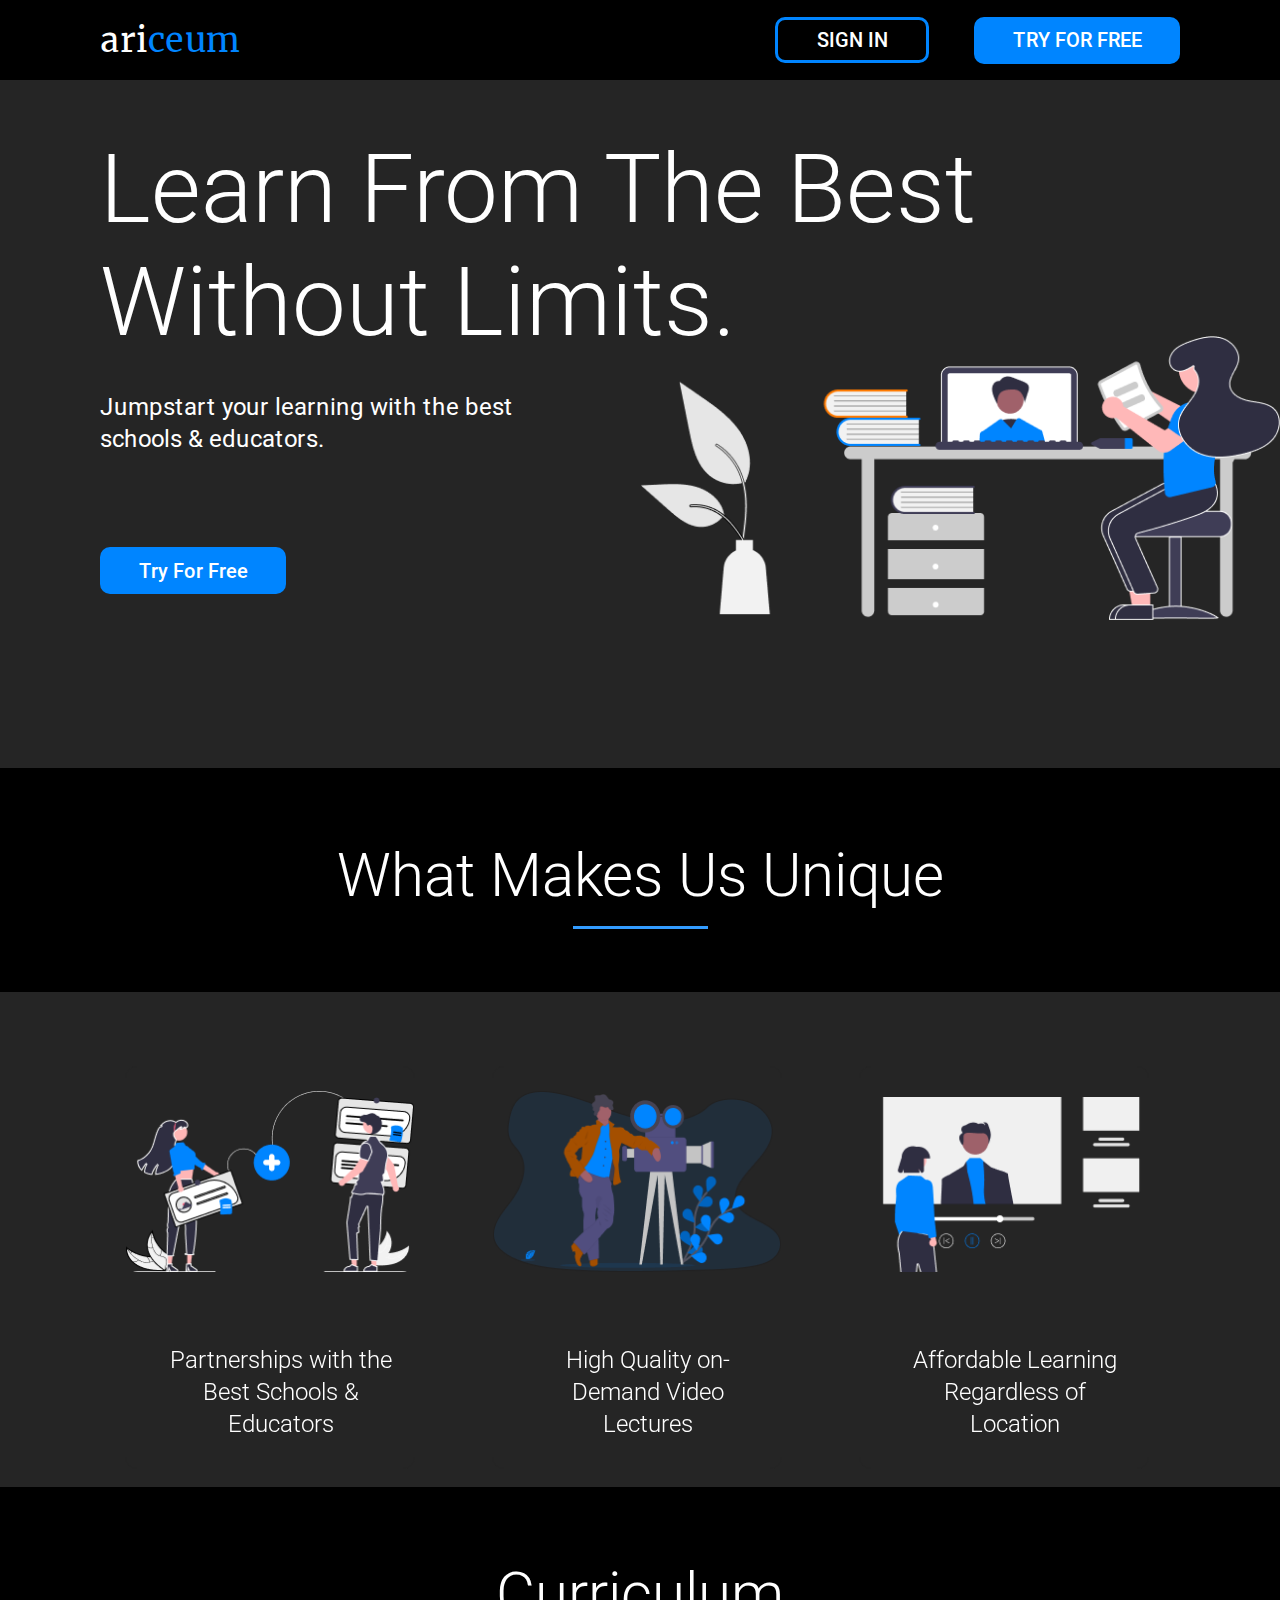
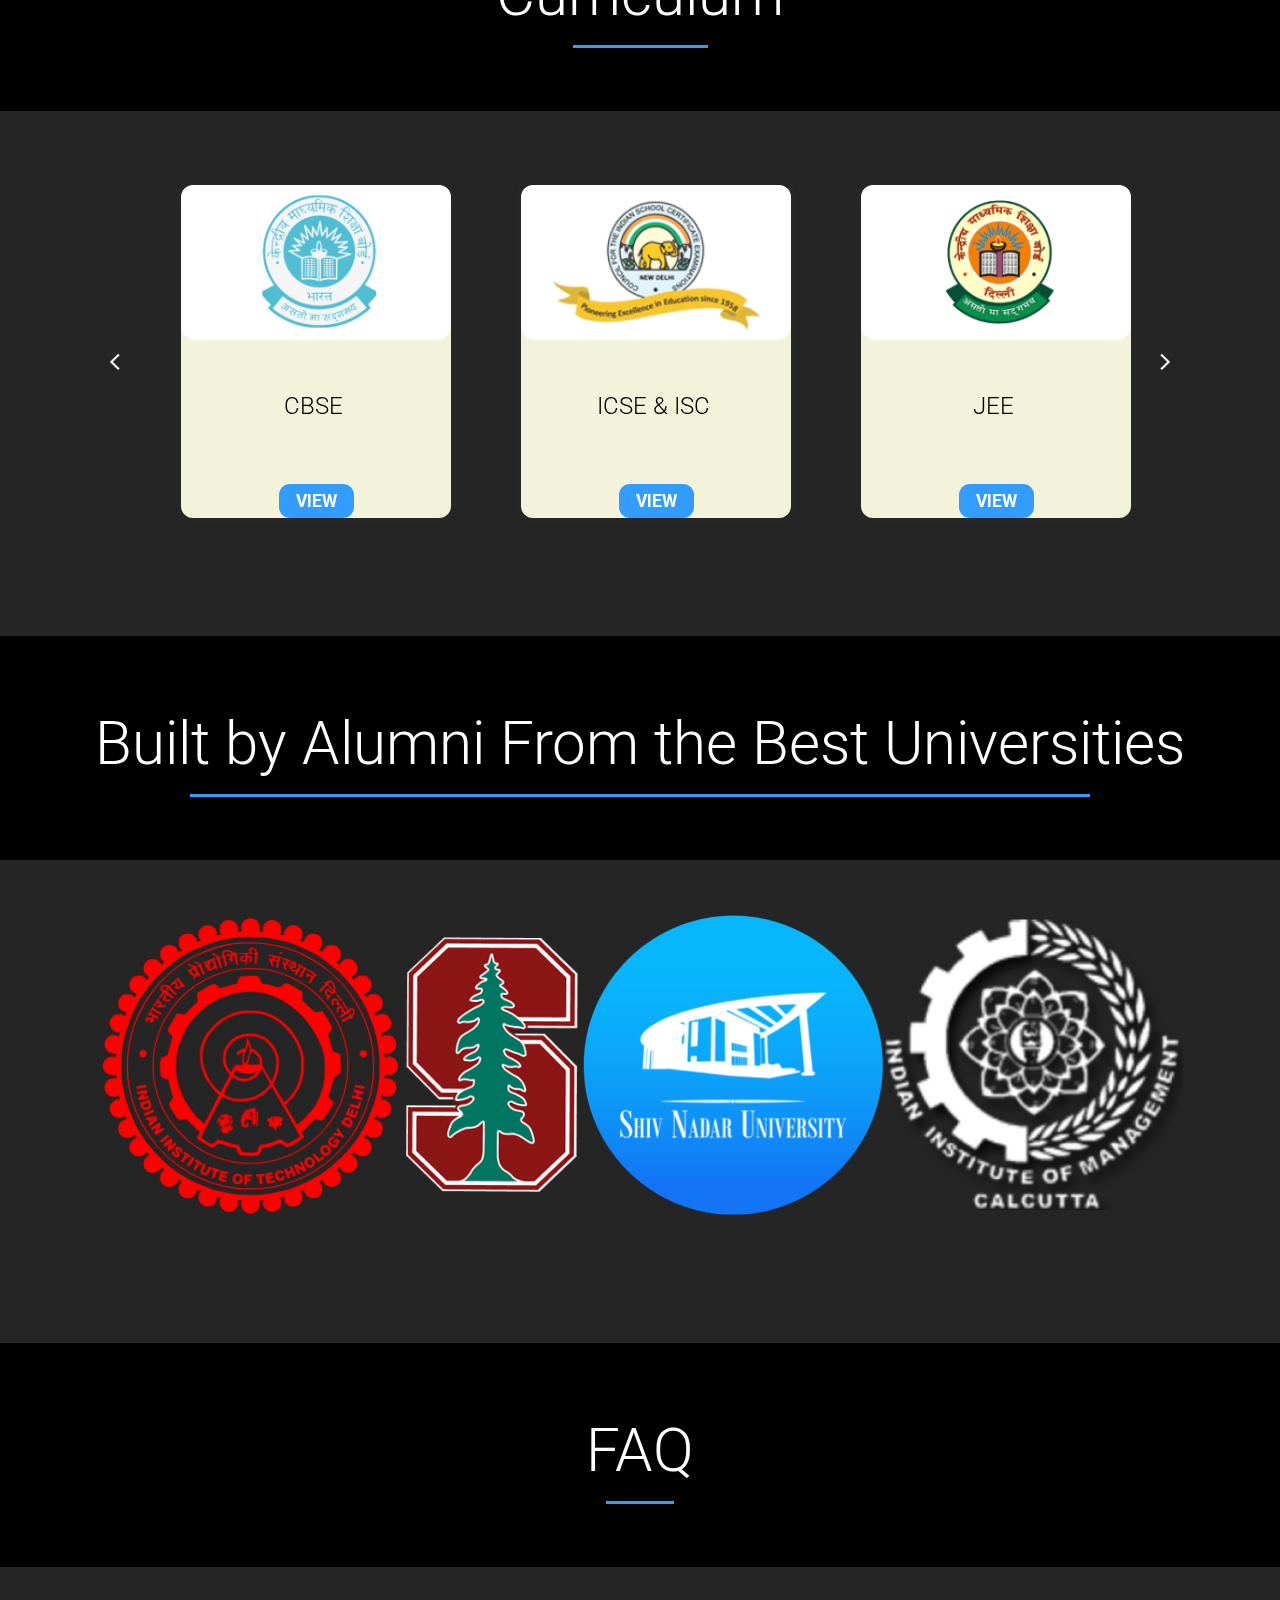
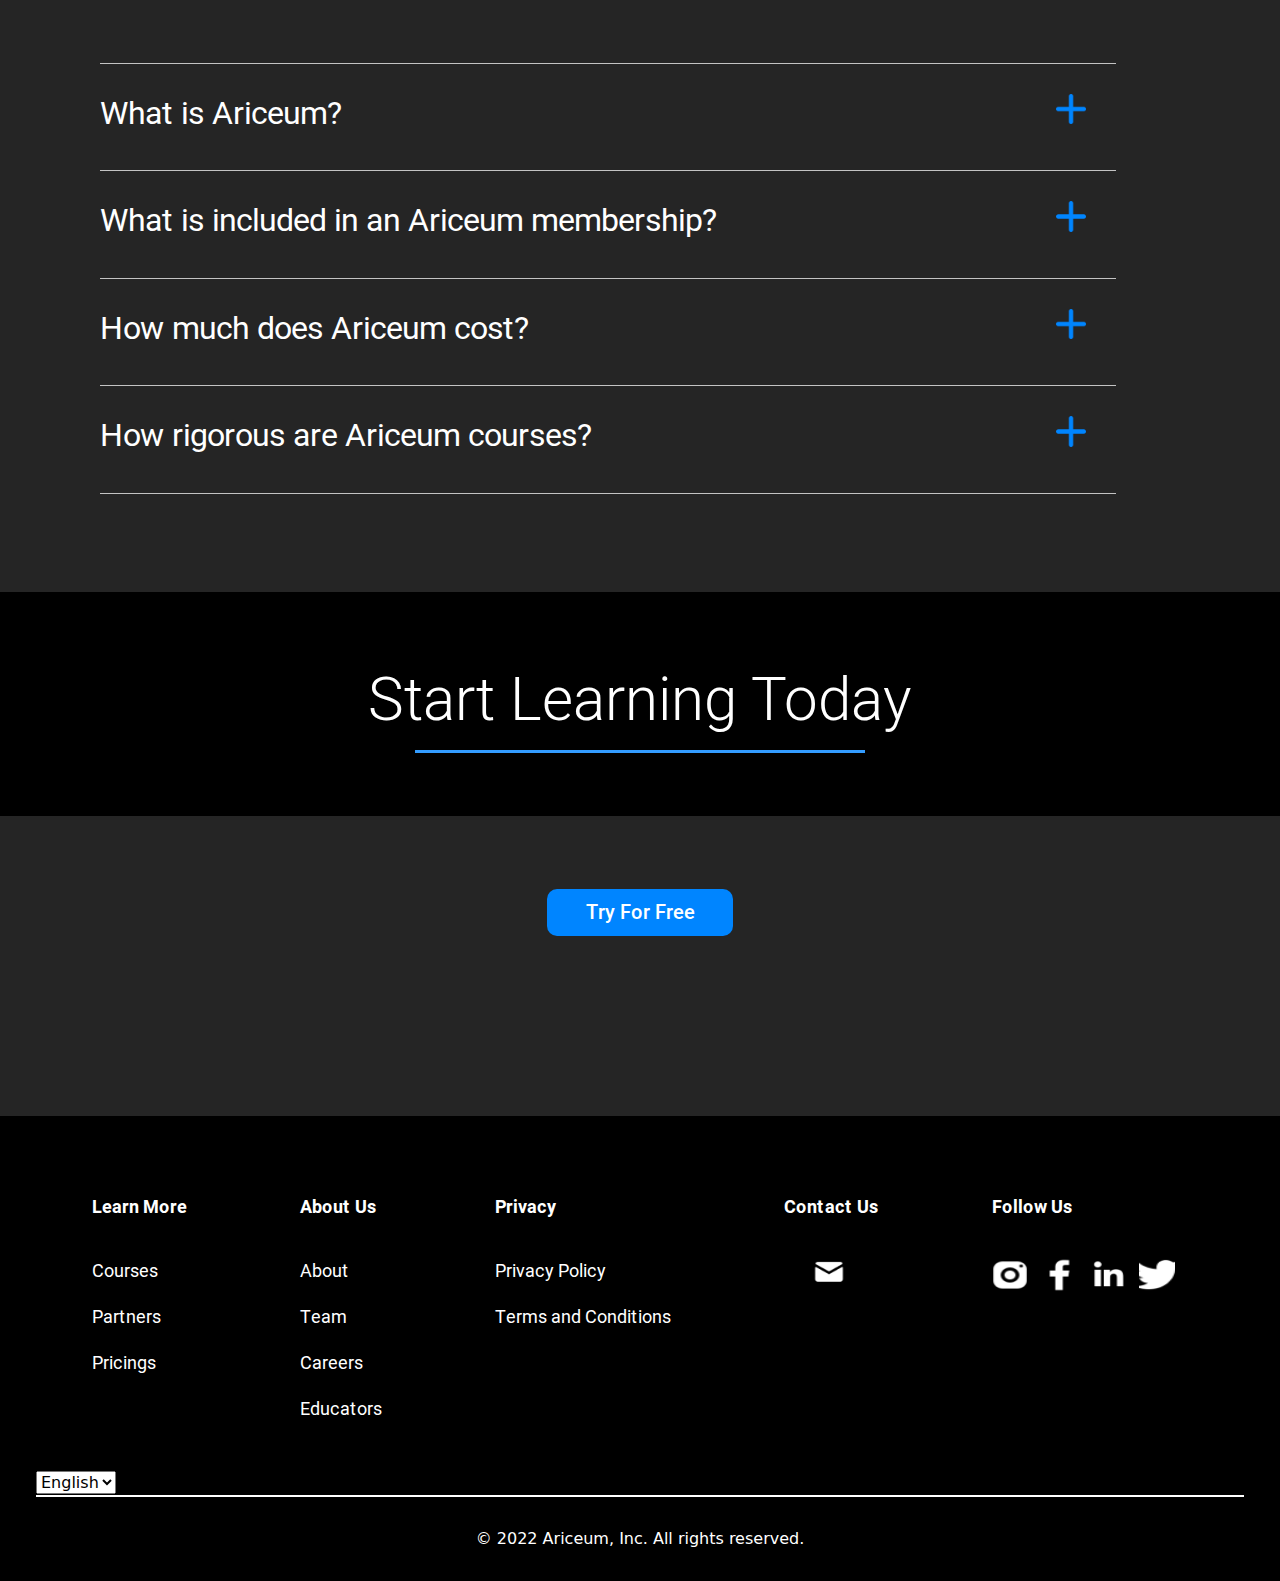
==== commit e60def7a: "AT-42 & AT-46 done" ====
--- a/index.html
+++ b/index.html
@@ -1 +1 @@
-<!doctype html><html lang="en"><head><meta charset="utf-8"/><link rel="icon" href="/favicon.ico"/><meta name="viewport" content="width=device-width,initial-scale=1"/><meta name="theme-color" content="#000000"/><meta name="description" content="Web site created using create-react-app"/><link rel="apple-touch-icon" href="/logo192.png"/><link rel="manifest" href="/manifest.json"/><title>Ariceum</title><script defer="defer" src="/static/js/main.f07f39da.js"></script><link href="/static/css/main.6b486025.css" rel="stylesheet"></head><body><noscript>You need to enable JavaScript to run this app.</noscript><div id="root"></div></body></html>+<!doctype html><html lang="en"><head><meta charset="utf-8"/><link rel="icon" href="/favicon.ico"/><meta name="viewport" content="width=device-width,initial-scale=1"/><meta name="theme-color" content="#000000"/><meta name="description" content="Web site created using create-react-app"/><link rel="apple-touch-icon" href="/logo192.png"/><link rel="manifest" href="/manifest.json"/><title>Ariceum</title><script defer="defer" src="/static/js/main.7a4de9a1.js"></script><link href="/static/css/main.e3ee62b1.css" rel="stylesheet"></head><body><noscript>You need to enable JavaScript to run this app.</noscript><div id="root"></div></body></html>--- a/static/css/main.e3ee62b1.css
+++ b/static/css/main.e3ee62b1.css
@@ -0,0 +1,7 @@
+@charset "UTF-8";@import url(https://fonts.googleapis.com/css2?family=Roboto:ital,wght@0,100;0,300;0,400;0,500;0,700;0,900;1,100;1,300;1,400;1,500;1,700;1,900&display=swap);@import url(https://fonts.googleapis.com/css2?family=Source+Sans+Pro:wght@300&display=swap);@font-face{font-family:Montserrat;font-style:normal;font-weight:300;src:url(/static/media/Montserrat-Light.02afb26fe72fcc052988.ttf) format("truetype")}@font-face{font-family:Montserrat;font-style:normal;font-weight:400;src:url(/static/media/Montserrat-Regular.3cd786652b8a2e9d41f2.ttf) format("truetype")}@font-face{font-family:Montserrat;font-style:normal;font-weight:700;src:url(/static/media/Montserrat-Bold.079ca05d3ded9bc107ab.ttf) format("truetype")}@font-face{font-family:Montserrat;font-style:normal;font-weight:800;src:url(/static/media/Montserrat-ExtraBold.1944c8d1a118759a4435.ttf) format("truetype")}@font-face{font-family:Merriweather;font-style:normal;font-weight:300;src:url(/static/media/Merriweather-Light.3637be79fa2ae611be9c.ttf) format("truetype")}@font-face{font-family:Merriweather;font-style:normal;font-weight:400;src:url(/static/media/Merriweather-Regular.55c73e48e04ec926ebfe.ttf) format("truetype")}@font-face{font-family:Merriweather;font-style:normal;font-weight:700;src:url(/static/media/Merriweather-Bold.7b45103bea0f9642b818.ttf) format("truetype")}@font-face{font-family:Roboto;font-style:normal;font-weight:300;src:url(/static/media/Roboto-Light.7cedccda2feb66b96d7a.ttf) format("truetype")}@font-face{font-family:Roboto;font-style:normal;font-weight:400;src:url(/static/media/Roboto-Regular.04b605aa85f24816e3e6.ttf) format("truetype")}@font-face{font-family:Roboto;font-style:normal;font-weight:500;src:url(/static/media/Roboto-Medium.987ab5111b87d67e6f6e.ttf) format("truetype")}@font-face{font-family:Roboto;font-style:normal;font-weight:700;src:url(/static/media/Roboto-Bold.29d0602f3c74d2be2107.ttf) format("truetype")}body{-webkit-font-smoothing:antialiased;-moz-osx-font-smoothing:grayscale;font-family:Montserrat,-apple-system,BlinkMacSystemFont,Segoe UI,Roboto,Oxygen,Ubuntu,Cantarell,Fira Sans,Droid Sans,Helvetica Neue,sans-serif}code{font-family:source-code-pro,Menlo,Monaco,Consolas,Courier New,monospace}.App{text-align:center}.App-logo{height:40vmin;pointer-events:none}@media (prefers-reduced-motion:no-preference){.App-logo{-webkit-animation:App-logo-spin 20s linear infinite;animation:App-logo-spin 20s linear infinite}}.App-header{align-items:center;background-color:#282c34;color:#fff;display:flex;flex-direction:column;font-size:calc(10px + 2vmin);justify-content:center;min-height:100vh}.App-link{color:#61dafb}@-webkit-keyframes App-logo-spin{0%{-webkit-transform:rotate(0deg);transform:rotate(0deg)}to{-webkit-transform:rotate(1turn);transform:rotate(1turn)}}@keyframes App-logo-spin{0%{-webkit-transform:rotate(0deg);transform:rotate(0deg)}to{-webkit-transform:rotate(1turn);transform:rotate(1turn)}}.OurPartners_partnersPage__0W7Vf{background-color:#252525;display:wrap;justify-content:center;min-height:100vh;padding-bottom:180px;padding-top:70px;width:100%}.OurPartners_partnersPageHeading__RCMLv{margin-bottom:65px;padding-left:100px;padding-right:100px}.OurPartners_partnersPageHeading_h1__mm24r{color:#fff;font-family:Roboto;font-size:60px;font-weight:300;margin-bottom:5px;text-align:center}.OurPartners_partnersPage_div1__IDOSk{background-color:#339cff;height:.1em}.OurPartners_partnersPageImage__uY1Uu{display:flex;flex-wrap:wrap;justify-content:center;padding:0 100px;width:100%}.OurPartners_partnersPageImage_div__6QSfY{flex-basis:50%}.OurPartners_partnersPageImage_img__2gKSM{width:100%}.OurPartners_partnersPageContent__A70Bm{align-items:flex-start;display:flex;flex-basis:50%;flex-direction:column;flex-grow:1;justify-content:center}.OurPartners_partnersPageContent_p__ydOkO{color:#fff;font-family:Roboto;font-size:24px;font-weight:400;line-height:32px;text-align:left}@media only screen and (max-width:850px){.OurPartners_partnersPage__0W7Vf{min-height:0;padding:20px 0 0}.OurPartners_partnersPageHeading__RCMLv{margin-bottom:20px;padding:0}.OurPartners_partnersPageHeading_h1__mm24r{font-size:24px;text-align:center}.OurPartners_partnersPage_div1__IDOSk{margin:0 30px}.OurPartners_partnersPageImage__uY1Uu{padding:0}.OurPartners_partnersPageImage_div__6QSfY{min-width:100%;padding:0 75px}.OurPartners_partnersPageContent__A70Bm{align-items:center;padding:35px 30px 40px}.OurPartners_partnersPageContent_p__ydOkO{font-size:14px;font-weight:300;line-height:16.4px;text-align:left}}.Pricing_pricingPage__EfzPs{background-color:#252525;display:wrap;justify-content:center;min-height:100vh;padding-left:100px;padding-right:100px;padding-top:70px;width:100%}.Pricing_pricingPageHeading__QGdZm{margin-bottom:70px}.Pricing_pricingPageHeading_h1__WQ1zk{color:#fff;font-family:Roboto;font-size:60px;font-weight:300;margin-bottom:5px;text-align:center}.Pricing_pricingPageHeadingLine__n0S7M{background-color:#339cff;height:.1em}.Pricing_pricingPageCardContainer__HdKnO{align-items:center;display:flex;flex-direction:column;max-width:103.125em;padding:0 100px;width:100%}.Pricing_pricingPageCardContainer_div1__SUK\+i{display:flex;flex-wrap:wrap;justify-content:space-around;margin:0 0 2.75em;padding-bottom:150px;width:100%}.Pricing_pricingPageCardContainer_div2__1jWeC{background-color:#252525;border-radius:.625em;margin:0;min-width:15.3125em;padding:0;width:315px}.Pricing_pricingPageCardContainer_img__EbZuC{border-radius:.75em;max-width:100%;padding:2em}.Pricing_pricingPageCardContainerDuration__AXtzV{color:#fff;font-family:Roboto;font-size:30px;font-weight:500;max-width:100%;padding-top:35px;text-align:center}.Pricing_pricingPageCardContainerPrice__\+zeB\+{color:#fff;font-family:Roboto;font-size:24px;font-weight:300;max-width:100%;padding-top:27px;text-align:center}.Pricing_pricingPageCardContainer_div3__bDenM{display:none;padding-bottom:20px;text-align:center}.Pricing_pricingPageCardContainerSubmitButton__JqQ4w{background-color:#000;border-color:#339cff;border-radius:.625 em;border-width:.2em;font-family:Roboto;font-size:.93em;font-weight:700;letter-spacing:.0835em;padding:10px 20px}.Pricing_pricingPageCardContainerSubmitButton__JqQ4w:hover{background-color:#339cff}@media only screen and (max-width:850px){.Pricing_pricingPage__EfzPs{min-height:0;padding:20px 0 0}.Pricing_pricingPageHeading_h1__WQ1zk{font-size:24px;text-align:center}.Pricing_pricingPageHeadingLine__n0S7M{margin:0 30px}.Pricing_pricingPageCardContainer__HdKnO{padding:0 85px}.Pricing_pricingPageCardContainer_div1__SUK\+i{margin-bottom:0;padding-bottom:108px}.Pricing_pricingPageCardContainer_div2__1jWeC{background-color:#252525;margin-bottom:0;min-width:0;width:200px}.Pricing_pricingPageCardContainerDuration__AXtzV{color:#fff;font-size:18px;font-weight:400;padding-top:40px}.Pricing_pricingPageCardContainerPrice__\+zeB\+{color:#fff;font-size:10.75px;font-weight:300;padding-bottom:24px;padding-top:10px}.Pricing_pricingPageCardContainerSubmitButton__JqQ4w{border-radius:2.5px;border-width:.75px;font-size:11px;padding:4px 10px}}.Team_container__L515Q{background-color:#252525;display:wrap;justify-content:center;min-height:100vh;padding-left:100px;padding-right:100px;padding-top:75px;width:100%}.Team_headContainer__v1FfU{margin-bottom:114px}.Team_heading__OeJv\+{color:#fff;font-family:Roboto;font-size:60px;font-weight:300;text-align:center}.Team_line__stjNG{background-color:#339cff;height:.1em}.Team_mainContainer__XE\+5\+{width:100%}.Team_cardContainer__0bvXR{display:flex;justify-content:center;margin-bottom:93px;width:100%}.Team_card__-r5tY{text-align:center}.Team_image__c5CPJ{border-radius:50%;max-width:100%}.Team_content__MXhuZ{align-items:flex-start;display:flex;flex-direction:column;margin-left:6em;margin-top:2.5em}.Team_name__DkfNf{color:#fff;font-family:Roboto;font-size:30px;font-weight:500;margin:0 0 31px;max-width:35.625em}.Team_position__p0F7n{color:#339cff;margin:0 0 31px}.Team_about__LdGTB,.Team_position__p0F7n{font-family:Roboto;font-size:24px;font-weight:300}.Team_about__LdGTB{color:#fff;line-height:32px;margin:0 0 112px;max-width:24em;text-align:left}@media only screen and (max-width:850px){.Team_container__L515Q{min-height:0;padding:20px 0 0}.Team_headContainer__v1FfU{margin-bottom:30px}.Team_heading__OeJv\+{font-size:24px;text-align:center}.Team_line__stjNG{margin:0 30px}.Team_mainContainer__XE\+5\+{padding:0 30px}.Team_cardContainer__0bvXR{align-items:center;margin-bottom:40px}.Team_card__-r5tY{margin-right:30px;min-width:0}.Team_image__c5CPJ{height:75px;margin-bottom:0;width:75px}.Team_content__MXhuZ{flex-basis:65%;margin-left:0;margin-top:0}.Team_name__DkfNf{font-size:18px;font-weight:400;margin-bottom:5px}.Team_position__p0F7n{font-size:14px;font-weight:300;margin-bottom:5px}.Team_about__LdGTB{font-size:9px;line-height:10.55px;margin:0}}.CompanyDescription_container__M6\+Ul{background-color:#252525;display:flex;justify-content:center;margin-top:-2px;padding-top:55px;width:100%}.CompanyDescription_body__exywR{display:flex;flex-wrap:wrap-reverse;justify-content:center;max-width:103.125em;width:100%}.CompanyDescription_sectionOne__gIDDF{align-items:flex-start;display:flex;flex-basis:100%;flex-direction:column;flex-grow:1;justify-content:center}.CompanyDescription_heading__rKUUR{color:#fff;font-family:Roboto;font-size:96px;font-weight:300;line-height:112.5px;padding-bottom:0;padding-left:100px;padding-right:100px;width:1200px}.CompanyDescription_sectionTwo__iop5p{display:flex;flex-wrap:wrap-reverse;justify-content:center;max-width:103.125em;padding:0;width:100%}.CompanyDescription_twoContainer__UiVh1{align-items:flex-start;display:flex;flex-basis:50%;flex-direction:column;flex-grow:1;justify-content:center;padding-left:100px}.CompanyDescription_subHeading__9q3yd{color:#fff;font-family:Roboto;font-size:24px;font-weight:400;line-height:32px;padding-bottom:76px;width:500px}.CompanyDescription_joinNow__pxywt{background-color:#0085ff;border:none!important;border-radius:10px;color:#fff;cursor:pointer;font-family:Roboto;font-size:20px;font-weight:500;padding:8.5px 38.5px}.CompanyDescription_signin__P99Tw{background-color:#fff;border:2px solid #0085ff;border-radius:2.5px;color:#000;cursor:pointer;display:none;font-family:Roboto;font-size:9px;font-weight:700;margin-right:20px;padding:2px 22px}.CompanyDescription_signin__P99Tw:hover{background-color:#0085ff;color:#fff}.CompanyDescription_sectionThree__D26zg{flex-basis:50%;min-width:20.5em}.CompanyDescription_study__D11sl{margin-top:-30px;max-width:100%}@media only screen and (max-width:1024px) and (min-height:600px){.CompanyDescription_container__M6\+Ul{overflow:hidden}.CompanyDescription_heading__rKUUR{font-size:80px}.CompanyDescription_subHeading__9q3yd{font-size:25px}.CompanyDescription_study__D11sl{max-width:80%}.CompanyDescription_joinNow__pxywt{margin-top:-15%}}@media only screen and (max-width:912px) and (min-height:1368px){.CompanyDescription_container__M6\+Ul{overflow:hidden}.CompanyDescription_heading__rKUUR{font-size:45px;margin-left:15%;padding-bottom:30px;padding-left:43px;padding-right:43px}.CompanyDescription_subHeading__9q3yd{margin-left:20%;width:400px}.CompanyDescription_study__D11sl{margin-top:1%;max-width:70%}.CompanyDescription_joinNow__pxywt{margin-left:70%;width:150px}}@media only screen and (max-width:850px){.CompanyDescription_container__M6\+Ul{height:80vh}.CompanyDescription_sectionOne__gIDDF{align-items:center}.CompanyDescription_heading__rKUUR{font-size:30px;line-height:35px;padding-bottom:30px;padding-left:10px;padding-right:10px;text-align:center;width:220px}.CompanyDescription_twoContainer__UiVh1{align-items:center;padding-left:62px;padding-right:62px}.CompanyDescription_subHeading__9q3yd{font-size:14px;font-weight:300;line-height:26.4px;padding-bottom:31px;text-align:center;width:auto}.CompanyDescription_joinNow__pxywt{border-radius:2.5px;font-size:9px;font-weight:700;padding:4px 12px}.CompanyDescription_signin__P99Tw{display:inline;display:initial;text-decoration:none}.CompanyDescription_sectionThree__D26zg{text-align:center}.CompanyDescription_study__D11sl{margin:0 0 45px 3px}}.slick-slider{-webkit-touch-callout:none;-webkit-tap-highlight-color:transparent;box-sizing:border-box;touch-action:pan-y;-webkit-user-select:none;-ms-user-select:none;user-select:none;-khtml-user-select:none}.slick-list,.slick-slider{display:block;position:relative}.slick-list{margin:0;overflow:hidden;padding:0}.slick-list:focus{outline:none}.slick-list.dragging{cursor:pointer;cursor:hand}.slick-slider .slick-list,.slick-slider .slick-track{-webkit-transform:translateZ(0);transform:translateZ(0)}.slick-track{display:block;left:0;margin-left:auto;margin-right:auto;position:relative;top:0}.slick-track:after,.slick-track:before{content:"";display:table}.slick-track:after{clear:both}.slick-loading .slick-track{visibility:hidden}.slick-slide{display:none;float:left;height:100%;min-height:1px}[dir=rtl] .slick-slide{float:right}.slick-slide img{display:block}.slick-slide.slick-loading img{display:none}.slick-slide.dragging img{pointer-events:none}.slick-initialized .slick-slide{display:block}.slick-loading .slick-slide{visibility:hidden}.slick-vertical .slick-slide{border:1px solid transparent;display:block;height:auto}.slick-arrow.slick-hidden{display:none}.slick-loading .slick-list{background:#fff url([data-uri]) 50% no-repeat}@font-face{font-family:slick;font-style:normal;font-weight:400;src:url(/static/media/slick.a4e97f5a2a64f0ab1323.eot);src:url(/static/media/slick.a4e97f5a2a64f0ab1323.eot?#iefix) format("embedded-opentype"),url(/static/media/slick.295183786cd8a1389865.woff) format("woff"),url(/static/media/slick.c94f7671dcc99dce43e2.ttf) format("truetype"),url(/static/media/slick.2630a3e3eab21c607e21.svg#slick) format("svg")}.slick-next,.slick-prev{border:none;cursor:pointer;display:block;font-size:0;height:20px;line-height:0;padding:0;position:absolute;top:50%;-webkit-transform:translateY(-50%);transform:translateY(-50%);width:20px}.slick-next,.slick-next:focus,.slick-next:hover,.slick-prev,.slick-prev:focus,.slick-prev:hover{background:transparent;color:transparent;outline:none}.slick-next:focus:before,.slick-next:hover:before,.slick-prev:focus:before,.slick-prev:hover:before{opacity:1}.slick-next.slick-disabled:before,.slick-prev.slick-disabled:before{opacity:.25}.slick-next:before,.slick-prev:before{-webkit-font-smoothing:antialiased;-moz-osx-font-smoothing:grayscale;color:#fff;font-family:slick;font-size:20px;line-height:1;opacity:.75}.slick-prev{left:-25px}[dir=rtl] .slick-prev{left:auto;right:-25px}.slick-prev:before{content:"←"}[dir=rtl] .slick-prev:before{content:"→"}.slick-next{right:-25px}[dir=rtl] .slick-next{left:-25px;right:auto}.slick-next:before{content:"→"}[dir=rtl] .slick-next:before{content:"←"}.slick-dotted.slick-slider{margin-bottom:30px}.slick-dots{bottom:-25px;display:block;list-style:none;margin:0;padding:0;position:absolute;text-align:center;width:100%}.slick-dots li{display:inline-block;margin:0 5px;padding:0;position:relative}.slick-dots li,.slick-dots li button{cursor:pointer;height:20px;width:20px}.slick-dots li button{background:transparent;border:0;color:transparent;display:block;font-size:0;line-height:0;outline:none;padding:5px}.slick-dots li button:focus,.slick-dots li button:hover{outline:none}.slick-dots li button:focus:before,.slick-dots li button:hover:before{opacity:1}.slick-dots li button:before{-webkit-font-smoothing:antialiased;-moz-osx-font-smoothing:grayscale;color:#000;content:"•";font-family:slick;font-size:6px;height:20px;left:0;line-height:20px;opacity:.25;position:absolute;text-align:center;top:0;width:20px}.slick-dots li.slick-active button:before{color:#000;opacity:.75}.WhyUs_wu1__fovZ0{background-color:#252525;justify-content:center;margin-top:-2px;min-height:8vh;padding-bottom:0;padding-top:150px;width:100%}.WhyUs_wu2__E77GO{align-items:center;display:flex;flex-direction:column;max-width:103.125em;width:100%}.WhyUs_wuheadun__3n5ja{background-color:#000;padding:63px 0}.WhyUs_wu3__vFLYo{color:#fff;font-family:Roboto;font-size:60px;font-weight:300;margin-bottom:5px;text-align:center}.WhyUs_wu4__JWcqf{background-color:#339cff;height:.2em;margin:0 auto;width:135px}.WhyUs_wu5__X6muC{display:flex;flex-wrap:wrap;justify-content:space-evenly;padding-top:4.65em;width:100%}.WhyUs_wu6__q4\+FW{border:1px solid #252525;border-radius:.75em;margin:0 0 1.25em;max-width:18vw;min-width:290px;padding:0}.WhyUs_wu7__5G8HF{border-radius:.75em;max-width:100%}.WhyUs_wu8__mLYlu{border-radius:.75em;color:#fff;font-family:Roboto;font-size:24px;font-weight:300;line-height:32px;margin-left:-5%;padding:3em 1.25em .5em 2.25em;text-align:center}.WhyUs_WhyUs__text__7PSkU{width:230px}.WhyUs_wu9__9GUFY{-webkit-columns:#000;column-count:#000;font-family:Merriweather;font-size:.8em;font-weight:300;max-width:100%;padding:.5em 1.25em 1em 2.25em;text-align:left}.WhyUs_slide__6tJSV{width:1100px}@media (max-width:850px){.WhyUs_wu1__fovZ0{background-color:#252525;justify-content:center;margin-top:-2px;padding-bottom:0;padding-top:85px;width:100%}.WhyUs_wuheadun__3n5ja{padding:30px 0}.WhyUs_wu3__vFLYo{font-size:24px}.WhyUs_wu4__JWcqf{background-color:#339cff;height:1px;width:33.75px}.WhyUs_wu5__X6muC{padding-left:16px;padding-right:16px;padding-top:1.8em}.WhyUs_wu6__q4\+FW{border:1px solid #252525;border-radius:.75em;margin:0 0 1.25em;max-width:18vw;min-width:220px}.WhyUs_wu7__5G8HF{border-radius:.75em;max-width:100%;padding-bottom:42px}.WhyUs_wu8__mLYlu{background-color:#252525;color:#fff;display:flex;font-family:Roboto;font-size:16px;font-weight:300;justify-content:center;line-height:18.75px;padding:0 16.7px 31.4px;text-align:center;width:100%}.WhyUs_WhyUs__text__7PSkU{width:150px}.WhyUs_slide__6tJSV{width:280px}}.FAQ_container__4gLGm{background-color:#252525;justify-content:center;margin-top:-2px;min-height:10vh;padding-bottom:100px;padding-top:0;width:100%}.FAQ_body__TRZDN{align-items:center;display:flex;flex-direction:column;max-width:103.125em;padding-left:100px;padding-right:100px;width:95%}.FAQ_headund__HrpQP{background-color:#000;padding:63px 0}.FAQ_heading__jY76L{color:#fff;font-family:Roboto;font-size:60px;font-weight:300;margin-bottom:5px;text-align:center}.FAQ_faqs__-YOty{background-color:#339cff;height:.2em;margin:0 auto;width:68px}.FAQ_faqContainer__wdkGI{border-top:.115em solid #c4c4c4;margin-top:6em;width:100%}.FAQ_tabsContainer__XLJJO{border-bottom:.115em solid #c4c4c4;padding:1.875em 0}.FAQ_tabs__Sq9Dg{align-items:left;cursor:pointer;display:flex;outline:none}.FAQ_questions__9rXqK{font-family:Roboto;font-size:32px;font-weight:400}.FAQ_plus__rAG78{height:.4em;margin:5px 30px auto auto;width:2em}.FAQ_minus__8bxkP{height:1.9em;margin:0 30px auto auto;width:1.9em}.FAQ_answers__gzzDp{color:#fff;font-family:Roboto;font-size:24px;font-weight:300;line-height:32px;margin-left:1.4375em;margin-right:10.4375em;margin-top:1.875em;text-align:left;white-space:pre-wrap}@media only screen and (max-width:850px){.FAQ_container__4gLGm{margin-top:-2px;padding:85px 0}.FAQ_body__TRZDN{padding-left:45px;padding-right:45px}.FAQ_headund__HrpQP{padding:30px 0}.FAQ_heading__jY76L{font-size:24px;font-weight:400}.FAQ_faqs__-YOty{height:1px;width:17px}.FAQ_faqContainer__wdkGI{margin-top:20.5px}.FAQ_tabsContainer__XLJJO{padding:10px 0}.FAQ_questions__9rXqK{font-size:14px;font-weight:300}.FAQ_plus__rAG78{height:1.25px;width:9.5px}.FAQ_minus__8bxkP{height:9.25px;width:9.5px}.FAQ_answers__gzzDp{font-size:9px;font-weight:400;line-height:10.55px;margin:11px 0 10px}}button.rec-dot{background-color:#c1d9f5;border-radius:10%;box-shadow:0 0 1px 1px #c1d9f5}button.rec-dot:active,button.rec-dot:focus,button.rec-dot:hover{box-shadow:0 0 1px 3px #0051b0}.rec.rec-arrow{border-radius:50%;color:#fff;font-size:30px}.rec.rec-arrow:hover{background-color:#0051b0;border-radius:50%}.rec.rec-arrow:disabled,button.rec-dot{visibility:hidden}.curriculum__container{background-color:#252525;margin-top:-2px;width:100%}.headund{background-color:#000;padding:63px 0}.curriculum__heading{color:#fff;font-family:Roboto;font-size:60px;font-weight:300;margin-bottom:5px;text-align:center}.curriculum__body{background-color:#339cff;height:.2em;margin:0 auto;width:135px}.curriculum__carouselBody{justify-content:center;margin:0 auto;padding-left:130px;padding-right:130px;width:100%}.curriculum__carousel{display:flex;flex-wrap:wrap;justify-content:space-around;margin:4.65em 0 0;width:100%}.cd1{background-color:#f3f3db;box-shadow:0 0 .625em .0625em hsla(0,0%,39%,.1);margin:0 0 1.25em 1em;padding:0;width:290px}.cd1,.cd2{border-radius:.75em}.cd2{max-width:100%}.cd3{color:#000;font-family:Roboto;font-size:24px;font-weight:300;line-height:3.5em;padding:1em 1.25em .5em 1em;text-align:center}.cd4{font-weight:400;padding:.5em 1.25em 1em 2.25em}.cd4,.cd5{color:#000;font-family:Merriweather;font-size:.8em;max-width:100%;text-align:center}.cd5{font-weight:300}.cd6{background-color:#339cff;border:none!important;border-radius:.625em;color:#fff;font-family:Roboto;font-size:17.44px;font-weight:700;padding:.225em .975em}.slick-slider .slick-slide{padding:0 35px}.slick-next:before,.slick-prev:before{font-size:130px}@media only screen and (max-width:850px){.curriculum__heading{font-size:24px}.curriculum__body{height:1px;width:33.75px}.headund{padding:30px 0}.curriculum__carouselBody{padding-left:50px;padding-right:50px}.curriculum__carousel{margin-top:3.5em}.cd1{margin-left:2%}}@media only screen and (max-width:800px){.cd1{width:195px}.headund{padding:30px 0}.cd3{font-size:14px;font-weight:300;line-height:0px;margin-top:15px}.cd6{border-radius:6.67px;cursor:pointer;font-size:11.5px;padding:7px 12px}}.StartLearning_container__eFvL7{background-color:#252525;color:#fff;margin-top:-2px;padding-bottom:180px;width:100%}.StartLearning_headund__B6H0C{background-color:#000;padding:63px 0}.StartLearning_heading__mPvCX{color:#fff;font-family:Roboto;font-size:60px;font-weight:300;margin-bottom:5px;text-align:center}.StartLearning_und__5-Ltw{background-color:#339cff;height:.2em;margin:0 auto;width:450px}.StartLearning_body__dxcu8{margin-top:73px;text-align:center}.StartLearning_button__9ltFH{background-color:#0085ff;border:none!important;border-radius:10px;color:#fff;cursor:pointer;font-family:Roboto;font-size:20px;font-weight:500;padding:8.5px 38.5px}@media only screen and (max-width:850px){.StartLearning_container__eFvL7{padding-bottom:45px}.StartLearning_headund__B6H0C{padding:30px 0}.StartLearning_heading__mPvCX{font-size:18px;font-weight:400;text-align:center}.StartLearning_und__5-Ltw{height:1px;width:33.75px}.StartLearning_body__dxcu8{margin-top:24px}.StartLearning_button__9ltFH{border-radius:2.5px;font-size:9px;font-weight:700;padding:4px 12px}}.Alumni_container__2Xyfy{background-color:#252525;color:#fff;margin-top:-2px;padding-bottom:130px;padding-top:100px;width:100%}.Alumni_alumni__meMB3{align-content:center;align-items:center;background-color:#000;justify-content:center;margin-bottom:55px;padding:63px 0;text-align:center}.Alumni_heading__iJ8e7{font-family:Roboto;font-size:60px;font-weight:300;margin-bottom:5px;padding:0 50px;text-align:center}.Alumni_underline__-X4wV{background-color:#339cff;height:.2em;margin:0 auto;width:900px}.Alumni_logos__Wo8iu{align-items:center;display:flex;justify-content:space-evenly;padding:0 100px;text-align:center;width:100%}.Alumni_next__YsGz9{padding-top:80px;text-align:center}.Alumni_iitd__z6tQr{max-width:300px}.Alumni_mobileContainer1__AcAGU{flex:0.5 1}.Alumni_mobileContainer1__AcAGU,.Alumni_mobileContainer2__R0AEo{align-items:center;display:flex;justify-content:space-evenly;width:100%}.Alumni_mobileContainer2__R0AEo{flex:0.6 1}.Alumni_iimc__myJjA,.Alumni_snu__yEECK,.Alumni_stanford__PXewB{max-width:300px}@media only screen and (max-width:912px) and (min-height:1368px){.Alumni_logos__Wo8iu{flex-direction:column}.Alumni_mobileContainer1__AcAGU,.Alumni_mobileContainer2__R0AEo{margin-bottom:20%;min-width:280px}.Alumni_iitd__z6tQr{max-width:200px;text-align:center}.Alumni_stanford__PXewB{max-width:150px}.Alumni_iimc__myJjA,.Alumni_snu__yEECK{max-width:200px}}@media only screen and (max-width:850px){.Alumni_container__2Xyfy{padding-bottom:0;padding-top:85px}.Alumni_alumni__meMB3{padding:30px 0}.Alumni_heading__iJ8e7{font-size:24px;line-height:28px;margin-bottom:20px;padding:0 60px;text-align:center}.Alumni_underline__-X4wV{height:1px;width:33.75px}.Alumni_logos__Wo8iu{flex-direction:column}.Alumni_mobileContainer1__AcAGU,.Alumni_mobileContainer2__R0AEo{margin-bottom:20%;min-width:280px}.Alumni_iitd__z6tQr{max-width:130px;text-align:center}.Alumni_stanford__PXewB{max-width:100px}.Alumni_iimc__myJjA,.Alumni_snu__yEECK{max-width:130px}}.Educators_container__9sG4Q{background-color:#252525;display:wrap;justify-content:center;min-height:100vh;padding-left:100px;padding-right:100px;padding-top:75px;width:100%}.Educators_margins__FFGf1{margin-bottom:114px}.Educators_heading__c\+YoE{color:#fff;font-family:Roboto;font-size:60px;font-weight:300;margin-bottom:5px;text-align:center}.Educators_line__4HaZu{background-color:#339cff;height:.1em}.Educators_main__pleiD{width:100%}.Educators_cardContainer__xtbKd{display:flex;justify-content:center;margin-bottom:126px;width:100%}.Educators_card__wop\+Q{text-align:center}.Educators_image__AwJcT{border-radius:15px;max-width:100%}.Educators_content__FVarH{align-items:flex-start;display:flex;flex-direction:column;justify-content:center;margin-left:6em}.Educators_name__9NP-z{color:#fff;font-family:Roboto;font-size:30px;font-weight:500;margin:10px 0 19px;max-width:35.625em;text-align:left}.Educators_email__hKsp9{float:right;margin:0 0 19px}.Educators_about__CeBMh,.Educators_email__hKsp9{color:#fff;font-family:Roboto;font-size:24px;font-weight:300;text-align:left}.Educators_about__CeBMh{line-height:32px;margin:0 0 80px;max-width:25em}@media only screen and (max-width:850px){.Educators_container__9sG4Q{min-height:0;padding:20px 0 0}.Educators_margins__FFGf1{margin-bottom:45px}.Educators_heading__c\+YoE{font-size:24px;text-align:center}.Educators_line__4HaZu{margin:0 30px}.Educators_main__pleiD{padding:0 30px}.Educators_cardContainer__xtbKd{align-items:center;margin-bottom:40px}.Educators_card__wop\+Q{margin-right:30px;min-width:0}.Educators_image__AwJcT{align-items:center;border-radius:5px;height:75px;width:75px}.Educators_content__FVarH{flex-basis:65%;margin-left:0;margin-top:0;text-align:center}.Educators_name__9NP-z{align-items:center;font-size:18px;font-weight:400;margin-bottom:6px;margin-top:0}.Educators_email__hKsp9{font-size:9px;margin-bottom:6px}.Educators_about__CeBMh{align-items:center;font-size:9px;line-height:10.55px;margin-bottom:0}}.About_aboutPage__s1Rea{background-color:#252525;display:wrap;justify-content:center;min-height:100vh;width:100%}.About_aboutPageHeading__hensD{margin-bottom:90px;padding-left:100px;padding-right:100px;padding-top:75px}.About_aboutPageHeading_h1__3jTQL{color:#fff;font-family:Roboto;font-size:60px;font-weight:300;margin-bottom:5px;text-align:center}.About_aboutPageHeadingLine__GoT8r{background-color:#339cff;height:.1em}.About_aboutPageStoryContainer__8TJN1{display:flex;flex-wrap:wrap-reverse;justify-content:center;padding:0 100px;width:100%}.About_aboutPageStoryText__FQW3Z{align-items:flex-start;display:flex;flex-basis:50%;flex-direction:column;flex-grow:1;justify-content:center}.About_aboutPageStoryText_p__kRcYK{color:#fff;font-family:Roboto;font-size:24px;font-weight:400;line-height:32px;margin-left:40px;margin-right:40px;text-align:left}.About_aboutPageStoryImage__PsVe8{flex-basis:40%;width:20.5em}.About_aboutPageStoryImage_img__ckztW{max-width:100%}.About_aboutPageTeamButton__vIDzQ{display:flex;justify-content:center;padding-bottom:200px;padding-top:200px}.About_aboutPageTeamButton_button__X1Cvz{background-color:#000;border:3px solid #339cff;border-radius:10px;color:#fff;font-family:Roboto;font-size:30px;font-weight:500;padding:39px 54px;-webkit-text-decoration-line:none;text-decoration-line:none}.About_aboutPageTeamButton_button__X1Cvz:hover{background-color:#339cff;color:#fff}@media only screen and (max-width:850px){.About_aboutPage__s1Rea{min-height:"0";padding:20px 0 0}.About_aboutPageHeading__hensD{margin-bottom:35px;padding:0}.About_aboutPageHeading_h1__3jTQL{font-size:24px;text-align:center}.About_aboutPageHeadingLine__GoT8r{margin:0 30px}.About_aboutPageStoryContainer__8TJN1{flex-direction:column;padding:0 30px}.About_aboutPageColumnReverse__81109{flex-direction:column-reverse}.About_aboutPageStoryText__FQW3Z{flex-basis:60%}.About_aboutPageStoryText_p__kRcYK{font-size:14px;font-weight:300px;line-height:16.4px;margin:20px 0 40px}.About_aboutPageStoryImage__PsVe8{align-items:center;display:flex;flex-basis:100%;justify-content:center;width:100%}.About_aboutPageStoryImage_img__ckztW{align-self:center;max-width:75%}.About_aboutPageTeamButton__vIDzQ{margin-top:-10%;padding-bottom:40px;padding-top:55px}.About_aboutPageTeamButton_button__X1Cvz{border-radius:2.5px;border-width:1px;cursor:pointer;font-size:9px;font-weight:700;padding:4px;text-decoration:none}}.Career_careerpage__H-Xoj{background-color:#252525;justify-content:center;padding-top:5.125rem;width:100%}.Career_fsection__jXE6V{display:flex;flex-wrap:wrap-reverse;justify-content:center;margin:0 auto;max-width:103.125rem;padding:0 2.25rem;width:100%}.Career_headbut__DL6ht{align-items:flex-start;display:flex;flex-basis:50%;flex-direction:column;flex-grow:1;justify-content:center;margin-top:2rem}.Career_heading__UD0a4{font-size:96px;font-weight:300;line-height:112.5px;padding-left:65px;text-align:left}.Career_heading__UD0a4,.Career_para__HPKq6{color:#fff;font-family:Roboto;margin-bottom:4rem}.Career_para__HPKq6{font-size:10px;font-weight:400;text-align:center}.Career_viewjobs__Gj3DW{background-color:#fff;border:3px solid #339cff;border-radius:10px;color:#000;cursor:pointer;font-family:Roboto;font-size:25px;font-weight:700;margin:0 0 5.4rem 17rem;max-width:15rem;padding:14px 15px}.Career_viewjobs__Gj3DW:hover{background-color:#339cff}.Career_imgsection__FRa\+a{flex-basis:30%;margin-top:0;min-width:20.5rem}.Career_image__1jK3N{float:center;max-width:100%;width:80%}.Career_goal__EJuN0{color:#fff;padding:0 100px;width:100%}.Career_goalheading__-WwX5{color:#fff;font-family:Roboto;font-size:60px;font-weight:300;margin-bottom:5px;text-align:center}.Career_un1__Nkf4q{background-color:#339cff;height:.2rem;margin:0 auto;width:6.75rem}.Career_goalpara__1bZyi{font-family:Roboto;font-size:24px;font-weight:400;line-height:32px;margin-top:45px;text-align:center}.Career_jointeam__qRdd6{display:flex;justify-content:center;padding-top:70px;width:100%}.Career_joinsection__nVfsS{align-items:center;display:flex;flex-direction:column;max-width:103.125rem;padding:0 2.25rem;width:100%}.Career_joinheading__SnriS{color:#fff;font-family:Roboto;font-size:60px;font-weight:300;margin-bottom:5px;text-align:center}.Career_un2__TAOSk{background-color:#339cff;height:.2rem;margin:0 auto;width:6.75rem}.Career_joinpara__De-O0{color:#fff;font-family:Roboto;font-size:24px;font-weight:400;line-height:32px;margin-top:45px;padding:0 100px}.Career_csection__xoQvw{display:flex;flex-wrap:wrap;justify-content:space-evenly;margin:6.35rem 0 3.75rem;width:100%}.Career_ccard__cymUA{background-color:#f3f3db;border-radius:.625rem;margin:0 0 1.25rem;max-width:20vw;min-width:20.3125rem;padding:0}.Career_cimage__wBxwB{max-width:100%;padding:2rem 2rem 1rem}.Career_chead__IKGLk{font-family:Roboto;font-size:24px;font-weight:400;line-height:32px;padding:1rem 0 75px;text-align:center}.Career_seebutton__tAAo8{background-color:#fff;border:3px solid #339cff;border-radius:10px;color:#000;cursor:pointer;font-family:Roboto;font-size:25px;font-weight:700;margin:0 0 5.4rem 70%;max-width:15rem;padding:14px 17px}.Career_seebutton__tAAo8:hover{background-color:#339cff}@media only screen and (max-width:850px){.Career_careerpage__H-Xoj{padding-top:20px}.Career_fsection__jXE6V{padding:0}.Career_headbut__DL6ht{align-items:center}.Career_heading__UD0a4{font-size:24px;line-height:0;margin-bottom:10px;padding-left:0;padding-top:37.6px;text-align:center}.Career_para__HPKq6{font-size:14px;font-weight:300;line-height:16.4px;margin-bottom:20px;padding-top:10px}.Career_viewjobs__Gj3DW{border-radius:2.5px;border-width:1px;font-size:9px;margin:0 auto;padding:3px 7px}.Career_imgsection__FRa\+a{flex-basis:80%;min-width:0}.Career_image__1jK3N{margin:10px 0 0;width:100%}.Career_goal__EJuN0{padding:25px 0 0}.Career_goalheading__-WwX5{font-size:24px;padding:0 135px}.Career_un1__Nkf4q{height:1px;margin-bottom:7px;text-align:center;width:33px}.Career_goalpara__1bZyi{font-size:14px;font-weight:300;line-height:14px;margin-left:0;margin-top:20px;padding:0 30px;text-align:left}.Career_jointeam__qRdd6{padding-top:15px}.Career_joinsection__nVfsS{padding:0}.Career_joinheading__SnriS{font-size:24px}.Career_un2__TAOSk{height:1px;margin-bottom:7px;text-align:center;width:33px}.Career_joinpara__De-O0{display:none}.Career_csection__xoQvw{margin-bottom:35px;margin-top:15px;padding:0 20px}.Career_ccard__cymUA{background-color:#252525;border-radius:10px;margin:0;min-width:200px}.Career_cimage__wBxwB{margin:20px 0;padding:0 10px}.Career_chead__IKGLk{color:#fff;font-size:20px;font-weight:300;line-height:14.63px;padding:0 0 10px;text-align:center}.Career_seebutton__tAAo8{border-radius:2.5px;border-width:1px;font-size:9px;margin-bottom:70px;margin-left:0;padding:3px 7px}.Career_slide__tK9yM{width:280px}}.popup-content{background:#fff;border:1px solid #d7d7d7;margin:auto;padding:5px;width:50%}[role=tooltip].popup-content{border-radius:5px;box-shadow:0 0 3px rgba(0,0,0,.16);width:200px}.popup-overlay{background:rgba(0,0,0,.5)}[data-popup=tooltip].popup-overlay{background:transparent}.popup-arrow{stroke-width:2px;stroke:#d7d7d7;stroke-dasharray:30px;stroke-dashoffset:-54px;bottom:0;color:#fff;-webkit-filter:drop-shadow(0 -3px 3px rgba(0,0,0,.16));filter:drop-shadow(0 -3px 3px rgba(0,0,0,.16));left:0;right:0;top:0}.Header_headerSection_div1__h8sC5{background-color:#000;display:flex;height:80px;justify-content:center;position:-webkit-sticky;position:sticky;top:0;width:100%;z-index:100}.Header_headerSection_div2__pJOmP{align-items:center;border-bottom-width:0!important;display:grid;grid-template-columns:25em 1fr auto;padding-left:100px;padding-right:100px;width:100%}.Header_headerSection_div3__P2JDx{align-items:center;flex-grow:0;margin-top:1em;max-width:7.5em;min-height:.0625em}.Header_headerSection_heading__Dlo2K{color:#fff;font-family:Merriweather;font-size:34px;font-weight:400;letter-spacing:.5px}.Header_headerSection_signIn__34W6U{align-items:center;display:flex;flex-grow:0;grid-area:1/3/2/2;justify-content:flex-end}.Header_headerSection_signIn_button__qc95B{background-color:#000;border:3px solid #0085ff;border-radius:10px;color:#fff;font-family:Roboto;font-size:20px;font-weight:500;padding:5px 38.5px}.Header_headerSection_signIn_button__qc95B:hover{background-color:#0085ff;color:#fff}.Header_headerSection_joinNow__Ilqt9{align-items:center;display:flex;flex-grow:0;grid-area:1/3/2/4;justify-content:flex-end;padding-left:45px}.Header_headerSection_joinNow_button__HYhd6{background-color:#0085ff;border:none!important;border-radius:10px;color:#fff;font-family:Roboto;font-size:20px;font-weight:500;padding:8.5px 38.5px}@media only screen and (max-width:850px){.Header_headerSection_div1__h8sC5{height:37px}.Header_headerSection_div2__pJOmP{grid-template-columns:1fr 11.25em;padding-left:25px;padding-right:18px}.Header_headerSection_div3__P2JDx{grid-area:1/1/2/3}.Header_headerSection_heading__Dlo2K{font-size:16px;font-weight:700}.Header_headerSection_signIn_button__qc95B{background-color:#fff;border:2px solid #0085ff;border-radius:2.5px;color:#000;font-family:Roboto;font-size:9px;font-weight:700;padding:2px 22px;text-transform:capitalize}.Header_headerSection_joinNow__Ilqt9{padding-left:15px}.Header_headerSection_joinNow_button__HYhd6{border-radius:2.5px;cursor:pointer;font-size:9px;font-weight:700;padding:4px 12px}}.Footer_footerSection__q6hVJ{background-color:#000;display:flex;justify-content:center;width:100%}.Footer_footerSection_div1__2bCCo{max-width:90em;padding:0 2.25em;width:100%}.Footer_footerSection_div2__2UPUz{display:flex;flex-wrap:wrap;justify-content:space-between;padding:5em 0 0}.Footer_footerSection_div3__Mnl29{display:grid;grid-template-columns:auto auto auto auto auto;width:100%}.Footer_footerSection_subSection__ASP6H{display:flex;justify-content:center}.Footer_footerSection_subSection_div1__rRZjm{min-width:5em;padding-bottom:1.875em}.Footer_footerSection_subSection_heading__lSMGZ{color:#fff;font-family:Roboto;font-size:18px;font-weight:700;margin-bottom:40px}.Footer_footerSection_subSection_link__5V3BY{color:#fff;display:block;font-family:Roboto;font-size:18px;font-weight:400;margin-bottom:19px;text-decoration:none}.Footer_footerSection_subSection_link__5V3BY:hover{color:#0085ff;cursor:pointer}.Footer_footerSection_subSection_logo__aNx1h{display:flex;justify-content:center}.Footer_footerSection_subSection_logo_div1__nl0Oy{min-width:5em;padding-bottom:1.875em}.Footer_footerSection_logo_div__lgPbY{margin-bottom:1.25em;text-align:center}.Footer_footerSection_logo_a__2n90C{color:#fff;font-weight:400;text-decoration:none}.Footer_footerSection_logo_a__2n90C:hover{cursor:pointer}.Footer_footerSection_logo_img__OvJGf{height:2.25em;margin-right:.3125em;vertical-align:middle;width:2.25em}.Footer_footerSection_socials__1nD1w{min-width:5em;padding-bottom:1.875em}.Footer_footerSection_socials_logo__n66AB{float:left;margin-bottom:1.25em;padding-right:.5em;text-align:center}.Footer_footerSectionMobile_div1__kWV6L{display:grid;grid-template-columns:auto auto auto auto auto;width:100%}.Footer_footerSectionMobile_div2__doGrk{display:flex;justify-content:center}.Footer_footerSectionMobile_div3__NTSfO{min-width:5em;padding-bottom:1.875em}.Footer_footerSection_copyright_div__9HCWl{background-color:#fff;border:.06em solid #fff;height:0}.Footer_footerSection_copyright_p__3rFBK{color:#fff;font-size:1em;margin:1.875em 0;text-align:center;width:100%}@media only screen and (max-width:850px){.Footer_footerSection_div1__2bCCo{padding:0}.Footer_footerSection_div2__2UPUz{padding-top:15px}.Footer_footerSection_div3__Mnl29{grid-template-columns:auto 1fr 1fr;padding-left:45px;padding-right:45px}.Footer_footerSection_subSection_div1__rRZjm{padding-bottom:40px}.Footer_footerSection_subSection_heading__lSMGZ{font-size:9px;margin-bottom:20px}.Footer_footerSection_subSection_link__5V3BY{font-size:9px;margin-bottom:9.5px}.Footer_footerSection_subSection_logo__aNx1h{display:none}.Footer_footerSection_subSection_logo_div1__nl0Oy{justify-content:left}.Footer_footerSection_logo_div__lgPbY{margin-left:10px;text-align:left}.Footer_footerSection_logo_img__OvJGf{height:30px;margin-right:0;text-align:left;width:25px}.Footer_footerSection_socials__1nD1w{justify-content:left;left:10px;position:relative}.Footer_footerSectionMobile_div1__kWV6L{grid-template-columns:1fr auto;padding-left:25px;padding-right:80px}.Footer_footerSection_copyright_div__9HCWl{margin:0 30px}.Footer_footerSection_copyright_p__3rFBK{font-size:9px}}.CoursesPage_coursespage__arZ26{background-color:#252525;display:wrap;justify-content:center;min-height:100vh;padding-bottom:180px;padding-top:70px;width:100%}.CoursesPage_headund__moI1x{margin-bottom:65px;padding-left:100px;padding-right:100px}.CoursesPage_courseshead__D1lWu{color:#fff;font-family:Roboto;font-size:60px;font-weight:300;margin-bottom:5px;text-align:center}.CoursesPage_und__657Z\+{background-color:#339cff;height:.1rem}.CoursesPage_welcome__aOG7w{color:#fff;font-family:Roboto;font-size:60px;font-weight:300;margin-bottom:33px}.CoursesPage_mainsection__jUON9{justify-content:center;width:100%}.CoursesPage_welcomesection__NRTpr{align-items:flex-start;display:flex;flex-basis:50%;flex-direction:column;flex-grow:1;justify-content:center;padding:0 100px}.CoursesPage_para__ZSOtX{color:#fff;font-family:Roboto;font-size:24px;font-weight:400;line-height:30px;margin-bottom:62px}.CoursesPage_sfilter__yUaBW{display:flex;padding:0 200px}.CoursesPage_search__mZDTg{margin-right:140px;width:410px}.CoursesPage_category__vISxG{background-color:#505050;border-color:#0085ff;margin-left:58px}.CoursesPage_category__vISxG label{color:#fff}.CoursesPage_video__AAkaI{align-items:center;justify-content:center;margin-bottom:145px;margin-top:188px;text-align:center}.CoursesPage_player__o\+cJm{border-radius:20px;height:422px;object-fit:cover;width:1140px}.CoursesPage_pcourses__t8slW{padding:0 100px 78px}.CoursesPage_popular__YK6OJ{color:#fff;font-family:Roboto;font-size:30px;font-weight:700;margin-bottom:78px;margin-left:25px}.CoursesPage_img__qNv4N{height:424px;width:322px}.CoursesPage_videoheading__syfvk{color:#fff;font-family:Roboto;font-size:30px;font-weight:700;margin-bottom:0;margin-left:125px}.CoursesPage_rv__v8Ond{display:flex;margin:0 50px}.CoursesPage_video2__\+E3GG{align-items:center;justify-content:center;margin-bottom:100px;margin-top:90px;text-align:center}.CoursesPage_player2__EVyON{border-radius:20px;height:285px;margin-left:70px;object-fit:cover;width:500px}@media only screen and (max-width:850px){.CoursesPage_coursespage__arZ26{min-height:0;padding:20px 0 0}.CoursesPage_headund__moI1x{margin-bottom:20px;padding:0}.CoursesPage_courseshead__D1lWu{font-size:24px;text-align:center}.CoursesPage_und__657Z\+{margin:0 30px}.CoursesPage_welcomesection__NRTpr{padding:35px 30px 40px}.CoursesPage_welcome__aOG7w{font-size:18px;font-weight:400;margin-bottom:10px;text-align:left}.CoursesPage_para__ZSOtX{font-size:14px;font-weight:300;line-height:16.41px;margin-bottom:42px}.CoursesPage_sfilter__yUaBW{padding:0 30px}.CoursesPage_search__mZDTg{margin-right:20px;width:136px}.CoursesPage_category__vISxG{margin-left:10px}.CoursesPage_video__AAkaI{margin-bottom:47px;margin-top:30px}.CoursesPage_player__o\+cJm{height:150px;width:300px}.CoursesPage_rvsection__0PuFZ{display:none}.CoursesPage_pcourses__t8slW{padding:0 0 45px}.CoursesPage_popular__YK6OJ{font-size:18px;font-weight:400;margin-bottom:30px;margin-left:40px}.CoursesPage_img__qNv4N{height:105px;width:190px}}.PrivacyPolicy_privacyPage__ffeqH{background-color:#252525;display:wrap;justify-content:center;min-height:100vh;padding-left:100px;padding-right:100px;padding-top:75px;width:100%}.PrivacyPolicy_privacyPage_div1__Bl3C1{margin-bottom:70px}.PrivacyPolicy_privacyPageHeading__snYiW{color:#fff;font-family:Roboto;font-size:60px;font-weight:300;margin-bottom:5px;text-align:center}.PrivacyPolicy_privacyPage_div2__TZK7O{background-color:#0085ff;height:.1em}.PrivacyPolicy_privacyPage_div4__myDPQ{padding-bottom:100px}.PrivacyPolicy_privacyPageSubHeading__BYcWc{color:#fff;font-family:Roboto;font-size:30px;font-weight:500;padding-bottom:35px}.PrivacyPolicy_privacyPageContent__bh33Y{color:#fff;font-family:Roboto;font-size:24px;font-weight:400;line-height:32px}@media only screen and (max-width:850px){.PrivacyPolicy_privacyPage__ffeqH{min-height:0;padding:20px 0 0}.PrivacyPolicy_privacyPage_div1__Bl3C1{margin-bottom:17px}.PrivacyPolicy_privacyPageHeading__snYiW{font-size:24px;text-align:center}.PrivacyPolicy_privacyPage_div2__TZK7O{margin:0 30px}.PrivacyPolicy_privacyPage_div3__iMjnz{padding:0 35px}.PrivacyPolicy_privacyPage_div4__myDPQ{padding-bottom:15px}.PrivacyPolicy_privacyPageSubHeading__BYcWc{font-size:24px;font-weight:300;padding-bottom:0}.PrivacyPolicy_privacyPageContent__bh33Y{font-size:9px;line-height:10.55px}}.TermsAndConditions_tncPage__szbb-{background-color:#252525;display:wrap;justify-content:center;min-height:100vh;padding-left:100px;padding-right:100px;padding-top:75px;width:100%}.TermsAndConditions_tncPage_div1__Y-28d{margin-bottom:70px}.TermsAndConditions_tncPageHeading__r6jxm{color:#fff;font-family:Roboto;font-size:60px;font-weight:300;margin-bottom:5px;text-align:center}.TermsAndConditions_tncPage_div2__TCU62{background-color:#0085ff;height:.1em}.TermsAndConditions_tncPage_div4__l4H8p{padding-bottom:100px}.TermsAndConditions_tncPageSubHeading__AaUUX{color:#fff;font-family:Roboto;font-size:30px;font-weight:500;padding-bottom:35px}.TermsAndConditions_tncPageContent__t7Lut{color:#fff;font-family:Roboto;font-size:24px;font-weight:400;line-height:32px}@media only screen and (max-width:850px){.TermsAndConditions_tncPage__szbb-{min-height:0;padding:20px 0 0}.TermsAndConditions_tncPage_div1__Y-28d{margin-bottom:17px}.TermsAndConditions_tncPageHeading__r6jxm{font-size:24px;text-align:center}.TermsAndConditions_tncPage_div2__TCU62{margin:0 30px}.TermsAndConditions_tncPage_div3__pGphM{padding:0 35px}.TermsAndConditions_tncPage_div4__l4H8p{padding-bottom:15px}.TermsAndConditions_tncPageSubHeading__AaUUX{font-size:24px;font-weight:300;padding-bottom:0}.TermsAndConditions_tncPageContent__t7Lut{font-size:9px;line-height:10.55px}}.CurriculumPage_curriculumPage__DasWx{background-color:#252525;display:wrap;justify-content:center;min-height:100vh;width:100%}.CurriculumPage_curriculumPageHeading__4vB7J{margin-bottom:90px;padding-left:100px;padding-right:100px;padding-top:75px}.CurriculumPage_curriculumPageHeading_h1__yk2xD{color:#fff;font-family:Roboto;font-size:60px;font-weight:300;margin-bottom:5px;text-align:center}.CurriculumPage_curriculumPageHeadingLine__Gdzlp{background-color:#339cff;height:.1em}.CurriculumPage_curriculumPageStoryContainer__5XHDv{display:flex;flex-wrap:wrap-reverse;justify-content:center;padding:0 100px 3em;width:100%}.CurriculumPage_curriculumPageStoryText__FMNli{align-items:flex-start;display:flex;flex-basis:50%;flex-direction:column;flex-grow:1;justify-content:center}.CurriculumPage_curriculumPageStoryText_p__5Taw7{color:#fff;font-family:Roboto;font-size:24px;font-weight:400;line-height:32px;margin-left:40px;margin-right:40px;text-align:left}.CurriculumPage_curriculumPageStoryImage__6gEHI{flex-basis:40%;width:20.5em}.CurriculumPage_curriculumPageStoryImage_img_CBSE__ucTWn,.CurriculumPage_curriculumPageStoryImage_img_ICSE__lea0z,.CurriculumPage_curriculumPageStoryImage_img_JEE__qBhSh{max-width:100%}.CurriculumPage_curriculumPageTeamButton__RidWq{display:flex;justify-content:center;padding-bottom:200px;padding-top:200px}.CurriculumPage_curriculumPageTeamButton_button__5vq2C{background-color:#000;border:3px solid #339cff;border-radius:10px;color:#fff;font-family:Roboto;font-size:30px;font-weight:500;padding:39px 54px;-webkit-text-decoration-line:none;text-decoration-line:none}.CurriculumPage_curriculumPageTeamButton_button__5vq2C:hover{background-color:#339cff;color:#fff}@media only screen and (max-width:850px){.CurriculumPage_curriculumPage__DasWx{min-height:"0";padding:20px 0 0}.CurriculumPage_curriculumPageHeading__4vB7J{margin-bottom:35px;padding:0}.CurriculumPage_curriculumPageHeading_h1__yk2xD{font-size:24px;text-align:center}.CurriculumPage_curriculumPageHeadingLine__Gdzlp{margin:0 30px}.CurriculumPage_curriculumPageStoryContainer__5XHDv{flex-direction:column;padding:0 30px}.CurriculumPage_curriculumPageColumnReverse__DrnUy{flex-direction:column-reverse}.CurriculumPage_curriculumPageStoryText__FMNli{flex-basis:60%}.CurriculumPage_curriculumPageStoryText_p__5Taw7{font-size:14px;font-weight:300px;line-height:16.4px;margin:20px 0 40px}.CurriculumPage_curriculumPageStoryImage__6gEHI{align-items:center;display:flex;flex-basis:100%;justify-content:center;width:100%}.CurriculumPage_curriculumPageStoryImage_img_CBSE__ucTWn{align-self:center;height:94.08px;max-width:75%;width:81.4px}.CurriculumPage_curriculumPageStoryImage_img_ICSE__lea0z{align-self:center;height:97px;max-width:75%;width:129px}.CurriculumPage_curriculumPageStoryImage_img_JEE__qBhSh{align-self:center;height:89.41px;max-width:75%;width:123.44px}.CurriculumPage_curriculumPageTeamButton__RidWq{margin-top:-10%;padding-bottom:40px;padding-top:55px}.CurriculumPage_curriculumPageTeamButton_button__5vq2C{border-radius:2.5px;border-width:1px;cursor:pointer;font-size:9px;font-weight:700;padding:4px;text-decoration:none}}*{box-sizing:border-box;margin:0;padding:0}.NewLogin_mainsection__\+tovl{background-color:#252525;display:wrap;justify-content:center;padding-bottom:6rem;padding-top:3.125rem;width:100%}.NewLogin_container__ZuWb0{align-items:center;display:flex;justify-content:center;min-height:70vh}.NewLogin_container__ZuWb0 .NewLogin_card__UsRqc{background-color:#252525;border-radius:0;width:800px}.NewLogin_container__ZuWb0 .NewLogin_card__UsRqc .NewLogin_form__Zvi7g{display:flex;height:100%;width:100%}.NewLogin_container__ZuWb0 .NewLogin_card__UsRqc .NewLogin_rightsidemobile__HsObU{background-color:#252525;height:100%;margin-left:100px;padding:20px;width:70%}.NewLogin_container__ZuWb0 .NewLogin_card__UsRqc .NewLogin_rightside__vShvE{background-color:#252525;height:100%;padding:20px;width:50%}.NewLogin_hello__NmTRv{color:#339cff;margin-bottom:0;margin-top:0;text-align:center}.NewLogin_hello__NmTRv h2{font-family:Roboto;font-size:34px;font-weight:300;margin-top:0}.NewLogin_hellomobile__xfloH{color:#339cff;margin-bottom:0;margin-top:0;text-align:center}.NewLogin_hellomobile__xfloH h2{font-family:Roboto;font-size:24px;font-weight:300;margin-bottom:5px;margin-top:0}.NewLogin_or__ZIbmF,.NewLogin_ormobile__s3LhX{display:flex;justify-content:center;margin:0 auto;text-align:center}.NewLogin_or__ZIbmF p{color:#fff;font-family:Roboto;font-size:14px;font-weight:300;margin-bottom:0}.NewLogin_ormobile__s3LhX p{color:#fff;font-size:14px;font-weight:300;margin-top:0}.NewLogin_signin__5JPPt{color:#fff;font-family:Roboto;font-size:24px;font-weight:300;margin-top:30px;text-align:center}.NewLogin_ormobile__s3LhX h2{color:#fff;font-family:Merriweather;font-size:20px;font-weight:400;margin-left:-65px;margin-top:40px;padding:0 4px}.NewLogin_subbtn__UkVH4{text-align:center}.NewLogin_subbtn__UkVH4 button{background-color:#339cff;border-radius:5px;color:#fff;cursor:pointer;font-family:Roboto;font-size:20px;font-weight:500;margin-bottom:30px;margin-top:30px;padding:3px 24px}.NewLogin_subbtn__UkVH4 button:disabled{cursor:not-allowed;opacity:.4;pointer-events:all!important}.NewLogin_boxes__nuX-F{display:flex;gap:40px;justify-content:center;margin-top:10px}.NewLogin_boxes__nuX-F span{align-items:center;display:flex;justify-content:center}.NewLogin_boxes__nuX-F span img{cursor:pointer}.NewLogin_terms__Zn8J7{margin-top:50px}.NewLogin_termsText__h9v9m{color:#fff;font-family:Roboto;font-size:18px;font-weight:400;line-height:21px;padding:0 30px;text-align:center}.NewLogin_pp__vguEl{color:#0085ff;text-decoration:none}.NewLogin_containerotp__C03JM{align-items:center;display:flex;justify-content:center;min-height:70vh}.NewLogin_container__ZuWb0 .NewLogin_cardotp__7bT\+S{background-color:#252525;border-radius:0;width:800px}.NewLogin_container__ZuWb0 .NewLogin_cardotp__7bT\+S .NewLogin_form__Zvi7g{display:flex;height:100%;width:100%}.NewLogin_container__ZuWb0 .NewLogin_cardotp__7bT\+S .NewLogin_rightsidemobile__HsObU{background-color:#252525;height:100%;margin-left:100px;padding:20px;width:70%}.NewLogin_container__ZuWb0 .NewLogin_cardotp__7bT\+S .NewLogin_rightside__vShvE{background-color:#252525;height:100%;padding:20px;width:50%}.NewLogin_containerabout__kzvan{align-items:center;display:flex;justify-content:center}.NewLogin_container__ZuWb0 .NewLogin_cardabout__cJx1v{background-color:#252525;border-radius:0;width:800px}.NewLogin_container__ZuWb0 .NewLogin_cardabout__cJx1v .NewLogin_rightsidemobile__HsObU{background-color:#252525;height:100%;margin-left:100px;padding:20px;width:70%}.NewLogin_container__ZuWb0 .NewLogin_cardabout__cJx1v .NewLogin_rightside__vShvE{background-color:#252525;height:100%;padding:20px;width:50%}.NewLogin_container__ZuWb0 .NewLogin_cardabout__cJx1v .NewLogin_form__Zvi7g{display:flex;height:100%;width:100%}.NewLogin_input_text__gZjfF{margin-top:20px;position:relative;text-align:center}.NewLogin_input_text__gZjfF input[type=email],.NewLogin_input_text__gZjfF input[type=number],.NewLogin_input_text__gZjfF input[type=tel],.NewLogin_input_text__gZjfF input[type=text]{background-color:#505050;border:1px solid #339cff;border-radius:3px;color:#fff;font-family:Roboto;font-size:24px;font-weight:300;height:50px;margin-bottom:10px;padding:0 10px;width:360px}.NewLogin_input_text__gZjfF ::-webkit-input-placeholder{color:#fff;font-family:Roboto;font-size:24px;font-weight:300}.NewLogin_input_text__gZjfF :-ms-input-placeholder{color:#fff;font-family:Roboto;font-size:24px;font-weight:300}.NewLogin_input_text__gZjfF ::placeholder{color:#fff;font-family:Roboto;font-size:24px;font-weight:300}.NewLogin_input_text__gZjfF p{color:red;font-size:12px;margin-left:80px;text-align:left}.NewLogin_danger__bhp9o{display:none}.NewLogin_input_text__gZjfF p i{margin-right:2px}.NewLogin_btn__PmyAu{display:flex;text-align:center}.NewLogin_rightside__vShvE hr{border:0;border-top:2px solid #339cff;color:#339cff;margin-bottom:40px;margin-top:0}.NewLogin_rightsidemobile__HsObU hr{border:0;border-top:2px solid #339cff;color:#339cff;margin-bottom:50px;margin-top:0}.NewLogin_warning__Uohet{border:1px solid red!important}input::-webkit-inner-spin-button,input::-webkit-outer-spin-button{-webkit-appearance:none;margin:0}@media (max-width:850px){.NewLogin_mainsection__\+tovl{padding-bottom:0;padding-top:0}.NewLogin_container__ZuWb0 .NewLogin_card__UsRqc .NewLogin_rightside__vShvE{border-radius:10px;width:100%}.NewLogin_container__ZuWb0 .NewLogin_card__UsRqc .NewLogin_left-side__su5K4,.NewLogin_container__ZuWb0 .NewLogin_cardabout__cJx1v .NewLogin_left-side__su5K4{display:none}.NewLogin_container__ZuWb0 .NewLogin_cardabout__cJx1v .NewLogin_rightside__vShvE,.NewLogin_container__ZuWb0 .NewLogin_cardotp__7bT\+S .NewLogin_rightside__vShvE{border-radius:10px;width:100%}.NewLogin_container__ZuWb0 .NewLogin_cardotp__7bT\+S .NewLogin_left-side__su5K4{display:none}.NewLogin_input_text__gZjfF input[type=email],.NewLogin_input_text__gZjfF input[type=number],.NewLogin_input_text__gZjfF input[type=tel],.NewLogin_input_text__gZjfF input[type=text]{font-size:10px;height:23px;width:234px}.NewLogin_input_text__gZjfF ::-webkit-input-placeholder{font-size:12px}.NewLogin_input_text__gZjfF :-ms-input-placeholder{font-size:12px}.NewLogin_input_text__gZjfF ::placeholder{font-size:12px}.NewLogin_input_text__gZjfF p{font-size:10px;margin-left:70px;text-align:left}.NewLogin_subbtn__UkVH4 button{border-radius:2.5px;font-size:9px;font-weight:700;margin-bottom:27px;margin-top:30px;padding:4px 10px}.NewLogin_signin__5JPPt{font-size:18px;font-weight:400;margin-top:30px}.NewLogin_termsText__h9v9m{font-size:9px;font-weight:400;line-height:10.5px;padding:0 40px}}.HomePage_container__biKu5{background-color:#252525;color:#fff;margin-top:-2px;padding-bottom:180px;width:100%}.HomePage_heading__YT7MR{font-family:Roboto;font-size:60px;font-weight:300;margin-bottom:77px;text-align:center}.HomePage_body__Nckbe{text-align:center}.HomePage_button__QJDjB{background-color:#339cff;border:none!important;border-radius:10px;color:#fff;cursor:pointer;font-family:Roboto;font-size:30px;font-weight:700;padding:16px 38px}@media only screen and (max-width:850px){.HomePage_container__biKu5{padding-bottom:44px}.HomePage_heading__YT7MR{font-size:18px;font-weight:400;margin-bottom:24px;text-align:center}.HomePage_button__QJDjB{border-radius:2.5px;font-size:9px;font-weight:700;padding:4px 12px}}/*!
+ * Bootstrap v5.1.3 (https://getbootstrap.com/)
+ * Copyright 2011-2021 The Bootstrap Authors
+ * Copyright 2011-2021 Twitter, Inc.
+ * Licensed under MIT (https://github.com/twbs/bootstrap/blob/main/LICENSE)
+ */:root{--bs-blue:#0d6efd;--bs-indigo:#6610f2;--bs-purple:#6f42c1;--bs-pink:#d63384;--bs-red:#dc3545;--bs-orange:#fd7e14;--bs-yellow:#ffc107;--bs-green:#198754;--bs-teal:#20c997;--bs-cyan:#0dcaf0;--bs-white:#fff;--bs-gray:#6c757d;--bs-gray-dark:#343a40;--bs-gray-100:#f8f9fa;--bs-gray-200:#e9ecef;--bs-gray-300:#dee2e6;--bs-gray-400:#ced4da;--bs-gray-500:#adb5bd;--bs-gray-600:#6c757d;--bs-gray-700:#495057;--bs-gray-800:#343a40;--bs-gray-900:#212529;--bs-primary:#0d6efd;--bs-secondary:#6c757d;--bs-success:#198754;--bs-info:#0dcaf0;--bs-warning:#ffc107;--bs-danger:#dc3545;--bs-light:#f8f9fa;--bs-dark:#212529;--bs-primary-rgb:13,110,253;--bs-secondary-rgb:108,117,125;--bs-success-rgb:25,135,84;--bs-info-rgb:13,202,240;--bs-warning-rgb:255,193,7;--bs-danger-rgb:220,53,69;--bs-light-rgb:248,249,250;--bs-dark-rgb:33,37,41;--bs-white-rgb:255,255,255;--bs-black-rgb:0,0,0;--bs-body-color-rgb:33,37,41;--bs-body-bg-rgb:255,255,255;--bs-font-sans-serif:system-ui,-apple-system,"Segoe UI",Roboto,"Helvetica Neue",Arial,"Noto Sans","Liberation Sans",sans-serif,"Apple Color Emoji","Segoe UI Emoji","Segoe UI Symbol","Noto Color Emoji";--bs-font-monospace:SFMono-Regular,Menlo,Monaco,Consolas,"Liberation Mono","Courier New",monospace;--bs-gradient:linear-gradient(180deg,hsla(0,0%,100%,.15),hsla(0,0%,100%,0));--bs-body-font-family:var(--bs-font-sans-serif);--bs-body-font-size:1rem;--bs-body-font-weight:400;--bs-body-line-height:1.5;--bs-body-color:#212529;--bs-body-bg:#fff}*,:after,:before{box-sizing:border-box}@media (prefers-reduced-motion:no-preference){:root{scroll-behavior:smooth}}body{-webkit-text-size-adjust:100%;-webkit-tap-highlight-color:transparent;background-color:#fff;background-color:var(--bs-body-bg);color:#212529;color:var(--bs-body-color);font-family:system-ui,-apple-system,Segoe UI,Roboto,Helvetica Neue,Arial,Noto Sans,Liberation Sans,sans-serif,Apple Color Emoji,Segoe UI Emoji,Segoe UI Symbol,Noto Color Emoji;font-family:var(--bs-body-font-family);font-size:1rem;font-size:var(--bs-body-font-size);font-weight:400;font-weight:var(--bs-body-font-weight);line-height:1.5;line-height:var(--bs-body-line-height);margin:0;text-align:var(--bs-body-text-align)}hr{background-color:currentColor;border:0;color:inherit;margin:1rem 0;opacity:.25}hr:not([size]){height:1px}.h1,.h2,.h3,.h4,.h5,.h6,h1,h2,h3,h4,h5,h6{font-weight:500;line-height:1.2;margin-bottom:.5rem;margin-top:0}.h1,h1{font-size:calc(1.375rem + 1.5vw)}@media (min-width:1200px){.h1,h1{font-size:2.5rem}}.h2,h2{font-size:calc(1.325rem + .9vw)}@media (min-width:1200px){.h2,h2{font-size:2rem}}.h3,h3{font-size:calc(1.3rem + .6vw)}@media (min-width:1200px){.h3,h3{font-size:1.75rem}}.h4,h4{font-size:calc(1.275rem + .3vw)}@media (min-width:1200px){.h4,h4{font-size:1.5rem}}.h5,h5{font-size:1.25rem}.h6,h6{font-size:1rem}p{margin-bottom:1rem;margin-top:0}abbr[data-bs-original-title],abbr[title]{cursor:help;-webkit-text-decoration:underline dotted;text-decoration:underline dotted;-webkit-text-decoration-skip-ink:none;text-decoration-skip-ink:none}address{font-style:normal;line-height:inherit;margin-bottom:1rem}ol,ul{padding-left:2rem}dl,ol,ul{margin-bottom:1rem;margin-top:0}ol ol,ol ul,ul ol,ul ul{margin-bottom:0}dt{font-weight:700}dd{margin-bottom:.5rem;margin-left:0}blockquote{margin:0 0 1rem}b,strong{font-weight:bolder}.small,small{font-size:.875em}.mark,mark{background-color:#fcf8e3;padding:.2em}sub,sup{font-size:.75em;line-height:0;position:relative;vertical-align:baseline}sub{bottom:-.25em}sup{top:-.5em}a{color:#0d6efd;text-decoration:underline}a:hover{color:#0a58ca}a:not([href]):not([class]),a:not([href]):not([class]):hover{color:inherit;text-decoration:none}code,kbd,pre,samp{direction:ltr;font-family:SFMono-Regular,Menlo,Monaco,Consolas,Liberation Mono,Courier New,monospace;font-family:var(--bs-font-monospace);font-size:1em;unicode-bidi:bidi-override}pre{display:block;font-size:.875em;margin-bottom:1rem;margin-top:0;overflow:auto}pre code{color:inherit;font-size:inherit;word-break:normal}code{word-wrap:break-word;color:#d63384;font-size:.875em}a>code{color:inherit}kbd{background-color:#212529;border-radius:.2rem;color:#fff;font-size:.875em;padding:.2rem .4rem}kbd kbd{font-size:1em;font-weight:700;padding:0}figure{margin:0 0 1rem}img,svg{vertical-align:middle}table{border-collapse:collapse;caption-side:bottom}caption{color:#6c757d;padding-bottom:.5rem;padding-top:.5rem;text-align:left}th{text-align:inherit;text-align:-webkit-match-parent}tbody,td,tfoot,th,thead,tr{border:0 solid;border-color:inherit}label{display:inline-block}button{border-radius:0}button:focus:not(:focus-visible){outline:0}button,input,optgroup,select,textarea{font-family:inherit;font-size:inherit;line-height:inherit;margin:0}button,select{text-transform:none}[role=button]{cursor:pointer}select{word-wrap:normal}select:disabled{opacity:1}[list]::-webkit-calendar-picker-indicator{display:none}[type=button],[type=reset],[type=submit],button{-webkit-appearance:button}[type=button]:not(:disabled),[type=reset]:not(:disabled),[type=submit]:not(:disabled),button:not(:disabled){cursor:pointer}::-moz-focus-inner{border-style:none;padding:0}textarea{resize:vertical}fieldset{border:0;margin:0;min-width:0;padding:0}legend{float:left;font-size:calc(1.275rem + .3vw);line-height:inherit;margin-bottom:.5rem;padding:0;width:100%}@media (min-width:1200px){legend{font-size:1.5rem}}legend+*{clear:left}::-webkit-datetime-edit-day-field,::-webkit-datetime-edit-fields-wrapper,::-webkit-datetime-edit-hour-field,::-webkit-datetime-edit-minute,::-webkit-datetime-edit-month-field,::-webkit-datetime-edit-text,::-webkit-datetime-edit-year-field{padding:0}::-webkit-inner-spin-button{height:auto}[type=search]{-webkit-appearance:textfield;outline-offset:-2px}::-webkit-search-decoration{-webkit-appearance:none}::-webkit-color-swatch-wrapper{padding:0}::file-selector-button{font:inherit}::-webkit-file-upload-button{-webkit-appearance:button;font:inherit}output{display:inline-block}iframe{border:0}summary{cursor:pointer;display:list-item}progress{vertical-align:baseline}[hidden]{display:none!important}.lead{font-size:1.25rem;font-weight:300}.display-1{font-size:calc(1.625rem + 4.5vw);font-weight:300;line-height:1.2}@media (min-width:1200px){.display-1{font-size:5rem}}.display-2{font-size:calc(1.575rem + 3.9vw);font-weight:300;line-height:1.2}@media (min-width:1200px){.display-2{font-size:4.5rem}}.display-3{font-size:calc(1.525rem + 3.3vw);font-weight:300;line-height:1.2}@media (min-width:1200px){.display-3{font-size:4rem}}.display-4{font-size:calc(1.475rem + 2.7vw);font-weight:300;line-height:1.2}@media (min-width:1200px){.display-4{font-size:3.5rem}}.display-5{font-size:calc(1.425rem + 2.1vw);font-weight:300;line-height:1.2}@media (min-width:1200px){.display-5{font-size:3rem}}.display-6{font-size:calc(1.375rem + 1.5vw);font-weight:300;line-height:1.2}@media (min-width:1200px){.display-6{font-size:2.5rem}}.list-inline,.list-unstyled{list-style:none;padding-left:0}.list-inline-item{display:inline-block}.list-inline-item:not(:last-child){margin-right:.5rem}.initialism{font-size:.875em;text-transform:uppercase}.blockquote{font-size:1.25rem;margin-bottom:1rem}.blockquote>:last-child{margin-bottom:0}.blockquote-footer{color:#6c757d;font-size:.875em;margin-bottom:1rem;margin-top:-1rem}.blockquote-footer:before{content:"— "}.img-fluid,.img-thumbnail{height:auto;max-width:100%}.img-thumbnail{background-color:#fff;border:1px solid #dee2e6;border-radius:.25rem;padding:.25rem}.figure{display:inline-block}.figure-img{line-height:1;margin-bottom:.5rem}.figure-caption{color:#6c757d;font-size:.875em}.container,.container-fluid,.container-lg,.container-md,.container-sm,.container-xl,.container-xxl{margin-left:auto;margin-right:auto;padding-left:.75rem;padding-left:var(--bs-gutter-x,.75rem);padding-right:.75rem;padding-right:var(--bs-gutter-x,.75rem);width:100%}@media (min-width:576px){.container,.container-sm{max-width:540px}}@media (min-width:768px){.container,.container-md,.container-sm{max-width:720px}}@media (min-width:992px){.container,.container-lg,.container-md,.container-sm{max-width:960px}}@media (min-width:1200px){.container,.container-lg,.container-md,.container-sm,.container-xl{max-width:1140px}}@media (min-width:1400px){.container,.container-lg,.container-md,.container-sm,.container-xl,.container-xxl{max-width:1320px}}.row{--bs-gutter-x:1.5rem;--bs-gutter-y:0;display:flex;flex-wrap:wrap;margin-left:calc(var(--bs-gutter-x)*-.5);margin-right:calc(var(--bs-gutter-x)*-.5);margin-top:calc(var(--bs-gutter-y)*-1)}.row>*{flex-shrink:0;margin-top:var(--bs-gutter-y);max-width:100%;padding-left:calc(var(--bs-gutter-x)*.5);padding-right:calc(var(--bs-gutter-x)*.5);width:100%}.col{flex:1 0}.row-cols-auto>*{flex:0 0 auto;width:auto}.row-cols-1>*{flex:0 0 auto;width:100%}.row-cols-2>*{flex:0 0 auto;width:50%}.row-cols-3>*{flex:0 0 auto;width:33.3333333333%}.row-cols-4>*{flex:0 0 auto;width:25%}.row-cols-5>*{flex:0 0 auto;width:20%}.row-cols-6>*{flex:0 0 auto;width:16.6666666667%}.col-auto{flex:0 0 auto;width:auto}.col-1{flex:0 0 auto;width:8.33333333%}.col-2{flex:0 0 auto;width:16.66666667%}.col-3{flex:0 0 auto;width:25%}.col-4{flex:0 0 auto;width:33.33333333%}.col-5{flex:0 0 auto;width:41.66666667%}.col-6{flex:0 0 auto;width:50%}.col-7{flex:0 0 auto;width:58.33333333%}.col-8{flex:0 0 auto;width:66.66666667%}.col-9{flex:0 0 auto;width:75%}.col-10{flex:0 0 auto;width:83.33333333%}.col-11{flex:0 0 auto;width:91.66666667%}.col-12{flex:0 0 auto;width:100%}.offset-1{margin-left:8.33333333%}.offset-2{margin-left:16.66666667%}.offset-3{margin-left:25%}.offset-4{margin-left:33.33333333%}.offset-5{margin-left:41.66666667%}.offset-6{margin-left:50%}.offset-7{margin-left:58.33333333%}.offset-8{margin-left:66.66666667%}.offset-9{margin-left:75%}.offset-10{margin-left:83.33333333%}.offset-11{margin-left:91.66666667%}.g-0,.gx-0{--bs-gutter-x:0}.g-0,.gy-0{--bs-gutter-y:0}.g-1,.gx-1{--bs-gutter-x:0.25rem}.g-1,.gy-1{--bs-gutter-y:0.25rem}.g-2,.gx-2{--bs-gutter-x:0.5rem}.g-2,.gy-2{--bs-gutter-y:0.5rem}.g-3,.gx-3{--bs-gutter-x:1rem}.g-3,.gy-3{--bs-gutter-y:1rem}.g-4,.gx-4{--bs-gutter-x:1.5rem}.g-4,.gy-4{--bs-gutter-y:1.5rem}.g-5,.gx-5{--bs-gutter-x:3rem}.g-5,.gy-5{--bs-gutter-y:3rem}@media (min-width:576px){.col-sm{flex:1 0}.row-cols-sm-auto>*{flex:0 0 auto;width:auto}.row-cols-sm-1>*{flex:0 0 auto;width:100%}.row-cols-sm-2>*{flex:0 0 auto;width:50%}.row-cols-sm-3>*{flex:0 0 auto;width:33.3333333333%}.row-cols-sm-4>*{flex:0 0 auto;width:25%}.row-cols-sm-5>*{flex:0 0 auto;width:20%}.row-cols-sm-6>*{flex:0 0 auto;width:16.6666666667%}.col-sm-auto{flex:0 0 auto;width:auto}.col-sm-1{flex:0 0 auto;width:8.33333333%}.col-sm-2{flex:0 0 auto;width:16.66666667%}.col-sm-3{flex:0 0 auto;width:25%}.col-sm-4{flex:0 0 auto;width:33.33333333%}.col-sm-5{flex:0 0 auto;width:41.66666667%}.col-sm-6{flex:0 0 auto;width:50%}.col-sm-7{flex:0 0 auto;width:58.33333333%}.col-sm-8{flex:0 0 auto;width:66.66666667%}.col-sm-9{flex:0 0 auto;width:75%}.col-sm-10{flex:0 0 auto;width:83.33333333%}.col-sm-11{flex:0 0 auto;width:91.66666667%}.col-sm-12{flex:0 0 auto;width:100%}.offset-sm-0{margin-left:0}.offset-sm-1{margin-left:8.33333333%}.offset-sm-2{margin-left:16.66666667%}.offset-sm-3{margin-left:25%}.offset-sm-4{margin-left:33.33333333%}.offset-sm-5{margin-left:41.66666667%}.offset-sm-6{margin-left:50%}.offset-sm-7{margin-left:58.33333333%}.offset-sm-8{margin-left:66.66666667%}.offset-sm-9{margin-left:75%}.offset-sm-10{margin-left:83.33333333%}.offset-sm-11{margin-left:91.66666667%}.g-sm-0,.gx-sm-0{--bs-gutter-x:0}.g-sm-0,.gy-sm-0{--bs-gutter-y:0}.g-sm-1,.gx-sm-1{--bs-gutter-x:0.25rem}.g-sm-1,.gy-sm-1{--bs-gutter-y:0.25rem}.g-sm-2,.gx-sm-2{--bs-gutter-x:0.5rem}.g-sm-2,.gy-sm-2{--bs-gutter-y:0.5rem}.g-sm-3,.gx-sm-3{--bs-gutter-x:1rem}.g-sm-3,.gy-sm-3{--bs-gutter-y:1rem}.g-sm-4,.gx-sm-4{--bs-gutter-x:1.5rem}.g-sm-4,.gy-sm-4{--bs-gutter-y:1.5rem}.g-sm-5,.gx-sm-5{--bs-gutter-x:3rem}.g-sm-5,.gy-sm-5{--bs-gutter-y:3rem}}@media (min-width:768px){.col-md{flex:1 0}.row-cols-md-auto>*{flex:0 0 auto;width:auto}.row-cols-md-1>*{flex:0 0 auto;width:100%}.row-cols-md-2>*{flex:0 0 auto;width:50%}.row-cols-md-3>*{flex:0 0 auto;width:33.3333333333%}.row-cols-md-4>*{flex:0 0 auto;width:25%}.row-cols-md-5>*{flex:0 0 auto;width:20%}.row-cols-md-6>*{flex:0 0 auto;width:16.6666666667%}.col-md-auto{flex:0 0 auto;width:auto}.col-md-1{flex:0 0 auto;width:8.33333333%}.col-md-2{flex:0 0 auto;width:16.66666667%}.col-md-3{flex:0 0 auto;width:25%}.col-md-4{flex:0 0 auto;width:33.33333333%}.col-md-5{flex:0 0 auto;width:41.66666667%}.col-md-6{flex:0 0 auto;width:50%}.col-md-7{flex:0 0 auto;width:58.33333333%}.col-md-8{flex:0 0 auto;width:66.66666667%}.col-md-9{flex:0 0 auto;width:75%}.col-md-10{flex:0 0 auto;width:83.33333333%}.col-md-11{flex:0 0 auto;width:91.66666667%}.col-md-12{flex:0 0 auto;width:100%}.offset-md-0{margin-left:0}.offset-md-1{margin-left:8.33333333%}.offset-md-2{margin-left:16.66666667%}.offset-md-3{margin-left:25%}.offset-md-4{margin-left:33.33333333%}.offset-md-5{margin-left:41.66666667%}.offset-md-6{margin-left:50%}.offset-md-7{margin-left:58.33333333%}.offset-md-8{margin-left:66.66666667%}.offset-md-9{margin-left:75%}.offset-md-10{margin-left:83.33333333%}.offset-md-11{margin-left:91.66666667%}.g-md-0,.gx-md-0{--bs-gutter-x:0}.g-md-0,.gy-md-0{--bs-gutter-y:0}.g-md-1,.gx-md-1{--bs-gutter-x:0.25rem}.g-md-1,.gy-md-1{--bs-gutter-y:0.25rem}.g-md-2,.gx-md-2{--bs-gutter-x:0.5rem}.g-md-2,.gy-md-2{--bs-gutter-y:0.5rem}.g-md-3,.gx-md-3{--bs-gutter-x:1rem}.g-md-3,.gy-md-3{--bs-gutter-y:1rem}.g-md-4,.gx-md-4{--bs-gutter-x:1.5rem}.g-md-4,.gy-md-4{--bs-gutter-y:1.5rem}.g-md-5,.gx-md-5{--bs-gutter-x:3rem}.g-md-5,.gy-md-5{--bs-gutter-y:3rem}}@media (min-width:992px){.col-lg{flex:1 0}.row-cols-lg-auto>*{flex:0 0 auto;width:auto}.row-cols-lg-1>*{flex:0 0 auto;width:100%}.row-cols-lg-2>*{flex:0 0 auto;width:50%}.row-cols-lg-3>*{flex:0 0 auto;width:33.3333333333%}.row-cols-lg-4>*{flex:0 0 auto;width:25%}.row-cols-lg-5>*{flex:0 0 auto;width:20%}.row-cols-lg-6>*{flex:0 0 auto;width:16.6666666667%}.col-lg-auto{flex:0 0 auto;width:auto}.col-lg-1{flex:0 0 auto;width:8.33333333%}.col-lg-2{flex:0 0 auto;width:16.66666667%}.col-lg-3{flex:0 0 auto;width:25%}.col-lg-4{flex:0 0 auto;width:33.33333333%}.col-lg-5{flex:0 0 auto;width:41.66666667%}.col-lg-6{flex:0 0 auto;width:50%}.col-lg-7{flex:0 0 auto;width:58.33333333%}.col-lg-8{flex:0 0 auto;width:66.66666667%}.col-lg-9{flex:0 0 auto;width:75%}.col-lg-10{flex:0 0 auto;width:83.33333333%}.col-lg-11{flex:0 0 auto;width:91.66666667%}.col-lg-12{flex:0 0 auto;width:100%}.offset-lg-0{margin-left:0}.offset-lg-1{margin-left:8.33333333%}.offset-lg-2{margin-left:16.66666667%}.offset-lg-3{margin-left:25%}.offset-lg-4{margin-left:33.33333333%}.offset-lg-5{margin-left:41.66666667%}.offset-lg-6{margin-left:50%}.offset-lg-7{margin-left:58.33333333%}.offset-lg-8{margin-left:66.66666667%}.offset-lg-9{margin-left:75%}.offset-lg-10{margin-left:83.33333333%}.offset-lg-11{margin-left:91.66666667%}.g-lg-0,.gx-lg-0{--bs-gutter-x:0}.g-lg-0,.gy-lg-0{--bs-gutter-y:0}.g-lg-1,.gx-lg-1{--bs-gutter-x:0.25rem}.g-lg-1,.gy-lg-1{--bs-gutter-y:0.25rem}.g-lg-2,.gx-lg-2{--bs-gutter-x:0.5rem}.g-lg-2,.gy-lg-2{--bs-gutter-y:0.5rem}.g-lg-3,.gx-lg-3{--bs-gutter-x:1rem}.g-lg-3,.gy-lg-3{--bs-gutter-y:1rem}.g-lg-4,.gx-lg-4{--bs-gutter-x:1.5rem}.g-lg-4,.gy-lg-4{--bs-gutter-y:1.5rem}.g-lg-5,.gx-lg-5{--bs-gutter-x:3rem}.g-lg-5,.gy-lg-5{--bs-gutter-y:3rem}}@media (min-width:1200px){.col-xl{flex:1 0}.row-cols-xl-auto>*{flex:0 0 auto;width:auto}.row-cols-xl-1>*{flex:0 0 auto;width:100%}.row-cols-xl-2>*{flex:0 0 auto;width:50%}.row-cols-xl-3>*{flex:0 0 auto;width:33.3333333333%}.row-cols-xl-4>*{flex:0 0 auto;width:25%}.row-cols-xl-5>*{flex:0 0 auto;width:20%}.row-cols-xl-6>*{flex:0 0 auto;width:16.6666666667%}.col-xl-auto{flex:0 0 auto;width:auto}.col-xl-1{flex:0 0 auto;width:8.33333333%}.col-xl-2{flex:0 0 auto;width:16.66666667%}.col-xl-3{flex:0 0 auto;width:25%}.col-xl-4{flex:0 0 auto;width:33.33333333%}.col-xl-5{flex:0 0 auto;width:41.66666667%}.col-xl-6{flex:0 0 auto;width:50%}.col-xl-7{flex:0 0 auto;width:58.33333333%}.col-xl-8{flex:0 0 auto;width:66.66666667%}.col-xl-9{flex:0 0 auto;width:75%}.col-xl-10{flex:0 0 auto;width:83.33333333%}.col-xl-11{flex:0 0 auto;width:91.66666667%}.col-xl-12{flex:0 0 auto;width:100%}.offset-xl-0{margin-left:0}.offset-xl-1{margin-left:8.33333333%}.offset-xl-2{margin-left:16.66666667%}.offset-xl-3{margin-left:25%}.offset-xl-4{margin-left:33.33333333%}.offset-xl-5{margin-left:41.66666667%}.offset-xl-6{margin-left:50%}.offset-xl-7{margin-left:58.33333333%}.offset-xl-8{margin-left:66.66666667%}.offset-xl-9{margin-left:75%}.offset-xl-10{margin-left:83.33333333%}.offset-xl-11{margin-left:91.66666667%}.g-xl-0,.gx-xl-0{--bs-gutter-x:0}.g-xl-0,.gy-xl-0{--bs-gutter-y:0}.g-xl-1,.gx-xl-1{--bs-gutter-x:0.25rem}.g-xl-1,.gy-xl-1{--bs-gutter-y:0.25rem}.g-xl-2,.gx-xl-2{--bs-gutter-x:0.5rem}.g-xl-2,.gy-xl-2{--bs-gutter-y:0.5rem}.g-xl-3,.gx-xl-3{--bs-gutter-x:1rem}.g-xl-3,.gy-xl-3{--bs-gutter-y:1rem}.g-xl-4,.gx-xl-4{--bs-gutter-x:1.5rem}.g-xl-4,.gy-xl-4{--bs-gutter-y:1.5rem}.g-xl-5,.gx-xl-5{--bs-gutter-x:3rem}.g-xl-5,.gy-xl-5{--bs-gutter-y:3rem}}@media (min-width:1400px){.col-xxl{flex:1 0}.row-cols-xxl-auto>*{flex:0 0 auto;width:auto}.row-cols-xxl-1>*{flex:0 0 auto;width:100%}.row-cols-xxl-2>*{flex:0 0 auto;width:50%}.row-cols-xxl-3>*{flex:0 0 auto;width:33.3333333333%}.row-cols-xxl-4>*{flex:0 0 auto;width:25%}.row-cols-xxl-5>*{flex:0 0 auto;width:20%}.row-cols-xxl-6>*{flex:0 0 auto;width:16.6666666667%}.col-xxl-auto{flex:0 0 auto;width:auto}.col-xxl-1{flex:0 0 auto;width:8.33333333%}.col-xxl-2{flex:0 0 auto;width:16.66666667%}.col-xxl-3{flex:0 0 auto;width:25%}.col-xxl-4{flex:0 0 auto;width:33.33333333%}.col-xxl-5{flex:0 0 auto;width:41.66666667%}.col-xxl-6{flex:0 0 auto;width:50%}.col-xxl-7{flex:0 0 auto;width:58.33333333%}.col-xxl-8{flex:0 0 auto;width:66.66666667%}.col-xxl-9{flex:0 0 auto;width:75%}.col-xxl-10{flex:0 0 auto;width:83.33333333%}.col-xxl-11{flex:0 0 auto;width:91.66666667%}.col-xxl-12{flex:0 0 auto;width:100%}.offset-xxl-0{margin-left:0}.offset-xxl-1{margin-left:8.33333333%}.offset-xxl-2{margin-left:16.66666667%}.offset-xxl-3{margin-left:25%}.offset-xxl-4{margin-left:33.33333333%}.offset-xxl-5{margin-left:41.66666667%}.offset-xxl-6{margin-left:50%}.offset-xxl-7{margin-left:58.33333333%}.offset-xxl-8{margin-left:66.66666667%}.offset-xxl-9{margin-left:75%}.offset-xxl-10{margin-left:83.33333333%}.offset-xxl-11{margin-left:91.66666667%}.g-xxl-0,.gx-xxl-0{--bs-gutter-x:0}.g-xxl-0,.gy-xxl-0{--bs-gutter-y:0}.g-xxl-1,.gx-xxl-1{--bs-gutter-x:0.25rem}.g-xxl-1,.gy-xxl-1{--bs-gutter-y:0.25rem}.g-xxl-2,.gx-xxl-2{--bs-gutter-x:0.5rem}.g-xxl-2,.gy-xxl-2{--bs-gutter-y:0.5rem}.g-xxl-3,.gx-xxl-3{--bs-gutter-x:1rem}.g-xxl-3,.gy-xxl-3{--bs-gutter-y:1rem}.g-xxl-4,.gx-xxl-4{--bs-gutter-x:1.5rem}.g-xxl-4,.gy-xxl-4{--bs-gutter-y:1.5rem}.g-xxl-5,.gx-xxl-5{--bs-gutter-x:3rem}.g-xxl-5,.gy-xxl-5{--bs-gutter-y:3rem}}.table{--bs-table-bg:transparent;--bs-table-accent-bg:transparent;--bs-table-striped-color:#212529;--bs-table-striped-bg:rgba(0,0,0,.05);--bs-table-active-color:#212529;--bs-table-active-bg:rgba(0,0,0,.1);--bs-table-hover-color:#212529;--bs-table-hover-bg:rgba(0,0,0,.075);border-color:#dee2e6;color:#212529;margin-bottom:1rem;vertical-align:top;width:100%}.table>:not(caption)>*>*{background-color:var(--bs-table-bg);border-bottom-width:1px;box-shadow:inset 0 0 0 9999px var(--bs-table-accent-bg);padding:.5rem}.table>tbody{vertical-align:inherit}.table>thead{vertical-align:bottom}.table>:not(:first-child){border-top:2px solid}.caption-top{caption-side:top}.table-sm>:not(caption)>*>*{padding:.25rem}.table-bordered>:not(caption)>*{border-width:1px 0}.table-bordered>:not(caption)>*>*{border-width:0 1px}.table-borderless>:not(caption)>*>*{border-bottom-width:0}.table-borderless>:not(:first-child){border-top-width:0}.table-striped>tbody>tr:nth-of-type(odd)>*{--bs-table-accent-bg:var(--bs-table-striped-bg);color:var(--bs-table-striped-color)}.table-active{--bs-table-accent-bg:var(--bs-table-active-bg);color:var(--bs-table-active-color)}.table-hover>tbody>tr:hover>*{--bs-table-accent-bg:var(--bs-table-hover-bg);color:var(--bs-table-hover-color)}.table-primary{--bs-table-bg:#cfe2ff;--bs-table-striped-bg:#c5d7f2;--bs-table-striped-color:#000;--bs-table-active-bg:#bacbe6;--bs-table-active-color:#000;--bs-table-hover-bg:#bfd1ec;--bs-table-hover-color:#000;border-color:#bacbe6;color:#000}.table-secondary{--bs-table-bg:#e2e3e5;--bs-table-striped-bg:#d7d8da;--bs-table-striped-color:#000;--bs-table-active-bg:#cbccce;--bs-table-active-color:#000;--bs-table-hover-bg:#d1d2d4;--bs-table-hover-color:#000;border-color:#cbccce;color:#000}.table-success{--bs-table-bg:#d1e7dd;--bs-table-striped-bg:#c7dbd2;--bs-table-striped-color:#000;--bs-table-active-bg:#bcd0c7;--bs-table-active-color:#000;--bs-table-hover-bg:#c1d6cc;--bs-table-hover-color:#000;border-color:#bcd0c7;color:#000}.table-info{--bs-table-bg:#cff4fc;--bs-table-striped-bg:#c5e8ef;--bs-table-striped-color:#000;--bs-table-active-bg:#badce3;--bs-table-active-color:#000;--bs-table-hover-bg:#bfe2e9;--bs-table-hover-color:#000;border-color:#badce3;color:#000}.table-warning{--bs-table-bg:#fff3cd;--bs-table-striped-bg:#f2e7c3;--bs-table-striped-color:#000;--bs-table-active-bg:#e6dbb9;--bs-table-active-color:#000;--bs-table-hover-bg:#ece1be;--bs-table-hover-color:#000;border-color:#e6dbb9;color:#000}.table-danger{--bs-table-bg:#f8d7da;--bs-table-striped-bg:#eccccf;--bs-table-striped-color:#000;--bs-table-active-bg:#dfc2c4;--bs-table-active-color:#000;--bs-table-hover-bg:#e5c7ca;--bs-table-hover-color:#000;border-color:#dfc2c4;color:#000}.table-light{--bs-table-bg:#f8f9fa;--bs-table-striped-bg:#ecedee;--bs-table-striped-color:#000;--bs-table-active-bg:#dfe0e1;--bs-table-active-color:#000;--bs-table-hover-bg:#e5e6e7;--bs-table-hover-color:#000;border-color:#dfe0e1;color:#000}.table-dark{--bs-table-bg:#212529;--bs-table-striped-bg:#2c3034;--bs-table-striped-color:#fff;--bs-table-active-bg:#373b3e;--bs-table-active-color:#fff;--bs-table-hover-bg:#323539;--bs-table-hover-color:#fff;border-color:#373b3e;color:#fff}.table-responsive{-webkit-overflow-scrolling:touch;overflow-x:auto}@media (max-width:575.98px){.table-responsive-sm{-webkit-overflow-scrolling:touch;overflow-x:auto}}@media (max-width:767.98px){.table-responsive-md{-webkit-overflow-scrolling:touch;overflow-x:auto}}@media (max-width:991.98px){.table-responsive-lg{-webkit-overflow-scrolling:touch;overflow-x:auto}}@media (max-width:1199.98px){.table-responsive-xl{-webkit-overflow-scrolling:touch;overflow-x:auto}}@media (max-width:1399.98px){.table-responsive-xxl{-webkit-overflow-scrolling:touch;overflow-x:auto}}.form-label{margin-bottom:.5rem}.col-form-label{font-size:inherit;line-height:1.5;margin-bottom:0;padding-bottom:calc(.375rem + 1px);padding-top:calc(.375rem + 1px)}.col-form-label-lg{font-size:1.25rem;padding-bottom:calc(.5rem + 1px);padding-top:calc(.5rem + 1px)}.col-form-label-sm{font-size:.875rem;padding-bottom:calc(.25rem + 1px);padding-top:calc(.25rem + 1px)}.form-text{color:#6c757d;font-size:.875em;margin-top:.25rem}.form-control{-webkit-appearance:none;appearance:none;background-clip:padding-box;background-color:#fff;border:1px solid #ced4da;border-radius:.25rem;color:#212529;display:block;font-size:1rem;font-weight:400;line-height:1.5;padding:.375rem .75rem;transition:border-color .15s ease-in-out,box-shadow .15s ease-in-out;width:100%}@media (prefers-reduced-motion:reduce){.form-control{transition:none}}.form-control[type=file]{overflow:hidden}.form-control[type=file]:not(:disabled):not([readonly]){cursor:pointer}.form-control:focus{background-color:#fff;border-color:#86b7fe;box-shadow:0 0 0 .25rem rgba(13,110,253,.25);color:#212529;outline:0}.form-control::-webkit-date-and-time-value{height:1.5em}.form-control::-webkit-input-placeholder{color:#6c757d;opacity:1}.form-control:-ms-input-placeholder{color:#6c757d;opacity:1}.form-control::placeholder{color:#6c757d;opacity:1}.form-control:disabled,.form-control[readonly]{background-color:#e9ecef;opacity:1}.form-control::file-selector-button{-webkit-margin-end:.75rem;background-color:#e9ecef;border:0 solid;border-color:inherit;border-inline-end-width:1px;border-radius:0;color:#212529;margin:-.375rem -.75rem;margin-inline-end:.75rem;padding:.375rem .75rem;pointer-events:none;transition:color .15s ease-in-out,background-color .15s ease-in-out,border-color .15s ease-in-out,box-shadow .15s ease-in-out}@media (prefers-reduced-motion:reduce){.form-control::-webkit-file-upload-button{-webkit-transition:none;transition:none}.form-control::file-selector-button{transition:none}}.form-control:hover:not(:disabled):not([readonly])::file-selector-button{background-color:#dde0e3}.form-control::-webkit-file-upload-button{-webkit-margin-end:.75rem;background-color:#e9ecef;border:0 solid;border-color:inherit;border-inline-end-width:1px;border-radius:0;color:#212529;margin:-.375rem -.75rem;margin-inline-end:.75rem;padding:.375rem .75rem;pointer-events:none;-webkit-transition:color .15s ease-in-out,background-color .15s ease-in-out,border-color .15s ease-in-out,box-shadow .15s ease-in-out;transition:color .15s ease-in-out,background-color .15s ease-in-out,border-color .15s ease-in-out,box-shadow .15s ease-in-out}@media (prefers-reduced-motion:reduce){.form-control::-webkit-file-upload-button{-webkit-transition:none;transition:none}}.form-control:hover:not(:disabled):not([readonly])::-webkit-file-upload-button{background-color:#dde0e3}.form-control-plaintext{background-color:transparent;border:solid transparent;border-width:1px 0;color:#212529;display:block;line-height:1.5;margin-bottom:0;padding:.375rem 0;width:100%}.form-control-plaintext.form-control-lg,.form-control-plaintext.form-control-sm{padding-left:0;padding-right:0}.form-control-sm{border-radius:.2rem;font-size:.875rem;min-height:calc(1.5em + .5rem + 2px);padding:.25rem .5rem}.form-control-sm::file-selector-button{-webkit-margin-end:.5rem;margin:-.25rem -.5rem;margin-inline-end:.5rem;padding:.25rem .5rem}.form-control-sm::-webkit-file-upload-button{-webkit-margin-end:.5rem;margin:-.25rem -.5rem;margin-inline-end:.5rem;padding:.25rem .5rem}.form-control-lg{border-radius:.3rem;font-size:1.25rem;min-height:calc(1.5em + 1rem + 2px);padding:.5rem 1rem}.form-control-lg::file-selector-button{-webkit-margin-end:1rem;margin:-.5rem -1rem;margin-inline-end:1rem;padding:.5rem 1rem}.form-control-lg::-webkit-file-upload-button{-webkit-margin-end:1rem;margin:-.5rem -1rem;margin-inline-end:1rem;padding:.5rem 1rem}textarea.form-control{min-height:calc(1.5em + .75rem + 2px)}textarea.form-control-sm{min-height:calc(1.5em + .5rem + 2px)}textarea.form-control-lg{min-height:calc(1.5em + 1rem + 2px)}.form-control-color{height:auto;padding:.375rem;width:3rem}.form-control-color:not(:disabled):not([readonly]){cursor:pointer}.form-control-color::-moz-color-swatch{border-radius:.25rem;height:1.5em}.form-control-color::-webkit-color-swatch{border-radius:.25rem;height:1.5em}.form-select{-moz-padding-start:calc(.75rem - 3px);-webkit-appearance:none;appearance:none;background-color:#fff;background-image:url("data:image/svg+xml;charset=utf-8,%3Csvg xmlns='http://www.w3.org/2000/svg' viewBox='0 0 16 16'%3E%3Cpath fill='none' stroke='%23343a40' stroke-linecap='round' stroke-linejoin='round' stroke-width='2' d='m2 5 6 6 6-6'/%3E%3C/svg%3E");background-position:right .75rem center;background-repeat:no-repeat;background-size:16px 12px;border:1px solid #ced4da;border-radius:.25rem;color:#212529;display:block;font-size:1rem;font-weight:400;line-height:1.5;padding:.375rem 2.25rem .375rem .75rem;transition:border-color .15s ease-in-out,box-shadow .15s ease-in-out;width:100%}@media (prefers-reduced-motion:reduce){.form-select{transition:none}}.form-select:focus{border-color:#86b7fe;box-shadow:0 0 0 .25rem rgba(13,110,253,.25);outline:0}.form-select[multiple],.form-select[size]:not([size="1"]){background-image:none;padding-right:.75rem}.form-select:disabled{background-color:#e9ecef}.form-select:-moz-focusring{color:transparent;text-shadow:0 0 0 #212529}.form-select-sm{border-radius:.2rem;font-size:.875rem;padding-bottom:.25rem;padding-left:.5rem;padding-top:.25rem}.form-select-lg{border-radius:.3rem;font-size:1.25rem;padding-bottom:.5rem;padding-left:1rem;padding-top:.5rem}.form-check{display:block;margin-bottom:.125rem;min-height:1.5rem;padding-left:1.5em}.form-check .form-check-input{float:left;margin-left:-1.5em}.form-check-input{-webkit-print-color-adjust:exact;-webkit-appearance:none;appearance:none;background-color:#fff;background-position:50%;background-repeat:no-repeat;background-size:contain;border:1px solid rgba(0,0,0,.25);color-adjust:exact;height:1em;margin-top:.25em;vertical-align:top;width:1em}.form-check-input[type=checkbox]{border-radius:.25em}.form-check-input[type=radio]{border-radius:50%}.form-check-input:active{-webkit-filter:brightness(90%);filter:brightness(90%)}.form-check-input:focus{border-color:#86b7fe;box-shadow:0 0 0 .25rem rgba(13,110,253,.25);outline:0}.form-check-input:checked{background-color:#0d6efd;border-color:#0d6efd}.form-check-input:checked[type=checkbox]{background-image:url("data:image/svg+xml;charset=utf-8,%3Csvg xmlns='http://www.w3.org/2000/svg' viewBox='0 0 20 20'%3E%3Cpath fill='none' stroke='%23fff' stroke-linecap='round' stroke-linejoin='round' stroke-width='3' d='m6 10 3 3 6-6'/%3E%3C/svg%3E")}.form-check-input:checked[type=radio]{background-image:url("data:image/svg+xml;charset=utf-8,%3Csvg xmlns='http://www.w3.org/2000/svg' viewBox='-4 -4 8 8'%3E%3Ccircle r='2' fill='%23fff'/%3E%3C/svg%3E")}.form-check-input[type=checkbox]:indeterminate{background-color:#0d6efd;background-image:url("data:image/svg+xml;charset=utf-8,%3Csvg xmlns='http://www.w3.org/2000/svg' viewBox='0 0 20 20'%3E%3Cpath fill='none' stroke='%23fff' stroke-linecap='round' stroke-linejoin='round' stroke-width='3' d='M6 10h8'/%3E%3C/svg%3E");border-color:#0d6efd}.form-check-input:disabled{-webkit-filter:none;filter:none;opacity:.5;pointer-events:none}.form-check-input:disabled~.form-check-label,.form-check-input[disabled]~.form-check-label{opacity:.5}.form-switch{padding-left:2.5em}.form-switch .form-check-input{background-image:url("data:image/svg+xml;charset=utf-8,%3Csvg xmlns='http://www.w3.org/2000/svg' viewBox='-4 -4 8 8'%3E%3Ccircle r='3' fill='rgba(0, 0, 0, 0.25)'/%3E%3C/svg%3E");background-position:0;border-radius:2em;margin-left:-2.5em;transition:background-position .15s ease-in-out;width:2em}@media (prefers-reduced-motion:reduce){.form-switch .form-check-input{transition:none}}.form-switch .form-check-input:focus{background-image:url("data:image/svg+xml;charset=utf-8,%3Csvg xmlns='http://www.w3.org/2000/svg' viewBox='-4 -4 8 8'%3E%3Ccircle r='3' fill='%2386b7fe'/%3E%3C/svg%3E")}.form-switch .form-check-input:checked{background-image:url("data:image/svg+xml;charset=utf-8,%3Csvg xmlns='http://www.w3.org/2000/svg' viewBox='-4 -4 8 8'%3E%3Ccircle r='3' fill='%23fff'/%3E%3C/svg%3E");background-position:100%}.form-check-inline{display:inline-block;margin-right:1rem}.btn-check{clip:rect(0,0,0,0);pointer-events:none;position:absolute}.btn-check:disabled+.btn,.btn-check[disabled]+.btn{-webkit-filter:none;filter:none;opacity:.65;pointer-events:none}.form-range{-webkit-appearance:none;appearance:none;background-color:transparent;height:1.5rem;padding:0;width:100%}.form-range:focus{outline:0}.form-range:focus::-webkit-slider-thumb{box-shadow:0 0 0 1px #fff,0 0 0 .25rem rgba(13,110,253,.25)}.form-range:focus::-moz-range-thumb{box-shadow:0 0 0 1px #fff,0 0 0 .25rem rgba(13,110,253,.25)}.form-range::-moz-focus-outer{border:0}.form-range::-webkit-slider-thumb{-webkit-appearance:none;appearance:none;background-color:#0d6efd;border:0;border-radius:1rem;height:1rem;margin-top:-.25rem;-webkit-transition:background-color .15s ease-in-out,border-color .15s ease-in-out,box-shadow .15s ease-in-out;transition:background-color .15s ease-in-out,border-color .15s ease-in-out,box-shadow .15s ease-in-out;width:1rem}@media (prefers-reduced-motion:reduce){.form-range::-webkit-slider-thumb{-webkit-transition:none;transition:none}}.form-range::-webkit-slider-thumb:active{background-color:#b6d4fe}.form-range::-webkit-slider-runnable-track{background-color:#dee2e6;border-color:transparent;border-radius:1rem;color:transparent;cursor:pointer;height:.5rem;width:100%}.form-range::-moz-range-thumb{appearance:none;background-color:#0d6efd;border:0;border-radius:1rem;height:1rem;-moz-transition:background-color .15s ease-in-out,border-color .15s ease-in-out,box-shadow .15s ease-in-out;transition:background-color .15s ease-in-out,border-color .15s ease-in-out,box-shadow .15s ease-in-out;width:1rem}@media (prefers-reduced-motion:reduce){.form-range::-moz-range-thumb{-moz-transition:none;transition:none}}.form-range::-moz-range-thumb:active{background-color:#b6d4fe}.form-range::-moz-range-track{background-color:#dee2e6;border-color:transparent;border-radius:1rem;color:transparent;cursor:pointer;height:.5rem;width:100%}.form-range:disabled{pointer-events:none}.form-range:disabled::-webkit-slider-thumb{background-color:#adb5bd}.form-range:disabled::-moz-range-thumb{background-color:#adb5bd}.form-floating{position:relative}.form-floating>.form-control,.form-floating>.form-select{height:calc(3.5rem + 2px);line-height:1.25}.form-floating>label{border:1px solid transparent;height:100%;left:0;padding:1rem .75rem;pointer-events:none;position:absolute;top:0;-webkit-transform-origin:0 0;transform-origin:0 0;transition:opacity .1s ease-in-out,-webkit-transform .1s ease-in-out;transition:opacity .1s ease-in-out,transform .1s ease-in-out;transition:opacity .1s ease-in-out,transform .1s ease-in-out,-webkit-transform .1s ease-in-out}@media (prefers-reduced-motion:reduce){.form-floating>label{transition:none}}.form-floating>.form-control{padding:1rem .75rem}.form-floating>.form-control::-webkit-input-placeholder{color:transparent}.form-floating>.form-control:-ms-input-placeholder{color:transparent}.form-floating>.form-control::placeholder{color:transparent}.form-floating>.form-control:not(:-ms-input-placeholder){padding-bottom:.625rem;padding-top:1.625rem}.form-floating>.form-control:focus,.form-floating>.form-control:not(:placeholder-shown){padding-bottom:.625rem;padding-top:1.625rem}.form-floating>.form-control:-webkit-autofill{padding-bottom:.625rem;padding-top:1.625rem}.form-floating>.form-select{padding-bottom:.625rem;padding-top:1.625rem}.form-floating>.form-control:not(:-ms-input-placeholder)~label{opacity:.65;transform:scale(.85) translateY(-.5rem) translateX(.15rem)}.form-floating>.form-control:focus~label,.form-floating>.form-control:not(:placeholder-shown)~label,.form-floating>.form-select~label{opacity:.65;-webkit-transform:scale(.85) translateY(-.5rem) translateX(.15rem);transform:scale(.85) translateY(-.5rem) translateX(.15rem)}.form-floating>.form-control:-webkit-autofill~label{opacity:.65;-webkit-transform:scale(.85) translateY(-.5rem) translateX(.15rem);transform:scale(.85) translateY(-.5rem) translateX(.15rem)}.input-group{align-items:stretch;display:flex;flex-wrap:wrap;position:relative;width:100%}.input-group>.form-control,.input-group>.form-select{flex:1 1 auto;min-width:0;position:relative;width:1%}.input-group>.form-control:focus,.input-group>.form-select:focus{z-index:3}.input-group .btn{position:relative;z-index:2}.input-group .btn:focus{z-index:3}.input-group-text{align-items:center;background-color:#e9ecef;border:1px solid #ced4da;border-radius:.25rem;color:#212529;display:flex;font-size:1rem;font-weight:400;line-height:1.5;padding:.375rem .75rem;text-align:center;white-space:nowrap}.input-group-lg>.btn,.input-group-lg>.form-control,.input-group-lg>.form-select,.input-group-lg>.input-group-text{border-radius:.3rem;font-size:1.25rem;padding:.5rem 1rem}.input-group-sm>.btn,.input-group-sm>.form-control,.input-group-sm>.form-select,.input-group-sm>.input-group-text{border-radius:.2rem;font-size:.875rem;padding:.25rem .5rem}.input-group-lg>.form-select,.input-group-sm>.form-select{padding-right:3rem}.input-group.has-validation>.dropdown-toggle:nth-last-child(n+4),.input-group.has-validation>:nth-last-child(n+3):not(.dropdown-toggle):not(.dropdown-menu),.input-group:not(.has-validation)>.dropdown-toggle:nth-last-child(n+3),.input-group:not(.has-validation)>:not(:last-child):not(.dropdown-toggle):not(.dropdown-menu){border-bottom-right-radius:0;border-top-right-radius:0}.input-group>:not(:first-child):not(.dropdown-menu):not(.valid-tooltip):not(.valid-feedback):not(.invalid-tooltip):not(.invalid-feedback){border-bottom-left-radius:0;border-top-left-radius:0;margin-left:-1px}.valid-feedback{color:#198754;display:none;font-size:.875em;margin-top:.25rem;width:100%}.valid-tooltip{background-color:rgba(25,135,84,.9);border-radius:.25rem;color:#fff;display:none;font-size:.875rem;margin-top:.1rem;max-width:100%;padding:.25rem .5rem;position:absolute;top:100%;z-index:5}.is-valid~.valid-feedback,.is-valid~.valid-tooltip,.was-validated :valid~.valid-feedback,.was-validated :valid~.valid-tooltip{display:block}.form-control.is-valid,.was-validated .form-control:valid{background-image:url("data:image/svg+xml;charset=utf-8,%3Csvg xmlns='http://www.w3.org/2000/svg' viewBox='0 0 8 8'%3E%3Cpath fill='%23198754' d='M2.3 6.73.6 4.53c-.4-1.04.46-1.4 1.1-.8l1.1 1.4 3.4-3.8c.6-.63 1.6-.27 1.2.7l-4 4.6c-.43.5-.8.4-1.1.1z'/%3E%3C/svg%3E");background-position:right calc(.375em + .1875rem) center;background-repeat:no-repeat;background-size:calc(.75em + .375rem) calc(.75em + .375rem);border-color:#198754;padding-right:calc(1.5em + .75rem)}.form-control.is-valid:focus,.was-validated .form-control:valid:focus{border-color:#198754;box-shadow:0 0 0 .25rem rgba(25,135,84,.25)}.was-validated textarea.form-control:valid,textarea.form-control.is-valid{background-position:top calc(.375em + .1875rem) right calc(.375em + .1875rem);padding-right:calc(1.5em + .75rem)}.form-select.is-valid,.was-validated .form-select:valid{border-color:#198754}.form-select.is-valid:not([multiple]):not([size]),.form-select.is-valid:not([multiple])[size="1"],.was-validated .form-select:valid:not([multiple]):not([size]),.was-validated .form-select:valid:not([multiple])[size="1"]{background-image:url("data:image/svg+xml;charset=utf-8,%3Csvg xmlns='http://www.w3.org/2000/svg' viewBox='0 0 16 16'%3E%3Cpath fill='none' stroke='%23343a40' stroke-linecap='round' stroke-linejoin='round' stroke-width='2' d='m2 5 6 6 6-6'/%3E%3C/svg%3E"),url("data:image/svg+xml;charset=utf-8,%3Csvg xmlns='http://www.w3.org/2000/svg' viewBox='0 0 8 8'%3E%3Cpath fill='%23198754' d='M2.3 6.73.6 4.53c-.4-1.04.46-1.4 1.1-.8l1.1 1.4 3.4-3.8c.6-.63 1.6-.27 1.2.7l-4 4.6c-.43.5-.8.4-1.1.1z'/%3E%3C/svg%3E");background-position:right .75rem center,center right 2.25rem;background-size:16px 12px,calc(.75em + .375rem) calc(.75em + .375rem);padding-right:4.125rem}.form-select.is-valid:focus,.was-validated .form-select:valid:focus{border-color:#198754;box-shadow:0 0 0 .25rem rgba(25,135,84,.25)}.form-check-input.is-valid,.was-validated .form-check-input:valid{border-color:#198754}.form-check-input.is-valid:checked,.was-validated .form-check-input:valid:checked{background-color:#198754}.form-check-input.is-valid:focus,.was-validated .form-check-input:valid:focus{box-shadow:0 0 0 .25rem rgba(25,135,84,.25)}.form-check-input.is-valid~.form-check-label,.was-validated .form-check-input:valid~.form-check-label{color:#198754}.form-check-inline .form-check-input~.valid-feedback{margin-left:.5em}.input-group .form-control.is-valid,.input-group .form-select.is-valid,.was-validated .input-group .form-control:valid,.was-validated .input-group .form-select:valid{z-index:1}.input-group .form-control.is-valid:focus,.input-group .form-select.is-valid:focus,.was-validated .input-group .form-control:valid:focus,.was-validated .input-group .form-select:valid:focus{z-index:3}.invalid-feedback{color:#dc3545;display:none;font-size:.875em;margin-top:.25rem;width:100%}.invalid-tooltip{background-color:rgba(220,53,69,.9);border-radius:.25rem;color:#fff;display:none;font-size:.875rem;margin-top:.1rem;max-width:100%;padding:.25rem .5rem;position:absolute;top:100%;z-index:5}.is-invalid~.invalid-feedback,.is-invalid~.invalid-tooltip,.was-validated :invalid~.invalid-feedback,.was-validated :invalid~.invalid-tooltip{display:block}.form-control.is-invalid,.was-validated .form-control:invalid{background-image:url("data:image/svg+xml;charset=utf-8,%3Csvg xmlns='http://www.w3.org/2000/svg' width='12' height='12' fill='none' stroke='%23dc3545'%3E%3Ccircle cx='6' cy='6' r='4.5'/%3E%3Cpath stroke-linejoin='round' d='M5.8 3.6h.4L6 6.5z'/%3E%3Ccircle cx='6' cy='8.2' r='.6' fill='%23dc3545' stroke='none'/%3E%3C/svg%3E");background-position:right calc(.375em + .1875rem) center;background-repeat:no-repeat;background-size:calc(.75em + .375rem) calc(.75em + .375rem);border-color:#dc3545;padding-right:calc(1.5em + .75rem)}.form-control.is-invalid:focus,.was-validated .form-control:invalid:focus{border-color:#dc3545;box-shadow:0 0 0 .25rem rgba(220,53,69,.25)}.was-validated textarea.form-control:invalid,textarea.form-control.is-invalid{background-position:top calc(.375em + .1875rem) right calc(.375em + .1875rem);padding-right:calc(1.5em + .75rem)}.form-select.is-invalid,.was-validated .form-select:invalid{border-color:#dc3545}.form-select.is-invalid:not([multiple]):not([size]),.form-select.is-invalid:not([multiple])[size="1"],.was-validated .form-select:invalid:not([multiple]):not([size]),.was-validated .form-select:invalid:not([multiple])[size="1"]{background-image:url("data:image/svg+xml;charset=utf-8,%3Csvg xmlns='http://www.w3.org/2000/svg' viewBox='0 0 16 16'%3E%3Cpath fill='none' stroke='%23343a40' stroke-linecap='round' stroke-linejoin='round' stroke-width='2' d='m2 5 6 6 6-6'/%3E%3C/svg%3E"),url("data:image/svg+xml;charset=utf-8,%3Csvg xmlns='http://www.w3.org/2000/svg' width='12' height='12' fill='none' stroke='%23dc3545'%3E%3Ccircle cx='6' cy='6' r='4.5'/%3E%3Cpath stroke-linejoin='round' d='M5.8 3.6h.4L6 6.5z'/%3E%3Ccircle cx='6' cy='8.2' r='.6' fill='%23dc3545' stroke='none'/%3E%3C/svg%3E");background-position:right .75rem center,center right 2.25rem;background-size:16px 12px,calc(.75em + .375rem) calc(.75em + .375rem);padding-right:4.125rem}.form-select.is-invalid:focus,.was-validated .form-select:invalid:focus{border-color:#dc3545;box-shadow:0 0 0 .25rem rgba(220,53,69,.25)}.form-check-input.is-invalid,.was-validated .form-check-input:invalid{border-color:#dc3545}.form-check-input.is-invalid:checked,.was-validated .form-check-input:invalid:checked{background-color:#dc3545}.form-check-input.is-invalid:focus,.was-validated .form-check-input:invalid:focus{box-shadow:0 0 0 .25rem rgba(220,53,69,.25)}.form-check-input.is-invalid~.form-check-label,.was-validated .form-check-input:invalid~.form-check-label{color:#dc3545}.form-check-inline .form-check-input~.invalid-feedback{margin-left:.5em}.input-group .form-control.is-invalid,.input-group .form-select.is-invalid,.was-validated .input-group .form-control:invalid,.was-validated .input-group .form-select:invalid{z-index:2}.input-group .form-control.is-invalid:focus,.input-group .form-select.is-invalid:focus,.was-validated .input-group .form-control:invalid:focus,.was-validated .input-group .form-select:invalid:focus{z-index:3}.btn{background-color:transparent;border:1px solid transparent;border-radius:.25rem;color:#212529;cursor:pointer;display:inline-block;font-size:1rem;font-weight:400;line-height:1.5;padding:.375rem .75rem;text-align:center;text-decoration:none;transition:color .15s ease-in-out,background-color .15s ease-in-out,border-color .15s ease-in-out,box-shadow .15s ease-in-out;-webkit-user-select:none;-ms-user-select:none;user-select:none;vertical-align:middle}@media (prefers-reduced-motion:reduce){.btn{transition:none}}.btn:hover{color:#212529}.btn-check:focus+.btn,.btn:focus{box-shadow:0 0 0 .25rem rgba(13,110,253,.25);outline:0}.btn.disabled,.btn:disabled,fieldset:disabled .btn{opacity:.65;pointer-events:none}.btn-primary{background-color:#0d6efd;border-color:#0d6efd;color:#fff}.btn-check:focus+.btn-primary,.btn-primary:focus,.btn-primary:hover{background-color:#0b5ed7;border-color:#0a58ca;color:#fff}.btn-check:focus+.btn-primary,.btn-primary:focus{box-shadow:0 0 0 .25rem rgba(49,132,253,.5)}.btn-check:active+.btn-primary,.btn-check:checked+.btn-primary,.btn-primary.active,.btn-primary:active,.show>.btn-primary.dropdown-toggle{background-color:#0a58ca;border-color:#0a53be;color:#fff}.btn-check:active+.btn-primary:focus,.btn-check:checked+.btn-primary:focus,.btn-primary.active:focus,.btn-primary:active:focus,.show>.btn-primary.dropdown-toggle:focus{box-shadow:0 0 0 .25rem rgba(49,132,253,.5)}.btn-primary.disabled,.btn-primary:disabled{background-color:#0d6efd;border-color:#0d6efd;color:#fff}.btn-secondary{background-color:#6c757d;border-color:#6c757d;color:#fff}.btn-check:focus+.btn-secondary,.btn-secondary:focus,.btn-secondary:hover{background-color:#5c636a;border-color:#565e64;color:#fff}.btn-check:focus+.btn-secondary,.btn-secondary:focus{box-shadow:0 0 0 .25rem hsla(208,6%,54%,.5)}.btn-check:active+.btn-secondary,.btn-check:checked+.btn-secondary,.btn-secondary.active,.btn-secondary:active,.show>.btn-secondary.dropdown-toggle{background-color:#565e64;border-color:#51585e;color:#fff}.btn-check:active+.btn-secondary:focus,.btn-check:checked+.btn-secondary:focus,.btn-secondary.active:focus,.btn-secondary:active:focus,.show>.btn-secondary.dropdown-toggle:focus{box-shadow:0 0 0 .25rem hsla(208,6%,54%,.5)}.btn-secondary.disabled,.btn-secondary:disabled{background-color:#6c757d;border-color:#6c757d;color:#fff}.btn-success{background-color:#198754;border-color:#198754;color:#fff}.btn-check:focus+.btn-success,.btn-success:focus,.btn-success:hover{background-color:#157347;border-color:#146c43;color:#fff}.btn-check:focus+.btn-success,.btn-success:focus{box-shadow:0 0 0 .25rem rgba(60,153,110,.5)}.btn-check:active+.btn-success,.btn-check:checked+.btn-success,.btn-success.active,.btn-success:active,.show>.btn-success.dropdown-toggle{background-color:#146c43;border-color:#13653f;color:#fff}.btn-check:active+.btn-success:focus,.btn-check:checked+.btn-success:focus,.btn-success.active:focus,.btn-success:active:focus,.show>.btn-success.dropdown-toggle:focus{box-shadow:0 0 0 .25rem rgba(60,153,110,.5)}.btn-success.disabled,.btn-success:disabled{background-color:#198754;border-color:#198754;color:#fff}.btn-info{background-color:#0dcaf0;border-color:#0dcaf0;color:#000}.btn-check:focus+.btn-info,.btn-info:focus,.btn-info:hover{background-color:#31d2f2;border-color:#25cff2;color:#000}.btn-check:focus+.btn-info,.btn-info:focus{box-shadow:0 0 0 .25rem rgba(11,172,204,.5)}.btn-check:active+.btn-info,.btn-check:checked+.btn-info,.btn-info.active,.btn-info:active,.show>.btn-info.dropdown-toggle{background-color:#3dd5f3;border-color:#25cff2;color:#000}.btn-check:active+.btn-info:focus,.btn-check:checked+.btn-info:focus,.btn-info.active:focus,.btn-info:active:focus,.show>.btn-info.dropdown-toggle:focus{box-shadow:0 0 0 .25rem rgba(11,172,204,.5)}.btn-info.disabled,.btn-info:disabled{background-color:#0dcaf0;border-color:#0dcaf0;color:#000}.btn-warning{background-color:#ffc107;border-color:#ffc107;color:#000}.btn-check:focus+.btn-warning,.btn-warning:focus,.btn-warning:hover{background-color:#ffca2c;border-color:#ffc720;color:#000}.btn-check:focus+.btn-warning,.btn-warning:focus{box-shadow:0 0 0 .25rem rgba(217,164,6,.5)}.btn-check:active+.btn-warning,.btn-check:checked+.btn-warning,.btn-warning.active,.btn-warning:active,.show>.btn-warning.dropdown-toggle{background-color:#ffcd39;border-color:#ffc720;color:#000}.btn-check:active+.btn-warning:focus,.btn-check:checked+.btn-warning:focus,.btn-warning.active:focus,.btn-warning:active:focus,.show>.btn-warning.dropdown-toggle:focus{box-shadow:0 0 0 .25rem rgba(217,164,6,.5)}.btn-warning.disabled,.btn-warning:disabled{background-color:#ffc107;border-color:#ffc107;color:#000}.btn-danger{background-color:#dc3545;border-color:#dc3545;color:#fff}.btn-check:focus+.btn-danger,.btn-danger:focus,.btn-danger:hover{background-color:#bb2d3b;border-color:#b02a37;color:#fff}.btn-check:focus+.btn-danger,.btn-danger:focus{box-shadow:0 0 0 .25rem rgba(225,83,97,.5)}.btn-check:active+.btn-danger,.btn-check:checked+.btn-danger,.btn-danger.active,.btn-danger:active,.show>.btn-danger.dropdown-toggle{background-color:#b02a37;border-color:#a52834;color:#fff}.btn-check:active+.btn-danger:focus,.btn-check:checked+.btn-danger:focus,.btn-danger.active:focus,.btn-danger:active:focus,.show>.btn-danger.dropdown-toggle:focus{box-shadow:0 0 0 .25rem rgba(225,83,97,.5)}.btn-danger.disabled,.btn-danger:disabled{background-color:#dc3545;border-color:#dc3545;color:#fff}.btn-light{background-color:#f8f9fa;border-color:#f8f9fa;color:#000}.btn-check:focus+.btn-light,.btn-light:focus,.btn-light:hover{background-color:#f9fafb;border-color:#f9fafb;color:#000}.btn-check:focus+.btn-light,.btn-light:focus{box-shadow:0 0 0 .25rem hsla(210,2%,83%,.5)}.btn-check:active+.btn-light,.btn-check:checked+.btn-light,.btn-light.active,.btn-light:active,.show>.btn-light.dropdown-toggle{background-color:#f9fafb;border-color:#f9fafb;color:#000}.btn-check:active+.btn-light:focus,.btn-check:checked+.btn-light:focus,.btn-light.active:focus,.btn-light:active:focus,.show>.btn-light.dropdown-toggle:focus{box-shadow:0 0 0 .25rem hsla(210,2%,83%,.5)}.btn-light.disabled,.btn-light:disabled{background-color:#f8f9fa;border-color:#f8f9fa;color:#000}.btn-dark{background-color:#212529;border-color:#212529;color:#fff}.btn-check:focus+.btn-dark,.btn-dark:focus,.btn-dark:hover{background-color:#1c1f23;border-color:#1a1e21;color:#fff}.btn-check:focus+.btn-dark,.btn-dark:focus{box-shadow:0 0 0 .25rem rgba(66,70,73,.5)}.btn-check:active+.btn-dark,.btn-check:checked+.btn-dark,.btn-dark.active,.btn-dark:active,.show>.btn-dark.dropdown-toggle{background-color:#1a1e21;border-color:#191c1f;color:#fff}.btn-check:active+.btn-dark:focus,.btn-check:checked+.btn-dark:focus,.btn-dark.active:focus,.btn-dark:active:focus,.show>.btn-dark.dropdown-toggle:focus{box-shadow:0 0 0 .25rem rgba(66,70,73,.5)}.btn-dark.disabled,.btn-dark:disabled{background-color:#212529;border-color:#212529;color:#fff}.btn-outline-primary{border-color:#0d6efd;color:#0d6efd}.btn-outline-primary:hover{background-color:#0d6efd;border-color:#0d6efd;color:#fff}.btn-check:focus+.btn-outline-primary,.btn-outline-primary:focus{box-shadow:0 0 0 .25rem rgba(13,110,253,.5)}.btn-check:active+.btn-outline-primary,.btn-check:checked+.btn-outline-primary,.btn-outline-primary.active,.btn-outline-primary.dropdown-toggle.show,.btn-outline-primary:active{background-color:#0d6efd;border-color:#0d6efd;color:#fff}.btn-check:active+.btn-outline-primary:focus,.btn-check:checked+.btn-outline-primary:focus,.btn-outline-primary.active:focus,.btn-outline-primary.dropdown-toggle.show:focus,.btn-outline-primary:active:focus{box-shadow:0 0 0 .25rem rgba(13,110,253,.5)}.btn-outline-primary.disabled,.btn-outline-primary:disabled{background-color:transparent;color:#0d6efd}.btn-outline-secondary{border-color:#6c757d;color:#6c757d}.btn-outline-secondary:hover{background-color:#6c757d;border-color:#6c757d;color:#fff}.btn-check:focus+.btn-outline-secondary,.btn-outline-secondary:focus{box-shadow:0 0 0 .25rem hsla(208,7%,46%,.5)}.btn-check:active+.btn-outline-secondary,.btn-check:checked+.btn-outline-secondary,.btn-outline-secondary.active,.btn-outline-secondary.dropdown-toggle.show,.btn-outline-secondary:active{background-color:#6c757d;border-color:#6c757d;color:#fff}.btn-check:active+.btn-outline-secondary:focus,.btn-check:checked+.btn-outline-secondary:focus,.btn-outline-secondary.active:focus,.btn-outline-secondary.dropdown-toggle.show:focus,.btn-outline-secondary:active:focus{box-shadow:0 0 0 .25rem hsla(208,7%,46%,.5)}.btn-outline-secondary.disabled,.btn-outline-secondary:disabled{background-color:transparent;color:#6c757d}.btn-outline-success{border-color:#198754;color:#198754}.btn-outline-success:hover{background-color:#198754;border-color:#198754;color:#fff}.btn-check:focus+.btn-outline-success,.btn-outline-success:focus{box-shadow:0 0 0 .25rem rgba(25,135,84,.5)}.btn-check:active+.btn-outline-success,.btn-check:checked+.btn-outline-success,.btn-outline-success.active,.btn-outline-success.dropdown-toggle.show,.btn-outline-success:active{background-color:#198754;border-color:#198754;color:#fff}.btn-check:active+.btn-outline-success:focus,.btn-check:checked+.btn-outline-success:focus,.btn-outline-success.active:focus,.btn-outline-success.dropdown-toggle.show:focus,.btn-outline-success:active:focus{box-shadow:0 0 0 .25rem rgba(25,135,84,.5)}.btn-outline-success.disabled,.btn-outline-success:disabled{background-color:transparent;color:#198754}.btn-outline-info{border-color:#0dcaf0;color:#0dcaf0}.btn-outline-info:hover{background-color:#0dcaf0;border-color:#0dcaf0;color:#000}.btn-check:focus+.btn-outline-info,.btn-outline-info:focus{box-shadow:0 0 0 .25rem rgba(13,202,240,.5)}.btn-check:active+.btn-outline-info,.btn-check:checked+.btn-outline-info,.btn-outline-info.active,.btn-outline-info.dropdown-toggle.show,.btn-outline-info:active{background-color:#0dcaf0;border-color:#0dcaf0;color:#000}.btn-check:active+.btn-outline-info:focus,.btn-check:checked+.btn-outline-info:focus,.btn-outline-info.active:focus,.btn-outline-info.dropdown-toggle.show:focus,.btn-outline-info:active:focus{box-shadow:0 0 0 .25rem rgba(13,202,240,.5)}.btn-outline-info.disabled,.btn-outline-info:disabled{background-color:transparent;color:#0dcaf0}.btn-outline-warning{border-color:#ffc107;color:#ffc107}.btn-outline-warning:hover{background-color:#ffc107;border-color:#ffc107;color:#000}.btn-check:focus+.btn-outline-warning,.btn-outline-warning:focus{box-shadow:0 0 0 .25rem rgba(255,193,7,.5)}.btn-check:active+.btn-outline-warning,.btn-check:checked+.btn-outline-warning,.btn-outline-warning.active,.btn-outline-warning.dropdown-toggle.show,.btn-outline-warning:active{background-color:#ffc107;border-color:#ffc107;color:#000}.btn-check:active+.btn-outline-warning:focus,.btn-check:checked+.btn-outline-warning:focus,.btn-outline-warning.active:focus,.btn-outline-warning.dropdown-toggle.show:focus,.btn-outline-warning:active:focus{box-shadow:0 0 0 .25rem rgba(255,193,7,.5)}.btn-outline-warning.disabled,.btn-outline-warning:disabled{background-color:transparent;color:#ffc107}.btn-outline-danger{border-color:#dc3545;color:#dc3545}.btn-outline-danger:hover{background-color:#dc3545;border-color:#dc3545;color:#fff}.btn-check:focus+.btn-outline-danger,.btn-outline-danger:focus{box-shadow:0 0 0 .25rem rgba(220,53,69,.5)}.btn-check:active+.btn-outline-danger,.btn-check:checked+.btn-outline-danger,.btn-outline-danger.active,.btn-outline-danger.dropdown-toggle.show,.btn-outline-danger:active{background-color:#dc3545;border-color:#dc3545;color:#fff}.btn-check:active+.btn-outline-danger:focus,.btn-check:checked+.btn-outline-danger:focus,.btn-outline-danger.active:focus,.btn-outline-danger.dropdown-toggle.show:focus,.btn-outline-danger:active:focus{box-shadow:0 0 0 .25rem rgba(220,53,69,.5)}.btn-outline-danger.disabled,.btn-outline-danger:disabled{background-color:transparent;color:#dc3545}.btn-outline-light{border-color:#f8f9fa;color:#f8f9fa}.btn-outline-light:hover{background-color:#f8f9fa;border-color:#f8f9fa;color:#000}.btn-check:focus+.btn-outline-light,.btn-outline-light:focus{box-shadow:0 0 0 .25rem rgba(248,249,250,.5)}.btn-check:active+.btn-outline-light,.btn-check:checked+.btn-outline-light,.btn-outline-light.active,.btn-outline-light.dropdown-toggle.show,.btn-outline-light:active{background-color:#f8f9fa;border-color:#f8f9fa;color:#000}.btn-check:active+.btn-outline-light:focus,.btn-check:checked+.btn-outline-light:focus,.btn-outline-light.active:focus,.btn-outline-light.dropdown-toggle.show:focus,.btn-outline-light:active:focus{box-shadow:0 0 0 .25rem rgba(248,249,250,.5)}.btn-outline-light.disabled,.btn-outline-light:disabled{background-color:transparent;color:#f8f9fa}.btn-outline-dark{border-color:#212529;color:#212529}.btn-outline-dark:hover{background-color:#212529;border-color:#212529;color:#fff}.btn-check:focus+.btn-outline-dark,.btn-outline-dark:focus{box-shadow:0 0 0 .25rem rgba(33,37,41,.5)}.btn-check:active+.btn-outline-dark,.btn-check:checked+.btn-outline-dark,.btn-outline-dark.active,.btn-outline-dark.dropdown-toggle.show,.btn-outline-dark:active{background-color:#212529;border-color:#212529;color:#fff}.btn-check:active+.btn-outline-dark:focus,.btn-check:checked+.btn-outline-dark:focus,.btn-outline-dark.active:focus,.btn-outline-dark.dropdown-toggle.show:focus,.btn-outline-dark:active:focus{box-shadow:0 0 0 .25rem rgba(33,37,41,.5)}.btn-outline-dark.disabled,.btn-outline-dark:disabled{background-color:transparent;color:#212529}.btn-link{color:#0d6efd;font-weight:400;text-decoration:underline}.btn-link:hover{color:#0a58ca}.btn-link.disabled,.btn-link:disabled{color:#6c757d}.btn-group-lg>.btn,.btn-lg{border-radius:.3rem;font-size:1.25rem;padding:.5rem 1rem}.btn-group-sm>.btn,.btn-sm{border-radius:.2rem;font-size:.875rem;padding:.25rem .5rem}.fade{transition:opacity .15s linear}@media (prefers-reduced-motion:reduce){.fade{transition:none}}.fade:not(.show){opacity:0}.collapse:not(.show){display:none}.collapsing{height:0;overflow:hidden;transition:height .35s ease}@media (prefers-reduced-motion:reduce){.collapsing{transition:none}}.collapsing.collapse-horizontal{height:auto;transition:width .35s ease;width:0}@media (prefers-reduced-motion:reduce){.collapsing.collapse-horizontal{transition:none}}.dropdown,.dropend,.dropstart,.dropup{position:relative}.dropdown-toggle{white-space:nowrap}.dropdown-toggle:after{border-bottom:0;border-left:.3em solid transparent;border-right:.3em solid transparent;border-top:.3em solid;content:"";display:inline-block;margin-left:.255em;vertical-align:.255em}.dropdown-toggle:empty:after{margin-left:0}.dropdown-menu{background-clip:padding-box;background-color:#fff;border:1px solid rgba(0,0,0,.15);border-radius:.25rem;color:#212529;display:none;font-size:1rem;list-style:none;margin:0;min-width:10rem;padding:.5rem 0;position:absolute;text-align:left;z-index:1000}.dropdown-menu[data-bs-popper]{left:0;margin-top:.125rem;top:100%}.dropdown-menu-start{--bs-position:start}.dropdown-menu-start[data-bs-popper]{left:0;right:auto}.dropdown-menu-end{--bs-position:end}.dropdown-menu-end[data-bs-popper]{left:auto;right:0}@media (min-width:576px){.dropdown-menu-sm-start{--bs-position:start}.dropdown-menu-sm-start[data-bs-popper]{left:0;right:auto}.dropdown-menu-sm-end{--bs-position:end}.dropdown-menu-sm-end[data-bs-popper]{left:auto;right:0}}@media (min-width:768px){.dropdown-menu-md-start{--bs-position:start}.dropdown-menu-md-start[data-bs-popper]{left:0;right:auto}.dropdown-menu-md-end{--bs-position:end}.dropdown-menu-md-end[data-bs-popper]{left:auto;right:0}}@media (min-width:992px){.dropdown-menu-lg-start{--bs-position:start}.dropdown-menu-lg-start[data-bs-popper]{left:0;right:auto}.dropdown-menu-lg-end{--bs-position:end}.dropdown-menu-lg-end[data-bs-popper]{left:auto;right:0}}@media (min-width:1200px){.dropdown-menu-xl-start{--bs-position:start}.dropdown-menu-xl-start[data-bs-popper]{left:0;right:auto}.dropdown-menu-xl-end{--bs-position:end}.dropdown-menu-xl-end[data-bs-popper]{left:auto;right:0}}@media (min-width:1400px){.dropdown-menu-xxl-start{--bs-position:start}.dropdown-menu-xxl-start[data-bs-popper]{left:0;right:auto}.dropdown-menu-xxl-end{--bs-position:end}.dropdown-menu-xxl-end[data-bs-popper]{left:auto;right:0}}.dropup .dropdown-menu[data-bs-popper]{bottom:100%;margin-bottom:.125rem;margin-top:0;top:auto}.dropup .dropdown-toggle:after{border-bottom:.3em solid;border-left:.3em solid transparent;border-right:.3em solid transparent;border-top:0;content:"";display:inline-block;margin-left:.255em;vertical-align:.255em}.dropup .dropdown-toggle:empty:after{margin-left:0}.dropend .dropdown-menu[data-bs-popper]{left:100%;margin-left:.125rem;margin-top:0;right:auto;top:0}.dropend .dropdown-toggle:after{border-bottom:.3em solid transparent;border-left:.3em solid;border-right:0;border-top:.3em solid transparent;content:"";display:inline-block;margin-left:.255em;vertical-align:.255em}.dropend .dropdown-toggle:empty:after{margin-left:0}.dropend .dropdown-toggle:after{vertical-align:0}.dropstart .dropdown-menu[data-bs-popper]{left:auto;margin-right:.125rem;margin-top:0;right:100%;top:0}.dropstart .dropdown-toggle:after{content:"";display:inline-block;display:none;margin-left:.255em;vertical-align:.255em}.dropstart .dropdown-toggle:before{border-bottom:.3em solid transparent;border-right:.3em solid;border-top:.3em solid transparent;content:"";display:inline-block;margin-right:.255em;vertical-align:.255em}.dropstart .dropdown-toggle:empty:after{margin-left:0}.dropstart .dropdown-toggle:before{vertical-align:0}.dropdown-divider{border-top:1px solid rgba(0,0,0,.15);height:0;margin:.5rem 0;overflow:hidden}.dropdown-item{background-color:transparent;border:0;clear:both;color:#212529;display:block;font-weight:400;padding:.25rem 1rem;text-align:inherit;text-decoration:none;white-space:nowrap;width:100%}.dropdown-item:focus,.dropdown-item:hover{background-color:#e9ecef;color:#1e2125}.dropdown-item.active,.dropdown-item:active{background-color:#0d6efd;color:#fff;text-decoration:none}.dropdown-item.disabled,.dropdown-item:disabled{background-color:transparent;color:#adb5bd;pointer-events:none}.dropdown-menu.show{display:block}.dropdown-header{color:#6c757d;display:block;font-size:.875rem;margin-bottom:0;padding:.5rem 1rem;white-space:nowrap}.dropdown-item-text{color:#212529;display:block;padding:.25rem 1rem}.dropdown-menu-dark{background-color:#343a40;border-color:rgba(0,0,0,.15);color:#dee2e6}.dropdown-menu-dark .dropdown-item{color:#dee2e6}.dropdown-menu-dark .dropdown-item:focus,.dropdown-menu-dark .dropdown-item:hover{background-color:hsla(0,0%,100%,.15);color:#fff}.dropdown-menu-dark .dropdown-item.active,.dropdown-menu-dark .dropdown-item:active{background-color:#0d6efd;color:#fff}.dropdown-menu-dark .dropdown-item.disabled,.dropdown-menu-dark .dropdown-item:disabled{color:#adb5bd}.dropdown-menu-dark .dropdown-divider{border-color:rgba(0,0,0,.15)}.dropdown-menu-dark .dropdown-item-text{color:#dee2e6}.dropdown-menu-dark .dropdown-header{color:#adb5bd}.btn-group,.btn-group-vertical{display:inline-flex;position:relative;vertical-align:middle}.btn-group-vertical>.btn,.btn-group>.btn{flex:1 1 auto;position:relative}.btn-group-vertical>.btn-check:checked+.btn,.btn-group-vertical>.btn-check:focus+.btn,.btn-group-vertical>.btn.active,.btn-group-vertical>.btn:active,.btn-group-vertical>.btn:focus,.btn-group-vertical>.btn:hover,.btn-group>.btn-check:checked+.btn,.btn-group>.btn-check:focus+.btn,.btn-group>.btn.active,.btn-group>.btn:active,.btn-group>.btn:focus,.btn-group>.btn:hover{z-index:1}.btn-toolbar{display:flex;flex-wrap:wrap;justify-content:flex-start}.btn-toolbar .input-group{width:auto}.btn-group>.btn-group:not(:first-child),.btn-group>.btn:not(:first-child){margin-left:-1px}.btn-group>.btn-group:not(:last-child)>.btn,.btn-group>.btn:not(:last-child):not(.dropdown-toggle){border-bottom-right-radius:0;border-top-right-radius:0}.btn-group>.btn-group:not(:first-child)>.btn,.btn-group>.btn:nth-child(n+3),.btn-group>:not(.btn-check)+.btn{border-bottom-left-radius:0;border-top-left-radius:0}.dropdown-toggle-split{padding-left:.5625rem;padding-right:.5625rem}.dropdown-toggle-split:after,.dropend .dropdown-toggle-split:after,.dropup .dropdown-toggle-split:after{margin-left:0}.dropstart .dropdown-toggle-split:before{margin-right:0}.btn-group-sm>.btn+.dropdown-toggle-split,.btn-sm+.dropdown-toggle-split{padding-left:.375rem;padding-right:.375rem}.btn-group-lg>.btn+.dropdown-toggle-split,.btn-lg+.dropdown-toggle-split{padding-left:.75rem;padding-right:.75rem}.btn-group-vertical{align-items:flex-start;flex-direction:column;justify-content:center}.btn-group-vertical>.btn,.btn-group-vertical>.btn-group{width:100%}.btn-group-vertical>.btn-group:not(:first-child),.btn-group-vertical>.btn:not(:first-child){margin-top:-1px}.btn-group-vertical>.btn-group:not(:last-child)>.btn,.btn-group-vertical>.btn:not(:last-child):not(.dropdown-toggle){border-bottom-left-radius:0;border-bottom-right-radius:0}.btn-group-vertical>.btn-group:not(:first-child)>.btn,.btn-group-vertical>.btn~.btn{border-top-left-radius:0;border-top-right-radius:0}.nav{display:flex;flex-wrap:wrap;list-style:none;margin-bottom:0;padding-left:0}.nav-link{color:#0d6efd;display:block;padding:.5rem 1rem;text-decoration:none;transition:color .15s ease-in-out,background-color .15s ease-in-out,border-color .15s ease-in-out}@media (prefers-reduced-motion:reduce){.nav-link{transition:none}}.nav-link:focus,.nav-link:hover{color:#0a58ca}.nav-link.disabled{color:#6c757d;cursor:default;pointer-events:none}.nav-tabs{border-bottom:1px solid #dee2e6}.nav-tabs .nav-link{background:0 0;border:1px solid transparent;border-top-left-radius:.25rem;border-top-right-radius:.25rem;margin-bottom:-1px}.nav-tabs .nav-link:focus,.nav-tabs .nav-link:hover{border-color:#e9ecef #e9ecef #dee2e6;isolation:isolate}.nav-tabs .nav-link.disabled{background-color:transparent;border-color:transparent;color:#6c757d}.nav-tabs .nav-item.show .nav-link,.nav-tabs .nav-link.active{background-color:#fff;border-color:#dee2e6 #dee2e6 #fff;color:#495057}.nav-tabs .dropdown-menu{border-top-left-radius:0;border-top-right-radius:0;margin-top:-1px}.nav-pills .nav-link{background:0 0;border:0;border-radius:.25rem}.nav-pills .nav-link.active,.nav-pills .show>.nav-link{background-color:#0d6efd;color:#fff}.nav-fill .nav-item,.nav-fill>.nav-link{flex:1 1 auto;text-align:center}.nav-justified .nav-item,.nav-justified>.nav-link{flex-basis:0;flex-grow:1;text-align:center}.nav-fill .nav-item .nav-link,.nav-justified .nav-item .nav-link{width:100%}.tab-content>.tab-pane{display:none}.tab-content>.active{display:block}.navbar{align-items:center;display:flex;flex-wrap:wrap;justify-content:space-between;padding-bottom:.5rem;padding-top:.5rem;position:relative}.navbar>.container,.navbar>.container-fluid,.navbar>.container-lg,.navbar>.container-md,.navbar>.container-sm,.navbar>.container-xl,.navbar>.container-xxl{align-items:center;display:flex;flex-wrap:inherit;justify-content:space-between}.navbar-brand{font-size:1.25rem;margin-right:1rem;padding-bottom:.3125rem;padding-top:.3125rem;text-decoration:none;white-space:nowrap}.navbar-nav{display:flex;flex-direction:column;list-style:none;margin-bottom:0;padding-left:0}.navbar-nav .nav-link{padding-left:0;padding-right:0}.navbar-nav .dropdown-menu{position:static}.navbar-text{padding-bottom:.5rem;padding-top:.5rem}.navbar-collapse{align-items:center;flex-basis:100%;flex-grow:1}.navbar-toggler{background-color:transparent;border:1px solid transparent;border-radius:.25rem;font-size:1.25rem;line-height:1;padding:.25rem .75rem;transition:box-shadow .15s ease-in-out}@media (prefers-reduced-motion:reduce){.navbar-toggler{transition:none}}.navbar-toggler:hover{text-decoration:none}.navbar-toggler:focus{box-shadow:0 0 0 .25rem;outline:0;text-decoration:none}.navbar-toggler-icon{background-position:50%;background-repeat:no-repeat;background-size:100%;display:inline-block;height:1.5em;vertical-align:middle;width:1.5em}.navbar-nav-scroll{max-height:75vh;max-height:var(--bs-scroll-height,75vh);overflow-y:auto}@media (min-width:576px){.navbar-expand-sm{flex-wrap:nowrap;justify-content:flex-start}.navbar-expand-sm .navbar-nav{flex-direction:row}.navbar-expand-sm .navbar-nav .dropdown-menu{position:absolute}.navbar-expand-sm .navbar-nav .nav-link{padding-left:.5rem;padding-right:.5rem}.navbar-expand-sm .navbar-nav-scroll{overflow:visible}.navbar-expand-sm .navbar-collapse{display:flex!important;flex-basis:auto}.navbar-expand-sm .navbar-toggler,.navbar-expand-sm .offcanvas-header{display:none}.navbar-expand-sm .offcanvas{background-color:transparent;border-left:0;border-right:0;bottom:0;flex-grow:1;position:inherit;-webkit-transform:none;transform:none;transition:none;visibility:visible!important;z-index:1000}.navbar-expand-sm .offcanvas-bottom,.navbar-expand-sm .offcanvas-top{border-bottom:0;border-top:0;height:auto}.navbar-expand-sm .offcanvas-body{display:flex;flex-grow:0;overflow-y:visible;padding:0}}@media (min-width:768px){.navbar-expand-md{flex-wrap:nowrap;justify-content:flex-start}.navbar-expand-md .navbar-nav{flex-direction:row}.navbar-expand-md .navbar-nav .dropdown-menu{position:absolute}.navbar-expand-md .navbar-nav .nav-link{padding-left:.5rem;padding-right:.5rem}.navbar-expand-md .navbar-nav-scroll{overflow:visible}.navbar-expand-md .navbar-collapse{display:flex!important;flex-basis:auto}.navbar-expand-md .navbar-toggler,.navbar-expand-md .offcanvas-header{display:none}.navbar-expand-md .offcanvas{background-color:transparent;border-left:0;border-right:0;bottom:0;flex-grow:1;position:inherit;-webkit-transform:none;transform:none;transition:none;visibility:visible!important;z-index:1000}.navbar-expand-md .offcanvas-bottom,.navbar-expand-md .offcanvas-top{border-bottom:0;border-top:0;height:auto}.navbar-expand-md .offcanvas-body{display:flex;flex-grow:0;overflow-y:visible;padding:0}}@media (min-width:992px){.navbar-expand-lg{flex-wrap:nowrap;justify-content:flex-start}.navbar-expand-lg .navbar-nav{flex-direction:row}.navbar-expand-lg .navbar-nav .dropdown-menu{position:absolute}.navbar-expand-lg .navbar-nav .nav-link{padding-left:.5rem;padding-right:.5rem}.navbar-expand-lg .navbar-nav-scroll{overflow:visible}.navbar-expand-lg .navbar-collapse{display:flex!important;flex-basis:auto}.navbar-expand-lg .navbar-toggler,.navbar-expand-lg .offcanvas-header{display:none}.navbar-expand-lg .offcanvas{background-color:transparent;border-left:0;border-right:0;bottom:0;flex-grow:1;position:inherit;-webkit-transform:none;transform:none;transition:none;visibility:visible!important;z-index:1000}.navbar-expand-lg .offcanvas-bottom,.navbar-expand-lg .offcanvas-top{border-bottom:0;border-top:0;height:auto}.navbar-expand-lg .offcanvas-body{display:flex;flex-grow:0;overflow-y:visible;padding:0}}@media (min-width:1200px){.navbar-expand-xl{flex-wrap:nowrap;justify-content:flex-start}.navbar-expand-xl .navbar-nav{flex-direction:row}.navbar-expand-xl .navbar-nav .dropdown-menu{position:absolute}.navbar-expand-xl .navbar-nav .nav-link{padding-left:.5rem;padding-right:.5rem}.navbar-expand-xl .navbar-nav-scroll{overflow:visible}.navbar-expand-xl .navbar-collapse{display:flex!important;flex-basis:auto}.navbar-expand-xl .navbar-toggler,.navbar-expand-xl .offcanvas-header{display:none}.navbar-expand-xl .offcanvas{background-color:transparent;border-left:0;border-right:0;bottom:0;flex-grow:1;position:inherit;-webkit-transform:none;transform:none;transition:none;visibility:visible!important;z-index:1000}.navbar-expand-xl .offcanvas-bottom,.navbar-expand-xl .offcanvas-top{border-bottom:0;border-top:0;height:auto}.navbar-expand-xl .offcanvas-body{display:flex;flex-grow:0;overflow-y:visible;padding:0}}@media (min-width:1400px){.navbar-expand-xxl{flex-wrap:nowrap;justify-content:flex-start}.navbar-expand-xxl .navbar-nav{flex-direction:row}.navbar-expand-xxl .navbar-nav .dropdown-menu{position:absolute}.navbar-expand-xxl .navbar-nav .nav-link{padding-left:.5rem;padding-right:.5rem}.navbar-expand-xxl .navbar-nav-scroll{overflow:visible}.navbar-expand-xxl .navbar-collapse{display:flex!important;flex-basis:auto}.navbar-expand-xxl .navbar-toggler,.navbar-expand-xxl .offcanvas-header{display:none}.navbar-expand-xxl .offcanvas{background-color:transparent;border-left:0;border-right:0;bottom:0;flex-grow:1;position:inherit;-webkit-transform:none;transform:none;transition:none;visibility:visible!important;z-index:1000}.navbar-expand-xxl .offcanvas-bottom,.navbar-expand-xxl .offcanvas-top{border-bottom:0;border-top:0;height:auto}.navbar-expand-xxl .offcanvas-body{display:flex;flex-grow:0;overflow-y:visible;padding:0}}.navbar-expand{flex-wrap:nowrap;justify-content:flex-start}.navbar-expand .navbar-nav{flex-direction:row}.navbar-expand .navbar-nav .dropdown-menu{position:absolute}.navbar-expand .navbar-nav .nav-link{padding-left:.5rem;padding-right:.5rem}.navbar-expand .navbar-nav-scroll{overflow:visible}.navbar-expand .navbar-collapse{display:flex!important;flex-basis:auto}.navbar-expand .navbar-toggler,.navbar-expand .offcanvas-header{display:none}.navbar-expand .offcanvas{background-color:transparent;border-left:0;border-right:0;bottom:0;flex-grow:1;position:inherit;-webkit-transform:none;transform:none;transition:none;visibility:visible!important;z-index:1000}.navbar-expand .offcanvas-bottom,.navbar-expand .offcanvas-top{border-bottom:0;border-top:0;height:auto}.navbar-expand .offcanvas-body{display:flex;flex-grow:0;overflow-y:visible;padding:0}.navbar-light .navbar-brand,.navbar-light .navbar-brand:focus,.navbar-light .navbar-brand:hover{color:rgba(0,0,0,.9)}.navbar-light .navbar-nav .nav-link{color:rgba(0,0,0,.55)}.navbar-light .navbar-nav .nav-link:focus,.navbar-light .navbar-nav .nav-link:hover{color:rgba(0,0,0,.7)}.navbar-light .navbar-nav .nav-link.disabled{color:rgba(0,0,0,.3)}.navbar-light .navbar-nav .nav-link.active,.navbar-light .navbar-nav .show>.nav-link{color:rgba(0,0,0,.9)}.navbar-light .navbar-toggler{border-color:rgba(0,0,0,.1);color:rgba(0,0,0,.55)}.navbar-light .navbar-toggler-icon{background-image:url("data:image/svg+xml;charset=utf-8,%3Csvg xmlns='http://www.w3.org/2000/svg' viewBox='0 0 30 30'%3E%3Cpath stroke='rgba(0, 0, 0, 0.55)' stroke-linecap='round' stroke-miterlimit='10' stroke-width='2' d='M4 7h22M4 15h22M4 23h22'/%3E%3C/svg%3E")}.navbar-light .navbar-text{color:rgba(0,0,0,.55)}.navbar-light .navbar-text a,.navbar-light .navbar-text a:focus,.navbar-light .navbar-text a:hover{color:rgba(0,0,0,.9)}.navbar-dark .navbar-brand,.navbar-dark .navbar-brand:focus,.navbar-dark .navbar-brand:hover{color:#fff}.navbar-dark .navbar-nav .nav-link{color:hsla(0,0%,100%,.55)}.navbar-dark .navbar-nav .nav-link:focus,.navbar-dark .navbar-nav .nav-link:hover{color:hsla(0,0%,100%,.75)}.navbar-dark .navbar-nav .nav-link.disabled{color:hsla(0,0%,100%,.25)}.navbar-dark .navbar-nav .nav-link.active,.navbar-dark .navbar-nav .show>.nav-link{color:#fff}.navbar-dark .navbar-toggler{border-color:hsla(0,0%,100%,.1);color:hsla(0,0%,100%,.55)}.navbar-dark .navbar-toggler-icon{background-image:url("data:image/svg+xml;charset=utf-8,%3Csvg xmlns='http://www.w3.org/2000/svg' viewBox='0 0 30 30'%3E%3Cpath stroke='rgba(255, 255, 255, 0.55)' stroke-linecap='round' stroke-miterlimit='10' stroke-width='2' d='M4 7h22M4 15h22M4 23h22'/%3E%3C/svg%3E")}.navbar-dark .navbar-text{color:hsla(0,0%,100%,.55)}.navbar-dark .navbar-text a,.navbar-dark .navbar-text a:focus,.navbar-dark .navbar-text a:hover{color:#fff}.card{word-wrap:break-word;background-clip:border-box;background-color:#fff;border:1px solid rgba(0,0,0,.125);border-radius:.25rem;display:flex;flex-direction:column;min-width:0;position:relative}.card>hr{margin-left:0;margin-right:0}.card>.list-group{border-bottom:inherit;border-top:inherit}.card>.list-group:first-child{border-top-left-radius:calc(.25rem - 1px);border-top-right-radius:calc(.25rem - 1px);border-top-width:0}.card>.list-group:last-child{border-bottom-left-radius:calc(.25rem - 1px);border-bottom-right-radius:calc(.25rem - 1px);border-bottom-width:0}.card>.card-header+.list-group,.card>.list-group+.card-footer{border-top:0}.card-body{flex:1 1 auto;padding:1rem}.card-title{margin-bottom:.5rem}.card-subtitle{margin-top:-.25rem}.card-subtitle,.card-text:last-child{margin-bottom:0}.card-link+.card-link{margin-left:1rem}.card-header{background-color:rgba(0,0,0,.03);border-bottom:1px solid rgba(0,0,0,.125);margin-bottom:0;padding:.5rem 1rem}.card-header:first-child{border-radius:calc(.25rem - 1px) calc(.25rem - 1px) 0 0}.card-footer{background-color:rgba(0,0,0,.03);border-top:1px solid rgba(0,0,0,.125);padding:.5rem 1rem}.card-footer:last-child{border-radius:0 0 calc(.25rem - 1px) calc(.25rem - 1px)}.card-header-tabs{border-bottom:0;margin-bottom:-.5rem}.card-header-pills,.card-header-tabs{margin-left:-.5rem;margin-right:-.5rem}.card-img-overlay{border-radius:calc(.25rem - 1px);bottom:0;left:0;padding:1rem;position:absolute;right:0;top:0}.card-img,.card-img-bottom,.card-img-top{width:100%}.card-img,.card-img-top{border-top-left-radius:calc(.25rem - 1px);border-top-right-radius:calc(.25rem - 1px)}.card-img,.card-img-bottom{border-bottom-left-radius:calc(.25rem - 1px);border-bottom-right-radius:calc(.25rem - 1px)}.card-group>.card{margin-bottom:.75rem}@media (min-width:576px){.card-group{display:flex;flex-flow:row wrap}.card-group>.card{flex:1 0;margin-bottom:0}.card-group>.card+.card{border-left:0;margin-left:0}.card-group>.card:not(:last-child){border-bottom-right-radius:0;border-top-right-radius:0}.card-group>.card:not(:last-child) .card-header,.card-group>.card:not(:last-child) .card-img-top{border-top-right-radius:0}.card-group>.card:not(:last-child) .card-footer,.card-group>.card:not(:last-child) .card-img-bottom{border-bottom-right-radius:0}.card-group>.card:not(:first-child){border-bottom-left-radius:0;border-top-left-radius:0}.card-group>.card:not(:first-child) .card-header,.card-group>.card:not(:first-child) .card-img-top{border-top-left-radius:0}.card-group>.card:not(:first-child) .card-footer,.card-group>.card:not(:first-child) .card-img-bottom{border-bottom-left-radius:0}}.accordion-button{align-items:center;background-color:#fff;border:0;border-radius:0;color:#212529;display:flex;font-size:1rem;overflow-anchor:none;padding:1rem 1.25rem;position:relative;text-align:left;transition:color .15s ease-in-out,background-color .15s ease-in-out,border-color .15s ease-in-out,box-shadow .15s ease-in-out,border-radius .15s ease;width:100%}@media (prefers-reduced-motion:reduce){.accordion-button{transition:none}}.accordion-button:not(.collapsed){background-color:#e7f1ff;box-shadow:inset 0 -1px 0 rgba(0,0,0,.125);color:#0c63e4}.accordion-button:not(.collapsed):after{background-image:url("data:image/svg+xml;charset=utf-8,%3Csvg xmlns='http://www.w3.org/2000/svg' viewBox='0 0 16 16' fill='%230c63e4'%3E%3Cpath fill-rule='evenodd' d='M1.646 4.646a.5.5 0 0 1 .708 0L8 10.293l5.646-5.647a.5.5 0 0 1 .708.708l-6 6a.5.5 0 0 1-.708 0l-6-6a.5.5 0 0 1 0-.708z'/%3E%3C/svg%3E");-webkit-transform:rotate(-180deg);transform:rotate(-180deg)}.accordion-button:after{background-image:url("data:image/svg+xml;charset=utf-8,%3Csvg xmlns='http://www.w3.org/2000/svg' viewBox='0 0 16 16' fill='%23212529'%3E%3Cpath fill-rule='evenodd' d='M1.646 4.646a.5.5 0 0 1 .708 0L8 10.293l5.646-5.647a.5.5 0 0 1 .708.708l-6 6a.5.5 0 0 1-.708 0l-6-6a.5.5 0 0 1 0-.708z'/%3E%3C/svg%3E");background-repeat:no-repeat;background-size:1.25rem;content:"";flex-shrink:0;height:1.25rem;margin-left:auto;transition:-webkit-transform .2s ease-in-out;transition:transform .2s ease-in-out;transition:transform .2s ease-in-out,-webkit-transform .2s ease-in-out;width:1.25rem}@media (prefers-reduced-motion:reduce){.accordion-button:after{transition:none}}.accordion-button:hover{z-index:2}.accordion-button:focus{border-color:#86b7fe;box-shadow:0 0 0 .25rem rgba(13,110,253,.25);outline:0;z-index:3}.accordion-header{margin-bottom:0}.accordion-item{background-color:#fff;border:1px solid rgba(0,0,0,.125)}.accordion-item:first-of-type{border-top-left-radius:.25rem;border-top-right-radius:.25rem}.accordion-item:first-of-type .accordion-button{border-top-left-radius:calc(.25rem - 1px);border-top-right-radius:calc(.25rem - 1px)}.accordion-item:not(:first-of-type){border-top:0}.accordion-item:last-of-type{border-bottom-left-radius:.25rem;border-bottom-right-radius:.25rem}.accordion-item:last-of-type .accordion-button.collapsed{border-bottom-left-radius:calc(.25rem - 1px);border-bottom-right-radius:calc(.25rem - 1px)}.accordion-item:last-of-type .accordion-collapse{border-bottom-left-radius:.25rem;border-bottom-right-radius:.25rem}.accordion-body{padding:1rem 1.25rem}.accordion-flush .accordion-collapse{border-width:0}.accordion-flush .accordion-item{border-left:0;border-radius:0;border-right:0}.accordion-flush .accordion-item:first-child{border-top:0}.accordion-flush .accordion-item:last-child{border-bottom:0}.accordion-flush .accordion-item .accordion-button{border-radius:0}.breadcrumb{display:flex;flex-wrap:wrap;list-style:none;margin-bottom:1rem;padding:0}.breadcrumb-item+.breadcrumb-item{padding-left:.5rem}.breadcrumb-item+.breadcrumb-item:before{color:#6c757d;content:"/";content:var(--bs-breadcrumb-divider,"/");float:left;padding-right:.5rem}.breadcrumb-item.active{color:#6c757d}.pagination{display:flex;list-style:none;padding-left:0}.page-link{background-color:#fff;border:1px solid #dee2e6;color:#0d6efd;display:block;position:relative;text-decoration:none;transition:color .15s ease-in-out,background-color .15s ease-in-out,border-color .15s ease-in-out,box-shadow .15s ease-in-out}@media (prefers-reduced-motion:reduce){.page-link{transition:none}}.page-link:hover{border-color:#dee2e6;z-index:2}.page-link:focus,.page-link:hover{background-color:#e9ecef;color:#0a58ca}.page-link:focus{box-shadow:0 0 0 .25rem rgba(13,110,253,.25);outline:0;z-index:3}.page-item:not(:first-child) .page-link{margin-left:-1px}.page-item.active .page-link{background-color:#0d6efd;border-color:#0d6efd;color:#fff;z-index:3}.page-item.disabled .page-link{background-color:#fff;border-color:#dee2e6;color:#6c757d;pointer-events:none}.page-link{padding:.375rem .75rem}.page-item:first-child .page-link{border-bottom-left-radius:.25rem;border-top-left-radius:.25rem}.page-item:last-child .page-link{border-bottom-right-radius:.25rem;border-top-right-radius:.25rem}.pagination-lg .page-link{font-size:1.25rem;padding:.75rem 1.5rem}.pagination-lg .page-item:first-child .page-link{border-bottom-left-radius:.3rem;border-top-left-radius:.3rem}.pagination-lg .page-item:last-child .page-link{border-bottom-right-radius:.3rem;border-top-right-radius:.3rem}.pagination-sm .page-link{font-size:.875rem;padding:.25rem .5rem}.pagination-sm .page-item:first-child .page-link{border-bottom-left-radius:.2rem;border-top-left-radius:.2rem}.pagination-sm .page-item:last-child .page-link{border-bottom-right-radius:.2rem;border-top-right-radius:.2rem}.badge{border-radius:.25rem;color:#fff;display:inline-block;font-size:.75em;font-weight:700;line-height:1;padding:.35em .65em;text-align:center;vertical-align:baseline;white-space:nowrap}.badge:empty{display:none}.btn .badge{position:relative;top:-1px}.alert{border:1px solid transparent;border-radius:.25rem;margin-bottom:1rem;padding:1rem;position:relative}.alert-heading{color:inherit}.alert-link{font-weight:700}.alert-dismissible{padding-right:3rem}.alert-dismissible .btn-close{padding:1.25rem 1rem;position:absolute;right:0;top:0;z-index:2}.alert-primary{background-color:#cfe2ff;border-color:#b6d4fe;color:#084298}.alert-primary .alert-link{color:#06357a}.alert-secondary{background-color:#e2e3e5;border-color:#d3d6d8;color:#41464b}.alert-secondary .alert-link{color:#34383c}.alert-success{background-color:#d1e7dd;border-color:#badbcc;color:#0f5132}.alert-success .alert-link{color:#0c4128}.alert-info{background-color:#cff4fc;border-color:#b6effb;color:#055160}.alert-info .alert-link{color:#04414d}.alert-warning{background-color:#fff3cd;border-color:#ffecb5;color:#664d03}.alert-warning .alert-link{color:#523e02}.alert-danger{background-color:#f8d7da;border-color:#f5c2c7;color:#842029}.alert-danger .alert-link{color:#6a1a21}.alert-light{background-color:#fefefe;border-color:#fdfdfe;color:#636464}.alert-light .alert-link{color:#4f5050}.alert-dark{background-color:#d3d3d4;border-color:#bcbebf;color:#141619}.alert-dark .alert-link{color:#101214}@-webkit-keyframes progress-bar-stripes{0%{background-position-x:1rem}}@keyframes progress-bar-stripes{0%{background-position-x:1rem}}.progress{background-color:#e9ecef;border-radius:.25rem;font-size:.75rem;height:1rem}.progress,.progress-bar{display:flex;overflow:hidden}.progress-bar{background-color:#0d6efd;color:#fff;flex-direction:column;justify-content:center;text-align:center;transition:width .6s ease;white-space:nowrap}@media (prefers-reduced-motion:reduce){.progress-bar{transition:none}}.progress-bar-striped{background-image:linear-gradient(45deg,hsla(0,0%,100%,.15) 25%,transparent 0,transparent 50%,hsla(0,0%,100%,.15) 0,hsla(0,0%,100%,.15) 75%,transparent 0,transparent);background-size:1rem 1rem}.progress-bar-animated{-webkit-animation:progress-bar-stripes 1s linear infinite;animation:progress-bar-stripes 1s linear infinite}@media (prefers-reduced-motion:reduce){.progress-bar-animated{-webkit-animation:none;animation:none}}.list-group{border-radius:.25rem;display:flex;flex-direction:column;margin-bottom:0;padding-left:0}.list-group-numbered{counter-reset:section;list-style-type:none}.list-group-numbered>li:before{content:counters(section,".") ". ";counter-increment:section}.list-group-item-action{color:#495057;text-align:inherit;width:100%}.list-group-item-action:focus,.list-group-item-action:hover{background-color:#f8f9fa;color:#495057;text-decoration:none;z-index:1}.list-group-item-action:active{background-color:#e9ecef;color:#212529}.list-group-item{background-color:#fff;border:1px solid rgba(0,0,0,.125);color:#212529;display:block;padding:.5rem 1rem;position:relative;text-decoration:none}.list-group-item:first-child{border-top-left-radius:inherit;border-top-right-radius:inherit}.list-group-item:last-child{border-bottom-left-radius:inherit;border-bottom-right-radius:inherit}.list-group-item.disabled,.list-group-item:disabled{background-color:#fff;color:#6c757d;pointer-events:none}.list-group-item.active{background-color:#0d6efd;border-color:#0d6efd;color:#fff;z-index:2}.list-group-item+.list-group-item{border-top-width:0}.list-group-item+.list-group-item.active{border-top-width:1px;margin-top:-1px}.list-group-horizontal{flex-direction:row}.list-group-horizontal>.list-group-item:first-child{border-bottom-left-radius:.25rem;border-top-right-radius:0}.list-group-horizontal>.list-group-item:last-child{border-bottom-left-radius:0;border-top-right-radius:.25rem}.list-group-horizontal>.list-group-item.active{margin-top:0}.list-group-horizontal>.list-group-item+.list-group-item{border-left-width:0;border-top-width:1px}.list-group-horizontal>.list-group-item+.list-group-item.active{border-left-width:1px;margin-left:-1px}@media (min-width:576px){.list-group-horizontal-sm{flex-direction:row}.list-group-horizontal-sm>.list-group-item:first-child{border-bottom-left-radius:.25rem;border-top-right-radius:0}.list-group-horizontal-sm>.list-group-item:last-child{border-bottom-left-radius:0;border-top-right-radius:.25rem}.list-group-horizontal-sm>.list-group-item.active{margin-top:0}.list-group-horizontal-sm>.list-group-item+.list-group-item{border-left-width:0;border-top-width:1px}.list-group-horizontal-sm>.list-group-item+.list-group-item.active{border-left-width:1px;margin-left:-1px}}@media (min-width:768px){.list-group-horizontal-md{flex-direction:row}.list-group-horizontal-md>.list-group-item:first-child{border-bottom-left-radius:.25rem;border-top-right-radius:0}.list-group-horizontal-md>.list-group-item:last-child{border-bottom-left-radius:0;border-top-right-radius:.25rem}.list-group-horizontal-md>.list-group-item.active{margin-top:0}.list-group-horizontal-md>.list-group-item+.list-group-item{border-left-width:0;border-top-width:1px}.list-group-horizontal-md>.list-group-item+.list-group-item.active{border-left-width:1px;margin-left:-1px}}@media (min-width:992px){.list-group-horizontal-lg{flex-direction:row}.list-group-horizontal-lg>.list-group-item:first-child{border-bottom-left-radius:.25rem;border-top-right-radius:0}.list-group-horizontal-lg>.list-group-item:last-child{border-bottom-left-radius:0;border-top-right-radius:.25rem}.list-group-horizontal-lg>.list-group-item.active{margin-top:0}.list-group-horizontal-lg>.list-group-item+.list-group-item{border-left-width:0;border-top-width:1px}.list-group-horizontal-lg>.list-group-item+.list-group-item.active{border-left-width:1px;margin-left:-1px}}@media (min-width:1200px){.list-group-horizontal-xl{flex-direction:row}.list-group-horizontal-xl>.list-group-item:first-child{border-bottom-left-radius:.25rem;border-top-right-radius:0}.list-group-horizontal-xl>.list-group-item:last-child{border-bottom-left-radius:0;border-top-right-radius:.25rem}.list-group-horizontal-xl>.list-group-item.active{margin-top:0}.list-group-horizontal-xl>.list-group-item+.list-group-item{border-left-width:0;border-top-width:1px}.list-group-horizontal-xl>.list-group-item+.list-group-item.active{border-left-width:1px;margin-left:-1px}}@media (min-width:1400px){.list-group-horizontal-xxl{flex-direction:row}.list-group-horizontal-xxl>.list-group-item:first-child{border-bottom-left-radius:.25rem;border-top-right-radius:0}.list-group-horizontal-xxl>.list-group-item:last-child{border-bottom-left-radius:0;border-top-right-radius:.25rem}.list-group-horizontal-xxl>.list-group-item.active{margin-top:0}.list-group-horizontal-xxl>.list-group-item+.list-group-item{border-left-width:0;border-top-width:1px}.list-group-horizontal-xxl>.list-group-item+.list-group-item.active{border-left-width:1px;margin-left:-1px}}.list-group-flush{border-radius:0}.list-group-flush>.list-group-item{border-width:0 0 1px}.list-group-flush>.list-group-item:last-child{border-bottom-width:0}.list-group-item-primary{background-color:#cfe2ff;color:#084298}.list-group-item-primary.list-group-item-action:focus,.list-group-item-primary.list-group-item-action:hover{background-color:#bacbe6;color:#084298}.list-group-item-primary.list-group-item-action.active{background-color:#084298;border-color:#084298;color:#fff}.list-group-item-secondary{background-color:#e2e3e5;color:#41464b}.list-group-item-secondary.list-group-item-action:focus,.list-group-item-secondary.list-group-item-action:hover{background-color:#cbccce;color:#41464b}.list-group-item-secondary.list-group-item-action.active{background-color:#41464b;border-color:#41464b;color:#fff}.list-group-item-success{background-color:#d1e7dd;color:#0f5132}.list-group-item-success.list-group-item-action:focus,.list-group-item-success.list-group-item-action:hover{background-color:#bcd0c7;color:#0f5132}.list-group-item-success.list-group-item-action.active{background-color:#0f5132;border-color:#0f5132;color:#fff}.list-group-item-info{background-color:#cff4fc;color:#055160}.list-group-item-info.list-group-item-action:focus,.list-group-item-info.list-group-item-action:hover{background-color:#badce3;color:#055160}.list-group-item-info.list-group-item-action.active{background-color:#055160;border-color:#055160;color:#fff}.list-group-item-warning{background-color:#fff3cd;color:#664d03}.list-group-item-warning.list-group-item-action:focus,.list-group-item-warning.list-group-item-action:hover{background-color:#e6dbb9;color:#664d03}.list-group-item-warning.list-group-item-action.active{background-color:#664d03;border-color:#664d03;color:#fff}.list-group-item-danger{background-color:#f8d7da;color:#842029}.list-group-item-danger.list-group-item-action:focus,.list-group-item-danger.list-group-item-action:hover{background-color:#dfc2c4;color:#842029}.list-group-item-danger.list-group-item-action.active{background-color:#842029;border-color:#842029;color:#fff}.list-group-item-light{background-color:#fefefe;color:#636464}.list-group-item-light.list-group-item-action:focus,.list-group-item-light.list-group-item-action:hover{background-color:#e5e5e5;color:#636464}.list-group-item-light.list-group-item-action.active{background-color:#636464;border-color:#636464;color:#fff}.list-group-item-dark{background-color:#d3d3d4;color:#141619}.list-group-item-dark.list-group-item-action:focus,.list-group-item-dark.list-group-item-action:hover{background-color:#bebebf;color:#141619}.list-group-item-dark.list-group-item-action.active{background-color:#141619;border-color:#141619;color:#fff}.btn-close{background:transparent url("data:image/svg+xml;charset=utf-8,%3Csvg xmlns='http://www.w3.org/2000/svg' viewBox='0 0 16 16'%3E%3Cpath d='M.293.293a1 1 0 0 1 1.414 0L8 6.586 14.293.293a1 1 0 1 1 1.414 1.414L9.414 8l6.293 6.293a1 1 0 0 1-1.414 1.414L8 9.414l-6.293 6.293a1 1 0 0 1-1.414-1.414L6.586 8 .293 1.707a1 1 0 0 1 0-1.414z'/%3E%3C/svg%3E") 50%/1em auto no-repeat;border:0;border-radius:.25rem;box-sizing:content-box;color:#000;height:1em;opacity:.5;padding:.25em;width:1em}.btn-close:hover{color:#000;opacity:.75;text-decoration:none}.btn-close:focus{box-shadow:0 0 0 .25rem rgba(13,110,253,.25);opacity:1;outline:0}.btn-close.disabled,.btn-close:disabled{opacity:.25;pointer-events:none;-webkit-user-select:none;-ms-user-select:none;user-select:none}.btn-close-white{-webkit-filter:invert(1) grayscale(100%) brightness(200%);filter:invert(1) grayscale(100%) brightness(200%)}.toast{background-clip:padding-box;background-color:hsla(0,0%,100%,.85);border:1px solid rgba(0,0,0,.1);border-radius:.25rem;box-shadow:0 .5rem 1rem rgba(0,0,0,.15);font-size:.875rem;max-width:100%;pointer-events:auto;width:350px}.toast.showing{opacity:0}.toast:not(.show){display:none}.toast-container{max-width:100%;pointer-events:none;width:-webkit-max-content;width:max-content}.toast-container>:not(:last-child){margin-bottom:.75rem}.toast-header{align-items:center;background-clip:padding-box;background-color:hsla(0,0%,100%,.85);border-bottom:1px solid rgba(0,0,0,.05);border-top-left-radius:calc(.25rem - 1px);border-top-right-radius:calc(.25rem - 1px);color:#6c757d;display:flex;padding:.5rem .75rem}.toast-header .btn-close{margin-left:.75rem;margin-right:-.375rem}.toast-body{word-wrap:break-word;padding:.75rem}.modal{display:none;height:100%;left:0;outline:0;overflow-x:hidden;overflow-y:auto;position:fixed;top:0;width:100%;z-index:1055}.modal-dialog{margin:.5rem;pointer-events:none;position:relative;width:auto}.modal.fade .modal-dialog{-webkit-transform:translateY(-50px);transform:translateY(-50px);transition:-webkit-transform .3s ease-out;transition:transform .3s ease-out;transition:transform .3s ease-out,-webkit-transform .3s ease-out}@media (prefers-reduced-motion:reduce){.modal.fade .modal-dialog{transition:none}}.modal.show .modal-dialog{-webkit-transform:none;transform:none}.modal.modal-static .modal-dialog{-webkit-transform:scale(1.02);transform:scale(1.02)}.modal-dialog-scrollable{height:calc(100% - 1rem)}.modal-dialog-scrollable .modal-content{max-height:100%;overflow:hidden}.modal-dialog-scrollable .modal-body{overflow-y:auto}.modal-dialog-centered{align-items:center;display:flex;min-height:calc(100% - 1rem)}.modal-content{background-clip:padding-box;background-color:#fff;border:1px solid rgba(0,0,0,.2);border-radius:.3rem;display:flex;flex-direction:column;outline:0;pointer-events:auto;position:relative;width:100%}.modal-backdrop{background-color:#000;height:100vh;left:0;position:fixed;top:0;width:100vw;z-index:1050}.modal-backdrop.fade{opacity:0}.modal-backdrop.show{opacity:.5}.modal-header{align-items:center;border-bottom:1px solid #dee2e6;border-top-left-radius:calc(.3rem - 1px);border-top-right-radius:calc(.3rem - 1px);display:flex;flex-shrink:0;justify-content:space-between;padding:1rem}.modal-header .btn-close{margin:-.5rem -.5rem -.5rem auto;padding:.5rem}.modal-title{line-height:1.5;margin-bottom:0}.modal-body{flex:1 1 auto;padding:1rem;position:relative}.modal-footer{align-items:center;border-bottom-left-radius:calc(.3rem - 1px);border-bottom-right-radius:calc(.3rem - 1px);border-top:1px solid #dee2e6;display:flex;flex-shrink:0;flex-wrap:wrap;justify-content:flex-end;padding:.75rem}.modal-footer>*{margin:.25rem}@media (min-width:576px){.modal-dialog{margin:1.75rem auto;max-width:500px}.modal-dialog-scrollable{height:calc(100% - 3.5rem)}.modal-dialog-centered{min-height:calc(100% - 3.5rem)}.modal-sm{max-width:300px}}@media (min-width:992px){.modal-lg,.modal-xl{max-width:800px}}@media (min-width:1200px){.modal-xl{max-width:1140px}}.modal-fullscreen{height:100%;margin:0;max-width:none;width:100vw}.modal-fullscreen .modal-content{border:0;border-radius:0;height:100%}.modal-fullscreen .modal-header{border-radius:0}.modal-fullscreen .modal-body{overflow-y:auto}.modal-fullscreen .modal-footer{border-radius:0}@media (max-width:575.98px){.modal-fullscreen-sm-down{height:100%;margin:0;max-width:none;width:100vw}.modal-fullscreen-sm-down .modal-content{border:0;border-radius:0;height:100%}.modal-fullscreen-sm-down .modal-header{border-radius:0}.modal-fullscreen-sm-down .modal-body{overflow-y:auto}.modal-fullscreen-sm-down .modal-footer{border-radius:0}}@media (max-width:767.98px){.modal-fullscreen-md-down{height:100%;margin:0;max-width:none;width:100vw}.modal-fullscreen-md-down .modal-content{border:0;border-radius:0;height:100%}.modal-fullscreen-md-down .modal-header{border-radius:0}.modal-fullscreen-md-down .modal-body{overflow-y:auto}.modal-fullscreen-md-down .modal-footer{border-radius:0}}@media (max-width:991.98px){.modal-fullscreen-lg-down{height:100%;margin:0;max-width:none;width:100vw}.modal-fullscreen-lg-down .modal-content{border:0;border-radius:0;height:100%}.modal-fullscreen-lg-down .modal-header{border-radius:0}.modal-fullscreen-lg-down .modal-body{overflow-y:auto}.modal-fullscreen-lg-down .modal-footer{border-radius:0}}@media (max-width:1199.98px){.modal-fullscreen-xl-down{height:100%;margin:0;max-width:none;width:100vw}.modal-fullscreen-xl-down .modal-content{border:0;border-radius:0;height:100%}.modal-fullscreen-xl-down .modal-header{border-radius:0}.modal-fullscreen-xl-down .modal-body{overflow-y:auto}.modal-fullscreen-xl-down .modal-footer{border-radius:0}}@media (max-width:1399.98px){.modal-fullscreen-xxl-down{height:100%;margin:0;max-width:none;width:100vw}.modal-fullscreen-xxl-down .modal-content{border:0;border-radius:0;height:100%}.modal-fullscreen-xxl-down .modal-header{border-radius:0}.modal-fullscreen-xxl-down .modal-body{overflow-y:auto}.modal-fullscreen-xxl-down .modal-footer{border-radius:0}}.tooltip{word-wrap:break-word;display:block;font-family:system-ui,-apple-system,Segoe UI,Roboto,Helvetica Neue,Arial,Noto Sans,Liberation Sans,sans-serif,Apple Color Emoji,Segoe UI Emoji,Segoe UI Symbol,Noto Color Emoji;font-family:var(--bs-font-sans-serif);font-size:.875rem;font-style:normal;font-weight:400;letter-spacing:normal;line-break:auto;line-height:1.5;margin:0;opacity:0;position:absolute;text-align:left;text-align:start;text-decoration:none;text-shadow:none;text-transform:none;white-space:normal;word-break:normal;word-spacing:normal;z-index:1080}.tooltip.show{opacity:.9}.tooltip .tooltip-arrow{display:block;height:.4rem;position:absolute;width:.8rem}.tooltip .tooltip-arrow:before{border-color:transparent;border-style:solid;content:"";position:absolute}.bs-tooltip-auto[data-popper-placement^=top],.bs-tooltip-top{padding:.4rem 0}.bs-tooltip-auto[data-popper-placement^=top] .tooltip-arrow,.bs-tooltip-top .tooltip-arrow{bottom:0}.bs-tooltip-auto[data-popper-placement^=top] .tooltip-arrow:before,.bs-tooltip-top .tooltip-arrow:before{border-top-color:#000;border-width:.4rem .4rem 0;top:-1px}.bs-tooltip-auto[data-popper-placement^=right],.bs-tooltip-end{padding:0 .4rem}.bs-tooltip-auto[data-popper-placement^=right] .tooltip-arrow,.bs-tooltip-end .tooltip-arrow{height:.8rem;left:0;width:.4rem}.bs-tooltip-auto[data-popper-placement^=right] .tooltip-arrow:before,.bs-tooltip-end .tooltip-arrow:before{border-right-color:#000;border-width:.4rem .4rem .4rem 0;right:-1px}.bs-tooltip-auto[data-popper-placement^=bottom],.bs-tooltip-bottom{padding:.4rem 0}.bs-tooltip-auto[data-popper-placement^=bottom] .tooltip-arrow,.bs-tooltip-bottom .tooltip-arrow{top:0}.bs-tooltip-auto[data-popper-placement^=bottom] .tooltip-arrow:before,.bs-tooltip-bottom .tooltip-arrow:before{border-bottom-color:#000;border-width:0 .4rem .4rem;bottom:-1px}.bs-tooltip-auto[data-popper-placement^=left],.bs-tooltip-start{padding:0 .4rem}.bs-tooltip-auto[data-popper-placement^=left] .tooltip-arrow,.bs-tooltip-start .tooltip-arrow{height:.8rem;right:0;width:.4rem}.bs-tooltip-auto[data-popper-placement^=left] .tooltip-arrow:before,.bs-tooltip-start .tooltip-arrow:before{border-left-color:#000;border-width:.4rem 0 .4rem .4rem;left:-1px}.tooltip-inner{background-color:#000;border-radius:.25rem;color:#fff;max-width:200px;padding:.25rem .5rem;text-align:center}.popover{word-wrap:break-word;background-clip:padding-box;background-color:#fff;border:1px solid rgba(0,0,0,.2);border-radius:.3rem;display:block;font-family:system-ui,-apple-system,Segoe UI,Roboto,Helvetica Neue,Arial,Noto Sans,Liberation Sans,sans-serif,Apple Color Emoji,Segoe UI Emoji,Segoe UI Symbol,Noto Color Emoji;font-family:var(--bs-font-sans-serif);font-size:.875rem;font-style:normal;font-weight:400;left:0;letter-spacing:normal;line-break:auto;line-height:1.5;max-width:276px;position:absolute;text-align:left;text-align:start;text-decoration:none;text-shadow:none;text-transform:none;top:0;white-space:normal;word-break:normal;word-spacing:normal;z-index:1070}.popover .popover-arrow{display:block;height:.5rem;position:absolute;width:1rem}.popover .popover-arrow:after,.popover .popover-arrow:before{border-color:transparent;border-style:solid;content:"";display:block;position:absolute}.bs-popover-auto[data-popper-placement^=top]>.popover-arrow,.bs-popover-top>.popover-arrow{bottom:calc(-.5rem - 1px)}.bs-popover-auto[data-popper-placement^=top]>.popover-arrow:before,.bs-popover-top>.popover-arrow:before{border-top-color:rgba(0,0,0,.25);border-width:.5rem .5rem 0;bottom:0}.bs-popover-auto[data-popper-placement^=top]>.popover-arrow:after,.bs-popover-top>.popover-arrow:after{border-top-color:#fff;border-width:.5rem .5rem 0;bottom:1px}.bs-popover-auto[data-popper-placement^=right]>.popover-arrow,.bs-popover-end>.popover-arrow{height:1rem;left:calc(-.5rem - 1px);width:.5rem}.bs-popover-auto[data-popper-placement^=right]>.popover-arrow:before,.bs-popover-end>.popover-arrow:before{border-right-color:rgba(0,0,0,.25);border-width:.5rem .5rem .5rem 0;left:0}.bs-popover-auto[data-popper-placement^=right]>.popover-arrow:after,.bs-popover-end>.popover-arrow:after{border-right-color:#fff;border-width:.5rem .5rem .5rem 0;left:1px}.bs-popover-auto[data-popper-placement^=bottom]>.popover-arrow,.bs-popover-bottom>.popover-arrow{top:calc(-.5rem - 1px)}.bs-popover-auto[data-popper-placement^=bottom]>.popover-arrow:before,.bs-popover-bottom>.popover-arrow:before{border-bottom-color:rgba(0,0,0,.25);border-width:0 .5rem .5rem;top:0}.bs-popover-auto[data-popper-placement^=bottom]>.popover-arrow:after,.bs-popover-bottom>.popover-arrow:after{border-bottom-color:#fff;border-width:0 .5rem .5rem;top:1px}.bs-popover-auto[data-popper-placement^=bottom] .popover-header:before,.bs-popover-bottom .popover-header:before{border-bottom:1px solid #f0f0f0;content:"";display:block;left:50%;margin-left:-.5rem;position:absolute;top:0;width:1rem}.bs-popover-auto[data-popper-placement^=left]>.popover-arrow,.bs-popover-start>.popover-arrow{height:1rem;right:calc(-.5rem - 1px);width:.5rem}.bs-popover-auto[data-popper-placement^=left]>.popover-arrow:before,.bs-popover-start>.popover-arrow:before{border-left-color:rgba(0,0,0,.25);border-width:.5rem 0 .5rem .5rem;right:0}.bs-popover-auto[data-popper-placement^=left]>.popover-arrow:after,.bs-popover-start>.popover-arrow:after{border-left-color:#fff;border-width:.5rem 0 .5rem .5rem;right:1px}.popover-header{background-color:#f0f0f0;border-bottom:1px solid rgba(0,0,0,.2);border-top-left-radius:calc(.3rem - 1px);border-top-right-radius:calc(.3rem - 1px);font-size:1rem;margin-bottom:0;padding:.5rem 1rem}.popover-header:empty{display:none}.popover-body{color:#212529;padding:1rem}.carousel{position:relative}.carousel.pointer-event{touch-action:pan-y}.carousel-inner{overflow:hidden;position:relative;width:100%}.carousel-inner:after{clear:both;content:"";display:block}.carousel-item{-webkit-backface-visibility:hidden;backface-visibility:hidden;display:none;float:left;margin-right:-100%;position:relative;transition:-webkit-transform .6s ease-in-out;transition:transform .6s ease-in-out;transition:transform .6s ease-in-out,-webkit-transform .6s ease-in-out;width:100%}@media (prefers-reduced-motion:reduce){.carousel-item{transition:none}}.carousel-item-next,.carousel-item-prev,.carousel-item.active{display:block}.active.carousel-item-end,.carousel-item-next:not(.carousel-item-start){-webkit-transform:translateX(100%);transform:translateX(100%)}.active.carousel-item-start,.carousel-item-prev:not(.carousel-item-end){-webkit-transform:translateX(-100%);transform:translateX(-100%)}.carousel-fade .carousel-item{opacity:0;-webkit-transform:none;transform:none;transition-property:opacity}.carousel-fade .carousel-item-next.carousel-item-start,.carousel-fade .carousel-item-prev.carousel-item-end,.carousel-fade .carousel-item.active{opacity:1;z-index:1}.carousel-fade .active.carousel-item-end,.carousel-fade .active.carousel-item-start{opacity:0;transition:opacity 0s .6s;z-index:0}@media (prefers-reduced-motion:reduce){.carousel-fade .active.carousel-item-end,.carousel-fade .active.carousel-item-start{transition:none}}.carousel-control-next,.carousel-control-prev{align-items:center;background:0 0;border:0;bottom:0;color:#fff;display:flex;justify-content:center;opacity:.5;padding:0;position:absolute;text-align:center;top:0;transition:opacity .15s ease;width:15%;z-index:1}@media (prefers-reduced-motion:reduce){.carousel-control-next,.carousel-control-prev{transition:none}}.carousel-control-next:focus,.carousel-control-next:hover,.carousel-control-prev:focus,.carousel-control-prev:hover{color:#fff;opacity:.9;outline:0;text-decoration:none}.carousel-control-prev{left:0}.carousel-control-next{right:0}.carousel-control-next-icon,.carousel-control-prev-icon{background-position:50%;background-repeat:no-repeat;background-size:100% 100%;display:inline-block;height:2rem;width:2rem}.carousel-control-prev-icon{background-image:url("data:image/svg+xml;charset=utf-8,%3Csvg xmlns='http://www.w3.org/2000/svg' viewBox='0 0 16 16' fill='%23fff'%3E%3Cpath d='M11.354 1.646a.5.5 0 0 1 0 .708L5.707 8l5.647 5.646a.5.5 0 0 1-.708.708l-6-6a.5.5 0 0 1 0-.708l6-6a.5.5 0 0 1 .708 0z'/%3E%3C/svg%3E")}.carousel-control-next-icon{background-image:url("data:image/svg+xml;charset=utf-8,%3Csvg xmlns='http://www.w3.org/2000/svg' viewBox='0 0 16 16' fill='%23fff'%3E%3Cpath d='M4.646 1.646a.5.5 0 0 1 .708 0l6 6a.5.5 0 0 1 0 .708l-6 6a.5.5 0 0 1-.708-.708L10.293 8 4.646 2.354a.5.5 0 0 1 0-.708z'/%3E%3C/svg%3E")}.carousel-indicators{bottom:0;display:flex;justify-content:center;left:0;list-style:none;margin-bottom:1rem;margin-left:15%;margin-right:15%;padding:0;position:absolute;right:0;z-index:2}.carousel-indicators [data-bs-target]{background-clip:padding-box;background-color:#fff;border:0;border-bottom:10px solid transparent;border-top:10px solid transparent;box-sizing:content-box;cursor:pointer;flex:0 1 auto;height:3px;margin-left:3px;margin-right:3px;opacity:.5;padding:0;text-indent:-999px;transition:opacity .6s ease;width:30px}@media (prefers-reduced-motion:reduce){.carousel-indicators [data-bs-target]{transition:none}}.carousel-indicators .active{opacity:1}.carousel-caption{bottom:1.25rem;color:#fff;left:15%;padding-bottom:1.25rem;padding-top:1.25rem;position:absolute;right:15%;text-align:center}.carousel-dark .carousel-control-next-icon,.carousel-dark .carousel-control-prev-icon{-webkit-filter:invert(1) grayscale(100);filter:invert(1) grayscale(100)}.carousel-dark .carousel-indicators [data-bs-target]{background-color:#000}.carousel-dark .carousel-caption{color:#000}@-webkit-keyframes spinner-border{to{-webkit-transform:rotate(1turn);transform:rotate(1turn)}}@keyframes spinner-border{to{-webkit-transform:rotate(1turn);transform:rotate(1turn)}}.spinner-border{-webkit-animation:spinner-border .75s linear infinite;animation:spinner-border .75s linear infinite;border:.25em solid;border-radius:50%;border-right:.25em solid transparent;display:inline-block;height:2rem;vertical-align:-.125em;width:2rem}.spinner-border-sm{border-width:.2em;height:1rem;width:1rem}@-webkit-keyframes spinner-grow{0%{-webkit-transform:scale(0);transform:scale(0)}50%{opacity:1;-webkit-transform:none;transform:none}}@keyframes spinner-grow{0%{-webkit-transform:scale(0);transform:scale(0)}50%{opacity:1;-webkit-transform:none;transform:none}}.spinner-grow{-webkit-animation:spinner-grow .75s linear infinite;animation:spinner-grow .75s linear infinite;background-color:currentColor;border-radius:50%;display:inline-block;height:2rem;opacity:0;vertical-align:-.125em;width:2rem}.spinner-grow-sm{height:1rem;width:1rem}@media (prefers-reduced-motion:reduce){.spinner-border,.spinner-grow{-webkit-animation-duration:1.5s;animation-duration:1.5s}}.offcanvas{background-clip:padding-box;background-color:#fff;bottom:0;display:flex;flex-direction:column;max-width:100%;outline:0;position:fixed;transition:-webkit-transform .3s ease-in-out;transition:transform .3s ease-in-out;transition:transform .3s ease-in-out,-webkit-transform .3s ease-in-out;visibility:hidden;z-index:1045}@media (prefers-reduced-motion:reduce){.offcanvas{transition:none}}.offcanvas-backdrop{background-color:#000;height:100vh;left:0;position:fixed;top:0;width:100vw;z-index:1040}.offcanvas-backdrop.fade{opacity:0}.offcanvas-backdrop.show{opacity:.5}.offcanvas-header{align-items:center;display:flex;justify-content:space-between;padding:1rem}.offcanvas-header .btn-close{margin-bottom:-.5rem;margin-right:-.5rem;margin-top:-.5rem;padding:.5rem}.offcanvas-title{line-height:1.5;margin-bottom:0}.offcanvas-body{flex-grow:1;overflow-y:auto;padding:1rem}.offcanvas-start{border-right:1px solid rgba(0,0,0,.2);left:0;top:0;-webkit-transform:translateX(-100%);transform:translateX(-100%);width:400px}.offcanvas-end{border-left:1px solid rgba(0,0,0,.2);right:0;top:0;-webkit-transform:translateX(100%);transform:translateX(100%);width:400px}.offcanvas-top{border-bottom:1px solid rgba(0,0,0,.2);top:0;-webkit-transform:translateY(-100%);transform:translateY(-100%)}.offcanvas-bottom,.offcanvas-top{height:30vh;left:0;max-height:100%;right:0}.offcanvas-bottom{border-top:1px solid rgba(0,0,0,.2);-webkit-transform:translateY(100%);transform:translateY(100%)}.offcanvas.show{-webkit-transform:none;transform:none}.placeholder{background-color:currentColor;cursor:wait;display:inline-block;min-height:1em;opacity:.5;vertical-align:middle}.placeholder.btn:before{content:"";display:inline-block}.placeholder-xs{min-height:.6em}.placeholder-sm{min-height:.8em}.placeholder-lg{min-height:1.2em}.placeholder-glow .placeholder{-webkit-animation:placeholder-glow 2s ease-in-out infinite;animation:placeholder-glow 2s ease-in-out infinite}@-webkit-keyframes placeholder-glow{50%{opacity:.2}}@keyframes placeholder-glow{50%{opacity:.2}}.placeholder-wave{-webkit-animation:placeholder-wave 2s linear infinite;animation:placeholder-wave 2s linear infinite;-webkit-mask-image:linear-gradient(130deg,#000 55%,rgba(0,0,0,.8) 75%,#000 95%);mask-image:linear-gradient(130deg,#000 55%,rgba(0,0,0,.8) 75%,#000 95%);-webkit-mask-size:200% 100%;mask-size:200% 100%}@-webkit-keyframes placeholder-wave{to{-webkit-mask-position:-200% 0;mask-position:-200% 0}}@keyframes placeholder-wave{to{-webkit-mask-position:-200% 0;mask-position:-200% 0}}.clearfix:after{clear:both;content:"";display:block}.link-primary{color:#0d6efd}.link-primary:focus,.link-primary:hover{color:#0a58ca}.link-secondary{color:#6c757d}.link-secondary:focus,.link-secondary:hover{color:#565e64}.link-success{color:#198754}.link-success:focus,.link-success:hover{color:#146c43}.link-info{color:#0dcaf0}.link-info:focus,.link-info:hover{color:#3dd5f3}.link-warning{color:#ffc107}.link-warning:focus,.link-warning:hover{color:#ffcd39}.link-danger{color:#dc3545}.link-danger:focus,.link-danger:hover{color:#b02a37}.link-light{color:#f8f9fa}.link-light:focus,.link-light:hover{color:#f9fafb}.link-dark{color:#212529}.link-dark:focus,.link-dark:hover{color:#1a1e21}.ratio{position:relative;width:100%}.ratio:before{content:"";display:block;padding-top:var(--bs-aspect-ratio)}.ratio>*{height:100%;left:0;position:absolute;top:0;width:100%}.ratio-1x1{--bs-aspect-ratio:100%}.ratio-4x3{--bs-aspect-ratio:75%}.ratio-16x9{--bs-aspect-ratio:56.25%}.ratio-21x9{--bs-aspect-ratio:42.8571428571%}.fixed-top{top:0}.fixed-bottom,.fixed-top{left:0;position:fixed;right:0;z-index:1030}.fixed-bottom{bottom:0}.sticky-top{position:-webkit-sticky;position:sticky;top:0;z-index:1020}@media (min-width:576px){.sticky-sm-top{position:-webkit-sticky;position:sticky;top:0;z-index:1020}}@media (min-width:768px){.sticky-md-top{position:-webkit-sticky;position:sticky;top:0;z-index:1020}}@media (min-width:992px){.sticky-lg-top{position:-webkit-sticky;position:sticky;top:0;z-index:1020}}@media (min-width:1200px){.sticky-xl-top{position:-webkit-sticky;position:sticky;top:0;z-index:1020}}@media (min-width:1400px){.sticky-xxl-top{position:-webkit-sticky;position:sticky;top:0;z-index:1020}}.hstack{align-items:center;flex-direction:row}.hstack,.vstack{align-self:stretch;display:flex}.vstack{flex:1 1 auto;flex-direction:column}.visually-hidden,.visually-hidden-focusable:not(:focus):not(:focus-within){clip:rect(0,0,0,0)!important;border:0!important;height:1px!important;margin:-1px!important;overflow:hidden!important;padding:0!important;position:absolute!important;white-space:nowrap!important;width:1px!important}.stretched-link:after{bottom:0;content:"";left:0;position:absolute;right:0;top:0;z-index:1}.text-truncate{overflow:hidden;text-overflow:ellipsis;white-space:nowrap}.vr{align-self:stretch;background-color:currentColor;display:inline-block;min-height:1em;opacity:.25;width:1px}.align-baseline{vertical-align:baseline!important}.align-top{vertical-align:top!important}.align-middle{vertical-align:middle!important}.align-bottom{vertical-align:bottom!important}.align-text-bottom{vertical-align:text-bottom!important}.align-text-top{vertical-align:text-top!important}.float-start{float:left!important}.float-end{float:right!important}.float-none{float:none!important}.opacity-0{opacity:0!important}.opacity-25{opacity:.25!important}.opacity-50{opacity:.5!important}.opacity-75{opacity:.75!important}.opacity-100{opacity:1!important}.overflow-auto{overflow:auto!important}.overflow-hidden{overflow:hidden!important}.overflow-visible{overflow:visible!important}.overflow-scroll{overflow:scroll!important}.d-inline{display:inline!important}.d-inline-block{display:inline-block!important}.d-block{display:block!important}.d-grid{display:grid!important}.d-table{display:table!important}.d-table-row{display:table-row!important}.d-table-cell{display:table-cell!important}.d-flex{display:flex!important}.d-inline-flex{display:inline-flex!important}.d-none{display:none!important}.shadow{box-shadow:0 .5rem 1rem rgba(0,0,0,.15)!important}.shadow-sm{box-shadow:0 .125rem .25rem rgba(0,0,0,.075)!important}.shadow-lg{box-shadow:0 1rem 3rem rgba(0,0,0,.175)!important}.shadow-none{box-shadow:none!important}.position-static{position:static!important}.position-relative{position:relative!important}.position-absolute{position:absolute!important}.position-fixed{position:fixed!important}.position-sticky{position:-webkit-sticky!important;position:sticky!important}.top-0{top:0!important}.top-50{top:50%!important}.top-100{top:100%!important}.bottom-0{bottom:0!important}.bottom-50{bottom:50%!important}.bottom-100{bottom:100%!important}.start-0{left:0!important}.start-50{left:50%!important}.start-100{left:100%!important}.end-0{right:0!important}.end-50{right:50%!important}.end-100{right:100%!important}.translate-middle{-webkit-transform:translate(-50%,-50%)!important;transform:translate(-50%,-50%)!important}.translate-middle-x{-webkit-transform:translateX(-50%)!important;transform:translateX(-50%)!important}.translate-middle-y{-webkit-transform:translateY(-50%)!important;transform:translateY(-50%)!important}.border{border:1px solid #dee2e6!important}.border-0{border:0!important}.border-top{border-top:1px solid #dee2e6!important}.border-top-0{border-top:0!important}.border-end{border-right:1px solid #dee2e6!important}.border-end-0{border-right:0!important}.border-bottom{border-bottom:1px solid #dee2e6!important}.border-bottom-0{border-bottom:0!important}.border-start{border-left:1px solid #dee2e6!important}.border-start-0{border-left:0!important}.border-primary{border-color:#0d6efd!important}.border-secondary{border-color:#6c757d!important}.border-success{border-color:#198754!important}.border-info{border-color:#0dcaf0!important}.border-warning{border-color:#ffc107!important}.border-danger{border-color:#dc3545!important}.border-light{border-color:#f8f9fa!important}.border-dark{border-color:#212529!important}.border-white{border-color:#fff!important}.border-1{border-width:1px!important}.border-2{border-width:2px!important}.border-3{border-width:3px!important}.border-4{border-width:4px!important}.border-5{border-width:5px!important}.w-25{width:25%!important}.w-50{width:50%!important}.w-75{width:75%!important}.w-100{width:100%!important}.w-auto{width:auto!important}.mw-100{max-width:100%!important}.vw-100{width:100vw!important}.min-vw-100{min-width:100vw!important}.h-25{height:25%!important}.h-50{height:50%!important}.h-75{height:75%!important}.h-100{height:100%!important}.h-auto{height:auto!important}.mh-100{max-height:100%!important}.vh-100{height:100vh!important}.min-vh-100{min-height:100vh!important}.flex-fill{flex:1 1 auto!important}.flex-row{flex-direction:row!important}.flex-column{flex-direction:column!important}.flex-row-reverse{flex-direction:row-reverse!important}.flex-column-reverse{flex-direction:column-reverse!important}.flex-grow-0{flex-grow:0!important}.flex-grow-1{flex-grow:1!important}.flex-shrink-0{flex-shrink:0!important}.flex-shrink-1{flex-shrink:1!important}.flex-wrap{flex-wrap:wrap!important}.flex-nowrap{flex-wrap:nowrap!important}.flex-wrap-reverse{flex-wrap:wrap-reverse!important}.gap-0{gap:0!important}.gap-1{gap:.25rem!important}.gap-2{gap:.5rem!important}.gap-3{gap:1rem!important}.gap-4{gap:1.5rem!important}.gap-5{gap:3rem!important}.justify-content-start{justify-content:flex-start!important}.justify-content-end{justify-content:flex-end!important}.justify-content-center{justify-content:center!important}.justify-content-between{justify-content:space-between!important}.justify-content-around{justify-content:space-around!important}.justify-content-evenly{justify-content:space-evenly!important}.align-items-start{align-items:flex-start!important}.align-items-end{align-items:flex-end!important}.align-items-center{align-items:center!important}.align-items-baseline{align-items:baseline!important}.align-items-stretch{align-items:stretch!important}.align-content-start{align-content:flex-start!important}.align-content-end{align-content:flex-end!important}.align-content-center{align-content:center!important}.align-content-between{align-content:space-between!important}.align-content-around{align-content:space-around!important}.align-content-stretch{align-content:stretch!important}.align-self-auto{align-self:auto!important}.align-self-start{align-self:flex-start!important}.align-self-end{align-self:flex-end!important}.align-self-center{align-self:center!important}.align-self-baseline{align-self:baseline!important}.align-self-stretch{align-self:stretch!important}.order-first{order:-1!important}.order-0{order:0!important}.order-1{order:1!important}.order-2{order:2!important}.order-3{order:3!important}.order-4{order:4!important}.order-5{order:5!important}.order-last{order:6!important}.m-0{margin:0!important}.m-1{margin:.25rem!important}.m-2{margin:.5rem!important}.m-3{margin:1rem!important}.m-4{margin:1.5rem!important}.m-5{margin:3rem!important}.m-auto{margin:auto!important}.mx-0{margin-left:0!important;margin-right:0!important}.mx-1{margin-left:.25rem!important;margin-right:.25rem!important}.mx-2{margin-left:.5rem!important;margin-right:.5rem!important}.mx-3{margin-left:1rem!important;margin-right:1rem!important}.mx-4{margin-left:1.5rem!important;margin-right:1.5rem!important}.mx-5{margin-left:3rem!important;margin-right:3rem!important}.mx-auto{margin-left:auto!important;margin-right:auto!important}.my-0{margin-bottom:0!important;margin-top:0!important}.my-1{margin-bottom:.25rem!important;margin-top:.25rem!important}.my-2{margin-bottom:.5rem!important;margin-top:.5rem!important}.my-3{margin-bottom:1rem!important;margin-top:1rem!important}.my-4{margin-bottom:1.5rem!important;margin-top:1.5rem!important}.my-5{margin-bottom:3rem!important;margin-top:3rem!important}.my-auto{margin-bottom:auto!important;margin-top:auto!important}.mt-0{margin-top:0!important}.mt-1{margin-top:.25rem!important}.mt-2{margin-top:.5rem!important}.mt-3{margin-top:1rem!important}.mt-4{margin-top:1.5rem!important}.mt-5{margin-top:3rem!important}.mt-auto{margin-top:auto!important}.me-0{margin-right:0!important}.me-1{margin-right:.25rem!important}.me-2{margin-right:.5rem!important}.me-3{margin-right:1rem!important}.me-4{margin-right:1.5rem!important}.me-5{margin-right:3rem!important}.me-auto{margin-right:auto!important}.mb-0{margin-bottom:0!important}.mb-1{margin-bottom:.25rem!important}.mb-2{margin-bottom:.5rem!important}.mb-3{margin-bottom:1rem!important}.mb-4{margin-bottom:1.5rem!important}.mb-5{margin-bottom:3rem!important}.mb-auto{margin-bottom:auto!important}.ms-0{margin-left:0!important}.ms-1{margin-left:.25rem!important}.ms-2{margin-left:.5rem!important}.ms-3{margin-left:1rem!important}.ms-4{margin-left:1.5rem!important}.ms-5{margin-left:3rem!important}.ms-auto{margin-left:auto!important}.p-0{padding:0!important}.p-1{padding:.25rem!important}.p-2{padding:.5rem!important}.p-3{padding:1rem!important}.p-4{padding:1.5rem!important}.p-5{padding:3rem!important}.px-0{padding-left:0!important;padding-right:0!important}.px-1{padding-left:.25rem!important;padding-right:.25rem!important}.px-2{padding-left:.5rem!important;padding-right:.5rem!important}.px-3{padding-left:1rem!important;padding-right:1rem!important}.px-4{padding-left:1.5rem!important;padding-right:1.5rem!important}.px-5{padding-left:3rem!important;padding-right:3rem!important}.py-0{padding-bottom:0!important;padding-top:0!important}.py-1{padding-bottom:.25rem!important;padding-top:.25rem!important}.py-2{padding-bottom:.5rem!important;padding-top:.5rem!important}.py-3{padding-bottom:1rem!important;padding-top:1rem!important}.py-4{padding-bottom:1.5rem!important;padding-top:1.5rem!important}.py-5{padding-bottom:3rem!important;padding-top:3rem!important}.pt-0{padding-top:0!important}.pt-1{padding-top:.25rem!important}.pt-2{padding-top:.5rem!important}.pt-3{padding-top:1rem!important}.pt-4{padding-top:1.5rem!important}.pt-5{padding-top:3rem!important}.pe-0{padding-right:0!important}.pe-1{padding-right:.25rem!important}.pe-2{padding-right:.5rem!important}.pe-3{padding-right:1rem!important}.pe-4{padding-right:1.5rem!important}.pe-5{padding-right:3rem!important}.pb-0{padding-bottom:0!important}.pb-1{padding-bottom:.25rem!important}.pb-2{padding-bottom:.5rem!important}.pb-3{padding-bottom:1rem!important}.pb-4{padding-bottom:1.5rem!important}.pb-5{padding-bottom:3rem!important}.ps-0{padding-left:0!important}.ps-1{padding-left:.25rem!important}.ps-2{padding-left:.5rem!important}.ps-3{padding-left:1rem!important}.ps-4{padding-left:1.5rem!important}.ps-5{padding-left:3rem!important}.font-monospace{font-family:SFMono-Regular,Menlo,Monaco,Consolas,Liberation Mono,Courier New,monospace!important;font-family:var(--bs-font-monospace)!important}.fs-1{font-size:calc(1.375rem + 1.5vw)!important}.fs-2{font-size:calc(1.325rem + .9vw)!important}.fs-3{font-size:calc(1.3rem + .6vw)!important}.fs-4{font-size:calc(1.275rem + .3vw)!important}.fs-5{font-size:1.25rem!important}.fs-6{font-size:1rem!important}.fst-italic{font-style:italic!important}.fst-normal{font-style:normal!important}.fw-light{font-weight:300!important}.fw-lighter{font-weight:lighter!important}.fw-normal{font-weight:400!important}.fw-bold{font-weight:700!important}.fw-bolder{font-weight:bolder!important}.lh-1{line-height:1!important}.lh-sm{line-height:1.25!important}.lh-base{line-height:1.5!important}.lh-lg{line-height:2!important}.text-start{text-align:left!important}.text-end{text-align:right!important}.text-center{text-align:center!important}.text-decoration-none{text-decoration:none!important}.text-decoration-underline{text-decoration:underline!important}.text-decoration-line-through{text-decoration:line-through!important}.text-lowercase{text-transform:lowercase!important}.text-uppercase{text-transform:uppercase!important}.text-capitalize{text-transform:capitalize!important}.text-wrap{white-space:normal!important}.text-nowrap{white-space:nowrap!important}.text-break{word-wrap:break-word!important;word-break:break-word!important}.text-primary{--bs-text-opacity:1;color:rgba(13,110,253,var(--bs-text-opacity))!important;color:rgba(var(--bs-primary-rgb),var(--bs-text-opacity))!important}.text-secondary{--bs-text-opacity:1;color:rgba(108,117,125,var(--bs-text-opacity))!important;color:rgba(var(--bs-secondary-rgb),var(--bs-text-opacity))!important}.text-success{--bs-text-opacity:1;color:rgba(25,135,84,var(--bs-text-opacity))!important;color:rgba(var(--bs-success-rgb),var(--bs-text-opacity))!important}.text-info{--bs-text-opacity:1;color:rgba(13,202,240,var(--bs-text-opacity))!important;color:rgba(var(--bs-info-rgb),var(--bs-text-opacity))!important}.text-warning{--bs-text-opacity:1;color:rgba(255,193,7,var(--bs-text-opacity))!important;color:rgba(var(--bs-warning-rgb),var(--bs-text-opacity))!important}.text-danger{--bs-text-opacity:1;color:rgba(220,53,69,var(--bs-text-opacity))!important;color:rgba(var(--bs-danger-rgb),var(--bs-text-opacity))!important}.text-light{--bs-text-opacity:1;color:rgba(248,249,250,var(--bs-text-opacity))!important;color:rgba(var(--bs-light-rgb),var(--bs-text-opacity))!important}.text-dark{--bs-text-opacity:1;color:rgba(33,37,41,var(--bs-text-opacity))!important;color:rgba(var(--bs-dark-rgb),var(--bs-text-opacity))!important}.text-black{--bs-text-opacity:1;color:rgba(0,0,0,var(--bs-text-opacity))!important;color:rgba(var(--bs-black-rgb),var(--bs-text-opacity))!important}.text-white{--bs-text-opacity:1;color:rgba(255,255,255,var(--bs-text-opacity))!important;color:rgba(var(--bs-white-rgb),var(--bs-text-opacity))!important}.text-body{--bs-text-opacity:1;color:rgba(33,37,41,var(--bs-text-opacity))!important;color:rgba(var(--bs-body-color-rgb),var(--bs-text-opacity))!important}.text-muted{--bs-text-opacity:1;color:#6c757d!important}.text-black-50{--bs-text-opacity:1;color:rgba(0,0,0,.5)!important}.text-white-50{--bs-text-opacity:1;color:hsla(0,0%,100%,.5)!important}.text-reset{--bs-text-opacity:1;color:inherit!important}.text-opacity-25{--bs-text-opacity:0.25}.text-opacity-50{--bs-text-opacity:0.5}.text-opacity-75{--bs-text-opacity:0.75}.text-opacity-100{--bs-text-opacity:1}.bg-primary{--bs-bg-opacity:1;background-color:rgba(13,110,253,var(--bs-bg-opacity))!important;background-color:rgba(var(--bs-primary-rgb),var(--bs-bg-opacity))!important}.bg-secondary{--bs-bg-opacity:1;background-color:rgba(108,117,125,var(--bs-bg-opacity))!important;background-color:rgba(var(--bs-secondary-rgb),var(--bs-bg-opacity))!important}.bg-success{--bs-bg-opacity:1;background-color:rgba(25,135,84,var(--bs-bg-opacity))!important;background-color:rgba(var(--bs-success-rgb),var(--bs-bg-opacity))!important}.bg-info{--bs-bg-opacity:1;background-color:rgba(13,202,240,var(--bs-bg-opacity))!important;background-color:rgba(var(--bs-info-rgb),var(--bs-bg-opacity))!important}.bg-warning{--bs-bg-opacity:1;background-color:rgba(255,193,7,var(--bs-bg-opacity))!important;background-color:rgba(var(--bs-warning-rgb),var(--bs-bg-opacity))!important}.bg-danger{--bs-bg-opacity:1;background-color:rgba(220,53,69,var(--bs-bg-opacity))!important;background-color:rgba(var(--bs-danger-rgb),var(--bs-bg-opacity))!important}.bg-light{--bs-bg-opacity:1;background-color:rgba(248,249,250,var(--bs-bg-opacity))!important;background-color:rgba(var(--bs-light-rgb),var(--bs-bg-opacity))!important}.bg-dark{--bs-bg-opacity:1;background-color:rgba(33,37,41,var(--bs-bg-opacity))!important;background-color:rgba(var(--bs-dark-rgb),var(--bs-bg-opacity))!important}.bg-black{--bs-bg-opacity:1;background-color:rgba(0,0,0,var(--bs-bg-opacity))!important;background-color:rgba(var(--bs-black-rgb),var(--bs-bg-opacity))!important}.bg-white{--bs-bg-opacity:1;background-color:rgba(255,255,255,var(--bs-bg-opacity))!important;background-color:rgba(var(--bs-white-rgb),var(--bs-bg-opacity))!important}.bg-body{--bs-bg-opacity:1;background-color:rgba(255,255,255,var(--bs-bg-opacity))!important;background-color:rgba(var(--bs-body-bg-rgb),var(--bs-bg-opacity))!important}.bg-transparent{--bs-bg-opacity:1;background-color:transparent!important}.bg-opacity-10{--bs-bg-opacity:0.1}.bg-opacity-25{--bs-bg-opacity:0.25}.bg-opacity-50{--bs-bg-opacity:0.5}.bg-opacity-75{--bs-bg-opacity:0.75}.bg-opacity-100{--bs-bg-opacity:1}.bg-gradient{background-image:linear-gradient(180deg,hsla(0,0%,100%,.15),hsla(0,0%,100%,0))!important;background-image:var(--bs-gradient)!important}.user-select-all{-webkit-user-select:all!important;user-select:all!important}.user-select-auto{-webkit-user-select:auto!important;-ms-user-select:auto!important;user-select:auto!important}.user-select-none{-webkit-user-select:none!important;-ms-user-select:none!important;user-select:none!important}.pe-none{pointer-events:none!important}.pe-auto{pointer-events:auto!important}.rounded{border-radius:.25rem!important}.rounded-0{border-radius:0!important}.rounded-1{border-radius:.2rem!important}.rounded-2{border-radius:.25rem!important}.rounded-3{border-radius:.3rem!important}.rounded-circle{border-radius:50%!important}.rounded-pill{border-radius:50rem!important}.rounded-top{border-top-left-radius:.25rem!important}.rounded-end,.rounded-top{border-top-right-radius:.25rem!important}.rounded-bottom,.rounded-end{border-bottom-right-radius:.25rem!important}.rounded-bottom,.rounded-start{border-bottom-left-radius:.25rem!important}.rounded-start{border-top-left-radius:.25rem!important}.visible{visibility:visible!important}.invisible{visibility:hidden!important}@media (min-width:576px){.float-sm-start{float:left!important}.float-sm-end{float:right!important}.float-sm-none{float:none!important}.d-sm-inline{display:inline!important}.d-sm-inline-block{display:inline-block!important}.d-sm-block{display:block!important}.d-sm-grid{display:grid!important}.d-sm-table{display:table!important}.d-sm-table-row{display:table-row!important}.d-sm-table-cell{display:table-cell!important}.d-sm-flex{display:flex!important}.d-sm-inline-flex{display:inline-flex!important}.d-sm-none{display:none!important}.flex-sm-fill{flex:1 1 auto!important}.flex-sm-row{flex-direction:row!important}.flex-sm-column{flex-direction:column!important}.flex-sm-row-reverse{flex-direction:row-reverse!important}.flex-sm-column-reverse{flex-direction:column-reverse!important}.flex-sm-grow-0{flex-grow:0!important}.flex-sm-grow-1{flex-grow:1!important}.flex-sm-shrink-0{flex-shrink:0!important}.flex-sm-shrink-1{flex-shrink:1!important}.flex-sm-wrap{flex-wrap:wrap!important}.flex-sm-nowrap{flex-wrap:nowrap!important}.flex-sm-wrap-reverse{flex-wrap:wrap-reverse!important}.gap-sm-0{gap:0!important}.gap-sm-1{gap:.25rem!important}.gap-sm-2{gap:.5rem!important}.gap-sm-3{gap:1rem!important}.gap-sm-4{gap:1.5rem!important}.gap-sm-5{gap:3rem!important}.justify-content-sm-start{justify-content:flex-start!important}.justify-content-sm-end{justify-content:flex-end!important}.justify-content-sm-center{justify-content:center!important}.justify-content-sm-between{justify-content:space-between!important}.justify-content-sm-around{justify-content:space-around!important}.justify-content-sm-evenly{justify-content:space-evenly!important}.align-items-sm-start{align-items:flex-start!important}.align-items-sm-end{align-items:flex-end!important}.align-items-sm-center{align-items:center!important}.align-items-sm-baseline{align-items:baseline!important}.align-items-sm-stretch{align-items:stretch!important}.align-content-sm-start{align-content:flex-start!important}.align-content-sm-end{align-content:flex-end!important}.align-content-sm-center{align-content:center!important}.align-content-sm-between{align-content:space-between!important}.align-content-sm-around{align-content:space-around!important}.align-content-sm-stretch{align-content:stretch!important}.align-self-sm-auto{align-self:auto!important}.align-self-sm-start{align-self:flex-start!important}.align-self-sm-end{align-self:flex-end!important}.align-self-sm-center{align-self:center!important}.align-self-sm-baseline{align-self:baseline!important}.align-self-sm-stretch{align-self:stretch!important}.order-sm-first{order:-1!important}.order-sm-0{order:0!important}.order-sm-1{order:1!important}.order-sm-2{order:2!important}.order-sm-3{order:3!important}.order-sm-4{order:4!important}.order-sm-5{order:5!important}.order-sm-last{order:6!important}.m-sm-0{margin:0!important}.m-sm-1{margin:.25rem!important}.m-sm-2{margin:.5rem!important}.m-sm-3{margin:1rem!important}.m-sm-4{margin:1.5rem!important}.m-sm-5{margin:3rem!important}.m-sm-auto{margin:auto!important}.mx-sm-0{margin-left:0!important;margin-right:0!important}.mx-sm-1{margin-left:.25rem!important;margin-right:.25rem!important}.mx-sm-2{margin-left:.5rem!important;margin-right:.5rem!important}.mx-sm-3{margin-left:1rem!important;margin-right:1rem!important}.mx-sm-4{margin-left:1.5rem!important;margin-right:1.5rem!important}.mx-sm-5{margin-left:3rem!important;margin-right:3rem!important}.mx-sm-auto{margin-left:auto!important;margin-right:auto!important}.my-sm-0{margin-bottom:0!important;margin-top:0!important}.my-sm-1{margin-bottom:.25rem!important;margin-top:.25rem!important}.my-sm-2{margin-bottom:.5rem!important;margin-top:.5rem!important}.my-sm-3{margin-bottom:1rem!important;margin-top:1rem!important}.my-sm-4{margin-bottom:1.5rem!important;margin-top:1.5rem!important}.my-sm-5{margin-bottom:3rem!important;margin-top:3rem!important}.my-sm-auto{margin-bottom:auto!important;margin-top:auto!important}.mt-sm-0{margin-top:0!important}.mt-sm-1{margin-top:.25rem!important}.mt-sm-2{margin-top:.5rem!important}.mt-sm-3{margin-top:1rem!important}.mt-sm-4{margin-top:1.5rem!important}.mt-sm-5{margin-top:3rem!important}.mt-sm-auto{margin-top:auto!important}.me-sm-0{margin-right:0!important}.me-sm-1{margin-right:.25rem!important}.me-sm-2{margin-right:.5rem!important}.me-sm-3{margin-right:1rem!important}.me-sm-4{margin-right:1.5rem!important}.me-sm-5{margin-right:3rem!important}.me-sm-auto{margin-right:auto!important}.mb-sm-0{margin-bottom:0!important}.mb-sm-1{margin-bottom:.25rem!important}.mb-sm-2{margin-bottom:.5rem!important}.mb-sm-3{margin-bottom:1rem!important}.mb-sm-4{margin-bottom:1.5rem!important}.mb-sm-5{margin-bottom:3rem!important}.mb-sm-auto{margin-bottom:auto!important}.ms-sm-0{margin-left:0!important}.ms-sm-1{margin-left:.25rem!important}.ms-sm-2{margin-left:.5rem!important}.ms-sm-3{margin-left:1rem!important}.ms-sm-4{margin-left:1.5rem!important}.ms-sm-5{margin-left:3rem!important}.ms-sm-auto{margin-left:auto!important}.p-sm-0{padding:0!important}.p-sm-1{padding:.25rem!important}.p-sm-2{padding:.5rem!important}.p-sm-3{padding:1rem!important}.p-sm-4{padding:1.5rem!important}.p-sm-5{padding:3rem!important}.px-sm-0{padding-left:0!important;padding-right:0!important}.px-sm-1{padding-left:.25rem!important;padding-right:.25rem!important}.px-sm-2{padding-left:.5rem!important;padding-right:.5rem!important}.px-sm-3{padding-left:1rem!important;padding-right:1rem!important}.px-sm-4{padding-left:1.5rem!important;padding-right:1.5rem!important}.px-sm-5{padding-left:3rem!important;padding-right:3rem!important}.py-sm-0{padding-bottom:0!important;padding-top:0!important}.py-sm-1{padding-bottom:.25rem!important;padding-top:.25rem!important}.py-sm-2{padding-bottom:.5rem!important;padding-top:.5rem!important}.py-sm-3{padding-bottom:1rem!important;padding-top:1rem!important}.py-sm-4{padding-bottom:1.5rem!important;padding-top:1.5rem!important}.py-sm-5{padding-bottom:3rem!important;padding-top:3rem!important}.pt-sm-0{padding-top:0!important}.pt-sm-1{padding-top:.25rem!important}.pt-sm-2{padding-top:.5rem!important}.pt-sm-3{padding-top:1rem!important}.pt-sm-4{padding-top:1.5rem!important}.pt-sm-5{padding-top:3rem!important}.pe-sm-0{padding-right:0!important}.pe-sm-1{padding-right:.25rem!important}.pe-sm-2{padding-right:.5rem!important}.pe-sm-3{padding-right:1rem!important}.pe-sm-4{padding-right:1.5rem!important}.pe-sm-5{padding-right:3rem!important}.pb-sm-0{padding-bottom:0!important}.pb-sm-1{padding-bottom:.25rem!important}.pb-sm-2{padding-bottom:.5rem!important}.pb-sm-3{padding-bottom:1rem!important}.pb-sm-4{padding-bottom:1.5rem!important}.pb-sm-5{padding-bottom:3rem!important}.ps-sm-0{padding-left:0!important}.ps-sm-1{padding-left:.25rem!important}.ps-sm-2{padding-left:.5rem!important}.ps-sm-3{padding-left:1rem!important}.ps-sm-4{padding-left:1.5rem!important}.ps-sm-5{padding-left:3rem!important}.text-sm-start{text-align:left!important}.text-sm-end{text-align:right!important}.text-sm-center{text-align:center!important}}@media (min-width:768px){.float-md-start{float:left!important}.float-md-end{float:right!important}.float-md-none{float:none!important}.d-md-inline{display:inline!important}.d-md-inline-block{display:inline-block!important}.d-md-block{display:block!important}.d-md-grid{display:grid!important}.d-md-table{display:table!important}.d-md-table-row{display:table-row!important}.d-md-table-cell{display:table-cell!important}.d-md-flex{display:flex!important}.d-md-inline-flex{display:inline-flex!important}.d-md-none{display:none!important}.flex-md-fill{flex:1 1 auto!important}.flex-md-row{flex-direction:row!important}.flex-md-column{flex-direction:column!important}.flex-md-row-reverse{flex-direction:row-reverse!important}.flex-md-column-reverse{flex-direction:column-reverse!important}.flex-md-grow-0{flex-grow:0!important}.flex-md-grow-1{flex-grow:1!important}.flex-md-shrink-0{flex-shrink:0!important}.flex-md-shrink-1{flex-shrink:1!important}.flex-md-wrap{flex-wrap:wrap!important}.flex-md-nowrap{flex-wrap:nowrap!important}.flex-md-wrap-reverse{flex-wrap:wrap-reverse!important}.gap-md-0{gap:0!important}.gap-md-1{gap:.25rem!important}.gap-md-2{gap:.5rem!important}.gap-md-3{gap:1rem!important}.gap-md-4{gap:1.5rem!important}.gap-md-5{gap:3rem!important}.justify-content-md-start{justify-content:flex-start!important}.justify-content-md-end{justify-content:flex-end!important}.justify-content-md-center{justify-content:center!important}.justify-content-md-between{justify-content:space-between!important}.justify-content-md-around{justify-content:space-around!important}.justify-content-md-evenly{justify-content:space-evenly!important}.align-items-md-start{align-items:flex-start!important}.align-items-md-end{align-items:flex-end!important}.align-items-md-center{align-items:center!important}.align-items-md-baseline{align-items:baseline!important}.align-items-md-stretch{align-items:stretch!important}.align-content-md-start{align-content:flex-start!important}.align-content-md-end{align-content:flex-end!important}.align-content-md-center{align-content:center!important}.align-content-md-between{align-content:space-between!important}.align-content-md-around{align-content:space-around!important}.align-content-md-stretch{align-content:stretch!important}.align-self-md-auto{align-self:auto!important}.align-self-md-start{align-self:flex-start!important}.align-self-md-end{align-self:flex-end!important}.align-self-md-center{align-self:center!important}.align-self-md-baseline{align-self:baseline!important}.align-self-md-stretch{align-self:stretch!important}.order-md-first{order:-1!important}.order-md-0{order:0!important}.order-md-1{order:1!important}.order-md-2{order:2!important}.order-md-3{order:3!important}.order-md-4{order:4!important}.order-md-5{order:5!important}.order-md-last{order:6!important}.m-md-0{margin:0!important}.m-md-1{margin:.25rem!important}.m-md-2{margin:.5rem!important}.m-md-3{margin:1rem!important}.m-md-4{margin:1.5rem!important}.m-md-5{margin:3rem!important}.m-md-auto{margin:auto!important}.mx-md-0{margin-left:0!important;margin-right:0!important}.mx-md-1{margin-left:.25rem!important;margin-right:.25rem!important}.mx-md-2{margin-left:.5rem!important;margin-right:.5rem!important}.mx-md-3{margin-left:1rem!important;margin-right:1rem!important}.mx-md-4{margin-left:1.5rem!important;margin-right:1.5rem!important}.mx-md-5{margin-left:3rem!important;margin-right:3rem!important}.mx-md-auto{margin-left:auto!important;margin-right:auto!important}.my-md-0{margin-bottom:0!important;margin-top:0!important}.my-md-1{margin-bottom:.25rem!important;margin-top:.25rem!important}.my-md-2{margin-bottom:.5rem!important;margin-top:.5rem!important}.my-md-3{margin-bottom:1rem!important;margin-top:1rem!important}.my-md-4{margin-bottom:1.5rem!important;margin-top:1.5rem!important}.my-md-5{margin-bottom:3rem!important;margin-top:3rem!important}.my-md-auto{margin-bottom:auto!important;margin-top:auto!important}.mt-md-0{margin-top:0!important}.mt-md-1{margin-top:.25rem!important}.mt-md-2{margin-top:.5rem!important}.mt-md-3{margin-top:1rem!important}.mt-md-4{margin-top:1.5rem!important}.mt-md-5{margin-top:3rem!important}.mt-md-auto{margin-top:auto!important}.me-md-0{margin-right:0!important}.me-md-1{margin-right:.25rem!important}.me-md-2{margin-right:.5rem!important}.me-md-3{margin-right:1rem!important}.me-md-4{margin-right:1.5rem!important}.me-md-5{margin-right:3rem!important}.me-md-auto{margin-right:auto!important}.mb-md-0{margin-bottom:0!important}.mb-md-1{margin-bottom:.25rem!important}.mb-md-2{margin-bottom:.5rem!important}.mb-md-3{margin-bottom:1rem!important}.mb-md-4{margin-bottom:1.5rem!important}.mb-md-5{margin-bottom:3rem!important}.mb-md-auto{margin-bottom:auto!important}.ms-md-0{margin-left:0!important}.ms-md-1{margin-left:.25rem!important}.ms-md-2{margin-left:.5rem!important}.ms-md-3{margin-left:1rem!important}.ms-md-4{margin-left:1.5rem!important}.ms-md-5{margin-left:3rem!important}.ms-md-auto{margin-left:auto!important}.p-md-0{padding:0!important}.p-md-1{padding:.25rem!important}.p-md-2{padding:.5rem!important}.p-md-3{padding:1rem!important}.p-md-4{padding:1.5rem!important}.p-md-5{padding:3rem!important}.px-md-0{padding-left:0!important;padding-right:0!important}.px-md-1{padding-left:.25rem!important;padding-right:.25rem!important}.px-md-2{padding-left:.5rem!important;padding-right:.5rem!important}.px-md-3{padding-left:1rem!important;padding-right:1rem!important}.px-md-4{padding-left:1.5rem!important;padding-right:1.5rem!important}.px-md-5{padding-left:3rem!important;padding-right:3rem!important}.py-md-0{padding-bottom:0!important;padding-top:0!important}.py-md-1{padding-bottom:.25rem!important;padding-top:.25rem!important}.py-md-2{padding-bottom:.5rem!important;padding-top:.5rem!important}.py-md-3{padding-bottom:1rem!important;padding-top:1rem!important}.py-md-4{padding-bottom:1.5rem!important;padding-top:1.5rem!important}.py-md-5{padding-bottom:3rem!important;padding-top:3rem!important}.pt-md-0{padding-top:0!important}.pt-md-1{padding-top:.25rem!important}.pt-md-2{padding-top:.5rem!important}.pt-md-3{padding-top:1rem!important}.pt-md-4{padding-top:1.5rem!important}.pt-md-5{padding-top:3rem!important}.pe-md-0{padding-right:0!important}.pe-md-1{padding-right:.25rem!important}.pe-md-2{padding-right:.5rem!important}.pe-md-3{padding-right:1rem!important}.pe-md-4{padding-right:1.5rem!important}.pe-md-5{padding-right:3rem!important}.pb-md-0{padding-bottom:0!important}.pb-md-1{padding-bottom:.25rem!important}.pb-md-2{padding-bottom:.5rem!important}.pb-md-3{padding-bottom:1rem!important}.pb-md-4{padding-bottom:1.5rem!important}.pb-md-5{padding-bottom:3rem!important}.ps-md-0{padding-left:0!important}.ps-md-1{padding-left:.25rem!important}.ps-md-2{padding-left:.5rem!important}.ps-md-3{padding-left:1rem!important}.ps-md-4{padding-left:1.5rem!important}.ps-md-5{padding-left:3rem!important}.text-md-start{text-align:left!important}.text-md-end{text-align:right!important}.text-md-center{text-align:center!important}}@media (min-width:992px){.float-lg-start{float:left!important}.float-lg-end{float:right!important}.float-lg-none{float:none!important}.d-lg-inline{display:inline!important}.d-lg-inline-block{display:inline-block!important}.d-lg-block{display:block!important}.d-lg-grid{display:grid!important}.d-lg-table{display:table!important}.d-lg-table-row{display:table-row!important}.d-lg-table-cell{display:table-cell!important}.d-lg-flex{display:flex!important}.d-lg-inline-flex{display:inline-flex!important}.d-lg-none{display:none!important}.flex-lg-fill{flex:1 1 auto!important}.flex-lg-row{flex-direction:row!important}.flex-lg-column{flex-direction:column!important}.flex-lg-row-reverse{flex-direction:row-reverse!important}.flex-lg-column-reverse{flex-direction:column-reverse!important}.flex-lg-grow-0{flex-grow:0!important}.flex-lg-grow-1{flex-grow:1!important}.flex-lg-shrink-0{flex-shrink:0!important}.flex-lg-shrink-1{flex-shrink:1!important}.flex-lg-wrap{flex-wrap:wrap!important}.flex-lg-nowrap{flex-wrap:nowrap!important}.flex-lg-wrap-reverse{flex-wrap:wrap-reverse!important}.gap-lg-0{gap:0!important}.gap-lg-1{gap:.25rem!important}.gap-lg-2{gap:.5rem!important}.gap-lg-3{gap:1rem!important}.gap-lg-4{gap:1.5rem!important}.gap-lg-5{gap:3rem!important}.justify-content-lg-start{justify-content:flex-start!important}.justify-content-lg-end{justify-content:flex-end!important}.justify-content-lg-center{justify-content:center!important}.justify-content-lg-between{justify-content:space-between!important}.justify-content-lg-around{justify-content:space-around!important}.justify-content-lg-evenly{justify-content:space-evenly!important}.align-items-lg-start{align-items:flex-start!important}.align-items-lg-end{align-items:flex-end!important}.align-items-lg-center{align-items:center!important}.align-items-lg-baseline{align-items:baseline!important}.align-items-lg-stretch{align-items:stretch!important}.align-content-lg-start{align-content:flex-start!important}.align-content-lg-end{align-content:flex-end!important}.align-content-lg-center{align-content:center!important}.align-content-lg-between{align-content:space-between!important}.align-content-lg-around{align-content:space-around!important}.align-content-lg-stretch{align-content:stretch!important}.align-self-lg-auto{align-self:auto!important}.align-self-lg-start{align-self:flex-start!important}.align-self-lg-end{align-self:flex-end!important}.align-self-lg-center{align-self:center!important}.align-self-lg-baseline{align-self:baseline!important}.align-self-lg-stretch{align-self:stretch!important}.order-lg-first{order:-1!important}.order-lg-0{order:0!important}.order-lg-1{order:1!important}.order-lg-2{order:2!important}.order-lg-3{order:3!important}.order-lg-4{order:4!important}.order-lg-5{order:5!important}.order-lg-last{order:6!important}.m-lg-0{margin:0!important}.m-lg-1{margin:.25rem!important}.m-lg-2{margin:.5rem!important}.m-lg-3{margin:1rem!important}.m-lg-4{margin:1.5rem!important}.m-lg-5{margin:3rem!important}.m-lg-auto{margin:auto!important}.mx-lg-0{margin-left:0!important;margin-right:0!important}.mx-lg-1{margin-left:.25rem!important;margin-right:.25rem!important}.mx-lg-2{margin-left:.5rem!important;margin-right:.5rem!important}.mx-lg-3{margin-left:1rem!important;margin-right:1rem!important}.mx-lg-4{margin-left:1.5rem!important;margin-right:1.5rem!important}.mx-lg-5{margin-left:3rem!important;margin-right:3rem!important}.mx-lg-auto{margin-left:auto!important;margin-right:auto!important}.my-lg-0{margin-bottom:0!important;margin-top:0!important}.my-lg-1{margin-bottom:.25rem!important;margin-top:.25rem!important}.my-lg-2{margin-bottom:.5rem!important;margin-top:.5rem!important}.my-lg-3{margin-bottom:1rem!important;margin-top:1rem!important}.my-lg-4{margin-bottom:1.5rem!important;margin-top:1.5rem!important}.my-lg-5{margin-bottom:3rem!important;margin-top:3rem!important}.my-lg-auto{margin-bottom:auto!important;margin-top:auto!important}.mt-lg-0{margin-top:0!important}.mt-lg-1{margin-top:.25rem!important}.mt-lg-2{margin-top:.5rem!important}.mt-lg-3{margin-top:1rem!important}.mt-lg-4{margin-top:1.5rem!important}.mt-lg-5{margin-top:3rem!important}.mt-lg-auto{margin-top:auto!important}.me-lg-0{margin-right:0!important}.me-lg-1{margin-right:.25rem!important}.me-lg-2{margin-right:.5rem!important}.me-lg-3{margin-right:1rem!important}.me-lg-4{margin-right:1.5rem!important}.me-lg-5{margin-right:3rem!important}.me-lg-auto{margin-right:auto!important}.mb-lg-0{margin-bottom:0!important}.mb-lg-1{margin-bottom:.25rem!important}.mb-lg-2{margin-bottom:.5rem!important}.mb-lg-3{margin-bottom:1rem!important}.mb-lg-4{margin-bottom:1.5rem!important}.mb-lg-5{margin-bottom:3rem!important}.mb-lg-auto{margin-bottom:auto!important}.ms-lg-0{margin-left:0!important}.ms-lg-1{margin-left:.25rem!important}.ms-lg-2{margin-left:.5rem!important}.ms-lg-3{margin-left:1rem!important}.ms-lg-4{margin-left:1.5rem!important}.ms-lg-5{margin-left:3rem!important}.ms-lg-auto{margin-left:auto!important}.p-lg-0{padding:0!important}.p-lg-1{padding:.25rem!important}.p-lg-2{padding:.5rem!important}.p-lg-3{padding:1rem!important}.p-lg-4{padding:1.5rem!important}.p-lg-5{padding:3rem!important}.px-lg-0{padding-left:0!important;padding-right:0!important}.px-lg-1{padding-left:.25rem!important;padding-right:.25rem!important}.px-lg-2{padding-left:.5rem!important;padding-right:.5rem!important}.px-lg-3{padding-left:1rem!important;padding-right:1rem!important}.px-lg-4{padding-left:1.5rem!important;padding-right:1.5rem!important}.px-lg-5{padding-left:3rem!important;padding-right:3rem!important}.py-lg-0{padding-bottom:0!important;padding-top:0!important}.py-lg-1{padding-bottom:.25rem!important;padding-top:.25rem!important}.py-lg-2{padding-bottom:.5rem!important;padding-top:.5rem!important}.py-lg-3{padding-bottom:1rem!important;padding-top:1rem!important}.py-lg-4{padding-bottom:1.5rem!important;padding-top:1.5rem!important}.py-lg-5{padding-bottom:3rem!important;padding-top:3rem!important}.pt-lg-0{padding-top:0!important}.pt-lg-1{padding-top:.25rem!important}.pt-lg-2{padding-top:.5rem!important}.pt-lg-3{padding-top:1rem!important}.pt-lg-4{padding-top:1.5rem!important}.pt-lg-5{padding-top:3rem!important}.pe-lg-0{padding-right:0!important}.pe-lg-1{padding-right:.25rem!important}.pe-lg-2{padding-right:.5rem!important}.pe-lg-3{padding-right:1rem!important}.pe-lg-4{padding-right:1.5rem!important}.pe-lg-5{padding-right:3rem!important}.pb-lg-0{padding-bottom:0!important}.pb-lg-1{padding-bottom:.25rem!important}.pb-lg-2{padding-bottom:.5rem!important}.pb-lg-3{padding-bottom:1rem!important}.pb-lg-4{padding-bottom:1.5rem!important}.pb-lg-5{padding-bottom:3rem!important}.ps-lg-0{padding-left:0!important}.ps-lg-1{padding-left:.25rem!important}.ps-lg-2{padding-left:.5rem!important}.ps-lg-3{padding-left:1rem!important}.ps-lg-4{padding-left:1.5rem!important}.ps-lg-5{padding-left:3rem!important}.text-lg-start{text-align:left!important}.text-lg-end{text-align:right!important}.text-lg-center{text-align:center!important}}@media (min-width:1200px){.float-xl-start{float:left!important}.float-xl-end{float:right!important}.float-xl-none{float:none!important}.d-xl-inline{display:inline!important}.d-xl-inline-block{display:inline-block!important}.d-xl-block{display:block!important}.d-xl-grid{display:grid!important}.d-xl-table{display:table!important}.d-xl-table-row{display:table-row!important}.d-xl-table-cell{display:table-cell!important}.d-xl-flex{display:flex!important}.d-xl-inline-flex{display:inline-flex!important}.d-xl-none{display:none!important}.flex-xl-fill{flex:1 1 auto!important}.flex-xl-row{flex-direction:row!important}.flex-xl-column{flex-direction:column!important}.flex-xl-row-reverse{flex-direction:row-reverse!important}.flex-xl-column-reverse{flex-direction:column-reverse!important}.flex-xl-grow-0{flex-grow:0!important}.flex-xl-grow-1{flex-grow:1!important}.flex-xl-shrink-0{flex-shrink:0!important}.flex-xl-shrink-1{flex-shrink:1!important}.flex-xl-wrap{flex-wrap:wrap!important}.flex-xl-nowrap{flex-wrap:nowrap!important}.flex-xl-wrap-reverse{flex-wrap:wrap-reverse!important}.gap-xl-0{gap:0!important}.gap-xl-1{gap:.25rem!important}.gap-xl-2{gap:.5rem!important}.gap-xl-3{gap:1rem!important}.gap-xl-4{gap:1.5rem!important}.gap-xl-5{gap:3rem!important}.justify-content-xl-start{justify-content:flex-start!important}.justify-content-xl-end{justify-content:flex-end!important}.justify-content-xl-center{justify-content:center!important}.justify-content-xl-between{justify-content:space-between!important}.justify-content-xl-around{justify-content:space-around!important}.justify-content-xl-evenly{justify-content:space-evenly!important}.align-items-xl-start{align-items:flex-start!important}.align-items-xl-end{align-items:flex-end!important}.align-items-xl-center{align-items:center!important}.align-items-xl-baseline{align-items:baseline!important}.align-items-xl-stretch{align-items:stretch!important}.align-content-xl-start{align-content:flex-start!important}.align-content-xl-end{align-content:flex-end!important}.align-content-xl-center{align-content:center!important}.align-content-xl-between{align-content:space-between!important}.align-content-xl-around{align-content:space-around!important}.align-content-xl-stretch{align-content:stretch!important}.align-self-xl-auto{align-self:auto!important}.align-self-xl-start{align-self:flex-start!important}.align-self-xl-end{align-self:flex-end!important}.align-self-xl-center{align-self:center!important}.align-self-xl-baseline{align-self:baseline!important}.align-self-xl-stretch{align-self:stretch!important}.order-xl-first{order:-1!important}.order-xl-0{order:0!important}.order-xl-1{order:1!important}.order-xl-2{order:2!important}.order-xl-3{order:3!important}.order-xl-4{order:4!important}.order-xl-5{order:5!important}.order-xl-last{order:6!important}.m-xl-0{margin:0!important}.m-xl-1{margin:.25rem!important}.m-xl-2{margin:.5rem!important}.m-xl-3{margin:1rem!important}.m-xl-4{margin:1.5rem!important}.m-xl-5{margin:3rem!important}.m-xl-auto{margin:auto!important}.mx-xl-0{margin-left:0!important;margin-right:0!important}.mx-xl-1{margin-left:.25rem!important;margin-right:.25rem!important}.mx-xl-2{margin-left:.5rem!important;margin-right:.5rem!important}.mx-xl-3{margin-left:1rem!important;margin-right:1rem!important}.mx-xl-4{margin-left:1.5rem!important;margin-right:1.5rem!important}.mx-xl-5{margin-left:3rem!important;margin-right:3rem!important}.mx-xl-auto{margin-left:auto!important;margin-right:auto!important}.my-xl-0{margin-bottom:0!important;margin-top:0!important}.my-xl-1{margin-bottom:.25rem!important;margin-top:.25rem!important}.my-xl-2{margin-bottom:.5rem!important;margin-top:.5rem!important}.my-xl-3{margin-bottom:1rem!important;margin-top:1rem!important}.my-xl-4{margin-bottom:1.5rem!important;margin-top:1.5rem!important}.my-xl-5{margin-bottom:3rem!important;margin-top:3rem!important}.my-xl-auto{margin-bottom:auto!important;margin-top:auto!important}.mt-xl-0{margin-top:0!important}.mt-xl-1{margin-top:.25rem!important}.mt-xl-2{margin-top:.5rem!important}.mt-xl-3{margin-top:1rem!important}.mt-xl-4{margin-top:1.5rem!important}.mt-xl-5{margin-top:3rem!important}.mt-xl-auto{margin-top:auto!important}.me-xl-0{margin-right:0!important}.me-xl-1{margin-right:.25rem!important}.me-xl-2{margin-right:.5rem!important}.me-xl-3{margin-right:1rem!important}.me-xl-4{margin-right:1.5rem!important}.me-xl-5{margin-right:3rem!important}.me-xl-auto{margin-right:auto!important}.mb-xl-0{margin-bottom:0!important}.mb-xl-1{margin-bottom:.25rem!important}.mb-xl-2{margin-bottom:.5rem!important}.mb-xl-3{margin-bottom:1rem!important}.mb-xl-4{margin-bottom:1.5rem!important}.mb-xl-5{margin-bottom:3rem!important}.mb-xl-auto{margin-bottom:auto!important}.ms-xl-0{margin-left:0!important}.ms-xl-1{margin-left:.25rem!important}.ms-xl-2{margin-left:.5rem!important}.ms-xl-3{margin-left:1rem!important}.ms-xl-4{margin-left:1.5rem!important}.ms-xl-5{margin-left:3rem!important}.ms-xl-auto{margin-left:auto!important}.p-xl-0{padding:0!important}.p-xl-1{padding:.25rem!important}.p-xl-2{padding:.5rem!important}.p-xl-3{padding:1rem!important}.p-xl-4{padding:1.5rem!important}.p-xl-5{padding:3rem!important}.px-xl-0{padding-left:0!important;padding-right:0!important}.px-xl-1{padding-left:.25rem!important;padding-right:.25rem!important}.px-xl-2{padding-left:.5rem!important;padding-right:.5rem!important}.px-xl-3{padding-left:1rem!important;padding-right:1rem!important}.px-xl-4{padding-left:1.5rem!important;padding-right:1.5rem!important}.px-xl-5{padding-left:3rem!important;padding-right:3rem!important}.py-xl-0{padding-bottom:0!important;padding-top:0!important}.py-xl-1{padding-bottom:.25rem!important;padding-top:.25rem!important}.py-xl-2{padding-bottom:.5rem!important;padding-top:.5rem!important}.py-xl-3{padding-bottom:1rem!important;padding-top:1rem!important}.py-xl-4{padding-bottom:1.5rem!important;padding-top:1.5rem!important}.py-xl-5{padding-bottom:3rem!important;padding-top:3rem!important}.pt-xl-0{padding-top:0!important}.pt-xl-1{padding-top:.25rem!important}.pt-xl-2{padding-top:.5rem!important}.pt-xl-3{padding-top:1rem!important}.pt-xl-4{padding-top:1.5rem!important}.pt-xl-5{padding-top:3rem!important}.pe-xl-0{padding-right:0!important}.pe-xl-1{padding-right:.25rem!important}.pe-xl-2{padding-right:.5rem!important}.pe-xl-3{padding-right:1rem!important}.pe-xl-4{padding-right:1.5rem!important}.pe-xl-5{padding-right:3rem!important}.pb-xl-0{padding-bottom:0!important}.pb-xl-1{padding-bottom:.25rem!important}.pb-xl-2{padding-bottom:.5rem!important}.pb-xl-3{padding-bottom:1rem!important}.pb-xl-4{padding-bottom:1.5rem!important}.pb-xl-5{padding-bottom:3rem!important}.ps-xl-0{padding-left:0!important}.ps-xl-1{padding-left:.25rem!important}.ps-xl-2{padding-left:.5rem!important}.ps-xl-3{padding-left:1rem!important}.ps-xl-4{padding-left:1.5rem!important}.ps-xl-5{padding-left:3rem!important}.text-xl-start{text-align:left!important}.text-xl-end{text-align:right!important}.text-xl-center{text-align:center!important}}@media (min-width:1400px){.float-xxl-start{float:left!important}.float-xxl-end{float:right!important}.float-xxl-none{float:none!important}.d-xxl-inline{display:inline!important}.d-xxl-inline-block{display:inline-block!important}.d-xxl-block{display:block!important}.d-xxl-grid{display:grid!important}.d-xxl-table{display:table!important}.d-xxl-table-row{display:table-row!important}.d-xxl-table-cell{display:table-cell!important}.d-xxl-flex{display:flex!important}.d-xxl-inline-flex{display:inline-flex!important}.d-xxl-none{display:none!important}.flex-xxl-fill{flex:1 1 auto!important}.flex-xxl-row{flex-direction:row!important}.flex-xxl-column{flex-direction:column!important}.flex-xxl-row-reverse{flex-direction:row-reverse!important}.flex-xxl-column-reverse{flex-direction:column-reverse!important}.flex-xxl-grow-0{flex-grow:0!important}.flex-xxl-grow-1{flex-grow:1!important}.flex-xxl-shrink-0{flex-shrink:0!important}.flex-xxl-shrink-1{flex-shrink:1!important}.flex-xxl-wrap{flex-wrap:wrap!important}.flex-xxl-nowrap{flex-wrap:nowrap!important}.flex-xxl-wrap-reverse{flex-wrap:wrap-reverse!important}.gap-xxl-0{gap:0!important}.gap-xxl-1{gap:.25rem!important}.gap-xxl-2{gap:.5rem!important}.gap-xxl-3{gap:1rem!important}.gap-xxl-4{gap:1.5rem!important}.gap-xxl-5{gap:3rem!important}.justify-content-xxl-start{justify-content:flex-start!important}.justify-content-xxl-end{justify-content:flex-end!important}.justify-content-xxl-center{justify-content:center!important}.justify-content-xxl-between{justify-content:space-between!important}.justify-content-xxl-around{justify-content:space-around!important}.justify-content-xxl-evenly{justify-content:space-evenly!important}.align-items-xxl-start{align-items:flex-start!important}.align-items-xxl-end{align-items:flex-end!important}.align-items-xxl-center{align-items:center!important}.align-items-xxl-baseline{align-items:baseline!important}.align-items-xxl-stretch{align-items:stretch!important}.align-content-xxl-start{align-content:flex-start!important}.align-content-xxl-end{align-content:flex-end!important}.align-content-xxl-center{align-content:center!important}.align-content-xxl-between{align-content:space-between!important}.align-content-xxl-around{align-content:space-around!important}.align-content-xxl-stretch{align-content:stretch!important}.align-self-xxl-auto{align-self:auto!important}.align-self-xxl-start{align-self:flex-start!important}.align-self-xxl-end{align-self:flex-end!important}.align-self-xxl-center{align-self:center!important}.align-self-xxl-baseline{align-self:baseline!important}.align-self-xxl-stretch{align-self:stretch!important}.order-xxl-first{order:-1!important}.order-xxl-0{order:0!important}.order-xxl-1{order:1!important}.order-xxl-2{order:2!important}.order-xxl-3{order:3!important}.order-xxl-4{order:4!important}.order-xxl-5{order:5!important}.order-xxl-last{order:6!important}.m-xxl-0{margin:0!important}.m-xxl-1{margin:.25rem!important}.m-xxl-2{margin:.5rem!important}.m-xxl-3{margin:1rem!important}.m-xxl-4{margin:1.5rem!important}.m-xxl-5{margin:3rem!important}.m-xxl-auto{margin:auto!important}.mx-xxl-0{margin-left:0!important;margin-right:0!important}.mx-xxl-1{margin-left:.25rem!important;margin-right:.25rem!important}.mx-xxl-2{margin-left:.5rem!important;margin-right:.5rem!important}.mx-xxl-3{margin-left:1rem!important;margin-right:1rem!important}.mx-xxl-4{margin-left:1.5rem!important;margin-right:1.5rem!important}.mx-xxl-5{margin-left:3rem!important;margin-right:3rem!important}.mx-xxl-auto{margin-left:auto!important;margin-right:auto!important}.my-xxl-0{margin-bottom:0!important;margin-top:0!important}.my-xxl-1{margin-bottom:.25rem!important;margin-top:.25rem!important}.my-xxl-2{margin-bottom:.5rem!important;margin-top:.5rem!important}.my-xxl-3{margin-bottom:1rem!important;margin-top:1rem!important}.my-xxl-4{margin-bottom:1.5rem!important;margin-top:1.5rem!important}.my-xxl-5{margin-bottom:3rem!important;margin-top:3rem!important}.my-xxl-auto{margin-bottom:auto!important;margin-top:auto!important}.mt-xxl-0{margin-top:0!important}.mt-xxl-1{margin-top:.25rem!important}.mt-xxl-2{margin-top:.5rem!important}.mt-xxl-3{margin-top:1rem!important}.mt-xxl-4{margin-top:1.5rem!important}.mt-xxl-5{margin-top:3rem!important}.mt-xxl-auto{margin-top:auto!important}.me-xxl-0{margin-right:0!important}.me-xxl-1{margin-right:.25rem!important}.me-xxl-2{margin-right:.5rem!important}.me-xxl-3{margin-right:1rem!important}.me-xxl-4{margin-right:1.5rem!important}.me-xxl-5{margin-right:3rem!important}.me-xxl-auto{margin-right:auto!important}.mb-xxl-0{margin-bottom:0!important}.mb-xxl-1{margin-bottom:.25rem!important}.mb-xxl-2{margin-bottom:.5rem!important}.mb-xxl-3{margin-bottom:1rem!important}.mb-xxl-4{margin-bottom:1.5rem!important}.mb-xxl-5{margin-bottom:3rem!important}.mb-xxl-auto{margin-bottom:auto!important}.ms-xxl-0{margin-left:0!important}.ms-xxl-1{margin-left:.25rem!important}.ms-xxl-2{margin-left:.5rem!important}.ms-xxl-3{margin-left:1rem!important}.ms-xxl-4{margin-left:1.5rem!important}.ms-xxl-5{margin-left:3rem!important}.ms-xxl-auto{margin-left:auto!important}.p-xxl-0{padding:0!important}.p-xxl-1{padding:.25rem!important}.p-xxl-2{padding:.5rem!important}.p-xxl-3{padding:1rem!important}.p-xxl-4{padding:1.5rem!important}.p-xxl-5{padding:3rem!important}.px-xxl-0{padding-left:0!important;padding-right:0!important}.px-xxl-1{padding-left:.25rem!important;padding-right:.25rem!important}.px-xxl-2{padding-left:.5rem!important;padding-right:.5rem!important}.px-xxl-3{padding-left:1rem!important;padding-right:1rem!important}.px-xxl-4{padding-left:1.5rem!important;padding-right:1.5rem!important}.px-xxl-5{padding-left:3rem!important;padding-right:3rem!important}.py-xxl-0{padding-bottom:0!important;padding-top:0!important}.py-xxl-1{padding-bottom:.25rem!important;padding-top:.25rem!important}.py-xxl-2{padding-bottom:.5rem!important;padding-top:.5rem!important}.py-xxl-3{padding-bottom:1rem!important;padding-top:1rem!important}.py-xxl-4{padding-bottom:1.5rem!important;padding-top:1.5rem!important}.py-xxl-5{padding-bottom:3rem!important;padding-top:3rem!important}.pt-xxl-0{padding-top:0!important}.pt-xxl-1{padding-top:.25rem!important}.pt-xxl-2{padding-top:.5rem!important}.pt-xxl-3{padding-top:1rem!important}.pt-xxl-4{padding-top:1.5rem!important}.pt-xxl-5{padding-top:3rem!important}.pe-xxl-0{padding-right:0!important}.pe-xxl-1{padding-right:.25rem!important}.pe-xxl-2{padding-right:.5rem!important}.pe-xxl-3{padding-right:1rem!important}.pe-xxl-4{padding-right:1.5rem!important}.pe-xxl-5{padding-right:3rem!important}.pb-xxl-0{padding-bottom:0!important}.pb-xxl-1{padding-bottom:.25rem!important}.pb-xxl-2{padding-bottom:.5rem!important}.pb-xxl-3{padding-bottom:1rem!important}.pb-xxl-4{padding-bottom:1.5rem!important}.pb-xxl-5{padding-bottom:3rem!important}.ps-xxl-0{padding-left:0!important}.ps-xxl-1{padding-left:.25rem!important}.ps-xxl-2{padding-left:.5rem!important}.ps-xxl-3{padding-left:1rem!important}.ps-xxl-4{padding-left:1.5rem!important}.ps-xxl-5{padding-left:3rem!important}.text-xxl-start{text-align:left!important}.text-xxl-end{text-align:right!important}.text-xxl-center{text-align:center!important}}@media (min-width:1200px){.fs-1{font-size:2.5rem!important}.fs-2{font-size:2rem!important}.fs-3{font-size:1.75rem!important}.fs-4{font-size:1.5rem!important}}@media print{.d-print-inline{display:inline!important}.d-print-inline-block{display:inline-block!important}.d-print-block{display:block!important}.d-print-grid{display:grid!important}.d-print-table{display:table!important}.d-print-table-row{display:table-row!important}.d-print-table-cell{display:table-cell!important}.d-print-flex{display:flex!important}.d-print-inline-flex{display:inline-flex!important}.d-print-none{display:none!important}}
+/*# sourceMappingURL=main.e3ee62b1.css.map*/